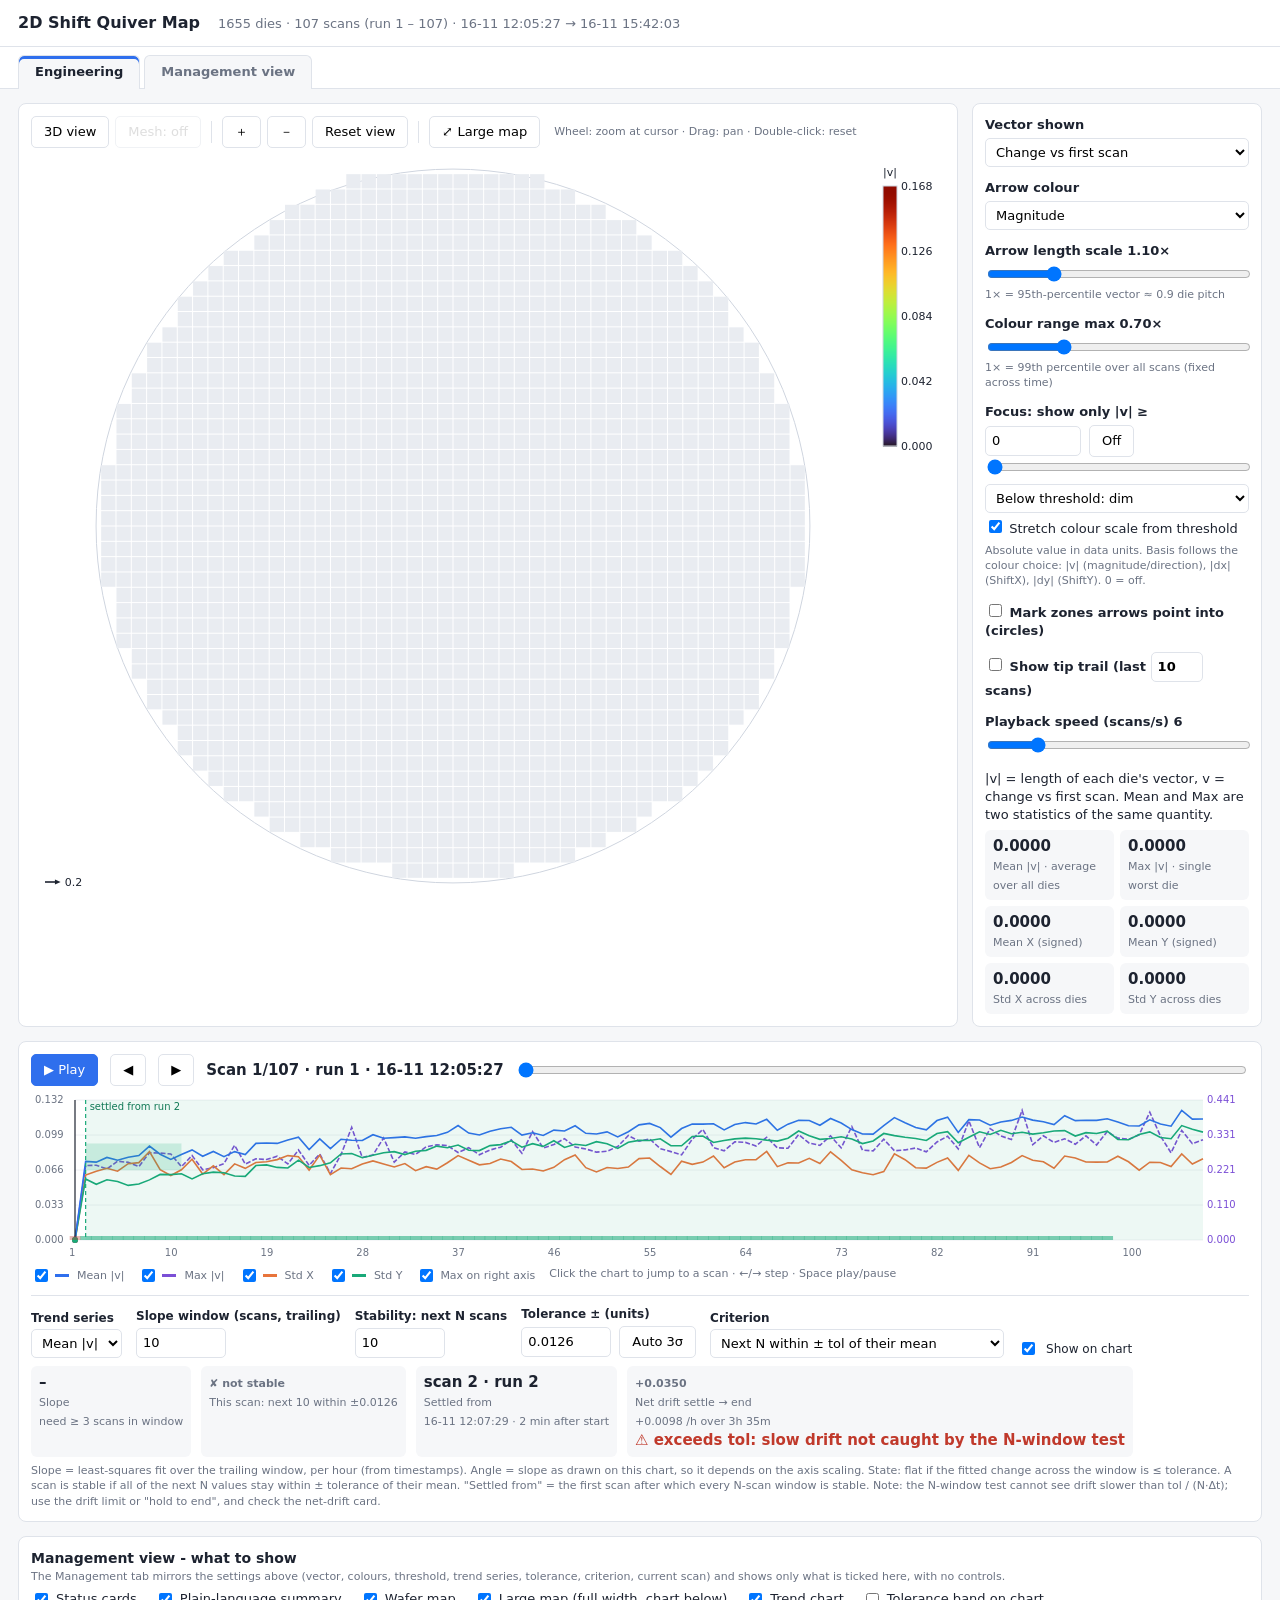
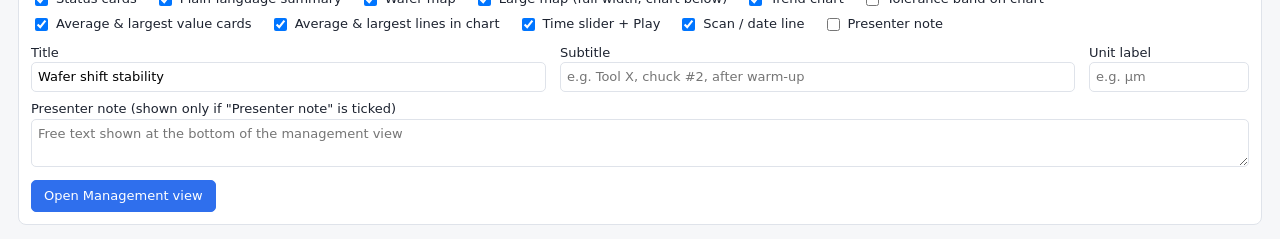
==== ShiftQuiver_AllRuns_20261116.html @ d7bbf372 "Larger map: taller default, Large map toggle, full-width map in management view Co-Authored-By: Clau" ====
<!DOCTYPE html>
<html lang="en">
<head>
<meta charset="utf-8">
<title>2D Shift Quiver Map – All Runs (focus threshold)</title>
<style>
  :root{--bg:#f6f7f9;--panel:#fff;--ink:#1d2330;--mute:#6b7383;--line:#dfe3ea;--acc:#2f6fed}
  *{box-sizing:border-box}
  body{margin:0;font:13px/1.4 system-ui,-apple-system,Segoe UI,Roboto,sans-serif;background:var(--bg);color:var(--ink)}
  header{padding:12px 18px;border-bottom:1px solid var(--line);background:var(--panel);display:flex;gap:18px;align-items:baseline;flex-wrap:wrap}
  header h1{font-size:16px;margin:0}
  header .sub{color:var(--mute)}
  .wrap{display:grid;grid-template-columns:1fr 290px;gap:14px;padding:14px 18px}
  .card{background:var(--panel);border:1px solid var(--line);border-radius:8px;padding:12px}
  #mapCard{position:relative}
  canvas{display:block;width:100%}
  #map{cursor:crosshair}
  .ctl{margin-bottom:12px}
  .ctl label{display:block;font-weight:600;margin-bottom:4px}
  .ctl .hint{color:var(--mute);font-size:11px}
  select,input[type=number]{width:100%;padding:5px 6px;border:1px solid var(--line);border-radius:5px;font:inherit;background:#fff}
  input[type=range]{width:100%}
  .row{display:flex;gap:8px;align-items:center}
  button{font:inherit;padding:6px 12px;border:1px solid var(--line);background:#fff;border-radius:5px;cursor:pointer}
  button.primary{background:var(--acc);color:#fff;border-color:var(--acc)}
  .stats{display:grid;grid-template-columns:1fr 1fr;gap:6px}
  .stat{background:var(--bg);border-radius:6px;padding:6px 8px}
  .stat b{display:block;font-size:15px;font-variant-numeric:tabular-nums}
  .stat span{color:var(--mute);font-size:11px}
  #timebar{grid-column:1/3}
  #tbTop{display:flex;align-items:center;gap:12px;margin-bottom:6px}
  #runLabel{font-weight:700;font-size:15px;min-width:220px;font-variant-numeric:tabular-nums}
  #slider{flex:1}
  #tip{position:absolute;pointer-events:none;background:rgba(20,24,33,.92);color:#fff;padding:6px 8px;border-radius:5px;font-size:12px;display:none;white-space:nowrap;font-variant-numeric:tabular-nums}
  .legend{display:flex;gap:14px;color:var(--mute);font-size:11px;margin-top:4px;flex-wrap:wrap}
  .sw{display:inline-block;width:14px;height:3px;vertical-align:middle;margin-right:4px}
  .toolbar{display:flex;gap:6px;align-items:center;margin-bottom:8px;flex-wrap:wrap}
  .toolbar .sep{width:1px;height:22px;background:var(--line);margin:0 4px}
  .toolbar .hint{color:var(--mute);font-size:11px;margin-left:8px}
  button.on{background:#1d2330;color:#fff;border-color:#1d2330}
  button:disabled{opacity:.45;cursor:default}
  #map.grab{cursor:grab} #map.grabbing{cursor:grabbing}
  #trend{display:flex;gap:14px;flex-wrap:wrap;align-items:flex-end;margin-top:10px;padding-top:10px;border-top:1px solid var(--line)}
  #trend .f{display:flex;flex-direction:column;gap:3px}
  #trend .f label{font-weight:600;font-size:12px}
  #trend .f select,#trend .f input{width:auto}
  #trend input[type=number]{width:90px}
  #trendOut{display:flex;gap:10px;flex-wrap:wrap;margin-top:8px}
  #trendOut .stat{min-width:150px}
  .st-rise{color:#c0392b}.st-fall{color:#2f6fed}.st-flat{color:#19a979}
  #tabs{display:flex;gap:4px;padding:8px 18px 0;background:var(--panel);border-bottom:1px solid var(--line);align-items:flex-end}
  #tabs button.tab{border:1px solid var(--line);border-bottom:none;border-radius:6px 6px 0 0;background:var(--bg);padding:7px 16px;margin-bottom:-1px;font-weight:600;color:var(--mute)}
  #tabs button.tab.active{background:var(--bg);color:var(--ink);border-color:var(--line);box-shadow:inset 0 3px 0 var(--acc)}
  #tabs .sp{flex:1}
  #mgmtCfg .opts{display:flex;flex-wrap:wrap;gap:6px 18px;margin:6px 0 10px}
  #mgmtCfg .opts label{display:flex;gap:5px;align-items:center}
  #mgmtCfg .grid{display:grid;grid-template-columns:1fr 1fr 160px;gap:8px 14px}
  #mgmtCfg input[type=text],#mgmtCfg textarea{width:100%;padding:5px 6px;border:1px solid var(--line);border-radius:5px;font:inherit}
  #mgmt{padding:18px 24px;max-width:1300px;margin:0 auto}
  #mgmt h2{font-size:24px;margin:0 0 2px}
  #mgmt .msub{color:var(--mute);font-size:14px;margin-bottom:14px}
  #mgmt .cards{display:grid;grid-template-columns:repeat(auto-fit,minmax(200px,1fr));gap:12px;margin-bottom:14px}
  #mgmt .mcard{background:var(--panel);border:1px solid var(--line);border-radius:10px;padding:14px 16px;border-top:5px solid var(--line)}
  #mgmt .mcard b{display:block;font-size:24px;font-variant-numeric:tabular-nums;margin-bottom:2px}
  #mgmt .mcard span{color:var(--mute);font-size:13px}
  #mgmt .mcard.b{border-top-color:#2f6fed} #mgmt .mcard.p{border-top-color:#7b4fd6}
  #mgmt .mcard.g{border-top-color:#19a979} #mgmt .mcard.a{border-top-color:#e8a33b} #mgmt .mcard.r{border-top-color:#d0342c}
  #mgmt .msum{background:var(--panel);border:1px solid var(--line);border-left:5px solid var(--acc);border-radius:8px;padding:12px 16px;font-size:15px;line-height:1.55;margin-bottom:14px}
  #mgmt .mrow{display:grid;grid-template-columns:minmax(0,1.15fr) minmax(0,1fr);gap:14px}
  #mgmt .mrow.one{grid-template-columns:1fr}
  #mgmt .mbox{background:var(--panel);border:1px solid var(--line);border-radius:10px;padding:12px}
  #mgmt .mbox h3{margin:0 0 6px;font-size:15px}
  #mgmt .mleg{color:var(--mute);font-size:13px;margin-top:6px;line-height:1.5}
  #mgmt .mtime{position:sticky;top:0;z-index:5;display:flex;align-items:center;gap:10px;background:var(--panel);border:1px solid var(--line);border-radius:10px;padding:10px 14px;margin-bottom:14px;box-shadow:0 2px 6px rgba(0,0,0,.05)}
  #mgmt .mtime button{font-size:15px;padding:7px 14px}
  #mgmt .mtime input[type=range]{flex:1;height:26px}
  #mgmt .mtime .lbl{font-size:16px;font-weight:700;min-width:250px;font-variant-numeric:tabular-nums}
  #mgmt .mtime .lbl small{display:block;font-weight:400;color:var(--mute);font-size:12px}
  @media print{#mgmt .mtime{display:none}}
  #mgmt .mnote{margin-top:14px;background:#fffbea;border:1px solid #f0e2a8;border-radius:8px;padding:10px 14px;font-size:14px;white-space:pre-wrap}
  @media print{#tabs,header{display:none}#mgmt{padding:0}body{background:#fff}}
  @media (max-width:900px){#mgmt .mrow{grid-template-columns:1fr}#mgmtCfg .grid{grid-template-columns:1fr}}
  body.big .wrap{grid-template-columns:1fr}
  body.big #panelCard{order:3} body.big #timebar{order:2;grid-column:1}
  body.big #mgmtCfg{order:4}
  @media (max-width:900px){.wrap{grid-template-columns:1fr}#timebar{grid-column:1}}
</style>
</head>
<body>
<header>
  <h1>2D Shift Quiver Map</h1>
  <span class="sub" id="hdrInfo"></span>
</header>
<div id="tabs">
  <button class="tab active" id="tabEng">Engineering</button>
  <button class="tab" id="tabMgmt">Management view</button>
  <span class="sp"></span>
  <button id="mPrint" style="display:none;margin-bottom:6px">Print / save PDF</button>
</div>
<div id="engView">
<div class="wrap">
  <div class="card" id="mapCard">
    <div class="toolbar">
      <button id="b3d">3D view</button>
      <button id="bMesh" disabled>Mesh: off</button>
      <span class="sep"></span>
      <button id="zIn" title="Zoom in">＋</button>
      <button id="zOut" title="Zoom out">－</button>
      <button id="zReset" title="Reset view">Reset view</button>
      <span class="sep"></span>
      <button id="bBig" title="Full-width map; settings move below the chart">⤢ Large map</button>
      <span class="hint" id="navHint"></span>
    </div>
    <canvas id="map"></canvas>
    <div id="tip"></div>
  </div>
  <div class="card" id="panelCard">
    <div class="ctl">
      <label>Vector shown</label>
      <select id="mode">
        <option value="abs">Shift (ShiftX, ShiftY) per scan</option>
        <option value="ref" selected>Change vs first scan</option>
        <option value="prev">Change vs previous scan</option>
        <option value="mean">Deviation from per-die mean</option>
      </select>
    </div>
    <div class="ctl">
      <label>Arrow colour</label>
      <select id="cmode">
        <option value="mag">Magnitude</option>
        <option value="dir">Direction (angle)</option>
        <option value="x">ShiftX (signed)</option>
        <option value="y">ShiftY (signed)</option>
        <option value="ud">Two colours: up / down (or right / left)</option>
      </select>
    </div>
    <div class="ctl" id="udCtl" style="display:none">
      <label>Two-colour settings</label>
      <div class="row" style="margin-bottom:4px">
        <select id="udAxis" style="flex:1">
          <option value="y">Split by Y: up / down</option>
          <option value="x">Split by X: right / left</option>
        </select>
      </div>
      <div class="row" style="margin-bottom:4px">
        <input type="color" id="udPos" value="#e0301e" style="width:34px;height:26px;padding:0;border:1px solid var(--line)"><span id="udPosL" style="flex:1">Up (+Y)</span>
        <input type="color" id="udNeg" value="#1f5fd6" style="width:34px;height:26px;padding:0;border:1px solid var(--line)"><span id="udNegL" style="flex:1">Down (−Y)</span>
      </div>
      <div class="row" style="margin-bottom:4px">
        <span style="white-space:nowrap">Neutral band ±</span><input type="number" id="udDead" value="0" min="0" step="0.005" style="width:80px">
        <input type="color" id="udNeu" value="#9aa3b2" style="width:34px;height:26px;padding:0;border:1px solid var(--line)" title="Colour for arrows inside the neutral band">
      </div>
      <label class="row" style="font-weight:400"><input type="checkbox" id="udShade" checked> Shade by size (pale = small, full = large)</label>
      <button id="udSwap" style="margin-top:4px">Swap colours</button>
      <div class="hint">Colour follows the sign of the Y (or X) component of each arrow. Arrows with |component| inside the neutral band get the neutral colour. In 3D the height is the signed component.</div>
    </div>
    <div class="ctl">
      <label>Arrow length scale <span id="scaleVal"></span></label>
      <input type="range" id="scale" min="0.2" max="4" step="0.05" value="1.1">
      <div class="hint">1× = 95th-percentile vector ≈ 0.9 die pitch</div>
    </div>
    <div class="ctl">
      <label>Colour range max <span id="cmaxVal"></span></label>
      <input type="range" id="cmax" min="0.2" max="2" step="0.05" value="0.7">
      <div class="hint">1× = 99th percentile over all scans (fixed across time)</div>
    </div>
    <div class="ctl" id="thrCtl">
      <label>Focus: show only <span id="thrBasis">|v|</span> &ge;</label>
      <div class="row">
        <input type="number" id="thrNum" value="0" min="0" step="0.001" style="width:96px">
        <button id="thrOff" title="Clear threshold">Off</button>
      </div>
      <input type="range" id="thr" min="0" max="1" step="0.0001" value="0">
      <div class="row" style="margin-top:4px">
        <select id="thrBelow" style="width:auto;flex:1">
          <option value="dim">Below threshold: dim</option>
          <option value="hide">Below threshold: hide</option>
        </select>
      </div>
      <label class="row" style="font-weight:400;margin-top:4px"><input type="checkbox" id="thrStretch" checked> Stretch colour scale from threshold</label>
      <div class="hint">Absolute value in data units. Basis follows the colour choice: |v| (magnitude/direction), |dx| (ShiftX), |dy| (ShiftY). 0 = off.</div>
    </div>
    <div class="ctl" id="h3Ctl" style="display:none">
      <label>3D height scale <span id="h3Val"></span></label>
      <input type="range" id="h3" min="0.1" max="3" step="0.05" value="1">
      <div class="hint">Height = |v| (or signed X / Y, following the colour choice)</div>
    </div>
    <div class="ctl">
      <label class="row" style="font-weight:600;margin-bottom:6px"><input type="checkbox" id="znOn"> Mark zones arrows point into (circles)</label>
      <div id="znCtl" style="display:none;padding-left:4px">
        <label class="row" style="font-weight:400"><input type="checkbox" id="znSrc"> Also mark zones arrows point out of</label>
        <label style="font-weight:400;margin-top:4px">Search radius <span id="znRv"></span></label>
        <input type="range" id="znR" min="1.5" max="8" step="0.5" value="2.5">
        <label style="font-weight:400">Min share pointing in <span id="znFv"></span></label>
        <input type="range" id="znF" min="0.5" max="1" step="0.05" value="0.75">
        <label style="font-weight:400">Angle tolerance ± <span id="znAv"></span></label>
        <input type="range" id="znA" min="20" max="80" step="5" value="45">
        <label style="font-weight:400">Ignore arrows shorter than <span id="znLv"></span></label>
        <input type="range" id="znL" min="0" max="0.6" step="0.05" value="0.2">
        <label style="font-weight:400">Surround: inward arrows from ≥ <span id="znOv"></span> of 8 directions</label>
        <input type="range" id="znO" min="3" max="8" step="1" value="6">
        <label style="font-weight:400">Min arrows counted <span id="znNv"></span></label>
        <input type="range" id="znN" min="6" max="40" step="1" value="12">
        <label style="font-weight:400">Persistence: seen in ≥ <input type="number" id="znK" value="3" min="1" max="20" style="width:46px;display:inline-block"> of last <input type="number" id="znW" value="5" min="1" max="30" style="width:46px;display:inline-block"> scans</label>
        <div class="hint">For each candidate point (every ½ die pitch), all arrows within the radius are tested. An arrow "points in" if its direction is within ± the angle tolerance of the direction to the point. A zone is marked when at least the chosen share of the counted arrows point in (default ¾; if more than ¼ point elsewhere it is rejected) and the inward arrows come from enough of the 8 directions around it (default 6; lower it to also catch convergence onto a line), so a one-sided flow is not counted. Short arrows (fraction of the 95th-percentile length) are noise and are not counted. Overlapping hits keep only the strongest. Persistence keeps only zones that recur at about the same place in recent scans (noise zones flicker). Label = share pointing in. Set persistence to 1 of 1 to see single-scan hits.</div>
      </div>
    </div>
    <div class="ctl">
      <label class="row" style="font-weight:600"><input type="checkbox" id="trail"> Show tip trail (last <input type="number" id="trailN" value="10" min="2" max="60" style="width:52px;display:inline-block"> scans)</label>
    </div>
    <div class="ctl">
      <label>Playback speed (scans/s) <span id="spdVal"></span></label>
      <input type="range" id="speed" min="1" max="30" step="1" value="6">
    </div>
    <div class="stats" id="stats"></div>
  </div>
  <div class="card" id="timebar">
    <div id="tbTop">
      <button id="play" class="primary">▶ Play</button>
      <button id="prevB">◀</button><button id="nextB">▶</button>
      <span id="runLabel"></span>
      <input type="range" id="slider" min="0" value="0" step="1">
    </div>
    <canvas id="ts" height="170"></canvas>
    <div class="legend">
      <label class="row" style="gap:4px"><input type="checkbox" class="tsSer" data-k="mean" checked><i class="sw" style="background:#2f6fed"></i>Mean |v|</label>
      <label class="row" style="gap:4px"><input type="checkbox" class="tsSer" data-k="max" checked><i class="sw" style="background:#7b4fd6"></i>Max |v|</label>
      <label class="row" style="gap:4px"><input type="checkbox" class="tsSer" data-k="sx" checked><i class="sw" style="background:#e8743b"></i>Std X</label>
      <label class="row" style="gap:4px"><input type="checkbox" class="tsSer" data-k="sy" checked><i class="sw" style="background:#19a979"></i>Std Y</label>
      <label class="row" style="gap:4px" title="Max is usually several times larger than the others; a separate right-hand axis keeps the other lines readable"><input type="checkbox" id="tsMaxAx" checked>Max on right axis</label>
      <span>Click the chart to jump to a scan · ←/→ step · Space play/pause</span>
    </div>
    <div id="trend">
      <div class="f"><label>Trend series</label>
        <select id="trSer">
          <option value="mean">Mean |v|</option>
          <option value="sx">Std X</option>
          <option value="sy">Std Y</option>
          <option value="max">Max |v|</option>
        </select></div>
      <div class="f"><label>Slope window (scans, trailing)</label><input type="number" id="trW" value="10" min="3" max="60"></div>
      <div class="f"><label>Stability: next N scans</label><input type="number" id="trN" value="10" min="2" max="100"></div>
      <div class="f"><label>Tolerance ± (units)</label>
        <div class="row"><input type="number" id="trTol" step="0.001" min="0"><button id="trAuto" title="Set tolerance to 3σ of the scan-to-scan noise of this series">Auto 3σ</button></div></div>
      <div class="f"><label>Criterion</label>
        <select id="trCrit">
          <option value="band">Next N within ± tol of their mean</option>
          <option value="drift">… and |slope over N| ≤ drift limit</option>
          <option value="hold">Hold to end: all later values within ± tol</option>
        </select></div>
      <div class="f" id="trDriftF" style="display:none"><label>Drift limit (/h)</label><input type="number" id="trDrift" step="0.001" min="0" value="0.01"></div>
      <div class="f"><label class="row" style="font-weight:400"><input type="checkbox" id="trShow" checked> Show on chart</label></div>
    </div>
    <div id="trendOut"></div>
    <div class="legend" style="margin-top:6px"><span>Slope = least-squares fit over the trailing window, per hour (from timestamps). Angle = slope as drawn on this chart, so it depends on the axis scaling. State: flat if the fitted change across the window is ≤ tolerance. A scan is stable if all of the next N values stay within ± tolerance of their mean. "Settled from" = the first scan after which every N-scan window is stable. Note: the N-window test cannot see drift slower than tol / (N·Δt); use the drift limit or "hold to end", and check the net-drift card.</span></div>
  </div>
  <div class="card" id="mgmtCfg" style="grid-column:1/-1">
    <label style="font-weight:700;font-size:14px">Management view - what to show</label>
    <div class="hint" style="color:var(--mute);font-size:11px">The Management tab mirrors the settings above (vector, colours, threshold, trend series, tolerance, criterion, current scan) and shows only what is ticked here, with no controls.</div>
    <div class="opts">
      <label><input type="checkbox" data-m="cards" checked> Status cards</label>
      <label><input type="checkbox" data-m="summary" checked> Plain-language summary</label>
      <label><input type="checkbox" data-m="map" checked> Wafer map</label>
      <label><input type="checkbox" data-m="bigmap" checked> Large map (full width, chart below)</label>
      <label><input type="checkbox" data-m="trend" checked> Trend chart</label>
      <label><input type="checkbox" data-m="band"> Tolerance band on chart</label>
      <label><input type="checkbox" data-m="mmcards" checked> Average &amp; largest value cards</label>
      <label><input type="checkbox" data-m="mmchart" checked> Average &amp; largest lines in chart</label>
      <label><input type="checkbox" data-m="slider" checked> Time slider + Play</label>
      <label><input type="checkbox" data-m="scaninfo" checked> Scan / date line</label>
      <label><input type="checkbox" data-m="note"> Presenter note</label>
    </div>
    <div class="grid">
      <div><label>Title</label><input type="text" id="mTitle" value="Wafer shift stability"></div>
      <div><label>Subtitle</label><input type="text" id="mSub" placeholder="e.g. Tool X, chuck #2, after warm-up"></div>
      <div><label>Unit label</label><input type="text" id="mUnit" placeholder="e.g. µm"></div>
    </div>
    <div style="margin-top:8px"><label>Presenter note (shown only if "Presenter note" is ticked)</label><textarea id="mNote" rows="2" placeholder="Free text shown at the bottom of the management view"></textarea></div>
    <div style="margin-top:8px"><button class="primary" id="mGo">Open Management view</button></div>
  </div>
</div>
</div>
<div id="mgmtView" style="display:none">
  <div id="mgmt">
    <h2 id="mgTitle"></h2>
    <div class="msub" id="mgSub"></div>
    <div class="mtime" id="mgTime">
      <button id="mgPlay" class="primary">▶ Play</button>
      <button id="mgPrev" title="Previous scan">◀</button><button id="mgNext" title="Next scan">▶</button>
      <div class="lbl" id="mgLbl"></div>
      <input type="range" id="mgSlider" min="0" step="1" value="0">
      <button id="mgFirst" title="Go to first scan">Start</button><button id="mgLast" title="Go to last scan">End</button>
    </div>
    <div class="cards" id="mgCards"></div>
    <div class="msum" id="mgSum"></div>
    <div class="mrow" id="mgRow">
      <div class="mbox" id="mgMapBox"><h3 id="mgMapH"></h3><canvas id="mgMap"></canvas><div class="mleg" id="mgMapLeg"></div></div>
      <div class="mbox" id="mgTrBox"><h3 id="mgTrH"></h3><canvas id="mgTr"></canvas><div class="mleg" id="mgTrLeg"></div></div>
    </div>
    <div class="mnote" id="mgNote"></div>
  </div>
</div>
<script id="data" type="application/json">{"runs":["1","2","3","4","5","6","7","8","9","10","11","12","13","14","15","16","17","18","19","20","21","22","23","24","25","26","27","28","29","30","31","32","33","34","35","36","37","38","39","40","41","42","43","44","45","46","47","48","49","50","51","52","53","54","55","56","57","58","59","60","61","62","63","64","65","66","67","68","69","70","71","72","73","74","75","76","77","78","79","80","81","82","83","84","85","86","87","88","89","90","91","92","93","94","95","96","97","98","99","100","101","102","103","104","105","106","107"],"times":["16-11 12:05:27","16-11 12:07:29","16-11 12:09:31","16-11 12:11:34","16-11 12:13:36","16-11 12:15:39","16-11 12:17:42","16-11 12:19:44","16-11 12:21:47","16-11 12:23:50","16-11 12:25:52","16-11 12:27:55","16-11 12:29:58","16-11 12:32:00","16-11 12:34:03","16-11 12:36:05","16-11 12:38:07","16-11 12:40:10","16-11 12:42:13","16-11 12:44:15","16-11 12:46:17","16-11 12:48:20","16-11 12:50:22","16-11 12:52:25","16-11 12:54:27","16-11 12:56:30","16-11 12:58:32","16-11 13:00:35","16-11 13:02:39","16-11 13:04:41","16-11 13:06:44","16-11 13:08:47","16-11 13:10:49","16-11 13:12:52","16-11 13:14:54","16-11 13:16:56","16-11 13:18:59","16-11 13:21:02","16-11 13:23:04","16-11 13:25:07","16-11 13:27:10","16-11 13:29:12","16-11 13:31:15","16-11 13:33:17","16-11 13:35:20","16-11 13:37:23","16-11 13:39:25","16-11 13:41:27","16-11 13:43:31","16-11 13:45:34","16-11 13:47:37","16-11 13:49:39","16-11 13:51:42","16-11 13:53:45","16-11 13:55:47","16-11 13:57:50","16-11 13:59:52","16-11 14:01:56","16-11 14:03:58","16-11 14:06:01","16-11 14:08:03","16-11 14:10:05","16-11 14:12:08","16-11 14:14:11","16-11 14:16:13","16-11 14:18:15","16-11 14:20:19","16-11 14:22:22","16-11 14:24:25","16-11 14:26:27","16-11 14:28:29","16-11 14:30:31","16-11 14:32:34","16-11 14:34:37","16-11 14:36:40","16-11 14:38:42","16-11 14:40:45","16-11 14:42:48","16-11 14:44:51","16-11 14:46:53","16-11 14:48:56","16-11 14:50:59","16-11 14:53:02","16-11 14:55:04","16-11 14:57:07","16-11 14:59:09","16-11 15:01:12","16-11 15:03:14","16-11 15:05:17","16-11 15:07:20","16-11 15:09:22","16-11 15:11:24","16-11 15:13:26","16-11 15:15:29","16-11 15:17:31","16-11 15:19:34","16-11 15:21:37","16-11 15:23:39","16-11 15:25:42","16-11 15:27:44","16-11 15:29:47","16-11 15:31:50","16-11 15:33:52","16-11 15:35:55","16-11 15:37:57","16-11 15:40:00","16-11 15:42:03"],"pts":[[122830.8,299224.7],[129130.8,299224.7],[135430.8,299224.7],[141730.8,299224.7],[148030.8,299224.7],[154330.8,299224.7],[160630.8,299224.7],[166930.8,299224.7],[173230.8,299224.7],[179530.8,299224.7],[185830.8,299224.7],[192130.8,299224.7],[198430.8,299224.7],[110230.8,292924.7],[116530.8,292924.7],[122830.8,292924.7],[129130.8,292924.7],[135430.8,292924.7],[141730.8,292924.7],[148030.8,292924.7],[154330.8,292924.7],[160630.8,292924.7],[166930.8,292924.7],[173230.8,292924.7],[179530.8,292924.7],[185830.8,292924.7],[192130.8,292924.7],[198430.8,292924.7],[204730.8,292924.7],[211030.8,292924.7],[97630.8,286624.7],[103930.8,286624.7],[110230.8,286624.7],[116530.8,286624.7],[122830.8,286624.7],[129130.8,286624.7],[135430.8,286624.7],[141730.8,286624.7],[148030.8,286624.7],[154330.8,286624.7],[160630.8,286624.7],[166930.8,286624.7],[173230.8,286624.7],[179530.8,286624.7],[185830.8,286624.7],[192130.8,286624.7],[198430.8,286624.7],[204730.8,286624.7],[211030.8,286624.7],[217330.8,286624.7],[223630.8,286624.7],[91330.8,280324.7],[97630.8,280324.7],[103930.8,280324.7],[110230.8,280324.7],[116530.8,280324.7],[122830.8,280324.7],[129130.8,280324.7],[135430.8,280324.7],[141730.8,280324.7],[148030.8,280324.7],[154330.8,280324.7],[160630.8,280324.7],[166930.8,280324.7],[173230.8,280324.7],[179530.8,280324.7],[185830.8,280324.7],[192130.8,280324.7],[198430.8,280324.7],[204730.8,280324.7],[211030.8,280324.7],[217330.8,280324.7],[223630.8,280324.7],[229930.8,280324.7],[236230.8,280324.7],[85030.8,274024.7],[91330.8,274024.7],[97630.8,274024.7],[103930.8,274024.7],[110230.8,274024.7],[116530.8,274024.7],[122830.8,274024.7],[129130.8,274024.7],[135430.8,274024.7],[141730.8,274024.7],[148030.8,274024.7],[154330.8,274024.7],[160630.8,274024.7],[166930.8,274024.7],[173230.8,274024.7],[179530.8,274024.7],[185830.8,274024.7],[192130.8,274024.7],[198430.8,274024.7],[204730.8,274024.7],[211030.8,274024.7],[217330.8,274024.7],[223630.8,274024.7],[229930.8,274024.7],[236230.8,274024.7],[242530.8,274024.7],[72430.8,267724.7],[78730.8,267724.7],[85030.8,267724.7],[91330.8,267724.7],[97630.8,267724.7],[103930.8,267724.7],[110230.8,267724.7],[116530.8,267724.7],[122830.8,267724.7],[129130.8,267724.7],[135430.8,267724.7],[141730.8,267724.7],[148030.8,267724.7],[154330.8,267724.7],[160630.8,267724.7],[166930.8,267724.7],[173230.8,267724.7],[179530.8,267724.7],[185830.8,267724.7],[192130.8,267724.7],[198430.8,267724.7],[204730.8,267724.7],[211030.8,267724.7],[217330.8,267724.7],[223630.8,267724.7],[229930.8,267724.7],[236230.8,267724.7],[242530.8,267724.7],[248830.8,267724.7],[255130.8,267724.7],[66130.8,261424.7],[72430.8,261424.7],[78730.8,261424.7],[85030.8,261424.7],[91330.8,261424.7],[97630.8,261424.7],[103930.8,261424.7],[110230.8,261424.7],[116530.8,261424.7],[122830.8,261424.7],[129130.8,261424.7],[135430.8,261424.7],[141730.8,261424.7],[148030.8,261424.7],[154330.8,261424.7],[160630.8,261424.7],[166930.8,261424.7],[173230.8,261424.7],[179530.8,261424.7],[185830.8,261424.7],[192130.8,261424.7],[198430.8,261424.7],[204730.8,261424.7],[211030.8,261424.7],[217330.8,261424.7],[223630.8,261424.7],[229930.8,261424.7],[236230.8,261424.7],[242530.8,261424.7],[248830.8,261424.7],[255130.8,261424.7],[261430.8,261424.7],[59830.8,255124.7],[66130.8,255124.7],[72430.8,255124.7],[78730.8,255124.7],[85030.8,255124.7],[91330.8,255124.7],[97630.8,255124.7],[103930.8,255124.7],[110230.8,255124.7],[116530.8,255124.7],[122830.8,255124.7],[129130.8,255124.7],[135430.8,255124.7],[141730.8,255124.7],[148030.8,255124.7],[154330.8,255124.7],[160630.8,255124.7],[166930.8,255124.7],[173230.8,255124.7],[179530.8,255124.7],[185830.8,255124.7],[192130.8,255124.7],[198430.8,255124.7],[204730.8,255124.7],[211030.8,255124.7],[217330.8,255124.7],[223630.8,255124.7],[229930.8,255124.7],[236230.8,255124.7],[242530.8,255124.7],[248830.8,255124.7],[255130.8,255124.7],[261430.8,255124.7],[267730.8,255124.7],[53530.8,248824.7],[59830.8,248824.7],[66130.8,248824.7],[72430.8,248824.7],[78730.8,248824.7],[85030.8,248824.7],[91330.8,248824.7],[97630.8,248824.7],[103930.8,248824.7],[110230.8,248824.7],[116530.8,248824.7],[122830.8,248824.7],[129130.8,248824.7],[135430.8,248824.7],[141730.8,248824.7],[148030.8,248824.7],[154330.8,248824.7],[160630.8,248824.7],[166930.8,248824.7],[173230.8,248824.7],[179530.8,248824.7],[185830.8,248824.7],[192130.8,248824.7],[198430.8,248824.7],[204730.8,248824.7],[211030.8,248824.7],[217330.8,248824.7],[223630.8,248824.7],[229930.8,248824.7],[236230.8,248824.7],[242530.8,248824.7],[248830.8,248824.7],[255130.8,248824.7],[261430.8,248824.7],[267730.8,248824.7],[274030.8,248824.7],[53530.8,242524.7],[59830.8,242524.7],[66130.8,242524.7],[72430.8,242524.7],[78730.8,242524.7],[85030.8,242524.7],[91330.8,242524.7],[97630.8,242524.7],[103930.8,242524.7],[110230.8,242524.7],[116530.8,242524.7],[122830.8,242524.7],[129130.8,242524.7],[135430.8,242524.7],[141730.8,242524.7],[148030.8,242524.7],[154330.8,242524.7],[160630.8,242524.7],[166930.8,242524.7],[173230.8,242524.7],[179530.8,242524.7],[185830.8,242524.7],[192130.8,242524.7],[198430.8,242524.7],[204730.8,242524.7],[211030.8,242524.7],[217330.8,242524.7],[223630.8,242524.7],[229930.8,242524.7],[236230.8,242524.7],[242530.8,242524.7],[248830.8,242524.7],[255130.8,242524.7],[261430.8,242524.7],[267730.8,242524.7],[274030.8,242524.7],[47230.8,236224.7],[53530.8,236224.7],[59830.8,236224.7],[66130.8,236224.7],[72430.8,236224.7],[78730.8,236224.7],[85030.8,236224.7],[91330.8,236224.7],[97630.8,236224.7],[103930.8,236224.7],[110230.8,236224.7],[116530.8,236224.7],[122830.8,236224.7],[129130.8,236224.7],[135430.8,236224.7],[141730.8,236224.7],[148030.8,236224.7],[154330.8,236224.7],[160630.8,236224.7],[166930.8,236224.7],[173230.8,236224.7],[179530.8,236224.7],[185830.8,236224.7],[192130.8,236224.7],[198430.8,236224.7],[204730.8,236224.7],[211030.8,236224.7],[217330.8,236224.7],[223630.8,236224.7],[229930.8,236224.7],[236230.8,236224.7],[242530.8,236224.7],[248830.8,236224.7],[255130.8,236224.7],[261430.8,236224.7],[267730.8,236224.7],[274030.8,236224.7],[280330.8,236224.7],[40930.8,229924.7],[47230.8,229924.7],[53530.8,229924.7],[59830.8,229924.7],[66130.8,229924.7],[72430.8,229924.7],[78730.8,229924.7],[85030.8,229924.7],[91330.8,229924.7],[97630.8,229924.7],[103930.8,229924.7],[110230.8,229924.7],[116530.8,229924.7],[122830.8,229924.7],[129130.8,229924.7],[135430.8,229924.7],[141730.8,229924.7],[148030.8,229924.7],[154330.8,229924.7],[160630.8,229924.7],[166930.8,229924.7],[173230.8,229924.7],[179530.8,229924.7],[185830.8,229924.7],[192130.8,229924.7],[198430.8,229924.7],[204730.8,229924.7],[211030.8,229924.7],[217330.8,229924.7],[223630.8,229924.7],[229930.8,229924.7],[236230.8,229924.7],[242530.8,229924.7],[248830.8,229924.7],[255130.8,229924.7],[261430.8,229924.7],[267730.8,229924.7],[274030.8,229924.7],[280330.8,229924.7],[286630.8,229924.7],[40930.8,223624.7],[47230.8,223624.7],[53530.8,223624.7],[59830.8,223624.7],[66130.8,223624.7],[72430.8,223624.7],[78730.8,223624.7],[85030.8,223624.7],[91330.8,223624.7],[97630.8,223624.7],[103930.8,223624.7],[110230.8,223624.7],[116530.8,223624.7],[122830.8,223624.7],[129130.8,223624.7],[135430.8,223624.7],[141730.8,223624.7],[148030.8,223624.7],[154330.8,223624.7],[160630.8,223624.7],[166930.8,223624.7],[173230.8,223624.7],[179530.8,223624.7],[185830.8,223624.7],[192130.8,223624.7],[198430.8,223624.7],[204730.8,223624.7],[211030.8,223624.7],[217330.8,223624.7],[223630.8,223624.7],[229930.8,223624.7],[236230.8,223624.7],[242530.8,223624.7],[248830.8,223624.7],[255130.8,223624.7],[261430.8,223624.7],[267730.8,223624.7],[274030.8,223624.7],[280330.8,223624.7],[286630.8,223624.7],[34630.8,217324.7],[40930.8,217324.7],[47230.8,217324.7],[53530.8,217324.7],[59830.8,217324.7],[66130.8,217324.7],[72430.8,217324.7],[78730.8,217324.7],[85030.8,217324.7],[91330.8,217324.7],[97630.8,217324.7],[103930.8,217324.7],[110230.8,217324.7],[116530.8,217324.7],[122830.8,217324.7],[129130.8,217324.7],[135430.8,217324.7],[141730.8,217324.7],[148030.8,217324.7],[154330.8,217324.7],[160630.8,217324.7],[166930.8,217324.7],[173230.8,217324.7],[179530.8,217324.7],[185830.8,217324.7],[192130.8,217324.7],[198430.8,217324.7],[204730.8,217324.7],[211030.8,217324.7],[217330.8,217324.7],[223630.8,217324.7],[229930.8,217324.7],[236230.8,217324.7],[242530.8,217324.7],[248830.8,217324.7],[255130.8,217324.7],[261430.8,217324.7],[267730.8,217324.7],[274030.8,217324.7],[280330.8,217324.7],[286630.8,217324.7],[292930.8,217324.7],[34630.8,211024.7],[40930.8,211024.7],[47230.8,211024.7],[53530.8,211024.7],[59830.8,211024.7],[66130.8,211024.7],[72430.8,211024.7],[78730.8,211024.7],[85030.8,211024.7],[91330.8,211024.7],[97630.8,211024.7],[103930.8,211024.7],[110230.8,211024.7],[116530.8,211024.7],[122830.8,211024.7],[129130.8,211024.7],[135430.8,211024.7],[141730.8,211024.7],[148030.8,211024.7],[154330.8,211024.7],[160630.8,211024.7],[166930.8,211024.7],[173230.8,211024.7],[179530.8,211024.7],[185830.8,211024.7],[192130.8,211024.7],[198430.8,211024.7],[204730.8,211024.7],[211030.8,211024.7],[217330.8,211024.7],[223630.8,211024.7],[229930.8,211024.7],[236230.8,211024.7],[242530.8,211024.7],[248830.8,211024.7],[255130.8,211024.7],[261430.8,211024.7],[267730.8,211024.7],[274030.8,211024.7],[280330.8,211024.7],[286630.8,211024.7],[292930.8,211024.7],[28330.8,204724.7],[34630.8,204724.7],[40930.8,204724.7],[47230.8,204724.7],[53530.8,204724.7],[59830.8,204724.7],[66130.8,204724.7],[72430.8,204724.7],[78730.8,204724.7],[85030.8,204724.7],[91330.8,204724.7],[97630.8,204724.7],[103930.8,204724.7],[110230.8,204724.7],[116530.8,204724.7],[122830.8,204724.7],[129130.8,204724.7],[135430.8,204724.7],[141730.8,204724.7],[148030.8,204724.7],[154330.8,204724.7],[160630.8,204724.7],[166930.8,204724.7],[173230.8,204724.7],[179530.8,204724.7],[185830.8,204724.7],[192130.8,204724.7],[198430.8,204724.7],[204730.8,204724.7],[211030.8,204724.7],[217330.8,204724.7],[223630.8,204724.7],[229930.8,204724.7],[236230.8,204724.7],[242530.8,204724.7],[248830.8,204724.7],[255130.8,204724.7],[261430.8,204724.7],[267730.8,204724.7],[274030.8,204724.7],[280330.8,204724.7],[286630.8,204724.7],[292930.8,204724.7],[299230.8,204724.7],[28330.8,198424.7],[34630.8,198424.7],[40930.8,198424.7],[47230.8,198424.7],[53530.8,198424.7],[59830.8,198424.7],[66130.8,198424.7],[72430.8,198424.7],[78730.8,198424.7],[85030.8,198424.7],[91330.8,198424.7],[97630.8,198424.7],[103930.8,198424.7],[110230.8,198424.7],[116530.8,198424.7],[122830.8,198424.7],[129130.8,198424.7],[135430.8,198424.7],[141730.8,198424.7],[148030.8,198424.7],[154330.8,198424.7],[160630.8,198424.7],[166930.8,198424.7],[173230.8,198424.7],[179530.8,198424.7],[185830.8,198424.7],[192130.8,198424.7],[198430.8,198424.7],[204730.8,198424.7],[211030.8,198424.7],[217330.8,198424.7],[223630.8,198424.7],[229930.8,198424.7],[236230.8,198424.7],[242530.8,198424.7],[248830.8,198424.7],[255130.8,198424.7],[261430.8,198424.7],[267730.8,198424.7],[274030.8,198424.7],[280330.8,198424.7],[286630.8,198424.7],[292930.8,198424.7],[299230.8,198424.7],[28330.8,192124.7],[34630.8,192124.7],[40930.8,192124.7],[47230.8,192124.7],[53530.8,192124.7],[59830.8,192124.7],[66130.8,192124.7],[72430.8,192124.7],[78730.8,192124.7],[85030.8,192124.7],[91330.8,192124.7],[97630.8,192124.7],[103930.8,192124.7],[110230.8,192124.7],[116530.8,192124.7],[122830.8,192124.7],[129130.8,192124.7],[135430.8,192124.7],[141730.8,192124.7],[148030.8,192124.7],[154330.8,192124.7],[160630.8,192124.7],[166930.8,192124.7],[173230.8,192124.7],[179530.8,192124.7],[185830.8,192124.7],[192130.8,192124.7],[198430.8,192124.7],[204730.8,192124.7],[211030.8,192124.7],[217330.8,192124.7],[223630.8,192124.7],[229930.8,192124.7],[236230.8,192124.7],[242530.8,192124.7],[248830.8,192124.7],[255130.8,192124.7],[261430.8,192124.7],[267730.8,192124.7],[274030.8,192124.7],[280330.8,192124.7],[286630.8,192124.7],[292930.8,192124.7],[299230.8,192124.7],[28330.8,185824.7],[34630.8,185824.7],[40930.8,185824.7],[47230.8,185824.7],[53530.8,185824.7],[59830.8,185824.7],[66130.8,185824.7],[72430.8,185824.7],[78730.8,185824.7],[85030.8,185824.7],[91330.8,185824.7],[97630.8,185824.7],[103930.8,185824.7],[110230.8,185824.7],[116530.8,185824.7],[122830.8,185824.7],[129130.8,185824.7],[135430.8,185824.7],[141730.8,185824.7],[148030.8,185824.7],[154330.8,185824.7],[160630.8,185824.7],[166930.8,185824.7],[173230.8,185824.7],[179530.8,185824.7],[185830.8,185824.7],[192130.8,185824.7],[198430.8,185824.7],[204730.8,185824.7],[211030.8,185824.7],[217330.8,185824.7],[223630.8,185824.7],[229930.8,185824.7],[236230.8,185824.7],[242530.8,185824.7],[248830.8,185824.7],[255130.8,185824.7],[261430.8,185824.7],[267730.8,185824.7],[274030.8,185824.7],[280330.8,185824.7],[286630.8,185824.7],[292930.8,185824.7],[299230.8,185824.7],[22030.8,179524.7],[28330.8,179524.7],[34630.8,179524.7],[40930.8,179524.7],[47230.8,179524.7],[53530.8,179524.7],[59830.8,179524.7],[66130.8,179524.7],[72430.8,179524.7],[78730.8,179524.7],[85030.8,179524.7],[91330.8,179524.7],[97630.8,179524.7],[103930.8,179524.7],[110230.8,179524.7],[116530.8,179524.7],[122830.8,179524.7],[129130.8,179524.7],[135430.8,179524.7],[141730.8,179524.7],[148030.8,179524.7],[154330.8,179524.7],[160630.8,179524.7],[166930.8,179524.7],[173230.8,179524.7],[179530.8,179524.7],[185830.8,179524.7],[192130.8,179524.7],[198430.8,179524.7],[204730.8,179524.7],[211030.8,179524.7],[217330.8,179524.7],[223630.8,179524.7],[229930.8,179524.7],[236230.8,179524.7],[242530.8,179524.7],[248830.8,179524.7],[255130.8,179524.7],[261430.8,179524.7],[267730.8,179524.7],[274030.8,179524.7],[280330.8,179524.7],[286630.8,179524.7],[292930.8,179524.7],[299230.8,179524.7],[305530.8,179524.7],[22030.8,173224.7],[28330.8,173224.7],[34630.8,173224.7],[40930.8,173224.7],[47230.8,173224.7],[53530.8,173224.7],[59830.8,173224.7],[66130.8,173224.7],[72430.8,173224.7],[78730.8,173224.7],[85030.8,173224.7],[91330.8,173224.7],[97630.8,173224.7],[103930.8,173224.7],[110230.8,173224.7],[116530.8,173224.7],[122830.8,173224.7],[129130.8,173224.7],[135430.8,173224.7],[141730.8,173224.7],[148030.8,173224.7],[154330.8,173224.7],[160630.8,173224.7],[166930.8,173224.7],[173230.8,173224.7],[179530.8,173224.7],[185830.8,173224.7],[192130.8,173224.7],[198430.8,173224.7],[204730.8,173224.7],[211030.8,173224.7],[217330.8,173224.7],[223630.8,173224.7],[229930.8,173224.7],[236230.8,173224.7],[242530.8,173224.7],[248830.8,173224.7],[255130.8,173224.7],[261430.8,173224.7],[267730.8,173224.7],[274030.8,173224.7],[280330.8,173224.7],[286630.8,173224.7],[292930.8,173224.7],[299230.8,173224.7],[305530.8,173224.7],[22030.8,166924.7],[28330.8,166924.7],[34630.8,166924.7],[40930.8,166924.7],[47230.8,166924.7],[53530.8,166924.7],[59830.8,166924.7],[66130.8,166924.7],[72430.8,166924.7],[78730.8,166924.7],[85030.8,166924.7],[91330.8,166924.7],[97630.8,166924.7],[103930.8,166924.7],[110230.8,166924.7],[116530.8,166924.7],[122830.8,166924.7],[129130.8,166924.7],[135430.8,166924.7],[141730.8,166924.7],[148030.8,166924.7],[154330.8,166924.7],[160630.8,166924.7],[166930.8,166924.7],[173230.8,166924.7],[179530.8,166924.7],[185830.8,166924.7],[192130.8,166924.7],[198430.8,166924.7],[204730.8,166924.7],[211030.8,166924.7],[217330.8,166924.7],[223630.8,166924.7],[229930.8,166924.7],[236230.8,166924.7],[242530.8,166924.7],[248830.8,166924.7],[255130.8,166924.7],[261430.8,166924.7],[267730.8,166924.7],[274030.8,166924.7],[280330.8,166924.7],[286630.8,166924.7],[292930.8,166924.7],[299230.8,166924.7],[305530.8,166924.7],[22030.8,160624.7],[28330.8,160624.7],[34630.8,160624.7],[40930.8,160624.7],[47230.8,160624.7],[53530.8,160624.7],[59830.8,160624.7],[66130.8,160624.7],[72430.8,160624.7],[78730.8,160624.7],[85030.8,160624.7],[91330.8,160624.7],[97630.8,160624.7],[103930.8,160624.7],[110230.8,160624.7],[116530.8,160624.7],[122830.8,160624.7],[129130.8,160624.7],[135430.8,160624.7],[141730.8,160624.7],[148030.8,160624.7],[154330.8,160624.7],[160630.8,160624.7],[166930.8,160624.7],[173230.8,160624.7],[179530.8,160624.7],[185830.8,160624.7],[192130.8,160624.7],[198430.8,160624.7],[204730.8,160624.7],[211030.8,160624.7],[217330.8,160624.7],[223630.8,160624.7],[229930.8,160624.7],[236230.8,160624.7],[242530.8,160624.7],[248830.8,160624.7],[255130.8,160624.7],[261430.8,160624.7],[267730.8,160624.7],[274030.8,160624.7],[280330.8,160624.7],[286630.8,160624.7],[292930.8,160624.7],[299230.8,160624.7],[305530.8,160624.7],[22030.8,154324.7],[28330.8,154324.7],[34630.8,154324.7],[40930.8,154324.7],[47230.8,154324.7],[53530.8,154324.7],[59830.8,154324.7],[66130.8,154324.7],[72430.8,154324.7],[78730.8,154324.7],[85030.8,154324.7],[91330.8,154324.7],[97630.8,154324.7],[103930.8,154324.7],[110230.8,154324.7],[116530.8,154324.7],[122830.8,154324.7],[129130.8,154324.7],[135430.8,154324.7],[141730.8,154324.7],[148030.8,154324.7],[154330.8,154324.7],[160630.8,154324.7],[166930.8,154324.7],[173230.8,154324.7],[179530.8,154324.7],[185830.8,154324.7],[192130.8,154324.7],[198430.8,154324.7],[204730.8,154324.7],[211030.8,154324.7],[217330.8,154324.7],[223630.8,154324.7],[229930.8,154324.7],[236230.8,154324.7],[242530.8,154324.7],[248830.8,154324.7],[255130.8,154324.7],[261430.8,154324.7],[267730.8,154324.7],[274030.8,154324.7],[280330.8,154324.7],[286630.8,154324.7],[292930.8,154324.7],[299230.8,154324.7],[305530.8,154324.7],[22030.8,148024.7],[28330.8,148024.7],[34630.8,148024.7],[40930.8,148024.7],[47230.8,148024.7],[53530.8,148024.7],[59830.8,148024.7],[66130.8,148024.7],[72430.8,148024.7],[78730.8,148024.7],[85030.8,148024.7],[91330.8,148024.7],[97630.8,148024.7],[103930.8,148024.7],[110230.8,148024.7],[116530.8,148024.7],[122830.8,148024.7],[129130.8,148024.7],[135430.8,148024.7],[141730.8,148024.7],[148030.8,148024.7],[154330.8,148024.7],[160630.8,148024.7],[166930.8,148024.7],[173230.8,148024.7],[179530.8,148024.7],[185830.8,148024.7],[192130.8,148024.7],[198430.8,148024.7],[204730.8,148024.7],[211030.8,148024.7],[217330.8,148024.7],[223630.8,148024.7],[229930.8,148024.7],[236230.8,148024.7],[242530.8,148024.7],[248830.8,148024.7],[255130.8,148024.7],[261430.8,148024.7],[267730.8,148024.7],[274030.8,148024.7],[280330.8,148024.7],[286630.8,148024.7],[292930.8,148024.7],[299230.8,148024.7],[305530.8,148024.7],[22030.8,141724.7],[28330.8,141724.7],[34630.8,141724.7],[40930.8,141724.7],[47230.8,141724.7],[53530.8,141724.7],[59830.8,141724.7],[66130.8,141724.7],[72430.8,141724.7],[78730.8,141724.7],[85030.8,141724.7],[91330.8,141724.7],[97630.8,141724.7],[103930.8,141724.7],[110230.8,141724.7],[116530.8,141724.7],[122830.8,141724.7],[129130.8,141724.7],[135430.8,141724.7],[141730.8,141724.7],[148030.8,141724.7],[154330.8,141724.7],[160630.8,141724.7],[166930.8,141724.7],[173230.8,141724.7],[179530.8,141724.7],[185830.8,141724.7],[192130.8,141724.7],[198430.8,141724.7],[204730.8,141724.7],[211030.8,141724.7],[217330.8,141724.7],[223630.8,141724.7],[229930.8,141724.7],[236230.8,141724.7],[242530.8,141724.7],[248830.8,141724.7],[255130.8,141724.7],[261430.8,141724.7],[267730.8,141724.7],[274030.8,141724.7],[280330.8,141724.7],[286630.8,141724.7],[292930.8,141724.7],[299230.8,141724.7],[305530.8,141724.7],[22030.8,135424.7],[28330.8,135424.7],[34630.8,135424.7],[40930.8,135424.7],[47230.8,135424.7],[53530.8,135424.7],[59830.8,135424.7],[66130.8,135424.7],[72430.8,135424.7],[78730.8,135424.7],[85030.8,135424.7],[91330.8,135424.7],[97630.8,135424.7],[103930.8,135424.7],[110230.8,135424.7],[116530.8,135424.7],[122830.8,135424.7],[129130.8,135424.7],[135430.8,135424.7],[141730.8,135424.7],[148030.8,135424.7],[154330.8,135424.7],[160630.8,135424.7],[166930.8,135424.7],[173230.8,135424.7],[179530.8,135424.7],[185830.8,135424.7],[192130.8,135424.7],[198430.8,135424.7],[204730.8,135424.7],[211030.8,135424.7],[217330.8,135424.7],[223630.8,135424.7],[229930.8,135424.7],[236230.8,135424.7],[242530.8,135424.7],[248830.8,135424.7],[255130.8,135424.7],[261430.8,135424.7],[267730.8,135424.7],[274030.8,135424.7],[280330.8,135424.7],[286630.8,135424.7],[292930.8,135424.7],[299230.8,135424.7],[305530.8,135424.7],[28330.8,129124.7],[34630.8,129124.7],[40930.8,129124.7],[47230.8,129124.7],[53530.8,129124.7],[59830.8,129124.7],[66130.8,129124.7],[72430.8,129124.7],[78730.8,129124.7],[85030.8,129124.7],[91330.8,129124.7],[97630.8,129124.7],[103930.8,129124.7],[110230.8,129124.7],[116530.8,129124.7],[122830.8,129124.7],[129130.8,129124.7],[135430.8,129124.7],[141730.8,129124.7],[148030.8,129124.7],[154330.8,129124.7],[160630.8,129124.7],[166930.8,129124.7],[173230.8,129124.7],[179530.8,129124.7],[185830.8,129124.7],[192130.8,129124.7],[198430.8,129124.7],[204730.8,129124.7],[211030.8,129124.7],[217330.8,129124.7],[223630.8,129124.7],[229930.8,129124.7],[236230.8,129124.7],[242530.8,129124.7],[248830.8,129124.7],[255130.8,129124.7],[261430.8,129124.7],[267730.8,129124.7],[274030.8,129124.7],[280330.8,129124.7],[286630.8,129124.7],[292930.8,129124.7],[299230.8,129124.7],[28330.8,122824.7],[34630.8,122824.7],[40930.8,122824.7],[47230.8,122824.7],[53530.8,122824.7],[59830.8,122824.7],[66130.8,122824.7],[72430.8,122824.7],[78730.8,122824.7],[85030.8,122824.7],[91330.8,122824.7],[97630.8,122824.7],[103930.8,122824.7],[110230.8,122824.7],[116530.8,122824.7],[122830.8,122824.7],[129130.8,122824.7],[135430.8,122824.7],[141730.8,122824.7],[148030.8,122824.7],[154330.8,122824.7],[160630.8,122824.7],[166930.8,122824.7],[173230.8,122824.7],[179530.8,122824.7],[185830.8,122824.7],[192130.8,122824.7],[198430.8,122824.7],[204730.8,122824.7],[211030.8,122824.7],[217330.8,122824.7],[223630.8,122824.7],[229930.8,122824.7],[236230.8,122824.7],[242530.8,122824.7],[248830.8,122824.7],[255130.8,122824.7],[261430.8,122824.7],[267730.8,122824.7],[274030.8,122824.7],[280330.8,122824.7],[286630.8,122824.7],[292930.8,122824.7],[299230.8,122824.7],[28330.8,116524.7],[34630.8,116524.7],[40930.8,116524.7],[47230.8,116524.7],[53530.8,116524.7],[59830.8,116524.7],[66130.8,116524.7],[72430.8,116524.7],[78730.8,116524.7],[85030.8,116524.7],[91330.8,116524.7],[97630.8,116524.7],[103930.8,116524.7],[110230.8,116524.7],[116530.8,116524.7],[122830.8,116524.7],[129130.8,116524.7],[135430.8,116524.7],[141730.8,116524.7],[148030.8,116524.7],[154330.8,116524.7],[160630.8,116524.7],[166930.8,116524.7],[173230.8,116524.7],[179530.8,116524.7],[185830.8,116524.7],[192130.8,116524.7],[198430.8,116524.7],[204730.8,116524.7],[211030.8,116524.7],[217330.8,116524.7],[223630.8,116524.7],[229930.8,116524.7],[236230.8,116524.7],[242530.8,116524.7],[248830.8,116524.7],[255130.8,116524.7],[261430.8,116524.7],[267730.8,116524.7],[274030.8,116524.7],[280330.8,116524.7],[286630.8,116524.7],[292930.8,116524.7],[299230.8,116524.7],[28330.8,110224.7],[34630.8,110224.7],[40930.8,110224.7],[47230.8,110224.7],[53530.8,110224.7],[59830.8,110224.7],[66130.8,110224.7],[72430.8,110224.7],[78730.8,110224.7],[85030.8,110224.7],[91330.8,110224.7],[97630.8,110224.7],[103930.8,110224.7],[110230.8,110224.7],[116530.8,110224.7],[122830.8,110224.7],[129130.8,110224.7],[135430.8,110224.7],[141730.8,110224.7],[148030.8,110224.7],[154330.8,110224.7],[160630.8,110224.7],[166930.8,110224.7],[173230.8,110224.7],[179530.8,110224.7],[185830.8,110224.7],[192130.8,110224.7],[198430.8,110224.7],[204730.8,110224.7],[211030.8,110224.7],[217330.8,110224.7],[223630.8,110224.7],[229930.8,110224.7],[236230.8,110224.7],[242530.8,110224.7],[248830.8,110224.7],[255130.8,110224.7],[261430.8,110224.7],[267730.8,110224.7],[274030.8,110224.7],[280330.8,110224.7],[286630.8,110224.7],[292930.8,110224.7],[299230.8,110224.7],[34630.8,103924.7],[40930.8,103924.7],[47230.8,103924.7],[53530.8,103924.7],[59830.8,103924.7],[66130.8,103924.7],[72430.8,103924.7],[78730.8,103924.7],[85030.8,103924.7],[91330.8,103924.7],[97630.8,103924.7],[103930.8,103924.7],[110230.8,103924.7],[116530.8,103924.7],[122830.8,103924.7],[129130.8,103924.7],[135430.8,103924.7],[141730.8,103924.7],[148030.8,103924.7],[154330.8,103924.7],[160630.8,103924.7],[166930.8,103924.7],[173230.8,103924.7],[179530.8,103924.7],[185830.8,103924.7],[192130.8,103924.7],[198430.8,103924.7],[204730.8,103924.7],[211030.8,103924.7],[217330.8,103924.7],[223630.8,103924.7],[229930.8,103924.7],[236230.8,103924.7],[242530.8,103924.7],[248830.8,103924.7],[255130.8,103924.7],[261430.8,103924.7],[267730.8,103924.7],[274030.8,103924.7],[280330.8,103924.7],[286630.8,103924.7],[292930.8,103924.7],[34630.8,97624.7],[40930.8,97624.7],[47230.8,97624.7],[53530.8,97624.7],[59830.8,97624.7],[66130.8,97624.7],[72430.8,97624.7],[78730.8,97624.7],[85030.8,97624.7],[91330.8,97624.7],[97630.8,97624.7],[103930.8,97624.7],[110230.8,97624.7],[116530.8,97624.7],[122830.8,97624.7],[129130.8,97624.7],[135430.8,97624.7],[141730.8,97624.7],[148030.8,97624.7],[154330.8,97624.7],[160630.8,97624.7],[166930.8,97624.7],[173230.8,97624.7],[179530.8,97624.7],[185830.8,97624.7],[192130.8,97624.7],[198430.8,97624.7],[204730.8,97624.7],[211030.8,97624.7],[217330.8,97624.7],[223630.8,97624.7],[229930.8,97624.7],[236230.8,97624.7],[242530.8,97624.7],[248830.8,97624.7],[255130.8,97624.7],[261430.8,97624.7],[267730.8,97624.7],[274030.8,97624.7],[280330.8,97624.7],[286630.8,97624.7],[292930.8,97624.7],[40930.8,91324.7],[47230.8,91324.7],[53530.8,91324.7],[59830.8,91324.7],[66130.8,91324.7],[72430.8,91324.7],[78730.8,91324.7],[85030.8,91324.7],[91330.8,91324.7],[97630.8,91324.7],[103930.8,91324.7],[110230.8,91324.7],[116530.8,91324.7],[122830.8,91324.7],[129130.8,91324.7],[135430.8,91324.7],[141730.8,91324.7],[148030.8,91324.7],[154330.8,91324.7],[160630.8,91324.7],[166930.8,91324.7],[173230.8,91324.7],[179530.8,91324.7],[185830.8,91324.7],[192130.8,91324.7],[198430.8,91324.7],[204730.8,91324.7],[211030.8,91324.7],[217330.8,91324.7],[223630.8,91324.7],[229930.8,91324.7],[236230.8,91324.7],[242530.8,91324.7],[248830.8,91324.7],[255130.8,91324.7],[261430.8,91324.7],[267730.8,91324.7],[274030.8,91324.7],[280330.8,91324.7],[286630.8,91324.7],[40930.8,85024.7],[47230.8,85024.7],[53530.8,85024.7],[59830.8,85024.7],[66130.8,85024.7],[72430.8,85024.7],[78730.8,85024.7],[85030.8,85024.7],[91330.8,85024.7],[97630.8,85024.7],[103930.8,85024.7],[110230.8,85024.7],[116530.8,85024.7],[122830.8,85024.7],[129130.8,85024.7],[135430.8,85024.7],[141730.8,85024.7],[148030.8,85024.7],[154330.8,85024.7],[160630.8,85024.7],[166930.8,85024.7],[173230.8,85024.7],[179530.8,85024.7],[185830.8,85024.7],[192130.8,85024.7],[198430.8,85024.7],[204730.8,85024.7],[211030.8,85024.7],[217330.8,85024.7],[223630.8,85024.7],[229930.8,85024.7],[236230.8,85024.7],[242530.8,85024.7],[248830.8,85024.7],[255130.8,85024.7],[261430.8,85024.7],[267730.8,85024.7],[274030.8,85024.7],[280330.8,85024.7],[286630.8,85024.7],[47230.8,78724.7],[53530.8,78724.7],[59830.8,78724.7],[66130.8,78724.7],[72430.8,78724.7],[78730.8,78724.7],[85030.8,78724.7],[91330.8,78724.7],[97630.8,78724.7],[103930.8,78724.7],[110230.8,78724.7],[116530.8,78724.7],[122830.8,78724.7],[129130.8,78724.7],[135430.8,78724.7],[141730.8,78724.7],[148030.8,78724.7],[154330.8,78724.7],[160630.8,78724.7],[166930.8,78724.7],[173230.8,78724.7],[179530.8,78724.7],[185830.8,78724.7],[192130.8,78724.7],[198430.8,78724.7],[204730.8,78724.7],[211030.8,78724.7],[217330.8,78724.7],[223630.8,78724.7],[229930.8,78724.7],[236230.8,78724.7],[242530.8,78724.7],[248830.8,78724.7],[255130.8,78724.7],[261430.8,78724.7],[267730.8,78724.7],[274030.8,78724.7],[280330.8,78724.7],[53530.8,72424.7],[59830.8,72424.7],[66130.8,72424.7],[72430.8,72424.7],[78730.8,72424.7],[85030.8,72424.7],[91330.8,72424.7],[97630.8,72424.7],[103930.8,72424.7],[110230.8,72424.7],[116530.8,72424.7],[122830.8,72424.7],[129130.8,72424.7],[135430.8,72424.7],[141730.8,72424.7],[148030.8,72424.7],[154330.8,72424.7],[160630.8,72424.7],[166930.8,72424.7],[173230.8,72424.7],[179530.8,72424.7],[185830.8,72424.7],[192130.8,72424.7],[198430.8,72424.7],[204730.8,72424.7],[211030.8,72424.7],[217330.8,72424.7],[223630.8,72424.7],[229930.8,72424.7],[236230.8,72424.7],[242530.8,72424.7],[248830.8,72424.7],[255130.8,72424.7],[261430.8,72424.7],[267730.8,72424.7],[274030.8,72424.7],[53530.8,66124.7],[59830.8,66124.7],[66130.8,66124.7],[72430.8,66124.7],[78730.8,66124.7],[85030.8,66124.7],[91330.8,66124.7],[97630.8,66124.7],[103930.8,66124.7],[110230.8,66124.7],[116530.8,66124.7],[122830.8,66124.7],[129130.8,66124.7],[135430.8,66124.7],[141730.8,66124.7],[148030.8,66124.7],[154330.8,66124.7],[160630.8,66124.7],[166930.8,66124.7],[173230.8,66124.7],[179530.8,66124.7],[185830.8,66124.7],[192130.8,66124.7],[198430.8,66124.7],[204730.8,66124.7],[211030.8,66124.7],[217330.8,66124.7],[223630.8,66124.7],[229930.8,66124.7],[236230.8,66124.7],[242530.8,66124.7],[248830.8,66124.7],[255130.8,66124.7],[261430.8,66124.7],[267730.8,66124.7],[274030.8,66124.7],[59830.8,59824.7],[66130.8,59824.7],[72430.8,59824.7],[78730.8,59824.7],[85030.8,59824.7],[91330.8,59824.7],[97630.8,59824.7],[103930.8,59824.7],[110230.8,59824.7],[116530.8,59824.7],[122830.8,59824.7],[129130.8,59824.7],[135430.8,59824.7],[141730.8,59824.7],[148030.8,59824.7],[154330.8,59824.7],[160630.8,59824.7],[166930.8,59824.7],[173230.8,59824.7],[179530.8,59824.7],[185830.8,59824.7],[192130.8,59824.7],[198430.8,59824.7],[204730.8,59824.7],[211030.8,59824.7],[217330.8,59824.7],[223630.8,59824.7],[229930.8,59824.7],[236230.8,59824.7],[242530.8,59824.7],[248830.8,59824.7],[255130.8,59824.7],[261430.8,59824.7],[267730.8,59824.7],[66130.8,53524.7],[72430.8,53524.7],[78730.8,53524.7],[85030.8,53524.7],[91330.8,53524.7],[97630.8,53524.7],[103930.8,53524.7],[110230.8,53524.7],[116530.8,53524.7],[122830.8,53524.7],[129130.8,53524.7],[135430.8,53524.7],[141730.8,53524.7],[148030.8,53524.7],[154330.8,53524.7],[160630.8,53524.7],[166930.8,53524.7],[173230.8,53524.7],[179530.8,53524.7],[185830.8,53524.7],[192130.8,53524.7],[198430.8,53524.7],[204730.8,53524.7],[211030.8,53524.7],[217330.8,53524.7],[223630.8,53524.7],[229930.8,53524.7],[236230.8,53524.7],[242530.8,53524.7],[248830.8,53524.7],[255130.8,53524.7],[261430.8,53524.7],[72430.8,47224.7],[78730.8,47224.7],[85030.8,47224.7],[91330.8,47224.7],[97630.8,47224.7],[103930.8,47224.7],[110230.8,47224.7],[116530.8,47224.7],[122830.8,47224.7],[129130.8,47224.7],[135430.8,47224.7],[141730.8,47224.7],[148030.8,47224.7],[154330.8,47224.7],[160630.8,47224.7],[166930.8,47224.7],[173230.8,47224.7],[179530.8,47224.7],[185830.8,47224.7],[192130.8,47224.7],[198430.8,47224.7],[204730.8,47224.7],[211030.8,47224.7],[217330.8,47224.7],[223630.8,47224.7],[229930.8,47224.7],[236230.8,47224.7],[242530.8,47224.7],[248830.8,47224.7],[255130.8,47224.7],[85030.8,40924.7],[91330.8,40924.7],[97630.8,40924.7],[103930.8,40924.7],[110230.8,40924.7],[116530.8,40924.7],[122830.8,40924.7],[129130.8,40924.7],[135430.8,40924.7],[141730.8,40924.7],[148030.8,40924.7],[154330.8,40924.7],[160630.8,40924.7],[166930.8,40924.7],[173230.8,40924.7],[179530.8,40924.7],[185830.8,40924.7],[192130.8,40924.7],[198430.8,40924.7],[204730.8,40924.7],[211030.8,40924.7],[217330.8,40924.7],[223630.8,40924.7],[229930.8,40924.7],[236230.8,40924.7],[242530.8,40924.7],[91330.8,34624.7],[97630.8,34624.7],[103930.8,34624.7],[110230.8,34624.7],[116530.8,34624.7],[122830.8,34624.7],[129130.8,34624.7],[135430.8,34624.7],[141730.8,34624.7],[148030.8,34624.7],[154330.8,34624.7],[160630.8,34624.7],[166930.8,34624.7],[173230.8,34624.7],[179530.8,34624.7],[185830.8,34624.7],[192130.8,34624.7],[198430.8,34624.7],[204730.8,34624.7],[211030.8,34624.7],[217330.8,34624.7],[223630.8,34624.7],[229930.8,34624.7],[236230.8,34624.7],[103930.8,28324.7],[110230.8,28324.7],[116530.8,28324.7],[122830.8,28324.7],[129130.8,28324.7],[135430.8,28324.7],[141730.8,28324.7],[148030.8,28324.7],[154330.8,28324.7],[160630.8,28324.7],[166930.8,28324.7],[173230.8,28324.7],[179530.8,28324.7],[185830.8,28324.7],[192130.8,28324.7],[198430.8,28324.7],[204730.8,28324.7],[211030.8,28324.7],[217330.8,28324.7],[223630.8,28324.7],[116530.8,22024.7],[122830.8,22024.7],[129130.8,22024.7],[135430.8,22024.7],[141730.8,22024.7],[148030.8,22024.7],[154330.8,22024.7],[160630.8,22024.7],[166930.8,22024.7],[173230.8,22024.7],[179530.8,22024.7],[185830.8,22024.7],[192130.8,22024.7],[198430.8,22024.7],[204730.8,22024.7],[211030.8,22024.7],[141730.8,15724.7],[148030.8,15724.7],[154330.8,15724.7],[160630.8,15724.7],[166930.8,15724.7],[173230.8,15724.7],[179530.8,15724.7],[185830.8,15724.7]],"dx":[[-0.0185,0.0487,-0.0554,-0.0012,-0.0109,0.1232,0.025,-0.028,-0.0808,0.0554,0.0374,0.0106,0.0367,-0.0135,0.0342,0.0123,0.076,0.0205,0.0158,0.0097,-0.0136,0.0401,0.0597,0.0257,0.0057,0.0792,0.0126,0.0266,0.0798,0.0678,0.0431,0.0094,-0.036,-0.024,0.0581,0.0441,-0.0828,0.096,0.0741,-0.0735,-0.0484,0.0017,0.0408,0.0697,0.0238,-0.0539,0.0467,0.0147,0.0252,0.022,-0.0739,0.0937,0.0227,0.0095,0.0312,0.0286,-0.0011,0.0532,-0.0004,-0.0,0.0432,0.0312,0.0348,-0.0122,-0.0184,0.0623,-0.0333,0.0448,0.021,0.0033,0.0933,0.0631,0.065,0.008,0.0655,-0.0178,0.0299,0.0468,0.069,0.005,0.0154,0.0313,0.1263,0.0209,-0.0667,-0.029,0.0155,0.0248,0.014,0.093,-0.0132,-0.024,-0.0116,-0.0345,0.0464,-0.0303,0.0251,0.0381,-0.0295,-0.0239,0.1165,0.0555,-0.0359,-0.007,0.0348,0.0331,-0.0036],[0.0512,0.0866,0.0906,0.0861,0.0812,-0.0398,0.0748,0.0212,0.0394,-0.0198,-0.0719,0.0251,0.0293,0.0475,0.013,-0.0397,0.0455,-0.0746,0.065,0.0323,-0.0289,0.0928,0.0597,0.0596,-0.0158,0.0801,0.0219,0.0043,0.0247,0.0633,0.0119,-0.0041,0.0552,-0.0477,0.1021,0.081,-0.0173,0.0924,-0.0083,0.0001,-0.0573,0.0304,0.0494,0.033,-0.0516,-0.0392,0.0288,-0.0392,0.0739,0.0516,-0.0584,0.0384,0.0187,-0.0113,0.0806,-0.0006,-0.0167,0.0743,0.0682,0.1233,0.0118,0.0758,0.0375,-0.0705,0.002,0.1112,0.0707,0.0276,0.0671,-0.0457,0.1028,0.0019,0.004,0.0399,0.0238,0.0092,0.0284,-0.0241,0.0763,-0.0187,0.0223,0.0335,0.1556,0.1305,-0.0083,-0.0801,0.0011,-0.067,-0.0093,0.0353,0.0371,-0.0005,0.0051,-0.0222,0.0326,-0.048,-0.0508,0.0076,-0.0179,0.0262,0.0345,0.0639,0.0154,-0.0214,-0.0269,-0.0414,-0.0101],[0.147,0.0295,0.1022,0.033,0.0501,0.0055,0.1283,0.1222,0.1619,0.1943,0.0914,0.0724,0.131,0.1881,0.1172,0.041,0.038,0.082,0.0773,0.0351,0.1235,0.0537,0.1361,0.0635,0.0986,0.1174,0.065,0.0095,0.0266,0.1496,0.063,0.0392,0.1251,0.0542,0.0575,0.0825,0.0511,0.1344,0.0672,0.0654,0.0158,0.2003,0.1629,0.0898,0.1351,0.0762,0.1194,0.0658,0.1154,0.1692,0.0954,0.1434,0.1615,0.1475,0.1142,0.1526,0.1115,0.1663,0.0878,0.0602,0.037,0.0716,0.071,0.1314,0.0666,0.1315,0.1006,0.1259,0.1428,0.0073,0.0591,0.106,0.0706,0.167,0.0978,0.192,0.1045,0.0676,0.1257,0.1192,0.1469,0.0998,0.1025,0.1272,0.1261,0.1465,0.1142,0.0939,0.0788,0.1495,0.1791,0.0495,0.1537,0.0401,0.0804,0.006,0.052,0.0703,0.0368,0.0822,0.1264,0.238,0.0187,0.1196,-0.0059,0.1288,-0.0164],[0.0366,0.0259,0.0773,0.111,-0.0149,0.0384,0.0433,0.1635,0.0529,0.0779,0.0466,0.1377,-0.0226,-0.0124,-0.0071,0.0463,0.0749,0.0432,-0.0138,0.0543,0.0034,0.0562,-0.0305,0.0817,-0.0321,-0.0729,0.0938,0.0497,0.0243,0.1209,0.0733,0.0627,-0.0177,0.0353,0.0424,0.0379,0.0109,0.0813,0.0268,0.0641,0.0191,0.0793,0.0315,0.0014,0.0476,0.0104,0.0834,0.0479,0.0521,-0.0088,-0.0551,-0.029,0.0093,0.0319,-0.0322,0.0434,0.0088,0.05,0.1096,0.0623,0.025,0.0158,0.1032,0.1304,0.0444,0.1415,-0.0093,-0.0156,0.1369,0.0247,0.0183,0.0837,-0.0165,0.0027,-0.0016,0.0758,-0.0097,0.1016,-0.0501,-0.0123,0.0401,-0.0571,-0.0714,-0.0012,-0.0211,-0.0196,-0.0506,0.05,0.1203,0.0126,0.1157,0.031,0.0277,0.0392,0.0358,0.0286,0.0031,0.0813,0.0352,-0.0486,-0.0192,0.0432,0.0627,-0.0494,0.0435,0.0524,0.0132],[-0.0809,-0.1075,-0.063,-0.0364,-0.1169,-0.0454,-0.0998,0.0314,-0.0852,-0.0783,-0.0601,0.0035,-0.1207,-0.0493,-0.0697,-0.0586,-0.0412,0.0072,-0.144,-0.0492,0.0007,-0.1099,-0.0594,-0.0045,-0.0982,-0.1513,-0.0057,-0.0699,-0.0916,0.0354,-0.0254,-0.0754,-0.0975,-0.0684,-0.0923,-0.0203,-0.0843,-0.0577,-0.0459,-0.0464,-0.0607,-0.0261,-0.0109,-0.1175,0.0047,-0.0475,0.0076,-0.058,-0.083,-0.0659,-0.1186,-0.0683,-0.0639,0.0483,-0.1253,-0.0647,-0.0525,-0.0284,-0.046,-0.0619,-0.0241,-0.0817,-0.0404,0.0246,-0.018,0.0248,-0.0287,-0.1556,0.0509,-0.1004,-0.0855,-0.0243,-0.0825,-0.0781,-0.074,-0.0228,-0.0632,-0.0158,-0.133,-0.0249,-0.0673,-0.0832,-0.131,-0.0667,-0.1091,-0.0162,-0.1273,-0.0223,-0.0407,-0.0542,-0.0655,-0.0752,-0.0722,-0.0862,-0.038,-0.1356,-0.0497,-0.0556,-0.0626,-0.1437,-0.0555,0.0243,-0.0433,-0.1579,-0.0882,-0.089,-0.0741],[0.0064,0.0082,-0.0095,0.0009,-0.0419,0.0192,-0.0631,0.0705,-0.0338,-0.028,-0.0368,0.0444,-0.0472,0.0037,-0.0006,-0.0725,0.0114,-0.034,-0.0648,0.047,0.0687,-0.0785,0.0242,0.0642,-0.0468,-0.0777,0.03,-0.0077,-0.0567,0.0812,0.0192,-0.037,0.0053,0.0053,-0.0421,0.0479,-0.0491,-0.0915,-0.0251,0.0125,-0.0051,0.0339,0.0478,-0.0647,0.0677,0.0158,0.029,-0.0708,-0.0669,-0.0202,-0.0514,-0.0017,0.0211,0.0799,-0.0153,-0.0155,-0.0011,-0.0474,0.0334,-0.0563,0.0328,-0.053,-0.0306,-0.0516,0.0402,0.0714,0.0211,-0.1374,-0.0396,-0.0018,-0.0385,0.024,-0.0898,-0.0658,-0.0001,0.0185,-0.0221,0.0189,-0.0862,0.0438,-0.0237,-0.0491,-0.0976,0.0034,-0.0309,0.0347,-0.087,-0.004,-0.0226,0.013,-0.0542,-0.0159,-0.0052,-0.0437,0.0053,-0.112,0.0114,-0.0398,0.0012,-0.0789,-0.0075,0.0825,0.0203,-0.1001,-0.0297,-0.0714,-0.047],[-0.0524,-0.0022,-0.0706,-0.0429,-0.0998,-0.0386,-0.0833,-0.0004,-0.05,-0.0388,-0.0375,0.0206,-0.0425,-0.1401,-0.0474,-0.0933,0.0331,-0.0899,-0.0385,0.0335,-0.0279,-0.0643,-0.0694,0.0109,-0.0744,-0.0918,-0.0389,0.0347,-0.0607,0.0117,0.0246,-0.0523,-0.0198,0.0088,-0.0678,0.0426,0.0115,-0.1084,-0.0729,0.0075,-0.0741,-0.0196,-0.0282,-0.0671,-0.0171,-0.0349,-0.0169,-0.0992,-0.0889,-0.0667,-0.0823,-0.034,-0.0027,-0.0371,0.0137,-0.0244,-0.0453,-0.1113,0.0527,-0.0189,0.0079,0.0064,-0.0388,-0.073,0.0017,0.0754,-0.0049,-0.1582,-0.1389,0.0186,-0.0889,0.0052,-0.1033,-0.0806,-0.0231,-0.0272,-0.0769,-0.0107,-0.1127,0.0187,-0.0401,-0.0625,-0.1288,0.0067,-0.0046,-0.032,-0.1304,-0.0341,-0.0458,-0.0215,0.0205,0.0036,-0.0518,-0.0541,-0.0143,-0.0777,-0.0049,-0.0317,-0.0089,-0.0503,-0.0524,-0.022,-0.005,-0.071,0.0135,-0.0179,0.0071],[0.0469,0.0571,0.0316,0.0159,0.0266,0.0339,0.0824,0.1103,0.0031,0.0632,0.0509,0.0638,0.0197,-0.0459,0.1049,0.0381,0.0677,0.0816,0.108,0.0182,0.1238,-0.0083,-0.0071,0.0274,0.0444,0.0873,-0.0065,0.0466,0.0225,0.0518,0.0795,0.0005,0.0562,-0.0002,-0.0201,0.0958,0.0031,0.0225,0.0305,0.1114,0.0465,0.0355,0.0648,0.0818,0.1197,0.06,0.0981,0.0402,0.0361,0.0469,0.0724,0.1133,0.0729,0.0001,0.0953,0.0861,-0.0271,0.0078,0.07,0.0031,0.1104,0.0282,0.0592,0.0398,0.0621,0.1136,0.0981,0.0342,0.0016,0.1331,0.0324,0.0522,0.0391,0.1087,0.1055,0.0471,0.0256,0.0143,0.0073,0.0643,0.0337,0.0474,-0.0282,0.0529,0.0059,-0.0167,0.0417,0.0994,0.008,0.0781,0.0537,0.0362,0.0149,0.0119,0.0373,-0.0222,0.0169,0.0026,0.0147,-0.0027,-0.0157,-0.015,0.0545,-0.0018,0.0612,0.075,0.0874],[-0.112,-0.0599,-0.0521,-0.0964,-0.1572,-0.0979,-0.0522,-0.0271,-0.0983,-0.1009,-0.0844,-0.0404,-0.0925,-0.1426,-0.0625,-0.09,-0.04,-0.0643,-0.04,-0.1186,-0.0471,-0.0728,-0.1232,-0.1055,-0.0515,-0.0244,-0.0799,-0.0498,-0.0453,-0.0753,-0.0296,-0.1039,-0.0725,-0.1,-0.0779,-0.0414,-0.0433,-0.056,-0.1114,0.0295,-0.0599,-0.107,-0.0738,-0.0103,-0.0394,-0.0391,-0.0189,-0.0501,-0.0657,-0.0485,0.0194,0.007,-0.0503,-0.0606,-0.0284,-0.0197,-0.0797,-0.0641,-0.0146,-0.0691,0.0115,-0.031,-0.0009,-0.061,-0.049,0.016,0.0098,-0.1001,-0.0789,0.002,-0.0718,-0.052,-0.0552,-0.0285,-0.021,-0.0588,-0.0716,-0.1209,-0.0626,-0.0385,-0.0489,-0.0785,-0.1304,-0.0127,-0.0244,-0.0663,-0.0815,-0.0107,-0.0751,-0.0177,-0.0621,-0.0346,-0.0757,-0.0298,-0.0203,-0.0478,-0.0506,-0.0366,-0.0816,-0.0235,-0.0848,-0.0999,-0.0276,-0.0256,-0.0111,0.0531,0.0216],[0.0114,0.0745,0.044,-0.0065,-0.0049,0.0436,0.0709,0.0798,0.0242,0.001,0.095,0.1014,0.0008,0.0193,0.0952,0.0352,0.13,0.0826,0.1045,0.038,0.0586,0.0597,0.0447,0.0811,0.0707,0.1374,0.0681,0.0876,0.0793,0.0674,0.048,0.0264,0.0693,0.04,0.0763,0.041,0.0627,0.0864,-0.0345,0.1292,0.069,0.006,0.0575,0.0991,0.0647,0.0898,0.0237,0.097,0.063,0.0747,0.1117,0.1202,0.0979,0.0349,0.0421,0.111,0.071,0.0708,0.0955,0.0548,0.0891,0.0741,0.1002,0.0801,0.0887,0.0564,0.1125,0.0491,0.0473,0.0744,0.0045,0.0565,0.0875,0.1019,0.0974,0.0332,0.1158,0.0116,0.064,0.0877,0.125,0.0601,0.0062,0.1077,0.1256,0.0372,0.0297,0.1326,0.0897,0.1158,0.009,0.0682,0.0477,0.064,0.0862,0.0951,0.0642,0.0759,0.0516,0.0801,0.0412,0.064,0.08,0.0935,0.1139,0.1692,0.1465],[-0.2498,-0.1708,-0.1952,-0.1617,-0.2332,-0.1517,-0.1604,-0.1978,-0.2127,-0.2422,-0.1565,-0.1671,-0.2343,-0.2129,-0.1408,-0.2648,-0.1101,-0.1417,-0.1049,-0.1441,-0.1771,-0.1382,-0.1709,-0.1509,-0.1689,-0.0769,-0.1552,-0.1978,-0.1854,-0.1731,-0.1882,-0.2041,-0.1756,-0.2023,-0.1812,-0.1614,-0.1833,-0.1879,-0.2792,-0.1516,-0.1736,-0.2673,-0.1858,-0.173,-0.1998,-0.1716,-0.2677,-0.1523,-0.1862,-0.183,-0.144,-0.1936,-0.2035,-0.1791,-0.2143,-0.1672,-0.2063,-0.1524,-0.1617,-0.2281,-0.2086,-0.1761,-0.1981,-0.1576,-0.1533,-0.2177,-0.2008,-0.1604,-0.1527,-0.1758,-0.2184,-0.2214,-0.1982,-0.1469,-0.1826,-0.285,-0.1749,-0.1884,-0.2236,-0.1998,-0.1395,-0.1358,-0.2049,-0.1583,-0.1929,-0.2211,-0.2093,-0.1308,-0.1611,-0.1985,-0.2186,-0.2145,-0.2127,-0.2296,-0.1884,-0.1482,-0.1725,-0.2034,-0.1627,-0.2017,-0.2038,-0.169,-0.2036,-0.1646,-0.1314,-0.0857,-0.1293],[-0.5472,-0.5624,-0.5807,-0.4917,-0.5235,-0.4943,-0.5159,-0.5552,-0.5799,-0.5585,-0.494,-0.5337,-0.6039,-0.5526,-0.4592,-0.5971,-0.5191,-0.5203,-0.4656,-0.5129,-0.55,-0.5337,-0.5704,-0.5012,-0.5429,-0.4291,-0.5161,-0.5722,-0.5499,-0.5747,-0.5507,-0.5688,-0.5295,-0.5851,-0.5494,-0.5201,-0.5265,-0.5262,-0.6132,-0.5194,-0.4945,-0.5807,-0.4541,-0.5103,-0.5623,-0.5374,-0.6676,-0.4777,-0.5298,-0.5289,-0.5003,-0.5811,-0.6043,-0.54,-0.6034,-0.4981,-0.5305,-0.5306,-0.5497,-0.5687,-0.5731,-0.5382,-0.598,-0.4681,-0.5732,-0.592,-0.5561,-0.4983,-0.5174,-0.4985,-0.5498,-0.5814,-0.5447,-0.572,-0.5486,-0.647,-0.5391,-0.5286,-0.5831,-0.5636,-0.4776,-0.4975,-0.5105,-0.5341,-0.5667,-0.5416,-0.5151,-0.4827,-0.5156,-0.5777,-0.5819,-0.6014,-0.5297,-0.5862,-0.5541,-0.5093,-0.5467,-0.5789,-0.5741,-0.5497,-0.5694,-0.5627,-0.6215,-0.4953,-0.515,-0.4391,-0.5306],[-0.1686,-0.1672,-0.2233,-0.2525,-0.2681,-0.198,-0.1695,-0.2243,-0.2556,-0.2502,-0.2293,-0.2179,-0.1991,-0.3317,-0.2912,-0.3265,-0.1646,-0.2796,-0.2802,-0.1817,-0.2688,-0.1761,-0.1991,-0.2825,-0.1746,-0.2444,-0.0918,-0.2952,-0.2104,-0.169,-0.2267,-0.2051,-0.1901,-0.245,-0.1673,-0.2096,-0.2743,-0.2617,-0.1705,-0.1009,-0.2123,-0.151,-0.1149,-0.2343,-0.2602,-0.2852,-0.1922,-0.1161,-0.186,-0.1994,-0.1892,-0.2447,-0.2411,-0.1833,-0.3479,-0.2996,-0.1011,-0.1682,-0.2155,-0.1957,-0.2239,-0.1373,-0.208,-0.1627,-0.3234,-0.1711,-0.1822,-0.2503,-0.2588,-0.3062,-0.2523,-0.2508,-0.1694,-0.2395,-0.2266,-0.2191,-0.1825,-0.2357,-0.2347,-0.2879,-0.192,-0.2468,-0.131,-0.255,-0.2589,-0.165,-0.2592,-0.2125,-0.1541,-0.2209,-0.2399,-0.2328,-0.234,-0.1721,-0.1728,-0.202,-0.2688,-0.1837,-0.2192,-0.3128,-0.1905,-0.2841,-0.1801,-0.1565,-0.1651,-0.1333,-0.1527],[0.3264,0.3264,0.38,0.3456,0.3539,0.3312,0.3587,0.2589,0.3751,0.3901,0.3246,0.2651,0.3751,0.3733,0.349,0.342,0.348,0.3311,0.2957,0.2635,0.2412,0.3715,0.3028,0.328,0.4838,0.4116,0.3389,0.3398,0.414,0.3679,0.3542,0.2694,0.3387,0.3249,0.3544,0.3763,0.3208,0.3985,0.4213,0.2962,0.3287,0.3551,0.4416,0.3887,0.403,0.3404,0.3293,0.3686,0.3721,0.349,0.3569,0.4422,0.3336,0.3556,0.3153,0.3659,0.4143,0.3969,0.3253,0.3667,0.3136,0.3449,0.3025,0.3402,0.3179,0.3686,0.3292,0.3348,0.339,0.3702,0.3747,0.3296,0.3925,0.4197,0.387,0.4062,0.3561,0.3664,0.3346,0.3037,0.3705,0.3492,0.4138,0.4105,0.3483,0.3084,0.3493,0.3358,0.3321,0.439,0.3513,0.275,0.3775,0.3057,0.42,0.3761,0.343,0.3337,0.3287,0.3783,0.385,0.4467,0.2872,0.3561,0.4201,0.327,0.2948],[0.1828,0.178,0.2377,0.214,0.2109,0.2078,0.2348,0.1405,0.1739,0.2194,0.1859,0.1701,0.1995,0.2225,0.183,0.2199,0.2452,0.2109,0.1762,0.1461,0.1187,0.2423,0.1774,0.2221,0.2595,0.2171,0.1992,0.2143,0.2626,0.2017,0.2316,0.1763,0.1561,0.1939,0.2368,0.2476,0.1274,0.2949,0.2895,0.1625,0.1865,0.2102,0.2703,0.2093,0.2481,0.1554,0.2008,0.2112,0.2488,0.2273,0.1351,0.2568,0.1966,0.1853,0.169,0.2649,0.2254,0.1891,0.2165,0.2122,0.148,0.1661,0.1912,0.2038,0.1466,0.2353,0.1501,0.2631,0.2296,0.2491,0.2976,0.1679,0.2618,0.2756,0.2433,0.2108,0.1944,0.2232,0.2464,0.1443,0.1988,0.1688,0.3193,0.2347,0.1582,0.1723,0.2403,0.1721,0.2061,0.2347,0.2245,0.1233,0.1911,0.17,0.2553,0.189,0.1866,0.2099,0.1155,0.2065,0.2687,0.2936,0.1936,0.2118,0.2581,0.1868,0.1569],[0.1868,0.2613,0.1968,0.1957,0.2205,0.1967,0.237,0.1516,0.1969,0.2124,0.1321,0.1602,0.192,0.2138,0.2004,0.1791,0.2172,0.1494,0.1697,0.156,0.1297,0.219,0.2039,0.2161,0.1653,0.2361,0.2183,0.2141,0.2376,0.2148,0.1954,0.2045,0.1733,0.1667,0.2298,0.2089,0.1002,0.2916,0.2464,0.1467,0.1551,0.1888,0.1879,0.2254,0.1928,0.1648,0.1847,0.164,0.2438,0.2187,0.1176,0.2353,0.1808,0.1651,0.1684,0.2394,0.1657,0.2368,0.1764,0.1647,0.1924,0.1925,0.1902,0.1859,0.1372,0.2128,0.1468,0.216,0.2202,0.185,0.2647,0.1604,0.2298,0.1958,0.2008,0.2198,0.1828,0.1781,0.2764,0.1742,0.1784,0.1587,0.293,0.251,0.172,0.1758,0.2155,0.1499,0.1752,0.205,0.2381,0.1311,0.1609,0.1309,0.2166,0.1674,0.1569,0.1972,0.1401,0.2085,0.2585,0.2545,0.1758,0.2008,0.2116,0.1446,0.1569],[0.1725,0.2298,0.159,0.1745,0.1438,0.1535,0.2256,0.1669,0.1613,0.1708,0.0725,0.141,0.1488,0.1428,0.1741,0.1206,0.1544,0.0685,0.1574,0.1491,0.109,0.1495,0.1787,0.1226,0.0985,0.2283,0.1528,0.1065,0.1616,0.1892,0.1164,0.1634,0.1337,0.0712,0.1626,0.1355,0.0725,0.2132,0.1485,0.0628,0.0736,0.1758,0.138,0.153,0.1085,0.1149,0.1753,0.0942,0.1891,0.1283,0.0679,0.1943,0.1138,0.0661,0.1507,0.149,0.1015,0.201,0.1688,0.1244,0.1629,0.2166,0.1589,0.0961,0.1173,0.1611,0.1139,0.1669,0.178,0.0951,0.1544,0.1183,0.1351,0.1148,0.1255,0.1777,0.1024,0.1022,0.2326,0.1319,0.1195,0.1048,0.2532,0.1812,0.1222,0.0716,0.103,0.061,0.132,0.1618,0.1556,0.1162,0.1342,0.1006,0.1266,0.1118,0.117,0.148,0.1116,0.0846,0.1575,0.166,0.1299,0.1248,0.0968,0.1204,0.1191],[0.1315,0.0594,0.027,0.0201,0.0375,-0.0018,0.0727,0.0275,0.1089,0.131,0.0602,0.077,0.1472,0.1554,0.0943,0.0133,0.0464,0.0039,0.047,0.0496,0.0565,0.0374,0.0951,0.0315,0.0732,0.1,0.0738,0.0053,0.045,0.0779,0.0058,0.0182,0.0656,0.0059,0.0545,0.0434,0.0164,0.0607,0.0582,0.0073,-0.0116,0.1824,0.1179,0.0449,0.0543,0.075,0.078,0.0214,0.1149,0.1207,0.0484,0.1381,0.1448,0.1058,0.0895,0.1021,0.1026,0.161,0.1187,0.0224,0.0922,0.0687,0.0534,0.0573,0.0339,0.1205,0.13,0.0859,0.1134,-0.0015,0.0448,0.057,0.0266,0.1471,0.1053,0.1108,0.0605,0.0578,0.0978,0.1052,0.1081,0.0436,0.1204,0.1183,0.1123,0.0659,0.0743,0.0572,0.052,0.1238,0.1641,0.0581,0.1156,0.0324,0.0382,-0.0007,0.0176,0.064,0.0492,0.0663,0.1091,0.1842,0.0495,0.0762,0.0111,0.0683,-0.0102],[0.1385,0.1701,0.1999,0.2017,0.1042,0.1691,0.1288,0.2311,0.1492,0.1431,0.1544,0.2327,0.1518,0.1002,0.1467,0.1917,0.2052,0.1472,0.093,0.1958,0.1665,0.1705,0.1049,0.1681,0.0899,0.0665,0.2396,0.1559,0.1589,0.2523,0.1607,0.1819,0.1011,0.1578,0.1664,0.1751,0.1434,0.1728,0.1663,0.1792,0.147,0.1745,0.116,0.0684,0.1615,0.1128,0.2051,0.1512,0.176,0.0978,0.0701,0.1139,0.1159,0.1268,0.0831,0.1851,0.1069,0.1805,0.2067,0.189,0.1744,0.1497,0.2243,0.2201,0.1708,0.278,0.1401,0.0837,0.1968,0.1372,0.1797,0.1781,0.1252,0.1167,0.1218,0.1439,0.0386,0.2476,0.0922,0.0855,0.1051,0.0747,0.0711,0.0704,0.1291,0.0752,0.038,0.1112,0.1743,0.1312,0.2291,0.1332,0.0833,0.1778,0.1382,0.136,0.117,0.1892,0.1487,0.079,0.1313,0.1368,0.1691,0.0888,0.1491,0.1693,0.1096],[-0.0704,-0.0809,-0.0616,-0.021,-0.1008,-0.0064,-0.0883,0.0236,-0.0575,-0.0677,-0.0516,0.0413,-0.0905,-0.024,0.0029,-0.0174,-0.006,0.0109,-0.1038,0.0024,0.017,-0.0999,-0.065,0.0191,-0.0595,-0.0908,0.0052,-0.0529,-0.0225,0.0372,-0.0222,-0.0606,-0.0741,-0.0368,-0.0902,-0.0162,-0.0726,-0.0198,-0.0208,-0.0227,-0.041,0.0045,-0.0269,-0.0775,0.0194,-0.0292,0.0039,-0.0241,-0.0345,-0.0309,-0.06,-0.0336,-0.037,0.0345,-0.1158,-0.0247,-0.0489,-0.0269,-0.03,-0.0359,-0.0514,-0.0432,0.0044,0.0274,-0.0069,0.0542,-0.0249,-0.1284,0.033,-0.0572,-0.0555,0.0066,-0.037,-0.0447,-0.0312,-0.0046,-0.048,0.0352,-0.0988,-0.0224,-0.047,-0.0487,-0.1041,-0.0582,-0.0747,-0.0041,-0.1175,-0.0284,-0.0616,-0.0053,-0.034,-0.0682,-0.0574,-0.0538,-0.0117,-0.1003,-0.0502,-0.0128,-0.0401,-0.1051,-0.0432,0.0304,0.0098,-0.1312,-0.0523,-0.05,-0.0849],[0.067,0.1085,0.0742,0.1202,0.0416,0.1043,0.0395,0.1608,0.0657,0.0613,0.0428,0.1636,0.034,0.1278,0.1077,0.0569,0.0991,0.0826,0.0436,0.1585,0.1477,-0.0083,0.0671,0.1388,0.0558,0.0613,0.098,0.0694,0.0496,0.1417,0.0749,0.0303,0.0677,0.0915,0.0338,0.1434,0.0439,-0.0211,0.0715,0.0986,0.0555,0.1163,0.1085,0.0333,0.1431,0.102,0.1174,0.0203,0.045,0.0903,0.0537,0.0899,0.0964,0.1377,0.073,0.06,0.0706,0.0238,0.0984,0.062,0.0953,0.0779,0.0757,0.0412,0.1534,0.162,0.0931,-0.0286,0.0442,0.0994,0.0657,0.1212,0.0091,0.0237,0.0641,0.0809,0.0895,0.1232,0.0239,0.1238,0.0751,0.0504,-0.0065,0.0864,0.033,0.1098,0.0357,0.0707,0.0293,0.1181,0.0259,0.0586,0.0869,0.0294,0.1021,-0.0117,0.0444,0.0596,0.0571,0.0323,0.0605,0.1283,0.1305,-0.0222,0.033,0.0406,0.0568],[0.0877,0.162,0.0695,0.0925,0.0318,0.0895,0.046,0.1606,0.0744,0.077,0.0669,0.1295,0.0895,0.0589,0.1169,0.0814,0.1393,0.0374,0.0756,0.1326,0.1026,0.0201,0.0301,0.1372,0.0922,0.0676,0.1268,0.1332,0.1034,0.1229,0.1374,0.0287,0.0992,0.0889,0.0387,0.1494,0.109,0.0144,0.065,0.1058,0.0757,0.1126,0.0865,0.0872,0.1143,0.1095,0.1024,0.0513,0.0331,0.1017,0.0698,0.091,0.1284,0.0717,0.1228,0.0671,0.0924,0.0419,0.1235,0.0563,0.1538,0.1244,0.0602,0.0692,0.1737,0.1508,0.1143,0.0039,0.0215,0.1423,0.0786,0.113,0.0356,0.0414,0.0914,0.0597,0.0279,0.11,0.0214,0.1253,0.0702,0.0276,-0.0152,0.0855,0.0983,0.1006,0.0454,0.1008,0.0595,0.0753,0.1046,0.0956,0.0626,0.0637,0.1046,0.0742,0.0909,0.0354,0.0818,0.0929,0.0621,0.063,0.0984,0.0477,0.0848,0.0855,0.0873],[0.1733,0.1488,0.0968,0.153,0.0874,0.146,0.1711,0.1989,0.0702,0.1502,0.1368,0.1505,0.1355,0.0586,0.2067,0.1437,0.1672,0.1645,0.1668,0.1167,0.1749,0.0722,0.0927,0.1457,0.1955,0.2199,0.0716,0.1647,0.1536,0.1531,0.1643,0.1173,0.1536,0.1207,0.1024,0.214,0.116,0.116,0.1708,0.2224,0.0946,0.1492,0.1763,0.1757,0.2238,0.144,0.1951,0.1434,0.1311,0.1603,0.1593,0.2094,0.1562,0.1242,0.2016,0.1866,0.1201,0.0994,0.1395,0.1331,0.2021,0.1078,0.1286,0.1647,0.1842,0.1854,0.1856,0.1557,0.0936,0.2476,0.1214,0.1615,0.1628,0.1448,0.1477,0.135,0.1153,0.1147,0.1003,0.1495,0.1343,0.1673,0.0655,0.1621,0.104,0.0535,0.1185,0.1687,0.0878,0.19,0.1454,0.1488,0.1217,0.1307,0.1371,0.0909,0.14,0.0888,0.1062,0.1039,0.1014,0.109,0.1508,0.0786,0.1382,0.138,0.1866],[0.0959,0.0967,0.1143,0.12,0.0198,0.1199,0.1707,0.1185,0.0841,0.0749,0.0888,0.1318,0.1126,0.0491,0.1375,0.1325,0.1553,0.1295,0.1458,0.0583,0.122,0.093,0.0746,0.0895,0.153,0.1973,0.0564,0.1827,0.1729,0.1342,0.155,0.1274,0.1298,0.0967,0.0994,0.1294,0.1759,0.1714,0.1144,0.2226,0.1495,0.1046,0.1417,0.1755,0.1303,0.1445,0.1685,0.1354,0.1202,0.1271,0.1902,0.183,0.1534,0.1673,0.192,0.1682,0.1064,0.1132,0.1786,0.1212,0.2589,0.1666,0.1445,0.1609,0.149,0.209,0.1703,0.1134,0.1046,0.2027,0.1166,0.1701,0.1865,0.1325,0.1436,0.1235,0.1256,0.1082,0.1332,0.1381,0.1435,0.1328,0.079,0.1926,0.1679,0.1007,0.1232,0.1989,0.1524,0.1813,0.124,0.1197,0.1151,0.1703,0.19,0.175,0.1267,0.1147,0.0889,0.1832,0.1223,0.118,0.1398,0.1906,0.1693,0.2162,0.2523],[0.1682,0.1853,0.1966,0.1681,0.141,0.2254,0.2146,0.182,0.1614,0.1255,0.194,0.2263,0.1603,0.1848,0.1981,0.1768,0.2951,0.2238,0.2133,0.1715,0.2113,0.203,0.1773,0.2077,0.1781,0.26,0.1768,0.2324,0.2549,0.197,0.2353,0.1907,0.1919,0.1861,0.1866,0.1627,0.2267,0.2628,0.1093,0.2673,0.1943,0.1342,0.2016,0.217,0.1848,0.2495,0.1696,0.1773,0.1534,0.2054,0.2752,0.2896,0.2657,0.1944,0.2488,0.2025,0.1814,0.1987,0.2283,0.1872,0.2578,0.2185,0.1744,0.1448,0.2093,0.1662,0.2297,0.1135,0.1625,0.2169,0.1303,0.1804,0.2388,0.1904,0.2077,0.1747,0.26,0.1375,0.1693,0.2094,0.2554,0.154,0.1421,0.2605,0.2707,0.1729,0.1677,0.2585,0.2245,0.2185,0.1629,0.1592,0.163,0.1854,0.2236,0.2493,0.1465,0.1485,0.1312,0.2098,0.1468,0.1602,0.1658,0.231,0.2548,0.3098,0.2916],[-0.0213,0.0309,-0.0094,0.0467,0.0219,0.0845,0.0316,0.0137,0.0253,0.0086,0.0142,0.0736,-0.0366,0.0146,0.0498,-0.0359,0.1015,0.0426,0.061,0.0415,0.0144,0.0825,0.0511,0.0592,0.0243,0.0912,-0.0047,0.003,-0.001,0.0079,0.0374,-0.0329,0.0165,0.013,-0.0028,0.0209,-0.015,0.0552,-0.0529,0.0327,0.034,-0.0631,-0.0016,0.0084,-0.0075,0.0348,-0.0768,-0.0114,-0.003,-0.0044,0.0405,0.0411,0.017,-0.0116,-0.0078,-0.0073,-0.0001,0.0107,-0.0037,-0.0215,-0.0197,-0.0385,-0.0441,-0.0079,0.0392,-0.0603,-0.0187,-0.0349,0.0062,0.0593,-0.0591,-0.01,0.0208,0.029,-0.0066,-0.0598,0.0628,0.0346,-0.0048,-0.0044,0.0471,0.0315,0.02,0.0293,0.0338,-0.0377,0.003,0.0286,-0.0034,-0.0007,-0.0128,-0.0411,-0.0305,-0.0537,0.0268,0.0287,-0.0208,-0.0405,-0.013,0.0122,-0.0265,0.0123,-0.0127,-0.012,0.0578,0.0873,0.0811],[-0.2824,-0.3233,-0.3759,-0.2628,-0.2755,-0.2739,-0.2329,-0.3414,-0.3495,-0.3102,-0.2581,-0.3014,-0.3755,-0.3597,-0.2567,-0.3751,-0.2603,-0.2904,-0.2447,-0.2991,-0.2766,-0.2506,-0.2996,-0.273,-0.2223,-0.187,-0.3171,-0.3328,-0.3411,-0.3037,-0.2684,-0.3431,-0.2452,-0.3334,-0.3261,-0.2889,-0.3664,-0.267,-0.3196,-0.2798,-0.2535,-0.3107,-0.2472,-0.262,-0.2812,-0.2586,-0.3459,-0.2383,-0.2577,-0.2652,-0.2444,-0.2908,-0.328,-0.3275,-0.3582,-0.2544,-0.2282,-0.2315,-0.3321,-0.301,-0.3556,-0.3484,-0.3632,-0.2401,-0.3004,-0.3583,-0.3364,-0.2649,-0.2667,-0.2481,-0.3057,-0.296,-0.2534,-0.3085,-0.2671,-0.3183,-0.2713,-0.2402,-0.2822,-0.3099,-0.2297,-0.2229,-0.2467,-0.2554,-0.3313,-0.3154,-0.24,-0.2078,-0.336,-0.3446,-0.3214,-0.3668,-0.269,-0.3618,-0.322,-0.3055,-0.3591,-0.334,-0.3584,-0.3073,-0.3399,-0.3236,-0.323,-0.3066,-0.3002,-0.2542,-0.2637],[-0.127,-0.1527,-0.1942,-0.1836,-0.1996,-0.1516,-0.0998,-0.2001,-0.2463,-0.1281,-0.1762,-0.1679,-0.2121,-0.252,-0.18,-0.2726,-0.147,-0.1819,-0.1903,-0.1267,-0.1759,-0.1629,-0.1813,-0.1883,-0.1233,-0.1081,-0.1085,-0.1586,-0.1421,-0.1008,-0.1645,-0.1685,-0.1408,-0.173,-0.0976,-0.1388,-0.1997,-0.1729,-0.1791,-0.064,-0.1648,-0.1349,-0.0621,-0.1693,-0.2006,-0.162,-0.2168,-0.1304,-0.1411,-0.1173,-0.173,-0.1619,-0.2469,-0.1852,-0.2622,-0.1518,-0.0787,-0.1467,-0.1651,-0.1188,-0.1847,-0.1282,-0.1557,-0.1412,-0.254,-0.2064,-0.159,-0.1628,-0.1743,-0.1604,-0.1232,-0.2077,-0.123,-0.2052,-0.1782,-0.186,-0.1248,-0.1663,-0.1645,-0.2385,-0.1185,-0.1582,-0.1298,-0.1656,-0.1777,-0.1066,-0.1909,-0.1332,-0.1305,-0.2306,-0.2281,-0.2253,-0.1597,-0.1699,-0.1459,-0.1493,-0.2249,-0.148,-0.2184,-0.1965,-0.1685,-0.2022,-0.1253,-0.1115,-0.1845,-0.1209,-0.1295],[-0.0037,-0.1071,-0.0499,-0.0544,-0.1412,-0.0789,-0.0123,-0.1192,-0.0983,-0.0568,-0.1272,-0.1143,-0.1011,-0.1462,-0.0939,-0.1592,-0.0708,-0.088,-0.0912,-0.0778,-0.0988,-0.0389,-0.0788,-0.1344,-0.0284,-0.0415,-0.0271,-0.0959,-0.0804,-0.0043,-0.1231,-0.0955,-0.0416,-0.08,0.0083,-0.0947,-0.1269,-0.1005,-0.0863,-0.0294,-0.1176,-0.1297,-0.0385,-0.0594,-0.1215,-0.0944,-0.1271,-0.0912,-0.0746,-0.0539,-0.1268,-0.0984,-0.2223,-0.1332,-0.1388,-0.0968,0.0095,-0.081,-0.0887,-0.0845,-0.12,-0.0381,-0.0648,-0.0817,-0.1795,-0.0922,-0.0707,-0.0891,-0.0994,-0.113,-0.0397,-0.1723,-0.084,-0.0933,-0.1427,-0.0435,-0.0559,-0.1035,-0.0777,-0.1488,-0.1461,-0.0911,-0.0547,-0.0995,-0.1205,-0.0776,-0.142,-0.0975,-0.0919,-0.1586,-0.1523,-0.1446,-0.1856,-0.12,-0.068,-0.0548,-0.1381,-0.0518,-0.1425,-0.1656,-0.0676,-0.1239,-0.0044,-0.0435,-0.1553,-0.0946,-0.0882],[0.1104,-0.0146,0.0791,0.0655,-0.0453,-0.0557,0.1043,-0.0191,0.043,-0.0131,-0.0175,-0.0391,0.0102,-0.046,0.0286,-0.0371,-0.0533,0.0168,0.0151,-0.0288,0.0072,0.0593,0.0246,-0.0277,0.0515,0.046,0.0566,0.0112,0.0279,-0.0132,-0.0141,0.0107,0.073,-0.0253,0.08,-0.066,-0.0229,0.0511,-0.0081,0.0289,-0.0573,-0.0495,0.0062,0.0151,-0.0205,-0.0175,-0.0474,-0.0018,0.015,0.0061,-0.0239,-0.0168,-0.1465,-0.0582,-0.0705,-0.0221,0.0583,0.0007,0.0046,0.015,-0.044,0.0304,-0.004,-0.0303,-0.0739,-0.0617,-0.0218,0.016,-0.0154,-0.0399,-0.0144,-0.1178,-0.0659,-0.0234,-0.0178,0.0556,-0.009,-0.0393,-0.0055,-0.0584,-0.0687,-0.0173,-0.03,-0.024,-0.0801,-0.077,-0.0735,-0.0128,-0.0707,-0.0914,-0.0966,-0.0769,-0.073,-0.1112,-0.0381,0.0282,-0.0215,-0.0117,-0.1139,-0.0861,-0.0249,-0.0659,0.0688,-0.0214,-0.0761,-0.0221,-0.0519],[0.1935,0.2117,0.132,0.2566,0.2498,0.2124,0.2822,0.2367,0.1358,0.1886,0.2695,0.167,0.2209,0.2237,0.1375,0.1865,0.1963,0.1651,0.2368,0.1506,0.1862,0.3044,0.2659,0.1747,0.1975,0.2384,0.2338,0.2485,0.2208,0.2566,0.2376,0.1827,0.2834,0.2229,0.1921,0.2584,0.1945,0.2769,0.2348,0.1947,0.2372,0.1292,0.2181,0.2777,0.2521,0.1746,0.1723,0.3089,0.1409,0.1826,0.2263,0.2236,0.156,0.2721,0.1692,0.2695,0.1521,0.2116,0.197,0.1834,0.2356,0.2368,0.1572,0.2369,0.2226,0.165,0.1752,0.2294,0.2131,0.1879,0.2068,0.2233,0.2918,0.1794,0.1616,0.1908,0.1863,0.2028,0.235,0.1765,0.2245,0.2966,0.1668,0.2195,0.2294,0.2079,0.1807,0.2058,0.2543,0.2816,0.1601,0.1483,0.1947,0.262,0.2488,0.2425,0.1499,0.1879,0.1874,0.2487,0.1741,0.2039,0.1524,0.2416,0.2192,0.2069,0.1859],[0.1547,0.1759,0.1302,0.1843,0.2084,0.2101,0.2309,0.1264,0.1539,0.2009,0.177,0.1645,0.1722,0.1861,0.1154,0.1821,0.1593,0.1268,0.2206,0.0999,0.1119,0.2214,0.1914,0.1428,0.2155,0.2117,0.21,0.2083,0.1901,0.2239,0.181,0.1128,0.2125,0.1693,0.125,0.2016,0.1738,0.2197,0.2065,0.1443,0.171,0.0832,0.1562,0.2265,0.1924,0.1161,0.1399,0.236,0.0868,0.1822,0.1655,0.1723,0.0628,0.1995,0.0932,0.1751,0.1214,0.2041,0.1413,0.1406,0.1837,0.1938,0.1345,0.1598,0.1662,0.1113,0.0837,0.1687,0.1483,0.1244,0.1993,0.1157,0.2304,0.1414,0.1375,0.1411,0.1374,0.1539,0.2165,0.0992,0.1633,0.2244,0.1302,0.1658,0.2051,0.1341,0.1088,0.1542,0.1724,0.2289,0.1332,0.0734,0.1691,0.1114,0.1953,0.1972,0.1324,0.1209,0.1077,0.1597,0.1131,0.1966,0.1027,0.1644,0.1797,0.1562,0.1087],[0.269,0.3032,0.302,0.2905,0.3328,0.3427,0.2774,0.2246,0.2851,0.3639,0.245,0.257,0.309,0.3156,0.3026,0.2767,0.2875,0.2625,0.2951,0.2257,0.2082,0.3299,0.2817,0.2747,0.4064,0.3283,0.3158,0.3304,0.3523,0.3228,0.3026,0.3022,0.2794,0.3187,0.2916,0.3246,0.3213,0.3615,0.3595,0.2475,0.2873,0.265,0.3896,0.3549,0.3204,0.303,0.3008,0.3341,0.284,0.2961,0.2843,0.3232,0.2269,0.3348,0.2917,0.3316,0.3265,0.3355,0.2546,0.2952,0.2911,0.3237,0.2613,0.2839,0.2574,0.2875,0.2073,0.366,0.2892,0.303,0.3719,0.2353,0.3277,0.3191,0.3754,0.3296,0.3105,0.301,0.331,0.2569,0.268,0.3054,0.3579,0.3508,0.3357,0.2595,0.2946,0.2919,0.2893,0.361,0.2878,0.205,0.2938,0.2422,0.3385,0.3581,0.311,0.2596,0.2297,0.3111,0.2819,0.356,0.2666,0.307,0.3828,0.2801,0.2124],[0.1386,0.1652,0.2117,0.2077,0.1959,0.2154,0.2009,0.1388,0.1337,0.1691,0.1356,0.1211,0.1318,0.1654,0.1169,0.1727,0.2033,0.1584,0.1748,0.1146,0.0697,0.2122,0.1458,0.1732,0.2006,0.1902,0.1484,0.1685,0.1976,0.1952,0.2082,0.1549,0.1231,0.1888,0.2272,0.1869,0.0895,0.2663,0.2669,0.1546,0.1836,0.104,0.1761,0.1842,0.1657,0.0933,0.1861,0.1605,0.1638,0.1448,0.0691,0.1694,0.1082,0.1311,0.0941,0.1796,0.1385,0.1209,0.1719,0.1736,0.1025,0.1223,0.1783,0.1951,0.1245,0.212,0.0782,0.2645,0.2064,0.2072,0.2971,0.1409,0.2144,0.1781,0.1937,0.1392,0.1197,0.1776,0.2317,0.0692,0.1125,0.1402,0.2792,0.1557,0.1611,0.1128,0.1607,0.1385,0.1907,0.1405,0.1437,0.0848,0.0911,0.1488,0.2037,0.1905,0.1706,0.1687,0.1037,0.1282,0.1716,0.2029,0.1898,0.1927,0.2156,0.1522,0.1124],[0.2044,0.3023,0.2138,0.2014,0.2695,0.2381,0.247,0.1738,0.1802,0.2368,0.1924,0.1308,0.2003,0.2315,0.1875,0.1765,0.2526,0.1119,0.1845,0.1456,0.1669,0.2285,0.2134,0.1863,0.1793,0.2648,0.2293,0.2211,0.2292,0.2267,0.2065,0.256,0.2046,0.1541,0.2592,0.1915,0.1281,0.3271,0.2983,0.1412,0.1554,0.1996,0.2001,0.273,0.2021,0.1525,0.232,0.1955,0.2378,0.228,0.0997,0.2629,0.1607,0.1369,0.1207,0.2582,0.1712,0.2273,0.2236,0.154,0.2063,0.2026,0.2103,0.2014,0.1544,0.2111,0.1573,0.2636,0.2296,0.191,0.2719,0.1714,0.2351,0.2,0.2222,0.2323,0.1548,0.1596,0.3051,0.1702,0.1708,0.1709,0.3341,0.2486,0.193,0.191,0.2397,0.1763,0.2487,0.2057,0.2692,0.1378,0.1354,0.1842,0.2008,0.2124,0.2403,0.1881,0.1763,0.2015,0.2653,0.2412,0.2005,0.2553,0.2125,0.1176,0.1809],[0.2023,0.3213,0.2134,0.2112,0.1795,0.1966,0.265,0.1818,0.2076,0.2298,0.1306,0.1682,0.2297,0.189,0.2109,0.1764,0.2256,0.072,0.1596,0.1923,0.1224,0.1816,0.2142,0.1276,0.1516,0.2321,0.2273,0.1503,0.2267,0.2326,0.1678,0.2256,0.1797,0.1005,0.2185,0.1567,0.126,0.2757,0.2253,0.0934,0.0963,0.2588,0.217,0.2078,0.122,0.1803,0.2479,0.1135,0.2417,0.1635,0.0985,0.2644,0.1343,0.0749,0.1681,0.2449,0.1274,0.2418,0.235,0.1624,0.2263,0.2514,0.2307,0.1088,0.1632,0.2154,0.1764,0.1821,0.2468,0.1522,0.1678,0.1389,0.1656,0.1581,0.1651,0.2305,0.1232,0.1113,0.229,0.1732,0.1622,0.1142,0.2712,0.2367,0.1608,0.1411,0.1782,0.132,0.2273,0.2116,0.2265,0.179,0.1569,0.1769,0.1105,0.1775,0.1927,0.1808,0.1873,0.1531,0.203,0.1942,0.1922,0.1839,0.138,0.1537,0.1942],[0.1182,0.1534,0.0712,0.0587,0.051,0.0726,0.1293,0.0746,0.1688,0.1481,0.0843,0.1143,0.1933,0.1469,0.1127,0.0719,0.0923,0.0645,0.0348,0.1227,0.0507,0.0723,0.1339,0.0635,0.1187,0.1001,0.1087,0.0264,0.0884,0.1328,0.08,0.0428,0.0465,0.0725,0.0796,0.0898,0.0265,0.1281,0.1244,0.0554,0.0296,0.1833,0.1249,0.0603,0.0342,0.1037,0.1433,0.011,0.1479,0.1023,0.0548,0.1607,0.1369,0.0881,0.0753,0.161,0.0859,0.192,0.1406,0.0744,0.1097,0.1446,0.1184,0.058,0.0784,0.1759,0.137,0.0507,0.1531,0.0611,0.0722,0.0989,0.0594,0.1578,0.0793,0.1223,0.0628,0.0997,0.0906,0.1065,0.1175,0.0352,0.1361,0.1062,0.1561,0.0659,0.0837,0.0908,0.0988,0.1557,0.1324,0.1127,0.1004,0.0797,0.0247,0.0538,0.0468,0.0919,0.1143,0.0814,0.1335,0.1784,0.1304,0.0747,0.0921,0.1058,0.0504],[0.1912,0.2201,0.2244,0.2322,0.1527,0.1923,0.1667,0.2335,0.1829,0.1813,0.1894,0.2528,0.1876,0.18,0.2467,0.2351,0.1993,0.1689,0.1396,0.2453,0.2162,0.1745,0.1474,0.1756,0.1435,0.1723,0.3071,0.1898,0.1874,0.2532,0.203,0.2305,0.1791,0.1843,0.1559,0.1966,0.1413,0.15,0.1973,0.1814,0.1828,0.2517,0.1673,0.1458,0.1732,0.1497,0.2163,0.1795,0.2147,0.1574,0.1291,0.212,0.1413,0.1285,0.1703,0.2298,0.1525,0.2322,0.2071,0.2209,0.2056,0.1766,0.2399,0.21,0.1888,0.3068,0.1953,0.1277,0.2126,0.1412,0.1991,0.1886,0.1781,0.1872,0.1534,0.1876,0.095,0.2636,0.1318,0.1201,0.1501,0.1358,0.1185,0.1419,0.1697,0.1279,0.1214,0.1461,0.1954,0.2228,0.2703,0.1585,0.1387,0.1728,0.1384,0.1817,0.1376,0.1815,0.168,0.15,0.1881,0.2012,0.2073,0.1081,0.1605,0.194,0.1072],[-0.0456,-0.0358,-0.0537,-0.0168,-0.0789,-0.0118,-0.1015,0.0143,-0.047,-0.0535,-0.037,0.0549,-0.0724,-0.0044,0.0171,0.0109,-0.0258,0.0313,-0.0784,0.029,0.0303,-0.1087,-0.0605,0.0338,-0.0281,-0.0554,0.0293,-0.0542,0.0082,0.0578,-0.0106,-0.0474,-0.0451,-0.0276,-0.0858,-0.0024,-0.0745,-0.0521,-0.0139,-0.0225,-0.0183,0.0389,-0.0149,-0.0536,0.0205,-0.0148,-0.0063,-0.0243,-0.0032,0.0027,-0.0197,-0.013,-0.0255,0.0251,-0.1051,-0.0214,-0.0451,-0.0197,-0.0176,-0.0027,-0.0437,-0.0119,0.0241,0.0275,0.0167,0.0918,0.0055,-0.1296,0.0266,-0.0459,-0.0164,0.0221,-0.0004,-0.0189,-0.0087,0.0157,-0.0263,0.0674,-0.0672,0.0108,-0.0237,-0.0481,-0.0816,-0.0352,-0.0522,0.0034,-0.076,-0.0307,-0.0693,0.0362,-0.0063,-0.0278,-0.0585,-0.0241,-0.0104,-0.0707,-0.053,0.006,-0.0113,-0.0795,-0.0135,0.041,0.0639,-0.1093,-0.0534,-0.0316,-0.0715],[0.0558,0.0969,0.0579,0.0993,0.0529,0.0998,0.0352,0.1459,0.0586,0.0753,0.0527,0.1444,0.0231,0.0981,0.1117,0.05,0.0891,0.0865,0.035,0.1504,0.1078,-0.0526,0.04,0.1255,0.0746,0.0686,0.0618,0.0329,0.0717,0.1302,0.0367,0.0034,0.0643,0.0601,0.042,0.1304,0.0225,-0.0501,0.064,0.0987,0.0522,0.0922,0.1137,0.0408,0.1278,0.1004,0.1227,0.0314,0.0724,0.0854,0.0674,0.0932,0.0718,0.1106,0.0845,0.0636,0.0521,0.0247,0.0779,0.0556,0.0476,0.0734,0.0717,0.0357,0.1461,0.1396,0.0632,-0.0079,0.0072,0.1006,0.0775,0.1103,0.021,0.0264,0.0476,0.0361,0.0721,0.1201,0.019,0.1058,0.0449,0.063,-0.0288,0.0329,0.0135,0.097,0.0375,0.0629,0.0033,0.1088,0.0066,0.0587,0.0663,0.0456,0.0704,-0.0173,0.0143,0.0558,0.0473,0.0374,0.0544,0.0972,0.1332,-0.0127,0.0093,0.0554,0.0424],[0.0675,0.206,0.0958,0.0947,0.0091,0.0912,0.0233,0.2005,0.0699,0.0844,0.0168,0.1337,0.1133,0.1047,0.1033,0.0855,0.1236,0.0311,0.0212,0.1209,0.0428,0.0183,0.0391,0.0883,0.0491,0.0677,0.1292,0.1225,0.1344,0.137,0.1087,0.0545,0.0664,0.106,0.0716,0.1616,0.1225,-0.008,0.0324,0.1318,0.0936,0.092,0.059,0.098,0.0751,0.1117,0.1751,0.0162,0.0391,0.0589,0.0714,0.076,0.1059,0.0923,0.124,0.0209,0.0264,-0.0048,0.1021,0.0558,0.1467,0.1234,0.0661,0.03,0.1926,0.1433,0.0717,0.0173,0.0323,0.1251,0.0936,0.0959,0.027,0.0277,0.0616,0.0057,0.0116,0.0974,-0.005,0.0809,0.065,-0.0087,-0.0513,0.049,0.0849,0.0944,0.0223,0.0572,0.0545,0.0696,0.0586,0.1027,0.0313,0.0792,0.1171,0.0845,0.0973,0.0302,0.0611,0.1177,0.0546,0.0477,0.1096,0.0784,0.0746,0.0934,0.0922],[0.2802,0.1768,0.1568,0.2226,0.1727,0.2181,0.2378,0.2515,0.094,0.2085,0.2314,0.2276,0.2088,0.0916,0.2897,0.2615,0.2457,0.2464,0.2867,0.2131,0.2817,0.133,0.1816,0.2552,0.3173,0.3405,0.1198,0.2621,0.2017,0.2351,0.2167,0.1923,0.2456,0.2133,0.1824,0.2412,0.1792,0.212,0.2689,0.2554,0.1731,0.2408,0.2419,0.2909,0.2674,0.2836,0.2332,0.2529,0.2384,0.2669,0.2727,0.2891,0.2052,0.1753,0.3286,0.2523,0.2057,0.1776,0.2069,0.2052,0.2796,0.1563,0.1817,0.2606,0.2663,0.2462,0.227,0.276,0.2022,0.2759,0.1921,0.2537,0.2736,0.1966,0.2383,0.2302,0.2035,0.156,0.2124,0.2863,0.219,0.2688,0.1641,0.2412,0.1083,0.116,0.2211,0.2629,0.159,0.2689,0.182,0.2187,0.2027,0.2095,0.187,0.1528,0.2093,0.1394,0.1635,0.1774,0.1458,0.1979,0.1827,0.1115,0.1351,0.1652,0.2454],[0.1969,0.1647,0.2072,0.234,0.1314,0.2015,0.2551,0.217,0.1267,0.1957,0.1861,0.2111,0.225,0.1429,0.2226,0.218,0.2809,0.227,0.2206,0.1907,0.2224,0.1743,0.1796,0.2371,0.2678,0.3005,0.1306,0.325,0.2535,0.2226,0.203,0.218,0.2063,0.2171,0.202,0.1979,0.2709,0.2686,0.1949,0.2865,0.1857,0.1708,0.231,0.2764,0.2086,0.2518,0.2381,0.2184,0.2113,0.2254,0.2824,0.2731,0.2207,0.2485,0.312,0.222,0.1971,0.2221,0.2487,0.2102,0.3643,0.2509,0.1967,0.2378,0.2633,0.289,0.2326,0.2154,0.174,0.251,0.2159,0.2589,0.2723,0.2011,0.1864,0.2028,0.2275,0.1434,0.2187,0.2473,0.2182,0.2215,0.1691,0.2935,0.1926,0.1908,0.1852,0.2782,0.2549,0.2844,0.1913,0.1949,0.2087,0.2793,0.2685,0.2735,0.2202,0.1647,0.1661,0.2739,0.1747,0.2397,0.1855,0.2118,0.2293,0.2648,0.3362],[0.2312,0.2624,0.295,0.2939,0.272,0.3291,0.292,0.2768,0.2555,0.2194,0.2112,0.2909,0.2827,0.276,0.2745,0.2595,0.3888,0.2829,0.2682,0.259,0.3111,0.2781,0.2472,0.3071,0.2743,0.3243,0.2278,0.3236,0.3487,0.2772,0.3236,0.2573,0.2766,0.269,0.296,0.2696,0.3095,0.3949,0.2125,0.3471,0.2541,0.2027,0.2834,0.29,0.2657,0.3252,0.2836,0.2482,0.2168,0.3131,0.3486,0.3648,0.3342,0.2868,0.3785,0.281,0.2685,0.304,0.2851,0.2669,0.3758,0.3275,0.2496,0.2249,0.3007,0.2865,0.3157,0.1901,0.2425,0.3174,0.2714,0.2741,0.3347,0.3012,0.2494,0.2384,0.303,0.2307,0.2435,0.2932,0.3185,0.23,0.2355,0.3684,0.3102,0.2832,0.2514,0.3325,0.3031,0.271,0.238,0.2425,0.23,0.2591,0.2938,0.3488,0.2464,0.2014,0.1906,0.2955,0.1896,0.2321,0.2249,0.2842,0.3263,0.3915,0.3714],[0.095,0.1399,0.0704,0.1727,0.106,0.1753,0.1218,0.0969,0.1368,0.0871,0.0693,0.1534,0.0719,0.1216,0.1308,0.059,0.1583,0.123,0.1153,0.0951,0.1072,0.2044,0.1512,0.1041,0.1383,0.1604,0.0665,0.0855,0.1013,0.0968,0.1389,0.0574,0.1105,0.1183,0.0986,0.0842,0.0769,0.1738,0.0389,0.1492,0.1213,0.0412,0.0546,0.0888,0.0978,0.1177,0.0231,0.0464,0.08,0.138,0.1438,0.1557,0.1231,0.0857,0.1118,0.0919,0.1337,0.1381,0.0729,0.1019,0.0821,0.0479,0.0723,0.0698,0.0983,0.0601,0.1179,0.0414,0.11,0.1662,0.0355,0.1019,0.1624,0.1398,0.1098,0.0751,0.1559,0.1534,0.0894,0.1175,0.1782,0.097,0.1068,0.1321,0.125,0.1133,0.1005,0.1366,0.0756,0.0862,0.0673,0.062,0.075,0.0167,0.1184,0.1389,0.0495,0.023,0.0649,0.1208,0.0327,0.0848,0.0641,0.0831,0.1231,0.1756,0.175],[-0.0916,-0.193,-0.2703,-0.1531,-0.1874,-0.1843,-0.1319,-0.2458,-0.2441,-0.1676,-0.1529,-0.169,-0.2452,-0.2138,-0.1589,-0.2322,-0.1658,-0.1776,-0.1822,-0.1753,-0.1818,-0.0908,-0.1669,-0.1965,-0.1206,-0.1134,-0.203,-0.2035,-0.1984,-0.1965,-0.2,-0.2267,-0.1424,-0.1854,-0.2154,-0.2193,-0.2286,-0.1677,-0.1974,-0.1516,-0.1508,-0.1904,-0.229,-0.1816,-0.1664,-0.1713,-0.2414,-0.1729,-0.1371,-0.1289,-0.147,-0.1632,-0.1993,-0.1948,-0.1925,-0.1769,-0.1284,-0.1265,-0.227,-0.1615,-0.2334,-0.2325,-0.2152,-0.1692,-0.1979,-0.2364,-0.2169,-0.1794,-0.1665,-0.1342,-0.2145,-0.1672,-0.121,-0.2162,-0.1297,-0.1558,-0.1549,-0.1322,-0.1658,-0.1788,-0.0805,-0.1586,-0.16,-0.1539,-0.1839,-0.194,-0.1592,-0.1184,-0.21,-0.2198,-0.2353,-0.2733,-0.1841,-0.2194,-0.1983,-0.1516,-0.2672,-0.2159,-0.2543,-0.1805,-0.2171,-0.229,-0.2041,-0.1884,-0.1821,-0.1458,-0.1219],[-0.1659,-0.1181,-0.1785,-0.1969,-0.2058,-0.138,-0.1136,-0.1754,-0.2428,-0.125,-0.1703,-0.1379,-0.1892,-0.2054,-0.1565,-0.2332,-0.1388,-0.1637,-0.1694,-0.0937,-0.1722,-0.121,-0.1478,-0.202,-0.1023,-0.1103,-0.0885,-0.1376,-0.1386,-0.108,-0.1671,-0.1715,-0.144,-0.1313,-0.0897,-0.1451,-0.1776,-0.157,-0.1601,-0.0629,-0.1715,-0.1512,-0.1234,-0.181,-0.1495,-0.1601,-0.1802,-0.1444,-0.1124,-0.1219,-0.1721,-0.1546,-0.21,-0.1711,-0.1805,-0.1408,-0.1152,-0.0993,-0.148,-0.0808,-0.1551,-0.1364,-0.1024,-0.1343,-0.2236,-0.1647,-0.1751,-0.1459,-0.157,-0.1549,-0.13,-0.1746,-0.1319,-0.1988,-0.1712,-0.1511,-0.1358,-0.1451,-0.1311,-0.1921,-0.1054,-0.1462,-0.1406,-0.1327,-0.1817,-0.0973,-0.1689,-0.1226,-0.1308,-0.2215,-0.1862,-0.2203,-0.1817,-0.132,-0.1496,-0.1011,-0.1781,-0.1365,-0.2047,-0.1877,-0.1555,-0.1866,-0.1284,-0.1112,-0.1396,-0.0955,-0.0945],[-0.0992,-0.1269,-0.1187,-0.16,-0.1998,-0.1586,-0.0976,-0.1726,-0.1887,-0.1382,-0.1774,-0.1406,-0.1737,-0.2064,-0.1465,-0.2232,-0.1337,-0.1498,-0.1628,-0.1119,-0.168,-0.1044,-0.1273,-0.2239,-0.1022,-0.0938,-0.0758,-0.1457,-0.1304,-0.0738,-0.1689,-0.1784,-0.1252,-0.1216,-0.0619,-0.1519,-0.1806,-0.1043,-0.1617,-0.0789,-0.175,-0.2197,-0.0415,-0.1423,-0.1523,-0.1577,-0.2017,-0.1526,-0.1108,-0.1129,-0.1612,-0.1667,-0.234,-0.1855,-0.1246,-0.1247,-0.0575,-0.1168,-0.0837,-0.1154,-0.1542,-0.1113,-0.0963,-0.1299,-0.2253,-0.1626,-0.135,-0.1008,-0.1158,-0.1484,-0.1083,-0.2047,-0.1565,-0.1783,-0.1831,-0.1031,-0.14,-0.1418,-0.1263,-0.1746,-0.1852,-0.129,-0.1235,-0.1141,-0.1958,-0.1127,-0.1898,-0.1386,-0.1457,-0.1962,-0.1772,-0.1889,-0.2249,-0.1387,-0.1372,-0.1177,-0.1711,-0.1287,-0.2081,-0.194,-0.1428,-0.1735,-0.1037,-0.1323,-0.1575,-0.1064,-0.128],[0.0544,-0.0536,0.0172,-0.0054,-0.0622,-0.1143,0.0316,-0.0705,-0.0192,-0.0753,-0.0675,-0.0735,-0.0415,-0.1231,-0.029,-0.0997,-0.0609,-0.0312,-0.0564,-0.0567,-0.061,0.0103,-0.0244,-0.0758,-0.0105,0.0269,0.0037,-0.054,-0.0516,-0.0602,-0.0329,-0.0502,0.0039,-0.0761,0.0248,-0.0974,-0.0873,0.006,-0.0752,-0.0103,-0.0903,-0.1054,-0.013,-0.0418,-0.0655,-0.0645,-0.1278,-0.0566,-0.0264,-0.0393,-0.0522,-0.0969,-0.1787,-0.1053,-0.0549,-0.0397,0.0261,-0.0515,-0.0655,-0.0312,-0.0814,0.0053,-0.0219,-0.0617,-0.1104,-0.1025,-0.0573,-0.0123,-0.0869,-0.0561,-0.0221,-0.1551,-0.107,-0.0751,-0.0519,-0.0158,-0.0386,-0.0694,-0.0725,-0.0949,-0.1019,-0.0464,-0.111,-0.0557,-0.1365,-0.1301,-0.1147,-0.081,-0.0801,-0.1283,-0.1051,-0.1154,-0.1092,-0.1363,-0.0959,-0.0605,-0.0693,-0.0727,-0.1438,-0.1143,-0.0331,-0.1134,-0.0091,-0.0639,-0.0938,-0.0144,-0.0789],[-0.034,-0.0604,-0.0011,-0.0509,-0.0637,-0.0649,-0.0129,-0.0739,-0.0168,-0.0577,-0.0708,-0.073,-0.0341,-0.0985,-0.035,-0.0577,-0.0941,0.0079,-0.058,0.02,-0.0418,-0.0408,-0.0566,-0.112,-0.0401,0.0131,-0.0408,-0.0108,0.0263,-0.0885,-0.0337,-0.0039,-0.0195,-0.0291,-0.0286,-0.1017,0.0016,-0.0219,-0.0896,0.0306,-0.0473,0.0136,-0.0394,-0.0469,-0.0645,-0.0265,-0.0425,-0.0566,-0.0135,-0.0513,-0.0337,-0.0693,-0.1189,-0.0044,-0.0808,-0.0683,0.0318,0.0072,-0.0274,-0.0288,-0.0082,0.0219,0.008,-0.0549,-0.0974,-0.0473,0.0189,-0.0385,-0.0749,-0.1026,-0.0304,-0.0766,-0.0912,-0.0705,-0.0203,-0.074,-0.0345,-0.0596,-0.0478,-0.0654,-0.0218,-0.0591,-0.0644,-0.0566,-0.0234,-0.0977,-0.0764,-0.0406,-0.0013,-0.0656,-0.077,-0.0772,-0.0161,-0.065,-0.0275,0.0315,0.0485,0.0107,-0.0637,-0.0273,-0.0304,-0.0992,0.0448,0.0127,-0.0204,0.0718,-0.0439],[0.0008,0.0467,0.0135,-0.0355,0.0082,-0.0548,0.0424,-0.0734,0.0233,-0.0484,-0.0203,-0.107,-0.035,-0.0512,0.0072,-0.0113,-0.0889,0.0209,0.0272,-0.0399,0.0144,-0.0389,-0.0714,-0.0967,-0.0116,-0.0514,-0.0771,-0.0392,0.009,-0.0485,-0.0139,-0.0163,0.0407,-0.0578,0.0043,-0.0502,-0.0907,0.0247,-0.0014,-0.0373,-0.0088,-0.0913,-0.0816,-0.041,-0.0151,-0.0399,-0.0245,-0.0278,-0.0334,0.011,-0.1173,-0.0551,-0.1084,-0.0345,-0.1228,0.0072,-0.0303,-0.0242,-0.0545,-0.0401,-0.1067,-0.0192,-0.02,-0.0875,-0.0215,-0.0514,-0.095,0.0333,-0.0572,-0.0478,-0.0524,-0.031,-0.0615,-0.0625,-0.0348,-0.1063,-0.0549,-0.0129,-0.0052,-0.0146,-0.0273,0.0386,-0.0712,-0.0119,-0.0537,-0.1628,-0.0855,-0.0278,-0.0348,-0.1005,-0.0496,-0.0733,-0.0529,-0.1529,-0.0367,-0.1073,-0.0177,-0.0679,-0.1533,-0.0761,-0.0038,-0.0914,0.04,-0.0304,-0.054,-0.0087,-0.024],[0.0916,0.1214,0.0575,0.1365,0.0811,0.0868,0.158,0.1511,0.042,0.0866,0.1683,0.065,0.12,0.1557,0.13,0.0868,0.1354,0.0527,0.1317,0.0282,0.1301,0.1946,0.1638,0.0816,0.1541,0.1498,0.1155,0.1308,0.126,0.1361,0.1408,0.1084,0.1671,0.1479,0.1225,0.1144,0.1579,0.1668,0.1641,0.1202,0.1572,0.069,0.1224,0.1721,0.1477,0.166,0.0697,0.1838,0.087,0.1545,0.1511,0.1587,0.1241,0.2005,0.0788,0.1813,0.0986,0.1377,0.1253,0.1092,0.1503,0.1239,0.0477,0.1494,0.1632,0.0875,0.092,0.1274,0.1322,0.124,0.0819,0.1415,0.2094,0.1101,0.1131,0.1037,0.1024,0.1603,0.1099,0.0964,0.1238,0.2044,0.1917,0.2204,0.1599,0.1264,0.1186,0.0969,0.1488,0.1951,0.0811,0.0762,0.092,0.1915,0.1401,0.1488,0.0515,0.1059,0.1619,0.1875,0.1481,0.0957,0.0248,0.1558,0.175,0.0574,0.1708],[0.0481,0.0686,-0.0318,0.0944,0.0882,0.038,0.1005,0.0852,-0.0247,0.0697,0.1021,0.0103,0.1026,0.0814,-0.0024,0.0347,0.0552,-0.0014,0.0663,-0.0138,0.0455,0.1362,0.1052,0.043,0.0534,0.0704,0.0916,0.1111,0.0558,0.1097,0.0816,0.0486,0.1154,0.0678,0.0392,0.077,0.0633,0.0967,0.129,0.0314,0.0732,-0.0128,0.0691,0.1044,0.0871,0.0217,0.0026,0.1147,-0.013,0.0395,0.0824,0.0791,0.0352,0.1145,0.0255,0.1034,0.0139,0.0402,0.0329,0.0215,0.0792,0.0932,-0.0033,0.0989,0.0498,0.014,0.0149,0.0472,0.0532,0.0439,0.0566,0.0489,0.1389,0.0293,0.0138,0.062,0.0563,0.0503,0.0823,0.02,0.0667,0.1296,0.0258,0.0638,0.0831,0.0664,0.026,0.0669,0.1096,0.1275,0.0086,-0.0287,0.0372,0.1015,0.048,0.0932,-0.0028,0.0193,0.0724,0.0744,0.059,0.0595,-0.0058,0.0893,0.0767,0.0269,0.0601],[0.0361,0.0899,0.0268,0.0802,0.1328,0.0924,0.1212,0.0229,0.0518,0.1071,0.0519,0.0565,0.0966,0.0768,-0.002,0.0562,0.0541,0.0188,0.1128,-0.0272,0.0302,0.1399,0.0995,0.0521,0.0959,0.1038,0.0914,0.1033,0.0671,0.1232,0.0935,0.0345,0.1119,0.0682,0.0402,0.0879,0.0982,0.117,0.1094,0.0491,0.0694,-0.0277,0.0568,0.1209,0.0913,0.0143,0.0464,0.1252,-0.016,0.0801,0.0697,0.0637,-0.015,0.1086,0.0278,0.0894,0.0253,0.0917,0.022,0.013,0.0961,0.0768,0.0093,0.0814,0.0408,0.0059,-0.028,0.0783,0.0402,0.0234,0.1013,0.0289,0.108,0.0436,0.0246,0.0672,0.0446,0.0456,0.1186,0.0246,0.0649,0.0997,0.0147,0.0489,0.0793,0.0235,0.0162,0.0591,0.0382,0.1104,0.0041,-0.014,0.0494,-0.0092,0.0764,0.0897,-0.0068,0.002,-0.0247,0.0486,0.0409,0.089,0.0235,0.0671,0.0448,0.0517,-0.0029],[0.2377,0.28,0.2236,0.2379,0.2528,0.2478,0.218,0.1678,0.2619,0.3055,0.1692,0.1655,0.2651,0.2804,0.2089,0.1635,0.2155,0.1752,0.2394,0.102,0.151,0.2485,0.225,0.2057,0.3112,0.2066,0.273,0.281,0.2806,0.246,0.2279,0.2413,0.2169,0.2348,0.2244,0.1905,0.282,0.2833,0.2741,0.1779,0.1996,0.2043,0.3142,0.2541,0.2244,0.2571,0.1753,0.2437,0.2205,0.2304,0.254,0.2541,0.1845,0.2828,0.2185,0.2319,0.2402,0.2378,0.1556,0.2055,0.2363,0.2719,0.1746,0.2182,0.182,0.2004,0.1652,0.307,0.1858,0.2115,0.2653,0.166,0.2516,0.2851,0.3044,0.3143,0.2766,0.2024,0.2924,0.2183,0.2367,0.2386,0.2527,0.2971,0.2854,0.2085,0.2639,0.2807,0.2098,0.2894,0.2258,0.1458,0.217,0.1633,0.2825,0.3018,0.1953,0.1927,0.1077,0.2455,0.254,0.2929,0.1689,0.2742,0.2918,0.1735,0.1728],[0.1002,0.1488,0.1679,0.176,0.1402,0.1753,0.1953,0.137,0.1222,0.1375,0.09,0.0925,0.1121,0.1271,0.0682,0.1271,0.202,0.1635,0.1626,0.1065,0.046,0.1776,0.0973,0.1419,0.1319,0.116,0.1111,0.1052,0.1571,0.1788,0.1662,0.108,0.101,0.1745,0.1922,0.1552,0.0999,0.254,0.2292,0.1376,0.1268,0.0617,0.107,0.1645,0.123,0.0852,0.1446,0.1518,0.14,0.1039,0.0343,0.1068,0.0823,0.0938,0.0528,0.1199,0.0783,0.0992,0.1093,0.1503,0.0574,0.117,0.1545,0.1799,0.1128,0.1682,0.0461,0.2445,0.1669,0.1916,0.2328,0.1437,0.1757,0.1394,0.1352,0.1054,0.1062,0.1535,0.2291,0.0548,0.0448,0.1243,0.2332,0.1226,0.1351,0.0794,0.1575,0.122,0.1397,0.0905,0.108,0.0749,0.0388,0.1304,0.146,0.1629,0.1059,0.1593,0.0779,0.0809,0.1356,0.1393,0.1437,0.142,0.1373,0.1191,0.1039],[0.024,0.0712,0.0453,0.0247,0.0597,0.0003,0.0648,-0.0161,0.0158,0.0293,0.0077,-0.0476,0.014,0.0313,0.008,-0.013,0.0927,-0.0184,0.0016,0.0037,-0.0151,-0.0075,0.01,-0.0169,-0.0016,0.0292,0.0293,-0.025,0.0211,0.0582,0.0363,0.0252,0.0165,-0.0035,0.073,0.0211,-0.0681,0.1154,0.1049,-0.0557,-0.0557,0.0044,0.0284,0.0715,0.0361,-0.0204,0.0429,0.0285,0.0528,0.0198,-0.0767,0.0578,0.0018,-0.0616,-0.0342,0.0436,-0.0078,0.0204,0.0142,0.0026,-0.0313,0.0018,0.0437,0.0459,0.0137,0.0641,-0.0072,0.0868,0.0612,0.0343,0.098,0.0096,0.041,0.0345,0.0423,0.0027,0.0282,-0.0039,0.1186,-0.037,-0.045,-0.0069,0.152,0.0331,-0.0272,-0.0307,0.0927,0.03,0.0443,0.0171,0.0182,-0.0105,-0.0299,0.0445,0.0214,0.0161,0.0201,0.0533,-0.0038,-0.0283,0.0793,0.0491,0.0271,0.0238,-0.0212,-0.0149,-0.0157],[0.0421,0.068,0.0259,-0.0025,-0.0516,-0.0336,0.0482,-0.0615,0.002,0.0172,-0.0509,-0.0467,0.0264,-0.0047,0.0015,-0.0541,0.0285,-0.1212,-0.093,-0.0113,-0.0924,-0.0406,0.002,-0.0837,-0.0601,-0.0255,0.0075,-0.0747,-0.0039,0.0259,-0.0765,-0.0406,-0.0466,-0.048,-0.0037,-0.0378,-0.0963,-0.0073,-0.0013,-0.1035,-0.1165,0.0241,0.0081,-0.0246,-0.08,-0.0705,0.0069,-0.0738,0.0026,-0.0558,-0.0956,0.0422,-0.0599,-0.1173,-0.0107,-0.0173,-0.0472,-0.0236,-0.0055,-0.0424,-0.0328,0.0008,0.0151,-0.0992,-0.0093,0.0241,-0.0291,-0.0421,0.018,-0.0337,-0.0174,-0.0462,-0.0721,-0.0146,-0.0043,-0.016,-0.0092,-0.0815,-0.0293,-0.0693,-0.061,-0.1481,0.0305,-0.0012,-0.0772,-0.09,0.0135,-0.0297,0.0101,-0.0099,-0.0261,-0.0449,-0.0082,-0.0016,-0.0579,-0.0457,-0.0322,-0.0138,-0.0459,-0.0744,0.0157,0.0138,-0.0218,-0.0582,-0.1037,-0.0656,-0.0503],[0.0322,0.0677,0.0072,-0.0165,-0.0276,0.0054,0.0458,-0.0155,0.0551,0.0238,-0.0195,-0.0089,0.0918,0.0503,-0.0067,-0.0081,0.0029,-0.0425,-0.0847,0.0284,-0.0528,-0.0316,-0.0003,-0.0416,-0.001,-0.0065,0.003,-0.074,-0.0233,0.0587,-0.0756,-0.0677,-0.0356,-0.0068,-0.0206,0.0273,-0.061,-0.0036,0.0328,-0.0334,-0.0776,0.0384,0.0111,-0.0041,-0.0368,-0.0464,0.0068,-0.0634,0.0033,0.0012,-0.0417,0.0543,-0.0005,0.0018,0.0128,0.0247,-0.0414,0.0329,0.0434,0.0072,0.0091,0.0674,0.0309,-0.0452,-0.0042,0.0938,0.0185,-0.0156,0.0478,-0.027,-0.0144,-0.011,-0.0947,0.0361,-0.0304,0.0085,-0.0024,0.0005,-0.0219,0.0014,-0.0064,-0.086,-0.0098,0.0018,0.028,-0.0037,0.0089,-0.0104,0.013,0.0311,0.0004,0.002,-0.0039,-0.0161,-0.0743,-0.0198,-0.0132,-0.003,0.0056,-0.0263,0.0146,0.0953,0.0115,-0.0835,-0.065,-0.0286,-0.0417],[0.0734,0.0761,0.0456,0.0576,0.046,0.0345,0.0515,0.1149,0.0784,0.0267,0.0799,0.0906,0.0338,0.0631,0.067,0.0527,0.0557,0.0378,-0.0029,0.0759,0.0582,0.0456,0.0586,0.0491,0.0501,0.0605,0.1182,0.0583,0.0529,0.1099,0.0551,0.0456,0.0256,0.051,0.0274,0.0627,0.0039,0.0228,0.0365,0.0304,0.0537,0.1385,0.0586,0.0547,0.0351,0.0597,0.097,0.0329,0.0803,0.0446,0.015,0.1025,0.0505,0.0324,0.0387,0.0436,0.0621,0.1031,0.0752,0.0685,0.0662,0.0564,0.0975,0.079,0.0574,0.1487,0.0399,0.0002,0.1017,0.0138,0.0391,0.0742,0.0424,0.1015,0.0285,0.0806,0.035,0.1086,-0.0048,0.0528,0.0285,-0.002,-0.0379,0.054,0.0013,-0.0348,0.0197,0.0551,0.0505,0.1137,0.0994,0.0199,0.0804,0.0641,0.0147,0.0453,0.0336,0.0508,0.0195,0.0092,0.0433,0.0782,0.0629,-0.0329,0.0041,0.0514,-0.0006],[-0.1442,-0.0912,-0.1303,-0.0875,-0.0693,-0.0732,-0.0997,0.0188,-0.0816,-0.067,-0.0345,-0.0207,-0.0973,-0.066,-0.1135,-0.0813,-0.0295,0.0117,-0.1272,-0.0253,-0.0155,-0.1266,-0.0723,0.0141,-0.0508,-0.0741,-0.0077,-0.1071,-0.0383,0.0291,-0.04,-0.0887,-0.0591,-0.0716,-0.104,-0.0265,-0.1022,-0.0882,-0.0299,-0.0374,-0.0462,0.0187,-0.0421,-0.0669,-0.0123,-0.011,-0.0138,-0.0634,-0.0271,-0.019,-0.0606,-0.0142,-0.0571,0.0377,-0.088,-0.0503,-0.0525,0.0169,-0.0232,-0.0152,-0.0297,-0.0288,0.0024,0.0265,0.0092,0.0655,0.0055,-0.1395,-0.0007,-0.1331,-0.0719,-0.0008,-0.0193,-0.0305,-0.0234,-0.0122,-0.0147,0.0213,-0.1031,0.0047,-0.0747,-0.0795,-0.1389,-0.0561,-0.1145,-0.0259,-0.0853,-0.0453,-0.0886,-0.0162,-0.0335,-0.0468,-0.0547,-0.0562,-0.0321,-0.0866,-0.0263,-0.0512,-0.0537,-0.0776,-0.079,0.0765,-0.0038,-0.1386,-0.0878,-0.0776,-0.0865],[0.0474,0.0672,-0.0206,0.0084,-0.0074,0.0377,-0.0293,0.0911,0.0329,0.0005,0.0014,0.0611,-0.008,-0.0103,0.0516,-0.0029,0.0285,0.0094,-0.0057,0.0828,0.0809,-0.0348,0.0225,0.1207,0.002,0.0048,-0.0011,0.0283,0.0278,0.0853,0.0375,-0.0303,-0.0063,0.0465,-0.0212,0.0574,-0.0397,-0.0774,0.0014,0.0303,0.0495,0.0806,0.0295,-0.0063,0.0481,0.0836,0.0585,-0.0033,0.009,-0.0067,0.0597,0.0464,-0.0018,0.101,0.0282,0.0207,0.0255,0.0186,0.0591,-0.0132,-0.0001,0.0153,0.009,-0.0127,0.1281,0.0925,0.0101,-0.0316,-0.0026,0.0383,-0.0046,0.0424,0.0029,-0.0246,0.0048,0.0048,0.03,0.094,-0.0126,0.0345,-0.0085,0.0058,-0.0275,0.0469,-0.0097,0.0566,-0.0188,0.0395,0.0003,0.0509,0.0249,0.0709,0.0394,0.0224,0.0146,-0.0331,0.012,0.0255,-0.022,-0.0252,0.0149,0.0925,0.0872,-0.0746,-0.0412,-0.0207,0.0044],[-0.0047,0.0366,0.0034,0.0077,-0.0488,0.0507,-0.0338,0.0516,-0.0439,-0.0422,-0.0181,0.0915,0.0422,-0.0448,0.0079,-0.0607,0.0414,-0.0784,-0.0461,0.0741,-0.0408,-0.051,-0.0668,-0.0022,-0.0653,-0.0024,0.0401,0.0485,0.0679,0.1136,0.0163,0.0167,-0.0745,0.0201,-0.0217,0.0964,0.0169,-0.1173,-0.0259,0.0998,0.0122,-0.041,-0.0729,-0.0151,-0.0713,-0.019,0.0327,-0.0493,-0.0641,-0.0413,-0.0256,0.0151,-0.0242,-0.0159,-0.0008,-0.0811,-0.0916,-0.0687,0.0381,-0.0417,0.0562,0.072,-0.0009,-0.0942,0.0349,0.0855,-0.0323,-0.0858,-0.0754,0.074,-0.0239,-0.004,-0.0637,-0.0369,-0.0482,-0.0635,-0.0606,0.0203,-0.1048,-0.0624,0.0091,-0.0702,-0.0918,-0.0359,-0.0354,0.0134,-0.1023,-0.0127,-0.054,-0.0106,0.0427,0.0284,-0.0914,-0.0049,0.0643,-0.0372,-0.0181,-0.0395,-0.017,-0.0137,-0.0249,-0.0108,0.0638,-0.0507,-0.0209,-0.0012,0.0228],[0.1795,0.1106,0.087,0.0534,0.1487,0.122,0.124,0.1186,0.0143,0.0419,0.1538,0.1394,0.1058,0.0101,0.1819,0.1591,0.0769,0.1645,0.1981,0.1142,0.2003,0.0182,0.0623,0.1479,0.2017,0.2349,0.0295,0.1209,0.0907,0.1225,0.1135,0.073,0.1612,0.1186,0.0671,0.1413,0.08,0.1437,0.1623,0.1622,0.1054,0.1621,0.1708,0.224,0.1742,0.2146,0.1688,0.1484,0.1583,0.1925,0.237,0.1456,0.1208,0.0954,0.238,0.1413,0.1156,0.0981,0.1074,0.0419,0.1893,0.0869,0.0878,0.1578,0.168,0.1515,0.1424,0.1501,0.0993,0.1192,0.1035,0.1309,0.1499,0.0804,0.1606,0.1987,0.1632,0.0664,0.1149,0.2118,0.1626,0.1261,0.0935,0.1807,0.028,0.0526,0.1631,0.2013,0.0575,0.1101,0.0877,0.1131,0.1653,0.1121,0.0808,0.047,0.1017,0.0639,0.0521,0.072,0.0537,0.0811,0.0784,0.0037,0.0456,0.0911,0.1119],[0.0118,-0.0127,-0.001,0.0259,-0.0383,0.0189,-0.0072,0.005,-0.0652,-0.0547,-0.0125,0.0377,-0.0044,-0.0726,-0.0062,0.0033,0.0535,0.0214,0.0282,-0.0091,0.0191,-0.0347,-0.047,-0.0178,0.0301,0.0559,-0.0578,0.0381,0.0148,-0.0477,-0.0185,-0.0584,0.0002,-0.0227,-0.0003,0.0292,0.0216,0.0508,-0.0362,0.1098,-0.0341,-0.0335,0.0393,0.0668,0.0112,0.0691,0.0372,0.0277,-0.0025,0.05,0.1163,0.0678,-0.0058,0.0211,0.0639,-0.0146,-0.0253,0.0714,0.0179,0.0235,0.1117,0.0463,0.0337,0.0175,0.0141,0.0786,0.0239,-0.0069,-0.0684,-0.0197,-0.0335,0.0643,0.0229,-0.0378,-0.012,0.0369,0.0327,-0.085,-0.0151,0.0456,0.0409,-0.0327,-0.0578,0.0745,-0.025,-0.0266,0.0033,0.0815,0.0055,0.047,-0.0029,0.0183,0.0203,0.0385,0.0454,0.0249,0.0086,-0.0084,-0.0478,0.0425,-0.0452,-0.0319,0.0082,-0.0577,-0.0025,0.086,0.0509],[0.0337,0.0698,0.1002,0.1167,0.0594,0.151,0.0846,0.0899,0.0645,0.0264,0.0198,0.0975,0.0589,0.0244,0.0689,0.0261,0.1328,0.0771,0.0731,0.0746,0.0757,0.0893,0.0301,0.0688,0.0736,0.1062,0.0365,0.0808,0.0912,0.0238,0.0677,0.0272,0.058,0.0289,0.1091,0.0951,0.0649,0.1374,0.0044,0.1754,0.045,0.0283,0.0821,0.0851,0.0551,0.0608,0.0637,0.0971,0.0576,0.1328,0.1311,0.0965,0.0787,0.0306,0.0703,0.0679,0.0434,0.1386,0.0867,0.0975,0.1206,0.1113,0.0908,0.0636,0.0703,0.0869,0.0911,0.0347,0.0389,0.0577,0.0366,0.1065,0.1036,0.0612,0.0484,0.0582,0.0784,0.0272,0.0427,0.0928,0.062,0.0514,0.0235,0.1353,0.0612,0.0383,0.0657,0.1368,0.0855,0.0871,0.0433,0.0831,0.0231,0.0729,0.1033,0.1229,0.0511,0.0574,0.0264,0.0866,0.0039,0.0146,0.0721,0.0243,0.0955,0.1512,0.1166],[-0.1049,-0.0417,-0.1361,-0.043,-0.0984,-0.0077,-0.0772,-0.0916,-0.0738,-0.1086,-0.1464,-0.0656,-0.1081,-0.1134,-0.0813,-0.1624,-0.0444,-0.0781,-0.0928,-0.081,-0.116,-0.025,-0.0851,-0.1088,-0.0715,-0.0383,-0.1056,-0.131,-0.1005,-0.0973,-0.0936,-0.1317,-0.1041,-0.1157,-0.102,-0.1182,-0.1283,-0.0738,-0.1646,-0.0303,-0.1133,-0.1362,-0.1188,-0.0946,-0.1219,-0.1532,-0.1812,-0.0982,-0.1188,-0.0183,-0.0485,-0.0927,-0.1073,-0.1208,-0.1494,-0.1065,-0.1257,-0.0282,-0.1046,-0.057,-0.1174,-0.1099,-0.0997,-0.1112,-0.1115,-0.1393,-0.0955,-0.1522,-0.0756,-0.1045,-0.1487,-0.142,-0.0655,-0.1042,-0.0991,-0.1202,-0.0898,-0.0785,-0.1191,-0.0903,-0.0901,-0.0829,-0.1195,-0.0709,-0.1155,-0.1418,-0.1064,-0.0457,-0.1024,-0.1147,-0.1805,-0.1394,-0.1732,-0.1455,-0.1092,-0.0837,-0.1624,-0.1449,-0.1262,-0.125,-0.1827,-0.1582,-0.143,-0.1252,-0.1093,-0.0675,-0.0343],[-0.2826,-0.2785,-0.4206,-0.2703,-0.3658,-0.2883,-0.294,-0.3411,-0.3685,-0.3215,-0.3335,-0.3014,-0.3318,-0.3256,-0.3406,-0.397,-0.2871,-0.3089,-0.3421,-0.2718,-0.3701,-0.2358,-0.2938,-0.3551,-0.2681,-0.2795,-0.2762,-0.3423,-0.3173,-0.3279,-0.3413,-0.3576,-0.3466,-0.3294,-0.3396,-0.3545,-0.3442,-0.3292,-0.3544,-0.2615,-0.3499,-0.3604,-0.3757,-0.3503,-0.3138,-0.3447,-0.3998,-0.3206,-0.3143,-0.2702,-0.2798,-0.34,-0.3433,-0.315,-0.3405,-0.3387,-0.3206,-0.2739,-0.3246,-0.2455,-0.3561,-0.3326,-0.3068,-0.3344,-0.3616,-0.3389,-0.3544,-0.385,-0.297,-0.3171,-0.3482,-0.3314,-0.3034,-0.353,-0.3201,-0.3403,-0.3214,-0.3079,-0.3194,-0.3431,-0.2399,-0.3169,-0.3374,-0.3142,-0.3249,-0.3649,-0.3305,-0.2989,-0.3316,-0.3637,-0.3906,-0.4019,-0.3524,-0.3291,-0.3351,-0.2986,-0.3747,-0.345,-0.3676,-0.3687,-0.3717,-0.3789,-0.3638,-0.3211,-0.337,-0.3108,-0.2314],[-0.1829,-0.169,-0.1907,-0.2066,-0.2473,-0.1743,-0.121,-0.2101,-0.275,-0.1502,-0.1847,-0.1613,-0.2112,-0.1945,-0.1879,-0.2547,-0.1378,-0.1808,-0.1774,-0.1178,-0.2101,-0.1538,-0.1651,-0.2308,-0.1189,-0.1463,-0.124,-0.1758,-0.1758,-0.1453,-0.2054,-0.2158,-0.1915,-0.1393,-0.1271,-0.2,-0.2095,-0.168,-0.1945,-0.1169,-0.1918,-0.1785,-0.1924,-0.2061,-0.1445,-0.1826,-0.2336,-0.1751,-0.1305,-0.1434,-0.1859,-0.1875,-0.2172,-0.2008,-0.1796,-0.1714,-0.1499,-0.123,-0.1661,-0.0985,-0.1791,-0.1828,-0.1378,-0.1586,-0.2507,-0.1819,-0.1983,-0.1759,-0.1743,-0.1718,-0.1723,-0.2132,-0.1576,-0.2378,-0.1978,-0.1226,-0.1653,-0.156,-0.1254,-0.2108,-0.0978,-0.1825,-0.165,-0.1524,-0.2159,-0.1456,-0.1992,-0.1596,-0.182,-0.2487,-0.211,-0.2604,-0.2048,-0.1424,-0.1837,-0.1319,-0.215,-0.1537,-0.2487,-0.2266,-0.1959,-0.227,-0.1679,-0.1459,-0.1381,-0.146,-0.1254],[-0.0633,-0.0669,-0.0491,-0.1173,-0.1303,-0.1032,-0.0521,-0.1334,-0.1461,-0.078,-0.0922,-0.1018,-0.1041,-0.1574,-0.0712,-0.1539,-0.0681,-0.0888,-0.1089,-0.0699,-0.0834,-0.0411,-0.0657,-0.1743,-0.0384,-0.0252,-0.0165,-0.0812,-0.1107,-0.0328,-0.1076,-0.1205,-0.0729,-0.0508,-0.0139,-0.1355,-0.1281,-0.0623,-0.1202,-0.0495,-0.115,-0.1799,-0.0076,-0.0938,-0.089,-0.1205,-0.1419,-0.1115,-0.0349,-0.0453,-0.0994,-0.1285,-0.1909,-0.1205,-0.1027,-0.0817,-0.0437,-0.0488,-0.0635,-0.0486,-0.1064,-0.0836,-0.0361,-0.0753,-0.1731,-0.1036,-0.1203,-0.0474,-0.0592,-0.0667,-0.0516,-0.1572,-0.0936,-0.1254,-0.1272,-0.0226,-0.0657,-0.0749,-0.0588,-0.1473,-0.1113,-0.0694,-0.0848,-0.0876,-0.172,-0.0693,-0.1324,-0.0926,-0.0951,-0.1579,-0.128,-0.1723,-0.1858,-0.0787,-0.0939,-0.0611,-0.1212,-0.0623,-0.1627,-0.1747,-0.117,-0.1259,-0.0621,-0.0776,-0.0756,-0.0503,-0.0794],[0.0083,-0.0791,-0.0034,-0.026,-0.0828,-0.1219,-0.0202,-0.0973,-0.0364,-0.1012,-0.0765,-0.1016,-0.0383,-0.1498,-0.0375,-0.1066,-0.0755,-0.0604,-0.1135,-0.0676,-0.0929,0.0105,-0.0295,-0.1212,-0.0237,0.0004,-0.0266,-0.0801,-0.0766,-0.0614,-0.0382,-0.0736,-0.0285,-0.0835,-0.0109,-0.1352,-0.0944,-0.0193,-0.1174,-0.0322,-0.1185,-0.1115,-0.0394,-0.0556,-0.089,-0.1017,-0.1379,-0.0976,-0.0337,-0.0552,-0.0671,-0.1189,-0.1803,-0.1185,-0.0771,-0.0705,0.0004,-0.083,-0.0971,-0.0674,-0.1148,-0.0091,-0.0276,-0.0709,-0.1452,-0.109,-0.0814,-0.0474,-0.0817,-0.0695,-0.041,-0.158,-0.1117,-0.1003,-0.0912,-0.0526,-0.0386,-0.0958,-0.1002,-0.1158,-0.1194,-0.0693,-0.1366,-0.079,-0.1695,-0.1632,-0.1466,-0.098,-0.097,-0.1386,-0.1061,-0.1277,-0.1042,-0.1319,-0.1091,-0.0734,-0.1065,-0.0575,-0.1731,-0.1263,-0.0377,-0.1525,-0.0361,-0.0821,-0.1071,-0.0205,-0.0933],[0.0182,0.0118,0.0374,0.021,0.0082,-0.0439,0.0854,-0.0175,0.0524,-0.0142,-0.017,0.0131,0.0273,-0.0251,0.016,-0.0258,0.01,0.0341,0.024,0.0305,-0.017,0.0511,0.0023,-0.0373,0.0321,0.0383,-0.0011,0.0458,0.0199,0.002,0.054,0.0238,0.0622,0.0728,0.0702,-0.017,0.0228,0.0841,0.0112,0.0699,-0.0054,0.0279,-0.0358,-0.0142,0.0068,-0.0276,-0.0095,0.002,0.0513,0.0346,-0.0052,-0.0248,-0.0364,0.0278,-0.0235,-0.025,0.0513,0.0009,0.0099,0.0356,-0.0375,0.0863,0.0527,0.0022,-0.0173,-0.0155,0.0745,0.0556,-0.0325,-0.0398,0.0331,-0.0232,-0.0418,-0.0033,-0.0029,-0.0196,0.0108,0.0096,0.0248,-0.0327,0.0287,-0.0031,-0.0395,0.0257,-0.0023,-0.0844,-0.0622,-0.0162,0.0231,-0.0495,-0.0147,-0.0137,0.0227,-0.0243,-0.015,0.0471,0.0518,0.0605,-0.0447,-0.0015,0.0449,-0.0555,0.0657,0.0417,0.0152,0.1189,0.0336],[0.0408,0.1201,0.0705,0.0109,0.0865,0.0256,0.0849,-0.0232,0.0723,0.0041,0.0252,-0.0087,0.0411,0.003,0.0796,0.0271,-0.0342,0.0806,0.0462,0.0213,0.0153,0.045,-0.0041,-0.0119,0.0615,0.0489,-0.0296,0.0455,0.0391,0.0261,0.0459,0.0436,0.0571,0.0417,0.062,0.0108,-0.0152,0.066,0.0679,0.0549,0.0209,-0.015,0.0065,0.0205,0.0553,0.0189,0.0609,-0.0023,0.0461,0.0773,-0.0349,0.0322,-0.0094,0.0231,-0.0545,0.0404,0.0433,0.0112,0.0144,0.0024,-0.031,0.0429,0.0346,-0.0341,0.0258,0.0329,-0.0255,0.063,-0.0281,-0.0044,0.0162,0.015,-0.0018,-0.0186,0.0055,-0.04,0.0024,0.0431,0.0345,0.0678,0.0346,0.0916,-0.043,0.0478,0.0092,-0.0865,0.0025,0.0509,0.0558,-0.0304,0.0095,0.0071,0.0212,-0.0891,0.0184,-0.0301,0.0539,0.0277,-0.06,-0.0101,0.0858,-0.0174,0.0934,0.0408,0.0059,0.0693,0.0693],[-0.0602,-0.0339,-0.0604,-0.1298,-0.0462,-0.0902,-0.0994,-0.1471,-0.0456,-0.0832,-0.1162,-0.1368,-0.0873,-0.0877,-0.0907,-0.1398,-0.1591,-0.0365,-0.09,-0.0662,-0.1257,-0.1179,-0.0933,-0.1396,-0.1303,-0.1206,-0.0799,-0.0067,-0.1335,-0.0251,-0.0465,-0.0686,-0.0826,-0.0955,-0.0938,-0.1266,-0.089,-0.0643,-0.0336,-0.1113,-0.1366,-0.1044,-0.1378,-0.1235,-0.1075,-0.1041,-0.0656,-0.1465,-0.0436,-0.0759,-0.115,-0.0749,-0.0985,-0.0589,-0.1389,-0.1524,-0.0781,-0.1005,-0.1006,-0.0755,-0.1387,-0.0674,-0.1023,-0.179,-0.0472,-0.1037,-0.1762,-0.0731,-0.0907,-0.1401,-0.1104,-0.1049,-0.0799,-0.1467,-0.1296,-0.0996,-0.0957,-0.0903,-0.0545,-0.0968,-0.068,-0.0022,-0.1402,-0.0668,-0.0576,-0.1138,-0.083,-0.1236,-0.0257,-0.0921,-0.0547,-0.1276,-0.0234,-0.1987,-0.0491,-0.1003,-0.0601,-0.0985,-0.1307,-0.0866,-0.0525,-0.1164,-0.0444,-0.005,-0.0141,-0.0602,-0.0496],[-0.0477,-0.045,-0.0549,-0.0793,-0.0367,-0.0781,-0.0769,-0.1117,-0.0512,-0.0548,-0.0638,-0.1053,-0.1052,-0.068,-0.1313,-0.1079,-0.1781,-0.0732,-0.0485,-0.0497,-0.1183,-0.1116,-0.1074,-0.103,-0.1224,-0.1054,-0.0564,-0.0142,-0.1493,-0.0057,-0.046,-0.0712,-0.0356,-0.1049,-0.1099,-0.1243,0.0291,-0.0117,-0.0097,-0.1394,-0.1246,-0.0569,-0.1222,-0.1049,-0.1282,-0.0832,-0.0253,-0.0993,-0.074,-0.0726,-0.0775,-0.0667,-0.1157,-0.0586,-0.1041,-0.1205,-0.134,-0.0831,-0.0957,-0.0741,-0.1147,-0.051,-0.0957,-0.1719,-0.0732,-0.0866,-0.1681,-0.0859,-0.0196,-0.1005,-0.083,-0.096,-0.1173,-0.1221,-0.0983,-0.0977,-0.0575,-0.0591,-0.0245,-0.1006,-0.114,0.005,-0.112,-0.0484,-0.0622,-0.0651,-0.0867,-0.1643,-0.0828,-0.0891,-0.0707,-0.1562,-0.0415,-0.1981,-0.0839,-0.1864,-0.0901,-0.0752,-0.1245,-0.0752,-0.0695,-0.0779,-0.0773,-0.0554,-0.0493,-0.0924,-0.0971],[0.1295,0.1656,0.1741,0.1758,0.1381,0.1227,0.1513,0.1738,0.0901,0.0881,0.1828,0.1285,0.1293,0.1204,0.1351,0.1169,0.2064,0.1226,0.1713,0.0597,0.1775,0.1894,0.1512,0.1395,0.1769,0.1568,0.0672,0.0902,0.1498,0.1055,0.1632,0.1567,0.2288,0.1948,0.1588,0.1772,0.1081,0.2059,0.1614,0.2392,0.1446,0.1091,0.1136,0.1383,0.1703,0.156,0.1153,0.2067,0.1166,0.198,0.1322,0.1033,0.1457,0.1634,0.0814,0.1608,0.1149,0.1786,0.124,0.2033,0.1909,0.1661,0.1088,0.1619,0.1881,0.1236,0.1303,0.1684,0.1225,0.2145,0.1609,0.1466,0.2196,0.2056,0.0876,0.0544,0.0927,0.1664,0.1101,0.1107,0.0877,0.2289,0.1883,0.224,0.146,0.1012,0.116,0.0809,0.1564,0.1322,0.1198,0.1778,0.0532,0.1794,0.1105,0.1449,0.0272,0.1421,0.164,0.1483,0.0903,0.1015,0.0578,0.1087,0.1543,0.1191,0.1951],[0.0725,0.1044,0.0555,0.1123,0.0702,0.0442,0.1283,0.1361,0.0225,0.0698,0.1506,-0.003,0.0941,0.1192,0.0937,0.0627,0.0891,0.0344,0.107,0.0016,0.0969,0.1648,0.1121,0.0567,0.1404,0.0859,0.0798,0.0948,0.0961,0.1158,0.1312,0.0774,0.1177,0.1398,0.099,0.0758,0.1275,0.1429,0.1372,0.1216,0.1219,0.0513,0.0825,0.1276,0.1252,0.157,0.0339,0.1279,0.0542,0.1432,0.1085,0.1128,0.077,0.1408,0.0485,0.1679,0.0837,0.1245,0.0797,0.0871,0.1284,0.1101,0.0332,0.1038,0.1265,0.0517,0.0674,0.0912,0.0859,0.1005,0.0693,0.094,0.1718,0.101,0.0855,0.0909,0.0529,0.1523,0.0768,0.0562,0.0719,0.1473,0.1344,0.1649,0.1277,0.0889,0.0821,0.0586,0.1344,0.1498,0.0632,0.0588,0.0783,0.1732,0.0634,0.1467,-0.0016,0.0495,0.1349,0.1516,0.1154,0.0669,-0.0301,0.1129,0.1352,0.002,0.1945],[0.0619,0.0467,-0.0267,0.1078,0.1028,0.0499,0.1301,0.1011,-0.0,0.0605,0.1175,-0.0223,0.1146,0.0732,0.0102,0.0625,0.0596,0.0045,0.06,-0.0081,0.0592,0.1263,0.1055,0.0482,0.0404,0.0542,0.1245,0.1336,0.0278,0.1206,0.121,0.0503,0.099,0.0862,0.0766,0.0503,0.0803,0.1059,0.1675,0.0548,0.0748,-0.0274,0.0559,0.0912,0.122,0.0372,0.0256,0.1047,-0.0151,0.0353,0.0834,0.0913,0.0262,0.1152,0.0081,0.1176,0.0418,0.0399,0.0464,0.0529,0.0776,0.1131,0.0139,0.0962,0.0703,0.0378,0.0305,0.0678,0.0251,0.0537,0.0797,0.0487,0.1613,0.0273,0.0214,0.0883,0.0449,0.0684,0.102,0.02,0.0837,0.0969,0.0517,0.0612,0.0792,0.0668,0.0483,0.069,0.1283,0.1357,0.0009,0.0072,0.0284,0.1242,0.0298,0.1273,-0.0254,0.0256,0.0943,0.066,0.0591,0.0316,-0.0308,0.0916,0.0699,0.0119,0.1214],[0.0178,0.0602,0.0236,0.0684,0.0789,0.076,0.1082,0.0027,0.0547,0.0781,0.0616,0.0094,0.1037,0.0633,0.0223,0.029,0.0689,0.0318,0.086,-0.0297,0.0174,0.0962,0.0672,0.0428,0.0562,0.0808,0.0762,0.0713,0.0129,0.1018,0.1126,0.0266,0.0606,0.0441,0.056,0.0514,0.0868,0.1046,0.1059,0.0254,0.053,-0.03,0.0397,0.0763,0.1158,-0.0137,0.0166,0.0855,-0.0337,0.0433,0.0733,0.0561,-0.0255,0.1007,0.0016,0.0612,0.017,0.0814,0.0081,0.0473,0.0659,0.0759,0.0117,0.0448,0.04,0.0109,-0.0201,0.0361,0.0019,0.0366,0.0666,0.0381,0.1085,0.0458,0.0141,0.0452,0.0216,0.0162,0.1055,-0.0132,0.0687,0.0806,0.0535,0.0383,0.0518,-0.0091,0.029,0.0661,0.0353,0.0682,0.01,-0.0221,0.0096,-0.0089,0.0599,0.091,-0.0222,-0.0231,-0.0242,0.0167,0.0153,0.0311,-0.0101,0.0379,0.0454,-0.002,0.0111],[0.1656,0.1433,0.1296,0.1206,0.1372,0.1351,0.1361,0.071,0.2179,0.2441,0.1313,0.085,0.2185,0.2044,0.1624,0.0863,0.1819,0.1234,0.1469,0.0601,0.0991,0.1583,0.1751,0.1116,0.2025,0.1408,0.2028,0.2096,0.1736,0.1461,0.1425,0.2159,0.1255,0.157,0.141,0.125,0.1803,0.2007,0.1978,0.1021,0.1039,0.2063,0.2103,0.1375,0.1749,0.1601,0.1138,0.1491,0.1465,0.1799,0.1732,0.2114,0.171,0.1978,0.1697,0.195,0.1938,0.1707,0.0886,0.1535,0.158,0.1544,0.1056,0.147,0.111,0.1081,0.1507,0.1842,0.0718,0.1626,0.1637,0.1161,0.1645,0.2603,0.2149,0.2151,0.2323,0.1122,0.1815,0.1611,0.1998,0.1844,0.2112,0.2124,0.2022,0.1508,0.198,0.2125,0.1286,0.2234,0.1771,0.0649,0.1692,0.1143,0.224,0.1922,0.1026,0.1237,0.0634,0.2017,0.2418,0.221,0.0972,0.2336,0.2456,0.0843,0.1287],[-0.0096,-0.0546,-0.013,0.0111,-0.0385,-0.0225,0.002,-0.036,0.0015,0.0187,-0.0571,-0.0758,-0.0121,-0.0092,-0.0204,-0.042,0.0355,0.0091,0.0003,-0.0418,-0.0449,0.0118,-0.0395,-0.032,0.0141,-0.0277,-0.0238,-0.0278,0.0028,0.0189,0.0108,-0.0124,-0.0059,0.0331,0.0149,-0.0126,-0.0341,0.0956,0.0716,-0.0325,-0.0366,-0.0089,-0.0064,0.0114,-0.0205,-0.0036,-0.022,0.0179,0.0219,0.0068,-0.0597,-0.0106,-0.0054,-0.0441,-0.0482,0.0164,-0.0266,-0.0359,-0.0392,0.0086,-0.0798,-0.0148,-0.0025,0.0046,-0.0145,0.001,-0.0123,0.0746,-0.0549,0.0419,0.047,-0.0005,0.0217,0.0524,0.0183,-0.0013,0.0322,-0.0191,0.0403,-0.0518,-0.0538,-0.0148,0.0695,0.024,-0.0076,-0.0173,0.0652,0.0002,-0.0317,-0.0264,-0.0292,-0.0702,-0.0387,-0.0207,0.0157,-0.0037,-0.0612,0.0149,-0.0827,-0.025,0.0456,0.0131,-0.0235,0.0478,-0.0256,-0.0359,-0.0321],[-0.034,-0.0111,-0.0272,-0.0266,-0.0756,-0.1143,-0.0241,-0.0914,-0.0206,-0.0447,-0.0545,-0.0965,-0.1055,-0.0635,-0.0205,-0.14,0.0475,-0.051,-0.0918,-0.0265,-0.0438,-0.0494,-0.0975,-0.0876,-0.079,-0.0209,-0.0577,-0.0762,-0.0271,0.007,-0.0071,-0.0474,-0.0355,-0.0823,0.0049,-0.0532,-0.1256,0.039,0.0091,-0.1365,-0.1075,-0.0729,-0.048,-0.011,-0.0583,-0.0407,-0.0259,-0.0616,-0.023,-0.0074,-0.1387,-0.0277,-0.0369,-0.1116,-0.0747,-0.0179,-0.0467,-0.0607,-0.0465,-0.0893,-0.1014,-0.0623,-0.008,-0.0824,-0.0258,-0.0062,-0.0562,-0.0131,-0.0337,-0.0445,-0.0106,-0.0332,-0.08,-0.0385,-0.0159,-0.0424,-0.0268,-0.0548,-0.0176,-0.0987,-0.1108,-0.105,0.0239,-0.0044,-0.0955,-0.0852,0.0278,-0.0482,-0.0541,-0.108,-0.0861,-0.0762,-0.0684,-0.0556,-0.0561,-0.0313,-0.0911,0.0072,-0.0672,-0.1132,-0.0131,-0.0459,-0.0421,-0.0484,-0.1311,-0.0633,-0.1178],[0.0177,-0.0212,0.0117,-0.019,-0.067,-0.0933,0.013,-0.1105,-0.023,-0.047,-0.1013,-0.0832,-0.0354,-0.0505,-0.0309,-0.1082,0.0299,-0.0928,-0.0922,-0.0257,-0.1326,-0.0727,-0.0397,-0.1227,-0.1257,-0.0316,-0.0402,-0.0929,-0.0332,-0.0314,-0.0796,-0.0826,-0.0734,-0.0785,-0.0455,-0.0711,-0.1715,-0.0443,-0.0247,-0.1464,-0.0875,-0.0457,-0.0486,-0.0687,-0.1109,-0.102,-0.0279,-0.0638,-0.0433,-0.0698,-0.1509,-0.0117,-0.0776,-0.1119,-0.0344,-0.0889,-0.0384,-0.0724,-0.0337,-0.1163,-0.0752,-0.0256,-0.0263,-0.12,-0.0203,-0.0291,-0.105,-0.0794,0.0295,-0.0884,-0.0832,-0.0716,-0.1256,-0.0425,-0.0332,-0.0726,-0.039,-0.0851,-0.0921,-0.12,-0.0986,-0.1918,-0.0029,-0.0188,-0.113,-0.1347,-0.0653,-0.104,-0.0464,-0.0853,-0.0921,-0.0928,-0.0204,-0.0597,-0.0667,-0.0632,-0.0996,-0.049,-0.0656,-0.0647,-0.0383,-0.0236,-0.0276,-0.0969,-0.1252,-0.0697,-0.0894],[0.0807,0.0378,-0.0079,-0.04,0.0204,-0.0323,0.0405,-0.0544,0.043,0.0243,-0.0133,-0.0425,0.0741,0.0653,-0.005,-0.0091,-0.0126,-0.0198,-0.0636,0.0205,-0.0276,-0.0435,-0.0027,-0.0519,-0.0113,0.013,-0.0172,-0.085,-0.0163,0.0185,-0.0584,-0.111,-0.003,0.0052,-0.0603,-0.0052,-0.1074,-0.02,0.0536,-0.018,-0.0194,0.0794,0.0265,0.0135,0.006,0.0013,0.0081,-0.0119,0.0373,0.0275,-0.0242,0.069,0.0177,0.0109,0.0222,0.0014,0.0456,0.0621,0.0278,-0.0466,-0.0141,0.0708,0.0132,-0.0257,-0.0056,0.0506,-0.0289,0.0091,0.09,-0.0856,-0.0505,-0.0093,-0.0845,0.0537,0.0312,0.0064,0.0186,-0.0154,-0.0274,0.0059,0.0143,-0.0689,0.0314,0.0545,-0.0037,-0.023,0.0298,-0.0199,-0.027,0.0294,-0.0151,-0.023,0.0545,-0.0057,-0.0571,-0.0363,-0.0474,-0.0341,-0.0264,0.0453,0.0633,0.1197,-0.0165,-0.0672,-0.0765,-0.0025,-0.055],[0.0676,0.1043,0.0747,0.0868,0.0784,0.067,0.029,0.1603,0.1365,0.0582,0.0799,0.1214,0.0418,0.0944,0.0168,-0.0185,0.0864,0.0474,-0.0439,0.1115,0.0247,0.0732,0.0422,0.0464,0.0303,0.0172,0.0969,0.0616,0.0886,0.1381,0.0428,0.0795,-0.0292,0.0906,0.0242,0.0644,0.0107,0.004,-0.0022,0.0634,0.0127,0.0963,0.021,0.0413,0.0051,0.0375,0.1061,0.0161,0.0408,0.0087,-0.0211,0.0463,0.0343,0.0344,-0.0004,0.0062,0.033,0.1034,0.107,0.0815,0.0786,0.0803,0.0949,0.0756,0.0764,0.1557,0.0412,-0.0303,0.1226,0.0163,0.0297,0.1,0.0015,0.0819,-0.0004,0.0685,-0.004,0.1332,-0.0468,0.023,-0.008,-0.0437,-0.0267,0.0441,0.0315,-0.0211,0.0065,0.0126,0.0584,0.0984,0.1083,0.0589,0.0679,0.1138,0.0604,0.0649,0.0872,0.1031,0.0471,0.0542,0.0387,0.109,0.1003,-0.0092,0.0361,0.0719,0.0374],[-0.113,-0.1463,-0.1252,-0.102,-0.0999,-0.0831,-0.1427,-0.0157,-0.1022,-0.1092,-0.0945,-0.038,-0.1417,-0.05,-0.1232,-0.1725,-0.0838,-0.0624,-0.1825,-0.0424,-0.034,-0.1435,-0.0764,-0.0235,-0.1274,-0.1109,-0.0585,-0.1325,-0.1106,-0.0134,-0.0568,-0.1076,-0.1047,-0.1003,-0.1642,-0.071,-0.1441,-0.1145,-0.0877,-0.0857,-0.0857,-0.0226,-0.0905,-0.0853,-0.028,-0.0673,-0.0454,-0.0827,-0.0522,-0.0713,-0.0917,-0.0625,-0.119,-0.0265,-0.1236,-0.1072,-0.0583,-0.0249,-0.0549,-0.0548,-0.0752,-0.0547,-0.0418,-0.0099,-0.0313,0.0102,-0.0411,-0.1802,-0.0015,-0.138,-0.1129,-0.039,-0.0888,-0.0765,-0.0982,-0.0714,-0.0857,-0.0316,-0.1264,-0.0604,-0.1325,-0.1094,-0.1582,-0.0793,-0.1586,-0.0659,-0.0974,-0.0938,-0.0967,-0.0563,-0.0794,-0.0574,-0.0697,-0.0824,-0.054,-0.1063,-0.0499,-0.089,-0.1098,-0.1022,-0.0923,0.0255,-0.0584,-0.1903,-0.1239,-0.1269,-0.1075],[0.0331,-0.005,-0.0303,0.0098,0.0143,0.0402,-0.0397,0.0937,-0.0343,0.0031,0.0237,0.0378,0.0132,0.0298,0.0161,-0.0253,0.0342,0.0047,-0.0493,0.0708,0.1062,-0.0655,0.0359,0.0933,-0.0096,0.0055,0.0046,-0.0113,-0.0231,0.0753,0.0161,-0.0165,-0.0039,-0.0118,-0.0228,0.0516,-0.0351,-0.099,-0.0087,0.0317,-0.013,0.0627,0.0382,-0.0016,0.0589,0.0606,0.0609,0.0063,0.0253,-0.0088,0.0357,0.0473,-0.021,0.0782,0.03,-0.01,0.0219,0.0138,0.0372,0.0062,0.0145,0.0254,0.02,0.0051,0.1078,0.0864,0.0334,-0.0772,-0.0222,-0.0217,-0.0105,0.0422,-0.0372,-0.0201,0.0222,-0.0021,0.0497,0.0667,-0.0259,0.0304,-0.0045,-0.0055,-0.061,0.0252,-0.0598,0.0665,-0.0064,0.0137,-0.0554,0.0577,0.0038,0.0441,0.0156,-0.0064,0.036,-0.0592,0.0003,-0.0103,-0.0181,-0.0299,0.0183,0.1106,0.0499,-0.0925,-0.0375,-0.0264,-0.0075],[-0.0998,-0.074,-0.09,-0.0711,-0.1188,-0.0687,-0.1111,-0.0444,-0.1399,-0.1144,-0.0592,-0.0401,-0.0824,-0.1289,-0.103,-0.11,-0.0335,-0.1055,-0.1437,-0.0317,-0.0301,-0.1153,-0.1597,-0.0142,-0.117,-0.0942,-0.0979,-0.0877,-0.0583,-0.0183,-0.041,-0.1194,-0.1252,-0.0805,-0.0913,-0.0159,-0.0476,-0.1763,-0.1136,-0.0381,-0.1117,-0.0906,-0.1302,-0.0986,-0.1294,-0.0664,-0.0239,-0.1143,-0.0974,-0.1638,-0.0702,-0.1097,-0.0921,-0.0867,-0.0564,-0.1205,-0.116,-0.1372,-0.0284,-0.0556,-0.0648,-0.0372,-0.0645,-0.1056,0.0273,0.0324,-0.1224,-0.1527,-0.1056,-0.0326,-0.044,-0.035,-0.1188,-0.1659,-0.0827,-0.1167,-0.065,-0.028,-0.1304,-0.0936,-0.052,-0.1219,-0.1121,-0.0737,-0.1152,-0.0411,-0.1197,-0.0767,-0.1404,-0.0194,-0.0417,-0.0134,-0.145,-0.0705,-0.0583,-0.1348,-0.1047,-0.0917,-0.0806,-0.1042,-0.0992,-0.0591,-0.0437,-0.1319,-0.0822,-0.0391,-0.0691],[0.0302,0.0123,-0.0237,-0.0363,0.0059,0.023,-0.0255,0.0007,-0.0647,-0.0228,-0.0029,0.0158,-0.0115,-0.0679,0.0203,0.0186,-0.0041,0.0168,0.0196,0.0304,0.0543,-0.1216,-0.0281,-0.0058,0.0359,0.0903,-0.0751,-0.0309,-0.0329,0.0065,-0.0046,-0.0545,0.0489,-0.0006,-0.0426,0.0562,-0.0275,0.017,0.0124,0.0576,-0.0605,-0.0235,0.0176,0.0465,0.0211,0.0482,0.0824,0.0003,0.0402,0.0479,0.0799,0.0697,0.0257,-0.0039,0.0734,0.0137,-0.0169,0.0311,-0.0004,0.0152,0.0477,0.0001,-0.0094,-0.0112,0.0075,-0.0086,0.044,-0.0042,-0.028,-0.0289,-0.0313,-0.0067,0.0053,0.014,0.041,0.0676,0.0369,-0.0347,-0.029,0.0689,0.0354,-0.0236,-0.016,0.0381,-0.055,-0.0365,0.0287,0.0616,-0.0761,-0.0176,0.0013,0.0092,0.0229,-0.0045,-0.0229,-0.0709,-0.0214,-0.0314,-0.0865,-0.0566,-0.0468,-0.0307,-0.0262,-0.0869,-0.0347,-0.0138,-0.0379],[-0.0391,-0.1081,-0.0883,-0.0828,-0.145,-0.0315,-0.1056,-0.0904,-0.1253,-0.1405,-0.0955,-0.0545,-0.0814,-0.1433,-0.0903,-0.0609,0.0088,-0.0473,-0.0421,-0.0684,-0.061,-0.0805,-0.1287,-0.1027,-0.0694,-0.0203,-0.1407,-0.0987,-0.0662,-0.1211,-0.0733,-0.1623,-0.0394,-0.0785,-0.0946,-0.0061,-0.0614,-0.0163,-0.1045,0.0489,-0.093,-0.1037,-0.0702,-0.0287,-0.0672,0.0088,0.0063,-0.0533,-0.0393,-0.0195,0.0445,-0.0413,-0.0968,-0.0708,-0.0502,-0.0772,-0.0756,-0.0135,-0.0777,-0.0533,-0.0042,-0.0236,-0.027,-0.0909,-0.1085,-0.0984,-0.0189,-0.0767,-0.1611,-0.1178,-0.1059,-0.0548,-0.0561,-0.1156,-0.0683,-0.009,-0.0722,-0.1665,-0.1104,-0.0615,-0.0193,-0.1099,-0.1122,-0.0288,-0.0729,-0.0915,-0.0664,0.0116,-0.1214,-0.0259,-0.066,-0.0443,-0.0327,-0.047,-0.0296,-0.0424,-0.0967,-0.0903,-0.1703,-0.0403,-0.1039,-0.1126,-0.0798,-0.1503,-0.0697,0.0007,-0.0763],[0.0602,0.0134,0.0409,0.1001,0.0098,0.1462,0.0396,0.0269,0.0297,0.0033,0.0755,0.0786,0.031,-0.0163,0.0635,0.0277,0.1624,0.0703,0.0751,0.0371,0.0574,0.0978,-0.0093,0.0268,0.0823,0.1045,0.0149,0.0387,0.05,-0.029,0.059,-0.0046,0.0139,-0.0212,0.0609,0.0894,0.0279,0.1079,-0.0139,0.142,0.0469,0.0268,0.0803,0.0521,0.0085,0.0912,0.0525,0.0897,0.059,0.0885,0.1604,0.076,0.0027,-0.0236,0.0376,0.0143,0.0557,0.0716,0.024,0.0577,0.0401,0.0723,0.0709,0.0129,-0.0054,-0.0268,0.0658,0.0125,0.0143,-0.0087,-0.0088,0.0698,0.0723,-0.0138,0.0227,0.0232,0.0647,-0.0379,0.0137,0.0276,0.0413,0.0079,-0.0065,0.0687,0.0176,-0.0274,0.0395,0.1227,0.0556,0.0713,-0.0045,0.0659,0.0584,0.0607,0.1115,0.0824,-0.0061,0.034,-0.0431,0.0647,-0.0171,0.0064,0.0445,-0.0353,0.0581,0.0867,0.0693],[-0.1059,-0.0647,-0.0956,-0.0142,-0.0843,0.0644,-0.0633,-0.0757,-0.0936,-0.0944,-0.0801,-0.0569,-0.0901,-0.1231,-0.1043,-0.1127,0.0106,-0.0508,-0.0623,-0.0668,-0.0942,-0.0187,-0.1024,-0.0982,-0.0143,0.0191,-0.0747,-0.1223,-0.1112,-0.0802,-0.0761,-0.1249,-0.1018,-0.1288,-0.0641,-0.0659,-0.1032,-0.0755,-0.145,-0.0527,-0.1215,-0.1645,-0.0468,-0.1052,-0.1267,-0.1048,-0.129,-0.0519,-0.091,-0.0227,0.0259,-0.0779,-0.1334,-0.1272,-0.1572,-0.1564,-0.1169,-0.0741,-0.1324,-0.0724,-0.1462,-0.1178,-0.0709,-0.1188,-0.1379,-0.1932,-0.1045,-0.1608,-0.0323,-0.1331,-0.0944,-0.1481,-0.0684,-0.1544,-0.1516,-0.2177,-0.1079,-0.0978,-0.1021,-0.1002,-0.1283,-0.0989,-0.1541,-0.0983,-0.1347,-0.2214,-0.1194,-0.0532,-0.0949,-0.0795,-0.2204,-0.0987,-0.1258,-0.1292,-0.0975,-0.1068,-0.1845,-0.1305,-0.1546,-0.122,-0.1599,-0.1674,-0.0999,-0.1372,-0.1013,-0.0786,-0.0663],[-0.3589,-0.3534,-0.3951,-0.2629,-0.3681,-0.2993,-0.2596,-0.3731,-0.4321,-0.359,-0.3117,-0.3331,-0.3607,-0.3227,-0.3473,-0.3702,-0.2607,-0.306,-0.3117,-0.3051,-0.3597,-0.2359,-0.3136,-0.3334,-0.246,-0.255,-0.2909,-0.3792,-0.3495,-0.3356,-0.3273,-0.4124,-0.3315,-0.3326,-0.3309,-0.3455,-0.3547,-0.2979,-0.3224,-0.2921,-0.3475,-0.3855,-0.3204,-0.3454,-0.2835,-0.3214,-0.3817,-0.2843,-0.2781,-0.2539,-0.2446,-0.3778,-0.3763,-0.3633,-0.372,-0.3432,-0.3253,-0.2828,-0.3684,-0.2997,-0.375,-0.3617,-0.3086,-0.3188,-0.3612,-0.3782,-0.375,-0.3779,-0.2673,-0.3251,-0.2847,-0.3358,-0.2885,-0.413,-0.3612,-0.3455,-0.3928,-0.2931,-0.2976,-0.3572,-0.257,-0.3098,-0.3549,-0.3133,-0.3693,-0.4201,-0.3197,-0.3049,-0.3622,-0.3806,-0.4389,-0.3879,-0.3619,-0.3495,-0.3546,-0.3738,-0.4133,-0.3695,-0.4229,-0.4031,-0.4069,-0.4438,-0.3822,-0.3358,-0.3514,-0.3397,-0.292],[-0.2699,-0.2444,-0.2312,-0.2587,-0.3128,-0.2383,-0.1745,-0.2532,-0.3483,-0.2165,-0.2529,-0.221,-0.2426,-0.2477,-0.2482,-0.2963,-0.156,-0.2654,-0.2571,-0.1852,-0.2599,-0.1993,-0.1933,-0.298,-0.1709,-0.2026,-0.1777,-0.231,-0.2324,-0.2198,-0.2715,-0.2851,-0.2403,-0.239,-0.1871,-0.2841,-0.2652,-0.2235,-0.2361,-0.1699,-0.2538,-0.2416,-0.2262,-0.2624,-0.1956,-0.2567,-0.2835,-0.2219,-0.1899,-0.2024,-0.2251,-0.2619,-0.2641,-0.2549,-0.2575,-0.2463,-0.2096,-0.1896,-0.2425,-0.1733,-0.2452,-0.2323,-0.1915,-0.2255,-0.3084,-0.2324,-0.2764,-0.224,-0.2413,-0.2269,-0.2244,-0.2985,-0.2003,-0.2734,-0.2529,-0.1639,-0.2112,-0.2144,-0.1822,-0.2816,-0.1517,-0.2723,-0.2343,-0.2282,-0.2844,-0.2288,-0.2559,-0.2384,-0.2128,-0.2909,-0.2813,-0.3082,-0.2644,-0.193,-0.2148,-0.216,-0.2848,-0.2082,-0.2993,-0.2868,-0.2634,-0.3098,-0.2494,-0.1993,-0.1972,-0.1976,-0.1987],[-0.1801,-0.1803,-0.133,-0.2062,-0.2061,-0.16,-0.1528,-0.2227,-0.2416,-0.1791,-0.1963,-0.191,-0.1619,-0.2392,-0.18,-0.2463,-0.1069,-0.1936,-0.2312,-0.1659,-0.1791,-0.1468,-0.1535,-0.2532,-0.1322,-0.1205,-0.1235,-0.2031,-0.1984,-0.1041,-0.1887,-0.2201,-0.1569,-0.1589,-0.1125,-0.2242,-0.227,-0.1454,-0.2011,-0.114,-0.2087,-0.2559,-0.1411,-0.1714,-0.1731,-0.2122,-0.2426,-0.2179,-0.1492,-0.1679,-0.1887,-0.2175,-0.2522,-0.2214,-0.2247,-0.2014,-0.1269,-0.1653,-0.1716,-0.1495,-0.2123,-0.1668,-0.1344,-0.1829,-0.2805,-0.1889,-0.2102,-0.1568,-0.1743,-0.1639,-0.153,-0.283,-0.1885,-0.1959,-0.2185,-0.1212,-0.1676,-0.1687,-0.1516,-0.229,-0.2072,-0.1852,-0.1762,-0.1758,-0.2576,-0.1886,-0.2119,-0.2064,-0.1871,-0.2189,-0.2248,-0.2616,-0.2364,-0.1563,-0.1772,-0.1438,-0.2183,-0.1454,-0.2466,-0.2424,-0.2059,-0.2184,-0.149,-0.1696,-0.1561,-0.1462,-0.1625],[-0.0654,-0.1012,-0.0533,-0.1052,-0.1231,-0.1575,-0.0462,-0.1544,-0.0864,-0.1342,-0.1019,-0.1295,-0.0908,-0.1777,-0.0776,-0.1488,-0.1302,-0.1001,-0.1508,-0.1138,-0.1507,-0.0688,-0.0887,-0.1366,-0.0573,-0.0448,-0.0876,-0.1422,-0.1536,-0.1162,-0.0852,-0.1232,-0.0759,-0.1292,-0.0444,-0.1795,-0.1671,-0.0511,-0.1354,-0.0631,-0.1419,-0.1474,-0.0897,-0.0981,-0.1215,-0.1508,-0.162,-0.1422,-0.0766,-0.1001,-0.0994,-0.1796,-0.1915,-0.1329,-0.1392,-0.1153,-0.0591,-0.1294,-0.164,-0.1181,-0.1698,-0.0663,-0.0926,-0.1268,-0.2047,-0.1786,-0.1364,-0.106,-0.1226,-0.1175,-0.0737,-0.2081,-0.1463,-0.1512,-0.1338,-0.0772,-0.0874,-0.138,-0.136,-0.1433,-0.1501,-0.1226,-0.164,-0.0878,-0.2041,-0.1984,-0.1723,-0.1528,-0.1299,-0.1527,-0.1696,-0.1633,-0.1604,-0.1321,-0.139,-0.085,-0.1405,-0.0814,-0.2068,-0.1591,-0.1361,-0.166,-0.0709,-0.1332,-0.1434,-0.0652,-0.1407],[-0.0504,-0.0064,0.0002,-0.0921,-0.1003,-0.1387,0.0373,-0.0765,0.0152,-0.0658,-0.1141,-0.0212,-0.0096,-0.0921,-0.0759,-0.1181,-0.0644,-0.0507,-0.1004,-0.0232,-0.1533,-0.0559,-0.047,-0.1541,-0.061,-0.0636,-0.0469,-0.0485,-0.0425,-0.0883,-0.0235,-0.0432,-0.0317,-0.0235,0.0209,-0.1012,-0.0566,-0.0146,-0.0795,0.0041,-0.0963,-0.0566,-0.091,-0.1003,-0.1114,-0.147,-0.0976,-0.0934,-0.0499,-0.0239,-0.1018,-0.1031,-0.1162,-0.0433,-0.1391,-0.1084,-0.0586,-0.1186,-0.0491,-0.0363,-0.1058,0.0252,-0.019,-0.061,-0.1405,-0.1056,-0.0479,-0.0513,-0.1382,-0.1185,-0.0652,-0.1461,-0.1197,-0.0726,-0.1096,-0.0972,-0.0278,-0.078,-0.0581,-0.1306,-0.0534,-0.0957,-0.1497,-0.0834,-0.0952,-0.1315,-0.1629,-0.1324,-0.0397,-0.0955,-0.082,-0.0642,-0.0831,-0.0906,-0.066,0.0111,-0.0256,-0.0232,-0.0944,-0.0513,-0.0216,-0.1072,-0.0323,-0.0558,-0.0368,0.0585,-0.0326],[0.0126,0.0764,0.0744,0.0351,0.1035,0.0396,0.1239,-0.0276,0.0291,-0.0155,0.0241,-0.014,0.0191,-0.0457,0.0977,0.0584,-0.005,0.0769,0.0401,0.0537,0.006,0.077,-0.0263,0.0069,0.1005,0.0423,-0.0144,0.0042,0.0049,0.0384,0.0562,0.0067,0.0363,0.0692,0.0743,0.0133,-0.0222,0.0824,0.0926,0.043,0.0248,-0.041,-0.0053,0.05,0.0838,-0.0159,0.074,0.0045,0.0866,0.0304,-0.0841,0.0134,-0.0292,-0.0195,-0.0803,0.0641,0.0065,0.0462,0.0135,0.033,-0.0341,0.0249,0.0328,0.0168,0.0178,0.0345,-0.0725,0.0425,-0.0022,0.0314,0.0624,0.0522,0.0095,-0.0396,-0.0124,-0.0368,-0.0306,0.0374,0.0443,0.0668,0.005,0.0661,-0.0151,0.0389,-0.0451,-0.124,-0.0095,0.052,0.0145,-0.0591,-0.0097,0.0213,-0.0195,-0.0567,-0.0083,-0.0304,0.0012,0.0232,-0.0306,-0.0367,0.0468,-0.0314,0.0621,0.0099,-0.023,0.0585,0.0559],[0.1293,0.148,0.0988,0.0923,0.1713,0.1043,0.1229,0.0451,0.0867,0.0929,0.0695,0.0301,0.0574,0.0191,0.144,0.095,0.0589,0.1654,0.1042,0.131,0.0567,0.0864,0.0499,0.0689,0.0825,0.0491,0.084,0.134,0.03,0.1946,0.1445,0.0552,0.1201,0.1083,0.1132,0.0611,0.0535,0.1307,0.1807,0.066,0.0521,0.0755,0.0323,0.0943,0.1161,0.0309,0.1224,0.0403,0.1734,0.0678,0.0076,0.0911,0.0571,0.0562,0.0292,0.0355,0.0526,0.0887,0.0832,0.1211,0.0391,0.1229,0.0871,0.0064,0.1142,0.0563,-0.0529,0.085,0.0722,0.0413,0.0884,0.0944,0.1173,-0.0109,-0.0122,0.0797,0.0282,0.0975,0.1626,0.0699,0.0973,0.1405,0.0454,0.0761,0.0505,-0.0098,0.0622,0.0569,0.126,0.0435,0.0671,0.0706,0.0941,-0.0123,0.0711,0.0285,0.0397,0.0935,0.0597,0.024,0.1104,-0.0154,0.1336,0.103,0.0825,0.1165,0.1149],[0.0999,0.1056,0.0677,0.0672,0.0965,0.0426,0.0394,0.0328,0.0458,0.0931,0.006,0.0205,0.0145,0.0428,0.0338,0.0274,0.0035,0.0372,0.0497,0.0808,0.0257,0.0202,0.0314,0.0177,0.0175,-0.0127,0.0608,0.0689,-0.0021,0.0833,0.0901,0.049,0.0846,0.0411,0.0082,-0.0002,0.0999,0.0737,0.0851,-0.0107,-0.0331,0.0881,-0.0353,0.037,0.0091,0.0438,0.076,0.0094,0.0828,0.0301,0.0235,0.0372,0.0348,0.0655,0.0434,-0.0182,-0.0057,0.0147,0.0205,0.0408,0.0363,0.095,0.0211,-0.0661,0.0443,0.0459,-0.0623,0.0251,0.0188,-0.0806,-0.0272,0.0529,-0.0144,-0.0344,0.0285,0.0499,0.058,0.0433,0.0775,0.0084,0.0106,0.1044,-0.0499,0.0748,0.0136,0.0209,0.0313,-0.0447,0.0389,-0.001,0.0213,0.0005,0.0538,-0.0957,-0.0062,-0.0525,-0.0059,0.0525,-0.0046,0.015,0.0446,-0.0037,0.0613,0.0425,0.0413,0.0237,0.0064],[-0.0873,-0.0334,-0.1398,-0.1441,-0.1149,-0.157,-0.1266,-0.0967,-0.0873,-0.0763,-0.1716,-0.066,-0.1119,-0.099,-0.1729,-0.1644,-0.2254,-0.2115,-0.1352,-0.1486,-0.1507,-0.1526,-0.1068,-0.1666,-0.1346,-0.1456,-0.0621,-0.084,-0.1008,-0.1826,-0.1488,-0.0514,-0.1245,-0.1099,-0.1624,-0.1596,0.0292,-0.1307,-0.0919,-0.1026,-0.1892,-0.0314,-0.1391,-0.1343,-0.1703,-0.0797,-0.0934,-0.1568,-0.1065,-0.1106,-0.096,-0.0431,-0.1133,-0.079,-0.0974,-0.1331,-0.1284,-0.1143,-0.1631,-0.1282,-0.0724,-0.0188,-0.1412,-0.1763,-0.1781,-0.1186,-0.1203,-0.1421,-0.1509,-0.1865,-0.1646,-0.1208,-0.2191,-0.0878,-0.1146,-0.0824,-0.0207,-0.1032,-0.1287,-0.1026,-0.0758,-0.0563,-0.1789,-0.0678,-0.0442,-0.0614,-0.0895,-0.1309,-0.0862,-0.068,-0.0583,-0.1798,-0.0726,-0.1645,-0.1075,-0.1576,-0.0386,-0.0308,-0.1122,-0.0422,-0.067,-0.0724,-0.0759,-0.0572,-0.0617,-0.0256,-0.0536],[0.2888,0.3318,0.2618,0.2358,0.2362,0.266,0.1345,0.3056,0.3025,0.2938,0.2235,0.2714,0.3111,0.2291,0.2486,0.2188,0.2767,0.2132,0.2522,0.272,0.2646,0.2169,0.2456,0.3306,0.2271,0.2212,0.2477,0.2492,0.3003,0.2062,0.2406,0.2993,0.2831,0.3154,0.243,0.298,0.2892,0.1934,0.1386,0.3026,0.2177,0.1934,0.232,0.2003,0.1988,0.2332,0.2906,0.2105,0.2275,0.1727,0.2389,0.2666,0.2628,0.3114,0.2189,0.2479,0.2396,0.1534,0.2187,0.3167,0.2704,0.2309,0.2967,0.2108,0.1797,0.2589,0.2678,0.1528,0.1287,0.3359,0.1474,0.2379,0.277,0.2648,0.2246,0.1984,0.2488,0.2355,0.1524,0.2024,0.2729,0.1881,0.1378,0.2087,0.2873,0.2726,0.2338,0.248,0.2595,0.2398,0.2892,0.2902,0.1843,0.2533,0.2755,0.246,0.2227,0.2778,0.2936,0.2303,0.2133,0.2508,0.2282,0.2131,0.3118,0.2346,0.2922],[0.0416,0.0205,0.0187,-0.0141,-0.0533,-0.0621,-0.0392,0.0497,0.0204,0.0288,-0.0097,0.0393,0.0287,0.0474,-0.0417,-0.0198,0.0167,-0.0501,0.0112,-0.0765,-0.0154,0.02,0.0391,0.0168,-0.0024,0.0159,0.0392,0.0004,0.0389,-0.0141,0.0273,0.0742,0.0381,0.0604,-0.0573,0.0294,0.0465,0.0402,-0.1299,0.1009,0.0128,-0.0471,0.006,-0.0322,-0.0587,0.0215,-0.0053,0.0065,-0.048,0.0297,0.0405,0.0488,0.0368,0.1124,-0.0076,-0.0071,-0.0023,-0.0344,-0.0109,0.0133,0.0748,0.043,0.0409,0.0023,-0.0026,-0.0253,0.0385,-0.009,-0.0806,0.0721,-0.0622,0.0002,0.0374,0.0454,0.0257,-0.0042,-0.0187,-0.0108,-0.0281,-0.0074,0.0093,-0.0122,-0.0186,-0.0039,0.0745,0.0273,0.0171,0.0035,0.025,0.0585,0.0333,0.0634,-0.0298,0.0707,0.0517,0.0902,-0.019,0.055,0.0819,0.0267,-0.0207,0.0485,-0.0522,0.0361,0.0852,0.0181,0.0954],[0.1511,0.1675,0.1453,0.2252,0.178,0.1845,0.2016,0.1769,0.1102,0.1132,0.2238,0.1143,0.1434,0.1396,0.1717,0.1825,0.1587,0.1884,0.1883,0.1196,0.2322,0.2191,0.1566,0.1935,0.1732,0.2012,0.0963,0.1406,0.144,0.1614,0.2079,0.1562,0.2882,0.2393,0.1624,0.1846,0.1279,0.2665,0.1717,0.2041,0.2117,0.0797,0.121,0.1834,0.207,0.2049,0.1341,0.2462,0.1719,0.2067,0.1266,0.1262,0.1322,0.1684,0.075,0.1995,0.1059,0.2235,0.1187,0.22,0.1726,0.1484,0.1509,0.2205,0.2052,0.1542,0.1205,0.2042,0.1896,0.2383,0.1832,0.1985,0.2434,0.1866,0.0809,0.0623,0.0774,0.2299,0.1524,0.129,0.0527,0.2921,0.2221,0.2161,0.1874,0.1173,0.1285,0.1238,0.1534,0.1229,0.0926,0.1783,0.0636,0.1928,0.1028,0.1802,0.0629,0.1477,0.1876,0.1388,0.0937,0.0779,0.0979,0.0902,0.1822,0.122,0.2254],[0.0793,0.0401,0.0001,0.0813,0.0097,0.0238,0.1109,0.0702,-0.0129,0.0547,0.1353,-0.0577,0.0701,0.0785,0.0902,0.0398,0.0241,0.034,0.0656,-0.0163,0.0709,0.1113,0.093,0.0286,0.0425,0.039,0.0605,0.0747,0.067,0.0922,0.0946,0.0754,0.1143,0.1093,0.0438,0.0286,0.0761,0.1109,0.0729,0.0513,0.0866,-0.0033,0.0563,0.0948,0.1121,0.1181,0.0101,0.0985,0.0232,0.1092,0.068,0.0773,0.0685,0.1203,0.0082,0.0984,0.0151,0.0794,0.0236,0.0872,0.0731,0.0731,0.0323,0.0752,0.0831,0.0177,0.0327,0.0775,0.0799,0.0807,0.0557,0.0715,0.1062,0.067,0.013,0.0411,0.0167,0.1188,0.0447,0.0504,0.0221,0.1602,0.1145,0.1038,0.138,0.0337,0.0611,0.0506,0.102,0.1075,0.0146,0.0432,0.0321,0.1315,0.0528,0.1359,0.0102,-0.0007,0.1303,0.1175,0.0516,-0.0076,-0.0439,0.0832,0.1229,-0.0192,0.195],[0.0095,-0.0172,-0.1097,0.014,-0.0603,-0.0114,0.0409,0.0231,-0.027,-0.0096,0.0431,-0.1388,0.0451,0.0006,-0.0321,-0.0365,-0.0368,-0.0517,-0.0163,-0.0912,-0.0266,0.0262,0.0489,-0.0697,-0.0569,-0.0785,0.0221,0.0399,-0.0414,0.0043,0.034,0.0059,-0.0016,-0.0023,-0.0205,-0.0706,0.0018,0.0031,0.0233,-0.0559,-0.0163,-0.0774,-0.0124,-0.0179,0.0519,-0.0411,-0.075,0.0007,-0.0886,-0.0504,-0.0157,0.0219,-0.0227,0.036,-0.0594,0.0053,-0.0646,-0.0293,-0.0501,-0.0326,-0.0276,0.0353,-0.0777,-0.0337,-0.0473,-0.0724,-0.0146,-0.0201,-0.0612,-0.0361,-0.0045,-0.0166,0.0451,-0.0237,-0.0691,-0.0082,-0.0316,-0.0111,0.0049,-0.0427,-0.0058,0.0043,0.043,-0.0151,0.0189,-0.0345,-0.0206,0.019,0.061,0.011,-0.049,-0.0671,-0.0293,0.0727,-0.0091,0.0715,-0.0602,-0.0829,0.0462,0.0168,-0.0292,-0.0805,-0.1246,0.0157,0.0182,-0.0884,0.0938],[0.0195,0.0618,-0.0068,0.0692,0.03,0.0732,0.0965,0.0253,0.1116,0.073,0.0711,-0.0168,0.1014,0.0396,0.0313,0.0523,0.0668,0.0557,0.0633,-0.035,0.0184,0.0878,0.0719,-0.006,0.0169,0.0183,0.0483,0.0611,-0.0238,0.0884,0.1205,0.0232,0.0444,0.0785,0.0346,0.0206,0.0816,0.095,0.1094,0.0427,0.0566,-0.0188,0.0464,0.0536,0.102,-0.042,0.0256,0.0665,-0.0498,0.032,0.0691,0.0827,-0.0253,0.0955,0.0073,0.059,-0.0061,0.0909,0.012,0.0746,0.0316,0.0644,0.0147,0.0135,0.0368,-0.0087,0.0071,0.0456,-0.0281,0.0141,0.0531,0.0503,0.1097,0.0388,-0.0059,0.0459,0.0057,0.0178,0.1051,-0.009,0.0652,0.0483,0.1247,0.0512,0.0315,-0.0108,0.0458,0.0767,0.0293,0.0516,0.0204,-0.0147,-0.0119,0.0329,0.0705,0.1076,-0.0265,-0.0203,0.008,0.0233,0.0123,-0.0106,-0.0396,0.054,0.0487,-0.0111,0.0375],[0.1031,0.091,0.119,0.0942,0.0762,0.1166,0.1439,0.0465,0.2205,0.196,0.085,0.0784,0.1836,0.1188,0.154,0.0864,0.1899,0.1746,0.0645,0.0907,0.0877,0.1591,0.1288,0.1033,0.128,0.1218,0.1578,0.1549,0.1524,0.1406,0.131,0.1482,0.0905,0.1636,0.1033,0.1384,0.1729,0.1474,0.1716,0.1061,0.1092,0.1754,0.1614,0.0788,0.1365,0.0993,0.1408,0.1553,0.1162,0.143,0.1302,0.1639,0.132,0.1947,0.1357,0.179,0.1469,0.1596,0.095,0.1689,0.1632,0.1353,0.1289,0.0895,0.1108,0.0936,0.1093,0.1283,0.0536,0.1512,0.1443,0.1242,0.1452,0.2094,0.1313,0.1467,0.1776,0.1051,0.1281,0.1451,0.1383,0.1519,0.1961,0.1767,0.1219,0.0969,0.1707,0.1719,0.1146,0.1617,0.1726,0.075,0.1201,0.0994,0.214,0.1545,0.1108,0.1056,0.1163,0.1795,0.2231,0.1424,0.0929,0.1882,0.2421,0.0847,0.1568],[0.0301,-0.053,0.0243,0.0211,-0.0362,0.0063,0.0298,-0.0069,0.0083,0.0107,-0.0663,-0.0302,-0.0297,-0.0404,-0.0295,-0.0131,0.0773,0.0595,-0.0021,-0.0052,-0.0264,0.0262,-0.0533,0.0019,-0.0255,-0.0026,-0.0393,-0.0478,0.018,0.0319,0.0397,-0.0134,0.0398,0.0282,0.0331,0.0258,-0.0383,0.0772,0.0902,-0.0136,-0.0116,0.0212,-0.0041,-0.0101,-0.0236,-0.0175,0.0145,0.0343,0.026,0.0149,-0.03,0.0072,0.0196,-0.0591,-0.0248,0.0293,-0.0091,-0.0395,0.0058,0.0375,-0.0514,-0.0089,0.0264,0.0016,0.005,0.0018,0.0331,0.0588,-0.0399,0.0521,0.0755,0.0297,0.0403,0.0649,0.0104,0.023,0.0497,-0.0158,0.0482,-0.0197,-0.0352,-0.0238,0.086,0.0285,-0.0625,-0.0553,0.0703,0.0226,-0.0271,-0.0133,-0.011,-0.0429,-0.0106,-0.0046,0.0259,0.0016,-0.0223,0.032,-0.0371,-0.0144,0.0671,-0.0117,-0.0077,0.0305,-0.0255,0.0105,0.0034],[0.0377,0.0048,0.0014,0.0259,-0.0415,-0.0393,-0.0004,-0.0349,-0.0039,-0.0146,-0.0653,-0.02,-0.0782,-0.0356,0.0018,-0.1346,0.0908,-0.0429,-0.0522,0.0189,-0.0377,0.003,-0.0594,-0.0082,-0.0625,-0.0047,-0.0488,-0.0829,-0.0231,0.0294,0.0201,-0.0263,0.0021,-0.0392,0.0462,0.0132,-0.0627,0.0548,0.0236,-0.0696,-0.0395,-0.0011,0.0262,0.0235,-0.0631,-0.0319,0.0315,-0.0347,-0.0002,-0.0006,-0.061,0.0292,0.0223,-0.0961,-0.0074,0.0117,0.0176,-0.0213,0.0099,-0.023,-0.0411,-0.009,0.0192,-0.0683,0.0417,0.0377,0.0163,0.0054,-0.0345,0.0064,0.0004,0.0171,-0.0475,0.0194,0.0411,0.0053,0.0389,-0.0272,-0.0008,-0.047,-0.0384,-0.0826,0.0406,0.0482,-0.0915,-0.076,0.0575,-0.0163,-0.0375,-0.0227,-0.0424,-0.0127,0.0019,-0.04,-0.0337,-0.0104,-0.0268,0.0191,-0.0595,-0.0626,0.0272,-0.0026,-0.0006,-0.0076,-0.0605,-0.0024,-0.0419],[0.0646,0.0423,0.0512,0.0419,0.0213,-0.0074,0.0219,-0.0052,0.0188,0.0436,-0.0348,0.0042,-0.0051,-0.0124,-0.0069,-0.0985,0.0809,-0.0743,-0.0342,0.0257,-0.0485,0.0031,0.0025,-0.0285,-0.0447,0.0251,-0.0444,-0.0686,-0.0171,0.0467,-0.0469,-0.039,0.0119,-0.0224,0.0344,0.0177,-0.1037,0.0305,0.0236,-0.0696,-0.0255,0.0395,0.0267,0.0153,-0.0525,-0.0334,0.0151,-0.0423,0.0145,-0.0057,-0.0537,0.0438,-0.0109,-0.1034,0.0434,-0.0249,0.0477,-0.0073,0.0398,-0.0296,-0.0253,0.0257,0.0259,-0.0922,0.0621,0.0605,-0.0627,-0.0181,0.0453,-0.0235,-0.0393,0.0048,-0.0807,0.0293,0.0446,0.0024,0.0288,-0.0466,-0.0321,-0.0606,-0.0159,-0.1029,0.0236,0.0457,-0.0683,-0.0745,0.0276,-0.0511,-0.0029,-0.0059,-0.0354,-0.0099,0.0548,-0.0211,-0.0456,-0.0246,-0.0281,-0.012,-0.0407,0.0224,0.0318,0.0521,0.0374,-0.0282,-0.0536,0.0022,-0.0193],[0.0491,-0.0325,-0.0521,-0.1081,-0.0022,-0.0627,-0.0455,-0.1047,-0.0118,0.0173,-0.0238,-0.0927,-0.0006,-0.0225,-0.0344,-0.0652,-0.0817,-0.1098,-0.0961,-0.0693,-0.0236,-0.0933,-0.0643,-0.0906,-0.035,-0.0174,-0.1309,-0.1595,-0.0914,-0.0352,-0.0977,-0.1372,-0.0235,-0.0593,-0.129,-0.0655,-0.1631,-0.0553,-0.0049,-0.0871,-0.0874,0.0331,0.006,-0.0038,-0.0291,-0.0212,-0.0569,-0.0514,0.0075,0.021,-0.0216,0.0117,-0.0145,-0.0879,0.0197,-0.0252,0.0407,0.0127,-0.0372,-0.1112,-0.0781,0.0083,-0.0648,-0.0835,-0.0355,-0.0036,-0.1073,-0.0332,0.0475,-0.1652,-0.0883,-0.0386,-0.1163,0.0415,-0.0001,0.0008,-0.0162,-0.0791,-0.0612,-0.0333,-0.0024,-0.0768,-0.0278,0.0186,-0.0754,-0.0687,0.0138,-0.0592,-0.094,-0.0131,-0.0803,-0.0844,0.0593,-0.0744,-0.1121,-0.0937,-0.0935,-0.0886,-0.1124,0.0283,0.0135,0.0761,-0.0761,-0.1139,-0.1251,-0.0625,-0.1255],[-0.0058,0.0441,0.099,0.0625,0.0031,0.0468,-0.047,0.163,0.0775,0.0246,-0.0015,0.1009,-0.0134,0.0433,-0.0668,-0.0804,0.0644,-0.0455,-0.1127,0.0931,-0.0367,0.0826,-0.0048,0.014,-0.0399,-0.0461,0.0549,-0.001,0.0391,0.1175,0.0431,0.0467,-0.078,0.0468,-0.023,0.0418,-0.0185,-0.0493,-0.0488,0.0626,-0.048,0.0483,-0.0293,-0.0346,-0.0512,-0.0168,0.0713,-0.0286,-0.0264,-0.0301,-0.064,-0.0065,-0.0438,-0.0295,-0.031,-0.0555,-0.017,0.0136,0.078,0.0538,0.0676,0.0739,0.0908,0.0264,0.0678,0.136,-0.0247,-0.0838,0.053,-0.0298,0.0132,0.0596,-0.0681,-0.0096,-0.0688,0.0027,-0.0771,0.1161,-0.0898,-0.0535,-0.0547,-0.1037,-0.0424,-0.0282,-0.0315,-0.0291,-0.0423,-0.0289,0.0244,0.056,0.1035,0.0159,0.0003,0.0611,0.0441,0.0359,0.0658,0.0432,0.0327,0.0059,-0.0201,0.0216,0.0516,-0.0614,0.0326,0.0423,0.0181],[-0.1848,-0.2054,-0.1761,-0.1835,-0.169,-0.1656,-0.2252,-0.0779,-0.1906,-0.1628,-0.1629,-0.118,-0.1681,-0.1061,-0.1921,-0.2341,-0.1422,-0.1416,-0.2572,-0.1125,-0.0959,-0.1772,-0.1412,-0.0795,-0.1733,-0.1797,-0.1869,-0.1903,-0.1889,-0.0865,-0.1425,-0.1972,-0.184,-0.1893,-0.219,-0.1411,-0.1929,-0.1906,-0.1745,-0.1194,-0.1579,-0.099,-0.1386,-0.1844,-0.1283,-0.1231,-0.1086,-0.1567,-0.1371,-0.1295,-0.1541,-0.1548,-0.1928,-0.1081,-0.1854,-0.185,-0.1066,-0.1054,-0.1261,-0.1471,-0.1363,-0.1332,-0.115,-0.0619,-0.1068,-0.0658,-0.1216,-0.2435,-0.0741,-0.2063,-0.1639,-0.1071,-0.1424,-0.1846,-0.1623,-0.1483,-0.1948,-0.0674,-0.1871,-0.1393,-0.1826,-0.1602,-0.2242,-0.1587,-0.2329,-0.1266,-0.1545,-0.1709,-0.1764,-0.1092,-0.1189,-0.1395,-0.1218,-0.1518,-0.1159,-0.1849,-0.1015,-0.1578,-0.1738,-0.1879,-0.1479,-0.0632,-0.1384,-0.2488,-0.1795,-0.1964,-0.1817],[-0.0184,-0.0647,-0.1154,-0.096,-0.0565,-0.0301,-0.1268,0.0147,-0.0988,-0.0777,-0.0193,-0.0272,-0.0257,-0.0201,-0.061,-0.0724,-0.0354,-0.0718,-0.1086,-0.0092,0.0546,-0.1444,-0.0174,0.0281,-0.1079,-0.0957,-0.0863,-0.0935,-0.1102,0.0001,-0.0556,-0.1167,-0.0715,-0.0863,-0.1023,-0.0224,-0.0745,-0.1758,-0.0954,-0.0324,-0.0865,-0.022,-0.0175,-0.0922,-0.0418,-0.0163,-0.0218,-0.0319,-0.0534,-0.0831,-0.0569,-0.0453,-0.1119,0.0124,-0.0449,-0.0945,-0.0314,-0.0699,-0.0342,-0.0724,-0.0794,-0.0343,-0.0608,-0.0502,0.0198,0.0214,-0.0247,-0.1793,-0.0922,-0.1097,-0.055,-0.0216,-0.1345,-0.1237,-0.0587,-0.0491,-0.0349,0.0251,-0.1012,-0.0563,-0.0762,-0.0817,-0.139,-0.042,-0.1296,-0.0158,-0.0901,-0.0846,-0.1423,-0.0054,-0.0618,-0.0446,-0.0371,-0.0945,-0.0514,-0.1526,-0.0529,-0.0817,-0.0938,-0.1356,-0.0505,0.0257,-0.0291,-0.1553,-0.0683,-0.0895,-0.0845],[-0.0384,-0.035,-0.0817,-0.0365,-0.0662,-0.054,-0.0933,-0.0039,-0.0738,-0.0961,-0.0081,-0.0133,-0.0544,-0.1017,-0.0457,-0.016,-0.0189,-0.079,-0.0672,-0.0015,0.0119,-0.0927,-0.116,0.0247,-0.072,-0.0557,-0.0771,-0.0347,-0.0504,0.0125,-0.0094,-0.0746,-0.0654,-0.027,-0.0583,-0.0265,-0.0332,-0.1044,-0.0748,-0.0302,-0.0496,-0.0102,-0.044,-0.0403,-0.0595,-0.0026,-0.0147,-0.0214,-0.0298,-0.0775,-0.0272,-0.1027,-0.0856,-0.0363,0.0096,-0.0689,-0.0528,-0.0752,0.0083,-0.0414,-0.0581,-0.0036,-0.0319,-0.0467,0.0268,0.0636,-0.0721,-0.122,-0.0914,-0.0212,-0.018,-0.0211,-0.0905,-0.0883,-0.0278,-0.0402,-0.0571,0.0177,-0.0832,-0.0325,-0.0121,-0.0594,-0.0873,0.0036,-0.0727,-0.0367,-0.0906,-0.0341,-0.1165,-0.0052,0.0074,-0.0023,-0.0572,-0.0676,-0.0235,-0.1094,-0.0417,-0.0556,-0.0775,-0.1005,-0.0737,-0.0602,-0.0359,-0.1141,-0.048,-0.0039,-0.0471],[0.0403,0.0539,0.0196,0.0199,-0.0032,0.094,-0.0012,0.0574,-0.0013,0.0018,0.0051,0.0689,0.0291,-0.0234,0.0389,0.0297,0.0484,0.0362,0.0451,0.0643,0.0707,-0.1033,-0.0184,0.0308,0.0358,0.1002,0.0093,0.0183,0.0093,0.058,0.0128,0.0085,0.0499,0.0189,-0.0239,0.0997,0.0496,0.0025,0.0098,0.0951,-0.0382,0.0249,0.0318,0.0518,0.0275,0.0533,0.1277,0.0032,0.0651,0.0072,0.0664,0.1046,0.0388,0.0087,0.0798,0.0301,0.0255,0.0038,0.0599,0.0693,0.0682,0.0541,0.0506,0.0169,0.0127,0.0351,0.0649,-0.0247,-0.0142,0.0183,-0.0395,0.003,0.0137,0.0618,0.0424,0.0493,0.0243,-0.0279,-0.0027,0.0703,0.047,-0.0049,0.0046,0.0237,-0.0124,0.0278,0.0397,0.0906,-0.0277,0.031,0.0473,0.0611,0.0443,0.0489,0.0479,-0.0031,0.0452,0.027,-0.0298,-0.0074,-0.002,0.0304,0.0361,-0.0313,0.0294,0.0294,0.0432],[-0.0085,-0.0448,-0.0195,-0.0321,-0.092,0.0222,-0.059,-0.0338,-0.0795,-0.0689,-0.0474,0.0236,-0.0086,-0.0814,-0.0482,-0.0287,0.0301,-0.0021,-0.0066,-0.0109,-0.0058,-0.066,-0.1138,-0.0554,-0.015,0.0385,-0.049,-0.0169,-0.0345,-0.0504,-0.0213,-0.0671,0.0138,-0.0153,-0.0482,0.0315,0.0283,0.0024,-0.0582,0.0896,-0.0236,-0.046,-0.0308,0.0455,-0.0269,0.0515,0.0626,-0.0157,0.0057,0.013,0.0933,0.0145,-0.0526,-0.024,0.0339,-0.0106,-0.0135,0.0363,0.0005,0.035,0.049,0.0411,0.034,-0.0171,-0.0469,-0.0431,0.0701,-0.0334,-0.062,-0.0261,-0.0696,-0.0193,-0.0165,-0.0505,0.0138,0.0186,-0.0596,-0.1055,-0.0244,0.0237,0.0129,-0.0398,-0.0378,0.0103,-0.0279,-0.0302,0.0023,0.083,-0.0392,0.0498,-0.009,0.0248,0.0013,0.0427,0.0278,0.0164,-0.0127,-0.0125,-0.0941,0.0029,-0.0791,-0.0422,0.0005,-0.0603,0.0078,0.0462,0.0193],[0.1676,0.1136,0.1146,0.1569,0.0884,0.1848,0.1231,0.1106,0.0945,0.0829,0.1562,0.1623,0.1136,0.0539,0.1111,0.0869,0.2341,0.1399,0.1327,0.1242,0.1266,0.1211,0.0695,0.112,0.1498,0.1832,0.1047,0.1077,0.1047,0.0657,0.1359,0.0723,0.1111,0.0901,0.1636,0.1226,0.1094,0.1533,0.058,0.215,0.1383,0.0933,0.1339,0.1504,0.1143,0.1617,0.0965,0.1668,0.1278,0.1858,0.2445,0.1319,0.1025,0.0921,0.1491,0.1262,0.1587,0.1943,0.1017,0.1576,0.1656,0.1622,0.1575,0.1408,0.0959,0.0398,0.2044,0.1055,0.1034,0.0675,0.067,0.1661,0.1443,0.0948,0.1438,0.1209,0.1329,0.0738,0.1176,0.1433,0.144,0.133,0.0901,0.1521,0.123,0.0597,0.146,0.2331,0.1477,0.1807,0.0841,0.1634,0.1442,0.1477,0.1623,0.1694,0.1081,0.1256,0.0568,0.1421,0.0608,0.0914,0.1489,0.0682,0.1522,0.1964,0.1898],[-0.072,-0.041,-0.0579,0.0279,-0.07,0.0468,-0.0637,-0.0654,-0.0439,-0.0664,-0.0508,-0.0206,-0.0765,-0.0979,-0.0858,-0.1125,0.0211,-0.0379,-0.0521,-0.0209,-0.111,-0.0443,-0.0712,-0.0652,-0.0411,0.0218,-0.0778,-0.1114,-0.0694,-0.1139,-0.0646,-0.0968,-0.1086,-0.1145,-0.0299,-0.0658,-0.0799,-0.0642,-0.15,-0.0171,-0.0693,-0.1896,-0.0516,-0.06,-0.0843,-0.094,-0.0877,-0.0554,-0.0677,-0.0037,-0.0063,-0.1039,-0.114,-0.0831,-0.1369,-0.096,-0.0755,-0.0246,-0.1011,-0.0284,-0.0788,-0.0777,-0.041,-0.0701,-0.0889,-0.193,-0.0895,-0.1035,-0.056,-0.0952,-0.1186,-0.0847,-0.0232,-0.097,-0.0919,-0.1298,-0.1024,-0.0663,-0.0818,-0.0991,-0.0846,-0.0422,-0.0981,-0.0801,-0.0801,-0.1695,-0.077,0.013,-0.0446,-0.0357,-0.1464,-0.0612,-0.1074,-0.0786,-0.0693,-0.0699,-0.1135,-0.0687,-0.0907,-0.0824,-0.1074,-0.0862,-0.0498,-0.0767,-0.056,-0.025,-0.0171],[-0.3382,-0.3408,-0.3528,-0.2373,-0.2916,-0.265,-0.2274,-0.3556,-0.3801,-0.3432,-0.2641,-0.2863,-0.351,-0.3364,-0.2943,-0.2997,-0.2382,-0.2541,-0.2606,-0.3113,-0.3204,-0.2364,-0.2982,-0.2686,-0.2168,-0.2047,-0.3149,-0.379,-0.315,-0.3252,-0.2896,-0.3774,-0.2832,-0.3284,-0.3204,-0.3256,-0.3393,-0.2348,-0.317,-0.2835,-0.2781,-0.3584,-0.2733,-0.2514,-0.252,-0.2961,-0.3524,-0.2436,-0.2454,-0.2388,-0.2475,-0.3946,-0.3867,-0.3593,-0.3603,-0.3028,-0.2832,-0.2435,-0.3544,-0.2875,-0.3675,-0.3435,-0.311,-0.2437,-0.3006,-0.3807,-0.3635,-0.3135,-0.2673,-0.2758,-0.2865,-0.3233,-0.2334,-0.3914,-0.2769,-0.2835,-0.3973,-0.2602,-0.2751,-0.3413,-0.269,-0.2864,-0.2755,-0.2944,-0.3505,-0.4208,-0.3153,-0.2355,-0.3453,-0.3442,-0.4208,-0.3708,-0.3303,-0.3322,-0.3365,-0.3859,-0.4,-0.3453,-0.3813,-0.372,-0.3994,-0.4129,-0.372,-0.3256,-0.3401,-0.3104,-0.3016],[-0.2664,-0.2804,-0.2598,-0.2969,-0.3169,-0.2529,-0.2073,-0.2931,-0.3614,-0.2555,-0.3165,-0.2374,-0.2924,-0.2989,-0.2723,-0.3232,-0.1672,-0.2949,-0.2927,-0.248,-0.2995,-0.2579,-0.2458,-0.3394,-0.1789,-0.2253,-0.2316,-0.2607,-0.2427,-0.2544,-0.2943,-0.3224,-0.2702,-0.3359,-0.2326,-0.2834,-0.2602,-0.2518,-0.2668,-0.1491,-0.3167,-0.2549,-0.2385,-0.2658,-0.2323,-0.2743,-0.3245,-0.267,-0.2233,-0.2497,-0.2443,-0.3,-0.2899,-0.3089,-0.308,-0.2734,-0.2239,-0.232,-0.2912,-0.2149,-0.2758,-0.2661,-0.2424,-0.2539,-0.3099,-0.2908,-0.2612,-0.2641,-0.266,-0.2417,-0.2288,-0.3147,-0.2354,-0.2874,-0.2612,-0.1925,-0.2631,-0.2669,-0.2358,-0.3229,-0.2052,-0.3139,-0.2377,-0.233,-0.3144,-0.2616,-0.2867,-0.2517,-0.2485,-0.3029,-0.3299,-0.3459,-0.2434,-0.2388,-0.2214,-0.2527,-0.3127,-0.2203,-0.3117,-0.3077,-0.2843,-0.3281,-0.2582,-0.2601,-0.237,-0.2149,-0.238],[-0.1277,-0.1121,-0.1117,-0.1576,-0.1784,-0.0844,-0.0916,-0.1769,-0.1672,-0.1278,-0.176,-0.1595,-0.1107,-0.1913,-0.1487,-0.2168,-0.0639,-0.1634,-0.1772,-0.1187,-0.1563,-0.1161,-0.1152,-0.2294,-0.0557,-0.0811,-0.0895,-0.1469,-0.1692,-0.0658,-0.1715,-0.1792,-0.1047,-0.1746,-0.057,-0.1533,-0.1719,-0.1154,-0.1226,-0.0343,-0.2042,-0.1928,-0.1128,-0.1261,-0.1347,-0.1607,-0.1953,-0.1823,-0.1136,-0.1046,-0.1618,-0.1719,-0.2107,-0.1621,-0.2107,-0.1408,-0.077,-0.1036,-0.1483,-0.1094,-0.1643,-0.1385,-0.114,-0.1657,-0.226,-0.1472,-0.1464,-0.1225,-0.1429,-0.1288,-0.093,-0.2568,-0.1417,-0.1514,-0.1708,-0.0712,-0.1329,-0.1634,-0.1002,-0.1648,-0.1764,-0.1634,-0.1302,-0.1386,-0.2478,-0.1389,-0.1618,-0.16,-0.1354,-0.1881,-0.2014,-0.1985,-0.1902,-0.1227,-0.1167,-0.087,-0.1801,-0.0876,-0.2126,-0.2042,-0.1899,-0.1511,-0.0902,-0.1413,-0.1421,-0.0856,-0.156],[-0.0569,-0.0958,-0.0374,-0.0949,-0.0764,-0.1059,0.0075,-0.1691,-0.0516,-0.105,-0.0692,-0.078,-0.061,-0.1329,-0.0719,-0.1302,-0.1081,-0.0856,-0.1348,-0.0692,-0.1097,-0.057,-0.0826,-0.1461,-0.018,-0.0427,-0.0519,-0.1201,-0.1167,-0.1007,-0.0926,-0.0765,-0.0217,-0.1165,-0.0204,-0.1422,-0.1281,-0.0269,-0.082,-0.0214,-0.1315,-0.1214,-0.0481,-0.0579,-0.0857,-0.1221,-0.1191,-0.1175,-0.0592,-0.0595,-0.0904,-0.1165,-0.1685,-0.1312,-0.119,-0.0794,0.0064,-0.0716,-0.1461,-0.0756,-0.1243,-0.0653,-0.0495,-0.0846,-0.1816,-0.1529,-0.1264,-0.0816,-0.0759,-0.0747,-0.0554,-0.1967,-0.1335,-0.1265,-0.0789,-0.0345,-0.1132,-0.1108,-0.1066,-0.0988,-0.1342,-0.0867,-0.1221,-0.0806,-0.2054,-0.1549,-0.1199,-0.1244,-0.125,-0.1297,-0.1586,-0.119,-0.1159,-0.1345,-0.1183,-0.0223,-0.1048,-0.0752,-0.1877,-0.128,-0.144,-0.122,-0.0494,-0.1177,-0.1137,-0.0344,-0.1277],[-0.0509,-0.0428,0.0043,-0.0919,-0.1118,-0.1115,0.0088,-0.1009,0.0031,-0.0443,-0.0917,-0.0056,-0.0281,-0.068,-0.0819,-0.119,-0.0846,-0.0821,-0.1303,0.0142,-0.1407,-0.063,-0.05,-0.1738,-0.05,-0.1003,-0.0242,-0.0311,-0.0396,-0.0869,-0.0972,-0.0568,-0.061,-0.0338,0.0254,-0.0598,-0.06,-0.0467,-0.0726,0.0031,-0.1141,-0.0585,-0.0845,-0.0963,-0.0801,-0.1431,-0.0792,-0.1594,-0.0559,-0.0463,-0.0699,-0.0418,-0.0765,-0.0676,-0.1308,-0.0957,-0.0437,-0.0891,-0.0478,-0.0136,-0.0619,0.025,-0.0105,-0.0967,-0.1246,-0.0943,-0.0621,-0.1047,-0.113,-0.0925,-0.0604,-0.1205,-0.1382,-0.0627,-0.0925,-0.0913,-0.0464,-0.0938,-0.0983,-0.1166,-0.0273,-0.0641,-0.1303,-0.0716,-0.0709,-0.093,-0.1462,-0.1549,-0.0347,-0.0898,-0.0536,-0.0378,-0.0683,-0.0683,-0.0581,0.0291,-0.0154,0.0018,-0.0986,-0.0494,-0.0406,-0.0914,-0.0241,-0.0517,-0.0442,0.029,-0.035],[-0.0014,0.0565,0.0765,0.0515,0.1266,0.0274,0.1654,-0.0399,0.0348,0.0047,0.0786,0.0112,-0.017,-0.0248,0.0426,0.0694,0.0147,0.0715,0.0585,0.0675,0.0074,0.0575,-0.0327,-0.0304,0.0505,-0.0084,0.005,0.0311,-0.0442,0.0241,0.0561,-0.0403,0.0084,0.0471,0.0498,0.0057,-0.0345,0.1185,0.0952,-0.0003,0.0505,-0.0593,-0.0286,0.0245,0.0532,-0.0615,0.0637,0.0195,0.0909,0.0109,-0.0803,-0.0087,-0.0252,-0.066,-0.0931,0.0812,-0.0304,0.0629,0.033,0.0204,-0.0591,0.0027,0.0181,0.0563,0.0121,-0.0024,-0.1066,0.0254,0.0295,0.0123,0.0847,0.0575,0.0094,-0.0886,-0.0395,-0.0579,-0.0607,0.0564,0.0642,0.0277,-0.0101,0.0745,0.013,0.0449,-0.0635,-0.1194,-0.0505,0.0107,-0.0042,-0.0687,-0.0065,0.0066,-0.0146,-0.0359,-0.0304,-0.0221,-0.0385,-0.0081,-0.0641,-0.0511,-0.0077,-0.0696,0.01,-0.0005,-0.0327,0.0168,0.0215],[0.0084,0.0188,0.0131,0.0158,0.0534,-0.0404,0.0696,-0.0799,-0.0108,0.0121,-0.0019,-0.0156,-0.0559,-0.074,-0.0046,-0.0073,-0.0087,-0.0025,0.0043,-0.0047,-0.0214,-0.0665,-0.0459,-0.0812,-0.0442,-0.1016,-0.0272,0.01,-0.073,0.0293,-0.0027,-0.0774,-0.0306,-0.0318,-0.0519,-0.041,-0.0464,0.0613,0.0922,-0.0542,-0.037,-0.0299,-0.0858,-0.026,0.011,-0.1081,0.013,-0.0451,0.0807,-0.0365,-0.0886,-0.023,-0.0018,-0.0787,-0.0852,-0.0403,-0.0571,0.026,-0.0225,-0.0286,-0.067,-0.0105,0.0064,-0.0447,-0.0195,-0.0683,-0.1609,-0.0101,-0.024,-0.082,-0.006,-0.0105,-0.0038,-0.1163,-0.1015,-0.0442,-0.0667,0.0265,0.0613,-0.0549,0.0032,0.0458,-0.0284,-0.0334,-0.0663,-0.1046,-0.098,-0.052,0.0106,-0.0609,-0.0227,-0.0127,-0.0208,-0.0579,-0.04,-0.0631,-0.0637,-0.0286,-0.0595,-0.0748,0.0041,-0.1171,-0.018,0.0007,-0.04,-0.0404,-0.0361],[0.2045,0.2213,0.2034,0.24,0.2117,0.1296,0.153,0.1735,0.1806,0.2028,0.1539,0.1689,0.1385,0.1373,0.1452,0.1546,0.1566,0.1204,0.1617,0.2085,0.1618,0.1385,0.1509,0.136,0.1612,0.1086,0.1647,0.1584,0.1031,0.1726,0.1732,0.1725,0.1892,0.1378,0.1035,0.1243,0.1884,0.1679,0.2091,0.1209,0.0848,0.2483,0.053,0.1303,0.149,0.1152,0.1502,0.0835,0.2231,0.1244,0.0982,0.1488,0.1689,0.1386,0.1677,0.0867,0.1439,0.1557,0.1276,0.1619,0.1392,0.1946,0.17,0.0705,0.1263,0.1491,0.0341,0.1105,0.1143,0.0312,0.0522,0.1841,0.1088,0.073,0.1097,0.1682,0.1635,0.1242,0.1882,0.0963,0.1471,0.2237,0.054,0.1811,0.0931,0.1237,0.1279,0.0869,0.1318,0.073,0.1384,0.1593,0.1257,0.059,0.118,0.0371,0.0616,0.1297,0.1209,0.127,0.158,0.0677,0.1237,0.1606,0.1514,0.0922,0.0637],[-0.0715,-0.0174,-0.0511,-0.0474,-0.0293,-0.0959,-0.0749,-0.0171,-0.0408,-0.0447,-0.0965,-0.0008,-0.0744,-0.0723,-0.1194,-0.1034,-0.1237,-0.1356,-0.0618,-0.031,-0.1024,-0.063,-0.0937,-0.0927,-0.0726,-0.0914,-0.0495,-0.0462,-0.0677,-0.157,-0.0931,-0.0018,-0.0602,-0.0255,-0.0935,-0.098,0.0019,-0.0992,-0.0358,-0.0234,-0.1131,0.0307,-0.1394,-0.1016,-0.085,-0.0429,-0.0414,-0.1076,-0.0235,-0.0848,-0.0932,-0.043,-0.0574,-0.0453,-0.059,-0.0813,-0.0775,-0.0022,-0.0892,-0.0481,-0.0287,0.0302,-0.1037,-0.0947,-0.0976,-0.0411,-0.1027,-0.1011,-0.0733,-0.1407,-0.1183,-0.0447,-0.1475,-0.0906,-0.0719,0.0055,-0.0377,-0.0571,-0.048,-0.093,-0.0464,0.0189,-0.1055,0.0113,-0.038,-0.0242,-0.0358,-0.071,-0.0288,-0.048,0.008,-0.0679,-0.0756,-0.0886,-0.063,-0.0961,-0.0505,0.0386,-0.0486,-0.0102,-0.0338,-0.073,-0.0283,-0.0037,-0.0289,0.0243,-0.0221],[0.058,0.0488,0.0719,0.042,0.1004,0.0452,0.102,0.0579,0.0569,-0.0115,-0.038,0.0049,0.0001,-0.0426,-0.0374,0.0679,0.0152,-0.02,0.0402,-0.0097,0.0002,-0.0001,-0.0247,0.091,-0.0218,-0.0081,0.0034,0.0669,0.0138,-0.0156,0.0081,0.0661,0.084,0.1023,-0.0143,0.0875,0.0495,0.0651,0.0632,-0.0345,0.0262,0.1145,0.0042,0.0438,0.0174,0.0682,0.0522,0.051,0.0806,-0.0054,-0.0095,0.0119,-0.0197,-0.0029,-0.0112,0.0333,-0.0646,0.052,0.0131,0.0319,-0.0207,0.0455,0.0179,0.047,0.0312,0.0574,0.0468,0.0415,0.0725,0.0229,0.0109,0.0673,-0.0286,0.0035,-0.0099,0.0305,0.0335,0.0527,0.0494,0.0237,0.0241,0.1079,-0.0293,0.0758,0.0115,0.0005,-0.0065,0.0435,-0.0239,0.0574,0.0289,0.0173,0.0129,-0.0188,-0.0142,-0.0239,0.0062,0.0438,-0.0051,0.0293,-0.018,0.005,0.0775,0.0518,0.0458,0.0562,0.0745],[-0.1619,-0.1279,-0.2055,-0.2904,-0.1828,-0.1562,-0.2178,-0.1644,-0.1726,-0.193,-0.2489,-0.2156,-0.2266,-0.2344,-0.2647,-0.1796,-0.2122,-0.2302,-0.1911,-0.2621,-0.2046,-0.2614,-0.2396,-0.1681,-0.2255,-0.1993,-0.2033,-0.1624,-0.1005,-0.2277,-0.2251,-0.1015,-0.1969,-0.1294,-0.2519,-0.0963,-0.0523,-0.2152,-0.1934,-0.2587,-0.2137,-0.1147,-0.1631,-0.1441,-0.2483,-0.1118,-0.148,-0.1744,-0.1813,-0.2491,-0.164,-0.1886,-0.2025,-0.1759,-0.1835,-0.1702,-0.2752,-0.1455,-0.1975,-0.1934,-0.189,-0.1939,-0.2081,-0.1859,-0.1921,-0.202,-0.1423,-0.1664,-0.1949,-0.1756,-0.1566,-0.1588,-0.1982,-0.1833,-0.2057,-0.1722,-0.1572,-0.1768,-0.1024,-0.2268,-0.1946,-0.1281,-0.2084,-0.1601,-0.1972,-0.1779,-0.2198,-0.1324,-0.1548,-0.1303,-0.1756,-0.2198,-0.1708,-0.2805,-0.1153,-0.1741,-0.112,-0.2444,-0.1544,-0.1793,-0.2147,-0.1717,-0.1363,-0.1409,-0.0685,-0.1473,-0.1047],[0.1945,0.1413,0.1172,0.1324,0.1051,0.1949,0.1052,0.114,0.1961,0.1636,0.1386,0.1486,0.1653,0.1069,0.164,0.1416,0.1733,0.1738,0.1821,0.1902,0.201,0.1647,0.1272,0.187,0.1955,0.2044,0.1504,0.1806,0.1443,0.0909,0.1749,0.161,0.2107,0.1865,0.1073,0.1641,0.1898,0.1246,0.1074,0.2073,0.1781,0.1458,0.1083,0.169,0.1816,0.1791,0.1592,0.1035,0.1578,0.1684,0.1383,0.1261,0.1615,0.165,0.1082,0.186,0.1277,0.1522,0.0868,0.1827,0.1516,0.1145,0.1395,0.2388,0.1336,0.2237,0.2038,0.1413,0.1354,0.2443,0.1437,0.1467,0.2359,0.1328,0.1976,0.147,0.0931,0.2208,0.1624,0.1896,0.1483,0.1761,0.176,0.1088,0.1748,0.1628,0.0937,0.2464,0.1372,0.1334,0.1673,0.19,0.1289,0.1378,0.1915,0.1397,0.1911,0.1862,0.1743,0.1235,0.1088,0.1792,0.1637,0.1484,0.2212,0.1817,0.1929],[0.2357,0.2486,0.1942,0.2378,0.195,0.2512,0.1657,0.1901,0.2581,0.2347,0.2228,0.2044,0.2616,0.1628,0.1933,0.2063,0.2615,0.2094,0.2464,0.2366,0.2813,0.2314,0.1879,0.3088,0.2295,0.2665,0.2189,0.2306,0.2098,0.1888,0.2047,0.2354,0.2643,0.2893,0.2196,0.2554,0.2584,0.2008,0.153,0.2651,0.2556,0.1884,0.2014,0.2098,0.2362,0.2182,0.2721,0.2351,0.2262,0.2252,0.2362,0.2332,0.1992,0.2287,0.1751,0.2576,0.1738,0.1959,0.1873,0.249,0.2224,0.1989,0.2366,0.2746,0.21,0.279,0.2242,0.2033,0.1465,0.3522,0.1743,0.205,0.2867,0.2062,0.2272,0.1974,0.1904,0.2572,0.1633,0.2377,0.2055,0.215,0.1993,0.1844,0.2391,0.2315,0.1575,0.2714,0.1981,0.1873,0.2395,0.254,0.1432,0.2349,0.2199,0.2271,0.1945,0.2362,0.2552,0.1852,0.1515,0.2298,0.228,0.1731,0.2524,0.2353,0.2331],[0.0664,0.1063,0.1022,0.0751,-0.0218,0.0416,0.0292,0.1222,0.0872,0.1123,0.0745,0.0979,0.1044,0.1017,0.0341,0.0243,0.0769,0.0102,0.074,0.0162,0.0677,0.0457,0.113,0.0918,0.0773,0.0802,0.0949,0.0677,0.0882,0.0392,0.0572,0.1283,0.1092,0.1385,0.0292,0.0971,0.1347,0.08,-0.0241,0.1614,0.0985,0.0251,0.0791,0.0314,0.045,0.0785,0.0617,0.0694,0.0304,0.0993,0.124,0.1316,0.0862,0.1587,0.0383,0.0347,0.056,0.0504,0.0287,0.074,0.1271,0.1062,0.1398,0.094,0.0458,0.0549,0.0975,0.0613,-0.0227,0.137,0.0106,0.0718,0.0496,0.101,0.0705,0.0612,0.0736,0.05,0.0005,0.0697,0.07,0.0586,0.0432,0.0681,0.1294,0.1041,0.1183,0.0703,0.079,0.1129,0.0853,0.1113,0.0555,0.1562,0.0866,0.1368,0.067,0.0885,0.1659,0.1065,0.0423,0.1026,-0.003,0.0801,0.1802,0.083,0.1601],[0.1901,0.2235,0.1971,0.2599,0.2022,0.2226,0.2319,0.243,0.1856,0.1724,0.2879,0.1305,0.2231,0.1703,0.2563,0.2096,0.1684,0.203,0.2246,0.2175,0.2417,0.2468,0.1849,0.2339,0.1662,0.2489,0.1886,0.2207,0.1941,0.1981,0.2044,0.2399,0.3148,0.2582,0.1729,0.2521,0.1979,0.2663,0.1795,0.2873,0.2785,0.1065,0.1555,0.2343,0.2233,0.2467,0.1504,0.2719,0.2116,0.2624,0.1913,0.1715,0.1488,0.2033,0.108,0.2338,0.1736,0.2242,0.1421,0.2728,0.201,0.1991,0.1961,0.2746,0.1788,0.173,0.1743,0.2349,0.2197,0.2584,0.2185,0.2085,0.2768,0.1952,0.1159,0.1121,0.1467,0.2354,0.2029,0.1577,0.1119,0.3126,0.2332,0.2056,0.2714,0.1733,0.146,0.1972,0.2065,0.1206,0.1165,0.2482,0.1379,0.2616,0.1413,0.2158,0.1464,0.2006,0.2536,0.1787,0.16,0.1211,0.1171,0.1367,0.2379,0.2032,0.2667],[0.0563,0.0206,-0.0274,0.0934,-0.0269,0.0532,0.1033,0.0654,0.0014,0.0593,0.1363,-0.0872,0.0889,0.059,0.1084,0.0353,-0.004,0.0449,0.0582,0.0083,0.0802,0.0891,0.105,0.0248,-0.0175,0.0423,0.0733,0.0792,0.051,0.09,0.1108,0.0926,0.1352,0.108,0.0281,0.0375,0.0571,0.1238,0.0526,0.0492,0.1016,-0.0118,0.0405,0.0874,0.1379,0.1011,-0.0289,0.0803,0.0172,0.1213,0.0763,0.0697,0.0847,0.108,-0.0039,0.07,0.0117,0.0746,0.0067,0.0722,0.0634,0.0754,0.0221,0.0765,0.0716,0.0123,0.047,0.0726,0.1018,0.0857,0.0625,0.079,0.0888,0.0589,-0.0132,0.0463,-0.0028,0.1206,0.0437,0.0335,0.0229,0.1925,0.1114,0.0667,0.1524,0.0061,0.068,0.075,0.1147,0.0753,0.019,0.0723,0.0275,0.1537,0.0819,0.1267,0.024,-0.0151,0.1559,0.1268,0.0333,-0.0143,-0.0329,0.0841,0.1173,0.0081,0.2179],[0.0326,0.0042,-0.0424,0.0768,0.0069,0.0741,0.123,0.078,0.0351,0.055,0.1115,-0.0016,0.0762,0.0108,0.0147,0.0355,0.0295,0.054,0.0785,0.0279,0.0501,0.095,0.1008,0.0392,0.003,-0.0458,0.0365,0.0626,0.0154,0.0718,0.0858,0.0351,0.0783,0.0816,0.021,0.0149,0.0502,0.0994,0.0807,0.0185,0.0585,-0.0233,0.0159,0.0763,0.101,-0.0118,0.0088,0.1007,-0.0418,0.0128,0.0153,0.057,0.0378,0.0594,-0.0094,0.0793,-0.0139,0.0742,-0.0012,0.0373,0.0444,0.0575,-0.001,0.0337,0.0334,-0.0084,0.0501,0.0403,0.0389,0.0559,0.0645,0.0606,0.0958,0.0243,-0.0551,0.0059,0.0111,0.0859,0.0857,0.0095,0.0176,0.0452,0.0984,0.0088,0.0507,0.0016,0.0108,0.0647,0.0965,0.0245,-0.0112,0.0164,0.0157,0.1172,0.0714,0.0932,0.0133,-0.0294,0.0917,0.0432,-0.0171,-0.019,-0.0484,0.0691,0.0568,-0.0043,0.1294],[0.0162,-0.0119,-0.0592,0.0435,0.01,0.0539,0.0794,0.0237,0.0625,0.0304,0.0541,-0.0362,0.0554,-0.0133,-0.0184,0.0168,0.0287,0.0298,0.054,-0.0124,0.0033,0.0458,0.0616,-0.0161,-0.0231,-0.0467,0.0074,0.023,-0.0349,0.0664,0.0495,-0.0372,0.0369,0.0622,-0.0252,-0.0263,0.044,0.0766,0.059,-0.0232,0.0324,-0.0327,-0.0106,0.0372,0.0542,-0.0749,-0.0091,0.0587,-0.0741,0.0234,0.0288,0.0444,-0.0454,0.0396,-0.0271,0.0249,-0.0517,0.0388,-0.0281,0.0134,0.0238,0.0236,-0.0088,-0.0051,0.014,-0.0639,0.0085,0.0159,-0.0268,-0.0115,0.029,0.0071,0.0944,0.0008,-0.0746,0.0009,-0.0233,0.0214,0.0778,-0.0123,0.0076,-0.0011,0.0796,-0.0076,0.0231,-0.0268,-0.0024,0.0213,-0.0171,0.0191,-0.0431,-0.0276,-0.0348,-0.009,0.0562,0.083,0.0154,-0.0634,-0.0223,0.0261,-0.0266,-0.058,-0.0527,0.0395,0.0459,-0.0254,0.0126],[0.1068,0.0948,0.1007,0.11,0.0728,0.1406,0.1268,0.0938,0.1778,0.1656,0.0699,0.0641,0.1575,0.1141,0.1144,0.0631,0.1624,0.1621,0.0531,0.0929,0.0615,0.1611,0.1192,0.1192,0.0976,0.0983,0.147,0.1407,0.1394,0.1541,0.1301,0.1273,0.0874,0.166,0.1001,0.1207,0.1505,0.1552,0.1821,0.0505,0.1263,0.1334,0.1321,0.0758,0.0974,0.072,0.1267,0.153,0.073,0.1277,0.1082,0.1567,0.1145,0.1503,0.0996,0.1409,0.1088,0.0817,0.1099,0.1367,0.1364,0.1453,0.1208,0.0317,0.1067,0.0776,0.1019,0.0961,0.0682,0.1265,0.1536,0.1111,0.1793,0.1687,0.0898,0.1393,0.1434,0.1171,0.1085,0.1182,0.1346,0.1166,0.2024,0.1447,0.1298,0.0984,0.1398,0.12,0.0627,0.1214,0.1345,0.0955,0.0953,0.0826,0.1869,0.2026,0.1911,0.072,0.0785,0.1674,0.1794,0.0835,0.1067,0.1735,0.1999,0.0897,0.1207],[0.0833,0.0238,0.1084,0.1115,0.0698,0.1243,0.1187,0.097,0.077,0.0738,0.0224,0.0781,0.0512,0.0373,0.0432,0.0683,0.1695,0.1578,0.0703,0.1021,0.0541,0.1183,0.031,0.1127,0.0489,0.0735,0.0447,0.0271,0.0988,0.1144,0.1418,0.0839,0.1108,0.1382,0.1343,0.1339,0.0405,0.173,0.1857,0.0646,0.098,0.1257,0.095,0.075,0.0684,0.059,0.1204,0.1103,0.106,0.1088,0.0328,0.0806,0.1371,0.0163,0.0486,0.1404,0.1031,0.0376,0.113,0.1404,0.0348,0.0956,0.1315,0.0595,0.0836,0.1048,0.1002,0.1405,0.0723,0.1701,0.1798,0.1181,0.1563,0.1404,0.0804,0.1261,0.121,0.0857,0.1392,0.0721,0.0763,0.0624,0.2079,0.1156,0.0451,0.0436,0.1429,0.0971,0.074,0.0614,0.0936,0.0938,0.1124,0.0953,0.1304,0.1015,0.101,0.1181,0.0582,0.0877,0.1424,0.0332,0.0993,0.1039,0.0948,0.1129,0.1084],[0.0185,0.023,0.0594,0.0025,0.0241,-0.0077,0.0562,0.0224,0.0076,-0.0084,-0.0502,0.0194,-0.0408,-0.0232,-0.0195,-0.075,0.0786,-0.0575,-0.0246,0.041,-0.029,-0.0052,-0.0245,-0.0097,-0.0486,0.0153,-0.053,-0.0687,0.0113,-0.0161,0.0048,0.0009,0.0429,-0.0226,0.0525,0.0115,-0.0498,0.0586,0.0673,-0.0544,-0.0493,0.0659,0.041,0.0197,-0.0331,0.0059,0.0234,-0.0316,0.0426,0.0249,-0.0511,0.0264,0.048,-0.0862,0.0078,0.0364,0.0455,-0.004,0.0509,0.0008,-0.0155,0.0431,0.0122,-0.0358,0.0252,0.0327,0.0179,0.0162,-0.0368,0.0264,0.0202,-0.0031,0.0068,0.0124,0.0588,0.0461,0.0386,-0.0658,0.0521,-0.0397,-0.0104,-0.0413,0.0488,0.0423,-0.0589,-0.0647,0.0923,-0.0,0.0125,-0.0052,0.0103,0.0084,0.0802,0.0166,0.0017,0.0143,0.0153,0.039,-0.0318,-0.0156,0.0238,-0.0174,-0.0081,-0.0149,-0.0126,0.0422,0.0242],[0.0521,0.0634,0.0684,-0.025,0.0163,-0.0054,0.0298,0.0203,0.0268,0.0337,-0.0339,0.019,-0.0168,-0.0156,-0.0162,-0.083,0.0337,-0.1149,-0.0668,0.0374,-0.0348,-0.0085,-0.0244,-0.0636,-0.0271,0.0085,-0.0669,-0.0589,-0.0038,-0.0119,-0.0401,0.0016,0.0056,-0.056,0.0152,-0.0397,-0.0917,0.0187,0.0326,-0.0567,-0.0746,0.0521,0.0106,0.0215,-0.0461,-0.0292,0.0038,-0.0364,0.0246,-0.0038,-0.0494,0.0241,-0.0698,-0.1157,0.0252,-0.0029,-0.0163,0.0095,0.0276,-0.0346,0.0122,0.029,0.0108,-0.0446,0.0495,0.0495,-0.0576,-0.0172,0.0213,-0.0543,-0.0278,-0.035,-0.0597,-0.0122,0.0353,0.0182,0.0087,-0.0541,-0.0018,-0.0694,-0.0556,-0.1047,0.0231,0.0363,-0.0791,-0.0727,0.0179,-0.0746,-0.0092,-0.0299,-0.0198,0.0015,0.0516,-0.008,-0.0383,0.0003,-0.0072,-0.0068,-0.0286,0.0058,-0.0065,0.0099,-0.01,-0.0678,-0.0636,-0.0026,-0.0264],[0.0189,-0.0111,-0.0284,-0.0887,0.0276,-0.0583,-0.0675,-0.0621,-0.0081,0.0254,0.0006,-0.068,-0.0109,0.0152,-0.039,-0.0765,-0.0697,-0.086,-0.0706,-0.0577,-0.0051,-0.0258,-0.0601,-0.0472,0.0135,-0.0178,-0.133,-0.1396,-0.0565,-0.0087,-0.0697,-0.0928,-0.0183,-0.0565,-0.0944,-0.0358,-0.1137,-0.026,-0.0095,-0.0633,-0.0699,0.0843,-0.0054,0.0152,-0.0253,-0.0206,-0.0409,-0.0471,0.0221,0.0527,-0.0145,-0.0023,-0.03,-0.0569,0.033,-0.0041,0.031,0.0662,-0.0211,-0.0654,-0.0601,0.0168,-0.019,0.0003,0.0178,0.0415,-0.0579,-0.0325,0.052,-0.1197,-0.0453,-0.0182,-0.0776,0.0347,0.0361,-0.0168,-0.0343,-0.0197,-0.0122,-0.0007,0.0019,-0.0474,0.0025,0.0136,-0.0378,-0.0445,-0.006,-0.0522,-0.078,-0.0067,-0.0523,-0.0361,0.0468,-0.0654,-0.0967,-0.0701,-0.0612,-0.0431,-0.0804,-0.0232,0.0062,0.0496,-0.0584,-0.1227,-0.1082,-0.0615,-0.1224],[0.0153,0.0644,0.1097,0.0545,-0.0136,0.0181,-0.0478,0.1621,0.0713,0.0391,0.0304,0.1211,0.0369,0.0694,-0.0743,-0.0632,0.0347,-0.0516,-0.0558,0.1223,0.0021,0.0713,0.0223,0.0343,-0.0565,-0.0102,0.0711,0.0346,0.0684,0.1513,0.0579,0.0714,-0.0289,0.0259,0.0546,0.0665,0.0161,-0.0528,-0.0278,0.093,-0.0219,0.0874,0.017,-0.0222,-0.0507,0.019,0.0582,0.0043,0.0314,0.0016,-0.0347,0.0121,-0.0255,0.0197,0.0235,-0.0548,0.0275,0.0317,0.0879,0.041,0.0588,0.0812,0.1097,0.083,0.0796,0.1234,0.0068,-0.0536,0.0552,-0.0435,0.0319,0.0329,-0.0189,-0.0197,-0.0127,0.0297,-0.0438,0.12,-0.07,-0.0174,-0.0282,-0.055,-0.0435,-0.026,-0.0025,-0.0093,-0.0072,-0.0409,0.0179,0.082,0.1545,-0.004,-0.0173,0.0883,0.0639,0.0533,0.0833,0.0607,0.0402,-0.0078,0.0382,0.0291,0.017,-0.0144,0.0489,0.0579,0.0205],[-0.1669,-0.168,-0.1443,-0.1827,-0.1549,-0.1587,-0.2407,-0.0902,-0.1655,-0.1757,-0.1431,-0.0969,-0.1309,-0.1337,-0.1842,-0.1982,-0.151,-0.1477,-0.216,-0.0982,-0.0781,-0.1536,-0.1217,-0.0417,-0.1815,-0.1941,-0.1829,-0.1844,-0.165,-0.0962,-0.1033,-0.1813,-0.1787,-0.1486,-0.197,-0.1317,-0.1702,-0.1717,-0.1671,-0.1066,-0.1483,-0.0911,-0.1153,-0.1839,-0.1576,-0.1221,-0.1135,-0.1449,-0.1263,-0.1138,-0.1543,-0.1553,-0.162,-0.0964,-0.156,-0.1645,-0.0998,-0.114,-0.12,-0.128,-0.1487,-0.1223,-0.1,-0.0568,-0.0658,-0.0573,-0.1359,-0.2223,-0.0569,-0.1731,-0.1242,-0.0806,-0.1403,-0.1879,-0.1565,-0.1232,-0.1397,-0.0439,-0.1766,-0.1499,-0.183,-0.1424,-0.2175,-0.1595,-0.2343,-0.0934,-0.1536,-0.1721,-0.1644,-0.0635,-0.1193,-0.151,-0.1255,-0.168,-0.1102,-0.2022,-0.0978,-0.1315,-0.1568,-0.214,-0.1026,-0.0815,-0.1174,-0.2255,-0.1393,-0.1747,-0.1735],[0.0197,-0.0152,-0.0198,-0.0501,-0.0266,-0.0093,-0.1008,0.0339,-0.0259,-0.0311,0.0022,0.0417,0.0534,-0.0157,-0.0025,0.0334,0.0035,-0.0259,-0.0698,0.0465,0.0734,-0.0792,0.0116,0.0931,-0.031,-0.0569,-0.0549,-0.0374,-0.0592,0.0171,0.0044,-0.0849,-0.0322,-0.0077,-0.0363,0.0189,-0.0342,-0.1286,-0.0381,0.0222,-0.0428,0.0514,0.0346,-0.0719,-0.0028,0.0217,0.0262,-0.0047,-0.0094,-0.0284,-0.0077,-0.0155,-0.0641,0.0458,0.0048,-0.0358,0.0123,-0.0172,0.0042,-0.0005,-0.029,0.017,-0.0137,-0.0054,0.0443,0.0642,0.0176,-0.1318,-0.0496,-0.0104,0.0112,0.038,-0.0864,-0.0909,-0.0217,-0.0083,-0.0155,0.0661,-0.0521,0.0042,-0.0542,-0.0032,-0.0909,-0.0253,-0.0886,0.0551,-0.0194,-0.0195,-0.0825,0.0443,-0.0019,-0.0165,0.0217,-0.0509,0.0027,-0.1134,0.0005,-0.0051,-0.0446,-0.1085,0.0107,0.0575,0.0281,-0.1094,-0.0349,-0.048,-0.0384],[-0.0409,0.0145,-0.0429,-0.0227,-0.093,-0.0398,-0.09,0.0177,-0.0141,-0.0694,-0.0142,0.0244,-0.0021,-0.0638,-0.0638,0.0459,-0.01,-0.051,-0.0534,0.0253,-0.011,-0.0741,-0.0952,0.0625,-0.0488,-0.0256,-0.0297,-0.0252,-0.038,0.0374,0.0353,-0.0785,-0.0135,0.0154,-0.0229,0.0126,0.004,-0.0786,-0.0276,-0.0009,0.0041,-0.0264,-0.0247,-0.0706,-0.0205,-0.0154,0.0262,0.0255,-0.0432,-0.0139,-0.039,-0.0552,-0.1247,-0.0146,-0.0205,-0.0318,-0.0336,-0.0224,0.0247,-0.0009,-0.0007,0.0174,-0.0139,0.0018,0.0161,0.067,-0.058,-0.1136,-0.071,0.0081,0.0144,0.0232,-0.0822,-0.0866,-0.052,-0.0476,-0.1125,0.0781,-0.0642,-0.0474,-0.0364,-0.0331,-0.0753,-0.0294,-0.0301,-0.0204,-0.1062,-0.0381,-0.078,-0.0377,0.0178,0.0287,-0.0318,-0.046,-0.0046,-0.1013,0.0124,0.0065,-0.014,-0.1067,-0.0263,-0.0558,-0.002,-0.0839,-0.0047,-0.0087,-0.042],[0.1218,0.0506,0.0077,0.0618,-0.0057,0.0795,0.0275,0.0889,0.0499,0.0074,0.083,0.0595,0.0964,0.0146,0.0641,0.0452,0.0705,0.075,0.0479,0.0424,0.1468,-0.0567,0.0096,0.0521,0.0606,0.1289,0.0601,0.0369,0.0409,0.0268,0.0382,0.0392,0.0942,0.0075,-0.0264,0.1125,0.0985,0.0489,0.0321,0.0631,-0.0219,0.0466,0.0595,0.0559,0.044,0.0752,0.1432,0.0365,0.0762,0.0431,0.0837,0.1329,0.0679,0.0743,0.1318,0.0775,0.0526,0.0426,0.0821,0.0681,0.0839,0.0847,0.0297,0.0529,0.0352,0.042,0.1123,-0.0146,0.015,0.036,-0.0298,0.016,0.0079,0.0916,0.0519,0.1006,0.0446,0.0146,0.0107,0.1239,0.0454,0.0248,0.012,0.038,0.0088,0.0446,0.101,0.1228,0.0072,0.0831,0.0801,0.0673,0.0542,0.0661,0.1061,-0.0008,0.0348,0.0606,0.0201,-0.0019,0.0525,0.0537,0.0636,0.012,0.0285,0.0264,0.0728],[0.0221,-0.0345,-0.0182,0.0022,-0.0803,0.0202,-0.013,0.0244,-0.0257,-0.0122,-0.025,0.0327,0.0212,-0.0533,-0.014,0.0088,0.0544,0.043,0.011,-0.0032,0.0379,-0.0118,-0.0581,-0.0009,-0.0134,0.049,0.0083,0.0396,-0.0122,-0.0285,0.0336,-0.0182,0.0542,0.0048,-0.0297,0.0463,0.0753,0.0538,-0.0188,0.0673,0.0259,-0.0065,-0.0125,0.0871,-0.024,0.0397,0.0769,0.0219,0.0459,0.0013,0.0755,0.0568,0.0098,0.079,0.0764,0.0398,0.0216,0.0287,0.0304,0.0357,0.1109,0.0984,0.0443,0.0291,0.0042,0.014,0.0757,-0.0171,-0.0234,-0.0068,-0.0478,0.0386,0.0271,0.0225,0.0196,0.0423,-0.0221,-0.0294,0.032,0.0336,0.0391,0.0094,0.021,0.0208,0.0369,0.0094,0.0371,0.1066,0.0287,0.0889,0.0391,0.0382,0.0153,0.0653,0.1084,0.056,0.017,0.0151,-0.0194,0.042,-0.0187,-0.0066,0.0415,0.0179,0.0304,0.0579,0.0966],[0.1598,0.1258,0.1117,0.102,0.0924,0.1456,0.0893,0.1231,0.0837,0.1021,0.1043,0.1394,0.1056,0.0621,0.1065,0.0919,0.2126,0.1397,0.121,0.1255,0.1148,0.1389,0.0926,0.1509,0.1174,0.1443,0.117,0.0958,0.1145,0.0651,0.1484,0.066,0.1299,0.1135,0.1408,0.1033,0.133,0.1633,0.0799,0.183,0.153,0.0497,0.1027,0.1893,0.107,0.1194,0.1098,0.1651,0.1485,0.161,0.1761,0.1392,0.1347,0.1021,0.1604,0.1522,0.1232,0.1842,0.1051,0.1399,0.1759,0.1242,0.1419,0.1451,0.1283,0.0863,0.1896,0.154,0.1271,0.0683,0.0693,0.1589,0.1522,0.1117,0.1219,0.1084,0.1106,0.1023,0.1172,0.1081,0.1581,0.1505,0.1096,0.1302,0.119,0.0104,0.1142,0.2209,0.1375,0.1758,0.1197,0.1003,0.1137,0.1315,0.1259,0.1151,0.1524,0.109,0.0621,0.1193,0.0662,0.0624,0.13,0.1095,0.1367,0.1738,0.1624],[-0.0134,-0.0045,-0.0517,0.0266,-0.0605,0.0249,-0.0786,-0.0283,-0.014,-0.0199,-0.0617,-0.0104,-0.0554,-0.0445,-0.0503,-0.0662,0.0378,-0.0351,-0.0198,-0.0306,-0.1014,0.0073,-0.017,-0.0173,-0.0485,-0.0043,-0.0401,-0.1116,-0.0338,-0.0931,-0.0507,-0.0947,-0.1033,-0.052,-0.0404,-0.0625,-0.0482,-0.0062,-0.1132,-0.0211,-0.0142,-0.1522,-0.0844,-0.0492,-0.0663,-0.118,-0.1051,-0.0464,-0.081,-0.0289,-0.0486,-0.0883,-0.0862,-0.0614,-0.1171,-0.0907,-0.0873,-0.0069,-0.0716,-0.049,-0.0545,-0.0925,-0.023,-0.0099,-0.0497,-0.1336,-0.0382,-0.0805,-0.0179,-0.0657,-0.098,-0.0602,-0.0106,-0.0465,-0.0421,-0.0645,-0.0669,-0.0643,-0.0686,-0.0944,-0.0431,-0.0441,-0.0921,-0.1015,-0.0388,-0.1622,-0.0966,0.0013,-0.0897,-0.0229,-0.101,-0.067,-0.0731,-0.0943,-0.0852,-0.0643,-0.0494,-0.0794,-0.0859,-0.0296,-0.08,-0.0706,-0.0775,-0.041,-0.0246,-0.0341,-0.0114],[-0.3281,-0.3705,-0.3392,-0.2477,-0.364,-0.2932,-0.316,-0.3733,-0.3916,-0.3577,-0.3433,-0.3068,-0.3916,-0.3874,-0.3482,-0.3158,-0.2706,-0.3018,-0.3017,-0.3483,-0.3709,-0.2668,-0.3455,-0.3011,-0.3019,-0.271,-0.3813,-0.4322,-0.3462,-0.3651,-0.3314,-0.403,-0.3615,-0.3498,-0.3716,-0.3341,-0.3651,-0.2743,-0.3222,-0.2992,-0.2857,-0.389,-0.3537,-0.3009,-0.297,-0.367,-0.3696,-0.3063,-0.3121,-0.3232,-0.3102,-0.4252,-0.3826,-0.3842,-0.3978,-0.3524,-0.333,-0.2987,-0.3615,-0.3013,-0.3929,-0.3786,-0.3376,-0.2728,-0.2987,-0.3942,-0.3731,-0.3608,-0.2956,-0.2946,-0.3328,-0.3398,-0.27,-0.3758,-0.3006,-0.2836,-0.4159,-0.3143,-0.3117,-0.3648,-0.3251,-0.3416,-0.3024,-0.3549,-0.3706,-0.4298,-0.3805,-0.2771,-0.3767,-0.3532,-0.4204,-0.4035,-0.3351,-0.3792,-0.3691,-0.388,-0.3991,-0.3604,-0.3723,-0.3627,-0.3925,-0.4158,-0.3832,-0.3461,-0.3486,-0.3451,-0.3369],[-0.1782,-0.2334,-0.199,-0.2317,-0.2642,-0.1925,-0.1737,-0.2139,-0.3186,-0.2127,-0.3259,-0.1876,-0.237,-0.2695,-0.2493,-0.2947,-0.1056,-0.2621,-0.2593,-0.23,-0.2429,-0.2339,-0.2201,-0.327,-0.1122,-0.1828,-0.2192,-0.2071,-0.2044,-0.2154,-0.2838,-0.2852,-0.2277,-0.3088,-0.2098,-0.2108,-0.1989,-0.2446,-0.213,-0.0828,-0.3044,-0.2158,-0.1946,-0.1948,-0.1872,-0.2283,-0.2624,-0.2319,-0.1993,-0.2035,-0.1931,-0.2737,-0.2137,-0.2715,-0.2729,-0.2157,-0.1701,-0.2064,-0.246,-0.1922,-0.2185,-0.2336,-0.2135,-0.2386,-0.2351,-0.2469,-0.2126,-0.2199,-0.2416,-0.2087,-0.1918,-0.2724,-0.2073,-0.1955,-0.2243,-0.1303,-0.2326,-0.2364,-0.1911,-0.2467,-0.1999,-0.2795,-0.1874,-0.1968,-0.2734,-0.2216,-0.2476,-0.1825,-0.2157,-0.2391,-0.276,-0.3098,-0.1631,-0.2009,-0.1693,-0.2241,-0.2661,-0.165,-0.249,-0.2763,-0.2464,-0.26,-0.1976,-0.2036,-0.2097,-0.171,-0.1805],[-0.0702,-0.0837,-0.0763,-0.1106,-0.1309,-0.0333,-0.0495,-0.135,-0.1025,-0.0983,-0.1785,-0.0943,-0.0869,-0.1294,-0.111,-0.1915,-0.0145,-0.1227,-0.1383,-0.0977,-0.1039,-0.0804,-0.0813,-0.2291,0.0166,-0.0535,-0.0488,-0.0917,-0.1108,-0.0438,-0.1546,-0.1365,-0.0648,-0.1381,-0.0179,-0.0723,-0.0947,-0.0914,-0.0576,0.0289,-0.1836,-0.1487,-0.0846,-0.0905,-0.0692,-0.1086,-0.1386,-0.1389,-0.0876,-0.0699,-0.174,-0.1034,-0.1486,-0.1532,-0.1784,-0.0997,-0.0137,-0.0654,-0.0906,-0.0954,-0.1044,-0.0881,-0.0705,-0.1216,-0.1385,-0.1122,-0.0927,-0.0916,-0.1072,-0.0978,-0.0505,-0.206,-0.122,-0.0976,-0.1395,-0.0054,-0.124,-0.1395,-0.0841,-0.1333,-0.1675,-0.1259,-0.0647,-0.1159,-0.188,-0.0826,-0.1154,-0.1035,-0.0995,-0.1737,-0.1731,-0.1503,-0.132,-0.0782,-0.0574,-0.0363,-0.1391,-0.061,-0.1738,-0.1631,-0.1568,-0.1052,-0.0398,-0.1105,-0.1101,-0.0539,-0.1013],[0.0335,-0.0428,0.0043,-0.0219,0.0013,-0.0437,0.0773,-0.1048,0.0172,-0.0507,-0.0291,0.0127,-0.0112,-0.0379,-0.0058,-0.0799,-0.0714,-0.0206,-0.0953,-0.0029,-0.0324,0.0018,-0.0193,-0.0904,0.058,-0.0007,0.0163,-0.0319,-0.0547,-0.0372,-0.0608,0.0064,0.0449,-0.0535,0.0508,-0.0501,-0.0392,0.0405,0.009,0.0777,-0.0682,-0.0285,-0.0114,-0.0141,-0.0155,-0.0507,-0.0478,-0.0666,-0.0127,0.0131,-0.0649,-0.0166,-0.0661,-0.096,-0.0873,-0.0145,0.0692,-0.0042,-0.101,-0.0153,-0.0549,0.0035,-0.0003,-0.0225,-0.1047,-0.0898,-0.073,-0.0096,-0.0105,-0.0308,-0.0069,-0.1325,-0.0844,-0.0583,-0.0302,0.0215,-0.0566,-0.0566,-0.0434,-0.0327,-0.085,-0.0174,-0.0487,-0.0169,-0.1343,-0.067,-0.037,-0.0494,-0.0535,-0.0927,-0.0982,-0.0343,-0.0548,-0.0656,-0.0541,0.0347,-0.0226,-0.0187,-0.1214,-0.0543,-0.0976,-0.0508,-0.0046,-0.0563,-0.0717,0.0107,-0.0683],[-0.0193,-0.0701,0.0191,-0.0138,-0.04,-0.0402,0.0711,-0.1075,0.0215,-0.0212,-0.0621,0.0305,-0.0035,-0.0375,-0.075,-0.0394,-0.056,-0.047,-0.1575,0.0373,-0.1244,-0.0057,-0.0443,-0.1232,-0.005,-0.1169,0.0038,0.0405,-0.0083,-0.0543,-0.0469,-0.0169,-0.0306,-0.0202,0.0425,-0.032,-0.0417,0.051,-0.0226,0.0447,-0.0715,-0.0164,-0.0553,-0.0765,-0.0417,-0.1393,0.0122,-0.1162,-0.0695,-0.001,-0.0506,0.0224,-0.0148,-0.0828,-0.099,-0.0781,-0.0266,-0.0483,-0.0504,0.0129,-0.0359,0.0554,0.0256,-0.0817,-0.0987,-0.0964,-0.0673,-0.0912,-0.0171,-0.0502,0.0156,-0.0775,-0.0976,-0.0357,-0.0684,-0.0777,-0.0482,-0.0327,-0.0558,-0.0963,-0.0321,-0.0596,-0.0901,-0.0451,-0.0592,-0.0675,-0.1127,-0.1221,-0.0265,-0.0771,-0.0293,0.01,-0.0592,-0.0183,-0.0346,0.033,-0.0023,0.0025,-0.0912,-0.0236,-0.0478,-0.071,0.0241,-0.0131,-0.0394,0.0246,-0.0292],[0.0112,0.0354,0.033,0.0123,0.1212,-0.0221,0.13,-0.102,-0.0049,-0.0009,0.0232,-0.012,-0.051,-0.0296,0.0013,0.0445,-0.0209,0.0209,0.0107,-0.0007,-0.0453,-0.0013,-0.0486,-0.1134,0.0297,-0.0113,-0.0326,0.0045,-0.0685,-0.0393,0.0054,-0.0666,0.0435,-0.0309,0.0026,-0.0282,-0.0704,0.0637,0.0297,-0.0557,-0.0117,-0.0818,-0.0677,-0.004,0.0182,-0.0949,0.0373,-0.0297,0.034,0.0176,-0.0845,-0.0353,-0.0204,-0.121,-0.1468,0.0369,-0.0641,0.0287,-0.0207,-0.0449,-0.0794,-0.0159,0.0112,-0.0154,-0.0545,-0.0118,-0.1182,-0.0387,-0.0196,-0.0213,-0.0032,0.0091,-0.052,-0.1285,-0.0159,-0.1192,-0.0729,0.0364,0.0075,0.0158,-0.0409,0.0093,-0.0625,0.0664,-0.0929,-0.1505,-0.0595,-0.0561,-0.0519,-0.1285,-0.0421,-0.0436,-0.0457,-0.0662,-0.0601,-0.0367,-0.0819,-0.0221,-0.0969,-0.1011,-0.048,-0.0776,-0.0867,-0.0414,-0.0917,-0.0528,-0.1152],[0.029,0.059,-0.0085,-0.0225,0.0553,-0.0556,0.0277,-0.0423,0.0481,0.0507,-0.0117,-0.0388,-0.0033,0.0338,-0.0197,-0.0397,-0.0247,-0.0591,-0.0158,0.0148,-0.0791,-0.0741,0.0199,-0.1062,-0.0222,-0.0902,0.0173,0.0553,-0.0493,-0.0194,-0.0404,-0.0185,-0.0038,-0.074,-0.0782,-0.0674,0.0056,-0.0046,0.0246,-0.0489,-0.0645,-0.0031,-0.0535,-0.0318,-0.0221,-0.108,0.0164,-0.0782,0.0542,-0.0005,-0.0463,-0.0215,0.0277,-0.0002,-0.0445,-0.0651,-0.0102,0.0312,-0.0277,-0.0541,-0.0073,0.024,0.0086,-0.057,-0.05,-0.0585,-0.0973,-0.0324,-0.0147,-0.0914,-0.0435,-0.0251,-0.0432,-0.0759,-0.0289,-0.0512,-0.0127,-0.0068,0.02,-0.0202,0.0059,0.0484,-0.0464,0.0164,-0.0091,-0.0209,-0.0634,-0.0705,0.0584,-0.0154,0.0402,-0.0495,0.0214,0.0119,0.0205,0.0075,-0.0019,-0.0149,-0.0396,-0.0009,0.0057,-0.0112,-0.0786,0.0739,-0.001,-0.0754,-0.1114],[0.0244,0.0427,0.0134,0.0211,0.0995,-0.0293,-0.0235,0.0105,0.0308,0.0324,-0.0283,-0.0331,0.0101,0.0217,-0.0491,-0.0176,-0.0233,-0.0446,0.0399,0.0685,-0.0752,-0.0382,-0.0028,-0.0096,0.0073,-0.0669,0.0155,0.0147,-0.0686,-0.0081,-0.0152,0.0122,0.0219,-0.0386,-0.0512,-0.0718,0.0159,0.0318,0.0498,-0.0425,-0.0243,0.0432,-0.0544,-0.0316,0.0286,-0.0845,0.0391,-0.0467,0.0325,-0.0394,-0.0846,-0.0468,-0.0114,-0.0106,-0.0226,-0.0491,-0.0201,0.0406,-0.056,-0.0111,-0.005,0.0294,-0.0247,-0.0256,-0.0208,-0.0165,-0.1017,-0.0491,0.0024,-0.0704,-0.0574,-0.0079,-0.0413,-0.0819,-0.0242,-0.0126,0.0115,-0.0019,0.0342,-0.0478,-0.0274,0.0577,-0.0409,0.0072,-0.0344,0.007,-0.0585,-0.0799,0.0057,-0.0596,0.0361,-0.0381,-0.038,-0.0479,-0.0147,-0.08,-0.0471,-0.0203,-0.046,-0.0111,-0.0193,-0.0315,-0.0704,0.0357,-0.0086,-0.0716,-0.1166],[-0.128,-0.1191,-0.1326,-0.1376,-0.033,-0.1714,-0.1354,-0.1009,-0.1119,-0.1229,-0.1568,-0.0763,-0.111,-0.1187,-0.1826,-0.1307,-0.1773,-0.1817,-0.0803,-0.0844,-0.1761,-0.1472,-0.1442,-0.1179,-0.1195,-0.1479,-0.1203,-0.1185,-0.1641,-0.1771,-0.168,-0.0717,-0.1034,-0.1003,-0.1592,-0.1629,-0.0683,-0.0834,-0.0688,-0.1091,-0.0963,-0.0575,-0.1539,-0.142,-0.0872,-0.1316,-0.0618,-0.1127,-0.0899,-0.1585,-0.1644,-0.1402,-0.1225,-0.1399,-0.153,-0.1262,-0.1464,-0.0468,-0.152,-0.1122,-0.1379,-0.0462,-0.1528,-0.1002,-0.1462,-0.0942,-0.1944,-0.1724,-0.1086,-0.1712,-0.1421,-0.1221,-0.1639,-0.1388,-0.1497,-0.0792,-0.0949,-0.0855,-0.0824,-0.1196,-0.1092,-0.062,-0.1203,-0.0982,-0.1193,-0.0853,-0.1683,-0.1572,-0.0954,-0.1207,-0.0704,-0.1355,-0.1616,-0.1412,-0.1412,-0.1834,-0.1393,-0.0365,-0.1515,-0.0903,-0.1157,-0.1421,-0.1217,-0.0995,-0.0903,-0.0912,-0.1141],[0.0739,0.044,0.1195,0.1241,0.1522,0.122,0.1262,0.0927,0.0696,0.0386,0.0123,0.0908,0.0445,0.0555,0.0051,0.1389,0.1028,0.0212,0.0847,0.076,0.047,0.0782,-0.0103,0.102,0.012,0.0171,0.0259,0.0986,0.0049,0.0034,0.0809,0.1066,0.1475,0.1518,0.0575,0.1101,0.1008,0.1389,0.1082,0.0549,0.1387,0.0991,0.0504,0.0745,0.0572,0.0813,0.1075,0.1121,0.1115,0.0323,0.0044,0.0452,0.0028,0.0309,0.0044,0.0522,0.0193,0.1166,0.1239,0.0736,0.0257,0.0907,0.0779,0.0662,0.1062,0.0881,0.0415,0.044,0.1386,0.066,0.0848,0.0981,0.0018,0.0415,0.0001,0.0601,0.0269,0.1404,0.1141,0.0426,0.0569,0.1233,0.0348,0.1261,0.069,0.0461,0.0309,0.0362,0.0372,0.0492,0.0679,0.0965,0.0009,0.0293,0.0241,0.0056,0.0534,0.1217,0.0304,0.0712,0.0347,0.0128,0.1343,0.0583,0.08,0.1058,0.0965],[-0.1202,-0.1345,-0.1297,-0.1952,-0.1295,-0.1123,-0.1486,-0.1276,-0.1032,-0.1635,-0.1832,-0.1628,-0.1896,-0.1443,-0.2354,-0.1115,-0.1451,-0.182,-0.1348,-0.2021,-0.1771,-0.2143,-0.2122,-0.1292,-0.1929,-0.1557,-0.1562,-0.1022,-0.0942,-0.2287,-0.1592,-0.0408,-0.1129,-0.0924,-0.1779,-0.0753,-0.0132,-0.1145,-0.1263,-0.1785,-0.1068,-0.1242,-0.096,-0.1223,-0.1547,-0.1179,-0.0983,-0.0894,-0.1337,-0.1986,-0.1216,-0.1551,-0.1863,-0.1147,-0.1778,-0.1272,-0.208,-0.0691,-0.1232,-0.1478,-0.1642,-0.1089,-0.1856,-0.1104,-0.1467,-0.1587,-0.1231,-0.1408,-0.124,-0.1418,-0.111,-0.153,-0.1866,-0.1474,-0.1803,-0.1301,-0.144,-0.1207,-0.0588,-0.1922,-0.1567,-0.0817,-0.1578,-0.0962,-0.109,-0.1081,-0.1831,-0.1236,-0.1194,-0.0959,-0.1256,-0.1369,-0.1338,-0.2274,-0.079,-0.1296,-0.0632,-0.1317,-0.1045,-0.1205,-0.1434,-0.1273,-0.1005,-0.0796,-0.038,-0.1157,-0.0663],[-0.0928,-0.1184,-0.1469,-0.1941,-0.1353,-0.1417,-0.249,-0.0735,-0.094,-0.1236,-0.1299,-0.1452,-0.1882,-0.1596,-0.2319,-0.1354,-0.1484,-0.1827,-0.0963,-0.2439,-0.0709,-0.1844,-0.1639,-0.1141,-0.1534,-0.1269,-0.1228,-0.1275,-0.082,-0.2198,-0.1157,-0.0785,-0.1652,-0.1284,-0.1755,-0.0123,-0.0227,-0.1485,-0.1294,-0.174,-0.0901,-0.1378,-0.0671,-0.1539,-0.2611,-0.1138,-0.0832,-0.0968,-0.1693,-0.1721,-0.0985,-0.2003,-0.1519,-0.1236,-0.1887,-0.1371,-0.2078,-0.157,-0.1658,-0.1554,-0.1727,-0.1036,-0.2053,-0.1182,-0.1741,-0.198,-0.1489,-0.1743,-0.1415,-0.1496,-0.1141,-0.1545,-0.1514,-0.176,-0.1685,-0.155,-0.1946,-0.148,-0.1092,-0.1826,-0.136,-0.2014,-0.0941,-0.1511,-0.0802,-0.1198,-0.1905,-0.1196,-0.1253,-0.1246,-0.1187,-0.154,-0.12,-0.2058,-0.0339,-0.1193,-0.0556,-0.1759,-0.1176,-0.1458,-0.143,-0.0952,-0.1513,-0.0971,-0.0304,-0.1587,-0.1038],[0.3506,0.3551,0.3299,0.268,0.233,0.2676,0.2471,0.322,0.3304,0.3006,0.3333,0.2999,0.3288,0.3115,0.239,0.2397,0.3028,0.3182,0.2921,0.3,0.3348,0.2521,0.3409,0.2762,0.3298,0.346,0.3368,0.3509,0.2803,0.2906,0.2785,0.3745,0.3748,0.307,0.2667,0.3667,0.331,0.2676,0.2897,0.3507,0.2854,0.2918,0.3746,0.3347,0.2867,0.3496,0.2481,0.2933,0.2762,0.3378,0.2984,0.3053,0.3389,0.3214,0.3271,0.3186,0.2828,0.2913,0.2102,0.2759,0.3295,0.2926,0.299,0.3736,0.2531,0.3096,0.2982,0.3013,0.281,0.3266,0.2865,0.2349,0.3116,0.2562,0.3619,0.3394,0.2484,0.2848,0.2797,0.2939,0.2941,0.3645,0.3298,0.3068,0.3372,0.3002,0.2838,0.3519,0.2952,0.2681,0.349,0.283,0.4025,0.2958,0.3896,0.3043,0.3423,0.3074,0.3086,0.2427,0.285,0.3546,0.3321,0.3059,0.3703,0.3209,0.3738],[0.1581,0.1295,0.1247,0.0244,0.0156,0.1586,0.0285,0.1224,0.1721,0.1436,0.099,0.1217,0.1595,0.1171,0.0855,0.0455,0.0811,0.1062,0.0966,0.1372,0.1206,0.0723,0.1434,0.1099,0.1429,0.1548,0.171,0.1703,0.1198,0.0316,0.096,0.1704,0.1349,0.1462,0.1033,0.1173,0.1931,0.0506,0.0584,0.204,0.1032,0.1022,0.1319,0.1039,0.1049,0.1008,0.0753,0.0743,0.0788,0.0853,0.0625,0.1274,0.1338,0.158,0.0832,0.1149,0.0902,0.0758,0.066,0.1053,0.1298,0.118,0.0763,0.1578,0.0465,0.1727,0.1365,0.0767,0.0557,0.1951,0.0526,0.0894,0.1443,0.1174,0.1606,0.1045,0.0734,0.1308,0.0725,0.1179,0.1323,0.1404,0.1099,0.09,0.155,0.1542,0.0594,0.1518,0.1414,0.1145,0.1745,0.1565,0.1321,0.1434,0.2123,0.1285,0.1893,0.1663,0.1589,0.1225,0.1067,0.1779,0.1642,0.1404,0.1973,0.1365,0.1852],[0.1912,0.1887,0.1465,0.1518,0.1016,0.2348,0.1382,0.1464,0.2064,0.1616,0.1524,0.1413,0.2215,0.1283,0.138,0.1513,0.1627,0.1678,0.1856,0.1582,0.2254,0.1584,0.1386,0.1906,0.2019,0.1754,0.1529,0.1948,0.1512,0.1104,0.1684,0.188,0.1996,0.2265,0.192,0.1729,0.2343,0.1362,0.1202,0.2231,0.2208,0.1042,0.1513,0.1398,0.1771,0.1376,0.1763,0.1866,0.1587,0.1576,0.1194,0.2003,0.118,0.1637,0.1007,0.2115,0.0859,0.135,0.1277,0.1993,0.1583,0.1496,0.1691,0.2385,0.1538,0.2434,0.1632,0.1457,0.0705,0.2886,0.1051,0.1638,0.2128,0.138,0.1787,0.1182,0.1445,0.1697,0.0858,0.1994,0.1099,0.1548,0.13,0.143,0.1717,0.1898,0.1013,0.174,0.1368,0.1384,0.1844,0.1966,0.0851,0.1824,0.2013,0.1567,0.1617,0.1693,0.2074,0.1296,0.0844,0.1745,0.1914,0.1286,0.227,0.1862,0.1667],[0.0177,0.0325,0.065,0.0384,-0.0538,0.0222,0.0173,0.0661,0.0371,0.0359,0.0035,0.018,0.0393,0.0106,0.0298,0.002,0.0221,-0.0254,0.0458,-0.0042,0.0572,0.0306,0.0461,0.0199,0.062,0.0179,0.0345,0.0504,0.0181,0.0036,-0.0029,0.0732,0.0911,0.091,0.0012,0.0324,0.1004,0.0521,-0.0349,0.1173,0.0647,-0.0142,0.0362,0.0161,0.026,0.0362,0.0336,0.0642,0.0233,0.0724,0.0375,0.081,0.0213,0.0882,-0.0283,0.0484,-0.0023,0.0304,-0.0629,-0.0052,0.055,0.0602,0.0802,0.0837,-0.0079,0.0148,0.0271,0.031,-0.0628,0.0668,-0.0357,0.0318,-0.0059,0.0248,-0.0063,0.0075,0.0063,0.0169,-0.0416,0.0602,-0.0151,0.0317,0.0161,0.0397,0.0909,0.0267,0.0579,0.0189,0.0318,0.046,-0.0079,0.065,-0.0128,0.0774,0.0317,0.0638,0.0355,0.0377,0.1269,0.0525,-0.0215,0.0175,-0.0347,0.015,0.1226,0.0521,0.0933],[0.0309,0.0535,0.0608,0.0354,0.0211,0.0387,0.0484,0.0738,0.0648,0.0443,0.0891,0.0205,0.0717,0.0116,0.1008,0.0085,-0.0129,-0.0082,0.0326,0.0666,0.0754,0.0607,0.0688,0.0324,-0.034,0.0658,0.047,0.0519,0.0564,0.0202,0.0161,0.1022,0.0729,0.0481,0.0377,0.1214,0.0735,0.0695,0.0074,0.1509,0.0618,-0.0188,0.0093,0.0258,0.041,0.0513,-0.0007,0.0596,0.0237,0.0997,0.0417,0.0269,0.0591,0.0581,-0.0034,0.0563,0.0144,0.0533,-0.0058,0.1072,0.0603,0.0459,0.0597,0.0526,-0.0073,0.0132,0.0383,0.0322,0.007,0.0453,0.0119,0.052,0.0532,0.0503,-0.0249,-0.0211,0.0006,0.0897,-0.018,0.0114,-0.0124,0.0984,0.0245,0.0532,0.0878,0.0145,0.0115,0.0134,0.0413,0.0065,-0.0001,0.0836,-0.0265,0.083,0.012,0.0492,0.008,0.0458,0.0883,0.0497,0.0082,-0.0025,-0.0643,-0.0097,0.0877,0.0595,0.1054],[-0.0352,-0.0804,-0.1431,-0.0136,-0.0841,-0.0444,0.0305,-0.0184,-0.0686,-0.0333,0.0593,-0.1575,-0.0185,-0.0424,0.0102,-0.061,-0.0847,-0.0534,-0.028,-0.0687,-0.009,-0.0094,0.0052,-0.0692,-0.1069,-0.0493,-0.037,-0.0279,-0.0509,-0.0149,0.0067,-0.0287,0.0038,0.0155,-0.0321,-0.0287,-0.0071,0.0535,-0.0282,-0.0313,0.028,-0.0739,-0.0567,0.0042,0.0174,-0.0168,-0.1103,-0.0039,-0.0646,0.0324,-0.0138,-0.0272,0.017,0.0096,-0.0971,0.0132,-0.0669,0.0066,-0.1092,-0.0366,-0.021,-0.0123,-0.0638,-0.0185,-0.0022,-0.096,-0.0303,-0.0251,-0.0071,-0.0231,-0.038,-0.007,0.0059,-0.0339,-0.0926,-0.033,-0.0645,0.0164,-0.0238,-0.0465,-0.0455,0.1088,0.0188,-0.034,0.0604,-0.078,-0.0149,-0.0512,0.0192,-0.0041,-0.0658,-0.0307,-0.0587,0.0737,-0.0188,0.0246,-0.049,-0.0992,0.0495,0.0326,-0.0457,-0.0939,-0.1129,-0.0039,0.0143,-0.0766,0.126],[-0.047,-0.0741,-0.1382,-0.0177,-0.0708,-0.0206,0.0295,0.0055,-0.0272,-0.0265,0.0265,-0.1083,0.0043,-0.0607,-0.0537,-0.0636,-0.0475,-0.0328,-0.022,-0.0411,-0.0306,-0.022,0.0204,-0.0512,-0.0724,-0.1178,-0.015,-0.015,-0.0687,-0.0321,-0.0047,-0.0533,-0.0135,0.0067,-0.0816,-0.0638,-0.0035,0.0096,-0.0048,-0.0846,-0.0336,-0.0845,-0.0796,0.013,0.0144,-0.0693,-0.0764,0.0244,-0.1115,-0.0459,-0.0227,-0.0167,-0.0378,-0.0212,-0.0924,0.0097,-0.0895,-0.0044,-0.0989,-0.0629,-0.013,-0.0218,-0.0686,-0.0442,-0.027,-0.116,-0.0317,-0.0528,-0.0437,-0.0273,-0.0245,-0.0334,0.0209,-0.0611,-0.1273,-0.0524,-0.053,-0.017,-0.0251,-0.0427,-0.0414,-0.0277,0.0109,-0.095,-0.0136,-0.0669,-0.0488,-0.0319,0.0314,-0.0336,-0.065,-0.0568,-0.0511,0.0412,-0.0004,0.034,-0.0438,-0.122,0.0251,-0.0104,-0.0881,-0.0951,-0.1144,0.0148,-0.0009,-0.0932,0.07],[-0.0563,-0.1137,-0.1114,-0.0069,-0.0457,-0.0041,0.0312,-0.0292,-0.0326,-0.03,-0.0109,-0.0886,-0.0177,-0.0939,-0.0726,-0.0635,-0.0312,-0.028,-0.0057,-0.0533,-0.0584,-0.0542,-0.021,-0.0574,-0.083,-0.0641,-0.0471,-0.0527,-0.0809,-0.0074,-0.0474,-0.1205,0.0004,0.0033,-0.106,-0.1004,-0.0433,0.0014,-0.0032,-0.1385,-0.0441,-0.0896,-0.116,0.0175,-0.0105,-0.1042,-0.0549,-0.0047,-0.1549,-0.035,-0.0358,-0.0372,-0.1094,-0.0367,-0.0883,-0.0391,-0.1301,-0.0231,-0.0945,-0.0818,-0.0606,-0.0516,-0.0776,-0.0765,-0.0376,-0.1466,-0.0476,-0.0768,-0.085,-0.0826,-0.0497,-0.0497,0.0321,-0.1067,-0.1394,-0.079,-0.0748,-0.051,-0.0098,-0.0684,-0.0708,-0.0924,0.0019,-0.1102,-0.0392,-0.0834,-0.0869,-0.0454,-0.0534,-0.0556,-0.0974,-0.0588,-0.0834,-0.1191,-0.0178,0.0244,-0.0159,-0.1367,-0.1184,-0.0346,-0.107,-0.132,-0.1039,-0.0229,-0.0179,-0.0909,-0.0473],[0.1673,0.1121,0.1655,0.1632,0.0942,0.1588,0.1345,0.1878,0.1786,0.188,0.1023,0.0949,0.1904,0.1363,0.1068,0.0774,0.1944,0.1377,0.097,0.1531,0.0841,0.1386,0.151,0.123,0.1381,0.1622,0.1713,0.1634,0.1853,0.2038,0.1263,0.1382,0.1537,0.1757,0.1294,0.1658,0.1262,0.1906,0.2144,0.0553,0.15,0.1591,0.1238,0.1284,0.1376,0.1231,0.145,0.1427,0.0768,0.1667,0.1406,0.191,0.1456,0.1702,0.141,0.137,0.137,0.0814,0.155,0.1469,0.1401,0.1819,0.1536,0.035,0.1351,0.0892,0.1369,0.1228,0.0881,0.1384,0.1716,0.1369,0.1976,0.1617,0.16,0.1544,0.1701,0.1319,0.1362,0.129,0.1526,0.1251,0.2268,0.169,0.1854,0.1609,0.1593,0.1573,0.1305,0.1509,0.133,0.1599,0.1521,0.1022,0.2271,0.2413,0.2666,0.1266,0.0813,0.1916,0.1882,0.11,0.1409,0.2218,0.2356,0.1206,0.1503],[-0.0369,-0.0881,0.0261,0.0168,-0.052,0.0394,0.0319,-0.0277,-0.0278,-0.0484,-0.0854,-0.0531,-0.0904,-0.0647,-0.1001,-0.0471,0.0585,0.0047,0.0013,-0.0141,-0.1295,0.0082,-0.0616,-0.0272,-0.0747,-0.0495,-0.0728,-0.1004,-0.0282,-0.0024,-0.0086,-0.0603,0.0069,0.011,0.0037,0.0078,-0.0787,0.0288,0.0444,-0.0506,-0.0133,-0.0189,-0.0473,-0.0511,-0.0629,-0.0854,-0.0244,-0.0365,-0.0194,-0.0187,-0.1135,-0.0865,-0.0089,-0.0803,-0.0681,0.0285,-0.0242,-0.0992,-0.0063,-0.0104,-0.0615,-0.0439,0.019,-0.0472,-0.0423,-0.0428,-0.0742,0.0015,-0.0383,0.0499,0.0526,-0.0202,0.0331,-0.0362,-0.0494,-0.0236,-0.0659,-0.0446,0.0176,-0.0842,-0.0493,-0.062,0.0775,-0.0205,-0.0588,-0.0765,-0.005,-0.0558,-0.0396,-0.1165,-0.043,-0.0144,-0.003,-0.0314,-0.0002,-0.0015,-0.0261,-0.0243,-0.0745,-0.027,-0.0617,-0.1,-0.0324,-0.0205,-0.0112,-0.0112,-0.0028],[-0.0466,-0.0211,0.0199,-0.0979,-0.0127,-0.0525,0.0075,-0.0321,-0.0292,-0.0874,-0.0962,-0.0303,-0.1117,-0.0896,-0.0825,-0.1181,-0.0126,-0.1191,-0.0711,-0.0206,-0.1146,-0.0938,-0.0895,-0.0988,-0.0975,-0.0345,-0.1147,-0.1277,-0.0311,-0.1341,-0.088,-0.0453,-0.0326,-0.0908,-0.0437,-0.0972,-0.1181,-0.0271,-0.0071,-0.0786,-0.1467,0.0239,-0.028,-0.0492,-0.0834,-0.0627,-0.0834,-0.108,-0.0217,-0.0086,-0.1385,-0.1115,-0.0128,-0.1292,-0.0427,-0.0175,0.0112,-0.0596,-0.001,-0.0869,-0.0504,-0.0064,-0.069,-0.076,-0.084,-0.0751,-0.0853,-0.055,-0.0671,-0.0276,-0.0333,-0.1034,-0.0339,-0.0864,-0.0307,0.0098,-0.0608,-0.1422,0.004,-0.1048,-0.0554,-0.0857,0.0127,-0.0056,-0.0894,-0.101,0.039,-0.0728,-0.0224,-0.1344,-0.0272,-0.0199,0.0492,-0.0206,0.0029,-0.0302,-0.0242,-0.0504,-0.0575,-0.0106,-0.0832,-0.1029,-0.099,-0.0596,-0.0173,0.0123,-0.0211],[-0.0394,0.0123,0.0272,-0.1562,-0.0067,-0.0714,-0.0188,-0.0213,-0.0281,-0.0622,-0.0746,-0.0118,-0.0797,-0.0652,-0.078,-0.1267,-0.0726,-0.1733,-0.1351,-0.013,-0.085,-0.0781,-0.0686,-0.1538,-0.0797,-0.0333,-0.139,-0.1021,-0.0174,-0.1405,-0.1124,-0.0697,-0.0656,-0.1325,-0.0871,-0.1289,-0.1594,-0.065,-0.0629,-0.0944,-0.1794,0.0342,-0.1035,-0.0382,-0.1058,-0.0833,-0.089,-0.0992,-0.0238,-0.0345,-0.1191,-0.102,-0.1633,-0.1684,-0.0022,-0.067,-0.1036,-0.0531,-0.0303,-0.107,-0.0457,-0.0287,-0.0863,-0.0814,-0.0463,-0.0531,-0.1183,-0.0996,-0.0399,-0.1416,-0.0661,-0.1138,-0.0894,-0.1464,-0.0693,-0.0634,-0.1015,-0.143,-0.0274,-0.122,-0.1596,-0.135,-0.0332,-0.0591,-0.1334,-0.1269,-0.0233,-0.1555,-0.064,-0.1049,-0.0613,-0.0195,-0.0375,-0.0158,-0.0614,-0.0534,-0.0521,-0.0574,-0.0704,-0.0813,-0.0914,-0.0971,-0.1266,-0.0958,-0.1071,-0.0221,-0.0856],[-0.0797,-0.0517,-0.0483,-0.1533,-0.0281,-0.1277,-0.1226,-0.1069,-0.0578,-0.0527,-0.0484,-0.1076,-0.074,-0.0262,-0.097,-0.1271,-0.113,-0.1045,-0.1289,-0.0886,-0.0524,-0.0435,-0.077,-0.103,-0.0397,-0.0348,-0.2004,-0.1694,-0.0923,-0.0635,-0.0746,-0.1461,-0.1041,-0.0958,-0.1212,-0.1059,-0.1922,-0.0593,-0.063,-0.1097,-0.1251,0.0583,-0.0928,-0.0413,-0.0767,-0.0489,-0.0512,-0.0549,-0.0121,0.0099,-0.0875,-0.0998,-0.1167,-0.09,-0.017,-0.0507,-0.0604,0.0318,-0.0857,-0.0725,-0.1072,-0.0416,-0.0508,-0.0116,-0.0137,0.0197,-0.1166,-0.0961,-0.0001,-0.1555,-0.0826,-0.0623,-0.1052,-0.0699,-0.0556,-0.0751,-0.1289,-0.0676,-0.0207,-0.0385,-0.0984,-0.0778,-0.0362,-0.0723,-0.0925,-0.0986,-0.0404,-0.0936,-0.1416,-0.0695,-0.114,-0.0985,-0.0407,-0.0954,-0.1541,-0.1147,-0.1003,-0.0707,-0.1289,-0.1126,-0.0672,-0.0377,-0.0968,-0.165,-0.1439,-0.1044,-0.1606],[-0.0217,0.052,0.0936,-0.0217,-0.0673,-0.0647,-0.0826,0.1099,0.0225,0.0,0.0082,0.0789,-0.0078,0.0396,-0.0976,-0.083,-0.0839,-0.0699,-0.0708,0.0867,-0.0274,-0.0104,-0.0129,0.0131,-0.097,-0.0467,0.0383,0.0047,0.0462,0.079,-0.0182,0.041,-0.0576,-0.0332,0.0366,-0.0159,-0.005,-0.0523,-0.0473,0.0752,-0.0432,0.0508,-0.0065,-0.0625,-0.0872,-0.022,-0.0176,-0.0293,0.0059,-0.0316,-0.0223,-0.0257,-0.0359,-0.0279,-0.0073,-0.0631,0.001,-0.0018,0.0059,-0.0553,0.0236,0.0557,0.0683,0.0678,0.0195,0.0583,-0.0187,-0.1016,0.025,-0.0825,-0.0128,-0.028,-0.0622,-0.0514,-0.0282,0.0035,-0.0512,0.0404,-0.0809,-0.0518,-0.0449,-0.051,-0.0979,-0.0699,-0.0275,-0.0319,-0.0231,-0.0618,-0.0184,0.0582,0.1215,-0.0911,-0.0471,0.0551,0.0217,0.0229,0.0535,0.0455,0.0269,-0.0528,0.0168,-0.0035,-0.0517,-0.0304,0.0153,0.0468,-0.0259],[-0.1627,-0.1915,-0.1507,-0.1855,-0.1731,-0.1651,-0.2642,-0.1134,-0.167,-0.2081,-0.1514,-0.1129,-0.1481,-0.1368,-0.2133,-0.2114,-0.1785,-0.1285,-0.2237,-0.1212,-0.075,-0.1702,-0.155,-0.0382,-0.1901,-0.234,-0.1771,-0.1913,-0.1786,-0.1141,-0.1165,-0.1965,-0.1947,-0.126,-0.1478,-0.1596,-0.1637,-0.1811,-0.1696,-0.1115,-0.1536,-0.0646,-0.1214,-0.2086,-0.2034,-0.1434,-0.1384,-0.1513,-0.1507,-0.1329,-0.1412,-0.1642,-0.1691,-0.0876,-0.1675,-0.171,-0.0891,-0.105,-0.1298,-0.1503,-0.1572,-0.1353,-0.1411,-0.0507,-0.0854,-0.0666,-0.139,-0.2583,-0.0595,-0.1518,-0.1211,-0.0872,-0.1577,-0.2112,-0.1471,-0.1293,-0.142,-0.0513,-0.1905,-0.1443,-0.1625,-0.1511,-0.2135,-0.1887,-0.2478,-0.1012,-0.149,-0.1518,-0.1847,-0.0881,-0.1203,-0.1937,-0.1377,-0.1762,-0.1252,-0.2264,-0.1136,-0.1334,-0.1608,-0.2327,-0.0951,-0.1006,-0.1255,-0.2096,-0.1664,-0.1771,-0.175],[-0.0078,-0.0576,-0.0561,-0.0818,-0.0685,-0.0365,-0.1239,-0.0212,-0.0398,-0.0691,-0.0486,-0.0126,0.0131,-0.0646,-0.0617,-0.0106,-0.049,-0.08,-0.0997,0.0096,0.0284,-0.0973,-0.0362,0.0513,-0.0531,-0.1082,-0.0802,-0.0776,-0.0945,-0.0186,-0.0103,-0.1246,-0.0794,-0.0321,-0.0643,-0.0321,-0.0581,-0.1631,-0.0667,-0.0166,-0.0731,0.0182,-0.0021,-0.1203,-0.0639,-0.034,-0.0142,-0.0232,-0.054,-0.058,-0.0673,-0.0613,-0.0851,0.0231,-0.0415,-0.0676,-0.0152,-0.0356,-0.0376,-0.0339,-0.0622,-0.026,-0.0568,-0.0408,-0.0051,0.0079,-0.0308,-0.1607,-0.0764,-0.0164,-0.0207,0.0154,-0.1228,-0.1302,-0.0713,-0.039,-0.038,0.0437,-0.1051,-0.0422,-0.0809,-0.0434,-0.1215,-0.06,-0.132,0.0073,-0.0693,-0.0333,-0.1076,-0.0084,-0.0527,-0.0657,0.0139,-0.0814,-0.0219,-0.1718,-0.0366,-0.0321,-0.0618,-0.1549,-0.0111,0.0019,-0.0015,-0.1337,-0.0678,-0.0921,-0.0762],[-0.1606,-0.036,-0.0997,-0.0959,-0.1886,-0.0995,-0.1402,-0.0352,-0.0507,-0.1436,-0.1099,-0.0204,-0.0415,-0.1279,-0.1634,0.0061,-0.0557,-0.0872,-0.1117,-0.0136,-0.1086,-0.1236,-0.1433,0.0232,-0.1513,-0.0845,-0.0752,-0.0847,-0.0982,-0.0172,0.003,-0.1222,-0.0695,-0.0058,-0.0819,-0.0538,-0.0372,-0.1225,-0.0612,-0.0477,-0.0545,-0.0991,-0.0981,-0.1704,-0.1035,-0.1136,0.0137,-0.0112,-0.1366,-0.0979,-0.1453,-0.1066,-0.1929,-0.0481,-0.1118,-0.1301,-0.1239,-0.0521,-0.0298,-0.0341,-0.0526,-0.0029,-0.0591,-0.0621,-0.0288,0.0161,-0.1013,-0.1652,-0.1422,-0.0296,-0.056,-0.0181,-0.1067,-0.1655,-0.1614,-0.1379,-0.1873,0.0361,-0.1193,-0.1097,-0.1593,-0.0607,-0.1305,-0.1128,-0.0694,-0.0706,-0.1678,-0.1266,-0.1101,-0.0802,-0.0236,-0.0069,-0.1104,-0.0753,-0.0327,-0.1432,-0.0138,-0.0154,-0.0533,-0.1584,-0.0833,-0.1095,-0.0327,-0.1152,-0.0351,-0.0724,-0.0909],[0.1063,-0.0126,-0.0509,0.0016,-0.0339,0.0139,-0.0021,0.0838,0.0278,0.0064,0.0852,0.0309,0.0685,-0.0267,0.0795,0.0252,0.0371,0.0395,0.027,-0.028,0.1409,-0.0477,-0.0006,0.0361,0.047,0.1287,0.0378,0.0193,0.0325,-0.0178,0.0294,0.0342,0.0566,-0.0197,-0.0478,0.0213,0.0695,0.0302,0.0181,-0.0359,-0.0099,0.05,0.07,0.0529,0.0272,0.0387,0.0725,0.0095,0.0421,0.019,0.0814,0.1315,0.0568,0.087,0.1399,0.0745,0.0353,0.0402,0.0263,-0.0027,0.0802,0.071,-0.0198,0.0384,0.0433,0.0401,0.1068,-0.0196,0.0325,-0.0047,-0.0443,0.0131,0.0038,0.0807,0.0339,0.0972,0.0297,-0.0063,-0.001,0.0966,0.042,0.0087,0.0023,0.0323,0.0199,0.008,0.0974,0.0887,0.0018,0.0917,0.075,0.0026,0.0473,0.0075,0.1064,-0.0268,-0.017,0.009,-0.0322,0.0077,0.0316,0.0326,0.0381,0.0178,-0.023,-0.021,0.0661],[-0.0513,-0.1115,-0.1036,-0.0913,-0.0864,-0.0592,-0.0515,0.0114,-0.0472,-0.0155,-0.075,-0.0369,-0.0101,-0.071,-0.0318,-0.0186,0.0068,0.004,-0.0262,-0.1017,-0.0043,-0.0078,-0.0319,-0.0088,-0.0452,0.0034,-0.0145,0.0243,-0.0216,-0.0711,0.0074,-0.0358,0.0143,-0.0311,-0.0585,-0.0345,0.0489,0.042,-0.0328,-0.0248,0.0068,-0.0716,-0.0546,0.0411,-0.0693,-0.068,0.025,0.0219,-0.0067,-0.0532,-0.0207,0.0415,-0.0039,0.0549,0.0251,0.0102,-0.0393,-0.019,-0.0261,-0.0276,0.1008,0.0773,-0.0083,0.0178,-0.0036,0.0177,0.0237,-0.022,0.0026,-0.0426,-0.0382,0.0099,0.0193,0.0057,-0.0514,-0.0132,-0.0378,-0.007,0.031,-0.0197,-0.0181,0.0084,0.0406,-0.0385,-0.0004,-0.0243,-0.0294,0.0394,0.0128,0.042,0.006,-0.0517,-0.0519,-0.0106,0.088,0.0231,-0.0391,-0.0279,-0.0421,0.0336,-0.0258,-0.0264,-0.0179,0.0086,-0.0274,-0.0144,0.0836],[0.0998,0.0925,0.0365,0.0299,0.0628,0.0804,0.0568,0.0899,0.0813,0.0811,0.0259,0.0724,0.0859,0.047,0.0651,0.0807,0.1422,0.1158,0.0907,0.0293,0.0477,0.1271,0.098,0.1331,0.0633,0.0844,0.112,0.0842,0.1007,0.0437,0.1234,0.0401,0.123,0.1009,0.0956,0.0771,0.0372,0.1413,0.0661,0.1223,0.1232,0.0001,0.0372,0.1236,0.069,0.0314,0.0694,0.149,0.0936,0.0808,0.0605,0.1125,0.0738,0.0675,0.0978,0.0925,0.0716,0.1347,0.0959,0.0624,0.1297,0.0966,0.1129,0.1306,0.1341,0.0845,0.1447,0.1562,0.1094,0.0406,0.0687,0.1194,0.1352,0.1235,0.0467,0.0847,0.0853,0.0971,0.1145,0.075,0.1247,0.1356,0.107,0.041,0.0912,-0.0069,0.0372,0.1427,0.0417,0.1381,0.0929,0.0149,0.041,0.0521,0.0528,0.0793,0.1383,0.0415,0.0226,0.1059,0.0648,0.0241,0.0784,0.124,0.1155,0.1026,0.1154],[-0.0414,-0.0453,-0.0854,-0.0108,-0.1437,-0.0228,-0.1351,-0.0562,-0.0073,-0.0384,-0.1166,-0.0718,-0.0793,-0.0418,-0.0904,-0.0713,-0.0259,-0.0514,-0.0139,-0.136,-0.1498,-0.0015,-0.0268,-0.0365,-0.0921,-0.0651,-0.0754,-0.1452,-0.0236,-0.1127,-0.0644,-0.1011,-0.1614,-0.0728,-0.0984,-0.0621,-0.1333,-0.0129,-0.0895,-0.0539,-0.0288,-0.1685,-0.1418,-0.0932,-0.0902,-0.1317,-0.1227,-0.0838,-0.1332,-0.0852,-0.0815,-0.0945,-0.1121,-0.1051,-0.0994,-0.1432,-0.1014,-0.0368,-0.0813,-0.1043,-0.0962,-0.1164,-0.0553,-0.0289,-0.0261,-0.1386,-0.0334,-0.0912,-0.0278,-0.0783,-0.0949,-0.093,-0.0357,-0.0313,-0.0982,-0.0739,-0.0841,-0.0767,-0.089,-0.1234,-0.0374,-0.0827,-0.1308,-0.1095,-0.0495,-0.1484,-0.1068,-0.0527,-0.1525,-0.0463,-0.0646,-0.1456,-0.0682,-0.155,-0.1491,-0.1061,-0.0512,-0.1212,-0.1171,-0.0285,-0.0879,-0.0964,-0.1255,-0.0163,-0.0465,-0.0843,-0.068],[-0.208,-0.3224,-0.2741,-0.1893,-0.3444,-0.2477,-0.2881,-0.327,-0.3309,-0.2876,-0.3243,-0.228,-0.3431,-0.3037,-0.3032,-0.2335,-0.2177,-0.2621,-0.2346,-0.3105,-0.3104,-0.1993,-0.2811,-0.2527,-0.2547,-0.2683,-0.3252,-0.3745,-0.2654,-0.2958,-0.2493,-0.3394,-0.3258,-0.2865,-0.2966,-0.2646,-0.3148,-0.2039,-0.2369,-0.2053,-0.2209,-0.3023,-0.2802,-0.2706,-0.2411,-0.2956,-0.2834,-0.2658,-0.2866,-0.2985,-0.2536,-0.3365,-0.2441,-0.3316,-0.2966,-0.3124,-0.2785,-0.2586,-0.3026,-0.236,-0.3277,-0.2959,-0.2787,-0.2126,-0.2355,-0.3388,-0.297,-0.3135,-0.2367,-0.2242,-0.2662,-0.2551,-0.2137,-0.2816,-0.2677,-0.2086,-0.3428,-0.2512,-0.2498,-0.3164,-0.3201,-0.3257,-0.2662,-0.2991,-0.3,-0.336,-0.2903,-0.2638,-0.3257,-0.3251,-0.3602,-0.3403,-0.2578,-0.3266,-0.3074,-0.3099,-0.3361,-0.288,-0.312,-0.3009,-0.3277,-0.3467,-0.3206,-0.2763,-0.2714,-0.3043,-0.2443],[-0.1378,-0.2132,-0.182,-0.2099,-0.269,-0.1912,-0.1828,-0.2323,-0.2803,-0.1917,-0.2823,-0.1461,-0.2277,-0.2411,-0.234,-0.2717,-0.1013,-0.2622,-0.2492,-0.1963,-0.2072,-0.2126,-0.1943,-0.2871,-0.1322,-0.1767,-0.1826,-0.2054,-0.173,-0.166,-0.2612,-0.2372,-0.2177,-0.3008,-0.1817,-0.1751,-0.2092,-0.2109,-0.1857,-0.0846,-0.2628,-0.2102,-0.1696,-0.1957,-0.1608,-0.1992,-0.2334,-0.216,-0.1911,-0.2002,-0.1997,-0.2467,-0.1513,-0.2557,-0.2282,-0.2053,-0.1642,-0.1879,-0.2413,-0.1694,-0.2032,-0.198,-0.1936,-0.2037,-0.2469,-0.2421,-0.2225,-0.2368,-0.2254,-0.2021,-0.2017,-0.2622,-0.1905,-0.212,-0.2077,-0.1206,-0.2334,-0.212,-0.1912,-0.2357,-0.2553,-0.2728,-0.1872,-0.2032,-0.2345,-0.1971,-0.2361,-0.1958,-0.2168,-0.2335,-0.2693,-0.2699,-0.1939,-0.1815,-0.1963,-0.1959,-0.2465,-0.165,-0.2416,-0.2535,-0.2356,-0.2393,-0.1998,-0.19,-0.226,-0.1957,-0.1635],[-0.0877,-0.1093,-0.071,-0.1227,-0.1374,-0.0944,-0.0989,-0.1561,-0.1361,-0.091,-0.1986,-0.0783,-0.0902,-0.1355,-0.1189,-0.1828,-0.0144,-0.1321,-0.1589,-0.0995,-0.1222,-0.109,-0.0999,-0.2093,-0.0453,-0.068,-0.0708,-0.1207,-0.1107,-0.0568,-0.162,-0.1183,-0.0873,-0.1756,-0.0591,-0.0758,-0.1381,-0.0857,-0.0755,-0.0115,-0.1813,-0.1765,-0.1,-0.1111,-0.1039,-0.13,-0.1433,-0.1543,-0.102,-0.076,-0.1981,-0.1499,-0.1869,-0.1757,-0.1593,-0.1017,-0.0342,-0.0811,-0.1159,-0.1035,-0.1219,-0.0961,-0.0761,-0.1143,-0.1708,-0.1134,-0.1356,-0.1203,-0.081,-0.1074,-0.0856,-0.1869,-0.1282,-0.1296,-0.1255,-0.0403,-0.127,-0.1278,-0.0977,-0.1244,-0.168,-0.1393,-0.0836,-0.1159,-0.1696,-0.0925,-0.1514,-0.1166,-0.1213,-0.1493,-0.1623,-0.1422,-0.1605,-0.1016,-0.0969,-0.0824,-0.1237,-0.0816,-0.138,-0.1565,-0.1425,-0.1032,-0.0727,-0.1237,-0.152,-0.0807,-0.0971],[0.0035,-0.0668,-0.0102,-0.0362,-0.0457,-0.1064,-0.0082,-0.1062,-0.036,-0.0606,-0.1103,-0.0037,-0.0425,-0.0716,-0.0102,-0.0817,-0.0672,-0.044,-0.1049,-0.0507,-0.0686,-0.0259,-0.0367,-0.1172,0.0051,-0.0155,-0.0168,-0.0733,-0.0694,-0.0936,-0.0678,-0.0377,0.0013,-0.0924,0.0195,-0.0928,-0.0951,0.005,-0.0394,-0.0024,-0.094,-0.085,-0.0703,-0.0423,-0.0455,-0.1101,-0.1116,-0.1022,-0.0513,-0.0326,-0.1265,-0.0863,-0.137,-0.15,-0.1093,-0.0137,0.0401,-0.0274,-0.1249,-0.05,-0.1089,-0.0101,-0.0304,-0.0549,-0.1337,-0.0963,-0.0891,-0.0524,-0.0351,-0.0534,-0.046,-0.1615,-0.1054,-0.0869,-0.0538,-0.0112,-0.061,-0.0983,-0.0582,-0.0484,-0.0925,-0.0698,-0.0724,-0.0703,-0.1558,-0.1038,-0.1028,-0.0776,-0.0803,-0.1243,-0.1133,-0.0517,-0.1154,-0.0945,-0.0857,-0.0364,-0.0548,-0.0763,-0.1159,-0.1036,-0.0954,-0.0771,-0.0372,-0.1044,-0.1353,-0.0385,-0.0952],[-0.0286,-0.0936,-0.0407,-0.0619,-0.1042,-0.1085,0.0167,-0.1311,-0.0366,-0.0771,-0.1526,0.0139,-0.0657,-0.0688,-0.1031,-0.0783,-0.0769,-0.0797,-0.1998,-0.0286,-0.1555,-0.0632,-0.0689,-0.1332,-0.0874,-0.1308,-0.031,-0.0148,-0.0583,-0.1041,-0.0597,-0.0679,-0.0672,-0.0935,-0.0151,-0.1036,-0.1053,-0.0154,-0.0635,-0.0397,-0.0867,-0.0744,-0.1709,-0.1333,-0.0875,-0.2135,-0.0887,-0.1329,-0.1313,-0.0685,-0.1126,-0.0442,-0.0855,-0.1684,-0.1676,-0.0953,-0.0664,-0.0826,-0.1272,-0.0259,-0.0927,0.0259,-0.0219,-0.0711,-0.1524,-0.0986,-0.0981,-0.141,-0.0551,-0.093,-0.058,-0.1518,-0.1238,-0.093,-0.1202,-0.1141,-0.083,-0.1023,-0.0583,-0.1212,-0.0785,-0.1277,-0.1019,-0.1245,-0.0998,-0.1352,-0.175,-0.1474,-0.0719,-0.1378,-0.09,-0.0299,-0.1173,-0.0756,-0.0878,-0.0428,-0.0556,-0.0864,-0.1208,-0.0999,-0.0986,-0.108,-0.0525,-0.0844,-0.1267,-0.0318,-0.0888],[0.081,0.1067,0.0528,0.0501,0.1428,0.0016,0.1552,-0.0876,0.0431,0.0748,0.0788,0.0279,0.0243,0.0647,0.0783,0.0642,0.0361,0.0282,0.0458,0.0282,0.0014,0.0345,0.0251,-0.0614,0.0934,0.0236,0.0235,0.0862,0.0268,-0.0045,0.0292,0.0067,0.0751,-0.0366,0.0112,-0.011,0.0081,0.0917,0.0707,-0.0044,0.023,0.0208,-0.0409,-0.0004,0.0631,-0.036,0.048,-0.0084,0.0342,0.1011,-0.031,0.0353,0.05,-0.047,-0.0658,0.0398,0.0031,0.0799,-0.0054,-0.0075,0.0418,0.0891,0.0591,0.0153,-0.0299,0.0327,-0.0488,0.021,0.0087,-0.0234,0.0349,0.0321,-0.0027,-0.0382,0.058,-0.0254,-0.0233,0.0742,0.0497,0.0565,0.022,0.052,0.0017,0.1086,0.0031,-0.0682,0.0369,0.0282,0.0319,-0.0367,0.0478,-0.0046,-0.0008,0.0123,0.0307,0.036,0.0037,0.0464,0.027,-0.0128,0.012,0.0105,-0.0511,0.053,-0.0179,0.0129,-0.0227],[-0.0825,-0.0383,-0.1001,-0.1398,-0.0395,-0.1418,-0.0567,-0.1803,-0.0746,-0.0237,-0.1064,-0.1611,-0.0979,-0.0261,-0.1135,-0.1368,-0.1192,-0.1309,-0.095,-0.0572,-0.1991,-0.1253,-0.0785,-0.1815,-0.0992,-0.1753,-0.0658,0.0053,-0.1423,-0.1035,-0.1303,-0.1116,-0.0967,-0.1825,-0.1533,-0.1795,-0.1201,-0.0972,-0.0841,-0.1476,-0.1218,-0.0898,-0.1644,-0.17,-0.0876,-0.1759,-0.0616,-0.1522,-0.04,-0.0535,-0.1381,-0.1017,-0.0752,-0.093,-0.1322,-0.1884,-0.0963,-0.033,-0.1175,-0.1345,-0.0559,0.0024,-0.0894,-0.1189,-0.1319,-0.1433,-0.1458,-0.1072,-0.1159,-0.1699,-0.1145,-0.113,-0.1261,-0.1912,-0.0808,-0.1172,-0.1239,-0.0825,-0.0695,-0.0986,-0.0865,-0.04,-0.1182,-0.0513,-0.0922,-0.1107,-0.1327,-0.1651,-0.0361,-0.1035,-0.0196,-0.1428,-0.079,-0.1011,-0.0672,-0.0716,-0.0922,-0.0482,-0.0722,-0.0966,-0.107,-0.0915,-0.1679,0.0017,-0.0506,-0.1146,-0.1336],[-0.0744,-0.053,-0.0579,-0.0986,0.0245,-0.1013,-0.0692,-0.1312,-0.0548,-0.0411,-0.1005,-0.1247,-0.066,-0.0481,-0.1324,-0.1198,-0.1024,-0.1226,-0.0461,0.0143,-0.1748,-0.1009,-0.0791,-0.0952,-0.096,-0.1385,-0.0639,-0.0517,-0.2062,-0.0986,-0.1136,-0.0757,-0.0247,-0.1283,-0.1346,-0.1676,-0.1559,-0.0482,-0.0506,-0.1675,-0.0589,-0.0751,-0.1096,-0.1158,-0.0543,-0.1523,-0.0429,-0.0911,-0.0085,-0.0994,-0.1453,-0.1254,-0.0775,-0.0783,-0.0989,-0.1632,-0.1008,-0.0365,-0.1202,-0.0783,-0.0904,-0.0015,-0.1299,-0.0887,-0.096,-0.0873,-0.1467,-0.0668,-0.078,-0.1202,-0.1085,-0.075,-0.1344,-0.1793,-0.0744,-0.1124,-0.0942,-0.0668,-0.0209,-0.0807,-0.1099,0.0088,-0.0836,-0.0652,-0.0878,-0.0586,-0.1531,-0.1806,-0.1009,-0.1342,-0.0083,-0.0832,-0.0925,-0.1607,-0.0723,-0.125,-0.104,-0.0672,-0.113,-0.0917,-0.0897,-0.0843,-0.1639,-0.0231,-0.0758,-0.1296,-0.173],[-0.0686,-0.0653,-0.1315,-0.1252,-0.0104,-0.1621,-0.0841,-0.0985,-0.0526,-0.0784,-0.1117,-0.044,-0.0223,-0.0519,-0.1038,-0.1283,-0.1361,-0.156,-0.0718,-0.073,-0.1278,-0.1336,-0.0668,-0.1184,-0.0765,-0.0862,-0.0492,-0.0684,-0.1395,-0.1631,-0.1674,-0.017,-0.0493,-0.1045,-0.1745,-0.1746,-0.0472,-0.058,-0.0644,-0.096,-0.0548,-0.0135,-0.0632,-0.0895,-0.0717,-0.0896,-0.0858,-0.0921,-0.0344,-0.094,-0.0866,-0.0779,-0.0543,-0.0704,-0.0977,-0.1326,-0.0647,-0.0661,-0.131,-0.1049,-0.1234,-0.0102,-0.1393,-0.0836,-0.1176,-0.0685,-0.1294,-0.1052,-0.1184,-0.1586,-0.1193,-0.1205,-0.167,-0.0638,-0.0784,-0.0501,-0.0375,-0.0534,-0.0405,-0.037,-0.0437,-0.0353,-0.0963,-0.0421,-0.041,-0.0148,-0.1341,-0.1199,-0.0738,-0.0449,0.0039,-0.0789,-0.094,-0.1163,-0.0654,-0.1025,-0.0866,-0.0224,-0.1112,-0.0429,-0.0467,-0.0549,-0.1073,-0.042,-0.057,-0.0808,-0.0855],[0.0676,0.0543,0.0808,0.0538,0.0787,0.0662,0.0802,0.0641,0.0494,0.0077,-0.0404,0.0712,0.0482,0.057,-0.0489,0.0746,0.0393,-0.001,0.0246,0.0406,0.0077,0.0476,-0.0095,0.0294,-0.0546,-0.0078,0.0067,0.0974,0.0059,-0.0433,0.0726,0.1255,0.074,0.0655,-0.0053,0.0487,0.0954,0.1254,0.0465,0.0341,0.1189,0.0307,0.0331,0.0167,0.0151,0.0084,0.047,0.0714,0.0455,-0.0163,-0.0464,0.0111,-0.0044,0.0025,-0.0563,0.0051,0.0286,0.049,0.0573,0.0161,0.0029,0.0901,0.0366,0.0076,0.0715,0.0352,0.0046,-0.012,0.0859,-0.008,0.0314,0.0141,-0.0413,0.0187,-0.0443,0.0206,0.0146,0.0922,0.0706,-0.0244,0.0165,0.0565,-0.0046,0.0679,0.0541,0.0519,-0.0569,-0.0362,0.0326,0.0287,0.0654,0.058,-0.0636,0.0286,0.0177,-0.0359,0.0317,0.1357,0.0143,0.0437,0.0172,0.0199,0.1146,0.063,0.076,0.0556,0.0892],[-0.164,-0.1684,-0.1843,-0.2189,-0.1762,-0.1536,-0.1787,-0.1656,-0.136,-0.1943,-0.1953,-0.1809,-0.1954,-0.1687,-0.2686,-0.1497,-0.1938,-0.2194,-0.1691,-0.2143,-0.2306,-0.2502,-0.2476,-0.1682,-0.2444,-0.17,-0.2065,-0.1255,-0.124,-0.2521,-0.1888,-0.0522,-0.1512,-0.1395,-0.2169,-0.1054,-0.0385,-0.1444,-0.1377,-0.1894,-0.1241,-0.1763,-0.1143,-0.1669,-0.1584,-0.1602,-0.1142,-0.0931,-0.1722,-0.2139,-0.1909,-0.1886,-0.1964,-0.1547,-0.2051,-0.1458,-0.2001,-0.1108,-0.1466,-0.1812,-0.2106,-0.1197,-0.2042,-0.1367,-0.1502,-0.1825,-0.1648,-0.1785,-0.158,-0.1697,-0.1419,-0.1778,-0.232,-0.192,-0.2071,-0.1818,-0.1701,-0.15,-0.0951,-0.2339,-0.1975,-0.0972,-0.1615,-0.1064,-0.1238,-0.1423,-0.2233,-0.1701,-0.1413,-0.1466,-0.1335,-0.1639,-0.1823,-0.2284,-0.0915,-0.1562,-0.1067,-0.1399,-0.1393,-0.1346,-0.1517,-0.1505,-0.1503,-0.1055,-0.0711,-0.1555,-0.0988],[-0.0568,-0.0469,-0.077,-0.0882,-0.0471,-0.0309,-0.1378,0.0011,-0.0149,-0.0542,-0.0483,-0.0517,-0.1037,-0.0707,-0.1498,-0.0053,-0.0509,-0.1033,-0.0028,-0.1504,-0.0155,-0.103,-0.1108,-0.0363,-0.0905,-0.052,-0.0633,-0.0339,-0.029,-0.1335,-0.0346,-0.0214,-0.0841,-0.0396,-0.0956,0.0735,0.0334,-0.088,-0.0532,-0.0671,0.004,-0.068,-0.0013,-0.0988,-0.1763,-0.0738,-0.0006,-0.0198,-0.0933,-0.1072,-0.0541,-0.1224,-0.0897,-0.0487,-0.1137,-0.0598,-0.1287,-0.1086,-0.0573,-0.0796,-0.1214,-0.038,-0.1248,-0.0214,-0.0677,-0.13,-0.0631,-0.0869,-0.0647,-0.0576,-0.0554,-0.0579,-0.0757,-0.0968,-0.0964,-0.0898,-0.1206,-0.0642,-0.0969,-0.1245,-0.0871,-0.1206,-0.0302,-0.0666,0.0006,-0.052,-0.1399,-0.0536,-0.0422,-0.0925,-0.0573,-0.0576,-0.0635,-0.1195,-0.0013,-0.059,0.0175,-0.0751,-0.0374,-0.08,-0.0483,-0.0564,-0.0939,-0.0219,0.0241,-0.0599,-0.0211],[-0.1579,-0.2066,-0.2185,-0.1765,-0.1815,-0.184,-0.2612,-0.1274,-0.1243,-0.144,-0.1347,-0.1794,-0.2163,-0.2068,-0.2461,-0.1039,-0.1995,-0.195,-0.1309,-0.2962,-0.1538,-0.2163,-0.1656,-0.1668,-0.171,-0.2026,-0.1696,-0.1459,-0.1706,-0.28,-0.1253,-0.1664,-0.2246,-0.1482,-0.2073,-0.0972,-0.1956,-0.216,-0.1986,-0.2312,-0.1697,-0.2065,-0.1631,-0.1927,-0.3322,-0.2379,-0.1513,-0.1507,-0.2621,-0.2793,-0.1408,-0.2439,-0.2063,-0.1544,-0.248,-0.1661,-0.2733,-0.2764,-0.1976,-0.1861,-0.2902,-0.2459,-0.2827,-0.1716,-0.252,-0.3017,-0.1933,-0.2158,-0.1931,-0.212,-0.228,-0.2081,-0.1671,-0.2445,-0.2226,-0.2425,-0.265,-0.2155,-0.2325,-0.2457,-0.1973,-0.274,-0.1492,-0.2738,-0.1721,-0.1952,-0.291,-0.1955,-0.2555,-0.2307,-0.2036,-0.1858,-0.2524,-0.2817,-0.157,-0.1974,-0.2291,-0.2281,-0.2519,-0.2294,-0.2061,-0.1984,-0.259,-0.1802,-0.1485,-0.2172,-0.212],[0.1422,0.1146,0.1074,0.1104,0.061,0.0781,0.0079,0.0889,0.1125,0.0238,0.1129,0.1149,0.0666,0.0143,0.04,0.0705,-0.0021,0.0824,-0.0038,0.0607,0.0844,-0.0143,0.0901,0.1021,0.0951,0.0765,0.0621,0.0619,0.0515,0.0522,0.084,0.1138,0.1011,0.1037,0.1171,0.1416,0.1066,0.0161,0.0279,0.118,0.0573,0.1506,0.17,0.124,0.0966,0.169,0.0718,0.0733,0.0673,0.1039,0.1026,0.0657,0.0853,0.1552,0.1037,0.1318,0.066,0.1287,0.1089,0.1241,0.0662,0.0355,0.1247,0.1488,0.0322,0.1098,0.0501,0.0983,0.1191,0.0965,0.0479,0.0386,0.073,0.0562,0.1508,0.1576,0.0017,0.1124,0.0601,0.133,0.1608,0.1056,0.0567,0.1184,0.1577,0.1451,0.1012,0.1252,0.1044,0.0577,0.1851,0.1194,0.1308,0.091,0.1196,0.097,0.1572,0.1698,0.0745,0.0278,0.1072,0.1287,0.1535,0.1335,0.1547,0.161,0.1425],[0.2461,0.2438,0.1988,0.1469,0.1475,0.1309,0.1491,0.1987,0.1916,0.1449,0.221,0.1752,0.1786,0.1484,0.1903,0.157,0.1761,0.2222,0.1829,0.1534,0.2515,0.0681,0.1991,0.1717,0.2074,0.2481,0.1749,0.1812,0.1346,0.1934,0.1878,0.2248,0.2703,0.1989,0.1459,0.2394,0.208,0.1733,0.1897,0.2095,0.1894,0.2567,0.2759,0.2213,0.1865,0.2539,0.1392,0.2071,0.1799,0.2219,0.1429,0.1679,0.2397,0.1943,0.2442,0.2344,0.1345,0.1773,0.1162,0.1271,0.1791,0.134,0.1583,0.266,0.1486,0.1684,0.1296,0.1851,0.191,0.1969,0.1672,0.1298,0.195,0.1387,0.2478,0.2285,0.0911,0.1765,0.1902,0.2128,0.1958,0.2763,0.2382,0.2368,0.2207,0.1689,0.2259,0.256,0.1516,0.12,0.1934,0.1646,0.3092,0.1435,0.2154,0.1294,0.1995,0.1747,0.1434,0.1293,0.1203,0.1886,0.2022,0.1555,0.227,0.1784,0.2178],[0.1299,0.0707,0.0646,-0.0438,-0.0637,0.0683,-0.069,0.0497,0.1139,0.0321,0.0258,0.037,0.0708,0.0514,0.042,-0.0311,-0.0216,0.0478,0.0056,0.021,0.0588,-0.1052,0.0714,0.0157,0.044,0.0897,0.1033,0.0857,0.0525,-0.0298,0.0317,0.1089,0.0971,0.1432,0.0473,0.0704,0.1378,-0.0565,0.0046,0.1216,0.0614,0.0767,0.0871,0.0208,0.0394,0.0903,-0.0014,-0.0092,-0.004,0.0388,-0.013,0.0596,0.0868,0.0942,0.0162,0.0807,0.0318,-0.0125,0.0355,0.0543,0.0418,0.0314,0.0126,0.0796,-0.0011,0.0912,0.0596,0.0019,-0.0535,0.1367,-0.0279,0.0145,0.0171,0.0432,0.0903,0.0349,-0.0029,0.0535,-0.0204,0.0535,0.0895,0.0915,0.0333,0.0776,0.0987,0.0758,0.0326,0.0783,0.0278,0.0127,0.0699,0.0801,0.0767,0.0719,0.0827,0.027,0.0756,0.1012,0.0642,0.0317,-0.0051,0.0583,0.0899,0.0556,0.1231,0.0435,0.1091],[0.0174,-0.0157,-0.0068,-0.0414,-0.0778,0.0576,-0.0434,-0.0077,0.0465,-0.0157,-0.0342,-0.0214,0.0141,-0.0412,0.0157,-0.032,-0.0517,0.0022,-0.015,-0.054,0.0107,-0.0884,-0.0303,-0.0071,-0.0151,-0.0351,0.006,0.0219,-0.0232,-0.0865,-0.0194,0.0378,0.0397,0.0782,0.0126,0.0157,0.0625,-0.0466,-0.0522,0.0452,0.0293,-0.0434,-0.031,-0.0104,0.0111,0.0465,-0.0308,0.0058,-0.0292,-0.0102,-0.0591,0.0127,-0.008,0.0012,-0.0728,0.0588,-0.0771,-0.0343,-0.0214,0.0275,-0.0295,-0.0058,0.0181,0.068,-0.0379,0.0661,-0.0019,-0.0855,-0.0761,0.107,-0.0474,0.0039,-0.007,-0.0143,-0.008,-0.0484,-0.0423,0.025,-0.1017,-0.0013,-0.0132,0.005,-0.0383,-0.018,0.0505,0.0156,-0.0535,0.0367,-0.0427,-0.0505,-0.0028,0.0478,-0.0702,-0.0031,-0.0087,-0.033,-0.0203,0.0281,0.0126,-0.0163,-0.0924,-0.0138,0.0215,-0.0322,0.0393,0.0108,0.0075],[-0.1132,-0.1332,-0.0908,-0.1351,-0.173,-0.1416,-0.1043,-0.1011,-0.1145,-0.1392,-0.1325,-0.1362,-0.1064,-0.1279,-0.0953,-0.1203,-0.1425,-0.1215,-0.1021,-0.1832,-0.0805,-0.134,-0.1269,-0.1122,-0.0961,-0.1359,-0.1257,-0.0972,-0.1224,-0.1682,-0.1165,-0.0649,-0.072,-0.0364,-0.146,-0.1003,-0.0318,-0.0664,-0.1496,-0.0409,-0.0649,-0.1666,-0.1363,-0.0915,-0.0835,-0.0693,-0.1479,-0.072,-0.104,-0.0798,-0.111,-0.0803,-0.0992,-0.0695,-0.1743,-0.0758,-0.163,-0.1088,-0.1907,-0.1439,-0.0911,-0.1044,-0.0788,-0.013,-0.1561,-0.1057,-0.0994,-0.1309,-0.1376,-0.0735,-0.132,-0.0865,-0.1123,-0.0777,-0.146,-0.1532,-0.1461,-0.0868,-0.161,-0.0814,-0.1016,-0.0538,-0.1068,-0.1374,-0.0121,-0.1178,-0.1121,-0.0789,-0.1089,-0.094,-0.1516,-0.0449,-0.1599,-0.0827,-0.1296,-0.1073,-0.1163,-0.1021,-0.0464,-0.0899,-0.1697,-0.1248,-0.1869,-0.1395,-0.0404,-0.0728,-0.0382],[-0.0009,-0.0111,0.03,0.0349,-0.0154,0.0485,0.0488,0.0488,0.0363,0.0208,0.0636,-0.0074,0.0081,-0.0251,0.077,0.0242,-0.0091,-0.0052,0.053,0.0219,0.0586,0.0724,0.031,0.0439,-0.0753,0.0393,-0.0016,0.0215,0.0283,0.0449,0.0203,0.0486,0.0314,0.0808,0.0801,0.074,0.0561,0.0966,0.0634,0.107,0.0699,-0.0524,-0.0287,-0.0025,0.0427,0.0226,0.0548,0.0197,0.0156,0.0663,0.0183,0.0094,0.078,0.0367,-0.0304,0.0553,-0.0473,0.0348,-0.0442,0.0758,0.0282,-0.0136,0.0315,0.0732,0.0036,0.0268,0.0096,0.0066,0.0283,0.0725,0.0153,0.133,-0.0267,0.0268,-0.0675,-0.0437,0.0036,0.1173,-0.0293,0.0018,-0.0245,0.1002,0.0211,0.0429,0.0489,-0.0458,0.007,-0.0377,-0.0017,0.009,-0.0264,0.0759,-0.0636,0.0188,0.0007,0.0086,-0.0208,0.0002,0.0432,0.0315,-0.0169,-0.043,-0.0184,-0.0203,0.059,0.0268,0.0853],[-0.0799,-0.1272,-0.1286,-0.0539,-0.098,-0.0982,-0.0008,-0.0232,-0.1124,-0.0524,0.016,-0.1514,-0.0701,-0.0674,-0.0102,-0.0783,-0.091,-0.0912,-0.0439,-0.1045,-0.0464,-0.0219,-0.0132,-0.0898,-0.1048,-0.0733,-0.0697,-0.0505,-0.0717,-0.0362,-0.0334,-0.067,-0.0382,-0.017,-0.0644,-0.0398,-0.0142,0.0159,-0.0631,-0.062,-0.0243,-0.1175,-0.0946,-0.0234,-0.0385,-0.0246,-0.1025,0.0068,-0.0721,-0.0174,-0.0004,-0.0518,-0.022,-0.0161,-0.1327,0.0131,-0.0914,-0.0094,-0.128,-0.0584,-0.0507,-0.0783,-0.1205,-0.0511,-0.0382,-0.148,-0.0649,-0.0585,-0.0507,-0.035,-0.1064,0.0075,-0.0401,-0.0421,-0.1007,-0.0725,-0.0701,-0.0084,-0.048,-0.0507,-0.0687,0.0431,-0.0039,-0.0491,0.0315,-0.104,-0.0486,-0.097,-0.0341,-0.0135,-0.103,-0.0551,-0.1048,0.0272,-0.0284,-0.0093,-0.0703,-0.1222,0.0217,0.0203,-0.0732,-0.1308,-0.1272,-0.0183,-0.0079,-0.1213,0.0847],[-0.1099,-0.1448,-0.2048,-0.0854,-0.112,-0.0847,-0.0202,-0.0642,-0.1017,-0.1172,-0.0243,-0.1857,-0.0801,-0.1231,-0.1455,-0.1134,-0.1319,-0.111,-0.0942,-0.1233,-0.0966,-0.0819,-0.0254,-0.1304,-0.1208,-0.204,-0.0894,-0.0804,-0.1427,-0.0675,-0.069,-0.1199,-0.0809,-0.0753,-0.1537,-0.1333,-0.0754,-0.0502,-0.0763,-0.1554,-0.0721,-0.1649,-0.158,-0.0425,-0.0713,-0.1178,-0.157,-0.0238,-0.1694,-0.1556,-0.0635,-0.071,-0.0975,-0.0974,-0.1651,-0.0576,-0.1393,-0.058,-0.1695,-0.1319,-0.0927,-0.1077,-0.1358,-0.1047,-0.0762,-0.1871,-0.0956,-0.1773,-0.1211,-0.0947,-0.1048,-0.1016,-0.0414,-0.1377,-0.1699,-0.1272,-0.0943,-0.0921,-0.065,-0.0928,-0.1027,-0.0989,-0.0473,-0.1655,-0.0712,-0.1279,-0.1225,-0.1245,-0.0554,-0.0851,-0.1333,-0.1137,-0.1227,-0.0461,-0.0825,-0.0345,-0.1065,-0.1649,-0.0383,-0.0507,-0.1431,-0.1707,-0.1661,-0.0581,-0.0817,-0.1497,0.0065],[-0.1178,-0.1541,-0.151,-0.0748,-0.0917,-0.0363,-0.0462,-0.0987,-0.0796,-0.094,-0.0474,-0.1466,-0.1009,-0.1469,-0.1289,-0.1135,-0.1098,-0.0887,-0.07,-0.1286,-0.1237,-0.1117,-0.0449,-0.1231,-0.108,-0.1406,-0.1072,-0.0846,-0.1402,-0.0662,-0.0791,-0.1516,-0.0761,-0.0842,-0.1605,-0.1417,-0.1042,-0.0585,-0.0717,-0.1693,-0.0801,-0.1563,-0.17,-0.0438,-0.0605,-0.1464,-0.1239,-0.0745,-0.1824,-0.1349,-0.095,-0.0848,-0.1544,-0.1052,-0.167,-0.0946,-0.1765,-0.0915,-0.1642,-0.158,-0.1705,-0.1339,-0.1439,-0.1319,-0.0813,-0.1922,-0.1199,-0.1566,-0.1464,-0.1274,-0.1004,-0.1095,-0.0387,-0.1718,-0.1801,-0.1395,-0.1168,-0.1208,-0.068,-0.1222,-0.1149,-0.1406,-0.0379,-0.1646,-0.099,-0.1557,-0.1347,-0.1355,-0.1246,-0.0992,-0.14,-0.1079,-0.1277,-0.1824,-0.1044,-0.0387,-0.0878,-0.2031,-0.1714,-0.0923,-0.1612,-0.1826,-0.1781,-0.1014,-0.0988,-0.1596,-0.1391],[0.0247,0.0145,0.0556,0.0279,-0.0068,0.0226,0.0241,0.0605,0.0765,0.0877,0.0246,-0.0423,0.0585,0.0259,0.0123,-0.0606,0.0357,-0.0243,-0.0155,0.0146,-0.053,-0.0274,0.0703,-0.0329,0.0449,0.0547,0.0534,0.056,0.073,0.0957,-0.0426,0.0436,0.0296,0.0059,-0.0062,0.041,0.0001,0.0354,0.0453,-0.0382,0.0216,0.0578,0.0036,0.0307,0.041,0.0077,-0.0239,-0.0169,-0.0037,0.0562,0.0177,0.083,0.04,0.077,0.0056,0.016,0.0563,-0.0494,0.0234,0.0162,-0.0047,0.0393,0.0269,-0.0627,-0.0182,-0.0351,0.0302,0.0017,-0.0603,0.0108,0.0104,-0.0179,0.0475,0.0469,0.0462,0.051,0.0672,-0.0378,0.0125,0.0014,0.0481,0.0229,0.0829,0.0403,0.0863,0.0502,0.0612,0.04,0.0088,0.0416,0.0405,0.0596,0.0764,-0.0134,0.1196,0.1476,0.1396,-0.0176,-0.0542,0.098,0.0397,0.045,-0.0296,0.1241,0.1193,-0.0009,0.0433],[0.0034,-0.0792,0.0265,0.0124,-0.0062,-0.0032,0.0476,-0.0141,-0.0093,-0.0185,-0.0199,-0.0253,-0.0841,-0.0407,-0.0448,-0.0538,0.0493,-0.026,0.0051,0.0191,-0.0913,-0.0104,-0.0451,0.0109,-0.0089,0.0047,-0.0441,-0.0662,-0.0069,0.0253,-0.0223,-0.051,0.003,0.001,0.0143,0.0288,-0.0842,0.0211,0.0578,-0.0458,-0.0359,0.0362,-0.0184,-0.0007,-0.0439,-0.0203,-0.0452,-0.0254,0.0133,0.0231,-0.0728,-0.0605,0.0446,-0.0601,-0.0385,0.029,0.0356,-0.0799,-0.0032,0.0014,-0.026,-0.0566,0.0067,-0.0281,-0.0495,-0.0364,-0.0664,0.0251,-0.0387,0.0289,0.0608,-0.0447,0.0287,-0.0316,0.0096,-0.0017,-0.0681,-0.0612,0.0181,-0.075,-0.0276,-0.0354,0.0789,0.0104,-0.0767,-0.0313,0.0571,-0.0293,0.0021,-0.0955,-0.0297,0.0256,0.0321,-0.013,0.0073,0.001,0.0131,-0.02,-0.0637,-0.0173,-0.0615,-0.0761,-0.0375,0.0184,-0.0139,0.0137,-0.0046],[-0.1026,-0.1136,-0.0839,-0.171,-0.0671,-0.1313,-0.0943,-0.1216,-0.1012,-0.1461,-0.1279,-0.0996,-0.186,-0.1356,-0.1468,-0.1895,-0.0721,-0.1954,-0.1402,-0.0864,-0.1858,-0.1288,-0.1499,-0.1293,-0.1575,-0.0947,-0.1613,-0.1763,-0.1074,-0.1687,-0.1512,-0.116,-0.127,-0.1388,-0.0961,-0.1182,-0.1847,-0.1101,-0.0751,-0.1543,-0.188,-0.0581,-0.094,-0.089,-0.1611,-0.1315,-0.165,-0.156,-0.0807,-0.0804,-0.177,-0.1684,-0.0529,-0.1749,-0.1082,-0.1145,-0.0666,-0.1347,-0.103,-0.1433,-0.1414,-0.1111,-0.1219,-0.1632,-0.1619,-0.1227,-0.168,-0.1091,-0.1525,-0.1456,-0.0891,-0.1859,-0.1305,-0.1722,-0.0887,-0.0848,-0.1598,-0.2098,-0.104,-0.1752,-0.1413,-0.1559,-0.0409,-0.0758,-0.2083,-0.1487,-0.0398,-0.146,-0.0811,-0.1953,-0.141,-0.0878,-0.0734,-0.1013,-0.1034,-0.098,-0.1025,-0.1146,-0.1368,-0.1308,-0.1395,-0.1641,-0.1454,-0.0983,-0.1288,-0.083,-0.1368],[-0.1514,-0.1018,-0.0766,-0.2174,-0.0997,-0.1704,-0.1145,-0.1501,-0.1403,-0.184,-0.1578,-0.1198,-0.1749,-0.1407,-0.1616,-0.1898,-0.1339,-0.2698,-0.1723,-0.1079,-0.2005,-0.1369,-0.1565,-0.2087,-0.1936,-0.1335,-0.1754,-0.2017,-0.123,-0.1949,-0.2002,-0.152,-0.1691,-0.1804,-0.1448,-0.1998,-0.2433,-0.1404,-0.144,-0.2091,-0.2122,-0.0771,-0.1731,-0.1402,-0.2177,-0.1773,-0.1957,-0.1988,-0.1103,-0.1494,-0.2323,-0.1944,-0.1638,-0.245,-0.0908,-0.1815,-0.1811,-0.1594,-0.1113,-0.1882,-0.197,-0.1157,-0.1348,-0.1987,-0.1569,-0.1245,-0.2073,-0.1694,-0.162,-0.2487,-0.1561,-0.2126,-0.1796,-0.255,-0.1748,-0.1336,-0.2029,-0.2701,-0.1206,-0.2064,-0.2255,-0.2173,-0.0874,-0.1493,-0.2354,-0.2101,-0.0787,-0.2322,-0.1225,-0.2257,-0.1727,-0.1355,-0.1695,-0.1266,-0.1649,-0.1419,-0.1639,-0.1641,-0.1584,-0.186,-0.1857,-0.1809,-0.1916,-0.1648,-0.2255,-0.1185,-0.1934],[-0.1289,-0.1196,-0.1014,-0.205,-0.0952,-0.188,-0.1495,-0.1895,-0.1341,-0.1494,-0.1097,-0.1723,-0.1136,-0.0499,-0.1272,-0.1669,-0.166,-0.1569,-0.1674,-0.1343,-0.1309,-0.109,-0.1392,-0.1368,-0.1214,-0.1152,-0.2264,-0.2224,-0.1839,-0.113,-0.1421,-0.2096,-0.1542,-0.1306,-0.1702,-0.1756,-0.2359,-0.1019,-0.1215,-0.1731,-0.164,-0.0279,-0.1352,-0.1337,-0.141,-0.1115,-0.1218,-0.1349,-0.0746,-0.0634,-0.1628,-0.1607,-0.118,-0.1527,-0.0793,-0.1138,-0.1263,-0.0494,-0.1349,-0.1446,-0.1786,-0.1084,-0.1183,-0.0936,-0.1048,-0.0602,-0.1587,-0.132,-0.0773,-0.2366,-0.1408,-0.1167,-0.168,-0.1414,-0.1367,-0.1015,-0.1888,-0.1699,-0.0627,-0.1091,-0.16,-0.1181,-0.0751,-0.1318,-0.148,-0.1455,-0.0649,-0.156,-0.1561,-0.1418,-0.1098,-0.1718,-0.1161,-0.1585,-0.2141,-0.1885,-0.1908,-0.152,-0.1609,-0.166,-0.1408,-0.1032,-0.1713,-0.1831,-0.2377,-0.1606,-0.2321],[-0.1009,-0.0452,0.0253,-0.1027,-0.1429,-0.1336,-0.1492,0.0166,-0.0582,-0.0874,-0.0825,-0.0029,-0.098,-0.005,-0.1345,-0.1546,-0.1235,-0.1106,-0.1479,0.0117,-0.1119,-0.0828,-0.0673,-0.0541,-0.1844,-0.142,-0.043,-0.0651,-0.0334,-0.067,-0.0723,-0.0357,-0.1603,-0.1014,-0.0467,-0.0878,-0.0903,-0.1084,-0.134,-0.0169,-0.1055,-0.038,-0.1022,-0.1473,-0.1734,-0.1155,-0.0797,-0.1113,-0.0746,-0.1156,-0.0975,-0.1199,-0.0953,-0.0872,-0.0963,-0.1373,-0.0959,-0.1067,-0.0642,-0.0451,-0.0455,-0.0398,-0.0098,-0.0085,-0.0922,-0.0189,-0.0979,-0.1565,-0.0579,-0.1675,-0.1119,-0.09,-0.1434,-0.0913,-0.1144,-0.0678,-0.1193,-0.076,-0.143,-0.1263,-0.1053,-0.1386,-0.1965,-0.1295,-0.113,-0.1353,-0.0849,-0.1226,-0.0582,-0.0369,0.043,-0.1182,-0.0984,-0.0167,-0.0672,-0.074,-0.0284,-0.0182,-0.0254,-0.1318,-0.0644,-0.0753,-0.0934,-0.0932,-0.0643,-0.0568,-0.1035],[-0.2216,-0.2516,-0.1981,-0.2162,-0.227,-0.1959,-0.3152,-0.1584,-0.2068,-0.2351,-0.1973,-0.1676,-0.1874,-0.1748,-0.2207,-0.2538,-0.2059,-0.1546,-0.273,-0.1658,-0.1496,-0.217,-0.179,-0.0999,-0.2517,-0.2794,-0.2296,-0.2193,-0.212,-0.1519,-0.1468,-0.2289,-0.2464,-0.1761,-0.2175,-0.1885,-0.211,-0.2156,-0.2141,-0.1763,-0.194,-0.1417,-0.1768,-0.2563,-0.2167,-0.1888,-0.1617,-0.1901,-0.1844,-0.1778,-0.1874,-0.2385,-0.2132,-0.1362,-0.2261,-0.2317,-0.1788,-0.1527,-0.1928,-0.1696,-0.2062,-0.1898,-0.1721,-0.1078,-0.1552,-0.1085,-0.1725,-0.2926,-0.1214,-0.221,-0.2029,-0.1435,-0.211,-0.2163,-0.2173,-0.1687,-0.1894,-0.1082,-0.2308,-0.177,-0.2265,-0.1794,-0.259,-0.2295,-0.2839,-0.1955,-0.1716,-0.1894,-0.2232,-0.1418,-0.1576,-0.2152,-0.1759,-0.2209,-0.1664,-0.2642,-0.1721,-0.1707,-0.1867,-0.2814,-0.1666,-0.1187,-0.1544,-0.2644,-0.2225,-0.2374,-0.2368],[-0.0971,-0.1165,-0.1361,-0.1435,-0.1291,-0.0899,-0.1994,-0.0687,-0.1165,-0.1301,-0.1174,-0.0821,-0.0496,-0.1385,-0.1287,-0.0615,-0.105,-0.1414,-0.1891,-0.0829,-0.0469,-0.1622,-0.0811,-0.0277,-0.1464,-0.181,-0.1788,-0.1575,-0.1693,-0.0878,-0.1082,-0.1782,-0.1499,-0.0816,-0.1326,-0.0975,-0.1271,-0.235,-0.1252,-0.1061,-0.1328,-0.0606,-0.0747,-0.1832,-0.1355,-0.0973,-0.0787,-0.0824,-0.1283,-0.1303,-0.1123,-0.1446,-0.1485,-0.0447,-0.1025,-0.1522,-0.1105,-0.108,-0.1204,-0.1181,-0.1548,-0.1233,-0.1299,-0.1334,-0.0726,-0.0588,-0.0893,-0.2249,-0.1537,-0.1221,-0.1121,-0.0637,-0.2034,-0.1588,-0.1384,-0.0988,-0.0996,-0.0353,-0.1992,-0.0989,-0.1563,-0.1116,-0.1917,-0.1346,-0.1861,-0.11,-0.1038,-0.1261,-0.1719,-0.0724,-0.1234,-0.1123,-0.0693,-0.1639,-0.1011,-0.2241,-0.1241,-0.1008,-0.1083,-0.2115,-0.0903,-0.0511,-0.0562,-0.2051,-0.1387,-0.1808,-0.1562],[-0.2503,-0.1424,-0.2058,-0.1932,-0.2143,-0.1634,-0.2384,-0.1134,-0.1624,-0.2203,-0.1665,-0.1073,-0.1665,-0.2236,-0.2206,-0.0514,-0.1236,-0.1742,-0.2193,-0.1203,-0.1399,-0.1923,-0.1864,-0.0895,-0.1843,-0.1875,-0.1936,-0.1861,-0.1763,-0.114,-0.122,-0.2169,-0.1896,-0.0894,-0.177,-0.13,-0.1187,-0.2227,-0.1519,-0.1488,-0.153,-0.1865,-0.2143,-0.2313,-0.2074,-0.2084,-0.0861,-0.1158,-0.1988,-0.212,-0.2021,-0.2268,-0.2402,-0.1382,-0.1857,-0.2209,-0.2148,-0.1609,-0.1049,-0.1425,-0.1688,-0.1169,-0.138,-0.1719,-0.1086,-0.0819,-0.173,-0.2368,-0.2175,-0.1263,-0.1477,-0.0966,-0.2072,-0.2283,-0.2404,-0.2035,-0.2158,-0.0669,-0.2264,-0.1928,-0.2315,-0.1592,-0.202,-0.1872,-0.1544,-0.1742,-0.1994,-0.2056,-0.2008,-0.1742,-0.1291,-0.1087,-0.2117,-0.1643,-0.1246,-0.2047,-0.1179,-0.1168,-0.1266,-0.2057,-0.1633,-0.1708,-0.1079,-0.2061,-0.1205,-0.1664,-0.1639],[-0.0042,-0.056,-0.1509,-0.0966,-0.0727,-0.0944,-0.0961,0.0132,-0.0596,-0.0791,0.0031,-0.0305,0.0029,-0.1086,-0.0143,-0.0151,-0.0497,-0.0655,-0.0551,-0.1002,0.0451,-0.1438,-0.0985,-0.057,0.0016,0.0252,-0.0927,-0.0997,-0.04,-0.087,-0.0657,-0.0595,-0.0303,-0.0892,-0.1484,-0.0555,-0.0423,-0.1097,-0.055,-0.0788,-0.0937,-0.028,-0.0216,-0.0213,-0.0449,-0.0406,-0.02,-0.0809,-0.0354,-0.0557,0.005,0.0362,-0.0091,-0.0423,0.0517,-0.0274,-0.0545,-0.0145,-0.0646,-0.0982,0.0268,-0.0311,-0.083,-0.0456,-0.0456,-0.0271,0.0076,-0.0802,-0.0997,-0.0794,-0.0776,-0.0377,-0.0676,-0.012,-0.0452,0.0072,-0.0277,-0.0839,-0.1012,0.0006,-0.0155,-0.0497,-0.0804,-0.0521,-0.0417,-0.0615,0.0117,0.003,-0.0749,-0.0022,-0.0365,-0.093,-0.0318,-0.0491,0.0056,-0.1097,-0.0543,-0.1029,-0.0692,-0.0527,-0.0736,-0.0743,-0.0736,-0.072,-0.0869,-0.0667,-0.013],[-0.1232,-0.1035,-0.1568,-0.1349,-0.1166,-0.1138,-0.1044,-0.0236,-0.0824,-0.0774,-0.1193,-0.0425,-0.0475,-0.119,-0.1283,-0.0369,-0.0404,-0.0714,-0.0586,-0.1365,-0.0255,-0.0964,-0.1184,-0.1008,-0.0765,-0.0514,-0.1188,-0.0977,-0.0553,-0.1195,-0.0692,-0.0858,-0.0345,-0.0893,-0.1263,-0.0707,-0.0244,-0.0757,-0.0577,-0.0531,-0.0643,-0.1148,-0.1081,-0.0273,-0.0944,-0.1118,-0.0142,-0.0133,-0.0978,-0.1227,-0.0498,-0.0215,-0.063,-0.0145,-0.0218,-0.0756,-0.1087,-0.0575,-0.0691,-0.0988,0.0418,-0.0168,-0.0367,-0.0185,-0.043,-0.03,-0.0361,-0.0545,-0.0827,-0.0988,-0.0988,-0.0231,-0.0431,-0.0523,-0.1159,-0.0752,-0.0982,-0.0927,-0.0618,-0.0675,-0.0741,-0.0659,-0.0637,-0.0908,-0.026,-0.05,-0.0657,-0.0173,-0.0517,-0.0276,-0.0614,-0.1124,-0.0977,-0.0371,0.0079,-0.0375,-0.0398,-0.0972,-0.0727,0.0049,-0.0898,-0.097,-0.0747,-0.0562,-0.0639,-0.0076,0.028],[-0.025,0.0201,-0.0328,-0.0376,-0.0126,0.0164,0.0102,0.0092,0.0224,-0.024,-0.0305,0.0621,-0.0113,-0.0184,-0.0226,0.0151,0.0492,0.0114,0.0013,-0.0387,0.0132,0.044,-0.009,0.0221,0.0084,0.0064,-0.0179,-0.018,0.0178,-0.0366,0.0318,-0.0407,0.027,-0.0066,0.0107,0.0064,-0.0393,0.0239,0.003,0.0178,0.0047,-0.0551,-0.0188,0.0223,0.0043,-0.0262,0.0108,0.1054,-0.0396,-0.0378,-0.0051,0.0296,0.0024,0.0007,0.0115,-0.0225,-0.0184,0.045,0.001,-0.0215,0.0449,0.0222,0.0511,0.0481,0.0563,-0.0201,0.0246,0.0771,0.0111,-0.0315,-0.0265,0.0377,0.0296,0.0442,-0.0324,-0.0231,0.0033,-0.007,0.009,-0.0098,0.007,0.0293,0.0058,-0.0071,0.0264,0.0159,0.009,0.0624,0.0035,0.0293,-0.0035,-0.0335,-0.0183,0.0171,0.0125,0.0323,0.039,-0.057,-0.0377,0.0723,-0.0271,-0.0331,-0.0161,0.018,0.0412,0.0307,0.0261],[-0.1327,-0.0975,-0.1386,-0.0716,-0.1674,-0.0734,-0.1271,-0.1124,-0.0606,-0.1111,-0.1479,-0.0324,-0.1349,-0.0802,-0.1322,-0.1356,-0.0988,-0.1027,-0.1084,-0.1546,-0.1781,-0.0441,-0.0931,-0.1001,-0.1257,-0.1132,-0.1536,-0.1699,-0.0854,-0.1507,-0.0984,-0.1518,-0.1921,-0.1412,-0.1321,-0.0977,-0.1625,-0.0966,-0.1431,-0.1138,-0.1063,-0.2233,-0.155,-0.1473,-0.1635,-0.1577,-0.1705,-0.0934,-0.166,-0.1485,-0.1273,-0.1294,-0.145,-0.1252,-0.1303,-0.1881,-0.1418,-0.1004,-0.1623,-0.1542,-0.1485,-0.132,-0.1215,-0.0888,-0.0773,-0.1986,-0.1226,-0.1147,-0.095,-0.171,-0.1716,-0.1555,-0.0891,-0.0827,-0.1394,-0.1589,-0.1294,-0.1094,-0.1405,-0.1663,-0.1036,-0.1524,-0.1481,-0.1567,-0.106,-0.1359,-0.1372,-0.0942,-0.1615,-0.1018,-0.1308,-0.1725,-0.1505,-0.15,-0.1516,-0.1287,-0.1191,-0.2027,-0.1607,-0.0738,-0.1614,-0.1244,-0.181,-0.1016,-0.0953,-0.1331,-0.1253],[-0.4171,-0.4483,-0.4301,-0.3246,-0.4872,-0.3727,-0.4011,-0.4701,-0.4635,-0.4376,-0.458,-0.3442,-0.4777,-0.4115,-0.4487,-0.4137,-0.3638,-0.4139,-0.3794,-0.4138,-0.4817,-0.3163,-0.4314,-0.3708,-0.4187,-0.4587,-0.4913,-0.5045,-0.4218,-0.4219,-0.3865,-0.4984,-0.489,-0.4416,-0.4007,-0.3679,-0.4641,-0.3757,-0.3976,-0.3757,-0.3731,-0.4774,-0.4505,-0.4421,-0.4417,-0.464,-0.4447,-0.3919,-0.4399,-0.4686,-0.4287,-0.457,-0.425,-0.4573,-0.4203,-0.4514,-0.4429,-0.4337,-0.4557,-0.4084,-0.4858,-0.449,-0.4197,-0.3469,-0.3598,-0.4911,-0.4584,-0.4275,-0.3748,-0.4025,-0.412,-0.4081,-0.3488,-0.4399,-0.4491,-0.4447,-0.4705,-0.3636,-0.3953,-0.4718,-0.4365,-0.4512,-0.3739,-0.4505,-0.449,-0.4704,-0.4366,-0.4101,-0.4741,-0.4586,-0.5129,-0.4558,-0.4477,-0.4499,-0.4861,-0.452,-0.484,-0.449,-0.4548,-0.4574,-0.5041,-0.4573,-0.4601,-0.4495,-0.434,-0.4392,-0.3937],[-0.1912,-0.2527,-0.1908,-0.2318,-0.2915,-0.2261,-0.2189,-0.2895,-0.3126,-0.2172,-0.273,-0.1764,-0.2403,-0.2263,-0.2545,-0.2871,-0.1321,-0.3133,-0.276,-0.2115,-0.2587,-0.2401,-0.1927,-0.2888,-0.1923,-0.23,-0.2464,-0.2465,-0.1964,-0.1948,-0.2799,-0.2614,-0.2451,-0.3224,-0.1636,-0.17,-0.2634,-0.2264,-0.2299,-0.1184,-0.2727,-0.2375,-0.1828,-0.2516,-0.1977,-0.2336,-0.2757,-0.2361,-0.2108,-0.2552,-0.2523,-0.2558,-0.2001,-0.2918,-0.2157,-0.23,-0.1873,-0.1782,-0.2907,-0.2158,-0.2356,-0.2276,-0.208,-0.2005,-0.2786,-0.2534,-0.2693,-0.2497,-0.2334,-0.2408,-0.2127,-0.2828,-0.2248,-0.2629,-0.2301,-0.18,-0.2119,-0.2108,-0.2303,-0.2681,-0.2555,-0.2713,-0.1951,-0.2132,-0.253,-0.2005,-0.2541,-0.2414,-0.2691,-0.2546,-0.3291,-0.2867,-0.2131,-0.2283,-0.2626,-0.2198,-0.2826,-0.1882,-0.2595,-0.2589,-0.266,-0.2441,-0.2388,-0.2409,-0.2671,-0.2357,-0.1928],[-0.1267,-0.1592,-0.0776,-0.1334,-0.1553,-0.1641,-0.138,-0.2018,-0.1653,-0.1152,-0.2152,-0.0952,-0.1246,-0.1485,-0.1455,-0.1646,-0.0218,-0.1821,-0.2042,-0.1625,-0.178,-0.1467,-0.0988,-0.227,-0.1112,-0.1025,-0.1362,-0.1599,-0.1251,-0.0785,-0.1866,-0.1149,-0.1222,-0.2146,-0.0629,-0.0957,-0.2008,-0.092,-0.1502,-0.0391,-0.2061,-0.2073,-0.1343,-0.1442,-0.1471,-0.1781,-0.1908,-0.1534,-0.1245,-0.1228,-0.2373,-0.1974,-0.2239,-0.2241,-0.1752,-0.1391,-0.0393,-0.0721,-0.1801,-0.1314,-0.1234,-0.1098,-0.0994,-0.1321,-0.2055,-0.1353,-0.1937,-0.1495,-0.1006,-0.1524,-0.1264,-0.2247,-0.1622,-0.1578,-0.1542,-0.0593,-0.1298,-0.1616,-0.1372,-0.1649,-0.1968,-0.1592,-0.1068,-0.1614,-0.1822,-0.1037,-0.2009,-0.1683,-0.1563,-0.1817,-0.1915,-0.1743,-0.2162,-0.1491,-0.1525,-0.1463,-0.1728,-0.1182,-0.139,-0.1556,-0.1504,-0.1346,-0.1026,-0.1452,-0.2156,-0.1018,-0.1372],[-0.0249,-0.1022,-0.0236,-0.0666,-0.0988,-0.177,-0.0775,-0.1281,-0.0642,-0.0805,-0.1715,-0.0259,-0.0889,-0.115,-0.0513,-0.0581,-0.0608,-0.1145,-0.158,-0.1208,-0.1162,-0.0574,-0.0559,-0.1546,-0.0646,-0.04,-0.0692,-0.0911,-0.0733,-0.1243,-0.0988,-0.0749,-0.0403,-0.1529,-0.0247,-0.1412,-0.1773,-0.0096,-0.0731,-0.0499,-0.1293,-0.149,-0.1633,-0.0812,-0.0823,-0.1925,-0.1733,-0.1135,-0.1035,-0.0698,-0.1694,-0.1255,-0.1784,-0.2119,-0.1383,-0.0239,0.009,-0.0506,-0.1661,-0.0881,-0.1331,-0.0049,-0.0604,-0.0781,-0.1791,-0.1021,-0.1136,-0.098,-0.069,-0.0999,-0.0936,-0.2227,-0.1559,-0.1216,-0.0915,-0.0166,-0.095,-0.1863,-0.0991,-0.0731,-0.108,-0.0929,-0.1291,-0.1452,-0.1606,-0.1429,-0.1803,-0.127,-0.1333,-0.1828,-0.1286,-0.0809,-0.175,-0.1324,-0.1304,-0.1043,-0.1056,-0.12,-0.1294,-0.1567,-0.1141,-0.11,-0.0715,-0.1348,-0.2004,-0.0515,-0.1206],[0.0347,-0.0017,0.0305,-0.0026,-0.0865,-0.0561,0.0314,-0.0373,0.0273,-0.0045,-0.122,0.0746,-0.0186,-0.0056,-0.0326,0.0277,0.0147,-0.0352,-0.1521,0.0211,-0.0777,0.0092,-0.0001,-0.0662,-0.0529,-0.0621,0.0204,0.0493,0.032,-0.0014,0.0021,-0.0041,-0.0184,-0.002,0.0429,-0.0236,-0.0412,0.019,0.0447,0.0211,0.0207,-0.0395,-0.1512,-0.0632,-0.0124,-0.1575,0.0021,-0.0728,-0.0556,-0.0226,-0.0534,0.0219,-0.0304,-0.0983,-0.095,-0.0207,-0.0109,-0.0335,-0.0478,0.0283,-0.0374,0.0809,0.0549,0.0464,-0.0548,0.0014,-0.0143,-0.088,0.0576,-0.0301,0.0243,-0.0626,-0.0648,-0.0136,-0.0652,-0.0155,-0.0488,-0.0564,0.0482,-0.0381,0.0287,-0.0381,-0.0389,-0.0681,0.0159,-0.0689,-0.1012,-0.0915,-0.0235,-0.1027,-0.0063,0.04,-0.0533,-0.0056,-0.0066,0.0201,0.0076,-0.0085,-0.0196,-0.079,-0.0306,-0.0407,0.0122,-0.026,-0.0617,0.0459,0.0062],[0.0655,0.0484,0.0292,0.0192,0.1467,0.0011,0.1485,-0.066,0.0289,0.0227,0.0602,0.0024,-0.0026,0.0734,0.0876,0.0698,0.0247,0.0067,0.0325,0.0004,0.0027,0.0151,-0.0108,-0.0136,0.1003,0.0333,-0.0149,0.0835,0.0072,-0.0129,0.0138,0.003,0.0617,-0.0223,-0.0045,-0.0248,-0.0154,0.1006,0.0508,-0.0039,0.0263,-0.0097,-0.0598,-0.003,0.0528,-0.0355,0.0551,0.0004,0.0376,0.0838,-0.0108,0.0355,0.0175,-0.0908,-0.0789,0.0383,-0.0127,0.0723,-0.0374,-0.0075,0.0116,0.0563,0.033,0.0381,-0.0198,0.0445,-0.0614,0.0497,0.0052,-0.0174,0.0461,0.0122,-0.0224,-0.0286,0.0552,-0.014,-0.0175,0.0231,0.0596,0.0533,0.0196,0.0473,-0.013,0.0894,-0.0177,-0.0859,0.0161,0.0638,-0.0022,-0.0456,0.0166,0.0128,0.0205,-0.0224,0.0028,0.0064,-0.0092,-0.0099,0.002,-0.0729,0.005,0.0351,-0.0221,0.0204,-0.0762,0.0253,0.0308],[-0.0638,-0.0612,-0.0551,-0.0819,0.0357,-0.0955,0.0002,-0.1634,-0.0775,-0.056,-0.1076,-0.1046,-0.1102,-0.009,-0.0954,-0.0885,-0.0855,-0.0817,-0.0721,-0.0627,-0.1593,-0.0871,-0.1291,-0.1087,-0.057,-0.156,-0.0774,0.0236,-0.1607,-0.0362,-0.0822,-0.1147,-0.0424,-0.1436,-0.1039,-0.1348,-0.1243,-0.0432,-0.0256,-0.1082,-0.0653,-0.0745,-0.1587,-0.11,-0.0593,-0.1617,-0.0141,-0.1212,-0.0268,-0.0413,-0.1133,-0.0872,-0.085,-0.126,-0.1496,-0.1476,-0.0822,-0.0054,-0.0934,-0.0638,-0.0558,-0.0118,-0.0821,-0.0826,-0.0848,-0.0624,-0.1315,-0.0264,-0.0568,-0.1378,-0.0699,-0.072,-0.0822,-0.1443,-0.0678,-0.1043,-0.1031,-0.0517,-0.0187,-0.0903,-0.0912,0.0037,-0.068,-0.0343,-0.0886,-0.1218,-0.1104,-0.0657,-0.0471,-0.1039,-0.0301,-0.1031,-0.0536,-0.1058,-0.0676,-0.0948,-0.093,-0.0841,-0.0745,-0.1298,-0.1281,-0.086,-0.1144,-0.0154,-0.0816,-0.0622,-0.0738],[-0.0196,-0.0302,-0.0052,-0.028,0.0538,-0.0675,0.0053,-0.0989,-0.006,-0.0178,-0.1027,-0.0664,-0.0352,0.0189,-0.0997,-0.0761,-0.0738,-0.0591,-0.0291,0.0057,-0.1488,-0.0835,-0.0859,-0.0428,-0.0339,-0.1429,-0.0177,-0.0002,-0.2241,-0.0281,-0.0866,-0.0346,0.0188,-0.0962,-0.1032,-0.1343,-0.1274,-0.0204,0.0011,-0.1076,-0.0284,-0.0312,-0.0933,-0.0679,-0.0371,-0.0923,-0.002,-0.0817,0.0136,-0.0426,-0.0894,-0.0813,-0.0789,-0.0489,-0.0915,-0.1461,-0.0646,-0.0234,-0.0783,-0.042,-0.034,0.0174,-0.0837,-0.0743,-0.0506,-0.0284,-0.1087,-0.0367,-0.0155,-0.0855,-0.0659,-0.0358,-0.0791,-0.1123,-0.0414,-0.0625,-0.0633,-0.0075,-0.0053,-0.0601,-0.0786,0.0362,-0.0397,-0.0237,-0.0609,-0.0355,-0.0986,-0.0633,-0.059,-0.0779,0.0151,-0.0663,-0.0557,-0.0973,-0.0244,-0.1342,-0.0422,-0.0183,-0.0518,-0.0402,-0.0479,-0.0586,-0.113,0.0043,-0.0851,-0.0936,-0.1297],[-0.0765,-0.1007,-0.1513,-0.1551,-0.088,-0.2052,-0.1398,-0.1596,-0.0734,-0.1265,-0.1448,-0.122,-0.0585,-0.062,-0.1407,-0.1806,-0.2193,-0.1894,-0.1485,-0.1174,-0.184,-0.2308,-0.1271,-0.1763,-0.1047,-0.1605,-0.056,-0.082,-0.2481,-0.1998,-0.2232,-0.0459,-0.1245,-0.1831,-0.2388,-0.2713,-0.1385,-0.0997,-0.128,-0.1675,-0.1098,-0.0365,-0.1044,-0.1477,-0.1196,-0.1187,-0.1455,-0.1782,-0.0897,-0.1393,-0.1023,-0.1329,-0.0989,-0.0893,-0.1684,-0.1928,-0.1163,-0.1424,-0.1756,-0.1775,-0.1351,-0.068,-0.2154,-0.1708,-0.1699,-0.1284,-0.1608,-0.1682,-0.1904,-0.2286,-0.1896,-0.1927,-0.2272,-0.0837,-0.1178,-0.0665,-0.0882,-0.1121,-0.1061,-0.067,-0.1005,-0.1227,-0.174,-0.0583,-0.0964,-0.0581,-0.1677,-0.1282,-0.1114,-0.0854,-0.0386,-0.1864,-0.1196,-0.1488,-0.0914,-0.1756,-0.1105,-0.0371,-0.1417,-0.0614,-0.1065,-0.074,-0.1882,-0.0831,-0.1283,-0.1709,-0.1583],[-0.0588,-0.0401,-0.0142,-0.0831,-0.0236,-0.0536,-0.032,0.0019,-0.0628,-0.0982,-0.1144,-0.0347,-0.0666,-0.0707,-0.1445,-0.0895,-0.0583,-0.0896,-0.0688,-0.0341,-0.1367,-0.1483,-0.1237,-0.057,-0.1598,-0.104,-0.0946,-0.0253,-0.0793,-0.1171,-0.1056,0.0074,-0.0298,-0.0536,-0.1006,-0.0416,-0.0371,-0.0379,-0.066,-0.1019,-0.0361,-0.0597,-0.0925,-0.0804,-0.0438,-0.0659,-0.031,-0.0739,-0.0606,-0.1134,-0.1506,-0.0722,-0.1062,-0.0801,-0.1449,-0.0745,-0.1033,-0.0394,-0.0703,-0.1075,-0.0889,-0.0334,-0.0877,-0.0884,-0.0452,-0.0304,-0.0955,-0.0876,-0.0596,-0.0972,-0.0527,-0.0848,-0.1544,-0.0743,-0.1208,-0.0714,-0.0644,-0.0325,-0.0464,-0.0951,-0.0985,-0.0144,-0.1278,-0.0238,-0.0695,-0.0654,-0.1514,-0.0951,-0.0422,-0.0684,-0.0254,-0.0434,-0.1262,-0.0533,-0.0587,-0.134,-0.0764,0.0291,-0.0752,-0.0441,-0.0733,-0.0685,0.0134,-0.0501,-0.0459,-0.0473,-0.0301],[-0.2548,-0.211,-0.2497,-0.266,-0.1999,-0.2135,-0.2254,-0.2137,-0.2231,-0.2424,-0.2479,-0.2136,-0.2499,-0.2376,-0.3178,-0.2274,-0.2391,-0.2346,-0.2227,-0.2591,-0.2882,-0.293,-0.2816,-0.1965,-0.2789,-0.2295,-0.2695,-0.1777,-0.1836,-0.2807,-0.2642,-0.1255,-0.2052,-0.1955,-0.2918,-0.1772,-0.1338,-0.2106,-0.207,-0.2615,-0.1753,-0.2052,-0.1897,-0.2048,-0.1903,-0.2198,-0.1667,-0.1689,-0.2148,-0.2692,-0.2481,-0.2222,-0.2475,-0.1927,-0.2415,-0.1993,-0.2566,-0.1588,-0.2317,-0.24,-0.2496,-0.1828,-0.258,-0.1976,-0.2188,-0.1982,-0.2223,-0.2341,-0.2164,-0.2053,-0.1973,-0.2507,-0.2832,-0.2142,-0.2561,-0.2204,-0.201,-0.1788,-0.1527,-0.25,-0.2493,-0.1421,-0.2263,-0.1636,-0.1656,-0.2005,-0.2744,-0.1873,-0.1608,-0.2001,-0.1981,-0.1873,-0.2148,-0.2776,-0.143,-0.2005,-0.1893,-0.1973,-0.1763,-0.1752,-0.2019,-0.2265,-0.1912,-0.1474,-0.1495,-0.199,-0.1434],[-0.2712,-0.2776,-0.3123,-0.3045,-0.2457,-0.2848,-0.3318,-0.2648,-0.2587,-0.2694,-0.2365,-0.2671,-0.3164,-0.2645,-0.356,-0.2417,-0.2972,-0.3247,-0.2565,-0.3856,-0.2594,-0.3488,-0.3136,-0.2406,-0.2888,-0.2626,-0.3063,-0.2424,-0.2213,-0.3482,-0.2952,-0.2155,-0.3287,-0.2508,-0.328,-0.2009,-0.1904,-0.3167,-0.2779,-0.3042,-0.2379,-0.2531,-0.2167,-0.2975,-0.3705,-0.2903,-0.237,-0.2458,-0.2863,-0.3455,-0.2574,-0.3266,-0.2953,-0.2285,-0.2817,-0.2855,-0.3313,-0.3092,-0.3008,-0.3,-0.3126,-0.2565,-0.3495,-0.254,-0.2805,-0.3002,-0.2563,-0.3372,-0.2937,-0.2723,-0.2931,-0.31,-0.3634,-0.2797,-0.322,-0.2883,-0.3066,-0.2781,-0.2734,-0.3186,-0.3125,-0.3277,-0.2781,-0.2601,-0.1942,-0.2784,-0.3406,-0.2574,-0.2158,-0.2997,-0.2966,-0.2724,-0.2686,-0.3477,-0.1962,-0.2565,-0.2152,-0.2721,-0.2292,-0.2682,-0.2391,-0.2984,-0.3171,-0.2045,-0.1869,-0.2749,-0.2111],[-0.1563,-0.2012,-0.1806,-0.1821,-0.1643,-0.1757,-0.2185,-0.161,-0.1352,-0.1185,-0.0748,-0.158,-0.1867,-0.1468,-0.1993,-0.069,-0.1662,-0.1861,-0.1329,-0.2906,-0.132,-0.2229,-0.159,-0.1625,-0.1597,-0.1932,-0.1825,-0.1162,-0.1548,-0.2728,-0.1569,-0.1957,-0.2212,-0.1446,-0.1805,-0.0932,-0.2088,-0.2235,-0.191,-0.2379,-0.1545,-0.1888,-0.1528,-0.1764,-0.3231,-0.2496,-0.1821,-0.1521,-0.2275,-0.2455,-0.1199,-0.2003,-0.1851,-0.1351,-0.2079,-0.1882,-0.2474,-0.2649,-0.2001,-0.1845,-0.2824,-0.2443,-0.2897,-0.1679,-0.2022,-0.2769,-0.165,-0.2235,-0.1891,-0.2095,-0.2366,-0.2345,-0.172,-0.1913,-0.187,-0.223,-0.2598,-0.2362,-0.201,-0.2211,-0.1814,-0.2763,-0.1977,-0.2536,-0.1505,-0.1903,-0.2723,-0.1626,-0.2171,-0.2226,-0.2165,-0.1822,-0.2423,-0.297,-0.1482,-0.1532,-0.2127,-0.2207,-0.1623,-0.203,-0.1713,-0.1873,-0.2848,-0.1239,-0.1675,-0.1917,-0.1776],[-0.3384,-0.4026,-0.3682,-0.3668,-0.3801,-0.4189,-0.4177,-0.3788,-0.3019,-0.2519,-0.2676,-0.3585,-0.3562,-0.3423,-0.3283,-0.2695,-0.3374,-0.3231,-0.29,-0.4134,-0.3247,-0.3728,-0.2791,-0.3328,-0.2858,-0.3653,-0.3352,-0.245,-0.3582,-0.4007,-0.3453,-0.3859,-0.3603,-0.3262,-0.3387,-0.3111,-0.3787,-0.3487,-0.3443,-0.4372,-0.348,-0.3772,-0.2938,-0.3073,-0.3754,-0.3348,-0.3897,-0.2853,-0.3282,-0.3443,-0.2755,-0.3153,-0.353,-0.266,-0.2739,-0.3316,-0.3659,-0.3482,-0.3596,-0.3818,-0.3974,-0.4256,-0.394,-0.3361,-0.3811,-0.4121,-0.3278,-0.3475,-0.3219,-0.3588,-0.3613,-0.3511,-0.3294,-0.329,-0.3419,-0.353,-0.3416,-0.3415,-0.3223,-0.3666,-0.2997,-0.3447,-0.3582,-0.3361,-0.3146,-0.2835,-0.3806,-0.3074,-0.3677,-0.3402,-0.3397,-0.3635,-0.3392,-0.4629,-0.3208,-0.3277,-0.3643,-0.387,-0.2795,-0.304,-0.3079,-0.2967,-0.4136,-0.2582,-0.372,-0.3633,-0.3361],[0.1484,0.147,0.1709,0.1023,0.1232,0.0996,0.0723,0.1372,0.1436,0.0295,0.14,0.2097,0.1093,0.0854,0.0896,0.1,0.0481,0.0914,0.0501,0.1354,0.082,0.0695,0.1368,0.115,0.146,0.1253,0.1179,0.1427,0.1015,0.0999,0.1011,0.175,0.0709,0.1083,0.1679,0.2042,0.1692,0.0238,0.0819,0.1587,0.0993,0.1758,0.1871,0.166,0.1076,0.1884,0.1245,0.0786,0.1007,0.1338,0.0994,0.1108,0.13,0.1724,0.1257,0.1502,0.0632,0.1364,0.1562,0.1873,0.1029,0.1093,0.1938,0.1342,0.0814,0.122,0.1319,0.1249,0.1332,0.1342,0.071,0.0989,0.0924,0.0837,0.1483,0.1489,0.0731,0.0896,0.068,0.1448,0.1509,0.086,0.0824,0.1378,0.1779,0.1955,0.1638,0.1458,0.1565,0.1087,0.2214,0.1899,0.1479,0.1324,0.1658,0.1639,0.2204,0.1963,0.1417,0.0905,0.2069,0.1524,0.2446,0.1884,0.1529,0.2132,0.178],[0.2278,0.1485,0.1422,0.1524,0.1802,0.1425,0.1397,0.1321,0.1399,0.1254,0.2308,0.1708,0.1321,0.129,0.188,0.2033,0.147,0.2282,0.1598,0.1404,0.2151,0.0944,0.1169,0.1851,0.2139,0.2413,0.1114,0.1222,0.0855,0.13,0.1684,0.1429,0.2344,0.1881,0.1462,0.2185,0.1774,0.1032,0.1561,0.1592,0.1875,0.2359,0.2381,0.2108,0.1913,0.2429,0.1323,0.189,0.1822,0.2196,0.156,0.1435,0.247,0.1522,0.2171,0.2554,0.1283,0.1673,0.1165,0.1172,0.1503,0.0761,0.1547,0.2178,0.1679,0.1669,0.1019,0.1719,0.1734,0.2171,0.1632,0.1231,0.1495,0.1058,0.2232,0.2077,0.1083,0.1827,0.1697,0.1957,0.1744,0.2549,0.2058,0.2187,0.1379,0.185,0.229,0.2614,0.1137,0.0887,0.1154,0.2029,0.2668,0.1164,0.1334,0.1151,0.1777,0.1409,0.1237,0.0893,0.1185,0.1708,0.1785,0.1075,0.1561,0.1718,0.1664],[0.0492,-0.0708,-0.0265,-0.0536,-0.0912,-0.0,-0.1026,-0.051,-0.0398,-0.0332,-0.022,-0.0387,-0.0427,-0.0538,-0.0218,0.0152,-0.0698,0.0312,-0.0414,-0.0498,0.0121,-0.1253,-0.0596,0.0234,-0.0143,0.0135,-0.0543,-0.0277,-0.0818,-0.0388,-0.0031,-0.0143,0.035,0.0593,-0.0114,0.0443,0.0445,-0.0878,-0.0132,0.0137,0.0403,0.0162,0.0423,0.0327,0.0416,0.1009,-0.0117,0.0032,0.0082,-0.0096,-0.0497,-0.0304,0.049,0.004,0.0011,0.0844,0.0018,-0.0299,-0.0202,-0.0229,-0.0361,-0.053,-0.0308,0.0428,-0.0098,0.0244,-0.0484,0.0204,-0.0275,0.0785,-0.015,-0.0535,-0.0025,-0.043,0.0411,-0.0147,-0.0318,0.0322,0.0053,0.0198,0.067,0.0421,0.0442,0.0217,0.0135,0.0078,0.0285,0.0594,-0.0629,-0.0649,-0.0248,0.0594,0.0601,-0.0275,-0.0304,-0.0314,0.0149,0.0326,-0.0059,-0.0366,-0.0572,0.0281,0.0311,-0.0096,0.0176,0.0048,0.034],[0.0458,0.0087,0.0615,0.0167,-0.016,0.0919,0.0264,0.0181,0.0671,0.0694,0.0583,0.0166,0.0541,0.0452,0.0696,0.0878,0.019,0.0752,0.0428,0.0286,0.0859,0.011,0.044,0.1107,0.0217,0.0243,0.0821,0.116,0.0585,0.014,0.0341,0.1028,0.0956,0.1285,0.0561,0.1037,0.138,0.0283,0.0303,0.1111,0.1289,0.0392,0.0473,0.113,0.1097,0.1858,0.0788,0.0975,0.0863,0.0534,0.0301,0.0662,0.0859,0.07,0.0368,0.1462,0.0007,0.0209,0.0435,0.0595,0.0535,0.0861,0.0449,0.1142,0.0271,0.1093,0.0285,0.0601,0.0052,0.1173,0.0439,0.0369,0.059,0.0564,0.0811,0.0315,0.0592,0.0762,0.0108,0.0412,0.0904,0.0764,0.051,0.0535,0.1327,0.0803,0.0469,0.0689,0.0382,0.04,0.0615,0.0909,0.0245,0.0359,0.0273,0.0629,0.045,0.0836,0.0795,0.0879,0.0176,0.0581,0.0515,0.055,0.1105,0.0465,0.0335],[-0.0493,-0.1128,-0.052,-0.1388,-0.1156,-0.1186,-0.0721,-0.0531,-0.0396,-0.054,-0.0574,-0.1231,-0.0505,-0.0171,-0.0703,-0.0516,-0.1268,-0.0702,-0.0761,-0.1523,-0.0232,-0.0928,-0.0636,-0.0723,-0.0772,-0.0444,-0.0563,-0.0031,-0.015,-0.1463,-0.0861,0.0194,-0.0059,-0.0186,-0.0846,-0.0314,0.0408,-0.0237,-0.1193,0.0377,0.0213,-0.0739,-0.0445,-0.0083,-0.0077,0.0345,-0.088,-0.0376,-0.0499,-0.0157,-0.0087,-0.0407,-0.0055,-0.003,-0.0492,-0.0503,-0.0983,-0.0905,-0.1485,-0.1118,-0.0141,-0.0223,-0.0411,0.0055,-0.1097,-0.0711,-0.0243,-0.0438,-0.1015,-0.0693,-0.0828,-0.0712,-0.103,-0.0065,-0.0156,-0.0578,-0.0358,-0.0883,-0.1235,-0.0361,0.0125,0.0257,-0.1095,-0.0631,0.0738,-0.0191,-0.0287,-0.0309,-0.0164,0.0132,-0.093,-0.0098,-0.0949,-0.0451,-0.0627,-0.0318,-0.0923,-0.0611,0.0368,-0.0128,-0.0814,-0.0531,-0.1762,-0.0607,0.0391,0.0188,-0.0218],[0.1202,0.0763,0.1073,0.1273,0.0634,0.1169,0.0812,0.1226,0.0837,0.0548,0.1102,0.0381,0.0822,0.0742,0.1148,0.1744,0.1077,0.1316,0.1163,0.1004,0.0888,0.1439,0.1101,0.1577,0.001,0.0748,0.0547,0.0909,0.0901,0.0989,0.127,0.0953,0.1048,0.1623,0.1588,0.154,0.1309,0.1968,0.1275,0.1554,0.1922,0.0058,0.0674,0.0777,0.1015,0.0996,0.0921,0.0871,0.0992,0.1531,0.1078,0.081,0.13,0.112,0.0485,0.1134,0.038,0.057,0.0325,0.1314,0.0742,0.075,0.0969,0.1348,0.1067,0.0916,0.0852,0.097,0.1257,0.1764,0.1032,0.2042,0.0502,0.1109,0.0291,0.0145,0.119,0.1685,0.0377,0.075,0.075,0.1591,0.0863,0.1243,0.1033,0.0591,0.0914,0.0591,0.0779,0.0817,0.0338,0.158,-0.0132,0.0759,0.0538,0.0709,0.054,0.0835,0.134,0.1108,0.0687,0.0287,0.068,0.0536,0.1271,0.1344,0.1777],[-0.022,-0.0516,-0.067,-0.007,-0.003,-0.0535,0.0403,0.0072,-0.0883,-0.0069,0.0374,-0.1159,-0.0297,0.0033,0.042,-0.0147,-0.046,-0.0435,0.0215,-0.0396,0.0006,0.0246,0.0379,-0.0143,-0.0282,-0.0394,-0.0127,0.0201,0.0077,0.0014,-0.0019,-0.0198,0.0131,0.0016,-0.0111,-0.0034,0.0596,0.0479,-0.0121,-0.017,0.0517,-0.0862,-0.049,0.0429,0.0009,0.0422,-0.0152,0.0585,0.0055,0.0404,0.0478,0.0032,0.0404,0.0229,-0.041,0.0474,-0.0323,0.046,-0.1033,-0.035,-0.0136,-0.0237,-0.0713,0.0057,-0.0006,-0.0785,-0.0433,0.0041,-0.0095,0.0104,-0.0543,0.0589,-0.0241,-0.0119,-0.061,-0.0394,0.0222,0.0427,0.028,0.0087,0.0124,0.0755,0.0418,0.0274,0.0401,-0.0479,0.0129,-0.0378,0.0097,0.0533,-0.0395,-0.0152,-0.0452,0.0389,0.0163,0.0177,-0.019,-0.0524,0.0542,0.0741,-0.0065,-0.0535,-0.0628,0.026,0.0387,-0.0507,0.1112],[0.0271,-0.0108,-0.0622,0.0315,0.0474,0.019,0.0929,0.0397,-0.0363,0.012,0.0789,-0.0854,0.0261,0.0059,-0.0455,0.0254,-0.0408,-0.0174,0.0456,-0.0315,0.0215,0.0312,0.1023,-0.0139,0.0291,-0.1372,0.0071,0.0449,-0.0096,0.0566,0.0567,-0.0213,0.0307,0.0058,-0.0193,-0.025,0.0344,0.0731,0.0249,-0.0345,0.0608,-0.0816,-0.053,0.1006,0.0165,0.0035,-0.0625,0.072,-0.0636,-0.0606,0.0521,0.045,0.0179,0.0178,-0.0334,0.0395,-0.0146,0.0548,-0.0715,-0.0144,-0.0035,-0.0072,-0.0446,0.015,0.031,-0.0601,-0.0095,-0.0784,-0.0213,0.0279,0.0137,-0.0006,0.0748,-0.0267,-0.0606,-0.0056,0.0574,0.0256,0.0685,-0.009,0.036,0.0287,0.0665,-0.0378,0.0541,-0.005,0.0026,-0.0265,0.0592,0.0336,-0.016,0.0231,-0.0249,0.0466,0.0194,0.0518,0.0076,-0.0232,0.0715,0.0754,-0.046,-0.0413,-0.015,0.0621,0.0365,-0.0246,0.0971],[-0.0461,-0.0579,-0.0492,0.0034,0.0135,0.0473,0.0272,-0.0549,0.0274,0.0165,0.0203,-0.0765,-0.0332,-0.0457,-0.0333,-0.0279,-0.066,-0.0176,0.0228,-0.0841,-0.061,-0.0059,0.0488,-0.0278,-0.013,-0.0741,-0.0483,-0.0135,-0.0373,-0.0056,-0.0205,-0.0725,-0.0178,-0.0095,-0.0842,-0.0728,-0.0208,0.0029,-0.0113,-0.0518,-0.0006,-0.0998,-0.0955,0.0397,0.0013,-0.0607,-0.097,0.0019,-0.0959,-0.065,-0.0066,-0.012,-0.0633,-0.0292,-0.0783,-0.0359,-0.0734,-0.0184,-0.084,-0.0685,-0.1122,-0.0452,-0.0738,-0.0485,-0.0241,-0.0999,-0.0417,-0.1308,-0.0647,-0.0375,-0.0191,-0.0422,0.0502,-0.0678,-0.0784,-0.0473,-0.0062,-0.0499,0.0156,-0.0917,-0.0486,-0.0109,0.0601,-0.0947,-0.0347,-0.0649,-0.041,-0.0803,-0.0487,-0.0429,-0.0444,-0.0181,-0.0548,-0.0997,-0.0291,0.0376,-0.0207,-0.0993,-0.0905,0.0058,-0.0794,-0.0705,-0.0842,-0.0009,-0.0169,-0.0817,-0.063],[0.0725,0.0816,0.1278,0.0802,0.0988,0.1285,0.0749,0.1056,0.1578,0.1562,0.0993,0.0771,0.1081,0.1005,0.1085,0.0356,0.0595,0.0638,0.0489,0.0848,0.0111,0.0717,0.1615,0.0581,0.1258,0.0897,0.1011,0.1276,0.1506,0.1452,0.0364,0.1287,0.0602,0.0776,0.1273,0.1303,0.0953,0.0891,0.1109,0.067,0.0725,0.135,0.097,0.1238,0.0802,0.0928,0.0092,0.0616,0.0852,0.0944,0.0641,0.1429,0.1305,0.1393,0.095,0.0942,0.1424,0.0287,0.1135,0.1197,0.0198,0.0949,0.1239,0.0126,0.0597,0.0826,0.1364,0.0601,-0.0033,0.0947,0.072,0.0297,0.1316,0.1113,0.113,0.1372,0.1673,0.0139,0.0749,0.0728,0.1179,0.0915,0.1756,0.089,0.1224,0.1062,0.1501,0.0824,0.1176,0.1295,0.1549,0.1648,0.12,0.0885,0.1688,0.212,0.1912,0.0689,0.0429,0.16,0.1173,0.1201,0.0847,0.1732,0.1825,0.0858,0.1045],[-0.0349,-0.0621,0.0401,-0.0087,-0.0033,-0.0145,0.0105,-0.0067,-0.0212,-0.0227,-0.0415,-0.0036,-0.0771,-0.0362,-0.0586,-0.0513,-0.0176,-0.0424,-0.0305,0.013,-0.1081,-0.0233,-0.0221,-0.0166,-0.0344,-0.0343,-0.059,-0.0516,-0.0098,0.0429,-0.0423,-0.0534,-0.0378,-0.029,0.0362,0.0161,-0.0771,-0.0089,0.0361,-0.0364,-0.0432,0.0026,-0.0254,0.0174,-0.0577,-0.0422,-0.0869,-0.0201,0.0015,-0.0353,-0.0546,-0.0508,0.0313,-0.0429,-0.0436,0.0197,0.0312,-0.0958,0.0019,0.0494,-0.0721,-0.0641,0.0224,-0.0445,-0.0513,-0.0262,-0.0324,0.0177,-0.082,0.012,0.0415,-0.0605,0.0274,-0.0411,0.0104,-0.0146,-0.0152,-0.0703,-0.0184,-0.0769,-0.0394,-0.0498,0.069,-0.0269,-0.0605,-0.0079,0.0374,-0.0515,0.0494,-0.065,-0.0254,0.0712,-0.0064,-0.0051,-0.0091,0.0075,0.0306,0.0138,-0.0571,-0.0346,-0.0276,-0.0608,-0.0129,0.031,-0.0169,0.0022,-0.0062],[-0.0288,-0.0307,0.0002,-0.1132,0.0359,-0.0493,-0.0242,-0.03,-0.0165,-0.0681,-0.0199,0.0178,-0.0731,-0.0375,-0.0584,-0.0916,0.0265,-0.119,-0.053,-0.005,-0.0886,0.0094,-0.0595,-0.0262,-0.0994,-0.0061,-0.0505,-0.1186,-0.0355,-0.0591,-0.0535,-0.0137,-0.0041,-0.024,0.0078,-0.0153,-0.116,-0.0134,0.0493,-0.0695,-0.0873,0.0246,0.0232,0.0476,-0.0888,-0.0383,-0.0522,-0.0359,0.0152,-0.03,-0.0229,-0.0866,0.0599,-0.1043,-0.017,-0.0336,0.053,-0.0529,-0.0158,0.0334,-0.0513,-0.0365,-0.0088,-0.0837,-0.0723,-0.0056,-0.063,0.0029,-0.1053,-0.066,-0.0033,-0.1164,-0.0396,-0.0743,0.0452,-0.0185,-0.0503,-0.1208,0.0023,-0.063,-0.0615,-0.0681,0.0647,0.028,-0.1393,-0.0523,0.0857,-0.0603,0.0569,-0.0823,-0.0744,0.0283,0.0187,-0.0458,-0.0634,-0.0209,0.0132,-0.0113,-0.0447,-0.0661,-0.0451,-0.0753,-0.0132,0.0461,-0.0857,-0.0134,-0.0362],[-0.0415,-0.0372,0.0377,-0.0961,0.035,-0.0669,-0.0082,-0.0453,-0.0261,-0.0639,-0.0363,-0.0217,-0.0764,-0.0098,-0.052,-0.0596,0.0035,-0.1805,-0.0221,0.0127,-0.1309,0.0513,-0.0638,-0.0588,-0.0922,-0.0366,-0.0396,-0.1055,-0.0729,-0.0658,-0.0883,-0.0058,-0.0665,-0.0477,-0.0258,-0.055,-0.1229,-0.0134,-0.0303,-0.1162,-0.0616,0.0084,-0.016,0.0046,-0.117,-0.0652,-0.0477,-0.0583,-0.0117,-0.0655,-0.1292,-0.0724,0.03,-0.1393,0.0389,-0.0885,-0.0139,-0.0422,-0.0283,-0.0037,-0.1076,-0.0158,0.0217,-0.1104,-0.0726,-0.0044,-0.0862,-0.0612,-0.0585,-0.113,-0.0418,-0.1111,-0.0691,-0.1615,-0.0278,-0.0074,-0.0733,-0.1549,0.004,-0.0982,-0.1001,-0.0896,0.0493,-0.0056,-0.1395,-0.1077,0.0554,-0.1175,-0.0119,-0.1016,-0.1013,-0.0276,-0.0489,-0.0465,-0.0865,-0.0508,-0.0531,-0.0592,-0.045,-0.1118,-0.0793,-0.0412,-0.0442,-0.0318,-0.1612,-0.0377,-0.0983],[-0.0255,-0.0854,-0.0236,-0.1058,0.0485,-0.1107,-0.019,-0.1005,-0.0542,-0.0453,-0.0181,-0.0586,-0.0299,0.0787,-0.0384,-0.0267,-0.0762,-0.0861,-0.0299,-0.0155,-0.0515,-0.0404,-0.0453,-0.0037,-0.0324,-0.0297,-0.0617,-0.1235,-0.1126,-0.0185,-0.0658,-0.1018,-0.0687,-0.0524,-0.0726,-0.0719,-0.1175,0.0538,0.0052,-0.0966,-0.0317,0.08,0.0111,0.0039,-0.0391,-0.0028,-0.0087,-0.0255,0.0294,0.0132,-0.0846,-0.05,0.0687,-0.0658,0.0451,-0.0353,0.0097,0.0262,-0.046,-0.0302,-0.0687,-0.0208,-0.0198,-0.0175,-0.0336,0.0005,-0.0558,-0.0102,0.0182,-0.1295,-0.0328,-0.0208,-0.0575,-0.0783,-0.0043,0.0238,-0.0684,-0.0969,0.0197,-0.0066,-0.0473,-0.0143,0.0263,0.0123,-0.0544,-0.0127,0.0725,-0.0638,-0.0335,-0.0676,-0.0541,-0.0782,-0.0092,-0.0762,-0.1249,-0.1051,-0.0941,-0.0809,-0.0376,-0.0814,-0.0607,0.0099,-0.0864,-0.0499,-0.1709,-0.0731,-0.1476],[0.0111,0.0784,0.1136,0.0181,0.0259,-0.0248,-0.0307,0.132,0.0666,0.042,0.047,0.129,0.0385,0.138,0.0038,-0.0013,0.0283,0.0284,0.0013,0.1278,-0.0079,0.0597,0.0769,0.0933,-0.0295,-0.0159,0.0892,0.0646,0.0864,0.0267,0.0645,0.0901,-0.0589,0.0282,0.087,0.0957,0.0322,0.063,-0.0156,0.0913,0.0583,0.0596,0.0283,0.004,-0.0065,0.0198,0.0413,0.011,0.0295,0.0099,0.0422,0.0135,0.0553,0.0566,0.0341,0.0103,0.0329,0.0173,0.0986,0.1657,0.1021,0.0742,0.1084,0.089,0.0351,0.1237,0.0371,-0.013,0.0793,-0.0096,-0.0084,0.0639,0.0061,0.0577,-0.0046,0.0552,0.0329,0.0198,-0.0044,0.0126,0.0213,-0.0051,-0.0582,0.0118,0.011,0.0103,0.0753,-0.0091,0.116,0.042,0.1412,0.0809,0.0577,0.1084,0.0351,0.0525,0.0885,0.0966,0.1173,0.0043,0.0628,0.0834,0.099,0.0506,0.0464,0.0506,0.0363],[-0.1031,-0.1391,-0.1059,-0.1096,-0.1117,-0.1152,-0.2457,-0.0579,-0.101,-0.1509,-0.0937,-0.0607,-0.1056,-0.0432,-0.1092,-0.1272,-0.0998,-0.0393,-0.1509,-0.0789,-0.0738,-0.1174,-0.0277,-0.003,-0.1479,-0.1725,-0.1328,-0.1212,-0.0937,-0.0542,-0.052,-0.1183,-0.1612,-0.0689,-0.134,-0.0669,-0.1148,-0.0789,-0.1326,-0.1065,-0.0495,-0.0537,-0.0596,-0.1172,-0.1017,-0.0696,-0.0619,-0.0894,-0.0991,-0.0989,-0.0721,-0.1326,-0.0835,-0.02,-0.1013,-0.1283,-0.0708,-0.0462,-0.086,-0.0217,-0.1061,-0.0933,-0.0737,-0.0119,-0.0595,-0.0154,-0.0699,-0.202,-0.0118,-0.1344,-0.1172,-0.0273,-0.1411,-0.0853,-0.1151,-0.0353,-0.059,-0.0428,-0.1232,-0.0461,-0.1432,-0.0802,-0.1465,-0.1156,-0.1624,-0.1359,-0.0166,-0.0957,-0.0904,-0.0565,-0.0735,-0.0792,-0.047,-0.1127,-0.0755,-0.1518,-0.0822,-0.0662,-0.0605,-0.178,-0.0892,0.015,-0.053,-0.1549,-0.1392,-0.1375,-0.1499],[-0.0291,-0.0195,-0.0213,-0.0267,-0.0014,-0.0151,-0.1207,0.016,-0.0135,-0.0319,-0.0167,0.025,0.0191,-0.0196,-0.0328,0.0673,0.0145,-0.0358,-0.0956,0.0161,0.0328,-0.0565,0.0688,0.0564,-0.0365,-0.0813,-0.0803,-0.0424,-0.0672,-0.0136,-0.031,-0.0592,-0.0714,0.0243,-0.0504,0.0077,-0.0244,-0.1142,-0.027,-0.0073,-0.0256,0.0512,0.0374,-0.0792,-0.0718,0.0104,0.0274,0.0115,-0.0512,-0.045,0.0054,-0.0469,-0.0395,0.0514,0.0268,-0.0375,0.0173,0.0112,-0.0077,0.0185,-0.058,-0.0263,-0.0161,-0.0492,0.02,0.042,0.0133,-0.1189,-0.056,-0.0285,-0.0194,0.0605,-0.1341,-0.0189,-0.0522,0.0279,0.0321,0.0452,-0.0828,0.0417,-0.0608,0.003,-0.0882,-0.0318,-0.0351,-0.0684,0.0401,-0.0004,-0.0743,0.0186,-0.0218,0.0189,0.0329,-0.0773,0.0304,-0.1012,-0.0203,-0.0179,0.0521,-0.0949,0.0291,0.0727,0.0407,-0.1141,-0.0531,-0.0581,-0.0468],[-0.133,-0.0741,-0.0863,-0.1115,-0.0341,-0.0938,-0.1515,-0.036,-0.0835,-0.1183,-0.0145,-0.0186,-0.0651,-0.0808,-0.0653,0.1268,-0.0203,-0.0915,-0.1106,-0.0186,-0.0028,-0.0803,-0.0582,-0.0257,-0.0553,-0.0939,-0.1198,-0.0882,-0.0615,-0.0391,-0.0373,-0.1179,-0.0864,0.0241,-0.0878,-0.0142,-0.0066,-0.1183,-0.0341,-0.0529,-0.0526,-0.0607,-0.1076,-0.0887,-0.133,-0.0984,0.0207,-0.0118,-0.0672,-0.0751,-0.0711,-0.1305,-0.1088,-0.0403,-0.0525,-0.072,-0.0896,-0.0511,0.026,-0.0211,-0.0673,-0.0516,-0.0289,-0.0654,0.0119,0.0284,-0.06,-0.129,-0.0962,-0.0189,-0.0359,0.0348,-0.1176,-0.1105,-0.1452,-0.0903,-0.0759,0.0517,-0.1168,-0.0491,-0.1281,-0.0559,-0.0897,-0.0594,-0.0257,-0.0651,-0.0357,-0.0973,-0.106,-0.072,-0.0189,0.0315,-0.1088,-0.0582,-0.0257,-0.1116,-0.009,-0.0448,0.0337,-0.0832,-0.0453,-0.0799,-0.0054,-0.118,-0.0396,-0.0588,-0.0296],[0.096,0.0707,-0.0501,0.0012,0.0885,-0.0162,-0.033,0.131,0.0621,0.0032,0.1133,0.0685,0.1152,0.0511,0.0745,0.16,0.0621,0.0552,0.0646,0.0154,0.1707,-0.0867,0.0145,0.0429,0.1147,0.131,0.0204,-0.0023,0.097,0.0372,0.0153,0.0159,0.0959,0.009,-0.0701,0.0658,0.0427,-0.0363,0.0501,0.096,0.0101,0.069,0.0914,0.1045,0.0459,0.0757,0.0849,0.0078,0.0542,0.0504,0.1338,0.1497,0.1128,0.0291,0.1957,0.0641,0.0528,0.111,0.0418,0.013,0.128,0.0579,0.0303,0.0661,0.0594,0.0939,0.1041,0.0441,-0.0651,0.007,0.0331,0.1228,0.0542,0.0999,0.0836,0.0954,0.1273,0.0432,-0.0117,0.1183,0.0819,0.0425,-0.0012,0.0327,0.0826,0.0509,0.1375,0.1028,0.0651,0.1005,0.0621,0.0286,0.0933,0.141,0.1019,-0.0258,0.1104,0.0209,0.1373,0.04,0.0027,0.0633,0.0288,-0.0024,0.0469,0.0778,0.1148],[-0.0035,0.0781,-0.0248,0.0416,0.0627,0.0187,-0.0033,0.1012,0.0573,0.0416,0.0222,0.1183,0.093,0.0317,-0.0095,0.1547,0.0996,0.0666,0.0847,0.0366,0.1494,-0.0094,-0.02,0.0424,0.0543,0.0906,0.0113,0.0168,0.1091,0.0301,0.0149,0.0206,0.0953,0.0254,-0.0019,0.0797,0.1139,0.0281,0.0863,0.1346,0.0413,0.0486,0.0499,0.1579,0.0505,0.1035,0.118,0.1177,0.0615,0.0039,0.1243,0.1144,0.081,0.106,0.1321,0.0971,0.0101,0.1031,0.0774,0.022,0.1642,0.0772,0.107,0.1204,0.1047,0.1053,0.0764,0.1224,0.0025,0.0488,0.0453,0.1803,0.0971,0.0802,0.0172,0.0395,0.0591,0.0359,0.0216,0.068,0.0761,0.082,0.0476,0.0418,0.1281,0.1016,0.1178,0.0861,0.094,0.0941,0.0562,0.0466,0.0556,0.1765,0.1406,0.0902,0.1564,0.0112,0.1327,0.1485,0.0279,0.0405,0.0469,0.0719,0.0899,0.1776,0.175],[0.0837,0.1451,0.0911,0.1473,0.1702,0.1566,0.1822,0.16,0.1553,0.0958,0.1166,0.2281,0.1072,0.1357,0.1051,0.1798,0.1789,0.1595,0.1318,0.1074,0.1953,0.163,0.1101,0.1348,0.1457,0.1452,0.0798,0.0889,0.1421,0.1179,0.1303,0.1019,0.1497,0.1194,0.1383,0.1804,0.1493,0.1189,0.1597,0.1174,0.1029,0.1311,0.1407,0.1838,0.1285,0.1834,0.1628,0.2368,0.1266,0.0503,0.1692,0.1755,0.1336,0.1451,0.1636,0.1334,0.1137,0.1562,0.1416,0.1331,0.1679,0.1648,0.175,0.1833,0.1968,0.1131,0.1087,0.2437,0.137,0.1042,0.0849,0.1978,0.1947,0.1548,0.1045,0.0657,0.1552,0.0904,0.1061,0.1005,0.1224,0.1295,0.1297,0.1268,0.1863,0.193,0.2038,0.1781,0.2055,0.1333,0.1108,0.1092,0.1082,0.1942,0.2047,0.1868,0.1872,0.0592,0.1598,0.2341,0.1047,0.1329,0.1415,0.1308,0.1672,0.1918,0.1361],[-0.0435,0.0259,-0.025,0.0343,-0.0199,0.0625,0.0772,0.0275,0.0482,-0.009,0.0038,0.1203,-0.011,0.0825,0.0112,-0.0071,0.02,0.0251,-0.0084,-0.0131,-0.0172,0.0883,0.0188,0.0096,0.0015,-0.0209,-0.028,-0.0447,0.0153,-0.0294,0.0013,-0.0309,-0.0304,-0.0148,-0.0096,0.048,-0.0071,-0.0015,-0.0104,0.0043,-0.0055,-0.0981,-0.0006,-0.0363,-0.0961,-0.0329,-0.0292,0.0445,-0.0161,-0.0522,0.0009,0.0276,-0.0119,0.0149,0.0257,-0.0113,0.0007,0.0225,-0.0294,-0.0113,-0.0088,0.0205,0.0114,0.0496,0.0474,-0.0698,-0.0364,0.0989,-0.0071,-0.0514,-0.0467,-0.008,0.0524,0.0368,-0.0407,-0.0983,0.0208,-0.0298,-0.0225,-0.0558,0.0069,-0.0171,0.0007,-0.0334,0.0053,0.0139,0.021,0.0331,0.0342,-0.0021,-0.0261,-0.0351,-0.057,0.0156,0.017,0.0243,0.0026,-0.0999,0.0347,0.0341,-0.0237,0.0433,-0.0294,-0.0166,0.0271,-0.0082,-0.0056],[-0.2558,-0.2793,-0.256,-0.1824,-0.2933,-0.2048,-0.156,-0.2836,-0.3248,-0.2578,-0.221,-0.1859,-0.31,-0.2087,-0.2297,-0.2268,-0.204,-0.2466,-0.2376,-0.2228,-0.261,-0.1598,-0.2683,-0.2038,-0.2326,-0.2467,-0.3039,-0.3085,-0.2098,-0.2484,-0.2241,-0.3044,-0.2717,-0.2833,-0.2242,-0.1851,-0.2744,-0.1901,-0.1904,-0.2188,-0.1919,-0.2775,-0.2273,-0.2594,-0.2475,-0.2518,-0.2522,-0.1568,-0.1923,-0.2732,-0.2462,-0.2421,-0.2459,-0.2801,-0.2092,-0.1828,-0.2262,-0.1804,-0.2797,-0.2313,-0.2824,-0.2606,-0.23,-0.1789,-0.1881,-0.2696,-0.2951,-0.1634,-0.2237,-0.2298,-0.203,-0.2118,-0.1505,-0.2651,-0.2593,-0.2756,-0.2653,-0.189,-0.2138,-0.283,-0.1941,-0.2266,-0.1538,-0.2333,-0.2967,-0.266,-0.2101,-0.1953,-0.2802,-0.285,-0.3431,-0.2684,-0.2487,-0.2441,-0.2955,-0.2658,-0.296,-0.2514,-0.2608,-0.2992,-0.3134,-0.2651,-0.3016,-0.2976,-0.2665,-0.2604,-0.2212],[-0.1145,-0.1904,-0.121,-0.136,-0.2087,-0.1324,-0.1062,-0.1659,-0.2341,-0.1247,-0.1439,-0.0756,-0.1714,-0.098,-0.1414,-0.1657,-0.0422,-0.2163,-0.2116,-0.0965,-0.1738,-0.1406,-0.1114,-0.1945,-0.1106,-0.1186,-0.1531,-0.1621,-0.0852,-0.0976,-0.1827,-0.1534,-0.1401,-0.2127,-0.069,-0.0705,-0.1663,-0.1377,-0.1196,-0.0412,-0.1569,-0.1242,-0.1049,-0.1391,-0.0823,-0.1331,-0.1698,-0.1105,-0.1111,-0.1483,-0.1622,-0.1165,-0.133,-0.1822,-0.1344,-0.1217,-0.0824,-0.0647,-0.1682,-0.116,-0.1223,-0.1132,-0.1099,-0.1289,-0.172,-0.1297,-0.1669,-0.0993,-0.1394,-0.159,-0.1001,-0.1479,-0.1014,-0.1386,-0.1577,-0.0969,-0.1034,-0.132,-0.1206,-0.1593,-0.1028,-0.143,-0.0891,-0.1121,-0.1405,-0.102,-0.0964,-0.0996,-0.1311,-0.1815,-0.2215,-0.161,-0.128,-0.1069,-0.1399,-0.1431,-0.165,-0.0824,-0.1463,-0.1531,-0.1536,-0.1093,-0.1258,-0.1252,-0.1704,-0.1205,-0.0874],[-0.0801,-0.0946,-0.0106,-0.0769,-0.0889,-0.0591,-0.0565,-0.0911,-0.0976,-0.0571,-0.1179,0.0129,-0.0611,-0.0289,-0.0671,-0.0498,0.058,-0.1169,-0.1264,-0.072,-0.1211,-0.0516,-0.0316,-0.1486,-0.0265,-0.0211,-0.0767,-0.0954,-0.0149,0.0074,-0.1094,-0.0627,-0.0442,-0.1138,0.0066,-0.0169,-0.1247,-0.0138,-0.044,0.0225,-0.1167,-0.1303,-0.0322,-0.0562,-0.0533,-0.0871,-0.1067,-0.0541,-0.0615,-0.0573,-0.1639,-0.0715,-0.1322,-0.1482,-0.0853,-0.054,0.0532,-0.0029,-0.0786,-0.0523,-0.0348,-0.0147,-0.0249,-0.05,-0.1013,-0.036,-0.1004,-0.019,-0.0452,-0.0932,-0.0262,-0.1113,-0.0683,-0.0928,-0.0682,0.0305,-0.0568,-0.0614,-0.0663,-0.0727,-0.1294,-0.0601,-0.016,-0.0685,-0.092,-0.0431,-0.0548,-0.0368,-0.0457,-0.1164,-0.1073,-0.0832,-0.1169,-0.0666,-0.0507,-0.0562,-0.0698,-0.0224,-0.0259,-0.0709,-0.0443,-0.0303,-0.0114,-0.052,-0.111,-0.0247,-0.0369],[0.0608,-0.0226,0.0645,0.0133,0.0102,-0.0114,0.0346,-0.0103,0.0166,0.0259,-0.066,0.0905,0.0097,0.0287,0.0374,0.0739,0.0325,-0.0343,-0.0621,-0.0366,-0.0236,0.0506,0.0447,-0.0384,0.0524,0.037,-0.0099,-0.0253,0.0278,-0.0203,-0.0045,0.0228,0.0299,-0.0225,0.0583,-0.0469,-0.0676,0.0555,0.0153,0.0387,-0.0359,-0.0678,-0.0427,-0.0009,0.0298,-0.0746,-0.0631,0.0059,-0.0115,0.0264,-0.0787,-0.0136,-0.0944,-0.1303,-0.0343,0.0437,0.1058,0.055,-0.0636,0.0186,-0.0267,0.0683,0.0283,0.0164,-0.0432,0.0026,-0.0333,0.0347,0.0086,-0.0182,0.0192,-0.1152,-0.0631,-0.0262,-0.0031,0.0882,-0.0282,-0.0579,-0.0302,0.003,-0.054,0.0106,-0.0242,-0.0062,-0.0588,-0.0534,-0.0165,-0.0044,-0.0282,-0.0746,-0.0271,-0.005,-0.0417,-0.0607,-0.01,-0.0163,0.0163,-0.0181,0.0092,-0.0747,0.0111,-0.0192,0.0169,-0.0337,-0.0653,0.04,-0.0107],[0.0693,0.0395,0.0886,0.0332,-0.0325,0.0481,-0.0022,0.0156,0.0574,0.0531,-0.0957,0.1225,-0.0136,0.0485,-0.0087,0.0815,0.0376,-0.0289,-0.1146,0.0338,-0.0468,0.0422,0.0121,-0.0019,-0.0261,-0.0127,0.032,0.02,0.0599,0.0234,0.0264,0.0447,-0.0188,0.028,0.0836,-0.0065,-0.0029,-0.0012,0.0542,0.0462,0.0675,-0.0266,-0.0996,-0.0272,0.0031,-0.0908,0.009,-0.0673,-0.0265,0.0158,-0.0239,0.0487,-0.0464,-0.0753,-0.0497,-0.0041,0.0249,-0.0101,-0.0266,0.0478,0.0047,0.0789,0.0819,0.0453,-0.0173,0.055,-0.0022,-0.0307,0.0679,-0.0055,0.0641,-0.0584,-0.0479,0.0225,-0.0259,0.023,-0.0125,-0.0214,0.0445,-0.0002,0.0292,-0.0187,-0.0465,-0.0357,0.0215,-0.0159,-0.0497,-0.0329,0.0295,-0.0416,0.0258,0.0577,-0.0009,0.0276,0.0509,0.0251,0.0555,0.0018,0.0561,-0.0404,0.0194,0.0209,0.0388,0.0005,-0.025,0.0929,0.0461],[0.0989,-0.0145,0.0086,0.0224,0.1586,0.002,0.1674,-0.0279,0.0269,-0.0119,0.0663,0.0201,-0.0376,0.1214,0.1075,0.1209,0.041,0.024,0.0568,0.0101,0.0174,0.0484,-0.0447,0.0029,0.1123,0.0307,-0.043,0.0318,-0.045,0.014,0.0456,-0.0029,0.0668,0.0069,0.0105,-0.0236,-0.0513,0.1249,0.0515,-0.0086,0.0721,-0.0314,-0.0256,0.0163,0.063,-0.0293,0.0794,0.0215,0.0385,0.0997,0.0124,0.0606,-0.0073,-0.1481,-0.078,0.0423,0.0146,0.0831,-0.026,0.0371,-0.0517,0.0158,0.0248,0.0798,-0.0284,0.0769,-0.0337,0.0617,0.0382,-0.0083,0.0384,0.0283,-0.0189,0.029,0.0627,0.0117,-0.0514,-0.0073,0.0699,0.0742,0.0041,0.0466,-0.0127,0.0798,-0.071,-0.1109,0.0205,0.1105,-0.0317,-0.0497,-0.0278,0.0284,0.0221,-0.0763,-0.0476,-0.0312,-0.0217,-0.0514,-0.0111,-0.1034,-0.0049,0.0296,-0.0289,0.0053,-0.1109,-0.0151,0.0115],[0.084,0.039,0.0894,0.0814,0.1603,0.0437,0.1397,-0.0018,0.0787,0.0566,0.0243,0.0619,-0.0004,0.17,0.0748,0.0558,0.0449,0.0557,0.075,0.081,-0.0002,0.0434,-0.0135,0.047,0.1088,0.0064,0.0285,0.1216,-0.0595,0.1205,0.0482,0.0065,0.0765,0.0264,0.0492,0.0197,0.0009,0.103,0.1273,0.0163,0.0571,0.0451,0.0126,0.0522,0.0836,-0.0221,0.1331,0.0072,0.107,0.1096,0.0562,0.0822,0.0366,-0.0152,-0.0154,-0.0017,0.0791,0.117,0.0423,0.1036,0.0581,0.0977,0.0356,0.0465,0.091,0.1237,0.0299,0.1295,0.0934,0.0091,0.0595,0.0686,0.0651,0.0623,0.0637,0.0731,0.0494,0.0441,0.1335,0.0613,0.0505,0.1274,0.0491,0.0844,0.0107,-0.0109,0.0625,0.1551,0.0713,0.0564,0.0749,0.037,0.0988,0.003,0.0445,0.0433,0.0153,0.0151,0.083,-0.0104,-0.0202,0.0697,0.0274,0.0921,0.0265,0.0484,0.0458],[0.0581,0.0597,0.1299,0.0692,0.1306,0.0424,0.103,0.0146,0.0869,0.0917,0.0174,0.0793,0.0457,0.1433,0.0661,0.0294,0.0096,0.0475,0.0551,0.1084,-0.0162,-0.0002,-0.0035,0.0566,0.0783,-0.0112,0.0656,0.1208,-0.1015,0.1192,0.0221,0.0471,0.0755,0.0023,0.0368,-0.0156,0.0056,0.0626,0.094,0.0171,0.0343,0.0835,-0.0179,0.0584,0.0656,0.015,0.1067,0.0157,0.0753,0.0825,0.054,0.0486,0.0632,0.0439,0.0019,-0.0148,0.0521,0.0693,0.0517,0.0754,0.1047,0.1183,0.0381,-0.0062,0.0789,0.1236,0.0194,0.0963,0.0908,-0.002,0.0339,0.0603,0.0254,0.0383,0.0547,0.0774,0.0753,0.0552,0.0695,0.0551,0.0272,0.1089,0.0306,0.096,0.0179,0.0453,0.0584,0.1108,0.0758,-0.002,0.1046,0.0092,0.0546,0.016,0.0511,-0.0325,0.0324,0.0987,0.119,0.0287,0.0111,0.029,0.0155,0.0851,0.0371,0.0198,0.0048],[-0.0033,-0.0109,-0.0467,-0.0932,-0.025,-0.1179,-0.0119,-0.0384,-0.0119,-0.0228,-0.0272,-0.0004,-0.0138,0.0322,-0.0195,-0.1022,-0.1305,-0.0833,-0.0514,-0.0444,-0.0972,-0.1661,-0.0847,-0.0584,-0.0259,-0.0804,0.0005,0.0017,-0.1334,-0.0817,-0.1301,0.0381,-0.0137,-0.0965,-0.0666,-0.1481,-0.0405,-0.0569,-0.033,-0.0206,-0.0443,0.0697,-0.0558,-0.054,-0.0168,-0.0143,-0.0335,-0.0873,-0.0011,-0.0157,-0.0139,0.0334,0.0051,-0.0174,-0.0867,-0.0918,-0.0266,-0.0304,-0.0933,-0.0718,0.0008,-0.008,-0.0282,-0.0899,-0.0774,-0.0154,-0.0382,-0.0318,-0.0616,-0.1158,-0.0922,-0.0916,-0.1099,0.0039,-0.0412,0.0415,-0.0004,-0.0172,-0.0401,0.0152,-0.0091,-0.0014,-0.0998,0.0116,-0.0501,-0.0181,-0.0175,0.0169,0.0041,-0.0198,0.0162,-0.1253,-0.0274,-0.0269,-0.0044,-0.0991,-0.0321,0.0605,0.0278,0.0117,-0.0109,-0.0187,-0.0897,0.0013,-0.0394,-0.0291,-0.0558],[-0.0067,-0.016,0.0734,0.0455,0.0515,0.0723,0.0346,0.1219,-0.004,-0.0496,-0.0336,0.0765,-0.0171,0.0115,-0.0423,-0.0269,0.0436,0.01,-0.0307,0.0927,-0.033,-0.0745,-0.0612,0.0852,-0.0624,-0.0745,-0.0334,0.024,-0.0173,0.0348,0.0122,0.0593,0.02,0.0188,0.009,0.0492,-0.0108,0.0173,0.0381,-0.0141,0.0248,-0.0243,-0.0531,-0.0198,0.0396,0.0057,0.1198,-0.0332,0.0022,-0.0505,-0.0949,0.0412,-0.0555,0.007,-0.0752,-0.0009,-0.063,0.0614,0.0252,0.001,-0.0035,0.0017,0.0162,-0.0381,0.0643,0.0861,-0.0288,0.0168,0.0435,0.0492,0.0401,0.0413,-0.0782,-0.0058,-0.067,0.0008,-0.0004,0.0611,0.0116,0.0042,-0.0062,0.1074,-0.0431,0.016,-0.0292,0.0004,-0.0869,0.0393,0.0325,-0.0224,0.0316,0.0249,-0.0138,0.0197,0.0071,-0.0262,-0.0209,0.0705,0.0266,0.0165,-0.0163,0.0005,0.0621,0.0003,-0.0064,0.0405,0.0265],[-0.1595,-0.1539,-0.1727,-0.1906,-0.1241,-0.1696,-0.1387,-0.1039,-0.1658,-0.1737,-0.1833,-0.1268,-0.1618,-0.1565,-0.1906,-0.1622,-0.1422,-0.1307,-0.1483,-0.1669,-0.178,-0.2261,-0.2002,-0.0738,-0.1673,-0.165,-0.1846,-0.1082,-0.1179,-0.1789,-0.2084,-0.0749,-0.1322,-0.1398,-0.2028,-0.128,-0.0914,-0.1312,-0.134,-0.1923,-0.1085,-0.1243,-0.1215,-0.1146,-0.104,-0.133,-0.0743,-0.1164,-0.1559,-0.2049,-0.1613,-0.1339,-0.1773,-0.09,-0.1819,-0.1087,-0.1944,-0.0644,-0.1703,-0.1932,-0.1629,-0.1337,-0.2106,-0.1186,-0.15,-0.1163,-0.1397,-0.1441,-0.1522,-0.1024,-0.1374,-0.159,-0.1902,-0.1276,-0.1812,-0.1327,-0.121,-0.0908,-0.0591,-0.1426,-0.154,-0.0449,-0.144,-0.0996,-0.0824,-0.1056,-0.1894,-0.0467,-0.0591,-0.1088,-0.1164,-0.1082,-0.1216,-0.1914,-0.049,-0.1088,-0.1052,-0.1537,-0.0714,-0.1127,-0.0991,-0.1522,-0.0925,-0.0723,-0.0899,-0.1094,-0.0499],[-0.0919,-0.0813,-0.1102,-0.0881,-0.0728,-0.1108,-0.1201,-0.0615,-0.1002,-0.0915,-0.0785,-0.0401,-0.1248,-0.0728,-0.1332,-0.0741,-0.0946,-0.0849,-0.0777,-0.172,-0.0795,-0.1422,-0.1244,-0.0282,-0.089,-0.0945,-0.1276,-0.0773,-0.0865,-0.1565,-0.112,-0.0563,-0.1657,-0.0838,-0.1423,-0.0214,-0.0323,-0.1133,-0.0991,-0.107,-0.0258,-0.0926,-0.0654,-0.1035,-0.1809,-0.1218,-0.0507,-0.0754,-0.1034,-0.1938,-0.0648,-0.1209,-0.1075,-0.043,-0.1208,-0.0708,-0.1492,-0.1345,-0.1209,-0.1259,-0.1312,-0.0619,-0.1703,-0.0676,-0.0917,-0.0895,-0.0835,-0.1257,-0.1021,-0.0839,-0.0951,-0.1295,-0.1317,-0.0993,-0.1242,-0.1061,-0.1316,-0.048,-0.0858,-0.1222,-0.1085,-0.1422,-0.0956,-0.0865,-0.0312,-0.0691,-0.1328,-0.0123,-0.0243,-0.1117,-0.0796,-0.0626,-0.0827,-0.1304,0.019,-0.0569,-0.046,-0.1068,-0.0009,-0.0651,-0.0538,-0.1092,-0.1051,0.0011,-0.0191,-0.0795,-0.0096],[-0.053,-0.1103,-0.0732,-0.0659,-0.0522,-0.0724,-0.0924,-0.0539,-0.0674,-0.0497,-0.006,0.0028,-0.1053,-0.0196,-0.0944,-0.002,-0.0526,-0.0276,-0.0462,-0.1573,-0.0163,-0.1033,-0.0805,-0.0348,-0.0775,-0.0886,-0.1061,-0.038,-0.0766,-0.1486,-0.0629,-0.1245,-0.1472,-0.0642,-0.102,-0.0083,-0.0988,-0.1318,-0.0815,-0.1139,-0.0344,-0.1086,-0.0552,-0.0855,-0.195,-0.1215,-0.07,-0.0666,-0.1087,-0.142,-0.055,-0.091,-0.0735,-0.0322,-0.1136,-0.0836,-0.1307,-0.1651,-0.1081,-0.0944,-0.1748,-0.1167,-0.1599,-0.0541,-0.0815,-0.1261,-0.0702,-0.1052,-0.0749,-0.0824,-0.1135,-0.1329,-0.0675,-0.0939,-0.0838,-0.1124,-0.1571,-0.105,-0.1052,-0.131,-0.0695,-0.1615,-0.105,-0.1217,-0.0555,-0.0714,-0.1406,-0.0041,-0.1081,-0.1269,-0.0722,-0.0694,-0.1275,-0.1367,-0.0064,-0.0233,-0.1041,-0.1331,0.002,-0.0678,-0.0676,-0.0748,-0.1482,0.0076,-0.078,-0.0748,-0.0918],[-0.2018,-0.2327,-0.2346,-0.1866,-0.2351,-0.2197,-0.2719,-0.2151,-0.1801,-0.1385,-0.1494,-0.161,-0.21,-0.1667,-0.1827,-0.1466,-0.1646,-0.1814,-0.174,-0.2228,-0.1893,-0.2058,-0.1819,-0.1603,-0.1613,-0.211,-0.1621,-0.1374,-0.1795,-0.2292,-0.2043,-0.2564,-0.1836,-0.161,-0.1843,-0.1652,-0.2078,-0.2691,-0.2149,-0.2515,-0.2045,-0.231,-0.1534,-0.1375,-0.2222,-0.1916,-0.2581,-0.1549,-0.2019,-0.2004,-0.1626,-0.1763,-0.2074,-0.1427,-0.1434,-0.1964,-0.2059,-0.2136,-0.1961,-0.2287,-0.2855,-0.2434,-0.2244,-0.1951,-0.2059,-0.2432,-0.1564,-0.216,-0.1928,-0.1885,-0.1453,-0.2309,-0.1693,-0.1937,-0.2086,-0.1905,-0.2082,-0.1953,-0.1664,-0.2518,-0.1296,-0.1903,-0.2658,-0.2013,-0.1513,-0.1587,-0.2334,-0.1307,-0.1875,-0.1953,-0.1817,-0.1788,-0.2217,-0.2696,-0.1519,-0.1186,-0.196,-0.2576,-0.1022,-0.1459,-0.1825,-0.1508,-0.2346,-0.1105,-0.2221,-0.1761,-0.1996],[0.3677,0.2364,0.2473,0.2118,0.2531,0.1602,0.2282,0.2525,0.253,0.151,0.2532,0.3336,0.1945,0.2161,0.2759,0.2394,0.1509,0.2236,0.1904,0.2648,0.2748,0.1406,0.2075,0.2133,0.2646,0.2667,0.2051,0.2074,0.2257,0.142,0.1802,0.2533,0.1772,0.1883,0.2512,0.2539,0.1908,0.1372,0.2156,0.1959,0.192,0.3125,0.2776,0.2913,0.1891,0.2421,0.2596,0.2094,0.2473,0.2702,0.2494,0.1791,0.2596,0.2042,0.3079,0.2614,0.2343,0.2706,0.2662,0.2622,0.2377,0.2044,0.2811,0.2634,0.1943,0.2279,0.2158,0.2493,0.1857,0.2755,0.1956,0.185,0.1776,0.2208,0.2872,0.3111,0.2081,0.1938,0.245,0.2982,0.1955,0.1537,0.2165,0.2622,0.2537,0.3171,0.3374,0.3201,0.2244,0.2181,0.3004,0.327,0.3203,0.2614,0.251,0.2432,0.3016,0.2354,0.214,0.1809,0.3015,0.2251,0.302,0.2323,0.2265,0.2694,0.2177],[0.1511,0.1239,0.1408,0.0575,0.074,0.0638,0.0006,0.1094,0.1264,0.0207,0.0846,0.1639,0.094,0.119,0.0495,0.1083,0.0497,0.0289,0.0518,0.1062,0.0895,0.037,0.1424,0.0616,0.1034,0.0747,0.1129,0.1166,0.0806,0.0724,0.0251,0.109,0.0499,0.1003,0.1382,0.1868,0.1312,-0.0411,0.0263,0.1373,0.0781,0.0944,0.1162,0.1075,0.038,0.1243,0.1236,0.0366,0.0244,0.0715,0.1127,0.0732,0.1519,0.174,0.0891,0.0717,0.0412,0.0725,0.1622,0.1627,0.1202,0.125,0.1665,0.0692,0.0915,0.0699,0.1486,0.0549,0.0506,0.1485,0.048,0.1062,0.024,0.1148,0.0877,0.1121,0.0949,0.0397,0.0593,0.1176,0.1333,0.0622,0.0417,0.0733,0.1666,0.2286,0.1196,0.1611,0.1509,0.1299,0.1901,0.2438,0.1487,0.1449,0.1671,0.1334,0.221,0.1645,0.1488,0.0854,0.2152,0.1736,0.2415,0.1509,0.1437,0.2008,0.1536],[0.2131,0.1788,0.1616,0.1808,0.2071,0.1409,0.1762,0.1573,0.1699,0.2039,0.2433,0.2053,0.171,0.2114,0.1976,0.2637,0.1458,0.2032,0.1836,0.1667,0.196,0.1315,0.1552,0.222,0.2366,0.2234,0.1264,0.1417,0.1297,0.1045,0.1465,0.1698,0.2251,0.1648,0.1643,0.193,0.1565,0.0836,0.17,0.1579,0.2195,0.2189,0.2186,0.2247,0.1881,0.2397,0.1199,0.1922,0.2034,0.2763,0.2061,0.1828,0.2213,0.1928,0.2321,0.2588,0.1539,0.1829,0.1425,0.117,0.1845,0.1416,0.1824,0.2142,0.1793,0.1605,0.1579,0.1857,0.1765,0.2331,0.1553,0.1091,0.1702,0.1506,0.2037,0.2164,0.1776,0.1469,0.1948,0.1784,0.1521,0.2401,0.1906,0.1897,0.1693,0.2514,0.2646,0.2697,0.1591,0.1896,0.147,0.2391,0.2445,0.1332,0.1371,0.1698,0.2307,0.1627,0.1812,0.1342,0.2094,0.2361,0.2355,0.1712,0.1471,0.1834,0.1742],[0.108,0.0265,0.0256,0.0143,0.0072,0.0696,0.0047,0.0216,0.0634,0.0915,0.0192,0.046,0.0512,0.0773,0.0312,0.1732,-0.0028,0.109,0.0539,0.0089,0.042,0.0279,0.0103,0.1213,0.0461,0.0264,0.0207,0.0827,0.0341,-0.0107,0.0801,0.0578,0.0705,0.0949,0.0712,0.1089,0.1001,0.0093,0.0622,0.0967,0.1534,0.0432,0.0569,0.0732,0.1076,0.1212,0.057,0.0899,0.1003,0.0582,0.098,0.0717,0.0989,0.0902,0.0748,0.1686,0.0485,0.062,0.0747,0.0261,0.0715,0.06,0.0601,0.1564,0.0398,0.0888,0.0677,0.1121,0.058,0.1429,0.0705,0.0314,0.0774,0.0813,0.0764,0.0221,0.0938,0.0838,0.1055,0.0744,0.1195,0.1047,0.0921,0.0338,0.094,0.132,0.0925,0.0972,0.0428,0.0844,0.0843,0.182,0.074,0.0463,0.0323,0.0772,0.1407,0.1105,0.1149,0.0744,0.0729,0.1527,0.1319,0.1225,0.0878,0.0818,0.1074],[0.1815,0.1251,0.1132,0.0618,0.0869,0.1434,0.116,0.1163,0.1611,0.1602,0.1247,0.0617,0.1644,0.1517,0.1084,0.2162,0.081,0.1791,0.1527,0.0809,0.1439,0.127,0.1522,0.2087,0.1315,0.1011,0.1513,0.2178,0.1526,0.0826,0.1121,0.1639,0.1417,0.1799,0.1415,0.18,0.2271,0.1293,0.0949,0.2117,0.211,0.1358,0.1317,0.1617,0.2011,0.2288,0.1464,0.1858,0.1783,0.1364,0.1558,0.1524,0.1696,0.1774,0.1667,0.2241,0.1042,0.1204,0.1086,0.0882,0.1553,0.1924,0.1044,0.2075,0.0896,0.1712,0.1425,0.1741,0.1235,0.2049,0.1508,0.1291,0.1655,0.1453,0.1446,0.091,0.181,0.1632,0.1507,0.148,0.1985,0.1612,0.1575,0.1371,0.1928,0.1964,0.1355,0.1404,0.1435,0.1552,0.1647,0.1837,0.1073,0.0833,0.1022,0.1524,0.157,0.143,0.1932,0.1742,0.1448,0.1712,0.1037,0.183,0.1876,0.1439,0.0748],[0.0404,-0.0231,-0.0438,-0.0957,-0.0498,-0.0936,-0.0568,-0.0001,0.01,0.0128,-0.0081,-0.0797,0.0369,0.0489,-0.0182,0.0175,-0.0913,-0.0387,-0.0144,-0.1118,-0.0071,-0.013,0.0358,-0.0075,0.0001,0.007,0.0205,0.0876,0.0393,-0.0917,-0.0829,0.0621,-0.0231,-0.0041,-0.0648,-0.0139,0.0874,-0.0069,-0.1158,0.0935,0.0223,-0.0026,0.0207,0.0254,0.0094,0.089,-0.0659,-0.0064,-0.0057,0.0778,0.0781,0.0374,0.0651,0.0832,0.0583,-0.021,-0.0198,-0.063,-0.11,-0.0952,0.0508,0.0829,-0.0386,0.0173,-0.0688,-0.0639,0.0495,0.0059,-0.0737,-0.0435,-0.0698,-0.043,-0.0479,0.0447,0.013,-0.0163,0.0675,-0.0661,-0.0593,0.0263,0.0739,0.0319,-0.0344,0.0194,0.1131,0.1086,0.0263,-0.015,0.0583,0.0828,0.0096,0.0616,-0.0457,-0.0241,0.0153,0.0443,0.0017,-0.0067,0.1184,0.0535,0.0355,0.0208,-0.1343,0.0727,0.0716,0.0444,-0.0123],[0.1582,0.115,0.1328,0.1773,0.1524,0.1347,0.0999,0.1268,0.0852,0.0892,0.1532,0.0854,0.0981,0.1143,0.1432,0.1834,0.1345,0.1527,0.1497,0.1483,0.1163,0.2127,0.1605,0.2037,0.0798,0.1145,0.0934,0.1419,0.1062,0.125,0.1442,0.12,0.1391,0.2103,0.189,0.1959,0.1563,0.1895,0.1255,0.1734,0.2264,0.0308,0.111,0.1463,0.163,0.1835,0.1282,0.1487,0.1357,0.1781,0.1449,0.0927,0.141,0.1463,0.1013,0.1301,0.1045,0.1172,0.1052,0.154,0.1074,0.1094,0.1592,0.1302,0.1768,0.1175,0.1355,0.1531,0.1669,0.1986,0.1258,0.1865,0.1074,0.1085,0.0632,0.0513,0.1808,0.1918,0.1024,0.0958,0.1347,0.1939,0.1275,0.1625,0.1496,0.1469,0.0894,0.0666,0.1386,0.1233,0.0889,0.23,0.036,0.1064,0.0653,0.0983,0.1028,0.1425,0.1775,0.1341,0.1117,0.0609,0.1276,0.125,0.1506,0.1706,0.1803],[0.028,-0.014,-0.0356,0.0277,0.0651,-0.043,0.0383,0.0166,-0.0458,0.0183,0.0426,-0.095,-0.01,0.0402,0.0633,0.0405,-0.0355,-0.0278,0.0451,-0.0225,-0.0033,0.0634,0.0821,0.0253,-0.0049,-0.0097,0.0253,0.0616,-0.0044,-0.0082,0.0279,0.0092,0.0275,0.0347,0.0158,0.0179,0.0538,0.0634,0.0196,-0.0091,0.0637,-0.0707,-0.0089,0.0752,0.0665,0.0864,-0.0187,0.0544,0.0219,0.062,0.0603,0.0051,0.0676,0.0621,0.0061,0.0355,0.0094,0.0509,-0.0418,-0.0241,-0.0024,0.0025,-0.0334,0.0277,0.0255,-0.0551,0.0149,0.0546,0.0045,0.0177,-0.0286,0.0337,0.0437,-0.0062,-0.0461,-0.0105,0.0759,0.0271,0.0477,-0.0026,0.054,0.1293,0.057,0.0335,0.075,0.029,0.0088,-0.0306,0.0566,0.0718,0.0007,0.0528,-0.0313,0.0313,0.0049,0.033,-0.0032,-0.0371,0.079,0.0934,0.0168,-0.0304,-0.0426,0.0429,0.0514,-0.026,0.1178],[0.0241,-0.0007,-0.0636,0.0001,0.0642,-0.0612,0.0186,-0.0075,-0.0558,0.003,0.0145,-0.1417,-0.0019,0.0264,-0.0364,0.012,-0.0944,-0.0671,0.0126,-0.0837,-0.041,0.006,0.1011,-0.0437,0.0042,-0.143,-0.0184,0.0539,-0.0377,-0.0288,0.012,-0.0316,-0.0095,-0.0267,-0.0275,-0.063,0.0018,0.0446,0.0062,-0.0626,0.0251,-0.1068,-0.0523,0.0526,0.0089,0.038,-0.0958,0.0229,-0.0995,-0.0505,0.0429,0.0003,0.0305,0.0045,-0.0188,-0.0165,-0.0261,0.0093,-0.0843,-0.0763,-0.0233,-0.0176,-0.0807,-0.0203,-0.012,-0.1069,-0.0056,-0.0543,-0.0661,-0.0055,-0.026,-0.0384,0.0315,-0.0394,-0.08,0.0089,0.093,-0.0272,0.0334,-0.0372,0.0311,0.0833,0.03,-0.069,0.0387,0.0346,-0.0022,-0.0451,0.0525,0.0278,-0.0139,0.0057,-0.0441,0.0144,-0.0136,0.0184,-0.0358,-0.0595,0.0715,0.0751,-0.0394,-0.0496,-0.0588,0.043,0.0269,-0.0622,0.0729],[0.051,0.0448,0.0141,0.0664,0.1381,0.1147,0.0975,0.0061,0.0726,0.1123,0.1045,-0.007,0.0464,0.0719,0.0557,0.0934,0.0091,0.0552,0.1102,-0.0356,0.0188,0.0805,0.1412,0.0387,0.0932,-0.0075,0.0157,0.0876,0.0069,0.0461,0.0514,0.0028,0.0348,0.0793,0.0115,-0.0133,0.0594,0.0766,0.0661,0.0235,0.0945,-0.0313,-0.0125,0.1357,0.0806,0.0646,-0.0073,0.0726,-0.0234,0.0309,0.0832,0.0645,0.0329,0.0754,0.0344,0.0359,-0.0029,0.0657,0.0134,-0.0208,-0.0332,-0.0428,0.0098,0.0326,0.0665,-0.0311,0.0402,-0.0335,0.0236,0.0695,0.0429,0.0213,0.126,0.0413,0.0006,0.0608,0.1017,0.0254,0.1051,-0.0208,0.0471,0.1251,0.1465,-0.0071,0.0506,0.0541,0.0652,-0.0205,0.042,0.0323,0.0704,0.0824,0.0176,-0.0278,0.002,0.1023,0.021,-0.0169,-0.0084,0.0972,0.0137,0.018,0.0222,0.0826,0.0626,-0.0037,0.0245],[0.1515,0.1501,0.1543,0.1588,0.1896,0.1878,0.1159,0.1132,0.2215,0.2106,0.1658,0.1029,0.1416,0.1662,0.1853,0.1313,0.1367,0.116,0.1181,0.0888,0.0632,0.1683,0.2136,0.1044,0.1943,0.1315,0.1315,0.1821,0.1767,0.1823,0.0986,0.1754,0.0793,0.1913,0.181,0.1299,0.1725,0.1154,0.1501,0.1174,0.1267,0.1653,0.1483,0.1714,0.092,0.1779,0.0528,0.0976,0.1446,0.1277,0.1424,0.1777,0.1924,0.203,0.1607,0.131,0.1973,0.0872,0.1877,0.1507,0.0775,0.0932,0.1641,0.0959,0.1196,0.1165,0.1888,0.1122,0.0643,0.143,0.1263,0.0729,0.1704,0.1878,0.165,0.2121,0.2449,0.0536,0.1317,0.09,0.182,0.1475,0.2271,0.1423,0.168,0.176,0.2144,0.0862,0.181,0.1677,0.2341,0.2519,0.1552,0.1288,0.1845,0.2464,0.2168,0.1382,0.0964,0.2257,0.1854,0.1561,0.1635,0.2386,0.2106,0.119,0.1355],[0.0361,0.0458,0.1101,0.0795,0.1317,0.0553,0.0889,0.0321,0.0502,0.0141,0.0302,0.0405,-0.0102,0.0151,0.0388,0.082,0.0595,0.047,0.0652,0.037,-0.0382,0.0522,0.0214,0.0657,0.0171,0.0202,0.0039,-0.0046,0.0386,0.0898,0.0868,0.0013,0.0283,0.0644,0.1131,0.0416,0.0072,0.0757,0.131,0.0151,0.0443,0.0549,0.0372,0.0946,-0.006,0.052,-0.0041,0.0377,0.0956,0.0033,0.0074,-0.0135,0.0603,0.0251,0.0235,0.0989,0.1266,-0.0357,0.0663,0.0855,-0.0242,-0.008,0.0918,0.0215,0.0496,0.0098,0.0291,0.1082,-0.0004,0.073,0.1152,0.0363,0.0991,-0.0066,0.0793,0.0397,0.0689,-0.0163,0.101,-0.0255,0.0448,0.0193,0.16,0.0379,-0.0009,0.0382,0.1137,-0.0119,0.0881,-0.0312,0.0202,0.1255,0.0394,0.0216,0.0142,0.0434,0.0632,0.052,0.0287,0.0183,0.0509,-0.0172,0.0585,0.0962,0.0413,0.0519,0.0472],[0.0272,0.0751,0.0753,-0.0493,0.1363,-0.0712,0.0108,0.0079,0.0181,-0.037,0.0089,0.0487,-0.0164,0.0184,0.0175,-0.0155,0.0168,-0.0609,0.0225,0.048,-0.0436,-0.018,-0.0067,0.0027,-0.0448,0.0144,0.0052,-0.0608,0.0017,-0.0096,0.0356,0.026,0.0487,0.0493,0.0774,0.0286,-0.0522,0.0565,0.0836,-0.0202,-0.0309,0.0634,0.0731,0.1163,-0.0459,0.0311,-0.0227,-0.0199,0.0548,-0.0062,0.0107,-0.0052,0.0784,-0.0123,0.0253,0.0319,0.1342,0.0062,0.0541,0.095,-0.0141,-0.0017,0.0888,-0.0357,-0.0078,0.0278,0.0059,0.0617,-0.0365,0.0202,0.0424,-0.0108,0.0246,-0.0648,0.1088,0.0202,0.0655,-0.0863,0.0883,-0.0057,0.0277,-0.0132,0.1394,0.0703,-0.0345,0.009,0.1257,0.0001,0.0844,-0.0328,0.0012,0.0969,0.0613,-0.003,-0.0352,0.0261,0.0517,0.0364,0.0543,-0.0208,0.0442,-0.0201,0.0614,0.0894,0.0009,0.0348,0.0237],[0.0183,0.0667,0.1154,-0.0097,0.1346,-0.0643,0.0542,0.013,0.0381,-0.0102,0.0238,0.0683,0.0031,0.0648,0.0566,0.017,0.0091,-0.0911,0.0515,0.0825,-0.0377,0.0495,0.0142,0.0055,-0.0198,0.0398,0.0338,-0.0291,0.0003,0.004,0.0006,0.05,0.0115,0.0421,0.0606,0.0018,-0.0272,0.054,0.0441,-0.0233,-0.004,0.0872,0.0633,0.1015,-0.0171,0.0257,0.0076,-0.0126,0.0539,-0.0021,-0.0538,0.0064,0.1048,-0.0387,0.0942,0.0067,0.0952,0.0241,0.0688,0.1046,-0.0033,0.061,0.0836,-0.0536,0.0105,0.067,0.0195,0.0308,0.0158,-0.0047,0.0377,-0.0072,0.0081,-0.1031,0.0692,0.0532,0.0557,-0.0929,0.0866,-0.0046,-0.0182,0.0072,0.1271,0.0721,-0.0259,-0.0097,0.0981,-0.0159,0.082,-0.0313,-0.0246,0.087,0.0273,0.025,-0.0404,0.0226,0.0219,0.0184,0.0775,-0.0439,-0.0047,0.0316,0.0609,0.0565,-0.0716,0.0328,0.0004],[0.0185,-0.064,0.0403,-0.0391,0.1252,-0.0685,0.0261,-0.0542,0.0207,-0.0132,0.0505,-0.0111,-0.0092,0.1175,0.0277,0.0714,-0.0485,-0.0603,0.0147,0.0254,0.0006,-0.0085,-0.0045,0.0367,0.0075,0.0254,-0.0462,-0.1094,-0.0665,0.009,-0.0006,-0.064,0.0046,0.0113,-0.0474,-0.0321,-0.0732,0.0778,0.0389,-0.0527,0.0198,0.1446,0.0663,0.085,0.0122,0.0469,0.0076,0.0115,0.0777,0.0555,-0.0286,0.0084,0.1203,0.0068,0.115,0.0229,0.1083,0.0641,0.0223,0.0511,-0.0247,-0.0258,0.0289,0.0089,0.027,0.0283,0.0301,0.0379,0.0672,-0.0535,0.0061,0.0589,0.0025,-0.0336,0.072,0.0706,0.0517,-0.0626,0.0634,0.0481,-0.0108,0.0278,0.0567,0.0494,-0.0181,0.0445,0.0983,-0.0009,0.0251,-0.0183,-0.0407,0.01,0.0283,-0.0291,-0.0927,-0.0363,-0.0586,-0.0254,0.029,-0.021,-0.034,0.0662,-0.0161,0.0272,-0.1108,-0.0112,-0.0723],[0.0693,0.1101,0.2114,0.0777,0.1263,0.0135,-0.0026,0.179,0.1295,0.0928,0.1006,0.1974,0.0632,0.2006,0.043,0.1196,0.0698,0.064,0.0426,0.1949,0.0519,0.0681,0.1129,0.128,-0.0151,0.017,0.1478,0.0941,0.132,0.0806,0.1113,0.1368,0.006,0.078,0.1199,0.1302,0.1045,0.0992,0.0367,0.1226,0.1343,0.117,0.0757,0.0788,0.0325,0.075,0.0856,0.0618,0.0822,0.0518,0.0894,0.0841,0.1044,0.0943,0.1208,0.0517,0.0927,0.0496,0.1907,0.1849,0.1516,0.1246,0.1591,0.1535,0.0691,0.2065,0.1023,0.0447,0.1224,0.0521,0.0419,0.1375,0.0678,0.1129,0.0571,0.1022,0.1287,0.0696,0.029,0.0805,0.0473,0.0302,-0.0081,0.056,0.0571,0.0909,0.1375,0.0586,0.1749,0.0864,0.1639,0.145,0.1088,0.1702,0.071,0.1158,0.1203,0.1435,0.2029,0.0593,0.1046,0.1332,0.138,0.1102,0.0827,0.105,0.1143],[-0.0556,-0.0853,-0.0465,-0.0734,-0.0077,-0.0673,-0.2144,-0.0253,-0.0591,-0.0852,-0.0451,0.0188,-0.0837,0.0328,-0.0817,-0.0369,-0.0589,0.017,-0.098,0.0027,0.0061,-0.0946,0.0143,0.0256,-0.1077,-0.1312,-0.049,-0.079,-0.0729,-0.0224,-0.0108,-0.0736,-0.115,-0.0214,-0.0656,-0.0288,-0.06,-0.0481,-0.0839,-0.0829,0.0149,0.0022,-0.0151,-0.0566,-0.0915,-0.0181,-0.0431,-0.0441,-0.0436,-0.0424,-0.0033,-0.0441,-0.0267,0.0338,-0.0218,-0.0832,-0.0232,-0.0252,-0.0442,0.0384,-0.0484,-0.0482,-0.0445,0.044,-0.0131,0.0155,-0.0123,-0.1551,0.0322,-0.0858,-0.0707,0.0469,-0.0646,-0.0245,-0.0312,0.01,0.025,0.0053,-0.0797,0.033,-0.0879,-0.0338,-0.0902,-0.0524,-0.0999,-0.0465,0.0518,-0.0664,-0.0164,-0.0499,-0.0518,-0.0113,-0.0098,-0.0658,-0.0375,-0.1026,-0.051,-0.0288,0.0178,-0.1054,-0.022,0.0432,-0.0242,-0.0861,-0.1144,-0.0967,-0.0755],[0.0083,0.0278,0.0396,0.0309,0.0851,0.0192,-0.0741,0.0411,0.0304,0.0107,0.0234,0.0846,0.0507,0.0897,0.0205,0.142,0.0432,0.0056,0.008,0.0734,0.1079,-0.0282,0.116,0.079,-0.0091,-0.001,0.0017,0.0045,-0.0187,0.0256,0.0165,0.0053,0.0066,0.0668,0.0143,0.0863,0.0394,-0.0591,0.022,0.0211,0.0527,0.0591,0.0808,-0.0198,-0.0222,0.0681,0.083,0.0849,0.0065,0.03,0.0888,0.0315,0.0193,0.1218,0.1007,0.0194,0.075,0.0372,0.0206,0.0673,-0.0082,0.0018,0.0001,0.0076,0.0931,0.0747,0.0355,-0.0723,-0.0077,0.0723,0.0483,0.1392,-0.0485,0.0429,0.0191,0.083,0.1108,0.1071,-0.0275,0.0984,-0.0219,0.0511,-0.0095,0.0296,-0.0115,0.0136,0.1018,0.0432,-0.0008,0.0725,0.0031,0.0785,0.0714,-0.007,0.0553,-0.0646,0.0073,0.0285,0.0791,-0.0316,0.069,0.1174,0.0492,-0.0399,-0.0285,-0.0047,0.0002],[-0.0665,-0.0053,0.0153,-0.0146,0.066,-0.0298,-0.0696,0.0193,0.0208,-0.0481,0.0404,0.0693,-0.0024,0.0544,0.0044,0.2251,0.0565,-0.0222,0.0024,0.0326,0.0852,0.0153,0.0263,0.0566,0.0226,-0.0107,-0.035,-0.0068,0.0082,0.0271,0.0218,-0.0228,0.016,0.0946,-0.0055,0.0784,0.0527,-0.0511,0.03,0.0312,0.052,-0.0286,-0.0326,0.0147,-0.0724,-0.0042,0.0947,0.0656,0.0122,-0.0487,0.0224,-0.0611,-0.0232,0.0422,0.0808,0.0149,-0.0183,-0.0114,0.0551,0.0422,-0.0018,-0.0037,0.0228,0.0192,0.0976,0.1002,-0.027,-0.0558,-0.0198,0.1011,0.0555,0.1413,-0.0325,0.0027,-0.0424,-0.0141,0.019,0.0864,-0.0235,0.0485,-0.0733,0.0316,0.0017,-0.0185,0.0242,0.0152,0.0273,-0.0414,0.0048,0.0033,0.0272,0.0751,-0.0322,0.026,0.026,-0.0366,0.0503,0.0386,0.0656,-0.0043,0.0194,0.0198,0.0373,-0.0411,0.0075,-0.0032,0.0369],[0.137,0.0919,0.0274,0.053,0.1919,0.0232,0.03,0.1479,0.0953,0.0728,0.1658,0.1322,0.1292,0.1584,0.132,0.2604,0.0921,0.1016,0.1328,0.0503,0.229,0.0011,0.0754,0.0688,0.1544,0.1745,0.0752,0.0583,0.1093,0.0689,0.0556,0.0974,0.1424,0.0612,-0.0165,0.085,0.0849,0.0383,0.0983,0.1319,0.0515,0.1238,0.1309,0.1325,0.056,0.1238,0.1125,0.0963,0.1016,0.1091,0.2116,0.1586,0.1435,0.1181,0.2856,0.0973,0.1152,0.1298,0.08,0.0757,0.1591,0.0876,0.0765,0.1153,0.1497,0.1296,0.1414,0.124,0.0238,0.0833,0.0792,0.1825,0.0973,0.1725,0.1201,0.1313,0.2219,0.0795,0.0076,0.2047,0.1095,0.0845,0.0723,0.1,0.1133,0.11,0.2404,0.14,0.1235,0.1349,0.1001,0.0845,0.1357,0.1832,0.1114,0.0539,0.1453,0.0592,0.2102,0.1102,0.0717,0.2036,0.0264,0.0627,0.0914,0.1089,0.1431],[0.0587,0.126,0.0512,0.0994,0.1681,0.0501,0.0393,0.1397,0.0943,0.0832,0.0974,0.1694,0.1496,0.1489,0.0746,0.2496,0.1535,0.1303,0.1363,0.0693,0.2108,0.0638,0.0487,0.066,0.1025,0.1144,0.0684,0.0897,0.1623,0.0851,0.0912,0.1145,0.1585,0.0878,0.0547,0.1022,0.1616,0.1022,0.1336,0.1887,0.103,0.0697,0.1,0.2136,0.0686,0.1832,0.1744,0.1762,0.1562,0.0705,0.2015,0.1594,0.1122,0.1672,0.2431,0.1301,0.068,0.1371,0.1099,0.0908,0.224,0.1417,0.1674,0.1622,0.1857,0.15,0.1303,0.1948,0.0816,0.0841,0.1207,0.2267,0.1562,0.1606,0.0923,0.0832,0.1527,0.0973,0.0742,0.1452,0.1115,0.1231,0.1403,0.0921,0.197,0.17,0.1821,0.1393,0.1711,0.1493,0.1127,0.096,0.0978,0.23,0.1966,0.1675,0.2027,0.0848,0.24,0.2059,0.0906,0.145,0.0731,0.1203,0.1655,0.2188,0.1914],[0.167,0.2367,0.2136,0.2713,0.2962,0.2474,0.2491,0.2168,0.2395,0.1904,0.2362,0.2661,0.2181,0.2801,0.2132,0.3197,0.2649,0.2409,0.2417,0.1949,0.2983,0.2339,0.2338,0.2236,0.2297,0.2334,0.2015,0.2041,0.2474,0.2069,0.2137,0.2231,0.2623,0.2384,0.2203,0.2488,0.2483,0.2337,0.2401,0.2079,0.2111,0.1741,0.2075,0.2722,0.2012,0.3018,0.2675,0.3186,0.2602,0.1801,0.2904,0.2641,0.2316,0.2611,0.2993,0.2618,0.2128,0.2591,0.2347,0.2326,0.2759,0.269,0.3099,0.2717,0.2944,0.2163,0.1975,0.3604,0.2426,0.2093,0.2307,0.3138,0.3006,0.2705,0.209,0.1723,0.2906,0.2304,0.2187,0.2315,0.2299,0.2569,0.2759,0.2185,0.3099,0.2972,0.3065,0.2627,0.3137,0.2538,0.222,0.1921,0.2131,0.2848,0.2966,0.3017,0.2843,0.174,0.2892,0.3183,0.2209,0.2815,0.2307,0.2285,0.2735,0.2686,0.2361],[0.0042,0.0712,0.0648,0.1295,0.038,0.1277,0.1003,0.0451,0.1052,0.0395,0.1005,0.0959,0.0741,0.174,0.0805,0.1201,0.0576,0.0947,0.0503,0.0226,0.0954,0.1133,0.131,0.061,0.0414,0.0498,0.0513,0.0143,0.0805,0.0165,0.0533,0.042,0.032,0.074,0.0573,0.1025,0.0346,0.0561,0.0557,0.0442,0.0438,-0.0167,0.0525,0.0147,-0.0148,0.0261,0.0493,0.1177,0.0439,0.0232,0.0949,0.0826,0.0373,0.0955,0.1265,0.0516,0.0598,0.1388,0.0239,0.0408,0.0742,0.0831,0.0519,0.0518,0.1068,-0.0123,0.0306,0.1694,0.0582,0.0194,0.0476,0.1085,0.1084,0.1027,0.0274,-0.0181,0.1149,0.0423,0.0461,0.0282,0.0712,0.0931,0.1101,0.0253,0.0778,0.1029,0.1429,0.0817,0.1113,0.0648,0.028,0.0247,0.0168,0.078,0.0914,0.0975,0.0663,-0.0228,0.1158,0.0936,0.0208,0.1131,0.0343,0.066,0.1032,0.0599,0.0691],[-0.182,-0.2025,-0.139,-0.0442,-0.161,-0.0705,-0.0593,-0.1808,-0.1982,-0.1736,-0.0932,-0.0993,-0.1825,-0.0846,-0.1269,-0.0663,-0.1241,-0.0956,-0.1486,-0.1392,-0.1018,-0.0689,-0.1316,-0.0988,-0.1547,-0.1546,-0.1856,-0.2342,-0.126,-0.1403,-0.1398,-0.1882,-0.1541,-0.1236,-0.1044,-0.0788,-0.2062,-0.0859,-0.0742,-0.129,-0.0894,-0.1575,-0.1368,-0.1417,-0.1413,-0.1558,-0.1274,-0.0335,-0.0957,-0.1448,-0.1178,-0.143,-0.1811,-0.1553,-0.0922,-0.1065,-0.1052,-0.034,-0.169,-0.1101,-0.1683,-0.167,-0.1344,-0.1312,-0.0732,-0.1631,-0.1796,-0.0356,-0.11,-0.1236,-0.0916,-0.0619,-0.0407,-0.1481,-0.1697,-0.1552,-0.1416,-0.1058,-0.0847,-0.1507,-0.097,-0.0894,-0.0193,-0.1499,-0.1882,-0.1237,-0.032,-0.1108,-0.1559,-0.2035,-0.2235,-0.1522,-0.1626,-0.1547,-0.1673,-0.1545,-0.2032,-0.1342,-0.1209,-0.1987,-0.2122,-0.1383,-0.1925,-0.1613,-0.1458,-0.1332,-0.1109],[-0.0631,-0.1261,-0.0402,-0.0605,-0.0932,-0.0236,-0.0088,-0.0867,-0.1616,-0.0553,-0.0371,0.0046,-0.0904,-0.0212,-0.0503,-0.0502,-0.0042,-0.0919,-0.1183,-0.0348,-0.1037,-0.0698,-0.0445,-0.094,-0.0368,-0.0178,-0.081,-0.087,0.0114,-0.0301,-0.1179,-0.0793,-0.0489,-0.1103,0.0184,0.0045,-0.0986,-0.0418,-0.0044,-0.0031,-0.0746,-0.0239,-0.0129,-0.0456,-0.0041,-0.0355,-0.0743,-0.0047,-0.0336,-0.0332,-0.0425,-0.0067,-0.0907,-0.083,-0.0387,-0.0336,0.0216,-0.0131,-0.0681,0.0011,-0.0197,-0.0194,0.0008,-0.04,-0.0511,-0.0413,-0.0538,-0.002,-0.0702,-0.0734,-0.0138,-0.0323,0.0203,-0.0514,-0.054,-0.0022,-0.0261,-0.0659,-0.0152,-0.0489,-0.0169,-0.0787,0.0133,-0.0066,-0.0713,0.0067,0.0462,0.0243,-0.0214,-0.1103,-0.1069,-0.0747,-0.0541,-0.0512,-0.033,-0.0564,-0.0582,0.0167,-0.0175,-0.1035,-0.0515,-0.0099,-0.0387,-0.0321,-0.0685,-0.0324,-0.038],[-0.0097,-0.0257,0.0762,0.0075,-0.0237,0.061,0.0636,0.0123,-0.0016,0.0292,0.0069,0.0777,0.0408,0.0928,0.0416,0.06,0.0875,-0.0211,-0.0211,0.0315,-0.0307,0.0621,0.0513,-0.0372,0.0784,0.0628,-0.004,-0.0162,0.0713,0.0706,-0.037,0.0214,0.0715,0.0025,0.106,0.0479,-0.0058,0.0443,0.0445,0.072,-0.0306,-0.0228,0.069,0.0398,0.0475,0.01,-0.0238,0.0376,0.0179,0.031,-0.0635,0.0573,-0.0503,-0.0325,0.036,0.0551,0.1038,0.0713,0.022,0.0415,0.0484,0.0566,0.0779,0.0212,-0.0017,0.0428,-0.0012,0.0997,0.0364,-0.0209,0.0895,0.0285,0.059,-0.0,0.0292,0.1102,0.0307,0.0363,0.0613,0.0276,-0.0342,0.0054,0.0868,0.0707,0.0214,0.0592,0.1071,0.0816,0.0728,-0.0467,-0.032,-0.0163,-0.0418,0.0085,0.0478,0.0223,0.0335,0.0684,0.0696,-0.0141,0.0332,0.0653,0.0885,0.028,-0.006,0.0614,0.0474],[0.084,-0.0241,0.0986,0.0383,0.0168,0.067,0.0735,0.0306,0.0733,0.0254,-0.0031,0.1014,0.0115,0.1106,0.0733,0.1243,0.0419,-0.0129,-0.0374,-0.0049,-0.022,0.1105,0.0595,-0.0324,0.0756,0.0428,0.0052,-0.0467,0.0604,0.0069,0.0377,0.0557,0.0788,0.0261,0.0953,-0.0257,-0.0191,0.0608,0.0373,0.0501,-0.0165,-0.0259,0.0456,0.0198,0.057,-0.0067,-0.0376,0.014,0.0205,0.0406,-0.0389,0.0397,-0.0854,-0.0761,0.0297,0.0473,0.1432,0.0498,-0.0046,0.0558,0.0055,0.0748,0.0444,0.0309,-0.0131,0.0371,-0.0187,0.1063,0.0223,-0.0192,0.068,-0.0236,-0.0189,-0.0066,0.0493,0.1108,-0.0041,0.0129,-0.0062,0.015,-0.0611,0.0117,-0.0031,0.0245,-0.0512,-0.0065,0.0627,0.0478,0.0039,-0.0527,0.0087,0.0137,-0.004,-0.0431,0.0077,0.0357,0.0386,0.0264,0.068,-0.0325,0.0345,0.0194,0.0534,-0.0206,-0.0176,0.0517,0.0207],[0.1299,0.0601,0.127,0.0868,0.0111,0.1662,0.0724,0.0682,0.1542,0.1028,-0.0311,0.2115,0.0433,0.1782,0.0579,0.2056,0.1145,0.0688,-0.0238,0.1042,0.0185,0.1384,0.0593,0.0502,0.0677,0.0292,0.0792,0.0744,0.1181,0.105,0.1225,0.1144,0.0223,0.1164,0.1453,0.0512,0.0658,0.0439,0.1136,0.1028,0.1213,0.0293,-0.0033,0.0092,0.0842,0.0001,0.0818,0.0274,0.0198,0.072,0.0747,0.1399,0.0145,0.0024,0.0209,0.0079,0.0898,0.0691,0.0951,0.1281,0.088,0.1474,0.1627,0.1229,0.0812,0.1702,0.0484,0.0975,0.0945,0.0424,0.1402,0.0446,0.0846,0.1145,0.0551,0.0847,0.0156,0.09,0.0898,0.0211,0.0565,0.039,0.0124,0.0321,0.0806,0.0612,0.0522,0.0413,0.1122,0.0245,0.1182,0.1118,0.0799,0.0751,0.1007,0.0817,0.1196,0.1103,0.1685,0.0309,0.0919,0.0688,0.122,0.0807,0.0534,0.1354,0.1251],[0.203,0.1308,0.1399,0.1488,0.2554,0.1448,0.2787,0.1094,0.1722,0.1749,0.2044,0.1881,0.084,0.3118,0.2563,0.2274,0.1715,0.1565,0.1934,0.1262,0.1713,0.1593,0.1212,0.1334,0.246,0.1205,0.0947,0.1212,0.0589,0.1713,0.1601,0.1409,0.155,0.1363,0.1639,0.1161,0.0485,0.2155,0.2003,0.096,0.1994,0.1309,0.1341,0.1666,0.2172,0.1454,0.201,0.1502,0.1735,0.2328,0.1835,0.2434,0.1293,0.0066,0.0832,0.1677,0.1768,0.2053,0.1213,0.1668,0.0736,0.1471,0.1605,0.1918,0.1509,0.2183,0.1288,0.2195,0.1513,0.1089,0.1564,0.1526,0.13,0.1976,0.2063,0.1658,0.0533,0.1341,0.2003,0.1997,0.1252,0.1844,0.1343,0.201,0.0634,0.0779,0.1718,0.2516,0.1254,0.1156,0.1208,0.1328,0.1812,0.0454,0.0873,0.085,0.1122,0.0792,0.1681,0.0314,0.1557,0.1776,0.1202,0.1447,0.0296,0.1177,0.1491],[0.0643,0.0165,0.0383,0.0363,0.0752,0.0152,0.0588,-0.0226,0.0397,0.0783,0.0419,0.0909,-0.0162,0.2358,0.09,0.0283,-0.01,0.0043,0.024,0.0474,0.0211,-0.0068,-0.0048,-0.0199,0.0585,-0.0106,-0.0036,0.0964,-0.0837,0.1147,0.0245,-0.01,-0.0266,0.0265,0.0325,0.0028,-0.0364,0.0321,0.0896,-0.0295,-0.0029,0.0324,-0.0014,0.0046,0.0836,0.0145,0.0846,-0.0348,0.0474,0.0846,0.08,0.1419,0.0498,-0.0479,-0.0121,-0.0371,0.107,0.0824,0.0309,0.1008,0.0405,0.0728,0.0447,-0.0055,0.0496,0.1114,0.0225,0.1135,0.0503,-0.0233,0.0127,0.0758,0.028,0.0898,0.0558,0.0931,0.0016,-0.0154,0.0652,0.0514,0.042,0.052,0.0232,0.0772,-0.0018,0.0363,0.1004,0.1302,0.0428,0.0862,0.0734,0.0176,0.1054,-0.0089,0.0215,0.0158,-0.0021,-0.0147,0.1139,-0.0286,0.0284,0.0787,0.0321,0.0711,0.0002,0.0361,0.048],[0.1174,0.1406,0.1845,0.1602,0.1625,0.1395,0.1328,0.1146,0.1294,0.149,0.1483,0.2128,0.1031,0.2289,0.1864,0.1062,0.073,0.1146,0.1167,0.1877,0.0972,0.0878,0.0544,0.1299,0.1806,0.1016,0.1122,0.1941,-0.0028,0.2301,0.0643,0.1217,0.1074,0.1113,0.1348,0.0822,0.1052,0.1119,0.1622,0.1214,0.0566,0.1873,0.0348,0.1018,0.1663,0.1125,0.1879,0.0553,0.1292,0.1787,0.1631,0.2256,0.1665,0.1061,0.0959,0.0372,0.1711,0.1449,0.1526,0.1713,0.1562,0.1749,0.1331,0.0713,0.152,0.2508,0.1104,0.2135,0.1679,0.0841,0.0868,0.1764,0.1009,0.1567,0.1152,0.1977,0.1685,0.0902,0.1096,0.1455,0.1308,0.1288,0.0913,0.1902,0.0807,0.1205,0.2079,0.1858,0.1316,0.0722,0.1572,0.0986,0.155,0.092,0.1312,0.0926,0.1064,0.155,0.2339,0.0938,0.0975,0.0824,0.1268,0.1537,0.119,0.1439,0.0875],[0.0287,0.021,0.0064,-0.0434,0.0239,-0.0489,0.0655,0.0135,-0.0429,-0.0153,0.0845,0.085,-0.0002,0.0817,0.0567,-0.0021,-0.0549,-0.0183,0.0124,-0.024,-0.0414,-0.072,-0.0899,0.017,0.0389,-0.0188,-0.0107,0.0331,-0.0724,0.02,-0.0886,0.0754,0.0724,-0.0378,0.0356,-0.1026,0.0018,-0.0254,0.029,0.05,-0.019,0.1401,-0.0537,-0.019,0.0584,0.0244,0.0297,-0.0267,0.0223,0.0621,0.0421,0.1359,0.0907,-0.0306,-0.027,-0.0337,0.0262,0.0118,-0.0223,-0.0109,0.0057,0.0066,0.0475,-0.0433,-0.0202,0.0907,0.049,0.105,0.0215,-0.0812,-0.0553,-0.042,-0.0511,0.0783,0.0043,0.124,0.0618,-0.0027,-0.0169,0.0907,0.0366,0.0504,-0.0617,0.0585,-0.0698,0.0054,0.0561,0.0835,0.0364,-0.0178,0.0122,-0.0893,0.0284,-0.0261,0.0173,-0.0286,0.0173,0.0778,0.0977,0.0114,0.0274,-0.0439,-0.0434,0.0287,0.0024,0.0448,-0.0345],[0.1219,0.1021,0.1821,0.1669,0.1699,0.1797,0.1462,0.207,0.1029,0.0364,0.0783,0.2026,0.0995,0.1827,0.0995,0.0846,0.1493,0.1441,0.0752,0.1653,0.1142,0.1015,0.0448,0.2353,0.0451,0.0347,0.0967,0.118,0.0902,0.1279,0.1106,0.1675,0.1331,0.1297,0.0965,0.1316,0.0773,0.09,0.1869,0.1026,0.1479,0.0953,0.0459,0.0765,0.1518,0.0873,0.2063,0.083,0.0906,0.0361,0.0119,0.1689,0.0752,0.103,0.0334,0.1038,0.0363,0.1597,0.1191,0.1071,0.1232,0.1151,0.1315,0.0778,0.15,0.2058,0.0734,0.1197,0.1691,0.1351,0.1218,0.1305,0.0256,0.0975,0.0151,0.0762,0.1047,0.1869,0.1049,0.1208,0.0879,0.1756,0.0615,0.1292,0.0531,0.109,0.0371,0.1766,0.1121,0.0724,0.1552,0.1225,0.0642,0.1458,0.1108,0.0887,0.0898,0.1736,0.1809,0.1105,0.1239,0.086,0.149,0.1319,0.0916,0.1489,0.1102],[-0.076,-0.0936,-0.0987,-0.1263,-0.0583,-0.071,-0.0719,-0.0252,-0.0851,-0.1276,-0.1026,-0.0431,-0.0613,-0.0399,-0.0772,-0.0901,-0.0618,-0.0216,-0.0949,-0.0955,-0.07,-0.1513,-0.1251,-0.0118,-0.1085,-0.0884,-0.0968,-0.0671,-0.0347,-0.1043,-0.1453,0.0049,-0.0456,-0.0753,-0.1408,-0.0593,-0.0123,-0.1001,-0.062,-0.1069,-0.0436,-0.049,-0.0669,-0.0498,-0.031,-0.0759,-0.0072,-0.0356,-0.0799,-0.1198,-0.1011,-0.0368,-0.0999,-0.0426,-0.0972,-0.0368,-0.1224,0.0023,-0.088,-0.1292,-0.0828,-0.0599,-0.1311,-0.0615,-0.0723,-0.0241,-0.0745,-0.0592,-0.0732,-0.0196,-0.0947,-0.0866,-0.1073,-0.0664,-0.0952,-0.0726,-0.0643,-0.0283,0.0008,-0.0579,-0.0861,0.0237,-0.087,-0.0191,-0.0335,-0.0258,-0.0899,0.0448,0.009,-0.0356,-0.001,-0.0402,-0.0535,-0.1072,0.0348,-0.021,-0.0401,-0.0756,0.047,-0.0186,-0.0235,-0.0871,-0.0252,0.0194,-0.0349,-0.0472,0.0028],[0.0397,0.0086,-0.0176,-0.006,0.016,-0.0003,-0.0247,0.0414,-0.0058,-0.0283,-0.0049,0.0676,-0.0079,0.0576,-0.0143,-0.0045,0.0125,0.0487,0.006,-0.0565,0.035,-0.0518,-0.0162,0.0556,-0.011,0.0154,-0.0232,0.0107,0.0304,-0.0464,-0.0276,0.046,-0.0446,-0.0104,-0.0609,0.0377,0.0691,-0.0447,0.0106,-0.0119,0.0664,0.0082,0.0322,-0.0135,-0.0814,-0.009,0.0424,0.0343,-0.002,-0.0537,0.009,0.0104,0.0016,0.0438,-0.0252,0.0147,-0.0515,-0.012,-0.0114,-0.055,-0.0123,0.047,-0.0667,0.0223,-0.0056,0.0231,0.0086,-0.0222,0.0091,0.0418,-0.0171,-0.0228,0.0087,-0.0001,0.0051,-0.0156,-0.0441,0.0526,0.0073,-0.0035,0.001,-0.0444,0.0167,0.0242,0.0648,0.0707,-0.0051,0.1156,0.0747,-0.0108,0.0885,0.0399,0.0152,-0.0144,0.1362,0.0741,0.0509,-0.0041,0.1491,0.0737,0.0335,0.002,0.0127,0.1245,0.0535,0.0127,0.0765],[0.0108,-0.1124,-0.0792,-0.0508,-0.0375,-0.0503,-0.0674,-0.0323,-0.0581,-0.0846,0.0005,0.0528,-0.058,0.0393,-0.0718,-0.0154,-0.0224,0.0176,-0.0549,-0.1153,-0.0022,-0.1068,-0.0664,-0.0296,-0.0693,-0.0581,-0.0952,-0.0424,-0.0725,-0.1312,-0.0505,-0.1181,-0.1284,-0.0642,-0.1424,-0.0184,-0.0893,-0.0986,-0.0577,-0.099,-0.0016,-0.1147,-0.0597,-0.0686,-0.1824,-0.1062,-0.0585,-0.0473,-0.0861,-0.1167,-0.0649,-0.0558,-0.0503,-0.0177,-0.119,-0.0674,-0.1257,-0.1305,-0.1065,-0.0992,-0.1603,-0.1043,-0.1246,-0.0242,-0.0835,-0.0937,-0.0764,-0.0934,-0.0469,-0.0389,-0.0982,-0.1103,-0.0413,-0.1096,-0.0548,-0.1165,-0.1401,-0.0593,-0.1003,-0.1121,-0.0451,-0.1531,-0.0973,-0.1057,-0.0244,-0.0288,-0.1021,0.0537,-0.1146,-0.1159,-0.0103,-0.0326,-0.1161,-0.0956,0.0172,-0.0417,-0.1195,-0.1153,0.0562,-0.0089,-0.0546,-0.0652,-0.0987,0.0265,-0.094,-0.0782,-0.0872],[-0.0495,-0.1967,-0.2015,-0.1454,-0.1778,-0.1211,-0.1858,-0.1587,-0.0876,-0.106,-0.066,-0.0695,-0.0832,-0.0304,-0.0847,-0.1335,-0.1019,-0.1052,-0.1424,-0.1542,-0.1298,-0.1549,-0.0936,-0.0878,-0.1091,-0.1203,-0.1265,-0.0625,-0.0883,-0.1738,-0.1686,-0.1764,-0.122,-0.116,-0.1619,-0.1306,-0.1347,-0.2182,-0.157,-0.1823,-0.1062,-0.1515,-0.0712,-0.094,-0.1644,-0.1401,-0.1999,-0.111,-0.1192,-0.1091,-0.0814,-0.039,-0.083,-0.0459,-0.1142,-0.1101,-0.1254,-0.1851,-0.1489,-0.1808,-0.1681,-0.1552,-0.1565,-0.1304,-0.1374,-0.1485,-0.0756,-0.1732,-0.1282,-0.113,-0.0839,-0.1661,-0.1304,-0.1205,-0.0835,-0.0908,-0.1148,-0.1186,-0.115,-0.1564,-0.0214,-0.1647,-0.2418,-0.1577,-0.0287,-0.0638,-0.1018,0.0156,-0.1657,-0.133,-0.0616,-0.0923,-0.1192,-0.1516,-0.0595,-0.0984,-0.1266,-0.179,-0.0,-0.0177,-0.0852,-0.0863,-0.1592,-0.0164,-0.17,-0.1359,-0.1534],[-0.3163,-0.3712,-0.4037,-0.3493,-0.4547,-0.3495,-0.3944,-0.3862,-0.3556,-0.3503,-0.3697,-0.3072,-0.3699,-0.2732,-0.3135,-0.3531,-0.3101,-0.3385,-0.3782,-0.3278,-0.4201,-0.3282,-0.3315,-0.2908,-0.3491,-0.3969,-0.3153,-0.2921,-0.3057,-0.33,-0.3889,-0.3639,-0.3353,-0.3116,-0.3454,-0.3577,-0.335,-0.3927,-0.387,-0.3721,-0.3022,-0.3736,-0.3312,-0.3056,-0.3745,-0.3884,-0.4038,-0.3107,-0.3576,-0.3276,-0.3135,-0.2672,-0.3241,-0.3156,-0.3348,-0.3222,-0.3449,-0.3637,-0.3426,-0.3874,-0.3582,-0.3521,-0.3434,-0.3536,-0.3433,-0.3535,-0.2501,-0.3775,-0.331,-0.3498,-0.2414,-0.3803,-0.3237,-0.3032,-0.3278,-0.3132,-0.3475,-0.2846,-0.3621,-0.3922,-0.2192,-0.3189,-0.4032,-0.3639,-0.2797,-0.2856,-0.2872,-0.2637,-0.3439,-0.3545,-0.3513,-0.3142,-0.3093,-0.3233,-0.3346,-0.3231,-0.284,-0.3488,-0.3155,-0.255,-0.2969,-0.3336,-0.3235,-0.3074,-0.3401,-0.341,-0.3319],[0.2596,0.103,0.1515,0.0805,0.1006,0.0898,0.1096,0.1515,0.1318,0.0943,0.0678,0.2189,0.0798,0.1766,0.1879,0.1274,0.0745,0.1384,0.1456,0.1957,0.1254,0.0588,0.0885,0.1122,0.1496,0.1562,0.1265,0.1619,0.212,0.1587,0.0268,0.2146,0.0886,0.1286,0.185,0.1032,0.148,0.0574,0.13,0.147,0.1798,0.2543,0.1594,0.1593,0.1307,0.124,0.2628,0.1172,0.1912,0.1892,0.2007,0.1509,0.1909,0.0791,0.2202,0.1657,0.1468,0.2045,0.229,0.168,0.1161,0.1353,0.2176,0.1942,0.1243,0.2412,0.1397,0.1848,0.1364,0.2165,0.0821,0.1912,0.0746,0.1488,0.1811,0.2341,0.1775,0.0578,0.2015,0.1954,0.0753,0.043,0.1612,0.1738,0.1797,0.2042,0.2273,0.257,0.1412,0.1861,0.232,0.2554,0.2015,0.1823,0.1888,0.1436,0.1927,0.1848,0.157,0.1467,0.2077,0.1257,0.2061,0.1919,0.1141,0.126,0.1414],[0.3098,0.1469,0.2134,0.1098,0.1384,0.0898,0.1545,0.1869,0.1818,0.0487,0.1882,0.2364,0.1303,0.1793,0.222,0.1911,0.0704,0.1494,0.1574,0.2093,0.2272,0.0648,0.1497,0.1198,0.1856,0.1862,0.1491,0.1161,0.208,0.0617,0.0751,0.1939,0.1084,0.1162,0.2384,0.1492,0.1392,0.0766,0.1351,0.1363,0.1343,0.2629,0.1615,0.2202,0.1027,0.1757,0.2304,0.1615,0.205,0.2279,0.218,0.1369,0.2309,0.1373,0.2435,0.1745,0.1784,0.209,0.2881,0.1935,0.1901,0.1465,0.2165,0.2249,0.1572,0.1393,0.1938,0.1996,0.1755,0.1926,0.129,0.1216,0.1218,0.1565,0.2008,0.2434,0.1566,0.0763,0.2251,0.2342,0.1255,0.1122,0.1684,0.1875,0.2209,0.2399,0.2483,0.2446,0.1429,0.1684,0.2728,0.2636,0.2571,0.2095,0.1815,0.164,0.2214,0.1935,0.2127,0.1472,0.2348,0.1661,0.2493,0.1945,0.1236,0.1849,0.1626],[0.0971,0.0532,0.0909,0.0536,0.0214,0.0166,-0.0328,0.0386,0.0573,-0.0395,0.072,0.0897,0.0286,0.103,-0.0092,0.1538,-0.0302,0.0309,0.0841,0.0519,0.1108,-0.0327,0.092,-0.0001,0.0237,0.0384,0.0932,0.0296,0.0695,0.0294,-0.0014,0.0549,0.0164,0.0751,0.1177,0.1194,0.0606,-0.0773,0.0196,0.0741,0.0945,0.0248,0.0297,0.1052,0.0034,0.0371,0.0966,0.0306,0.0462,0.0479,0.0643,0.0125,0.1305,0.1034,0.0385,0.0259,-0.0089,0.0734,0.1795,0.0941,0.0929,0.0764,0.0921,0.0463,0.0577,0.0515,0.1316,0.0355,0.0349,0.1063,0.0694,0.0638,0.0064,0.0886,0.0237,0.0587,0.0708,0.0027,0.117,0.0801,0.0602,0.0875,0.0234,0.042,0.1058,0.1445,0.0475,0.1596,0.0997,0.0623,0.1436,0.1734,0.0695,0.1172,0.0795,0.0595,0.1214,0.095,0.1612,0.0445,0.1471,0.1097,0.2081,0.0805,0.0786,0.1184,0.0934],[0.1926,0.2003,0.1648,0.1447,0.2202,0.0963,0.1429,0.1879,0.1927,0.2027,0.2286,0.1977,0.166,0.2137,0.2243,0.25,0.1165,0.2063,0.2156,0.1525,0.2096,0.1216,0.2091,0.203,0.2171,0.2362,0.1793,0.1679,0.1762,0.1175,0.1372,0.2203,0.2224,0.1534,0.2136,0.2095,0.1461,0.0847,0.1788,0.1699,0.197,0.2518,0.242,0.2107,0.2064,0.218,0.1661,0.1683,0.2112,0.2511,0.1773,0.1598,0.1794,0.1972,0.2514,0.1932,0.2093,0.197,0.1499,0.1207,0.211,0.1939,0.1473,0.2237,0.1709,0.1434,0.2084,0.1989,0.1745,0.1918,0.1574,0.1519,0.1938,0.1801,0.2226,0.1909,0.2006,0.1131,0.2147,0.2162,0.1704,0.2342,0.1999,0.2002,0.1942,0.243,0.2513,0.2633,0.1918,0.1892,0.1945,0.2441,0.2716,0.1096,0.1689,0.1887,0.2522,0.1582,0.2391,0.1773,0.2805,0.2257,0.2011,0.2147,0.1511,0.1727,0.1736],[0.1535,0.1218,0.0684,0.0472,0.0837,0.0804,0.0067,0.0635,0.1394,0.1379,0.0866,0.0888,0.0934,0.1104,0.099,0.1995,0.0039,0.1494,0.1181,0.0525,0.0821,0.0518,0.1069,0.1541,0.1041,0.082,0.1199,0.1388,0.128,0.0249,0.1001,0.1473,0.1044,0.1086,0.1489,0.1495,0.1229,0.0084,0.0764,0.1369,0.1738,0.1046,0.0967,0.0673,0.1231,0.1101,0.1564,0.0851,0.125,0.0976,0.1532,0.0765,0.1381,0.1768,0.1062,0.118,0.1215,0.0822,0.0977,0.0706,0.1346,0.1395,0.0763,0.1839,0.1003,0.1142,0.1829,0.1299,0.1205,0.1482,0.1024,0.1012,0.1169,0.142,0.1334,0.0507,0.1739,0.1116,0.1437,0.1177,0.1582,0.1632,0.1409,0.0694,0.1534,0.1946,0.1515,0.1453,0.1242,0.1476,0.1372,0.2256,0.1323,0.0669,0.0945,0.135,0.2172,0.1141,0.2259,0.1604,0.1896,0.1808,0.1746,0.186,0.1212,0.1431,0.1345],[0.2231,0.1666,0.1365,0.1078,0.1484,0.13,0.0913,0.1049,0.1554,0.183,0.1563,0.0782,0.166,0.1176,0.1571,0.2385,0.0881,0.189,0.1647,0.0939,0.1593,0.1285,0.1584,0.2124,0.1491,0.1086,0.1436,0.1987,0.1429,0.09,0.109,0.1531,0.1401,0.1729,0.1607,0.1821,0.2011,0.1064,0.06,0.1879,0.2209,0.1467,0.1353,0.0964,0.1787,0.2042,0.1914,0.1671,0.1774,0.1434,0.1951,0.1475,0.1651,0.1728,0.1968,0.1847,0.1382,0.091,0.1032,0.0736,0.1654,0.1754,0.1232,0.2016,0.0904,0.1736,0.1995,0.1582,0.1642,0.1946,0.1364,0.1307,0.1559,0.1683,0.1643,0.0685,0.2091,0.1703,0.1338,0.1614,0.189,0.1849,0.1601,0.1022,0.1445,0.1978,0.1519,0.1635,0.119,0.1201,0.1182,0.2292,0.1319,0.0926,0.0741,0.1194,0.1577,0.1118,0.2144,0.1583,0.1646,0.1737,0.1403,0.1749,0.1385,0.1616,0.0822],[0.0451,0.022,-0.0548,-0.06,-0.0125,-0.078,-0.034,0.0231,-0.0161,0.0363,0.0329,-0.0299,0.0227,-0.0157,0.0159,0.0262,-0.0617,-0.0254,0.0327,-0.095,-0.0084,-0.0078,0.0494,0.0189,0.0483,-0.0049,0.0164,0.059,0.0044,-0.0749,-0.0378,0.0192,0.0034,0.0262,-0.0241,-0.0008,0.0984,0.0236,-0.0741,0.0775,0.0374,0.0231,0.0216,-0.008,0.0032,0.0857,-0.0775,-0.0213,0.034,0.0991,0.0845,0.0459,0.071,0.1024,0.0689,-0.0021,0.0086,-0.0262,-0.0881,-0.1028,0.0546,0.0491,-0.0628,0.018,-0.0846,-0.0494,0.0835,0.0047,-0.0243,-0.0106,-0.0442,-0.0311,-0.0258,0.0392,0.0286,-0.0283,0.0875,-0.0186,-0.0308,0.0146,0.0772,0.0152,0.0042,-0.0045,0.0819,0.1122,0.0272,0.0121,0.0379,0.0427,0.0166,0.0757,-0.004,-0.0115,-0.0437,0.0255,0.0399,0.0035,0.1074,0.0396,0.0735,0.0261,-0.0599,0.0561,0.0415,0.0138,-0.0234],[0.1431,0.0815,0.0853,0.1713,0.1567,0.0971,0.0499,0.0724,0.0351,0.0634,0.0989,0.0605,0.0681,0.0787,0.1228,0.1129,0.1079,0.0778,0.1318,0.1054,0.0699,0.2028,0.094,0.1901,0.0895,0.0536,0.0931,0.114,0.0287,0.086,0.0722,0.0948,0.0861,0.1685,0.1943,0.1403,0.0981,0.0901,0.023,0.1271,0.2239,0.0065,0.0772,0.0853,0.1412,0.1849,0.0878,0.0809,0.0824,0.0759,0.1102,0.0497,0.0974,0.0906,0.0536,0.0749,0.1159,0.0711,0.0787,0.1044,0.0738,0.1037,0.1232,0.067,0.1345,0.0838,0.1333,0.1174,0.1089,0.1554,0.0947,0.1011,0.0895,0.0618,0.0331,0.0042,0.1532,0.1518,0.0423,0.0161,0.1037,0.1241,0.0756,0.1087,0.1435,0.1517,0.0257,0.0289,0.1026,0.0689,0.0703,0.2026,0.0055,0.072,0.0318,0.0737,0.0975,0.0939,0.1272,0.0792,0.0945,0.0091,0.1295,0.1112,0.1168,0.0882,0.0966],[-0.0122,-0.0269,-0.0863,0.018,0.0555,-0.0859,-0.0267,-0.0433,-0.06,-0.0253,-0.0099,-0.1373,-0.0493,0.019,0.0374,0.0039,-0.0974,-0.0679,0.0165,-0.0438,-0.0442,0.0543,0.0392,-0.0104,-0.0028,-0.043,0.0235,0.032,-0.0985,-0.0472,0.0137,-0.0155,-0.0206,0.0139,0.0356,-0.0184,-0.0037,0.0152,0.0135,-0.0488,0.0546,-0.1192,-0.0249,-0.0137,0.0648,0.0795,-0.0908,0.0017,-0.0335,-0.0275,0.0108,-0.0448,0.0352,0.0377,-0.0662,-0.0158,-0.0076,-0.0085,-0.0645,-0.0806,-0.0406,-0.0149,-0.0511,-0.0169,-0.0053,-0.0935,-0.006,0.0155,-0.0265,-0.0228,-0.0556,-0.0434,0.025,-0.0613,-0.0765,-0.0548,0.012,-0.0348,0.0093,-0.069,0.0154,0.086,0.0268,-0.0143,0.0563,0.0241,-0.0442,-0.0729,0.0152,0.0362,-0.0233,0.0403,-0.0541,0.0063,-0.0481,0.0233,-0.0566,-0.0701,0.0598,0.0489,0.0126,-0.0947,-0.0607,0.0451,0.0136,-0.0986,0.0447],[0.0182,0.0011,-0.0679,0.0469,0.0917,-0.0541,-0.0022,-0.0486,-0.0226,-0.0033,0.0317,-0.1091,-0.0121,0.0189,-0.032,0.0258,-0.1069,-0.0332,0.0238,-0.0684,-0.0518,0.0278,0.0766,-0.0189,0.0178,-0.1279,-0.0058,0.0571,-0.1017,-0.0418,0.0336,-0.0699,-0.0376,0.0019,-0.0088,-0.0496,-0.0216,0.0405,0.0362,-0.0312,0.0314,-0.1204,-0.069,0.0313,0.0367,0.0393,-0.0699,0.042,-0.1158,-0.0529,-0.0025,-0.0561,-0.015,-0.0007,-0.0596,-0.0278,-0.061,-0.0474,-0.0688,-0.1124,-0.0715,-0.0339,-0.0701,-0.0176,-0.0105,-0.0993,-0.0092,-0.093,-0.0608,-0.0356,-0.002,-0.05,0.0332,-0.0799,-0.1088,-0.0136,0.0483,-0.0537,0.0592,-0.0442,-0.0118,0.1053,0.0334,-0.0877,0.02,0.0245,-0.0432,-0.0755,0.0361,0.0113,-0.0316,0.0173,-0.0408,-0.0137,-0.0443,0.0074,-0.1115,-0.058,0.0668,0.0164,-0.0107,-0.0619,-0.0595,0.0482,-0.0094,-0.0671,0.0576],[0.0021,-0.0092,-0.057,0.0171,0.1005,0.0229,-0.0028,-0.0866,0.0345,0.0323,0.0265,-0.1027,0.0038,0.0017,-0.0043,0.0253,-0.0908,0.0009,0.048,-0.1093,-0.0645,0.0174,0.0425,-0.0208,0.0267,-0.0935,-0.0358,0.0283,-0.0983,-0.0159,0.0351,-0.0977,-0.0202,0.005,-0.0332,-0.0889,-0.0008,0.0185,-0.0151,-0.0381,0.0403,-0.1073,-0.0738,0.0522,0.0094,0.0086,-0.0765,0.0301,-0.1127,-0.0438,0.0147,-0.0541,-0.0388,-0.0048,-0.0245,-0.033,-0.0451,-0.0406,-0.0584,-0.0972,-0.0585,-0.0687,-0.0573,-0.0298,-0.031,-0.133,-0.0324,-0.0958,-0.0431,-0.0658,-0.0176,-0.0464,0.0292,-0.059,-0.0742,0.0001,0.0224,-0.0619,0.0527,-0.0762,-0.0183,0.051,0.0604,-0.0919,0.0064,0.0053,-0.0291,-0.0719,-0.0574,-0.033,-0.0393,-0.0134,-0.0362,-0.1177,-0.0576,0.0037,-0.0696,-0.0899,-0.0587,0.0138,-0.0271,-0.0441,-0.0548,0.0267,-0.0193,-0.0646,-0.0483],[0.0848,0.0887,0.0733,0.0455,0.1284,0.1277,0.0099,0.0002,0.1474,0.1167,0.0354,-0.0325,0.0832,0.077,0.1057,0.0226,0.0462,0.0252,0.0598,-0.0313,-0.0522,0.0885,0.1053,0.0037,0.1159,0.0476,0.0688,0.1,0.0431,0.09,0.0614,0.0546,0.0078,0.1317,0.0993,0.0138,0.109,0.0382,0.0384,0.007,0.0421,0.0461,0.071,0.0689,0.0225,0.0993,0.0102,0.0321,0.0254,0.0528,0.0763,0.0508,0.1032,0.1175,0.0706,0.0429,0.1153,-0.0097,0.0672,0.04,0.0601,0.0402,0.0681,0.0155,-0.0014,-0.0458,0.09,0.0405,-0.014,-0.0062,0.0331,-0.0134,0.049,0.0884,0.0526,0.1182,0.142,-0.0373,0.0744,0.0212,0.1095,0.0511,0.1225,0.0421,0.1314,0.1297,0.0985,0.0238,0.0335,0.0718,0.1128,0.1257,0.0762,-0.0187,0.0756,0.1368,0.103,0.0232,0.0302,0.1332,0.1225,0.0769,0.0699,0.1761,0.1346,0.0247,0.0486],[0.0836,0.0848,0.1166,0.0441,0.1592,0.0718,0.0699,0.0309,0.0575,0.0165,0.0293,0.0109,0.01,0.0227,0.0819,0.0569,0.0904,0.0652,0.0804,0.033,-0.0334,0.0806,0.0121,0.0735,0.0575,0.0304,0.0376,0.008,0.0487,0.0863,0.1024,0.0238,0.0173,0.1193,0.1594,0.0605,0.0476,0.0884,0.1169,0.02,0.0618,0.0826,0.0706,0.0914,0.0265,0.0992,0.029,0.045,0.0962,0.0275,0.0337,0.0065,0.0806,0.065,0.0302,0.1071,0.1439,-0.0211,0.1155,0.0796,-0.0147,0.0297,0.1197,0.0244,0.0482,0.0091,0.056,0.1201,0.0014,0.0794,0.113,0.058,0.0913,0.0155,0.0903,0.0758,0.1265,-0.0188,0.1262,0.0007,0.0924,0.0305,0.1809,0.063,0.0549,0.086,0.1313,0.0268,0.07,-0.0046,0.0531,0.1449,0.0592,0.0316,0.0307,0.051,0.0754,0.0726,0.0672,0.0359,0.0798,0.0092,0.0917,0.1286,0.1016,0.0707,0.085],[0.0329,0.102,0.0622,-0.0701,0.1091,-0.1353,0.0285,-0.0178,-0.024,-0.0663,-0.0421,-0.0073,-0.0376,-0.0145,0.0482,-0.0148,-0.0479,-0.0851,0.0022,0.0249,-0.0561,-0.0528,-0.0271,-0.0367,-0.0472,-0.0265,-0.001,-0.0547,-0.0088,-0.0701,0.0516,-0.0363,0.0027,0.0018,0.094,-0.0222,-0.0627,0.0157,0.0558,-0.0719,-0.0679,0.0365,0.0184,0.084,-0.0464,0.0274,-0.0736,-0.0795,0.028,-0.0418,0.0016,-0.0642,0.026,-0.0129,-0.013,0.0253,0.1019,-0.0475,0.0469,0.0407,-0.0491,-0.0187,0.0787,-0.0929,-0.0174,-0.0122,0.022,0.0548,-0.0588,-0.0134,0.0021,-0.0016,-0.0232,-0.1026,0.0631,0.0038,0.0872,-0.1246,0.0785,-0.0488,0.0402,-0.0308,0.1125,0.0259,-0.0346,0.0022,0.0976,-0.0262,0.0716,-0.0655,-0.0308,0.1024,0.0209,-0.0176,-0.0785,-0.0241,0.0295,0.0091,0.0619,-0.0515,0.0154,-0.0526,0.0665,0.0614,0.0029,0.03,0.0227],[-0.0104,0.0816,0.1,-0.0413,0.1185,-0.1022,0.0417,-0.0109,0.0226,-0.0486,-0.0031,0.0308,-0.0095,0.0228,0.0591,-0.0067,-0.0477,-0.1034,0.0148,0.0812,-0.0249,-0.0203,0.0044,-0.0632,-0.0156,0.0184,-0.0067,-0.037,-0.0028,-0.0286,0.0131,-0.0183,-0.0036,0.0105,0.0544,-0.0341,-0.0463,0.0165,0.0295,-0.0745,-0.0436,0.0709,0.0371,0.0744,-0.0422,-0.0024,-0.0668,-0.0861,0.0331,-0.0417,-0.0414,-0.0137,0.0848,-0.0349,0.0503,0.0116,0.0928,-0.0106,0.0714,0.0825,-0.0336,0.0205,0.0582,-0.0799,-0.0138,0.0352,0.0188,0.0321,-0.0195,-0.037,-0.0204,-0.0021,-0.0436,-0.1167,0.0624,0.0282,0.0591,-0.1426,0.055,-0.0427,-0.0393,-0.0544,0.0804,0.0208,-0.0254,-0.0089,0.0321,-0.0335,0.0668,-0.064,-0.0262,0.0974,-0.008,-0.0002,-0.0965,-0.0144,-0.0142,0.0113,0.0708,-0.0666,-0.0242,0.0027,0.0733,0.0469,-0.0586,0.0213,-0.0017],[-0.0256,-0.0541,0.0073,-0.0495,0.1251,-0.0916,-0.0086,-0.0855,0.0439,-0.0317,0.0501,-0.0249,-0.0067,0.1028,0.0195,0.0331,-0.0484,-0.0917,0.0004,0.0174,0.0073,-0.0029,-0.0134,0.0102,0.0187,0.0024,-0.0769,-0.1196,-0.062,0.0187,0.0073,-0.1025,0.0016,0.0207,-0.0391,-0.0501,-0.068,0.0167,0.0282,-0.0921,0.0024,0.1435,0.0483,0.0726,-0.0262,0.0431,-0.0469,-0.0456,0.0451,0.0307,-0.0023,0.0029,0.1025,0.0291,0.1023,0.0432,0.0902,0.0626,0.0421,0.0559,-0.0359,-0.0401,0.0074,-0.0016,0.0348,0.0201,0.0466,0.0411,0.0309,-0.069,-0.0037,0.0521,0.0031,-0.0494,0.0959,0.0439,0.066,-0.0514,0.0324,0.0497,-0.0201,0.0199,0.0642,0.0219,0.0093,0.0375,0.0566,-0.0141,0.0166,-0.0559,-0.0459,0.0452,0.0114,-0.0192,-0.1208,-0.0501,-0.0709,-0.0235,0.0465,-0.0227,-0.029,0.0674,-0.0261,0.0416,-0.0966,-0.0236,-0.0453],[0.0534,0.0788,0.1816,0.0742,0.1182,-0.0072,-0.0432,0.1365,0.124,0.0708,0.0967,0.169,0.0554,0.1718,0.0243,0.099,0.0238,0.0234,0.0157,0.1701,0.0596,0.041,0.0807,0.0945,-0.0348,-0.0323,0.1297,0.0701,0.1139,0.0614,0.0827,0.1215,-0.0048,0.0583,0.1042,0.0955,0.0861,0.0636,0.0045,0.0923,0.1229,0.119,0.0516,0.054,-0.0531,0.0727,0.0514,0.0091,0.0524,0.0027,0.0839,0.0717,0.1028,0.094,0.0987,0.0198,0.057,0.0136,0.1469,0.1119,0.139,0.113,0.1443,0.1353,0.0782,0.1752,0.0892,0.0039,0.0819,0.0098,0.0457,0.1055,0.0628,0.054,0.0908,0.0667,0.1255,0.0483,-0.0114,0.0974,0.0182,0.0066,-0.0594,0.0053,0.0412,0.0886,0.0972,0.0262,0.1452,0.0223,0.15,0.1249,0.0791,0.1658,0.0331,0.0756,0.0805,0.1335,0.1796,0.0614,0.0809,0.0974,0.092,0.0922,0.0526,0.0885,0.0996],[-0.0901,-0.0986,-0.0478,-0.0679,0.0117,-0.1017,-0.2422,-0.069,-0.061,-0.1331,-0.0707,-0.0325,-0.0894,0.0281,-0.1235,-0.0181,-0.1022,-0.0331,-0.1187,-0.0226,-0.0088,-0.1304,-0.0287,-0.0043,-0.1575,-0.1349,-0.0623,-0.1078,-0.1077,-0.103,-0.0182,-0.1002,-0.1083,-0.0298,-0.095,-0.0834,-0.0771,-0.0877,-0.0878,-0.1246,-0.0167,-0.0266,-0.0363,-0.1066,-0.1343,-0.0381,-0.087,-0.064,-0.0807,-0.0881,0.0031,-0.0751,-0.0558,0.0338,-0.0487,-0.1045,-0.055,-0.0907,-0.0726,-0.0225,-0.0778,-0.0796,-0.0739,0.0462,0.0082,-0.0005,-0.025,-0.1514,-0.0006,-0.0858,-0.1084,0.0348,-0.0659,-0.0656,-0.051,-0.027,0.0349,-0.0175,-0.1135,0.0129,-0.1443,-0.0558,-0.1355,-0.0855,-0.1454,-0.0125,0.0038,-0.1013,-0.0428,-0.0903,-0.1055,-0.0316,-0.0236,-0.0878,-0.1046,-0.1382,-0.0903,-0.0425,0.0165,-0.1085,-0.0764,0.0128,-0.0453,-0.0997,-0.1435,-0.1191,-0.0797],[0.0458,0.0424,0.0479,0.045,0.1159,0.0231,-0.1133,0.0383,0.0144,-0.0045,0.0232,0.0521,0.0527,0.1244,0.0415,0.1748,0.023,-0.0097,0.0428,0.0727,0.1259,-0.0265,0.119,0.0835,-0.0236,0.0041,0.0228,-0.0166,-0.0459,-0.0092,0.0376,-0.0025,0.0314,0.104,0.0437,0.0809,0.0226,-0.099,0.0127,-0.0224,0.0349,0.0724,0.087,-0.001,-0.0282,0.0646,0.0349,0.0783,-0.0078,0.0259,0.1126,0.0358,0.0198,0.1564,0.1328,0.0287,0.0473,-0.0218,-0.0081,0.0549,0.0074,-0.0366,0.0021,0.0146,0.1008,0.0757,0.0337,-0.0413,0.0168,0.0899,0.0457,0.1266,-0.0715,0.077,0.0382,0.0686,0.131,0.1096,-0.0175,0.1195,-0.047,0.0705,-0.0117,0.0103,0.0012,0.0765,0.0791,0.0189,0.0058,0.0543,-0.0233,0.0848,0.0985,-0.0078,0.0207,-0.0551,0.0046,0.0479,0.0694,-0.0223,0.0544,0.1488,0.0682,-0.0351,-0.0524,-0.031,0.0072],[-0.0804,0.0307,0.0324,0.0353,0.0847,-0.0296,-0.0627,0.0002,-0.0329,-0.04,0.0253,0.0296,-0.019,0.081,-0.0256,0.2082,0.0255,-0.0338,0.0119,0.0212,0.0881,0.0018,0.0298,0.0759,0.0136,0.0082,-0.0122,-0.0321,0.0145,0.0047,0.035,-0.0028,0.0518,0.0821,0.0178,0.0812,0.0423,-0.0705,0.017,0.0016,0.0623,-0.0611,-0.0311,0.0081,-0.0628,0.0213,0.0711,0.0865,0.0132,-0.0617,0.0317,-0.0568,-0.0446,0.0261,0.0764,0.033,-0.0275,-0.0179,0.0244,0.0508,0.0221,-0.0353,0.0232,0.005,0.1058,0.0696,-0.0467,-0.0277,-0.0151,0.1353,0.0737,0.147,-0.0332,0.0309,-0.029,-0.0187,0.0418,0.0879,-0.0138,0.0051,-0.0934,0.0461,0.0027,-0.0776,0.0368,0.0512,0.0036,-0.0518,0.0196,0.0059,0.0208,0.088,0.0022,0.0285,0.0225,-0.0242,0.0249,0.0516,0.0605,0.0006,0.035,0.0608,0.0421,-0.0286,-0.0126,0.0168,0.0145],[0.1036,0.0969,0.0366,0.0649,0.1852,0.0211,0.0157,0.101,0.0591,0.0717,0.1392,0.1216,0.131,0.1717,0.1403,0.2015,0.0789,0.0903,0.1095,0.0417,0.1941,0.017,0.0814,0.0522,0.1139,0.1367,0.0539,0.0361,0.0785,0.03,0.0653,0.1022,0.1186,0.0652,0.0042,0.0678,0.0826,0.0527,0.088,0.1121,0.0454,0.1059,0.1187,0.1172,0.0313,0.1383,0.1134,0.1055,0.0901,0.0993,0.2162,0.1372,0.1114,0.148,0.2491,0.1138,0.1116,0.1149,0.0495,0.076,0.153,0.0724,0.0388,0.0955,0.1358,0.0703,0.1274,0.1378,0.0403,0.0933,0.0868,0.1447,0.0932,0.1723,0.1132,0.1119,0.2008,0.0594,0.0111,0.2081,0.0923,0.0736,0.0695,0.086,0.0927,0.1149,0.2167,0.1292,0.1044,0.1118,0.0549,0.0878,0.1265,0.1738,0.0712,0.053,0.118,0.0633,0.1701,0.0932,0.0628,0.1598,0.0133,0.0774,0.1037,0.0679,0.0893],[0.058,0.0873,0.0662,0.089,0.1686,0.0136,0.0454,0.1172,0.0405,0.0832,0.11,0.1578,0.1353,0.1813,0.0848,0.2307,0.142,0.1004,0.1522,0.026,0.2117,0.0822,0.0783,0.0323,0.0827,0.0968,0.0723,0.0915,0.1223,0.0478,0.1022,0.1326,0.1495,0.1085,0.046,0.0603,0.1451,0.1108,0.1071,0.1479,0.1104,0.0214,0.0548,0.184,0.0,0.1512,0.1188,0.1564,0.1321,0.0506,0.2078,0.1322,0.0941,0.1992,0.2212,0.1365,0.07,0.0928,0.061,0.0891,0.1976,0.1414,0.1575,0.138,0.1521,0.0946,0.0981,0.1805,0.0627,0.084,0.1032,0.1938,0.1552,0.1689,0.0839,0.0661,0.1634,0.077,0.0752,0.14,0.0833,0.1216,0.1579,0.062,0.197,0.1718,0.1754,0.1239,0.1672,0.1722,0.0793,0.0904,0.0795,0.2268,0.1221,0.1642,0.1668,0.091,0.2113,0.1819,0.1028,0.1406,0.0245,0.0905,0.1615,0.1811,0.1746],[0.1618,0.1986,0.21,0.2361,0.2559,0.2069,0.1994,0.1782,0.2028,0.1653,0.2339,0.1729,0.2223,0.2984,0.219,0.3102,0.2624,0.2137,0.2159,0.1653,0.2939,0.2115,0.2387,0.1973,0.1943,0.1869,0.1802,0.1895,0.2484,0.1664,0.1968,0.2185,0.2429,0.2436,0.2183,0.2043,0.2248,0.2144,0.205,0.1825,0.1985,0.1024,0.1539,0.2279,0.1289,0.2393,0.2129,0.2735,0.2467,0.1672,0.2782,0.2408,0.1785,0.232,0.302,0.2382,0.1626,0.2179,0.1557,0.1823,0.2687,0.2554,0.2812,0.2473,0.2708,0.1841,0.1871,0.3199,0.2163,0.1754,0.2312,0.2894,0.2459,0.2624,0.2018,0.1459,0.2895,0.2254,0.216,0.2101,0.2147,0.2632,0.3007,0.1699,0.2621,0.2544,0.2313,0.2297,0.2739,0.2504,0.1644,0.1668,0.177,0.2828,0.2327,0.2567,0.2297,0.1514,0.2275,0.2601,0.1968,0.2528,0.1409,0.1972,0.2742,0.2204,0.1989],[0.0019,0.0705,0.0778,0.1648,0.0556,0.1322,0.0651,0.042,0.1175,0.0539,0.1066,0.0501,0.1049,0.1963,0.092,0.1506,0.0859,0.1009,0.0862,0.052,0.1182,0.1175,0.1578,0.0952,0.0567,0.061,0.0728,0.0161,0.1098,0.0229,0.0561,0.0671,0.0501,0.1276,0.0693,0.0986,0.0567,0.0681,0.0653,0.0122,0.082,-0.0369,0.0194,0.0005,-0.0067,0.0076,0.016,0.1061,0.0539,0.0598,0.1441,0.07,0.0513,0.0935,0.1457,0.0244,0.0442,0.1711,0.0156,0.0381,0.1292,0.0716,0.101,0.0366,0.138,0.001,0.0544,0.1879,0.0778,0.0423,0.0993,0.1387,0.104,0.1279,0.0536,0.0002,0.1614,0.1049,0.0888,0.0853,0.0804,0.1003,0.1887,-0.0062,0.089,0.1136,0.1103,0.0725,0.1157,0.0926,0.0275,0.0441,0.0337,0.1046,0.0891,0.112,0.0715,0.0,0.0531,0.0959,0.0232,0.1297,0.0014,0.0594,0.1261,0.0517,0.0743],[-0.227,-0.2509,-0.1452,-0.0768,-0.195,-0.1031,-0.1341,-0.2287,-0.195,-0.2251,-0.1286,-0.1776,-0.1807,-0.1458,-0.1843,-0.0578,-0.1713,-0.0917,-0.1737,-0.1692,-0.1237,-0.0962,-0.1571,-0.1285,-0.1991,-0.1984,-0.2177,-0.2976,-0.1681,-0.1824,-0.1913,-0.2058,-0.1817,-0.1024,-0.1445,-0.1068,-0.2545,-0.1507,-0.1078,-0.2085,-0.1311,-0.1988,-0.1741,-0.1913,-0.2003,-0.2179,-0.1854,-0.1,-0.1513,-0.1648,-0.1298,-0.1941,-0.2468,-0.1758,-0.1124,-0.1961,-0.1461,-0.0899,-0.2016,-0.1332,-0.1797,-0.2215,-0.1558,-0.1983,-0.0997,-0.2393,-0.2226,-0.0878,-0.1373,-0.1589,-0.1291,-0.09,-0.0824,-0.1884,-0.1895,-0.2152,-0.1514,-0.1416,-0.1184,-0.1622,-0.1478,-0.1669,-0.0428,-0.2248,-0.1986,-0.152,-0.0759,-0.1505,-0.1708,-0.2414,-0.2721,-0.1863,-0.2276,-0.1934,-0.2185,-0.1855,-0.2545,-0.1399,-0.1933,-0.257,-0.2608,-0.1722,-0.2246,-0.202,-0.1765,-0.1663,-0.1734],[-0.0618,-0.1134,0.0077,-0.0476,-0.0583,-0.0167,0.0005,-0.0771,-0.1102,-0.0467,-0.0045,-0.0096,-0.0331,-0.0002,-0.0338,0.0183,-0.0617,-0.0226,-0.0846,0.012,-0.0805,-0.0267,0.0013,-0.0724,-0.006,-0.0051,-0.0427,-0.0845,0.035,-0.0189,-0.145,-0.0504,0.0066,-0.0072,0.0302,0.0089,-0.077,-0.0416,0.0248,0.0002,-0.062,0.011,0.0099,-0.0079,-0.0,-0.0261,-0.0556,-0.0119,0.0089,-0.0118,-0.0112,-0.0043,-0.0745,-0.0343,0.0149,-0.0061,0.0136,-0.0166,-0.0327,0.0594,0.0212,-0.0298,0.0165,-0.0047,-0.0056,-0.0493,-0.0372,0.0212,-0.0418,-0.0382,0.018,0.0013,0.0547,-0.0246,-0.0091,0.0139,0.0024,-0.0305,0.0304,0.003,-0.0039,-0.0834,0.0458,0.0123,-0.019,0.0834,0.0921,0.04,0.0133,-0.1088,-0.0709,-0.0434,-0.049,-0.0155,-0.0444,-0.0222,-0.0421,0.0866,0.0133,-0.1159,-0.016,0.023,-0.003,-0.0272,-0.0278,-0.0207,-0.0065],[-0.0755,-0.0463,0.0783,-0.002,-0.0319,0.0267,0.0361,0.0122,-0.0108,-0.0093,0.0256,0.0358,0.0272,0.0651,-0.0003,0.0462,0.0136,-0.0464,-0.018,0.023,-0.0578,0.0706,0.0211,-0.0924,0.0688,0.0263,-0.0137,-0.0414,0.0551,0.0078,-0.0884,-0.0156,0.0737,0.0306,0.0834,0.0024,-0.0225,0.015,0.057,0.0196,-0.0488,0.0031,0.0445,0.0184,0.0199,-0.0302,-0.06,-0.0108,0.0135,-0.0057,-0.0718,0.0805,-0.0728,-0.0354,0.0361,0.0452,0.0571,0.0055,0.0099,0.0524,0.0561,0.0203,0.0508,0.007,-0.011,0.0183,-0.0161,0.0959,-0.0065,-0.0227,0.0861,0.0125,0.0402,0.0103,0.0203,0.091,0.0018,0.0386,0.0606,0.0342,-0.0771,-0.022,0.086,0.0575,0.0062,0.0893,0.0748,0.0323,0.0522,-0.083,-0.0074,-0.0238,-0.0719,0.0003,0.0138,0.0222,-0.0023,0.0849,0.0847,-0.0769,0.003,0.0427,0.0822,-0.0179,-0.0244,0.0139,0.0134],[0.0432,-0.0215,0.126,0.0496,0.0225,0.0994,0.088,0.0472,0.0876,0.0276,0.0696,0.0843,0.0304,0.1423,0.1002,0.1367,0.0294,-0.0099,-0.0198,0.0169,0.0146,0.1371,0.0701,-0.0336,0.0925,0.0293,0.0224,-0.0521,0.0949,-0.003,0.0447,0.091,0.1027,0.0489,0.1204,-0.0217,0.0239,0.0428,0.0332,0.0425,-0.008,0.0205,0.0706,0.0414,0.0673,0.0224,-0.0393,0.0004,0.0443,0.0292,-0.005,0.1006,-0.0698,-0.0374,0.0661,0.0653,0.1317,0.0362,0.038,0.0834,0.0494,0.0699,0.0575,0.0092,-0.0024,0.064,-0.0259,0.1334,0.01,-0.0125,0.1156,0.0139,0.0103,0.0358,0.0825,0.135,0.0082,0.0471,0.0192,0.0486,-0.0748,0.028,0.0143,0.0529,-0.0309,0.0215,0.0918,0.0322,0.0357,-0.0618,0.0464,0.0282,-0.0187,-0.0298,0.0093,0.0563,0.0608,0.0498,0.0622,-0.0277,0.0045,0.0391,0.0814,-0.0345,-0.0158,0.0456,0.0181],[0.0866,0.0234,0.1003,0.0675,0.0073,0.1828,0.0874,0.0587,0.1867,0.0817,0.0175,0.1762,0.0539,0.2054,0.0829,0.2037,0.0699,0.0697,-0.0267,0.0817,0.0264,0.1643,0.0611,0.0341,0.0731,0.0026,0.0636,0.0085,0.1387,0.0843,0.1168,0.1445,0.0494,0.101,0.1279,0.0229,0.0878,0.0087,0.0754,0.0768,0.0406,0.0029,0.0346,0.0151,0.0916,0.0266,0.0573,0.0321,0.0188,0.0382,0.0865,0.1654,0.0172,0.0144,0.0399,0.013,0.0798,0.055,0.111,0.1305,0.1234,0.13,0.1365,0.1066,0.0936,0.1749,0.0291,0.1253,0.064,0.0371,0.1639,0.0729,0.1027,0.1187,0.0692,0.0794,0.0004,0.117,0.0769,0.0318,0.0133,0.0388,0.0088,0.0252,0.0486,0.0434,0.0737,0.0299,0.1285,0.0064,0.161,0.1033,0.0814,0.0426,0.0813,0.0871,0.103,0.102,0.1304,0.0353,0.0711,0.0663,0.1234,0.0506,0.043,0.1058,0.0932],[0.0954,0.0497,0.0702,0.0625,0.1665,0.0942,0.1331,0.0347,0.1064,0.0954,0.1533,0.1567,0.0175,0.2193,0.2015,0.1947,0.0723,0.092,0.1014,0.0326,0.1107,0.1102,0.0607,0.0548,0.1887,0.0728,0.0153,0.0378,0.0316,0.0733,0.0644,0.1055,0.0947,0.0733,0.1114,0.0296,-0.017,0.1195,0.1323,0.0395,0.1004,0.0189,0.0723,0.1085,0.1752,0.1053,0.111,0.095,0.0601,0.1271,0.112,0.1722,0.0246,0.0231,0.0395,0.1485,0.0768,0.1087,0.0428,0.0847,0.0714,0.0636,0.07,0.0992,0.1067,0.1456,0.0241,0.1844,0.0946,0.0659,0.1105,0.1091,0.0653,0.1135,0.1723,0.0539,-0.0047,0.0817,0.0892,0.1696,0.0307,0.1248,0.0905,0.135,0.0408,0.0419,0.1748,0.1281,0.0532,0.0207,0.0902,0.0831,0.0817,-0.0111,0.0343,0.0088,0.0314,0.0395,0.1013,0.0415,0.0968,0.1273,0.0437,0.0513,-0.0138,0.0433,0.0526],[0.1244,0.1193,0.1551,0.1241,0.1428,0.1637,0.081,0.1061,0.1221,0.1852,0.1959,0.2118,0.1025,0.3172,0.1702,0.1349,0.1216,0.1122,0.0967,0.1519,0.091,0.0771,0.1186,0.0529,0.1402,0.0631,0.1015,0.1395,0.0412,0.2271,0.1443,0.1348,0.0807,0.1271,0.1269,0.0905,0.0437,0.1349,0.1404,0.0737,0.083,0.1309,0.0956,0.0938,0.1674,0.1175,0.1486,0.0255,0.0791,0.1262,0.1727,0.2111,0.1155,0.134,0.0935,0.039,0.1552,0.1386,0.1364,0.1748,0.1786,0.1582,0.1223,0.0313,0.1214,0.2168,0.0538,0.1846,0.1258,0.0878,0.0861,0.1933,0.0954,0.1493,0.143,0.1575,0.0608,0.0907,0.1031,0.1445,0.1007,0.1028,0.108,0.1233,0.1334,0.1767,0.195,0.1378,0.1616,0.121,0.2018,0.132,0.171,0.079,0.1417,0.0918,0.0559,0.1051,0.1985,0.1137,0.1331,0.1279,0.1367,0.1625,0.1015,0.1304,0.0974],[0.0962,0.0939,0.1528,0.1258,0.1256,0.1337,0.0794,0.119,0.0544,0.1152,0.177,0.1746,0.0849,0.2105,0.1368,0.0856,0.075,0.1086,0.0794,0.1449,0.0543,0.088,0.054,0.1081,0.1265,0.0402,0.0815,0.0891,0.0175,0.1885,0.1,0.1293,0.0995,0.115,0.0807,0.0426,0.0719,0.1145,0.1101,0.0624,0.0531,0.154,0.06,0.0622,0.1324,0.0896,0.1358,0.0172,0.0896,0.1279,0.1213,0.1813,0.1377,0.1115,0.1017,0.0292,0.1233,0.1093,0.1237,0.1496,0.1427,0.127,0.0781,0.0051,0.0816,0.2173,0.0551,0.1408,0.1102,0.0589,0.05,0.163,0.0512,0.1161,0.0996,0.1431,0.1101,0.1116,0.0852,0.1509,0.0789,0.0847,0.0716,0.1347,0.0857,0.105,0.1783,0.1428,0.1175,0.0471,0.1719,0.0932,0.1275,0.0596,0.0862,0.0432,0.0463,0.1145,0.1795,0.0634,0.063,0.0722,0.0623,0.1145,0.0747,0.084,0.0336],[-0.008,-0.0504,-0.0156,-0.099,-0.0276,-0.0925,-0.0025,-0.0009,-0.0873,-0.0398,0.0626,0.0576,-0.0404,0.059,0.0328,-0.0201,-0.0951,-0.0177,-0.028,-0.0558,-0.0651,-0.0624,-0.075,-0.0297,0.0031,-0.0628,-0.0606,-0.0776,-0.0776,-0.0431,-0.1146,0.0422,0.0077,-0.0398,-0.0422,-0.1484,-0.0276,-0.056,-0.0172,-0.0765,-0.0839,0.0585,-0.0521,-0.0591,0.0007,-0.0215,-0.0322,-0.0566,-0.0288,0.0134,0.016,0.0875,0.0376,-0.0334,-0.0086,-0.0408,-0.005,-0.0044,-0.0465,-0.0439,-0.0178,-0.0212,-0.0147,-0.0867,-0.0785,0.0657,0.0004,0.0413,-0.0228,-0.1271,-0.0936,-0.0604,-0.0921,0.0503,-0.0346,0.0426,0.0195,-0.0221,-0.0345,0.0814,-0.0176,-0.015,-0.0541,0.0123,-0.0737,-0.009,0.0288,0.0681,-0.0039,-0.0495,0.0183,-0.0884,0.0116,-0.0452,-0.0362,-0.0691,-0.0329,0.0065,0.0525,-0.0339,0.003,-0.05,-0.1036,-0.0153,-0.0478,-0.0379,-0.0819],[0.1154,0.1478,0.23,0.2012,0.174,0.2444,0.1761,0.2348,0.1512,0.1264,0.123,0.2636,0.1815,0.2632,0.1436,0.1469,0.19,0.2042,0.1374,0.2087,0.1601,0.1877,0.094,0.2754,0.1281,0.0964,0.1429,0.1612,0.1635,0.2007,0.145,0.2332,0.1772,0.2166,0.153,0.199,0.13,0.1124,0.2156,0.1715,0.2043,0.1832,0.0842,0.111,0.2193,0.1308,0.2222,0.1544,0.1243,0.1075,0.0786,0.2143,0.1597,0.1571,0.1095,0.1252,0.094,0.2096,0.2122,0.1868,0.1962,0.1562,0.181,0.1088,0.1517,0.2784,0.1361,0.1926,0.1827,0.1601,0.1571,0.1385,0.068,0.1481,0.0663,0.1278,0.1186,0.253,0.1629,0.1927,0.1359,0.1772,0.104,0.1702,0.1216,0.189,0.1505,0.2205,0.1847,0.1159,0.2391,0.2301,0.1008,0.1757,0.1662,0.1462,0.1662,0.2413,0.2328,0.1928,0.2091,0.1094,0.185,0.1716,0.1573,0.2059,0.1551],[-0.0412,-0.0255,-0.0071,-0.089,-0.0128,0.0278,-0.0131,0.0198,-0.0262,-0.0513,-0.0256,0.0183,0.0051,0.0723,-0.0395,-0.0182,-0.0552,0.0426,-0.0185,-0.0429,0.0175,-0.0627,-0.0698,0.0378,-0.0431,-0.028,-0.0244,-0.0228,0.0465,-0.036,-0.0759,0.0668,-0.014,-0.0162,-0.0846,0.025,0.0293,-0.0648,0.0162,-0.0589,0.0025,0.0179,-0.0065,-0.0107,0.0235,-0.0294,0.0296,0.028,-0.0449,-0.0668,-0.0392,0.0471,-0.0103,0.0295,-0.0159,-0.0307,-0.07,0.0384,-0.0133,-0.063,0.0012,0.0146,-0.0608,-0.0284,-0.0327,0.0457,-0.0032,-0.0036,-0.0349,-0.0072,-0.0311,-0.0531,-0.0412,0.0083,-0.0577,-0.0083,-0.0375,0.0217,0.0495,0.0039,-0.0257,0.0498,-0.0239,0.0329,0.0051,0.0373,-0.0045,0.1135,0.0681,0.0067,0.0793,0.0294,-0.0182,-0.0529,0.0649,0.0433,0.0395,-0.0042,0.1057,0.0432,0.0518,-0.0311,0.011,0.0636,0.0454,-0.0,0.0304],[-0.0313,-0.0569,-0.0643,-0.0651,-0.0394,-0.0298,-0.0888,-0.0136,-0.0671,-0.097,-0.0323,0.0202,-0.0124,0.048,-0.0622,-0.0476,-0.0477,0.0117,-0.0339,-0.1186,0.003,-0.0936,-0.0359,0.0009,-0.0569,-0.0078,-0.0881,-0.0388,0.0169,-0.0803,-0.0857,-0.0056,-0.0841,-0.0806,-0.1546,-0.0132,-0.0034,-0.0934,-0.0548,-0.0514,0.0141,-0.037,-0.0251,-0.0648,-0.112,-0.0691,-0.0207,-0.0053,-0.0731,-0.1075,-0.0525,-0.023,-0.0557,-0.0076,-0.0634,-0.0695,-0.0735,0.0279,-0.0681,-0.1,-0.0709,-0.0127,-0.1146,-0.047,-0.0662,-0.0014,-0.0638,-0.0666,-0.059,0.0138,-0.0802,-0.1,-0.0087,-0.0301,-0.0361,-0.0733,-0.1069,0.0133,-0.0035,-0.0453,-0.0587,-0.0981,-0.0259,-0.0197,0.0227,0.0206,-0.0318,0.0463,0.0204,-0.0424,0.0476,-0.0191,-0.0496,-0.055,0.0591,0.033,-0.01,-0.0605,0.0779,0.0454,-0.0121,-0.0626,-0.0252,0.0533,-0.002,-0.049,-0.0078],[0.0159,-0.082,-0.0303,-0.0259,0.0035,0.0164,-0.0299,-0.0004,-0.0006,-0.0491,0.0452,0.082,0.0247,0.0803,-0.0185,0.0013,0.0181,0.0598,0.0117,-0.0729,0.064,-0.0548,0.0178,0.031,-0.0201,0.0182,-0.0572,-0.0039,0.012,-0.0517,-0.0207,-0.0727,-0.0782,-0.0351,-0.1303,0.0064,-0.0497,-0.0225,-0.0161,-0.0401,0.0717,-0.068,-0.0224,-0.0297,-0.1148,-0.0637,0.0185,0.0231,-0.0426,-0.0663,-0.012,0.0154,-0.0082,0.0207,-0.0705,-0.0072,-0.0447,0.0168,-0.0416,-0.0417,-0.0907,-0.0733,-0.0672,0.0184,-0.0433,-0.0215,-0.0464,-0.0314,0.0045,0.0496,-0.0587,-0.0663,0.0495,-0.0572,0.0275,-0.0785,-0.1064,0.0257,0.0048,-0.0415,0.0034,-0.1135,-0.0187,-0.0403,0.0277,0.0277,-0.036,0.075,-0.0844,-0.0176,0.0491,0.0124,-0.0566,-0.0307,0.0637,-0.0135,-0.0858,-0.0399,0.0616,0.0662,-0.0128,-0.029,-0.0475,0.0507,-0.054,-0.0294,-0.0516],[-0.123,-0.2514,-0.2482,-0.2163,-0.2389,-0.1926,-0.2439,-0.2034,-0.1325,-0.1657,-0.1124,-0.1136,-0.0825,-0.0579,-0.1451,-0.1945,-0.1391,-0.1475,-0.1865,-0.2353,-0.1712,-0.2591,-0.1173,-0.1769,-0.1681,-0.1697,-0.1772,-0.1301,-0.1208,-0.217,-0.2234,-0.2311,-0.16,-0.1588,-0.2204,-0.1984,-0.1976,-0.2193,-0.2143,-0.2187,-0.1173,-0.2316,-0.1688,-0.168,-0.1953,-0.2165,-0.2174,-0.1482,-0.1715,-0.1649,-0.1295,-0.0706,-0.1531,-0.1186,-0.1829,-0.1891,-0.1568,-0.2076,-0.215,-0.2557,-0.1718,-0.1957,-0.1943,-0.1906,-0.2201,-0.2041,-0.1268,-0.2055,-0.1742,-0.1572,-0.2053,-0.2348,-0.1872,-0.1529,-0.1185,-0.1831,-0.1886,-0.1502,-0.1798,-0.2038,-0.0957,-0.2476,-0.2934,-0.2008,-0.0966,-0.109,-0.1242,-0.0492,-0.2344,-0.1693,-0.0919,-0.1345,-0.1788,-0.1774,-0.1002,-0.1808,-0.1911,-0.2068,-0.0739,-0.0583,-0.1589,-0.174,-0.2109,-0.1131,-0.2204,-0.1835,-0.1862],[-0.294,-0.3625,-0.3929,-0.3717,-0.4177,-0.3662,-0.3887,-0.3666,-0.3241,-0.3325,-0.3267,-0.2921,-0.2805,-0.2332,-0.2886,-0.3393,-0.3052,-0.3012,-0.368,-0.351,-0.3847,-0.4077,-0.2857,-0.3184,-0.3419,-0.3547,-0.3327,-0.2776,-0.2732,-0.3488,-0.3814,-0.3585,-0.2836,-0.2816,-0.3653,-0.3805,-0.3216,-0.3751,-0.3722,-0.3407,-0.2866,-0.3953,-0.328,-0.2916,-0.2997,-0.3717,-0.4108,-0.2778,-0.3041,-0.2948,-0.3051,-0.2011,-0.2925,-0.2837,-0.2952,-0.3105,-0.286,-0.3065,-0.3642,-0.419,-0.2916,-0.2892,-0.3388,-0.3375,-0.364,-0.347,-0.2475,-0.3591,-0.3302,-0.3336,-0.3012,-0.3873,-0.337,-0.2665,-0.2975,-0.3115,-0.3112,-0.2792,-0.3473,-0.3733,-0.2354,-0.3832,-0.3914,-0.3242,-0.2544,-0.2359,-0.2262,-0.2124,-0.3569,-0.3401,-0.268,-0.2697,-0.2926,-0.2656,-0.2996,-0.291,-0.2685,-0.3087,-0.2387,-0.2186,-0.2884,-0.3255,-0.3059,-0.3042,-0.2944,-0.3144,-0.289],[-0.4285,-0.507,-0.5146,-0.4767,-0.535,-0.4686,-0.4054,-0.4906,-0.5121,-0.482,-0.4323,-0.405,-0.4675,-0.4165,-0.3987,-0.4305,-0.4675,-0.412,-0.5491,-0.4158,-0.5694,-0.4416,-0.484,-0.4416,-0.4831,-0.5112,-0.4222,-0.4263,-0.4319,-0.5012,-0.4725,-0.4768,-0.4993,-0.4076,-0.5642,-0.5049,-0.5047,-0.4906,-0.4408,-0.5193,-0.4676,-0.5062,-0.4954,-0.408,-0.4958,-0.5043,-0.515,-0.3953,-0.4375,-0.436,-0.4713,-0.3527,-0.4176,-0.451,-0.4732,-0.4486,-0.4424,-0.4007,-0.5169,-0.4707,-0.4987,-0.4654,-0.4892,-0.423,-0.4765,-0.478,-0.3849,-0.5113,-0.4701,-0.4722,-0.4366,-0.5276,-0.4129,-0.4597,-0.4234,-0.4965,-0.4693,-0.4403,-0.5418,-0.5292,-0.4028,-0.4999,-0.5097,-0.4631,-0.4394,-0.3896,-0.386,-0.3651,-0.5007,-0.5197,-0.4607,-0.5034,-0.4439,-0.3995,-0.5066,-0.4321,-0.4219,-0.4371,-0.492,-0.4332,-0.4467,-0.4863,-0.4437,-0.5001,-0.4271,-0.4937,-0.4679],[0.1986,0.0969,0.1232,0.0547,0.1101,0.0697,0.1504,0.1387,0.084,0.0632,0.0592,0.1969,0.0681,0.1654,0.1458,0.1097,0.0963,0.1294,0.1464,0.1841,0.1314,0.0467,0.0576,0.0892,0.1429,0.1611,0.1093,0.1394,0.196,0.1306,0.01,0.1861,0.0589,0.1351,0.1456,0.0944,0.1309,0.0349,0.1095,0.1348,0.1385,0.2315,0.1439,0.1386,0.1066,0.0963,0.1883,0.0943,0.1868,0.1432,0.1715,0.1241,0.1687,0.0496,0.1841,0.1207,0.1412,0.181,0.2326,0.1411,0.1194,0.0923,0.1655,0.1726,0.0956,0.2193,0.1226,0.1729,0.1286,0.1972,0.0539,0.1561,0.0492,0.1576,0.1449,0.2124,0.1642,0.0427,0.2011,0.1948,0.0559,0.026,0.1324,0.1697,0.1342,0.1472,0.212,0.2416,0.1114,0.1583,0.1913,0.2343,0.1907,0.1592,0.1541,0.1165,0.1479,0.1136,0.1156,0.1163,0.1373,0.0845,0.1838,0.1402,0.0997,0.1331,0.1055],[0.2159,0.076,0.1279,0.0623,0.106,0.0223,0.1164,0.1207,0.1053,-0.0012,0.0669,0.1527,0.0837,0.1408,0.1287,0.1339,0.006,0.102,0.0999,0.1438,0.1489,0.0115,0.088,0.0569,0.1269,0.1276,0.1203,0.0733,0.1566,0.0062,0.0234,0.1423,0.0281,0.0604,0.1657,0.1054,0.1174,-0.026,0.0655,0.1065,0.0496,0.2004,0.1015,0.1429,0.0563,0.1011,0.099,0.0928,0.1596,0.1546,0.1589,0.0778,0.1527,0.0493,0.2,0.0737,0.1124,0.1203,0.2246,0.1249,0.1291,0.081,0.1184,0.1674,0.0738,0.0491,0.1767,0.1179,0.1196,0.1176,0.0204,0.0568,0.0454,0.1317,0.1163,0.188,0.1307,0.0053,0.1642,0.1805,0.0562,0.0209,0.0616,0.1192,0.1514,0.1638,0.1696,0.1683,0.0792,0.1183,0.1644,0.2052,0.1684,0.1547,0.1126,0.1013,0.136,0.1225,0.146,0.0832,0.1607,0.0897,0.202,0.1474,0.0847,0.1293,0.0896],[0.0536,-0.0247,0.0525,-0.0009,0.0183,-0.0551,-0.0204,0.0114,0.0003,-0.0797,-0.0429,0.0238,-0.0219,0.0678,-0.0497,0.0949,-0.0764,0.0317,0.053,0.049,0.0558,-0.0558,0.033,0.0083,-0.0215,-0.0123,0.0804,0.0178,0.0561,-0.0016,-0.0279,0.0383,-0.009,0.0218,0.0963,0.0729,0.0703,-0.1021,0.0025,0.042,0.0102,0.0007,-0.014,0.0105,-0.0187,-0.0119,0.0473,0.0266,0.0823,0.0126,0.0328,-0.0196,0.056,0.0274,0.0522,-0.0091,-0.029,0.0489,0.1358,0.0676,0.0518,0.0421,0.0219,0.06,0.0034,-0.0206,0.118,0.0145,0.044,0.0284,-0.0094,0.0322,0.0207,0.0339,-0.025,0.0192,0.0385,-0.0432,0.0945,0.0249,0.0191,0.0283,-0.0153,0.017,0.0685,0.0774,0.0023,0.0541,0.0541,0.0239,0.0749,0.1203,0.0228,0.0729,0.0183,0.0265,0.054,0.0556,0.1136,0.0265,0.0925,0.0567,0.153,0.0725,0.0409,0.0443,0.0502],[0.2971,0.2333,0.2585,0.2459,0.3063,0.1778,0.2199,0.2791,0.2516,0.2961,0.3098,0.2331,0.2212,0.3158,0.3346,0.3483,0.1985,0.3229,0.3232,0.2534,0.3283,0.2286,0.2936,0.2788,0.3265,0.3479,0.3205,0.2623,0.2745,0.2199,0.2485,0.3332,0.3051,0.2596,0.3325,0.3111,0.2338,0.1967,0.2834,0.2606,0.2848,0.3355,0.3529,0.2908,0.3055,0.3142,0.2899,0.2581,0.327,0.3395,0.3497,0.224,0.266,0.2723,0.3824,0.251,0.3682,0.3106,0.2607,0.2179,0.292,0.2739,0.2035,0.3206,0.2797,0.2118,0.3417,0.2949,0.2822,0.2574,0.2684,0.2841,0.3047,0.3002,0.328,0.2946,0.3205,0.2144,0.309,0.3537,0.2608,0.3193,0.3093,0.311,0.2996,0.3244,0.3755,0.3502,0.2201,0.2591,0.2692,0.315,0.3668,0.2189,0.2291,0.222,0.2992,0.2509,0.3322,0.287,0.3642,0.3076,0.2978,0.2715,0.2402,0.2684,0.2274],[0.134,0.0418,0.0261,0.0147,0.0663,0.0125,-0.0772,0.0143,0.0675,0.1029,0.0314,0.0125,0.0519,0.0768,0.0748,0.1546,-0.0355,0.1426,0.1086,0.0445,0.0854,0.0287,0.0757,0.0985,0.0946,0.0689,0.0995,0.0814,0.0875,-0.0032,0.0739,0.1231,0.0493,0.0576,0.1536,0.0986,0.0775,-0.0726,0.0144,0.0719,0.1315,0.0821,0.0756,-0.003,0.098,0.0737,0.14,-0.0143,0.0899,0.0613,0.1398,0.0152,0.1041,0.1296,0.1233,0.034,0.1177,-0.0106,0.0464,0.0256,0.1041,0.0778,-0.0024,0.103,0.0978,0.052,0.1983,0.0371,0.0616,0.124,0.0246,0.0907,0.0857,0.1387,0.1045,0.0158,0.1841,0.0949,0.0636,0.1016,0.1073,0.1033,0.0703,0.0605,0.105,0.1698,0.1413,0.1251,0.063,0.1028,0.085,0.1834,0.0942,0.0134,0.0213,0.0557,0.1261,0.0555,0.1757,0.1364,0.1769,0.1481,0.1265,0.1282,0.0526,0.1049,0.0701],[0.2116,0.1551,0.1527,0.1059,0.1935,0.0983,0.0723,0.084,0.1219,0.2021,0.16,0.0989,0.1431,0.0616,0.1758,0.2609,0.1169,0.2321,0.1878,0.1049,0.2107,0.1549,0.1396,0.1952,0.167,0.1075,0.1141,0.1329,0.1407,0.103,0.1722,0.1683,0.1423,0.1295,0.2429,0.1657,0.1801,0.0335,0.0441,0.156,0.2319,0.172,0.1412,0.054,0.1799,0.1879,0.1987,0.0865,0.1799,0.1407,0.2456,0.121,0.1603,0.1698,0.2256,0.1523,0.1753,0.0325,0.1246,0.0682,0.1647,0.1286,0.0956,0.1684,0.1148,0.1685,0.2285,0.1275,0.1519,0.2057,0.1059,0.1278,0.1573,0.2099,0.1735,0.0683,0.2312,0.2156,0.1163,0.1638,0.1643,0.1602,0.1247,0.0642,0.0933,0.178,0.1637,0.2031,0.0873,0.1056,0.0965,0.2376,0.1442,0.0877,0.03,0.0988,0.1276,0.119,0.205,0.136,0.1408,0.1774,0.1704,0.1636,0.1189,0.1661,0.1093],[0.0064,-0.0591,-0.0788,-0.1055,-0.0379,-0.1492,-0.0518,-0.0812,-0.1106,-0.0017,-0.0142,-0.0718,-0.0623,-0.1,-0.0002,-0.0261,-0.1127,-0.0616,0.0025,-0.1519,-0.0237,-0.0236,-0.0365,-0.0386,-0.0079,-0.0379,-0.041,-0.0034,-0.0807,-0.1085,-0.0455,-0.0094,-0.0451,-0.0459,-0.0574,-0.0609,0.0108,-0.0573,-0.1174,0.0264,-0.0333,-0.0182,-0.0112,-0.0848,-0.0278,0.0362,-0.1397,-0.0637,-0.0135,0.0247,0.071,-0.0194,0.0246,0.032,0.046,-0.044,0.0034,-0.0708,-0.1108,-0.1569,-0.0205,-0.0382,-0.1469,-0.0619,-0.1103,-0.123,0.0547,-0.0303,-0.0465,-0.0855,-0.0507,-0.1169,-0.0831,0.0064,-0.0024,-0.0397,0.0193,-0.0437,-0.0407,-0.04,-0.0023,-0.0212,-0.0367,-0.0946,-0.0168,0.0171,-0.0167,-0.0304,-0.0642,-0.0436,-0.039,0.0531,-0.0224,-0.0494,-0.1231,-0.0536,-0.029,-0.039,0.0531,-0.0247,-0.0052,-0.0235,-0.092,0.0101,-0.0221,-0.0312,-0.0195],[0.0564,0.0456,0.0464,0.1068,0.0862,0.0505,-0.0252,-0.0052,-0.0053,0.0101,0.0268,0.0154,0.0403,-0.0057,0.0787,0.0349,0.0188,0.0494,0.0352,0.0455,0.0334,0.1404,0.0136,0.1313,-0.0132,-0.0068,0.0497,0.0878,-0.03,0.0361,0.0731,0.047,0.0377,0.0734,0.1392,0.0603,0.045,0.0072,-0.0356,0.0815,0.1341,-0.0307,-0.015,0.0008,0.0713,0.0842,0.0065,0.0134,0.0355,-0.008,0.0711,-0.0139,0.0515,0.0477,0.019,0.0144,0.0255,-0.0252,0.049,0.0309,0.0506,0.0617,0.0431,-0.0156,0.0662,0.0186,0.0693,0.0241,-0.008,0.0567,0.0873,0.0393,0.0039,-0.0008,-0.0245,-0.059,0.0665,0.0905,-0.0546,-0.0523,0.0313,0.0521,0.0089,0.022,0.0699,0.0858,-0.0293,-0.0184,0.0143,0.0175,0.0469,0.1182,-0.055,0.0247,-0.0335,-0.011,0.0058,0.0279,0.1129,0.0151,0.0272,-0.0625,0.0592,0.0602,0.0536,-0.0005,0.0537],[-0.014,-0.0269,-0.0947,0.0116,0.0302,-0.0916,-0.0313,-0.076,-0.0689,-0.0357,0.0035,-0.146,-0.022,0.0062,0.0403,-0.0176,-0.1135,-0.0213,0.0174,-0.0124,-0.0497,0.0518,-0.0026,-0.0065,-0.0306,-0.0683,0.0106,0.0409,-0.1176,-0.0761,0.0362,-0.0447,-0.0286,0.0026,0.0216,-0.0528,0.017,0.0047,-0.0201,-0.0313,0.0437,-0.0968,-0.0515,-0.0276,0.0344,0.0515,-0.1191,-0.0105,-0.0255,-0.07,0.0044,-0.0712,0.0189,0.0427,-0.0375,-0.0129,-0.0346,-0.0304,-0.0607,-0.0981,-0.0239,0.0016,-0.0647,-0.024,-0.0006,-0.1307,-0.0016,-0.0383,-0.0368,-0.0531,-0.0304,-0.0532,-0.0032,-0.0672,-0.0703,-0.0463,0.0315,-0.0191,-0.0341,-0.0938,0.0044,0.0801,0.0269,-0.0164,0.0442,0.0364,-0.0122,-0.0546,0.0067,0.0373,-0.0204,-0.0168,-0.0444,0.0138,-0.0593,-0.0242,-0.0599,-0.0839,0.0675,0.0305,0.0276,-0.0957,-0.0573,0.04,0.0139,-0.1134,0.0659],[-0.0397,-0.0596,-0.1375,-0.0048,-0.0071,-0.1449,-0.0724,-0.1372,-0.028,-0.0378,-0.0077,-0.171,-0.0387,-0.0298,-0.0603,-0.0343,-0.1702,-0.0795,-0.0232,-0.0709,-0.1045,-0.0038,-0.013,-0.0568,-0.0369,-0.1893,-0.0218,0.0253,-0.1734,-0.1075,0.0046,-0.1229,-0.1051,-0.0455,-0.0569,-0.1111,-0.0486,-0.0709,-0.0518,-0.0776,-0.0264,-0.169,-0.0973,-0.0517,-0.0457,-0.0511,-0.1574,-0.0046,-0.1555,-0.1035,-0.051,-0.1046,-0.0566,0.0036,-0.1099,-0.0882,-0.0862,-0.1244,-0.1263,-0.1628,-0.1283,-0.0505,-0.1194,-0.0738,-0.0721,-0.1921,-0.0518,-0.1599,-0.1103,-0.1236,-0.0724,-0.0993,-0.0346,-0.1262,-0.1593,-0.072,0.015,-0.1137,-0.0144,-0.1019,-0.0241,0.0458,-0.0125,-0.1419,-0.0251,-0.0028,-0.0902,-0.093,-0.0096,0.0016,-0.0615,-0.0594,-0.0561,-0.0437,-0.0895,-0.023,-0.11,-0.1281,0.0433,-0.0308,-0.0261,-0.1041,-0.1076,0.0182,-0.0373,-0.1414,0.0152],[-0.0258,-0.0205,-0.0613,0.0047,0.0549,-0.039,-0.0238,-0.1203,0.0692,0.0253,0.0095,-0.1425,0.0122,-0.0119,-0.0188,0.0256,-0.1268,0.0009,0.051,-0.1253,-0.0734,0.0319,-0.0079,-0.0184,0.011,-0.1253,-0.0153,0.0377,-0.1423,-0.0452,0.0517,-0.1405,-0.0254,-0.0188,-0.0338,-0.0955,-0.0126,-0.0055,-0.0534,-0.0534,0.0461,-0.1591,-0.0659,0.0249,-0.0272,-0.033,-0.1023,0.0364,-0.141,-0.064,-0.0125,-0.0782,-0.072,0.0183,-0.0861,-0.0625,-0.0427,-0.0807,-0.0629,-0.1057,-0.1096,-0.1033,-0.0947,-0.0557,-0.076,-0.2076,-0.0607,-0.1192,-0.0776,-0.1223,-0.0475,-0.0676,0.0071,-0.0901,-0.1158,-0.0477,0.0163,-0.0951,0.0806,-0.0851,-0.0153,0.0317,0.0526,-0.1106,-0.0146,-0.0193,-0.0623,-0.0672,-0.1012,-0.05,-0.0733,-0.0355,-0.0505,-0.1487,-0.0693,-0.0031,-0.0749,-0.0922,-0.0504,-0.0195,-0.0145,-0.0445,-0.0789,0.037,-0.013,-0.065,-0.0519],[0.1366,0.1636,0.1408,0.0525,0.1559,0.1894,0.0711,0.0741,0.1933,0.1712,0.0652,0.0292,0.1594,0.1397,0.1545,0.06,0.1095,0.0903,0.1125,0.0806,0.037,0.1682,0.1315,0.0553,0.1597,0.0944,0.1625,0.1755,0.1146,0.1279,0.1138,0.1187,0.0869,0.196,0.1808,0.1153,0.1878,0.1108,0.0918,0.072,0.1185,0.0984,0.1272,0.1078,0.0856,0.1557,0.0763,0.0941,0.063,0.1187,0.1047,0.1004,0.1728,0.1773,0.0956,0.1118,0.1799,0.0624,0.1487,0.1033,0.1112,0.0865,0.1196,0.0665,0.0209,-0.0065,0.1394,0.1013,0.0196,0.069,0.068,0.0343,0.0975,0.1484,0.1064,0.1377,0.219,0.0261,0.1573,0.1016,0.1746,0.1045,0.1654,0.1085,0.1621,0.1908,0.1549,0.0988,0.0737,0.1088,0.144,0.1715,0.1252,0.0604,0.126,0.1759,0.1615,0.1183,0.1247,0.1681,0.2061,0.159,0.1279,0.263,0.2068,0.1151,0.1323],[-0.0194,-0.0205,0.0071,-0.0841,0.0012,-0.0162,-0.014,-0.1013,-0.0373,-0.0847,-0.1253,-0.1238,-0.0899,-0.0745,-0.0463,-0.0707,-0.0549,-0.0164,0.0218,-0.0783,-0.135,-0.0063,-0.114,-0.0456,-0.0669,-0.0865,-0.0811,-0.0899,-0.0717,-0.0393,0.0176,-0.1028,-0.0745,0.0276,0.037,-0.057,-0.0545,-0.0015,-0.0343,-0.1177,-0.0589,-0.0901,-0.057,-0.0589,-0.1103,-0.0405,-0.1029,-0.0744,-0.0531,-0.0713,-0.0846,-0.148,-0.0439,-0.0682,-0.0874,-0.0175,-0.0032,-0.1421,-0.0147,-0.0584,-0.1377,-0.0818,-0.0003,-0.08,-0.0699,-0.1546,-0.0617,-0.0027,-0.1109,-0.041,-0.018,-0.0698,-0.0572,-0.1023,-0.0591,-0.0737,-0.0043,-0.1076,0.038,-0.1194,-0.0404,-0.0723,0.0424,-0.0657,-0.0684,-0.0461,0.0133,-0.0782,-0.0662,-0.1597,-0.0902,-0.0117,-0.0572,-0.0899,-0.1073,-0.0594,-0.0645,-0.0479,-0.0265,-0.0958,-0.0455,-0.1054,-0.0198,0.001,-0.0412,-0.0388,-0.0294],[-0.0266,0.0259,-0.0111,-0.1525,-0.0101,-0.1638,-0.0428,-0.1075,-0.0733,-0.1147,-0.127,-0.1081,-0.1042,-0.089,-0.0137,-0.1243,-0.1343,-0.1272,-0.0381,-0.06,-0.1008,-0.1112,-0.1205,-0.0964,-0.1074,-0.0868,-0.0979,-0.1088,-0.0915,-0.1558,-0.0191,-0.1117,-0.055,-0.0984,0.0168,-0.0846,-0.0954,-0.0558,-0.0527,-0.1704,-0.1742,-0.0537,-0.06,-0.0134,-0.1123,-0.0541,-0.1457,-0.1497,-0.0809,-0.0867,-0.0634,-0.1564,-0.0381,-0.1032,-0.0665,-0.046,0.0042,-0.1369,-0.0375,-0.0579,-0.1417,-0.0795,0.0034,-0.1612,-0.0908,-0.1096,-0.0482,-0.0267,-0.1338,-0.0133,-0.0904,-0.0773,-0.1235,-0.1432,-0.0154,-0.0622,0.0018,-0.1734,0.0008,-0.1199,-0.0462,-0.0963,0.021,-0.0515,-0.1151,-0.0854,0.017,-0.1033,-0.0354,-0.1525,-0.1083,0.0024,-0.0501,-0.0894,-0.1337,-0.1109,-0.0372,-0.051,-0.028,-0.1214,-0.0585,-0.1244,0.0032,-0.0139,-0.0614,-0.0255,-0.0361],[-0.0629,0.0616,0.0289,-0.0861,0.055,-0.1012,0.0122,-0.0651,-0.0163,-0.0606,-0.0445,-0.0246,-0.0297,-0.0364,0.058,-0.0819,-0.0983,-0.1615,-0.0053,-0.0016,-0.0428,-0.0672,-0.0316,-0.0954,-0.0558,-0.0329,-0.063,-0.0467,-0.0481,-0.0934,-0.0194,-0.0638,-0.0133,-0.0469,0.0384,-0.0605,-0.0474,-0.0375,-0.0254,-0.1451,-0.0971,0.0072,-0.016,0.0144,-0.0911,-0.0051,-0.1073,-0.1567,-0.0322,-0.0936,-0.0168,-0.0988,0.0542,-0.0832,0.0181,-0.0274,0.0513,-0.0789,0.0108,-0.0148,-0.0752,-0.029,0.028,-0.144,-0.0488,-0.0243,-0.0224,-0.0192,-0.0501,-0.0202,-0.0693,-0.0323,-0.0989,-0.1054,0.0341,-0.0184,0.0109,-0.1469,0.0027,-0.0774,-0.0673,-0.0495,0.0182,-0.0509,-0.0779,-0.0591,-0.0308,-0.1205,0.0145,-0.1239,-0.0899,0.0361,-0.0349,-0.037,-0.1276,-0.0933,-0.0412,-0.0296,-0.009,-0.0987,-0.0245,-0.0729,0.0433,0.0004,-0.0853,-0.0227,-0.007],[-0.0803,-0.101,-0.0572,-0.1087,0.0304,-0.1082,-0.0791,-0.1623,0.0052,-0.0648,-0.0176,-0.0995,-0.029,-0.0033,0.0195,-0.0372,-0.1163,-0.1453,-0.049,-0.0589,-0.0058,-0.0778,-0.0813,-0.0709,-0.0237,-0.0478,-0.1389,-0.145,-0.1045,-0.0286,0.0085,-0.1779,-0.0249,-0.001,-0.0902,-0.1117,-0.0901,-0.0282,-0.0604,-0.1706,-0.0425,0.0436,-0.0324,0.0288,-0.0945,0.0122,-0.1057,-0.1344,0.0021,-0.0545,0.0558,-0.1063,0.0507,-0.033,0.0558,-0.0003,0.0259,-0.023,-0.0456,-0.0449,-0.1129,-0.1102,-0.0424,-0.0937,-0.0091,-0.0603,-0.0166,-0.0227,-0.0004,-0.1307,-0.0726,0.0001,-0.0869,-0.0818,0.0449,-0.0348,-0.0171,-0.1038,-0.0261,-0.0233,-0.027,-0.03,-0.0091,-0.0682,-0.0671,-0.0249,-0.0221,-0.088,-0.0525,-0.1444,-0.098,-0.0316,-0.0089,-0.0584,-0.1972,-0.1354,-0.1078,-0.0685,-0.0438,-0.079,-0.0483,-0.0344,-0.0407,0.0198,-0.1384,-0.0939,-0.0665],[0.0395,0.0785,0.1349,0.0528,0.0664,-0.0775,-0.0897,0.088,0.1078,0.0559,0.0476,0.0812,0.0364,0.0969,-0.0059,0.0794,-0.0797,-0.056,-0.0142,0.1383,0.0234,-0.0056,0.0491,0.0146,-0.0717,-0.0544,0.0917,0.0383,0.0534,-0.0026,0.0792,0.1085,-0.0065,0.0253,0.0719,0.013,0.0974,-0.0237,-0.0469,0.0295,0.0632,0.094,0.0031,0.0038,-0.1021,0.0457,-0.0052,-0.0663,0.0085,-0.0728,0.088,0.0017,0.0914,0.067,0.0553,-0.0021,0.017,-0.0378,0.0899,-0.007,0.078,0.0783,0.1228,0.0575,0.0821,0.1112,0.0517,-0.0387,0.0623,0.0095,-0.0046,0.0197,-0.0268,0.01,0.0544,0.0192,0.0607,0.0274,-0.0688,0.0539,-0.0296,-0.0071,-0.0897,-0.0588,0.0042,0.0612,0.0358,-0.0348,0.06,-0.0329,0.1045,0.0506,0.0785,0.1625,-0.0347,-0.0049,0.0287,0.0949,0.1173,0.0337,-0.0326,0.0295,0.0842,0.078,0.0219,0.0446,0.0912],[-0.0602,-0.1062,-0.06,-0.028,-0.0083,-0.1047,-0.2506,-0.1059,-0.0711,-0.1123,-0.0626,-0.0748,-0.081,0.0234,-0.1126,-0.0221,-0.1405,-0.0579,-0.0847,-0.0132,0.035,-0.1346,-0.042,-0.026,-0.1549,-0.1432,-0.0423,-0.0874,-0.1331,-0.13,0.0004,-0.0826,-0.0604,0.0109,-0.0808,-0.1266,-0.0432,-0.1287,-0.0801,-0.1393,-0.0202,0.0085,-0.0484,-0.1091,-0.1458,-0.0061,-0.108,-0.0988,-0.0996,-0.1344,0.0143,-0.0836,-0.0375,0.0857,-0.044,-0.0887,-0.0659,-0.1199,-0.0953,-0.0823,-0.0514,-0.0984,-0.0497,0.0441,0.058,-0.0235,-0.0319,-0.1478,0.0163,-0.076,-0.0705,0.0267,-0.0852,-0.1032,-0.0451,-0.0692,0.022,-0.006,-0.1188,0.0227,-0.1486,-0.0433,-0.1316,-0.0942,-0.1289,0.0528,0.0047,-0.1271,-0.0473,-0.0952,-0.1049,-0.0162,0.0357,-0.0547,-0.1417,-0.1583,-0.0944,-0.0128,-0.0035,-0.0934,-0.126,0.0125,-0.0362,-0.0912,-0.1373,-0.1318,-0.0394],[0.0785,0.0577,0.0625,0.0808,0.126,0.048,-0.123,0.0275,0.0136,0.0109,0.0361,0.0131,0.0734,0.1388,0.0688,0.1569,-0.0061,-0.011,0.1027,0.0902,0.1545,-0.0579,0.1235,0.0871,-0.0218,-0.0069,0.0656,0.008,-0.055,-0.0291,0.0591,0.0203,0.0885,0.1337,0.064,0.0536,0.0518,-0.1228,0.0033,-0.0396,0.0629,0.0689,0.0939,0.0001,-0.0222,0.1245,-0.006,0.0871,-0.0251,0.0049,0.1172,0.0259,0.0269,0.1844,0.1256,0.0439,0.0489,-0.0603,-0.0088,0.0209,0.0388,-0.0707,0.0116,0.0248,0.1312,0.0605,0.0329,-0.0033,0.0055,0.1016,0.0838,0.1294,-0.0558,0.0513,0.0472,0.0494,0.1347,0.1046,-0.0031,0.1297,-0.0705,0.0591,-0.0086,-0.0208,0.0305,0.1393,0.0839,-0.0135,0.0484,0.066,-0.0528,0.1001,0.1513,0.0046,-0.01,-0.0574,0.0208,0.0683,0.0547,-0.0076,0.0213,0.166,0.0675,-0.0201,-0.0366,-0.0518,0.0146],[-0.0995,0.0371,0.0166,0.0224,0.0775,-0.0212,-0.077,-0.0198,-0.0539,-0.0141,0.02,-0.0195,-0.0265,0.0334,-0.0253,0.1504,-0.0047,-0.0453,0.0326,0.0366,0.0534,-0.0261,0.018,0.0556,0.0062,-0.0071,-0.0089,-0.0538,-0.0346,-0.0158,0.0224,0.0033,0.0504,0.0797,0.0377,0.0322,0.0395,-0.1009,-0.0235,-0.0371,0.0758,-0.0683,-0.0523,0.0094,-0.0815,0.0532,0.0178,0.0632,-0.0056,-0.1015,0.0127,-0.0881,-0.0728,0.0392,0.0551,0.0315,-0.0435,-0.063,-0.0085,0.0311,0.0205,-0.0671,0.001,-0.0018,0.0724,0.0414,-0.0665,0.0021,-0.0589,0.102,0.0591,0.1178,-0.0369,0.0297,-0.0473,-0.0522,0.0209,0.0798,-0.0145,0.0095,-0.1029,0.0368,-0.0225,-0.1166,0.0367,0.0593,-0.0243,-0.0316,0.0165,-0.0136,-0.0128,0.0736,0.0058,0.0176,-0.0231,-0.0167,0.0127,0.0487,0.0455,-0.0253,-0.0136,0.0428,0.0003,-0.0337,-0.0344,-0.0051,-0.0113],[0.0873,0.101,0.037,0.0844,0.1581,0.0226,0.0273,0.0772,0.0414,0.0938,0.1455,0.1196,0.132,0.1733,0.1625,0.1646,0.0518,0.1018,0.1549,0.0429,0.1771,0.0192,0.1168,0.0873,0.0952,0.1109,0.0789,0.0497,0.0838,0.0365,0.0797,0.1326,0.1515,0.0821,0.0625,0.0572,0.1215,0.0476,0.0703,0.0827,0.0986,0.0931,0.1297,0.1313,0.0249,0.178,0.0856,0.056,0.1196,0.0911,0.2366,0.1527,0.1239,0.1607,0.2252,0.1616,0.1203,0.1016,0.039,0.0705,0.1597,0.084,0.0588,0.1021,0.0917,0.0503,0.122,0.1362,0.029,0.1155,0.0996,0.1333,0.0964,0.1827,0.1195,0.1012,0.1974,0.0653,0.0621,0.1977,0.1092,0.1198,0.0897,0.0715,0.1254,0.1267,0.1834,0.1133,0.1094,0.1685,0.0548,0.0726,0.1682,0.1662,0.0609,0.0548,0.1026,0.0713,0.1651,0.0925,0.0664,0.1188,0.01,0.084,0.1106,0.0765,0.0979],[0.0053,0.0403,0.0035,0.0078,0.087,-0.0341,-0.0219,0.0459,-0.0197,0.0237,0.029,0.0569,0.1064,0.1195,0.0241,0.1321,0.0558,0.0646,0.1196,-0.0341,0.1528,0.0091,0.047,-0.0123,-0.0017,-0.0214,0.005,0.0351,0.0621,-0.0254,0.0266,0.0806,0.111,0.0902,0.0263,0.0018,0.0812,0.0408,0.0487,0.0522,0.0857,-0.0412,0.0054,0.1406,-0.0657,0.1113,0.0207,0.0504,0.0972,-0.0086,0.1549,0.0711,0.0497,0.1265,0.1301,0.1017,-0.0122,0.0792,-0.0013,0.0426,0.1376,0.0634,0.0809,0.0784,0.0397,0.0098,0.0701,0.126,-0.0195,0.0387,0.0372,0.1051,0.0952,0.107,0.0269,-0.0142,0.0992,0.0382,0.0535,0.0832,0.0326,0.0724,0.1042,-0.0187,0.1306,0.0871,0.0625,0.0363,0.1008,0.1394,-0.0113,0.0622,0.0302,0.1722,0.0423,0.106,0.0576,0.0446,0.1248,0.0752,0.032,0.0832,-0.0141,0.0357,0.0947,0.1094,0.0898],[0.1282,0.1794,0.1956,0.1992,0.2449,0.1898,0.1746,0.1615,0.1806,0.1718,0.1893,0.1504,0.2433,0.2827,0.1947,0.273,0.2448,0.243,0.2514,0.145,0.2884,0.2101,0.2507,0.1919,0.1837,0.1618,0.1535,0.164,0.2373,0.1308,0.1886,0.2333,0.2678,0.2792,0.2041,0.193,0.1974,0.1952,0.2107,0.1401,0.2502,0.0887,0.1319,0.2399,0.1145,0.2414,0.1543,0.2495,0.279,0.1512,0.3077,0.1986,0.198,0.2293,0.2901,0.2741,0.158,0.2668,0.1543,0.1938,0.2908,0.2324,0.2824,0.2373,0.2406,0.1543,0.2005,0.3116,0.1796,0.1848,0.2288,0.2778,0.2606,0.2843,0.204,0.1485,0.2663,0.2629,0.2488,0.2026,0.2046,0.2556,0.3134,0.1361,0.2887,0.2094,0.1848,0.2047,0.2727,0.2538,0.1437,0.2093,0.1711,0.3,0.2091,0.2713,0.1871,0.1464,0.2096,0.2282,0.1895,0.236,0.1526,0.1731,0.2294,0.2343,0.1905],[-0.0324,-0.0013,0.0345,0.114,0.012,0.0863,-0.0228,-0.0131,0.0797,0.0141,0.0482,-0.0162,0.0838,0.1113,0.0229,0.1003,0.0487,0.1012,0.0488,-0.0065,0.0939,0.0866,0.0977,0.044,0.0029,-0.0085,-0.0311,-0.0519,0.0652,-0.057,0.0416,0.0688,0.0095,0.1014,0.0294,0.0442,0.013,-0.0106,0.0228,-0.0871,0.079,-0.1113,-0.0431,-0.0287,-0.0714,-0.0445,-0.053,0.0494,-0.0041,-0.0208,0.1396,0.0093,-0.0112,0.0251,0.1017,-0.0174,-0.0259,0.0824,-0.0156,-0.0085,0.096,0.0099,0.0566,-0.0369,0.0804,-0.065,0.0113,0.1311,0.0302,-0.0074,0.0525,0.0938,0.0557,0.0717,0.0319,-0.0575,0.0908,0.0573,0.0562,0.0008,-0.0064,0.0528,0.1348,-0.0815,0.0654,0.0233,0.0134,0.0056,0.1044,0.0141,-0.0688,0.0282,-0.0366,0.0479,-0.0027,0.0669,-0.0381,-0.0332,0.0027,0.0095,-0.0268,0.0202,-0.0453,-0.0172,0.0203,0.0309,-0.0036],[-0.1932,-0.2285,-0.1132,-0.0405,-0.1259,-0.1007,-0.1151,-0.1684,-0.1731,-0.1615,-0.1074,-0.1538,-0.1352,-0.136,-0.1262,-0.0341,-0.1366,-0.055,-0.1168,-0.1415,-0.09,-0.0344,-0.1229,-0.1061,-0.14,-0.1719,-0.2076,-0.2409,-0.1169,-0.1815,-0.14,-0.1488,-0.1248,-0.0526,-0.1253,-0.1211,-0.1521,-0.1287,-0.0673,-0.2031,-0.0752,-0.1845,-0.1494,-0.1354,-0.1524,-0.1892,-0.1741,-0.0854,-0.1066,-0.1396,-0.0683,-0.184,-0.1867,-0.1345,-0.0674,-0.1373,-0.1384,-0.074,-0.1537,-0.117,-0.1192,-0.1773,-0.1065,-0.1544,-0.0724,-0.192,-0.1916,-0.0369,-0.1176,-0.0901,-0.0668,-0.063,-0.0716,-0.1669,-0.1124,-0.1634,-0.1068,-0.0664,-0.0707,-0.1392,-0.1434,-0.1335,0.0237,-0.1929,-0.1372,-0.1253,-0.0685,-0.1508,-0.1105,-0.2391,-0.2411,-0.1201,-0.16,-0.1613,-0.2164,-0.1533,-0.2165,-0.0994,-0.1656,-0.2135,-0.2202,-0.1476,-0.187,-0.1905,-0.1773,-0.1671,-0.1464],[-0.089,-0.1212,0.0075,-0.0487,-0.0698,-0.0335,-0.0481,-0.0606,-0.0987,-0.0516,-0.0073,-0.0353,-0.0144,-0.0446,-0.026,-0.0022,-0.0833,-0.0443,-0.0832,-0.0303,-0.0698,-0.0209,0.0009,-0.1361,-0.011,-0.0588,-0.0567,-0.0876,0.0401,-0.0273,-0.1112,-0.0298,0.0078,0.0355,0.0095,-0.0463,-0.0496,-0.0617,-0.0066,-0.0484,-0.0612,-0.0506,-0.0069,-0.0043,-0.0131,-0.0575,-0.0904,-0.0487,0.0212,-0.0438,-0.0101,-0.0348,-0.0821,-0.0344,0.0329,-0.007,0.0009,-0.0466,-0.0418,0.0303,0.02,-0.0649,0.0016,-0.0181,-0.0511,-0.0654,-0.0628,0.0177,-0.065,-0.0462,0.0122,-0.0144,0.0062,-0.0284,0.0026,-0.0176,0.0064,-0.0401,0.0261,-0.0246,-0.0541,-0.1109,0.0709,-0.0371,-0.0133,0.0526,0.0636,-0.0189,0.0213,-0.1232,-0.099,-0.04,-0.0624,-0.0093,-0.0835,-0.008,-0.0573,0.0453,-0.0153,-0.1165,-0.0524,-0.0012,-0.0156,-0.044,-0.0394,-0.0739,-0.0349],[-0.0773,-0.0461,0.1079,0.0219,-0.0079,0.067,0.0001,0.0091,0.0026,0.0033,0.0593,0.029,0.0884,0.0355,0.0422,0.0498,-0.0038,-0.0022,-0.001,0.006,-0.0276,0.0668,0.0722,-0.1163,0.0741,-0.0047,0.007,-0.0244,0.0905,0.0759,-0.028,0.0406,0.0763,0.0756,0.0926,-0.0103,-0.0152,0.0058,0.0352,0.0179,-0.058,-0.0099,0.0738,0.0637,0.0343,-0.032,-0.0522,-0.0248,0.024,0.0043,-0.0546,0.0515,-0.0729,-0.002,0.0548,0.0469,0.0794,-0.003,0.0361,0.0919,0.0646,-0.003,0.041,0.0267,-0.0175,0.0182,-0.0198,0.1153,-0.0,-0.0175,0.0876,0.0309,0.0446,0.0531,0.0534,0.0698,0.0214,0.0251,0.0925,0.0301,-0.0956,-0.0398,0.1128,0.0276,0.0196,0.0932,0.0855,0.0075,0.0819,-0.0815,-0.0259,0.0112,-0.0719,0.0302,-0.0183,0.0658,0.0105,0.079,0.0672,-0.082,0.0102,0.073,0.0722,-0.0146,-0.0121,-0.0078,0.0058],[0.0047,-0.0016,0.1454,0.0659,0.0539,0.1238,0.0472,0.0188,0.0811,0.0356,0.0887,0.0937,0.1132,0.0837,0.1174,0.1122,0.0094,0.0351,0.0082,0.027,0.0233,0.1139,0.0792,-0.0244,0.1037,0.0406,0.0425,-0.0362,0.0951,0.031,0.0159,0.1034,0.0891,0.0119,0.1225,-0.048,0.0104,0.0204,0.0127,0.0244,-0.0374,0.0548,0.0671,0.0592,0.0919,0.0075,-0.034,-0.0014,0.0406,0.0413,0.0024,0.0456,-0.0443,-0.0121,0.0763,0.0884,0.1455,0.0401,0.0318,0.1016,0.0639,0.0619,0.0386,0.0334,-0.0126,0.0396,-0.0069,0.1323,0.024,0.0181,0.1252,0.0287,0.0471,0.0645,0.1221,0.0948,0.0229,0.0515,0.0563,0.1012,-0.05,0.0135,0.0442,0.0438,-0.0172,0.0161,0.0923,0.0021,0.061,-0.0686,0.0127,0.0499,0.0038,-0.0091,0.0055,0.0841,0.0597,0.0487,0.0575,-0.0371,0.0071,0.0615,0.0586,-0.0291,-0.0226,0.0428,0.0099],[0.0156,0.035,0.1192,0.0557,-0.0062,0.1496,0.0155,0.0343,0.1263,0.0497,0.0064,0.1476,0.0958,0.1292,0.0761,0.1381,0.014,0.0391,-0.0341,0.0803,-0.0241,0.1044,0.0629,0.0087,0.053,-0.0001,0.0562,-0.0061,0.1052,0.0631,0.0487,0.1276,0.016,0.0565,0.1456,-0.0146,0.0506,-0.0393,-0.0201,0.0452,-0.0009,0.0242,0.0023,-0.0033,0.0895,-0.0041,0.0226,0.017,-0.0024,0.0076,0.0631,0.0955,0.0157,0.0298,0.0376,0.018,0.0683,0.029,0.0596,0.1218,0.1248,0.0738,0.0836,0.0705,0.0415,0.0872,0.0281,0.0827,0.0567,0.0215,0.1316,0.0572,0.1007,0.1134,0.0695,0.0251,0.0242,0.099,0.0416,0.0838,0.0246,-0.0036,-0.0022,0.0131,0.0638,0.0212,0.0568,-0.0336,0.1073,-0.0179,0.0954,0.0868,0.0619,0.031,0.058,0.1112,0.0947,0.084,0.1079,0.0271,0.0523,0.067,0.0993,0.0296,0.0362,0.0855,0.0698],[0.1773,0.1089,0.1626,0.1069,0.2758,0.1556,0.1957,0.0898,0.137,0.2061,0.2437,0.194,0.0967,0.2433,0.2599,0.2614,0.1092,0.2116,0.1668,0.0859,0.1506,0.2314,0.0947,0.1262,0.2551,0.1549,0.0564,0.073,0.0905,0.1572,0.1325,0.175,0.1606,0.1304,0.163,0.076,0.0308,0.1658,0.1677,0.0593,0.1398,0.1054,0.1348,0.1472,0.2661,0.174,0.129,0.1536,0.1345,0.1768,0.1787,0.2271,0.1216,0.0785,0.1201,0.2138,0.1637,0.1715,0.1072,0.1583,0.1669,0.0861,0.1094,0.1291,0.1656,0.1798,0.0897,0.2335,0.182,0.1262,0.1958,0.1516,0.1664,0.1624,0.2011,0.1161,0.1051,0.1791,0.1617,0.2671,0.107,0.1855,0.1658,0.1961,0.1482,0.1043,0.2423,0.1584,0.1203,0.1095,0.1414,0.1418,0.16,0.0809,0.0921,0.0871,0.0629,0.0992,0.1498,0.1351,0.1413,0.2261,0.113,0.0615,0.0255,0.0504,0.0651],[0.1312,0.1006,0.1268,0.1014,0.1741,0.1675,0.0854,0.1164,0.0712,0.224,0.1799,0.1745,0.0953,0.2639,0.1638,0.1256,0.1064,0.188,0.0816,0.105,0.0773,0.1842,0.0948,0.1038,0.1568,0.082,0.0964,0.0816,0.0468,0.1924,0.1734,0.1597,0.104,0.1355,0.1239,0.0503,0.0333,0.1588,0.1098,0.0448,0.1124,0.1595,0.1224,0.1043,0.2105,0.1242,0.1231,0.0462,0.1105,0.1134,0.1763,0.1945,0.1316,0.1088,0.1546,0.0636,0.1656,0.1194,0.1378,0.179,0.1876,0.1204,0.0945,0.0375,0.1743,0.1825,0.0609,0.1744,0.1395,0.1138,0.1357,0.1685,0.175,0.1606,0.1682,0.1611,0.0654,0.1636,0.1178,0.1941,0.1081,0.1143,0.1237,0.1336,0.1564,0.165,0.2162,0.0969,0.1383,0.1118,0.1945,0.151,0.1679,0.0736,0.1092,0.0994,0.0598,0.1276,0.1602,0.1683,0.1399,0.1745,0.1068,0.1282,0.0778,0.0678,0.0759],[0.1898,0.1728,0.2483,0.1837,0.1973,0.2252,0.1223,0.2337,0.167,0.2825,0.2315,0.233,0.1498,0.2516,0.2044,0.1633,0.1631,0.2243,0.1522,0.1989,0.1256,0.2416,0.1754,0.2321,0.1916,0.1224,0.1646,0.1057,0.0891,0.2587,0.2374,0.1963,0.2087,0.2062,0.1335,0.0906,0.1696,0.2336,0.1792,0.1162,0.1679,0.2328,0.2285,0.1731,0.2515,0.1784,0.1666,0.1299,0.1768,0.1836,0.2048,0.2587,0.2195,0.251,0.268,0.1313,0.1907,0.1822,0.2237,0.2593,0.2697,0.1968,0.1239,0.0737,0.1976,0.269,0.1516,0.1957,0.1998,0.1329,0.1615,0.2371,0.2008,0.2121,0.2023,0.2293,0.1605,0.2591,0.1915,0.2613,0.1313,0.1626,0.1598,0.1881,0.2039,0.1646,0.2569,0.2102,0.1675,0.1201,0.278,0.1961,0.1828,0.1222,0.1335,0.1122,0.0795,0.188,0.2373,0.15,0.1788,0.2077,0.1036,0.147,0.1429,0.1122,0.0969],[0.0559,0.04,0.1282,-0.0093,0.0646,0.0254,0.0518,0.1747,0.0601,0.1431,0.1403,0.1612,0.0736,0.1754,0.1355,0.0871,0.0139,0.0918,0.0685,0.0502,0.0293,0.0543,0.0975,0.0838,0.1029,0.0408,0.0873,0.0105,0.0447,0.0548,0.0242,0.1332,0.0997,0.1031,0.0284,-0.0469,0.0922,0.0434,0.0859,-0.023,0.0284,0.1516,0.1517,0.0731,0.1226,0.0875,0.0262,0.0954,0.0745,0.1297,0.1327,0.1774,0.167,0.1706,0.1814,0.083,0.1072,0.1288,0.0842,0.1168,0.1502,0.1021,0.094,0.028,0.0057,0.1679,0.1284,0.1292,0.0855,0.0009,0.0326,0.0825,0.0479,0.1754,0.0812,0.1368,0.1283,0.1324,0.1308,0.2376,0.0938,0.0794,0.0857,0.1172,0.106,0.1164,0.1582,0.1971,0.1304,0.1047,0.2,0.0622,0.1184,0.0879,0.0575,0.072,0.0645,0.1108,0.1803,0.0927,0.1849,0.1382,0.0442,0.071,0.0578,0.0786,0.0593],[0.0994,0.1304,0.242,0.1777,0.1774,0.2145,0.1707,0.2567,0.1916,0.1382,0.1276,0.2528,0.2038,0.262,0.1714,0.1866,0.1772,0.1888,0.1713,0.206,0.1764,0.2419,0.1441,0.2539,0.147,0.1075,0.1531,0.1471,0.1708,0.2202,0.1131,0.2563,0.1788,0.2232,0.1677,0.2088,0.157,0.1327,0.1801,0.1439,0.2258,0.1834,0.1282,0.1414,0.2653,0.1522,0.1739,0.218,0.1306,0.124,0.1213,0.2071,0.1702,0.1761,0.171,0.1591,0.1043,0.2187,0.2461,0.2089,0.2214,0.1681,0.167,0.1102,0.1129,0.3202,0.1902,0.2199,0.1494,0.1944,0.1908,0.1597,0.1299,0.1971,0.0834,0.1537,0.1059,0.2766,0.1932,0.2105,0.1355,0.1776,0.1682,0.1663,0.1456,0.2312,0.1723,0.2328,0.2212,0.1408,0.2609,0.2639,0.091,0.1831,0.1722,0.1612,0.1943,0.2406,0.2403,0.1884,0.2313,0.1641,0.2174,0.1916,0.1618,0.2051,0.1657],[-0.0767,-0.0575,0.0041,-0.0948,-0.0395,0.007,-0.0421,0.0179,-0.0367,-0.0418,-0.0111,0.0357,0.0182,0.0536,-0.0453,-0.0141,-0.0411,0.0328,-0.0405,-0.0537,0.042,-0.0488,-0.052,0.0496,-0.0316,-0.0252,-0.0438,-0.0283,0.0595,-0.0354,-0.0871,0.0914,-0.0035,-0.0097,-0.124,0.0241,0.0092,-0.0596,-0.0057,-0.0798,0.007,0.0079,0.0104,-0.0164,0.0658,-0.0243,-0.0087,0.0438,-0.0745,-0.079,-0.0298,0.0226,-0.0012,0.0035,-0.0029,-0.0481,-0.0606,0.0545,0.0167,-0.0416,-0.0034,-0.0266,-0.0819,-0.0665,-0.049,0.0715,-0.0042,0.0289,-0.0544,-0.0233,-0.0421,-0.0307,-0.0015,0.0564,-0.0304,-0.0416,-0.0572,0.0009,0.0512,-0.0094,-0.0428,-0.0037,-0.0091,0.0273,-0.0021,0.0379,0.034,0.0751,0.0426,0.0235,0.0761,0.0105,-0.0614,-0.0558,0.0414,0.0185,0.022,-0.0127,0.0692,0.0558,0.0456,-0.0199,0.003,0.031,0.0269,-0.0181,-0.0065],[-0.0165,0.0129,0.0147,-0.0319,0.0305,0.0471,-0.0268,0.0429,0.0084,-0.0141,0.05,0.0838,0.0676,0.1072,-0.0054,0.0158,0.0079,0.0846,0.0525,-0.0418,0.1024,0.0077,0.0541,0.0818,0.0248,0.0679,-0.004,0.026,0.0896,0.003,-0.0113,0.0649,-0.0125,0.0256,-0.0997,0.0797,0.0587,-0.0252,0.0216,0.0372,0.0909,0.0335,0.0632,0.0007,-0.0035,-0.0167,0.0474,0.0484,-0.014,-0.0302,0.0149,0.054,0.0325,0.0468,0.006,-0.0165,0.0114,0.071,0.0128,-0.0245,0.009,0.0306,-0.061,0.0062,0.0064,0.0634,0.0011,0.0297,-0.018,0.0528,-0.0167,-0.0617,0.0736,0.0768,0.063,-0.0037,-0.0645,0.0742,0.06,0.0106,-0.0135,-0.0652,0.076,0.0324,0.0815,0.0781,0.0508,0.0906,0.0766,0.0461,0.0989,0.0302,-0.0035,0.0219,0.0929,0.0589,0.0606,0.0072,0.1202,0.085,0.0487,0.037,0.035,0.0677,0.0569,-0.0071,0.0244],[-0.043,-0.1093,-0.0406,-0.0721,-0.0021,-0.0099,-0.0468,-0.0144,-0.016,-0.0679,0.0275,0.0443,0.0117,0.0374,-0.0486,-0.0358,-0.0174,0.0344,0.0172,-0.0926,0.082,-0.0256,0.023,0.0397,-0.0291,0.017,-0.0557,-0.0325,-0.0014,-0.0568,-0.0299,-0.0927,-0.0809,-0.0219,-0.1336,0.0086,-0.0695,-0.0455,-0.0308,-0.0136,0.0542,-0.0723,-0.0421,-0.0647,-0.0979,-0.1078,0.0161,0.027,-0.0597,-0.0608,-0.0202,-0.0056,-0.0395,-0.0242,-0.0843,-0.0547,-0.0175,0.0089,-0.0347,-0.0561,-0.0895,-0.0872,-0.0852,-0.0015,-0.0448,-0.0263,-0.074,-0.0123,-0.0242,0.0284,-0.0886,-0.1051,0.0432,-0.0373,0.0153,-0.0939,-0.1442,0.0189,-0.0049,-0.0381,-0.0331,-0.1484,0.0082,-0.0687,0.0055,0.0089,-0.0286,0.033,-0.0832,-0.0124,0.0176,-0.0197,-0.0635,-0.0193,0.0175,-0.0101,-0.0831,-0.0433,-0.0382,0.0388,-0.0411,-0.0353,-0.0431,0.0155,-0.0567,-0.0569,-0.0828],[-0.1379,-0.2251,-0.1852,-0.1703,-0.2445,-0.1749,-0.2646,-0.157,-0.1154,-0.1506,-0.1119,-0.1077,-0.0632,-0.0982,-0.1439,-0.2139,-0.1136,-0.138,-0.1684,-0.2187,-0.1129,-0.1768,-0.0913,-0.1307,-0.1666,-0.1407,-0.1326,-0.1426,-0.1367,-0.1713,-0.2303,-0.2375,-0.1381,-0.1309,-0.2132,-0.1512,-0.2046,-0.1962,-0.2375,-0.1768,-0.1404,-0.2526,-0.1721,-0.1863,-0.1503,-0.2344,-0.1771,-0.1182,-0.1858,-0.1672,-0.1384,-0.079,-0.1789,-0.1373,-0.1966,-0.2439,-0.1155,-0.1497,-0.1565,-0.2126,-0.19,-0.2089,-0.1715,-0.1796,-0.1726,-0.1582,-0.1405,-0.181,-0.1662,-0.0727,-0.2485,-0.186,-0.1773,-0.1444,-0.1209,-0.1852,-0.2188,-0.1069,-0.173,-0.1787,-0.1262,-0.2959,-0.2335,-0.1927,-0.1133,-0.0938,-0.1304,-0.0794,-0.2225,-0.1164,-0.0823,-0.1166,-0.1742,-0.1206,-0.1235,-0.127,-0.2151,-0.1616,-0.1051,-0.0585,-0.1839,-0.1571,-0.1639,-0.1219,-0.149,-0.1368,-0.1571],[-0.2679,-0.2345,-0.2251,-0.1865,-0.3504,-0.236,-0.3396,-0.2057,-0.2143,-0.2435,-0.2627,-0.1557,-0.1534,-0.1887,-0.232,-0.2369,-0.1617,-0.2368,-0.2274,-0.1756,-0.2701,-0.2218,-0.2133,-0.1724,-0.2836,-0.2371,-0.1748,-0.2084,-0.2069,-0.2007,-0.2921,-0.2191,-0.1973,-0.1431,-0.2439,-0.213,-0.2115,-0.2419,-0.2884,-0.1876,-0.2087,-0.3202,-0.2812,-0.2384,-0.1895,-0.3108,-0.2503,-0.1885,-0.2467,-0.2373,-0.2403,-0.1316,-0.2267,-0.1884,-0.2309,-0.2963,-0.18,-0.1599,-0.1915,-0.2589,-0.1929,-0.189,-0.1814,-0.2411,-0.1943,-0.1761,-0.2026,-0.2421,-0.2137,-0.1144,-0.2145,-0.217,-0.2554,-0.1884,-0.2233,-0.2322,-0.2166,-0.1331,-0.2317,-0.2603,-0.2033,-0.3424,-0.2943,-0.237,-0.1991,-0.1464,-0.1648,-0.1814,-0.2043,-0.1774,-0.1258,-0.1287,-0.2109,-0.0979,-0.2128,-0.1426,-0.1915,-0.1497,-0.0909,-0.1342,-0.2362,-0.1941,-0.1302,-0.2162,-0.1606,-0.1279,-0.1686],[-0.2523,-0.2966,-0.2731,-0.2082,-0.3244,-0.2211,-0.2174,-0.234,-0.2551,-0.2629,-0.2331,-0.1487,-0.2109,-0.2148,-0.1841,-0.1956,-0.1693,-0.2171,-0.252,-0.1512,-0.3126,-0.1746,-0.2717,-0.1948,-0.2883,-0.2574,-0.1592,-0.2259,-0.2259,-0.2402,-0.2422,-0.2088,-0.2534,-0.1637,-0.3276,-0.2533,-0.2797,-0.2277,-0.1954,-0.2483,-0.2428,-0.2728,-0.3263,-0.2132,-0.2405,-0.2986,-0.26,-0.1799,-0.21,-0.2503,-0.3053,-0.1401,-0.2228,-0.2064,-0.2555,-0.2419,-0.2547,-0.1507,-0.2204,-0.2135,-0.2379,-0.2113,-0.2159,-0.2016,-0.2229,-0.2102,-0.2478,-0.2911,-0.2286,-0.1724,-0.2005,-0.2809,-0.2148,-0.257,-0.1996,-0.2785,-0.2625,-0.206,-0.3025,-0.2978,-0.2548,-0.3067,-0.3185,-0.2376,-0.2257,-0.1759,-0.1678,-0.1717,-0.2389,-0.2696,-0.1782,-0.2361,-0.2835,-0.1458,-0.2742,-0.1654,-0.2058,-0.1926,-0.2234,-0.2146,-0.2709,-0.252,-0.2058,-0.2841,-0.2272,-0.2304,-0.256],[0.3052,0.2891,0.3278,0.2659,0.22,0.2679,0.2852,0.27,0.2317,0.2936,0.1859,0.3577,0.2818,0.325,0.2179,0.2769,0.2877,0.2816,0.2568,0.3167,0.2674,0.217,0.1769,0.2496,0.2211,0.2283,0.2976,0.2716,0.2978,0.3151,0.1358,0.2994,0.2043,0.269,0.2882,0.2641,0.2778,0.2608,0.155,0.2722,0.3105,0.2367,0.2276,0.2144,0.2227,0.1595,0.2897,0.1872,0.2516,0.1945,0.2564,0.2593,0.2955,0.2307,0.2269,0.1876,0.2074,0.2881,0.361,0.2739,0.275,0.2525,0.29,0.2241,0.2632,0.3368,0.2022,0.2735,0.2601,0.2333,0.2586,0.3154,0.189,0.2803,0.2288,0.1993,0.2885,0.2551,0.3405,0.2051,0.2604,0.1787,0.2241,0.2116,0.2332,0.2551,0.2538,0.3028,0.2799,0.2626,0.2921,0.356,0.2846,0.2854,0.2534,0.2612,0.2754,0.2441,0.2317,0.2415,0.2516,0.1876,0.2876,0.266,0.2042,0.314,0.1975],[0.2292,0.1584,0.1553,0.1122,0.1658,0.1206,0.2156,0.1798,0.113,0.1064,0.1062,0.2428,0.1184,0.1937,0.1893,0.1498,0.1665,0.181,0.1799,0.2358,0.1797,0.0748,0.0913,0.111,0.1774,0.1981,0.1372,0.1759,0.2276,0.1579,0.0414,0.2114,0.1102,0.1604,0.185,0.152,0.1726,0.081,0.1309,0.1461,0.1436,0.2629,0.1864,0.1502,0.1341,0.1126,0.2034,0.1075,0.2317,0.1654,0.1958,0.1434,0.1999,0.0678,0.208,0.156,0.1937,0.2155,0.2663,0.1871,0.1775,0.1219,0.2025,0.2066,0.1383,0.2513,0.1459,0.2211,0.1918,0.2298,0.1031,0.2107,0.0857,0.217,0.1789,0.2352,0.2093,0.0812,0.2485,0.2462,0.1374,0.0615,0.1582,0.1967,0.1304,0.1789,0.2636,0.2985,0.1619,0.1731,0.2289,0.2663,0.255,0.2266,0.1789,0.1565,0.1978,0.1478,0.1239,0.1349,0.1681,0.1056,0.2126,0.1564,0.154,0.2009,0.1155],[0.1247,0.0086,0.0186,0.0208,0.0477,-0.0198,0.0802,0.0586,0.0026,-0.0403,0.0074,0.096,0.0284,0.0932,0.0631,0.1079,-0.0097,0.0685,0.0795,0.1055,0.0978,-0.0315,-0.0169,0.0088,0.0705,0.0908,0.0347,0.0488,0.0906,-0.0519,-0.0274,0.0651,-0.0156,-0.057,0.0778,0.0494,0.0635,-0.0692,0.0011,0.0353,-0.0418,0.1486,0.0461,0.0488,-0.0019,0.0509,0.0174,0.0059,0.1169,0.0716,0.1288,0.0016,0.0584,-0.0595,0.1623,0.0165,0.0622,0.0822,0.1593,0.0631,0.0839,0.0419,0.0302,0.1274,0.017,0.0043,0.1037,0.0718,0.0829,0.0637,-0.0631,0.022,0.0086,0.1108,0.06,0.1471,0.0627,-0.0624,0.1188,0.1763,0.0055,-0.0733,-0.0024,0.0961,0.0441,0.1035,0.1352,0.1405,0.0259,0.0404,0.093,0.1692,0.103,0.1368,0.0249,0.0649,0.0671,0.0615,0.0645,0.0256,0.0862,0.0437,0.1637,0.0685,0.0544,0.064,0.0129],[0.0335,-0.0014,0.0835,0.0641,0.0369,0.0114,0.0242,0.0644,0.021,-0.0175,-0.0601,0.0507,0.0426,0.1006,-0.0311,0.1473,-0.0069,0.1151,0.0809,0.1178,0.0713,0.0189,0.027,0.0778,-0.0082,0.0075,0.1147,0.1212,0.0824,0.0535,0.0186,0.0712,0.0387,-0.0127,0.1303,0.1264,0.1336,-0.0518,0.0259,0.1107,0.0276,0.0122,0.0265,-0.0028,0.0224,0.0434,0.0606,0.0227,0.1004,0.0333,0.0719,0.0304,0.0683,0.0446,0.1094,0.0118,0.0379,0.0609,0.1476,0.1058,0.1096,0.0828,0.047,0.0874,0.0607,0.027,0.1426,0.0521,0.1025,0.0547,0.0182,0.0915,0.0771,0.0623,-0.0063,0.0564,0.0685,0.0373,0.0973,0.0587,0.0638,0.0274,0.0504,0.0415,0.0964,0.1043,0.0444,0.0283,0.0829,0.0684,0.1004,0.152,0.0507,0.152,0.0335,0.0601,0.0803,0.1067,0.1346,0.0959,0.1011,0.0921,0.1775,0.1109,0.0906,0.0982,0.0709],[0.1551,0.1009,0.1357,0.1335,0.1971,0.0567,0.1027,0.1284,0.0847,0.1227,0.1779,0.1034,0.086,0.1728,0.2008,0.2265,0.0993,0.2179,0.2199,0.1548,0.2307,0.1064,0.1486,0.1491,0.2049,0.2221,0.21,0.1565,0.1414,0.1102,0.1386,0.1546,0.1724,0.1144,0.2156,0.175,0.1047,0.091,0.1705,0.1328,0.1555,0.2123,0.2206,0.1677,0.1975,0.1743,0.1695,0.1491,0.2069,0.2117,0.2514,0.0968,0.1121,0.1532,0.2952,0.1314,0.2302,0.174,0.1606,0.1048,0.1556,0.1012,0.0637,0.2,0.1546,0.0852,0.1978,0.1636,0.1671,0.146,0.129,0.1876,0.2087,0.1605,0.1712,0.1897,0.1815,0.1019,0.1908,0.2379,0.1443,0.1815,0.1529,0.2022,0.1917,0.1652,0.2545,0.2258,0.03,0.0979,0.1231,0.1763,0.2348,0.1212,0.0562,0.0449,0.1,0.1187,0.1303,0.1756,0.2045,0.1606,0.1862,0.1207,0.1147,0.1506,0.0598],[0.1228,0.0504,0.0655,0.0822,0.0914,0.0685,-0.0569,0.0287,0.0786,0.1077,0.032,0.0362,0.0465,0.1148,0.1046,0.2055,0.0162,0.2288,0.1043,0.1039,0.1057,0.0889,0.0962,0.1354,0.0677,0.1072,0.1611,0.1488,0.1207,0.0588,0.1544,0.1213,0.0793,0.0997,0.1881,0.1296,0.1113,-0.0512,0.0625,0.1316,0.1747,0.1018,0.1094,0.0183,0.1411,0.0794,0.1781,0.0637,0.092,0.0734,0.1718,0.0713,0.1194,0.1528,0.1608,0.0329,0.143,0.0221,0.1266,0.0717,0.096,0.0863,0.0198,0.0639,0.1347,0.0723,0.1942,0.0515,0.0759,0.1515,0.0674,0.1302,0.118,0.1473,0.0901,0.0516,0.1692,0.151,0.08,0.1313,0.1547,0.0714,0.021,0.0646,0.1342,0.1578,0.1355,0.1322,0.0252,0.0747,0.0939,0.1818,0.1057,0.0677,-0.0012,0.0232,0.0862,0.101,0.1262,0.1759,0.1713,0.1595,0.1737,0.1309,0.1072,0.1388,0.065],[0.116,0.0629,0.0657,0.0403,0.0988,0.0563,-0.0219,0.0241,0.0492,0.1142,0.0395,0.0394,0.0801,0.0005,0.1059,0.1844,0.0374,0.2043,0.0945,0.0463,0.1242,0.0871,0.038,0.1245,0.0357,0.052,0.0835,0.13,0.0679,0.0495,0.1406,0.0958,0.0911,0.0859,0.174,0.0855,0.0924,-0.0599,0.0283,0.1064,0.1535,0.0947,0.1022,-0.0019,0.1381,0.0862,0.1411,0.0815,0.0687,0.0605,0.1539,0.086,0.111,0.1274,0.1653,0.0407,0.1061,-0.0259,0.1035,0.0298,0.0817,0.0458,0.0188,0.0442,0.0979,0.0707,0.1517,0.0528,0.0627,0.1101,0.065,0.0821,0.0902,0.1283,0.0774,0.04,0.1344,0.1312,0.0414,0.1219,0.1246,0.0587,-0.006,0.0151,0.0626,0.0966,0.1037,0.1116,0.026,0.0846,0.0751,0.1283,0.0653,0.0319,-0.0207,-0.0043,0.0722,0.0758,0.1138,0.0935,0.067,0.1201,0.1179,0.1493,0.078,0.1054,0.0279],[-0.0083,-0.0583,-0.0789,-0.1334,-0.0336,-0.1487,-0.0998,-0.0715,-0.1413,-0.0139,-0.0505,-0.0968,-0.041,-0.1031,-0.0071,-0.0226,-0.1375,-0.0119,-0.0204,-0.1769,0.0116,-0.0336,-0.0798,-0.0233,-0.0589,-0.042,-0.0277,0.0219,-0.0732,-0.1135,-0.0189,-0.023,-0.0118,-0.0655,-0.0422,-0.0826,-0.0165,-0.0875,-0.099,-0.0089,-0.033,-0.0316,-0.0093,-0.0699,0.0208,0.0095,-0.0837,-0.0393,-0.0475,0.0052,0.0676,-0.0148,0.0281,0.0458,0.0657,-0.0852,-0.0232,-0.0905,-0.0786,-0.1557,-0.0313,-0.0607,-0.1323,-0.0602,-0.0633,-0.1293,0.035,-0.0254,-0.0634,-0.109,-0.0447,-0.0991,-0.0629,0.0169,-0.0166,-0.0323,0.0134,-0.0626,-0.0658,0.0028,0.0148,-0.0041,-0.0565,-0.0828,-0.018,-0.0013,-0.0248,-0.0174,-0.0745,0.0083,-0.03,-0.0086,-0.0172,-0.0577,-0.134,-0.0857,-0.0369,-0.0409,0.0087,-0.0039,-0.0361,-0.0215,-0.09,0.0395,-0.0236,-0.0369,-0.0591],[0.089,0.1079,0.1241,0.1376,0.1649,0.132,0.0672,0.0289,0.0865,0.066,0.0924,0.0947,0.1216,0.048,0.1643,0.0993,0.0334,0.1417,0.1328,0.1132,0.1291,0.2142,0.0582,0.2012,0.0179,0.0515,0.1116,0.1774,0.0699,0.1204,0.1869,0.1116,0.1162,0.143,0.1912,0.1411,0.1509,0.0776,0.0616,0.1689,0.1714,0.0417,0.0379,0.0922,0.1601,0.0988,0.0864,0.1101,0.1295,0.0803,0.1508,0.0412,0.1316,0.1297,0.0902,0.1154,0.0612,0.0663,0.1346,0.0926,0.1071,0.0946,0.0864,0.0961,0.1196,0.049,0.1101,0.096,0.0382,0.107,0.1735,0.1224,0.0836,0.0702,0.0373,0.0392,0.1024,0.1564,0.0526,0.026,0.1062,0.1511,0.1038,0.0971,0.1295,0.1338,0.0533,0.0876,0.0716,0.0741,0.1059,0.1543,0.0323,0.1057,0.0159,0.049,0.0659,0.1084,0.1833,0.0936,0.0579,0.0143,0.1008,0.1236,0.114,0.0898,0.1598],[-0.0247,-0.0481,-0.084,-0.0014,0.0116,-0.0947,-0.0281,-0.1076,-0.0817,-0.0212,-0.0356,-0.1322,-0.0326,-0.0225,0.0453,-0.0234,-0.1234,0.0028,0.0105,-0.0073,-0.029,0.0521,-0.0435,0.0032,-0.0671,-0.1014,0.0254,0.037,-0.0759,-0.0564,0.0336,-0.0392,-0.0128,-0.0475,-0.0093,-0.0717,0.0343,-0.0252,-0.0237,-0.054,0.0116,-0.0909,-0.0652,-0.0105,0.0352,-0.0142,-0.1084,0.0169,-0.0145,-0.0664,0.0213,-0.0573,0.0193,0.0197,-0.0177,-0.0094,-0.0203,-0.0468,-0.0177,-0.0965,-0.047,-0.009,-0.0843,0.0011,-0.0053,-0.1529,0.0115,-0.0232,-0.0452,-0.0851,-0.0136,-0.0647,-0.0109,-0.0538,-0.0647,-0.0355,-0.0126,-0.0352,-0.0652,-0.0959,0.0049,0.0492,0.046,-0.0323,0.028,0.0193,-0.0138,-0.0504,-0.011,0.026,0.001,-0.0525,-0.04,0.0359,-0.0713,-0.0329,-0.061,-0.1006,0.085,0.0409,-0.0028,-0.107,-0.0795,0.0475,0.0098,-0.1315,0.0918],[-0.0762,-0.0766,-0.1531,-0.0412,-0.0576,-0.1462,-0.0565,-0.1579,-0.07,-0.0319,-0.0637,-0.1634,-0.0663,-0.0721,-0.0747,-0.0495,-0.1803,-0.0615,-0.0435,-0.055,-0.097,0.0043,-0.0519,-0.0622,-0.0837,-0.1956,-0.0382,0.0116,-0.1602,-0.1302,-0.0126,-0.1076,-0.0989,-0.0965,-0.0837,-0.1283,-0.0496,-0.0807,-0.0704,-0.0841,-0.0479,-0.1801,-0.1239,-0.1193,-0.1096,-0.1054,-0.1537,-0.0204,-0.0945,-0.1347,-0.092,-0.1041,-0.0595,-0.0287,-0.1001,-0.0926,-0.091,-0.1026,-0.1185,-0.1732,-0.1393,-0.062,-0.1241,-0.0784,-0.0894,-0.2023,-0.0779,-0.1205,-0.0937,-0.1448,-0.0555,-0.1012,-0.053,-0.1286,-0.1514,-0.1088,-0.0387,-0.1132,-0.0425,-0.1479,-0.0262,-0.0174,-0.0381,-0.162,-0.0511,-0.0294,-0.1057,-0.1068,-0.0452,-0.0472,-0.0798,-0.1338,-0.0689,-0.054,-0.1175,-0.0715,-0.1232,-0.1509,0.0,-0.0644,-0.0632,-0.1422,-0.1174,-0.0072,-0.0576,-0.1274,0.0],[-0.0405,-0.0297,-0.0812,-0.0232,-0.0256,-0.069,-0.0559,-0.1522,0.0137,0.0145,-0.0466,-0.1202,-0.0198,-0.0566,-0.0449,-0.0073,-0.153,0.008,0.0132,-0.1273,-0.0766,0.0123,-0.0075,-0.0654,-0.0367,-0.1298,-0.0252,0.0296,-0.1486,-0.0907,0.0309,-0.1096,-0.0508,-0.0675,-0.0653,-0.1139,-0.0266,-0.0482,-0.0805,-0.068,0.0196,-0.174,-0.0827,-0.0738,-0.0743,-0.079,-0.118,0.0196,-0.1091,-0.0649,-0.0721,-0.0871,-0.0659,-0.0185,-0.0876,-0.1015,-0.0638,-0.0893,-0.0684,-0.1565,-0.1239,-0.1255,-0.114,-0.0777,-0.0782,-0.2287,-0.0752,-0.081,-0.0684,-0.1449,-0.0458,-0.0707,-0.0177,-0.0902,-0.1376,-0.0973,-0.0282,-0.1057,0.028,-0.1217,-0.0154,-0.0185,0.0045,-0.1396,-0.0495,-0.0462,-0.0936,-0.0827,-0.1101,-0.0671,-0.0783,-0.0897,-0.0645,-0.1319,-0.091,-0.0249,-0.0941,-0.1414,-0.0822,-0.0538,-0.0336,-0.1135,-0.0891,0.0244,-0.0403,-0.0614,-0.0848],[0.0654,0.1195,0.0935,0.0713,0.0345,0.1234,0.0386,0.0039,0.1496,0.15,-0.0047,-0.027,0.115,0.0914,0.1015,0.0354,0.0006,0.0609,0.0669,0.0202,-0.037,0.1326,0.1005,0.0215,0.0985,0.034,0.1214,0.1192,0.0778,0.0584,0.05,0.0609,0.0537,0.0968,0.1071,0.0417,0.1341,0.0343,0.0242,0.0251,0.0679,-0.001,0.0804,0.0264,0.0434,0.0896,-0.0643,0.0277,-0.0087,0.0703,0.0359,0.0292,0.1124,0.1032,0.042,0.0202,0.1079,-0.0018,0.1049,0.0086,0.0535,0.0045,0.0385,-0.0228,-0.0194,-0.0874,0.0759,0.0431,-0.0212,-0.0238,0.0093,0.0403,0.0215,0.0961,0.0691,0.055,0.1454,-0.0294,0.0721,0.0114,0.1089,0.0397,0.0975,0.0147,0.0733,0.0908,0.0788,0.039,0.0159,0.0283,0.0777,0.0552,0.0812,0.0267,0.0681,0.1364,0.0861,0.0396,0.0478,0.0936,0.1452,0.0615,0.0675,0.1847,0.1318,0.0845,0.0622],[0.0079,0.0256,0.0221,0.0026,-0.0113,0.028,0.0249,-0.0611,0.0153,-0.0237,-0.0823,-0.0812,-0.0451,-0.027,-0.0207,-0.0369,-0.0211,0.0145,0.049,-0.0208,-0.0643,0.05,-0.0622,-0.0228,-0.0074,-0.0251,-0.0222,-0.0184,-0.0207,-0.007,0.0347,-0.0215,0.0098,0.0639,0.0783,-0.0096,-0.0275,0.0504,-0.0102,-0.0941,-0.0236,-0.0659,-0.0009,-0.0343,-0.0598,0.0082,-0.1009,-0.0477,-0.0358,-0.0044,-0.0673,-0.1094,-0.0011,-0.0468,-0.0267,-0.001,0.0372,-0.0873,0.0118,-0.0189,-0.1056,-0.0459,0.036,-0.0515,-0.0423,-0.1144,-0.0212,0.0037,-0.0648,-0.0173,0.0003,-0.0139,-0.0554,-0.0525,-0.0111,-0.0479,0.0143,-0.05,0.0731,-0.0526,-0.0005,0.0026,0.0657,-0.0353,-0.0642,-0.0241,0.0641,-0.0329,-0.0309,-0.1086,-0.067,0.0043,0.0016,-0.017,-0.0758,-0.0267,-0.0204,0.015,0.0161,-0.0577,0.0042,-0.0635,0.0511,0.0399,0.001,0.0279,0.0092],[-0.0564,0.015,-0.0506,-0.1455,-0.0493,-0.1701,-0.0569,-0.1243,-0.072,-0.0981,-0.1155,-0.123,-0.1127,-0.1172,-0.0966,-0.1663,-0.1771,-0.1353,-0.0338,-0.0696,-0.1272,-0.1168,-0.1152,-0.1083,-0.1167,-0.089,-0.1202,-0.1188,-0.0929,-0.1608,-0.0654,-0.0959,-0.0649,-0.0964,-0.0141,-0.0847,-0.1171,-0.0614,-0.0839,-0.1894,-0.1713,-0.1009,-0.0542,-0.0602,-0.1497,-0.0631,-0.1606,-0.1431,-0.0947,-0.0916,-0.0928,-0.1831,-0.086,-0.1625,-0.0693,-0.0967,-0.0032,-0.1447,-0.0812,-0.0807,-0.152,-0.1028,-0.0274,-0.1591,-0.1101,-0.1474,-0.0785,-0.0657,-0.1236,-0.0324,-0.1,-0.1402,-0.1594,-0.1696,-0.0416,-0.1089,-0.0414,-0.1388,-0.035,-0.1222,-0.1127,-0.1026,-0.0225,-0.1004,-0.1683,-0.1187,0.0082,-0.1247,-0.0848,-0.1893,-0.1408,-0.0771,-0.0395,-0.1132,-0.1504,-0.1361,-0.0793,-0.085,-0.0719,-0.1386,-0.0686,-0.1562,-0.0136,-0.0483,-0.1096,-0.038,-0.0734],[-0.0991,0.0127,-0.0224,-0.1056,-0.0268,-0.1411,-0.018,-0.0967,-0.0621,-0.079,-0.0598,-0.1172,-0.0593,-0.1013,-0.0361,-0.1212,-0.1889,-0.1812,-0.0222,-0.0538,-0.1014,-0.1145,-0.0803,-0.1216,-0.126,-0.0844,-0.0903,-0.1233,-0.1043,-0.1417,-0.075,-0.0907,-0.0574,-0.0875,-0.0519,-0.1239,-0.1224,-0.089,-0.0949,-0.2036,-0.1439,-0.0675,-0.0883,-0.0389,-0.1561,-0.0503,-0.1491,-0.1633,-0.0529,-0.1263,-0.0462,-0.1719,0.0018,-0.1678,-0.0036,-0.0876,-0.0087,-0.137,-0.073,-0.0958,-0.1416,-0.0861,-0.0284,-0.1758,-0.0765,-0.1167,-0.0842,-0.0596,-0.0675,-0.0502,-0.1175,-0.0918,-0.1398,-0.1538,-0.0551,-0.084,-0.0656,-0.162,-0.0612,-0.1208,-0.1068,-0.0981,-0.0399,-0.102,-0.1635,-0.1203,-0.1116,-0.1587,-0.0645,-0.1742,-0.1412,-0.062,-0.0529,-0.115,-0.1617,-0.1441,-0.0816,-0.0927,-0.0804,-0.123,-0.0761,-0.1324,-0.0075,-0.0501,-0.1458,-0.0524,-0.0677],[-0.0878,-0.1393,-0.1096,-0.1271,-0.0116,-0.1285,-0.0827,-0.2048,-0.0658,-0.0526,-0.0395,-0.1591,-0.0312,-0.0409,-0.0175,-0.094,-0.1879,-0.1235,-0.0491,-0.0993,-0.0416,-0.1353,-0.1187,-0.1005,-0.0752,-0.0852,-0.1534,-0.174,-0.1003,-0.0866,-0.0264,-0.1755,-0.0447,-0.0513,-0.1211,-0.172,-0.1152,-0.0478,-0.074,-0.2071,-0.0708,-0.0048,-0.0917,-0.0293,-0.0953,-0.0224,-0.1241,-0.1578,-0.0128,-0.072,0.0332,-0.1409,0.0683,-0.0628,-0.0018,-0.0309,-0.0008,-0.0399,-0.1046,-0.1341,-0.1423,-0.1428,-0.0775,-0.1345,-0.0479,-0.1208,-0.0606,-0.0554,-0.0053,-0.1471,-0.096,-0.0232,-0.126,-0.081,-0.0065,-0.0713,-0.0674,-0.0979,-0.0685,-0.0379,-0.0219,-0.0398,-0.0378,-0.1309,-0.0929,-0.0492,-0.0759,-0.1069,-0.062,-0.1673,-0.0798,-0.0847,-0.0123,-0.1006,-0.2142,-0.2013,-0.1292,-0.0872,-0.0951,-0.0899,-0.0666,-0.0597,-0.0837,-0.0192,-0.1956,-0.1266,-0.1082],[-0.0237,0.0331,0.0626,-0.0082,0.0052,-0.1072,-0.114,0.0379,0.0042,0.0194,-0.0257,0.0099,-0.0451,0.0245,-0.0433,-0.0341,-0.1412,-0.0548,-0.0361,0.0689,-0.0307,-0.0542,0.0237,-0.016,-0.1087,-0.0836,0.0448,0.0281,-0.0227,-0.025,0.0517,0.0446,-0.0192,-0.0157,0.0298,-0.0412,0.0495,-0.0448,-0.0877,-0.0327,0.0008,0.0196,-0.0883,-0.0456,-0.1041,-0.04,-0.0661,-0.1111,-0.0302,-0.1116,0.0188,-0.0592,0.0603,0.0094,-0.006,-0.0376,-0.0175,-0.0738,0.0336,-0.0458,0.0132,0.0172,0.0527,-0.0156,0.0033,0.0093,0.0065,-0.0834,0.0729,-0.0204,-0.0364,-0.0189,-0.0749,-0.031,-0.0124,-0.0411,-0.023,-0.0087,-0.0971,-0.006,-0.077,-0.0613,-0.0962,-0.1021,-0.0383,0.0214,-0.0237,-0.0796,0.0273,-0.0677,0.0252,0.0174,0.0362,0.1083,-0.0638,-0.0882,-0.0004,0.0665,0.055,-0.0398,-0.0852,-0.0268,0.0425,0.0487,-0.0196,-0.027,0.0354],[-0.1128,-0.1536,-0.1227,-0.1035,-0.1211,-0.1565,-0.259,-0.1601,-0.1605,-0.1196,-0.1367,-0.1446,-0.1434,-0.0843,-0.1548,-0.1523,-0.2156,-0.1059,-0.1142,-0.0763,-0.0386,-0.1715,-0.0556,-0.0744,-0.186,-0.1863,-0.1006,-0.0801,-0.2048,-0.1276,-0.0557,-0.1437,-0.1099,-0.0792,-0.1347,-0.1741,-0.0913,-0.1563,-0.1519,-0.1589,-0.0748,-0.0853,-0.1139,-0.1572,-0.1676,-0.0898,-0.1595,-0.1611,-0.136,-0.1657,-0.0761,-0.1516,-0.0935,-0.0601,-0.1119,-0.1276,-0.0926,-0.1522,-0.1377,-0.1242,-0.1344,-0.1636,-0.1237,-0.0461,-0.0527,-0.113,-0.0768,-0.2075,0.0037,-0.162,-0.1065,-0.062,-0.1504,-0.1344,-0.1122,-0.129,-0.0735,-0.0656,-0.1524,-0.0504,-0.1757,-0.1003,-0.1578,-0.1546,-0.1672,-0.016,-0.0986,-0.1691,-0.109,-0.137,-0.1555,-0.1075,-0.0271,-0.0872,-0.184,-0.2384,-0.1389,-0.0746,-0.0977,-0.1607,-0.1695,-0.0494,-0.0856,-0.1286,-0.1648,-0.1892,-0.1148],[-0.0226,-0.0336,-0.0309,-0.0136,0.0054,-0.0219,-0.1785,-0.0528,-0.0812,-0.0371,-0.0462,-0.0792,-0.0237,0.0178,-0.0323,-0.0051,-0.099,-0.0645,-0.0006,0.0295,0.0663,-0.1091,0.0588,0.0262,-0.0614,-0.0756,0.0018,0.0128,-0.1411,-0.0545,-0.0067,-0.0372,0.0022,0.0232,-0.0196,-0.0412,0.0182,-0.1906,-0.0583,-0.0675,-0.0028,-0.007,0.0071,-0.0838,-0.0793,0.0472,-0.0885,-0.0184,-0.0672,-0.0713,0.0222,-0.0622,-0.0385,0.0436,0.0346,-0.0387,0.0051,-0.1017,-0.0567,-0.0184,-0.0524,-0.1158,-0.0694,-0.051,0.0312,-0.0334,0.0043,-0.0923,-0.0525,-0.0081,0.0166,0.0524,-0.1218,-0.0334,-0.0346,-0.0163,0.0584,0.0378,-0.0438,0.0558,-0.0735,-0.0051,-0.0669,-0.0668,-0.0452,0.07,-0.0142,-0.0801,-0.0202,-0.0031,-0.085,0.0101,0.062,-0.0381,-0.0777,-0.1532,-0.0616,0.0004,-0.0102,-0.0756,-0.0523,0.0777,-0.0209,-0.0598,-0.0637,-0.0899,-0.0571],[-0.16,-0.0242,-0.0697,-0.0397,-0.0174,-0.0365,-0.1569,-0.0541,-0.0896,-0.0777,-0.0628,-0.0862,-0.0871,-0.0189,-0.092,0.0465,-0.0794,-0.0603,-0.0221,-0.0149,-0.0048,-0.0689,-0.0146,0.0207,-0.045,-0.0789,-0.0396,-0.0442,-0.0894,-0.0434,0.0048,-0.0561,-0.0064,0.0317,-0.0012,-0.0226,0.021,-0.1661,-0.0659,-0.0754,0.0423,-0.0862,-0.0993,-0.0414,-0.1447,0.0482,-0.06,0.0064,-0.0488,-0.1492,-0.0371,-0.1434,-0.1048,0.0283,0.0052,-0.0284,-0.0623,-0.1076,-0.0265,0.0221,-0.0307,-0.0727,-0.0289,-0.0781,0.0321,-0.0164,-0.0514,-0.0528,-0.1023,0.0477,0.0258,0.0715,-0.0916,-0.0425,-0.0858,-0.1028,-0.0319,0.027,-0.0411,-0.0242,-0.1118,-0.0053,-0.0951,-0.1476,0.0046,0.0194,-0.0765,-0.0425,-0.0152,-0.0402,-0.0456,0.0604,-0.0454,-0.0017,-0.0815,-0.0758,-0.0386,0.0235,0.0151,-0.0846,-0.0751,-0.0266,-0.0419,-0.0595,-0.0275,-0.0407,-0.0594],[0.0323,0.0434,-0.0298,0.0407,0.1016,-0.0003,-0.0387,0.0077,0.0232,0.0163,0.0983,0.016,0.0709,0.1016,0.1111,0.0944,-0.0372,0.0948,0.1143,0.0013,0.1611,-0.0545,0.0919,0.0447,0.0711,0.0571,0.0269,0.0259,0.0457,0.0028,0.0346,0.0629,0.1322,0.036,0.0187,-0.001,0.0651,-0.0169,0.0223,0.0453,0.0691,0.0573,0.0751,0.07,-0.0098,0.1187,0.0073,0.015,0.0549,0.0366,0.1568,0.0943,0.1007,0.0854,0.1655,0.1349,0.0727,0.0497,0.0068,0.0485,0.0905,-0.0134,0.0273,0.0415,0.0205,-0.0261,0.1101,0.0777,-0.0096,0.0511,0.0568,0.0734,0.0524,0.1167,0.0942,0.0481,0.1332,0.0413,0.0108,0.1458,0.0728,0.0895,0.0246,0.0106,0.0612,0.0502,0.1069,0.0598,0.0664,0.1592,0.0336,0.0364,0.1303,0.0912,-0.0303,-0.0185,0.0439,0.0436,0.1214,-0.0291,-0.001,0.0478,-0.0379,0.0354,0.0275,0.0069,0.0411],[-0.0462,0.0147,-0.0471,-0.007,0.0367,-0.0167,-0.0261,0.0018,-0.0145,0.0264,-0.0191,0.0213,0.0736,0.0547,0.0092,0.1108,0.0091,0.1232,0.0973,-0.0369,0.1357,0.0073,0.0456,0.0091,0.0018,-0.0304,-0.0052,0.0331,0.0729,-0.0384,0.0102,0.0525,0.1367,0.0771,-0.0056,-0.0189,0.1002,0.0155,0.0438,0.0398,0.0973,-0.0566,-0.0051,0.1175,-0.0579,0.1277,-0.0012,0.0413,0.0668,-0.0187,0.1277,0.0432,0.0471,0.1018,0.0935,0.1182,0.015,0.0925,0.0095,0.0359,0.1203,0.0388,0.1065,0.0708,0.0221,-0.0022,0.0643,0.1223,-0.0282,0.0497,0.0345,0.1196,0.0946,0.0804,0.0381,-0.0041,0.0638,0.0377,0.0383,0.0597,0.0343,0.0888,0.0633,-0.0427,0.1385,0.0439,0.01,0.0206,0.1153,0.121,0.0038,0.056,0.0676,0.1356,0.0343,0.0819,0.0411,0.0178,0.1123,0.0368,-0.0083,0.0513,-0.0075,0.0416,0.0284,0.093,0.0856],[0.1074,0.1362,0.1329,0.1496,0.1777,0.1473,0.1202,0.0808,0.1463,0.1687,0.1251,0.0795,0.1928,0.1912,0.1239,0.1921,0.1836,0.2395,0.215,0.0748,0.2353,0.1829,0.1867,0.1457,0.1374,0.123,0.1108,0.1238,0.1716,0.1045,0.1538,0.1885,0.2369,0.2126,0.1537,0.1364,0.1884,0.144,0.1933,0.0924,0.2295,0.0717,0.1209,0.2105,0.0905,0.246,0.1137,0.2131,0.2149,0.1032,0.2701,0.1683,0.1776,0.2008,0.2241,0.2338,0.1501,0.2375,0.1288,0.1498,0.2535,0.1548,0.2343,0.1934,0.1884,0.0731,0.1563,0.2597,0.1448,0.1522,0.1627,0.2244,0.2382,0.1859,0.1583,0.1187,0.187,0.1602,0.1869,0.159,0.1596,0.1952,0.2295,0.0674,0.2434,0.1598,0.1268,0.1311,0.2792,0.215,0.0867,0.1629,0.1519,0.2174,0.1632,0.2403,0.1303,0.1339,0.1394,0.1763,0.1164,0.1585,0.1115,0.1594,0.1519,0.2357,0.1195],[-0.0721,-0.0171,0.0298,0.098,0.0444,0.0662,-0.0117,-0.0461,0.0861,0.0429,0.0156,-0.0456,0.0539,0.0699,0.0215,0.0331,-0.0006,0.111,0.0663,-0.036,0.0458,0.1302,0.0911,0.0366,0.0068,-0.017,-0.0302,-0.0357,0.0439,-0.0248,0.0636,0.0746,0.0293,0.0929,0.0143,0.031,0.046,0.0015,0.0151,-0.0805,0.0857,-0.1022,-0.0268,0.0286,-0.0619,-0.0177,-0.0474,0.0581,-0.0165,-0.0248,0.1079,-0.0257,0.0331,0.0637,0.0662,0.0033,0.0028,0.032,-0.0231,-0.022,0.0743,-0.0228,0.0845,0.0036,0.0683,-0.1313,-0.0193,0.1237,0.0038,-0.0036,0.0272,0.036,0.0624,0.0494,-0.0062,-0.0694,0.0376,0.0291,0.0561,-0.0171,-0.006,0.054,0.0964,-0.0877,0.0804,0.0153,-0.0169,-0.0362,0.1067,0.0217,-0.078,0.0219,-0.0256,0.0329,-0.0169,0.0702,-0.0464,-0.0586,0.0124,0.0108,-0.0332,0.0155,-0.0816,-0.0118,-0.0022,0.05,-0.0346],[-0.3331,-0.3112,-0.201,-0.141,-0.2216,-0.1977,-0.2193,-0.2779,-0.2565,-0.2566,-0.2242,-0.2623,-0.1987,-0.2454,-0.2283,-0.1649,-0.2677,-0.1391,-0.1825,-0.2633,-0.1872,-0.0976,-0.1899,-0.2031,-0.2335,-0.2833,-0.2826,-0.3299,-0.2003,-0.265,-0.1523,-0.2327,-0.2267,-0.1406,-0.2174,-0.2345,-0.2153,-0.2097,-0.1592,-0.3268,-0.1421,-0.3174,-0.2665,-0.2011,-0.2561,-0.3094,-0.2544,-0.1592,-0.2301,-0.2643,-0.1737,-0.2908,-0.2521,-0.2239,-0.1878,-0.2268,-0.2364,-0.2,-0.2436,-0.2313,-0.2414,-0.3105,-0.1754,-0.2095,-0.1481,-0.3254,-0.2079,-0.107,-0.2208,-0.2064,-0.1568,-0.1628,-0.1673,-0.25,-0.2077,-0.2682,-0.1936,-0.1827,-0.1545,-0.2699,-0.2379,-0.1992,-0.0751,-0.3165,-0.2328,-0.2253,-0.1966,-0.2817,-0.2037,-0.3181,-0.3558,-0.1908,-0.2585,-0.2324,-0.3206,-0.2194,-0.312,-0.2375,-0.2316,-0.3045,-0.3151,-0.2761,-0.2962,-0.2809,-0.2933,-0.2877,-0.2416],[-0.1168,-0.1421,-0.0384,-0.0599,-0.0843,-0.0725,-0.1122,-0.1,-0.1437,-0.0794,-0.0597,-0.0946,-0.0079,-0.0887,-0.0275,-0.0422,-0.113,-0.0623,-0.0713,-0.0885,-0.094,-0.0708,0.0137,-0.157,-0.0279,-0.1146,-0.0751,-0.0989,0.0204,-0.0271,-0.0782,-0.048,-0.0308,0.0243,-0.016,-0.1056,-0.0375,-0.0719,-0.0231,-0.0967,-0.0802,-0.0986,-0.0163,-0.026,-0.0323,-0.0892,-0.1031,-0.0655,-0.0176,-0.0644,-0.0503,-0.0632,-0.0832,-0.0432,0.0057,-0.0265,-0.0127,-0.0697,-0.0499,-0.0383,-0.0294,-0.1151,-0.0289,-0.0381,-0.0731,-0.0858,-0.0097,0.005,-0.0989,-0.0805,-0.0001,-0.0317,-0.033,-0.0514,-0.0094,-0.0352,0.0272,-0.0747,0.0135,-0.0752,-0.0856,-0.1358,0.0738,-0.1015,-0.0423,0.0009,0.0143,-0.048,0.0128,-0.1284,-0.1584,-0.0325,-0.0756,-0.0294,-0.1248,-0.009,-0.1017,0.0115,-0.0412,-0.1206,-0.0736,-0.0564,-0.041,-0.0648,-0.0629,-0.0998,-0.0769],[-0.1134,-0.072,0.0521,-0.003,-0.0052,0.0514,-0.0476,-0.0436,-0.0355,-0.0055,0.0128,-0.0312,0.0746,-0.0251,0.0339,0.0064,-0.0433,0.0167,-0.0026,-0.0188,-0.0395,-0.0056,0.0755,-0.1146,0.0353,-0.0263,-0.0226,-0.0238,0.0612,0.0982,-0.0297,0.029,0.0174,0.0664,0.0597,-0.046,-0.0228,-0.0211,-0.0025,-0.0117,-0.1055,-0.0397,0.0676,0.0349,0.0192,-0.0495,-0.0518,-0.0509,-0.0029,0.0195,-0.0631,-0.0262,-0.1051,-0.0196,0.0326,0.0186,0.0875,-0.0091,0.0326,0.035,0.0094,-0.0347,0.0068,-0.0242,-0.0494,0.0147,-0.0588,0.0768,-0.0235,-0.0129,0.0673,0.0257,0.0061,0.0421,0.024,0.0157,0.0053,-0.0161,0.0639,-0.0024,-0.1147,-0.047,0.0831,-0.0255,-0.0137,0.0165,0.0361,0.0074,0.0494,-0.0688,-0.0842,0.0032,-0.0726,0.0166,-0.0688,0.0491,-0.0135,0.025,-0.0083,-0.089,-0.0179,0.0677,0.035,-0.0242,-0.039,-0.0393,-0.033],[-0.0276,-0.0039,0.154,0.0621,0.0709,0.1162,0.036,0.0054,0.0691,0.0292,0.0601,0.0756,0.119,0.0295,0.1039,0.0828,-0.0033,0.0912,0.0094,0.0378,0.0138,0.0805,0.0786,-0.022,0.0908,0.0612,0.0492,-0.0272,0.0392,0.0573,-0.0,0.0967,0.0587,0.0185,0.1133,-0.0729,-0.0071,0.0175,0.0029,0.013,-0.0522,0.0753,0.0726,0.0648,0.0985,0.0026,-0.0521,0.004,0.0418,0.0441,0.0303,-0.0152,-0.0506,-0.0114,0.072,0.0914,0.1306,0.0375,0.0282,0.1,0.0304,0.0444,0.0317,0.0246,-0.0126,0.0083,0.0059,0.0922,0.0449,0.0384,0.112,0.0501,0.0436,0.0696,0.1127,0.0571,0.0293,0.0208,0.0687,0.1074,-0.0436,0.0156,0.0832,0.0324,-0.0154,-0.0068,0.0665,0.0045,0.0518,-0.0403,-0.0234,0.0395,0.0165,0.0173,-0.0375,0.0874,0.0426,0.0353,0.0325,-0.048,0.0057,0.0849,0.0518,-0.0211,-0.029,0.0325,-0.0035],[0.0438,0.0929,0.189,0.1076,0.049,0.1824,0.0444,0.0817,0.1618,0.1092,0.061,0.1895,0.1567,0.1534,0.1242,0.1923,0.07,0.1055,0.03,0.1446,0.0126,0.1514,0.1106,0.07,0.0991,0.0569,0.1179,0.0607,0.1129,0.1488,0.0824,0.1687,0.0632,0.1456,0.2229,0.049,0.0741,-0.0026,-0.0026,0.095,0.0735,0.0998,0.0592,0.0488,0.1565,0.056,0.0932,0.0884,0.0663,0.0546,0.1128,0.1179,0.0732,0.0793,0.0807,0.0652,0.1262,0.0592,0.1504,0.1718,0.1324,0.1069,0.1308,0.1287,0.1088,0.09,0.104,0.1075,0.1382,0.0786,0.1725,0.1396,0.1606,0.1527,0.1206,0.0571,0.0805,0.1243,0.0796,0.1504,0.098,0.0404,0.0911,0.0683,0.1489,0.0781,0.108,-0.0021,0.1509,0.0336,0.1109,0.132,0.1023,0.1356,0.0708,0.1789,0.1301,0.1414,0.1648,0.0847,0.0942,0.1283,0.1428,0.0809,0.0645,0.1392,0.1154],[0.1988,0.1797,0.2296,0.1812,0.3424,0.201,0.2653,0.1576,0.1738,0.2449,0.3034,0.1942,0.1627,0.2395,0.2924,0.2836,0.1396,0.2878,0.2212,0.1462,0.2125,0.2774,0.1256,0.1771,0.312,0.2262,0.1269,0.0822,0.1282,0.2382,0.2051,0.2359,0.2242,0.2019,0.2286,0.1207,0.105,0.2208,0.1966,0.0875,0.2073,0.174,0.1687,0.2173,0.3169,0.2323,0.1697,0.2078,0.2471,0.2426,0.2054,0.232,0.1819,0.0943,0.1639,0.2698,0.2559,0.2411,0.206,0.2073,0.2186,0.1159,0.1629,0.1902,0.2008,0.2231,0.1565,0.2755,0.2341,0.1831,0.2727,0.2064,0.241,0.206,0.2508,0.151,0.1531,0.2499,0.2432,0.3167,0.1476,0.2213,0.2129,0.259,0.1813,0.1139,0.2911,0.1958,0.17,0.1547,0.1524,0.1952,0.2298,0.1213,0.1504,0.1536,0.1329,0.1487,0.1791,0.1619,0.203,0.2695,0.165,0.1158,0.0511,0.1041,0.1373],[0.1033,0.0985,0.1423,0.1034,0.1844,0.148,0.1117,0.1245,0.079,0.2146,0.1526,0.132,0.0971,0.2177,0.1432,0.107,0.077,0.1502,0.0707,0.0857,0.0704,0.194,0.0725,0.0714,0.142,0.067,0.1026,0.0608,0.0177,0.2011,0.149,0.154,0.0908,0.1254,0.1199,0.0342,0.038,0.139,0.0737,0.0309,0.1081,0.1469,0.099,0.1001,0.1811,0.1096,0.0902,0.0592,0.1476,0.1071,0.1429,0.1587,0.1255,0.0633,0.139,0.0598,0.1578,0.1143,0.1498,0.1607,0.1743,0.0821,0.0863,0.0205,0.1642,0.1529,0.0769,0.1469,0.1195,0.0859,0.175,0.1513,0.2309,0.1553,0.1275,0.1149,0.0737,0.1793,0.1339,0.1774,0.0829,0.0995,0.1137,0.1158,0.1429,0.083,0.1805,0.0871,0.1292,0.1126,0.1427,0.1279,0.1657,0.0655,0.109,0.1045,0.0475,0.1077,0.1439,0.1356,0.1253,0.1853,0.0795,0.0884,0.0441,0.0472,0.067],[0.1777,0.1867,0.258,0.2048,0.2374,0.257,0.1837,0.2534,0.1932,0.298,0.2272,0.2327,0.1966,0.258,0.2471,0.1982,0.178,0.2316,0.1757,0.2373,0.189,0.2945,0.1984,0.2338,0.2329,0.149,0.1944,0.1311,0.0926,0.288,0.2274,0.2358,0.2393,0.2271,0.1656,0.1199,0.1881,0.2385,0.1918,0.1274,0.1924,0.2647,0.2631,0.2131,0.2658,0.2082,0.198,0.1789,0.2396,0.1898,0.2346,0.2648,0.2342,0.2884,0.2948,0.1575,0.2099,0.2101,0.2438,0.2785,0.2801,0.2,0.1632,0.1017,0.2277,0.2688,0.2185,0.2362,0.2342,0.1748,0.2275,0.2613,0.2996,0.2392,0.2299,0.2286,0.2118,0.2854,0.2325,0.2816,0.1728,0.1808,0.2142,0.2088,0.2197,0.1699,0.2746,0.2173,0.1934,0.1773,0.2663,0.2138,0.2216,0.1567,0.1523,0.1676,0.1276,0.2203,0.2506,0.1698,0.2384,0.2719,0.143,0.1563,0.1665,0.1429,0.1228],[0.0105,0.0236,0.0652,-0.0306,0.0694,0.0239,0.0288,0.1409,0.0534,0.1339,0.0915,0.0657,0.0616,0.1,0.1233,0.0801,-0.0216,0.0652,0.0349,0.0164,0.029,0.0559,0.0494,0.0849,0.081,0.0398,0.0665,-0.0326,0.0285,0.0563,0.0131,0.1032,0.0906,0.0685,-0.028,-0.0691,0.0552,0.0431,0.0452,-0.0019,0.0294,0.1412,0.1447,0.0674,0.1192,0.0849,0.0248,0.0968,0.0845,0.0808,0.136,0.1405,0.1231,0.1494,0.1799,0.0693,0.0739,0.1027,0.0814,0.1017,0.1314,0.06,0.0545,0.0055,-0.0137,0.1132,0.1128,0.0891,0.0714,-0.0111,0.0421,0.0744,0.0576,0.1636,0.08,0.1221,0.1059,0.1072,0.1161,0.2102,0.0828,0.0637,0.0851,0.1114,0.0772,0.0826,0.1328,0.1288,0.09,0.0961,0.1611,0.0261,0.0871,0.0753,0.0464,0.0464,0.0413,0.1129,0.1093,0.0772,0.1844,0.1661,0.009,0.0193,0.0379,0.0312,0.0375],[0.0978,0.1315,0.2606,0.1912,0.1981,0.242,0.1532,0.3079,0.188,0.1603,0.1187,0.2455,0.2236,0.2215,0.2006,0.1964,0.2039,0.2052,0.1352,0.2166,0.2044,0.2547,0.157,0.2438,0.1524,0.0901,0.1723,0.1246,0.1765,0.2396,0.1089,0.2655,0.2156,0.2182,0.1506,0.1994,0.1412,0.1581,0.1953,0.1422,0.2622,0.1949,0.1486,0.1666,0.2603,0.1648,0.1705,0.1964,0.1248,0.1332,0.165,0.1803,0.1676,0.1665,0.1633,0.1697,0.1228,0.2028,0.2447,0.2513,0.2349,0.1513,0.1645,0.1162,0.1481,0.2976,0.1809,0.209,0.176,0.2136,0.2179,0.2464,0.1293,0.2148,0.1155,0.1497,0.143,0.274,0.2011,0.2186,0.1414,0.1744,0.149,0.1751,0.1821,0.2231,0.1705,0.2043,0.2067,0.1716,0.2548,0.2548,0.0933,0.2402,0.1734,0.1765,0.1738,0.2547,0.2404,0.183,0.2248,0.219,0.2463,0.1607,0.1583,0.1878,0.1581],[-0.0515,-0.0194,0.0161,-0.0768,-0.0064,-0.0289,-0.0324,0.0534,0.0073,-0.0182,-0.0055,0.0263,0.0327,0.0193,0.0123,0.0133,-0.0258,0.0352,-0.0212,-0.0336,0.082,-0.0344,-0.0087,0.0742,0.0013,-0.0056,-0.0039,-0.0623,0.0364,-0.0208,-0.0651,0.1235,0.0234,0.0075,-0.0953,0.0043,0.0324,-0.0228,0.0251,-0.0793,0.0385,0.0301,0.0462,0.0415,0.1085,0.0184,0.0326,0.0705,-0.0436,-0.0621,0.0089,0.0058,-0.0126,0.0132,0.0199,-0.0068,-0.0326,0.0702,0.016,-0.0065,0.0248,-0.0026,-0.075,-0.0058,-0.0252,0.0671,0.0314,0.078,-0.0255,0.0168,-0.0056,0.0206,0.0269,0.1,0.0166,-0.0186,-0.0413,0.0181,0.0996,0.0074,-0.0563,0.0217,0.0184,0.0383,0.0436,0.0592,0.006,0.0689,0.057,0.0648,0.0844,0.0153,-0.0277,-0.0029,0.0708,0.0319,0.0349,0.0245,0.0971,0.0456,0.034,0.0324,0.0237,0.0198,0.0565,-0.012,0.0289],[-0.064,-0.0015,-0.0404,-0.0944,-0.0102,0.0041,-0.0633,0.0217,-0.0093,-0.0218,0.015,0.0361,0.035,0.0345,-0.0221,-0.023,-0.0277,0.0559,0.0181,-0.0517,0.0935,0.0011,0.0225,0.049,0.0107,0.0408,-0.0095,-0.0234,0.0319,-0.0387,-0.0212,0.0599,-0.0379,0.0097,-0.1057,0.049,0.0491,-0.0481,0.0113,-0.019,0.0706,0.028,0.0435,-0.0264,-0.0101,-0.0378,0.0113,0.0376,-0.0267,-0.0149,-0.0091,-0.0144,-0.0035,-0.0071,-0.0184,-0.0416,0.0156,0.0004,-0.01,-0.0536,-0.0061,-0.0002,-0.084,-0.0056,-0.0049,0.012,-0.0199,0.0238,-0.0414,0.0096,-0.067,-0.074,0.0281,0.0639,0.051,-0.0205,-0.0924,-0.0025,0.0227,-0.0087,-0.0407,-0.118,0.0568,0.0008,0.0837,0.0585,0.0306,0.0685,0.0358,0.0368,0.0569,-0.016,-0.0148,0.0161,0.0585,0.0215,0.0356,-0.0259,0.0821,0.0626,0.0166,0.0356,-0.0229,0.017,0.0307,-0.0416,0.012],[0.0005,-0.0548,-0.0115,-0.0401,0.0306,0.0223,0.0041,0.0244,0.0317,-0.0039,0.095,0.0662,0.0654,0.0839,0.0365,0.0118,0.0137,0.077,0.048,-0.0407,0.1238,0.0398,0.0893,0.058,0.0348,0.0691,0.0326,0.0345,0.0716,-0.0256,0.0045,0.0093,-0.0322,0.0328,-0.0876,0.0503,-0.0455,-0.0277,0.0112,0.0172,0.0972,-0.0015,0.0186,-0.0373,-0.0258,-0.0722,0.0349,0.0876,-0.0048,0.0252,0.0274,0.0604,0.035,0.0224,-0.0269,-0.0212,0.0537,0.0063,0.0213,-0.0108,-0.0725,-0.0515,-0.0622,0.0204,-0.0104,0.0004,-0.029,0.0313,-0.0085,0.0349,-0.0567,-0.0527,0.0801,0.0033,0.0784,-0.0188,-0.1016,0.029,0.0022,0.0299,0.017,-0.1202,0.0699,-0.0263,0.0583,0.0737,0.0242,0.076,-0.0616,0.0393,0.0549,0.0188,-0.0337,0.0092,0.0516,0.068,-0.055,-0.0252,-0.0099,0.0932,-0.0079,0.0345,-0.0401,0.0448,-0.0175,-0.0193,-0.063],[-0.1837,-0.2895,-0.2301,-0.1997,-0.2839,-0.2055,-0.2825,-0.1942,-0.1816,-0.1796,-0.1341,-0.1848,-0.1156,-0.1621,-0.1665,-0.266,-0.1799,-0.17,-0.2423,-0.2539,-0.1665,-0.1837,-0.1074,-0.1496,-0.1952,-0.1571,-0.1518,-0.1699,-0.1411,-0.231,-0.2602,-0.2099,-0.1938,-0.1594,-0.252,-0.1947,-0.2652,-0.2584,-0.2735,-0.2088,-0.1964,-0.2421,-0.1943,-0.2326,-0.1786,-0.2759,-0.1738,-0.1288,-0.221,-0.1741,-0.1852,-0.116,-0.1526,-0.2025,-0.2108,-0.2661,-0.1526,-0.1758,-0.1753,-0.2213,-0.2542,-0.2555,-0.2413,-0.2486,-0.1924,-0.2058,-0.2042,-0.2289,-0.2556,-0.1307,-0.2797,-0.1974,-0.1924,-0.1729,-0.1386,-0.1913,-0.2506,-0.1306,-0.2382,-0.1823,-0.1607,-0.3013,-0.2426,-0.2265,-0.1581,-0.1057,-0.1474,-0.1529,-0.2387,-0.1455,-0.1193,-0.1721,-0.21,-0.1694,-0.1617,-0.1162,-0.2489,-0.2085,-0.1805,-0.081,-0.218,-0.1421,-0.2095,-0.1571,-0.2144,-0.2015,-0.24],[-0.2681,-0.2572,-0.2377,-0.1443,-0.3642,-0.1979,-0.3201,-0.1974,-0.257,-0.2384,-0.2705,-0.2049,-0.1794,-0.2471,-0.2322,-0.2704,-0.1394,-0.2464,-0.2726,-0.1876,-0.2664,-0.153,-0.2178,-0.1487,-0.2966,-0.2432,-0.1772,-0.2468,-0.2058,-0.1785,-0.2453,-0.218,-0.2321,-0.1552,-0.2053,-0.1871,-0.2274,-0.2496,-0.2754,-0.2012,-0.1956,-0.3124,-0.2872,-0.2522,-0.1963,-0.3317,-0.2071,-0.171,-0.2672,-0.2331,-0.2636,-0.1599,-0.2097,-0.2177,-0.2421,-0.3203,-0.2149,-0.1772,-0.1708,-0.212,-0.2313,-0.2165,-0.1653,-0.3087,-0.1399,-0.1561,-0.23,-0.2932,-0.2583,-0.097,-0.2385,-0.18,-0.2353,-0.2036,-0.2216,-0.2344,-0.2597,-0.1043,-0.2768,-0.2544,-0.2095,-0.3571,-0.3009,-0.2845,-0.1924,-0.1617,-0.1813,-0.2202,-0.1957,-0.1805,-0.1794,-0.1822,-0.2541,-0.1196,-0.2548,-0.1449,-0.2038,-0.1661,-0.1326,-0.1534,-0.2742,-0.218,-0.1476,-0.2487,-0.2233,-0.1762,-0.2321],[-0.2588,-0.3213,-0.3245,-0.2182,-0.3554,-0.2634,-0.2637,-0.2772,-0.2937,-0.2829,-0.2587,-0.2486,-0.2447,-0.2641,-0.1983,-0.2641,-0.1839,-0.2652,-0.2755,-0.2259,-0.2889,-0.2221,-0.3015,-0.2239,-0.3356,-0.2713,-0.1949,-0.3057,-0.2779,-0.2617,-0.2634,-0.2845,-0.266,-0.2396,-0.2989,-0.2848,-0.2752,-0.2289,-0.2551,-0.2777,-0.2475,-0.2908,-0.3485,-0.2634,-0.2385,-0.3138,-0.2764,-0.2176,-0.2551,-0.2513,-0.3157,-0.2007,-0.2546,-0.2421,-0.2533,-0.283,-0.2786,-0.1812,-0.234,-0.2565,-0.3104,-0.2331,-0.2115,-0.2898,-0.2266,-0.2468,-0.2702,-0.3611,-0.2521,-0.181,-0.2356,-0.2517,-0.2179,-0.238,-0.2141,-0.2728,-0.3066,-0.2292,-0.3084,-0.2892,-0.2577,-0.3446,-0.2868,-0.2843,-0.23,-0.243,-0.1975,-0.2456,-0.2704,-0.2624,-0.2502,-0.2578,-0.2962,-0.182,-0.2937,-0.1929,-0.2631,-0.2331,-0.2503,-0.2059,-0.3229,-0.265,-0.2315,-0.2866,-0.2761,-0.2685,-0.3108],[-0.1692,-0.3347,-0.3338,-0.1885,-0.2234,-0.287,-0.1538,-0.2546,-0.2396,-0.1909,-0.1987,-0.1547,-0.193,-0.2087,-0.1495,-0.2211,-0.1655,-0.1947,-0.2464,-0.1922,-0.2283,-0.158,-0.2183,-0.2694,-0.2782,-0.2145,-0.1541,-0.2297,-0.3033,-0.2704,-0.2403,-0.2958,-0.269,-0.2321,-0.3355,-0.2684,-0.2751,-0.252,-0.2358,-0.2767,-0.3237,-0.2219,-0.2976,-0.2338,-0.2217,-0.2625,-0.2696,-0.236,-0.2254,-0.2216,-0.2402,-0.2049,-0.2434,-0.1942,-0.2198,-0.1884,-0.2578,-0.1915,-0.2486,-0.2171,-0.3019,-0.27,-0.2243,-0.2447,-0.2438,-0.2529,-0.2725,-0.3368,-0.2858,-0.2531,-0.2428,-0.2508,-0.2178,-0.2004,-0.1672,-0.2379,-0.2454,-0.2482,-0.3082,-0.2274,-0.2432,-0.2473,-0.2597,-0.2257,-0.2163,-0.1938,-0.1543,-0.2166,-0.3204,-0.2936,-0.2701,-0.2521,-0.2526,-0.1778,-0.3135,-0.1869,-0.2697,-0.2559,-0.3189,-0.2021,-0.2542,-0.2,-0.2488,-0.2822,-0.2514,-0.2754,-0.2625],[0.2827,0.2568,0.2919,0.2787,0.2079,0.2565,0.2761,0.244,0.2052,0.2627,0.184,0.3289,0.2603,0.2993,0.2132,0.2658,0.2559,0.2514,0.223,0.3222,0.2811,0.2223,0.2016,0.2577,0.2257,0.1915,0.2875,0.2557,0.3084,0.2914,0.1464,0.356,0.1881,0.2846,0.2802,0.2476,0.2868,0.2333,0.196,0.257,0.2826,0.2313,0.2008,0.2251,0.1973,0.1643,0.2784,0.201,0.253,0.2022,0.2495,0.2837,0.2927,0.2354,0.2613,0.2137,0.2155,0.254,0.3414,0.31,0.2716,0.2506,0.2818,0.2344,0.2459,0.3173,0.2311,0.2699,0.2798,0.224,0.2359,0.3221,0.1846,0.3053,0.2326,0.1851,0.262,0.2042,0.2849,0.2406,0.2568,0.1649,0.2285,0.2498,0.2601,0.2589,0.2695,0.2578,0.2819,0.2601,0.3125,0.3036,0.2599,0.2795,0.2585,0.282,0.2808,0.2423,0.2265,0.2177,0.2826,0.188,0.2983,0.2805,0.1991,0.3132,0.1824],[0.0511,0.0361,0.0508,0.0368,0.0379,0.0235,0.0772,0.0646,-0.0243,0.0105,-0.0055,0.1337,0.0152,0.0699,0.0508,0.0293,0.0496,0.0691,0.0405,0.1447,0.0539,-0.0541,-0.0135,0.0031,0.0551,0.0755,0.0182,0.0633,0.1297,0.0447,-0.0688,0.1574,-0.0054,0.0557,0.0671,0.0284,0.0708,-0.041,0.0331,0.0572,0.0352,0.1296,0.055,0.0433,-0.0051,-0.0025,0.1075,-0.0001,0.111,0.0557,0.0939,0.0688,0.1028,-0.0175,0.0991,0.0339,0.0688,0.0976,0.1465,0.1286,0.0996,0.0439,0.1019,0.1056,0.0045,0.1492,0.0487,0.0926,0.0623,0.1133,-0.0226,0.1108,-0.0023,0.1437,0.0494,0.0986,0.1006,-0.0359,0.1268,0.1412,0.0417,-0.0607,0.0344,0.102,0.0211,0.0934,0.1459,0.1739,0.0689,0.0698,0.1454,0.1207,0.1309,0.0847,0.071,0.0897,0.125,0.0561,0.0189,0.0385,0.0796,0.0151,0.1425,0.0808,0.0422,0.1251,0.0047],[0.092,0.0903,0.0546,0.111,0.0987,0.0308,0.1229,0.1072,0.0433,0.0021,0.0469,0.1249,0.0656,0.1263,0.109,0.1141,0.0258,0.1059,0.0946,0.1643,0.1275,0.0005,0.027,0.0214,0.0596,0.1214,0.0695,0.0946,0.111,0.0185,0.0329,0.1182,0.0375,-0.0379,0.0784,0.0946,0.0933,-0.0229,0.0535,0.0984,-0.0036,0.1414,0.0695,0.0923,0.0393,0.0577,0.0532,0.0363,0.1427,0.0906,0.1218,0.041,0.0714,-0.0198,0.162,0.0511,0.0623,0.1132,0.1597,0.1356,0.1447,0.0746,0.0683,0.159,0.0435,0.0303,0.1002,0.0636,0.1033,0.0612,-0.041,0.0482,0.0523,0.1299,0.0525,0.1471,0.0546,-0.0095,0.1076,0.1866,0.0669,-0.031,0.006,0.1187,0.0559,0.1288,0.1311,0.1435,0.046,0.0682,0.1375,0.1416,0.097,0.1323,0.059,0.0936,0.109,0.0753,0.0517,0.031,0.0824,0.0447,0.1779,0.0875,0.0793,0.1172,0.0237],[-0.0495,0.024,0.0202,0.0717,-0.0413,0.0002,0.0097,0.0408,-0.0065,-0.0322,-0.0566,0.0355,0.0318,0.0655,-0.0347,0.0698,-0.0362,0.0738,-0.0087,0.1043,0.0321,-0.0339,-0.0012,0.012,-0.0434,0.0023,0.0645,0.0895,0.0748,-0.0116,-0.0138,0.0698,-0.0097,-0.0779,0.0662,0.0891,0.0947,-0.0626,-0.0378,0.085,-0.0037,-0.0112,-0.0201,-0.0071,-0.0247,0.0014,0.02,-0.052,0.0384,-0.0134,0.0157,0.0126,0.0182,-0.0022,0.0665,-0.0442,-0.021,0.0088,0.1435,0.0848,0.1004,0.0379,0.033,0.0099,0.0244,-0.0213,0.0919,-0.0171,0.0479,-0.0164,-0.0516,0.0272,0.0321,0.0207,-0.041,0.0282,0.0104,0.0,0.0181,0.043,0.026,-0.0756,-0.0412,0.0072,0.0757,0.0817,0.0093,0.0051,0.0168,0.026,0.0745,0.0894,0.0007,0.1073,0.0311,0.0311,0.0628,0.0682,0.0808,0.0214,0.0392,0.0502,0.1037,0.0707,0.039,0.0987,0.0154],[0.1525,0.1691,0.1366,0.1363,0.1975,0.1246,0.1029,0.112,0.0679,0.1728,0.1627,0.0967,0.1059,0.2109,0.2177,0.2086,0.1082,0.2227,0.218,0.1688,0.2402,0.0657,0.1638,0.1741,0.1912,0.2001,0.236,0.2038,0.1352,0.1503,0.1471,0.0997,0.1879,0.1313,0.1802,0.1471,0.1665,0.1401,0.152,0.1526,0.1547,0.2052,0.1758,0.1652,0.2048,0.1926,0.17,0.1533,0.2182,0.1806,0.2311,0.1616,0.1732,0.2108,0.2661,0.1404,0.2149,0.1654,0.1638,0.1256,0.173,0.1099,0.0914,0.2067,0.1757,0.0818,0.2264,0.1758,0.1685,0.138,0.1183,0.1832,0.2335,0.1662,0.1537,0.2025,0.1613,0.1302,0.1992,0.2438,0.2025,0.187,0.1454,0.2276,0.2212,0.2107,0.2295,0.2212,0.0544,0.1351,0.1806,0.1659,0.1961,0.1369,0.1099,0.0628,0.0984,0.1287,0.1222,0.2039,0.1988,0.1991,0.1776,0.1684,0.1351,0.1693,0.068],[-0.0161,-0.0429,-0.069,-0.0449,-0.0232,-0.0363,-0.1406,-0.1149,-0.0689,0.0181,-0.0983,-0.0775,-0.0961,0.0243,-0.0103,0.0425,-0.077,0.0637,-0.0135,-0.0095,0.0018,-0.0701,-0.016,0.0285,-0.0531,-0.0049,0.0756,0.0711,-0.0315,-0.0147,0.0205,-0.0634,0.0023,-0.0147,0.0264,-0.026,-0.0062,-0.1155,-0.0365,0.0179,0.0458,-0.0177,-0.022,-0.065,0.0279,-0.0251,0.0342,-0.013,-0.0071,-0.0383,0.0315,-0.0063,0.0538,0.0509,0.0479,-0.0785,0.0176,-0.0454,0.0168,-0.0129,-0.0342,-0.0428,-0.0866,-0.0434,0.0077,-0.0751,0.0895,-0.0556,0.0306,-0.0116,-0.0183,0.0227,0.0206,0.0364,-0.0184,-0.0119,0.0173,0.0252,-0.019,0.0653,0.0566,-0.0098,-0.0756,-0.0198,0.0646,0.0547,0.0111,0.0181,-0.0906,-0.0119,0.0559,0.0016,0.0246,-0.0388,-0.0689,-0.091,-0.0521,0.0078,-0.0336,0.0761,0.0302,0.0673,0.0384,0.0406,-0.0053,0.0121,-0.0596],[0.0641,-0.0001,-0.0071,-0.0179,0.0534,0.0001,-0.1013,-0.0572,-0.0108,0.033,-0.0618,-0.041,0.0778,-0.0352,0.0154,0.1181,-0.0022,0.1372,0.0235,0.0088,0.0808,0.024,0.0183,0.0773,-0.0753,0.0016,0.0419,0.1786,-0.0085,0.0301,0.089,0.0132,0.0681,0.0225,0.1179,0.0131,0.0242,-0.0846,0.0265,0.0517,0.0798,0.0181,0.0431,-0.0196,0.0951,0.0137,0.076,0.1066,0.002,0.0156,0.0712,0.0558,0.0906,0.065,0.1042,-0.0461,0.0367,-0.0575,0.0731,0.0379,-0.0097,-0.042,-0.0398,-0.0154,0.0358,-0.0127,0.1055,0.0169,0.0679,0.0446,0.0618,0.0537,0.074,0.051,0.0303,0.0365,0.0631,0.0813,-0.0203,0.1218,0.1233,0.0303,-0.0537,-0.0375,0.0905,0.0832,0.0401,0.0438,-0.0521,0.0426,0.0684,0.0392,0.0567,0.0016,-0.0841,-0.093,0.004,0.0637,0.0226,0.118,0.0482,0.1021,0.0696,0.1051,0.0538,0.0706,-0.03],[-0.0707,-0.1171,-0.1602,-0.1706,-0.0834,-0.2041,-0.1634,-0.1059,-0.1758,-0.0494,-0.1223,-0.1362,-0.0155,-0.1193,-0.0998,-0.0892,-0.1724,-0.0478,-0.0735,-0.2063,-0.0328,-0.0849,-0.0741,-0.0782,-0.1463,-0.0811,-0.0719,0.0283,-0.1272,-0.1409,-0.0726,-0.078,-0.0658,-0.1261,-0.0929,-0.1511,-0.0488,-0.1191,-0.0947,-0.045,-0.1008,-0.0869,-0.0423,-0.0844,-0.0338,-0.0564,-0.1462,-0.031,-0.1025,-0.0418,-0.0017,-0.0414,0.0077,0.0004,-0.0095,-0.1407,-0.0634,-0.0985,-0.1116,-0.1732,-0.0792,-0.1164,-0.199,-0.1036,-0.0955,-0.1903,-0.0224,-0.0507,-0.108,-0.1682,-0.0878,-0.0946,-0.064,-0.031,-0.0769,-0.0357,-0.0561,-0.1009,-0.1198,-0.0218,-0.0094,-0.0442,-0.0938,-0.1251,-0.0145,-0.0145,-0.06,-0.0665,-0.1369,0.0079,-0.0646,-0.0754,-0.0508,-0.067,-0.1496,-0.1374,-0.0733,-0.0661,-0.0598,0.0128,-0.0297,-0.0537,-0.1446,0.0305,-0.077,-0.0601,-0.101],[-0.0243,0.0244,0.0428,0.0704,0.0641,0.0256,-0.0145,-0.0197,0.0078,-0.0061,-0.0071,-0.0008,0.0334,-0.0152,0.065,0.0117,0.0144,0.0288,0.031,0.0262,0.0394,0.1303,-0.0224,0.1197,-0.1139,-0.0111,0.0473,0.0625,-0.0174,0.065,0.0285,0.043,0.0344,0.0384,0.0838,0.0631,0.0435,-0.0064,-0.0119,0.1113,0.0825,-0.0576,-0.0385,0.0186,0.0362,-0.0547,0.0468,0.0558,0.0464,0.0153,0.0456,-0.0038,0.0239,0.0329,0.0077,-0.0036,-0.0177,-0.0101,0.0598,0.0374,0.0311,0.0127,-0.0077,-0.0117,0.0424,-0.0394,0.0128,0.0333,-0.029,0.031,0.1158,0.0615,0.0279,0.0012,-0.0551,-0.0251,-0.0029,0.0261,-0.037,-0.0435,0.0158,0.0581,0.0017,0.0016,0.0408,0.0146,-0.0459,-0.0184,-0.0374,0.0158,0.0219,0.0322,-0.0478,0.0283,-0.0747,-0.0209,-0.0103,0.0137,0.0664,-0.0001,-0.0394,-0.0637,0.0108,0.0256,0.0121,0.0031,0.036],[-0.1224,-0.1452,-0.1908,-0.1068,-0.0987,-0.2283,-0.1191,-0.2123,-0.1917,-0.1343,-0.1346,-0.266,-0.1106,-0.1236,-0.0819,-0.1352,-0.2168,-0.1384,-0.0898,-0.1804,-0.14,-0.0658,-0.1657,-0.1277,-0.222,-0.2169,-0.0865,-0.1057,-0.1873,-0.1342,-0.0652,-0.1123,-0.1043,-0.1827,-0.1599,-0.1484,-0.0772,-0.1042,-0.1454,-0.1228,-0.0884,-0.2025,-0.1872,-0.0889,-0.0813,-0.1895,-0.1799,-0.0765,-0.1096,-0.1616,-0.081,-0.1172,-0.1017,-0.0774,-0.1319,-0.1096,-0.1513,-0.1066,-0.1181,-0.1663,-0.1435,-0.1229,-0.2042,-0.1127,-0.1145,-0.2532,-0.0975,-0.097,-0.1197,-0.1918,-0.0894,-0.1439,-0.0945,-0.1301,-0.1767,-0.1292,-0.1215,-0.1249,-0.129,-0.1704,-0.0941,-0.0498,-0.0577,-0.1258,-0.0578,-0.1036,-0.1554,-0.1547,-0.1283,-0.0464,-0.1055,-0.1777,-0.1333,-0.0673,-0.1863,-0.1086,-0.1476,-0.1843,-0.0328,-0.0457,-0.1173,-0.1936,-0.1723,-0.0555,-0.09,-0.1902,-0.0235],[-0.1079,-0.0887,-0.1542,-0.0879,-0.0732,-0.1338,-0.0379,-0.1324,-0.091,-0.0473,-0.0754,-0.1916,-0.072,-0.0976,-0.0949,-0.0897,-0.1695,-0.0771,-0.0773,-0.1193,-0.09,-0.0109,-0.0659,-0.0902,-0.1279,-0.1696,-0.0528,-0.0246,-0.1376,-0.1174,-0.0384,-0.066,-0.0991,-0.1326,-0.1189,-0.1245,-0.0554,-0.0654,-0.0926,-0.0964,-0.0462,-0.1801,-0.1497,-0.1333,-0.1217,-0.1151,-0.1235,-0.0225,-0.06,-0.1166,-0.102,-0.0804,-0.065,-0.0743,-0.096,-0.0942,-0.1012,-0.0643,-0.1353,-0.1602,-0.135,-0.0689,-0.1542,-0.1024,-0.0941,-0.1873,-0.1009,-0.0795,-0.0875,-0.1503,-0.0632,-0.093,-0.0446,-0.1132,-0.1547,-0.1153,-0.0932,-0.1156,-0.064,-0.1318,-0.0612,-0.0267,-0.04,-0.1624,-0.0711,-0.0729,-0.1262,-0.1177,-0.0699,-0.0665,-0.0937,-0.1694,-0.1014,-0.0468,-0.119,-0.0696,-0.1239,-0.1659,-0.0303,-0.077,-0.0889,-0.1538,-0.1549,-0.0283,-0.0756,-0.1356,-0.0318],[-0.0928,-0.0767,-0.1234,-0.0723,-0.0866,-0.0829,-0.0534,-0.1739,-0.0279,-0.0357,-0.0896,-0.1905,-0.054,-0.1084,-0.079,-0.0708,-0.1812,-0.0416,-0.035,-0.1692,-0.1221,-0.0157,-0.0383,-0.1141,-0.1091,-0.1416,-0.0524,-0.0403,-0.1564,-0.1317,-0.041,-0.1068,-0.0953,-0.1255,-0.1247,-0.1397,-0.0725,-0.0567,-0.1088,-0.0832,-0.0596,-0.1944,-0.1362,-0.142,-0.1149,-0.1167,-0.1456,-0.026,-0.0854,-0.0805,-0.1042,-0.1214,-0.0772,-0.0665,-0.1076,-0.1375,-0.1083,-0.0963,-0.1172,-0.1673,-0.1462,-0.0967,-0.1524,-0.1215,-0.1006,-0.2445,-0.1131,-0.0932,-0.0997,-0.1881,-0.0783,-0.0876,-0.0475,-0.1064,-0.1405,-0.117,-0.0981,-0.1634,-0.0394,-0.1582,-0.0627,-0.0642,-0.0279,-0.1805,-0.0748,-0.084,-0.1251,-0.1163,-0.0968,-0.0942,-0.1186,-0.154,-0.1145,-0.1503,-0.1221,-0.045,-0.1321,-0.1941,-0.1076,-0.1024,-0.0815,-0.1547,-0.1401,-0.0342,-0.1038,-0.0911,-0.1108],[0.0098,0.0433,0.0382,0.0436,-0.0399,0.0744,-0.0347,-0.0418,0.117,0.0741,-0.0448,-0.0639,0.0627,0.0133,0.0509,-0.0426,-0.0172,0.0161,0.0359,-0.0355,-0.0598,0.0574,0.0643,-0.0807,0.0354,-0.018,0.0703,0.041,0.0172,0.0076,0.0022,0.0448,-0.0179,0.0244,0.0299,-0.0153,0.0885,0.0107,-0.0212,-0.0096,0.0112,0.0054,0.0228,-0.0242,0.0243,0.0179,-0.0644,-0.0129,-0.0228,0.0576,-0.018,-0.0047,0.0538,0.046,0.0151,-0.0248,0.0257,-0.0322,0.0539,-0.0027,-0.0065,-0.0115,-0.0077,-0.0595,-0.0479,-0.0965,0.0261,0.0,-0.05,-0.0808,-0.0162,0.0566,-0.0176,0.066,0.0323,0.0325,0.066,-0.0798,0.0237,-0.0295,0.052,-0.0126,0.0759,-0.03,0.0259,0.0332,0.0261,0.0102,-0.0027,0.0374,0.0275,0.0115,0.0485,0.0028,0.0286,0.0989,0.0557,-0.0281,-0.0031,0.0401,0.0893,-0.0232,0.0431,0.1077,0.0961,0.0438,0.0006],[-0.1252,-0.1121,-0.08,-0.0458,-0.1542,-0.047,-0.0644,-0.1602,-0.0644,-0.1169,-0.195,-0.1685,-0.1387,-0.1437,-0.1167,-0.1388,-0.1201,-0.0584,-0.071,-0.1211,-0.1752,-0.0448,-0.1248,-0.1423,-0.1248,-0.1163,-0.1198,-0.1395,-0.114,-0.0804,-0.0874,-0.0977,-0.1192,-0.0685,-0.0299,-0.0903,-0.1052,-0.0515,-0.0955,-0.1432,-0.0811,-0.1509,-0.1306,-0.1329,-0.1328,-0.1211,-0.1463,-0.1098,-0.1123,-0.0888,-0.1731,-0.2001,-0.122,-0.1729,-0.1413,-0.0957,-0.0972,-0.1739,-0.0865,-0.0747,-0.1951,-0.1208,-0.0962,-0.118,-0.1381,-0.1989,-0.1397,-0.0927,-0.1257,-0.1509,-0.0709,-0.0797,-0.1221,-0.1257,-0.1094,-0.1545,-0.1064,-0.1222,-0.0493,-0.1351,-0.1295,-0.0941,-0.0295,-0.1523,-0.1567,-0.1526,-0.0604,-0.1553,-0.1484,-0.1862,-0.1559,-0.1176,-0.0627,-0.1206,-0.1653,-0.1329,-0.1319,-0.0799,-0.1084,-0.1434,-0.0908,-0.182,-0.0309,-0.0475,-0.0901,-0.0609,-0.09],[-0.1547,-0.0697,-0.1312,-0.1908,-0.1431,-0.2396,-0.1288,-0.1859,-0.1095,-0.1412,-0.2098,-0.205,-0.1602,-0.1912,-0.1874,-0.2684,-0.2362,-0.189,-0.1209,-0.1395,-0.2025,-0.181,-0.1629,-0.1834,-0.1725,-0.1406,-0.1821,-0.1958,-0.1898,-0.2165,-0.1609,-0.1211,-0.1439,-0.2171,-0.0938,-0.1307,-0.1875,-0.1295,-0.1413,-0.2276,-0.2048,-0.1584,-0.1453,-0.1481,-0.1928,-0.1482,-0.2294,-0.1861,-0.1607,-0.1349,-0.1997,-0.2402,-0.1749,-0.2548,-0.1302,-0.2011,-0.0901,-0.1759,-0.1443,-0.1131,-0.1998,-0.1507,-0.1165,-0.1948,-0.1838,-0.2088,-0.1881,-0.1474,-0.1589,-0.1267,-0.1546,-0.2327,-0.1822,-0.2236,-0.145,-0.1984,-0.1552,-0.2004,-0.1104,-0.1653,-0.1973,-0.1724,-0.083,-0.1553,-0.2291,-0.188,-0.0634,-0.2052,-0.1975,-0.2225,-0.2072,-0.1651,-0.0872,-0.1908,-0.207,-0.2017,-0.1617,-0.1359,-0.1537,-0.1773,-0.1362,-0.2252,-0.0772,-0.1097,-0.146,-0.0969,-0.1543],[-0.1615,-0.0329,-0.0878,-0.1695,-0.1027,-0.2049,-0.0576,-0.1499,-0.1207,-0.1114,-0.1271,-0.1996,-0.1049,-0.1614,-0.1482,-0.2027,-0.2546,-0.2311,-0.075,-0.1037,-0.2153,-0.193,-0.1349,-0.1951,-0.1794,-0.1411,-0.1683,-0.1847,-0.1753,-0.2087,-0.1664,-0.1329,-0.1397,-0.1629,-0.1117,-0.167,-0.1954,-0.1543,-0.1461,-0.2704,-0.2025,-0.1161,-0.1956,-0.1242,-0.2021,-0.1131,-0.2172,-0.2078,-0.1098,-0.1703,-0.162,-0.2325,-0.0741,-0.2615,-0.072,-0.1947,-0.0789,-0.1867,-0.102,-0.1497,-0.2052,-0.1507,-0.0973,-0.2447,-0.1607,-0.1763,-0.1559,-0.1361,-0.1149,-0.1355,-0.1652,-0.1794,-0.1605,-0.2059,-0.165,-0.1411,-0.1611,-0.2345,-0.1192,-0.1844,-0.1749,-0.1797,-0.1012,-0.1606,-0.2537,-0.191,-0.1739,-0.2001,-0.1683,-0.2237,-0.167,-0.1543,-0.075,-0.1703,-0.2179,-0.2216,-0.1442,-0.1542,-0.158,-0.1878,-0.1674,-0.2246,-0.0658,-0.1379,-0.1918,-0.1159,-0.1595],[-0.1665,-0.2173,-0.2043,-0.1835,-0.1087,-0.2153,-0.1234,-0.2507,-0.1533,-0.1337,-0.1102,-0.2468,-0.1179,-0.1342,-0.1367,-0.186,-0.2821,-0.1631,-0.0956,-0.1613,-0.1565,-0.2078,-0.1925,-0.1708,-0.149,-0.1339,-0.2263,-0.2539,-0.143,-0.1865,-0.1389,-0.2037,-0.1356,-0.1338,-0.2081,-0.2335,-0.2166,-0.1096,-0.134,-0.2833,-0.1721,-0.081,-0.1959,-0.1301,-0.1053,-0.0992,-0.1788,-0.2235,-0.0843,-0.1387,-0.1046,-0.2313,-0.0049,-0.1537,-0.1036,-0.1348,-0.079,-0.1179,-0.1583,-0.2402,-0.2077,-0.228,-0.1781,-0.2108,-0.158,-0.2154,-0.1475,-0.1144,-0.0812,-0.2338,-0.1999,-0.0959,-0.1635,-0.1552,-0.1411,-0.1262,-0.1878,-0.1675,-0.1271,-0.1225,-0.1013,-0.1365,-0.1196,-0.1969,-0.215,-0.1737,-0.1675,-0.1521,-0.1162,-0.2276,-0.1115,-0.1719,-0.0462,-0.1859,-0.2425,-0.2868,-0.2077,-0.1658,-0.1977,-0.1549,-0.175,-0.1571,-0.1393,-0.1135,-0.2747,-0.1877,-0.2014],[-0.0721,-0.0744,0.0062,-0.081,-0.0784,-0.1458,-0.1197,0.0157,-0.0676,-0.0537,-0.0713,-0.0585,-0.118,-0.0659,-0.1112,-0.1356,-0.1837,-0.0926,-0.0885,0.0207,-0.1049,-0.0821,-0.0063,-0.1028,-0.1432,-0.099,-0.0038,-0.0269,-0.0867,-0.0854,-0.0335,0.0113,-0.1045,-0.0673,-0.0287,-0.0709,-0.0303,-0.0606,-0.1177,-0.0882,-0.1059,-0.0524,-0.1489,-0.1338,-0.1157,-0.1146,-0.1121,-0.1509,-0.0813,-0.1268,-0.0771,-0.1318,0.0073,-0.0432,-0.062,-0.1082,-0.0769,-0.1097,-0.0049,-0.1093,-0.0649,-0.0423,-0.0159,-0.0723,-0.1104,-0.0571,-0.0399,-0.1102,0.0221,-0.0989,-0.1522,-0.0976,-0.1231,-0.0896,-0.1123,-0.0844,-0.1153,-0.079,-0.1335,-0.0604,-0.1264,-0.1636,-0.1234,-0.1565,-0.1133,-0.0921,-0.1038,-0.11,-0.021,-0.0959,0.0258,-0.0435,-0.0346,0.0457,-0.0949,-0.132,-0.0125,0.0028,-0.0137,-0.0967,-0.0998,-0.093,0.0161,-0.0112,-0.0544,-0.0533,-0.0401],[-0.2418,-0.2303,-0.2213,-0.1857,-0.2488,-0.2192,-0.295,-0.2177,-0.2458,-0.1957,-0.2345,-0.2419,-0.2259,-0.216,-0.2301,-0.2908,-0.2847,-0.1826,-0.2278,-0.1635,-0.1596,-0.2206,-0.141,-0.1514,-0.2475,-0.2241,-0.2062,-0.1503,-0.2891,-0.1852,-0.1586,-0.2383,-0.211,-0.1938,-0.2152,-0.2121,-0.197,-0.1981,-0.2279,-0.2282,-0.2004,-0.2063,-0.2136,-0.2487,-0.2279,-0.1981,-0.2265,-0.2109,-0.2083,-0.2092,-0.1873,-0.2348,-0.1715,-0.2128,-0.1975,-0.2045,-0.1682,-0.2158,-0.2048,-0.1862,-0.2457,-0.245,-0.2337,-0.1565,-0.1593,-0.2019,-0.1259,-0.2798,-0.0565,-0.2338,-0.2255,-0.1555,-0.2,-0.2226,-0.2062,-0.2071,-0.1687,-0.1478,-0.2148,-0.15,-0.2188,-0.2084,-0.2317,-0.2366,-0.2755,-0.143,-0.2134,-0.222,-0.193,-0.188,-0.2052,-0.2084,-0.1404,-0.1882,-0.249,-0.3172,-0.2222,-0.1715,-0.1965,-0.2068,-0.2242,-0.1339,-0.176,-0.2014,-0.2039,-0.2441,-0.2309],[-0.1432,-0.1273,-0.1366,-0.0701,-0.1428,-0.1164,-0.2255,-0.1384,-0.1693,-0.1252,-0.1314,-0.1615,-0.1248,-0.1273,-0.1342,-0.1693,-0.1904,-0.1398,-0.1156,-0.0647,-0.0327,-0.1529,-0.0428,-0.0271,-0.1515,-0.1341,-0.0976,-0.0448,-0.2157,-0.1205,-0.0881,-0.1489,-0.1028,-0.1168,-0.0834,-0.1017,-0.0817,-0.2572,-0.1363,-0.1419,-0.1191,-0.0882,-0.0806,-0.2113,-0.1427,-0.0602,-0.154,-0.1567,-0.1254,-0.1414,-0.0924,-0.1494,-0.1169,-0.1076,-0.0763,-0.1082,-0.0627,-0.1578,-0.1178,-0.0812,-0.1561,-0.1757,-0.1735,-0.1406,-0.0478,-0.1262,-0.0218,-0.1997,-0.1092,-0.102,-0.0854,-0.0629,-0.1706,-0.14,-0.1204,-0.0857,-0.0336,-0.0511,-0.1066,-0.0667,-0.1148,-0.1076,-0.1542,-0.1316,-0.1564,-0.0315,-0.1392,-0.1433,-0.132,-0.0621,-0.1272,-0.096,-0.0517,-0.1214,-0.1626,-0.25,-0.149,-0.0833,-0.1096,-0.1208,-0.1292,-0.0073,-0.1077,-0.117,-0.1225,-0.1332,-0.159],[-0.2239,-0.1301,-0.1414,-0.0811,-0.122,-0.1281,-0.2016,-0.1075,-0.133,-0.1321,-0.1552,-0.1547,-0.1986,-0.1407,-0.1914,-0.0919,-0.1246,-0.0634,-0.091,-0.1021,-0.0277,-0.1111,-0.0716,-0.0103,-0.0969,-0.0862,-0.1153,-0.0475,-0.14,-0.1091,-0.015,-0.121,-0.0883,-0.0609,-0.0486,-0.0701,-0.0119,-0.1957,-0.1137,-0.1225,-0.0477,-0.1216,-0.1556,-0.1284,-0.166,-0.0194,-0.1056,-0.1281,-0.0907,-0.1963,-0.1245,-0.2228,-0.1595,-0.0336,-0.0681,-0.0739,-0.1089,-0.1417,-0.0558,-0.0341,-0.0944,-0.1004,-0.0828,-0.1225,-0.0271,-0.0752,-0.0505,-0.1302,-0.1286,-0.035,-0.0425,-0.031,-0.1154,-0.1482,-0.1715,-0.1181,-0.1224,-0.0614,-0.0764,-0.1039,-0.1127,-0.0651,-0.1291,-0.2035,-0.0633,-0.0652,-0.1644,-0.0897,-0.0783,-0.0859,-0.0742,-0.0286,-0.1015,-0.0637,-0.1611,-0.1603,-0.0901,-0.0308,-0.0749,-0.1756,-0.1136,-0.0765,-0.1104,-0.0934,-0.0386,-0.0641,-0.1142],[-0.0008,0.0095,-0.0569,-0.0228,0.0234,-0.0036,-0.0459,-0.0015,0.0323,-0.0044,0.0701,-0.0203,0.0102,0.0265,0.0606,0.0342,-0.0475,0.0945,0.0777,0.0005,0.1435,-0.0557,0.0419,0.0511,0.059,0.0828,0.0274,0.0343,0.0359,-0.0466,0.009,0.0347,0.0841,-0.0139,-0.0129,-0.0007,0.0794,-0.0031,-0.0048,0.052,0.0384,0.0374,0.068,0.0123,0.008,0.1004,0.0049,0.0515,0.0166,0.013,0.0913,0.0984,0.0942,0.0783,0.1042,0.1065,0.0675,0.0329,0.0286,0.0138,0.0678,-0.0242,0.01,0.0247,0.0252,-0.0557,0.1187,0.0563,-0.0143,0.0053,0.0321,0.045,0.0298,0.0869,0.0799,0.0534,0.0699,0.0214,-0.0342,0.1258,0.0851,0.0489,0.0172,0.0063,0.0636,0.023,0.0687,0.0784,0.0665,0.1278,0.0631,0.044,0.1035,0.0758,-0.0093,-0.0473,0.0406,-0.0012,0.09,-0.0345,0.0046,0.0159,-0.0686,0.0509,0.0161,0.0092,0.0331],[-0.0993,-0.0333,-0.1217,-0.0578,-0.067,-0.0616,-0.0606,-0.0479,-0.0482,0.0001,-0.0762,-0.0448,0.0016,-0.0344,-0.0562,-0.0031,-0.0505,0.0593,0.0683,-0.1008,0.0761,-0.0252,-0.0088,-0.0263,-0.0585,-0.0219,-0.0216,0.0,-0.0085,-0.1024,-0.0237,-0.0355,0.0601,0.0144,-0.0673,-0.0593,0.0417,0.0145,-0.0181,0.0206,0.0571,-0.0874,-0.057,0.0469,-0.0538,0.079,-0.0213,0.0358,-0.0237,-0.0356,0.0295,0.0021,0.0086,0.0469,0.0029,0.0572,-0.0096,0.0382,-0.0276,-0.0298,0.0708,-0.0006,0.0154,0.0131,-0.0118,-0.0729,0.0216,0.054,-0.0585,-0.0199,-0.0155,0.0437,0.0413,-0.0114,-0.0319,-0.0401,-0.0251,-0.0391,-0.0207,-0.0018,-0.0013,0.0178,0.0085,-0.0875,0.0674,-0.0307,-0.0658,-0.0306,0.0671,0.0599,-0.0151,-0.0157,0.0169,0.0481,-0.012,-0.0029,0.0103,-0.0282,0.0494,0.0035,-0.0481,-0.016,-0.0625,0.014,-0.0107,0.0724,0.0344],[0.0951,0.1262,0.0708,0.1226,0.1094,0.1035,0.1155,0.0488,0.1304,0.1746,0.097,0.0016,0.1332,0.1266,0.072,0.1295,0.1214,0.1996,0.2331,0.0181,0.2005,0.1669,0.1642,0.1293,0.0895,0.1485,0.1264,0.1499,0.106,0.0693,0.1586,0.1324,0.2129,0.164,0.1093,0.1202,0.1616,0.1637,0.1552,0.0824,0.2245,0.0527,0.1119,0.1945,0.0981,0.2464,0.0787,0.2272,0.0989,0.1259,0.215,0.1442,0.1676,0.1718,0.1574,0.204,0.1689,0.1945,0.0912,0.0895,0.19,0.1285,0.1801,0.1538,0.1686,0.0129,0.1185,0.2263,0.1363,0.1379,0.1219,0.1666,0.2382,0.1253,0.1115,0.1026,0.1293,0.0905,0.1527,0.1104,0.1423,0.191,0.1638,0.0397,0.208,0.1002,0.0797,0.0871,0.2568,0.2112,0.0641,0.1089,0.1461,0.1679,0.1095,0.1918,0.1118,0.117,0.0795,0.1699,0.0648,0.0722,0.0796,0.1655,0.1223,0.2311,0.0908],[-0.1209,-0.0386,-0.0302,0.0035,-0.048,-0.0057,-0.0037,-0.113,0.0658,0.0025,-0.033,-0.1244,-0.0237,-0.0113,-0.0599,-0.0579,-0.0904,0.0382,0.0313,-0.1062,-0.0048,0.086,0.0359,0.001,-0.0328,-0.0177,-0.0425,-0.0327,-0.0086,-0.0349,0.0421,0.0115,-0.0239,0.0214,-0.0169,-0.0322,0.014,-0.0117,-0.0416,-0.0886,0.0521,-0.1242,-0.0478,-0.0049,-0.1021,-0.0343,-0.0848,0.037,-0.0971,-0.0406,0.0482,-0.061,-0.0,0.0278,-0.0104,-0.0117,-0.0086,-0.0276,-0.0884,-0.0953,-0.0134,-0.066,0.0089,0.0051,0.0207,-0.1766,-0.0689,0.0576,0.0033,-0.0334,-0.018,-0.0419,0.0409,-0.0117,-0.0753,-0.0952,-0.0225,-0.0396,-0.0068,-0.0836,-0.0031,0.0253,0.0108,-0.1112,0.0157,-0.0264,-0.0763,-0.0806,0.0533,0.0171,-0.1216,-0.0258,-0.0387,-0.0043,-0.0753,0.0099,-0.0542,-0.0715,-0.0668,-0.026,-0.0756,-0.0489,-0.1161,-0.0013,-0.0255,0.0095,-0.0688],[-0.3302,-0.345,-0.2481,-0.1868,-0.2604,-0.2414,-0.1753,-0.2878,-0.2711,-0.2653,-0.2258,-0.324,-0.2249,-0.2738,-0.2303,-0.2217,-0.3106,-0.1571,-0.1782,-0.2719,-0.2245,-0.1098,-0.207,-0.1956,-0.2262,-0.259,-0.2509,-0.2844,-0.2154,-0.2349,-0.1801,-0.2764,-0.2255,-0.1734,-0.205,-0.2564,-0.2292,-0.2047,-0.1803,-0.307,-0.1426,-0.2794,-0.2565,-0.2212,-0.2581,-0.3107,-0.2648,-0.175,-0.2137,-0.2474,-0.2014,-0.3524,-0.2538,-0.2322,-0.2149,-0.1974,-0.218,-0.2309,-0.2452,-0.2358,-0.2699,-0.3272,-0.1748,-0.1374,-0.1476,-0.3675,-0.2444,-0.1204,-0.2051,-0.2116,-0.1503,-0.1872,-0.1495,-0.273,-0.2368,-0.2552,-0.2312,-0.1943,-0.1856,-0.2757,-0.1826,-0.1876,-0.1249,-0.32,-0.2478,-0.2486,-0.2377,-0.2776,-0.2206,-0.2945,-0.3878,-0.2121,-0.2418,-0.2582,-0.3587,-0.2509,-0.2927,-0.2435,-0.2748,-0.3066,-0.307,-0.3007,-0.3188,-0.2546,-0.2769,-0.306,-0.2591],[-0.1269,-0.1761,-0.0557,-0.1114,-0.1181,-0.1106,-0.1099,-0.1236,-0.1484,-0.0861,-0.0902,-0.1528,-0.0556,-0.1422,-0.0544,-0.1008,-0.1452,-0.0917,-0.0839,-0.0695,-0.1169,-0.0809,-0.0237,-0.1268,-0.0512,-0.1205,-0.055,-0.0645,-0.0131,-0.0465,-0.1153,-0.0876,-0.052,-0.015,-0.022,-0.1258,-0.04,-0.1024,-0.0391,-0.0976,-0.0942,-0.073,-0.0324,-0.0766,-0.0669,-0.0972,-0.1103,-0.0703,-0.0315,-0.0707,-0.0898,-0.1234,-0.0778,-0.0731,-0.0334,-0.0263,-0.0314,-0.1175,-0.0592,-0.1064,-0.0599,-0.1342,-0.0346,-0.0585,-0.0692,-0.1205,-0.0397,-0.0006,-0.1083,-0.0974,-0.0121,-0.0552,-0.037,-0.0676,-0.0341,-0.0478,-0.0068,-0.1151,-0.0298,-0.0867,-0.07,-0.1007,0.019,-0.1395,-0.0584,-0.0505,-0.046,-0.081,-0.0136,-0.1504,-0.1834,-0.0679,-0.0901,-0.0646,-0.1478,-0.0282,-0.0741,-0.0136,-0.1053,-0.1445,-0.0958,-0.0856,-0.0689,-0.0441,-0.0971,-0.1109,-0.0898],[-0.1063,-0.0816,0.0418,-0.0426,-0.0232,0.0075,-0.0507,-0.0235,-0.0112,-0.0117,-0.0315,-0.0693,0.0215,-0.056,0.027,-0.0209,-0.0498,0.0023,-0.0164,0.0013,-0.047,0.0081,0.0508,-0.0784,0.0389,-0.0206,-0.0046,-0.005,0.0326,0.0862,-0.0142,0.0218,-0.0013,0.0634,0.0558,-0.0382,-0.0215,-0.019,-0.0051,-0.0292,-0.0981,0.0113,0.0529,0.0355,0.0068,-0.0341,-0.0586,-0.0526,-0.0227,0.0124,-0.0358,-0.0659,-0.0724,-0.0004,0.0047,0.0236,0.087,-0.0596,0.0319,-0.0213,-0.0024,-0.047,0.027,-0.0132,-0.033,-0.0077,-0.0253,0.0568,-0.0216,-0.0032,0.0647,-0.0201,-0.0253,0.0204,0.0119,0.0256,0.0222,-0.029,0.0423,0.0026,-0.1192,0.0067,0.067,-0.0501,-0.0468,0.0031,0.021,-0.0297,0.016,-0.0743,-0.0779,-0.0098,-0.077,-0.0115,-0.0864,0.0568,0.0024,0.0427,-0.0273,-0.069,-0.0202,0.0342,0.0201,-0.0291,-0.0454,-0.0431,-0.0128],[-0.0138,0.0122,0.1444,0.06,0.0755,0.0882,0.0745,0.0235,0.1027,0.036,0.0383,0.0564,0.1102,0.0251,0.0961,0.0638,-0.0019,0.0889,0.04,0.0638,0.0556,0.1061,0.0895,0.0149,0.113,0.0721,0.0786,0.0067,0.0505,0.052,0.0404,0.1041,0.0671,0.0489,0.1506,-0.0546,0.0266,0.0368,0.017,0.0368,-0.0155,0.1195,0.0877,0.0867,0.0896,0.0426,0.0002,0.0276,0.0506,0.0618,0.0866,-0.0005,-0.0127,0.0323,0.0721,0.1096,0.1649,0.0086,0.0794,0.0968,0.0232,0.0384,0.0858,0.0393,0.0103,0.0057,0.0356,0.0911,0.0497,0.0464,0.1259,0.0242,0.0424,0.0735,0.1039,0.0862,0.0701,-0.0027,0.0618,0.1007,-0.0118,0.0778,0.1104,0.0306,-0.0279,-0.0008,0.0858,0.0036,0.025,-0.0135,-0.0138,0.0498,0.004,0.015,-0.0386,0.1075,0.0808,0.0586,0.0287,-0.0126,0.0293,0.0737,0.0865,-0.0127,-0.0181,0.0257,0.014],[-0.0268,0.0439,0.1271,0.0492,-0.0191,0.0943,0.0147,0.0375,0.115,0.0619,-0.0216,0.0799,0.1083,0.051,0.0474,0.0893,0.0065,0.0313,-0.0132,0.0879,-0.007,0.1161,0.0679,0.0102,0.0406,-0.0293,0.0949,0.0375,0.0595,0.0712,0.0643,0.0974,0.0216,0.078,0.1614,-0.034,0.0312,-0.0561,-0.0475,0.0251,0.0378,0.0721,0.0409,-0.0141,0.0655,0.0155,0.051,0.0342,0.0121,0.0153,0.0514,0.0472,0.0133,0.0446,0.0183,0.0219,0.0689,-0.0245,0.1446,0.1,0.0482,0.04,0.1147,0.0729,0.0573,0.0068,0.0802,0.0389,0.0876,0.0215,0.1142,0.0792,0.0761,0.084,0.0501,0.0051,0.0609,0.0232,0.0301,0.0677,0.0531,0.0304,0.065,-0.0084,0.0427,0.0065,0.0392,-0.0743,0.0564,-0.0147,0.0311,0.0816,0.0277,0.0642,-0.0254,0.1297,0.0885,0.0612,0.0731,0.04,0.0452,0.0501,0.1218,0.0153,-0.0076,0.066,0.0449],[0.0659,0.0828,0.1225,0.093,0.1983,0.084,0.1705,0.0225,0.0746,0.0982,0.159,0.0417,0.0505,0.1231,0.161,0.1707,0.0373,0.1658,0.1308,0.0726,0.1161,0.1461,0.0257,0.066,0.1874,0.1029,0.0283,-0.0178,0.031,0.1307,0.1056,0.0907,0.1073,0.1007,0.129,0.0118,-0.0085,0.104,0.0832,-0.0191,0.1118,0.0969,0.0745,0.125,0.1715,0.1623,0.0807,0.0888,0.1685,0.1331,0.0946,0.0932,0.0765,-0.004,0.036,0.1438,0.1411,0.1225,0.1244,0.099,0.0829,-0.0034,0.0705,0.095,0.1005,0.0983,0.0533,0.1446,0.1109,0.0529,0.1732,0.1098,0.1258,0.0926,0.1575,0.0454,0.0558,0.0976,0.1373,0.1742,0.0487,0.129,0.1417,0.1475,0.0718,-0.024,0.166,0.097,0.0603,0.0424,0.0397,0.0846,0.1253,0.0375,0.0684,0.0365,0.0386,0.0501,0.0429,0.0823,0.133,0.1435,0.0574,0.0185,-0.0583,0.008,0.058],[0.0578,0.08,0.138,0.1116,0.1527,0.1198,0.0861,0.0762,0.0861,0.1506,0.1063,0.0628,0.0636,0.1916,0.1031,0.0751,0.067,0.1107,0.0769,0.1165,0.0663,0.1531,0.0524,0.0353,0.113,0.0463,0.095,0.0414,-0.0043,0.2103,0.1369,0.0959,0.0745,0.0998,0.1061,0.0145,0.0117,0.0857,0.0481,-0.007,0.0981,0.155,0.0796,0.0799,0.1228,0.1287,0.1045,0.0345,0.1408,0.1183,0.1185,0.1184,0.1121,0.047,0.0886,0.0347,0.139,0.0871,0.154,0.1484,0.1412,0.0598,0.0863,0.0056,0.158,0.1195,0.0968,0.107,0.0949,0.0364,0.1857,0.143,0.2113,0.1103,0.103,0.0775,0.063,0.1415,0.1327,0.1262,0.0704,0.0968,0.1244,0.0981,0.1342,0.0386,0.1465,0.0719,0.1259,0.102,0.1057,0.1105,0.1649,0.0709,0.1332,0.0621,0.0413,0.0781,0.0987,0.1305,0.1218,0.1609,0.072,0.0642,0.0089,0.0325,0.0753],[0.1057,0.1339,0.1918,0.1615,0.1855,0.149,0.098,0.1926,0.1094,0.22,0.1509,0.1094,0.1221,0.1835,0.1752,0.1347,0.148,0.1285,0.1433,0.2095,0.1351,0.2245,0.1162,0.1389,0.1653,0.1144,0.1591,0.0911,0.0704,0.2349,0.1643,0.1727,0.1527,0.1523,0.1244,0.0522,0.0967,0.1285,0.1062,0.0471,0.1486,0.1943,0.1718,0.1499,0.1558,0.166,0.1665,0.0989,0.1796,0.1506,0.1753,0.1463,0.1635,0.1971,0.198,0.0741,0.1428,0.1089,0.1745,0.2051,0.2064,0.1219,0.0992,0.0309,0.1635,0.1984,0.1661,0.1269,0.1597,0.0707,0.1725,0.2075,0.2394,0.1608,0.1639,0.1459,0.1562,0.1901,0.1636,0.1805,0.0979,0.1233,0.1608,0.1503,0.1205,0.1107,0.1941,0.1121,0.1337,0.1324,0.1651,0.1343,0.1606,0.0957,0.0913,0.0803,0.0808,0.1376,0.1534,0.0919,0.1763,0.2076,0.083,0.0649,0.0844,0.0594,0.0646],[-0.014,0.0317,0.0111,-0.028,0.0752,-0.0032,0.0213,0.1228,0.0239,0.1239,0.0633,-0.0066,0.0492,0.0542,0.109,0.0527,-0.023,0.0423,0.0392,0.0177,0.0602,0.0674,0.0154,0.0704,0.0645,0.0248,0.0514,-0.0174,0.0203,0.043,-0.0088,0.1061,0.087,0.0416,-0.0089,-0.0771,0.0582,0.0236,0.0614,0.0357,0.0325,0.1433,0.1237,0.0918,0.1123,0.0832,0.0406,0.063,0.0923,0.0734,0.1193,0.121,0.1354,0.1271,0.1323,0.058,0.094,0.08,0.0501,0.0757,0.1147,0.0529,0.0655,-0.0023,-0.0179,0.0906,0.1102,0.0634,0.0651,-0.0114,0.0295,0.0813,0.0629,0.1202,0.0843,0.1317,0.1311,0.0878,0.0903,0.1577,0.0832,0.0785,0.0935,0.1038,0.0645,0.0719,0.1392,0.1054,0.0848,0.1296,0.1083,0.0206,0.095,0.0859,0.0411,0.0559,0.0585,0.1336,0.1036,0.0758,0.163,0.168,0.024,0.0006,0.0418,0.0325,0.0222],[0.0717,0.1428,0.2478,0.1866,0.2194,0.215,0.1764,0.3213,0.1647,0.1513,0.0873,0.2111,0.1702,0.1498,0.1671,0.1675,0.2279,0.2454,0.136,0.1974,0.1927,0.2036,0.1234,0.2345,0.1274,0.0654,0.1611,0.0849,0.1645,0.2105,0.1119,0.2361,0.2209,0.1657,0.0931,0.1763,0.1452,0.1782,0.211,0.1077,0.2455,0.1971,0.1665,0.2039,0.2465,0.1535,0.2041,0.1788,0.1164,0.1205,0.1944,0.1484,0.1227,0.1534,0.1523,0.1704,0.0799,0.1766,0.1997,0.2197,0.1932,0.1179,0.1591,0.1467,0.1712,0.2393,0.1764,0.2148,0.1601,0.1962,0.2226,0.2788,0.1214,0.1775,0.1258,0.1302,0.1254,0.2508,0.2222,0.1882,0.1216,0.1715,0.1557,0.1625,0.1468,0.2116,0.1214,0.1696,0.1755,0.207,0.2352,0.2152,0.0947,0.2381,0.1492,0.1648,0.1495,0.233,0.1974,0.1957,0.1826,0.1966,0.2064,0.1012,0.1476,0.1521,0.1443],[-0.0979,-0.0573,-0.0258,-0.1021,-0.0191,-0.0308,-0.0469,0.047,-0.032,-0.0493,-0.0632,-0.0559,-0.042,-0.0617,-0.0454,-0.0126,-0.0376,-0.0042,-0.0472,-0.0633,0.0385,-0.0916,-0.0488,0.0316,-0.0733,-0.0516,-0.0207,-0.0857,-0.0496,-0.0678,-0.0579,0.0792,0.0173,-0.0436,-0.1331,-0.0477,0.007,-0.0463,0.0035,-0.1425,-0.0073,0.013,0.0145,0.0267,0.0661,-0.0256,-0.0054,0.0212,-0.0709,-0.0845,0.0075,-0.0766,-0.0717,-0.0071,-0.0215,-0.0147,-0.089,0.0257,-0.0452,-0.0205,-0.0157,-0.0574,-0.115,-0.006,-0.0474,0.0056,0.0116,0.0423,-0.0607,-0.0077,-0.0399,0.0147,-0.0382,0.0427,-0.0114,-0.0779,-0.0422,-0.021,0.0732,-0.0298,-0.0989,-0.0316,-0.0074,0.007,0.0316,0.0404,-0.0435,-0.0054,0.0229,0.0764,0.0551,-0.0131,-0.0526,-0.0256,0.0442,0.0269,-0.0211,-0.019,0.0475,0.0246,0.0015,0.0013,-0.028,-0.0309,0.0133,-0.0489,0.0067],[-0.0276,0.0095,0.0259,-0.026,0.0464,0.037,-0.0099,0.0748,0.0248,0.0094,0.0486,0.0446,0.0228,0.0253,0.0052,0.0581,0.0275,0.0636,0.0588,-0.0218,0.1439,0.0304,0.047,0.0825,0.0009,0.0741,0.0213,-0.016,0.023,0.0058,0.038,0.0606,-0.0076,0.0468,-0.0417,0.072,0.0614,-0.0019,0.065,-0.0013,0.1092,0.0415,0.0537,0.0219,0.0312,-0.025,0.0587,0.0936,-0.0243,-0.0156,0.0438,-0.0339,-0.004,0.0186,0.0366,0.0018,-0.0065,0.0001,0.0309,-0.0167,0.0313,0.0212,-0.0761,0.0569,0.0041,0.0342,0.0234,0.025,0.0142,0.061,-0.0084,0.0462,0.049,0.0652,0.0411,-0.0155,-0.0623,0.0279,0.1101,0.0374,-0.0179,-0.0736,0.0787,-0.0057,0.0949,0.099,0.0012,0.0234,0.0425,0.0615,0.0681,0.0277,0.0095,0.078,0.0864,0.0669,0.0312,0.026,0.0799,0.093,0.0196,0.0525,0.0085,0.0273,0.0559,0.01,0.0443],[-0.1214,-0.155,-0.1071,-0.1042,-0.0851,-0.0694,-0.1049,-0.0651,-0.0858,-0.1049,-0.0417,-0.0607,-0.0813,-0.0874,-0.0857,-0.0343,-0.0611,-0.0209,-0.0624,-0.1365,0.0089,-0.0744,-0.033,-0.0408,-0.0859,-0.0391,-0.1108,-0.0997,-0.014,-0.1004,-0.0586,-0.0903,-0.1237,-0.0782,-0.1518,-0.0392,-0.1245,-0.11,-0.074,-0.1138,-0.0023,-0.1119,-0.0461,-0.1043,-0.1104,-0.1626,-0.0814,-0.0157,-0.1559,-0.117,-0.087,-0.0874,-0.067,-0.0685,-0.0985,-0.0898,-0.1048,-0.1326,-0.0609,-0.137,-0.128,-0.1464,-0.1776,-0.078,-0.1433,-0.0966,-0.1276,-0.103,-0.1109,-0.07,-0.1641,-0.0702,-0.0275,-0.0749,-0.0383,-0.103,-0.2194,-0.1085,-0.0464,-0.0498,-0.0886,-0.2088,-0.0377,-0.1418,-0.0645,-0.017,-0.1463,-0.0885,-0.1271,-0.0618,-0.0651,-0.0492,-0.1585,-0.0563,-0.0694,-0.0354,-0.1663,-0.1128,-0.1155,-0.0481,-0.1148,-0.0852,-0.1356,-0.0834,-0.1125,-0.1506,-0.1694],[-0.1615,-0.2551,-0.1987,-0.1962,-0.2821,-0.201,-0.2728,-0.1541,-0.1695,-0.1277,-0.1182,-0.2045,-0.116,-0.1647,-0.152,-0.1971,-0.1514,-0.1596,-0.2256,-0.2025,-0.1671,-0.1834,-0.0486,-0.1443,-0.1601,-0.1288,-0.1454,-0.1381,-0.0917,-0.1643,-0.2114,-0.1531,-0.149,-0.1428,-0.1695,-0.1463,-0.2162,-0.2271,-0.2375,-0.1854,-0.166,-0.2053,-0.1118,-0.1899,-0.1433,-0.2474,-0.1477,-0.0901,-0.205,-0.1636,-0.1584,-0.1043,-0.0859,-0.1657,-0.1667,-0.2053,-0.1493,-0.1788,-0.1443,-0.1906,-0.198,-0.2118,-0.2237,-0.2398,-0.2153,-0.1793,-0.1486,-0.1925,-0.2508,-0.1565,-0.2436,-0.1593,-0.1657,-0.1178,-0.1004,-0.1321,-0.2134,-0.1334,-0.1886,-0.1285,-0.127,-0.2786,-0.1819,-0.1996,-0.128,-0.0674,-0.1595,-0.1594,-0.1634,-0.11,-0.1013,-0.1019,-0.209,-0.1444,-0.1623,-0.07,-0.2116,-0.1921,-0.1339,-0.0754,-0.2026,-0.1125,-0.174,-0.1224,-0.2192,-0.174,-0.1989],[-0.3182,-0.3114,-0.3242,-0.2766,-0.4109,-0.3374,-0.3555,-0.2351,-0.3382,-0.2574,-0.3197,-0.3052,-0.3067,-0.369,-0.2802,-0.3449,-0.2584,-0.2943,-0.34,-0.2871,-0.3127,-0.2885,-0.2448,-0.213,-0.3225,-0.3001,-0.2684,-0.3148,-0.2608,-0.2283,-0.3124,-0.312,-0.2713,-0.2731,-0.2589,-0.2608,-0.2776,-0.2965,-0.3164,-0.2511,-0.2703,-0.354,-0.285,-0.2788,-0.2379,-0.356,-0.2529,-0.207,-0.3383,-0.2486,-0.2915,-0.2476,-0.2492,-0.2695,-0.283,-0.31,-0.2807,-0.2481,-0.2705,-0.2934,-0.3012,-0.3104,-0.2459,-0.3771,-0.2449,-0.2495,-0.2493,-0.3225,-0.3419,-0.2475,-0.3013,-0.2783,-0.2846,-0.2428,-0.2681,-0.2594,-0.3007,-0.2156,-0.3504,-0.3006,-0.2272,-0.3979,-0.2675,-0.3512,-0.2268,-0.1905,-0.2562,-0.2957,-0.2126,-0.2253,-0.2866,-0.2346,-0.3164,-0.2099,-0.3075,-0.2256,-0.291,-0.2598,-0.2387,-0.2052,-0.3644,-0.2918,-0.228,-0.3231,-0.3217,-0.2838,-0.2725],[-0.2346,-0.3237,-0.3795,-0.2656,-0.3472,-0.3194,-0.2252,-0.2846,-0.3315,-0.2065,-0.2586,-0.3107,-0.3084,-0.3352,-0.1969,-0.2618,-0.258,-0.2842,-0.2971,-0.2898,-0.3071,-0.2617,-0.3046,-0.2293,-0.3177,-0.2934,-0.2591,-0.3341,-0.3389,-0.3104,-0.2994,-0.3563,-0.2667,-0.3341,-0.3584,-0.3088,-0.3448,-0.2437,-0.2576,-0.3324,-0.2927,-0.3123,-0.2766,-0.272,-0.2704,-0.2914,-0.3014,-0.227,-0.3048,-0.2344,-0.2769,-0.2363,-0.2572,-0.2669,-0.2627,-0.28,-0.2796,-0.2345,-0.3449,-0.3103,-0.3819,-0.3347,-0.2685,-0.3247,-0.2898,-0.3335,-0.2534,-0.3666,-0.2749,-0.2384,-0.2508,-0.326,-0.2111,-0.2646,-0.2336,-0.291,-0.2952,-0.3066,-0.326,-0.3156,-0.2089,-0.3528,-0.2429,-0.3129,-0.2877,-0.2745,-0.2411,-0.2668,-0.2988,-0.2782,-0.3425,-0.3464,-0.2804,-0.2392,-0.3527,-0.2651,-0.3364,-0.3267,-0.3556,-0.2267,-0.3905,-0.2632,-0.3139,-0.3682,-0.3529,-0.3661,-0.3589],[-0.215,-0.3455,-0.3691,-0.2895,-0.2742,-0.3233,-0.2059,-0.3148,-0.2825,-0.1857,-0.2266,-0.2465,-0.2527,-0.3082,-0.1999,-0.2308,-0.2759,-0.2617,-0.2908,-0.266,-0.2608,-0.2387,-0.2773,-0.2662,-0.2955,-0.2846,-0.2578,-0.2634,-0.3358,-0.3256,-0.3328,-0.3299,-0.267,-0.3211,-0.3823,-0.3173,-0.3058,-0.276,-0.2846,-0.3024,-0.3181,-0.2443,-0.2697,-0.3097,-0.2559,-0.2864,-0.2796,-0.2589,-0.2633,-0.2487,-0.2511,-0.2272,-0.227,-0.2492,-0.2347,-0.2484,-0.27,-0.249,-0.312,-0.2997,-0.3257,-0.3125,-0.24,-0.2711,-0.2725,-0.2943,-0.273,-0.3263,-0.2893,-0.2525,-0.2717,-0.33,-0.2554,-0.255,-0.2115,-0.2657,-0.2502,-0.2975,-0.3343,-0.2908,-0.2051,-0.2853,-0.2577,-0.2749,-0.3045,-0.2872,-0.192,-0.2528,-0.3183,-0.3011,-0.3066,-0.355,-0.2408,-0.2185,-0.357,-0.2389,-0.3047,-0.2956,-0.3426,-0.247,-0.3166,-0.2407,-0.331,-0.3419,-0.3208,-0.3304,-0.2928],[0.2121,0.1332,0.1352,0.1211,0.1501,0.1578,0.2673,0.0864,0.1023,0.0709,0.1756,0.1901,0.1443,0.1353,0.2329,0.1343,0.2453,0.197,0.2354,0.2403,0.2109,0.1769,0.1208,0.1892,0.2085,0.1558,0.1782,0.1042,0.1855,0.1485,0.1616,0.2801,0.1771,0.1307,0.1681,0.1585,0.077,0.2063,0.2344,0.125,0.1487,0.1445,0.1447,0.1612,0.166,0.1722,0.1441,0.1477,0.2587,0.1701,0.1794,0.1653,0.2199,0.1036,0.1827,0.1537,0.1839,0.1918,0.1949,0.2001,0.1305,0.1556,0.2294,0.2388,0.2121,0.2096,0.1498,0.2751,0.222,0.1182,0.1826,0.2309,0.1597,0.1844,0.193,0.115,0.1918,0.1846,0.2898,0.1969,0.2412,0.1971,0.1801,0.2799,0.1319,0.1069,0.3076,0.1951,0.1691,0.1168,0.1851,0.1691,0.2089,0.1408,0.1568,0.196,0.2065,0.1256,0.1797,0.1141,0.1982,0.1302,0.1969,0.1162,0.0987,0.208,0.0986],[0.3286,0.2594,0.2864,0.3238,0.2159,0.2952,0.3374,0.2608,0.2554,0.2452,0.2821,0.337,0.2544,0.3173,0.2896,0.3135,0.3003,0.3091,0.2645,0.3592,0.2866,0.2567,0.2545,0.3151,0.2788,0.2674,0.3397,0.2851,0.3516,0.3132,0.2469,0.4346,0.2957,0.3231,0.2579,0.2699,0.2644,0.2699,0.311,0.2953,0.3037,0.2437,0.2576,0.2901,0.2329,0.2347,0.2571,0.2447,0.3026,0.2141,0.3296,0.2933,0.3281,0.2855,0.388,0.2665,0.2628,0.3155,0.3497,0.3454,0.3476,0.2893,0.341,0.3382,0.2946,0.3753,0.2745,0.3822,0.3243,0.2449,0.2615,0.3425,0.2762,0.3491,0.2992,0.2526,0.2499,0.2563,0.2794,0.3342,0.338,0.2113,0.2371,0.3377,0.3211,0.3058,0.3731,0.2982,0.312,0.3018,0.3555,0.2928,0.2782,0.3032,0.297,0.3263,0.3293,0.2898,0.2243,0.28,0.3364,0.2417,0.3206,0.331,0.2189,0.344,0.2359],[0.1282,0.1132,0.1146,0.1194,0.1519,0.107,0.192,0.1579,0.0879,0.0612,0.1062,0.2166,0.1043,0.1317,0.1765,0.1214,0.1237,0.1909,0.1398,0.2301,0.1664,0.085,0.0869,0.1158,0.1502,0.1959,0.1293,0.179,0.2215,0.1304,0.0908,0.2458,0.1268,0.1528,0.116,0.1214,0.1263,0.0719,0.1683,0.1242,0.1523,0.2245,0.1455,0.1587,0.0963,0.1148,0.1733,0.112,0.2079,0.1657,0.1456,0.1194,0.1326,0.0443,0.2614,0.1296,0.1482,0.2101,0.1878,0.2287,0.2022,0.1111,0.1616,0.1868,0.1317,0.2088,0.1174,0.1863,0.1534,0.1923,0.0773,0.1713,0.1262,0.1904,0.1435,0.1932,0.0958,0.0766,0.1885,0.2624,0.0988,0.0336,0.1249,0.2065,0.1213,0.1648,0.2297,0.2209,0.1019,0.1405,0.2135,0.1385,0.2002,0.1558,0.1315,0.1679,0.175,0.1421,0.07,0.0914,0.153,0.0681,0.1913,0.1517,0.1139,0.1941,0.0717],[0.09,0.1257,0.1161,0.1156,0.1367,0.0777,0.1726,0.1376,0.0893,0.0348,0.1087,0.1665,0.0883,0.1086,0.177,0.1168,0.0806,0.1421,0.1176,0.2051,0.1608,0.0486,0.0655,0.1084,0.122,0.1863,0.1039,0.129,0.1573,0.0741,0.0738,0.1676,0.0932,0.0305,0.1022,0.1214,0.122,0.054,0.1231,0.1169,0.075,0.1729,0.1092,0.1493,0.0762,0.1093,0.1081,0.0957,0.1778,0.1303,0.1158,0.0846,0.0862,0.0136,0.208,0.1003,0.1132,0.166,0.1612,0.1475,0.159,0.0826,0.1138,0.157,0.0869,0.0681,0.0859,0.1191,0.1142,0.1006,0.0444,0.0803,0.0889,0.1165,0.0895,0.1618,0.0525,0.0459,0.1282,0.1927,0.0727,0.0329,0.0778,0.1412,0.0818,0.1223,0.1523,0.1666,0.0566,0.0824,0.1689,0.1188,0.1441,0.1258,0.1003,0.1122,0.1287,0.0933,0.0472,0.0388,0.105,0.0641,0.1537,0.1004,0.0934,0.1473,0.0339],[-0.0527,0.0468,0.0441,0.0713,-0.0394,0.0357,0.0449,0.0423,0.0097,-0.034,-0.0331,0.0427,0.0096,0.0782,0.0007,0.0568,0.0166,0.1068,-0.0011,0.1157,0.0352,-0.0344,0.0257,0.0538,-0.0329,0.022,0.0641,0.0679,0.0938,0.0572,0.0146,0.0781,0.0176,-0.0139,0.0314,0.0897,0.103,-0.0065,0.0088,0.0913,0.0339,-0.0017,-0.0405,0.042,-0.0068,0.0174,0.0513,0.0426,0.0401,-0.0181,-0.0059,0.0322,0.034,0.0157,0.0473,-0.0546,-0.0426,0.0114,0.1253,0.0862,0.1055,0.0129,0.0274,0.0881,0.0611,-0.0233,0.0632,-0.0281,0.0775,0.0187,-0.0023,0.0322,0.0494,0.0364,-0.0331,0.0355,0.0021,0.0396,0.0803,0.0531,0.0574,-0.0301,-0.076,0.0056,0.0792,0.0765,0.0006,0.0181,0.0263,0.0234,0.1079,0.0918,0.0044,0.0837,0.0484,0.0436,0.0805,0.078,0.0611,0.001,0.0506,0.0562,0.1265,0.0638,0.0441,0.1152,0.0134],[0.1252,0.2097,0.111,0.1586,0.2043,0.1329,0.1367,0.1202,0.0517,0.1558,0.2104,0.105,0.1282,0.2001,0.2445,0.1983,0.1777,0.2246,0.2208,0.197,0.2304,0.0723,0.1473,0.187,0.1992,0.2222,0.2018,0.2018,0.152,0.1611,0.1488,0.0982,0.2339,0.123,0.1258,0.1558,0.1698,0.1825,0.1718,0.1562,0.1943,0.2106,0.177,0.1787,0.198,0.2356,0.1584,0.1918,0.2412,0.1837,0.2035,0.1746,0.1645,0.1792,0.2839,0.1395,0.2132,0.1499,0.1536,0.177,0.1971,0.1038,0.1114,0.2381,0.2046,0.0542,0.1954,0.1438,0.1922,0.1366,0.1294,0.1506,0.2203,0.1395,0.2039,0.2122,0.1602,0.1172,0.1751,0.2555,0.1733,0.184,0.1565,0.2297,0.2107,0.1544,0.2182,0.2069,0.0783,0.1515,0.1999,0.1448,0.141,0.1696,0.1498,0.133,0.1147,0.1333,0.104,0.156,0.1674,0.164,0.1543,0.1832,0.138,0.1728,0.0554],[0.0332,0.0721,-0.0014,0.0425,0.0289,0.0634,-0.0831,-0.0343,-0.0095,0.0699,-0.0169,-0.035,0.0122,0.0845,0.0359,0.0993,0.051,0.1411,0.0419,0.1038,0.0539,-0.0073,0.0277,0.1001,0.0115,0.0411,0.1278,0.1488,0.0433,0.084,0.1047,-0.0133,0.0763,0.0694,0.0506,0.026,0.0741,-0.0293,0.0172,0.0801,0.1506,0.036,-0.0022,0.006,0.0455,0.0457,0.1026,0.0815,0.0641,0.0101,0.0587,0.0572,0.1042,0.1107,0.0787,-0.0152,0.0482,-0.013,0.0784,0.0884,0.0547,0.0102,0.0034,0.0374,0.0941,-0.0395,0.1098,-0.0245,0.0848,0.0721,0.0781,0.0991,0.0627,0.0644,0.0353,0.0234,0.0586,0.0879,0.023,0.0991,0.0906,0.0489,-0.0171,0.0505,0.0848,0.0942,0.0458,0.0623,-0.0175,0.0559,0.1182,0.0383,0.0616,0.0708,0.0341,0.0282,0.017,0.0827,0.0238,0.1033,0.061,0.1029,0.0688,0.1088,0.0428,0.0771,-0.0118],[0.0415,0.0094,0.0134,-0.0059,0.0494,0.0415,-0.0695,-0.0141,0.0113,0.019,-0.0012,-0.0273,0.0633,-0.0131,0.006,0.1017,0.0513,0.132,0.0261,0.0315,0.0763,0.0388,0.0433,0.0918,-0.0455,0.0309,0.0461,0.163,0.0191,0.0537,0.1059,0.0102,0.0624,0.0627,0.0742,0.0164,0.0719,-0.0399,0.0271,0.0653,0.1103,0.0316,0.0248,0.0083,0.053,0.0356,0.0874,0.1027,0.04,0.036,0.089,0.0819,0.0765,0.0533,0.0837,-0.0025,0.0437,-0.0135,0.0831,0.0511,0.0137,-0.0438,-0.0192,-0.0041,0.0621,-0.0091,0.1075,0.0039,0.0676,0.0725,0.078,0.0798,0.0547,0.0146,0.0463,0.0411,0.0456,0.1014,-0.0198,0.1149,0.1075,0.0071,-0.0548,0.0293,0.0696,0.0983,0.0366,0.0306,-0.0576,0.0266,0.063,0.0273,0.0556,0.0628,-0.0742,-0.0495,0.0113,0.0739,0.0071,0.1175,0.0154,0.0763,0.0485,0.0475,0.0148,0.0524,-0.0563],[-0.0823,-0.0791,-0.1019,-0.1158,-0.0733,-0.15,-0.1088,-0.0373,-0.1267,-0.0719,-0.084,-0.0968,-0.0219,-0.0787,-0.0654,-0.0548,-0.0678,-0.0477,-0.0406,-0.1383,-0.0435,-0.0549,-0.0211,-0.0504,-0.097,-0.0423,-0.0381,0.0249,-0.0871,-0.0857,-0.0634,-0.041,-0.0383,-0.051,-0.0855,-0.0991,-0.013,-0.0577,-0.0839,0.0139,-0.0468,-0.0645,-0.0448,-0.0702,-0.0415,-0.0133,-0.0822,-0.0332,-0.0484,-0.0138,0.0334,-0.001,0.0135,0.0126,0.0208,-0.1069,-0.025,-0.0778,-0.0742,-0.0945,-0.0345,-0.078,-0.1406,-0.0866,-0.0524,-0.1737,-0.0191,-0.0373,-0.0677,-0.1015,-0.0494,-0.063,-0.0323,-0.0342,-0.0537,-0.0241,-0.0379,-0.0634,-0.1115,0.0061,0.0077,-0.0455,-0.0965,-0.0723,0.0061,0.011,-0.031,-0.08,-0.104,0.006,-0.0347,-0.0361,-0.0428,-0.0114,-0.1048,-0.0992,-0.0482,-0.0303,-0.0312,0.0422,-0.0536,-0.0228,-0.1114,-0.0195,-0.0437,-0.0491,-0.1063],[-0.0447,-0.0176,0.0424,0.0707,0.0119,0.0009,-0.038,0.0025,-0.0237,-0.0231,-0.0144,-0.0407,0.0351,-0.028,0.0333,-0.0072,0.0471,-0.0185,-0.0008,0.0121,-0.0023,0.1049,-0.0153,0.1042,-0.1296,-0.0203,0.0191,0.0172,-0.0423,0.0345,-0.0044,0.0316,0.0636,0.0306,0.0696,0.0456,0.0181,0.0265,-0.0267,0.0863,0.0884,-0.0742,-0.0469,-0.002,0.0049,-0.0774,0.0316,0.0534,0.0058,-0.0363,0.0256,-0.0281,-0.0128,0.0256,-0.0109,-0.0438,-0.0359,-0.0059,0.0223,0.0476,0.0168,-0.0262,0.0011,-0.0125,0.0588,-0.0468,0.0324,0.034,0.037,0.0199,0.1042,0.0378,0.0356,0.0095,-0.0655,-0.0303,0.0157,0.0318,-0.037,-0.0415,0.0073,0.0278,-0.0254,-0.0395,0.0177,0.0127,-0.0553,-0.0597,-0.0344,0.0258,0.0219,0.0122,-0.0437,0.0006,-0.0765,-0.0335,0.0255,0.0156,0.0511,0.0195,-0.0242,-0.0724,0.0064,0.0109,0.0332,0.0059,0.0071],[-0.1129,-0.1229,-0.1618,-0.1038,-0.0771,-0.1816,-0.0824,-0.1428,-0.1708,-0.1206,-0.1202,-0.2419,-0.0948,-0.0951,-0.0751,-0.1206,-0.1497,-0.1271,-0.0912,-0.1626,-0.1168,-0.0333,-0.1148,-0.1147,-0.1885,-0.1587,-0.052,-0.0819,-0.1772,-0.0991,-0.0513,-0.0695,-0.0577,-0.1393,-0.1211,-0.1474,-0.0788,-0.0668,-0.118,-0.1104,-0.0487,-0.1984,-0.1519,-0.0651,-0.0699,-0.1549,-0.141,-0.0477,-0.0929,-0.126,-0.0688,-0.1095,-0.0992,-0.0733,-0.1142,-0.1174,-0.1322,-0.0526,-0.1063,-0.1445,-0.1105,-0.1113,-0.1914,-0.128,-0.062,-0.2303,-0.1031,-0.0496,-0.0767,-0.1619,-0.096,-0.1235,-0.0362,-0.1152,-0.1655,-0.0957,-0.122,-0.0994,-0.1073,-0.1361,-0.0719,-0.0186,-0.0505,-0.1354,-0.0294,-0.0958,-0.1375,-0.1331,-0.1063,-0.0176,-0.079,-0.1493,-0.1275,-0.039,-0.145,-0.0839,-0.1239,-0.1615,-0.0218,-0.0426,-0.1044,-0.1904,-0.1572,-0.0421,-0.0592,-0.1692,-0.0143],[-0.1549,-0.1399,-0.1978,-0.132,-0.1318,-0.1814,-0.0685,-0.1623,-0.1524,-0.1287,-0.1351,-0.2983,-0.1046,-0.1646,-0.1781,-0.1588,-0.1926,-0.1494,-0.1392,-0.194,-0.1881,-0.0755,-0.0956,-0.165,-0.1873,-0.1799,-0.092,-0.1147,-0.1988,-0.141,-0.0908,-0.1181,-0.1175,-0.1686,-0.1709,-0.2086,-0.1176,-0.0904,-0.1466,-0.1602,-0.0869,-0.2437,-0.1868,-0.1866,-0.1771,-0.1739,-0.1727,-0.0771,-0.1324,-0.1762,-0.1483,-0.1438,-0.1419,-0.1396,-0.1758,-0.1499,-0.166,-0.0961,-0.1731,-0.2032,-0.1822,-0.1335,-0.2368,-0.1601,-0.128,-0.2426,-0.1406,-0.1346,-0.1342,-0.2184,-0.1126,-0.1462,-0.0804,-0.177,-0.2281,-0.1448,-0.1666,-0.1527,-0.1208,-0.1847,-0.1269,-0.075,-0.1011,-0.2028,-0.1083,-0.1313,-0.177,-0.1545,-0.1388,-0.0959,-0.1527,-0.2185,-0.1658,-0.0935,-0.1804,-0.1064,-0.1823,-0.2024,-0.0833,-0.1183,-0.1562,-0.2169,-0.2092,-0.0914,-0.125,-0.1955,-0.0779],[-0.1774,-0.1386,-0.1751,-0.1269,-0.1319,-0.1138,-0.081,-0.1964,-0.0775,-0.0994,-0.1315,-0.2389,-0.0888,-0.1696,-0.1457,-0.1559,-0.184,-0.1118,-0.1033,-0.1943,-0.1986,-0.0841,-0.0856,-0.1871,-0.1616,-0.1254,-0.1187,-0.1238,-0.2031,-0.1525,-0.11,-0.1393,-0.1215,-0.1682,-0.1919,-0.218,-0.1138,-0.0878,-0.1416,-0.1587,-0.1137,-0.2246,-0.1833,-0.2055,-0.1724,-0.1827,-0.1636,-0.1078,-0.1291,-0.1403,-0.175,-0.1773,-0.1624,-0.1455,-0.186,-0.1647,-0.1776,-0.1174,-0.1947,-0.2091,-0.1746,-0.1758,-0.224,-0.1636,-0.145,-0.2559,-0.1644,-0.1295,-0.153,-0.2191,-0.1124,-0.1349,-0.1078,-0.1665,-0.2031,-0.1415,-0.1954,-0.1722,-0.0967,-0.2039,-0.1509,-0.1001,-0.1029,-0.2065,-0.1371,-0.1665,-0.2037,-0.1683,-0.1362,-0.1358,-0.1832,-0.2196,-0.1732,-0.205,-0.1862,-0.1084,-0.187,-0.2412,-0.1862,-0.1543,-0.1831,-0.2256,-0.1927,-0.1199,-0.142,-0.1729,-0.1781],[-0.0091,0.0164,0.0236,0.043,-0.0529,0.0265,-0.0261,-0.0391,0.0824,0.0496,-0.0761,-0.1084,0.0545,-0.0329,0.0248,-0.0897,-0.017,-0.0041,-0.0158,-0.0535,-0.0932,0.0294,0.0386,-0.1021,0.0091,-0.0301,0.0566,0.0115,0.0095,-0.0035,-0.0229,0.0501,-0.0278,-0.0126,0.012,-0.0643,0.0582,0.0024,0.0036,-0.0221,-0.0172,0.0032,0.0101,-0.0378,0.048,0.0065,-0.0398,-0.0444,-0.0111,0.0458,-0.0323,0.0145,0.0205,0.0387,-0.0229,-0.0501,0.0118,-0.0381,0.0194,0.0134,-0.0321,-0.0203,-0.0381,-0.0774,-0.0563,-0.1017,0.0014,-0.0409,-0.0639,-0.1227,-0.0047,-0.0146,-0.0332,0.039,0.016,0.0322,0.0023,-0.0983,-0.0098,-0.0343,0.0364,-0.0418,0.0418,-0.0035,0.0646,-0.0073,0.0049,-0.0192,0.0207,0.0441,0.0101,-0.0108,0.0356,-0.0174,0.0222,0.0554,0.054,-0.0276,-0.0289,0.0234,0.0403,-0.0436,0.0133,0.0717,0.0686,0.0047,-0.0384],[-0.0595,-0.0557,-0.0098,0.0006,-0.0673,-0.0018,0.0171,-0.0829,-0.0222,-0.047,-0.1146,-0.0939,-0.0812,-0.1111,-0.0454,-0.0858,-0.05,-0.0053,-0.017,-0.0481,-0.1116,-0.0231,-0.0805,-0.0578,-0.0592,-0.0664,-0.0884,-0.0912,-0.0891,-0.0401,-0.0285,-0.0608,-0.0612,-0.0327,-0.0011,-0.0526,-0.0585,0.0021,0.0016,-0.0543,-0.025,-0.0611,-0.045,-0.0607,-0.041,-0.0546,-0.0579,-0.0438,-0.0198,-0.0234,-0.1066,-0.1472,-0.0993,-0.1231,-0.0875,-0.0301,-0.0299,-0.0929,-0.0267,-0.0059,-0.1406,-0.0682,-0.059,-0.0519,-0.0834,-0.1314,-0.1102,-0.0252,-0.0458,-0.0758,0.0163,-0.0513,-0.0275,-0.0844,-0.0293,-0.0658,-0.0931,-0.072,-0.0168,-0.0635,-0.058,-0.0188,0.023,-0.0648,-0.0995,-0.1049,-0.0078,-0.0743,-0.1033,-0.1124,-0.0698,-0.0731,0.0016,-0.0887,-0.0789,-0.0924,-0.0743,-0.0341,-0.0706,-0.0717,-0.0649,-0.1372,-0.0027,-0.0114,-0.0412,-0.0223,-0.0553],[-0.1571,-0.0987,-0.0956,-0.1963,-0.1414,-0.2129,-0.0897,-0.1711,-0.1258,-0.1389,-0.198,-0.1607,-0.1749,-0.189,-0.1384,-0.249,-0.1968,-0.1755,-0.1426,-0.114,-0.1977,-0.1899,-0.1629,-0.1804,-0.1675,-0.1347,-0.173,-0.1831,-0.1859,-0.2138,-0.1694,-0.1207,-0.1486,-0.2156,-0.1136,-0.1264,-0.1608,-0.1253,-0.1017,-0.1946,-0.2043,-0.1053,-0.1187,-0.1472,-0.1551,-0.1406,-0.2076,-0.1616,-0.13,-0.1222,-0.2036,-0.218,-0.1742,-0.2381,-0.1627,-0.1622,-0.1051,-0.1651,-0.1174,-0.0996,-0.2102,-0.1287,-0.1287,-0.1922,-0.1911,-0.1754,-0.2003,-0.1531,-0.1445,-0.1424,-0.1275,-0.1794,-0.1413,-0.2026,-0.1176,-0.1314,-0.1613,-0.2039,-0.1137,-0.1473,-0.1442,-0.1782,-0.0993,-0.15,-0.2134,-0.1903,-0.076,-0.1725,-0.1788,-0.1806,-0.1656,-0.154,-0.0984,-0.1788,-0.1733,-0.1715,-0.1503,-0.1153,-0.1507,-0.1526,-0.1438,-0.2103,-0.0973,-0.1127,-0.1508,-0.0963,-0.1598],[-0.191,-0.092,-0.1167,-0.2065,-0.1395,-0.2398,-0.0875,-0.2054,-0.1517,-0.1634,-0.1912,-0.1955,-0.1691,-0.1878,-0.1454,-0.2447,-0.2355,-0.2423,-0.1389,-0.1137,-0.239,-0.2005,-0.1479,-0.2341,-0.1766,-0.1441,-0.1748,-0.2041,-0.1953,-0.2359,-0.2149,-0.1614,-0.1714,-0.2471,-0.1426,-0.1761,-0.1949,-0.1689,-0.1544,-0.2669,-0.2311,-0.1063,-0.2162,-0.1747,-0.2031,-0.1569,-0.2227,-0.211,-0.136,-0.1893,-0.2098,-0.2439,-0.1232,-0.276,-0.1427,-0.2078,-0.1399,-0.1862,-0.1217,-0.1587,-0.2361,-0.1552,-0.1427,-0.2325,-0.1809,-0.1777,-0.2047,-0.1699,-0.1386,-0.1687,-0.2055,-0.1916,-0.1858,-0.2374,-0.1594,-0.1653,-0.1917,-0.2575,-0.1396,-0.1975,-0.1553,-0.2256,-0.1077,-0.1901,-0.2587,-0.2172,-0.1787,-0.2138,-0.2086,-0.2246,-0.1962,-0.1785,-0.0978,-0.1745,-0.2217,-0.2155,-0.1744,-0.1514,-0.1896,-0.2016,-0.1885,-0.2302,-0.1322,-0.168,-0.2204,-0.1265,-0.2006],[-0.2028,-0.2371,-0.2165,-0.2067,-0.1486,-0.1948,-0.1318,-0.2656,-0.1426,-0.1556,-0.1431,-0.2519,-0.1701,-0.1608,-0.1353,-0.1995,-0.2458,-0.1677,-0.1399,-0.1531,-0.1851,-0.1823,-0.1885,-0.1762,-0.1107,-0.123,-0.2227,-0.2602,-0.1647,-0.1907,-0.1859,-0.2286,-0.1631,-0.1841,-0.2073,-0.2239,-0.2285,-0.1317,-0.1447,-0.2838,-0.191,-0.0732,-0.224,-0.162,-0.1229,-0.1182,-0.17,-0.1843,-0.0884,-0.1308,-0.1303,-0.2302,-0.0569,-0.1954,-0.111,-0.1574,-0.1148,-0.1284,-0.1618,-0.2162,-0.2277,-0.2182,-0.1944,-0.1624,-0.1551,-0.2103,-0.1761,-0.1363,-0.1035,-0.2298,-0.2077,-0.144,-0.175,-0.1827,-0.1467,-0.1451,-0.218,-0.1761,-0.1291,-0.1249,-0.1047,-0.1661,-0.1084,-0.1693,-0.223,-0.1906,-0.165,-0.156,-0.199,-0.2073,-0.1327,-0.2016,-0.0601,-0.2099,-0.2136,-0.2598,-0.2026,-0.1717,-0.2237,-0.1817,-0.1701,-0.1682,-0.1787,-0.1536,-0.2626,-0.2,-0.2371],[-0.1098,-0.0826,-0.0219,-0.1052,-0.1452,-0.1509,-0.115,-0.0203,-0.0505,-0.0754,-0.0955,-0.0718,-0.1314,-0.0826,-0.1271,-0.1812,-0.1879,-0.1197,-0.1239,0.0085,-0.1405,-0.1212,-0.0716,-0.1009,-0.1478,-0.1395,-0.0308,-0.0713,-0.0867,-0.1256,-0.0994,-0.0233,-0.1345,-0.1298,-0.0593,-0.0599,-0.0536,-0.0979,-0.1049,-0.0878,-0.1094,-0.0721,-0.1438,-0.1802,-0.1485,-0.1287,-0.1091,-0.1317,-0.1006,-0.1452,-0.1457,-0.1507,-0.0648,-0.0896,-0.0869,-0.1484,-0.1283,-0.1335,-0.0179,-0.1401,-0.0966,-0.0704,-0.0661,-0.0696,-0.1407,-0.0665,-0.0726,-0.1498,-0.0498,-0.1592,-0.2046,-0.1167,-0.1605,-0.1206,-0.1478,-0.1057,-0.1315,-0.0937,-0.1653,-0.1101,-0.1221,-0.1749,-0.1696,-0.1804,-0.1519,-0.1302,-0.1497,-0.117,-0.0878,-0.1107,0.0012,-0.0747,-0.1015,-0.0192,-0.1314,-0.1466,-0.0548,-0.0288,-0.0687,-0.1235,-0.0977,-0.1186,-0.0229,-0.069,-0.0656,-0.0827,-0.0949],[-0.2126,-0.2395,-0.2099,-0.1515,-0.224,-0.171,-0.2489,-0.182,-0.2084,-0.1878,-0.1892,-0.185,-0.2112,-0.2024,-0.1967,-0.2702,-0.2338,-0.1397,-0.2061,-0.1403,-0.1315,-0.1834,-0.1438,-0.114,-0.2026,-0.2333,-0.1878,-0.138,-0.2469,-0.16,-0.1458,-0.2017,-0.1985,-0.1854,-0.1918,-0.1547,-0.1623,-0.1737,-0.1416,-0.194,-0.1812,-0.1609,-0.1804,-0.2453,-0.1792,-0.1665,-0.1688,-0.165,-0.1709,-0.176,-0.1871,-0.2105,-0.1581,-0.1814,-0.1864,-0.1773,-0.1743,-0.1755,-0.1658,-0.173,-0.2062,-0.2137,-0.1967,-0.122,-0.1352,-0.1686,-0.1148,-0.2608,-0.0486,-0.1846,-0.2419,-0.1186,-0.162,-0.1995,-0.1778,-0.1666,-0.1707,-0.105,-0.1977,-0.1282,-0.1971,-0.1814,-0.2136,-0.2068,-0.2537,-0.1382,-0.1957,-0.1739,-0.1728,-0.1557,-0.1402,-0.1788,-0.1483,-0.172,-0.216,-0.2919,-0.173,-0.1514,-0.1833,-0.1404,-0.1854,-0.1112,-0.1281,-0.1899,-0.1711,-0.205,-0.2163],[-0.1205,-0.1325,-0.1353,-0.065,-0.1103,-0.0766,-0.1787,-0.0905,-0.1242,-0.0777,-0.111,-0.119,-0.0889,-0.1356,-0.1193,-0.1542,-0.1372,-0.1133,-0.1229,-0.062,-0.0365,-0.1219,-0.031,-0.007,-0.1157,-0.1263,-0.0902,-0.0337,-0.1867,-0.0877,-0.1026,-0.1063,-0.1065,-0.1104,-0.1019,-0.0558,-0.0753,-0.2048,-0.0995,-0.1127,-0.091,-0.0539,-0.0498,-0.188,-0.11,-0.0609,-0.0991,-0.1264,-0.1144,-0.1007,-0.1089,-0.1395,-0.1093,-0.086,-0.0899,-0.1148,-0.0798,-0.1409,-0.0925,-0.1084,-0.1432,-0.1498,-0.1544,-0.1306,-0.0317,-0.1171,-0.0219,-0.1862,-0.0946,-0.0755,-0.0702,-0.0593,-0.153,-0.1163,-0.1012,-0.0741,-0.0576,-0.028,-0.1187,-0.0615,-0.1076,-0.1089,-0.1386,-0.1187,-0.1525,-0.0389,-0.1369,-0.1061,-0.1016,-0.0632,-0.1193,-0.1041,-0.0476,-0.12,-0.1413,-0.2311,-0.1203,-0.0815,-0.0871,-0.0666,-0.0847,-0.0078,-0.0643,-0.122,-0.097,-0.1278,-0.1568],[-0.1419,-0.0937,-0.088,-0.0542,-0.0879,-0.0973,-0.1362,-0.0405,-0.0759,-0.0781,-0.0653,-0.0859,-0.1156,-0.116,-0.1683,-0.0625,-0.0967,-0.0428,-0.0725,-0.0658,-0.0078,-0.058,-0.0638,-0.003,-0.0371,-0.025,-0.0654,-0.0341,-0.116,-0.0521,-0.0047,-0.0626,-0.0463,-0.0367,-0.0644,-0.0387,0.0107,-0.1203,-0.0538,-0.0796,-0.0032,-0.0796,-0.089,-0.1037,-0.0744,0.003,-0.044,-0.0998,-0.0616,-0.1355,-0.105,-0.1833,-0.1302,-0.0015,-0.0848,-0.0548,-0.0969,-0.1114,-0.0328,-0.0371,-0.0762,-0.0814,-0.0662,-0.0668,-0.0135,-0.0571,-0.044,-0.0959,-0.0728,0.0056,-0.005,-0.0212,-0.0618,-0.1158,-0.1299,-0.1007,-0.119,-0.0049,-0.0666,-0.0734,-0.0805,-0.0512,-0.0634,-0.1614,-0.0444,-0.0662,-0.1684,-0.048,-0.0533,-0.0698,-0.0402,-0.0181,-0.0843,-0.047,-0.0934,-0.139,-0.032,-0.0225,-0.0331,-0.1174,-0.0794,-0.0408,-0.0368,-0.0546,-0.0192,-0.0527,-0.0719],[0.0694,0.0554,-0.0126,0.0091,0.0111,0.0191,0.0181,0.0742,0.0822,0.0315,0.095,0.0147,0.0464,0.0539,0.0876,0.0535,0.0057,0.1029,0.1196,0.0195,0.1432,-0.0188,0.0582,0.0696,0.0916,0.163,0.0587,0.0717,0.044,-0.016,0.0531,0.0542,0.0863,-0.0039,-0.0129,0.0256,0.1373,0.0372,0.0477,0.0887,0.056,0.0748,0.107,0.0326,0.0653,0.1163,0.059,0.0995,0.0765,0.0777,0.1169,0.0922,0.1147,0.1244,0.1207,0.1032,0.0708,0.0252,0.0393,0.0012,0.1031,0.0321,0.0774,0.0584,0.0803,-0.02,0.1388,0.0847,0.0297,0.0557,0.0468,0.0654,0.0494,0.0992,0.0939,0.074,0.0859,0.0499,0.0155,0.1331,0.1348,0.0822,0.0533,0.0286,0.0903,0.0445,0.0652,0.1102,0.087,0.1538,0.0808,0.0269,0.0951,0.0571,0.0105,-0.0024,0.1013,0.0062,0.067,0.0525,0.0218,0.0761,-0.0204,0.0728,0.0975,0.0991,0.0787],[-0.08,-0.0254,-0.0803,-0.039,-0.0709,-0.057,-0.0333,-0.0183,-0.0308,-0.0123,-0.0283,-0.0378,-0.0094,-0.0327,-0.0526,-0.015,-0.0329,0.0397,0.0518,-0.0795,0.0575,0.006,-0.0232,-0.0015,0.0091,0.012,0.0002,0.0343,-0.0104,-0.0941,0.0124,-0.0202,0.0302,-0.02,-0.0546,-0.055,0.0783,0.0352,-0.0041,0.0594,0.0577,-0.0661,-0.0203,0.0343,-0.0008,0.0643,0.0127,0.0564,-0.0461,-0.0184,0.0221,-0.0189,0.0101,0.0639,-0.001,0.0685,-0.035,0.0224,-0.0264,-0.0577,0.068,0.0156,0.0401,0.0402,0.0152,-0.0524,0.0304,0.0438,-0.0225,0.02,-0.0087,0.0297,0.0379,-0.0023,-0.0225,-0.0442,-0.0347,-0.0236,0.0154,-0.0089,0.025,0.035,0.0269,-0.0781,0.0603,-0.0133,-0.0632,-0.0153,0.0435,0.0622,0.0076,-0.0324,-0.0124,0.0168,-0.011,0.0073,0.0272,-0.0248,-0.005,0.0679,-0.021,-0.0105,-0.0581,0.0426,0.056,0.1066,0.0505],[0.0969,0.1052,0.0675,0.1052,0.0983,0.1134,0.1461,0.0528,0.1216,0.1271,0.1169,-0.0055,0.1296,0.1291,0.0843,0.1208,0.1194,0.1811,0.2109,0.0428,0.1885,0.1833,0.1552,0.145,0.1443,0.1575,0.1268,0.1586,0.1223,0.0485,0.1491,0.1049,0.1696,0.1342,0.1308,0.098,0.1595,0.1767,0.1252,0.1128,0.1902,0.0579,0.1143,0.1521,0.1249,0.1835,0.0942,0.1989,0.0689,0.133,0.165,0.1044,0.1469,0.1604,0.1305,0.1991,0.1127,0.1693,0.109,0.0974,0.1778,0.1363,0.1436,0.1866,0.1652,0.0166,0.1485,0.2021,0.1379,0.1491,0.1244,0.1709,0.2214,0.1624,0.1149,0.091,0.1228,0.0868,0.1559,0.0929,0.1768,0.1936,0.1665,0.0252,0.1924,0.1013,0.053,0.1032,0.2208,0.1929,0.1016,0.1198,0.1275,0.1604,0.0832,0.1764,0.1237,0.1014,0.0381,0.2024,0.0969,0.0893,0.0734,0.1696,0.1924,0.2329,0.1187],[-0.0915,-0.0609,-0.0603,-0.0135,-0.089,0.0072,0.0185,-0.1,0.0338,-0.0062,-0.0705,-0.1384,-0.0119,-0.0025,-0.0348,-0.0607,-0.0641,0.0158,0.0407,-0.0653,-0.0603,0.0564,0.0264,-0.0097,-0.0461,-0.0216,-0.0233,-0.0207,0.0034,-0.0611,0.003,-0.0264,-0.0604,-0.0091,-0.0174,-0.0464,0.0053,0.0084,-0.0507,-0.0819,0.0315,-0.0993,-0.0469,-0.0862,-0.1189,-0.0544,-0.0924,0.0046,-0.0748,-0.009,-0.0146,-0.0678,-0.0351,0.0218,-0.0271,-0.0381,-0.0457,-0.0025,-0.0562,-0.0567,-0.0291,-0.0451,-0.0333,0.0335,0.0094,-0.162,-0.0413,0.0322,0.0114,-0.0084,-0.0223,-0.0111,0.0472,-0.0007,-0.0502,-0.0701,-0.0197,-0.0315,-0.0091,-0.078,0.0317,0.0481,0.0213,-0.1289,-0.0022,-0.0611,-0.0815,-0.0716,0.0368,0.0313,-0.0802,-0.0289,-0.0319,0.0001,-0.0861,0.0061,-0.0334,-0.0531,-0.0794,-0.0054,-0.0636,-0.0456,-0.0942,-0.0006,0.0254,0.0133,-0.0409],[-0.3201,-0.3334,-0.2502,-0.2033,-0.2953,-0.2157,-0.1817,-0.2739,-0.2576,-0.2605,-0.2772,-0.3119,-0.2556,-0.2894,-0.2476,-0.2471,-0.2634,-0.1913,-0.1656,-0.2217,-0.2819,-0.1386,-0.2366,-0.1893,-0.2607,-0.2615,-0.248,-0.2641,-0.2351,-0.2413,-0.1966,-0.2739,-0.2569,-0.2004,-0.2128,-0.2479,-0.2443,-0.185,-0.1958,-0.2752,-0.1591,-0.2654,-0.2372,-0.268,-0.2952,-0.261,-0.2507,-0.177,-0.2227,-0.229,-0.2362,-0.3177,-0.2734,-0.2388,-0.2289,-0.2145,-0.2484,-0.2132,-0.2231,-0.2128,-0.2906,-0.3276,-0.2022,-0.1343,-0.162,-0.3401,-0.2894,-0.1611,-0.1849,-0.1663,-0.1725,-0.199,-0.1479,-0.2699,-0.2427,-0.2345,-0.2521,-0.2042,-0.1821,-0.2733,-0.172,-0.1585,-0.1344,-0.3193,-0.2643,-0.2784,-0.2672,-0.2753,-0.2354,-0.2338,-0.3506,-0.225,-0.232,-0.2411,-0.3429,-0.2516,-0.2539,-0.2116,-0.2995,-0.2898,-0.3021,-0.2874,-0.2761,-0.2452,-0.2431,-0.2798,-0.2418],[-0.0257,-0.1237,-0.007,-0.0642,-0.0641,-0.0279,-0.0201,-0.0307,-0.0758,-0.0149,-0.0507,-0.0951,-0.0313,-0.0919,-0.0179,-0.0663,-0.0647,-0.0253,-0.0246,0.0255,-0.047,-0.0174,0.0131,-0.0642,0.0176,-0.0234,-0.0062,-0.0091,0.015,0.0098,-0.0499,-0.0175,-0.0108,0.0155,0.0256,-0.045,-0.0082,-0.0608,0.0002,-0.0076,-0.0554,0.023,0.038,-0.0153,-0.0191,-0.017,-0.0301,-0.034,0.0486,0.0046,-0.0357,-0.0917,-0.0195,-0.0181,0.0035,0.0556,0.0343,-0.0604,-0.0031,-0.0488,-0.0379,-0.0697,0.0484,-0.0099,-0.002,-0.0713,-0.0234,0.0252,-0.0253,0.0097,0.0397,-0.0337,0.023,-0.0133,-0.0078,0.0233,0.0052,-0.0441,0.0105,-0.007,0.0109,-0.0343,0.0489,-0.069,-0.0171,0.0016,-0.0171,-0.0309,0.02,-0.04,-0.1201,-0.0335,-0.0088,-0.028,-0.079,0.0066,-0.014,0.0563,-0.0576,-0.0685,-0.0334,-0.0579,-0.0072,0.0029,-0.0372,-0.0679,-0.0317],[0.0255,0.0031,0.1349,0.0297,0.037,0.061,0.0735,0.0589,0.0887,0.0659,0.0516,0.0266,0.0882,0.0202,0.0813,0.0345,0.0563,0.0791,0.0499,0.0988,0.0614,0.1136,0.1401,0.0225,0.1198,0.0733,0.1179,0.0772,0.0952,0.1407,0.0853,0.0894,0.1002,0.1497,0.1785,0.0555,0.1047,0.0586,0.0688,0.0878,0.0091,0.1465,0.1401,0.1339,0.0744,0.0542,0.0571,0.029,0.1022,0.1267,0.077,0.0226,0.0116,0.0868,0.0786,0.1377,0.1661,0.0191,0.0998,0.0405,0.0636,0.0513,0.135,0.0879,0.0691,0.0602,0.104,0.1285,0.0853,0.0858,0.1463,0.0349,0.0883,0.1083,0.0892,0.1103,0.1196,0.0271,0.11,0.0576,0.0008,0.0946,0.143,0.0419,0.0566,0.0729,0.1053,0.0462,0.1043,0.0022,-0.0142,0.0728,0.0035,0.0721,0.0101,0.1278,0.1072,0.1554,0.0588,0.012,0.0617,0.0852,0.1352,0.0663,0.0083,0.0535,0.0765],[0.0215,0.0399,0.158,0.0805,0.0861,0.0647,0.1127,0.0682,0.1509,0.0623,0.0714,0.0599,0.1315,0.0376,0.1329,0.0904,0.0413,0.1063,0.0659,0.1059,0.11,0.1667,0.1318,0.0582,0.1491,0.0967,0.1281,0.0559,0.0906,0.0721,0.1009,0.1322,0.1242,0.0953,0.1863,-0.0046,0.0733,0.0891,0.0621,0.0675,0.0329,0.1806,0.1346,0.1477,0.1216,0.0807,0.0575,0.0657,0.0945,0.1143,0.1391,0.0628,0.0189,0.0807,0.1078,0.1438,0.2023,0.0436,0.1551,0.1251,0.072,0.0622,0.1518,0.1103,0.0877,0.0509,0.0731,0.1245,0.1045,0.1057,0.1397,0.0413,0.0655,0.0948,0.1051,0.1418,0.1285,0.0469,0.1085,0.1057,0.0047,0.14,0.1418,0.0765,0.0168,0.0402,0.134,0.0525,0.0705,-0.0007,0.0444,0.1019,0.0422,0.0559,-0.0112,0.1714,0.1293,0.0931,0.0433,0.0351,0.0792,0.0675,0.1312,0.0358,0.0298,0.0662,0.0825],[0.0167,0.0649,0.1607,0.0663,0.018,0.1017,0.1007,0.0727,0.1343,0.073,0.0073,0.0919,0.1377,0.0975,0.0661,0.0984,0.0514,0.0598,0.0422,0.137,0.0584,0.1734,0.1165,0.0695,0.1062,-0.0179,0.1161,0.1124,0.1353,0.0991,0.1302,0.1353,0.0426,0.1178,0.202,0.0127,0.0949,0.0071,0.013,0.0743,0.0628,0.1133,0.0647,0.0578,0.0912,0.0606,0.1127,0.0796,0.0795,0.0592,0.0722,0.11,0.0892,0.0727,0.0727,0.0519,0.1258,0.0015,0.2194,0.1485,0.099,0.0816,0.1754,0.1291,0.1191,0.0781,0.1079,0.0719,0.1384,0.0461,0.1542,0.1067,0.1185,0.1195,0.0804,0.0646,0.0944,0.062,0.0454,0.072,0.0999,0.0948,0.1209,0.0598,0.0779,0.0591,0.0859,-0.0331,0.1067,0.0324,0.1013,0.1308,0.0925,0.1033,0.0347,0.1933,0.1496,0.1118,0.0758,0.0762,0.1041,0.0831,0.1594,0.0695,0.0617,0.0973,0.0977],[0.1423,0.1536,0.1668,0.1452,0.2456,0.1505,0.2526,0.0823,0.1639,0.1465,0.1885,0.087,0.1116,0.1934,0.2177,0.2249,0.1297,0.2221,0.2055,0.1492,0.1812,0.1944,0.1109,0.1152,0.2567,0.14,0.1046,0.0868,0.1257,0.1785,0.1829,0.146,0.1792,0.1624,0.2027,0.092,0.0591,0.2,0.1723,0.0339,0.1969,0.1739,0.1528,0.2106,0.2195,0.2361,0.1714,0.1382,0.2215,0.2079,0.1693,0.1548,0.1418,0.0711,0.1046,0.2147,0.174,0.1618,0.1849,0.1467,0.1379,0.0703,0.1632,0.1867,0.1752,0.1613,0.1181,0.2129,0.1689,0.1156,0.2267,0.1855,0.166,0.146,0.2325,0.1212,0.1303,0.1349,0.1944,0.2165,0.1217,0.1919,0.2204,0.2162,0.1457,0.0961,0.2164,0.1583,0.1228,0.113,0.1187,0.1577,0.1939,0.1144,0.1043,0.1095,0.1014,0.105,0.0925,0.1547,0.1997,0.191,0.1244,0.1029,0.0033,0.0623,0.1418],[-0.0184,0.0104,0.0605,0.0291,0.0474,0.0714,0.0142,-0.0156,0.0057,0.0642,0.0024,-0.0053,-0.0064,0.0983,0.0446,0.0059,0.0303,0.0374,0.027,0.0593,-0.0043,0.0827,-0.0158,-0.0151,0.0537,-0.0221,0.0216,-0.0046,-0.0343,0.1533,0.0939,0.0117,0.0097,0.0313,0.0434,-0.0165,-0.0464,-0.0043,0.0042,-0.0737,0.0622,0.0893,0.0188,0.0309,0.044,0.0741,0.1047,-0.0647,0.073,0.0794,0.0591,0.0329,0.0558,-0.0107,0.0255,-0.0254,0.0643,0.024,0.0708,0.0665,0.0638,0.0,0.043,-0.0033,0.0994,0.0584,0.0268,0.0446,0.0848,-0.0271,0.1304,0.0872,0.1161,0.0276,0.0706,0.0162,0.0167,0.0697,0.0566,0.0277,0.0298,0.0464,0.087,0.0603,0.0766,0.0213,0.067,0.0094,0.0596,0.0581,0.0427,0.047,0.1047,0.0238,0.0407,-0.0047,0.0166,0.0079,0.0156,0.0951,0.0636,0.0971,0.0317,0.0298,-0.0453,-0.0229,0.0396],[0.0431,0.0655,0.1294,0.1116,0.0965,0.1207,0.0125,0.1105,0.0375,0.1432,0.0696,0.0675,0.0756,0.0909,0.1051,0.0738,0.0796,0.0875,0.0981,0.1505,0.0788,0.1391,0.0412,0.087,0.1014,0.0479,0.0791,0.0439,0.0115,0.1933,0.1334,0.095,0.097,0.064,0.0882,0.0263,0.0439,0.0401,0.0803,0.0005,0.0957,0.1685,0.094,0.0962,0.0964,0.1232,0.1563,0.0055,0.1166,0.0983,0.1019,0.0695,0.1243,0.1369,0.1186,0.0142,0.1103,0.049,0.097,0.1136,0.1237,0.0633,0.0434,-0.0094,0.107,0.1464,0.1206,0.0525,0.1479,0.0249,0.1556,0.1436,0.1702,0.0613,0.1051,0.0879,0.1212,0.1224,0.0956,0.1089,0.068,0.0723,0.0999,0.1072,0.0333,0.0767,0.1304,0.0392,0.0945,0.1009,0.1021,0.0584,0.1082,0.0628,0.0006,0.0001,0.046,0.0969,0.0629,0.0771,0.1153,0.1376,0.0458,0.1,0.044,0.0107,0.0014],[-0.003,0.0162,-0.0121,-0.0384,0.0492,-0.0126,0.0054,0.0816,-0.0111,0.094,0.0557,-0.0137,0.0258,0.0081,0.0756,0.0361,-0.0567,0.0131,0.0588,0.0365,0.0494,0.0219,0.0068,0.0519,0.0257,0.0335,0.04,-0.0097,0.0224,0.0192,0.0011,0.0958,0.0627,0.0009,0.0031,-0.0814,0.026,0.0069,0.0527,0.0194,0.0162,0.153,0.0807,0.0953,0.0889,0.1045,0.0351,0.0527,0.0732,0.049,0.0987,0.0801,0.1063,0.0825,0.1178,0.0477,0.0779,0.0297,0.0254,0.0304,0.064,0.0434,0.0276,-0.012,-0.0397,0.0663,0.084,0.022,0.0549,-0.0346,0.0412,0.0403,0.0442,0.0859,0.0643,0.1167,0.1222,0.0462,0.0493,0.1224,0.062,0.0733,0.075,0.1103,0.0132,0.0767,0.0936,0.0713,0.0579,0.1049,0.0575,-0.0072,0.1087,0.0723,-0.0173,0.026,0.0523,0.0763,0.0502,0.0634,0.1274,0.128,-0.0099,0.059,0.0606,0.0104,-0.0052],[0.0646,0.1452,0.2325,0.2039,0.2061,0.2201,0.1625,0.2914,0.1638,0.153,0.088,0.1724,0.1521,0.1296,0.1037,0.1678,0.1646,0.2061,0.1624,0.2132,0.201,0.1929,0.1266,0.1942,0.094,0.0857,0.1757,0.1048,0.1834,0.2352,0.1371,0.2183,0.2116,0.1884,0.134,0.1871,0.1358,0.1244,0.1943,0.125,0.2284,0.2344,0.1551,0.211,0.2137,0.1621,0.2129,0.1711,0.1109,0.0832,0.1342,0.1513,0.1339,0.1351,0.1253,0.189,0.0848,0.161,0.2222,0.2152,0.1995,0.1203,0.1499,0.1378,0.1888,0.2251,0.1543,0.1759,0.1675,0.1936,0.1831,0.2593,0.105,0.1492,0.1094,0.1338,0.1366,0.1878,0.1886,0.1716,0.1172,0.1888,0.1467,0.1738,0.1603,0.2033,0.1008,0.1401,0.1594,0.1876,0.2277,0.2182,0.1426,0.2498,0.13,0.1445,0.1757,0.2193,0.1668,0.1878,0.1837,0.187,0.2079,0.1129,0.166,0.1581,0.1397],[-0.118,-0.0734,-0.0519,-0.113,-0.0356,-0.0437,-0.0641,0.0123,-0.0549,-0.0576,-0.0881,-0.0867,-0.0829,-0.0889,-0.1049,-0.044,-0.0767,-0.015,-0.0447,-0.0805,0.0054,-0.1131,-0.0802,-0.0031,-0.1074,-0.0489,-0.0462,-0.083,-0.0059,-0.0538,-0.0721,0.0342,-0.0127,-0.0599,-0.1181,-0.0457,0.0044,-0.0826,0.0025,-0.1299,-0.0326,0.0225,-0.0063,0.0118,0.0068,-0.0356,-0.0127,-0.004,-0.0943,-0.1038,-0.0375,-0.0683,-0.0585,-0.0295,-0.0275,-0.0188,-0.1087,-0.0224,-0.04,-0.0588,-0.0262,-0.0568,-0.125,-0.046,-0.0755,-0.0385,-0.02,-0.0218,-0.0598,-0.0309,-0.0319,-0.0109,-0.0627,-0.0216,-0.0394,-0.0647,-0.0583,-0.0418,0.0336,-0.0595,-0.0941,-0.0224,-0.0231,-0.0068,0.0013,0.0045,-0.0756,-0.0459,-0.0026,0.0144,0.0224,-0.0157,-0.025,-0.0335,0.0027,-0.0145,0.0,-0.0512,0.0009,0.0069,-0.0125,-0.0133,-0.0416,-0.046,0.004,-0.0805,-0.0056],[-0.1182,-0.0904,-0.0966,-0.1208,-0.0615,-0.0703,-0.15,-0.0393,-0.0497,-0.0865,-0.0877,-0.1026,-0.0968,-0.0727,-0.1264,-0.0534,-0.0936,-0.0584,-0.0784,-0.1502,-0.0207,-0.1122,-0.0706,-0.0557,-0.1098,-0.0217,-0.0768,-0.0883,-0.0237,-0.0939,-0.0832,-0.0424,-0.1229,-0.0988,-0.1593,-0.0561,-0.0189,-0.114,-0.0507,-0.1387,-0.0554,-0.0348,-0.0416,-0.0633,-0.0648,-0.0788,-0.0403,-0.0403,-0.1308,-0.1156,-0.0433,-0.1206,-0.0702,-0.0434,-0.0326,-0.0992,-0.1407,-0.1301,-0.0847,-0.1415,-0.0683,-0.0701,-0.191,-0.0749,-0.1463,-0.0758,-0.0498,-0.113,-0.1123,-0.0783,-0.1058,-0.0478,-0.0796,-0.052,-0.0599,-0.091,-0.1346,-0.0873,0.0065,-0.0651,-0.0986,-0.0957,-0.0503,-0.0828,-0.024,-0.0281,-0.0967,-0.0952,-0.0284,-0.0631,-0.0388,-0.0743,-0.0822,-0.0577,0.0,-0.0326,-0.0395,-0.0697,-0.0287,-0.0138,-0.0688,-0.0344,-0.1199,-0.0699,-0.0085,-0.1296,-0.0377],[-0.0614,-0.1272,-0.0655,-0.0586,-0.0322,-0.0485,-0.066,-0.0172,-0.0122,-0.0311,0.0232,-0.0621,-0.046,-0.037,-0.039,-0.0021,-0.0255,-0.0056,-0.0168,-0.1212,0.0403,-0.0365,0.0215,0.0016,-0.051,0.0172,-0.0652,-0.0093,0.0111,-0.08,-0.0388,-0.0399,-0.0803,-0.0342,-0.0888,-0.0122,-0.1002,-0.0416,-0.0534,-0.083,-0.0325,-0.0561,-0.0093,-0.0518,-0.0377,-0.0803,-0.0182,0.0309,-0.092,-0.0699,-0.02,-0.0529,-0.0093,-0.0137,-0.0368,-0.0477,-0.0914,-0.1147,-0.0451,-0.0955,-0.099,-0.123,-0.1686,-0.0434,-0.1188,-0.091,-0.0506,-0.0865,-0.065,-0.0339,-0.112,-0.0111,0.0083,-0.0497,-0.0099,-0.0738,-0.1657,-0.0757,0.0253,-0.0152,-0.0267,-0.1074,-0.0094,-0.0943,-0.0146,0.0197,-0.1011,-0.0673,-0.0942,-0.071,-0.0326,-0.0174,-0.1369,-0.0498,-0.0134,0.0259,-0.1275,-0.0844,-0.0916,0.0048,-0.0527,-0.0315,-0.1056,-0.0207,-0.0724,-0.1132,-0.0875],[-0.1063,-0.1837,-0.1316,-0.1849,-0.1916,-0.1927,-0.1737,-0.127,-0.0927,-0.0733,-0.0773,-0.1453,-0.0963,-0.1195,-0.1124,-0.1378,-0.1445,-0.1257,-0.1353,-0.1541,-0.1031,-0.1633,-0.0072,-0.1134,-0.1052,-0.0922,-0.0956,-0.0595,-0.0543,-0.1162,-0.1813,-0.0972,-0.1023,-0.1644,-0.083,-0.0734,-0.1572,-0.1723,-0.1676,-0.117,-0.1475,-0.136,-0.0372,-0.1278,-0.0959,-0.1511,-0.0781,-0.0419,-0.1541,-0.0959,-0.0883,-0.0618,-0.0546,-0.0582,-0.0927,-0.109,-0.1198,-0.1324,-0.1167,-0.1432,-0.1243,-0.1512,-0.1661,-0.1634,-0.1965,-0.1667,-0.0742,-0.1208,-0.1713,-0.1256,-0.1882,-0.1384,-0.1159,-0.0842,-0.0535,-0.0806,-0.1563,-0.1542,-0.1163,-0.0645,-0.0484,-0.2038,-0.133,-0.1198,-0.074,-0.0345,-0.1048,-0.0873,-0.1336,-0.0534,-0.0648,-0.0604,-0.1538,-0.0981,-0.0868,-0.0124,-0.1364,-0.1584,-0.0969,-0.0378,-0.1103,-0.0752,-0.1344,-0.0575,-0.165,-0.142,-0.1045],[-0.1974,-0.2312,-0.243,-0.2593,-0.3105,-0.306,-0.2681,-0.1821,-0.2354,-0.1503,-0.2302,-0.2617,-0.2701,-0.2895,-0.2116,-0.2261,-0.2192,-0.1982,-0.2107,-0.2239,-0.2128,-0.2821,-0.1492,-0.1853,-0.2166,-0.1938,-0.2208,-0.2394,-0.2052,-0.1636,-0.2249,-0.26,-0.1628,-0.2655,-0.1649,-0.193,-0.2198,-0.185,-0.24,-0.2006,-0.1963,-0.2505,-0.1638,-0.1896,-0.1453,-0.2254,-0.1972,-0.1079,-0.2355,-0.1363,-0.1823,-0.1614,-0.1699,-0.169,-0.159,-0.1834,-0.2055,-0.1938,-0.224,-0.2192,-0.2382,-0.2296,-0.1861,-0.2695,-0.217,-0.2289,-0.1297,-0.1973,-0.2491,-0.2165,-0.204,-0.2509,-0.2094,-0.1333,-0.159,-0.1633,-0.1718,-0.2055,-0.2426,-0.1971,-0.1253,-0.2942,-0.1762,-0.228,-0.1614,-0.1118,-0.1569,-0.1992,-0.1447,-0.1306,-0.2396,-0.1783,-0.227,-0.1717,-0.2112,-0.1653,-0.1927,-0.2236,-0.183,-0.1371,-0.2952,-0.1749,-0.1831,-0.2577,-0.2621,-0.2282,-0.1786],[-0.2535,-0.2929,-0.3561,-0.2574,-0.3192,-0.319,-0.2631,-0.282,-0.2968,-0.2016,-0.2521,-0.3124,-0.3489,-0.3494,-0.2461,-0.225,-0.2537,-0.2777,-0.2731,-0.2882,-0.2831,-0.2869,-0.2867,-0.2533,-0.292,-0.2928,-0.3163,-0.3406,-0.3292,-0.2684,-0.2842,-0.3407,-0.2585,-0.3198,-0.3057,-0.2796,-0.3359,-0.205,-0.2942,-0.3014,-0.2558,-0.3002,-0.2448,-0.2823,-0.2495,-0.2569,-0.2847,-0.2083,-0.2725,-0.1863,-0.2644,-0.2397,-0.2185,-0.2457,-0.2267,-0.2529,-0.276,-0.248,-0.3593,-0.2988,-0.3375,-0.3474,-0.2553,-0.2981,-0.2643,-0.2807,-0.1969,-0.2887,-0.2992,-0.2241,-0.2725,-0.3005,-0.2607,-0.205,-0.2225,-0.2524,-0.2371,-0.2845,-0.3488,-0.2994,-0.1703,-0.3297,-0.2209,-0.2776,-0.2822,-0.2584,-0.1975,-0.2423,-0.2972,-0.2346,-0.3309,-0.3445,-0.2627,-0.2304,-0.317,-0.2674,-0.2938,-0.3209,-0.3315,-0.2134,-0.3601,-0.2445,-0.2872,-0.3654,-0.3375,-0.3614,-0.2912],[-0.1641,-0.1662,-0.2179,-0.1457,-0.2128,-0.1831,-0.1868,-0.2109,-0.1521,-0.1197,-0.1351,-0.1052,-0.1671,-0.1994,-0.1679,-0.1254,-0.1582,-0.1922,-0.2382,-0.1364,-0.2057,-0.0938,-0.1917,-0.1928,-0.2402,-0.2649,-0.1739,-0.1999,-0.2024,-0.1626,-0.2516,-0.1526,-0.2069,-0.1781,-0.2292,-0.1695,-0.1836,-0.1306,-0.2227,-0.1571,-0.1748,-0.1781,-0.208,-0.26,-0.2073,-0.184,-0.163,-0.192,-0.2143,-0.1982,-0.2284,-0.1831,-0.1422,-0.1679,-0.1725,-0.2132,-0.2474,-0.2138,-0.2109,-0.173,-0.183,-0.1995,-0.117,-0.1985,-0.165,-0.1375,-0.1752,-0.243,-0.223,-0.1151,-0.1851,-0.2266,-0.225,-0.1701,-0.1883,-0.232,-0.1507,-0.2223,-0.32,-0.2369,-0.1776,-0.2454,-0.1957,-0.2175,-0.2274,-0.2382,-0.1461,-0.2137,-0.2056,-0.2061,-0.1965,-0.2712,-0.1862,-0.0866,-0.24,-0.174,-0.1678,-0.1769,-0.2295,-0.1583,-0.1968,-0.1858,-0.2041,-0.2657,-0.2206,-0.2435,-0.168],[-0.1701,-0.2337,-0.24,-0.176,-0.2241,-0.1965,-0.1886,-0.2799,-0.2364,-0.1156,-0.1115,-0.1876,-0.2185,-0.131,-0.1774,-0.1873,-0.2203,-0.1687,-0.2021,-0.1999,-0.2202,-0.108,-0.1227,-0.2362,-0.1942,-0.2422,-0.2403,-0.1364,-0.238,-0.1969,-0.2137,-0.1969,-0.1452,-0.1999,-0.243,-0.1993,-0.2061,-0.1734,-0.2223,-0.1799,-0.1659,-0.1211,-0.1741,-0.2315,-0.1423,-0.1808,-0.2102,-0.1925,-0.161,-0.2182,-0.1738,-0.1804,-0.1229,-0.1202,-0.1771,-0.2106,-0.1973,-0.1752,-0.1541,-0.2058,-0.2219,-0.2141,-0.1615,-0.2148,-0.1699,-0.2204,-0.1513,-0.2496,-0.2055,-0.1605,-0.1825,-0.1737,-0.2153,-0.1666,-0.1952,-0.1924,-0.1251,-0.2249,-0.2706,-0.1817,-0.1876,-0.1699,-0.1897,-0.2372,-0.2524,-0.1275,-0.1471,-0.1946,-0.1906,-0.1796,-0.243,-0.2341,-0.1834,-0.1413,-0.2541,-0.1722,-0.2217,-0.1535,-0.1898,-0.1877,-0.1092,-0.1336,-0.197,-0.2584,-0.2451,-0.1989,-0.1596],[0.1327,0.0943,0.094,0.1202,0.139,0.1473,0.2267,0.0649,0.1029,0.0581,0.1598,0.1292,0.1286,0.1062,0.218,0.1274,0.1692,0.1894,0.1857,0.215,0.1809,0.1263,0.0634,0.1733,0.186,0.1537,0.1343,0.0594,0.1504,0.125,0.1312,0.2061,0.1504,0.136,0.1106,0.1181,-0.0057,0.2126,0.2092,0.0864,0.1311,0.1096,0.1282,0.1491,0.1455,0.1769,0.1452,0.1272,0.2193,0.144,0.1498,0.1371,0.1292,0.0616,0.1577,0.1208,0.1524,0.1917,0.1189,0.1737,0.085,0.1321,0.1815,0.2037,0.1714,0.1667,0.0884,0.2412,0.2106,0.064,0.1742,0.169,0.1637,0.1514,0.1505,0.1199,0.1442,0.1843,0.2425,0.1614,0.2029,0.1829,0.1967,0.2444,0.0683,0.0635,0.262,0.1869,0.1035,0.065,0.0983,0.1038,0.1786,0.0843,0.0926,0.1307,0.1377,0.0729,0.1051,0.0565,0.1182,0.0662,0.1307,0.0473,0.0386,0.1313,0.0424],[0.1814,0.2007,0.1959,0.2306,0.1503,0.2033,0.2758,0.1789,0.1773,0.1317,0.2138,0.2372,0.2007,0.2037,0.2459,0.2188,0.2124,0.2101,0.2012,0.2994,0.1992,0.1271,0.1117,0.2215,0.2033,0.218,0.2145,0.1835,0.2273,0.2338,0.1484,0.2882,0.2078,0.2211,0.1688,0.1676,0.1422,0.2126,0.2012,0.1709,0.2253,0.1214,0.1898,0.2191,0.1705,0.1852,0.1918,0.1526,0.2475,0.1124,0.2196,0.1858,0.2129,0.1766,0.3123,0.1747,0.1381,0.2703,0.2404,0.2572,0.2314,0.1925,0.2312,0.2343,0.1814,0.254,0.1539,0.2644,0.2189,0.138,0.1799,0.2491,0.1844,0.2202,0.2301,0.1664,0.1768,0.1718,0.2403,0.2345,0.2653,0.1724,0.1494,0.2366,0.2012,0.1751,0.3066,0.252,0.1792,0.1813,0.2381,0.1688,0.24,0.1911,0.1781,0.2243,0.2328,0.1843,0.1566,0.1382,0.1807,0.1502,0.2156,0.1943,0.1122,0.238,0.1297],[0.0445,0.127,0.1048,0.0983,0.0976,0.0909,0.1293,0.1365,0.1005,0.0301,0.0805,0.1905,0.1022,0.0879,0.1524,0.0782,0.0966,0.1063,0.0729,0.2246,0.1343,0.0468,0.0604,0.1294,0.0865,0.1707,0.123,0.1607,0.1861,0.1166,0.0521,0.2295,0.1001,0.1602,0.0781,0.0755,0.0848,0.0645,0.1484,0.0949,0.1694,0.1893,0.1197,0.1137,0.0542,0.07,0.1459,0.0835,0.1659,0.1147,0.0808,0.1312,0.1223,0.0241,0.2186,0.1137,0.105,0.1662,0.1591,0.2243,0.1649,0.0899,0.1967,0.1561,0.092,0.2149,0.1031,0.177,0.1002,0.1625,0.0746,0.1715,0.1016,0.145,0.0847,0.1523,0.0898,0.0538,0.1537,0.1861,0.0706,0.0181,0.0977,0.1356,0.1209,0.1214,0.1969,0.1698,0.0933,0.1213,0.2077,0.1012,0.1909,0.1267,0.1416,0.1735,0.1879,0.132,0.0527,0.0812,0.1361,0.0804,0.1825,0.1349,0.1012,0.1701,0.0621],[0.1056,0.1648,0.1557,0.1609,0.1493,0.1241,0.1844,0.1843,0.1628,0.0669,0.1662,0.2189,0.1375,0.13,0.2328,0.1144,0.1521,0.1494,0.1298,0.2411,0.2141,0.0705,0.1144,0.1619,0.1294,0.2129,0.1538,0.1621,0.1984,0.0834,0.0915,0.222,0.1383,0.0935,0.1035,0.1188,0.1508,0.1093,0.1528,0.149,0.1286,0.2103,0.1332,0.1932,0.1064,0.1408,0.1392,0.139,0.1877,0.1572,0.1097,0.1373,0.1251,0.0254,0.2457,0.1272,0.1287,0.1868,0.1812,0.1542,0.1934,0.1017,0.1707,0.1847,0.1287,0.0997,0.1238,0.1546,0.1312,0.1187,0.111,0.0974,0.1251,0.1207,0.1317,0.2104,0.0714,0.0611,0.1356,0.1963,0.0952,0.0789,0.1124,0.1525,0.1258,0.1362,0.1684,0.1635,0.1005,0.1108,0.2275,0.1425,0.178,0.162,0.1476,0.161,0.1692,0.1204,0.0659,0.0605,0.1425,0.1078,0.1958,0.1516,0.1183,0.1934,0.0733],[0.0049,0.0938,0.1007,0.1076,0.0029,0.0588,0.0879,0.1261,0.12,-0.0,0.03,0.1172,0.0628,0.122,0.0772,0.0821,0.0948,0.1613,0.0563,0.1942,0.1067,0.0082,0.0614,0.0835,0.0038,0.0426,0.1191,0.0954,0.1582,0.0916,0.0426,0.1275,0.0375,0.0251,0.0452,0.1343,0.1352,0.0487,0.0785,0.1382,0.0804,0.0417,0.0261,0.1355,0.0509,0.0625,0.1088,0.1019,0.0498,0.0258,0.0119,0.0713,0.0911,0.0544,0.1029,-0.0078,-0.0011,0.0891,0.1376,0.0942,0.1365,0.0806,0.0969,0.173,0.1007,-0.0147,0.0937,0.019,0.0923,0.0604,0.0613,0.0686,0.0699,0.0713,0.0179,0.0928,0.0434,0.0476,0.0959,0.0867,0.1121,0.056,-0.0397,0.0616,0.1258,0.0946,0.0447,0.066,0.0665,0.0554,0.1788,0.1284,0.0677,0.1478,0.0944,0.1093,0.1308,0.091,0.072,0.0164,0.091,0.097,0.1849,0.121,0.1088,0.1462,0.0659],[0.1224,0.117,0.108,0.1435,0.1671,0.1248,0.1581,0.1341,0.0744,0.1305,0.226,0.1056,0.1392,0.1641,0.2227,0.1685,0.1754,0.2403,0.2056,0.1895,0.1942,0.0709,0.1673,0.1581,0.1779,0.2434,0.1559,0.1423,0.156,0.1512,0.1279,0.1221,0.2318,0.1257,0.1013,0.1452,0.1606,0.1347,0.1985,0.1715,0.1898,0.2029,0.137,0.1805,0.1758,0.2051,0.1671,0.1782,0.2329,0.1968,0.2052,0.1358,0.1535,0.1622,0.2522,0.1354,0.2078,0.1574,0.1336,0.16,0.1515,0.0768,0.0993,0.2158,0.1809,0.032,0.1794,0.1449,0.1858,0.1289,0.1533,0.1756,0.168,0.1582,0.2101,0.1723,0.1533,0.143,0.1621,0.2338,0.1713,0.1842,0.1402,0.2178,0.1873,0.1444,0.1953,0.2207,0.0421,0.148,0.1982,0.1313,0.1752,0.1417,0.1664,0.1366,0.1037,0.1207,0.0798,0.1192,0.1594,0.1505,0.1574,0.1258,0.0978,0.1475,0.0545],[0.0431,0.0367,0.0255,0.0503,0.0149,0.0976,-0.0223,0.0373,0.0288,0.0884,0.039,-0.0117,0.0476,0.0741,0.0745,0.1018,0.0774,0.1776,0.0716,0.1274,0.0674,0.0289,0.0872,0.1072,0.0496,0.1045,0.116,0.1006,0.0841,0.0955,0.1351,0.0369,0.0914,0.0997,0.044,0.0731,0.1212,-0.0061,0.0511,0.1001,0.1707,0.0689,0.0357,0.0321,0.0798,0.0926,0.1202,0.0989,0.1027,0.0514,0.0915,0.0605,0.109,0.1282,0.0879,0.0477,0.0837,0.0082,0.0988,0.0887,0.0601,0.0232,0.0365,0.0651,0.1057,0.0093,0.1406,0.0172,0.0916,0.1047,0.1053,0.1507,0.0722,0.113,0.1049,0.0484,0.0978,0.1331,0.0454,0.1131,0.1199,0.0626,0.0139,0.0948,0.0848,0.1148,0.0648,0.0947,-0.0038,0.0991,0.1265,0.0645,0.1008,0.1065,0.0975,0.0514,0.059,0.0817,0.0416,0.103,0.0739,0.1099,0.0908,0.0622,0.0525,0.0775,-0.013],[0.0309,0.0197,0.0223,0.0307,-0.0028,0.0558,-0.0222,0.0333,0.045,0.0143,0.0348,-0.0131,0.0503,-0.001,0.0323,0.1007,0.0878,0.1186,0.0367,0.0503,0.0627,0.0688,0.0544,0.0835,0.0273,0.0638,0.0525,0.1142,0.0424,0.0822,0.1108,0.018,0.0683,0.0796,0.0464,0.0419,0.0805,0.0032,0.0027,0.0703,0.115,0.0414,0.0124,0.008,0.0689,0.0673,0.1222,0.1013,0.0584,0.0429,0.0736,0.0819,0.0588,0.0786,0.067,0.046,0.0638,-0.0374,0.083,0.0595,0.021,-0.0144,0.0166,0.0073,0.0743,-0.0077,0.1032,0.0007,0.0589,0.0785,0.0661,0.0931,0.0471,0.008,0.0805,0.0218,0.079,0.0916,-0.0155,0.0779,0.0798,-0.0063,-0.0409,0.0603,0.0643,0.1178,0.053,0.0162,-0.0435,0.0237,0.0181,0.022,0.0361,0.0791,-0.0354,-0.028,0.003,0.0459,0.0241,0.1002,-0.0451,0.0758,0.0647,-0.0009,0.0259,0.0335,-0.061],[-0.0196,-0.0789,-0.0926,-0.0909,-0.0795,-0.0913,-0.1041,-0.0626,-0.0991,-0.1046,-0.0543,-0.1034,-0.0394,-0.1198,-0.0599,-0.0491,-0.0461,-0.0679,-0.0698,-0.1118,-0.0537,-0.0528,-0.0101,-0.0477,-0.0818,-0.0388,-0.0479,0.0062,-0.0762,-0.0575,-0.0909,-0.0589,-0.0264,-0.0615,-0.0769,-0.0958,-0.026,-0.0582,-0.0925,-0.0246,-0.0268,-0.0632,-0.0654,-0.1041,-0.0408,-0.048,-0.0418,-0.0534,-0.0494,-0.026,0.0094,-0.0277,-0.0225,-0.0124,0.0022,-0.0983,-0.0416,-0.1231,-0.0828,-0.0794,-0.0451,-0.0926,-0.107,-0.1153,-0.0505,-0.16,0.067,-0.0712,-0.094,-0.08,-0.0413,-0.0533,-0.0629,-0.0683,-0.038,-0.0499,-0.0224,-0.0612,-0.1157,-0.0271,-0.0159,-0.0632,-0.1298,-0.0434,-0.0053,0.0227,-0.0446,-0.091,-0.124,-0.0587,-0.087,-0.0646,-0.0637,-0.0536,-0.1522,-0.1046,-0.093,-0.0419,-0.0747,0.0122,-0.101,-0.0576,-0.0833,-0.0997,-0.0534,-0.082,-0.1323],[-0.0542,-0.0286,0.0458,0.0552,0.0176,0.0253,-0.0189,0.0365,-0.0504,-0.0438,-0.0173,-0.0319,0.0371,-0.0159,0.0517,0.0036,0.0611,-0.036,-0.0202,0.0162,-0.0234,0.1168,-0.0062,0.0943,-0.1093,-0.0245,0.036,0.0081,-0.037,0.0474,-0.0258,0.0423,0.0612,0.0596,0.0652,0.0058,0.0311,0.0183,-0.0325,0.0659,0.0836,-0.0818,-0.0468,-0.0364,0.0151,-0.0846,0.0157,0.0365,-0.0086,-0.0487,0.016,-0.0535,-0.0328,-0.0103,-0.01,-0.0604,-0.0263,-0.0298,0.0337,0.0652,0.0497,-0.0007,0.0081,-0.0394,0.0668,-0.0467,0.0312,0.0199,0.0161,0.0166,0.0937,0.0469,0.0442,0.0235,-0.046,-0.05,0.0062,0.0579,-0.0399,-0.0658,0.0013,0.0314,-0.0374,-0.0582,0.0429,0.0052,-0.0636,-0.0682,-0.0347,0.0189,0.0363,0.025,-0.0591,0.0241,-0.0701,-0.0385,0.0001,0.0042,0.0497,0.0023,-0.0321,-0.078,0.0244,-0.0076,0.0409,0.0103,0.0221],[-0.1172,-0.1521,-0.1021,-0.0922,-0.1048,-0.1381,-0.0538,-0.0951,-0.1455,-0.1103,-0.113,-0.2114,-0.1003,-0.0731,-0.049,-0.1114,-0.1283,-0.1031,-0.0829,-0.1287,-0.1117,-0.0164,-0.0763,-0.0712,-0.1489,-0.1184,-0.0175,-0.0876,-0.1315,-0.0922,-0.0656,-0.0439,-0.0361,-0.0741,-0.1129,-0.143,-0.0603,-0.0308,-0.086,-0.1025,-0.0523,-0.1851,-0.1315,-0.0774,-0.0611,-0.1658,-0.1289,-0.0434,-0.1014,-0.1505,-0.0674,-0.1107,-0.098,-0.0884,-0.1137,-0.1024,-0.1304,-0.0555,-0.0905,-0.1349,-0.0736,-0.0728,-0.1504,-0.1211,-0.048,-0.1938,-0.1114,-0.0707,-0.0699,-0.1477,-0.0823,-0.1165,-0.0433,-0.1215,-0.1466,-0.1042,-0.1069,-0.0864,-0.0682,-0.1422,-0.0757,-0.0194,-0.05,-0.1518,-0.0202,-0.1056,-0.1121,-0.1152,-0.1033,-0.0105,-0.0819,-0.1354,-0.1214,-0.0118,-0.1146,-0.0732,-0.1034,-0.147,-0.0132,-0.0195,-0.0688,-0.1673,-0.1407,-0.0473,-0.0498,-0.1503,-0.006],[-0.0852,-0.1083,-0.0824,-0.0298,-0.0674,-0.126,-0.0149,-0.0924,-0.087,-0.0701,-0.0535,-0.2251,-0.049,-0.0851,-0.1273,-0.0917,-0.1093,-0.0588,-0.082,-0.1107,-0.1711,-0.0289,-0.0001,-0.1132,-0.1002,-0.0989,-0.02,-0.0712,-0.1309,-0.0452,0.0043,-0.054,-0.0342,-0.0764,-0.1025,-0.1468,-0.0714,-0.0374,-0.0604,-0.0872,-0.0136,-0.1894,-0.1179,-0.1557,-0.1282,-0.1242,-0.1226,-0.0177,-0.1086,-0.1232,-0.0573,-0.0846,-0.0999,-0.088,-0.1294,-0.0938,-0.1249,-0.0548,-0.0885,-0.1131,-0.1084,-0.0589,-0.1588,-0.0823,-0.037,-0.1948,-0.0697,-0.0848,-0.063,-0.1506,-0.0211,-0.113,-0.0155,-0.1211,-0.1706,-0.0693,-0.1015,-0.1019,-0.0219,-0.1293,-0.0407,0.0017,-0.0278,-0.1403,-0.0094,-0.078,-0.1071,-0.0775,-0.0966,-0.0161,-0.0892,-0.1205,-0.0935,-0.0062,-0.1048,-0.0301,-0.1032,-0.0893,-0.0073,-0.0448,-0.0735,-0.155,-0.1109,-0.0375,-0.0397,-0.104,0.0183],[-0.154,-0.1325,-0.111,-0.0687,-0.0904,-0.0898,-0.0418,-0.1668,-0.0532,-0.0761,-0.1137,-0.202,-0.0625,-0.138,-0.1255,-0.1165,-0.139,-0.0914,-0.0966,-0.1468,-0.2107,-0.0815,-0.0847,-0.1465,-0.1406,-0.0782,-0.0937,-0.0923,-0.1784,-0.0975,-0.0764,-0.1364,-0.0861,-0.1547,-0.1787,-0.2009,-0.0862,-0.0876,-0.1141,-0.1401,-0.084,-0.2045,-0.1738,-0.1834,-0.1533,-0.169,-0.1491,-0.0816,-0.1246,-0.1285,-0.1076,-0.1422,-0.177,-0.1217,-0.2044,-0.1426,-0.165,-0.0887,-0.1394,-0.1611,-0.142,-0.1456,-0.2147,-0.1462,-0.0972,-0.2238,-0.149,-0.1307,-0.0983,-0.211,-0.0586,-0.143,-0.0607,-0.1323,-0.175,-0.1349,-0.1637,-0.1457,-0.0429,-0.199,-0.127,-0.0763,-0.0625,-0.1803,-0.1075,-0.149,-0.1764,-0.145,-0.1205,-0.1189,-0.15,-0.1865,-0.1399,-0.1923,-0.169,-0.084,-0.1439,-0.1692,-0.1846,-0.1111,-0.1671,-0.1565,-0.1584,-0.0926,-0.1062,-0.1455,-0.1444],[-0.0101,0.0156,0.0654,0.0469,-0.0283,0.0327,-0.0223,-0.0332,0.0632,0.0647,-0.0595,-0.065,0.0467,-0.0126,0.0068,-0.0945,0.0373,-0.0178,-0.0424,0.0033,-0.0667,0.0255,0.0322,-0.074,0.0237,-0.005,0.0475,0.0451,0.0156,0.0073,-0.0423,0.057,-0.015,0.0033,0.0182,-0.022,0.0354,0.0229,0.0037,-0.0093,-0.0346,-0.0011,0.0185,-0.0427,0.0237,0.0136,0.0188,-0.0331,-0.0246,0.0221,-0.0383,0.0252,0.0196,0.0281,-0.0263,-0.0192,0.0317,-0.0404,0.028,0.0219,-0.0293,0.0189,-0.0344,-0.07,-0.0545,-0.0551,-0.0019,-0.0075,-0.0397,-0.0767,0.014,-0.0483,-0.0036,0.0551,0.0269,0.0148,0.0151,-0.0587,0.009,-0.0117,0.0242,0.0023,0.0289,0.0089,0.0493,0.0053,-0.0074,-0.0034,0.0408,0.0492,0.0425,-0.0033,0.0534,-0.0305,0.0344,0.0828,0.083,0.0046,-0.0417,0.0478,0.0522,-0.006,0.0254,0.095,0.1017,0.0185,0.0012],[-0.0477,-0.0507,0.0379,-0.0066,-0.0307,-0.0107,0.006,-0.056,-0.0337,-0.0365,-0.0981,-0.0769,-0.0647,-0.097,-0.0649,-0.1002,0.0012,-0.0184,-0.0383,-0.0126,-0.1093,0.0015,-0.0807,-0.0615,-0.0451,-0.069,-0.0527,-0.0627,-0.0554,-0.034,-0.0487,-0.0343,-0.0588,-0.0156,0.0036,-0.0386,-0.0714,0.015,0.0128,-0.0345,-0.0463,-0.0465,-0.0149,-0.0757,-0.0307,-0.0402,-0.0173,-0.0504,-0.015,-0.0381,-0.1045,-0.0739,-0.0668,-0.0997,-0.0827,-0.0214,-0.0147,-0.0949,-0.0141,0.0048,-0.1359,-0.0425,-0.0296,-0.0622,-0.0845,-0.0835,-0.0994,-0.0041,-0.0506,-0.0608,0.0242,-0.0586,-0.0121,-0.0579,-0.0128,-0.0341,-0.0711,-0.0715,-0.0103,-0.0724,-0.0432,-0.008,0.0141,-0.0551,-0.0752,-0.0867,-0.0209,-0.064,-0.0594,-0.0795,-0.0231,-0.0429,-0.0057,-0.0735,-0.0599,-0.0341,-0.0362,-0.0073,-0.0637,-0.0486,-0.0145,-0.0956,-0.0072,0.0124,-0.0127,-0.0058,-0.0367],[-0.1012,-0.0727,-0.046,-0.1639,-0.0864,-0.1768,-0.0241,-0.1522,-0.1119,-0.1061,-0.1423,-0.1173,-0.1467,-0.1537,-0.1181,-0.1993,-0.1432,-0.1505,-0.104,-0.0681,-0.1592,-0.1533,-0.134,-0.1276,-0.1171,-0.0946,-0.1203,-0.1495,-0.1392,-0.1669,-0.1332,-0.0999,-0.1045,-0.176,-0.0751,-0.1043,-0.1334,-0.0857,-0.0434,-0.1452,-0.1786,-0.0572,-0.061,-0.127,-0.1089,-0.0832,-0.1367,-0.1205,-0.0677,-0.0936,-0.1537,-0.1349,-0.1323,-0.1829,-0.1345,-0.1009,-0.0594,-0.1458,-0.0805,-0.0671,-0.1934,-0.0714,-0.08,-0.1418,-0.1579,-0.1228,-0.166,-0.0918,-0.1127,-0.094,-0.0823,-0.1122,-0.1031,-0.1684,-0.068,-0.0657,-0.1298,-0.193,-0.0722,-0.0994,-0.0944,-0.1532,-0.0629,-0.1049,-0.183,-0.1576,-0.0352,-0.126,-0.1278,-0.1561,-0.1038,-0.1119,-0.0424,-0.1413,-0.1386,-0.1032,-0.1214,-0.0756,-0.1085,-0.1272,-0.0575,-0.1522,-0.0905,-0.068,-0.1003,-0.0723,-0.1184],[-0.1264,-0.0439,-0.0531,-0.1506,-0.0908,-0.1732,-0.0254,-0.1476,-0.1004,-0.0975,-0.1406,-0.1289,-0.1286,-0.1442,-0.0924,-0.1911,-0.155,-0.1834,-0.0782,-0.0704,-0.1809,-0.127,-0.1008,-0.1707,-0.1028,-0.0689,-0.1147,-0.1379,-0.1246,-0.1657,-0.1454,-0.1061,-0.1329,-0.2098,-0.1012,-0.1224,-0.1262,-0.1088,-0.1061,-0.1883,-0.1705,-0.0399,-0.1463,-0.1467,-0.1482,-0.1124,-0.1316,-0.1354,-0.0808,-0.1302,-0.1717,-0.1663,-0.0629,-0.2015,-0.0873,-0.1225,-0.0991,-0.126,-0.0724,-0.1007,-0.1818,-0.0782,-0.0758,-0.133,-0.1107,-0.0913,-0.1596,-0.1187,-0.1003,-0.1203,-0.1247,-0.1013,-0.1395,-0.1528,-0.0855,-0.0727,-0.1419,-0.1933,-0.0751,-0.1258,-0.0923,-0.1711,-0.0547,-0.1235,-0.1852,-0.1715,-0.0831,-0.1565,-0.1345,-0.1526,-0.125,-0.1068,-0.0359,-0.1223,-0.1581,-0.1295,-0.1304,-0.0798,-0.138,-0.16,-0.1091,-0.1545,-0.0872,-0.1175,-0.1457,-0.0643,-0.1411],[-0.1084,-0.1546,-0.1337,-0.1261,-0.0532,-0.0962,-0.0684,-0.1843,-0.0649,-0.0706,-0.0532,-0.1701,-0.0827,-0.0634,-0.0518,-0.1153,-0.1408,-0.0938,-0.0456,-0.0633,-0.1072,-0.0593,-0.1094,-0.0721,-0.0146,-0.0582,-0.1275,-0.159,-0.0573,-0.0709,-0.0992,-0.146,-0.0813,-0.1023,-0.1115,-0.0959,-0.1219,-0.0449,-0.0664,-0.1767,-0.0985,0.0404,-0.1284,-0.0866,-0.0594,-0.0256,-0.0646,-0.0909,0.0183,-0.0211,-0.0852,-0.1182,0.0342,-0.0844,-0.0337,-0.0534,-0.0269,-0.0136,-0.0941,-0.1016,-0.1481,-0.1213,-0.1086,-0.058,-0.0658,-0.0827,-0.0692,-0.0589,-0.0009,-0.1539,-0.1159,-0.0657,-0.1131,-0.0887,-0.0436,-0.0616,-0.1231,-0.0797,-0.0293,-0.0265,-0.0003,-0.0771,-0.0241,-0.0565,-0.1085,-0.1041,-0.0434,-0.07,-0.1231,-0.1028,-0.025,-0.1133,0.0129,-0.1268,-0.1166,-0.1812,-0.1129,-0.0683,-0.1278,-0.103,-0.0652,-0.0572,-0.1136,-0.068,-0.1668,-0.1034,-0.1526],[-0.0309,0.0047,0.0456,-0.0162,-0.0804,-0.0459,-0.0473,0.0348,0.0397,0.0196,-0.0106,0.028,-0.0435,0.0055,-0.0256,-0.0585,-0.0828,-0.0249,-0.039,0.0812,-0.0423,-0.0519,-0.0103,-0.0069,-0.0516,-0.0558,0.0438,0.039,0.0168,-0.0093,-0.0191,0.0651,-0.0631,-0.0622,0.0457,0.0549,0.0516,-0.0111,0.0064,0.0072,-0.023,0.032,-0.06,-0.1056,-0.0626,-0.0359,0.003,-0.0579,-0.009,-0.0611,-0.0583,-0.0538,0.015,-0.0067,-0.0052,-0.0706,-0.0496,-0.0489,0.0603,-0.0578,-0.0045,0.0301,0.0248,0.0503,-0.0364,0.0563,0.0205,-0.0663,0.0345,-0.0614,-0.0469,-0.0004,-0.0577,-0.0402,-0.0503,-0.0278,-0.0267,0.0138,-0.069,-0.0182,0.0,-0.0537,-0.1187,-0.062,-0.0324,-0.0585,-0.0672,-0.0162,-0.002,-0.0128,0.0737,0.0165,-0.0351,0.0599,-0.0371,-0.0533,0.0405,0.0628,0.0249,-0.0419,-0.0051,-0.0122,0.0649,0.0118,0.0262,0.0011,-0.0051],[-0.1631,-0.193,-0.1412,-0.1076,-0.1552,-0.1393,-0.2444,-0.1282,-0.1284,-0.1502,-0.1241,-0.1325,-0.1525,-0.164,-0.1447,-0.1813,-0.1673,-0.0821,-0.1586,-0.0869,-0.0943,-0.1679,-0.1131,-0.0716,-0.147,-0.2058,-0.1573,-0.0737,-0.187,-0.1057,-0.1057,-0.1206,-0.1714,-0.137,-0.1515,-0.0857,-0.091,-0.1382,-0.0627,-0.145,-0.128,-0.0804,-0.1104,-0.2184,-0.1438,-0.1215,-0.1049,-0.15,-0.139,-0.1371,-0.1469,-0.1694,-0.1147,-0.1287,-0.1644,-0.1648,-0.1415,-0.1272,-0.1375,-0.1377,-0.1845,-0.1533,-0.1363,-0.0635,-0.0935,-0.1177,-0.0747,-0.2013,-0.016,-0.1464,-0.1749,-0.0973,-0.1292,-0.1568,-0.1436,-0.1055,-0.1248,-0.066,-0.1635,-0.0778,-0.1341,-0.1417,-0.1814,-0.1841,-0.2111,-0.1085,-0.1727,-0.128,-0.128,-0.1113,-0.1282,-0.1531,-0.1325,-0.1522,-0.1697,-0.2538,-0.1313,-0.0967,-0.131,-0.1168,-0.1471,-0.0818,-0.0632,-0.1808,-0.1306,-0.1849,-0.1912],[-0.0379,-0.0408,-0.0336,0.0235,-0.0209,0.0225,-0.0976,0.0147,-0.0199,-0.0013,-0.0232,-0.0227,0.0093,-0.0789,-0.0519,-0.0736,-0.0518,-0.0325,-0.0266,0.0195,0.0492,-0.0542,0.0319,0.0677,-0.0123,-0.0695,-0.0176,0.0405,-0.1038,-0.0046,-0.0406,-0.0107,-0.0562,-0.0193,-0.0347,0.0329,0.0061,-0.1174,-0.0087,-0.017,-0.0148,0.0253,0.054,-0.11,-0.0085,0.0145,-0.0005,-0.0262,-0.0579,-0.04,-0.0303,-0.0373,-0.0188,-0.0079,-0.0155,-0.0425,-0.0197,-0.0503,-0.0359,-0.0405,-0.061,-0.0698,-0.0419,-0.0489,0.0396,-0.0238,0.0275,-0.0971,-0.0074,0.0037,0.0019,0.0345,-0.0809,-0.0289,-0.018,0.0027,-0.0096,0.0428,-0.0384,0.0424,-0.0225,-0.0275,-0.0552,-0.0487,-0.0689,0.0336,-0.0734,-0.017,-0.018,0.0158,-0.0397,-0.025,0.0351,-0.0597,-0.0363,-0.1174,-0.0374,-0.0083,-0.0132,0.0008,-0.0071,0.0552,0.0221,-0.063,-0.0487,-0.0617,-0.0648],[-0.1285,-0.0724,-0.0782,-0.0549,-0.078,-0.0296,-0.1263,-0.0243,-0.0876,-0.0692,-0.0325,-0.0606,-0.0767,-0.092,-0.1645,-0.0454,-0.0738,-0.0642,-0.0611,-0.0356,-0.0101,-0.048,-0.0581,0.0213,-0.0331,-0.0286,-0.0293,-0.0356,-0.0994,-0.0217,-0.0376,-0.0515,-0.0464,-0.0357,-0.0651,-0.0095,0.0214,-0.113,-0.0121,-0.0399,0.0034,-0.0849,-0.0519,-0.1081,-0.0555,-0.0026,-0.0159,-0.0419,-0.0748,-0.0915,-0.0876,-0.1505,-0.1026,-0.001,-0.1048,-0.0566,-0.1072,-0.1007,-0.0226,-0.0602,-0.0575,-0.0848,-0.0428,-0.0551,0.0225,-0.0396,-0.0429,-0.0867,-0.0647,0.0029,-0.01,-0.0026,-0.0698,-0.0939,-0.1305,-0.1107,-0.1302,0.0289,-0.0808,-0.064,-0.0884,-0.0568,-0.0782,-0.139,-0.0168,-0.0479,-0.1799,-0.0191,-0.0392,-0.0936,-0.0544,-0.0238,-0.0732,-0.0677,-0.0453,-0.1056,-0.0182,-0.0292,0.0068,-0.0974,-0.0538,-0.0475,0.0085,-0.0601,-0.038,-0.0705,-0.057],[0.1113,0.0588,-0.007,0.0321,0.032,0.0067,0.01,0.1012,0.0587,0.0234,0.0934,0.0097,0.0585,0.0638,0.0956,0.0488,0.0075,0.1113,0.1272,0.0201,0.158,-0.0105,0.1065,0.0768,0.1127,0.1728,0.0588,0.0972,0.0524,-0.0044,0.0677,0.0596,0.0955,0.0215,0.0215,0.0472,0.1377,0.0404,0.0716,0.104,0.0651,0.0835,0.1332,0.0441,0.1118,0.1073,0.0939,0.1162,0.0804,0.1182,0.1341,0.0975,0.1303,0.1187,0.1148,0.1072,0.0537,0.055,0.0299,-0.0011,0.115,0.0419,0.1022,0.0943,0.0913,-0.0216,0.1215,0.0881,0.0375,0.0992,0.0655,0.0751,0.058,0.099,0.1054,0.0652,0.0792,0.0547,0.0447,0.1339,0.1443,0.0732,0.0366,0.0391,0.096,0.0352,0.0626,0.1149,0.0775,0.1495,0.0607,0.0235,0.0758,0.0691,0.0294,0.0122,0.1047,0.0211,0.063,0.0613,0.0018,0.1018,0.0024,0.067,0.0974,0.1139,0.0749],[0.0009,0.0245,-0.0222,0.0018,-0.0052,0.0117,0.0168,0.0627,0.0251,0.0344,0.0672,0.0234,0.0369,0.0245,0.0285,0.0504,0.0336,0.1219,0.1214,-0.0113,0.1203,0.0712,0.0489,0.0724,0.1303,0.0821,0.0639,0.1233,0.0738,-0.0282,0.0692,0.0396,0.094,0.0333,0.055,0.0042,0.1504,0.0993,0.0375,0.1384,0.117,0.0149,0.0609,0.0943,0.0742,0.126,0.0899,0.1327,0.0175,0.0679,0.0874,0.0424,0.091,0.1443,0.0556,0.1226,0.0115,0.0642,0.0479,0.0079,0.1241,0.092,0.1381,0.1093,0.0786,0.0266,0.1149,0.111,0.0572,0.0984,0.0571,0.0945,0.0975,0.0761,0.065,0.0069,0.0327,0.0349,0.0912,0.0536,0.1079,0.0883,0.0828,-0.0123,0.13,0.0606,0.0037,0.0591,0.1016,0.1235,0.0813,0.0506,0.0387,0.0905,0.076,0.0999,0.1178,0.0218,0.033,0.1343,0.0245,0.0462,0.0228,0.1056,0.1268,0.1787,0.1312],[0.1372,0.1407,0.1137,0.1294,0.1436,0.1591,0.202,0.1225,0.1736,0.1632,0.2054,0.0516,0.178,0.1778,0.137,0.162,0.193,0.2323,0.2537,0.1388,0.2369,0.2394,0.1864,0.2115,0.2466,0.189,0.163,0.1979,0.2023,0.086,0.1843,0.1538,0.1983,0.1792,0.2011,0.1425,0.2205,0.2192,0.1518,0.2127,0.2248,0.1225,0.1833,0.1963,0.1845,0.2276,0.1396,0.2471,0.1362,0.1978,0.1991,0.17,0.1998,0.2258,0.1752,0.2311,0.1575,0.2093,0.1756,0.1596,0.2477,0.2032,0.1748,0.2495,0.2188,0.0886,0.2184,0.2504,0.1991,0.189,0.1873,0.2272,0.2561,0.2055,0.177,0.13,0.182,0.1345,0.2074,0.1549,0.2313,0.2504,0.2077,0.0846,0.2502,0.1503,0.0967,0.1532,0.265,0.2304,0.167,0.1697,0.1701,0.2147,0.1737,0.2334,0.1867,0.1603,0.1003,0.2528,0.1436,0.1455,0.1267,0.2165,0.2763,0.286,0.1796],[0.0069,0.0077,0.0121,0.0728,-0.0053,0.0828,0.0918,-0.0181,0.0881,0.0591,0.0062,-0.0485,0.0616,0.0847,0.0447,0.0265,0.0341,0.1006,0.1316,0.043,-0.003,0.1356,0.1109,0.0663,0.0192,0.044,0.0502,0.0612,0.0878,0.0053,0.0663,0.0555,0.0071,0.0602,0.0782,0.0494,0.0713,0.1006,0.0209,0.0424,0.0819,-0.0211,0.0326,-0.0214,-0.0515,0.0148,-0.0188,0.0715,0.0151,0.0641,0.0497,0.0239,0.0452,0.0823,0.0484,0.0121,0.0312,0.0839,0.0368,0.0042,0.0619,0.0288,0.0233,0.1234,0.0778,-0.082,0.039,0.1147,0.0932,0.0612,0.0615,0.0529,0.1081,0.0806,0.0334,0.0085,0.0621,0.0456,0.0689,0.0185,0.1085,0.1196,0.1043,-0.0527,0.0815,-0.0023,-0.0098,0.0091,0.1115,0.1042,0.022,0.0457,0.0463,0.0568,0.0141,0.1014,0.0435,0.0186,0.0062,0.0866,0.012,0.0284,-0.0126,0.0891,0.1167,0.0912,0.0388],[-0.2161,-0.2638,-0.1936,-0.1368,-0.2323,-0.1418,-0.1001,-0.2128,-0.2262,-0.1916,-0.211,-0.2493,-0.2098,-0.2419,-0.1714,-0.1781,-0.1683,-0.1301,-0.1045,-0.1402,-0.2157,-0.0776,-0.1609,-0.1371,-0.1834,-0.1862,-0.1862,-0.2038,-0.16,-0.1877,-0.1325,-0.2054,-0.1827,-0.1506,-0.1429,-0.1755,-0.1876,-0.1205,-0.14,-0.184,-0.0876,-0.1982,-0.1629,-0.1992,-0.232,-0.1655,-0.1828,-0.1168,-0.1441,-0.168,-0.1771,-0.2282,-0.2158,-0.1899,-0.1471,-0.1426,-0.18,-0.1369,-0.1638,-0.164,-0.2267,-0.2416,-0.1478,-0.1074,-0.1152,-0.2386,-0.2299,-0.099,-0.1029,-0.0989,-0.1174,-0.1423,-0.1063,-0.2155,-0.1738,-0.1671,-0.1978,-0.1291,-0.1091,-0.203,-0.1458,-0.0882,-0.0665,-0.239,-0.1998,-0.2431,-0.2036,-0.2047,-0.1805,-0.1245,-0.2769,-0.1868,-0.1621,-0.1961,-0.2655,-0.1838,-0.1982,-0.1419,-0.2345,-0.2215,-0.2502,-0.231,-0.2006,-0.1816,-0.1668,-0.2019,-0.1475],[-0.0071,-0.0848,0.0066,-0.0449,-0.0628,0.0018,0.0146,-0.0082,-0.0706,-0.0095,-0.0271,-0.06,-0.0233,-0.0813,0.0111,-0.0727,-0.0177,-0.0317,-0.0224,0.0552,-0.0166,0.0201,0.0307,-0.0468,0.0308,0.0096,0.0228,0.0085,0.0132,0.0217,-0.0315,0.0061,0.02,0.0404,0.044,-0.0081,0.0057,-0.0276,0.0068,0.0413,-0.0141,0.0373,0.0697,0.0033,-0.0087,0.0037,-0.0317,-0.0078,0.0822,0.0297,-0.0259,-0.0269,-0.0118,-0.0186,0.0415,0.055,0.0548,-0.0442,0.0171,-0.0368,-0.0166,-0.0384,0.0731,-0.0021,-0.0045,-0.0336,0.011,0.0455,0.0066,0.0236,0.0427,-0.0284,0.018,0.0083,0.021,0.0459,0.0256,-0.0249,0.0238,-0.0028,0.0121,-0.0039,0.0639,-0.0236,-0.0019,0.0091,-0.0234,-0.0233,0.0585,0.041,-0.0899,-0.0184,0.0188,0.0066,-0.0469,0.0286,0.0067,0.0757,-0.0502,-0.0423,-0.0271,-0.0467,0.029,0.0287,-0.0148,-0.0226,0.0225],[0.0032,-0.0052,0.081,0.0158,-0.0035,0.0549,0.043,0.034,0.0574,0.0433,-0.0118,0.0234,0.0496,-0.0069,0.0432,0.0061,0.0542,0.047,-0.0019,0.0768,0.0378,0.0943,0.0738,-0.012,0.0886,0.0632,0.0821,0.0389,0.0537,0.1036,0.0285,0.07,0.0563,0.1078,0.1216,0.0317,0.0516,0.0446,0.0493,0.075,-0.0087,0.1119,0.1085,0.0848,0.0416,0.0287,0.0045,0.02,0.0916,0.096,0.0654,0.0104,-0.0106,0.0619,0.0719,0.0998,0.1324,-0.0065,0.0758,-0.0154,0.0456,0.0408,0.113,0.0669,0.0486,0.0461,0.0686,0.0789,0.0364,0.0826,0.0919,-0.0251,0.058,0.0566,0.0566,0.1099,0.0811,0.0001,0.0739,0.0342,-0.0239,0.0715,0.0962,0.0479,0.0457,0.0567,0.0511,0.0126,0.0617,-0.0298,0.0081,0.0434,-0.026,0.0473,0.0013,0.1093,0.0663,0.118,0.0313,0.0127,0.0467,0.0259,0.1123,0.0616,-0.0006,0.0534,0.0741],[0.0696,0.0702,0.1704,0.1147,0.0821,0.0662,0.1547,0.1094,0.163,0.0969,0.0805,0.082,0.1357,0.082,0.1336,0.1033,0.0949,0.119,0.0798,0.1227,0.1218,0.1943,0.1536,0.0685,0.1461,0.1302,0.1388,0.0867,0.1016,0.0675,0.1102,0.1413,0.1362,0.0932,0.214,0.0369,0.0772,0.1191,0.0868,0.1012,0.0493,0.1822,0.1399,0.1609,0.101,0.0942,0.0746,0.0695,0.1336,0.1244,0.143,0.0784,0.0344,0.0864,0.1103,0.1479,0.1952,0.0549,0.1535,0.1109,0.0926,0.1004,0.1477,0.1213,0.0967,0.0686,0.0955,0.1412,0.114,0.1062,0.1505,0.0325,0.0787,0.0908,0.1243,0.1739,0.1355,0.0285,0.1152,0.1003,0.0282,0.1374,0.1382,0.1165,0.0454,0.0734,0.1266,0.0368,0.0868,0.0197,0.068,0.0977,0.066,0.0601,0.0215,0.1789,0.1502,0.1082,0.0691,0.0636,0.0871,0.08,0.1478,0.0761,0.0641,0.1244,0.1099],[0.029,0.0647,0.1589,0.079,0.0012,0.0656,0.1409,0.1022,0.1533,0.0705,0.0374,0.0654,0.1426,0.095,0.0904,0.1131,0.0556,0.0596,0.0523,0.1196,0.0286,0.1864,0.1351,0.0475,0.1093,-0.0158,0.1091,0.1221,0.1547,0.122,0.1569,0.1372,0.0397,0.098,0.1982,0.0194,0.0753,0.0254,0.0205,0.065,0.0592,0.0896,0.0753,0.0803,0.095,0.0441,0.0962,0.0574,0.0844,0.0712,0.0656,0.129,0.0801,0.0745,0.051,0.0674,0.114,-0.0004,0.2242,0.1542,0.1041,0.1222,0.1798,0.1654,0.1169,0.1059,0.0834,0.0888,0.1492,0.055,0.164,0.079,0.1132,0.1173,0.0689,0.0732,0.1169,0.0526,0.0536,0.0509,0.0776,0.0889,0.0783,0.0608,0.0808,0.0681,0.0709,-0.0333,0.1238,0.0402,0.1227,0.1344,0.1028,0.1081,0.0449,0.1822,0.1662,0.0987,0.0969,0.0738,0.1106,0.0693,0.152,0.0916,0.0818,0.1199,0.1012],[0.1351,0.1162,0.1482,0.1133,0.2293,0.1681,0.254,0.0833,0.1523,0.1082,0.1624,0.0485,0.1056,0.1738,0.2171,0.2086,0.1315,0.1839,0.2066,0.1187,0.1536,0.1655,0.0934,0.0922,0.2465,0.1297,0.0636,0.1133,0.1279,0.1811,0.1983,0.1349,0.1971,0.1528,0.1676,0.0928,0.0534,0.2276,0.1756,0.0198,0.1794,0.1361,0.142,0.1816,0.2047,0.2157,0.1822,0.1245,0.1997,0.2087,0.1504,0.1632,0.1244,0.0669,0.1171,0.2106,0.1567,0.1263,0.1574,0.1429,0.1203,0.0885,0.146,0.1961,0.1715,0.1699,0.0988,0.2087,0.176,0.0794,0.2104,0.1866,0.1475,0.1103,0.2246,0.1091,0.1447,0.1113,0.1657,0.2063,0.1144,0.1806,0.208,0.2165,0.1533,0.106,0.1672,0.1286,0.1182,0.1012,0.1026,0.1393,0.1645,0.0853,0.0417,0.1148,0.1101,0.0644,0.0896,0.0927,0.1549,0.1507,0.1402,0.0919,0.0054,0.0514,0.1263],[0.0705,0.0957,0.154,0.1061,0.1142,0.1545,0.1045,0.0788,0.1071,0.1626,0.0836,0.0673,0.0808,0.1768,0.139,0.0834,0.126,0.1022,0.1088,0.12,0.0722,0.1481,0.0966,0.0548,0.1285,0.0601,0.079,0.1017,0.0625,0.2289,0.2032,0.1138,0.0988,0.1222,0.1214,0.0952,0.0408,0.1066,0.1048,0.036,0.155,0.1501,0.1171,0.0922,0.1308,0.1446,0.2244,0.0193,0.1434,0.1778,0.1489,0.1173,0.1528,0.0903,0.1348,0.0987,0.1588,0.1152,0.1404,0.1576,0.1212,0.1304,0.1356,0.1108,0.1778,0.1704,0.0967,0.146,0.2256,0.0891,0.214,0.1764,0.2008,0.1262,0.164,0.1408,0.13,0.1556,0.1225,0.1318,0.133,0.1376,0.1656,0.1783,0.1712,0.1349,0.1229,0.0862,0.1462,0.1633,0.1181,0.1235,0.1949,0.1336,0.0767,0.0999,0.1217,0.089,0.1128,0.1739,0.1618,0.1634,0.1469,0.1318,0.0755,0.0634,0.1212],[0.0491,0.0706,0.1334,0.1086,0.1067,0.1367,0.0583,0.1036,0.0639,0.138,0.0927,0.0958,0.0817,0.0678,0.1084,0.061,0.0702,0.0662,0.1072,0.1189,0.0531,0.1599,0.0431,0.0839,0.1015,0.0534,0.1002,0.0486,0.0174,0.1968,0.1432,0.1095,0.1002,0.0878,0.1039,0.044,0.0462,0.0478,0.0911,0.0448,0.1224,0.1947,0.1109,0.0992,0.0946,0.1334,0.183,0.0284,0.1102,0.1319,0.1239,0.0745,0.1345,0.1379,0.1109,0.0593,0.1185,0.0682,0.1085,0.1353,0.1215,0.08,0.0788,0.0389,0.112,0.166,0.1052,0.0862,0.1899,0.074,0.1662,0.131,0.1703,0.0958,0.1278,0.1282,0.1292,0.1659,0.115,0.1262,0.0952,0.1094,0.0989,0.1566,0.0378,0.07,0.1497,0.0616,0.0802,0.1152,0.0819,0.086,0.1304,0.0551,0.0173,0.0134,0.0791,0.1241,0.078,0.1119,0.1316,0.1518,0.0838,0.1466,0.0825,0.0313,0.0506],[0.0375,0.0683,0.0288,0.0182,0.075,0.0311,0.0568,0.1439,0.0568,0.1419,0.0767,0.0381,0.0786,0.045,0.1143,0.0977,-0.0308,0.0757,0.1087,0.0462,0.0811,0.0495,0.0133,0.0752,0.0773,0.0693,0.1046,0.0321,0.0813,0.0594,0.0429,0.1513,0.1184,0.0526,0.0345,-0.0287,0.0932,0.0586,0.1063,0.0611,0.0484,0.2122,0.1397,0.1301,0.0973,0.1695,0.0846,0.0767,0.0999,0.0692,0.1421,0.1321,0.135,0.1385,0.1318,0.0904,0.1078,0.065,0.0712,0.0672,0.1123,0.0801,0.084,0.0238,0.0237,0.0959,0.1512,0.0706,0.103,0.0015,0.1006,0.0795,0.0693,0.1073,0.0906,0.1589,0.1475,0.0852,0.0981,0.1641,0.1344,0.1078,0.0953,0.1258,0.0601,0.1041,0.1422,0.1039,0.0978,0.1431,0.1098,0.0449,0.1379,0.0983,0.0514,0.0558,0.0922,0.0748,0.0797,0.1117,0.1691,0.1403,0.0519,0.124,0.1049,0.0458,0.0577],[0.0216,0.1059,0.1798,0.1755,0.1321,0.1739,0.0862,0.2618,0.1236,0.1336,0.0172,0.1141,0.1122,0.0868,0.0503,0.1241,0.0588,0.1475,0.1328,0.1764,0.1489,0.1755,0.0831,0.0966,0.0623,0.0547,0.1373,0.1066,0.1487,0.2143,0.0842,0.1664,0.1268,0.1716,0.1282,0.1496,0.1042,0.079,0.1184,0.0983,0.1803,0.2116,0.1035,0.1148,0.1415,0.1449,0.1734,0.1092,0.0604,0.061,0.069,0.12,0.1308,0.0669,0.0767,0.1424,0.0908,0.0926,0.1988,0.1597,0.1868,0.1189,0.1334,0.0477,0.1586,0.1725,0.1181,0.0727,0.1117,0.1258,0.1111,0.2092,0.0598,0.1067,0.0661,0.1081,0.1015,0.1409,0.1172,0.1092,0.0902,0.1615,0.0663,0.1365,0.1371,0.1363,0.0513,0.0936,0.1186,0.1251,0.183,0.1746,0.1242,0.2151,0.0921,0.0926,0.16,0.1798,0.1281,0.1354,0.138,0.1441,0.1738,0.075,0.1348,0.1065,0.0966],[-0.1236,-0.0871,-0.0825,-0.1207,-0.0638,-0.058,-0.0773,-0.0071,-0.0741,-0.0515,-0.113,-0.0864,-0.0865,-0.1017,-0.1234,-0.0519,-0.1132,-0.0015,-0.0366,-0.088,-0.0125,-0.1102,-0.0683,-0.0355,-0.1203,-0.0505,-0.0624,-0.067,0.0439,-0.0449,-0.0844,0.0222,-0.0574,-0.0581,-0.0999,-0.0506,0.0076,-0.0945,-0.0191,-0.1415,-0.0405,0.0317,-0.0036,-0.0234,0.0119,-0.0285,-0.0203,0.0047,-0.0969,-0.1126,-0.0486,-0.0692,-0.0231,-0.0511,-0.0274,-0.0151,-0.0987,-0.0335,-0.0375,-0.0722,-0.0098,-0.0502,-0.1332,-0.0798,-0.071,-0.0358,-0.0195,-0.0496,-0.0704,-0.0446,-0.0151,-0.0224,-0.0433,-0.0146,-0.034,-0.039,-0.0879,-0.0231,0.0057,-0.0611,-0.0749,0.0115,-0.0322,-0.0059,-0.0309,-0.0291,-0.0945,-0.0575,0.0026,-0.0006,0.0106,-0.0152,0.0072,-0.044,-0.0073,-0.0467,0.0148,0.0043,-0.0207,-0.0158,-0.0222,-0.0063,-0.0262,-0.0523,0.0103,-0.1014,-0.0206],[-0.0345,0.0144,-0.0157,0.0041,0.0243,0.0208,-0.0432,0.0699,0.0403,-0.0132,-0.0029,0.0007,-0.0105,0.0122,-0.0423,0.0602,-0.0269,0.0543,0.0317,-0.0484,0.0794,-0.0394,0.0227,0.0311,-0.0174,0.1219,0.0003,0.0082,0.1128,0.0212,0.0037,0.0462,-0.0336,0.0082,-0.0387,0.0663,0.0733,-0.0038,0.037,-0.0109,0.0278,0.0621,0.0572,0.0092,0.0013,0.0206,0.0503,0.0763,-0.0131,-0.026,0.0484,-0.0223,0.0493,0.0396,0.0385,0.0029,-0.0387,-0.0432,0.0097,-0.0243,0.0451,-0.0026,-0.0802,0.007,-0.0365,-0.0071,0.0177,-0.0163,-0.0198,0.0416,0.0039,0.0245,0.0643,0.0403,0.0566,-0.0036,-0.0591,0.0217,0.0817,0.0489,0.0199,0.0155,0.0584,-0.0075,0.0492,0.0488,-0.0317,-0.0147,0.0838,-0.003,0.0323,0.046,0.022,0.0097,0.0793,0.0355,0.062,0.0535,0.0471,0.0446,0.0307,0.0453,-0.0101,0.0199,0.0633,-0.0478,0.0413],[-0.0073,-0.0311,-0.0009,0.0288,0.0457,0.0152,-0.0006,0.066,0.0657,0.0229,0.0674,0.0081,0.0177,0.0296,0.004,0.0835,0.0459,0.0717,0.0837,-0.0364,0.1295,0.0101,0.0773,0.061,0.0293,0.1375,0.0149,0.0321,0.0846,0.0152,0.0344,0.044,-0.0324,0.036,-0.0185,0.088,-0.0042,0.0268,0.0102,0.0151,0.0145,0.026,0.0622,0.0079,-0.0242,-0.0193,0.0776,0.0943,-0.013,0.0042,0.0507,0.0084,0.047,0.0573,0.0352,0.0278,-0.0215,-0.0663,0.0109,-0.0016,-0.0118,-0.0672,-0.0723,0.0271,-0.0185,-0.0292,0.0132,-0.0094,0.0017,0.0603,-0.0369,0.0329,0.0804,0.0261,0.0665,-0.0163,-0.0517,-0.0101,0.0717,0.0419,0.0636,0.0028,0.052,-0.0396,0.0677,0.0661,-0.0187,0.0103,-0.0158,-0.0035,0.0317,0.046,-0.0421,0.0301,0.0616,0.0641,-0.0302,-0.0349,-0.028,0.0596,0.0358,0.0424,-0.0403,0.0486,0.002,-0.0456,-0.0067],[-0.1275,-0.1318,-0.1367,-0.1756,-0.2032,-0.1524,-0.1979,-0.1004,-0.0794,-0.0787,-0.1036,-0.127,-0.0777,-0.1164,-0.1232,-0.1267,-0.1354,-0.1178,-0.1202,-0.1254,-0.1094,-0.1865,-0.0222,-0.1244,-0.1194,-0.1044,-0.0757,-0.0778,-0.0432,-0.0786,-0.1611,-0.0626,-0.1214,-0.1614,-0.067,-0.0469,-0.1215,-0.1457,-0.1647,-0.088,-0.169,-0.1127,-0.0655,-0.128,-0.0872,-0.1415,-0.0948,-0.0507,-0.1283,-0.0767,-0.0845,-0.0623,-0.0727,-0.0457,-0.0424,-0.1107,-0.1151,-0.1518,-0.0836,-0.1328,-0.1174,-0.1459,-0.1358,-0.1795,-0.1756,-0.1672,-0.0669,-0.1535,-0.1587,-0.1018,-0.1662,-0.0522,-0.1172,-0.064,-0.0573,-0.0907,-0.1011,-0.1354,-0.1246,-0.0891,-0.0227,-0.1502,-0.1443,-0.129,-0.038,-0.0302,-0.0787,-0.0867,-0.0889,-0.0545,-0.0533,-0.0692,-0.1276,-0.0736,-0.0676,-0.0316,-0.1115,-0.1176,-0.0873,-0.0424,-0.0748,-0.0448,-0.1072,-0.062,-0.1375,-0.112,-0.0732],[-0.218,-0.1966,-0.1968,-0.2368,-0.2855,-0.2325,-0.2513,-0.1731,-0.2046,-0.1733,-0.2073,-0.2245,-0.1915,-0.251,-0.2004,-0.1935,-0.1934,-0.1809,-0.184,-0.1784,-0.1948,-0.2751,-0.1337,-0.2067,-0.2287,-0.1931,-0.1669,-0.2065,-0.1694,-0.1215,-0.1949,-0.1988,-0.1505,-0.2301,-0.1302,-0.1464,-0.1898,-0.1735,-0.2248,-0.1543,-0.2081,-0.2241,-0.1785,-0.1925,-0.1158,-0.2201,-0.2006,-0.12,-0.191,-0.1207,-0.1979,-0.1454,-0.1615,-0.1545,-0.1332,-0.1651,-0.2015,-0.1826,-0.1595,-0.198,-0.1987,-0.2107,-0.1429,-0.2477,-0.194,-0.206,-0.1186,-0.1808,-0.2211,-0.1735,-0.1933,-0.1365,-0.203,-0.1365,-0.1246,-0.1751,-0.1615,-0.1919,-0.2272,-0.2122,-0.1235,-0.2388,-0.2227,-0.2103,-0.1763,-0.1474,-0.1022,-0.1704,-0.1525,-0.1319,-0.1908,-0.1506,-0.1921,-0.1226,-0.2074,-0.157,-0.1543,-0.1739,-0.1614,-0.1561,-0.224,-0.1725,-0.1337,-0.2339,-0.2101,-0.1869,-0.1472],[-0.2249,-0.2259,-0.2505,-0.16,-0.2636,-0.2039,-0.2154,-0.2386,-0.2337,-0.1948,-0.2029,-0.2051,-0.2122,-0.2453,-0.2051,-0.2101,-0.1425,-0.2464,-0.1703,-0.1707,-0.243,-0.1976,-0.2066,-0.1727,-0.2487,-0.2526,-0.2188,-0.2564,-0.2163,-0.1809,-0.2135,-0.2385,-0.217,-0.2159,-0.2081,-0.208,-0.2202,-0.1051,-0.2499,-0.2095,-0.1657,-0.2495,-0.2226,-0.2468,-0.2026,-0.2115,-0.1893,-0.1932,-0.2164,-0.1561,-0.2422,-0.1833,-0.1823,-0.1967,-0.1858,-0.2016,-0.2252,-0.2141,-0.258,-0.214,-0.2504,-0.2392,-0.1581,-0.2332,-0.1605,-0.1967,-0.168,-0.2357,-0.1907,-0.1191,-0.1901,-0.2098,-0.1755,-0.1813,-0.1735,-0.2193,-0.2076,-0.1852,-0.2969,-0.2766,-0.1646,-0.2762,-0.1953,-0.2319,-0.2197,-0.2037,-0.1515,-0.2028,-0.2404,-0.2051,-0.2557,-0.2524,-0.2217,-0.1214,-0.2485,-0.1834,-0.1899,-0.228,-0.2419,-0.1923,-0.2497,-0.2122,-0.1923,-0.2928,-0.2309,-0.2671,-0.2005],[-0.1524,-0.1126,-0.1682,-0.0314,-0.1854,-0.0589,-0.1417,-0.1335,-0.1225,-0.1354,-0.1338,-0.0407,-0.0853,-0.1295,-0.1477,-0.1436,-0.0896,-0.18,-0.1495,-0.0627,-0.1789,-0.0332,-0.107,-0.1588,-0.1995,-0.2207,-0.108,-0.1394,-0.1282,-0.1065,-0.1929,-0.1281,-0.2062,-0.1191,-0.1291,-0.0978,-0.1109,-0.0733,-0.192,-0.1155,-0.1619,-0.1572,-0.1887,-0.2291,-0.1758,-0.163,-0.103,-0.2076,-0.1673,-0.173,-0.1876,-0.1608,-0.142,-0.1339,-0.15,-0.1754,-0.2025,-0.2183,-0.1428,-0.1058,-0.1273,-0.1393,-0.0885,-0.1773,-0.0658,-0.1183,-0.1376,-0.2191,-0.157,-0.056,-0.1227,-0.1718,-0.1628,-0.1735,-0.1487,-0.2037,-0.1653,-0.1851,-0.2873,-0.2391,-0.1653,-0.2328,-0.168,-0.2035,-0.152,-0.1723,-0.1269,-0.1886,-0.1786,-0.1876,-0.185,-0.1759,-0.1773,-0.0072,-0.1864,-0.1243,-0.1073,-0.1378,-0.1783,-0.1138,-0.1348,-0.1772,-0.1183,-0.2215,-0.1619,-0.1902,-0.1269],[-0.2604,-0.2678,-0.298,-0.1803,-0.2996,-0.2222,-0.2628,-0.311,-0.2861,-0.2,-0.2051,-0.2126,-0.2558,-0.2229,-0.2587,-0.2799,-0.2843,-0.2248,-0.2812,-0.239,-0.2892,-0.1829,-0.177,-0.3027,-0.2663,-0.2961,-0.2844,-0.2189,-0.293,-0.2413,-0.2841,-0.2747,-0.244,-0.2385,-0.2678,-0.2099,-0.2629,-0.2323,-0.2869,-0.2378,-0.2682,-0.2123,-0.2742,-0.3032,-0.2083,-0.2574,-0.2195,-0.2783,-0.2316,-0.2745,-0.2238,-0.2408,-0.2205,-0.1951,-0.2612,-0.2658,-0.2665,-0.2837,-0.2424,-0.2394,-0.2459,-0.251,-0.2139,-0.2819,-0.1693,-0.2833,-0.2401,-0.3053,-0.2607,-0.1911,-0.2174,-0.2449,-0.2374,-0.266,-0.2377,-0.2718,-0.1938,-0.2848,-0.3457,-0.2811,-0.2649,-0.2457,-0.2537,-0.2946,-0.281,-0.2137,-0.1875,-0.2572,-0.2689,-0.2761,-0.2924,-0.2685,-0.2469,-0.1624,-0.3009,-0.2282,-0.2185,-0.2084,-0.2668,-0.1764,-0.1747,-0.2139,-0.2011,-0.3088,-0.2665,-0.2522,-0.2212],[0.1526,0.1281,0.1245,0.1183,0.1896,0.1625,0.2687,0.1082,0.1293,0.1125,0.1985,0.17,0.1392,0.1253,0.2662,0.1439,0.1741,0.2023,0.1971,0.2421,0.2183,0.1434,0.0754,0.1839,0.2805,0.2192,0.1544,0.1178,0.1799,0.1733,0.1416,0.2174,0.2033,0.1712,0.1546,0.1551,0.0008,0.2422,0.2567,0.0963,0.1628,0.1672,0.1913,0.2027,0.2161,0.254,0.1798,0.1775,0.2168,0.2125,0.1745,0.1481,0.1687,0.0855,0.1973,0.1881,0.2311,0.2448,0.1514,0.1915,0.1041,0.1596,0.2003,0.214,0.1871,0.1993,0.1302,0.264,0.2381,0.1011,0.2267,0.1843,0.1767,0.1701,0.1869,0.1915,0.2052,0.2227,0.2715,0.237,0.2377,0.229,0.2432,0.2277,0.1081,0.078,0.2853,0.2246,0.1292,0.1134,0.1174,0.1453,0.211,0.144,0.0954,0.164,0.1564,0.109,0.1267,0.0932,0.1506,0.0912,0.1551,0.0793,0.0749,0.1389,0.0833],[0.1435,0.2474,0.2509,0.2382,0.1688,0.1998,0.2628,0.2594,0.2257,0.1964,0.1978,0.2972,0.251,0.2538,0.2274,0.1899,0.2247,0.1871,0.1896,0.3461,0.2107,0.1469,0.1653,0.218,0.2253,0.219,0.2675,0.2466,0.2654,0.3052,0.128,0.3032,0.1924,0.2675,0.1692,0.2241,0.1758,0.1973,0.2189,0.2093,0.2425,0.2057,0.2296,0.2051,0.1591,0.207,0.2735,0.1519,0.2457,0.189,0.2044,0.264,0.2613,0.2308,0.2594,0.1917,0.1898,0.2484,0.2678,0.3049,0.2639,0.2513,0.2887,0.2154,0.1382,0.2949,0.228,0.2233,0.2149,0.1661,0.1813,0.2279,0.178,0.259,0.2016,0.1645,0.2347,0.155,0.2528,0.2203,0.2374,0.1911,0.1662,0.2073,0.2531,0.2109,0.2703,0.2616,0.2292,0.2287,0.2779,0.2159,0.2841,0.2392,0.2124,0.2936,0.3036,0.2251,0.2091,0.16,0.2224,0.1857,0.2583,0.2153,0.2114,0.2772,0.1719],[-0.0115,0.0909,0.0633,0.0712,0.0285,0.0411,0.0987,0.1288,0.0688,-0.0208,0.067,0.1419,0.0466,0.0534,0.1064,0.0413,0.0622,0.0567,0.0425,0.1804,0.0779,-0.0034,-0.0076,0.0783,0.0537,0.1059,0.0573,0.1023,0.1282,0.0822,0.0193,0.157,0.0416,0.1073,0.0443,0.0301,0.0297,0.0164,0.1169,0.0324,0.1174,0.1501,0.0483,0.078,0.0016,0.0483,0.1405,0.0282,0.1226,0.087,0.0409,0.06,0.0741,-0.0241,0.1461,0.0885,0.0712,0.1189,0.0915,0.1816,0.1395,0.0537,0.1551,0.1007,0.0129,0.1561,0.0349,0.1159,0.0495,0.1078,0.0274,0.1206,0.0471,0.1034,0.074,0.1028,0.0419,0.0063,0.1185,0.1314,0.0196,-0.0164,0.0559,0.0784,0.0713,0.0663,0.134,0.1543,0.054,0.0656,0.1464,0.0661,0.1351,0.0649,0.0661,0.1182,0.173,0.0657,0.0279,0.0373,0.0717,0.0481,0.1199,0.0658,0.0738,0.106,0.0183],[0.0795,0.1109,0.1069,0.1306,0.0837,0.0662,0.1387,0.1759,0.1112,0.0083,0.1406,0.1707,0.0972,0.0992,0.1516,0.0776,0.138,0.1195,0.0911,0.2172,0.1439,0.0214,0.0662,0.0938,0.0635,0.13,0.0978,0.128,0.1607,0.0322,0.0518,0.1697,0.0574,0.013,0.0854,0.0578,0.101,0.0325,0.1106,0.0869,0.0717,0.1658,0.0482,0.1275,0.0457,0.0894,0.0993,0.0682,0.145,0.1314,0.0581,0.0682,0.0851,-0.0094,0.1895,0.0868,0.0819,0.1199,0.1372,0.1249,0.1767,0.0833,0.1386,0.1337,0.0543,0.0432,0.1132,0.0968,0.086,0.0776,0.0476,0.0518,0.0735,0.0826,0.0925,0.1533,0.0401,0.0274,0.1059,0.1542,0.0535,0.0205,0.0541,0.0953,0.1001,0.1163,0.1428,0.1149,0.0656,0.0771,0.1573,0.1099,0.1178,0.1362,0.1041,0.1135,0.173,0.0961,0.0658,0.0377,0.0793,0.0784,0.1741,0.1009,0.1022,0.1301,0.0543],[-0.0645,-0.0025,0.0239,0.036,-0.0689,-0.0021,-0.0275,0.0717,0.0169,-0.0626,-0.03,0.0341,0.012,0.0228,-0.0276,0.0116,0.0378,0.0742,-0.0237,0.123,0.0131,-0.0621,-0.0134,0.0171,-0.0692,-0.0512,0.0368,0.0291,0.0651,0.0017,-0.0167,0.0581,-0.0448,-0.0732,0.0037,0.0296,0.0608,-0.0557,0.0192,0.0335,0.0032,-0.0022,-0.0511,-0.0115,-0.039,-0.0169,0.0178,0.0242,-0.0022,-0.0343,-0.0431,-0.0129,-0.0032,-0.0219,0.0251,-0.0558,-0.0592,-0.0087,0.0648,0.0338,0.0731,0.0264,0.0445,0.0234,-0.0057,-0.0576,0.0452,-0.0473,0.0221,0.0002,-0.0076,-0.0132,0.0179,-0.0072,-0.0623,0.0088,-0.0209,-0.0132,-0.0182,0.0033,0.0236,-0.0027,-0.1003,-0.0346,0.0787,0.0313,-0.01,-0.0277,0.0071,-0.0203,0.1021,0.0568,-0.018,0.0792,0.0377,0.04,0.0822,0.0391,0.0349,-0.0509,0.0249,0.0326,0.1243,0.0532,0.0389,0.0673,0.0071],[0.19,0.1397,0.1753,0.1929,0.186,0.1758,0.2253,0.2043,0.1563,0.1608,0.266,0.1437,0.1948,0.1805,0.2553,0.2141,0.2064,0.2891,0.254,0.2359,0.2378,0.1206,0.2199,0.2189,0.201,0.2967,0.1988,0.1518,0.2129,0.1902,0.1857,0.1751,0.2791,0.165,0.1569,0.1959,0.195,0.1558,0.2296,0.2189,0.2178,0.255,0.1664,0.2363,0.2323,0.232,0.2161,0.2261,0.2609,0.2403,0.2546,0.1692,0.1989,0.2163,0.2632,0.1823,0.268,0.2052,0.1558,0.214,0.1879,0.1485,0.1592,0.2773,0.21,0.1204,0.2258,0.1936,0.2244,0.1906,0.2095,0.246,0.2158,0.2263,0.2657,0.2394,0.1946,0.2178,0.198,0.287,0.2015,0.2355,0.1833,0.2479,0.2269,0.2112,0.2308,0.2729,0.067,0.1964,0.2489,0.1979,0.2779,0.1749,0.2197,0.1807,0.1747,0.164,0.1177,0.1765,0.2134,0.1931,0.2355,0.1553,0.1416,0.1971,0.1052],[-0.0613,-0.1078,-0.0723,-0.0866,-0.1024,-0.0024,-0.112,-0.0555,-0.0536,-0.0271,-0.072,-0.1045,-0.0405,-0.0757,-0.0355,-0.0041,-0.0513,0.0785,-0.0341,-0.0079,-0.0436,-0.0476,0.0017,0.0122,-0.0646,0.0085,-0.0127,-0.0157,-0.0244,-0.028,0.0477,-0.0641,-0.0054,-0.0232,-0.0381,-0.0273,0.0074,-0.1311,-0.0603,-0.0154,0.0413,-0.0203,-0.0302,-0.0688,-0.0124,-0.0198,0.0276,-0.0021,-0.0277,-0.0411,-0.0083,-0.0512,-0.0147,0.0045,-0.0351,0.0069,-0.026,-0.1128,-0.0163,-0.0013,-0.0426,-0.0658,-0.0562,0.0152,-0.0088,-0.0641,0.0321,-0.0791,-0.0216,0.0073,-0.0089,0.0307,-0.0298,0.0132,0.0041,-0.0655,-0.0113,0.047,-0.0828,-0.0063,-0.0009,-0.0499,-0.102,-0.0062,-0.0296,0.0012,-0.0302,-0.0039,-0.1211,-0.0158,0.0261,-0.0066,-0.0043,0.0051,0.0056,-0.063,-0.025,-0.0183,-0.0561,0.0107,-0.0472,-0.0002,0.0291,-0.088,-0.047,-0.045,-0.0982],[-0.0683,-0.0431,-0.0372,-0.0465,-0.053,0.0369,-0.0634,-0.0069,-0.0194,0.0273,0.0041,-0.0438,-0.0008,-0.0565,-0.0068,0.0452,0.0011,0.0861,-0.0085,-0.0112,0.0145,0.0358,0.03,0.0543,-0.0189,0.0149,0.0201,0.0043,-0.025,-0.0062,0.0565,-0.0272,0.0179,0.0093,0.0074,0.001,0.0102,-0.0662,-0.0456,0.0099,0.0789,0.0165,0.0057,-0.0547,0.0453,0.0057,0.072,0.0506,-0.002,0.0018,0.0262,0.0014,-0.0294,0.0224,0.0004,0.0542,-0.0009,-0.0917,0.016,-0.0104,-0.0112,-0.0438,-0.0268,-0.0043,-0.0059,-0.0296,0.0253,-0.0473,-0.0147,0.0412,0.0341,0.0521,-0.0143,0.0021,0.022,-0.0494,-0.0009,0.0459,-0.0673,-0.0024,-0.0006,-0.0472,-0.082,-0.0032,-0.0311,0.0518,0.0004,-0.0242,-0.093,-0.0054,-0.0331,-0.0188,-0.0235,0.0055,-0.0254,-0.0516,-0.0359,-0.0115,-0.0266,0.0499,-0.1122,0.0126,0.0103,-0.1024,-0.0157,-0.0384,-0.0979],[-0.0371,-0.0111,-0.0752,-0.0685,-0.0587,-0.059,-0.0595,-0.0281,-0.0653,-0.0055,-0.0252,-0.0541,-0.0224,-0.0782,-0.0299,-0.0302,-0.0212,-0.0418,-0.0372,-0.0787,-0.0389,-0.008,0.0301,-0.0307,-0.0444,-0.0042,0.0058,-0.0398,-0.0321,-0.0523,-0.0818,-0.0193,-0.0011,-0.036,-0.0585,-0.0567,0.0037,-0.0469,-0.0806,-0.0131,0.0039,-0.0174,-0.0184,-0.0604,-0.0119,-0.0128,-0.0066,-0.0365,-0.0455,0.0134,0.0264,-0.0022,-0.014,0.0181,0.0042,-0.0734,-0.0075,-0.1069,-0.0549,-0.0562,-0.0133,-0.0544,-0.0587,-0.0921,-0.0416,-0.1155,0.0379,-0.039,-0.0763,-0.0257,-0.0206,-0.0164,-0.0332,0.0142,-0.0194,-0.0452,-0.0014,-0.0464,-0.0806,-0.0224,-0.0007,-0.0347,-0.0867,-0.0252,-0.007,0.0337,-0.0198,-0.0629,-0.0778,-0.0105,-0.0578,-0.0166,-0.0567,-0.0222,-0.0552,-0.0419,-0.0643,-0.0342,-0.0411,0.04,-0.1103,-0.0246,-0.0655,-0.1018,-0.0221,-0.0623,-0.0846],[-0.1178,-0.0546,-0.0189,-0.0087,-0.0178,-0.0024,-0.0505,0.0046,-0.1053,-0.083,-0.0112,-0.042,-0.0103,-0.0524,0.0293,-0.0301,0.0135,-0.0404,-0.009,-0.0052,-0.0401,0.0742,-0.0326,0.0516,-0.1232,-0.0292,0.0012,-0.0094,-0.0345,0.0303,-0.0282,-0.001,0.0355,0.0446,0.033,0.0142,0.006,0.0141,-0.0414,0.0277,0.0514,-0.0992,-0.0656,-0.0476,0.0177,-0.1141,0.0215,0.0029,-0.0337,-0.0636,-0.0292,-0.0715,-0.0457,-0.0302,-0.0587,-0.0326,-0.0614,-0.0703,0.0037,0.0139,0.0079,-0.032,-0.0124,-0.0662,0.0359,-0.0745,-0.0132,-0.0043,-0.0208,0.006,0.0399,0.0462,0.004,-0.0176,-0.0669,-0.093,-0.0377,0.0318,-0.0499,-0.0835,-0.0308,0.0234,-0.0406,-0.0539,0.0317,-0.0434,-0.0846,-0.083,-0.0463,-0.007,-0.0346,-0.0273,-0.1042,0.0034,-0.0826,-0.0207,-0.0497,-0.0082,-0.0088,-0.012,-0.0608,-0.1046,-0.0134,-0.0515,0.0073,-0.0446,0.016],[-0.1926,-0.1666,-0.1108,-0.1494,-0.1387,-0.1739,-0.1102,-0.0974,-0.2056,-0.1252,-0.1057,-0.221,-0.1247,-0.1136,-0.0735,-0.147,-0.1551,-0.1339,-0.1115,-0.1702,-0.1395,-0.0726,-0.0972,-0.1251,-0.1723,-0.1329,-0.0828,-0.1276,-0.1437,-0.1151,-0.1072,-0.1034,-0.0811,-0.1067,-0.1475,-0.1517,-0.0809,-0.0824,-0.1248,-0.1462,-0.0994,-0.2051,-0.173,-0.1101,-0.084,-0.1851,-0.1435,-0.0793,-0.1264,-0.1871,-0.1223,-0.1394,-0.1247,-0.118,-0.1807,-0.1248,-0.1497,-0.1108,-0.1399,-0.1579,-0.1063,-0.1308,-0.1775,-0.1579,-0.0905,-0.2243,-0.1214,-0.1089,-0.1089,-0.1734,-0.1313,-0.1161,-0.0879,-0.1373,-0.1551,-0.1714,-0.1389,-0.1204,-0.1175,-0.1696,-0.1158,-0.0356,-0.0937,-0.1694,-0.0534,-0.1434,-0.1511,-0.1624,-0.1177,-0.0493,-0.1412,-0.1521,-0.1557,-0.0501,-0.1566,-0.0811,-0.1411,-0.1703,-0.0725,-0.0668,-0.1207,-0.1848,-0.1676,-0.0994,-0.0902,-0.2145,-0.0321],[-0.1686,-0.1721,-0.1225,-0.1595,-0.1656,-0.2189,-0.1391,-0.1617,-0.1883,-0.1485,-0.1328,-0.2883,-0.1199,-0.162,-0.1942,-0.194,-0.2016,-0.1635,-0.1855,-0.2326,-0.2616,-0.1273,-0.077,-0.1789,-0.1708,-0.1832,-0.1111,-0.1664,-0.1995,-0.1449,-0.0959,-0.1466,-0.1348,-0.1809,-0.2169,-0.2343,-0.136,-0.1501,-0.1696,-0.2,-0.1353,-0.2578,-0.2071,-0.2362,-0.1913,-0.1996,-0.1836,-0.1146,-0.1898,-0.22,-0.151,-0.1508,-0.1935,-0.1659,-0.2328,-0.1906,-0.1952,-0.187,-0.1759,-0.2034,-0.1674,-0.1696,-0.253,-0.1876,-0.128,-0.3049,-0.1169,-0.1997,-0.1455,-0.2408,-0.137,-0.1885,-0.1124,-0.1705,-0.1947,-0.1619,-0.1534,-0.1955,-0.1219,-0.1983,-0.1362,-0.0913,-0.1263,-0.1935,-0.0854,-0.1554,-0.1906,-0.1581,-0.1445,-0.0907,-0.1853,-0.1725,-0.1696,-0.0847,-0.1787,-0.0759,-0.18,-0.1682,-0.1024,-0.0976,-0.1655,-0.2212,-0.1833,-0.1317,-0.1028,-0.2179,-0.0673],[-0.1454,-0.1201,-0.0925,-0.0512,-0.0785,-0.0957,-0.0445,-0.1823,-0.0565,-0.0701,-0.085,-0.1625,-0.0576,-0.1259,-0.1313,-0.1066,-0.1262,-0.083,-0.1009,-0.1396,-0.22,-0.0711,-0.0659,-0.1131,-0.1171,-0.0457,-0.0922,-0.0876,-0.1485,-0.0877,-0.0593,-0.1492,-0.0823,-0.1592,-0.155,-0.1652,-0.0824,-0.0876,-0.1212,-0.1241,-0.0877,-0.199,-0.1474,-0.1699,-0.149,-0.1623,-0.1104,-0.0661,-0.1322,-0.1216,-0.1064,-0.1399,-0.1987,-0.1301,-0.1936,-0.1532,-0.1589,-0.1121,-0.121,-0.1619,-0.1274,-0.1236,-0.2353,-0.1343,-0.106,-0.2337,-0.1407,-0.1309,-0.0677,-0.185,-0.0303,-0.1474,-0.0709,-0.1221,-0.1417,-0.1501,-0.1428,-0.1565,-0.034,-0.1869,-0.1268,-0.0532,-0.033,-0.1647,-0.092,-0.1627,-0.1713,-0.1157,-0.1252,-0.1166,-0.1396,-0.164,-0.1255,-0.189,-0.13,-0.056,-0.1398,-0.1405,-0.2004,-0.0815,-0.1515,-0.1398,-0.1233,-0.1015,-0.0771,-0.1425,-0.1434],[0.0018,0.0357,0.0854,0.0639,0.0035,0.0413,-0.0071,-0.0249,0.079,0.0948,-0.0005,-0.0204,0.0532,0.0207,0.0183,-0.0663,0.0696,-0.0059,-0.0091,0.0357,-0.0348,0.0529,0.0585,-0.0378,0.0548,0.0352,0.0737,0.0714,0.0516,0.0429,-0.0234,0.0567,0.0104,0.0307,0.0421,0.0341,0.0559,0.0513,0.0199,0.0324,-0.0392,0.0226,0.0309,-0.0081,0.0345,0.0379,0.0434,-0.0027,-0.0086,0.0449,0.0092,0.0431,0.0245,0.0393,-0.0033,-0.0029,0.0614,-0.0054,0.0605,0.0333,0.0057,0.0541,-0.0212,-0.0476,-0.0496,-0.032,0.0149,0.0172,-0.002,-0.0411,0.0426,-0.0349,0.0329,0.0907,0.0683,0.0159,0.0695,-0.0475,0.041,-0.006,0.0347,0.0367,0.051,0.0292,0.0798,0.0226,0.0194,0.0364,0.0706,0.0533,0.0795,0.0111,0.0785,-0.0152,0.065,0.1228,0.1162,0.0402,-0.0383,0.1005,0.0815,0.0468,0.0455,0.1301,0.1368,0.0381,0.0383],[-0.0932,-0.1302,-0.0091,-0.0637,-0.0637,-0.0828,-0.0676,-0.1598,-0.1152,-0.0969,-0.1494,-0.1348,-0.1367,-0.1551,-0.1387,-0.1344,-0.0608,-0.0868,-0.0856,-0.0817,-0.1835,-0.0666,-0.1369,-0.1066,-0.0896,-0.1114,-0.1114,-0.1613,-0.0922,-0.0946,-0.1138,-0.1264,-0.1142,-0.0808,-0.0718,-0.0999,-0.1307,-0.0404,-0.0721,-0.121,-0.1076,-0.1091,-0.0895,-0.1548,-0.1254,-0.1048,-0.0886,-0.0926,-0.1008,-0.1193,-0.1522,-0.0905,-0.1425,-0.17,-0.1475,-0.0812,-0.0882,-0.1678,-0.068,-0.0713,-0.2181,-0.1313,-0.1137,-0.121,-0.1488,-0.136,-0.1717,-0.0512,-0.1016,-0.131,-0.0345,-0.1285,-0.0753,-0.1281,-0.0748,-0.1078,-0.132,-0.1474,-0.0624,-0.1476,-0.0949,-0.0672,-0.0443,-0.124,-0.147,-0.1527,-0.0965,-0.1249,-0.1145,-0.1461,-0.1268,-0.1145,-0.0728,-0.1459,-0.1231,-0.0861,-0.0847,-0.0766,-0.1513,-0.1255,-0.0639,-0.1398,-0.0915,-0.0557,-0.0974,-0.0831,-0.1096],[-0.1433,-0.1306,-0.0909,-0.2137,-0.1303,-0.2288,-0.1052,-0.2092,-0.1694,-0.1403,-0.1776,-0.1611,-0.2046,-0.1732,-0.1655,-0.2388,-0.1938,-0.209,-0.1505,-0.1281,-0.2396,-0.1935,-0.1855,-0.184,-0.1652,-0.1391,-0.158,-0.2013,-0.1667,-0.2201,-0.1681,-0.1326,-0.1593,-0.2285,-0.1231,-0.1419,-0.171,-0.1157,-0.1251,-0.212,-0.228,-0.1086,-0.0935,-0.1719,-0.1815,-0.1543,-0.1815,-0.1716,-0.1202,-0.149,-0.1951,-0.1021,-0.1772,-0.2289,-0.17,-0.1491,-0.126,-0.1751,-0.1532,-0.1095,-0.2557,-0.1399,-0.1516,-0.1803,-0.2125,-0.1365,-0.2118,-0.1344,-0.1656,-0.1635,-0.1246,-0.1756,-0.1721,-0.2032,-0.0931,-0.1106,-0.1786,-0.2508,-0.1016,-0.1568,-0.1344,-0.1917,-0.0898,-0.1407,-0.2312,-0.2041,-0.1079,-0.1669,-0.1534,-0.1977,-0.1559,-0.1531,-0.107,-0.1863,-0.1582,-0.1456,-0.1318,-0.1098,-0.1569,-0.1716,-0.0755,-0.1773,-0.1284,-0.1022,-0.1569,-0.133,-0.1725],[-0.1738,-0.1031,-0.0752,-0.1817,-0.101,-0.1962,-0.06,-0.1763,-0.1434,-0.123,-0.1406,-0.137,-0.1731,-0.1406,-0.1114,-0.2166,-0.1805,-0.2111,-0.0978,-0.1051,-0.2144,-0.1524,-0.1458,-0.1899,-0.1272,-0.1055,-0.1386,-0.1764,-0.1425,-0.1915,-0.1727,-0.1247,-0.1564,-0.2166,-0.1121,-0.1279,-0.1512,-0.1164,-0.1526,-0.1854,-0.1879,-0.0868,-0.1795,-0.1852,-0.2008,-0.1273,-0.1517,-0.1459,-0.1069,-0.1605,-0.247,-0.1655,-0.0762,-0.2339,-0.1037,-0.1413,-0.1041,-0.1577,-0.135,-0.1106,-0.2091,-0.0966,-0.123,-0.1863,-0.1608,-0.0805,-0.189,-0.1251,-0.134,-0.1363,-0.1568,-0.1482,-0.1825,-0.1838,-0.1078,-0.138,-0.1686,-0.2519,-0.0957,-0.1377,-0.101,-0.1929,-0.084,-0.1419,-0.211,-0.1985,-0.1051,-0.1729,-0.1606,-0.1786,-0.1585,-0.1484,-0.055,-0.1405,-0.1686,-0.1372,-0.15,-0.1214,-0.1575,-0.1839,-0.1341,-0.1613,-0.1208,-0.1259,-0.1779,-0.1096,-0.1685],[-0.1311,-0.2012,-0.1589,-0.1671,-0.1006,-0.1569,-0.098,-0.2122,-0.1044,-0.1042,-0.1106,-0.1996,-0.1272,-0.1279,-0.0971,-0.1639,-0.1782,-0.1613,-0.0885,-0.1449,-0.1623,-0.1296,-0.1693,-0.1499,-0.083,-0.1021,-0.1837,-0.2049,-0.1379,-0.1169,-0.1389,-0.1932,-0.1487,-0.172,-0.1648,-0.1799,-0.1733,-0.0736,-0.1308,-0.2256,-0.1418,-0.0331,-0.1466,-0.1592,-0.165,-0.103,-0.1195,-0.1418,-0.0567,-0.11,-0.1773,-0.1711,-0.0393,-0.1508,-0.0908,-0.1093,-0.083,-0.082,-0.1478,-0.1679,-0.1974,-0.1674,-0.1488,-0.1125,-0.1244,-0.0905,-0.147,-0.1155,-0.0504,-0.2171,-0.1535,-0.1285,-0.1793,-0.1268,-0.1034,-0.1147,-0.1582,-0.1699,-0.0875,-0.0945,-0.052,-0.1481,-0.1165,-0.1084,-0.146,-0.1478,-0.1008,-0.13,-0.171,-0.1478,-0.1025,-0.1895,-0.0264,-0.1835,-0.1378,-0.2244,-0.1934,-0.1256,-0.1899,-0.1579,-0.1142,-0.0955,-0.1487,-0.1189,-0.2421,-0.1497,-0.2199],[-0.0504,-0.0163,0.0152,-0.0257,-0.115,-0.0729,-0.0893,0.0132,0.0268,-0.0116,-0.0385,0.0146,-0.0603,-0.0395,-0.0463,-0.0409,-0.0977,-0.0694,-0.0728,0.041,-0.0662,-0.0766,-0.0606,-0.0164,-0.0829,-0.0966,0.0204,0.0193,-0.0113,-0.0474,-0.0426,0.0454,-0.1082,-0.1001,0.011,0.0088,0.024,-0.0785,-0.0073,-0.0082,-0.0493,-0.0101,-0.0634,-0.1327,-0.1071,-0.0735,-0.051,-0.1165,-0.0373,-0.0757,-0.0597,-0.0507,-0.0262,-0.0614,-0.0547,-0.085,-0.0842,-0.0656,0.0103,-0.0745,-0.0443,-0.0002,0.0304,-0.0241,-0.0707,0.0648,-0.0225,-0.0781,0.0102,-0.1123,-0.0651,-0.0598,-0.1091,-0.0585,-0.0751,-0.0759,-0.0703,-0.0227,-0.1154,-0.0721,-0.0365,-0.0967,-0.147,-0.1012,-0.0548,-0.0921,-0.1049,-0.0542,-0.0193,-0.0342,0.036,-0.0506,-0.05,-0.0009,-0.065,-0.0736,-0.0182,0.0305,-0.0123,-0.0593,-0.0343,-0.0571,0.0374,-0.0179,-0.0051,-0.0402,-0.0377],[-0.178,-0.2271,-0.1782,-0.1188,-0.1872,-0.1402,-0.2718,-0.1452,-0.1532,-0.1627,-0.1278,-0.1432,-0.1559,-0.172,-0.1704,-0.136,-0.171,-0.097,-0.1526,-0.1122,-0.0881,-0.2054,-0.1349,-0.0851,-0.1581,-0.237,-0.1697,-0.0695,-0.2003,-0.1146,-0.1396,-0.1288,-0.1755,-0.1727,-0.1714,-0.1097,-0.0989,-0.2203,-0.0818,-0.1553,-0.1451,-0.0933,-0.1185,-0.2358,-0.1547,-0.1176,-0.1529,-0.203,-0.1358,-0.1524,-0.1449,-0.1633,-0.1319,-0.1462,-0.1708,-0.183,-0.1595,-0.1439,-0.181,-0.1606,-0.1857,-0.1868,-0.1412,-0.0965,-0.112,-0.0925,-0.0939,-0.215,-0.0194,-0.1768,-0.1459,-0.1087,-0.1521,-0.1558,-0.1396,-0.1511,-0.1567,-0.0646,-0.2169,-0.0792,-0.1285,-0.1552,-0.2105,-0.192,-0.2021,-0.1106,-0.1903,-0.1554,-0.1483,-0.112,-0.1509,-0.1541,-0.1321,-0.1844,-0.1789,-0.2583,-0.159,-0.1153,-0.1216,-0.1262,-0.1555,-0.092,-0.0812,-0.1902,-0.1608,-0.2181,-0.2046],[-0.0791,-0.0774,-0.0748,-0.0296,-0.0488,-0.012,-0.1439,-0.0445,-0.0717,-0.0384,-0.0778,-0.0592,-0.0161,-0.0998,-0.0854,-0.0985,-0.0648,-0.0959,-0.0404,-0.0277,-0.0102,-0.0969,-0.0081,0.0186,-0.0353,-0.092,-0.057,0.0287,-0.1069,-0.0282,-0.0938,-0.0487,-0.072,-0.0486,-0.0647,-0.0087,-0.0194,-0.1532,-0.0605,-0.0533,-0.0502,-0.0282,-0.0134,-0.1521,-0.0476,-0.0237,-0.043,-0.0677,-0.0844,-0.0837,-0.0653,-0.0749,-0.0465,-0.0528,-0.0637,-0.0694,-0.0628,-0.0913,-0.0794,-0.0957,-0.0942,-0.1137,-0.075,-0.0861,0.0057,-0.0291,-0.0252,-0.1094,-0.0434,-0.0459,-0.0338,-0.0057,-0.1196,-0.0814,-0.0497,-0.0523,-0.0569,0.0216,-0.0897,-0.0049,-0.0637,-0.0471,-0.1001,-0.079,-0.0779,-0.0091,-0.108,-0.0702,-0.0618,-0.0156,-0.0928,-0.0713,-0.0174,-0.111,-0.0462,-0.1582,-0.077,-0.0348,-0.0527,-0.0403,-0.0457,0.0011,-0.0082,-0.1094,-0.0825,-0.1171,-0.1105],[-0.1541,-0.0762,-0.1114,-0.0754,-0.0972,-0.0402,-0.127,-0.0396,-0.0805,-0.1003,-0.054,-0.0777,-0.0907,-0.1072,-0.1462,-0.0591,-0.0655,-0.0883,-0.0411,-0.052,-0.0172,-0.085,-0.0769,0.0006,-0.0481,-0.0789,-0.0535,-0.0471,-0.0903,-0.0296,-0.0679,-0.0616,-0.0796,-0.019,-0.0852,-0.013,-0.0037,-0.1219,-0.0598,-0.0279,-0.0138,-0.1176,-0.1008,-0.1583,-0.0622,-0.0185,-0.0135,-0.0671,-0.0886,-0.0816,-0.1114,-0.1563,-0.0965,-0.0497,-0.1066,-0.0643,-0.1201,-0.1494,-0.0431,-0.0822,-0.0995,-0.0873,-0.0248,-0.0873,0.0043,-0.021,-0.0758,-0.097,-0.0874,-0.0034,-0.0446,0.0097,-0.1054,-0.095,-0.147,-0.1339,-0.1281,0.0111,-0.0946,-0.081,-0.1122,-0.0605,-0.0974,-0.117,-0.0476,-0.077,-0.1994,-0.0476,-0.0702,-0.1086,-0.0853,-0.048,-0.0969,-0.0982,-0.0144,-0.0873,-0.0413,-0.0175,-0.0284,-0.0875,-0.0862,-0.0655,-0.0343,-0.0884,-0.0716,-0.0772,-0.0667],[0.0605,0.0363,-0.0298,0.0042,0.019,0.0124,-0.024,0.0786,0.0237,0.0033,0.0705,0.0077,0.0363,0.0242,0.0778,0.0483,0.0146,0.1037,0.1232,0.008,0.1324,-0.0477,0.1316,0.0563,0.0673,0.127,0.0401,0.0874,0.0228,-0.0111,0.0275,0.0413,0.0602,0.0051,0.0323,0.0161,0.0992,0.0088,0.0071,0.0871,0.0525,0.059,0.1113,0.0583,0.0779,0.0902,0.0514,0.0669,0.0316,0.0889,0.1159,0.0928,0.0999,0.0763,0.1119,0.0585,0.026,0.0075,-0.0142,-0.0354,0.0841,0.0029,0.0458,0.0683,0.036,-0.0039,0.1066,0.0545,-0.0106,0.0699,0.0358,0.0482,0.0406,0.0904,0.0672,0.033,0.0681,0.0186,0.0294,0.1095,0.1313,0.0517,0.0228,0.021,0.0734,0.0009,0.0138,0.074,0.0367,0.1124,0.0371,0.0366,0.0627,0.0676,0.0676,0.0097,0.0523,0.0028,0.0278,0.0427,-0.0397,0.0836,-0.027,0.0312,0.0669,0.0938,0.075],[-0.0345,0.0086,-0.0552,-0.015,-0.0262,-0.0205,-0.0086,0.0633,0.0085,0.0104,0.0562,0.0305,0.0338,0.0007,-0.0062,0.0358,0.0408,0.0825,0.0965,-0.0187,0.0977,0.0268,0.0185,0.0433,0.1038,0.0586,0.0348,0.0879,0.0571,-0.0434,0.0286,0.022,0.0487,0.0179,0.0506,-0.0051,0.1397,0.0668,0.0204,0.1432,0.0797,-0.0181,0.0331,0.1161,0.0589,0.0872,0.0665,0.0975,-0.0201,0.0297,0.0945,0.0369,0.0561,0.0977,0.042,0.1056,-0.0132,0.0776,0.0184,-0.0079,0.1125,0.0712,0.0676,0.0736,0.0712,0.014,0.0789,0.0755,0.0249,0.0732,0.0453,0.0858,0.0936,0.0686,0.0215,-0.0362,0.0242,0.001,0.0738,0.0134,0.0613,0.0499,0.0565,0.0027,0.1204,0.0113,-0.0222,0.035,0.0631,0.0957,0.0509,0.0684,0.0056,0.1212,0.0883,0.0801,0.0625,0.0196,0.0213,0.1082,-0.013,0.0353,-0.0032,0.0737,0.1208,0.1621,0.1254],[0.1159,0.1305,0.1065,0.123,0.1355,0.1678,0.2112,0.128,0.1498,0.1534,0.2048,0.0836,0.1577,0.1617,0.148,0.1537,0.1966,0.2223,0.236,0.1509,0.2325,0.2021,0.1919,0.1798,0.2558,0.1749,0.1549,0.2023,0.2046,0.1087,0.1569,0.1528,0.1853,0.1575,0.1777,0.1464,0.2066,0.2117,0.1555,0.2528,0.2039,0.1017,0.151,0.1969,0.1852,0.2155,0.1469,0.2351,0.1252,0.1571,0.1903,0.1862,0.2078,0.2068,0.1812,0.2507,0.1546,0.2156,0.1891,0.1594,0.2358,0.2225,0.1783,0.2137,0.2245,0.0963,0.1971,0.2353,0.16,0.2014,0.1776,0.2204,0.2417,0.2166,0.166,0.1069,0.1831,0.1425,0.1994,0.1544,0.2094,0.2128,0.208,0.1213,0.2378,0.1446,0.1061,0.1508,0.2303,0.214,0.19,0.1741,0.1518,0.2106,0.1787,0.2532,0.1856,0.1434,0.1097,0.227,0.1284,0.1632,0.1201,0.185,0.266,0.2133,0.2014],[-0.0187,-0.0014,0.0052,0.0281,0.0235,0.0689,0.1037,-0.0145,0.0706,0.0482,0.0004,-0.0417,0.0536,0.0567,0.0385,0.0036,0.0459,0.0873,0.1231,0.0303,-0.0229,0.1167,0.1007,0.0357,0.0028,0.047,0.0486,0.0478,0.1018,-0.0093,0.051,0.0353,-0.0095,0.0433,0.0486,0.0468,0.0613,0.0757,-0.0042,0.0866,0.0784,-0.0447,0.0266,-0.0388,-0.0588,-0.0063,-0.0147,0.065,0.0029,0.0528,0.0362,0.0464,0.0418,0.0624,0.0524,0.0471,0.0162,0.0757,0.0163,-0.0021,0.0518,0.0309,0.0023,0.1059,0.0611,-0.0655,0.0342,0.1001,0.0606,0.0435,0.0565,0.0399,0.1121,0.0704,0.0442,-0.0238,0.0592,0.0206,0.0671,0.0118,0.0879,0.0613,0.0406,-0.0381,0.0765,-0.0216,-0.0204,-0.0286,0.0828,0.091,0.0116,0.0341,0.0039,0.0485,0.0253,0.0973,0.0432,-0.0052,0.035,0.055,-0.0151,0.0148,-0.0225,0.0704,0.0972,0.0443,0.0569],[-0.1583,-0.2164,-0.1477,-0.0957,-0.1129,-0.071,-0.0282,-0.1467,-0.1835,-0.1357,-0.1527,-0.1807,-0.1603,-0.1783,-0.1162,-0.1107,-0.0961,-0.078,-0.0541,-0.0826,-0.1784,-0.021,-0.0935,-0.0805,-0.1083,-0.1196,-0.1296,-0.1385,-0.0922,-0.1465,-0.077,-0.1494,-0.1188,-0.0887,-0.0939,-0.0938,-0.139,-0.0564,-0.0877,-0.1135,-0.0393,-0.1492,-0.1131,-0.1503,-0.1706,-0.1386,-0.1307,-0.0546,-0.1061,-0.1267,-0.115,-0.1538,-0.1519,-0.1296,-0.0864,-0.0784,-0.1271,-0.0794,-0.1343,-0.109,-0.1678,-0.1766,-0.098,-0.0487,-0.0643,-0.1552,-0.1524,-0.0304,-0.0649,-0.0405,-0.0554,-0.0822,-0.0283,-0.1442,-0.1125,-0.1185,-0.1323,-0.0734,-0.0468,-0.1355,-0.1053,-0.0869,-0.0515,-0.1729,-0.137,-0.1957,-0.1521,-0.1593,-0.1242,-0.0948,-0.2061,-0.1275,-0.1223,-0.1387,-0.1897,-0.1151,-0.145,-0.0823,-0.1526,-0.1545,-0.2208,-0.1778,-0.1331,-0.1151,-0.1191,-0.1425,-0.0683],[0.015,-0.0609,-0.0066,-0.0443,-0.0324,0.035,0.0697,0.0307,-0.0615,0.0292,-0.015,-0.0614,-0.0048,-0.0709,0.008,-0.0453,-0.0148,-0.0127,-0.0115,0.0493,-0.0119,0.0148,0.0457,-0.0386,0.0648,0.016,0.0402,0.0606,0.0408,0.0321,-0.0047,0.0196,0.034,0.0317,0.0623,0.0067,0.0136,0.0124,0.0327,0.0374,0.0047,0.0484,0.0845,-0.0056,0.0137,0.0253,-0.0393,-0.0075,0.0589,-0.0006,0.0106,-0.0011,-0.0081,0.018,0.0647,0.0724,0.0416,-0.0216,0.032,-0.0084,0.0508,0.0058,0.0719,0.0414,0.017,0.0232,0.0354,0.0454,0.0086,0.0595,0.0597,-0.0208,0.0671,0.0059,0.0422,0.0629,0.0586,-0.0164,0.064,0.0081,-0.0029,0.0158,0.0907,0.0218,0.0268,0.0425,-0.0175,-0.0197,0.0594,0.0216,-0.0364,-0.0268,0.0105,0.0341,-0.0229,0.046,0.0294,0.0859,-0.0122,-0.0175,-0.0191,-0.0197,0.0476,0.0661,0.0119,0.0301,0.0722],[0.0228,0.0255,0.1024,0.0449,0.0313,0.1163,0.0981,0.0924,0.0691,0.0669,0.055,0.0327,0.0558,0.0159,0.0855,0.0248,0.0569,0.0668,0.0634,0.0932,0.0683,0.1151,0.1156,0.0087,0.0904,0.1017,0.1148,0.0978,0.0895,0.1539,0.0458,0.1086,0.0989,0.0959,0.146,0.0651,0.068,0.099,0.0695,0.1016,0.0278,0.1301,0.146,0.0936,0.0592,0.0665,0.016,0.0333,0.0897,0.0936,0.0717,0.0596,-0.0012,0.0823,0.0952,0.0872,0.1448,0.0298,0.111,0.0193,0.0989,0.094,0.1268,0.1315,0.0614,0.0873,0.0809,0.1348,0.0804,0.0965,0.1478,0.0066,0.0862,0.0781,0.0858,0.1488,0.1392,0.0321,0.1114,0.075,0.0197,0.0944,0.1129,0.0638,0.0538,0.1089,0.0476,0.0254,0.0949,0.0112,0.0455,0.0495,0.0206,0.0802,0.0099,0.1284,0.092,0.1241,0.0761,0.0442,0.0551,0.0878,0.1277,0.1196,0.0629,0.1175,0.1032],[0.0798,0.0549,0.1448,0.0943,0.0783,0.0725,0.1278,0.1014,0.1305,0.0465,0.0986,0.0639,0.0914,0.0428,0.1455,0.1069,0.0865,0.1063,0.07,0.0874,0.0818,0.1514,0.1248,0.0356,0.1128,0.1136,0.1188,0.0532,0.0884,0.0895,0.0908,0.152,0.1056,0.0442,0.171,-0.0152,0.0423,0.1504,0.0524,0.0813,0.0162,0.1528,0.1239,0.1176,0.0782,0.0557,-0.0094,0.0647,0.1098,0.0938,0.1146,0.0482,-0.004,0.0677,0.0913,0.1143,0.1761,0.0135,0.1542,0.0935,0.0754,0.115,0.1081,0.1299,0.0726,0.0683,0.0666,0.1577,0.0936,0.1187,0.1495,-0.0037,0.0718,0.0748,0.1503,0.1394,0.1336,-0.0023,0.0935,0.1165,0.0247,0.0885,0.0762,0.0631,0.0151,0.0547,0.0664,0.0245,0.0447,-0.0183,0.049,0.0655,0.0469,0.0173,-0.026,0.1366,0.1196,0.0712,0.0598,0.0342,0.0784,0.0538,0.1258,0.0941,0.054,0.1118,0.0668],[0.069,0.092,0.1283,0.1067,-0.0028,0.0864,0.1064,0.1102,0.167,0.0727,0.0342,0.0927,0.1164,0.087,0.0948,0.1229,0.1078,0.0578,0.0367,0.1243,0.0242,0.1885,0.1257,0.0399,0.0824,0.0259,0.1105,0.1194,0.1335,0.123,0.1659,0.125,0.0571,0.1239,0.1942,0.055,0.0454,0.0639,0.0075,0.0907,0.0851,0.1018,0.0626,0.0609,0.0752,0.0491,0.1165,0.0795,0.0774,0.0569,0.062,0.0919,0.0536,0.0874,0.0466,0.0416,0.1001,-0.0076,0.2112,0.1402,0.1057,0.142,0.1593,0.1638,0.137,0.1072,0.0931,0.1036,0.1528,0.0741,0.1805,0.0922,0.1363,0.1155,0.1113,0.0761,0.1069,0.052,0.056,0.0832,0.1055,0.0428,0.0755,0.0522,0.1059,0.0805,0.0433,-0.0417,0.1097,0.0329,0.093,0.1008,0.1191,0.0898,0.0453,0.1699,0.1377,0.1032,0.113,0.0779,0.1073,0.077,0.1435,0.1083,0.0866,0.1475,0.1227],[0.1986,0.1559,0.1872,0.1692,0.2765,0.1984,0.2934,0.1381,0.1754,0.2011,0.2236,0.0945,0.1501,0.2456,0.2899,0.248,0.1841,0.2237,0.2675,0.1526,0.1845,0.2301,0.1593,0.1569,0.2915,0.1959,0.1276,0.1914,0.1469,0.2062,0.2389,0.152,0.2345,0.2274,0.2035,0.1491,0.093,0.2457,0.201,0.0864,0.219,0.1987,0.2183,0.2232,0.2389,0.2458,0.2358,0.1812,0.2399,0.2531,0.2202,0.2297,0.183,0.1133,0.1757,0.2192,0.2428,0.19,0.2074,0.1914,0.1795,0.1535,0.1931,0.211,0.2516,0.2061,0.169,0.2697,0.2123,0.1423,0.2599,0.1932,0.2058,0.1735,0.2803,0.1789,0.2001,0.187,0.2153,0.2658,0.2294,0.2402,0.2507,0.2518,0.2215,0.1449,0.2178,0.1972,0.1577,0.1876,0.1522,0.1742,0.242,0.1107,0.0935,0.1518,0.1537,0.1117,0.1474,0.1579,0.2591,0.2376,0.2072,0.165,0.092,0.139,0.1695],[0.0227,0.01,0.0541,0.0174,0.0616,0.0365,0.0489,-0.0036,0.0094,0.1172,0.0501,-0.0334,0.0077,0.1,0.0755,0.0126,0.0386,0.0326,0.0388,-0.0118,-0.0089,0.0951,0.0118,-0.0184,0.0731,-0.0111,0.0133,0.0452,-0.0288,0.1107,0.0932,0.0077,0.0182,0.0459,0.0539,-0.002,-0.0306,0.0327,0.0287,-0.0327,0.0832,0.0894,0.0716,0.0223,0.0532,0.0654,0.1029,-0.0259,0.06,0.0939,0.0999,0.0643,0.075,-0.0108,0.0297,-0.0075,0.0963,0.0455,0.0553,0.0828,0.0325,0.0465,0.0423,0.0296,0.0928,0.0793,0.0358,0.0779,0.092,0.0142,0.1195,0.0664,0.1097,0.0503,0.0977,0.0732,0.0468,0.0615,0.0555,0.0847,0.0921,0.0675,0.0848,0.1105,0.0858,0.0515,0.065,0.0126,0.039,0.0975,0.0227,0.0357,0.1192,-0.0014,-0.0375,-0.001,0.0272,0.0104,0.0003,0.0755,0.0965,0.088,0.037,0.0569,0.0239,0.0142,0.0296],[0.0571,0.0727,0.127,0.1057,0.1031,0.1153,0.0651,0.0973,0.0631,0.1546,0.0783,0.0871,0.086,0.0585,0.1021,0.0507,0.0761,0.0595,0.099,0.0799,0.0676,0.1573,0.037,0.046,0.0875,0.0364,0.0869,0.0435,0.0193,0.1623,0.1495,0.1171,0.0944,0.0753,0.1112,0.0564,0.0413,0.0392,0.104,0.0771,0.1316,0.1834,0.1311,0.0861,0.0913,0.1318,0.1652,0.0257,0.0856,0.1162,0.1371,0.0949,0.1329,0.1536,0.1022,0.0355,0.1277,0.0717,0.1103,0.1249,0.0927,0.0931,0.0725,0.0283,0.1068,0.1391,0.0873,0.0788,0.1546,0.0931,0.1499,0.1254,0.1483,0.0814,0.1226,0.1262,0.1086,0.1562,0.0966,0.1308,0.1053,0.0994,0.0847,0.1501,0.0286,0.0526,0.1361,0.0474,0.0495,0.1117,0.0651,0.0699,0.1273,0.0571,0.0243,0.0277,0.0946,0.1314,0.0697,0.0938,0.1412,0.1675,0.0759,0.1074,0.1151,0.0632,0.0407],[0.0104,0.0444,-0.0095,-0.0224,0.0387,-0.0157,0.0157,0.1009,0.0574,0.094,0.0196,0.002,0.0387,0.0059,0.0792,0.0783,-0.08,0.0488,0.089,-0.0089,0.0561,0.0104,-0.0426,0.0119,0.0376,0.0293,0.0963,-0.0337,0.0169,0.0133,0.0175,0.0985,0.0738,0.0188,0.0048,-0.0431,0.0541,0.0183,0.0872,0.018,0.0164,0.2156,0.117,0.0639,0.0372,0.1501,0.0312,0.0248,0.0595,0.044,0.0987,0.0598,0.1097,0.1244,0.0696,0.035,0.0864,0.0245,0.0182,-0.001,0.0631,0.0194,0.0612,-0.0181,-0.0129,0.0419,0.0935,0.0144,0.0887,-0.0295,0.0306,0.0219,0.0063,0.0917,0.038,0.0995,0.0966,0.0573,0.0722,0.1606,0.1047,0.0764,0.0332,0.0929,0.0148,0.0219,0.1056,0.0383,0.014,0.0954,0.0426,-0.0269,0.0946,0.0308,0.0153,0.0002,0.0598,0.0445,0.0327,0.0362,0.159,0.1193,0.0067,0.0663,0.064,0.0094,0.0058],[0.0196,0.0683,0.1488,0.1411,0.0925,0.1404,0.0829,0.1928,0.112,0.0816,-0.0147,0.0792,0.0517,0.073,0.0405,0.1101,0.0539,0.1292,0.1032,0.134,0.1284,0.1218,0.0466,0.087,0.0151,0.0469,0.1105,0.0884,0.1073,0.171,0.05,0.1523,0.0994,0.146,0.1001,0.1526,0.0974,0.08,0.0966,0.0746,0.149,0.1517,0.0566,0.0701,0.1147,0.1294,0.1529,0.0969,0.0518,0.0389,0.0536,0.069,0.0985,0.0366,0.0384,0.131,0.0616,0.0815,0.151,0.1229,0.1431,0.1173,0.1163,0.0277,0.1306,0.1631,0.1047,0.0588,0.0888,0.1233,0.1024,0.182,0.0462,0.0919,0.0415,0.0756,0.0812,0.1162,0.1027,0.1006,0.0901,0.1279,0.0559,0.1168,0.0935,0.1006,0.0322,0.0763,0.1095,0.1008,0.1197,0.1471,0.0901,0.1864,0.103,0.0644,0.1229,0.1644,0.1032,0.0969,0.1297,0.1102,0.1391,0.0763,0.0869,0.089,0.0784],[-0.1521,-0.0833,-0.1168,-0.1426,-0.0954,-0.0909,-0.1009,-0.0535,-0.0767,-0.0929,-0.1356,-0.1271,-0.1216,-0.1446,-0.139,-0.0677,-0.1261,-0.0467,-0.0745,-0.1249,-0.026,-0.1327,-0.116,-0.0654,-0.1398,-0.0718,-0.0699,-0.0904,0.0098,-0.0535,-0.0987,-0.0105,-0.0785,-0.0823,-0.1428,-0.0573,-0.0036,-0.1141,-0.0434,-0.1586,-0.0995,-0.0069,-0.0498,-0.0564,-0.0267,-0.0733,-0.0311,-0.0369,-0.1142,-0.1209,-0.0801,-0.0934,-0.0509,-0.0717,-0.0907,-0.0355,-0.1229,-0.0332,-0.0686,-0.089,-0.0323,-0.0768,-0.1321,-0.0945,-0.1132,-0.0425,-0.0466,-0.0675,-0.0899,-0.0363,-0.0499,-0.0589,-0.0715,-0.0445,-0.0708,-0.0724,-0.098,-0.0276,-0.0165,-0.084,-0.0694,-0.0006,-0.0761,-0.0418,-0.0507,-0.0734,-0.1112,-0.0582,-0.0169,-0.0079,-0.0316,-0.0542,-0.0342,-0.0603,-0.0064,-0.0833,-0.0028,0.0037,-0.0481,-0.0554,-0.0335,-0.0545,-0.0462,-0.081,-0.004,-0.0984,-0.0282],[-0.0203,0.0406,-0.0063,-0.0165,0.0222,0.0071,-0.0335,0.058,0.0478,0.0084,0.0073,-0.0167,-0.0019,0.008,-0.0332,0.0419,-0.0052,0.0453,0.0493,-0.0457,0.1059,-0.0148,0.0133,0.0398,0.001,0.1451,0.0277,0.0081,0.112,0.034,0.0146,0.0714,-0.0374,0.0209,-0.048,0.0877,0.0903,-0.0107,0.0405,-0.009,0.018,0.0763,0.0763,0.0216,-0.0251,-0.0076,0.0753,0.0627,0.01,-0.009,0.0494,0.0051,0.053,0.0392,0.0327,0.0315,-0.0274,-0.0282,0.0137,0.0102,0.075,0.0213,-0.0398,0.0278,0.0012,0.0074,0.0352,0.0074,0.0184,0.0743,0.0165,0.0256,0.0551,0.0434,0.0704,0.0131,-0.0341,0.0415,0.0749,0.0354,0.0362,0.0562,0.0396,0.0089,0.0767,0.0732,0.0198,0.0218,0.0913,0.0496,0.0436,0.0477,0.0657,0.0344,0.124,0.0311,0.0885,0.0843,0.0783,0.0552,0.0584,0.0771,0.0115,0.0305,0.0805,-0.0181,0.0677],[-0.0154,-0.0148,-0.0081,0.018,0.0313,0.0245,-0.0235,0.0582,0.0494,0.0116,0.0483,0.0009,0.0216,0.0208,-0.0184,0.0582,0.0407,0.0899,0.074,-0.0362,0.1076,-0.0273,0.0484,0.045,0.0245,0.1583,0.0055,-0.013,0.0524,0.003,0.0302,0.026,-0.0608,0.0367,-0.0295,0.1155,-0.0035,0.0033,-0.0134,0.0152,0.0053,0.0254,0.0469,0.0246,-0.0807,-0.0552,0.0848,0.0525,-0.0309,-0.0088,0.0333,0.0008,0.0419,0.0288,0.0398,0.023,-0.0434,-0.0805,-0.0214,0.0146,0.001,-0.083,-0.0751,0.0352,-0.0321,-0.0581,0.0064,-0.0397,0.0067,0.0842,-0.0591,0.0305,0.0747,0.0205,0.0764,-0.0155,-0.0719,-0.0239,0.0409,0.0144,0.058,0.0132,0.0216,-0.0628,0.0564,0.0607,-0.0191,-0.0053,-0.0197,0.0069,0.0044,0.0363,-0.0393,0.018,0.0594,0.0157,-0.0338,-0.0608,-0.0188,0.0494,0.016,0.0117,-0.0596,0.0145,-0.0152,-0.0446,-0.0244],[-0.0911,-0.0837,-0.1006,-0.1176,-0.1606,-0.0703,-0.1461,-0.0698,-0.0399,-0.038,-0.0477,-0.0829,-0.0015,-0.0856,-0.0829,-0.0971,-0.0977,-0.0385,-0.083,-0.076,-0.0631,-0.1456,0.0056,-0.1146,-0.0525,-0.0383,-0.0201,-0.0455,0.007,-0.0712,-0.11,-0.0156,-0.1051,-0.1307,-0.0452,0.004,-0.0913,-0.1151,-0.1409,-0.0479,-0.1304,-0.0612,-0.0379,-0.0878,-0.0681,-0.1087,-0.0509,-0.0399,-0.0752,-0.0375,-0.0531,-0.0346,-0.0197,-0.0262,0.029,-0.0816,-0.0847,-0.0982,-0.0704,-0.0952,-0.1011,-0.1382,-0.1072,-0.136,-0.1527,-0.087,-0.0349,-0.1457,-0.1069,-0.0281,-0.1441,0.0015,-0.0704,-0.039,-0.0095,-0.043,-0.0684,-0.1008,-0.0878,-0.0703,0.0109,-0.0824,-0.1193,-0.0995,-0.0051,0.0046,-0.0348,-0.0675,-0.0695,-0.0531,-0.0167,-0.0436,-0.0763,-0.0572,-0.0304,-0.0191,-0.1035,-0.1103,-0.0776,0.0069,-0.0429,-0.0272,-0.0589,-0.0304,-0.0748,-0.0704,-0.0477],[-0.2754,-0.1863,-0.2085,-0.2017,-0.284,-0.1843,-0.2272,-0.1762,-0.2054,-0.2338,-0.2056,-0.2303,-0.1459,-0.2829,-0.264,-0.1966,-0.1923,-0.1726,-0.1893,-0.1701,-0.2072,-0.2715,-0.1759,-0.2202,-0.2736,-0.2147,-0.1674,-0.2152,-0.1643,-0.1249,-0.1663,-0.1813,-0.1546,-0.246,-0.1351,-0.1494,-0.2,-0.171,-0.2252,-0.1493,-0.2065,-0.2691,-0.2506,-0.2066,-0.1262,-0.2842,-0.1909,-0.1648,-0.1687,-0.1609,-0.2681,-0.1993,-0.2136,-0.2037,-0.1662,-0.1789,-0.2417,-0.1922,-0.1595,-0.2019,-0.2133,-0.22,-0.1571,-0.2549,-0.2003,-0.1658,-0.193,-0.1912,-0.2075,-0.1526,-0.204,-0.1217,-0.1915,-0.192,-0.1724,-0.223,-0.2022,-0.1765,-0.22,-0.28,-0.1749,-0.201,-0.2486,-0.2592,-0.1902,-0.2,-0.1372,-0.1809,-0.1599,-0.2138,-0.173,-0.1577,-0.1925,-0.1302,-0.2305,-0.1749,-0.1731,-0.1761,-0.1764,-0.2296,-0.2247,-0.2048,-0.1129,-0.2332,-0.1997,-0.1635,-0.1681],[-0.1955,-0.1625,-0.1926,-0.1219,-0.2137,-0.1593,-0.1255,-0.1608,-0.1663,-0.1972,-0.1349,-0.1212,-0.1162,-0.1987,-0.1994,-0.1422,-0.0928,-0.1883,-0.1217,-0.1014,-0.1755,-0.1408,-0.159,-0.111,-0.2362,-0.2205,-0.149,-0.1671,-0.1555,-0.1537,-0.1164,-0.1811,-0.146,-0.1689,-0.1688,-0.198,-0.1443,-0.0713,-0.1829,-0.1358,-0.1469,-0.2344,-0.2304,-0.2003,-0.1429,-0.2116,-0.1647,-0.1646,-0.1404,-0.1188,-0.2451,-0.1477,-0.1764,-0.1423,-0.1679,-0.1522,-0.1983,-0.1639,-0.1486,-0.1868,-0.1956,-0.1757,-0.1049,-0.1458,-0.1097,-0.1525,-0.1558,-0.1632,-0.1224,-0.085,-0.1446,-0.1661,-0.1107,-0.1875,-0.1658,-0.2006,-0.1987,-0.1476,-0.2369,-0.2665,-0.1868,-0.2069,-0.1599,-0.2175,-0.1586,-0.1873,-0.1395,-0.1449,-0.1649,-0.1874,-0.1688,-0.1694,-0.1792,-0.0465,-0.2008,-0.112,-0.118,-0.1532,-0.1618,-0.198,-0.1893,-0.1993,-0.1253,-0.2265,-0.1621,-0.1784,-0.1552],[-0.1999,-0.2288,-0.2367,-0.1468,-0.2458,-0.187,-0.1567,-0.2046,-0.163,-0.2139,-0.2171,-0.1194,-0.1788,-0.2306,-0.1736,-0.2514,-0.1533,-0.232,-0.2177,-0.1225,-0.2394,-0.1442,-0.2114,-0.199,-0.2552,-0.2445,-0.1982,-0.2119,-0.2141,-0.2208,-0.2376,-0.2415,-0.2642,-0.2153,-0.2412,-0.1994,-0.1881,-0.153,-0.2356,-0.1809,-0.2667,-0.2151,-0.2357,-0.2595,-0.2304,-0.2086,-0.2102,-0.2796,-0.2326,-0.1852,-0.2332,-0.17,-0.1956,-0.2015,-0.1909,-0.2302,-0.232,-0.2885,-0.2086,-0.2375,-0.2091,-0.217,-0.1654,-0.2302,-0.1636,-0.1996,-0.1756,-0.2709,-0.1551,-0.144,-0.1956,-0.2211,-0.1372,-0.2109,-0.195,-0.2339,-0.185,-0.2162,-0.3269,-0.2693,-0.1961,-0.2742,-0.2043,-0.2514,-0.2027,-0.1795,-0.1685,-0.2078,-0.2289,-0.2458,-0.2312,-0.2177,-0.2172,-0.0947,-0.2474,-0.1645,-0.1571,-0.1893,-0.2431,-0.2006,-0.1574,-0.2026,-0.2044,-0.291,-0.2047,-0.2167,-0.2009],[-0.2243,-0.33,-0.3085,-0.1993,-0.2775,-0.2311,-0.226,-0.3151,-0.2565,-0.1985,-0.1772,-0.2588,-0.278,-0.2213,-0.2217,-0.3143,-0.2565,-0.21,-0.2728,-0.2816,-0.2777,-0.1849,-0.2024,-0.3236,-0.254,-0.2601,-0.3222,-0.2279,-0.3193,-0.2546,-0.2429,-0.3341,-0.2506,-0.2592,-0.2991,-0.2544,-0.31,-0.2436,-0.2674,-0.2816,-0.2403,-0.2072,-0.262,-0.2529,-0.2005,-0.25,-0.2801,-0.293,-0.2254,-0.2484,-0.1936,-0.2426,-0.2364,-0.2197,-0.2324,-0.2597,-0.2491,-0.2864,-0.2786,-0.2847,-0.299,-0.2971,-0.2303,-0.2464,-0.1945,-0.2761,-0.2091,-0.2726,-0.2274,-0.1833,-0.2442,-0.2199,-0.1803,-0.2229,-0.2325,-0.2144,-0.17,-0.2573,-0.3177,-0.2464,-0.2263,-0.2443,-0.2146,-0.2953,-0.2934,-0.1903,-0.1795,-0.2096,-0.2824,-0.2571,-0.3088,-0.2918,-0.2428,-0.2102,-0.3195,-0.2258,-0.2485,-0.2306,-0.2678,-0.1906,-0.1623,-0.1858,-0.2229,-0.3231,-0.2834,-0.2621,-0.2411],[0.1149,0.1418,0.1322,0.1037,0.1181,0.1761,0.2079,0.1199,0.1308,0.1039,0.1659,0.1636,0.1622,0.1516,0.1795,0.1593,0.1386,0.2256,0.162,0.2102,0.1827,0.1441,0.083,0.1799,0.1896,0.1768,0.1578,0.1097,0.1559,0.1637,0.1074,0.199,0.1888,0.1517,0.1606,0.1294,0.0219,0.2699,0.2154,0.0825,0.1947,0.1001,0.1725,0.1408,0.165,0.1648,0.1738,0.2225,0.1354,0.144,0.1278,0.1105,0.1548,0.0959,0.1315,0.1552,0.1622,0.1436,0.1518,0.182,0.1031,0.1492,0.1804,0.2107,0.1826,0.2139,0.1151,0.2625,0.2241,0.0947,0.2284,0.1723,0.1578,0.1257,0.1329,0.1349,0.1632,0.1999,0.2392,0.1319,0.1624,0.2569,0.2024,0.1578,0.1109,0.0619,0.1826,0.1411,0.122,0.1113,0.1045,0.1467,0.1669,0.1728,0.087,0.1512,0.1546,0.115,0.1182,0.091,0.1533,0.074,0.1528,0.0812,0.0909,0.1216,0.1278],[0.1429,0.2792,0.2629,0.1352,0.1497,0.1722,0.1875,0.2699,0.2429,0.2259,0.175,0.3088,0.269,0.2706,0.2032,0.1653,0.1829,0.1496,0.1575,0.3091,0.1817,0.1228,0.1758,0.2002,0.2023,0.2056,0.2632,0.2454,0.2504,0.2747,0.0744,0.2578,0.1535,0.2596,0.199,0.2178,0.1891,0.1712,0.1323,0.2214,0.1439,0.1861,0.2017,0.1827,0.1422,0.1531,0.2245,0.1337,0.2082,0.1529,0.1593,0.2158,0.2184,0.204,0.2251,0.1691,0.1689,0.2007,0.2438,0.2873,0.2364,0.2555,0.2582,0.142,0.1216,0.3099,0.1626,0.1974,0.1594,0.1668,0.1616,0.2021,0.1397,0.241,0.1807,0.1302,0.1821,0.1133,0.1694,0.1568,0.2039,0.183,0.1098,0.1376,0.2362,0.1857,0.1911,0.1988,0.2278,0.1878,0.2405,0.2234,0.2279,0.2352,0.1851,0.2229,0.283,0.2165,0.2101,0.1898,0.2091,0.1553,0.242,0.2046,0.2229,0.2394,0.1897],[-0.0316,0.1145,0.0727,0.0161,0.0597,0.0518,0.0898,0.1667,0.0805,0.0342,0.0929,0.1654,0.067,0.074,0.1029,0.0493,0.0776,0.0832,0.0593,0.1796,0.0759,0.0083,0.0117,0.0895,0.0793,0.0976,0.0554,0.1112,0.1446,0.1122,0.0119,0.145,0.0386,0.1078,0.0754,0.0482,0.0529,0.0305,0.1151,0.0547,0.0603,0.1741,0.0466,0.0885,0.0331,0.0588,0.1586,0.0557,0.1311,0.1017,0.0617,0.0645,0.0839,0.0008,0.1541,0.1179,0.0964,0.117,0.092,0.1998,0.1372,0.0746,0.1613,0.0942,0.0377,0.1814,0.051,0.1226,0.0625,0.1477,0.0443,0.1219,0.0477,0.1151,0.1159,0.1255,0.0369,0.0117,0.1284,0.1528,0.0299,0.0182,0.0737,0.0706,0.0629,0.0803,0.142,0.1645,0.0933,0.0868,0.1304,0.0956,0.1361,0.1,0.0575,0.1169,0.1691,0.088,0.0479,0.0564,0.0828,0.0295,0.1354,0.0788,0.1246,0.1102,0.0573],[0.0085,0.0547,0.0521,0.0328,0.0575,0.0112,0.0879,0.1535,0.0356,-0.0227,0.1091,0.1236,0.0704,0.0338,0.074,0.0535,0.0819,0.1006,0.0308,0.1594,0.0902,-0.0233,0.0004,0.0494,0.0494,0.0557,0.0366,0.094,0.1095,-0.0078,0.005,0.1056,-0.0027,-0.061,0.0525,-0.031,0.0478,-0.0249,0.1029,0.0279,0.0255,0.1559,-0.0481,0.0983,0.0195,0.0551,0.0501,0.0234,0.1168,0.0846,0.0558,-0.0091,0.0203,-0.016,0.1563,0.0584,0.0462,0.0586,0.0748,0.0855,0.1115,0.047,0.0859,0.0921,-0.0088,0.0235,0.0662,0.0656,0.0447,0.0788,0.0075,-0.002,0.0189,0.0403,0.0542,0.1027,-0.0072,-0.001,0.0705,0.1491,-0.0193,-0.042,-0.0072,0.0515,0.0454,0.0679,0.1101,0.0797,0.0333,0.0266,0.0853,0.0832,0.0939,0.0758,0.0533,0.0637,0.1408,0.0705,0.0428,-0.0214,0.0495,0.0281,0.1455,0.0548,0.0723,0.0894,0.0282],[-0.0274,0.0075,0.0773,0.0285,-0.0423,0.0428,-0.0179,0.1038,0.0315,-0.0063,-0.008,0.0517,0.0569,0.0379,-0.0423,0.0629,0.0801,0.1086,-0.0372,0.1426,0.0338,-0.0078,0.0157,0.0548,-0.0314,-0.0215,0.086,0.0873,0.0897,0.0561,0.0128,0.0646,-0.0032,-0.0439,0.0593,-0.0055,0.1007,-0.0357,0.0907,0.0665,0.0619,0.0458,-0.0282,0.007,0.01,0.0125,0.021,0.0545,0.0312,-0.0129,0.0084,0.0111,0.0313,0.0621,0.0493,-0.0294,-0.0046,-0.0328,0.0886,0.0831,0.0858,0.047,0.0891,0.0358,0.0123,-0.0017,0.096,-0.0115,0.0671,0.0786,0.075,0.0377,0.0498,0.0114,-0.022,0.0405,0.0387,0.0793,-0.004,0.0287,0.0227,0.0478,-0.0793,-0.0277,0.1111,0.0725,0.0135,0.0288,0.0769,0.03,0.0959,0.0986,0.0182,0.1053,0.0551,0.0575,0.134,0.1114,0.1041,0.0046,0.0746,0.0546,0.1775,0.0874,0.0869,0.0951,0.0621],[0.0556,0.0528,0.075,0.0895,0.0976,0.0654,0.124,0.1031,0.062,0.0781,0.1658,0.0568,0.1321,0.0605,0.1581,0.128,0.1159,0.1734,0.1298,0.1263,0.141,0.0485,0.0989,0.1043,0.1274,0.1569,0.0681,0.0479,0.0709,0.1045,0.1,0.0786,0.1544,0.0572,0.0629,0.095,0.0685,0.059,0.1205,0.0819,0.1151,0.1795,0.0355,0.1231,0.1129,0.1402,0.1041,0.1257,0.1206,0.1597,0.1536,0.082,0.0565,0.1176,0.0929,0.0797,0.1641,0.0965,0.0762,0.0885,0.0857,0.0693,0.0778,0.1298,0.0716,0.0388,0.1075,0.097,0.1027,0.1175,0.0994,0.1252,0.1278,0.0804,0.1473,0.1353,0.0668,0.0924,0.0926,0.1497,0.0666,0.1077,0.0764,0.1134,0.1076,0.0879,0.1696,0.1506,-0.0109,0.0712,0.1316,0.0813,0.0943,0.0828,0.0972,0.0356,0.0963,0.0513,0.059,0.0857,0.1035,0.0893,0.1285,0.0224,0.0526,0.0651,0.0121],[-0.0732,-0.0835,-0.04,-0.0513,-0.0906,0.0213,-0.1136,-0.014,-0.0208,0.0245,-0.0397,-0.048,0.0471,-0.0465,-0.0398,0.0437,-0.0179,0.116,-0.0342,-0.0079,-0.0145,0.0082,-0.0027,0.0688,-0.0463,0.0099,-0.0068,0.0138,-0.0141,0.0052,0.0742,-0.0218,0.0357,0.0113,0.0055,0.009,0.0133,-0.1292,-0.0619,0.022,0.076,0.0032,-0.0031,-0.0463,0.0012,-0.0008,0.0658,0.019,-0.0385,-0.0361,0.0287,-0.012,-0.0032,0.0333,-0.022,0.0167,-0.008,-0.1027,0.0226,0.0408,-0.0238,-0.0191,-0.005,0.0485,-0.0017,-0.0127,0.0415,-0.0609,0.0192,0.0799,0.0361,0.0574,-0.0062,0.0437,-0.0014,-0.0373,0.0197,0.0601,-0.0798,-0.0175,0.0071,-0.0382,-0.0817,-0.0038,0.0092,0.0409,-0.004,0.0093,-0.1021,0.0025,0.0499,0.0123,-0.0077,0.0419,-0.002,-0.0429,0.0135,0.0131,0.0218,0.0403,-0.0007,0.0532,0.0486,-0.0498,0.005,-0.0211,-0.0241],[-0.0771,-0.062,-0.0562,-0.0701,-0.0477,0.0012,-0.0877,-0.007,-0.0371,0.014,-0.0262,-0.0669,-0.0211,-0.094,-0.0425,0.035,-0.0259,0.0725,-0.0276,-0.0632,0.0019,0.0093,-0.0268,0.072,-0.061,0.0059,0.0009,-0.0195,-0.067,-0.0243,0.0268,-0.0297,0.0209,-0.0113,-0.0184,-0.0117,-0.0286,-0.1203,-0.0979,0.008,0.0461,-0.0201,0.0154,-0.057,0.011,-0.0107,0.0486,0.062,-0.043,-0.0403,-0.0073,0.02,-0.0193,-0.0182,-0.0189,-0.0036,-0.0193,-0.1406,0.0025,-0.0225,-0.0517,-0.05,-0.0274,0.0262,-0.0436,-0.0282,0.0095,-0.0744,-0.0244,0.0353,0.0143,0.0087,-0.0167,0.0041,-0.0302,-0.091,0.0124,0.0085,-0.0995,-0.0169,-0.0085,-0.0523,-0.1137,-0.0195,-0.0157,0.0147,-0.0268,-0.0346,-0.1006,-0.0232,-0.0317,-0.0093,-0.0459,-0.0011,-0.0092,-0.0701,-0.0447,-0.0057,-0.022,0.0147,-0.1264,0.027,0.0049,-0.1046,-0.019,-0.0522,-0.0761],[-0.0925,-0.0249,-0.0586,-0.0828,-0.0518,-0.0348,-0.0543,-0.002,-0.0829,0.0107,-0.0001,-0.0311,-0.0223,-0.0727,-0.017,-0.0392,-0.0325,-0.0466,-0.0221,-0.0912,0.0206,-0.006,0.0179,-0.0019,-0.0268,0.0154,-0.0033,-0.0301,-0.0341,-0.0629,-0.0687,-0.0363,-0.0014,-0.0465,-0.0418,-0.0368,-0.0147,-0.0561,-0.09,0.0234,0.0045,-0.0251,-0.0201,-0.057,0.0071,-0.0268,-0.002,-0.024,-0.0423,0.0087,0.0133,0.013,-0.0208,0.0006,-0.0205,-0.0577,-0.0106,-0.1014,-0.0546,-0.0817,-0.0165,-0.0472,-0.0692,-0.0737,-0.0701,-0.1199,0.0004,-0.0564,-0.1003,-0.0242,-0.015,-0.0156,-0.0394,0.0086,-0.0392,-0.082,-0.0094,-0.0372,-0.089,-0.0145,-0.0045,-0.035,-0.0695,-0.011,-0.01,0.0194,-0.0376,-0.0601,-0.0799,-0.0044,-0.0638,-0.0503,-0.0584,-0.0077,-0.0178,-0.0445,-0.0707,-0.0395,-0.0223,0.0099,-0.1034,-0.0218,-0.0806,-0.1038,-0.0195,-0.074,-0.0687],[-0.1644,-0.055,-0.032,-0.0329,-0.0348,0.0203,-0.0797,-0.0047,-0.1057,-0.0842,-0.0088,-0.0352,-0.0255,-0.0857,0.0038,-0.0612,0.0035,-0.0609,-0.0256,-0.0153,-0.0444,0.0616,-0.0278,0.0389,-0.1164,-0.0281,0.0096,-0.0218,-0.0188,0.0057,-0.0548,-0.0494,0.0124,-0.0264,0.0111,0.0033,-0.0149,-0.0262,-0.0598,0.0342,0.0564,-0.1415,-0.0802,-0.0602,-0.0056,-0.1222,0.028,-0.0157,-0.0513,-0.0833,-0.0571,-0.0656,-0.0496,-0.0603,-0.0872,-0.0457,-0.0746,-0.0982,-0.0055,-0.0214,-0.0257,-0.0412,-0.0096,-0.1012,0.012,-0.0906,-0.0437,-0.0164,-0.0777,0.0067,0.028,0.0281,-0.0483,-0.0357,-0.0989,-0.1388,-0.0557,0.0229,-0.0673,-0.1052,-0.0673,-0.004,-0.0535,0.004,0.0205,-0.0747,-0.1068,-0.1001,-0.0684,-0.0242,-0.0852,-0.053,-0.1232,-0.0093,-0.0809,-0.0153,-0.0687,-0.0181,-0.0219,-0.0194,-0.0783,-0.1324,-0.0496,-0.0855,-0.0466,-0.0801,-0.0095],[-0.2359,-0.177,-0.1308,-0.1855,-0.1383,-0.1942,-0.1576,-0.1085,-0.2384,-0.1316,-0.0994,-0.2327,-0.1194,-0.1364,-0.1034,-0.1531,-0.172,-0.1761,-0.1348,-0.2054,-0.1722,-0.1137,-0.0993,-0.1809,-0.1864,-0.1463,-0.1033,-0.124,-0.1238,-0.1378,-0.116,-0.1563,-0.1015,-0.1529,-0.1502,-0.1663,-0.1155,-0.1199,-0.1514,-0.1563,-0.1001,-0.2399,-0.2025,-0.1308,-0.0953,-0.2018,-0.1376,-0.1023,-0.1219,-0.1918,-0.1425,-0.1487,-0.1274,-0.1097,-0.2115,-0.1291,-0.1495,-0.1446,-0.1599,-0.177,-0.133,-0.1665,-0.195,-0.1928,-0.1226,-0.2536,-0.096,-0.1093,-0.119,-0.1813,-0.1557,-0.1152,-0.1048,-0.1196,-0.1495,-0.1908,-0.1662,-0.1431,-0.1211,-0.1825,-0.1416,-0.0636,-0.0937,-0.1035,-0.0816,-0.1777,-0.18,-0.1878,-0.1094,-0.0394,-0.1577,-0.1284,-0.1827,-0.0786,-0.1462,-0.071,-0.1394,-0.1715,-0.1062,-0.0843,-0.1479,-0.1877,-0.1813,-0.1286,-0.1106,-0.271,-0.0669],[-0.1659,-0.1614,-0.1455,-0.1555,-0.1356,-0.1994,-0.1243,-0.1615,-0.1961,-0.132,-0.0952,-0.2138,-0.1306,-0.1751,-0.2016,-0.1502,-0.2045,-0.1739,-0.1646,-0.201,-0.272,-0.1234,-0.1035,-0.1708,-0.1874,-0.1481,-0.1434,-0.1457,-0.1662,-0.1701,-0.0919,-0.1911,-0.1201,-0.1721,-0.1817,-0.2175,-0.1528,-0.1613,-0.1642,-0.19,-0.1249,-0.2631,-0.2247,-0.2351,-0.239,-0.2098,-0.1828,-0.1061,-0.1589,-0.2168,-0.1739,-0.1872,-0.2086,-0.1745,-0.2484,-0.1774,-0.1983,-0.1769,-0.1873,-0.2227,-0.1622,-0.1981,-0.2417,-0.1993,-0.1469,-0.2542,-0.1332,-0.1747,-0.1419,-0.2187,-0.1455,-0.1694,-0.0986,-0.1934,-0.1938,-0.1825,-0.1982,-0.1853,-0.113,-0.23,-0.1754,-0.0998,-0.1307,-0.1909,-0.1477,-0.2026,-0.2509,-0.1985,-0.1223,-0.1138,-0.2012,-0.1817,-0.1886,-0.1115,-0.1771,-0.1116,-0.1943,-0.1961,-0.1402,-0.1373,-0.1938,-0.1951,-0.2066,-0.1588,-0.1583,-0.2318,-0.1336],[-0.1893,-0.1828,-0.1775,-0.1278,-0.1267,-0.1586,-0.1151,-0.2423,-0.1328,-0.121,-0.1316,-0.2111,-0.1475,-0.1927,-0.1862,-0.1552,-0.1938,-0.1504,-0.1348,-0.2182,-0.2676,-0.1393,-0.1259,-0.1675,-0.1791,-0.1207,-0.1616,-0.1447,-0.1958,-0.1897,-0.1115,-0.2099,-0.131,-0.1827,-0.1977,-0.2213,-0.1603,-0.167,-0.1675,-0.1852,-0.1508,-0.2361,-0.1965,-0.2353,-0.2253,-0.2165,-0.1993,-0.1158,-0.1944,-0.1827,-0.1672,-0.1861,-0.2458,-0.1668,-0.2393,-0.1999,-0.2242,-0.1665,-0.186,-0.2418,-0.162,-0.1819,-0.2476,-0.2022,-0.1626,-0.2576,-0.1994,-0.1758,-0.1619,-0.245,-0.1186,-0.2049,-0.1273,-0.2089,-0.2068,-0.1826,-0.1956,-0.2086,-0.1061,-0.2548,-0.1913,-0.1122,-0.1177,-0.216,-0.1502,-0.2191,-0.2627,-0.1988,-0.1568,-0.1555,-0.2015,-0.2571,-0.1758,-0.2251,-0.1802,-0.1071,-0.193,-0.2315,-0.2544,-0.1389,-0.2043,-0.179,-0.2095,-0.1414,-0.1775,-0.2045,-0.2153],[-0.1116,-0.1048,-0.0383,-0.0385,-0.11,-0.0754,-0.1311,-0.1795,-0.0311,-0.0244,-0.1228,-0.1411,-0.0792,-0.1038,-0.0936,-0.1721,-0.0849,-0.1168,-0.1118,-0.1337,-0.1537,-0.0733,-0.0454,-0.1388,-0.0586,-0.0749,-0.0685,-0.0682,-0.0684,-0.0981,-0.1187,-0.0873,-0.1145,-0.0832,-0.0804,-0.1168,-0.0635,-0.1131,-0.1183,-0.1069,-0.1532,-0.0804,-0.0698,-0.1397,-0.1149,-0.0961,-0.1099,-0.1057,-0.1471,-0.0854,-0.0973,-0.0632,-0.1194,-0.0796,-0.1201,-0.1273,-0.0813,-0.161,-0.0712,-0.1089,-0.0933,-0.0632,-0.1392,-0.1673,-0.0979,-0.1473,-0.1101,-0.1029,-0.1484,-0.1504,-0.0791,-0.1725,-0.0926,-0.0458,-0.0646,-0.0917,-0.0603,-0.18,-0.0908,-0.1543,-0.0717,-0.0756,-0.0693,-0.1133,-0.0613,-0.1016,-0.1306,-0.1085,-0.0679,-0.0607,-0.0745,-0.1434,-0.0672,-0.1395,-0.0641,-0.0046,-0.0354,-0.128,-0.1771,-0.0249,-0.0539,-0.0556,-0.0983,0.0085,-0.0427,-0.1099,-0.1147],[-0.0514,-0.1034,0.011,-0.0177,-0.048,-0.0811,-0.0467,-0.1518,-0.0949,-0.0728,-0.1222,-0.0892,-0.1174,-0.1137,-0.1047,-0.121,-0.0341,-0.0689,-0.0601,-0.0671,-0.1523,-0.0555,-0.102,-0.0654,-0.048,-0.0747,-0.0875,-0.1305,-0.0397,-0.0593,-0.0926,-0.0698,-0.0874,-0.0394,-0.0276,-0.0622,-0.0946,-0.04,-0.0591,-0.1218,-0.0893,-0.0652,-0.0457,-0.1399,-0.1048,-0.0781,-0.0641,-0.0562,-0.0935,-0.0824,-0.1247,-0.0358,-0.1289,-0.1357,-0.1041,-0.032,-0.0511,-0.144,-0.0418,-0.0337,-0.1961,-0.0958,-0.0803,-0.1041,-0.0767,-0.0865,-0.1328,-0.0142,-0.0894,-0.0748,-0.0256,-0.1149,-0.0476,-0.0758,-0.0311,-0.0852,-0.0829,-0.1203,-0.0253,-0.1342,-0.0553,-0.0468,-0.0157,-0.0897,-0.1114,-0.1068,-0.0706,-0.0896,-0.0868,-0.0997,-0.0934,-0.0813,-0.0589,-0.1042,-0.0765,-0.0498,-0.0563,-0.0499,-0.1385,-0.0982,-0.0421,-0.1011,-0.0376,-0.0126,-0.0753,-0.047,-0.0802],[-0.1324,-0.1348,-0.0892,-0.2131,-0.133,-0.2403,-0.098,-0.2147,-0.1758,-0.157,-0.1629,-0.1457,-0.1805,-0.1699,-0.1518,-0.2306,-0.2063,-0.2131,-0.1419,-0.1341,-0.2364,-0.1882,-0.1741,-0.1831,-0.1556,-0.1604,-0.1675,-0.219,-0.1314,-0.234,-0.1863,-0.1505,-0.1601,-0.2111,-0.1055,-0.1507,-0.1663,-0.1357,-0.16,-0.2244,-0.2158,-0.146,-0.0991,-0.1732,-0.2107,-0.1633,-0.1946,-0.156,-0.1279,-0.1664,-0.2003,-0.0999,-0.191,-0.2457,-0.1637,-0.163,-0.1094,-0.1961,-0.1416,-0.0933,-0.2573,-0.1477,-0.1741,-0.1978,-0.2125,-0.1355,-0.2207,-0.1253,-0.1628,-0.1637,-0.1502,-0.2216,-0.1926,-0.2003,-0.0997,-0.1477,-0.1547,-0.2474,-0.1019,-0.1835,-0.1355,-0.2116,-0.0945,-0.1476,-0.232,-0.1953,-0.1093,-0.1608,-0.1368,-0.1997,-0.1775,-0.1598,-0.1206,-0.2057,-0.1755,-0.1627,-0.1344,-0.131,-0.1865,-0.1966,-0.1141,-0.2016,-0.1219,-0.0917,-0.1836,-0.1207,-0.1768],[-0.1489,-0.1022,-0.0573,-0.1743,-0.1064,-0.1776,-0.0282,-0.1768,-0.1208,-0.1048,-0.1274,-0.1083,-0.1486,-0.1218,-0.0965,-0.1739,-0.184,-0.2226,-0.1064,-0.0914,-0.1984,-0.1446,-0.1515,-0.2226,-0.138,-0.114,-0.1277,-0.1699,-0.1635,-0.1869,-0.1842,-0.1131,-0.164,-0.2059,-0.0948,-0.1359,-0.1469,-0.1145,-0.1503,-0.2019,-0.1853,-0.0915,-0.1627,-0.1597,-0.1971,-0.1574,-0.1429,-0.1741,-0.0976,-0.1686,-0.2201,-0.178,-0.1337,-0.2326,-0.1002,-0.1615,-0.0923,-0.1368,-0.1291,-0.1026,-0.1957,-0.1133,-0.1242,-0.1892,-0.1875,-0.0876,-0.1961,-0.1146,-0.1172,-0.155,-0.1799,-0.1725,-0.1859,-0.1819,-0.0945,-0.1366,-0.1317,-0.2524,-0.1038,-0.1505,-0.1015,-0.2049,-0.1031,-0.1396,-0.2137,-0.2007,-0.1075,-0.1616,-0.1355,-0.1981,-0.1627,-0.1444,-0.0746,-0.1632,-0.1547,-0.158,-0.1504,-0.1011,-0.1476,-0.2046,-0.1071,-0.1402,-0.1043,-0.1288,-0.1939,-0.1232,-0.1825],[-0.1397,-0.1944,-0.1613,-0.1677,-0.1064,-0.1928,-0.0904,-0.2303,-0.1066,-0.1167,-0.0949,-0.1838,-0.1222,-0.1104,-0.1291,-0.1666,-0.1748,-0.1773,-0.0988,-0.1604,-0.1451,-0.1423,-0.1871,-0.1831,-0.0917,-0.1212,-0.1801,-0.2234,-0.1993,-0.1424,-0.1506,-0.1862,-0.1458,-0.1749,-0.1748,-0.1753,-0.1754,-0.088,-0.1445,-0.2235,-0.1529,-0.0447,-0.1526,-0.1459,-0.1457,-0.1122,-0.105,-0.1601,-0.0678,-0.1194,-0.1828,-0.1671,-0.0671,-0.1765,-0.0947,-0.1154,-0.0614,-0.0609,-0.1606,-0.1722,-0.1846,-0.2059,-0.1566,-0.1179,-0.154,-0.0927,-0.151,-0.0865,-0.0531,-0.2273,-0.1737,-0.1088,-0.1768,-0.1369,-0.0752,-0.1383,-0.1348,-0.1712,-0.1058,-0.078,-0.03,-0.1269,-0.1169,-0.1361,-0.1501,-0.1554,-0.0878,-0.122,-0.1825,-0.1735,-0.1081,-0.1939,-0.0363,-0.1713,-0.124,-0.2208,-0.211,-0.1237,-0.1555,-0.174,-0.1241,-0.0907,-0.1655,-0.1274,-0.2375,-0.1911,-0.2419],[-0.0319,-0.0075,0.027,-0.0184,-0.0788,-0.0723,-0.0665,0.0589,0.0201,0.0285,-0.0324,0.0282,-0.0542,-0.0302,-0.0745,-0.0445,-0.0823,-0.0964,-0.0568,0.03,-0.0651,-0.0459,-0.0337,-0.0557,-0.1038,-0.1172,0.0395,0.0112,-0.0213,-0.0407,-0.0606,0.0499,-0.1047,-0.0818,0.0109,-0.0133,0.015,-0.1445,-0.0159,-0.018,-0.0431,-0.0189,-0.0555,-0.1185,-0.1043,-0.0599,-0.0481,-0.1155,-0.0314,-0.0757,-0.0784,-0.0758,-0.0193,-0.0506,-0.0761,-0.0985,-0.068,-0.0629,0.0031,-0.0786,-0.0382,-0.0191,0.0252,-0.0559,-0.0887,0.0894,-0.0252,-0.1061,0.0025,-0.1015,-0.0687,-0.0579,-0.1056,-0.032,-0.0549,-0.0627,-0.0616,-0.0088,-0.1427,-0.0671,-0.0437,-0.1205,-0.1459,-0.1027,-0.0362,-0.0621,-0.0991,-0.065,-0.0082,-0.0395,0.0479,-0.0299,-0.0705,0.0129,-0.0403,-0.0745,-0.029,0.0325,0.0112,-0.0629,-0.029,-0.0462,0.0264,-0.0102,-0.0089,-0.0398,-0.0293],[-0.1617,-0.2219,-0.2032,-0.1315,-0.1978,-0.136,-0.2525,-0.1438,-0.1851,-0.1812,-0.1601,-0.1427,-0.1866,-0.1781,-0.1906,-0.1557,-0.1844,-0.1235,-0.1579,-0.1325,-0.1321,-0.2006,-0.1335,-0.0941,-0.1734,-0.2279,-0.1696,-0.0726,-0.2089,-0.1108,-0.1574,-0.1553,-0.185,-0.1809,-0.1834,-0.1555,-0.1431,-0.2495,-0.0836,-0.1905,-0.1346,-0.1194,-0.1378,-0.2191,-0.1507,-0.1298,-0.1663,-0.2124,-0.144,-0.1506,-0.1554,-0.1843,-0.1494,-0.1704,-0.2211,-0.1771,-0.1559,-0.1452,-0.1835,-0.1712,-0.2002,-0.1919,-0.1472,-0.1511,-0.125,-0.0658,-0.1175,-0.2447,-0.0436,-0.1994,-0.1598,-0.0957,-0.1805,-0.151,-0.1374,-0.1455,-0.1526,-0.0741,-0.2254,-0.1283,-0.1682,-0.1567,-0.2114,-0.1828,-0.2253,-0.1137,-0.2083,-0.1659,-0.159,-0.1271,-0.1616,-0.167,-0.1405,-0.2079,-0.1642,-0.2638,-0.1589,-0.1128,-0.1443,-0.1189,-0.177,-0.0919,-0.1021,-0.2034,-0.1664,-0.2322,-0.1946],[-0.0744,-0.0898,-0.0986,-0.029,-0.0877,-0.025,-0.159,-0.0407,-0.0743,-0.0785,-0.0471,-0.0784,-0.0243,-0.1017,-0.081,-0.1029,-0.0749,-0.0698,-0.04,-0.015,0.001,-0.1318,-0.0304,0.0225,-0.0627,-0.1087,-0.077,0.0258,-0.1391,-0.037,-0.0873,-0.0708,-0.0695,-0.0723,-0.0841,0.0119,-0.0474,-0.1763,-0.0756,-0.1051,-0.058,-0.0382,-0.0253,-0.1515,-0.0451,-0.0318,-0.065,-0.0937,-0.0865,-0.0859,-0.0646,-0.0653,-0.0576,-0.0599,-0.0467,-0.0799,-0.0641,-0.0969,-0.0904,-0.1012,-0.1059,-0.1134,-0.081,-0.0845,-0.0029,-0.0037,-0.0114,-0.1247,-0.0481,-0.0385,-0.0473,0.0088,-0.1283,-0.0738,-0.0615,-0.0616,-0.0349,0.0213,-0.1159,0.0006,-0.0604,-0.0567,-0.1103,-0.0827,-0.1123,0.0082,-0.1182,-0.0766,-0.0775,-0.0439,-0.0958,-0.0473,-0.0231,-0.1289,-0.0446,-0.1662,-0.0775,-0.0132,-0.0308,-0.0248,-0.0569,0.0074,-0.0387,-0.1249,-0.0833,-0.1299,-0.0965],[-0.1624,-0.0827,-0.0936,-0.0616,-0.117,-0.0465,-0.1193,-0.064,-0.0813,-0.1077,-0.0551,-0.081,-0.1081,-0.1171,-0.1424,-0.0816,-0.0596,-0.0805,-0.0576,-0.0581,-0.0387,-0.1011,-0.0797,-0.008,-0.0266,-0.0876,-0.0695,-0.0374,-0.0664,-0.0303,-0.04,-0.0757,-0.0752,-0.0286,-0.0755,0.0189,-0.0064,-0.1191,-0.0677,-0.0434,-0.0159,-0.1102,-0.137,-0.197,-0.0462,-0.03,-0.0117,-0.0826,-0.0725,-0.0692,-0.1408,-0.135,-0.1169,-0.0639,-0.0967,-0.0638,-0.1212,-0.1135,-0.0338,-0.0786,-0.0646,-0.081,-0.0431,-0.0918,0.0096,-0.0061,-0.0628,-0.091,-0.0733,0.0318,-0.0243,0.0292,-0.0971,-0.1001,-0.1145,-0.1271,-0.1397,0.0119,-0.0976,-0.0845,-0.1055,-0.0529,-0.0934,-0.1122,-0.0481,-0.064,-0.1689,-0.0453,-0.0809,-0.0838,-0.0565,-0.0433,-0.1128,-0.0617,-0.0182,-0.1036,-0.0553,-0.0255,-0.0121,-0.0804,-0.0832,-0.0776,-0.0386,-0.0913,-0.0496,-0.0465,-0.0609],[0.0177,0.0328,-0.0427,0.0065,0.0037,-0.0061,-0.0123,0.0716,0.0322,0.0185,0.0732,0.0327,0.0355,0.0125,0.0954,0.0217,0.0006,0.0719,0.0786,-0.0087,0.1162,-0.0631,0.0503,0.0254,0.0936,0.1002,0.0099,0.0516,0.0466,-0.0218,0.0115,0.033,0.0474,-0.0171,-0.0255,0.0173,0.0685,0.008,0.0047,0.0956,0.0109,0.0339,0.095,0.0411,0.0571,0.0619,0.063,0.0418,0.0274,0.0775,0.0869,0.0912,0.0932,0.0598,0.1044,0.0449,0.0497,0.0493,-0.0211,-0.0207,0.0655,-0.0025,0.0182,0.0348,0.0259,-0.0164,0.1231,0.0478,-0.0092,0.0522,0.0487,0.0335,0.0249,0.0838,0.0493,0.0216,0.0895,0.0291,0.017,0.1057,0.0858,0.0317,0.0153,0.0298,0.0616,0.0003,0.0112,0.0782,0.0266,0.1147,0.0388,0.0613,0.0757,0.0907,0.0592,-0.0014,0.0252,-0.0213,0.0345,0.0376,-0.0229,0.1099,-0.0153,0.0275,0.0569,0.0892,0.0618],[-0.0635,0.0196,-0.0475,-0.005,-0.0275,0.028,0.0379,0.0921,0.0241,0.036,0.0788,0.0343,0.0337,0.014,-0.0017,0.0477,0.0423,0.0987,0.0905,-0.009,0.1102,-0.0082,0.015,0.0351,0.0717,0.0432,0.0263,0.0793,0.0774,-0.0235,0.0184,0.0485,0.0542,0.0025,0.0233,0.029,0.1167,0.059,0.0282,0.1401,0.0796,-0.0158,0.0491,0.1248,0.0401,0.0882,0.0589,0.104,-0.0085,0.0372,0.0694,0.0524,0.0548,0.1029,0.0521,0.1073,0.0081,0.0772,0.0235,-0.0104,0.1132,0.0838,0.0575,0.0594,0.0396,0.0151,0.0876,0.0708,0.0201,0.0777,0.0707,0.0689,0.087,0.0727,0.0277,-0.0285,0.0432,0.0131,0.0713,0.0312,0.0681,0.0495,0.0635,-0.0037,0.113,0.0093,-0.0274,0.0524,0.048,0.1296,0.0536,0.0877,0.022,0.1427,0.097,0.0853,0.0541,0.0179,0.0377,0.1008,-0.0137,0.026,-0.0308,0.0707,0.1295,0.1666,0.134],[0.0657,0.1104,0.0905,0.0958,0.1152,0.1544,0.208,0.1157,0.1489,0.1538,0.2053,0.0884,0.1481,0.145,0.1332,0.1269,0.1813,0.1978,0.2083,0.1177,0.1654,0.1813,0.1968,0.1656,0.1896,0.1826,0.1584,0.1855,0.201,0.1052,0.123,0.1505,0.1627,0.1272,0.1725,0.1459,0.2089,0.1816,0.1517,0.24,0.1898,0.0893,0.1658,0.1832,0.1436,0.1852,0.1258,0.2206,0.0961,0.1461,0.198,0.188,0.1632,0.1896,0.1642,0.2461,0.1193,0.2102,0.1259,0.1227,0.2018,0.1787,0.1492,0.1735,0.1839,0.0931,0.1625,0.2052,0.1674,0.1529,0.1663,0.1615,0.2252,0.1841,0.1589,0.0732,0.1716,0.1415,0.2037,0.1165,0.1667,0.1876,0.1899,0.1268,0.2334,0.1399,0.0931,0.1491,0.199,0.215,0.1335,0.1493,0.1226,0.1776,0.1733,0.2027,0.1669,0.1247,0.1123,0.195,0.0932,0.1286,0.0824,0.1862,0.227,0.1736,0.1815],[-0.007,0.017,0.0172,0.0558,0.0767,0.1376,0.1156,0.0267,0.0864,0.0668,0.0621,0.0007,0.0854,0.1064,0.073,0.0309,0.086,0.1116,0.1276,0.04,-0.0257,0.1282,0.1492,0.0858,0.0542,0.0779,0.0962,0.0919,0.1243,0.0102,0.0682,0.0692,0.0148,0.0685,0.0732,0.0704,0.0832,0.1073,0.032,0.1123,0.0944,-0.0377,0.023,0.0161,-0.0232,0.0046,0.0178,0.113,0.0112,0.063,0.0945,0.0805,0.0642,0.1048,0.0875,0.0379,0.0282,0.0985,-0.0079,0.0294,0.0861,0.0444,0.0388,0.0915,0.0634,-0.0531,0.065,0.113,0.0792,0.0741,0.0707,0.0455,0.1374,0.1003,0.0482,-0.025,0.0763,0.0868,0.0968,0.0191,0.0934,0.0615,0.0787,0.0089,0.0966,0.0371,0.0082,-0.0081,0.0926,0.0998,0.0151,0.051,0.0285,0.0555,0.0542,0.1111,0.0757,0.0173,0.0331,0.0827,-0.0053,0.0639,-0.0075,0.0909,0.1122,0.0511,0.0708],[-0.2015,-0.2335,-0.1714,-0.1378,-0.097,-0.0933,-0.0519,-0.1795,-0.1949,-0.1715,-0.1288,-0.2068,-0.1802,-0.1859,-0.1516,-0.1169,-0.132,-0.1153,-0.0841,-0.1199,-0.2109,-0.0592,-0.1243,-0.0947,-0.1288,-0.1704,-0.1521,-0.1654,-0.12,-0.1736,-0.1,-0.165,-0.162,-0.1233,-0.1303,-0.1381,-0.173,-0.0544,-0.0985,-0.1491,-0.0829,-0.1998,-0.1613,-0.192,-0.176,-0.1836,-0.1475,-0.0695,-0.1483,-0.1609,-0.1851,-0.1708,-0.1665,-0.1576,-0.126,-0.1077,-0.143,-0.0888,-0.1658,-0.1372,-0.1596,-0.1859,-0.1289,-0.0658,-0.1042,-0.1793,-0.1588,-0.046,-0.1041,-0.0567,-0.0838,-0.0929,-0.0389,-0.1738,-0.1372,-0.1679,-0.1598,-0.0988,-0.0499,-0.1757,-0.1611,-0.1427,-0.0609,-0.1574,-0.1727,-0.1984,-0.1677,-0.2022,-0.168,-0.1679,-0.226,-0.1483,-0.144,-0.1598,-0.2117,-0.1492,-0.1526,-0.1031,-0.1537,-0.1591,-0.2292,-0.1942,-0.1483,-0.1389,-0.1399,-0.1407,-0.105],[-0.0013,-0.072,-0.0528,-0.0419,-0.026,0.0104,0.061,0.0152,-0.0555,-0.0017,0.0134,-0.0564,-0.0382,-0.0633,0.0012,-0.0211,-0.0536,-0.0649,-0.0511,0.0255,-0.0267,-0.0016,0.0334,-0.0455,0.0384,-0.0025,0.0284,0.0582,0.0286,-0.0277,-0.0272,0.0009,0.0077,0.0111,0.0447,-0.0139,-0.0093,0.0398,0.0156,0.0162,-0.0064,0.0382,0.059,-0.0179,0.0046,0.0145,-0.0581,0.0033,0.0458,-0.0192,-0.0595,0.003,-0.0119,0.0141,0.0529,0.0652,0.0446,-0.0136,0.0068,-0.0355,0.0639,-0.0031,0.0443,0.0487,-0.01,0.0375,0.0198,0.0497,-0.0026,0.0524,0.0405,-0.0281,0.0558,-0.001,0.0362,0.0462,0.0466,-0.0138,0.0584,0.015,-0.0269,0.008,0.0984,0.039,-0.0094,0.0308,-0.0162,-0.0299,0.0182,-0.0343,-0.0464,-0.0293,0.0204,0.0361,-0.0475,0.0463,0.0406,0.081,0.0163,0.0092,-0.0108,-0.0053,0.0373,0.0796,0.005,0.0292,0.0701],[-0.0025,0.0233,0.0394,0.0428,0.019,0.0919,0.0814,0.0837,0.0451,0.049,0.066,0.0123,0.0184,-0.0254,0.0811,0.0535,0.0342,0.0201,0.041,0.0574,0.0414,0.0769,0.0647,-0.0118,0.0702,0.0654,0.0869,0.0683,0.0434,0.0821,0.0245,0.0732,0.0536,0.0598,0.1,0.0229,0.0208,0.1004,0.0279,0.0522,0.0112,0.0678,0.1276,0.0312,0.0503,0.0331,-0.0175,0.0153,0.0533,0.0685,0.0578,0.0685,-0.0225,0.0483,0.0697,0.0698,0.1397,0.0037,0.0779,0.0103,0.0842,0.0581,0.0918,0.1359,0.0317,0.0888,0.0509,0.1214,0.0767,0.099,0.1418,-0.0137,0.1117,0.0319,0.0951,0.1196,0.1144,0.0264,0.0951,0.09,0.0207,0.0782,0.1042,0.0639,0.0104,0.0928,0.0229,0.0208,0.0479,-0.0178,0.0164,-0.0027,-0.02,0.0549,-0.0163,0.0802,0.0671,0.0906,0.075,0.011,0.0326,0.0793,0.0919,0.106,0.0357,0.0998,0.0787],[0.1128,0.0773,0.1381,0.1151,0.0532,0.0706,0.1084,0.114,0.1358,0.0563,0.1031,0.0855,0.0875,0.0152,0.134,0.1161,0.0823,0.0893,0.0744,0.1016,0.0602,0.1501,0.129,0.0371,0.1048,0.1178,0.1052,0.0529,0.0739,0.0762,0.0928,0.1814,0.095,0.0405,0.1631,-0.0172,0.0108,0.1588,0.0308,0.0879,0.0163,0.0896,0.1208,0.0717,0.0703,0.0414,-0.0277,0.0471,0.0854,0.0769,0.0923,0.0441,-0.0288,0.0403,0.0657,0.093,0.1777,-0.0183,0.1703,0.1059,0.0655,0.1304,0.1004,0.1208,0.0665,0.0666,0.0885,0.1611,0.1135,0.1077,0.1826,-0.0061,0.1018,0.0741,0.1594,0.1371,0.1566,0.006,0.0862,0.159,0.0398,0.076,0.0855,0.0559,0.0272,0.0576,0.0361,-0.0026,0.0398,0.0009,0.0274,0.0331,0.0539,0.0163,-0.0049,0.1182,0.1043,0.065,0.0631,0.0294,0.0656,0.0604,0.1154,0.097,0.0552,0.1186,0.0547],[0.1055,0.1276,0.1499,0.131,0.0099,0.1098,0.0993,0.1263,0.1797,0.0856,0.0482,0.139,0.1072,0.0801,0.0952,0.1386,0.1442,0.0558,0.0414,0.1437,0.019,0.1899,0.1313,0.0508,0.0963,0.0638,0.1159,0.1439,0.1372,0.1321,0.2013,0.1668,0.0725,0.1489,0.2062,0.0858,0.0607,0.1018,0.0223,0.1382,0.1182,0.1129,0.0767,0.0614,0.0835,0.0469,0.1394,0.0859,0.0928,0.076,0.0846,0.1107,0.0528,0.0957,0.0534,0.0507,0.1296,-0.0007,0.2387,0.1603,0.1209,0.1746,0.1632,0.1776,0.1534,0.1384,0.1053,0.1305,0.1723,0.1029,0.2037,0.1196,0.1727,0.1569,0.1494,0.1081,0.1347,0.0864,0.053,0.1383,0.1474,0.0566,0.0989,0.0637,0.1347,0.1124,0.0468,-0.0237,0.1198,0.0686,0.0881,0.1263,0.1403,0.0987,0.0736,0.1861,0.1365,0.1245,0.1467,0.1032,0.1316,0.0941,0.158,0.1421,0.1126,0.1902,0.1399],[0.1194,0.0975,0.0982,0.1047,0.1972,0.1017,0.2153,0.0856,0.1032,0.1095,0.1634,0.0344,0.0808,0.1186,0.204,0.1728,0.1065,0.161,0.1496,0.0648,0.1074,0.1619,0.0831,0.085,0.203,0.1316,0.0765,0.093,0.051,0.1313,0.1448,0.0848,0.1402,0.1394,0.1491,0.0679,0.0243,0.1611,0.1194,0.0504,0.147,0.0963,0.1316,0.1327,0.1663,0.1432,0.1547,0.1473,0.1609,0.1458,0.1265,0.1167,0.0953,0.0358,0.0467,0.1386,0.1115,0.0994,0.1063,0.1139,0.0748,0.0889,0.1166,0.1301,0.1519,0.1511,0.0942,0.1796,0.135,0.1021,0.1822,0.1081,0.1141,0.0861,0.1879,0.0812,0.0972,0.0947,0.1233,0.1825,0.1141,0.1725,0.1518,0.1675,0.1284,0.0366,0.1399,0.1073,0.0706,0.0825,0.0751,0.0958,0.1438,0.0281,0.0336,0.0554,0.059,0.0409,0.0562,0.0728,0.1619,0.132,0.1063,0.0849,0.0205,0.0787,0.0853],[0.0794,0.0781,0.1073,0.0825,0.1166,0.0974,0.071,0.0816,0.0625,0.1527,0.0899,0.0497,0.0676,0.1501,0.1425,0.0734,0.096,0.0874,0.0861,0.077,0.0528,0.1465,0.0949,0.0332,0.1132,0.0588,0.1015,0.1164,0.022,0.1931,0.1618,0.0607,0.0642,0.1146,0.1106,0.0765,0.03,0.0585,0.073,0.0463,0.1219,0.1442,0.1194,0.0738,0.1093,0.0998,0.1388,0.0291,0.1223,0.1087,0.1326,0.1136,0.1207,0.0837,0.0753,0.0272,0.1133,0.0683,0.1254,0.1393,0.1107,0.1234,0.1045,0.0432,0.1812,0.1369,0.0841,0.1075,0.1043,0.0875,0.1634,0.1183,0.1652,0.0986,0.1273,0.1021,0.0717,0.1429,0.0875,0.1156,0.1354,0.1165,0.113,0.1307,0.1398,0.0755,0.123,0.0576,0.1052,0.1396,0.0907,0.1025,0.1603,0.0431,0.0624,0.0651,0.0559,0.0758,0.0869,0.112,0.1402,0.147,0.1056,0.1171,0.0848,0.0964,0.0821],[0.0562,0.0786,0.1096,0.094,0.0863,0.0875,0.0468,0.093,0.0688,0.149,0.0565,0.0732,0.0516,0.0685,0.1144,0.075,0.0593,0.0742,0.0863,0.0966,0.0732,0.1411,0.0217,0.0689,0.0865,0.0498,0.0851,0.0745,0.0004,0.1637,0.1308,0.0735,0.095,0.0955,0.0877,0.0574,0.0503,0.0443,0.0898,0.057,0.0944,0.1711,0.1212,0.0867,0.0982,0.097,0.1373,0.0395,0.0913,0.102,0.1058,0.0976,0.1364,0.1426,0.0899,0.0541,0.1023,0.0535,0.1346,0.1162,0.1121,0.1134,0.0754,0.0015,0.1242,0.1686,0.0727,0.0519,0.1009,0.0866,0.153,0.1341,0.1335,0.0745,0.1124,0.1087,0.0962,0.1652,0.0785,0.1155,0.1143,0.1118,0.0769,0.1278,0.0434,0.032,0.1209,0.0423,0.0701,0.1142,0.0867,0.0875,0.1426,0.049,0.047,0.0325,0.0649,0.126,0.0952,0.0581,0.1461,0.1557,0.0709,0.0869,0.096,0.0673,0.0297],[-0.0318,-0.0331,-0.0635,-0.0875,-0.0267,-0.0947,-0.0404,0.0207,-0.0255,0.037,-0.0333,-0.0894,-0.0469,-0.0636,0.0072,0.0125,-0.1371,-0.0141,0.0203,-0.0688,0.0026,-0.0421,-0.0938,-0.0377,-0.0201,-0.0458,-0.0076,-0.0597,-0.0701,-0.0299,-0.0602,0.0105,0.0182,-0.0533,-0.0879,-0.0997,-0.0162,-0.0442,0.0274,-0.045,-0.0582,0.1317,0.0579,0.002,0.0031,0.0476,-0.0196,-0.0086,-0.005,0.002,0.0183,0.0133,0.0762,0.0462,0.0142,0.0002,0.0089,-0.0328,-0.0159,-0.0409,0.0054,-0.0147,-0.0575,-0.0732,-0.0838,0.0184,0.0119,-0.0378,0.0132,-0.0785,-0.028,-0.0368,-0.0651,0.0281,-0.0005,0.0456,0.0306,0.004,-0.003,0.0823,0.0455,0.0194,-0.0348,0.0331,-0.0541,-0.0454,0.0222,-0.0021,-0.0362,0.055,-0.0116,-0.0576,0.0529,-0.019,-0.0398,-0.0729,-0.0017,-0.0192,-0.0121,-0.0254,0.1123,0.0626,-0.0652,-0.0218,-0.0055,-0.0371,-0.0635],[0.0371,0.1151,0.155,0.1734,0.1139,0.1876,0.1062,0.1914,0.1312,0.1049,-0.0033,0.1348,0.1001,0.0944,0.0773,0.1226,0.1338,0.1401,0.1131,0.1648,0.1686,0.1197,0.0641,0.1213,0.054,0.0718,0.143,0.1091,0.1127,0.1945,0.0583,0.1609,0.1506,0.1632,0.131,0.1899,0.1378,0.1117,0.163,0.0833,0.1418,0.1566,0.0697,0.1064,0.129,0.1191,0.2169,0.1433,0.082,0.0798,0.0877,0.1016,0.146,0.0898,0.053,0.1387,0.0756,0.1328,0.1942,0.1485,0.1537,0.1485,0.132,0.0588,0.1567,0.2273,0.1361,0.1113,0.1293,0.1869,0.1214,0.2218,0.0772,0.1195,0.0848,0.0968,0.1058,0.1775,0.1285,0.1407,0.151,0.1815,0.0981,0.1282,0.1302,0.1144,0.0711,0.1107,0.1497,0.152,0.1386,0.1729,0.1259,0.21,0.1586,0.0859,0.1569,0.2037,0.1545,0.1187,0.1768,0.1033,0.186,0.0981,0.1516,0.1342,0.1559],[-0.0808,-0.0324,-0.0654,-0.0786,-0.0434,-0.0276,-0.0507,-0.0223,-0.0205,-0.0527,-0.094,-0.0922,-0.0716,-0.0694,-0.0751,-0.0195,-0.0697,0.0066,-0.0186,-0.0672,0.0542,-0.082,-0.0651,0.0013,-0.0791,-0.0112,-0.0204,-0.0443,0.0396,-0.0195,-0.0297,0.0522,-0.0179,-0.0161,-0.0987,0.0159,0.0419,-0.0511,0.014,-0.1074,-0.0484,0.0266,-0.0144,0.0075,-0.0022,-0.0225,0.0296,0.029,-0.0534,-0.0705,-0.0213,-0.0491,-0.0078,-0.0179,-0.0448,0.0182,-0.0672,0.0212,-0.0359,-0.0326,0.0054,-0.0173,-0.0658,-0.033,-0.0417,0.0006,0.018,-0.014,-0.0253,0.0112,-0.0039,0.0039,-0.0218,-0.0056,-0.0288,-0.0398,-0.027,-0.007,0.0145,-0.0245,-0.0155,0.053,-0.0328,0.0027,0.0264,0.0105,-0.035,0.0163,0.038,0.0539,0.0104,-0.0014,0.016,0.0094,0.0894,-0.0324,0.043,0.0331,0.0356,-0.0231,0.0208,0.0014,-0.0179,-0.0182,0.0479,-0.0496,0.0379],[-0.0364,0.0108,-0.053,-0.0757,-0.0141,-0.0169,-0.0701,0.0165,0.0225,-0.0263,-0.0413,-0.0446,-0.0217,-0.0223,-0.0641,-0.0088,-0.0414,0.0162,0.0238,-0.0783,0.095,-0.0402,-0.0349,0.0022,-0.0194,0.083,0.007,-0.037,0.0636,-0.0128,-0.0113,0.0352,-0.0663,-0.0136,-0.0858,0.066,0.0631,-0.0541,0.009,-0.0458,-0.0167,0.0357,0.0375,0.0356,-0.0762,-0.0413,0.0431,0.0186,-0.0452,-0.0269,0.0161,-0.0339,0.0142,0.0063,-0.0072,-0.0115,-0.0491,-0.035,-0.0275,-0.0203,0.0632,-0.0059,-0.0711,0.0054,-0.0164,-0.0201,0.0214,-0.0303,-0.0063,0.0361,-0.0137,-0.0233,-0.0009,0.0003,0.0335,-0.0141,-0.0419,-0.0123,0.0123,0.0054,0.0122,-0.008,-0.0186,-0.0157,0.0645,0.0579,0.027,0.0362,0.0554,0.0454,0.0284,0.0147,0.0463,0.0179,0.1078,-0.0022,0.0654,0.0302,0.0651,0.026,0.0265,0.0381,-0.0264,-0.001,0.0657,-0.0282,0.0286],[0.0461,0.0196,0.0053,0.0227,0.0674,0.0311,0.0133,0.0719,0.1087,0.0672,0.0801,0.0382,0.1003,0.0624,0.0276,0.0624,0.0378,0.1133,0.087,-0.0083,0.1483,0.0165,0.0672,0.0559,0.0651,0.1386,0.0663,0.0346,0.0794,0.0381,0.0664,0.0486,-0.0338,0.0463,-0.008,0.1011,0.0011,0.0376,0.0335,0.0339,0.0379,0.0481,0.0677,0.0842,-0.0298,-0.0021,0.0907,0.071,0.0087,0.0469,0.0449,0.0659,0.0945,0.048,0.057,0.0297,-0.0101,-0.006,0.0271,0.0173,0.0165,-0.0409,-0.0352,0.0573,0.0103,-0.0213,0.0215,-0.0004,0.0336,0.1105,-0.0037,0.026,0.0863,0.0394,0.1052,0.021,-0.0079,0.0149,0.064,0.05,0.1048,-0.009,0.04,-0.0137,0.1064,0.0995,0.0553,0.0399,-0.0072,0.0748,0.0515,0.0531,0.0219,0.063,0.1308,0.0584,-0.0093,-0.0476,-0.0003,0.0855,0.062,0.0685,-0.0176,0.0712,0.0201,0.0493,-0.0142],[-0.0986,-0.1154,-0.1331,-0.1478,-0.1544,-0.1207,-0.1759,-0.0819,-0.0472,-0.0552,-0.0763,-0.0989,-0.0089,-0.0908,-0.0952,-0.1348,-0.1342,-0.0571,-0.1074,-0.1289,-0.0831,-0.1531,-0.0303,-0.1382,-0.0806,-0.0451,-0.0269,-0.0487,-0.0381,-0.0865,-0.1013,-0.0765,-0.1188,-0.1353,-0.0756,-0.048,-0.1198,-0.1199,-0.1394,-0.0867,-0.1437,-0.0962,-0.0739,-0.1126,-0.0988,-0.1104,-0.125,-0.0607,-0.0976,-0.0613,-0.0824,-0.0314,-0.0329,-0.0689,-0.0409,-0.1232,-0.1309,-0.1256,-0.0728,-0.142,-0.1327,-0.1361,-0.1216,-0.1498,-0.1725,-0.1136,-0.0779,-0.1495,-0.1399,-0.0666,-0.1583,-0.0812,-0.0995,-0.0723,-0.036,-0.0771,-0.0814,-0.1176,-0.1258,-0.1057,-0.019,-0.1461,-0.1427,-0.1327,-0.0106,-0.0269,-0.0553,-0.0926,-0.0927,-0.0563,-0.0644,-0.0618,-0.1009,-0.0576,-0.0368,-0.033,-0.1203,-0.1357,-0.1101,-0.0293,-0.0688,-0.0456,-0.1121,-0.0388,-0.0894,-0.0739,-0.1154],[-0.2659,-0.169,-0.2075,-0.1874,-0.2356,-0.1915,-0.2155,-0.1536,-0.1945,-0.199,-0.1812,-0.1921,-0.1277,-0.2402,-0.2112,-0.178,-0.1703,-0.1488,-0.1464,-0.1634,-0.162,-0.1997,-0.1731,-0.1775,-0.2123,-0.137,-0.1391,-0.1756,-0.1537,-0.1286,-0.1445,-0.1874,-0.1346,-0.1763,-0.119,-0.1346,-0.1512,-0.1572,-0.1852,-0.1363,-0.1719,-0.201,-0.1723,-0.1517,-0.1005,-0.1911,-0.1999,-0.1116,-0.1227,-0.1203,-0.2083,-0.1607,-0.1881,-0.1977,-0.114,-0.1693,-0.2052,-0.1612,-0.1097,-0.1838,-0.1877,-0.1779,-0.1223,-0.1916,-0.1691,-0.126,-0.147,-0.1534,-0.1873,-0.1017,-0.1547,-0.1265,-0.1414,-0.1438,-0.1476,-0.1571,-0.1542,-0.1385,-0.1897,-0.2074,-0.1369,-0.1697,-0.1577,-0.1972,-0.1316,-0.1696,-0.1044,-0.16,-0.1103,-0.1187,-0.1535,-0.1301,-0.1314,-0.0771,-0.1857,-0.1389,-0.1499,-0.1546,-0.1266,-0.1684,-0.1999,-0.1802,-0.117,-0.1833,-0.1731,-0.1447,-0.1479],[-0.323,-0.2764,-0.2826,-0.2791,-0.2941,-0.3103,-0.2211,-0.2437,-0.279,-0.2945,-0.2286,-0.2222,-0.2241,-0.297,-0.2492,-0.2387,-0.2179,-0.2453,-0.2392,-0.2136,-0.2433,-0.2594,-0.2707,-0.2372,-0.275,-0.215,-0.2422,-0.2497,-0.2424,-0.2717,-0.2298,-0.2714,-0.2147,-0.2531,-0.2962,-0.3061,-0.219,-0.1749,-0.2423,-0.2101,-0.2608,-0.2614,-0.2739,-0.2394,-0.2127,-0.2664,-0.2675,-0.2084,-0.1836,-0.1632,-0.3275,-0.2178,-0.2619,-0.251,-0.1961,-0.233,-0.2591,-0.2487,-0.2077,-0.3096,-0.2663,-0.2604,-0.2392,-0.2105,-0.2176,-0.2722,-0.2394,-0.2383,-0.2476,-0.1795,-0.2337,-0.2802,-0.1956,-0.2247,-0.2147,-0.247,-0.2624,-0.2548,-0.276,-0.3177,-0.2448,-0.2543,-0.1912,-0.2559,-0.2339,-0.2344,-0.1959,-0.2258,-0.2289,-0.2051,-0.2431,-0.2488,-0.2334,-0.1537,-0.2734,-0.1812,-0.2131,-0.2469,-0.2384,-0.2638,-0.2853,-0.2809,-0.2501,-0.2679,-0.2555,-0.249,-0.2365],[-0.0521,-0.1591,-0.1487,-0.1057,-0.1269,-0.1513,-0.0501,-0.1094,-0.1003,-0.1009,-0.0751,-0.0329,-0.0753,-0.1206,-0.0601,-0.11,-0.0942,-0.128,-0.1187,-0.0359,-0.1323,-0.1014,-0.101,-0.1515,-0.1317,-0.1012,-0.1073,-0.1318,-0.1008,-0.1831,-0.1334,-0.1617,-0.1265,-0.1569,-0.2001,-0.155,-0.103,-0.0752,-0.1298,-0.1009,-0.189,-0.0945,-0.1256,-0.1433,-0.1305,-0.0878,-0.148,-0.157,-0.1184,-0.0554,-0.1135,-0.0686,-0.0462,-0.1142,-0.0562,-0.115,-0.1036,-0.1719,-0.1165,-0.1764,-0.1247,-0.1458,-0.1382,-0.0947,-0.0982,-0.1678,-0.0611,-0.147,-0.1311,-0.0931,-0.1352,-0.1692,-0.0897,-0.0974,-0.0686,-0.1076,-0.0536,-0.1479,-0.2116,-0.1577,-0.0903,-0.1523,-0.1049,-0.106,-0.1328,-0.0349,-0.0323,-0.0967,-0.1519,-0.0929,-0.1334,-0.1234,-0.0797,-0.0514,-0.118,-0.0848,-0.0714,-0.1487,-0.1808,-0.1299,-0.1112,-0.1102,-0.1437,-0.1669,-0.123,-0.1034,-0.1185],[-0.112,-0.256,-0.2436,-0.1477,-0.1523,-0.1705,-0.1087,-0.2542,-0.1988,-0.1023,-0.0725,-0.1842,-0.1982,-0.1049,-0.1094,-0.1765,-0.1753,-0.1718,-0.1646,-0.1861,-0.1805,-0.1117,-0.1254,-0.2019,-0.1492,-0.1506,-0.2381,-0.145,-0.2299,-0.1899,-0.1504,-0.2147,-0.1471,-0.1814,-0.2316,-0.1894,-0.2158,-0.1295,-0.1763,-0.198,-0.1362,-0.0845,-0.1587,-0.1487,-0.1067,-0.1195,-0.175,-0.1888,-0.1264,-0.1361,-0.1038,-0.1119,-0.081,-0.1345,-0.1079,-0.1436,-0.1147,-0.1875,-0.1724,-0.1909,-0.211,-0.2404,-0.1853,-0.1147,-0.1154,-0.2105,-0.0967,-0.1669,-0.1597,-0.1174,-0.1514,-0.1554,-0.1255,-0.1179,-0.1194,-0.1129,-0.0578,-0.1556,-0.2046,-0.1389,-0.1128,-0.1488,-0.1239,-0.1614,-0.2314,-0.0647,-0.0683,-0.1095,-0.215,-0.1133,-0.2147,-0.2165,-0.1019,-0.191,-0.1788,-0.1616,-0.1817,-0.1542,-0.1988,-0.1329,-0.1277,-0.1073,-0.1531,-0.2195,-0.2163,-0.1718,-0.1836],[0.103,0.2058,0.2118,0.1102,0.1471,0.1843,0.1792,0.1884,0.2039,0.1508,0.1807,0.2471,0.245,0.1622,0.1583,0.183,0.1257,0.1531,0.1723,0.2605,0.1492,0.1404,0.1742,0.1666,0.1402,0.1715,0.205,0.1582,0.1786,0.1439,0.1233,0.2018,0.1041,0.0938,0.1091,0.0726,0.1361,0.2515,0.1682,0.0756,0.1715,0.1013,0.1507,0.135,0.1419,0.0937,0.1492,0.2232,0.1619,0.1243,0.1248,0.1708,0.1275,0.1479,0.0949,0.1406,0.1232,0.0817,0.1367,0.1427,0.166,0.1872,0.1221,0.186,0.1563,0.1888,0.1548,0.2394,0.1972,0.0648,0.1976,0.1242,0.1265,0.2027,0.1884,0.1083,0.1045,0.1572,0.1924,0.0404,0.148,0.2406,0.1274,0.1519,0.1283,0.1376,0.1539,0.0919,0.1368,0.1643,0.1522,0.1191,0.1553,0.1895,0.1558,0.1753,0.2167,0.0845,0.1639,0.1575,0.2043,0.1446,0.0794,0.1845,0.1458,0.1881,0.2201],[0.107,0.1371,0.1275,0.0762,0.1281,0.1548,0.1391,0.1038,0.1107,0.148,0.1836,0.1824,0.1438,0.1555,0.2009,0.1431,0.1496,0.2075,0.1535,0.1719,0.1392,0.141,0.0772,0.1729,0.1666,0.1512,0.1328,0.1136,0.1591,0.1413,0.1177,0.1731,0.1889,0.1433,0.1492,0.1198,0.0325,0.2572,0.2198,0.1102,0.194,0.1358,0.2045,0.1635,0.1927,0.1537,0.1809,0.234,0.1962,0.1522,0.1343,0.1473,0.1931,0.0997,0.1667,0.1632,0.1818,0.1504,0.155,0.1685,0.0964,0.128,0.1625,0.2124,0.2063,0.2472,0.1638,0.3029,0.2191,0.1262,0.2072,0.1615,0.1518,0.1064,0.1639,0.1629,0.1756,0.1681,0.245,0.0962,0.1808,0.2544,0.1955,0.1701,0.0844,0.0565,0.1779,0.1563,0.1329,0.1168,0.106,0.1588,0.1798,0.1757,0.0812,0.1515,0.1671,0.1116,0.123,0.1285,0.1506,0.0794,0.1329,0.0854,0.1187,0.1181,0.184],[0.1867,0.3132,0.2593,0.1294,0.1931,0.2307,0.2299,0.2836,0.2658,0.2959,0.2306,0.3154,0.2979,0.3089,0.2587,0.2134,0.2407,0.194,0.2204,0.3208,0.2031,0.2074,0.2337,0.2252,0.2383,0.2458,0.2998,0.2795,0.2851,0.3028,0.1311,0.2844,0.2165,0.2893,0.2646,0.2401,0.2274,0.2025,0.1672,0.2554,0.1867,0.2355,0.2736,0.2353,0.2076,0.2055,0.2535,0.1846,0.2546,0.2132,0.2067,0.2891,0.2715,0.2474,0.2744,0.2198,0.2414,0.2487,0.2781,0.3216,0.3073,0.2999,0.2888,0.1875,0.1694,0.3462,0.2112,0.261,0.2084,0.2479,0.1967,0.264,0.1784,0.2601,0.2489,0.1985,0.2473,0.1601,0.2039,0.2249,0.2543,0.1999,0.1882,0.2007,0.2535,0.2452,0.238,0.2401,0.2618,0.2544,0.2263,0.2542,0.2699,0.301,0.2495,0.2977,0.2968,0.2484,0.2199,0.2677,0.2693,0.1981,0.2476,0.2861,0.2383,0.27,0.2393],[-0.1003,0.0713,0.0452,-0.0582,0.0394,0.0394,0.063,0.1362,0.0548,0.035,0.0445,0.1473,0.0419,0.0504,0.0707,0.0257,0.0702,0.0501,0.0212,0.144,0.0284,0.018,-0.0065,0.0462,0.0691,0.0699,0.0216,0.1007,0.1354,0.0932,-0.0246,0.1121,0.0136,0.0819,0.0673,0.0305,0.043,-0.0009,0.0744,0.0483,0.0022,0.1503,0.092,0.0488,0.023,0.046,0.138,0.0188,0.1081,0.0747,0.0325,0.0508,0.0679,-0.0112,0.1177,0.0896,0.0878,0.0788,0.0745,0.1695,0.1042,0.0534,0.1282,0.0468,0.0228,0.179,0.0277,0.1056,0.0391,0.1498,0.0033,0.0957,0.0096,0.0811,0.0853,0.1084,0.0341,-0.0055,0.0928,0.1213,0.0048,-0.0213,0.0455,0.0523,0.0348,0.0583,0.1097,0.122,0.0783,0.0633,0.0778,0.0904,0.1124,0.1016,0.0642,0.0931,0.1196,0.074,0.0254,0.0335,0.0639,0.0166,0.1028,0.0603,0.0927,0.0748,0.0602],[-0.0244,0.0811,0.0985,0.0434,0.1031,0.0589,0.1204,0.1946,0.0791,0.0384,0.1203,0.1878,0.0859,0.0803,0.1127,0.0802,0.1202,0.1068,0.0536,0.148,0.1049,-0.0096,0.0423,0.063,0.085,0.0769,0.0811,0.123,0.1539,0.0409,0.0341,0.1308,0.0338,0.0001,0.0978,-0.0114,0.0802,0.0254,0.1198,0.0849,0.0525,0.2083,0.0593,0.0975,0.0663,0.0852,0.0801,0.0249,0.1308,0.129,0.0612,0.0484,0.0702,0.0263,0.1701,0.0911,0.1065,0.1008,0.1181,0.113,0.1506,0.0909,0.1231,0.1202,0.0284,0.0838,0.1092,0.1143,0.0882,0.1404,0.0506,0.0322,0.0469,0.0968,0.104,0.1498,0.0502,0.0672,0.1123,0.1705,0.033,-0.017,0.0384,0.102,0.0887,0.1153,0.1451,0.1,0.0874,0.0663,0.1279,0.1139,0.1369,0.1421,0.1013,0.1064,0.1678,0.1222,0.0845,0.03,0.1001,0.0777,0.1546,0.0936,0.1239,0.1199,0.086],[-0.0787,-0.0138,0.0334,-0.0367,-0.0403,0.009,-0.0764,0.0544,0.0018,-0.0188,-0.0292,0.0043,0.0074,0.0189,-0.0694,0.0088,0.0284,0.0386,-0.0763,0.0655,-0.017,-0.0628,-0.0145,0.02,-0.062,-0.0626,0.0521,0.0474,0.0304,0.0045,-0.0251,0.0177,-0.0507,-0.0696,0.0074,-0.0715,0.0215,-0.0702,0.0267,0.0256,0.0242,0.0056,-0.0444,-0.0617,-0.0415,-0.0189,-0.0176,0.0137,-0.035,-0.0261,-0.0452,-0.0196,-0.0174,0.0369,0.011,-0.0674,-0.0464,-0.0585,0.0595,0.007,0.0302,0.0153,0.0322,0.0304,-0.0525,-0.0423,0.0385,-0.0589,0.012,0.0417,0.0075,-0.0203,-0.0022,-0.0174,-0.0705,0.0031,-0.01,0.0244,-0.0644,-0.0317,-0.0252,-0.0088,-0.0943,-0.0538,0.0484,0.0397,-0.0125,-0.0418,0.0146,-0.0191,0.0531,0.0391,-0.0092,0.0548,0.0288,0.0229,0.0855,0.0685,0.072,-0.0075,0.0332,0.0239,0.1102,0.0284,0.0375,0.0621,0.0172],[0.0643,0.0618,0.1017,0.0975,0.1506,0.1065,0.1477,0.1134,0.0754,0.1636,0.1868,0.1014,0.1767,0.0827,0.1749,0.1642,0.1431,0.1732,0.1553,0.1309,0.184,0.0805,0.1322,0.1443,0.1903,0.1655,0.0845,0.1204,0.0576,0.1359,0.1219,0.0903,0.1624,0.1075,0.1124,0.1195,0.1121,0.0866,0.1361,0.104,0.1597,0.2078,0.0866,0.1478,0.1453,0.196,0.1144,0.1433,0.1444,0.1872,0.1924,0.0975,0.0939,0.1494,0.1067,0.1288,0.1882,0.1537,0.1126,0.0754,0.0889,0.0701,0.1161,0.119,0.0833,0.0674,0.15,0.1362,0.1361,0.1691,0.105,0.1176,0.1499,0.1182,0.1469,0.1766,0.0775,0.1233,0.1041,0.1392,0.0949,0.1365,0.1345,0.0928,0.1101,0.1458,0.184,0.1689,0.0314,0.0917,0.1544,0.0737,0.1299,0.097,0.124,0.0376,0.1096,0.0743,0.0591,0.1202,0.1388,0.1231,0.119,0.031,0.0682,0.0719,0.0402],[-0.15,-0.1752,-0.1373,-0.1079,-0.1341,-0.0618,-0.1665,-0.1265,-0.089,-0.0148,-0.1002,-0.1283,-0.0364,-0.128,-0.119,-0.0149,-0.1088,0.0083,-0.1064,-0.0933,-0.0857,-0.0817,-0.0698,-0.0123,-0.1002,-0.0694,-0.0916,-0.0498,-0.1148,-0.0595,-0.0332,-0.1077,-0.0615,-0.0765,-0.0958,-0.0758,-0.0674,-0.1795,-0.14,-0.052,-0.0025,-0.069,-0.0683,-0.0943,-0.0736,-0.0633,-0.0294,-0.0617,-0.1079,-0.106,-0.0329,-0.0657,-0.0564,-0.0401,-0.0723,-0.1479,-0.0619,-0.1389,-0.0819,-0.0662,-0.1342,-0.0984,-0.0809,-0.05,-0.0481,-0.0965,-0.0117,-0.1194,-0.0468,0.0017,-0.0662,-0.0261,-0.069,-0.0292,-0.0821,-0.0921,-0.0734,-0.0248,-0.1358,-0.0945,-0.045,-0.0867,-0.1507,-0.0792,-0.0532,0.0041,-0.0778,-0.0562,-0.1463,-0.0353,-0.0072,-0.0533,-0.0471,-0.0543,-0.0619,-0.1319,-0.0736,-0.0414,-0.0671,-0.0204,-0.0734,-0.0158,-0.0352,-0.1286,-0.093,-0.0899,-0.0829],[-0.0717,-0.066,-0.0657,-0.0609,-0.0323,0.027,-0.0853,-0.0125,0.0037,0.0479,-0.0324,-0.0763,-0.0156,-0.0742,-0.0723,0.052,-0.0266,0.0879,-0.0357,-0.0828,0.0374,-0.0065,-0.0655,0.1066,-0.0569,0.0037,0.0061,0.002,-0.0656,-0.0095,0.0203,-0.0327,0.0102,-0.0045,-0.0346,-0.0151,-0.001,-0.1093,-0.0953,0.027,0.0519,-0.0339,0.0038,-0.0292,0.0052,-0.0355,0.0681,0.061,-0.0363,-0.0467,0.0103,0.032,-0.0126,-0.04,-0.0258,-0.0601,-0.0196,-0.1331,-0.0168,-0.0111,-0.0555,-0.0455,-0.0306,0.0537,-0.0311,-0.0063,0.0319,-0.0776,-0.001,0.0345,0.0111,0.0063,-0.0042,0.0138,-0.0054,-0.0918,0.0148,0.011,-0.0903,-0.0099,0.0013,-0.023,-0.1221,-0.0059,0.0027,0.057,-0.0523,-0.0257,-0.057,-0.0119,-0.0372,0.0078,-0.0254,-0.0017,0.003,-0.0785,-0.036,0.0201,-0.005,-0.0111,-0.1277,0.0305,-0.0049,-0.0877,-0.0019,-0.0271,-0.0206],[0.0052,0.0552,0.0513,0.0287,0.0246,0.0633,-0.001,0.1,0.0557,0.0673,0.068,0.0419,0.0752,0.0043,0.0418,0.0083,0.0651,0.0459,0.0478,-0.0008,0.0934,0.0781,0.0497,0.1136,0.0118,0.0692,0.0792,0.0426,0.0335,0.0333,-0.0058,0.0528,0.0468,0.0518,0.0475,0.0235,0.0396,-0.0126,-0.0243,0.0968,0.077,0.0246,0.0425,0.0148,0.0391,0.0416,0.0754,0.0413,0.0457,0.0521,0.0638,0.0786,0.0477,0.0276,0.0243,-0.002,0.048,-0.0398,0.0303,0.0143,0.0595,0.0364,0.0073,0.0247,0.028,0.0122,0.0679,0.0155,-0.051,0.0795,0.0764,0.0479,-0.0009,0.0732,0.0251,-0.0245,0.0486,0.0577,-0.0218,0.0486,0.0517,0.0595,-0.0053,0.0695,0.0396,0.0843,-0.0197,0.0153,-0.0055,0.0414,-0.0148,0.0173,-0.0077,0.0441,0.0573,0.0207,0.0112,0.0493,0.0312,0.0336,-0.0293,0.0306,-0.0082,-0.0136,0.0451,0.0061,0.0067],[-0.1646,-0.0954,-0.0586,-0.06,-0.0939,-0.0274,-0.126,-0.0541,-0.119,-0.1276,-0.0602,-0.0769,-0.0612,-0.1098,-0.0652,-0.1249,-0.0207,-0.0974,-0.0787,-0.0855,-0.064,0.0102,-0.0829,-0.014,-0.181,-0.0919,-0.036,-0.0805,-0.0757,-0.0571,-0.1069,-0.0967,-0.0433,-0.0707,-0.0541,-0.081,-0.0761,-0.0988,-0.1434,-0.0128,-0.0182,-0.1747,-0.1328,-0.1159,-0.0579,-0.1707,-0.0506,-0.0633,-0.0944,-0.1431,-0.1203,-0.1145,-0.1028,-0.1049,-0.1597,-0.1192,-0.129,-0.136,-0.074,-0.055,-0.0733,-0.0991,-0.0652,-0.1201,-0.0521,-0.1071,-0.0934,-0.0817,-0.1371,-0.0298,-0.026,-0.0386,-0.0995,-0.1035,-0.1308,-0.19,-0.1126,-0.0164,-0.1275,-0.136,-0.1243,-0.0443,-0.1203,-0.0217,-0.0363,-0.1001,-0.1983,-0.1395,-0.1034,-0.1005,-0.1425,-0.0903,-0.1898,-0.0813,-0.1218,-0.0751,-0.1003,-0.0674,-0.0627,-0.1103,-0.1393,-0.1668,-0.098,-0.1449,-0.0706,-0.1181,-0.0486],[-0.2454,-0.1857,-0.1551,-0.1684,-0.1348,-0.1922,-0.1383,-0.1469,-0.2324,-0.1772,-0.1295,-0.2562,-0.1396,-0.1453,-0.1193,-0.1926,-0.1903,-0.1946,-0.1295,-0.2371,-0.1876,-0.1444,-0.1056,-0.1908,-0.2159,-0.1596,-0.1029,-0.1566,-0.1486,-0.1633,-0.1293,-0.1806,-0.1197,-0.1527,-0.1781,-0.1774,-0.126,-0.1436,-0.1584,-0.1633,-0.1242,-0.241,-0.2121,-0.152,-0.1039,-0.2202,-0.1721,-0.1212,-0.1498,-0.2167,-0.1583,-0.1581,-0.1306,-0.0986,-0.2196,-0.1521,-0.1959,-0.1553,-0.1802,-0.1831,-0.1737,-0.1958,-0.2022,-0.1784,-0.1468,-0.2501,-0.1421,-0.1375,-0.1392,-0.1906,-0.1347,-0.1392,-0.1356,-0.1704,-0.1595,-0.2023,-0.1714,-0.1546,-0.1204,-0.1986,-0.1569,-0.0753,-0.1064,-0.0859,-0.0756,-0.1787,-0.2185,-0.1966,-0.1067,-0.0581,-0.1783,-0.1844,-0.1904,-0.1159,-0.1499,-0.1316,-0.1514,-0.1971,-0.1102,-0.1187,-0.146,-0.2053,-0.2102,-0.1414,-0.1215,-0.2485,-0.0585],[-0.2142,-0.2144,-0.2066,-0.2249,-0.1956,-0.2856,-0.1784,-0.2021,-0.2278,-0.1771,-0.1787,-0.2831,-0.1911,-0.2157,-0.2468,-0.2359,-0.281,-0.2356,-0.2046,-0.2833,-0.3184,-0.205,-0.1606,-0.2503,-0.262,-0.2202,-0.1943,-0.1878,-0.2306,-0.2612,-0.1889,-0.2411,-0.2096,-0.2092,-0.2444,-0.2516,-0.2095,-0.2409,-0.2042,-0.2594,-0.2103,-0.3129,-0.2661,-0.2922,-0.2684,-0.2401,-0.2783,-0.1562,-0.2334,-0.2716,-0.2111,-0.2093,-0.2494,-0.178,-0.2868,-0.2456,-0.2418,-0.224,-0.2887,-0.2609,-0.2167,-0.2435,-0.2723,-0.2598,-0.2377,-0.3118,-0.2076,-0.2365,-0.2243,-0.2615,-0.21,-0.2299,-0.1882,-0.2483,-0.2275,-0.2278,-0.2269,-0.234,-0.1726,-0.2546,-0.2186,-0.1384,-0.2069,-0.2488,-0.1967,-0.2585,-0.2923,-0.2586,-0.1475,-0.1599,-0.2251,-0.2853,-0.2106,-0.1333,-0.2143,-0.1771,-0.2433,-0.3022,-0.1988,-0.2012,-0.2048,-0.2233,-0.2947,-0.1823,-0.2014,-0.3019,-0.1748],[-0.2109,-0.197,-0.1991,-0.1541,-0.1387,-0.164,-0.1329,-0.2486,-0.1362,-0.126,-0.1525,-0.2262,-0.1734,-0.2068,-0.2112,-0.1757,-0.2283,-0.1397,-0.1038,-0.2384,-0.2804,-0.1577,-0.1416,-0.2129,-0.2262,-0.1475,-0.1925,-0.1755,-0.2298,-0.2244,-0.1447,-0.2459,-0.1534,-0.1544,-0.2116,-0.2279,-0.1912,-0.1819,-0.1768,-0.2007,-0.1825,-0.2559,-0.2108,-0.2704,-0.243,-0.2281,-0.2502,-0.1167,-0.2084,-0.2131,-0.1638,-0.1894,-0.2742,-0.1467,-0.2534,-0.2318,-0.2704,-0.1752,-0.2429,-0.246,-0.1733,-0.1913,-0.2298,-0.2326,-0.181,-0.248,-0.2095,-0.1831,-0.2037,-0.2514,-0.1545,-0.2218,-0.1455,-0.2265,-0.2363,-0.2067,-0.2472,-0.1989,-0.1326,-0.273,-0.209,-0.1019,-0.1777,-0.2492,-0.1783,-0.2374,-0.272,-0.2534,-0.1564,-0.1864,-0.2151,-0.2977,-0.2052,-0.2139,-0.2014,-0.1273,-0.2329,-0.2879,-0.283,-0.1601,-0.2066,-0.178,-0.2599,-0.1604,-0.2251,-0.2377,-0.2418],[-0.0532,-0.0468,0.0202,0.023,-0.0397,-0.0044,-0.0483,-0.104,0.0459,0.0413,-0.0579,-0.0312,-0.0158,-0.0247,-0.013,-0.1029,-0.0106,-0.0267,-0.025,-0.0385,-0.0818,-0.0244,0.0003,-0.0783,-0.0079,-0.0335,-0.0003,-0.0385,0.0187,-0.028,-0.0514,-0.0063,-0.0554,0.0192,-0.0048,-0.0249,0.01,-0.033,-0.0479,-0.0294,-0.0848,0.015,0.0044,-0.0731,-0.0551,-0.0313,-0.025,-0.041,-0.0703,-0.0285,-0.0401,0.0107,-0.0288,-0.0116,-0.0335,-0.0507,-0.0317,-0.0902,-0.0107,-0.0085,-0.0326,0.0154,-0.0243,-0.0836,0.022,-0.0368,-0.025,-0.0272,-0.0902,-0.0294,-0.0172,-0.0939,-0.0398,0.0325,-0.0366,-0.0157,-0.019,-0.1095,-0.0302,-0.0942,-0.0131,-0.0172,-0.0104,-0.0442,-0.0053,-0.0415,-0.0472,-0.0608,0.0001,-0.0017,0.0066,-0.0587,-0.0303,-0.0405,0.0123,0.0633,0.0069,-0.0487,-0.1109,0.0353,0.0183,0.0125,-0.0277,0.0795,0.0156,-0.0134,-0.0428],[-0.1346,-0.1988,-0.0658,-0.0851,-0.1208,-0.1573,-0.1187,-0.2216,-0.171,-0.171,-0.229,-0.1644,-0.1794,-0.174,-0.1809,-0.1634,-0.1113,-0.1321,-0.1152,-0.1588,-0.2412,-0.133,-0.1811,-0.1532,-0.1449,-0.1891,-0.1856,-0.2367,-0.1267,-0.1436,-0.1382,-0.1675,-0.2101,-0.1154,-0.119,-0.1642,-0.1766,-0.1088,-0.1409,-0.2175,-0.1599,-0.1722,-0.1541,-0.2359,-0.2056,-0.21,-0.1526,-0.1334,-0.2276,-0.1896,-0.2235,-0.1558,-0.2321,-0.2399,-0.2151,-0.1359,-0.1789,-0.2511,-0.1422,-0.1241,-0.2734,-0.1818,-0.1916,-0.1646,-0.1411,-0.1726,-0.252,-0.0783,-0.1559,-0.1549,-0.1086,-0.192,-0.1652,-0.1648,-0.1534,-0.1935,-0.2,-0.2095,-0.1098,-0.2402,-0.1735,-0.118,-0.0904,-0.1909,-0.1867,-0.1928,-0.2101,-0.1947,-0.181,-0.2176,-0.1948,-0.1562,-0.1792,-0.2051,-0.1661,-0.1415,-0.1632,-0.1385,-0.224,-0.1914,-0.1159,-0.2175,-0.1461,-0.1056,-0.1726,-0.1218,-0.1668],[-0.1293,-0.1412,-0.0951,-0.1767,-0.1464,-0.2009,-0.0994,-0.1981,-0.1703,-0.1469,-0.1856,-0.1364,-0.1909,-0.1634,-0.1347,-0.2134,-0.1852,-0.1953,-0.1422,-0.1312,-0.1909,-0.1325,-0.1741,-0.2101,-0.1673,-0.1653,-0.172,-0.206,-0.134,-0.2221,-0.1796,-0.1565,-0.1615,-0.2088,-0.0914,-0.1372,-0.1642,-0.1172,-0.1371,-0.2456,-0.2161,-0.1362,-0.117,-0.1579,-0.213,-0.187,-0.1778,-0.1496,-0.1175,-0.1513,-0.2014,-0.1026,-0.1947,-0.2435,-0.1618,-0.1564,-0.0803,-0.1709,-0.1429,-0.0963,-0.2334,-0.1407,-0.1537,-0.1979,-0.2247,-0.1188,-0.2332,-0.1191,-0.1533,-0.1818,-0.1686,-0.2023,-0.1914,-0.2263,-0.1106,-0.1437,-0.1692,-0.2316,-0.0966,-0.1994,-0.1284,-0.2259,-0.0963,-0.129,-0.2093,-0.1937,-0.1495,-0.1516,-0.1383,-0.2081,-0.1638,-0.1506,-0.1343,-0.2045,-0.1818,-0.1849,-0.1404,-0.1358,-0.1774,-0.2101,-0.0917,-0.1962,-0.1196,-0.102,-0.1718,-0.1151,-0.1573],[-0.1164,-0.0688,-0.0281,-0.1535,-0.0663,-0.1303,-0.0031,-0.1351,-0.0935,-0.083,-0.0997,-0.0719,-0.1088,-0.0945,-0.0803,-0.1509,-0.1548,-0.185,-0.0845,-0.0567,-0.1428,-0.0742,-0.1477,-0.216,-0.1167,-0.1052,-0.1209,-0.1322,-0.1502,-0.1793,-0.1925,-0.0917,-0.1236,-0.1852,-0.0598,-0.1081,-0.1129,-0.1034,-0.0987,-0.1689,-0.1581,-0.0747,-0.1534,-0.1063,-0.1695,-0.1441,-0.1078,-0.1596,-0.0821,-0.1449,-0.1536,-0.1578,-0.1543,-0.1971,-0.0677,-0.1363,-0.0388,-0.1096,-0.083,-0.0772,-0.1543,-0.0947,-0.0833,-0.1703,-0.1731,-0.057,-0.1655,-0.0704,-0.0886,-0.1341,-0.1634,-0.1485,-0.1573,-0.1601,-0.0944,-0.092,-0.1118,-0.2069,-0.0729,-0.1344,-0.056,-0.196,-0.0827,-0.0945,-0.1756,-0.161,-0.0982,-0.1146,-0.107,-0.1665,-0.1232,-0.1256,-0.0483,-0.1274,-0.1357,-0.1332,-0.1293,-0.0899,-0.1046,-0.1779,-0.1001,-0.1096,-0.082,-0.1085,-0.1355,-0.1029,-0.1587],[-0.1152,-0.2107,-0.1457,-0.1969,-0.0994,-0.1886,-0.0752,-0.2564,-0.108,-0.1194,-0.0746,-0.1625,-0.1057,-0.106,-0.151,-0.1442,-0.1669,-0.1644,-0.1055,-0.1756,-0.1115,-0.1289,-0.2091,-0.2129,-0.1181,-0.1344,-0.1932,-0.1902,-0.2518,-0.1302,-0.1484,-0.1779,-0.15,-0.1751,-0.1806,-0.1889,-0.1778,-0.1067,-0.1169,-0.2285,-0.1412,-0.0375,-0.1376,-0.1408,-0.1277,-0.1416,-0.0969,-0.1771,-0.0815,-0.1172,-0.1117,-0.1725,-0.1112,-0.1521,-0.1129,-0.1162,-0.0482,-0.0345,-0.1392,-0.1789,-0.1723,-0.2032,-0.1626,-0.1293,-0.1634,-0.0862,-0.1458,-0.0824,-0.0465,-0.2237,-0.2074,-0.1053,-0.1854,-0.1151,-0.0908,-0.1321,-0.1305,-0.1674,-0.1115,-0.0839,-0.0205,-0.1549,-0.1429,-0.1367,-0.1765,-0.1539,-0.0657,-0.0849,-0.1647,-0.1903,-0.0912,-0.1954,-0.046,-0.1621,-0.0972,-0.2174,-0.2258,-0.1253,-0.1707,-0.1734,-0.1284,-0.0816,-0.1482,-0.1264,-0.2094,-0.1919,-0.2439],[-0.0191,0.0117,0.0477,0.0137,-0.0515,-0.0358,-0.0266,0.0943,0.0188,0.0391,0.0034,0.0855,-0.023,-0.0284,-0.0818,0.0077,-0.0221,-0.0285,-0.0236,0.0602,-0.0501,-0.0201,0.0051,-0.0246,-0.0726,-0.0963,0.0691,0.029,-0.0099,-0.0098,-0.0248,0.051,-0.0826,-0.0509,0.0171,-0.0087,0.0234,-0.1146,-0.0437,0.0071,-0.0185,0.0236,-0.0434,-0.0724,-0.0449,-0.0656,-0.0092,-0.1239,-0.009,-0.0465,-0.0652,-0.0789,0.0149,-0.0198,-0.0758,-0.0743,-0.0142,-0.0311,0.0465,-0.0701,-0.0123,0.0048,0.066,-0.0829,-0.0696,0.1231,-0.0079,-0.0911,0.029,-0.1175,-0.084,-0.0323,-0.0874,0.0173,-0.027,-0.0452,-0.0493,-0.0026,-0.1252,-0.0578,-0.0233,-0.1214,-0.1159,-0.0694,-0.034,-0.0512,-0.0963,-0.0612,0.0214,-0.0294,0.0822,-0.0182,-0.0543,0.028,-0.0004,-0.0641,-0.0055,0.078,0.0424,-0.0326,-0.0175,-0.0293,0.0669,-0.0054,0.0193,-0.0091,0.0045],[-0.1753,-0.2232,-0.2195,-0.1502,-0.2214,-0.123,-0.2362,-0.1302,-0.2166,-0.2031,-0.172,-0.1425,-0.187,-0.1888,-0.2048,-0.1581,-0.1796,-0.1427,-0.15,-0.1409,-0.1299,-0.1902,-0.1331,-0.1294,-0.2004,-0.2321,-0.1744,-0.0864,-0.2377,-0.1167,-0.1528,-0.1788,-0.1873,-0.1869,-0.209,-0.1482,-0.1662,-0.2586,-0.1331,-0.1945,-0.1587,-0.1142,-0.1554,-0.2343,-0.1286,-0.1603,-0.1763,-0.2201,-0.1558,-0.1608,-0.1647,-0.2052,-0.1501,-0.1354,-0.241,-0.188,-0.1464,-0.1552,-0.1937,-0.1949,-0.2061,-0.212,-0.1334,-0.1721,-0.1265,-0.0265,-0.0966,-0.2473,-0.062,-0.203,-0.184,-0.0686,-0.1758,-0.1274,-0.1358,-0.153,-0.1336,-0.0933,-0.217,-0.1537,-0.1661,-0.1811,-0.2179,-0.1777,-0.2493,-0.1044,-0.2371,-0.1729,-0.1674,-0.1544,-0.1485,-0.1661,-0.1326,-0.1968,-0.1395,-0.2536,-0.1536,-0.0809,-0.1449,-0.1132,-0.1523,-0.0955,-0.1072,-0.2141,-0.1683,-0.2161,-0.1741],[-0.0578,-0.0876,-0.0755,-0.0234,-0.0962,-0.0102,-0.1345,-0.0276,-0.0701,-0.1,-0.0371,-0.0757,-0.0186,-0.0777,-0.0559,-0.0834,-0.0626,-0.0731,-0.009,-0.0099,-0.0018,-0.1425,-0.0366,0.0038,-0.0681,-0.0957,-0.0954,0.0253,-0.1394,-0.0189,-0.0829,-0.0745,-0.0554,-0.0702,-0.077,0.0487,-0.0475,-0.188,-0.0699,-0.0951,-0.0677,-0.0255,-0.0065,-0.1669,-0.0108,-0.0245,-0.0571,-0.0942,-0.0844,-0.064,-0.0622,-0.0509,-0.0387,-0.0027,-0.0404,-0.077,-0.0395,-0.0751,-0.0709,-0.0686,-0.0748,-0.1207,-0.0654,-0.0779,0.0236,0.053,0.0274,-0.1222,-0.0587,0.0096,-0.054,0.0202,-0.1239,-0.0633,-0.0526,-0.0297,-0.0061,0.0282,-0.1013,0.0117,-0.0449,-0.0454,-0.0906,-0.0704,-0.1152,0.0307,-0.1284,-0.0715,-0.0913,-0.0368,-0.0733,-0.0296,0.0004,-0.1151,-0.0242,-0.1736,-0.046,0.0081,-0.0195,-0.0029,-0.05,0.0255,-0.0492,-0.1121,-0.0527,-0.0978,-0.0672],[-0.1703,-0.103,-0.0588,-0.0409,-0.1151,-0.0623,-0.0862,-0.0515,-0.0721,-0.1061,-0.0427,-0.0508,-0.1068,-0.0869,-0.1318,-0.0816,-0.0323,-0.0822,-0.0528,-0.0362,-0.0347,-0.0952,-0.0951,0.0178,-0.0066,-0.0757,-0.0871,-0.0303,-0.0639,-0.0231,-0.0407,-0.0739,-0.0569,-0.0175,-0.0512,0.0375,-0.0156,-0.1032,-0.0852,-0.039,-0.0129,-0.0846,-0.1178,-0.1379,-0.0348,-0.0032,0.0123,-0.0924,-0.0676,-0.0441,-0.1359,-0.1107,-0.1021,-0.0462,-0.0545,-0.0684,-0.1221,-0.0781,-0.0137,-0.0481,-0.0643,-0.0773,-0.0355,-0.078,0.0197,0.0385,-0.0531,-0.0568,-0.0612,0.055,-0.0093,0.024,-0.084,-0.0816,-0.0996,-0.0867,-0.1185,0.0073,-0.0781,-0.0866,-0.0898,-0.0474,-0.073,-0.042,-0.0527,-0.0504,-0.1611,-0.0528,-0.0839,-0.0548,-0.0289,-0.0254,-0.1088,-0.0575,-0.0232,-0.0867,-0.0425,-0.0106,-0.0139,-0.0684,-0.0764,-0.0597,-0.0447,-0.0741,-0.0242,-0.0232,-0.0261],[0.0162,0.0477,-0.013,0.0052,0.0299,0.021,0.0107,0.1178,0.0469,0.0281,0.1135,0.0717,0.041,0.0416,0.1282,0.0517,0.0393,0.0978,0.0977,0.0229,0.121,-0.0406,0.0214,0.0588,0.1215,0.1141,0.0192,0.0735,0.0727,0.0051,0.0206,0.0561,0.0856,-0.0017,-0.0159,0.0508,0.0745,0.0298,0.0356,0.1149,0.0101,0.0619,0.0951,0.0696,0.0755,0.077,0.0768,0.0681,0.0684,0.1148,0.0828,0.131,0.1009,0.0888,0.119,0.0735,0.0825,0.0621,0.0193,0.0119,0.0929,0.0283,0.0391,0.0434,0.0367,0.0211,0.1461,0.0569,0.0189,0.0836,0.0738,0.0444,0.0456,0.1104,0.0704,0.0638,0.1405,0.039,0.0377,0.1395,0.1084,0.0726,0.0568,0.0592,0.0867,0.023,0.0351,0.0812,0.0122,0.1425,0.0617,0.0968,0.1109,0.1209,0.0805,0.0287,0.0467,0.007,0.0702,0.0605,0.0063,0.1316,0.0628,0.0462,0.0817,0.106,0.0957],[-0.0477,-0.0098,-0.0313,0.0098,-0.0222,0.018,0.0331,0.1299,0.0083,0.0454,0.1111,0.0492,0.0433,0.0409,0.0073,0.0624,0.0489,0.1003,0.0891,-0.0172,0.1202,-0.0344,0.0142,0.0151,0.0223,0.0452,0.007,0.0794,0.0794,-0.0,0.0204,0.0653,0.0764,-0.0001,-0.0283,0.045,0.1142,0.066,0.0332,0.1392,0.0268,-0.0381,0.0633,0.13,0.0721,0.0809,0.0633,0.117,-0.0154,0.0691,0.0586,0.0914,0.0408,0.1108,0.0521,0.1004,0.0236,0.0777,0.0318,-0.0072,0.1377,0.0697,0.0589,0.0583,0.0344,0.0194,0.1041,0.0436,0.0237,0.0807,0.0718,0.0507,0.0919,0.091,0.0437,-0.0486,0.0714,-0.0075,0.0774,0.0447,0.0822,0.0373,0.0543,-0.0107,0.1492,0.0175,-0.0512,0.0633,0.0424,0.1382,0.0324,0.118,0.0434,0.1546,0.1133,0.0837,0.0438,-0.0066,0.0602,0.1026,-0.021,-0.0024,0.0132,0.0612,0.1264,0.1806,0.1314],[0.0971,0.1283,0.1156,0.1399,0.1554,0.2006,0.2247,0.176,0.1697,0.1808,0.255,0.1312,0.1889,0.2005,0.1629,0.1612,0.2148,0.2243,0.2385,0.1557,0.2091,0.176,0.2274,0.1843,0.1603,0.213,0.189,0.2474,0.2108,0.1176,0.1479,0.1833,0.2066,0.1615,0.2013,0.1714,0.2308,0.2283,0.1764,0.2531,0.1967,0.1177,0.2077,0.2232,0.1754,0.2107,0.1689,0.2701,0.1086,0.1955,0.2414,0.221,0.1711,0.2437,0.2046,0.2681,0.1414,0.2493,0.1402,0.1492,0.2406,0.1928,0.1749,0.2088,0.2016,0.1173,0.1944,0.2308,0.1863,0.1906,0.2027,0.1689,0.2581,0.216,0.2092,0.1042,0.19,0.1901,0.2319,0.1481,0.217,0.2025,0.2173,0.1447,0.2743,0.1798,0.1231,0.1783,0.228,0.2386,0.1559,0.1825,0.1575,0.1887,0.2309,0.2437,0.2115,0.1397,0.2027,0.2031,0.1025,0.1564,0.1046,0.2135,0.2297,0.2386,0.1986],[-0.0205,0.0392,0.0165,0.0487,0.086,0.1466,0.1152,0.04,0.1112,0.0805,0.1217,0.0144,0.0983,0.1299,0.0493,0.036,0.0951,0.1117,0.1398,0.0431,0.0018,0.1232,0.1584,0.0769,0.076,0.0828,0.1162,0.1005,0.1401,-0.0087,0.0809,0.0552,0.0166,0.0786,0.0994,0.0802,0.115,0.1312,0.0319,0.1052,0.1077,-0.028,0.0587,0.026,-0.0064,0.0104,0.0237,0.1255,-0.0078,0.0804,0.1277,0.1029,0.0455,0.1385,0.0745,0.0435,0.0293,0.1094,0.0029,0.0534,0.1113,0.0488,0.0377,0.1091,0.0935,-0.0446,0.0952,0.1331,0.0817,0.0888,0.0732,0.0453,0.1512,0.0951,0.054,-0.0062,0.0997,0.1166,0.1089,0.0304,0.1218,0.0538,0.1134,0.0205,0.1174,0.0656,0.0319,0.0025,0.1133,0.1098,0.0044,0.0555,0.0488,0.0414,0.0775,0.1233,0.0967,0.0275,0.0913,0.069,-0.0125,0.0646,0.0135,0.1106,0.1183,0.0994,0.0648],[-0.1217,-0.178,-0.1088,-0.0806,-0.0252,-0.0311,0.0141,-0.0921,-0.1353,-0.1056,-0.0143,-0.1345,-0.1236,-0.1336,-0.0868,-0.0516,-0.0611,-0.0388,-0.0108,-0.067,-0.1022,-0.0032,-0.0402,-0.0036,-0.04,-0.1098,-0.0564,-0.0837,-0.0381,-0.1157,-0.0416,-0.1181,-0.0898,-0.0553,-0.056,-0.0549,-0.0623,-0.0041,-0.052,-0.0994,-0.0254,-0.0928,-0.0514,-0.0875,-0.0643,-0.0831,-0.067,0.0062,-0.0627,-0.0548,-0.147,-0.1009,-0.0185,-0.0941,-0.0656,-0.0237,-0.0442,-0.0277,-0.0927,-0.0395,-0.074,-0.108,-0.0584,0.0281,-0.026,-0.1039,-0.0783,0.014,-0.0289,0.0145,-0.0075,-0.0269,0.0403,-0.1225,-0.045,-0.0681,-0.092,-0.0096,0.0015,-0.0912,-0.0912,-0.0542,0.0547,-0.0722,-0.1016,-0.0965,-0.0537,-0.1004,-0.0724,-0.1027,-0.1536,-0.0911,-0.0316,-0.0909,-0.1296,-0.0765,-0.0983,-0.0378,-0.0608,-0.1133,-0.1392,-0.1139,-0.0934,-0.0668,-0.0621,-0.0571,-0.067],[-0.0252,-0.1039,-0.0346,-0.0174,-0.0489,-0.0222,0.0023,-0.0155,-0.0666,-0.048,-0.0395,-0.056,-0.0628,-0.1046,-0.015,-0.0313,-0.0535,-0.0505,-0.0208,0.0176,-0.0344,-0.0175,0.0211,-0.0402,0.0143,-0.0497,0.0203,0.0094,-0.0005,-0.0836,-0.0618,-0.0489,-0.0217,-0.0122,0.0434,-0.015,-0.0068,-0.0137,-0.0377,-0.0211,-0.0671,0.0163,0.0223,-0.0216,0.0057,-0.0149,-0.0634,-0.0083,0.0097,0.014,-0.1201,-0.0315,0.0379,-0.0287,0.0062,0.0428,0.0371,-0.0348,-0.0139,0.0283,0.0167,-0.0153,0.0392,0.0385,-0.0267,-0.0035,0.0029,0.0281,-0.0078,0.0265,0.0204,-0.0432,0.0262,-0.0347,0.0289,0.0387,-0.0139,-0.0286,0.0089,-0.0295,-0.0507,-0.012,0.062,-0.0013,-0.0189,0.0173,-0.0165,-0.0092,0.0152,-0.0525,-0.0693,-0.0276,0.0027,0.0269,-0.0289,0.0167,-0.0151,0.0459,0.0193,-0.0515,-0.0198,-0.0317,0.0293,0.0189,-0.0039,-0.0048,0.0025],[0.0158,-0.0184,0.0712,0.0603,-0.0201,0.0535,0.0284,0.0399,0.0432,0.0067,0.0051,-0.0057,0.0101,-0.0333,0.0575,0.0309,0.0053,0.0177,0.0283,0.0393,0.0204,0.0537,0.0774,-0.0203,0.0639,0.0236,0.0649,0.0376,0.0188,0.0236,0.0026,0.0255,0.0332,0.0563,0.1269,0.0219,0.0139,0.0479,0.0187,0.032,-0.0674,0.0098,0.0766,0.0436,0.0443,-0.0005,-0.0208,0.0025,0.0366,0.0582,0.021,0.0284,-0.0314,0.0244,0.0449,0.0722,0.1196,-0.0136,0.0496,0.0591,0.049,0.0335,0.0762,0.0708,0.0172,0.0707,0.0454,0.1012,0.0538,0.0659,0.1011,-0.0216,0.0722,0.0287,0.0785,0.1036,0.0664,0.0202,0.0552,0.0543,-0.0196,0.0429,0.1038,0.026,0.0029,0.0521,0.0135,0.0504,0.0549,-0.0364,-0.0097,0.0162,-0.0275,0.0625,0.0121,0.0842,0.0447,0.0756,0.0693,-0.0193,0.0343,0.0477,0.1196,0.06,0.0363,0.0587,0.025],[0.0732,0.0183,0.0992,0.0391,-0.009,0.0075,0.0672,0.0451,0.0762,-0.0022,0.0296,0.0143,0.0433,-0.0139,0.0829,0.0287,0.0591,0.0343,0.0258,0.0374,0.0307,0.0856,0.0918,0.0043,0.0488,0.0394,0.0674,0.0008,0.011,0.0188,0.0457,0.0918,0.05,0.0039,0.1423,-0.0349,-0.0023,0.0547,0.0123,0.0365,-0.0416,0.03,0.0706,0.0606,0.0427,0.0069,-0.0278,0.0059,0.0427,0.0411,0.0403,0.0073,-0.0497,0.0027,0.0306,0.0718,0.1264,-0.0221,0.0765,0.069,0.0101,0.0666,0.0627,0.0404,0.0098,0.0355,0.0286,0.0937,0.041,0.0619,0.1091,-0.0403,0.0239,0.0267,0.0874,0.0798,0.0789,-0.018,0.0192,0.0873,-0.0117,0.0406,0.0536,0.0165,-0.0413,0.0066,0.0247,0.011,0.0193,-0.0453,-0.0179,0.0155,0.0032,-0.0116,-0.0308,0.0934,0.0633,0.0262,0.0281,-0.0192,0.0255,0.0131,0.0946,0.0163,0.0132,0.0665,0.0049],[-0.0508,-0.0337,-0.013,-0.0592,-0.1456,-0.0798,-0.0499,-0.0442,0.0149,-0.0575,-0.1046,-0.0293,-0.0319,-0.0771,-0.0529,-0.0497,-0.0122,-0.0917,-0.1237,-0.0173,-0.1246,-0.01,-0.025,-0.0904,-0.0789,-0.0881,-0.0184,-0.0564,-0.0377,-0.0555,0.0055,0.0143,-0.0984,-0.0409,0.0439,-0.0915,-0.0638,-0.1039,-0.1251,-0.0183,-0.0745,-0.0276,-0.0652,-0.0749,-0.0726,-0.1028,-0.039,-0.0674,-0.0854,-0.0718,-0.0591,-0.0598,-0.0893,-0.0646,-0.0957,-0.0871,-0.0302,-0.1301,0.0554,0.0022,-0.0497,0.0115,0.0198,-0.0303,-0.0419,-0.0292,-0.0497,-0.0609,-0.016,-0.0443,0.0242,-0.0685,-0.0261,-0.0247,-0.043,-0.071,-0.029,-0.0766,-0.1113,-0.0359,-0.023,-0.0791,-0.0713,-0.0959,-0.0619,-0.063,-0.0928,-0.1395,-0.0171,-0.0846,-0.0597,-0.0259,-0.0247,-0.0589,-0.0683,0.0163,0.0025,-0.0362,-0.0176,-0.0505,-0.0155,-0.0433,0.0188,-0.0312,-0.0461,0.0249,-0.0278],[0.1403,0.1513,0.0978,0.1171,0.214,0.1016,0.2386,0.1039,0.0895,0.1601,0.2002,0.0385,0.15,0.1181,0.2099,0.1769,0.1138,0.1656,0.1405,0.0611,0.1278,0.1693,0.1083,0.09,0.1889,0.1453,0.1023,0.0932,0.0533,0.1285,0.1426,0.0918,0.1368,0.1384,0.1544,0.0681,0.0203,0.1373,0.1345,0.069,0.1596,0.123,0.1473,0.1491,0.2024,0.1723,0.1497,0.1469,0.1743,0.1696,0.1352,0.107,0.1289,0.0337,0.0308,0.1502,0.1119,0.0914,0.0913,0.1186,0.0685,0.0787,0.1135,0.123,0.1694,0.1675,0.122,0.179,0.1599,0.1187,0.1979,0.1295,0.1346,0.1128,0.1802,0.123,0.1034,0.1307,0.1397,0.2006,0.1413,0.1846,0.1696,0.1913,0.1389,0.0651,0.1493,0.1307,0.0709,0.1158,0.0701,0.1049,0.166,0.05,0.0603,0.0654,0.059,0.041,0.0569,0.1034,0.1654,0.1642,0.1021,0.083,0.054,0.0842,0.0894],[0.1739,0.2077,0.1838,0.191,0.227,0.2019,0.1942,0.1858,0.1464,0.2567,0.1974,0.1689,0.2141,0.2528,0.2487,0.1816,0.212,0.2021,0.1815,0.1938,0.1682,0.2345,0.215,0.1535,0.2074,0.1893,0.2131,0.2198,0.1324,0.2723,0.2607,0.1743,0.1788,0.2154,0.2055,0.1915,0.1335,0.1672,0.1844,0.1615,0.2328,0.2563,0.2207,0.1939,0.2199,0.2197,0.238,0.1433,0.2362,0.2265,0.2413,0.2278,0.2478,0.1812,0.162,0.1416,0.2273,0.1565,0.2271,0.2454,0.2292,0.2226,0.2077,0.1377,0.2912,0.2376,0.1953,0.2267,0.225,0.2128,0.2699,0.2201,0.2794,0.2078,0.2305,0.2229,0.1832,0.2495,0.191,0.2214,0.2502,0.2414,0.2213,0.2494,0.2616,0.1823,0.2354,0.1652,0.2134,0.2467,0.1954,0.205,0.283,0.1607,0.1777,0.1763,0.1507,0.1879,0.2016,0.2362,0.2444,0.2611,0.2135,0.2164,0.1939,0.1923,0.1889],[0.1012,0.1505,0.1675,0.1591,0.1629,0.1881,0.1341,0.1872,0.1461,0.2286,0.1408,0.1592,0.1179,0.1973,0.2206,0.1567,0.1493,0.1406,0.181,0.1893,0.1494,0.212,0.0898,0.1647,0.1703,0.1495,0.1858,0.1673,0.0958,0.2209,0.1848,0.1443,0.1717,0.1484,0.1393,0.1276,0.1425,0.1284,0.1604,0.1127,0.151,0.2567,0.1895,0.1832,0.1718,0.1632,0.1934,0.1324,0.174,0.1682,0.1717,0.1733,0.2078,0.2155,0.1575,0.1462,0.1738,0.1363,0.2295,0.1884,0.2143,0.1973,0.1413,0.0716,0.2072,0.2416,0.1619,0.1367,0.1647,0.153,0.2271,0.2033,0.2004,0.157,0.1889,0.1916,0.1645,0.2314,0.1528,0.1822,0.1912,0.1933,0.1572,0.2048,0.1193,0.112,0.1916,0.1226,0.1548,0.18,0.1502,0.1558,0.2279,0.1308,0.1121,0.1088,0.1141,0.191,0.1558,0.1187,0.2226,0.2206,0.163,0.1253,0.1665,0.1221,0.0938],[0.0204,0.0367,0.0312,0.0173,0.0529,-0.0053,0.0429,0.116,0.0211,0.1334,0.046,-0.02,0.0202,0.0735,0.0921,0.072,-0.0312,0.0437,0.1109,0.0571,0.079,0.0451,0.0031,0.056,0.0618,0.0282,0.0881,0.0337,-0.0119,0.0569,-0.0072,0.087,0.1065,0.0118,-0.0179,-0.0224,0.0729,0.0383,0.1024,0.0565,0.0174,0.1907,0.1163,0.0819,0.0853,0.1061,0.0704,0.0529,0.061,0.0869,0.0967,0.1107,0.1611,0.1,0.0969,0.0874,0.0892,0.0574,0.0801,0.0409,0.0888,0.1032,-0.0206,0.0023,-0.0029,0.119,0.109,0.0682,0.0883,0.0167,0.062,0.0494,0.0065,0.1092,0.0966,0.1375,0.1424,0.1077,0.0722,0.1427,0.1524,0.0995,0.0537,0.1201,0.0515,0.0385,0.1003,0.0868,0.0734,0.1423,0.089,0.0351,0.1396,0.0901,0.0484,0.0144,0.0922,0.0528,0.1037,0.0816,0.1775,0.1285,0.0301,0.029,0.0836,0.0552,0.0342],[0.1046,0.1397,0.2174,0.2347,0.1279,0.2321,0.1597,0.2148,0.1572,0.1274,0.0276,0.1547,0.1554,0.1263,0.1206,0.1529,0.166,0.178,0.1462,0.2021,0.2068,0.134,0.1071,0.173,0.1118,0.1177,0.1716,0.162,0.1568,0.2231,0.1067,0.2088,0.1946,0.1882,0.1816,0.2542,0.1644,0.1403,0.2245,0.1331,0.1494,0.1839,0.0856,0.1638,0.1696,0.1811,0.2783,0.1873,0.1103,0.0945,0.1265,0.1286,0.1801,0.1428,0.1116,0.1624,0.0908,0.155,0.2252,0.1728,0.1914,0.16,0.1652,0.0931,0.1948,0.2688,0.195,0.1739,0.1795,0.2428,0.1323,0.2946,0.1119,0.1686,0.1462,0.131,0.1504,0.2583,0.1608,0.1681,0.2007,0.2253,0.1392,0.1443,0.1649,0.1704,0.1086,0.1272,0.1698,0.1749,0.169,0.1893,0.1722,0.2409,0.1974,0.1081,0.1989,0.2278,0.2078,0.1573,0.2112,0.1435,0.2337,0.1498,0.1806,0.1737,0.1983],[-0.0276,0.0259,-0.0316,-0.037,-0.0034,0.0463,-0.0088,0.0543,0.0151,0.0022,-0.0732,-0.0321,-0.018,-0.0121,-0.0143,0.0137,-0.0198,0.0597,0.0073,-0.0225,0.1066,-0.0417,-0.0393,0.0425,0.0123,0.0505,0.0133,-0.0079,0.0956,-0.0102,0.0216,0.0665,0.0496,0.0195,-0.0327,0.1069,0.0972,-0.004,0.0785,-0.0436,-0.0102,0.0731,0.02,0.0663,0.0213,0.0515,0.0881,0.0836,-0.0016,-0.0217,0.0343,-0.0293,0.0116,0.0521,0.0133,0.0324,-0.0114,0.0882,0.0091,0.0288,0.0613,0.0179,-0.0264,0.0158,0.0091,0.039,0.0837,0.0608,0.0236,0.0744,0.021,0.0575,0.0101,0.0268,0.0125,0.0037,0.0272,0.0295,0.0626,0.0205,0.0403,0.0767,0.0031,0.036,0.0849,0.0622,0.0527,0.0729,0.0919,0.1222,0.058,0.0515,0.075,0.0471,0.1453,0.0068,0.0788,0.0639,0.0871,0.0311,0.0824,0.0303,0.0437,0.0222,0.1054,0.0005,0.062],[0.0808,0.1366,0.0828,0.0991,0.1508,0.1551,0.0558,0.171,0.146,0.1135,0.0837,0.1345,0.0995,0.1001,0.0698,0.1274,0.1077,0.1631,0.1581,0.0633,0.1811,0.1002,0.0963,0.1473,0.1063,0.1665,0.1138,0.1033,0.1661,0.0927,0.15,0.1319,0.0587,0.116,0.0715,0.2114,0.2008,0.1014,0.148,0.1329,0.1479,0.1565,0.1507,0.196,0.0355,0.128,0.1964,0.1933,0.0813,0.0944,0.1339,0.056,0.1164,0.1371,0.1221,0.1201,0.0925,0.0982,0.1093,0.1186,0.163,0.1338,0.0779,0.1357,0.129,0.1011,0.1294,0.1127,0.1167,0.1763,0.1058,0.119,0.1561,0.107,0.1251,0.1019,0.0967,0.1308,0.1478,0.1351,0.1432,0.0472,0.1263,0.0808,0.1975,0.1616,0.1589,0.1561,0.1611,0.179,0.1523,0.1538,0.147,0.1605,0.2439,0.1227,0.1707,0.1507,0.1729,0.1499,0.1525,0.1675,0.1105,0.1371,0.1987,0.1026,0.1321],[-0.0302,0.0177,-0.0245,-0.0144,0.04,0.029,-0.0233,0.0198,0.0681,0.0124,0.011,0.0378,0.0322,-0.0029,-0.0345,0.0361,0.0151,0.0698,0.0611,-0.0432,0.0631,-0.0051,0.0126,0.03,0.0058,0.0553,0.0034,0.005,0.0261,0.001,0.0546,0.0008,-0.076,0.0166,-0.0399,0.0763,-0.0184,0.0215,0.0345,0.0348,0.043,-0.0068,0.0095,0.0762,-0.0467,-0.0241,0.0714,0.0832,-0.0489,-0.0027,-0.0036,-0.0203,0.0067,0.0096,-0.0117,0.004,-0.0427,-0.0394,0.0075,-0.0076,-0.0406,-0.046,-0.0434,0.0384,0.005,-0.0209,-0.0282,0.0181,0.0086,0.0714,-0.0243,-0.024,0.0774,-0.0026,0.0186,-0.0461,-0.0245,0.0378,0.0474,-0.0006,0.0625,-0.084,0.0422,-0.0471,0.0631,0.0457,-0.0019,-0.0106,-0.0387,0.0411,0.0181,0.0469,0.0087,0.0262,0.1037,0.0477,-0.0165,-0.0307,-0.0331,0.0329,0.0176,0.0627,-0.0251,0.0594,0.0516,0.0652,-0.0428],[-0.0386,-0.0213,-0.0703,-0.0812,-0.0879,-0.0808,-0.1231,-0.0134,0.017,0.0028,-0.0295,-0.0256,0.0469,-0.0375,-0.0686,-0.0772,-0.0874,-0.0162,-0.032,-0.0465,-0.046,-0.0792,0.004,-0.0753,-0.0504,0.0094,0.0235,0.0186,0.0077,0.0082,-0.022,-0.0163,-0.0444,-0.0463,-0.037,0.0011,-0.0044,-0.0535,-0.0693,-0.0084,-0.0591,-0.0522,-0.0045,-0.0385,-0.0089,-0.0409,-0.0551,0.0001,-0.0609,0.0043,-0.0044,0.0238,-0.0077,-0.0015,-0.0039,-0.0632,-0.0469,-0.0391,0.0242,-0.0522,-0.0649,-0.0285,-0.0073,-0.0694,-0.076,-0.0081,-0.0232,-0.0479,-0.0762,-0.0258,-0.0775,-0.0076,-0.024,-0.0146,0.0005,-0.0283,0.0103,-0.0275,-0.0607,-0.0421,0.0651,-0.0969,-0.0859,-0.0307,0.0552,0.0236,0.0039,-0.0259,-0.0123,0.038,-0.01,0.0158,-0.0082,0.0437,0.0403,0.0489,-0.02,-0.0463,-0.0134,0.0292,-0.0165,0.037,-0.0209,0.0559,0.026,0.0723,-0.0445],[-0.28,-0.1775,-0.2205,-0.2282,-0.2281,-0.2317,-0.244,-0.1447,-0.2123,-0.1777,-0.1867,-0.1713,-0.1244,-0.2305,-0.1797,-0.2009,-0.2059,-0.1875,-0.1668,-0.1748,-0.1996,-0.2073,-0.1779,-0.1801,-0.1847,-0.1213,-0.1306,-0.1252,-0.1685,-0.1065,-0.1721,-0.1898,-0.1418,-0.1892,-0.1604,-0.1358,-0.1227,-0.1617,-0.1886,-0.0977,-0.1958,-0.1564,-0.126,-0.1674,-0.1215,-0.1342,-0.1942,-0.1097,-0.1482,-0.0876,-0.1979,-0.1453,-0.1821,-0.1823,-0.1043,-0.174,-0.1588,-0.157,-0.094,-0.1771,-0.1972,-0.1497,-0.1067,-0.183,-0.17,-0.1311,-0.1514,-0.1629,-0.1706,-0.1223,-0.158,-0.1325,-0.1562,-0.1088,-0.1281,-0.0995,-0.1555,-0.1486,-0.1926,-0.1791,-0.1118,-0.1819,-0.1578,-0.1498,-0.1181,-0.1337,-0.0728,-0.1691,-0.1125,-0.0702,-0.1612,-0.1129,-0.1202,-0.0606,-0.1756,-0.1161,-0.1172,-0.1426,-0.1205,-0.1378,-0.176,-0.1668,-0.1194,-0.1573,-0.1606,-0.1338,-0.1219],[-0.2033,-0.1244,-0.1606,-0.1243,-0.1457,-0.1972,-0.1138,-0.112,-0.1477,-0.1378,-0.1063,-0.0815,-0.0924,-0.1488,-0.0684,-0.1206,-0.1412,-0.1658,-0.1278,-0.0828,-0.1561,-0.1302,-0.1496,-0.1373,-0.1514,-0.088,-0.0932,-0.0946,-0.1116,-0.1768,-0.1493,-0.1239,-0.137,-0.1456,-0.2206,-0.1343,-0.0828,-0.0902,-0.1132,-0.0712,-0.1539,-0.1054,-0.112,-0.1522,-0.1247,-0.0831,-0.1532,-0.0974,-0.097,-0.0299,-0.183,-0.1216,-0.1477,-0.1247,-0.0536,-0.125,-0.1264,-0.1354,-0.0858,-0.1408,-0.1291,-0.126,-0.0995,-0.0921,-0.1095,-0.201,-0.0993,-0.1388,-0.1158,-0.0763,-0.1562,-0.1685,-0.094,-0.0832,-0.0796,-0.0888,-0.1211,-0.1464,-0.1536,-0.1643,-0.0787,-0.1458,-0.0938,-0.1238,-0.1061,-0.0893,-0.0332,-0.1351,-0.1017,-0.0311,-0.0984,-0.1269,-0.0626,0.002,-0.1306,-0.0345,-0.0812,-0.1295,-0.124,-0.1277,-0.1136,-0.1811,-0.1641,-0.1105,-0.105,-0.1139,-0.0977],[-0.1186,-0.147,-0.1715,-0.089,-0.1072,-0.1705,-0.0829,-0.1425,-0.1493,-0.1238,-0.1038,-0.0521,-0.0932,-0.0862,-0.0496,-0.0827,-0.1452,-0.1784,-0.1201,-0.0628,-0.187,-0.0953,-0.1129,-0.1574,-0.173,-0.1602,-0.0902,-0.119,-0.1007,-0.1952,-0.1716,-0.1318,-0.1433,-0.1623,-0.2425,-0.1297,-0.1034,-0.0999,-0.1309,-0.1107,-0.1982,-0.1422,-0.1706,-0.2079,-0.1633,-0.1319,-0.1651,-0.164,-0.1473,-0.1007,-0.1628,-0.1309,-0.0953,-0.1411,-0.0803,-0.1346,-0.1693,-0.1853,-0.1229,-0.1381,-0.1166,-0.1826,-0.127,-0.0841,-0.127,-0.22,-0.1137,-0.1581,-0.1559,-0.1262,-0.1831,-0.1747,-0.1361,-0.1367,-0.111,-0.1646,-0.0962,-0.1781,-0.2204,-0.1958,-0.1306,-0.1708,-0.144,-0.1575,-0.1566,-0.0838,-0.094,-0.1943,-0.1524,-0.134,-0.1235,-0.1754,-0.1068,-0.044,-0.1296,-0.0855,-0.0977,-0.1559,-0.1851,-0.1436,-0.1491,-0.1927,-0.1923,-0.1677,-0.1342,-0.1312,-0.1378],[-0.1394,-0.2388,-0.2408,-0.1525,-0.1541,-0.1615,-0.1238,-0.2763,-0.2555,-0.1168,-0.0984,-0.2058,-0.2035,-0.1161,-0.1092,-0.1549,-0.1797,-0.1787,-0.1572,-0.1716,-0.2073,-0.1103,-0.1162,-0.2023,-0.1533,-0.1688,-0.2164,-0.1285,-0.2046,-0.1875,-0.1473,-0.1409,-0.1512,-0.1558,-0.225,-0.186,-0.2216,-0.1308,-0.195,-0.2079,-0.1362,-0.1312,-0.1684,-0.1836,-0.1276,-0.1452,-0.164,-0.1726,-0.1232,-0.115,-0.1503,-0.152,-0.0864,-0.1282,-0.1119,-0.1172,-0.132,-0.1862,-0.1637,-0.1999,-0.2057,-0.2428,-0.1903,-0.0843,-0.1188,-0.202,-0.133,-0.1612,-0.1626,-0.1325,-0.1545,-0.1254,-0.1476,-0.1382,-0.1429,-0.1307,-0.0798,-0.1566,-0.1831,-0.1614,-0.1499,-0.1448,-0.1451,-0.1637,-0.2432,-0.0752,-0.1087,-0.1636,-0.2201,-0.1014,-0.1868,-0.2191,-0.0967,-0.197,-0.1847,-0.1599,-0.2102,-0.1735,-0.2139,-0.138,-0.2021,-0.1322,-0.1403,-0.1562,-0.2056,-0.1587,-0.1858],[-0.1587,-0.1678,-0.1201,-0.1206,-0.1693,-0.0896,-0.2144,-0.2047,-0.2365,-0.1824,-0.1583,-0.0971,-0.1301,-0.1075,-0.1378,-0.1754,-0.1268,-0.1996,-0.1666,-0.1458,-0.2055,-0.0484,-0.1675,-0.223,-0.1726,-0.2089,-0.1336,-0.1976,-0.145,-0.1985,-0.1558,-0.1779,-0.1984,-0.1545,-0.1767,-0.2297,-0.2186,-0.1705,-0.2097,-0.1776,-0.1485,-0.1689,-0.2589,-0.2081,-0.1944,-0.1847,-0.2194,-0.2554,-0.2823,-0.2024,-0.2335,-0.2671,-0.2102,-0.1707,-0.2675,-0.2164,-0.1467,-0.2724,-0.1525,-0.1989,-0.213,-0.1487,-0.1832,-0.2043,-0.2062,-0.1532,-0.2614,-0.2616,-0.2481,-0.1596,-0.2543,-0.1282,-0.2504,-0.2189,-0.1924,-0.1671,-0.1795,-0.2575,-0.2218,-0.243,-0.2063,-0.2352,-0.2202,-0.242,-0.2029,-0.1673,-0.2239,-0.2266,-0.1174,-0.2135,-0.1948,-0.1483,-0.1932,-0.1478,-0.1787,-0.1468,-0.2132,-0.1246,-0.1446,-0.2117,-0.1518,-0.1902,-0.1342,-0.1727,-0.2179,-0.1325,-0.1785],[0.1432,0.2182,0.2381,0.1261,0.2092,0.2121,0.2404,0.1829,0.2152,0.1924,0.2373,0.2598,0.2674,0.1669,0.1912,0.2184,0.1709,0.1656,0.2431,0.2497,0.2199,0.1564,0.17,0.1918,0.2189,0.2225,0.2394,0.172,0.2207,0.1666,0.1526,0.2118,0.1734,0.1146,0.1435,0.0913,0.1794,0.2839,0.1731,0.0751,0.1965,0.1333,0.1546,0.2047,0.22,0.1536,0.1796,0.2362,0.2265,0.2114,0.1382,0.2102,0.1392,0.1542,0.1202,0.2,0.1299,0.1497,0.1471,0.1502,0.1885,0.1928,0.1189,0.2165,0.1752,0.2048,0.1705,0.2333,0.2297,0.0794,0.2318,0.1317,0.1412,0.2074,0.1953,0.1174,0.1344,0.1689,0.2074,0.0747,0.1634,0.2752,0.1491,0.1628,0.1196,0.1713,0.1946,0.1602,0.1525,0.1655,0.1474,0.1408,0.2148,0.197,0.1667,0.1845,0.1961,0.1107,0.1799,0.1532,0.2294,0.1758,0.1078,0.1995,0.1676,0.2153,0.2161],[0.1115,0.1501,0.1765,0.1146,0.2002,0.1977,0.2089,0.108,0.1317,0.2136,0.251,0.2218,0.1806,0.1589,0.2301,0.1981,0.1996,0.22,0.2586,0.2027,0.2127,0.1777,0.0835,0.2038,0.2449,0.23,0.1739,0.1504,0.1945,0.1794,0.1751,0.1979,0.2372,0.1572,0.1851,0.1571,0.0956,0.2999,0.2422,0.1312,0.2127,0.1577,0.215,0.234,0.2579,0.2333,0.2282,0.2507,0.2628,0.2443,0.1414,0.1994,0.1976,0.0963,0.1846,0.2212,0.2112,0.2261,0.1943,0.1877,0.1263,0.1631,0.1797,0.2382,0.234,0.2643,0.1915,0.2968,0.2696,0.1634,0.2434,0.1959,0.1747,0.1452,0.1834,0.1589,0.2036,0.1886,0.2507,0.1334,0.2193,0.2793,0.2271,0.2039,0.0863,0.1209,0.2489,0.221,0.1644,0.1229,0.1478,0.1971,0.2415,0.1895,0.1271,0.1744,0.1715,0.1631,0.1522,0.1546,0.1908,0.1238,0.1672,0.1294,0.1252,0.1722,0.1874],[0.2311,0.342,0.2625,0.1892,0.2518,0.285,0.256,0.2857,0.3005,0.3698,0.293,0.3304,0.3348,0.3568,0.3037,0.287,0.2951,0.231,0.2969,0.2978,0.2301,0.2902,0.2576,0.2739,0.2821,0.292,0.3472,0.2695,0.2889,0.2953,0.1782,0.2869,0.2718,0.2705,0.2813,0.2606,0.2505,0.2521,0.1973,0.2477,0.241,0.2983,0.3419,0.2746,0.2798,0.2442,0.3192,0.226,0.3099,0.2502,0.2418,0.3265,0.3115,0.2279,0.3143,0.2467,0.2949,0.2942,0.2791,0.3206,0.354,0.2978,0.2895,0.2354,0.2174,0.3395,0.267,0.3193,0.2404,0.2506,0.2474,0.2964,0.2222,0.2946,0.31,0.2419,0.305,0.1977,0.2393,0.2906,0.3195,0.2319,0.2511,0.2407,0.2759,0.2996,0.2531,0.2771,0.24,0.3128,0.2496,0.2662,0.2792,0.3073,0.3201,0.2871,0.325,0.2715,0.2119,0.3393,0.3323,0.2481,0.2425,0.3418,0.2064,0.25,0.2471],[-0.0387,0.119,0.1024,0.0496,0.1415,0.122,0.1634,0.1981,0.128,0.1314,0.1257,0.2192,0.0973,0.1027,0.145,0.1395,0.1583,0.1241,0.1159,0.1952,0.1286,0.1384,0.0638,0.1162,0.15,0.1774,0.0782,0.1634,0.2149,0.1473,0.0591,0.1835,0.0983,0.1285,0.1459,0.1268,0.1214,0.0907,0.1612,0.1107,0.1038,0.2386,0.2119,0.1457,0.1253,0.1306,0.2382,0.0932,0.1857,0.1717,0.1068,0.1162,0.1219,0.051,0.2082,0.1614,0.1762,0.1826,0.147,0.238,0.1716,0.1163,0.1825,0.126,0.1157,0.2471,0.1071,0.1992,0.1349,0.2242,0.0906,0.1488,0.0984,0.1366,0.1737,0.1898,0.1221,0.0883,0.1734,0.2066,0.0734,0.0453,0.1371,0.1271,0.1134,0.1357,0.1654,0.195,0.1145,0.1377,0.1537,0.1672,0.1806,0.1619,0.1726,0.1428,0.1773,0.1635,0.1049,0.1143,0.1391,0.0937,0.162,0.1295,0.1396,0.1344,0.1325],[-0.043,0.0854,0.0741,0.0556,0.1028,0.0583,0.1435,0.1844,0.0894,0.0599,0.1347,0.1634,0.0586,0.0846,0.1267,0.094,0.1095,0.0775,0.0606,0.1628,0.103,0.0141,0.042,0.0599,0.1125,0.1126,0.0722,0.1221,0.1577,0.049,0.0419,0.1096,0.0343,0.016,0.0927,0.0157,0.0738,0.0381,0.11,0.0843,0.0579,0.1906,0.1313,0.0899,0.0798,0.096,0.1086,0.0377,0.1189,0.1625,0.0522,0.0435,0.0554,0.0024,0.1618,0.0703,0.1018,0.105,0.1089,0.1215,0.1423,0.0996,0.1346,0.1235,0.0261,0.0993,0.1023,0.1049,0.0867,0.1415,0.0397,0.0185,0.0448,0.104,0.1122,0.1572,0.0671,0.0664,0.0922,0.1496,0.0165,0.0084,0.0455,0.0946,0.1093,0.1103,0.1262,0.0935,0.0664,0.0657,0.1436,0.1194,0.1295,0.1289,0.1201,0.0948,0.1471,0.1226,0.0819,0.0506,0.106,0.1029,0.1392,0.0877,0.1256,0.12,0.0662],[-0.1097,-0.014,0.0156,-0.0191,0.0085,0.0393,-0.0605,0.0841,0.0213,0.0083,0.014,0.0549,0.0127,0.0223,-0.0635,0.0412,0.0533,0.0306,-0.0498,0.0745,-0.0033,-0.0271,0.0139,0.0157,-0.0288,-0.0447,0.0384,0.0614,0.0449,-0.0168,0.0034,0.0144,-0.0416,-0.037,0.0132,-0.0019,0.041,-0.0168,0.0503,0.0729,0.0064,-0.0096,-0.0228,-0.057,-0.0221,-0.0134,0.0302,-0.0375,-0.0692,-0.0063,-0.0558,-0.0127,-0.0073,0.0126,0.0111,-0.0776,-0.0298,-0.0352,0.0664,-0.0057,0.059,0.0461,0.0529,0.0689,-0.0443,-0.0195,0.0524,-0.0467,0.0294,0.0665,-0.0021,-0.0207,-0.0109,0.0276,-0.0367,-0.0008,-0.0022,0.05,-0.0615,-0.0079,-0.0114,0.0307,-0.0132,-0.0376,0.0534,0.0452,-0.0361,-0.034,0.0304,0.0021,0.0568,0.0356,-0.0053,0.0555,0.0341,0.0178,0.0579,0.098,0.0491,-0.0017,0.0307,0.0726,0.1013,0.035,0.0569,0.0513,0.0286],[0.0604,0.0895,0.1155,0.134,0.166,0.1047,0.1452,0.1286,0.1165,0.1592,0.208,0.1242,0.1399,0.078,0.1771,0.1767,0.1608,0.1491,0.171,0.1133,0.1801,0.0945,0.1238,0.1445,0.1845,0.1516,0.0919,0.1676,0.0811,0.12,0.1476,0.0991,0.1582,0.1063,0.0977,0.1431,0.0939,0.1283,0.1299,0.1317,0.1642,0.193,0.0777,0.1476,0.1417,0.2072,0.1229,0.1398,0.1692,0.2055,0.1767,0.1075,0.0937,0.0853,0.1115,0.1063,0.1863,0.154,0.1344,0.0544,0.0858,0.1012,0.131,0.1261,0.1175,0.0741,0.1336,0.1135,0.1534,0.1591,0.1025,0.1022,0.1483,0.1253,0.1603,0.1987,0.062,0.1003,0.1148,0.1348,0.0937,0.1595,0.1423,0.05,0.1336,0.1488,0.1782,0.1714,0.0665,0.1166,0.1327,0.0672,0.1809,0.0974,0.1169,0.0567,0.1047,0.0913,0.0657,0.1169,0.141,0.1286,0.1101,0.0444,0.0994,0.1003,0.0457],[-0.074,-0.0519,-0.0413,-0.0035,-0.0724,0.0327,-0.1064,-0.0306,0.0195,0.0567,-0.007,-0.018,0.0239,-0.0453,-0.0352,0.0469,0.0076,0.0432,0.0031,-0.0073,0.0012,0.011,-0.005,0.0669,-0.0221,-0.0354,-0.0258,0.0709,-0.0399,0.0063,0.0238,-0.0256,-0.0398,0.0282,-0.0118,0.0127,0.0,-0.0767,-0.0599,0.0297,0.0718,0.0041,-0.0288,-0.0465,-0.0188,-0.0099,0.0491,0.0263,-0.0205,-0.0407,0.0123,-0.0182,-0.0123,-0.0071,-0.0456,-0.0813,-0.0105,-0.0688,0.0123,-0.0319,-0.0408,-0.036,-0.0081,0.0393,0.0292,0.0058,0.0303,-0.0697,0.0256,0.0787,-0.0007,0.0182,-0.0083,0.0265,0.0089,-0.0285,-0.0324,0.0527,-0.044,-0.0275,0.0178,-0.0228,-0.0758,-0.0419,0.01,0.038,-0.0293,0.0002,-0.0516,0.0198,0.0232,0.004,0.005,-0.0067,-0.0043,-0.041,-0.0128,0.0187,-0.0086,0.0381,-0.0045,0.0365,0.0321,-0.0658,-0.0024,-0.0081,-0.028],[-0.0683,-0.0471,-0.0546,-0.0519,-0.0618,0.0164,-0.103,-0.0207,-0.0188,0.0401,-0.01,-0.045,-0.0241,-0.0889,-0.0352,0.0121,-0.0103,0.0348,0.0141,-0.0714,0.0218,0.0257,-0.0833,0.066,-0.0543,-0.0527,-0.0179,-0.037,-0.0476,-0.0312,-0.0092,-0.0622,-0.0191,-0.0085,-0.0499,-0.0434,-0.0056,-0.0809,-0.0876,0.0167,0.0305,-0.0096,-0.0266,-0.0563,-0.0133,-0.0398,0.0331,0.0285,-0.0287,-0.0339,-0.0102,-0.0068,-0.0255,-0.0658,-0.0529,-0.0577,-0.0391,-0.1152,-0.0179,-0.0466,-0.0439,-0.0744,-0.0387,0.0358,-0.015,-0.0104,0.0056,-0.0803,-0.0118,0.0328,-0.0129,-0.0273,-0.0182,-0.0081,0.0156,-0.0588,-0.0244,0.027,-0.067,-0.0052,0.017,-0.035,-0.1135,-0.0394,-0.0266,0.0448,-0.0632,-0.033,-0.0793,-0.024,-0.0482,-0.0287,-0.0389,-0.0543,-0.0202,-0.0548,-0.0504,-0.0136,-0.0558,0.0019,-0.112,-0.0022,-0.0083,-0.1073,-0.0236,-0.0383,-0.0531],[-0.0357,-0.0188,0.0068,-0.0513,-0.0422,-0.0333,-0.058,0.023,-0.0313,0.0236,0.0235,-0.0087,0.0202,-0.0533,-0.0036,-0.0559,-0.0067,-0.0215,0.0285,-0.1044,0.0466,0.0253,-0.0355,0.0206,-0.0286,-0.0274,0.0065,-0.041,-0.03,-0.0491,-0.0493,-0.0261,0.0122,-0.0301,-0.0451,-0.0824,-0.001,-0.0247,-0.0913,0.0376,-0.0363,-0.0166,0.0015,-0.0449,-0.0158,-0.0251,-0.0226,-0.0115,-0.0155,0.0219,0.0126,0.0116,0.0178,-0.0266,-0.0341,-0.0648,-0.0339,-0.0766,-0.0351,-0.063,0.0195,-0.042,-0.0612,-0.0315,-0.0422,-0.0646,0.0241,-0.0341,-0.0712,-0.0145,-0.0268,-0.0329,-0.041,0.0069,-0.0,-0.0346,-0.0013,0.0035,-0.0765,0.0162,0.0384,0.014,-0.0697,0.0102,0.01,0.0581,-0.0506,-0.018,-0.0411,-0.0014,-0.073,-0.033,-0.0459,-0.0196,0.0043,-0.0237,-0.041,-0.0011,-0.0314,-0.0079,-0.0828,-0.0296,-0.0685,-0.0922,0.009,-0.0546,-0.0222],[-0.0703,-0.0128,0.0057,0.0107,-0.0207,0.027,-0.0335,0.0055,-0.0604,-0.0722,0.0001,-0.0126,0.0111,-0.0277,0.0182,-0.068,0.0406,-0.0421,-0.0082,-0.0223,0.0149,0.0775,-0.0235,0.0625,-0.1353,-0.0332,0.0036,-0.0242,-0.018,0.0223,-0.0116,-0.0339,0.0311,-0.0005,-0.0024,-0.0283,0.005,-0.0143,-0.0721,0.0696,0.0251,-0.0961,-0.0584,-0.0623,0.0196,-0.1215,-0.0033,0.0161,-0.0447,-0.0503,-0.054,-0.0439,-0.0091,-0.0143,-0.108,-0.0429,-0.0576,-0.0524,-0.0091,0.0071,-0.0164,-0.0657,-0.0204,-0.0206,0.0122,-0.0239,-0.0326,-0.0042,-0.05,0.0305,0.0538,0.0305,-0.0137,-0.0468,-0.0451,-0.1055,-0.0545,0.0654,-0.064,-0.051,-0.0235,0.0335,-0.0426,0.0619,0.0236,-0.0184,-0.1681,-0.0704,-0.0082,-0.0445,-0.0812,-0.0358,-0.1012,-0.0155,-0.0676,-0.0332,-0.024,0.0303,-0.0024,-0.0456,-0.0678,-0.1097,-0.0243,-0.0573,0.0042,-0.0393,0.0338],[-0.1731,-0.1594,-0.166,-0.122,-0.122,-0.1865,-0.1003,-0.1312,-0.1836,-0.1565,-0.0995,-0.2217,-0.1333,-0.0987,-0.087,-0.1841,-0.1519,-0.1422,-0.0948,-0.2087,-0.1516,-0.0701,-0.1126,-0.1656,-0.1991,-0.1409,-0.0707,-0.1312,-0.1638,-0.1366,-0.0931,-0.1816,-0.1052,-0.1384,-0.1715,-0.1652,-0.1094,-0.0878,-0.1211,-0.1187,-0.1423,-0.2081,-0.1408,-0.1394,-0.0728,-0.2083,-0.2019,-0.0755,-0.1525,-0.185,-0.1421,-0.1357,-0.1182,-0.082,-0.2009,-0.1612,-0.1721,-0.1409,-0.1591,-0.1288,-0.158,-0.1902,-0.2046,-0.1288,-0.1346,-0.2275,-0.1322,-0.1186,-0.1193,-0.1522,-0.1242,-0.1125,-0.0976,-0.1751,-0.1421,-0.1612,-0.1738,-0.0955,-0.1114,-0.166,-0.1314,-0.0284,-0.0996,-0.0598,-0.0507,-0.1514,-0.2343,-0.18,-0.0964,-0.083,-0.1612,-0.1833,-0.1609,-0.0975,-0.1181,-0.1272,-0.1469,-0.1503,-0.0637,-0.0962,-0.1296,-0.1751,-0.204,-0.1032,-0.1073,-0.2027,-0.047],[-0.2321,-0.2199,-0.2294,-0.1684,-0.1843,-0.2456,-0.1546,-0.2018,-0.1997,-0.1855,-0.1523,-0.2767,-0.1968,-0.1789,-0.2455,-0.2245,-0.2458,-0.2107,-0.1805,-0.2488,-0.2677,-0.1639,-0.1699,-0.2234,-0.2246,-0.2122,-0.1922,-0.1876,-0.2542,-0.2292,-0.1707,-0.2427,-0.2051,-0.2142,-0.2356,-0.2383,-0.1798,-0.1882,-0.1813,-0.2214,-0.2136,-0.2926,-0.2363,-0.2777,-0.2632,-0.207,-0.2608,-0.1338,-0.2197,-0.2527,-0.2162,-0.1956,-0.2439,-0.1693,-0.2622,-0.2382,-0.2645,-0.2053,-0.2696,-0.2471,-0.235,-0.2408,-0.2591,-0.2295,-0.2174,-0.2889,-0.2193,-0.2245,-0.2006,-0.2468,-0.1816,-0.212,-0.1848,-0.2512,-0.2396,-0.2146,-0.2201,-0.1976,-0.1446,-0.2384,-0.2063,-0.1253,-0.1899,-0.2283,-0.1687,-0.2265,-0.3036,-0.2383,-0.1597,-0.1747,-0.2446,-0.2859,-0.2092,-0.156,-0.2031,-0.1989,-0.2532,-0.278,-0.1934,-0.199,-0.2076,-0.2042,-0.2763,-0.1906,-0.1957,-0.2569,-0.1612],[-0.1745,-0.1881,-0.2116,-0.1264,-0.1395,-0.146,-0.1263,-0.2186,-0.116,-0.1198,-0.1249,-0.1998,-0.1587,-0.1811,-0.2205,-0.1604,-0.2017,-0.1627,-0.1149,-0.2229,-0.2311,-0.134,-0.1546,-0.2115,-0.2007,-0.1497,-0.1899,-0.1732,-0.2271,-0.2105,-0.1291,-0.2273,-0.1616,-0.1653,-0.2016,-0.2228,-0.1535,-0.1505,-0.1546,-0.1993,-0.1691,-0.2672,-0.2158,-0.2321,-0.2278,-0.1927,-0.2136,-0.1185,-0.2017,-0.1954,-0.1781,-0.1752,-0.2671,-0.1423,-0.24,-0.2162,-0.2671,-0.1724,-0.2233,-0.2403,-0.1994,-0.1969,-0.2282,-0.218,-0.1831,-0.2545,-0.2187,-0.175,-0.1722,-0.2412,-0.1536,-0.2197,-0.1553,-0.2126,-0.2364,-0.1718,-0.2201,-0.1821,-0.1067,-0.2408,-0.2027,-0.1071,-0.1441,-0.2061,-0.1627,-0.2162,-0.2754,-0.2436,-0.1412,-0.1659,-0.2231,-0.2499,-0.1838,-0.2244,-0.1931,-0.1321,-0.2389,-0.2809,-0.262,-0.1659,-0.2071,-0.1745,-0.2321,-0.1738,-0.1916,-0.2255,-0.2196],[-0.0417,-0.054,-0.0191,0.02,-0.0573,-0.034,-0.0358,-0.1201,0.0639,0.0254,-0.0809,-0.0352,0.0074,-0.0388,-0.0091,-0.0799,-0.0265,-0.0415,-0.0533,-0.067,-0.0935,-0.0459,-0.0247,-0.1022,-0.0196,-0.0438,-0.0127,-0.0457,0.0202,-0.047,-0.0447,0.0114,-0.0847,-0.0022,-0.025,-0.0616,0.0485,-0.0318,-0.0624,-0.066,-0.081,-0.0402,-0.0164,-0.0771,-0.0477,-0.0547,-0.0616,-0.0459,-0.0652,-0.0294,-0.0426,-0.0062,-0.0566,-0.0117,-0.064,-0.0914,-0.0781,-0.0669,-0.0473,-0.0585,-0.0293,0.0186,-0.0472,-0.0901,-0.01,-0.0729,-0.0645,-0.0393,-0.0819,-0.0781,-0.0416,-0.1149,-0.078,-0.0028,-0.0734,-0.0063,-0.0361,-0.1131,-0.0397,-0.0859,-0.0226,-0.0533,-0.0244,-0.0642,-0.0269,-0.0327,-0.0691,-0.0755,-0.0299,-0.0282,-0.0389,-0.0698,-0.0337,-0.0903,-0.0165,0.0366,-0.0371,-0.0602,-0.1178,0.0214,-0.0089,-0.0155,-0.064,0.029,0.0019,-0.0512,-0.0864],[-0.0393,-0.1411,-0.0408,-0.0313,-0.0651,-0.1056,-0.0529,-0.165,-0.1021,-0.1116,-0.1367,-0.1095,-0.1422,-0.1354,-0.0916,-0.1046,-0.041,-0.0757,-0.072,-0.0987,-0.1331,-0.1119,-0.138,-0.1174,-0.0964,-0.1025,-0.1312,-0.17,-0.0819,-0.0961,-0.0638,-0.0895,-0.1401,-0.0646,-0.0591,-0.106,-0.1207,-0.0113,-0.0458,-0.1583,-0.1124,-0.0966,-0.0648,-0.133,-0.1191,-0.1304,-0.0689,-0.0749,-0.1134,-0.0932,-0.1582,-0.0616,-0.1467,-0.1841,-0.137,-0.0716,-0.0922,-0.1518,-0.0879,-0.0976,-0.1719,-0.0876,-0.1013,-0.103,-0.0768,-0.0846,-0.1696,-0.0114,-0.0927,-0.0948,-0.0541,-0.1201,-0.1077,-0.1115,-0.0759,-0.0916,-0.1269,-0.1643,-0.0401,-0.1285,-0.0762,-0.0799,-0.0127,-0.0957,-0.1582,-0.1379,-0.0941,-0.1247,-0.1297,-0.1786,-0.1419,-0.1049,-0.0856,-0.1359,-0.0801,-0.1072,-0.1222,-0.0754,-0.1488,-0.123,-0.0686,-0.1627,-0.0868,-0.0537,-0.1229,-0.0803,-0.1127],[-0.1395,-0.174,-0.142,-0.2393,-0.1817,-0.1951,-0.1427,-0.24,-0.2065,-0.2118,-0.2254,-0.1999,-0.257,-0.2248,-0.1731,-0.2468,-0.188,-0.2502,-0.1835,-0.1567,-0.2414,-0.163,-0.2319,-0.2627,-0.2131,-0.2095,-0.2095,-0.2499,-0.2068,-0.209,-0.224,-0.1987,-0.2192,-0.2431,-0.1613,-0.1908,-0.2206,-0.1705,-0.1414,-0.2599,-0.2705,-0.174,-0.151,-0.2117,-0.2202,-0.2331,-0.2109,-0.2032,-0.1801,-0.202,-0.2519,-0.1544,-0.2346,-0.2813,-0.2104,-0.2041,-0.1397,-0.2314,-0.1756,-0.1722,-0.2645,-0.186,-0.1807,-0.2524,-0.2571,-0.1464,-0.278,-0.1551,-0.2032,-0.196,-0.2183,-0.2445,-0.2556,-0.2407,-0.1382,-0.2022,-0.196,-0.2693,-0.1496,-0.2132,-0.1738,-0.241,-0.1417,-0.1721,-0.2653,-0.252,-0.1811,-0.2127,-0.196,-0.2482,-0.2161,-0.2062,-0.1707,-0.2424,-0.1914,-0.2214,-0.1952,-0.1795,-0.2079,-0.2545,-0.1641,-0.2428,-0.1679,-0.1797,-0.2136,-0.1835,-0.2034],[-0.1649,-0.1167,-0.1011,-0.1909,-0.1334,-0.1492,-0.0719,-0.1889,-0.1468,-0.1675,-0.1567,-0.1352,-0.183,-0.173,-0.1245,-0.1937,-0.1691,-0.2527,-0.1381,-0.1152,-0.2079,-0.1181,-0.1821,-0.2732,-0.1753,-0.1667,-0.172,-0.1908,-0.1993,-0.1643,-0.2141,-0.1629,-0.1823,-0.2226,-0.1393,-0.1646,-0.1849,-0.1869,-0.1259,-0.22,-0.2306,-0.1163,-0.1809,-0.1727,-0.1983,-0.1953,-0.1674,-0.1868,-0.144,-0.1883,-0.2011,-0.2063,-0.2011,-0.2698,-0.1344,-0.1974,-0.1052,-0.1767,-0.1276,-0.1564,-0.2164,-0.1461,-0.1452,-0.2288,-0.2194,-0.0903,-0.2259,-0.1468,-0.1595,-0.166,-0.2296,-0.2197,-0.2332,-0.2054,-0.1368,-0.1512,-0.1717,-0.2396,-0.1354,-0.1917,-0.1435,-0.2374,-0.1432,-0.1497,-0.2375,-0.2291,-0.1575,-0.1917,-0.1562,-0.2048,-0.1611,-0.1806,-0.1105,-0.2138,-0.1772,-0.1981,-0.1768,-0.1432,-0.1719,-0.2224,-0.1555,-0.1803,-0.1402,-0.1778,-0.1976,-0.1596,-0.1791],[-0.1579,-0.2515,-0.1897,-0.1892,-0.1242,-0.1808,-0.1085,-0.2484,-0.1159,-0.144,-0.109,-0.1809,-0.145,-0.1553,-0.15,-0.1682,-0.1945,-0.1796,-0.1498,-0.173,-0.118,-0.172,-0.2133,-0.209,-0.1207,-0.1679,-0.2057,-0.1893,-0.2258,-0.1377,-0.185,-0.2166,-0.1576,-0.1935,-0.2151,-0.1765,-0.1713,-0.1521,-0.1319,-0.2195,-0.185,-0.0663,-0.1641,-0.1477,-0.1359,-0.1436,-0.1294,-0.1688,-0.0999,-0.1151,-0.1167,-0.1729,-0.1472,-0.1745,-0.1193,-0.1564,-0.0884,-0.072,-0.1504,-0.211,-0.2103,-0.2119,-0.1787,-0.1423,-0.174,-0.1061,-0.1817,-0.1317,-0.0922,-0.2224,-0.206,-0.1413,-0.2148,-0.1275,-0.1406,-0.147,-0.1763,-0.1686,-0.1319,-0.1198,-0.0798,-0.1762,-0.1475,-0.1395,-0.1905,-0.1875,-0.1263,-0.1376,-0.1999,-0.2011,-0.0781,-0.2023,-0.0863,-0.1853,-0.1321,-0.2389,-0.2197,-0.1327,-0.1548,-0.1568,-0.1677,-0.1306,-0.1827,-0.1584,-0.225,-0.1996,-0.231],[-0.125,-0.0664,-0.0508,-0.0696,-0.1294,-0.0932,-0.116,0.0225,-0.0341,-0.0591,-0.0677,0.0163,-0.0814,-0.0801,-0.1391,-0.0515,-0.1072,-0.0812,-0.1167,-0.0108,-0.0884,-0.123,-0.0807,-0.1054,-0.1445,-0.1619,-0.0116,-0.0541,-0.0436,-0.0605,-0.0874,-0.0195,-0.1491,-0.1488,-0.0698,-0.0436,-0.0155,-0.17,-0.0993,-0.058,-0.1214,-0.0439,-0.1129,-0.1464,-0.1142,-0.1376,-0.0983,-0.2232,-0.0768,-0.1367,-0.1094,-0.0942,-0.0501,-0.1135,-0.1185,-0.1585,-0.0905,-0.0787,-0.0267,-0.1321,-0.0489,-0.058,-0.019,-0.1381,-0.1081,0.0465,-0.0797,-0.1589,-0.0223,-0.1672,-0.1422,-0.0903,-0.1478,-0.049,-0.1267,-0.1194,-0.0885,-0.0774,-0.1854,-0.1099,-0.085,-0.182,-0.1714,-0.1296,-0.1058,-0.0875,-0.1517,-0.1025,-0.0594,-0.0865,0.0279,-0.0631,-0.1089,-0.016,-0.0383,-0.1238,-0.0572,0.0138,-0.0183,-0.0726,-0.1049,-0.0913,-0.0166,-0.0883,-0.0313,-0.0814,-0.06],[-0.2277,-0.2583,-0.2456,-0.1783,-0.2365,-0.1495,-0.267,-0.1715,-0.2212,-0.2209,-0.1861,-0.1637,-0.1911,-0.2005,-0.2303,-0.1609,-0.1893,-0.1519,-0.197,-0.1515,-0.1206,-0.2253,-0.1731,-0.1397,-0.2193,-0.2341,-0.2035,-0.1337,-0.2352,-0.1417,-0.1503,-0.2008,-0.2246,-0.2165,-0.2405,-0.15,-0.1713,-0.2711,-0.1759,-0.1958,-0.2086,-0.1431,-0.1875,-0.2364,-0.1585,-0.1922,-0.1796,-0.2814,-0.1621,-0.1897,-0.1761,-0.1867,-0.1559,-0.1284,-0.2099,-0.2195,-0.1606,-0.1579,-0.2083,-0.2133,-0.1811,-0.2366,-0.1761,-0.1904,-0.1363,-0.094,-0.1285,-0.2654,-0.0662,-0.2023,-0.2079,-0.1168,-0.189,-0.1549,-0.2025,-0.1828,-0.145,-0.1289,-0.2366,-0.1461,-0.1941,-0.2149,-0.2111,-0.1991,-0.2467,-0.1234,-0.2379,-0.1952,-0.1859,-0.1589,-0.1585,-0.192,-0.1622,-0.2036,-0.1467,-0.2781,-0.1704,-0.1228,-0.158,-0.1474,-0.1956,-0.1195,-0.1264,-0.2499,-0.1804,-0.2217,-0.2005],[-0.0875,-0.1389,-0.1203,-0.0682,-0.1039,-0.0225,-0.1552,-0.0303,-0.1058,-0.1163,-0.0533,-0.0798,-0.0605,-0.0827,-0.0971,-0.1151,-0.0762,-0.1122,-0.0543,-0.0277,-0.0058,-0.151,-0.0478,-0.027,-0.0925,-0.0973,-0.119,-0.0034,-0.1622,-0.0648,-0.0959,-0.0872,-0.0835,-0.1018,-0.1193,0.0188,-0.0754,-0.2023,-0.0976,-0.0831,-0.1126,-0.0442,-0.0475,-0.1546,-0.0588,-0.0449,-0.0815,-0.1064,-0.08,-0.0699,-0.0843,-0.0524,-0.0748,0.0081,-0.0546,-0.1082,-0.0438,-0.0825,-0.1045,-0.1084,-0.0818,-0.1694,-0.1104,-0.0938,-0.0133,-0.0201,-0.011,-0.1384,-0.0844,-0.0206,-0.0772,-0.0198,-0.1462,-0.0822,-0.1113,-0.0587,-0.0312,-0.0117,-0.1161,-0.0294,-0.082,-0.0861,-0.1053,-0.0954,-0.116,-0.0301,-0.1469,-0.1154,-0.0927,-0.0321,-0.0872,-0.0694,-0.0479,-0.1228,-0.0563,-0.1726,-0.0816,-0.035,-0.0614,-0.0457,-0.0831,0.0236,-0.0625,-0.1382,-0.0856,-0.104,-0.0894],[-0.1978,-0.1379,-0.1018,-0.0579,-0.1134,-0.0617,-0.1244,-0.0274,-0.0956,-0.1222,-0.0258,-0.0667,-0.1416,-0.0983,-0.1657,-0.0908,-0.0509,-0.0875,-0.0677,-0.051,-0.0923,-0.1055,-0.1249,-0.0102,-0.0623,-0.0936,-0.1146,-0.0585,-0.1123,-0.0624,-0.0696,-0.0788,-0.0812,-0.0591,-0.0888,0.0052,-0.0367,-0.1522,-0.0935,-0.0546,-0.0427,-0.1142,-0.1299,-0.1028,-0.0808,-0.0301,-0.0426,-0.0786,-0.0813,-0.046,-0.1334,-0.1123,-0.142,-0.0624,-0.0847,-0.0847,-0.1262,-0.102,-0.039,-0.073,-0.0578,-0.1343,-0.093,-0.0875,-0.0165,-0.0182,-0.0713,-0.088,-0.095,0.015,-0.0119,-0.0184,-0.1004,-0.1031,-0.1616,-0.1144,-0.1254,-0.0403,-0.1034,-0.1146,-0.1061,-0.0872,-0.1028,-0.0749,-0.0567,-0.0949,-0.2079,-0.0931,-0.0932,-0.0972,-0.0394,-0.0455,-0.1445,-0.08,-0.0654,-0.109,-0.0703,-0.0404,-0.0541,-0.107,-0.1144,-0.0522,-0.0867,-0.1122,-0.063,-0.0618,-0.0557],[-0.0294,-0.0241,-0.0475,-0.0099,0.0068,-0.0182,-0.0063,0.0988,0.0071,-0.0062,0.0946,0.0315,-0.0032,0.0379,0.0606,0.048,0.0061,0.0533,0.0919,-0.012,0.1104,-0.0737,0.0073,0.0383,0.0737,0.1083,-0.0186,0.0634,0.0326,-0.0325,-0.0082,0.0513,0.0399,-0.0554,-0.0314,0.0326,0.0613,0.0086,0.0205,0.0953,-0.015,0.0511,0.0779,0.0311,0.0424,0.0539,0.0218,0.0367,0.038,0.0862,0.0842,0.1304,0.0493,0.0608,0.0952,0.0654,0.0418,0.0258,0.0131,-0.0174,0.0856,-0.0146,-0.0205,0.0495,-0.0093,-0.0315,0.1063,0.0499,0.0073,0.0398,0.0204,0.0069,0.0297,0.0691,0.0876,0.0363,0.0639,-0.0161,0.0182,0.0975,0.085,0.0302,0.0077,0.0268,0.051,0.0206,0.0119,0.0639,0.0074,0.1359,0.0327,0.0716,0.0642,0.0793,0.0416,0.0094,0.0347,-0.0153,0.0735,0.0169,-0.0163,0.1008,0.0395,0.0209,0.0495,0.055,0.0671],[-0.0648,-0.0373,-0.0643,-0.0137,-0.0295,-0.0163,-0.003,0.0955,-0.0224,0.006,0.0613,0.0291,0.0143,0.0217,-0.0194,0.0435,0.0438,0.0585,0.0945,-0.0522,0.0963,-0.0107,-0.0041,0.0133,-0.0087,0.0218,-0.0131,0.1063,0.0428,-0.0457,0.0285,0.0523,0.0678,-0.0198,-0.0373,0.0024,0.1069,0.0686,0.0303,0.1246,0.0234,-0.0483,0.0231,0.0764,0.0301,0.066,0.0156,0.0896,-0.0355,0.0444,0.0664,0.0834,0.0002,0.0966,0.0361,0.0871,-0.0124,0.0745,0.0193,-0.0066,0.1199,0.0386,0.0215,0.0708,0.0135,0.0155,0.0534,0.0617,0.0278,0.0412,0.0192,0.049,0.0694,0.0524,0.0407,-0.0375,0.018,-0.0246,0.0494,0.0195,0.0571,0.0283,0.0339,-0.0107,0.1154,0.024,-0.0478,0.0294,0.0267,0.1278,0.0201,0.0801,0.0065,0.1044,0.1032,0.0817,0.0453,-0.0056,0.0796,0.0789,-0.0155,0.0102,0.0345,0.0436,0.0901,0.1581,0.124],[0.1106,0.1455,0.1113,0.1501,0.1729,0.1971,0.1956,0.1554,0.1853,0.1738,0.212,0.117,0.1567,0.1905,0.1359,0.1578,0.2048,0.1867,0.238,0.1279,0.2169,0.196,0.1938,0.2055,0.158,0.1792,0.1646,0.2382,0.189,0.1016,0.188,0.1877,0.1973,0.1559,0.1603,0.1649,0.2304,0.2229,0.1796,0.2619,0.1907,0.0895,0.1721,0.1953,0.1678,0.2014,0.1495,0.2577,0.1107,0.1839,0.212,0.21,0.1718,0.201,0.1909,0.2499,0.1686,0.2461,0.1592,0.1593,0.2439,0.206,0.172,0.2123,0.1884,0.1426,0.1687,0.2313,0.2033,0.1931,0.1848,0.1856,0.2472,0.1854,0.1729,0.1174,0.1875,0.1764,0.2012,0.1478,0.2069,0.2125,0.205,0.1299,0.2466,0.1739,0.1208,0.1597,0.2158,0.2393,0.1439,0.1513,0.1515,0.199,0.2313,0.2475,0.1917,0.1426,0.2302,0.2033,0.1203,0.1627,0.1018,0.1747,0.2276,0.2136,0.1938],[-0.0106,0.0039,-0.0201,0.0443,0.0652,0.0881,0.0584,0.0066,0.095,0.0254,0.0871,-0.0151,0.029,0.0651,-0.0006,0.0227,0.0332,0.0459,0.1006,0.0063,-0.0169,0.0969,0.0997,0.0789,0.0245,0.0238,0.0389,0.0606,0.051,-0.0512,0.0704,0.0354,-0.0424,0.0503,0.0392,0.0539,0.076,0.0938,-0.0097,0.0652,0.0627,-0.0573,0.0046,-0.0281,-0.046,-0.0366,-0.0263,0.0734,-0.0319,0.0649,0.0708,0.0435,0.0205,0.0605,0.0283,0.0547,0.0222,0.0688,0.0019,0.0207,0.0689,0.0272,0.0204,0.0893,0.0438,-0.0548,0.043,0.0834,0.0485,0.0497,0.0256,0.0192,0.0943,0.0303,0.0061,-0.0272,0.0391,0.0557,0.0283,-0.0065,0.0774,0.0096,0.0712,-0.0487,0.0647,0.0152,-0.0192,-0.0275,0.0769,0.0714,-0.0415,0.007,0.0092,0.0069,0.044,0.0942,0.0137,-0.0093,0.1014,0.05,-0.0423,0.0216,-0.0446,0.0336,0.0717,0.0507,0.039],[-0.2253,-0.285,-0.2359,-0.1624,-0.1125,-0.1381,-0.1273,-0.1822,-0.204,-0.2455,-0.1282,-0.2242,-0.2451,-0.245,-0.2305,-0.1492,-0.1779,-0.1398,-0.0828,-0.1769,-0.2429,-0.0782,-0.1562,-0.0973,-0.1955,-0.2465,-0.1581,-0.2231,-0.1895,-0.2335,-0.1402,-0.247,-0.2532,-0.1539,-0.1621,-0.1614,-0.1656,-0.1203,-0.199,-0.2314,-0.1301,-0.2186,-0.1957,-0.1946,-0.2286,-0.2247,-0.1996,-0.1226,-0.2361,-0.1361,-0.2287,-0.2394,-0.155,-0.1988,-0.2128,-0.1478,-0.1826,-0.1586,-0.2058,-0.1535,-0.2273,-0.2351,-0.1663,-0.0527,-0.1432,-0.2291,-0.2118,-0.1225,-0.1197,-0.1254,-0.1332,-0.1591,-0.1013,-0.2491,-0.2103,-0.1883,-0.2599,-0.1205,-0.1689,-0.237,-0.2112,-0.2108,-0.0793,-0.2609,-0.1988,-0.2243,-0.2016,-0.2438,-0.1998,-0.232,-0.2774,-0.202,-0.2118,-0.2219,-0.2132,-0.1851,-0.2531,-0.1839,-0.1548,-0.2416,-0.256,-0.2423,-0.2184,-0.2125,-0.2185,-0.1763,-0.1897],[-0.0022,-0.1046,-0.0244,0.0006,-0.0447,-0.019,-0.0084,0.0129,-0.0151,-0.039,-0.0665,-0.0411,-0.0654,-0.0954,0.0042,-0.0065,0.0002,0.0171,0.0312,0.0387,0.0023,0.031,0.0411,0.0019,0.0449,-0.0667,0.0578,0.0065,0.007,0.0022,-0.0472,-0.0498,-0.0228,0.0082,0.0645,-0.0262,0.0438,-0.0295,-0.048,-0.0084,-0.0985,0.062,0.0442,0.006,0.0098,0.0122,-0.0437,-0.0157,-0.0101,0.0514,-0.0785,-0.0037,0.089,-0.038,0.0065,0.0271,0.0421,-0.0476,0.0014,0.1055,0.0019,0.0215,0.072,0.0917,-0.0079,0.0015,0.0422,0.0363,0.0445,0.0158,0.0694,0.0064,0.0483,-0.0235,0.0554,0.084,-0.005,0.0079,0.0088,-0.0245,-0.0394,-0.016,0.0623,-0.018,0.0031,0.0475,0.0028,0.0364,0.039,-0.0543,-0.0389,-0.0019,-0.0261,0.0486,0.0229,0.0414,-0.0275,0.0526,0.0621,-0.089,0.0266,-0.0331,0.0676,0.0208,0.0094,-0.0148,-0.0438],[0.0504,-0.0172,0.0804,0.0605,-0.0385,0.0403,0.0116,0.006,0.0588,-0.0216,-0.0505,-0.0068,-0.0228,-0.0291,0.0471,-0.001,-0.0014,0.0235,0.0377,0.0352,0.0363,0.0733,0.065,-0.0186,0.0621,0.0106,0.0505,0.0163,0.0105,0.0664,0.0011,0.0133,0.0237,0.0632,0.1134,0.0015,0.0229,0.0132,0.0193,0.0185,-0.1133,0.0221,0.0508,0.0358,0.0382,0.0017,0.0018,-0.0084,0.0126,0.0688,0.0064,0.0304,-0.0101,0.0127,0.0401,0.0564,0.0947,-0.0186,0.0545,0.1201,0.0185,0.0371,0.0905,0.0694,0.0253,0.0577,0.0621,0.0814,0.0645,0.0567,0.0933,0.0081,0.0616,0.0367,0.0724,0.122,0.0684,0.002,0.0433,0.0396,-0.0169,0.0266,0.0966,-0.0077,-0.0099,0.0224,0.0212,0.0921,0.0692,-0.0488,-0.0268,0.0374,-0.0402,0.0884,0.0419,0.1194,0.0206,0.0342,0.0949,-0.0663,0.0546,0.0109,0.1415,0.0234,0.0505,0.0332,-0.0111],[0.093,0.0039,0.0818,0.0088,-0.0223,-0.0081,0.0637,0.0088,0.0618,-0.02,0.0013,0.0044,0.0014,-0.035,0.0552,-0.0049,0.077,0.0417,0.0037,0.0335,0.0376,0.0712,0.0717,-0.001,0.0216,0.0149,0.0519,-0.017,-0.0165,-0.0025,0.0435,0.0566,0.0347,-0.0096,0.1287,-0.0047,0.0138,0.0108,0.0201,0.0092,-0.0873,0.0353,0.0604,0.0627,0.0568,-0.0029,0.0099,0.0127,0.0181,0.058,0.036,0.0076,-0.0201,0.0031,0.0279,0.0574,0.094,0.0107,0.0564,0.0684,-0.0239,0.0409,0.0636,0.0122,0.0028,0.0133,0.0122,0.0638,0.0309,0.0576,0.0821,-0.0307,-0.0132,0.0009,0.0494,0.0844,0.0344,-0.0117,0.003,0.0692,-0.0266,0.0476,0.0448,-0.0001,-0.0648,-0.0078,0.0386,0.0355,0.0245,-0.0601,-0.0407,0.0282,-0.0222,0.0027,-0.0051,0.1015,0.0617,-0.0039,0.0282,-0.0323,0.0173,-0.0105,0.0921,-0.0109,-0.0045,0.0442,-0.0165],[-0.1196,-0.0855,-0.0637,-0.1086,-0.2019,-0.1034,-0.0475,-0.0857,-0.046,-0.1084,-0.1484,-0.0694,-0.068,-0.1203,-0.1022,-0.0943,-0.0094,-0.1113,-0.1535,-0.0534,-0.1438,-0.0172,-0.0827,-0.0993,-0.1341,-0.1607,-0.0664,-0.0854,-0.0936,-0.0674,-0.0147,-0.0526,-0.1463,-0.0867,0.0263,-0.0723,-0.0832,-0.1742,-0.1497,-0.0651,-0.1145,-0.0638,-0.1198,-0.1074,-0.0854,-0.1358,-0.0406,-0.0608,-0.1341,-0.079,-0.111,-0.0906,-0.1036,-0.0969,-0.158,-0.1345,-0.095,-0.1469,0.0202,-0.0376,-0.1037,-0.043,0.0086,-0.0703,-0.0559,-0.0526,-0.0821,-0.123,-0.0325,-0.0714,-0.0081,-0.1067,-0.0822,-0.0791,-0.0972,-0.0844,-0.0861,-0.088,-0.1194,-0.0984,-0.0573,-0.0866,-0.0943,-0.1283,-0.1036,-0.0816,-0.1025,-0.1868,-0.0476,-0.136,-0.0791,-0.0532,-0.0902,-0.0606,-0.0814,-0.0218,-0.018,-0.0724,-0.073,-0.0993,-0.078,-0.0868,0.0008,-0.1045,-0.0872,-0.0087,-0.0646],[0.0911,0.1045,0.064,0.0681,0.1765,0.0666,0.1893,0.0763,0.0423,0.1,0.1453,0.0295,0.1298,0.0814,0.1534,0.175,0.0799,0.1456,0.105,0.0193,0.1264,0.1278,0.0832,0.068,0.1283,0.1134,0.0495,0.0357,0.0333,0.1012,0.126,0.0696,0.0991,0.0978,0.0929,0.0533,-0.0087,0.1269,0.1178,0.0399,0.0996,0.0969,0.0994,0.1466,0.1748,0.1303,0.1174,0.1127,0.1553,0.1502,0.0884,0.0876,0.0904,-0.015,0.0018,0.1172,0.0899,0.0596,0.0733,0.0714,0.0442,0.0547,0.0759,0.0788,0.1123,0.1213,0.086,0.1434,0.1243,0.1004,0.1445,0.0944,0.1119,0.1039,0.1263,0.1345,0.0817,0.0986,0.0836,0.1794,0.1119,0.1497,0.141,0.156,0.0797,0.0371,0.1104,0.0766,0.0367,0.0598,0.0617,0.0582,0.1058,0.0345,0.0265,0.0476,0.0263,0.0219,0.033,0.0865,0.1412,0.1286,0.0546,0.0263,0.0149,0.0496,0.05],[0.2222,0.2646,0.234,0.2507,0.2918,0.2734,0.2444,0.2408,0.1643,0.305,0.2402,0.2265,0.2956,0.2968,0.2722,0.2456,0.2644,0.2508,0.2278,0.2575,0.2312,0.2922,0.2581,0.2018,0.2547,0.2216,0.2566,0.2698,0.1861,0.3399,0.3133,0.2427,0.2123,0.2629,0.2369,0.2383,0.2105,0.2312,0.2328,0.2132,0.2734,0.3133,0.2595,0.2419,0.2719,0.2533,0.2988,0.2006,0.3021,0.265,0.27,0.2745,0.3037,0.195,0.2183,0.1836,0.281,0.2176,0.2798,0.2788,0.2694,0.2761,0.2384,0.1817,0.3379,0.3058,0.2319,0.2553,0.2814,0.255,0.3244,0.2718,0.3357,0.2856,0.2693,0.2808,0.2529,0.3004,0.2412,0.2785,0.308,0.2924,0.2736,0.2902,0.3138,0.2529,0.2799,0.2032,0.2752,0.2839,0.2666,0.2401,0.327,0.2366,0.2385,0.2368,0.1884,0.2309,0.2519,0.2815,0.3034,0.3001,0.2527,0.259,0.2413,0.2358,0.2329],[0.1758,0.2328,0.2441,0.2533,0.2628,0.2467,0.1861,0.2379,0.1597,0.2889,0.2064,0.2295,0.2014,0.2582,0.2491,0.2029,0.2295,0.2024,0.227,0.2777,0.2286,0.2882,0.2107,0.2099,0.2309,0.2084,0.2461,0.2226,0.1359,0.2927,0.2449,0.218,0.2148,0.212,0.1956,0.1964,0.2264,0.2094,0.2193,0.1895,0.214,0.3071,0.2539,0.2334,0.234,0.2235,0.2893,0.1914,0.2466,0.2358,0.2334,0.233,0.3073,0.2515,0.2473,0.1927,0.2457,0.2008,0.2613,0.2554,0.2603,0.2591,0.1986,0.1417,0.2487,0.32,0.2086,0.2031,0.2613,0.2431,0.2824,0.2549,0.2697,0.2321,0.2539,0.2383,0.2631,0.2929,0.2182,0.2659,0.2599,0.2577,0.2293,0.2611,0.2098,0.1603,0.272,0.1878,0.2363,0.2401,0.2448,0.2231,0.3072,0.2083,0.193,0.1611,0.1817,0.2338,0.2325,0.187,0.2684,0.2866,0.203,0.1957,0.2277,0.1901,0.1675],[0.0479,0.0888,0.0563,0.0473,0.0762,0.0253,0.0829,0.1321,0.0475,0.1616,0.0849,0.0634,0.0312,0.094,0.1129,0.0852,0.0415,0.0654,0.1181,0.1626,0.1173,0.061,0.1244,0.0795,0.0892,0.0787,0.1122,0.0572,0.0241,0.0912,0.0265,0.088,0.0993,0.0442,0.0233,0.0074,0.0925,0.0723,0.1139,0.0883,0.035,0.2041,0.1223,0.1102,0.1048,0.1093,0.1333,0.0888,0.1009,0.098,0.1157,0.1195,0.1986,0.1347,0.1424,0.1223,0.097,0.1018,0.0933,0.0677,0.1148,0.1119,-0.0001,0.0478,0.0131,0.15,0.1613,0.0733,0.0831,0.0577,0.0937,0.0886,0.0203,0.1401,0.1536,0.162,0.1774,0.133,0.0902,0.1672,0.1908,0.1207,0.0988,0.1325,0.0654,0.0644,0.1467,0.0973,0.0812,0.1609,0.1077,0.0657,0.1736,0.1159,0.0547,0.0339,0.1057,0.0716,0.1167,0.0994,0.1627,0.1803,0.0608,0.0525,0.0976,0.0501,0.0654],[0.0976,0.1926,0.2454,0.2346,0.1905,0.27,0.1847,0.2555,0.1755,0.1711,0.069,0.2039,0.1909,0.1704,0.1325,0.1677,0.207,0.2013,0.1794,0.2317,0.2542,0.2204,0.132,0.2012,0.1942,0.159,0.1915,0.1921,0.1675,0.2424,0.1296,0.2066,0.1935,0.2219,0.2068,0.2697,0.1857,0.1519,0.2276,0.2058,0.2062,0.2172,0.1392,0.179,0.1775,0.2223,0.2801,0.197,0.1423,0.1273,0.1502,0.1502,0.1928,0.1482,0.1335,0.1791,0.1375,0.2038,0.2254,0.2075,0.2244,0.1741,0.2051,0.1352,0.1887,0.2738,0.2135,0.1946,0.1729,0.2529,0.1375,0.3003,0.1025,0.1711,0.1461,0.1517,0.1938,0.2484,0.1796,0.1776,0.203,0.2249,0.1546,0.1906,0.1832,0.2186,0.1409,0.1428,0.2008,0.2069,0.2101,0.2276,0.1788,0.267,0.2037,0.1572,0.237,0.2251,0.2049,0.201,0.2041,0.1999,0.2527,0.1415,0.2305,0.1959,0.1914],[-0.0328,0.0615,0.0123,-0.0161,0.0385,0.0675,0.0284,0.1154,0.0326,0.0245,-0.0094,0.0174,0.0196,0.0381,-0.016,0.0515,0.0204,0.0821,0.0395,0.0123,0.1466,0.0033,-0.008,0.0696,0.0734,0.084,0.0384,0.0548,0.1001,0.0319,0.0337,0.099,0.0589,0.0362,0.0214,0.1281,0.1438,0.0266,0.0967,0.0254,0.0539,0.098,0.0657,0.0846,0.0593,0.1028,0.1228,0.1052,0.0355,0.0205,0.0511,0.0002,0.0534,0.0502,0.0488,0.0551,0.0196,0.1234,0.0236,0.0343,0.081,0.0423,0.0093,0.0428,0.03,0.0803,0.1111,0.0878,0.0435,0.1043,0.0352,0.0903,0.0237,0.0727,0.0508,0.0446,0.0772,0.0561,0.1037,0.0422,0.0551,0.1118,0.0502,0.0869,0.0993,0.1285,0.06,0.0618,0.107,0.1386,0.0896,0.0625,0.095,0.0572,0.1631,0.0339,0.1271,0.1011,0.1002,0.0777,0.0912,0.0859,0.0743,0.0393,0.0955,0.044,0.0782],[-0.0194,0.0562,-0.0471,-0.0342,0.028,0.0342,-0.0542,0.087,0.0297,0.0223,0.0061,0.0113,0.0097,0.0199,-0.0315,0.0188,-0.016,0.0239,0.03,-0.0632,0.0486,-0.0137,0.0093,0.0237,-0.0072,0.0812,0.0075,0.05,0.0777,-0.0254,0.0192,0.0621,-0.0325,-0.0141,-0.0266,0.105,0.1326,0.0032,0.0575,0.0417,0.0598,0.0701,0.0616,0.072,-0.0227,0.0793,0.092,0.0902,0.0047,0.0197,0.0397,-0.0333,0.0313,0.0124,0.0439,-0.0331,0.0101,0.0108,-0.0217,0.001,0.0529,0.0314,-0.0241,0.0233,0.0184,0.0281,0.069,0.0193,0.0087,0.0604,-0.012,0.0111,0.0165,0.0612,0.0419,0.0183,0.0452,0.0324,0.057,0.031,0.0409,-0.0298,0.0396,0.0267,0.1028,0.0912,0.0615,0.0345,0.0737,0.0785,0.0634,0.0212,0.0805,0.0344,0.1818,0.0569,0.1091,0.102,0.0822,0.0797,0.0574,0.0991,-0.0018,0.0685,0.0497,0.0004,0.0472],[0.0567,0.1334,0.0367,0.0647,0.1296,0.1037,0.0232,0.0445,0.1176,0.0822,0.1322,0.1182,0.105,0.0685,0.0568,0.1003,0.0602,0.1072,0.1311,0.0053,0.0857,0.0606,0.1084,0.0791,0.0749,0.1323,0.0767,0.1239,0.1088,0.0359,0.1181,0.098,-0.0212,0.0715,0.0207,0.1316,0.0692,0.0828,0.1288,0.0883,0.1097,0.0734,0.104,0.1344,0.0284,0.0812,0.1229,0.1606,0.0244,0.076,0.0756,0.0511,0.0766,0.0684,0.0947,0.0241,0.0716,0.0285,0.0741,0.0507,0.0473,0.0317,0.0145,0.11,0.0885,0.0418,0.044,0.0883,0.082,0.1036,0.0219,0.0504,0.1192,0.0692,0.0995,0.0331,0.0746,0.0962,0.0917,0.0753,0.1488,-0.0204,0.1037,0.054,0.1243,0.1061,0.0613,0.0624,0.0071,0.111,0.0961,0.1004,0.0884,0.0896,0.1977,0.1627,0.0435,0.0344,0.0183,0.1443,0.0913,0.1396,0.0253,0.1528,0.1832,0.1321,0.0187],[-0.0167,0.0322,-0.0795,-0.092,-0.0417,-0.0773,-0.1372,-0.0144,0.0138,0.027,0.0195,-0.0191,0.0765,-0.0144,-0.0588,-0.0294,-0.0783,-0.0214,0.0053,-0.0736,-0.0216,-0.057,0.0221,-0.0427,-0.0172,0.0499,0.0393,0.0799,0.0232,0.0042,-0.029,-0.0112,-0.0579,0.0034,-0.0248,0.0083,0.0032,-0.0424,-0.0121,0.0137,-0.0628,-0.0425,0.0354,-0.0453,-0.0357,-0.0171,-0.0466,0.017,-0.0565,-0.0108,-0.0213,0.032,0.016,-0.0204,0.0174,-0.068,-0.014,-0.0442,0.0426,-0.0578,-0.0383,-0.0254,-0.0147,-0.0469,-0.0563,-0.0326,0.0119,-0.0312,-0.0472,-0.0322,-0.1049,-0.0169,-0.0333,0.0025,0.0251,-0.0124,0.0529,-0.0225,-0.0634,-0.0068,0.0799,-0.1162,-0.0552,-0.0203,0.0387,0.0496,-0.0135,-0.0168,-0.0336,0.0304,0.0026,0.0183,0.0008,0.0445,0.0588,0.0615,-0.0152,-0.0474,-0.0085,0.0635,-0.009,0.0407,-0.0405,0.0366,0.0848,0.0853,-0.0217],[-0.2209,-0.123,-0.1828,-0.1793,-0.1667,-0.1827,-0.2128,-0.1339,-0.1659,-0.1359,-0.1381,-0.1248,-0.1128,-0.1841,-0.1462,-0.1267,-0.1448,-0.1428,-0.1093,-0.1234,-0.1536,-0.1553,-0.1494,-0.1236,-0.1438,-0.0627,-0.0744,-0.0935,-0.11,-0.0697,-0.1353,-0.1399,-0.1139,-0.1022,-0.1156,-0.1056,-0.0564,-0.107,-0.1264,-0.066,-0.1421,-0.1671,-0.0862,-0.1148,-0.0785,-0.0926,-0.1549,-0.0561,-0.097,-0.0661,-0.1818,-0.1231,-0.1502,-0.1375,-0.0544,-0.1241,-0.0774,-0.125,-0.045,-0.1133,-0.1549,-0.1034,-0.0333,-0.1265,-0.0955,-0.089,-0.1062,-0.0928,-0.1256,-0.0678,-0.1209,-0.0782,-0.1067,-0.1109,-0.0786,-0.0643,-0.0825,-0.0981,-0.1287,-0.1069,-0.0837,-0.1701,-0.1344,-0.1023,-0.0839,-0.0828,-0.0522,-0.1245,-0.0772,-0.071,-0.1327,-0.0767,-0.0709,-0.0244,-0.1172,-0.0648,-0.0805,-0.111,-0.0708,-0.1156,-0.1275,-0.1486,-0.0952,-0.1224,-0.1066,-0.0987,-0.0716],[-0.22,-0.1062,-0.1868,-0.0725,-0.1194,-0.1748,-0.1155,-0.1318,-0.1623,-0.1177,-0.1059,-0.116,-0.1112,-0.1585,-0.0447,-0.0873,-0.1352,-0.1741,-0.0893,-0.0952,-0.1824,-0.1477,-0.1556,-0.1153,-0.1224,-0.0721,-0.0446,-0.1058,-0.1126,-0.1559,-0.1409,-0.1149,-0.1407,-0.1328,-0.1687,-0.1045,-0.0922,-0.075,-0.1074,-0.0719,-0.1493,-0.1613,-0.0977,-0.1339,-0.1162,-0.072,-0.1428,-0.0752,-0.0927,-0.0528,-0.1964,-0.1571,-0.1514,-0.1531,-0.0482,-0.1155,-0.1111,-0.1171,-0.0979,-0.1053,-0.1176,-0.1344,-0.0403,-0.1026,-0.0813,-0.1712,-0.0922,-0.0895,-0.0932,-0.0654,-0.1417,-0.1395,-0.0988,-0.1055,-0.0866,-0.0679,-0.0987,-0.1275,-0.1489,-0.12,-0.0872,-0.1435,-0.0876,-0.1249,-0.1182,-0.0935,-0.0395,-0.1386,-0.1001,-0.087,-0.129,-0.14,-0.0423,-0.0325,-0.1385,-0.0446,-0.0888,-0.1091,-0.1308,-0.1475,-0.1143,-0.2148,-0.1262,-0.1377,-0.1291,-0.1308,-0.1055],[-0.0651,-0.0077,-0.0778,0.0519,-0.0037,-0.0461,0.0295,-0.0717,-0.0629,-0.0129,-0.0283,0.0189,-0.0042,0.0019,0.0719,0.0227,-0.0671,-0.0953,0.0024,0.0268,-0.1588,-0.0216,-0.0354,-0.0535,-0.1016,-0.1241,0.0195,-0.033,0.0029,-0.094,-0.0679,0.0181,-0.0714,-0.0601,-0.0939,0.0088,-0.0181,-0.0237,-0.0406,0.0,-0.0804,-0.0891,-0.1062,-0.1627,-0.0628,-0.0606,-0.0613,-0.0767,-0.0689,-0.0239,-0.1196,-0.0928,-0.041,-0.0782,-0.0092,-0.0403,-0.1355,-0.0711,-0.029,-0.0074,-0.0033,-0.0876,0.0192,0.0336,-0.0176,-0.1147,-0.0617,-0.0335,-0.0429,-0.0344,-0.1022,-0.0644,-0.0705,-0.0543,-0.0798,-0.1218,-0.0442,-0.0822,-0.1198,-0.1317,-0.0881,-0.0747,-0.0542,-0.1122,-0.0862,-0.052,-0.0684,-0.1263,-0.0461,-0.0649,-0.0582,-0.1099,-0.0322,0.0542,-0.0756,0.0033,-0.0126,-0.0305,-0.0896,-0.0697,-0.0394,-0.141,-0.043,-0.0756,-0.0483,-0.0491,-0.0512],[-0.0577,-0.0978,-0.1202,-0.0371,-0.0612,-0.0268,-0.0075,-0.1545,-0.1483,-0.0344,0.0096,-0.1037,-0.0838,-0.0138,0.0109,-0.0078,-0.0558,-0.0765,-0.0348,-0.0539,-0.163,-0.0009,0.0083,-0.0636,-0.0606,-0.0989,-0.0896,-0.0144,-0.0686,-0.0804,-0.0235,0.0286,-0.0366,-0.0592,-0.0922,-0.0508,-0.0867,-0.0322,-0.0739,-0.0726,-0.0178,-0.0569,-0.0873,-0.1239,-0.026,-0.0604,-0.0514,-0.0389,-0.0192,-0.0061,-0.067,-0.0832,-0.008,-0.0043,-0.0067,-0.0006,-0.0682,-0.079,-0.0296,-0.0821,-0.0981,-0.1284,-0.0664,0.0521,-0.0227,-0.1282,-0.0689,-0.0364,-0.0247,-0.0333,-0.0445,0.0054,-0.0475,-0.0515,-0.0957,-0.0731,-0.0191,-0.0432,-0.0637,-0.0886,-0.0831,-0.0343,-0.0407,-0.1039,-0.0875,-0.0062,-0.0646,-0.0713,-0.0842,-0.0151,-0.0554,-0.0924,-0.0074,-0.0665,-0.1291,-0.0271,-0.0922,-0.0722,-0.085,-0.0186,-0.0756,-0.0384,-0.0249,-0.0324,-0.0761,-0.0574,-0.0644],[-0.1218,-0.1164,-0.078,-0.021,-0.0845,-0.0234,-0.1106,-0.1204,-0.1332,-0.1121,-0.1229,-0.0777,-0.0687,-0.0329,-0.1172,-0.0983,-0.0821,-0.0939,-0.089,-0.0793,-0.1981,-0.0068,-0.0969,-0.1238,-0.1371,-0.1719,-0.0762,-0.1121,-0.1062,-0.088,-0.0309,-0.0906,-0.1657,-0.0995,-0.1022,-0.1416,-0.1627,-0.0846,-0.1282,-0.0991,-0.0698,-0.1571,-0.1701,-0.1942,-0.1641,-0.143,-0.1232,-0.1973,-0.2297,-0.1787,-0.1648,-0.1917,-0.1361,-0.0873,-0.1876,-0.1921,-0.1367,-0.2245,-0.0973,-0.151,-0.1301,-0.1005,-0.1252,-0.097,-0.104,-0.103,-0.189,-0.2131,-0.1573,-0.0871,-0.1455,-0.0634,-0.1801,-0.1529,-0.1795,-0.1367,-0.1133,-0.1426,-0.1446,-0.1611,-0.1524,-0.1359,-0.1975,-0.2039,-0.1304,-0.0862,-0.1717,-0.2006,-0.0582,-0.134,-0.1276,-0.0657,-0.1684,-0.1306,-0.1347,-0.0741,-0.1216,-0.0891,-0.0769,-0.137,-0.0959,-0.1324,-0.0535,-0.125,-0.1305,-0.0402,-0.0718],[0.1934,0.269,0.2788,0.1998,0.291,0.2877,0.333,0.2331,0.2927,0.2587,0.288,0.2895,0.3159,0.2194,0.2634,0.2731,0.2427,0.237,0.3244,0.2625,0.2686,0.2191,0.2153,0.2508,0.2868,0.2975,0.261,0.2117,0.2769,0.2214,0.2084,0.2657,0.238,0.1556,0.2128,0.1771,0.2387,0.3581,0.1996,0.1451,0.2488,0.1811,0.209,0.264,0.2591,0.2391,0.2454,0.2868,0.2846,0.2777,0.183,0.241,0.2013,0.2022,0.1775,0.2355,0.1834,0.244,0.2183,0.2025,0.2381,0.2593,0.1581,0.2603,0.2236,0.2315,0.1853,0.2478,0.2865,0.1294,0.2925,0.1811,0.205,0.2383,0.2277,0.1658,0.1715,0.2232,0.2449,0.1417,0.1973,0.3155,0.2039,0.2112,0.1573,0.2174,0.2416,0.2003,0.1985,0.2078,0.1842,0.1732,0.2621,0.2247,0.2338,0.2016,0.1965,0.172,0.2095,0.1798,0.2598,0.2146,0.1393,0.2477,0.1869,0.2465,0.2107],[0.0566,0.0747,0.1092,0.0495,0.1575,0.1354,0.1921,0.0426,0.0874,0.1694,0.1917,0.1551,0.0929,0.1029,0.1879,0.1525,0.1409,0.1521,0.2043,0.1419,0.135,0.112,-0.0048,0.1458,0.2078,0.1863,0.1243,0.0703,0.1289,0.1217,0.1093,0.1221,0.165,0.0702,0.1226,0.1088,0.0662,0.2629,0.1744,0.0465,0.1349,0.1164,0.1338,0.1731,0.1946,0.1838,0.1666,0.1662,0.2118,0.2007,0.0607,0.1399,0.1263,0.0315,0.1115,0.1489,0.1481,0.1949,0.161,0.1255,0.0685,0.1073,0.1293,0.1818,0.1655,0.1921,0.1161,0.211,0.2127,0.1032,0.1814,0.1314,0.1126,0.0901,0.117,0.101,0.1524,0.1255,0.1848,0.0862,0.1371,0.2051,0.1661,0.1406,0.0148,0.0669,0.1913,0.1587,0.1014,0.0613,0.0687,0.1342,0.1736,0.1102,0.0809,0.0979,0.1184,0.1098,0.0988,0.0812,0.1274,0.0584,0.1069,0.0803,0.0441,0.1275,0.104],[0.1949,0.265,0.1948,0.1725,0.1938,0.2093,0.2098,0.2414,0.2789,0.2986,0.219,0.2466,0.267,0.3022,0.2202,0.2156,0.2232,0.1483,0.2062,0.2208,0.1727,0.1981,0.1856,0.1867,0.2142,0.1976,0.2836,0.2406,0.2462,0.2099,0.1052,0.2283,0.1816,0.1806,0.1677,0.165,0.235,0.2023,0.1342,0.1427,0.1469,0.2101,0.2264,0.2089,0.2069,0.1614,0.233,0.1479,0.2205,0.1939,0.1705,0.2439,0.2322,0.1909,0.2384,0.1686,0.1891,0.215,0.217,0.2336,0.261,0.2054,0.2021,0.1631,0.1554,0.2552,0.2001,0.2248,0.1994,0.1623,0.175,0.2102,0.1265,0.2411,0.2242,0.1629,0.2326,0.1409,0.1524,0.1971,0.2249,0.1717,0.1597,0.1769,0.1961,0.2413,0.1885,0.1932,0.1995,0.2223,0.2365,0.1869,0.2189,0.1995,0.2541,0.2067,0.286,0.1853,0.1711,0.2534,0.2629,0.1901,0.1557,0.257,0.1543,0.1867,0.1968],[-0.0494,0.0766,0.0756,0.0498,0.0811,0.0879,0.1229,0.18,0.0891,0.0985,0.0792,0.2051,0.0615,0.0863,0.1097,0.1037,0.1259,0.0572,0.0842,0.1507,0.0702,0.0901,0.0349,0.0534,0.1162,0.1234,0.0575,0.127,0.1773,0.0883,0.0204,0.1493,0.0619,0.1198,0.1145,0.0894,0.1115,0.0566,0.1271,0.0692,0.042,0.1946,0.1674,0.109,0.082,0.0483,0.2318,0.0362,0.144,0.1403,0.0595,0.0961,0.1062,0.0044,0.1564,0.1207,0.1184,0.1349,0.1372,0.1967,0.1211,0.0839,0.183,0.0973,0.0596,0.2272,0.0768,0.1555,0.1116,0.2045,0.0391,0.1016,0.017,0.13,0.1504,0.1419,0.1233,0.0256,0.1086,0.1529,0.0603,0.0135,0.1113,0.1063,0.0952,0.1241,0.1182,0.1566,0.096,0.1215,0.1432,0.1388,0.1236,0.0892,0.1506,0.1112,0.1776,0.156,0.0792,0.1172,0.1401,0.0634,0.1198,0.1096,0.1124,0.121,0.1078],[-0.0489,0.0585,0.0302,0.0533,0.0589,0.0508,0.1045,0.1712,0.0815,0.0342,0.1094,0.134,0.042,0.0562,0.0792,0.0567,0.0943,0.026,0.0432,0.1191,0.0921,-0.0246,0.032,0.0127,0.0833,0.0803,0.0466,0.0743,0.1149,-0.0322,0.0258,0.0678,0.0042,-0.0205,0.0629,-0.0006,0.0576,0.0009,0.0825,0.0336,0.017,0.1355,0.0778,0.0527,0.0433,0.0614,0.0741,-0.0024,0.0607,0.138,-0.0042,-0.0029,0.0251,-0.0378,0.1186,0.0275,0.0443,0.0753,0.072,0.1137,0.1128,0.0629,0.1179,0.0874,-0.0048,0.0436,0.063,0.0551,0.0528,0.102,0.0074,-0.0415,-0.0321,0.0493,0.0731,0.1118,0.0356,0.0182,0.0225,0.0883,-0.0125,-0.0312,0.0269,0.0797,0.0649,0.0929,0.053,0.045,0.0214,0.0389,0.1043,0.0579,0.066,0.0589,0.0854,0.0501,0.1118,0.0963,0.0462,0.0207,0.0795,0.0464,0.0887,0.0542,0.0709,0.0652,0.0206],[-0.1333,-0.0489,-0.0533,-0.0244,-0.0135,-0.0043,-0.0847,0.0651,0.0148,-0.0417,-0.0103,0.03,-0.0405,-0.0175,-0.092,-0.0027,0.0146,-0.0187,-0.0819,0.0269,-0.0565,-0.0728,-0.0372,-0.0338,-0.0712,-0.104,-0.0254,-0.008,0.0096,-0.0701,-0.0248,-0.0254,-0.0884,-0.1044,-0.0255,-0.0276,-0.0127,-0.0483,0.0007,0.0324,-0.0618,-0.0602,-0.0633,-0.1012,-0.0783,-0.0402,-0.0131,-0.1328,-0.1215,-0.0379,-0.101,-0.0814,-0.047,-0.0629,-0.0264,-0.144,-0.0952,-0.0627,0.0238,-0.0344,0.0114,0.0176,0.022,0.0111,-0.0917,-0.0658,-0.011,-0.1277,-0.0211,-0.0254,-0.0652,-0.0783,-0.0775,-0.0236,-0.0803,-0.0447,-0.0686,-0.0067,-0.126,-0.0654,-0.0602,-0.0663,-0.0884,-0.079,-0.002,0.0015,-0.0951,-0.0986,-0.0121,-0.0415,0.0009,-0.034,-0.0534,0.006,-0.0143,-0.0405,0.0094,0.0425,-0.0077,-0.0589,-0.0139,0.0381,0.0327,-0.033,0.0012,-0.0093,-0.0264],[0.0984,0.0448,0.0744,0.1411,0.1174,0.0785,0.1095,0.1183,0.1594,0.1315,0.1806,0.0814,0.1153,0.0625,0.1325,0.1134,0.1198,0.1177,0.1591,0.0688,0.1525,0.0805,0.1306,0.1307,0.1358,0.1332,0.074,0.1243,0.0769,0.0918,0.1146,0.0562,0.1534,0.0897,0.0642,0.1353,0.07,0.1044,0.1224,0.1278,0.1052,0.1736,0.0815,0.1198,0.1498,0.1587,0.1304,0.1024,0.1218,0.167,0.1216,0.1,0.0913,0.0936,0.1028,0.0581,0.1409,0.1083,0.0867,0.0356,0.0804,0.077,0.0745,0.1373,0.0831,0.0802,0.1095,0.094,0.1213,0.1225,0.0703,0.0725,0.1074,0.1331,0.1758,0.1724,0.0416,0.0864,0.0678,0.1376,0.0977,0.166,0.1053,0.0739,0.1053,0.144,0.1132,0.1643,0.026,0.118,0.1282,0.0242,0.1591,0.0409,0.1221,0.0615,0.0833,0.1115,0.0543,0.107,0.1361,0.1337,0.104,0.0273,0.082,0.0854,0.0493],[-0.0831,-0.0916,-0.0705,-0.017,-0.0855,0.0004,-0.1246,-0.048,0.0551,0.029,-0.0207,-0.0585,-0.0136,-0.087,-0.0519,-0.0238,-0.0401,0.0022,0.0008,-0.0599,-0.0039,-0.0101,-0.0043,0.035,-0.0413,-0.0421,-0.0405,0.0232,-0.0485,-0.0343,-0.0042,-0.0861,-0.0215,-0.0137,-0.0447,-0.0149,-0.0224,-0.0808,-0.0512,0.0093,0.0068,0.0015,-0.0272,-0.0586,-0.0039,-0.0272,0.0251,-0.0339,-0.0495,-0.0344,-0.018,-0.0408,-0.0247,-0.0028,-0.0442,-0.0775,-0.0334,-0.067,-0.0238,-0.0882,-0.057,-0.0598,-0.0538,0.0254,-0.0214,-0.0137,0.0124,-0.0879,-0.0114,0.02,-0.0219,-0.0228,-0.015,0.0162,0.0204,-0.0251,-0.0495,0.034,-0.0404,-0.0128,0.0087,-0.0186,-0.078,-0.0467,-0.029,0.0449,-0.0533,0.0068,-0.0827,0.0076,0.0105,-0.0449,-0.0031,-0.0689,0.0099,-0.0586,-0.0326,0.0052,-0.052,0.0283,0.0008,0.0306,-0.0113,-0.1001,-0.0328,-0.0217,-0.0505],[-0.0519,-0.0263,-0.0286,-0.0071,-0.0447,0.0333,-0.0806,0.0011,-0.0031,0.0463,0.0251,-0.0206,-0.0183,-0.0398,-0.0025,-0.0004,0.0045,0.0322,0.0448,-0.0819,0.0475,0.0371,-0.0482,0.0524,-0.0338,-0.0465,-0.0094,-0.0408,-0.018,-0.03,0.0021,-0.0553,0.0055,0.0137,-0.0323,-0.0192,-0.005,-0.041,-0.0558,0.0322,0.0175,0.033,0.0015,-0.0416,0.0246,-0.0422,0.0387,0.0255,-0.0263,0.0296,0.004,-0.0046,-0.0151,-0.0444,-0.0352,-0.0385,-0.0186,-0.0709,0.0149,-0.0603,-0.0212,-0.0662,-0.0235,0.046,-0.0209,0.0024,0.0206,-0.0634,0.001,0.0424,0.0088,-0.0344,0.0199,0.0086,0.0397,-0.0174,0.0008,0.0591,-0.0468,0.0131,0.0415,-0.0184,-0.0863,-0.0218,0.0066,0.0534,-0.0451,0.0193,-0.0551,0.0016,-0.0059,-0.0194,-0.012,-0.0451,0.0234,-0.0292,-0.0267,-0.0097,-0.0366,0.0247,-0.0508,0.0163,0.0085,-0.0933,-0.0184,-0.0166,-0.0544],[-0.0255,-0.0148,0.0263,-0.0298,-0.0344,-0.0014,-0.0472,0.024,-0.0103,0.0196,0.0119,-0.0165,0.0069,-0.0503,-0.0026,-0.0743,0.0074,-0.0537,0.0075,-0.0866,0.0297,0.0205,-0.051,0.021,-0.0379,-0.0525,-0.0066,-0.055,-0.0395,-0.0391,-0.0612,-0.0526,-0.0199,-0.0226,-0.0462,-0.0924,-0.0084,-0.0367,-0.0836,0.0271,-0.0371,-0.0329,-0.0146,-0.0699,-0.0213,-0.0524,-0.0394,-0.0267,-0.0278,0.037,-0.0146,-0.0138,0.0155,-0.0384,-0.0392,-0.0916,-0.0213,-0.0849,-0.0316,-0.0507,-0.0159,-0.0696,-0.0651,-0.0524,-0.0618,-0.0691,0.0028,-0.072,-0.0716,-0.0192,-0.0257,-0.059,-0.0501,-0.0179,-0.0107,-0.0328,-0.016,0.0047,-0.1182,0.0137,0.0141,-0.0237,-0.089,-0.006,-0.0215,0.0291,-0.0733,-0.0376,-0.0354,-0.0098,-0.043,-0.044,-0.0737,-0.047,0.011,-0.0353,-0.0511,0.0081,-0.0524,-0.0053,-0.0753,-0.0537,-0.0651,-0.1023,-0.0256,-0.0576,-0.0541],[-0.0677,0.0001,-0.001,0.0225,-0.0199,0.0342,-0.0253,-0.0153,-0.0237,-0.066,-0.0169,-0.0255,0.002,-0.0601,0.0322,-0.0747,0.0465,-0.0664,-0.0354,-0.0181,-0.0029,0.093,-0.0496,0.0511,-0.1137,-0.0653,0.0034,-0.0366,-0.0555,0.0113,-0.0454,-0.0558,-0.0273,-0.0085,-0.0136,-0.0609,-0.0033,-0.0315,-0.0606,0.0678,0.0072,-0.112,-0.0616,-0.0578,-0.0033,-0.1354,-0.0126,-0.0154,-0.0662,-0.0507,-0.081,-0.0676,-0.0448,-0.0384,-0.127,-0.0764,-0.0699,-0.065,-0.0186,0.0132,-0.0347,-0.0703,-0.0218,-0.0564,-0.0107,-0.0395,-0.0607,-0.0619,-0.0578,0.0198,0.0382,-0.003,-0.0306,-0.081,-0.0858,-0.1002,-0.0689,0.0573,-0.072,-0.0628,-0.0541,-0.0226,-0.0772,0.0228,-0.0103,-0.0552,-0.1608,-0.1072,-0.0315,-0.078,-0.0875,-0.0354,-0.1304,-0.0536,-0.0539,-0.0413,-0.0657,0.0154,-0.0188,-0.0536,-0.0892,-0.1118,-0.0621,-0.0697,-0.0123,-0.0416,-0.0135],[-0.1655,-0.1541,-0.1877,-0.1173,-0.1376,-0.1944,-0.1042,-0.1473,-0.16,-0.1745,-0.0961,-0.2499,-0.1605,-0.1023,-0.0879,-0.1753,-0.1679,-0.1776,-0.1074,-0.2043,-0.1706,-0.0724,-0.1381,-0.1811,-0.2194,-0.1748,-0.115,-0.1513,-0.2089,-0.1681,-0.1091,-0.2164,-0.1267,-0.1484,-0.1968,-0.1908,-0.1158,-0.0665,-0.1149,-0.1207,-0.1793,-0.223,-0.1529,-0.1528,-0.0875,-0.2409,-0.2128,-0.0802,-0.2078,-0.1826,-0.1619,-0.1518,-0.1399,-0.0894,-0.24,-0.1956,-0.1839,-0.1411,-0.1792,-0.1216,-0.1854,-0.2051,-0.2071,-0.1388,-0.1496,-0.2459,-0.1481,-0.1513,-0.1208,-0.1713,-0.14,-0.1553,-0.1205,-0.2192,-0.1727,-0.179,-0.167,-0.0706,-0.1053,-0.1598,-0.1387,-0.0488,-0.1532,-0.0678,-0.0751,-0.1715,-0.2384,-0.1969,-0.1049,-0.119,-0.1802,-0.1769,-0.2092,-0.1135,-0.1187,-0.1312,-0.2056,-0.1512,-0.083,-0.0977,-0.1301,-0.2208,-0.2212,-0.0917,-0.1289,-0.1831,-0.0402],[-0.1621,-0.1434,-0.1664,-0.0874,-0.1175,-0.1515,-0.0677,-0.1233,-0.1107,-0.1125,-0.0795,-0.1904,-0.1412,-0.1013,-0.1501,-0.1251,-0.1464,-0.1441,-0.0733,-0.1743,-0.1528,-0.0487,-0.1241,-0.1274,-0.1415,-0.1566,-0.118,-0.1239,-0.181,-0.153,-0.0932,-0.1824,-0.1174,-0.1309,-0.1811,-0.1621,-0.0946,-0.0882,-0.1061,-0.1176,-0.1348,-0.205,-0.164,-0.1853,-0.1494,-0.1157,-0.1535,-0.0584,-0.1348,-0.1588,-0.1472,-0.1183,-0.1611,-0.1036,-0.1979,-0.1525,-0.1966,-0.1379,-0.1806,-0.1701,-0.1819,-0.1534,-0.2108,-0.1503,-0.1295,-0.1861,-0.1614,-0.1456,-0.1247,-0.1571,-0.0945,-0.1454,-0.1185,-0.1986,-0.2022,-0.1618,-0.1471,-0.1126,-0.061,-0.1627,-0.133,-0.0712,-0.123,-0.1609,-0.0924,-0.1458,-0.2261,-0.1703,-0.104,-0.1193,-0.1895,-0.1987,-0.1671,-0.0952,-0.1148,-0.121,-0.2068,-0.177,-0.1167,-0.1236,-0.1509,-0.1449,-0.206,-0.1106,-0.1433,-0.1545,-0.0658],[-0.1797,-0.2004,-0.2388,-0.1008,-0.1686,-0.1487,-0.117,-0.232,-0.1337,-0.1327,-0.1558,-0.2099,-0.1508,-0.1548,-0.1944,-0.1582,-0.1883,-0.1965,-0.108,-0.2541,-0.2005,-0.1208,-0.1835,-0.21,-0.1844,-0.1772,-0.1871,-0.1601,-0.2322,-0.2053,-0.1166,-0.2142,-0.1847,-0.1842,-0.2247,-0.227,-0.1362,-0.1544,-0.1769,-0.1983,-0.1722,-0.2619,-0.2057,-0.2274,-0.1751,-0.1695,-0.1729,-0.1184,-0.1981,-0.1886,-0.1922,-0.1782,-0.2651,-0.1731,-0.2574,-0.2035,-0.2667,-0.1842,-0.2295,-0.2546,-0.231,-0.2105,-0.2309,-0.21,-0.1731,-0.2542,-0.2264,-0.1927,-0.1643,-0.2576,-0.1618,-0.2303,-0.1533,-0.1988,-0.2512,-0.2002,-0.1879,-0.1949,-0.0688,-0.2268,-0.1795,-0.1392,-0.1466,-0.2094,-0.1376,-0.1901,-0.2983,-0.2434,-0.1656,-0.1746,-0.2639,-0.2515,-0.1965,-0.2392,-0.1627,-0.1348,-0.2611,-0.2392,-0.2442,-0.1796,-0.2199,-0.1891,-0.2117,-0.1691,-0.1882,-0.1834,-0.2153],[-0.0357,-0.0743,-0.0331,-0.0069,-0.0985,-0.0083,-0.0738,-0.0855,0.0061,-0.0007,-0.1176,-0.0549,-0.0238,-0.0551,-0.0638,-0.1163,-0.0169,-0.1257,-0.0881,-0.1062,-0.1192,-0.054,-0.0711,-0.1639,-0.0582,-0.0912,-0.0498,-0.0507,-0.0176,-0.0705,-0.0916,-0.027,-0.1284,-0.0243,-0.0299,-0.0629,0.0074,-0.0623,-0.0792,-0.0922,-0.1229,-0.0791,-0.0398,-0.1085,-0.0629,-0.09,-0.0316,-0.0821,-0.1208,-0.0727,-0.1011,-0.0535,-0.0911,-0.0639,-0.1015,-0.0994,-0.0857,-0.0981,-0.0825,-0.0905,-0.1009,-0.036,-0.0669,-0.121,-0.0448,-0.0874,-0.08,-0.0489,-0.1091,-0.0902,-0.0843,-0.1489,-0.0935,-0.0116,-0.0505,-0.0561,-0.0164,-0.1439,-0.0367,-0.1012,-0.0497,-0.0845,-0.0476,-0.067,-0.0291,-0.0422,-0.1183,-0.0947,-0.0381,-0.0571,-0.0809,-0.0852,-0.0463,-0.0922,0.0042,0.0138,-0.0646,-0.0665,-0.132,-0.0229,-0.0479,-0.0359,-0.0487,-0.0087,-0.0192,-0.0543,-0.0797],[-0.1482,-0.2396,-0.1271,-0.1237,-0.1536,-0.1434,-0.1397,-0.2169,-0.18,-0.1735,-0.243,-0.1937,-0.2374,-0.2276,-0.1994,-0.2096,-0.1172,-0.1842,-0.1777,-0.188,-0.2467,-0.1708,-0.2557,-0.245,-0.1929,-0.236,-0.2205,-0.2421,-0.1605,-0.1813,-0.2017,-0.2019,-0.2552,-0.134,-0.1335,-0.1762,-0.1837,-0.1464,-0.1363,-0.2079,-0.2139,-0.2143,-0.1897,-0.2381,-0.218,-0.2303,-0.1403,-0.1875,-0.2257,-0.2139,-0.2816,-0.1958,-0.2437,-0.2492,-0.2468,-0.1602,-0.1839,-0.2546,-0.1831,-0.2042,-0.2688,-0.1951,-0.1683,-0.2057,-0.1721,-0.1851,-0.2497,-0.1133,-0.2112,-0.1698,-0.1644,-0.2308,-0.2222,-0.2086,-0.1755,-0.2107,-0.1783,-0.2506,-0.1435,-0.2203,-0.1787,-0.1903,-0.1324,-0.2064,-0.2296,-0.2326,-0.2046,-0.2378,-0.2275,-0.2709,-0.2214,-0.2019,-0.1739,-0.2132,-0.1479,-0.1933,-0.2206,-0.1608,-0.2509,-0.2206,-0.1988,-0.2269,-0.1767,-0.176,-0.2157,-0.1767,-0.1913],[-0.1483,-0.1836,-0.1679,-0.2842,-0.2005,-0.2259,-0.1504,-0.2568,-0.2127,-0.2287,-0.2324,-0.2461,-0.3131,-0.2535,-0.2276,-0.2743,-0.115,-0.2869,-0.2123,-0.1735,-0.2588,-0.2248,-0.2796,-0.3,-0.2575,-0.262,-0.2403,-0.2568,-0.2288,-0.235,-0.2668,-0.218,-0.2544,-0.2197,-0.1859,-0.2283,-0.2473,-0.1952,-0.1572,-0.2663,-0.3166,-0.2019,-0.1498,-0.2459,-0.2283,-0.256,-0.2258,-0.2383,-0.214,-0.257,-0.2858,-0.1977,-0.24,-0.2913,-0.2467,-0.2126,-0.1762,-0.2846,-0.1978,-0.2278,-0.2865,-0.2242,-0.2025,-0.2632,-0.2798,-0.1738,-0.281,-0.1779,-0.249,-0.2041,-0.238,-0.2806,-0.3128,-0.2542,-0.1771,-0.2409,-0.1921,-0.3183,-0.1806,-0.2402,-0.2016,-0.2685,-0.1708,-0.2052,-0.3135,-0.2906,-0.1979,-0.258,-0.2127,-0.2737,-0.2289,-0.2275,-0.1961,-0.2682,-0.1629,-0.2413,-0.2042,-0.187,-0.2541,-0.2927,-0.2299,-0.2757,-0.1894,-0.2278,-0.2247,-0.208,-0.2344],[-0.1887,-0.1281,-0.1429,-0.2327,-0.1684,-0.1842,-0.0962,-0.2199,-0.1604,-0.2375,-0.1691,-0.1876,-0.2356,-0.2312,-0.1613,-0.228,-0.1099,-0.3077,-0.167,-0.1294,-0.2526,-0.1814,-0.2,-0.3296,-0.2253,-0.231,-0.1994,-0.2495,-0.203,-0.1825,-0.2608,-0.2026,-0.2241,-0.2033,-0.1654,-0.2114,-0.1969,-0.2268,-0.153,-0.2657,-0.291,-0.1384,-0.1862,-0.2056,-0.2114,-0.2157,-0.2063,-0.1857,-0.1941,-0.2483,-0.2658,-0.258,-0.2487,-0.3138,-0.1952,-0.2504,-0.1653,-0.2311,-0.146,-0.1987,-0.2624,-0.2056,-0.1867,-0.2678,-0.2534,-0.125,-0.2689,-0.1941,-0.2207,-0.2066,-0.2826,-0.2927,-0.3117,-0.2198,-0.1785,-0.192,-0.2166,-0.2923,-0.1957,-0.2574,-0.1947,-0.2803,-0.1772,-0.1933,-0.3,-0.2648,-0.2084,-0.2684,-0.1933,-0.2391,-0.2071,-0.2228,-0.1976,-0.2565,-0.1912,-0.2188,-0.2075,-0.1629,-0.2066,-0.2668,-0.2068,-0.2683,-0.1568,-0.2251,-0.2389,-0.2229,-0.2253],[-0.2094,-0.2837,-0.2261,-0.216,-0.1549,-0.1988,-0.1527,-0.2737,-0.1116,-0.1661,-0.1387,-0.2331,-0.167,-0.195,-0.1576,-0.1925,-0.2185,-0.2333,-0.1709,-0.1811,-0.1524,-0.2238,-0.2279,-0.2571,-0.1405,-0.2045,-0.2312,-0.2239,-0.2142,-0.1667,-0.2089,-0.2467,-0.1647,-0.2081,-0.2308,-0.1843,-0.1687,-0.1779,-0.1517,-0.2509,-0.2296,-0.0838,-0.162,-0.1319,-0.1386,-0.1356,-0.1744,-0.16,-0.1262,-0.1086,-0.1496,-0.1945,-0.1883,-0.2051,-0.1281,-0.2035,-0.1238,-0.109,-0.1649,-0.2486,-0.2249,-0.2469,-0.1988,-0.1798,-0.2206,-0.1553,-0.2159,-0.1534,-0.1321,-0.2586,-0.2423,-0.1967,-0.2511,-0.1359,-0.1821,-0.1452,-0.2149,-0.179,-0.186,-0.1755,-0.1094,-0.2087,-0.1514,-0.1536,-0.1937,-0.1839,-0.1814,-0.1807,-0.222,-0.2129,-0.0878,-0.2103,-0.1598,-0.2273,-0.1637,-0.2433,-0.2289,-0.1267,-0.1243,-0.1468,-0.1871,-0.1622,-0.1952,-0.1809,-0.255,-0.2523,-0.2354],[-0.1641,-0.1056,-0.0795,-0.1165,-0.1998,-0.1283,-0.1673,-0.0412,-0.0728,-0.1276,-0.0897,-0.0227,-0.1253,-0.1,-0.166,-0.0915,-0.1582,-0.1246,-0.1789,-0.0542,-0.1524,-0.2048,-0.1466,-0.1939,-0.1997,-0.1936,-0.0517,-0.1252,-0.0942,-0.0705,-0.1233,-0.0475,-0.1953,-0.1973,-0.1348,-0.067,-0.0683,-0.2256,-0.0698,-0.098,-0.1598,-0.0796,-0.1666,-0.2181,-0.1589,-0.178,-0.1508,-0.2504,-0.118,-0.1928,-0.1623,-0.1072,-0.0859,-0.2017,-0.1488,-0.2116,-0.1374,-0.1387,-0.098,-0.1697,-0.0672,-0.1153,-0.0691,-0.1557,-0.1593,-0.0059,-0.1127,-0.1753,-0.0836,-0.175,-0.1744,-0.1222,-0.155,-0.0931,-0.1736,-0.1511,-0.1103,-0.1332,-0.2189,-0.123,-0.143,-0.2339,-0.2112,-0.1605,-0.1617,-0.1566,-0.2183,-0.1199,-0.0989,-0.1308,-0.0025,-0.1034,-0.1919,-0.0618,-0.0634,-0.1605,-0.1044,-0.033,-0.0711,-0.1247,-0.1639,-0.1473,-0.0594,-0.1567,-0.0506,-0.1364,-0.1207],[-0.2926,-0.3042,-0.2716,-0.2123,-0.2798,-0.2045,-0.3132,-0.2094,-0.2559,-0.2627,-0.2121,-0.1987,-0.2277,-0.2473,-0.27,-0.2072,-0.2317,-0.1856,-0.2566,-0.1921,-0.1726,-0.2748,-0.2146,-0.1839,-0.2539,-0.2732,-0.2412,-0.1876,-0.2918,-0.1986,-0.1882,-0.2501,-0.2889,-0.2671,-0.2841,-0.1817,-0.2266,-0.2962,-0.155,-0.2118,-0.2552,-0.1762,-0.2122,-0.2906,-0.225,-0.2283,-0.208,-0.3224,-0.2098,-0.2232,-0.227,-0.1994,-0.2058,-0.1898,-0.2167,-0.2539,-0.1901,-0.1935,-0.2612,-0.2491,-0.1881,-0.2781,-0.2179,-0.2374,-0.1728,-0.1618,-0.1889,-0.2977,-0.1226,-0.2125,-0.2319,-0.1759,-0.2093,-0.2224,-0.2585,-0.2158,-0.1972,-0.1653,-0.2856,-0.166,-0.247,-0.2667,-0.2604,-0.2434,-0.2859,-0.1861,-0.2682,-0.2207,-0.2181,-0.1986,-0.1974,-0.2353,-0.2301,-0.2467,-0.1815,-0.3169,-0.2263,-0.1926,-0.2086,-0.1793,-0.253,-0.1807,-0.1958,-0.2988,-0.2039,-0.2701,-0.2532],[-0.1456,-0.1795,-0.1668,-0.1051,-0.1504,-0.0605,-0.2132,-0.0271,-0.1607,-0.1419,-0.0935,-0.1014,-0.0931,-0.1122,-0.1534,-0.1437,-0.0904,-0.1296,-0.1023,-0.0617,-0.0349,-0.166,-0.0678,-0.0504,-0.1303,-0.1408,-0.1345,-0.0355,-0.194,-0.1107,-0.1103,-0.1218,-0.1212,-0.1616,-0.161,-0.0057,-0.1112,-0.2176,-0.1166,-0.0788,-0.1519,-0.0601,-0.081,-0.1746,-0.1229,-0.0714,-0.1157,-0.1131,-0.1315,-0.1012,-0.135,-0.0817,-0.1271,-0.0258,-0.0692,-0.1254,-0.076,-0.1258,-0.1353,-0.1404,-0.102,-0.2094,-0.1473,-0.1026,-0.0438,-0.0856,-0.0401,-0.1607,-0.1037,-0.0497,-0.0924,-0.0588,-0.1789,-0.1444,-0.1518,-0.1018,-0.0858,-0.0597,-0.1551,-0.0621,-0.1235,-0.1482,-0.157,-0.1329,-0.1252,-0.0646,-0.195,-0.1481,-0.0804,-0.0754,-0.1144,-0.12,-0.0969,-0.1345,-0.0629,-0.2123,-0.1066,-0.0834,-0.1043,-0.0738,-0.1327,-0.0174,-0.1079,-0.1918,-0.1229,-0.1264,-0.1208],[-0.2385,-0.1535,-0.1534,-0.0646,-0.1345,-0.0732,-0.1299,0.0005,-0.1079,-0.1399,-0.0339,-0.0684,-0.1597,-0.0925,-0.1934,-0.0764,-0.0546,-0.0932,-0.0797,-0.081,-0.0908,-0.1045,-0.1256,-0.0446,-0.1074,-0.0914,-0.0984,-0.0734,-0.1147,-0.0727,-0.0798,-0.0812,-0.0771,-0.0969,-0.1239,0.0064,-0.0167,-0.1341,-0.0695,-0.0414,-0.0363,-0.1167,-0.1059,-0.0848,-0.1081,-0.0444,-0.0745,-0.0592,-0.0695,-0.072,-0.1387,-0.1104,-0.1571,-0.0689,-0.0992,-0.0875,-0.1263,-0.1163,-0.0522,-0.0477,-0.0689,-0.164,-0.1143,-0.0759,-0.0224,-0.0675,-0.0761,-0.1003,-0.1096,-0.0252,-0.0218,-0.0585,-0.1178,-0.1292,-0.1916,-0.1414,-0.1173,-0.0479,-0.1099,-0.1232,-0.1098,-0.108,-0.107,-0.1072,-0.0488,-0.102,-0.24,-0.1008,-0.0836,-0.1292,-0.0484,-0.0413,-0.139,-0.0782,-0.0492,-0.1184,-0.0899,-0.0461,-0.047,-0.1159,-0.1374,-0.0581,-0.1126,-0.1659,-0.0823,-0.0724,-0.0627],[-0.0187,-0.0499,-0.0493,-0.005,-0.0006,-0.0364,0.0016,0.0897,0.0035,0.0092,0.0778,0.0493,0.0111,0.0426,0.0728,0.034,0.0016,0.0335,0.0692,-0.0279,0.1207,-0.0355,-0.0159,0.051,0.0552,0.0968,-0.0091,0.0599,0.0315,-0.0337,0.0086,0.0756,0.0249,-0.0479,-0.0246,0.0265,0.0993,0.0465,0.0232,0.0992,-0.0065,0.0478,0.1005,0.0351,0.0482,0.058,0.0224,0.0672,0.0688,0.0866,0.0871,0.1629,0.0417,0.0622,0.0922,0.0964,0.0261,0.0466,-0.0166,-0.0427,0.0675,-0.017,-0.0235,0.0506,-0.0362,-0.0245,0.0936,0.066,0.0224,0.0327,0.0137,0.0114,0.0132,0.0588,0.0951,0.0429,0.0549,-0.0299,0.0178,0.068,0.0826,0.0153,0.0298,0.0222,0.0443,0.0366,0.0468,0.0554,0.0146,0.1402,0.0359,0.0917,0.0622,0.0572,0.0289,0.0053,0.0476,-0.0126,0.0976,0.0204,0.0007,0.1028,0.0074,0.0244,0.045,0.0541,0.0472],[-0.1,-0.054,-0.103,-0.0705,-0.0628,-0.0786,-0.038,0.0375,-0.0579,-0.0142,-0.0161,0.0049,-0.0207,-0.0146,-0.0521,-0.0127,-0.0032,-0.0076,0.0634,-0.1139,0.0315,-0.0052,-0.0619,-0.0283,-0.0598,-0.0305,-0.0362,0.0622,0.0065,-0.1227,0.0228,-0.0021,0.0126,-0.0581,-0.0765,-0.0363,0.0846,0.061,0.0019,0.1023,-0.0023,-0.0807,-0.0151,0.0181,-0.0057,0.0452,-0.0255,0.0617,-0.0645,0.0115,0.0256,0.0683,-0.0424,0.0704,0.0075,0.0677,-0.0589,0.037,-0.0513,-0.0471,0.0531,-0.0232,-0.0069,0.0271,-0.0245,-0.0077,-0.0132,0.0534,0.006,-0.0004,-0.02,0.0111,0.007,-0.001,0.0009,-0.0475,-0.0369,-0.0591,0.0133,-0.041,0.0207,-0.0035,0.0017,-0.0459,0.0722,0.0191,-0.0505,-0.0312,-0.0114,0.0818,-0.0024,0.0456,-0.0307,0.0469,0.0451,0.0281,0.047,-0.0309,0.0687,0.0226,-0.013,-0.0226,-0.0093,0.0112,0.0517,0.1092,0.0746],[0.1065,0.1443,0.0994,0.1289,0.1715,0.1693,0.1817,0.1201,0.1879,0.1528,0.187,0.0838,0.1114,0.1485,0.125,0.1299,0.1787,0.1537,0.2488,0.083,0.2045,0.1981,0.1777,0.189,0.1511,0.1389,0.1531,0.2356,0.1846,0.0694,0.2223,0.1655,0.178,0.1356,0.129,0.1538,0.2276,0.235,0.1872,0.2663,0.1899,0.0563,0.1419,0.1896,0.1586,0.1989,0.1044,0.2409,0.1137,0.1653,0.1932,0.2038,0.1412,0.1807,0.1984,0.24,0.1793,0.2195,0.1344,0.1361,0.2437,0.1665,0.1677,0.2006,0.1523,0.1464,0.151,0.208,0.2158,0.1694,0.1538,0.169,0.2174,0.1795,0.1582,0.1256,0.1646,0.1584,0.1899,0.1254,0.2148,0.2196,0.1895,0.1137,0.2107,0.1842,0.1062,0.1523,0.1969,0.2378,0.1239,0.1291,0.1493,0.191,0.2003,0.2089,0.1995,0.1413,0.2233,0.1699,0.1391,0.142,0.0968,0.1645,0.2427,0.2129,0.1939],[-0.0119,-0.0119,-0.0195,0.0477,0.0388,0.067,0.0435,-0.0143,0.1144,0.0117,0.0822,-0.0331,-0.0091,0.006,-0.0033,0.0107,0.0106,0.016,0.0907,-0.0036,-0.0052,0.0734,0.0869,0.0853,0.0085,-0.0092,0.0094,0.0665,0.0361,-0.0625,0.083,0.0492,-0.0781,0.0319,-0.0061,0.0192,0.0451,0.0764,-0.0225,0.061,0.0396,-0.0747,-0.0255,-0.0288,-0.0674,-0.0556,-0.0223,0.0457,-0.0307,0.0329,0.0253,0.0148,0.0207,0.0055,0.0144,0.0794,0.0292,0.0452,-0.0117,-0.004,0.0718,0.0179,0.0211,0.0735,-0.0054,-0.0455,0.0257,0.0371,0.0696,0.013,-0.0181,0.0175,0.0735,0.01,-0.0015,-0.0213,0.0271,0.0364,0.0114,-0.0111,0.0711,-0.0212,0.0912,-0.0666,0.0305,0.0139,-0.0406,-0.0145,0.078,0.0554,-0.059,-0.0292,-0.0215,0.0085,0.0251,0.0777,-0.0099,-0.0161,0.0929,0.0472,-0.0107,0.0244,-0.08,0.027,0.0679,0.019,0.0217],[-0.1181,-0.2238,-0.1708,-0.1024,-0.0871,-0.0727,-0.0737,-0.107,-0.1324,-0.1768,-0.0589,-0.1599,-0.1681,-0.2107,-0.1527,-0.0576,-0.0906,-0.0573,-0.008,-0.1007,-0.156,-0.0116,-0.0752,-0.0316,-0.1146,-0.1703,-0.1155,-0.1256,-0.1323,-0.1703,-0.0579,-0.1586,-0.1663,-0.1001,-0.1073,-0.1068,-0.1165,-0.0605,-0.1139,-0.1438,-0.0616,-0.1096,-0.131,-0.1105,-0.1384,-0.148,-0.1292,-0.0562,-0.1199,-0.0607,-0.192,-0.1716,-0.0495,-0.1385,-0.1143,-0.0387,-0.1177,-0.1101,-0.1451,-0.0637,-0.166,-0.1726,-0.0835,0.0299,-0.0772,-0.1715,-0.1333,-0.0643,-0.0308,-0.0503,-0.0786,-0.111,-0.0239,-0.1987,-0.1085,-0.0957,-0.1621,-0.0413,-0.088,-0.1629,-0.1381,-0.1499,0.0128,-0.1661,-0.1198,-0.1574,-0.1279,-0.1493,-0.1281,-0.1823,-0.2147,-0.146,-0.1751,-0.1512,-0.1579,-0.1407,-0.1912,-0.1116,-0.0932,-0.1584,-0.1765,-0.1923,-0.1661,-0.1364,-0.1611,-0.1468,-0.1112],[-0.0018,-0.0822,-0.0197,-0.0055,-0.0657,-0.0132,-0.0113,0.0167,-0.0365,-0.0356,-0.0501,-0.0534,-0.0611,-0.097,-0.0075,-0.0094,-0.0131,-0.0143,0.0133,0.0248,0.0055,0.0295,0.0494,-0.0133,0.0435,-0.0288,0.0513,0.015,0.0059,0.0296,-0.031,-0.028,-0.0138,-0.0378,0.0471,-0.0079,0.0182,-0.0194,-0.0273,0.0286,-0.0683,0.0715,0.0316,0.024,0.0286,-0.0049,-0.0401,-0.0086,0.0191,0.0572,-0.0872,-0.0058,0.095,-0.0241,0.0056,0.022,0.0465,-0.0443,-0.008,0.0956,0.0162,0.0144,0.0628,0.0856,-0.0101,0.0189,0.0197,0.0371,0.023,0.0344,0.0532,-0.0166,0.0503,-0.0118,0.0275,0.0645,0.0225,0.0028,0.0284,0.004,-0.0463,-0.0087,0.0652,-0.0158,0.0082,0.0466,0.0076,0.0207,0.0426,-0.0605,-0.0285,-0.0236,-0.0239,0.0559,0.0065,0.022,-0.0226,0.0381,0.0323,-0.0625,0.0128,-0.0376,0.0491,0.0199,0.0086,-0.0068,-0.0112],[0.0513,0.0016,0.057,0.05,-0.0437,0.0538,0.0177,0.0316,0.0194,-0.02,-0.0595,-0.0049,-0.0056,-0.0546,0.0273,-0.0032,0.0362,0.0152,0.0202,0.0288,0.0223,0.0799,0.0678,-0.0242,0.0331,0.0149,0.0672,0.0131,0.0033,0.1136,0.0039,0.0126,0.0246,0.0171,0.0944,0.0096,0.0159,0.0258,0.0111,0.0318,-0.107,0.0171,0.0678,0.0475,0.0548,-0.0078,-0.0245,-0.0243,0.0173,0.0578,0.0052,0.0146,0.0007,0.0111,0.0162,0.0329,0.0716,-0.0165,0.038,0.1074,0.0378,0.0376,0.0844,0.0674,-0.0111,0.0621,0.0344,0.0578,0.0508,0.0622,0.0816,-0.0151,0.0376,0.0417,0.0256,0.0978,0.0536,-0.0092,0.0273,0.03,-0.0298,0.0089,0.0718,0.0004,-0.0178,0.0373,0.017,0.0556,0.0435,-0.0283,-0.0105,0.0172,-0.0605,0.0581,0.0258,0.097,0.0139,0.0235,0.0714,-0.0473,0.059,-0.01,0.111,0.0112,0.0251,0.0231,-0.001],[0.125,0.0502,0.0973,0.0525,0.0232,0.0498,0.1024,0.0806,0.088,0.0218,0.0236,0.0715,0.0561,-0.002,0.0855,0.036,0.1041,0.0707,0.0325,0.0476,0.097,0.119,0.0963,0.0436,0.07,0.0669,0.09,0.0284,-0.0051,0.0374,0.0714,0.0692,0.0584,0.0319,0.1505,0.0514,0.032,0.0725,0.0515,0.0714,-0.0479,0.0763,0.1021,0.1034,0.0979,0.0236,0.0356,0.0442,0.0571,0.0955,0.0748,0.0414,0.0219,0.0345,0.0534,0.0854,0.1444,0.0368,0.1079,0.1018,0.0337,0.0625,0.1064,0.0508,0.0404,0.0497,0.0381,0.0875,0.0711,0.0919,0.0954,0.0045,0.0325,0.0499,0.0795,0.1222,0.079,0.0131,0.0362,0.0917,0.0225,0.0666,0.0924,0.0646,-0.0183,0.0353,0.0705,0.051,0.0562,-0.0101,0.0233,0.0662,0.0168,0.0423,0.0354,0.1249,0.098,0.0276,0.0583,0.029,0.0559,0.0295,0.1198,0.0169,0.034,0.0877,0.0198],[-0.0738,-0.0195,-0.0115,-0.0649,-0.1208,-0.0618,0.0429,-0.0094,0.0043,-0.0661,-0.1039,-0.0143,0.0072,-0.0646,-0.0484,-0.0464,0.0334,-0.059,-0.0808,-0.0448,-0.0861,0.018,-0.0178,-0.0749,-0.0819,-0.1018,-0.0258,-0.0342,-0.0635,-0.041,0.0272,-0.0282,-0.0805,-0.0513,0.0695,-0.012,-0.0751,-0.0894,-0.0788,-0.0124,-0.1099,0.0109,-0.0577,-0.0589,-0.0156,-0.1028,-0.028,-0.0421,-0.0936,-0.0293,-0.067,-0.0205,-0.048,-0.027,-0.1203,-0.0756,-0.0536,-0.1152,0.0813,0.0114,-0.0586,-0.0032,0.0391,-0.0328,-0.024,-0.0071,-0.0064,-0.0638,0.0085,-0.0237,0.0092,-0.083,-0.0593,-0.0168,-0.0686,-0.0498,-0.0176,-0.0674,-0.069,-0.062,-0.0225,-0.0475,-0.0486,-0.0588,-0.0635,-0.0455,-0.0841,-0.1468,-0.0141,-0.0733,-0.0174,0.0006,-0.0342,-0.0338,-0.026,0.0246,0.0328,-0.0425,-0.0325,-0.0394,-0.0358,-0.0385,0.0541,-0.0332,-0.038,0.0327,-0.0379],[0.0522,0.0481,0.0383,0.0267,0.1406,0.0563,0.1484,0.0622,-0.0069,0.0601,0.1063,0.0334,0.0861,0.07,0.1156,0.1555,0.0474,0.1108,0.1028,0.0206,0.1362,0.1111,0.0721,0.059,0.1069,0.115,0.0088,0.0221,0.0059,0.0946,0.1071,0.0649,0.0757,0.0836,0.0708,0.0432,-0.0221,0.1361,0.1205,0.0141,0.0655,0.0646,0.0623,0.1404,0.1616,0.0885,0.1129,0.1053,0.1407,0.1435,0.059,0.0603,0.089,-0.038,-0.0147,0.0847,0.0739,0.0561,0.0676,0.0552,0.0278,0.0243,0.0526,0.0668,0.0821,0.0812,0.0668,0.1225,0.0843,0.0819,0.1099,0.0625,0.0885,0.0732,0.111,0.1418,0.0933,0.0708,0.0754,0.1529,0.099,0.1348,0.1235,0.1489,0.0455,0.0377,0.0845,0.0623,0.0219,0.0396,0.0788,0.0281,0.1039,0.0329,0.0139,0.0333,0.0192,0.0345,0.0229,0.0749,0.1335,0.1009,0.0442,0.0054,0.0001,0.0422,0.0109],[0.2009,0.2333,0.2335,0.2274,0.2571,0.2544,0.1943,0.2137,0.1715,0.295,0.2469,0.2225,0.2957,0.2694,0.2135,0.2046,0.241,0.2241,0.2377,0.2387,0.2148,0.2987,0.2787,0.1561,0.2334,0.1867,0.2122,0.2332,0.1503,0.3187,0.2849,0.2382,0.1883,0.2438,0.2277,0.2215,0.1921,0.2224,0.2452,0.1611,0.2298,0.2725,0.2195,0.2217,0.252,0.2246,0.3145,0.1862,0.2772,0.2531,0.2374,0.227,0.2978,0.1526,0.19,0.1378,0.2564,0.2022,0.2522,0.2377,0.223,0.2567,0.1981,0.1675,0.281,0.2781,0.2023,0.2294,0.242,0.2302,0.3017,0.2562,0.2738,0.2681,0.2408,0.2495,0.2529,0.2925,0.2211,0.2625,0.277,0.2676,0.2604,0.2485,0.264,0.2437,0.2364,0.1777,0.2462,0.2409,0.2525,0.1952,0.3057,0.2306,0.2216,0.206,0.1818,0.2277,0.2263,0.2744,0.2818,0.2656,0.2249,0.225,0.2319,0.2062,0.1789],[0.1715,0.229,0.2258,0.2501,0.2347,0.2354,0.1552,0.1982,0.1648,0.2655,0.1807,0.2091,0.2136,0.1867,0.177,0.1721,0.1996,0.2085,0.2121,0.2489,0.1869,0.2656,0.2506,0.1534,0.2,0.1979,0.2167,0.1682,0.138,0.2716,0.2199,0.2031,0.1923,0.2084,0.1912,0.1549,0.2063,0.1803,0.213,0.1727,0.2022,0.3065,0.2176,0.1974,0.1916,0.207,0.2784,0.1546,0.221,0.21,0.2152,0.1832,0.2794,0.2325,0.217,0.1229,0.2177,0.1694,0.2032,0.2015,0.2256,0.2112,0.1778,0.1112,0.2046,0.2835,0.1989,0.1614,0.1847,0.1976,0.2462,0.2313,0.1797,0.1805,0.2411,0.2109,0.2429,0.2258,0.1882,0.2192,0.2354,0.2262,0.2067,0.2262,0.1289,0.1267,0.2315,0.1216,0.1582,0.2019,0.1913,0.1639,0.2429,0.156,0.1437,0.1263,0.1469,0.2035,0.1936,0.156,0.2197,0.2548,0.1608,0.1937,0.1993,0.1142,0.1211],[0.0845,0.1646,0.104,0.1042,0.1449,0.0957,0.1257,0.1787,0.1113,0.1876,0.1225,0.1816,0.1533,0.1269,0.1429,0.1306,0.0804,0.1278,0.1544,0.2144,0.1683,0.1335,0.1855,0.1099,0.1387,0.1831,0.1881,0.0952,0.1131,0.1068,0.0822,0.1758,0.1508,0.1281,0.1068,0.0721,0.2018,0.1239,0.1916,0.1846,0.1086,0.2622,0.1981,0.1591,0.1524,0.2116,0.1881,0.1525,0.1684,0.159,0.202,0.1706,0.2396,0.1925,0.1905,0.1389,0.1797,0.1724,0.0981,0.1128,0.1954,0.1624,0.0997,0.1038,0.081,0.1768,0.2019,0.1485,0.1452,0.1447,0.1246,0.144,0.1053,0.1873,0.1901,0.1959,0.2387,0.1633,0.1417,0.2223,0.2338,0.1832,0.1568,0.2026,0.1511,0.1426,0.2086,0.1487,0.1734,0.233,0.1732,0.1144,0.2446,0.1859,0.1605,0.1233,0.1878,0.126,0.1732,0.1966,0.2249,0.2234,0.1246,0.1449,0.1897,0.1297,0.1405],[0.1361,0.2567,0.2592,0.259,0.2378,0.3083,0.2269,0.3115,0.2234,0.2282,0.1563,0.2661,0.2435,0.2404,0.166,0.206,0.2628,0.2367,0.2337,0.2943,0.2857,0.2836,0.1621,0.2318,0.2575,0.2405,0.2416,0.2645,0.2242,0.296,0.1705,0.2607,0.2266,0.2854,0.2797,0.3253,0.2682,0.2042,0.2841,0.2732,0.2757,0.2819,0.2214,0.2227,0.2184,0.2934,0.3352,0.2189,0.2019,0.168,0.2054,0.2023,0.2552,0.1961,0.1887,0.2149,0.2047,0.2796,0.2426,0.2596,0.285,0.2285,0.2578,0.2044,0.2494,0.3009,0.2655,0.2299,0.2225,0.2863,0.1812,0.3253,0.1381,0.1981,0.1792,0.2129,0.2526,0.2734,0.2461,0.2234,0.2333,0.2936,0.1686,0.2665,0.2452,0.2845,0.1954,0.2047,0.239,0.2668,0.2754,0.2849,0.2492,0.3174,0.2493,0.206,0.2952,0.2694,0.22,0.2624,0.2476,0.2503,0.2757,0.1716,0.2909,0.2576,0.2165],[0.0122,0.1219,0.0642,0.0187,0.1212,0.1036,0.0645,0.1531,0.0643,0.0686,0.0903,0.0756,0.082,0.1172,0.0131,0.1203,0.0596,0.1098,0.0908,0.047,0.165,0.0481,0.0458,0.1187,0.0991,0.1809,0.0991,0.1527,0.1719,0.0858,0.0444,0.1625,0.0893,0.1221,0.0878,0.1656,0.1993,0.085,0.1705,0.0915,0.1064,0.1563,0.1527,0.1106,0.111,0.1784,0.1636,0.1376,0.0638,0.0427,0.1097,0.0563,0.1216,0.0594,0.1055,0.0806,0.0737,0.1592,0.0645,0.0682,0.1129,0.0819,0.0315,0.1179,0.0747,0.1123,0.1594,0.1364,0.0533,0.1165,0.0561,0.1341,0.0358,0.1335,0.1044,0.1017,0.1458,0.09,0.161,0.0979,0.0721,0.1993,0.0596,0.1753,0.1457,0.2125,0.0766,0.1035,0.1571,0.1651,0.1602,0.1052,0.132,0.0847,0.2063,0.0815,0.1858,0.1456,0.13,0.1651,0.1219,0.1421,0.094,0.0876,0.181,0.1046,0.1142],[0.0695,0.1766,0.0956,0.1219,0.2001,0.1519,0.0724,0.1775,0.1382,0.1075,0.1303,0.1359,0.1347,0.1418,0.0598,0.1733,0.1097,0.1391,0.1791,0.0711,0.1402,0.1192,0.1273,0.1671,0.104,0.2021,0.1285,0.1746,0.1989,0.114,0.1457,0.1682,0.1056,0.1338,0.0978,0.2283,0.2566,0.1374,0.187,0.1551,0.1896,0.1442,0.1588,0.1981,0.0746,0.1677,0.2017,0.1914,0.0927,0.1084,0.1185,0.0595,0.1366,0.1069,0.1615,0.0366,0.1111,0.0849,0.119,0.1121,0.1411,0.1498,0.093,0.1676,0.1552,0.1403,0.1541,0.1513,0.1427,0.1703,0.0928,0.1504,0.15,0.1696,0.169,0.1311,0.145,0.1445,0.1807,0.1444,0.1414,0.0788,0.1858,0.135,0.1954,0.2159,0.1266,0.1196,0.1666,0.1754,0.1683,0.1408,0.1762,0.1588,0.2651,0.1636,0.1919,0.2027,0.1833,0.203,0.1571,0.1886,0.0999,0.1658,0.1882,0.1323,0.1517],[0.0645,0.1692,0.0679,0.1059,0.1764,0.1529,0.0699,0.1036,0.1515,0.1206,0.1632,0.1462,0.1304,0.1055,0.0704,0.1591,0.1087,0.1392,0.187,0.0499,0.1087,0.114,0.1355,0.1587,0.128,0.1832,0.1245,0.1633,0.1554,0.086,0.1547,0.1316,0.0614,0.1098,0.0744,0.1804,0.1497,0.112,0.1607,0.1268,0.1436,0.1042,0.1249,0.1775,0.0182,0.1243,0.1491,0.1705,0.0535,0.0878,0.1056,0.0826,0.1249,0.1181,0.1523,0.0381,0.1152,0.0635,0.1275,0.1058,0.1316,0.0937,0.0828,0.1588,0.146,0.0811,0.108,0.136,0.1552,0.1419,0.055,0.1176,0.1554,0.0998,0.1696,0.0922,0.1123,0.0965,0.1141,0.1173,0.1742,0.0153,0.1575,0.098,0.149,0.1684,0.0999,0.1047,0.062,0.1792,0.135,0.1115,0.1328,0.1419,0.2298,0.1797,0.102,0.0858,0.07,0.1817,0.1474,0.1636,0.0553,0.1615,0.2132,0.132,0.0626],[-0.0388,0.042,-0.0816,-0.0447,-0.0656,-0.0624,-0.1579,-0.0198,0.033,0.0135,0.012,-0.0202,0.0158,-0.0366,-0.0618,-0.0461,-0.0767,-0.0282,0.0158,-0.0442,-0.0319,-0.0911,0.028,-0.0538,-0.0168,0.0387,0.051,0.0625,0.0363,-0.0058,-0.0176,0.0142,-0.0666,0.0119,0.0108,0.0181,0.0122,-0.0548,-0.0166,0.007,-0.0693,-0.0381,0.0052,-0.0204,-0.0463,0.0022,-0.0656,-0.0016,-0.0603,-0.0168,-0.0206,0.0139,-0.0022,0.0233,0.0536,-0.0498,0.0317,-0.0494,0.0388,-0.0054,0.0126,-0.0179,0.0082,-0.0403,-0.0082,-0.0449,0.0206,-0.0238,-0.0397,-0.0338,-0.1156,0.0246,-0.0398,-0.0005,0.0371,-0.0004,0.0643,-0.0482,-0.0678,-0.0072,0.0669,-0.0954,-0.0483,-0.0243,0.0375,0.0527,-0.0069,-0.0317,-0.027,0.0779,0.0121,0.0005,0.015,0.0285,0.0612,0.0702,-0.0171,-0.0349,-0.0078,0.0643,0.0107,0.027,-0.0452,0.0164,0.1047,0.0146,-0.0247],[-0.2049,-0.1123,-0.1462,-0.0928,-0.151,-0.1542,-0.1819,-0.1173,-0.1236,-0.1476,-0.1183,-0.1227,-0.1144,-0.1603,-0.1156,-0.1098,-0.1416,-0.1329,-0.0737,-0.0894,-0.1467,-0.1584,-0.1231,-0.0851,-0.123,-0.0616,-0.0478,-0.068,-0.0949,-0.0491,-0.0813,-0.1027,-0.0925,-0.0437,-0.0302,-0.0869,-0.059,-0.0895,-0.1086,-0.0347,-0.1158,-0.1974,-0.0714,-0.1078,-0.0684,-0.0662,-0.1303,-0.0563,-0.0754,-0.0556,-0.1893,-0.0973,-0.1475,-0.1171,-0.018,-0.0885,-0.0771,-0.1054,-0.0432,-0.0996,-0.1254,-0.0931,-0.0156,-0.1191,-0.077,-0.0867,-0.1021,-0.0753,-0.1129,-0.106,-0.1502,-0.0193,-0.1334,-0.1188,-0.0618,-0.0663,-0.038,-0.1019,-0.1191,-0.0887,-0.0771,-0.1243,-0.0863,-0.085,-0.085,-0.0807,-0.0434,-0.1247,-0.0622,-0.1017,-0.0997,-0.0709,-0.013,-0.0475,-0.1181,-0.0753,-0.096,-0.1087,-0.0592,-0.1143,-0.12,-0.1387,-0.0841,-0.1332,-0.0603,-0.0733,-0.0683],[-0.2013,-0.1049,-0.1688,-0.036,-0.1213,-0.1431,-0.0894,-0.1329,-0.1334,-0.1178,-0.0812,-0.0942,-0.1108,-0.1337,-0.0631,-0.0789,-0.1272,-0.1367,-0.079,-0.0627,-0.1624,-0.1402,-0.1641,-0.0898,-0.0997,-0.0644,-0.0372,-0.0912,-0.091,-0.1565,-0.1087,-0.1076,-0.0927,-0.141,-0.0831,-0.1441,-0.0853,-0.0799,-0.1004,-0.052,-0.1465,-0.1923,-0.0963,-0.1017,-0.1121,-0.0646,-0.1153,-0.0686,-0.0892,-0.0639,-0.1864,-0.1211,-0.1389,-0.1199,-0.0377,-0.0824,-0.1229,-0.126,-0.0936,-0.0876,-0.1251,-0.1118,-0.0227,-0.0912,-0.0902,-0.142,-0.106,-0.0868,-0.108,-0.0847,-0.1477,-0.1388,-0.1267,-0.1244,-0.0613,-0.0926,-0.0781,-0.1195,-0.1311,-0.1075,-0.0901,-0.1224,-0.0718,-0.1112,-0.1178,-0.0951,-0.0466,-0.1248,-0.0925,-0.1266,-0.1275,-0.1242,-0.0305,-0.0358,-0.1343,-0.0649,-0.1023,-0.1297,-0.1368,-0.146,-0.1219,-0.187,-0.1077,-0.136,-0.0784,-0.1171,-0.1005],[-0.0417,0.0156,-0.0667,0.0772,0.0026,-0.0206,0.0675,-0.0348,-0.0149,-0.0055,0.053,0.0521,0.0031,0.0193,0.0503,0.0228,-0.0242,-0.0424,0.0066,0.0688,-0.0554,-0.0005,-0.0361,-0.0265,-0.0424,-0.0031,0.037,-0.0166,0.0055,-0.087,-0.0236,0.0189,-0.0162,-0.0641,-0.0189,-0.0061,0.0038,-0.0062,-0.0159,0.0271,-0.0632,-0.0295,-0.0211,-0.0655,-0.0165,-0.0204,-0.0196,-0.018,-0.0423,-0.0008,-0.0842,-0.0592,0.0155,-0.0257,-0.0331,0.0116,-0.0439,-0.0558,-0.0188,0.0157,-0.0104,-0.0463,0.046,0.0253,0.0084,-0.042,-0.0313,-0.0107,-0.0117,-0.0241,-0.06,-0.0527,-0.0536,-0.0411,-0.0727,-0.063,-0.0225,-0.0358,-0.0869,-0.0653,-0.0411,-0.036,-0.0129,-0.1088,-0.0525,-0.0172,0.0071,-0.0326,-0.041,-0.0536,-0.0469,-0.0354,-0.0266,0.0548,-0.0637,0.0096,0.0063,-0.0345,-0.0756,-0.035,-0.0104,-0.082,-0.0301,-0.0665,-0.0005,-0.0231,-0.0153],[-0.1162,-0.1404,-0.1616,-0.0519,-0.093,-0.0716,-0.0242,-0.1943,-0.1555,-0.0717,0.0017,-0.1298,-0.1325,-0.0553,-0.0489,-0.0624,-0.0941,-0.1042,-0.0931,-0.0853,-0.1206,-0.0524,-0.1023,-0.1004,-0.0941,-0.0909,-0.1229,-0.078,-0.1231,-0.1425,-0.072,-0.0787,-0.0648,-0.1181,-0.1358,-0.0863,-0.1333,-0.0735,-0.1052,-0.1024,-0.0614,-0.0821,-0.0649,-0.1231,-0.0425,-0.0817,-0.1044,-0.0797,-0.0704,-0.0401,-0.1007,-0.1429,-0.0266,-0.0543,-0.1054,-0.032,-0.0783,-0.1265,-0.1159,-0.1151,-0.1382,-0.1871,-0.1134,-0.0293,-0.0529,-0.1794,-0.1271,-0.0782,-0.0873,-0.0955,-0.1044,-0.0417,-0.1133,-0.1443,-0.156,-0.1181,-0.0962,-0.0845,-0.1114,-0.1052,-0.1332,-0.0718,-0.0678,-0.1763,-0.0985,-0.0727,-0.0715,-0.0854,-0.1418,-0.1224,-0.1401,-0.1091,-0.1039,-0.0941,-0.2005,-0.101,-0.1256,-0.1593,-0.1333,-0.0861,-0.1204,-0.1133,-0.1083,-0.1241,-0.1219,-0.1266,-0.1104],[-0.0073,-0.0022,0.0362,0.0846,0.0566,0.0747,0.0156,0.025,0.0159,0.0162,-0.0214,0.0196,0.0618,0.0831,-0.0028,0.0298,0.0919,0.0242,0.0156,0.0744,-0.0784,0.0812,0.0284,-0.0312,-0.0269,-0.0516,0.0251,0.0208,0.0121,0.0618,0.1021,0.0346,-0.0681,0.027,0.0288,0.0734,-0.0415,0.0092,-0.04,0.0145,0.0794,-0.0374,-0.0435,-0.1031,-0.0373,-0.0128,0.0561,-0.0627,-0.1019,-0.0744,-0.0196,-0.0526,-0.0091,0.0614,-0.0468,-0.0674,-0.0417,-0.087,0.0228,0.0044,-0.0143,-0.0247,0.0218,0.0493,0.0192,-0.002,-0.0597,-0.0886,-0.0109,0.0408,-0.0223,0.0106,-0.0448,-0.0416,-0.0884,-0.0492,0.0134,-0.0108,-0.0454,-0.0307,-0.014,-0.0114,-0.0776,-0.0925,-0.0106,0.027,-0.0606,-0.1159,0.0554,-0.0291,-0.0134,0.0822,-0.0554,-0.0307,-0.0063,0.0513,0.0031,0.0207,0.0373,-0.02,0.0383,-0.0237,0.064,-0.0263,-0.0101,0.0961,0.0787],[0.0991,0.1729,0.2077,0.095,0.1522,0.1752,0.2532,0.1586,0.2041,0.1959,0.166,0.2144,0.2109,0.1478,0.1803,0.1642,0.1375,0.1285,0.1667,0.1525,0.1465,0.1319,0.1406,0.1462,0.1562,0.1641,0.1785,0.1294,0.1957,0.1144,0.1079,0.1582,0.1091,0.0541,0.111,0.085,0.1656,0.2279,0.129,0.0371,0.1345,0.1187,0.1301,0.1261,0.1334,0.0991,0.1247,0.1785,0.1462,0.145,0.1161,0.1478,0.1307,0.1326,0.0786,0.1456,0.1124,0.1352,0.1621,0.0846,0.1451,0.1631,0.0589,0.1618,0.1181,0.1116,0.1087,0.1496,0.2012,0.0574,0.1722,0.0798,0.1066,0.1696,0.1516,0.081,0.0961,0.1335,0.1482,0.0707,0.1148,0.1937,0.1213,0.1138,0.0769,0.1326,0.1094,0.0722,0.111,0.138,0.0991,0.0587,0.1425,0.1317,0.168,0.1452,0.1177,0.0876,0.1233,0.0885,0.167,0.1475,0.0218,0.1654,0.107,0.1712,0.1417],[0.1237,0.1174,0.1624,0.1111,0.1952,0.1919,0.2516,0.1184,0.1499,0.2193,0.205,0.2004,0.1444,0.1662,0.2512,0.1901,0.1973,0.195,0.2183,0.2172,0.1394,0.1616,0.069,0.2054,0.2229,0.1958,0.1821,0.1201,0.1806,0.1621,0.1632,0.1505,0.2107,0.1274,0.1544,0.1832,0.1246,0.3096,0.2358,0.1107,0.1815,0.1835,0.2211,0.178,0.2148,0.1863,0.2174,0.2034,0.2124,0.2051,0.1308,0.2259,0.2034,0.1035,0.1609,0.2022,0.2,0.2412,0.2053,0.171,0.1253,0.1681,0.1866,0.2261,0.2163,0.236,0.1824,0.2381,0.2704,0.1634,0.2328,0.1881,0.162,0.1503,0.1674,0.1572,0.2203,0.1943,0.2592,0.1469,0.1815,0.2465,0.232,0.2076,0.0746,0.1157,0.2155,0.1627,0.1522,0.1368,0.1078,0.1832,0.2015,0.1418,0.1426,0.1439,0.1789,0.1716,0.1534,0.107,0.1693,0.1344,0.1473,0.1281,0.0993,0.1986,0.1686],[0.2738,0.3355,0.3033,0.3004,0.3024,0.3163,0.3236,0.3964,0.3932,0.3735,0.3181,0.3339,0.3276,0.3917,0.2831,0.2999,0.3127,0.2157,0.2849,0.321,0.262,0.28,0.2723,0.2711,0.3121,0.2644,0.3579,0.325,0.3868,0.3073,0.2012,0.3564,0.241,0.2974,0.2449,0.274,0.3761,0.2856,0.2354,0.2224,0.2309,0.3138,0.309,0.3136,0.2927,0.271,0.3206,0.2277,0.2957,0.3025,0.2409,0.3387,0.3257,0.3213,0.3338,0.2532,0.2615,0.311,0.3366,0.3322,0.3429,0.4052,0.3064,0.2661,0.2542,0.3569,0.2805,0.2986,0.3281,0.2471,0.2533,0.2656,0.2203,0.3587,0.3185,0.2723,0.3258,0.2369,0.2584,0.29,0.3233,0.2461,0.2575,0.3042,0.3212,0.3342,0.3361,0.2926,0.369,0.3312,0.3433,0.3133,0.3222,0.3311,0.345,0.3961,0.4097,0.2988,0.3137,0.3291,0.3705,0.2796,0.2649,0.3398,0.2973,0.3116,0.3455],[-0.046,0.0972,0.0793,0.0983,0.0822,0.0936,0.129,0.1754,0.1,0.0835,0.096,0.1823,0.0397,0.0633,0.1174,0.081,0.1303,0.0325,0.0664,0.1498,0.0694,0.0711,0.0264,0.0388,0.1204,0.0896,0.0607,0.0759,0.1551,0.0884,0.0324,0.1088,0.0472,0.1023,0.0813,0.0807,0.1099,0.0584,0.1084,0.0379,0.0092,0.1903,0.1286,0.0999,0.0761,0.0601,0.1894,0.0267,0.1354,0.1309,0.0536,0.0768,0.073,-0.0084,0.126,0.1093,0.0817,0.1247,0.1166,0.1716,0.1086,0.1005,0.1706,0.0896,0.0229,0.2215,0.0544,0.1208,0.0833,0.157,0.0209,0.058,0.0115,0.1208,0.1445,0.1233,0.085,0.0335,0.083,0.1307,0.0468,-0.0202,0.1057,0.1182,0.0662,0.0989,0.1339,0.146,0.0962,0.0922,0.1274,0.107,0.1202,0.0841,0.1122,0.0998,0.1723,0.1344,0.0465,0.0871,0.1241,0.0521,0.0965,0.0627,0.1027,0.1177,0.0969],[0.0106,0.1274,0.1167,0.1098,0.1357,0.1286,0.1499,0.2333,0.1511,0.1056,0.1697,0.2117,0.0942,0.0827,0.1634,0.113,0.1728,0.0908,0.1117,0.1617,0.1591,0.0466,0.0921,0.0882,0.152,0.1204,0.0989,0.1268,0.1696,0.0363,0.0961,0.1217,0.078,0.0336,0.1122,0.1047,0.1093,0.0843,0.1475,0.09,0.0583,0.1917,0.1215,0.1341,0.1041,0.1342,0.1323,0.0668,0.1435,0.189,0.0776,0.064,0.0943,0.0295,0.1659,0.1163,0.1027,0.1408,0.1188,0.1512,0.168,0.1159,0.1688,0.1313,0.0546,0.1033,0.0983,0.1024,0.1143,0.1451,0.0591,0.0332,0.0482,0.1176,0.1608,0.1625,0.0734,0.0968,0.0792,0.1557,0.0687,0.0294,0.0898,0.1386,0.1013,0.1311,0.1058,0.121,0.1107,0.0999,0.1466,0.1136,0.1208,0.1311,0.1308,0.1085,0.1623,0.1483,0.0825,0.0673,0.1404,0.0939,0.1245,0.0983,0.1269,0.1321,0.098],[-0.0894,-0.0167,0.0052,-0.0037,0.0045,0.0384,-0.0761,0.0749,0.0169,-0.0211,-0.005,0.0443,-0.0236,-0.029,-0.0576,-0.0015,0.0442,-0.0052,-0.0495,0.0173,-0.0183,-0.0406,-0.0159,-0.0024,-0.0481,-0.0839,-0.0051,0.0022,0.0419,-0.033,0.0005,-0.0077,-0.0578,-0.065,-0.0101,0.0313,0.0144,-0.0203,0.0263,0.028,-0.036,-0.0281,-0.0525,-0.0475,-0.0513,-0.0128,0.0161,-0.1068,-0.0581,-0.0152,-0.0707,-0.065,-0.024,-0.0197,-0.0077,-0.0889,-0.0752,-0.0476,0.0279,-0.0192,0.0378,0.0203,0.0511,0.029,-0.037,-0.0353,0.0031,-0.0853,0.0205,0.0258,-0.024,-0.0483,-0.0364,-0.0084,-0.0287,-0.0129,-0.0393,0.0351,-0.1066,-0.0127,-0.0145,-0.081,-0.1082,-0.0498,0.0148,0.0217,-0.0913,-0.0554,0.0293,-0.0284,0.031,0.001,-0.0469,0.0299,0.0027,-0.0028,0.042,0.0622,0.0284,-0.0375,0.0236,0.0405,0.0371,-0.0121,0.0328,0.036,0.0096],[0.1975,0.0688,0.0942,0.1723,0.1151,0.1088,0.1131,0.129,0.1631,0.125,0.225,0.0992,0.1499,0.0907,0.1547,0.1177,0.1438,0.1368,0.1622,0.0538,0.1864,0.0974,0.129,0.1236,0.145,0.1475,0.092,0.0793,0.1065,0.1206,0.1373,0.0617,0.1562,0.1018,0.0711,0.1299,0.1027,0.1144,0.14,0.1259,0.1208,0.2083,0.0984,0.1514,0.1604,0.185,0.1483,0.1247,0.1296,0.204,0.0631,0.0887,0.0947,0.132,0.0989,0.0853,0.1622,0.1131,0.0626,0.035,0.104,0.0852,0.0845,0.1637,0.0765,0.075,0.1266,0.1001,0.1101,0.1281,0.069,0.0764,0.1028,0.1388,0.1858,0.1795,0.0561,0.1138,0.0609,0.1748,0.122,0.1649,0.1272,0.1356,0.119,0.1415,0.1092,0.1781,0.0613,0.0944,0.1463,0.0463,0.164,0.0491,0.1116,0.0806,0.1048,0.1438,0.0583,0.1143,0.1818,0.1513,0.1011,0.0538,0.1243,0.1144,0.0867],[-0.0801,-0.1084,-0.1005,-0.029,-0.1364,-0.008,-0.1559,-0.077,0.0234,-0.0105,-0.0578,-0.0904,-0.0176,-0.0735,-0.0738,-0.0587,-0.0582,-0.0037,-0.0478,-0.0911,-0.0197,-0.0267,-0.0292,-0.0168,-0.072,-0.0759,-0.0569,-0.0435,-0.0535,-0.0612,-0.0054,-0.1195,-0.0486,-0.0307,-0.0745,-0.0326,-0.046,-0.1192,-0.0786,-0.015,-0.0083,-0.0356,-0.0316,-0.0834,-0.0307,-0.0466,-0.0093,-0.1256,-0.0774,-0.0434,-0.081,-0.0582,-0.0505,-0.017,-0.0607,-0.1083,-0.0569,-0.104,-0.0665,-0.1127,-0.0755,-0.0914,-0.0837,0.0028,-0.0734,-0.0498,-0.0148,-0.1343,-0.0715,-0.0026,-0.0849,-0.0521,-0.0072,-0.0101,0.0017,-0.0545,-0.0816,0.0373,-0.1276,-0.0308,-0.0033,-0.0473,-0.094,-0.0708,-0.0462,0.0054,-0.0944,-0.0105,-0.1092,-0.0347,-0.0165,-0.0783,-0.0423,-0.0884,-0.0309,-0.0851,-0.0487,-0.0097,-0.0717,-0.0126,-0.0235,0.0054,-0.0473,-0.1228,-0.038,-0.0526,-0.0699],[-0.0897,-0.0607,-0.0654,-0.0564,-0.1105,-0.0104,-0.1156,-0.0423,-0.0426,0.0055,-0.0161,-0.0729,-0.0705,-0.026,-0.0543,-0.0628,-0.0501,-0.0039,-0.0368,-0.1207,-0.0,-0.0108,-0.0476,-0.0201,-0.0869,-0.0842,-0.0741,-0.0794,-0.0628,-0.0809,-0.0243,-0.1101,-0.0459,-0.0393,-0.0744,-0.0581,-0.0512,-0.095,-0.0906,-0.0147,-0.0301,-0.0267,-0.0383,-0.0788,-0.0208,-0.0793,-0.0412,-0.0885,-0.0803,-0.038,-0.0711,-0.0484,-0.0635,-0.1053,-0.0761,-0.0916,-0.0907,-0.1391,-0.0552,-0.1099,-0.0721,-0.1246,-0.0944,0.0067,-0.0867,-0.0558,-0.0235,-0.1244,-0.0743,-0.0164,-0.0717,-0.0756,-0.0021,-0.0488,0.0078,-0.064,-0.0693,0.0408,-0.1439,-0.0119,0.0004,-0.0847,-0.1422,-0.072,-0.0333,-0.0135,-0.0905,-0.0452,-0.1096,-0.0263,-0.0213,-0.0761,-0.0639,-0.102,-0.0543,-0.119,-0.0779,-0.0286,-0.0905,-0.0037,-0.0721,-0.0426,-0.0491,-0.146,-0.0527,-0.0718,-0.0996],[-0.0525,-0.0148,0.0199,-0.033,-0.0351,-0.0113,-0.0459,0.0221,-0.0074,0.0197,0.0033,-0.013,-0.0092,-0.013,-0.0017,-0.0751,-0.012,-0.0784,-0.0195,-0.0624,0.0139,0.017,-0.0247,0.0008,-0.0309,-0.024,-0.0095,-0.0409,-0.036,-0.0697,-0.0672,-0.0495,-0.0272,-0.0234,-0.061,-0.074,-0.0326,-0.0221,-0.0521,0.02,-0.0461,-0.0408,-0.0108,-0.0542,-0.0189,-0.0678,-0.0537,-0.0421,-0.0488,0.0284,-0.022,-0.0128,0.014,-0.029,-0.0426,-0.0944,-0.0364,-0.0872,-0.0662,-0.0617,-0.0276,-0.054,-0.0804,-0.0463,-0.0576,-0.0602,-0.0036,-0.0809,-0.084,-0.0198,-0.0329,-0.0753,-0.053,-0.0204,-0.0006,-0.0325,-0.0373,0.0045,-0.1187,0.0179,0.0017,-0.0196,-0.0959,-0.0133,-0.004,-0.0049,-0.0737,-0.0368,-0.0329,0.0082,-0.0115,-0.0432,-0.0601,-0.0548,-0.0199,-0.0688,-0.049,0.0087,-0.0379,0.0187,-0.0347,-0.0408,-0.0982,-0.1096,-0.0177,-0.0426,-0.0384],[-0.1202,-0.0611,-0.0361,-0.025,-0.0695,-0.0059,-0.0665,-0.0333,-0.0463,-0.0657,-0.0211,-0.0423,-0.0717,-0.1001,-0.0287,-0.0976,-0.019,-0.1043,-0.0475,-0.0636,-0.0454,0.0459,-0.1114,0.006,-0.144,-0.0652,-0.0781,-0.0863,-0.1062,-0.0502,-0.084,-0.1096,-0.075,-0.0203,-0.0197,-0.0532,-0.0517,-0.0266,-0.0511,0.0023,-0.027,-0.1419,-0.1087,-0.085,-0.0206,-0.1906,-0.0515,-0.0539,-0.0965,-0.082,-0.0958,-0.1056,-0.0768,-0.076,-0.1041,-0.109,-0.1132,-0.0892,-0.0603,-0.0312,-0.0691,-0.1203,-0.0677,-0.0695,-0.0532,-0.0753,-0.1097,-0.1002,-0.0742,0.0113,-0.001,-0.0549,-0.0648,-0.1202,-0.1282,-0.1327,-0.1113,0.0219,-0.0908,-0.09,-0.1084,-0.0377,-0.0997,-0.0179,-0.0505,-0.104,-0.1676,-0.0602,-0.0669,-0.0892,-0.1193,-0.0548,-0.1486,-0.0795,-0.0974,-0.0821,-0.1196,-0.028,-0.069,-0.0661,-0.1249,-0.1337,-0.1151,-0.1212,-0.0696,-0.0696,-0.029],[-0.1735,-0.1952,-0.1953,-0.1376,-0.1636,-0.1752,-0.1164,-0.1352,-0.1705,-0.1589,-0.1163,-0.2281,-0.1744,-0.1334,-0.1202,-0.1797,-0.1802,-0.2109,-0.1441,-0.223,-0.177,-0.0767,-0.161,-0.1939,-0.2179,-0.1884,-0.163,-0.1996,-0.2124,-0.2077,-0.1294,-0.2281,-0.1788,-0.176,-0.1911,-0.2029,-0.1324,-0.0873,-0.124,-0.1623,-0.1761,-0.2444,-0.2056,-0.1683,-0.1091,-0.2672,-0.2125,-0.1193,-0.2259,-0.1798,-0.1793,-0.1887,-0.1619,-0.1255,-0.194,-0.1888,-0.2079,-0.1544,-0.2082,-0.2045,-0.2018,-0.22,-0.2452,-0.1577,-0.1786,-0.2512,-0.1926,-0.1899,-0.1368,-0.1772,-0.1495,-0.2033,-0.1374,-0.2082,-0.2165,-0.1857,-0.1765,-0.1479,-0.1245,-0.1675,-0.1646,-0.0852,-0.1508,-0.118,-0.0942,-0.2018,-0.2317,-0.1438,-0.1288,-0.1199,-0.1998,-0.2007,-0.214,-0.1207,-0.1502,-0.1309,-0.2269,-0.1968,-0.1158,-0.0988,-0.1759,-0.2119,-0.2609,-0.1431,-0.1465,-0.2159,-0.0558],[-0.1883,-0.205,-0.2301,-0.1493,-0.1831,-0.1995,-0.1336,-0.1681,-0.1594,-0.1567,-0.1563,-0.2334,-0.1634,-0.152,-0.1995,-0.2035,-0.2002,-0.2423,-0.1814,-0.2521,-0.1924,-0.1092,-0.1781,-0.212,-0.1826,-0.2313,-0.1867,-0.1951,-0.2102,-0.2318,-0.1472,-0.2303,-0.2161,-0.2023,-0.2431,-0.2313,-0.1519,-0.1619,-0.1717,-0.2069,-0.2232,-0.2586,-0.2294,-0.2427,-0.1792,-0.1975,-0.2243,-0.1427,-0.214,-0.2083,-0.2093,-0.1883,-0.2215,-0.1679,-0.2582,-0.2004,-0.2294,-0.1988,-0.2622,-0.2737,-0.2345,-0.2046,-0.2727,-0.2193,-0.2269,-0.2645,-0.2166,-0.2278,-0.2009,-0.234,-0.1805,-0.234,-0.1857,-0.2471,-0.2682,-0.2292,-0.1898,-0.2019,-0.1402,-0.1954,-0.1662,-0.1348,-0.1884,-0.2239,-0.1413,-0.2036,-0.272,-0.2307,-0.1589,-0.1667,-0.2505,-0.2752,-0.2299,-0.1523,-0.1512,-0.156,-0.2396,-0.2535,-0.1619,-0.1667,-0.2076,-0.2203,-0.295,-0.1684,-0.1949,-0.239,-0.1183],[-0.1517,-0.1977,-0.2149,-0.1006,-0.1644,-0.1352,-0.1152,-0.2245,-0.1202,-0.1596,-0.1457,-0.19,-0.1383,-0.1631,-0.2105,-0.1787,-0.1641,-0.1992,-0.1031,-0.2668,-0.166,-0.129,-0.2047,-0.1862,-0.1803,-0.1841,-0.2102,-0.1666,-0.2136,-0.2028,-0.1162,-0.2318,-0.1942,-0.1917,-0.2436,-0.2334,-0.1315,-0.1625,-0.1827,-0.1996,-0.1795,-0.2679,-0.2305,-0.2256,-0.1506,-0.1791,-0.1492,-0.1324,-0.1915,-0.1984,-0.215,-0.1936,-0.2558,-0.2017,-0.2683,-0.2081,-0.2515,-0.171,-0.2578,-0.2937,-0.2346,-0.2319,-0.2515,-0.2174,-0.1864,-0.2437,-0.2437,-0.1989,-0.1847,-0.2424,-0.1943,-0.2136,-0.1735,-0.2392,-0.2717,-0.2413,-0.2073,-0.1892,-0.0884,-0.2258,-0.1799,-0.1589,-0.1753,-0.2414,-0.1432,-0.2021,-0.3099,-0.2491,-0.1889,-0.1791,-0.2998,-0.2729,-0.243,-0.2542,-0.1551,-0.1596,-0.2736,-0.2461,-0.2526,-0.2206,-0.2289,-0.2298,-0.2412,-0.1983,-0.215,-0.1921,-0.2324],[-0.0244,-0.0785,-0.0391,-0.0228,-0.107,-0.02,-0.0664,-0.0678,0.0107,-0.0124,-0.1429,-0.1,-0.015,-0.0466,-0.1083,-0.1197,-0.0208,-0.1546,-0.0844,-0.161,-0.1437,-0.0319,-0.0997,-0.203,-0.046,-0.1389,-0.0643,-0.0321,-0.0697,-0.0975,-0.1418,-0.077,-0.1451,-0.0405,-0.056,-0.092,0.0061,-0.0785,-0.1024,-0.0998,-0.1353,-0.0854,-0.066,-0.1111,-0.0743,-0.1148,-0.0545,-0.1204,-0.1577,-0.0912,-0.1234,-0.0948,-0.1099,-0.0758,-0.1305,-0.1125,-0.0972,-0.1154,-0.1259,-0.1563,-0.121,-0.0724,-0.1003,-0.1532,-0.0729,-0.1179,-0.1037,-0.0632,-0.1388,-0.1653,-0.1332,-0.1835,-0.1269,-0.0321,-0.0427,-0.0842,-0.0238,-0.1679,-0.0401,-0.1003,-0.0416,-0.1193,-0.0808,-0.0957,-0.0125,-0.0436,-0.1389,-0.1064,-0.0561,-0.0881,-0.115,-0.0974,-0.0559,-0.1186,-0.0057,0.0007,-0.0917,-0.0827,-0.1465,-0.0959,-0.0739,-0.0746,-0.0807,-0.015,-0.0608,-0.0627,-0.1011],[-0.1304,-0.2257,-0.1395,-0.1497,-0.1307,-0.1243,-0.0828,-0.1876,-0.1666,-0.17,-0.2392,-0.1816,-0.2481,-0.2058,-0.1958,-0.1677,-0.1123,-0.1864,-0.1584,-0.1811,-0.2354,-0.1261,-0.2522,-0.2182,-0.1745,-0.2309,-0.2208,-0.2425,-0.1904,-0.1829,-0.1977,-0.2222,-0.2091,-0.1219,-0.1363,-0.1867,-0.1882,-0.1173,-0.1338,-0.1837,-0.2169,-0.206,-0.1723,-0.2068,-0.2015,-0.2364,-0.1475,-0.1852,-0.234,-0.1963,-0.2556,-0.2059,-0.2411,-0.2627,-0.2464,-0.1586,-0.1738,-0.2367,-0.1968,-0.216,-0.2792,-0.2309,-0.1707,-0.1814,-0.1861,-0.187,-0.2856,-0.0959,-0.1951,-0.1953,-0.1609,-0.2007,-0.2195,-0.2208,-0.1645,-0.2248,-0.1995,-0.2247,-0.1246,-0.2153,-0.1621,-0.1673,-0.1177,-0.2019,-0.2034,-0.2216,-0.1891,-0.2296,-0.2246,-0.2549,-0.2395,-0.1999,-0.1758,-0.2265,-0.1644,-0.1928,-0.2252,-0.1669,-0.2583,-0.2485,-0.2321,-0.2334,-0.1802,-0.1642,-0.2129,-0.1708,-0.2073],[-0.1556,-0.1609,-0.1799,-0.2634,-0.2021,-0.1915,-0.1361,-0.2027,-0.1857,-0.2152,-0.2247,-0.1967,-0.2859,-0.2243,-0.2107,-0.253,-0.1042,-0.2595,-0.2126,-0.1858,-0.2371,-0.2212,-0.2498,-0.2887,-0.2389,-0.2332,-0.2461,-0.2757,-0.2179,-0.258,-0.2787,-0.238,-0.2265,-0.1936,-0.1531,-0.202,-0.2211,-0.1604,-0.1491,-0.2391,-0.2879,-0.1731,-0.1498,-0.2131,-0.231,-0.2451,-0.1981,-0.2261,-0.2028,-0.2052,-0.2473,-0.1837,-0.228,-0.3103,-0.2302,-0.2311,-0.1673,-0.2354,-0.1911,-0.2105,-0.2691,-0.2335,-0.1977,-0.249,-0.2644,-0.151,-0.2927,-0.1666,-0.2372,-0.2263,-0.2145,-0.2763,-0.2886,-0.2509,-0.1773,-0.2197,-0.204,-0.283,-0.1675,-0.2243,-0.1893,-0.2571,-0.1571,-0.1714,-0.2826,-0.2622,-0.1872,-0.2591,-0.2055,-0.2509,-0.2257,-0.1908,-0.1874,-0.2376,-0.158,-0.2184,-0.1889,-0.1877,-0.2397,-0.2515,-0.2239,-0.2516,-0.1932,-0.1939,-0.2126,-0.1777,-0.2277],[-0.202,-0.1086,-0.1503,-0.2416,-0.1593,-0.1602,-0.1001,-0.2012,-0.1334,-0.1893,-0.1767,-0.166,-0.2154,-0.2082,-0.157,-0.2107,-0.104,-0.2783,-0.1648,-0.1345,-0.2388,-0.1562,-0.1919,-0.3099,-0.2189,-0.2156,-0.2039,-0.2357,-0.1965,-0.2132,-0.263,-0.1976,-0.2087,-0.1947,-0.1523,-0.1836,-0.1726,-0.19,-0.175,-0.236,-0.2698,-0.1804,-0.1821,-0.1979,-0.2308,-0.1949,-0.2051,-0.1768,-0.1771,-0.1954,-0.2518,-0.2312,-0.2341,-0.2969,-0.1457,-0.2414,-0.156,-0.1903,-0.1394,-0.1894,-0.2412,-0.1941,-0.1942,-0.2629,-0.2404,-0.1117,-0.2698,-0.1943,-0.2048,-0.2439,-0.2675,-0.2561,-0.286,-0.2436,-0.18,-0.1819,-0.2023,-0.2655,-0.1862,-0.2236,-0.2231,-0.2433,-0.1538,-0.1667,-0.2854,-0.2491,-0.1917,-0.2573,-0.1797,-0.2348,-0.2021,-0.1708,-0.2326,-0.2387,-0.1777,-0.2199,-0.1922,-0.1629,-0.1996,-0.2371,-0.2081,-0.2389,-0.1543,-0.21,-0.2082,-0.2031,-0.2206],[-0.2115,-0.2647,-0.1857,-0.1928,-0.1349,-0.2008,-0.145,-0.2506,-0.1321,-0.1447,-0.1386,-0.2092,-0.1512,-0.1732,-0.1254,-0.164,-0.2067,-0.2127,-0.157,-0.1772,-0.15,-0.1924,-0.198,-0.2327,-0.1319,-0.1595,-0.2535,-0.1912,-0.2136,-0.1573,-0.1813,-0.2324,-0.1803,-0.2068,-0.2132,-0.1971,-0.1922,-0.1386,-0.1519,-0.2336,-0.2224,-0.1158,-0.162,-0.1387,-0.1167,-0.1311,-0.1504,-0.1337,-0.091,-0.0987,-0.1473,-0.1833,-0.1743,-0.1999,-0.1024,-0.1586,-0.1006,-0.1112,-0.1591,-0.252,-0.2047,-0.2351,-0.2042,-0.1728,-0.1956,-0.1289,-0.2131,-0.1287,-0.105,-0.251,-0.221,-0.1508,-0.1926,-0.1562,-0.1516,-0.1258,-0.224,-0.1708,-0.1461,-0.1462,-0.13,-0.1978,-0.1335,-0.1268,-0.1907,-0.1968,-0.1566,-0.1743,-0.2007,-0.1857,-0.0973,-0.1887,-0.178,-0.223,-0.1322,-0.2537,-0.2222,-0.1572,-0.1113,-0.1474,-0.1807,-0.1494,-0.2004,-0.1561,-0.2411,-0.2268,-0.2382],[-0.1498,-0.0841,-0.0489,-0.0952,-0.1506,-0.1222,-0.1357,-0.0084,-0.0562,-0.0928,-0.0953,-0.0077,-0.1058,-0.0969,-0.1306,-0.0774,-0.141,-0.1306,-0.1577,-0.0258,-0.1369,-0.1551,-0.141,-0.1494,-0.1685,-0.1612,-0.0406,-0.1017,-0.092,-0.093,-0.0845,-0.0421,-0.2014,-0.1754,-0.1027,-0.055,-0.0647,-0.2092,-0.0627,-0.0743,-0.1458,-0.0621,-0.1381,-0.1888,-0.1413,-0.1581,-0.1194,-0.2125,-0.0964,-0.1441,-0.156,-0.0923,-0.0922,-0.1458,-0.1275,-0.1732,-0.116,-0.1111,-0.0445,-0.1585,-0.0479,-0.097,-0.0411,-0.1461,-0.1452,0.0207,-0.093,-0.1471,-0.0767,-0.1636,-0.1631,-0.0871,-0.1419,-0.0924,-0.1644,-0.1286,-0.1186,-0.1144,-0.1905,-0.1153,-0.1075,-0.2017,-0.2026,-0.146,-0.1318,-0.1359,-0.2009,-0.1271,-0.08,-0.1215,0.0016,-0.0761,-0.1432,-0.056,-0.0455,-0.1432,-0.082,-0.0221,-0.0436,-0.0832,-0.1154,-0.1058,-0.0481,-0.1217,-0.0378,-0.0991,-0.1004],[-0.2668,-0.2619,-0.245,-0.1883,-0.2516,-0.1674,-0.2796,-0.1719,-0.2309,-0.2278,-0.1767,-0.1495,-0.2224,-0.2097,-0.2367,-0.1708,-0.1971,-0.1556,-0.2241,-0.161,-0.1385,-0.2243,-0.2029,-0.1443,-0.2146,-0.2504,-0.2156,-0.1546,-0.2802,-0.1463,-0.1421,-0.2124,-0.2578,-0.2344,-0.2518,-0.1589,-0.187,-0.2574,-0.1116,-0.184,-0.2236,-0.1388,-0.1743,-0.2471,-0.2019,-0.1824,-0.176,-0.2719,-0.1827,-0.1648,-0.2013,-0.1835,-0.198,-0.1421,-0.2044,-0.2245,-0.1529,-0.1518,-0.212,-0.2081,-0.1599,-0.2513,-0.193,-0.2123,-0.1623,-0.1164,-0.1579,-0.2519,-0.0909,-0.1931,-0.1779,-0.1293,-0.1931,-0.2059,-0.2075,-0.1645,-0.177,-0.1351,-0.251,-0.1474,-0.2074,-0.2071,-0.2374,-0.2253,-0.2483,-0.1969,-0.2325,-0.1704,-0.1949,-0.1662,-0.1651,-0.1865,-0.1933,-0.2002,-0.1556,-0.2621,-0.2136,-0.1519,-0.1839,-0.1357,-0.2491,-0.1433,-0.1591,-0.2293,-0.1915,-0.2245,-0.2309],[-0.1391,-0.1636,-0.1342,-0.1027,-0.1283,-0.0431,-0.1781,-0.0098,-0.1506,-0.125,-0.1006,-0.0821,-0.0929,-0.101,-0.1387,-0.1445,-0.0885,-0.1172,-0.1095,-0.0664,-0.0516,-0.1742,-0.0946,-0.0373,-0.1265,-0.1506,-0.13,-0.0498,-0.1907,-0.1044,-0.1008,-0.1412,-0.1379,-0.1575,-0.1524,-0.0161,-0.1138,-0.2001,-0.1147,-0.0799,-0.1521,-0.0603,-0.0474,-0.1535,-0.12,-0.0822,-0.1094,-0.1155,-0.1302,-0.0985,-0.1351,-0.0811,-0.1341,-0.029,-0.0767,-0.1238,-0.062,-0.0946,-0.1299,-0.1209,-0.1014,-0.1914,-0.1405,-0.1197,-0.0612,-0.0765,-0.0486,-0.1658,-0.0949,-0.0544,-0.0655,-0.0568,-0.1866,-0.1371,-0.1273,-0.1068,-0.057,-0.0551,-0.1457,-0.0724,-0.1006,-0.1187,-0.156,-0.1267,-0.1285,-0.1117,-0.1591,-0.1132,-0.1111,-0.0633,-0.1335,-0.0866,-0.0931,-0.1293,-0.0596,-0.1891,-0.1046,-0.0832,-0.082,-0.0728,-0.1544,-0.0165,-0.11,-0.1509,-0.1439,-0.1345,-0.1255],[-0.2391,-0.1503,-0.1458,-0.0853,-0.1282,-0.0617,-0.105,0.0246,-0.101,-0.1464,-0.0274,-0.0765,-0.1552,-0.0913,-0.1861,-0.0542,-0.0421,-0.0965,-0.0665,-0.0583,-0.0625,-0.1041,-0.1283,-0.0353,-0.0778,-0.0991,-0.1026,-0.0757,-0.1205,-0.0731,-0.0749,-0.1043,-0.1047,-0.0978,-0.1217,0.0095,-0.0098,-0.1171,-0.0829,-0.0407,-0.0524,-0.1041,-0.0833,-0.0665,-0.1145,-0.0662,-0.0619,-0.0807,-0.0813,-0.124,-0.1468,-0.1169,-0.1647,-0.0508,-0.0977,-0.0831,-0.1386,-0.0994,-0.0631,-0.0236,-0.0669,-0.1448,-0.0808,-0.0819,-0.0228,-0.05,-0.0672,-0.0993,-0.0963,0.0054,-0.0074,-0.0473,-0.1264,-0.1397,-0.1551,-0.1449,-0.1136,-0.0471,-0.1095,-0.114,-0.0873,-0.0786,-0.0921,-0.1522,-0.0415,-0.0756,-0.2123,-0.0758,-0.0934,-0.0888,-0.0583,-0.0005,-0.145,-0.075,-0.0346,-0.1152,-0.0649,-0.0474,-0.0381,-0.1133,-0.1177,-0.0654,-0.1122,-0.164,-0.0788,-0.0748,-0.0778],[0.0022,-0.0337,-0.0344,0.0041,0.0201,-0.0051,0.035,0.1043,0.0062,0.0121,0.0739,0.0713,0.0201,0.0315,0.0816,0.0403,0.0197,0.0557,0.0998,0.0002,0.1399,-0.037,0.0081,0.0844,0.0738,0.11,0.0318,0.077,0.0404,-0.0388,0.0185,0.0724,0.0457,-0.0212,-0.0152,0.0473,0.1083,0.0463,0.0193,0.1076,0.017,0.0538,0.1121,0.0444,0.0669,0.0623,0.0112,0.0715,0.0725,0.115,0.0951,0.1824,0.0561,0.0686,0.1201,0.1062,0.0469,0.0506,-0.0104,-0.0413,0.0855,-0.0037,-0.0049,0.0685,-0.0028,0.0128,0.1008,0.0598,0.0391,0.0531,0.0308,0.0431,0.0229,0.0773,0.1097,0.0726,0.0718,0.0063,0.0253,0.0875,0.1054,0.0388,0.0426,0.0516,0.0793,0.0318,0.0388,0.0608,0.0448,0.1533,0.0658,0.1002,0.0761,0.0392,0.0776,0.0293,0.073,-0.0083,0.1075,0.0525,-0.002,0.0885,0.0601,0.0273,0.0686,0.0761,0.0801],[-0.1275,-0.0748,-0.1171,-0.0891,-0.066,-0.0706,-0.0384,0.0281,-0.0522,-0.0418,-0.007,-0.0096,-0.0379,-0.0397,-0.0564,-0.0301,-0.0064,0.0096,0.0332,-0.0867,0.0475,-0.0231,-0.0606,0.0005,-0.042,-0.0316,-0.0298,0.0663,0.0024,-0.149,0.0066,0.0009,0.003,-0.0555,-0.077,-0.0218,0.0889,0.0603,-0.0064,0.0781,0.0001,-0.1002,-0.0308,0.0106,0.0136,0.0395,-0.0268,0.0444,-0.0522,0.0182,0.0035,0.0659,-0.039,0.0447,0.0202,0.0593,-0.0418,0.0315,-0.0485,-0.0625,0.0613,-0.0006,-0.0183,0.026,-0.048,-0.0055,-0.0052,0.0406,0.0117,0.0071,-0.0142,0.0076,0.0058,-0.0155,-0.0135,-0.0237,-0.0524,-0.044,0.0115,-0.0607,0.0266,-0.0022,0.0263,-0.0376,0.0598,0.0034,-0.0448,-0.031,0.0162,0.0678,-0.0038,0.0496,-0.041,0.0453,0.0529,0.0289,0.0387,-0.0247,0.0459,0.0544,-0.0174,-0.0362,0.0093,0.0103,0.0561,0.1027,0.0788],[0.1212,0.1251,0.0833,0.1554,0.1703,0.1758,0.1959,0.1656,0.1921,0.1383,0.1998,0.0857,0.1135,0.1705,0.1318,0.1913,0.1872,0.1821,0.2568,0.1083,0.2197,0.2177,0.2007,0.1961,0.1709,0.1472,0.1666,0.2686,0.1911,0.0649,0.2403,0.1675,0.1867,0.1498,0.1347,0.179,0.2262,0.2595,0.1761,0.2276,0.1916,0.0761,0.1545,0.2046,0.1995,0.2359,0.1311,0.2308,0.1299,0.1919,0.2124,0.2003,0.1778,0.1878,0.1928,0.2452,0.1875,0.2266,0.1472,0.1601,0.2643,0.1754,0.2022,0.2451,0.1785,0.1533,0.1942,0.2292,0.2201,0.2034,0.1657,0.1843,0.2587,0.1848,0.1748,0.1458,0.1575,0.1743,0.1763,0.1459,0.222,0.2314,0.2211,0.1363,0.2422,0.2053,0.1136,0.1425,0.2179,0.2573,0.1241,0.1543,0.1206,0.2115,0.2416,0.2307,0.2052,0.1555,0.246,0.2068,0.1621,0.1444,0.1209,0.1826,0.2457,0.2297,0.2128],[-0.0357,-0.0066,-0.0324,0.0536,0.014,0.0727,0.0463,0.0057,0.1063,0.0097,0.0246,-0.0422,-0.0152,0.0205,0.0124,0.0015,0.0135,0.0276,0.0994,-0.0113,-0.0084,0.0962,0.1049,0.0731,0.0033,-0.0099,0.0157,0.0643,0.041,-0.0227,0.0795,0.0205,-0.0566,0.0219,-0.0148,0.0307,0.042,0.0881,-0.025,0.0313,0.037,-0.0556,-0.0094,-0.0242,-0.0355,-0.045,-0.013,0.0384,-0.0437,0.0394,0.0244,0.022,0.0108,0.0338,0.0106,0.0609,0.021,0.064,-0.0195,0.0184,0.0675,0.0132,0.0263,0.0851,0.0305,-0.0499,0.0476,0.0397,0.088,0.0409,0.0063,-0.002,0.0982,0.0278,0.0071,-0.0281,0.0158,0.0476,0.0263,-0.0138,0.0694,0.0088,0.0793,-0.0367,0.0321,0.0053,-0.0135,-0.019,0.0726,0.0715,-0.0304,-0.0227,-0.0377,0.0319,0.0462,0.0798,0.0106,-0.027,0.1059,0.0371,-0.0021,0.0238,-0.0409,0.0287,0.0646,0.0292,0.0276],[-0.1407,-0.1937,-0.1323,-0.0623,-0.1035,-0.0447,-0.0499,-0.0968,-0.1109,-0.1725,-0.0887,-0.1394,-0.1553,-0.1837,-0.1178,-0.0586,-0.0809,-0.0576,-0.0022,-0.1095,-0.14,-0.0014,-0.0418,-0.0517,-0.112,-0.1503,-0.1212,-0.106,-0.1112,-0.1303,-0.0504,-0.1424,-0.1425,-0.0917,-0.1243,-0.0862,-0.1054,-0.0434,-0.0891,-0.157,-0.0547,-0.1018,-0.1105,-0.1095,-0.1031,-0.1293,-0.1083,-0.0462,-0.1222,-0.0722,-0.1645,-0.1323,-0.0568,-0.121,-0.1073,-0.0282,-0.0927,-0.0678,-0.1435,-0.0529,-0.1138,-0.1548,-0.0762,0.0157,-0.0593,-0.1459,-0.102,-0.0615,-0.0245,-0.0085,-0.063,-0.0786,0.0086,-0.1631,-0.1022,-0.1042,-0.1143,-0.0332,-0.067,-0.1331,-0.1345,-0.1223,0.0263,-0.1474,-0.1184,-0.1456,-0.0981,-0.1439,-0.1279,-0.1479,-0.1978,-0.1331,-0.145,-0.1141,-0.141,-0.124,-0.1648,-0.0886,-0.0789,-0.145,-0.1865,-0.1612,-0.14,-0.1249,-0.1216,-0.1191,-0.0628],[0.0246,-0.019,0.0353,0.0275,-0.0497,0.0425,0.0299,0.0469,-0.0375,-0.0055,-0.0074,-0.0052,-0.0169,-0.069,0.0262,0.0194,0.0469,0.0156,0.0482,0.0362,0.0324,0.0503,0.0947,0.0214,0.0414,0.0254,0.0503,0.0342,0.0533,0.0824,0.0107,0.0034,-0.0036,-0.0441,0.0755,0.0132,0.0464,0.0241,-0.0003,0.0269,-0.0176,0.113,0.0815,0.0593,0.0955,0.0403,-0.0249,-0.0044,0.0508,0.0613,-0.0483,0.0142,0.1376,0.0056,0.0456,0.0548,0.0715,0.0189,0.0022,0.1253,0.0424,0.0229,0.0733,0.0861,-0.0068,0.0536,0.0332,0.043,0.038,0.1136,0.061,-0.005,0.0814,0.0089,0.0442,0.0798,0.0574,0.0131,0.0459,0.0392,-0.0369,-0.0021,0.0885,0.0337,0.0333,0.0806,0.0506,0.0262,0.0124,-0.0097,-0.0192,-0.0042,0.0272,0.0743,0.0204,0.0167,-0.0001,0.0723,0.0332,-0.0021,0.0006,-0.0077,0.0599,0.0529,0.0243,0.0136,0.0422],[0.1446,0.085,0.128,0.1089,0.0422,0.1271,0.0835,0.1406,0.0552,0.0517,0.0234,0.0647,0.0653,0.012,0.0934,0.0624,0.1443,0.1266,0.0884,0.0622,0.1041,0.1449,0.1384,0.0472,0.1019,0.1091,0.1499,0.0739,0.0661,0.1704,0.0898,0.0691,0.0797,0.052,0.1737,0.0752,0.0679,0.1087,0.0563,0.1355,-0.0289,0.1165,0.1547,0.139,0.144,0.0599,0.0208,0.0646,0.1071,0.1354,0.064,0.0675,0.0786,0.0757,0.0733,0.1221,0.1444,0.0736,0.0915,0.1689,0.1067,0.1002,0.1259,0.1248,0.0395,0.1444,0.0852,0.1319,0.1112,0.1494,0.1275,0.0189,0.1284,0.1202,0.1021,0.1404,0.1266,0.0568,0.1148,0.0885,0.0376,0.0834,0.1277,0.0802,0.0754,0.1388,0.0859,0.082,0.0991,0.0382,0.07,0.0596,0.0332,0.1299,0.0884,0.1268,0.0733,0.1106,0.0984,0.0593,0.0904,0.0824,0.173,0.0719,0.0753,0.1103,0.0657],[0.1785,0.0979,0.1518,0.1106,0.1105,0.124,0.1401,0.156,0.1269,0.068,0.0739,0.1386,0.1302,0.0498,0.1279,0.104,0.1695,0.1158,0.0999,0.1007,0.1233,0.1711,0.1372,0.0927,0.122,0.1415,0.14,0.054,0.0596,0.0877,0.1019,0.1143,0.1094,0.0887,0.1688,0.1137,0.048,0.1338,0.1052,0.137,0.0057,0.1295,0.1674,0.1635,0.1466,0.0474,0.0356,0.1013,0.1147,0.1334,0.1114,0.0545,0.0784,0.0616,0.0989,0.1535,0.2046,0.0844,0.1657,0.1573,0.0987,0.1294,0.1161,0.1085,0.0577,0.106,0.098,0.141,0.1053,0.1412,0.1248,0.0251,0.0825,0.1259,0.1256,0.1268,0.1328,0.0504,0.0858,0.1282,0.0701,0.1117,0.1088,0.0913,0.0268,0.092,0.1165,0.091,0.1005,0.0471,0.0795,0.1012,0.0865,0.0736,0.0737,0.1659,0.12,0.0581,0.0882,0.0838,0.1412,0.0989,0.167,0.0702,0.0887,0.1321,0.0557],[0.0647,0.1098,0.1282,0.0919,0.0192,0.1214,0.1885,0.1257,0.1642,0.0893,0.0364,0.1688,0.1418,0.1049,0.0509,0.1225,0.1816,0.0646,0.07,0.1329,0.0883,0.185,0.1163,0.1049,0.0744,0.0703,0.1161,0.1137,0.1016,0.1047,0.151,0.1118,0.0537,0.1447,0.1899,0.1197,0.0694,0.0765,0.0497,0.1326,0.0772,0.1468,0.0764,0.0831,0.0889,0.0105,0.1402,0.0668,0.0765,0.0907,0.0587,0.1015,0.1118,0.0891,0.0342,0.0561,0.1116,0.034,0.2256,0.1592,0.1064,0.1504,0.1637,0.1445,0.1148,0.1426,0.1384,0.0825,0.1545,0.1079,0.1546,0.1076,0.1339,0.1411,0.0808,0.0911,0.1281,0.0752,0.0514,0.0792,0.1321,0.0795,0.0738,0.097,0.093,0.0926,0.0712,0.0042,0.1537,0.0813,0.1509,0.1484,0.1203,0.1249,0.1232,0.1746,0.1595,0.1015,0.1288,0.1226,0.143,0.1065,0.1612,0.1332,0.1128,0.1613,0.1097],[0.2445,0.2515,0.2414,0.2467,0.3447,0.2666,0.335,0.2133,0.1883,0.2491,0.2706,0.237,0.3073,0.2916,0.2878,0.3138,0.2229,0.3049,0.3163,0.2337,0.3234,0.2878,0.2755,0.2247,0.2921,0.3403,0.1865,0.2375,0.1831,0.2609,0.2898,0.2166,0.2592,0.2682,0.2644,0.2021,0.178,0.3183,0.3149,0.2026,0.2456,0.2863,0.2491,0.3029,0.3067,0.2818,0.296,0.2409,0.3179,0.3129,0.2558,0.2478,0.2954,0.1606,0.2039,0.2645,0.2788,0.2917,0.2473,0.2417,0.229,0.2064,0.201,0.2649,0.2503,0.2453,0.2582,0.3034,0.2513,0.2315,0.2691,0.2359,0.2686,0.2569,0.293,0.3112,0.3039,0.2253,0.2742,0.318,0.3068,0.3048,0.2893,0.3252,0.2432,0.2427,0.2996,0.2452,0.1937,0.2695,0.2793,0.1979,0.3153,0.2058,0.163,0.1999,0.2198,0.2087,0.2094,0.3006,0.3292,0.2746,0.234,0.2133,0.163,0.1933,0.1945],[0.0231,0.0523,0.0403,0.0511,0.0681,0.101,0.0313,0.0021,-0.0128,0.1231,0.0516,0.0509,0.1234,0.1085,0.0284,0.0092,0.0735,0.0939,0.0629,0.0518,0.0491,0.0975,0.1046,-0.0335,0.0606,0.0415,0.0311,0.0524,-0.0303,0.0922,0.0895,0.0164,0.0215,0.0611,0.061,0.0406,0.001,0.0447,0.0839,-0.0155,0.0357,0.1253,0.0472,0.0331,0.0571,0.0529,0.1177,-0.0086,0.078,0.0922,0.0626,0.0457,0.122,-0.0053,0.0399,-0.036,0.0887,0.0859,0.0623,0.0548,0.0444,0.0675,0.0339,0.0178,0.071,0.0897,0.059,0.0658,0.0549,0.0369,0.1134,0.0902,0.0466,0.0799,0.0837,0.0657,0.0818,0.1138,0.0519,0.0963,0.1359,0.1011,0.0908,0.0837,0.0856,0.0904,0.0959,0.0123,0.0659,0.1049,0.0768,0.0303,0.1479,0.044,0.0126,0.0197,0.036,0.0507,0.0683,0.1095,0.1142,0.1127,0.0573,0.0706,0.0512,0.0127,0.0289],[0.1655,0.211,0.2247,0.2403,0.2243,0.2353,0.1164,0.1766,0.1439,0.2522,0.1646,0.1936,0.2086,0.1694,0.1377,0.1439,0.2027,0.2484,0.2013,0.2443,0.1646,0.267,0.2442,0.1243,0.1739,0.1986,0.2076,0.1574,0.1258,0.2278,0.1955,0.1866,0.169,0.2154,0.1868,0.1706,0.2142,0.169,0.2192,0.1591,0.1922,0.3169,0.1907,0.1938,0.166,0.1948,0.2611,0.1238,0.2009,0.2183,0.2102,0.1517,0.2733,0.2311,0.2248,0.0856,0.2066,0.1697,0.1574,0.1925,0.2171,0.2067,0.163,0.1293,0.1693,0.2614,0.1822,0.1611,0.1661,0.1788,0.1895,0.2205,0.1043,0.1721,0.2249,0.1826,0.2522,0.2193,0.1701,0.2305,0.2375,0.2217,0.1884,0.2294,0.124,0.1618,0.2474,0.1062,0.1658,0.2139,0.1875,0.1535,0.2186,0.1493,0.1513,0.1301,0.1437,0.2076,0.1932,0.1538,0.1945,0.2462,0.1767,0.1857,0.2,0.1046,0.1007],[0.1187,0.2173,0.15,0.1496,0.2039,0.1416,0.1518,0.1973,0.1856,0.2331,0.1415,0.1695,0.2047,0.1619,0.1726,0.1619,0.1302,0.1741,0.2004,0.2581,0.2048,0.1932,0.2208,0.163,0.1764,0.245,0.2277,0.135,0.1687,0.1196,0.139,0.23,0.1824,0.1879,0.1547,0.1338,0.2658,0.176,0.2305,0.2245,0.1706,0.3495,0.2457,0.2079,0.1902,0.2791,0.202,0.1913,0.2031,0.2089,0.2459,0.2212,0.2701,0.2392,0.2572,0.171,0.2341,0.216,0.1162,0.1557,0.2499,0.1904,0.1556,0.1572,0.1224,0.2071,0.2369,0.201,0.1978,0.1686,0.1388,0.17,0.1468,0.2332,0.2061,0.2236,0.2903,0.1822,0.2001,0.2513,0.2621,0.2343,0.1973,0.2688,0.1938,0.1897,0.2408,0.1534,0.1778,0.2785,0.2106,0.1243,0.2904,0.2002,0.2018,0.1576,0.2105,0.1834,0.1858,0.2182,0.266,0.2518,0.1704,0.1927,0.2299,0.1526,0.1619],[0.1205,0.2455,0.2469,0.2553,0.2608,0.307,0.2073,0.3032,0.2241,0.179,0.1293,0.2674,0.2094,0.2137,0.125,0.222,0.2485,0.2112,0.2415,0.2877,0.2655,0.2579,0.1807,0.2489,0.2392,0.23,0.2467,0.2454,0.2559,0.2533,0.1644,0.2719,0.2122,0.2897,0.2497,0.2958,0.2913,0.2086,0.2514,0.2687,0.2752,0.2553,0.1955,0.1984,0.203,0.2687,0.2973,0.2034,0.1993,0.1407,0.1759,0.1852,0.233,0.1638,0.1861,0.1777,0.1791,0.2323,0.2348,0.238,0.2691,0.2452,0.251,0.2197,0.2515,0.2871,0.2337,0.2402,0.2028,0.2624,0.1726,0.3135,0.1362,0.2035,0.1548,0.1879,0.2414,0.2074,0.2518,0.2208,0.1957,0.2773,0.1678,0.277,0.2446,0.279,0.1772,0.1759,0.2447,0.2567,0.2577,0.2741,0.2538,0.2919,0.2745,0.1826,0.276,0.259,0.2364,0.2461,0.2355,0.2109,0.2683,0.1864,0.285,0.2183,0.1903],[-0.03,0.0997,0.0243,0.022,0.1112,0.1123,0.0479,0.1439,0.0541,0.0354,0.0341,0.068,0.0413,0.0447,-0.0157,0.0949,0.0169,0.0823,0.1124,0.0428,0.1509,0.003,0.02,0.1151,0.0962,0.1458,0.0747,0.1226,0.1601,0.0415,0.0455,0.1455,0.0672,0.0926,0.0641,0.1186,0.1932,0.0857,0.1491,0.0647,0.0688,0.1187,0.1006,0.091,0.0862,0.1378,0.1532,0.0931,0.0534,0.0283,0.0573,0.0348,0.1036,0.0401,0.1046,0.0656,0.0414,0.117,0.0593,0.0493,0.0788,0.0922,0.0429,0.1166,0.0661,0.0978,0.0995,0.0991,0.0653,0.1086,0.0448,0.1276,0.0529,0.1055,0.0746,0.0491,0.1248,0.0924,0.1474,0.0572,0.0734,0.1579,0.0592,0.1436,0.1379,0.1425,0.0395,0.0757,0.1255,0.1421,0.1511,0.0841,0.1297,0.0649,0.2043,0.078,0.1459,0.1261,0.112,0.143,0.1107,0.1136,0.0868,0.0869,0.1993,0.0552,0.0908],[0.1012,0.2182,0.1168,0.1572,0.2071,0.2067,0.1011,0.2296,0.1964,0.1413,0.1706,0.1781,0.1491,0.1644,0.0855,0.2151,0.1352,0.1879,0.2263,0.094,0.1958,0.1138,0.1611,0.2285,0.1505,0.2643,0.1505,0.194,0.239,0.1541,0.1763,0.1913,0.1417,0.1656,0.115,0.2454,0.2865,0.1646,0.2196,0.1737,0.1737,0.1612,0.1876,0.2309,0.0811,0.1964,0.2222,0.197,0.1467,0.1029,0.1465,0.1051,0.1678,0.1497,0.2061,0.0781,0.1383,0.1059,0.1639,0.1355,0.1496,0.1763,0.1117,0.1952,0.1689,0.1421,0.1643,0.1716,0.1741,0.1739,0.1196,0.1709,0.1886,0.1673,0.2077,0.1629,0.164,0.1447,0.211,0.1727,0.1583,0.1358,0.2053,0.1499,0.2394,0.2318,0.127,0.1418,0.1909,0.2053,0.2129,0.1664,0.2065,0.1635,0.2921,0.1624,0.2061,0.1921,0.2094,0.213,0.1758,0.2014,0.1258,0.1746,0.2606,0.1377,0.1629],[0.0248,0.1513,0.0194,0.071,0.1037,0.1092,0.0375,0.0685,0.1156,0.0743,0.0987,0.0734,0.0692,0.0766,0.017,0.0984,0.0583,0.1047,0.1438,0.0141,0.0919,0.036,0.1039,0.1304,0.0833,0.1427,0.0713,0.1048,0.0985,0.0314,0.0915,0.0327,0.0375,0.0747,0.0388,0.1361,0.104,0.0496,0.0947,0.0722,0.0742,0.0382,0.0653,0.1165,-0.0313,0.0612,0.1075,0.1107,0.0383,0.018,0.0571,0.0423,0.1026,0.0931,0.1032,0.0241,0.0405,-0.0041,0.0618,0.0464,0.0855,0.0325,0.029,0.1071,0.0789,0.0093,0.0641,0.0587,0.0995,0.0872,0.0001,0.0801,0.114,0.0449,0.1098,0.0574,0.0498,0.0321,0.0915,0.0876,0.0937,0.0198,0.1112,0.0296,0.1028,0.1299,0.023,0.0588,0.0196,0.1136,0.0959,0.0713,0.0716,0.0755,0.1767,0.109,0.0262,0.0183,0.0282,0.1188,0.0993,0.0859,-0.0001,0.1126,0.165,0.0373,0.0228],[-0.0024,0.0791,-0.0736,0.006,-0.0737,-0.0565,-0.1181,-0.0033,0.0379,-0.0086,0.0164,-0.041,-0.0,-0.0197,-0.041,-0.0532,-0.0948,-0.0341,0.0245,-0.025,-0.0142,-0.1117,0.0541,-0.0118,-0.0083,0.0472,0.056,0.068,0.0427,-0.0244,-0.0319,-0.0361,-0.0778,0.0101,-0.0125,0.0395,0.0066,-0.0806,-0.0393,0.0046,-0.0532,-0.0658,0.0153,-0.0157,-0.0481,-0.0217,-0.0701,-0.0067,-0.0448,-0.0246,-0.0375,0.0172,0.0438,0.0484,0.0573,-0.0264,-0.0009,-0.0589,-0.017,-0.0234,0.0298,-0.0503,0.0146,-0.0398,-0.0125,-0.055,0.0232,-0.0403,-0.0302,-0.044,-0.1267,0.0521,-0.0569,0.0012,0.0315,0.0135,0.0495,-0.0747,-0.05,0.0083,0.0243,-0.0568,-0.0415,-0.0234,0.0395,0.0557,-0.0196,-0.0158,-0.0328,0.0512,0.0327,0.0047,0.0108,0.0001,0.0762,0.0361,-0.0363,-0.0535,-0.0339,0.0466,0.0119,0.0039,-0.0693,0.0377,0.1006,-0.0363,-0.0073],[-0.1373,-0.0725,-0.1364,-0.0268,-0.1428,-0.1175,-0.1669,-0.1207,-0.0997,-0.1606,-0.104,-0.0991,-0.128,-0.161,-0.1114,-0.1016,-0.135,-0.0993,-0.0569,-0.0519,-0.1158,-0.1821,-0.1151,-0.0698,-0.0903,-0.0408,-0.0569,-0.0802,-0.0845,-0.0531,-0.0703,-0.089,-0.0696,-0.0584,-0.0428,-0.0541,-0.0615,-0.0829,-0.0906,-0.0614,-0.0808,-0.2215,-0.0625,-0.0628,-0.0402,-0.0818,-0.1304,-0.0527,-0.075,-0.057,-0.1974,-0.1085,-0.1202,-0.0839,-0.0119,-0.0795,-0.1461,-0.0619,-0.0631,-0.0743,-0.1212,-0.1105,0.0056,-0.0898,-0.0427,-0.0849,-0.1186,-0.0492,-0.0891,-0.0819,-0.1236,-0.0148,-0.1189,-0.1043,-0.0632,-0.0564,-0.0402,-0.0887,-0.0925,-0.0556,-0.0919,-0.101,-0.0864,-0.085,-0.0644,-0.0986,-0.0168,-0.0973,-0.067,-0.0335,-0.0933,-0.0752,-0.0098,-0.0397,-0.1177,-0.0786,-0.0706,-0.1089,-0.0725,-0.1104,-0.1255,-0.1347,-0.0741,-0.1161,-0.056,-0.0904,-0.0572],[-0.1087,-0.0544,-0.1125,-0.0225,-0.0936,-0.0953,-0.0507,-0.1048,-0.0898,-0.088,-0.0657,-0.0456,-0.1016,-0.0966,-0.0533,-0.0717,-0.0954,-0.0789,-0.058,-0.016,-0.1101,-0.1209,-0.1271,-0.0421,-0.0697,-0.0353,-0.0369,-0.081,-0.079,-0.1347,-0.0654,-0.0804,-0.0453,-0.1314,-0.0306,-0.1107,-0.0565,-0.0559,-0.0741,-0.0247,-0.1038,-0.1612,-0.057,-0.0649,-0.058,-0.0564,-0.0798,-0.0295,-0.0537,-0.034,-0.167,-0.0795,-0.1019,-0.0551,-0.0101,-0.0325,-0.1378,-0.0699,-0.0676,-0.0435,-0.0909,-0.0986,0.0283,-0.0507,-0.0538,-0.1041,-0.0867,-0.0472,-0.0701,-0.0577,-0.1066,-0.1099,-0.0915,-0.092,-0.0259,-0.0686,-0.0498,-0.083,-0.1035,-0.0786,-0.0682,-0.0728,-0.0389,-0.0603,-0.0733,-0.0959,-0.0164,-0.0746,-0.0589,-0.0459,-0.0968,-0.063,0.0119,0.0066,-0.1047,-0.0449,-0.065,-0.0853,-0.0959,-0.1005,-0.0907,-0.1153,-0.0633,-0.0988,-0.0322,-0.084,-0.0378],[-0.0553,-0.0453,-0.1067,0.0025,-0.0552,-0.087,0.0059,-0.0771,-0.0609,-0.0542,-0.0035,0.009,-0.0593,-0.0161,-0.0086,-0.0511,-0.0694,-0.0635,-0.0707,0.0067,-0.0623,-0.0708,-0.0613,-0.0642,-0.085,-0.0248,-0.003,-0.0531,-0.0551,-0.1514,-0.0862,-0.0669,-0.0546,-0.1257,-0.0443,-0.0608,-0.0229,-0.0572,-0.0606,0.0135,-0.1092,-0.0197,-0.04,-0.0627,-0.0491,-0.0579,-0.0832,-0.0563,-0.0705,-0.0501,-0.1164,-0.0758,-0.0054,-0.0344,-0.0697,-0.0339,-0.0731,-0.1015,-0.0678,-0.0152,-0.0614,-0.1097,0.0111,-0.0464,-0.0567,-0.0821,-0.0585,-0.0695,-0.0734,-0.0635,-0.1208,-0.1216,-0.0912,-0.0901,-0.1046,-0.0898,-0.0574,-0.0634,-0.1358,-0.0709,-0.0714,-0.0596,-0.055,-0.0699,-0.0659,-0.0714,-0.0247,-0.0893,-0.0716,-0.1158,-0.0757,-0.0298,-0.0319,0.0311,-0.1147,-0.0338,-0.0301,-0.0688,-0.1121,-0.074,-0.0619,-0.0767,-0.0552,-0.1038,-0.0245,-0.0657,-0.0269],[-0.0376,-0.1075,-0.1489,-0.0341,-0.044,-0.0532,-0.0067,-0.1633,-0.1017,-0.0979,0.0284,-0.0902,-0.1165,0.0027,-0.0166,-0.0768,-0.0882,-0.0329,-0.0488,-0.0834,-0.0323,-0.0344,-0.0907,-0.0739,-0.0291,-0.0148,-0.1066,-0.0431,-0.1284,-0.1102,-0.0284,-0.1045,-0.0058,-0.0576,-0.0865,-0.0304,-0.1156,-0.0089,-0.0486,-0.051,-0.024,0.0301,0.0199,-0.0008,0.0401,-0.0193,-0.094,-0.0298,-0.0125,-0.0284,-0.0544,-0.0728,0.044,-0.0511,-0.0513,-0.0006,-0.035,-0.0298,-0.0719,-0.0956,-0.0917,-0.1801,-0.0589,0.0004,-0.0211,-0.1381,-0.0387,-0.0286,-0.0426,-0.0276,-0.0711,-0.0413,-0.0441,-0.1087,-0.1044,-0.045,-0.0478,-0.0415,-0.0984,-0.015,-0.0556,-0.0205,-0.0354,-0.0719,-0.0909,-0.0105,0.0083,-0.0456,-0.0868,-0.0747,-0.1388,-0.0436,-0.0334,-0.04,-0.1934,-0.0671,-0.0892,-0.0936,-0.095,-0.0871,-0.0827,-0.0193,-0.0598,-0.0617,-0.0939,-0.0783,-0.0661],[-0.0081,0.0065,-0.0064,-0.0187,-0.0069,0.0196,-0.0352,0.0097,0.0194,0.008,-0.0524,-0.0144,0.0458,0.0332,-0.0049,-0.0434,0.0016,-0.0534,-0.0522,-0.0019,-0.0438,-0.0499,-0.0066,-0.1067,-0.0424,-0.0577,0.0052,0.0322,-0.0183,-0.0267,-0.0227,0.0429,-0.0784,-0.0224,-0.0459,0.0023,-0.0426,-0.0503,-0.0897,0.0249,-0.0279,-0.0315,-0.0213,-0.0839,-0.0256,-0.036,-0.0368,-0.0949,-0.0765,-0.0974,-0.0312,-0.0387,-0.0369,0.0585,-0.0604,-0.057,-0.0567,-0.0914,-0.0616,-0.0423,-0.0028,-0.0768,-0.0288,-0.0304,-0.0669,-0.0639,-0.0403,-0.0802,-0.0655,-0.0753,-0.1024,-0.0531,-0.0748,-0.0278,-0.0761,-0.0676,-0.0118,-0.0868,-0.1249,-0.0191,-0.009,-0.067,-0.0752,-0.0767,-0.0376,0.0108,-0.0356,-0.1064,0.0404,-0.0187,-0.0016,0.0392,-0.0441,0.0232,-0.0227,0.0486,0.0056,-0.0477,0.0125,0.0022,0.0259,-0.0138,0.0164,-0.0314,0.0089,0.0256,-0.0112],[0.1895,0.2455,0.2789,0.1983,0.2501,0.2832,0.3734,0.267,0.2739,0.2551,0.1963,0.2822,0.2869,0.2346,0.2475,0.2702,0.2479,0.2198,0.2403,0.2294,0.1933,0.2233,0.2094,0.2323,0.2445,0.1644,0.2755,0.1731,0.2808,0.2025,0.1801,0.2116,0.2253,0.1539,0.2048,0.1735,0.2349,0.3424,0.2341,0.1382,0.2392,0.1906,0.2352,0.177,0.2236,0.1365,0.2088,0.2527,0.194,0.2116,0.1674,0.2364,0.2022,0.2202,0.136,0.2612,0.1715,0.2241,0.2573,0.1739,0.219,0.2605,0.1762,0.2538,0.2327,0.2194,0.1792,0.263,0.2898,0.1605,0.2432,0.1699,0.1963,0.2416,0.2457,0.1725,0.181,0.2337,0.2575,0.1397,0.1931,0.2961,0.242,0.202,0.1716,0.2032,0.1845,0.1349,0.1941,0.2024,0.1885,0.1588,0.2358,0.2242,0.2353,0.2232,0.253,0.1876,0.1888,0.1819,0.2601,0.2262,0.1328,0.2114,0.1912,0.2256,0.2248],[0.0998,0.0968,0.1316,0.0787,0.1497,0.1793,0.2272,0.0953,0.1128,0.1348,0.1229,0.1346,0.1062,0.1136,0.1815,0.158,0.1729,0.1417,0.1438,0.1452,0.0928,0.1297,0.0428,0.15,0.1742,0.0651,0.1251,0.0246,0.1366,0.1114,0.1119,0.0912,0.1958,0.0619,0.096,0.1286,0.0952,0.26,0.1678,0.0715,0.1385,0.1078,0.157,0.0932,0.1455,0.0862,0.1579,0.1585,0.1089,0.1218,0.0605,0.1753,0.137,0.0783,0.0846,0.1576,0.1276,0.1705,0.126,0.0929,0.0703,0.1405,0.136,0.17,0.1727,0.1699,0.0972,0.2069,0.1962,0.0982,0.1726,0.1392,0.1074,0.1046,0.1277,0.0967,0.1442,0.1676,0.1991,0.0777,0.1118,0.2139,0.1857,0.1431,0.0354,0.0424,0.1351,0.0576,0.1016,0.0608,0.0666,0.1173,0.1358,0.1001,0.1334,0.0817,0.1094,0.1226,0.0705,0.0623,0.1195,0.0849,0.079,0.0601,0.0385,0.1288,0.1019],[0.2298,0.3095,0.2571,0.2382,0.2359,0.25,0.2666,0.3077,0.3253,0.3228,0.2581,0.2679,0.2801,0.3164,0.247,0.2397,0.2532,0.1702,0.2211,0.2388,0.2118,0.2205,0.2322,0.2122,0.2597,0.193,0.2969,0.2602,0.327,0.2381,0.151,0.2988,0.1968,0.2261,0.1832,0.2324,0.3144,0.2352,0.191,0.1848,0.1525,0.2781,0.2389,0.2685,0.25,0.2172,0.2683,0.1862,0.2483,0.231,0.1986,0.2942,0.28,0.2528,0.2752,0.2278,0.214,0.2649,0.2403,0.2763,0.249,0.3264,0.2421,0.2088,0.1843,0.301,0.1988,0.2617,0.2385,0.1231,0.177,0.1683,0.1536,0.3072,0.2839,0.2225,0.2812,0.2005,0.1761,0.2436,0.3019,0.2051,0.2125,0.2416,0.2739,0.2568,0.2728,0.2418,0.315,0.2724,0.2891,0.2524,0.2763,0.2594,0.2849,0.3244,0.2967,0.2465,0.2015,0.2956,0.314,0.2484,0.18,0.281,0.2628,0.2505,0.3085],[-0.0074,0.1455,0.1334,0.1395,0.1226,0.1182,0.1534,0.2255,0.1541,0.1226,0.1214,0.2172,0.0629,0.0808,0.1518,0.1146,0.1578,0.0849,0.0795,0.1827,0.1083,0.1074,0.0799,0.0761,0.1515,0.1116,0.0842,0.1022,0.1948,0.1172,0.0884,0.1529,0.0819,0.1339,0.0996,0.1496,0.138,0.1085,0.1372,0.0829,0.0358,0.232,0.1457,0.1424,0.1011,0.1166,0.2108,0.0694,0.1606,0.1668,0.0969,0.1242,0.1169,0.041,0.1622,0.1569,0.1266,0.156,0.1457,0.1954,0.1561,0.1564,0.1885,0.1145,0.0783,0.255,0.077,0.1665,0.1201,0.1188,0.0463,0.0677,0.048,0.1552,0.1881,0.1662,0.1008,0.0955,0.1029,0.1963,0.0786,0.0224,0.1471,0.1482,0.1061,0.1242,0.1617,0.1828,0.1533,0.1184,0.1559,0.1413,0.1672,0.1406,0.142,0.149,0.2028,0.163,0.0777,0.1314,0.1608,0.1069,0.1244,0.0956,0.1353,0.1467,0.1259],[-0.0185,0.09,0.0967,0.0839,0.1024,0.0992,0.1203,0.181,0.1187,0.0705,0.1158,0.1904,0.0124,0.0028,0.139,0.0941,0.1246,0.0556,0.0446,0.1078,0.1301,0.0373,0.0581,0.0481,0.127,0.0972,0.0559,0.0634,0.1339,0.0112,0.0778,0.0794,0.0513,0.0027,0.0713,0.1056,0.0828,0.0825,0.0904,0.0693,0.0237,0.1752,0.0947,0.1096,0.0691,0.1175,0.0937,0.0573,0.1154,0.1346,0.066,0.0328,0.0623,-0.0136,0.1517,0.1073,0.072,0.1038,0.0534,0.0981,0.1227,0.054,0.1058,0.0489,0.0201,0.0986,0.0378,0.0814,0.0734,0.0971,0.0167,-0.0122,0.0089,0.0704,0.1372,0.1159,0.0087,0.0616,0.0344,0.1401,0.0367,-0.0215,0.0655,0.0829,0.0443,0.0805,0.0938,0.0907,0.0816,0.0521,0.0855,0.0658,0.1059,0.091,0.0667,0.0677,0.1324,0.093,0.03,0.0216,0.0961,0.037,0.0686,0.0297,0.0808,0.0861,0.0474],[-0.0257,0.0205,0.0434,0.0656,0.0082,0.1099,-0.0483,0.1275,0.0557,0.0239,0.0105,0.1036,-0.0338,-0.0073,-0.0375,0.0513,0.0794,0.0418,-0.025,0.0273,0.047,0.0067,0.0206,0.0399,0.0079,-0.0246,0.054,0.0356,0.0865,0.0514,0.0707,0.0294,0.0211,0.0218,0.0582,0.1064,0.0745,0.0298,0.0553,0.0743,0.0078,0.0277,0.0012,-0.0037,0.0095,0.0597,0.0647,0.0071,-0.0064,0.0202,-0.0112,-0.024,0.0369,0.0428,0.0553,-0.0183,-0.037,0.0086,0.0416,0.021,0.0697,0.0459,0.0763,0.0332,0.0153,0.0558,0.0531,-0.0418,0.0675,0.0764,0.0263,-0.0121,-0.0132,0.0214,0.0094,0.0194,0.0034,0.0874,-0.0763,0.0387,0.0636,-0.0572,-0.0523,-0.0117,0.0719,0.0535,-0.0359,-0.0108,0.1061,0.0184,0.0751,0.0754,0.011,0.0973,0.0497,0.0376,0.121,0.108,0.0815,0.0021,0.1052,0.0809,0.0813,0.0267,0.0982,0.0846,0.07],[0.1255,0.0093,-0.0109,0.0977,0.0468,0.0657,0.0594,0.0668,0.0823,0.0584,0.1258,0.017,0.0569,-0.0012,0.1026,0.0442,0.097,0.0612,0.1011,0.0014,0.1023,0.0142,0.035,0.0473,0.0728,0.093,-0.0048,-0.0372,0.0343,0.0404,0.057,-0.0161,0.0773,0.0345,-0.0032,0.0603,0.0473,0.0631,0.0709,0.0489,0.0458,0.1276,0.0098,0.0901,0.0977,0.1241,0.0676,0.0268,0.0448,0.1145,-0.0378,0.016,0.042,0.0539,0.0714,0.0497,0.0739,0.037,-0.0163,-0.0325,0.0202,0.0109,0.0036,0.0786,0.0101,-0.0032,0.0253,0.0183,0.0354,0.0736,0.0008,0.0089,0.0279,0.053,0.113,0.0921,-0.0099,0.0593,-0.0078,0.1258,0.0423,0.0989,0.048,0.0655,0.0438,0.0398,0.0344,0.1077,-0.0143,-0.0059,0.0601,-0.013,0.0984,-0.0055,-0.0099,-0.0172,0.0357,0.0421,-0.0058,0.0327,0.0952,0.0868,0.0051,-0.0002,0.059,0.0414,0.0104],[-0.0413,-0.0894,-0.0865,-0.0016,-0.1069,0.0217,-0.1359,-0.0501,0.0606,0.0193,-0.055,-0.0709,-0.0132,-0.0608,-0.0434,-0.0355,-0.0211,0.0108,-0.0427,-0.066,-0.0081,-0.0348,-0.0221,0.0078,-0.0444,-0.0469,-0.0448,-0.0479,-0.0415,-0.0171,0.0231,-0.0961,-0.0367,0.0016,-0.0624,-0.0159,-0.0074,-0.0911,-0.0727,0.0007,0.0097,-0.0136,-0.0227,-0.0471,-0.0018,-0.0217,0.0192,-0.1116,-0.0754,-0.0409,-0.0671,-0.0443,0.0064,0.0045,-0.0356,-0.0675,-0.0446,-0.0705,-0.0615,-0.0808,-0.0787,-0.0621,-0.076,0.0216,-0.0413,-0.0542,-0.0212,-0.125,-0.0606,0.021,-0.1055,-0.035,0.0058,0.0082,0.009,-0.0528,-0.0544,0.0706,-0.131,0.0089,0.0067,-0.0279,-0.0861,-0.0471,-0.0302,0.0002,-0.0866,-0.0098,-0.0915,-0.0446,0.014,-0.0526,-0.0178,-0.0536,-0.0566,-0.0984,-0.0361,0.0068,-0.052,0.0096,-0.0091,0.0341,-0.038,-0.0547,-0.0138,-0.0443,-0.045],[-0.0491,-0.0524,-0.077,-0.0304,-0.0942,-0.0075,-0.0996,-0.0473,-0.0227,0.0102,-0.0466,-0.0913,-0.0797,-0.0237,-0.055,-0.034,-0.0304,-0.0111,-0.056,-0.0906,-0.0147,-0.019,-0.0303,-0.0012,-0.0604,-0.0578,-0.0493,-0.0561,-0.088,-0.0494,-0.0018,-0.0991,-0.0442,-0.0028,-0.0868,-0.0529,-0.0645,-0.1009,-0.0835,-0.006,-0.0101,-0.0665,-0.0435,-0.0522,-0.0248,-0.0642,-0.0267,-0.0861,-0.0748,-0.0559,-0.0809,-0.0247,-0.0282,-0.0951,-0.0597,-0.1069,-0.0547,-0.1292,-0.0638,-0.0711,-0.1076,-0.0991,-0.0931,0.0051,-0.0584,-0.0329,-0.0176,-0.1446,-0.0707,0.0027,-0.1053,-0.064,0.0042,-0.0379,-0.0008,-0.0585,-0.0692,0.0266,-0.1561,-0.0209,-0.0019,-0.0619,-0.1303,-0.0545,-0.0438,-0.0805,-0.103,-0.0446,-0.1261,-0.0296,-0.0256,-0.0619,-0.0673,-0.0825,-0.0757,-0.1562,-0.0912,-0.0167,-0.075,-0.0058,-0.0681,-0.0312,-0.0814,-0.1232,-0.0358,-0.0826,-0.0795],[-0.0969,-0.0863,-0.085,-0.1285,-0.1077,-0.0922,-0.1224,-0.0471,-0.0689,-0.0293,-0.0678,-0.1155,-0.1031,-0.0692,-0.0815,-0.1441,-0.0899,-0.1576,-0.1073,-0.1538,-0.0559,-0.0821,-0.0831,-0.1166,-0.1044,-0.0738,-0.0927,-0.1316,-0.1277,-0.1614,-0.1395,-0.1252,-0.1126,-0.0842,-0.1572,-0.1356,-0.097,-0.0615,-0.1233,-0.0512,-0.0895,-0.1051,-0.0876,-0.0957,-0.0773,-0.1182,-0.1419,-0.0937,-0.1237,-0.0453,-0.083,-0.0544,-0.0555,-0.102,-0.097,-0.1545,-0.0988,-0.161,-0.1419,-0.1533,-0.1074,-0.1359,-0.1762,-0.1092,-0.1557,-0.1505,-0.057,-0.1545,-0.1748,-0.0961,-0.1046,-0.1378,-0.1069,-0.0681,-0.0738,-0.0986,-0.085,-0.0769,-0.1741,-0.0351,-0.052,-0.1103,-0.1438,-0.0876,-0.079,-0.1164,-0.1411,-0.1041,-0.1286,-0.033,-0.074,-0.1402,-0.1068,-0.1034,-0.1053,-0.1627,-0.1277,-0.0579,-0.1101,-0.0405,-0.0963,-0.0913,-0.1674,-0.1879,-0.0853,-0.1344,-0.0882],[-0.1201,-0.0816,-0.0399,-0.0259,-0.0555,-0.01,-0.1166,-0.0183,-0.0514,-0.0603,-0.0359,-0.0541,-0.1137,-0.0928,-0.1023,-0.0857,-0.0268,-0.1568,-0.0691,-0.107,-0.0789,-0.0024,-0.1178,-0.0316,-0.1624,-0.0819,-0.1067,-0.1508,-0.1078,-0.08,-0.1072,-0.1177,-0.1056,-0.0394,-0.0097,-0.0385,-0.0813,-0.0483,-0.0704,-0.0102,-0.0225,-0.1621,-0.135,-0.0808,-0.0332,-0.2123,-0.094,-0.0794,-0.1036,-0.1016,-0.1002,-0.1168,-0.0868,-0.1075,-0.1017,-0.1148,-0.1213,-0.1366,-0.0578,-0.0334,-0.0734,-0.1067,-0.0954,-0.1202,-0.063,-0.1035,-0.0999,-0.1154,-0.0933,-0.0088,-0.004,-0.0629,-0.0631,-0.1268,-0.1344,-0.1387,-0.1175,-0.0038,-0.0987,-0.0896,-0.1354,-0.0601,-0.1076,-0.0458,-0.0407,-0.1336,-0.1468,-0.042,-0.1044,-0.0759,-0.131,-0.0575,-0.1695,-0.0499,-0.0982,-0.1018,-0.1194,-0.0314,-0.08,-0.06,-0.1143,-0.1427,-0.1479,-0.1565,-0.0943,-0.1106,-0.0308],[-0.1569,-0.2034,-0.2631,-0.157,-0.1301,-0.1813,-0.1366,-0.1335,-0.2029,-0.1324,-0.1369,-0.2188,-0.1883,-0.138,-0.2034,-0.1864,-0.1776,-0.2134,-0.1622,-0.2378,-0.1728,-0.0865,-0.1654,-0.1871,-0.1848,-0.1792,-0.1968,-0.2176,-0.1668,-0.2068,-0.1495,-0.2025,-0.2128,-0.1915,-0.2011,-0.1818,-0.1433,-0.1236,-0.1447,-0.1854,-0.1801,-0.27,-0.2404,-0.1535,-0.1487,-0.2927,-0.2332,-0.1515,-0.205,-0.2041,-0.1902,-0.2191,-0.1771,-0.1729,-0.1778,-0.1718,-0.1998,-0.1842,-0.2149,-0.2442,-0.2056,-0.1998,-0.2507,-0.2122,-0.1792,-0.2557,-0.2206,-0.1927,-0.159,-0.1807,-0.1603,-0.2171,-0.1352,-0.2093,-0.2244,-0.2061,-0.2167,-0.1685,-0.1431,-0.1869,-0.1955,-0.1137,-0.1338,-0.1322,-0.1149,-0.2173,-0.216,-0.1366,-0.1485,-0.1214,-0.2104,-0.2337,-0.2312,-0.142,-0.1599,-0.1466,-0.1996,-0.2091,-0.1613,-0.1302,-0.1904,-0.1951,-0.2723,-0.178,-0.173,-0.2662,-0.0783],[-0.1095,-0.191,-0.2566,-0.085,-0.1007,-0.1322,-0.0961,-0.1336,-0.1556,-0.1312,-0.1188,-0.1748,-0.1524,-0.1542,-0.2072,-0.1581,-0.1288,-0.1705,-0.1486,-0.2024,-0.1569,-0.0563,-0.1318,-0.1964,-0.1706,-0.1786,-0.1946,-0.1766,-0.1776,-0.1785,-0.0862,-0.2033,-0.1766,-0.1673,-0.1949,-0.1801,-0.1348,-0.1058,-0.1283,-0.1988,-0.1492,-0.257,-0.2245,-0.2127,-0.1456,-0.1887,-0.1789,-0.1012,-0.1966,-0.1905,-0.2003,-0.1888,-0.2179,-0.1754,-0.2469,-0.1645,-0.2016,-0.1533,-0.2242,-0.2425,-0.2246,-0.1825,-0.2356,-0.1897,-0.1511,-0.2402,-0.2095,-0.1899,-0.1621,-0.2134,-0.1411,-0.1911,-0.1139,-0.2142,-0.2429,-0.1943,-0.2002,-0.189,-0.0872,-0.1959,-0.1719,-0.1282,-0.1164,-0.188,-0.1405,-0.1984,-0.2711,-0.2235,-0.1298,-0.1675,-0.2362,-0.2622,-0.2377,-0.1497,-0.1201,-0.1493,-0.2303,-0.2076,-0.1577,-0.1756,-0.2125,-0.1941,-0.247,-0.1754,-0.2064,-0.208,-0.1013],[-0.172,-0.2126,-0.2426,-0.1688,-0.1694,-0.1522,-0.1435,-0.2433,-0.1406,-0.1661,-0.1897,-0.2338,-0.2045,-0.2113,-0.2221,-0.213,-0.1905,-0.2186,-0.1611,-0.2749,-0.2158,-0.1559,-0.2121,-0.246,-0.2157,-0.1896,-0.2334,-0.1938,-0.2323,-0.2359,-0.1605,-0.2715,-0.2103,-0.2181,-0.2553,-0.2583,-0.1598,-0.1687,-0.1916,-0.2269,-0.218,-0.2887,-0.2549,-0.2463,-0.1607,-0.2347,-0.2016,-0.1896,-0.2333,-0.2237,-0.2374,-0.2293,-0.2712,-0.2246,-0.3009,-0.2384,-0.2663,-0.2013,-0.2822,-0.3004,-0.2511,-0.2395,-0.2804,-0.2694,-0.2184,-0.2749,-0.2852,-0.2211,-0.232,-0.2826,-0.2344,-0.2524,-0.2148,-0.2444,-0.2621,-0.2557,-0.2496,-0.2392,-0.136,-0.2682,-0.2245,-0.1976,-0.164,-0.2494,-0.1971,-0.2617,-0.3147,-0.2644,-0.2127,-0.2222,-0.2777,-0.3136,-0.2731,-0.2846,-0.1849,-0.1723,-0.2705,-0.2688,-0.2991,-0.2312,-0.2432,-0.2537,-0.2835,-0.2306,-0.2507,-0.2582,-0.2779],[-0.0698,-0.1216,-0.0985,-0.1016,-0.1362,-0.0804,-0.1337,-0.1385,-0.0366,-0.0615,-0.1703,-0.1672,-0.1133,-0.1149,-0.1295,-0.184,-0.0685,-0.1961,-0.1555,-0.1838,-0.1943,-0.0807,-0.1236,-0.2192,-0.0816,-0.1753,-0.1121,-0.1081,-0.0943,-0.1514,-0.1745,-0.138,-0.1769,-0.1018,-0.1136,-0.1442,-0.0631,-0.1143,-0.1346,-0.1433,-0.1964,-0.1209,-0.1196,-0.1411,-0.1174,-0.1814,-0.1223,-0.1819,-0.1841,-0.1308,-0.1631,-0.1387,-0.1433,-0.111,-0.1842,-0.1627,-0.1231,-0.1808,-0.1586,-0.1803,-0.1627,-0.1222,-0.1567,-0.2267,-0.1241,-0.1439,-0.1558,-0.1342,-0.2136,-0.2061,-0.196,-0.2108,-0.2012,-0.078,-0.0964,-0.1331,-0.0987,-0.2071,-0.123,-0.1645,-0.0939,-0.1625,-0.1204,-0.139,-0.0743,-0.1372,-0.1575,-0.153,-0.1025,-0.1162,-0.1267,-0.1678,-0.1324,-0.1819,-0.0463,-0.044,-0.1156,-0.1324,-0.2147,-0.1187,-0.1086,-0.1088,-0.1437,-0.0806,-0.1014,-0.1461,-0.1823],[-0.0712,-0.1748,-0.0904,-0.0895,-0.0878,-0.082,-0.0388,-0.1109,-0.1049,-0.1266,-0.1933,-0.1391,-0.1983,-0.16,-0.1441,-0.1276,-0.0375,-0.1485,-0.1378,-0.1373,-0.1827,-0.0719,-0.182,-0.1798,-0.0975,-0.1874,-0.1671,-0.1952,-0.1184,-0.1403,-0.156,-0.1672,-0.1417,-0.0718,-0.0575,-0.1196,-0.1447,-0.0688,-0.0697,-0.1276,-0.1713,-0.1286,-0.0962,-0.1422,-0.1434,-0.1815,-0.1044,-0.1379,-0.1726,-0.15,-0.1865,-0.1617,-0.1845,-0.2161,-0.191,-0.1332,-0.1042,-0.1645,-0.1286,-0.1602,-0.2275,-0.1696,-0.1264,-0.1485,-0.1196,-0.0968,-0.227,-0.0595,-0.1637,-0.1372,-0.1238,-0.1577,-0.1861,-0.1528,-0.0909,-0.182,-0.1321,-0.1638,-0.0952,-0.1546,-0.1022,-0.1401,-0.0718,-0.1243,-0.147,-0.1654,-0.1329,-0.1766,-0.1738,-0.1779,-0.1727,-0.1467,-0.1089,-0.1735,-0.1062,-0.1215,-0.159,-0.0963,-0.2002,-0.1735,-0.1623,-0.1797,-0.1282,-0.1047,-0.1433,-0.1132,-0.1409],[-0.1587,-0.2037,-0.1987,-0.2515,-0.199,-0.1873,-0.1232,-0.1916,-0.1812,-0.2132,-0.2498,-0.1868,-0.2626,-0.2256,-0.2038,-0.2312,-0.1091,-0.2607,-0.2101,-0.2097,-0.2212,-0.1891,-0.2298,-0.2639,-0.2154,-0.2713,-0.257,-0.2967,-0.2001,-0.2513,-0.2679,-0.2365,-0.244,-0.1931,-0.135,-0.1922,-0.2382,-0.1377,-0.1589,-0.2391,-0.2683,-0.1883,-0.1456,-0.2082,-0.2514,-0.2288,-0.2263,-0.2328,-0.195,-0.1904,-0.2499,-0.2152,-0.2402,-0.323,-0.2056,-0.2556,-0.169,-0.2102,-0.1826,-0.2313,-0.265,-0.2404,-0.198,-0.2328,-0.2647,-0.169,-0.318,-0.1681,-0.2318,-0.2531,-0.2309,-0.2707,-0.2819,-0.2716,-0.166,-0.257,-0.2169,-0.2563,-0.1657,-0.2057,-0.1774,-0.2768,-0.1628,-0.1603,-0.2486,-0.2303,-0.1969,-0.258,-0.2263,-0.2373,-0.2123,-0.2047,-0.1803,-0.2539,-0.1781,-0.2026,-0.2024,-0.1757,-0.2614,-0.2035,-0.2195,-0.2561,-0.1921,-0.1667,-0.2087,-0.177,-0.212],[-0.2139,-0.1061,-0.1272,-0.2107,-0.1399,-0.1487,-0.1238,-0.1801,-0.1663,-0.1759,-0.1993,-0.1632,-0.2068,-0.2091,-0.1588,-0.2289,-0.1171,-0.2615,-0.1689,-0.1542,-0.2129,-0.1314,-0.1846,-0.2671,-0.1993,-0.1994,-0.2217,-0.2301,-0.1957,-0.2176,-0.2569,-0.2001,-0.2106,-0.2095,-0.1482,-0.1908,-0.1887,-0.1799,-0.1642,-0.2225,-0.2584,-0.1901,-0.1794,-0.1822,-0.215,-0.2154,-0.2074,-0.1891,-0.1486,-0.1555,-0.2088,-0.2073,-0.2171,-0.3169,-0.1273,-0.2199,-0.155,-0.1853,-0.1508,-0.2219,-0.2193,-0.208,-0.1652,-0.2575,-0.2291,-0.1416,-0.2838,-0.1803,-0.1844,-0.2542,-0.2365,-0.2243,-0.2421,-0.2629,-0.1619,-0.1768,-0.2271,-0.2448,-0.1711,-0.1857,-0.2444,-0.2485,-0.147,-0.1262,-0.2508,-0.2497,-0.1973,-0.254,-0.1984,-0.2251,-0.1687,-0.1554,-0.1746,-0.2319,-0.1809,-0.2004,-0.1952,-0.1661,-0.2078,-0.2017,-0.2112,-0.2025,-0.1791,-0.1745,-0.2138,-0.1903,-0.2084],[-0.1772,-0.1924,-0.1261,-0.1484,-0.0697,-0.178,-0.1266,-0.206,-0.0938,-0.1312,-0.1272,-0.1768,-0.0987,-0.1123,-0.1074,-0.1283,-0.1684,-0.1647,-0.1237,-0.1595,-0.0993,-0.1299,-0.1597,-0.1731,-0.0977,-0.1264,-0.2213,-0.1748,-0.1702,-0.1405,-0.1588,-0.2056,-0.1566,-0.187,-0.2011,-0.1523,-0.1969,-0.1188,-0.1297,-0.2057,-0.1782,-0.0837,-0.1305,-0.1079,-0.086,-0.126,-0.1307,-0.1177,-0.0569,-0.0738,-0.1321,-0.1168,-0.142,-0.167,-0.0552,-0.1276,-0.0523,-0.0566,-0.1368,-0.2315,-0.1652,-0.2167,-0.1922,-0.1428,-0.1565,-0.0862,-0.168,-0.1076,-0.0813,-0.2008,-0.183,-0.1019,-0.1379,-0.1378,-0.066,-0.0825,-0.1822,-0.1089,-0.1089,-0.0729,-0.1138,-0.1454,-0.0789,-0.0639,-0.1405,-0.1631,-0.1251,-0.1652,-0.1668,-0.1776,-0.0641,-0.141,-0.1048,-0.2017,-0.0863,-0.2246,-0.185,-0.1326,-0.0648,-0.1058,-0.1344,-0.0979,-0.1808,-0.1228,-0.1917,-0.1873,-0.1989],[-0.1207,-0.0606,0.0002,-0.0436,-0.099,-0.1013,-0.0878,0.0283,-0.0205,-0.0214,-0.0593,0.0393,-0.0843,-0.0555,-0.0835,-0.0373,-0.075,-0.0934,-0.1086,0.0318,-0.074,-0.0673,-0.0951,-0.0626,-0.0677,-0.1102,-0.0157,-0.0536,-0.0572,-0.0482,-0.0449,0.0064,-0.165,-0.1121,-0.0513,0.0008,-0.0177,-0.1364,-0.0243,-0.0241,-0.1036,-0.0089,-0.0952,-0.1352,-0.1123,-0.0803,-0.0454,-0.1685,-0.0579,-0.0814,-0.1062,-0.0769,-0.0665,-0.048,-0.0783,-0.1192,-0.0692,-0.0514,0.0179,-0.0949,0.0091,-0.0587,-0.0016,-0.1048,-0.0652,0.0739,-0.0613,-0.0845,-0.0293,-0.135,-0.0838,-0.0341,-0.1041,-0.057,-0.1037,-0.0438,-0.0847,-0.0314,-0.1511,-0.0798,-0.0547,-0.1273,-0.1693,-0.1365,-0.0791,-0.0853,-0.1517,-0.0885,-0.0203,-0.0706,0.0434,-0.0127,-0.0692,-0.0067,0.0032,-0.0944,-0.0255,0.0393,-0.0013,-0.0291,-0.0323,-0.0673,-0.0087,-0.0612,-0.0143,-0.0321,-0.0425],[-0.2104,-0.2247,-0.1775,-0.1178,-0.165,-0.1322,-0.2172,-0.1169,-0.1975,-0.1645,-0.1406,-0.1246,-0.1676,-0.1598,-0.1458,-0.1282,-0.1534,-0.1242,-0.2009,-0.1217,-0.1142,-0.2078,-0.1793,-0.0932,-0.1698,-0.2113,-0.1852,-0.0986,-0.2231,-0.1251,-0.1041,-0.1681,-0.2616,-0.1979,-0.2071,-0.1087,-0.1539,-0.2184,-0.0948,-0.1617,-0.1713,-0.0991,-0.1209,-0.2094,-0.1437,-0.1255,-0.1362,-0.2211,-0.1329,-0.1263,-0.1737,-0.1557,-0.1782,-0.0715,-0.1592,-0.1697,-0.111,-0.1,-0.1729,-0.1816,-0.1449,-0.2037,-0.1513,-0.1666,-0.119,-0.0801,-0.1168,-0.2171,-0.0517,-0.1801,-0.1395,-0.0874,-0.1799,-0.1624,-0.1723,-0.1389,-0.1234,-0.108,-0.186,-0.1283,-0.157,-0.1626,-0.2261,-0.1889,-0.1845,-0.175,-0.1979,-0.1401,-0.1656,-0.1316,-0.1454,-0.1472,-0.1508,-0.1899,-0.1426,-0.2207,-0.1568,-0.1169,-0.1262,-0.1001,-0.1771,-0.0942,-0.1415,-0.1488,-0.1758,-0.1819,-0.2058],[-0.0938,-0.0687,-0.0771,-0.0251,-0.0606,0.0076,-0.1013,0.0384,-0.0737,-0.0619,-0.037,-0.0054,-0.034,-0.0628,-0.0659,-0.0725,-0.0108,-0.0587,-0.0584,-0.0126,0.0042,-0.1077,-0.0475,0.0312,-0.0505,-0.0881,-0.0707,-0.0019,-0.1522,-0.0414,-0.0506,-0.0824,-0.1281,-0.0898,-0.0852,0.007,-0.0486,-0.1353,-0.0711,-0.0557,-0.0703,-0.0062,0.0406,-0.1148,-0.0461,-0.0262,-0.0472,-0.0691,-0.0633,-0.0463,-0.0584,-0.0532,-0.0838,0.0274,-0.0441,-0.0789,-0.0071,-0.0462,-0.0585,-0.055,-0.0566,-0.1092,-0.0682,-0.0697,0.0022,-0.0226,-0.0043,-0.111,-0.0444,-0.0206,-0.0109,-0.0077,-0.1417,-0.0625,-0.0482,-0.0404,0.0069,-0.0093,-0.0726,-0.033,-0.048,-0.0616,-0.1105,-0.0931,-0.0353,-0.0762,-0.0835,-0.0457,-0.1054,0.0155,-0.0784,-0.0166,-0.0438,-0.0838,-0.0359,-0.139,-0.0678,-0.0453,-0.0074,-0.0181,-0.0768,0.0416,-0.0374,-0.063,-0.0824,-0.0966,-0.0945],[-0.2068,-0.1166,-0.1071,-0.0654,-0.1045,-0.0566,-0.1328,0.016,-0.1038,-0.1247,-0.0499,-0.0594,-0.1415,-0.0871,-0.1729,-0.0714,-0.0286,-0.0773,-0.0645,-0.0339,-0.0482,-0.1108,-0.1166,0.0123,-0.0642,-0.0849,-0.0674,-0.068,-0.1287,-0.0647,-0.0373,-0.1168,-0.1113,-0.1116,-0.1092,-0.0057,-0.0168,-0.1025,-0.0758,-0.0604,-0.046,-0.0907,-0.0913,-0.1,-0.0879,-0.0513,-0.0672,-0.0582,-0.0718,-0.1236,-0.1631,-0.0916,-0.1605,-0.0725,-0.0983,-0.0558,-0.1132,-0.0715,-0.0205,-0.0532,-0.047,-0.1186,-0.0453,-0.0776,-0.0243,-0.0483,-0.0615,-0.1137,-0.0536,0.0043,0.0039,-0.0339,-0.1381,-0.1247,-0.0874,-0.1532,-0.1125,0.0012,-0.0924,-0.1067,-0.0817,-0.0714,-0.1185,-0.1289,-0.0151,-0.0753,-0.1879,-0.033,-0.1001,-0.0639,-0.0712,0.0262,-0.1358,-0.0714,-0.0002,-0.1068,-0.0469,-0.0478,0.0087,-0.1292,-0.0814,-0.0735,-0.0533,-0.1421,-0.0565,-0.0562,-0.0923],[0.0253,0.029,-0.0417,0.0227,0.0466,-0.0166,0.0159,0.1284,0.0361,0.0106,0.0842,0.0436,0.0561,0.0319,0.0798,0.0443,0.0342,0.0859,0.1019,0.0008,0.1462,-0.0695,0.038,0.0838,0.1058,0.1268,0.0427,0.0725,0.0693,-0.0741,0.039,0.0613,0.0951,-0.0421,-0.0365,0.0605,0.112,0.0246,0.0205,0.1126,0.0311,0.0339,0.1035,0.0321,0.0763,0.0673,-0.0047,0.0747,0.0485,0.1063,0.0725,0.1766,0.0551,0.0693,0.1521,0.0971,0.0833,0.0774,-0.0188,-0.0077,0.1158,0.0337,-0.0121,0.0685,0.0263,0.0459,0.128,0.0591,0.0183,0.0677,0.0411,0.0421,0.0087,0.0797,0.1371,0.067,0.056,0.0449,0.0215,0.0821,0.1414,0.0753,0.0137,0.0589,0.1015,0.0336,0.0475,0.0871,0.0468,0.1414,0.0527,0.1096,0.0754,0.0676,0.0951,0.0169,0.093,-0.0028,0.096,0.0706,0.0438,0.0997,0.0683,0.0227,0.0822,0.0722,0.0678],[-0.0668,-0.05,-0.0664,-0.0135,-0.0371,-0.0226,0.016,0.0867,0.0082,-0.0149,0.0386,0.0375,-0.0022,-0.0047,-0.039,0.0318,0.0192,0.0623,0.0692,-0.0286,0.1159,-0.0038,0.0019,0.074,0.0087,-0.0009,0.0103,0.0922,0.0385,-0.0991,0.0532,0.0595,0.0435,-0.0164,-0.0521,0.0011,0.1244,0.0722,0.0106,0.1136,0.0523,-0.0711,-0.0031,0.0664,0.0665,0.0795,-0.0174,0.0871,0.0043,0.0526,0.0451,0.0793,0.033,0.0665,0.0466,0.0965,0.0167,0.0748,-0.0287,-0.0256,0.1403,0.0546,0.033,0.097,0.0073,0.0714,0.0605,0.0753,0.0363,0.0613,0.0282,0.0597,0.0491,0.0343,0.0291,-0.0176,-0.0311,0.015,0.0277,0.0024,0.0676,0.0468,0.0491,0.011,0.1075,0.073,-0.0076,-0.0009,0.0755,0.1191,0.0196,0.088,-0.0108,0.0696,0.1036,0.0839,0.0678,0.0312,0.0676,0.1282,0.0325,0.0041,0.0781,0.0432,0.0913,0.135,0.1218],[0.1194,0.1306,0.0978,0.1373,0.1328,0.1699,0.1844,0.1827,0.1776,0.134,0.1792,0.097,0.1381,0.1593,0.114,0.1878,0.1658,0.1985,0.2217,0.1136,0.2288,0.2307,0.2097,0.2188,0.1535,0.1424,0.1588,0.267,0.174,0.0667,0.2261,0.1938,0.165,0.1585,0.1377,0.1635,0.2242,0.2511,0.1353,0.1644,0.1884,0.107,0.158,0.1961,0.2238,0.2247,0.1368,0.1983,0.1261,0.2158,0.204,0.2096,0.1878,0.1736,0.1785,0.2279,0.1495,0.227,0.1298,0.1698,0.2499,0.1759,0.1783,0.2505,0.1995,0.1474,0.1971,0.2253,0.2074,0.2004,0.1561,0.1661,0.233,0.1745,0.1786,0.1286,0.1361,0.1651,0.1655,0.1527,0.2117,0.2191,0.1945,0.164,0.2526,0.2037,0.145,0.1415,0.2274,0.2436,0.1309,0.1529,0.1058,0.2211,0.2323,0.2442,0.1944,0.1502,0.2326,0.2566,0.1585,0.1573,0.136,0.1811,0.2423,0.2118,0.2055],[0.0177,0.0508,0.0073,0.0993,0.0545,0.1324,0.0871,0.0543,0.1174,0.0219,0.0173,0.0114,0.0191,0.0693,0.0336,0.0847,0.035,0.0842,0.1351,-0.0037,0.0187,0.1433,0.1856,0.0833,0.0579,0.0254,0.0743,0.1171,0.0837,0.0096,0.0844,0.072,0.0039,0.0598,0.0114,0.0553,0.0761,0.1157,0.0049,0.0077,0.0789,-0.012,0.0456,0.0201,0.0306,0.0168,0.0131,0.0554,-0.0104,0.1131,0.0824,0.0536,0.0657,0.0754,0.032,0.1003,0.0298,0.1144,-0.0162,0.0707,0.11,0.0422,0.0509,0.1094,0.0999,-0.0335,0.0698,0.0833,0.1022,0.0892,0.0524,0.0246,0.1157,0.0516,0.0511,-0.0055,0.0598,0.0824,0.0612,0.0156,0.0893,0.0889,0.1076,0.0203,0.104,0.0166,0.0518,-0.0007,0.071,0.1186,0.0051,0.0112,0.0136,0.0929,0.0918,0.1103,0.0528,0.0171,0.1614,0.1002,0.0436,0.054,0.0231,0.0728,0.1083,0.0536,0.0679],[-0.1923,-0.2323,-0.1769,-0.0883,-0.1674,-0.0765,-0.0872,-0.1705,-0.1449,-0.2346,-0.1719,-0.176,-0.2301,-0.2152,-0.1728,-0.1097,-0.1668,-0.1316,-0.0449,-0.1596,-0.1615,-0.0412,-0.0617,-0.1113,-0.1365,-0.1955,-0.1631,-0.1625,-0.1367,-0.1677,-0.1264,-0.1841,-0.1883,-0.1471,-0.1765,-0.1575,-0.1716,-0.0777,-0.1331,-0.2127,-0.1116,-0.1711,-0.152,-0.1656,-0.1278,-0.202,-0.1549,-0.1024,-0.1801,-0.1192,-0.1456,-0.1967,-0.0912,-0.1717,-0.1615,-0.0754,-0.1463,-0.082,-0.1859,-0.0887,-0.1542,-0.217,-0.163,-0.0547,-0.0953,-0.1934,-0.1542,-0.1094,-0.0732,-0.0521,-0.1094,-0.1228,-0.0228,-0.1904,-0.1519,-0.1748,-0.1375,-0.0882,-0.1217,-0.1855,-0.1918,-0.1341,-0.0445,-0.1781,-0.1574,-0.2083,-0.1159,-0.2186,-0.2015,-0.1755,-0.2253,-0.1637,-0.1698,-0.1402,-0.1894,-0.1646,-0.212,-0.1206,-0.1383,-0.1657,-0.2385,-0.2135,-0.1639,-0.1604,-0.1396,-0.1603,-0.0887],[0.0837,0.0094,0.0841,0.074,-0.0134,0.0966,0.091,0.0602,-0.0215,0.0153,0.0265,0.0202,0.0067,-0.0179,0.0889,0.0542,0.1018,0.0531,0.0711,0.0577,0.0953,0.1199,0.1321,0.0549,0.0946,0.0696,0.098,0.0599,0.1009,0.124,0.0332,0.0551,0.0606,0.0181,0.0952,0.0585,0.0678,0.0729,0.0412,0.0685,0.0263,0.1363,0.115,0.1048,0.1382,0.0594,-0.0016,0.0367,0.0903,0.0869,0.0252,0.0376,0.1746,0.0203,0.0854,0.1013,0.1143,0.0838,0.0337,0.1488,0.0944,0.0445,0.0817,0.1132,0.0269,0.0998,0.0572,0.0956,0.0691,0.153,0.1083,0.0309,0.1429,0.0764,0.0925,0.093,0.113,0.0506,0.0613,0.0755,-0.0018,0.0363,0.0993,0.0904,0.0614,0.1111,0.0988,0.0409,0.0603,0.0392,0.0229,0.039,0.0904,0.0993,0.0647,0.0586,0.0292,0.1454,0.0457,0.0534,0.0286,0.0366,0.101,0.1017,0.0477,0.0423,0.085],[0.2162,0.123,0.1875,0.1548,0.1121,0.2068,0.1525,0.1844,0.106,0.0993,0.0553,0.1297,0.1342,0.0603,0.1643,0.1257,0.2241,0.1871,0.1185,0.1302,0.1417,0.2278,0.1749,0.1148,0.1562,0.1758,0.1873,0.1,0.1464,0.2328,0.1486,0.1322,0.1324,0.1249,0.223,0.1556,0.1267,0.168,0.1133,0.2024,0.0782,0.1555,0.2008,0.22,0.193,0.1272,0.0516,0.1032,0.1712,0.1702,0.1195,0.0977,0.1252,0.1027,0.1462,0.1744,0.2076,0.1658,0.1481,0.2061,0.1681,0.1583,0.1467,0.1784,0.0584,0.2087,0.1397,0.1901,0.1514,0.2047,0.1853,0.0482,0.1832,0.1728,0.165,0.1701,0.1606,0.1256,0.1456,0.1626,0.1012,0.1348,0.1716,0.1561,0.12,0.1834,0.1525,0.1218,0.1437,0.1098,0.1131,0.1059,0.0865,0.1543,0.1533,0.1689,0.1253,0.1946,0.1397,0.1278,0.1549,0.1347,0.2307,0.1508,0.1226,0.1624,0.1135],[0.2901,0.1769,0.2255,0.1917,0.2057,0.1942,0.2274,0.2487,0.2395,0.1752,0.1505,0.2299,0.2294,0.134,0.1991,0.1909,0.2423,0.2093,0.1605,0.1849,0.204,0.2563,0.1804,0.1658,0.1786,0.236,0.2157,0.1227,0.1412,0.1413,0.184,0.193,0.179,0.1665,0.2507,0.197,0.1246,0.2033,0.1679,0.2271,0.1204,0.2232,0.2534,0.242,0.2199,0.153,0.1033,0.1817,0.1808,0.1857,0.179,0.1132,0.1365,0.1452,0.1735,0.2221,0.2754,0.1786,0.2316,0.2113,0.1771,0.2025,0.1437,0.1863,0.0986,0.1777,0.1987,0.2064,0.1916,0.1851,0.2147,0.0864,0.1793,0.1822,0.2104,0.1947,0.182,0.1291,0.156,0.2079,0.1373,0.1878,0.1802,0.1875,0.1349,0.1704,0.1979,0.1479,0.1675,0.132,0.178,0.1521,0.1437,0.1687,0.1708,0.2297,0.1852,0.1708,0.1549,0.1642,0.2277,0.1907,0.2442,0.1667,0.1706,0.2163,0.1308],[0.1293,0.1548,0.1693,0.1403,0.0707,0.1733,0.2442,0.163,0.2222,0.1244,0.0759,0.2277,0.1988,0.1599,0.065,0.1818,0.229,0.0938,0.1037,0.1917,0.128,0.2162,0.1404,0.1354,0.0864,0.1438,0.1651,0.1499,0.1443,0.124,0.1857,0.1767,0.0803,0.2058,0.2106,0.1634,0.0964,0.109,0.0844,0.1796,0.1413,0.2063,0.1126,0.1097,0.1163,0.048,0.1838,0.0597,0.1302,0.1354,0.0955,0.1309,0.1531,0.1527,0.0788,0.0774,0.1779,0.0919,0.2572,0.2142,0.1492,0.1995,0.1617,0.1917,0.1225,0.1556,0.194,0.124,0.184,0.1183,0.1966,0.1362,0.198,0.1715,0.1252,0.1335,0.1761,0.1169,0.0869,0.139,0.1828,0.1134,0.0919,0.1443,0.1385,0.152,0.1296,0.0565,0.2024,0.1246,0.1951,0.195,0.1713,0.1866,0.1795,0.2329,0.1926,0.1405,0.1812,0.1839,0.2255,0.1482,0.2193,0.1899,0.1681,0.1898,0.1517],[0.1765,0.2201,0.1824,0.1995,0.2938,0.22,0.2792,0.1421,0.1694,0.1426,0.1923,0.1539,0.235,0.2174,0.2166,0.2549,0.1497,0.2234,0.2509,0.1599,0.2353,0.2157,0.167,0.1436,0.2272,0.2848,0.1267,0.1567,0.1302,0.1647,0.2284,0.1559,0.2007,0.2092,0.2278,0.1053,0.1208,0.257,0.2512,0.1307,0.1838,0.1813,0.1805,0.2201,0.232,0.2053,0.1954,0.1724,0.2261,0.236,0.148,0.1435,0.2249,0.1019,0.1217,0.2045,0.1716,0.2025,0.1726,0.1751,0.1523,0.1692,0.1286,0.2191,0.185,0.2239,0.1872,0.2649,0.1827,0.157,0.2175,0.2197,0.179,0.1545,0.2373,0.2377,0.2217,0.175,0.2096,0.2721,0.2283,0.2211,0.2016,0.2665,0.1414,0.1205,0.2481,0.1568,0.1206,0.148,0.179,0.1636,0.2128,0.1331,0.1042,0.1194,0.1753,0.1132,0.159,0.1808,0.2432,0.1682,0.1667,0.1467,0.0918,0.1102,0.1467],[0.1117,0.1734,0.1806,0.202,0.1819,0.2158,0.1101,0.1165,0.134,0.1877,0.1099,0.1486,0.2012,0.2559,0.129,0.1023,0.1687,0.2325,0.1555,0.1746,0.1359,0.1802,0.1578,0.1246,0.1435,0.1552,0.1591,0.179,0.0929,0.2084,0.221,0.1166,0.1047,0.1651,0.187,0.1305,0.1368,0.1174,0.1785,0.1211,0.1518,0.2088,0.1682,0.1182,0.1243,0.1182,0.2222,0.0775,0.1678,0.1735,0.147,0.1168,0.2095,0.1341,0.1569,0.0566,0.1754,0.1806,0.1506,0.1788,0.1527,0.175,0.1281,0.1254,0.1995,0.2018,0.1552,0.1793,0.1479,0.1382,0.2087,0.2273,0.1337,0.1326,0.1563,0.1384,0.1749,0.2118,0.1468,0.1697,0.2206,0.1716,0.1513,0.1831,0.1869,0.1566,0.1948,0.1047,0.145,0.185,0.1815,0.1537,0.2476,0.1371,0.1288,0.1313,0.1714,0.1259,0.1727,0.2077,0.2088,0.1712,0.1902,0.1836,0.1447,0.1279,0.135],[0.1147,0.1845,0.2016,0.2212,0.2007,0.1919,0.1042,0.1509,0.1418,0.1916,0.1422,0.1657,0.1215,0.1947,0.1471,0.1299,0.1676,0.2329,0.195,0.2224,0.1524,0.2087,0.1706,0.1787,0.1542,0.1584,0.1779,0.1606,0.0815,0.2233,0.1827,0.1429,0.1367,0.1608,0.1806,0.1201,0.1889,0.1138,0.1959,0.1319,0.1445,0.237,0.1839,0.1535,0.1395,0.1623,0.2234,0.097,0.1727,0.1903,0.173,0.1303,0.229,0.2194,0.1903,0.0566,0.182,0.1419,0.1408,0.1684,0.1791,0.1841,0.1441,0.1209,0.1798,0.2369,0.1783,0.1746,0.1613,0.1554,0.1735,0.1992,0.1121,0.156,0.1808,0.1637,0.1997,0.211,0.1413,0.1917,0.1964,0.1865,0.1284,0.2128,0.1091,0.1542,0.2069,0.1132,0.1189,0.1817,0.1755,0.1421,0.2105,0.1272,0.1345,0.0933,0.1477,0.1617,0.1587,0.1568,0.1826,0.1808,0.1565,0.1376,0.1752,0.0978,0.0773],[0.0319,0.1378,0.0706,0.0946,0.1403,0.0721,0.0848,0.1025,0.1007,0.1297,0.0959,0.0599,0.0876,0.0992,0.1099,0.1036,0.0424,0.1019,0.145,0.1836,0.1299,0.1016,0.1193,0.1103,0.109,0.1381,0.1303,0.1047,0.0906,0.0694,0.0667,0.1392,0.099,0.0998,0.0958,0.0304,0.189,0.0906,0.166,0.1283,0.0718,0.2387,0.1619,0.1248,0.1172,0.1813,0.1053,0.092,0.1128,0.126,0.1455,0.1212,0.1934,0.1591,0.1693,0.065,0.1495,0.1179,0.0507,0.0721,0.1503,0.1354,0.073,0.104,0.0483,0.1308,0.1607,0.1376,0.1227,0.0809,0.0736,0.09,0.07,0.1719,0.1117,0.1674,0.1887,0.13,0.1168,0.1864,0.1724,0.1697,0.1028,0.2028,0.1164,0.151,0.1578,0.102,0.0944,0.1791,0.1497,0.0619,0.1946,0.1187,0.1413,0.047,0.144,0.092,0.094,0.1715,0.1988,0.1524,0.0925,0.092,0.1638,0.0566,0.0636],[0.1147,0.2484,0.2511,0.2968,0.2475,0.2992,0.1905,0.2878,0.2286,0.1628,0.1287,0.2575,0.2238,0.197,0.1218,0.2191,0.2161,0.2203,0.2531,0.2875,0.2964,0.2469,0.1524,0.2221,0.2159,0.2374,0.2562,0.2616,0.2566,0.2511,0.1756,0.2705,0.2299,0.2886,0.2444,0.2639,0.2845,0.227,0.2746,0.2309,0.2782,0.2709,0.2015,0.2037,0.1832,0.265,0.297,0.1686,0.2078,0.1551,0.1455,0.1972,0.2115,0.1744,0.2054,0.1756,0.1685,0.2059,0.2624,0.2343,0.2419,0.2495,0.2698,0.2168,0.2673,0.2932,0.2043,0.2342,0.2289,0.3059,0.1867,0.3019,0.1577,0.2193,0.186,0.1851,0.2257,0.2367,0.2438,0.2158,0.2152,0.2894,0.1677,0.2259,0.2553,0.2678,0.1759,0.1468,0.2002,0.2424,0.2814,0.2397,0.254,0.2702,0.283,0.165,0.2546,0.2605,0.2177,0.2766,0.243,0.172,0.2762,0.2066,0.2884,0.1764,0.1936],[-0.0205,0.1192,-0.0016,0.0228,0.1134,0.1,0.0179,0.1512,0.0919,0.0102,0.022,0.0522,0.0136,0.0338,-0.0482,0.0962,-0.0216,0.0811,0.113,0.0191,0.1475,-0.0236,0.0165,0.0978,0.096,0.1229,0.0621,0.0853,0.1496,0.0305,0.0639,0.1304,0.0663,0.0872,0.036,0.0777,0.1928,0.0727,0.1193,0.0432,0.0505,0.0736,0.1059,0.0976,0.0235,0.1301,0.1349,0.0724,0.079,0.0071,0.0325,0.0477,0.0521,0.0665,0.122,0.0546,0.0212,0.1023,0.0756,0.0295,0.0784,0.0957,0.0457,0.1204,0.0702,0.0718,0.0891,0.0916,0.0637,0.1,0.0579,0.0534,0.0568,0.0758,0.057,0.0373,0.095,0.0671,0.1498,0.069,0.0311,0.1472,0.0975,0.1094,0.1423,0.1262,0.0347,0.0563,0.0979,0.13,0.1228,0.0499,0.1461,0.0483,0.1857,0.056,0.1364,0.1134,0.0892,0.1356,0.113,0.0637,0.0767,0.0846,0.1879,0.0318,0.0885],[0.0252,0.1763,0.0193,0.0742,0.0959,0.1635,0.015,0.1907,0.1467,0.0514,0.0834,0.0701,0.0708,0.0743,-0.0117,0.1149,0.0329,0.116,0.1698,0.0069,0.1823,0.0006,0.0989,0.1445,0.1,0.1862,0.0997,0.1102,0.1677,0.0584,0.0999,0.1045,0.0974,0.0957,0.0327,0.1498,0.2096,0.0873,0.1215,0.0859,0.0779,0.0897,0.1216,0.1491,0.0122,0.1043,0.1579,0.0892,0.0769,0.035,0.0514,0.0509,0.0922,0.1036,0.149,0.0174,0.0398,0.0221,0.105,0.068,0.0902,0.1207,0.0515,0.1201,0.0874,0.0541,0.1027,0.0519,0.1014,0.1134,0.0255,0.0769,0.099,0.0894,0.1057,0.0648,0.0779,0.0785,0.1167,0.0906,0.0632,0.1231,0.1252,0.0752,0.184,0.1449,0.0405,0.0652,0.1177,0.1158,0.1228,0.0801,0.1272,0.0709,0.2103,0.0834,0.1218,0.1227,0.1346,0.1412,0.1145,0.0988,0.0382,0.1017,0.2061,0.0428,0.0788],[0.0894,0.217,0.0689,0.1121,0.0919,0.1589,0.0649,0.1229,0.1748,0.0915,0.1541,0.0909,0.1292,0.1142,0.0557,0.144,0.1022,0.147,0.1576,0.0551,0.1851,0.0483,0.1725,0.1733,0.1312,0.1836,0.121,0.1214,0.1484,0.0615,0.1302,0.0359,0.1021,0.119,0.081,0.1778,0.1271,0.0764,0.1043,0.0879,0.0937,0.0758,0.1198,0.1658,0.0178,0.0846,0.1333,0.1269,0.0618,0.0504,0.0861,0.1094,0.1508,0.1309,0.1465,0.0562,0.0568,0.0151,0.101,0.0847,0.1392,0.0604,0.0574,0.1248,0.0818,0.0324,0.088,0.0628,0.139,0.1041,0.0215,0.1082,0.1339,0.0883,0.1391,0.0797,0.0615,0.0744,0.0951,0.1228,0.1185,0.1099,0.1199,0.0813,0.1507,0.1499,0.0431,0.0801,0.0419,0.1293,0.1212,0.1158,0.0961,0.0757,0.1904,0.1217,0.0456,0.0419,0.0595,0.1541,0.135,0.0863,0.0129,0.1439,0.2064,0.0508,0.0494],[-0.0053,0.1009,-0.0476,0.0258,-0.0443,-0.0406,-0.1027,-0.0008,0.044,0.0142,0.0142,-0.027,0.0305,0.0032,-0.031,-0.0472,-0.0377,0.0028,0.0021,-0.0231,-0.0212,-0.1158,0.101,0.0086,0.0086,0.0389,0.0599,0.0554,0.0534,-0.0052,-0.0367,-0.0533,-0.0412,0.0463,-0.0474,0.0667,0.0141,-0.0663,-0.0408,0.0186,-0.0477,-0.0452,0.024,0.0015,-0.0136,-0.0181,-0.0505,0.0088,-0.0225,-0.0178,-0.0014,0.0502,0.0595,0.0512,0.0611,-0.0148,-0.0185,-0.052,-0.0012,-0.0123,0.0595,-0.0114,0.0226,-0.0337,-0.0333,-0.0359,0.0247,-0.0356,-0.0097,-0.0301,-0.0834,0.0513,-0.023,0.0184,0.0373,0.0141,0.0251,-0.0429,-0.0191,0.03,0.0439,-0.0102,-0.0557,-0.0012,0.0685,0.0623,-0.0102,-0.002,-0.0131,0.0553,0.0483,0.0448,0.0174,0.0033,0.0771,0.0341,-0.0079,-0.0262,-0.0042,0.0761,0.0374,0.0235,-0.0272,0.0597,0.0856,-0.0097,0.0248],[-0.0988,-0.039,-0.1216,-0.0436,-0.1479,-0.1437,-0.1731,-0.1128,-0.1073,-0.1212,-0.1184,-0.1091,-0.1136,-0.1372,-0.1027,-0.1234,-0.095,-0.0969,-0.0826,-0.0571,-0.1141,-0.1919,-0.0848,-0.0474,-0.1069,-0.0521,-0.0539,-0.0852,-0.0808,-0.0452,-0.1105,-0.112,-0.0575,-0.0369,-0.111,-0.0199,-0.0748,-0.0891,-0.1218,-0.0248,-0.1117,-0.1966,-0.0461,-0.0665,-0.0591,-0.0849,-0.1429,-0.0466,-0.0803,-0.0459,-0.1675,-0.0975,-0.1047,-0.0824,-0.013,-0.0776,-0.1505,-0.0965,-0.0488,-0.0877,-0.0734,-0.119,0.0246,-0.0982,-0.0736,-0.0765,-0.0965,-0.089,-0.079,-0.0832,-0.1132,-0.0201,-0.1253,-0.108,-0.063,-0.0639,-0.0751,-0.0871,-0.1128,-0.0763,-0.0821,-0.0917,-0.1149,-0.0862,-0.0573,-0.0845,-0.0348,-0.0921,-0.0605,-0.0535,-0.0957,-0.0293,-0.0359,-0.0369,-0.1026,-0.096,-0.0415,-0.0763,-0.052,-0.061,-0.117,-0.124,-0.0586,-0.1012,-0.0777,-0.0955,-0.0286],[-0.1103,-0.1015,-0.1631,-0.1593,-0.1544,-0.1733,-0.1232,-0.1561,-0.1441,-0.1758,-0.1325,-0.1171,-0.1631,-0.168,-0.1179,-0.1188,-0.1606,-0.142,-0.1574,-0.077,-0.1577,-0.2137,-0.1872,-0.1019,-0.156,-0.1112,-0.1219,-0.1478,-0.1568,-0.2061,-0.1624,-0.1588,-0.1025,-0.1908,-0.1056,-0.168,-0.1299,-0.1162,-0.1591,-0.0926,-0.1705,-0.2354,-0.1056,-0.1324,-0.1484,-0.1251,-0.1813,-0.1272,-0.1244,-0.0956,-0.2338,-0.1507,-0.1696,-0.1386,-0.0883,-0.1052,-0.2057,-0.1315,-0.1335,-0.115,-0.1335,-0.1805,-0.0265,-0.1154,-0.1301,-0.1623,-0.1467,-0.1446,-0.1373,-0.1225,-0.1533,-0.2059,-0.1581,-0.1586,-0.1117,-0.1519,-0.1335,-0.1714,-0.1834,-0.1599,-0.1529,-0.1501,-0.1172,-0.125,-0.1213,-0.1828,-0.0963,-0.1455,-0.1403,-0.1143,-0.1622,-0.131,-0.0855,-0.0587,-0.1821,-0.1206,-0.0977,-0.1405,-0.1479,-0.1403,-0.1687,-0.186,-0.1338,-0.1647,-0.1302,-0.163,-0.0894],[-0.0317,-0.0055,-0.0618,-0.0163,0.0041,-0.0197,0.0487,-0.0297,-0.01,-0.0466,0.0291,0.0525,-0.0127,-0.0223,0.0339,0.0071,-0.0461,-0.0084,-0.035,0.046,-0.0284,-0.0519,-0.0275,-0.0061,-0.0398,0.0072,0.0171,-0.0191,-0.0233,-0.1074,-0.0487,-0.0061,-0.0145,-0.0791,0.0078,-0.0161,0.0167,-0.0139,-0.0253,0.0397,-0.0671,-0.0128,-0.0112,-0.0375,-0.0018,-0.0211,-0.0505,-0.0422,-0.0155,-0.0549,-0.0751,-0.0301,0.0347,0.0033,-0.0366,0.0253,-0.0222,-0.0117,-0.0355,0.0246,0.0072,-0.0677,0.0478,0.0135,-0.0174,-0.0359,-0.0169,-0.0447,-0.0384,-0.0364,-0.0651,-0.1127,-0.0358,-0.0419,-0.0667,-0.061,-0.0292,-0.0502,-0.0809,-0.0391,-0.0447,-0.0174,-0.0258,-0.0241,-0.0252,-0.0591,0.0077,-0.0129,-0.0542,-0.0836,-0.0231,-0.0206,-0.0047,0.0563,-0.1029,-0.0063,0.0209,-0.0179,-0.0688,-0.0112,-0.0217,-0.0402,-0.009,-0.0643,-0.0051,-0.0445,0.0189],[-0.0999,-0.108,-0.1355,-0.0584,-0.0155,-0.0539,0.003,-0.1693,-0.0915,-0.1312,0.0281,-0.0788,-0.1245,-0.0181,-0.0186,-0.0566,-0.1072,-0.0169,-0.0429,-0.0853,-0.016,-0.0479,-0.1036,-0.0674,-0.043,-0.0308,-0.1167,-0.1073,-0.1336,-0.1217,-0.0533,-0.1048,-0.0145,-0.0561,-0.086,-0.0372,-0.1161,-0.0342,-0.0402,-0.0412,-0.0386,-0.0005,-0.0614,-0.0126,0.0241,-0.0416,-0.1025,-0.0502,-0.001,-0.1072,-0.0695,-0.0944,0.0168,-0.1057,-0.0865,-0.0113,-0.0413,-0.0002,-0.0816,-0.081,-0.085,-0.1612,-0.0703,-0.0046,-0.0075,-0.1279,-0.0535,-0.048,-0.0446,-0.041,-0.0583,-0.0942,-0.0367,-0.1385,-0.1158,-0.0592,-0.0646,-0.0679,-0.1016,-0.0449,-0.0818,-0.0385,-0.0469,-0.0644,-0.0935,-0.1001,-0.023,-0.0331,-0.1046,-0.0951,-0.1011,-0.0809,-0.0381,-0.0142,-0.1834,-0.0846,-0.0934,-0.0825,-0.1244,-0.0858,-0.0853,-0.0423,-0.0402,-0.0698,-0.1247,-0.0999,-0.0609],[0.0293,0.0316,0.0264,-0.0339,-0.0211,-0.0176,-0.0243,0.0023,0.0081,-0.0056,-0.0425,-0.0149,0.013,0.0102,-0.0221,-0.07,0.0296,-0.061,-0.0569,0.0236,-0.0221,-0.0577,-0.0186,-0.0581,-0.0144,-0.0619,-0.0182,0.0418,-0.014,-0.0096,-0.0403,0.0358,-0.0435,0.0319,-0.0114,0.0103,-0.0246,-0.0512,-0.0765,0.0108,-0.0563,-0.0116,-0.0264,-0.0276,-0.022,-0.0389,-0.0523,-0.0946,-0.0529,-0.1395,-0.0253,-0.0402,-0.0339,0.0362,-0.0594,-0.0426,-0.05,-0.0748,-0.0553,-0.0068,0.0432,-0.096,0.0066,-0.0379,-0.0697,-0.0396,-0.0347,-0.0767,-0.0622,-0.0766,-0.1024,-0.0435,-0.0688,-0.0254,-0.0337,-0.0425,0.0009,-0.1067,-0.1294,-0.0096,0.0032,-0.035,-0.0655,-0.0583,-0.0273,0.0309,-0.022,-0.0854,0.0403,0.0097,0.0291,0.0167,-0.0371,0.0633,-0.0239,0.0699,0.0004,-0.0014,0.0063,0.0449,0.021,0.0004,0.0292,-0.0097,-0.0084,0.0185,0.0301],[0.1411,0.1792,0.222,0.1252,0.1603,0.1726,0.2271,0.1841,0.1797,0.1238,0.1154,0.1791,0.1938,0.133,0.1549,0.1773,0.1388,0.0998,0.155,0.1027,0.14,0.0957,0.1235,0.111,0.168,0.1089,0.1824,0.0403,0.1943,0.1099,0.0816,0.1153,0.1425,0.0412,0.0768,0.0864,0.1479,0.2388,0.1199,0.0355,0.1341,0.1078,0.1345,0.1025,0.1439,0.0527,0.1166,0.1521,0.1096,0.1247,0.0632,0.1707,0.1277,0.182,0.053,0.1664,0.1157,0.1096,0.1148,0.0884,0.1219,0.2083,0.1068,0.153,0.1362,0.1259,0.137,0.1722,0.1608,0.0367,0.1595,0.0595,0.0704,0.1783,0.195,0.0995,0.1209,0.1587,0.1728,0.0696,0.1469,0.1939,0.1671,0.1354,0.0792,0.121,0.1084,0.0648,0.147,0.1147,0.1445,0.0555,0.1549,0.1479,0.1649,0.1476,0.1644,0.0851,0.1142,0.1302,0.2074,0.1576,0.0378,0.1473,0.1182,0.1739,0.1703],[0.1085,0.0844,0.1226,0.0815,0.1567,0.1442,0.1735,0.0808,0.0884,0.0831,0.1082,0.1368,0.0599,0.1032,0.208,0.1135,0.1529,0.1339,0.154,0.1444,0.1645,0.126,0.0252,0.137,0.1953,0.1161,0.0822,0.014,0.1493,0.0983,0.1057,0.0892,0.166,0.0887,0.0695,0.1292,0.066,0.2193,0.1979,0.0573,0.1145,0.1469,0.1515,0.1366,0.1846,0.1388,0.149,0.153,0.1343,0.1225,0.0574,0.2163,0.1601,0.0626,0.0616,0.1713,0.1326,0.1813,0.1132,0.0969,0.0476,0.1455,0.1491,0.1496,0.1837,0.1892,0.1382,0.2088,0.1666,0.0905,0.1579,0.1241,0.0913,0.0925,0.138,0.1411,0.1255,0.1724,0.1888,0.1006,0.164,0.1744,0.2224,0.1537,0.032,0.0331,0.1375,0.1079,0.1323,0.0551,0.1039,0.1098,0.1637,0.1076,0.1114,0.0971,0.114,0.101,0.0757,0.1019,0.1238,0.0709,0.0754,0.0535,0.0468,0.1057,0.1141],[0.1895,0.2713,0.2096,0.2005,0.1655,0.2175,0.2288,0.2223,0.2786,0.2817,0.2063,0.2263,0.248,0.2418,0.2285,0.2021,0.1954,0.143,0.1724,0.1893,0.1813,0.1988,0.186,0.1624,0.2178,0.1735,0.2533,0.1935,0.3002,0.1959,0.1163,0.2746,0.1659,0.2032,0.1384,0.1898,0.2497,0.2024,0.1359,0.1611,0.1285,0.244,0.2092,0.2159,0.1932,0.2038,0.2148,0.1459,0.1943,0.1639,0.1581,0.2551,0.2512,0.2418,0.217,0.2299,0.1971,0.251,0.1833,0.2347,0.1863,0.2647,0.202,0.1666,0.1597,0.2728,0.182,0.2166,0.1697,0.0811,0.136,0.1427,0.1102,0.2338,0.265,0.2025,0.2305,0.178,0.1354,0.2135,0.2699,0.1869,0.1818,0.1836,0.2452,0.2346,0.2104,0.1865,0.2941,0.2388,0.2579,0.1869,0.2458,0.1937,0.2319,0.2583,0.2214,0.1988,0.1411,0.2546,0.2885,0.2241,0.1537,0.25,0.2109,0.2073,0.2349],[-0.069,0.0804,0.072,0.0687,0.0365,0.0607,0.0741,0.1518,0.0865,0.0539,0.0488,0.1356,-0.0019,-0.0154,0.0945,0.0398,0.0788,0.024,-0.0017,0.092,0.0499,0.0686,-0.0096,0.027,0.0757,0.0456,0.0121,0.0259,0.1278,0.0556,0.0178,0.0957,0.0129,0.0781,0.0426,0.0776,0.0614,0.043,0.0594,0.0195,-0.029,0.1556,0.0624,0.0868,0.0297,0.0615,0.1314,0.0217,0.0919,0.0802,0.0195,0.0464,0.0459,-0.0308,0.0907,0.1168,0.0793,0.0957,0.0567,0.1164,0.0873,0.0788,0.0957,0.0264,0.0202,0.1902,0.0052,0.0927,0.0316,0.0306,-0.0352,0.013,-0.015,0.0821,0.1207,0.1068,0.0402,0.0286,0.0177,0.1397,-0.0024,-0.0292,0.0677,0.0808,0.0314,0.0622,0.0757,0.0967,0.0734,0.0297,0.0796,0.0792,0.1109,0.0667,0.0695,0.0727,0.112,0.0861,-0.0043,0.0639,0.0997,0.0316,0.0658,0.0465,0.0702,0.0615,0.0304],[0.0107,0.1203,0.1046,0.1027,0.1076,0.1166,0.1214,0.216,0.1414,0.0654,0.1289,0.1882,0.0352,0.0361,0.1521,0.0972,0.1425,0.0524,0.048,0.1133,0.1294,0.0443,0.0607,0.0516,0.1262,0.1051,0.0539,0.0586,0.159,0.0359,0.0861,0.1281,0.064,0.025,0.0809,0.1424,0.1011,0.0751,0.1008,0.0848,0.0239,0.1838,0.082,0.14,0.0995,0.1394,0.0904,0.0678,0.1203,0.1071,0.0616,0.0406,0.0792,0.0021,0.1521,0.1199,0.0928,0.117,0.0778,0.1187,0.1564,0.0923,0.0999,0.0703,0.0589,0.1727,0.0687,0.0888,0.0714,0.1044,0.0099,-0.0144,0.0279,0.0769,0.1451,0.1374,0.0293,0.0583,0.0388,0.1584,0.0458,0.0007,0.0498,0.0899,0.0701,0.1006,0.1058,0.0899,0.0955,0.0344,0.1374,0.1088,0.1253,0.1165,0.1152,0.0873,0.1367,0.1072,0.0557,0.0328,0.1189,0.0716,0.1099,0.0649,0.1108,0.1022,0.0494],[-0.0162,0.0401,-0.0002,0.0416,-0.0553,0.0712,-0.0624,0.1224,0.032,0.0081,-0.0189,0.0752,-0.0604,-0.0175,-0.029,0.0328,0.0383,0.0113,-0.0689,0.0086,-0.0141,-0.0283,-0.0005,-0.0086,-0.0124,-0.0176,0.0268,0.008,0.0806,0.0301,0.0304,0.0247,-0.006,-0.0263,0.0143,0.106,0.062,0.008,-0.0044,0.0777,-0.0133,0.017,-0.0174,0.0028,0.0145,0.0373,0.0224,-0.0125,-0.0447,-0.0327,-0.0594,-0.0399,0.032,0.0045,0.0243,-0.028,-0.0645,-0.013,0.0421,0.0114,0.0568,0.0188,0.0366,0.0049,-0.017,0.0688,0.0103,-0.0829,0.0188,0.0546,-0.0257,-0.052,-0.0327,0.0106,-0.0065,0.0115,-0.0269,0.0205,-0.0858,0.0103,0.0261,-0.0761,-0.0884,-0.0355,0.0372,0.0433,-0.0428,-0.0352,0.0688,-0.0101,0.068,0.0617,-0.0052,0.0438,0.0474,0.0175,0.0953,0.0832,0.0515,-0.021,0.0784,0.0473,0.0682,0.0279,0.0763,0.0545,0.0339],[0.163,0.0341,-0.0063,0.0877,0.0748,0.0951,0.0703,0.0811,0.1194,0.1097,0.121,0.0356,0.0664,-0.0098,0.1162,0.0516,0.1088,0.0778,0.0934,0.0223,0.1185,-0.007,0.0682,0.0575,0.1289,0.1184,0.0306,-0.0429,0.0582,0.0525,0.0591,0.0108,0.1044,0.0652,0.0122,0.0739,0.0766,0.0545,0.0701,0.0963,0.0579,0.1423,0.0232,0.123,0.1271,0.1517,0.0551,0.0447,0.0556,0.091,-0.0215,0.0279,0.0899,0.0662,0.1355,0.1083,0.0728,0.0686,0.002,-0.0019,0.0537,0.0274,0.0035,0.0875,0.0593,0.0041,0.054,0.0285,0.026,0.1109,0.033,0.0309,0.0272,0.0787,0.1209,0.0889,0.0175,0.0948,0.028,0.1694,0.0516,0.1385,0.0563,0.065,0.0763,0.0816,0.034,0.1182,-0.006,0.0074,0.0679,0.0149,0.119,0.0134,0.0425,-0.0319,0.0384,0.0672,0.0023,0.0617,0.1288,0.093,0.0349,0.0319,0.0744,0.0571,0.0115],[-0.0833,-0.1484,-0.1679,-0.0738,-0.1742,-0.0532,-0.1806,-0.1113,-0.0113,-0.046,-0.1573,-0.1833,-0.1131,-0.1855,-0.1323,-0.1164,-0.0763,-0.0695,-0.1247,-0.148,-0.096,-0.1642,-0.1023,-0.0889,-0.1135,-0.1192,-0.1334,-0.1266,-0.1205,-0.0847,-0.0484,-0.1516,-0.1101,-0.0792,-0.1282,-0.07,-0.0909,-0.1675,-0.1507,-0.074,-0.0722,-0.0779,-0.1135,-0.1143,-0.0692,-0.0946,-0.0692,-0.1746,-0.1505,-0.1429,-0.1298,-0.1278,-0.0515,-0.0675,-0.0993,-0.1292,-0.1226,-0.1628,-0.133,-0.1399,-0.177,-0.1242,-0.1596,-0.1198,-0.0933,-0.1488,-0.1072,-0.2117,-0.1426,-0.0558,-0.2187,-0.1158,-0.086,-0.0696,-0.0746,-0.1316,-0.1231,-0.0087,-0.195,-0.076,-0.0761,-0.0788,-0.172,-0.1235,-0.1155,-0.0772,-0.1652,-0.1076,-0.1856,-0.1351,-0.0737,-0.1075,-0.1027,-0.13,-0.1115,-0.1747,-0.1319,-0.053,-0.137,-0.072,-0.096,-0.05,-0.1147,-0.1112,-0.0963,-0.1399,-0.1087],[-0.0238,-0.0276,-0.0639,-0.0191,-0.0734,0.0092,-0.0727,-0.0359,0.0058,0.0336,-0.0402,-0.1066,-0.0817,-0.0281,-0.07,-0.0231,0.0125,0.0055,-0.0564,-0.0916,-0.0114,-0.0233,-0.0144,0.0027,-0.0262,-0.0399,-0.0709,-0.0459,-0.0874,-0.0231,0.0193,-0.0731,-0.0377,0.0204,-0.055,-0.0143,-0.0291,-0.0564,-0.0716,-0.0124,0.0121,-0.0173,-0.0291,-0.0281,-0.0046,-0.0383,0.0064,-0.0476,-0.0687,-0.0333,-0.0297,-0.0085,-0.0169,-0.083,-0.0216,-0.0666,-0.0221,-0.1234,-0.0316,-0.0685,-0.1391,-0.1043,-0.0717,-0.0413,-0.0372,-0.0451,-0.0219,-0.1247,-0.0833,0.0109,-0.1136,-0.0402,0.0074,-0.0082,-0.0163,-0.0538,-0.0384,0.0399,-0.1382,-0.0153,-0.0282,-0.0454,-0.1116,-0.031,-0.0654,-0.0654,-0.0821,-0.071,-0.1388,-0.0523,-0.0031,-0.0497,-0.053,-0.0559,-0.0708,-0.1389,-0.102,-0.003,-0.0903,0.0055,-0.0683,-0.0074,-0.08,-0.0946,-0.0403,-0.1027,-0.0775],[-0.0377,-0.0576,-0.0681,-0.0798,-0.0686,-0.0556,-0.1152,-0.0282,-0.0554,-0.027,-0.0529,-0.071,-0.1066,-0.0657,-0.0923,-0.1156,-0.0523,-0.1538,-0.1313,-0.1284,-0.0825,-0.0568,-0.0511,-0.0729,-0.07,-0.065,-0.1112,-0.1323,-0.103,-0.1203,-0.1445,-0.0808,-0.1222,-0.0536,-0.1211,-0.0728,-0.068,-0.062,-0.1366,-0.0341,-0.0748,-0.0901,-0.087,-0.0726,-0.093,-0.106,-0.0966,-0.0977,-0.1345,-0.0745,-0.0603,-0.069,-0.0629,-0.1159,-0.0767,-0.1463,-0.0813,-0.1675,-0.1288,-0.1386,-0.1246,-0.1284,-0.156,-0.1193,-0.1073,-0.1394,-0.0555,-0.1292,-0.1654,-0.0543,-0.0966,-0.1184,-0.1126,-0.0195,-0.0851,-0.111,-0.0694,-0.0938,-0.175,-0.047,-0.0617,-0.0905,-0.1441,-0.0888,-0.0613,-0.0923,-0.1303,-0.1165,-0.1482,-0.0352,-0.0833,-0.1177,-0.1236,-0.086,-0.0941,-0.1554,-0.1414,-0.0489,-0.0873,-0.0507,-0.1045,-0.0667,-0.1458,-0.1314,-0.0729,-0.1323,-0.0936],[-0.1252,-0.1359,-0.1076,-0.0503,-0.099,-0.0508,-0.1853,-0.0818,-0.1392,-0.1228,-0.1181,-0.1189,-0.1419,-0.1514,-0.1603,-0.157,-0.0824,-0.1893,-0.1549,-0.1618,-0.1402,-0.0571,-0.1374,-0.0992,-0.2262,-0.1378,-0.1527,-0.1942,-0.1511,-0.1143,-0.1746,-0.1458,-0.1592,-0.118,-0.1046,-0.0843,-0.1275,-0.1108,-0.1835,-0.0589,-0.0927,-0.2338,-0.205,-0.108,-0.1328,-0.2552,-0.1514,-0.1346,-0.2157,-0.2023,-0.1561,-0.1768,-0.1435,-0.1771,-0.1861,-0.1758,-0.1933,-0.1983,-0.139,-0.1144,-0.135,-0.152,-0.1599,-0.1819,-0.0852,-0.1543,-0.1758,-0.1765,-0.17,-0.0699,-0.0926,-0.139,-0.1313,-0.1363,-0.196,-0.2019,-0.1767,-0.0948,-0.2092,-0.1765,-0.1836,-0.1365,-0.1702,-0.1077,-0.1061,-0.1807,-0.2237,-0.1299,-0.172,-0.1267,-0.1882,-0.108,-0.2411,-0.1251,-0.1436,-0.1601,-0.1848,-0.0984,-0.1211,-0.1417,-0.1779,-0.1826,-0.1984,-0.2023,-0.1532,-0.1717,-0.112],[-0.1737,-0.2244,-0.2817,-0.1688,-0.1623,-0.1931,-0.1815,-0.1658,-0.2444,-0.168,-0.1657,-0.2638,-0.2238,-0.1635,-0.2236,-0.2063,-0.202,-0.2429,-0.1704,-0.2667,-0.1904,-0.1487,-0.1922,-0.226,-0.2392,-0.1818,-0.1977,-0.2249,-0.1939,-0.2197,-0.1833,-0.2092,-0.198,-0.2185,-0.2475,-0.2011,-0.1542,-0.1409,-0.2016,-0.2078,-0.1926,-0.2837,-0.264,-0.1438,-0.1657,-0.3195,-0.2498,-0.1854,-0.245,-0.2557,-0.2107,-0.2196,-0.1783,-0.2008,-0.2338,-0.1976,-0.2563,-0.176,-0.2523,-0.2548,-0.2021,-0.2087,-0.2885,-0.2416,-0.184,-0.2748,-0.2418,-0.2049,-0.1908,-0.2068,-0.208,-0.2295,-0.1596,-0.1998,-0.2299,-0.2365,-0.2296,-0.2044,-0.1909,-0.2205,-0.2054,-0.1452,-0.1546,-0.1662,-0.1441,-0.2506,-0.2485,-0.1554,-0.1988,-0.145,-0.2364,-0.2404,-0.2479,-0.1753,-0.1674,-0.1622,-0.2243,-0.2215,-0.1688,-0.1391,-0.205,-0.2242,-0.2932,-0.2039,-0.19,-0.2959,-0.1087],[-0.1207,-0.2095,-0.2783,-0.1345,-0.1329,-0.1554,-0.1435,-0.1297,-0.2095,-0.159,-0.1847,-0.2718,-0.2228,-0.181,-0.2141,-0.2044,-0.1638,-0.2355,-0.192,-0.2659,-0.231,-0.1296,-0.1644,-0.3062,-0.2209,-0.2143,-0.203,-0.177,-0.2087,-0.2133,-0.1388,-0.2367,-0.2187,-0.2461,-0.262,-0.2151,-0.1575,-0.1477,-0.1775,-0.2521,-0.2141,-0.2693,-0.2505,-0.2266,-0.1662,-0.2543,-0.2284,-0.174,-0.2608,-0.2439,-0.2187,-0.1989,-0.2017,-0.2015,-0.2641,-0.2224,-0.2342,-0.1984,-0.2819,-0.2915,-0.2144,-0.2017,-0.3015,-0.2591,-0.1946,-0.2914,-0.2418,-0.2464,-0.232,-0.2552,-0.2304,-0.2583,-0.1739,-0.2147,-0.2309,-0.2491,-0.2175,-0.2522,-0.1827,-0.235,-0.1813,-0.1813,-0.156,-0.2251,-0.1654,-0.2335,-0.2611,-0.2326,-0.1687,-0.1984,-0.2368,-0.28,-0.2811,-0.1742,-0.1495,-0.1643,-0.2335,-0.2319,-0.175,-0.169,-0.2045,-0.2288,-0.2975,-0.1911,-0.2149,-0.2794,-0.1091],[-0.1128,-0.1791,-0.1559,-0.1475,-0.1065,-0.0654,-0.0871,-0.2046,-0.1189,-0.1383,-0.1798,-0.2095,-0.2163,-0.1941,-0.1647,-0.1754,-0.1576,-0.1813,-0.1517,-0.2319,-0.2161,-0.1169,-0.144,-0.2444,-0.1704,-0.1378,-0.1775,-0.1764,-0.2215,-0.21,-0.1129,-0.2623,-0.1909,-0.2041,-0.2299,-0.2133,-0.1353,-0.1125,-0.1436,-0.2109,-0.2167,-0.2279,-0.2119,-0.2218,-0.1187,-0.234,-0.1726,-0.1816,-0.184,-0.1955,-0.2223,-0.1889,-0.2118,-0.1696,-0.2718,-0.211,-0.2112,-0.1577,-0.2483,-0.2846,-0.2197,-0.2057,-0.2575,-0.2436,-0.1843,-0.2698,-0.2546,-0.2006,-0.1903,-0.2634,-0.2165,-0.2126,-0.2021,-0.2046,-0.1942,-0.2412,-0.206,-0.2244,-0.1309,-0.2617,-0.1921,-0.163,-0.0993,-0.184,-0.1716,-0.2482,-0.2602,-0.2017,-0.1569,-0.1923,-0.2074,-0.3201,-0.249,-0.2498,-0.156,-0.1498,-0.2251,-0.2242,-0.2961,-0.1654,-0.1915,-0.2028,-0.2588,-0.2113,-0.2078,-0.2278,-0.2371],[0.0096,-0.0713,0.0064,-0.069,-0.0756,-0.0088,-0.0854,-0.1117,-0.0048,-0.0346,-0.1137,-0.1233,-0.1025,-0.0878,-0.0705,-0.1662,-0.0058,-0.1564,-0.135,-0.1066,-0.1557,-0.029,-0.059,-0.1743,-0.0409,-0.1084,-0.0402,-0.0687,-0.0543,-0.1019,-0.1041,-0.1034,-0.1457,-0.0602,-0.0586,-0.0882,-0.0423,-0.0761,-0.0783,-0.0869,-0.175,-0.0582,-0.0459,-0.0976,-0.0927,-0.0978,-0.0501,-0.1417,-0.1123,-0.0866,-0.1372,-0.0668,-0.0832,-0.0473,-0.1271,-0.1229,-0.0506,-0.1228,-0.0836,-0.1179,-0.1428,-0.0862,-0.0959,-0.201,-0.061,-0.0791,-0.1149,-0.1007,-0.1559,-0.1406,-0.1244,-0.1098,-0.1649,-0.0355,-0.0402,-0.0837,-0.051,-0.1548,-0.1003,-0.121,-0.0542,-0.1022,-0.0672,-0.0568,-0.0498,-0.095,-0.1132,-0.1028,-0.0486,-0.0244,-0.0371,-0.1314,-0.0721,-0.1068,0.0048,0.0172,-0.041,-0.0454,-0.177,-0.0234,-0.0394,-0.0351,-0.0861,-0.0569,-0.0306,-0.0826,-0.1226],[-0.1007,-0.1935,-0.1061,-0.1108,-0.1188,-0.1096,-0.087,-0.1843,-0.1481,-0.1795,-0.2138,-0.1933,-0.2345,-0.2032,-0.1915,-0.1755,-0.058,-0.1847,-0.147,-0.1921,-0.225,-0.1135,-0.2108,-0.198,-0.1395,-0.2278,-0.2253,-0.2289,-0.1483,-0.1694,-0.1637,-0.2381,-0.1668,-0.1374,-0.1037,-0.1724,-0.2024,-0.1246,-0.1185,-0.1517,-0.2112,-0.1893,-0.1451,-0.1708,-0.1981,-0.2282,-0.1421,-0.1878,-0.2307,-0.2074,-0.2284,-0.2423,-0.2419,-0.2478,-0.236,-0.1855,-0.1545,-0.2251,-0.1767,-0.2213,-0.2626,-0.2171,-0.1858,-0.2048,-0.1778,-0.1435,-0.2826,-0.1164,-0.1979,-0.1902,-0.1548,-0.1914,-0.2085,-0.1851,-0.143,-0.2781,-0.1906,-0.1897,-0.1375,-0.2236,-0.1527,-0.1918,-0.1207,-0.18,-0.1852,-0.2212,-0.188,-0.2131,-0.2268,-0.2207,-0.2156,-0.2026,-0.17,-0.2171,-0.141,-0.1583,-0.1925,-0.1383,-0.2487,-0.2026,-0.1998,-0.2144,-0.1836,-0.181,-0.1807,-0.1651,-0.1829],[-0.1401,-0.1836,-0.1917,-0.1766,-0.1301,-0.1913,-0.1534,-0.2035,-0.2033,-0.2363,-0.264,-0.2026,-0.251,-0.2542,-0.2168,-0.2607,-0.1053,-0.2729,-0.2074,-0.238,-0.2329,-0.172,-0.2373,-0.2614,-0.2135,-0.2781,-0.2639,-0.2813,-0.1729,-0.1863,-0.249,-0.241,-0.2354,-0.201,-0.1508,-0.1977,-0.254,-0.1514,-0.159,-0.2393,-0.2954,-0.1727,-0.1576,-0.1844,-0.2396,-0.2232,-0.2615,-0.2603,-0.1879,-0.1835,-0.265,-0.2435,-0.2558,-0.3074,-0.2462,-0.2462,-0.1804,-0.2043,-0.1888,-0.2381,-0.2655,-0.2349,-0.211,-0.2308,-0.2806,-0.1608,-0.3165,-0.1762,-0.2329,-0.2611,-0.2456,-0.2575,-0.2687,-0.2635,-0.1404,-0.3048,-0.2255,-0.2425,-0.1838,-0.2053,-0.1972,-0.3055,-0.1501,-0.1567,-0.2763,-0.2463,-0.2144,-0.2333,-0.2324,-0.2531,-0.2107,-0.2085,-0.1852,-0.2493,-0.1488,-0.2144,-0.1859,-0.1648,-0.2368,-0.2108,-0.2034,-0.257,-0.2027,-0.1768,-0.2202,-0.1934,-0.2162],[-0.2238,-0.1058,-0.1086,-0.1404,-0.1094,-0.1548,-0.1392,-0.197,-0.1861,-0.1936,-0.2182,-0.1644,-0.177,-0.2034,-0.167,-0.2381,-0.1058,-0.2936,-0.1959,-0.1795,-0.1843,-0.1183,-0.2153,-0.2447,-0.1829,-0.2119,-0.2211,-0.2523,-0.1717,-0.1492,-0.2603,-0.2068,-0.2132,-0.2037,-0.1394,-0.1659,-0.2261,-0.1674,-0.206,-0.2077,-0.2401,-0.1813,-0.1424,-0.1927,-0.2252,-0.2024,-0.2001,-0.2137,-0.1486,-0.1703,-0.2189,-0.2068,-0.2207,-0.2851,-0.1441,-0.2077,-0.1516,-0.1577,-0.149,-0.1971,-0.2138,-0.1989,-0.1768,-0.2632,-0.228,-0.1401,-0.2791,-0.1964,-0.1906,-0.2563,-0.2506,-0.2246,-0.2432,-0.2644,-0.1591,-0.1941,-0.233,-0.2576,-0.1765,-0.1701,-0.2288,-0.2578,-0.1311,-0.1322,-0.2262,-0.2412,-0.1966,-0.243,-0.1941,-0.2426,-0.173,-0.1693,-0.1396,-0.2177,-0.1691,-0.2091,-0.1885,-0.1888,-0.1994,-0.1873,-0.2057,-0.2055,-0.1706,-0.1978,-0.2248,-0.2073,-0.223],[-0.1552,-0.1601,-0.102,-0.1216,-0.0625,-0.1632,-0.1197,-0.1704,-0.1424,-0.1387,-0.1339,-0.1577,-0.1007,-0.1025,-0.0918,-0.1257,-0.1481,-0.1617,-0.1471,-0.1762,-0.104,-0.1195,-0.157,-0.1538,-0.0943,-0.1164,-0.2231,-0.2042,-0.197,-0.141,-0.1567,-0.2023,-0.169,-0.1843,-0.1848,-0.1633,-0.211,-0.1151,-0.1572,-0.205,-0.1638,-0.0782,-0.0844,-0.1227,-0.1099,-0.1275,-0.1436,-0.1358,-0.0773,-0.0962,-0.1006,-0.1476,-0.162,-0.2106,-0.0624,-0.0993,-0.0777,-0.0631,-0.148,-0.1833,-0.1698,-0.1888,-0.1891,-0.1522,-0.1479,-0.0943,-0.1844,-0.0996,-0.0757,-0.2079,-0.1772,-0.1106,-0.1373,-0.1321,-0.0614,-0.0845,-0.1878,-0.1263,-0.1095,-0.0814,-0.1354,-0.1348,-0.1022,-0.0769,-0.1371,-0.1615,-0.1243,-0.1444,-0.1593,-0.1773,-0.1011,-0.1536,-0.0487,-0.2275,-0.099,-0.2303,-0.1897,-0.1587,-0.0923,-0.1294,-0.1409,-0.1065,-0.2044,-0.1053,-0.2008,-0.1721,-0.2116],[-0.0772,-0.0527,0.0336,-0.0184,-0.0517,-0.0907,-0.0813,0.0668,0.011,0.0205,-0.0402,0.0512,-0.0662,-0.0436,-0.0614,-0.0273,-0.0743,-0.0768,-0.1015,0.0316,-0.0593,-0.0478,-0.0802,-0.0273,-0.0541,-0.1002,0.0099,-0.0467,-0.0482,-0.0398,-0.0398,0.0396,-0.1351,-0.0815,-0.0215,0.0154,-0.0055,-0.0913,-0.0351,-0.0104,-0.0884,0.0254,-0.0663,-0.1062,-0.0835,-0.0607,-0.0331,-0.1318,-0.0375,-0.0634,-0.0923,-0.0502,-0.0636,-0.0372,-0.0637,-0.0769,-0.0603,-0.0382,0.0154,-0.0864,0.0266,-0.0494,-0.0273,-0.1111,-0.0522,0.1038,-0.0323,-0.0811,-0.006,-0.1123,-0.0842,-0.0448,-0.0971,-0.028,-0.0939,-0.0344,-0.0814,-0.0547,-0.1223,-0.0945,-0.0373,-0.1044,-0.1623,-0.1183,-0.0485,-0.0721,-0.106,-0.0606,0.0041,-0.0323,0.0426,-0.0181,-0.0352,0.0022,0.0019,-0.0834,0.0004,0.0427,0.0219,-0.0177,-0.0058,-0.0397,-0.0053,-0.045,-0.0023,-0.0051,-0.0324],[-0.1313,-0.1692,-0.1334,-0.0288,-0.1068,-0.0724,-0.1857,-0.0615,-0.1487,-0.0832,-0.0788,-0.0625,-0.0957,-0.1073,-0.1011,-0.0757,-0.0954,-0.0594,-0.1745,-0.0804,-0.0462,-0.1203,-0.1146,-0.0198,-0.0962,-0.1436,-0.1032,-0.0468,-0.1533,-0.052,-0.0511,-0.0938,-0.2077,-0.1354,-0.1409,-0.0714,-0.0702,-0.1585,-0.0438,-0.1098,-0.0977,-0.0379,-0.0999,-0.1762,-0.0659,-0.062,-0.0844,-0.1829,-0.0706,-0.1066,-0.1177,-0.1048,-0.1156,-0.0257,-0.1312,-0.1247,-0.087,-0.0534,-0.1033,-0.1154,-0.0822,-0.1398,-0.0877,-0.1385,-0.0518,-0.0208,-0.0738,-0.1694,0.0143,-0.1417,-0.1004,-0.0559,-0.1196,-0.0964,-0.0969,-0.0731,-0.07,-0.02,-0.1316,-0.0947,-0.0946,-0.0948,-0.1572,-0.1516,-0.0622,-0.1227,-0.1272,-0.1117,-0.1184,-0.0556,-0.089,-0.1166,-0.0793,-0.0925,-0.1015,-0.2004,-0.0791,-0.0537,-0.0731,-0.0402,-0.0478,-0.0181,-0.0985,-0.074,-0.1203,-0.1195,-0.1407],[-0.0414,0.0117,-0.0356,0.058,-0.003,0.0304,-0.051,0.0283,-0.0266,0.0089,0.0006,0.0379,0.0078,-0.0165,-0.0215,-0.0404,0.0142,-0.0415,-0.0338,0.0111,0.0322,-0.0695,-0.0231,0.09,-0.0136,-0.0386,-0.0279,0.0583,-0.1008,-0.0168,-0.0075,-0.045,-0.1023,-0.0437,-0.0359,0.0279,-0.0307,-0.0931,-0.0569,-0.0247,0.008,0.0101,0.0484,-0.1038,0.0041,0.0088,-0.0127,-0.0421,-0.0319,-0.0378,-0.0254,-0.0269,-0.0599,0.0466,0.0051,-0.0358,0.0054,-0.0071,-0.0137,-0.0321,-0.0116,-0.0238,-0.0307,-0.0497,0.0588,0.0213,-0.0036,-0.0883,-0.0189,-0.0135,0.023,0.0259,-0.0974,-0.018,0.0075,0.0015,0.0274,0.0644,-0.046,-0.0032,-0.016,-0.0079,-0.0798,-0.0612,0.0546,-0.0366,-0.0415,-0.0191,-0.0665,0.0546,-0.0539,-0.0116,-0.0003,-0.0425,-0.0148,-0.0988,-0.0048,-0.0469,0.0029,0.0162,0.0133,0.0605,-0.0265,-0.0014,-0.0359,-0.0618,-0.0618],[-0.1342,-0.0396,-0.0599,-0.0089,-0.0472,-0.0559,-0.1133,0.0166,-0.07,-0.077,-0.0161,-0.017,-0.0969,-0.072,-0.1619,-0.0361,-0.0218,-0.0834,-0.007,-0.0174,-0.0109,-0.1051,-0.1031,0.0733,-0.0225,-0.0497,-0.0529,-0.0294,-0.1032,-0.0376,-0.0055,-0.083,-0.0766,-0.0512,-0.0776,-0.0117,-0.0366,-0.0642,-0.0641,-0.0377,-0.019,-0.0649,-0.0679,-0.1129,-0.0337,-0.0113,-0.0785,-0.0608,-0.0602,-0.1231,-0.1236,-0.102,-0.1294,-0.0572,-0.036,-0.0153,-0.0991,-0.046,-0.0216,-0.0321,-0.0211,-0.0354,-0.0086,-0.036,0.0141,0.0045,-0.0424,-0.0961,-0.054,0.0255,-0.0017,-0.0021,-0.0794,-0.0874,-0.0712,-0.1142,-0.1097,0.025,-0.0293,-0.0739,-0.0606,-0.0447,-0.0932,-0.0719,0.007,-0.0331,-0.1678,-0.0184,-0.0712,-0.0106,-0.041,0.0324,-0.0934,-0.0674,0.0312,-0.0932,-0.0112,-0.0526,-0.0015,-0.0928,-0.0479,-0.0586,-0.0486,-0.0937,-0.0245,-0.0264,-0.0737],[0.111,0.1243,0.0067,0.0924,0.1071,0.0577,0.0687,0.1472,0.1092,0.0735,0.1157,0.1297,0.1228,0.0583,0.1169,0.1029,0.0775,0.1228,0.1545,0.0591,0.2124,-0.0225,0.0708,0.1274,0.1437,0.1688,0.0824,0.1072,0.1104,0.0311,0.101,0.078,0.1135,0.0157,0.0065,0.1075,0.146,0.0748,0.0613,0.1846,0.1019,0.1065,0.127,0.1054,0.1501,0.1103,0.0424,0.0973,0.1105,0.1447,0.1378,0.1806,0.1172,0.1326,0.1933,0.1459,0.103,0.1273,-0.0028,0.0324,0.1656,0.122,0.077,0.1171,0.113,0.1091,0.1786,0.119,0.0492,0.1415,0.0609,0.1035,0.0876,0.1644,0.161,0.0825,0.0919,0.0849,0.0914,0.1672,0.1975,0.1324,0.0415,0.1197,0.1444,0.1113,0.1019,0.1246,0.1116,0.1813,0.1187,0.1442,0.1115,0.1581,0.1554,0.0796,0.1597,0.0283,0.1524,0.1506,0.1271,0.1422,0.0648,0.0575,0.1411,0.1606,0.1369],[-0.0228,0.0384,0.0018,0.0494,0.0124,-0.0104,0.0739,0.0918,0.0385,0.0166,0.0815,0.0904,0.0233,0.01,0.0067,0.0567,0.0762,0.1101,0.105,0.0321,0.1696,0.027,0.0446,0.1247,0.0517,0.0432,0.0459,0.0953,0.0797,-0.0489,0.0805,0.0642,0.0783,0.007,0.002,0.005,0.1348,0.1149,0.0529,0.1263,0.1075,-0.0354,-0.0144,0.1365,0.1132,0.0842,0.0239,0.0907,0.003,0.0642,0.0803,0.0789,0.0684,0.0681,0.0725,0.1338,0.015,0.1163,-0.0258,0.0064,0.1738,0.1071,0.0689,0.108,0.1009,0.1131,0.0997,0.0938,0.0455,0.1262,0.0712,0.079,0.0726,0.0841,0.0487,0.0019,-0.0005,0.0299,0.0859,0.049,0.0865,0.0974,0.0613,0.0597,0.1288,0.0897,0.0358,0.0445,0.108,0.121,0.0667,0.1221,0.0087,0.1154,0.1207,0.106,0.1067,0.0321,0.0835,0.1576,0.0621,0.0523,0.0713,0.0478,0.1524,0.156,0.1509],[0.1486,0.1782,0.145,0.1598,0.1476,0.1748,0.2026,0.1548,0.1838,0.109,0.2053,0.1233,0.1521,0.1693,0.1287,0.1947,0.1901,0.2036,0.2152,0.1288,0.2399,0.1986,0.2208,0.2433,0.1809,0.1414,0.1566,0.2297,0.1948,0.0767,0.2105,0.1772,0.1783,0.182,0.1711,0.1262,0.2059,0.2645,0.1391,0.1236,0.2044,0.0994,0.1269,0.2197,0.2509,0.2308,0.1171,0.194,0.1083,0.1818,0.2077,0.1952,0.2189,0.1742,0.1736,0.2464,0.1385,0.2213,0.1141,0.1638,0.2556,0.1876,0.1825,0.2329,0.2433,0.1678,0.2016,0.251,0.1967,0.2178,0.1745,0.1865,0.2083,0.2364,0.1676,0.1296,0.1406,0.1942,0.1856,0.1435,0.2195,0.2292,0.1894,0.1929,0.241,0.1909,0.1846,0.145,0.2375,0.2515,0.1599,0.178,0.1155,0.224,0.2093,0.2554,0.2037,0.1418,0.2342,0.2783,0.1846,0.1754,0.1541,0.1944,0.2678,0.1862,0.1942],[0.0101,0.0631,0.0194,0.0995,0.0471,0.107,0.0734,-0.0014,0.0736,0.0072,-0.0105,-0.0102,0.0521,0.0509,0.0172,0.0711,0.022,0.0739,0.0882,-0.0203,-0.0354,0.1067,0.1539,0.0606,0.0532,0.0673,0.0424,0.0552,0.0948,-0.0156,0.0519,0.054,-0.0137,0.042,0.009,0.0575,0.0378,0.099,-0.0297,-0.0313,0.0815,-0.007,0.0009,0.0187,0.0413,0.0194,-0.0182,0.0393,-0.0346,0.0648,0.0987,0.0287,0.0438,0.0619,0.0323,0.0957,0.0052,0.0866,-0.0381,0.068,0.0855,0.0118,0.0144,0.0828,0.1016,-0.034,0.0567,0.1153,0.0725,0.0764,0.0262,-0.0053,0.0754,0.0631,0.0322,-0.0323,0.0447,0.068,0.0279,-0.0193,0.0917,0.1061,0.0583,0.0411,0.0764,-0.0197,0.0531,-0.0081,0.0427,0.1118,0.0105,0.004,-0.0082,0.0794,0.0609,0.1127,0.0292,-0.0386,0.1417,0.0857,0.0209,0.0161,0.0009,0.0597,0.1127,0.0228,0.0484],[-0.0257,-0.1049,-0.0575,0.058,-0.0291,0.0123,0.0297,-0.094,-0.096,-0.1004,-0.0545,-0.0605,-0.0829,-0.0848,-0.0623,0.0081,-0.0537,0.0032,0.0076,-0.0487,-0.062,0.0466,0.0283,0.0107,-0.013,-0.0146,-0.0454,-0.0953,-0.0121,-0.0303,-0.0336,-0.0894,-0.0486,-0.0176,-0.0687,-0.0516,-0.0859,0.0239,-0.0701,-0.0813,0.0376,-0.0326,-0.0247,-0.0356,-0.0039,-0.0574,-0.0835,-0.0214,-0.0681,-0.0211,-0.0167,-0.1125,0.0256,-0.0681,-0.0443,0.032,-0.0538,0.0154,-0.0829,0.0069,-0.0508,-0.1094,-0.0743,0.0062,0.0276,-0.098,-0.0676,0.0275,-0.0128,0.0285,-0.0104,-0.0752,0.0507,-0.0864,-0.0161,-0.0691,-0.0164,0.0126,-0.0072,-0.1022,-0.0956,0.0056,0.0278,-0.0368,-0.047,-0.1037,-0.022,-0.0887,-0.1105,-0.0602,-0.123,-0.0753,-0.0569,-0.0409,-0.0953,-0.084,-0.1432,-0.0333,-0.0509,-0.0639,-0.113,-0.1196,-0.0563,-0.0779,-0.0474,-0.0817,-0.0175],[0.1475,0.0909,0.129,0.1587,0.0575,0.1537,0.142,0.0936,0.0157,0.0686,0.0615,0.0944,0.0653,0.0394,0.1265,0.0826,0.1157,0.1046,0.0922,0.1233,0.1254,0.1951,0.1691,0.0891,0.1606,0.1242,0.1336,0.0993,0.1688,0.183,0.0665,0.0775,0.1148,0.0844,0.1368,0.1374,0.0903,0.0991,0.0862,0.1482,0.0821,0.1688,0.1662,0.1381,0.1908,0.1277,0.0514,0.0932,0.1075,0.1206,0.1052,0.0626,0.1914,0.0711,0.1299,0.1358,0.1304,0.1024,0.0711,0.1679,0.1284,0.102,0.1026,0.1289,0.1199,0.1108,0.1048,0.1688,0.0882,0.1776,0.1421,0.0348,0.1812,0.1257,0.1349,0.1333,0.1948,0.113,0.1165,0.0946,0.0574,0.0966,0.133,0.1445,0.1043,0.1447,0.1216,0.1089,0.08,0.0928,0.0631,0.0677,0.1109,0.134,0.0983,0.1124,0.0596,0.1768,0.0914,0.103,0.0946,0.0934,0.1609,0.1252,0.0927,0.0984,0.1266],[0.2365,0.1616,0.2389,0.2071,0.1463,0.2261,0.1884,0.1768,0.1283,0.1356,0.1048,0.1606,0.1632,0.1095,0.1835,0.1313,0.199,0.1895,0.1188,0.1658,0.1644,0.2913,0.1925,0.1355,0.19,0.1917,0.1809,0.1205,0.1917,0.2381,0.1458,0.157,0.1718,0.1379,0.2357,0.1908,0.1376,0.1658,0.1462,0.2304,0.1006,0.149,0.2051,0.203,0.2075,0.1611,0.0882,0.1377,0.1566,0.158,0.1517,0.1225,0.1131,0.1174,0.1568,0.1829,0.2068,0.1546,0.1494,0.1998,0.174,0.1912,0.1636,0.1778,0.1151,0.195,0.176,0.2325,0.1545,0.2306,0.2033,0.073,0.202,0.1862,0.1659,0.1956,0.1977,0.1541,0.1714,0.1729,0.1243,0.1626,0.1849,0.1831,0.1204,0.1992,0.1752,0.1445,0.1509,0.1324,0.1207,0.1207,0.088,0.1739,0.147,0.2005,0.1416,0.2203,0.1463,0.1465,0.1656,0.1626,0.2501,0.1598,0.1194,0.1683,0.15],[0.3014,0.1987,0.2615,0.2059,0.2209,0.1971,0.2499,0.2317,0.2464,0.1846,0.178,0.2405,0.2331,0.1791,0.2176,0.2054,0.2818,0.2316,0.1532,0.2032,0.2243,0.2983,0.2227,0.18,0.2378,0.276,0.2334,0.1452,0.2177,0.1542,0.2162,0.2333,0.2276,0.1982,0.2859,0.2247,0.1561,0.2404,0.1905,0.2504,0.1587,0.1988,0.2211,0.2613,0.2336,0.1868,0.1328,0.1941,0.2008,0.2036,0.2296,0.1409,0.1334,0.1519,0.1942,0.2381,0.277,0.1865,0.2435,0.2283,0.189,0.2578,0.1962,0.2144,0.1445,0.1851,0.2015,0.2512,0.2181,0.2438,0.2192,0.1133,0.202,0.219,0.2302,0.2566,0.2249,0.1797,0.1865,0.2519,0.1728,0.2043,0.1911,0.2305,0.1509,0.1815,0.2122,0.1517,0.1854,0.1337,0.1921,0.1935,0.1591,0.1654,0.1597,0.2495,0.2272,0.1878,0.1678,0.1857,0.2252,0.171,0.2712,0.1681,0.176,0.2027,0.1586],[0.1261,0.1504,0.1468,0.121,0.0752,0.1362,0.2123,0.1363,0.2016,0.1119,0.0441,0.1845,0.1866,0.1515,0.0839,0.153,0.2273,0.1336,0.0771,0.1499,0.1138,0.1964,0.1372,0.0873,0.1074,0.1394,0.1584,0.135,0.1773,0.0905,0.1904,0.1525,0.0971,0.1867,0.2097,0.1337,0.107,0.0966,0.0745,0.1608,0.1075,0.1408,0.0986,0.1062,0.1139,0.0669,0.1238,0.0258,0.1024,0.1025,0.12,0.1014,0.1178,0.101,0.0779,0.0777,0.1415,0.0513,0.2052,0.1786,0.1342,0.2176,0.1332,0.1766,0.108,0.1291,0.1573,0.1417,0.1617,0.1171,0.1475,0.1275,0.1577,0.179,0.1264,0.1317,0.1597,0.1054,0.0786,0.1379,0.1867,0.0861,0.0489,0.1193,0.1349,0.1192,0.0987,0.018,0.1423,0.0668,0.1607,0.1819,0.1572,0.1367,0.1202,0.1945,0.199,0.0962,0.1442,0.1742,0.1763,0.0769,0.2089,0.1361,0.1346,0.144,0.0916],[0.2211,0.2619,0.2293,0.2326,0.3232,0.2628,0.2988,0.165,0.2263,0.219,0.2436,0.1436,0.2642,0.2929,0.2782,0.2635,0.2088,0.2564,0.2678,0.2357,0.2664,0.2274,0.21,0.1583,0.2689,0.2996,0.1982,0.198,0.188,0.2049,0.2687,0.2037,0.2428,0.2444,0.2629,0.1861,0.1449,0.2622,0.2844,0.1672,0.2414,0.2214,0.2544,0.2488,0.2844,0.2809,0.2292,0.1938,0.2617,0.2728,0.1991,0.2002,0.2592,0.1909,0.1757,0.2372,0.2112,0.2508,0.2015,0.2294,0.1607,0.2368,0.1545,0.2662,0.2398,0.2532,0.2395,0.3292,0.2384,0.1684,0.2492,0.2882,0.2154,0.2113,0.2883,0.2783,0.242,0.2404,0.2671,0.3308,0.288,0.2656,0.253,0.2916,0.2449,0.187,0.2962,0.2081,0.1865,0.2093,0.1893,0.2203,0.2913,0.1751,0.1951,0.1592,0.2414,0.1462,0.1945,0.2408,0.259,0.2288,0.2347,0.2039,0.1376,0.1558,0.1838],[0.0616,0.1312,0.1289,0.1473,0.1702,0.1506,0.1087,0.0582,0.1146,0.1424,0.1029,0.0786,0.1479,0.252,0.1272,0.0676,0.127,0.1709,0.111,0.143,0.1208,0.1276,0.1247,0.116,0.1093,0.1191,0.13,0.1281,0.0465,0.1659,0.1775,0.0825,0.0547,0.1155,0.161,0.0917,0.0952,0.1002,0.1378,0.0789,0.1321,0.1512,0.1345,0.0716,0.1142,0.1188,0.159,0.0411,0.1198,0.1301,0.0996,0.1047,0.1565,0.135,0.0998,0.0197,0.1526,0.1267,0.094,0.1574,0.0893,0.1306,0.0489,0.1048,0.1653,0.1626,0.1431,0.1708,0.1256,0.0675,0.1499,0.1806,0.1138,0.1277,0.1335,0.1283,0.1368,0.1585,0.1046,0.1378,0.1764,0.128,0.1213,0.1546,0.1522,0.1385,0.1574,0.0775,0.104,0.1629,0.139,0.1227,0.2209,0.0856,0.0927,0.085,0.1329,0.0644,0.1112,0.1951,0.1765,0.1272,0.1666,0.1377,0.0986,0.0729,0.0747],[0.0469,0.1567,0.1817,0.2021,0.1677,0.1562,0.0899,0.1198,0.1606,0.1452,0.1389,0.1457,0.0645,0.1882,0.1479,0.0919,0.1456,0.218,0.1483,0.2063,0.1427,0.1568,0.1318,0.2186,0.1262,0.119,0.154,0.1587,0.0531,0.2305,0.1911,0.1357,0.1206,0.1178,0.1822,0.0921,0.1811,0.0965,0.161,0.1246,0.1279,0.1551,0.1633,0.1169,0.1428,0.1432,0.1978,0.0875,0.1373,0.1481,0.1244,0.0975,0.1851,0.1902,0.1621,0.0202,0.1681,0.0978,0.1291,0.1605,0.1451,0.1745,0.1119,0.1019,0.1893,0.1955,0.1206,0.1654,0.1548,0.1444,0.1622,0.1808,0.1108,0.1462,0.1332,0.1769,0.1471,0.2152,0.1164,0.1608,0.1614,0.1569,0.098,0.2053,0.0708,0.1365,0.1628,0.1165,0.1033,0.1563,0.1644,0.1392,0.2041,0.1225,0.1399,0.0583,0.1467,0.1233,0.13,0.156,0.1845,0.1527,0.1491,0.1188,0.1364,0.0746,0.0681],[0.0664,0.2113,0.1169,0.1594,0.1864,0.1116,0.1522,0.18,0.1879,0.1637,0.1694,0.1558,0.1293,0.1746,0.149,0.1884,0.0741,0.1611,0.1914,0.2568,0.1714,0.1639,0.1652,0.1799,0.1629,0.1856,0.1758,0.1874,0.1722,0.1374,0.1221,0.2289,0.1835,0.1379,0.176,0.0931,0.2728,0.1552,0.2306,0.1836,0.1252,0.2652,0.212,0.2039,0.1854,0.242,0.142,0.1462,0.1459,0.1592,0.1913,0.1673,0.241,0.222,0.2188,0.0703,0.1969,0.1342,0.1255,0.1514,0.1935,0.2266,0.1471,0.1679,0.1353,0.1701,0.2012,0.2028,0.2058,0.125,0.1743,0.1669,0.1517,0.2272,0.1481,0.2537,0.2298,0.1994,0.1707,0.2498,0.2269,0.226,0.1435,0.2483,0.1713,0.2204,0.2142,0.1879,0.172,0.2413,0.2348,0.1392,0.2392,0.2141,0.235,0.1375,0.2247,0.1314,0.1515,0.2412,0.2815,0.1979,0.1466,0.1581,0.2307,0.1156,0.1608],[0.0786,0.1972,0.2086,0.2476,0.2125,0.2569,0.1836,0.2352,0.189,0.092,0.1064,0.2042,0.1423,0.1341,0.0709,0.1848,0.1789,0.1923,0.1923,0.2256,0.1854,0.1831,0.1073,0.1781,0.1378,0.1301,0.198,0.1977,0.241,0.207,0.1462,0.216,0.179,0.2331,0.2032,0.1902,0.2432,0.1782,0.2263,0.1707,0.2402,0.1865,0.1663,0.1792,0.1055,0.1958,0.2262,0.1153,0.2067,0.0881,0.1013,0.1548,0.1672,0.1501,0.1666,0.1551,0.1006,0.1611,0.213,0.1805,0.1811,0.1771,0.2219,0.1649,0.2211,0.2238,0.1572,0.1887,0.1905,0.2375,0.1236,0.2557,0.1391,0.1883,0.135,0.1542,0.1763,0.1937,0.1812,0.1773,0.1541,0.2203,0.1191,0.182,0.2,0.1918,0.1111,0.1045,0.1473,0.1783,0.2345,0.1926,0.1958,0.2135,0.2588,0.1249,0.2113,0.2053,0.1505,0.2323,0.1996,0.1098,0.2126,0.1689,0.1974,0.1388,0.1701],[-0.0911,0.0355,-0.065,-0.0365,0.0269,0.0349,-0.0251,0.0894,0.0212,-0.0592,-0.0459,-0.0367,-0.0646,-0.0357,-0.1013,0.01,-0.0768,0.006,0.0182,-0.0603,0.0091,-0.0932,-0.0793,0.012,-0.0142,0.0207,-0.0055,0.0166,0.089,-0.0534,-0.0071,0.0431,0.0031,0.0097,-0.0537,0.0017,0.1207,-0.0001,0.0501,-0.036,0.0016,0.0152,0.0313,0.0061,-0.0691,0.0153,0.0609,0.0177,0.0515,-0.0594,-0.048,-0.0152,-0.017,0.0117,0.0241,0.0126,-0.0497,0.0327,0.0135,-0.0289,0.0059,0.0272,-0.0242,0.0399,0.0131,-0.0029,-0.0102,-0.0045,0.0022,0.0255,-0.014,0.014,0.007,0.0289,-0.0131,-0.0183,0.0233,0.0217,0.069,-0.0163,-0.0236,0.0673,0.0017,0.0342,0.0761,0.0445,-0.0368,0.0064,0.0279,0.0428,0.0502,0.0004,0.0663,-0.0322,0.1273,-0.0034,0.0604,0.0447,0.0312,0.0848,0.0537,-0.0381,0.0174,0.0286,0.1178,-0.0489,0.01],[0.0775,0.2211,0.0822,0.1215,0.1127,0.1869,0.0801,0.2268,0.1928,0.0764,0.1674,0.0895,0.1114,0.122,0.0466,0.1618,0.0734,0.1441,0.1833,0.0503,0.2315,0.0291,0.1287,0.1838,0.1276,0.1947,0.1438,0.1568,0.2232,0.104,0.1515,0.1493,0.1553,0.1504,0.0822,0.2019,0.2575,0.1233,0.1817,0.1265,0.1292,0.1134,0.1782,0.1946,0.0556,0.1295,0.1926,0.1481,0.1069,0.0675,0.0911,0.1071,0.146,0.1676,0.1741,0.0702,0.0716,0.0613,0.1557,0.1134,0.1452,0.1578,0.0915,0.1757,0.1355,0.1126,0.1219,0.0923,0.1451,0.1541,0.073,0.1148,0.1437,0.1436,0.1319,0.1056,0.1053,0.1565,0.1197,0.1225,0.1121,0.1657,0.1463,0.1161,0.2063,0.1797,0.0803,0.1304,0.1624,0.1438,0.1587,0.1404,0.1797,0.1159,0.2483,0.1156,0.1779,0.1582,0.1655,0.1908,0.1609,0.1121,0.0977,0.1609,0.2306,0.0821,0.1297],[0.0734,0.2237,0.0853,0.1256,0.0946,0.1812,0.078,0.1125,0.171,0.0688,0.1711,0.0853,0.1279,0.1221,0.0702,0.1688,0.0905,0.1514,0.1514,0.0455,0.2015,0.0409,0.1605,0.1933,0.109,0.1486,0.0795,0.104,0.1426,0.0808,0.1411,0.0547,0.1313,0.1305,0.0875,0.1841,0.1283,0.0785,0.1147,0.0983,0.1003,0.072,0.1053,0.1882,0.0086,0.0599,0.1741,0.1315,0.0467,0.0577,0.0775,0.0873,0.1389,0.1336,0.1227,0.0526,0.0138,-0.0079,0.1068,0.0746,0.1243,0.0699,0.0507,0.123,0.0513,0.0413,0.0628,0.0182,0.1275,0.1178,0.0197,0.0944,0.1664,0.1017,0.1287,0.0642,0.0372,0.1012,0.0702,0.0997,0.105,0.1429,0.0883,0.0578,0.1379,0.1185,0.0117,0.0636,0.0401,0.086,0.0958,0.1418,0.0738,0.062,0.1664,0.0842,0.051,0.0266,0.0525,0.1245,0.1106,0.0492,0.0245,0.1291,0.2048,0.0584,0.0718],[0.0648,0.1656,0.026,0.1171,-0.0014,0.0262,-0.0579,0.0439,0.1185,0.0733,0.0541,0.019,0.1153,0.0802,0.0473,0.0233,0.0946,0.0568,0.0175,0.0481,0.0287,-0.0952,0.1663,0.0806,0.0438,0.0675,0.1027,0.0841,0.1142,0.0691,0.0191,0.01,0.0517,0.1176,0.0119,0.0925,0.0566,-0.0227,0.0067,0.0788,0.001,0.0255,0.0693,0.054,0.0666,0.0193,0.0257,0.0715,0.0272,0.0466,0.0734,0.1149,0.1194,0.1249,0.1063,0.0518,0.0195,0.0056,0.0538,0.0153,0.1015,0.0633,0.0665,0.0061,-0.0244,0.0379,0.0739,-0.0227,0.0276,0.0221,-0.0046,0.0867,0.0601,0.0895,0.098,0.0691,0.0645,0.0248,0.0508,0.0775,0.1007,0.0532,-0.0454,0.0443,0.1165,0.0998,0.0516,0.0517,0.0547,0.0999,0.0832,0.118,0.0505,0.0578,0.0972,0.0786,0.0411,0.0107,0.0566,0.1275,0.0757,0.06,0.0317,0.118,0.1325,0.0633,0.0956],[-0.0848,-0.0521,-0.1248,-0.0568,-0.1712,-0.1711,-0.1834,-0.1334,-0.117,-0.1385,-0.136,-0.1421,-0.1183,-0.1411,-0.103,-0.1188,-0.0458,-0.1093,-0.1322,-0.0697,-0.117,-0.2348,-0.0818,-0.0634,-0.1263,-0.0784,-0.0668,-0.1199,-0.0972,-0.0704,-0.132,-0.1252,-0.055,-0.034,-0.1184,-0.052,-0.0962,-0.1065,-0.1362,-0.044,-0.1298,-0.1929,-0.0479,-0.0832,-0.0687,-0.0965,-0.1682,-0.0575,-0.0923,-0.0539,-0.1608,-0.1063,-0.1103,-0.1032,-0.0305,-0.095,-0.1703,-0.108,-0.0708,-0.1177,-0.0789,-0.1377,-0.023,-0.1005,-0.0817,-0.0882,-0.0963,-0.1235,-0.0977,-0.0834,-0.1039,-0.0538,-0.1406,-0.1248,-0.0907,-0.0744,-0.1012,-0.1118,-0.1304,-0.0812,-0.0799,-0.1057,-0.1617,-0.0901,-0.067,-0.1013,-0.0475,-0.0964,-0.0758,-0.1115,-0.1105,-0.0441,-0.061,-0.0496,-0.1297,-0.126,-0.0447,-0.0888,-0.0644,-0.0598,-0.1318,-0.1679,-0.0632,-0.1018,-0.1094,-0.1099,-0.0412],[-0.0136,-0.0462,-0.0938,-0.1246,-0.1115,-0.1239,-0.0553,-0.0849,-0.0712,-0.1129,-0.0548,-0.0908,-0.0876,-0.1073,-0.0377,-0.0516,-0.1083,-0.0966,-0.1134,-0.0021,-0.0923,-0.1491,-0.1142,-0.0421,-0.1249,-0.0628,-0.0743,-0.098,-0.0758,-0.174,-0.1036,-0.0946,-0.0382,-0.1335,-0.0513,-0.096,-0.0998,-0.0561,-0.0931,-0.0724,-0.1317,-0.1694,-0.0135,-0.0976,-0.1161,-0.0512,-0.17,-0.0762,-0.0523,-0.0407,-0.1737,-0.1019,-0.0994,-0.0966,-0.0284,-0.0865,-0.1529,-0.1058,-0.0895,-0.0793,-0.0667,-0.1036,0.0073,-0.0665,-0.0571,-0.1141,-0.0783,-0.1303,-0.1136,-0.0675,-0.1123,-0.1718,-0.1079,-0.089,-0.0729,-0.1168,-0.0948,-0.1495,-0.1327,-0.1235,-0.0938,-0.1182,-0.0855,-0.078,-0.0888,-0.1317,-0.0382,-0.0911,-0.1026,-0.1285,-0.0875,-0.1146,-0.0799,0.019,-0.1351,-0.0855,-0.023,-0.0819,-0.1084,-0.0676,-0.1073,-0.1786,-0.0922,-0.12,-0.1305,-0.1445,-0.0336],[-0.0285,-0.0056,-0.0371,-0.0366,0.0136,-0.0582,0.0449,-0.029,0.0001,-0.0495,0.0315,0.0022,-0.0213,-0.0418,0.0365,0.0468,-0.0732,-0.017,-0.0259,0.047,-0.0173,-0.032,-0.0421,-0.0024,-0.0549,-0.0145,-0.0078,-0.0224,-0.0228,-0.1116,-0.0688,-0.0238,0.0082,-0.0611,-0.0059,-0.0391,-0.0201,-0.0118,-0.0051,-0.0179,-0.0545,-0.072,-0.0336,-0.0223,-0.0381,0.0189,-0.081,-0.0662,0.0133,-0.0664,-0.1133,-0.0492,-0.0098,-0.0397,-0.0498,0.012,-0.0471,-0.0298,-0.0522,0.005,0.0037,-0.0351,0.0393,0.0097,-0.0022,-0.0338,-0.0452,-0.0485,-0.0582,-0.0184,-0.0363,-0.1196,-0.0222,-0.0514,-0.0944,-0.0394,-0.0229,-0.0694,-0.0855,-0.0367,-0.0848,-0.0495,-0.0038,-0.0181,-0.048,-0.0727,-0.0184,-0.013,-0.0628,-0.0699,-0.0141,-0.0372,-0.0326,0.0894,-0.0782,-0.0278,0.0351,-0.0121,-0.0695,-0.0031,-0.0056,-0.085,-0.0182,-0.0676,-0.0646,-0.0718,-0.0002],[-0.0888,-0.072,-0.1541,-0.0964,-0.0313,-0.0971,-0.0318,-0.1792,-0.1111,-0.1127,0.004,-0.1276,-0.0976,-0.0425,-0.0315,-0.0253,-0.1347,-0.0379,-0.0734,-0.1095,-0.0603,-0.0548,-0.069,-0.0931,-0.054,-0.0665,-0.1019,-0.0856,-0.1645,-0.1379,-0.0693,-0.06,-0.0144,-0.072,-0.1006,-0.084,-0.0961,-0.0609,-0.0644,-0.0913,-0.0425,-0.0773,-0.0907,-0.0543,-0.0132,-0.0445,-0.1257,-0.0802,-0.0136,-0.1494,-0.0947,-0.0996,-0.0379,-0.0772,-0.1188,-0.0382,-0.0644,-0.0528,-0.1198,-0.1245,-0.0611,-0.1287,-0.0904,-0.0433,-0.0368,-0.147,-0.0849,-0.0854,-0.0909,-0.0762,-0.0766,-0.1081,-0.0554,-0.1167,-0.1457,-0.0573,-0.0666,-0.1018,-0.1166,-0.0506,-0.1379,-0.0505,-0.0725,-0.0714,-0.071,-0.0983,-0.0722,-0.0332,-0.1074,-0.094,-0.0642,-0.1059,-0.0798,-0.0357,-0.1453,-0.1091,-0.0913,-0.0889,-0.1444,-0.0482,-0.0573,-0.0791,-0.0522,-0.0626,-0.1104,-0.1241,-0.0235],[0.0202,0.0327,0.0693,-0.023,0.0081,-0.0389,0.0003,-0.0034,-0.0005,-0.0258,-0.0187,0.0214,0.009,-0.021,-0.0379,-0.0354,-0.033,-0.0361,-0.0585,0.0426,0.0048,0.0224,-0.0244,-0.0216,0.0274,-0.0334,-0.0392,0.0154,0.0139,0.0189,-0.05,0.0597,-0.0309,0.0387,0.0202,0.015,-0.0094,-0.0004,-0.041,0.0041,-0.0329,0.0134,0.0014,-0.0138,0.003,-0.0054,-0.0746,-0.103,-0.0452,-0.0817,-0.0116,-0.0229,-0.0373,0.0302,-0.0427,-0.016,-0.0398,-0.0754,-0.0875,0.0243,0.0561,-0.0433,0.0411,-0.0161,-0.0595,0.0115,-0.0397,-0.0633,-0.0636,-0.0378,-0.0799,-0.073,-0.0413,-0.0285,-0.0309,-0.0192,-0.013,-0.0944,-0.1184,0.0305,-0.0578,-0.0202,-0.0608,-0.0177,-0.0234,0.0005,-0.012,-0.0375,0.0305,-0.0127,0.0207,0.0617,0.0117,0.0609,-0.0371,0.0736,0.0121,0.026,0.0272,0.0391,0.0523,-0.0255,0.0736,-0.0106,-0.0218,0.0553,0.0665],[0.1328,0.1842,0.2058,0.1546,0.1475,0.1614,0.195,0.1739,0.1835,0.1293,0.0792,0.1843,0.185,0.0953,0.1286,0.1889,0.1244,0.0981,0.1457,0.1013,0.1931,0.0796,0.1275,0.1048,0.1654,0.1148,0.1797,0.0336,0.1693,0.123,0.1125,0.117,0.1516,0.0329,0.0625,0.0685,0.1455,0.2353,0.1179,0.0362,0.1113,0.1151,0.0951,0.1413,0.1419,0.0607,0.1316,0.1518,0.1008,0.1374,0.0662,0.1734,0.1157,0.1544,0.0503,0.1561,0.0946,0.0922,0.0739,0.0822,0.1112,0.1884,0.0815,0.1475,0.139,0.1266,0.1388,0.1685,0.1413,0.0194,0.1501,0.0696,0.0719,0.1812,0.1716,0.0785,0.1167,0.1844,0.1601,0.0639,0.1267,0.1855,0.1496,0.1263,0.0843,0.1041,0.1138,0.0729,0.1608,0.0952,0.1173,0.0405,0.1629,0.1473,0.1618,0.1413,0.1523,0.0946,0.1155,0.1094,0.1772,0.1576,0.0275,0.1471,0.1198,0.1486,0.1793],[0.1209,0.1011,0.1106,0.1249,0.1318,0.1474,0.1545,0.1022,0.1026,0.076,0.0761,0.1556,0.092,0.1019,0.1758,0.1483,0.1412,0.1465,0.169,0.1069,0.1952,0.1232,0.0563,0.122,0.1838,0.1158,0.094,0.0009,0.1323,0.1315,0.1084,0.0895,0.1823,0.1083,0.0755,0.0893,0.0516,0.2281,0.1746,0.0574,0.1099,0.1266,0.1322,0.1623,0.1583,0.1115,0.1604,0.1439,0.1194,0.1334,0.0419,0.1981,0.1455,0.0713,0.0473,0.171,0.0906,0.1634,0.0952,0.1172,0.0407,0.1523,0.1421,0.1553,0.1675,0.1814,0.1496,0.2087,0.1705,0.0648,0.1445,0.1056,0.1086,0.1105,0.1317,0.0992,0.0745,0.2079,0.164,0.0811,0.1522,0.1849,0.2015,0.1339,0.0307,0.0865,0.1433,0.1025,0.1292,0.0462,0.0816,0.0964,0.1646,0.1285,0.091,0.1129,0.117,0.1043,0.0801,0.0977,0.1101,0.1097,0.0734,0.0697,0.0457,0.0916,0.1198],[0.161,0.2439,0.1577,0.1729,0.1198,0.1785,0.156,0.2173,0.2414,0.2501,0.1551,0.2182,0.2135,0.1932,0.1994,0.1603,0.1663,0.112,0.1396,0.1353,0.1262,0.1323,0.1627,0.1275,0.1732,0.1317,0.2124,0.1514,0.2302,0.1288,0.0834,0.2287,0.1291,0.1444,0.1049,0.1148,0.1955,0.1673,0.0712,0.1007,0.0816,0.1837,0.1627,0.163,0.1561,0.1468,0.1798,0.1035,0.1537,0.1165,0.1346,0.1938,0.2132,0.2129,0.1671,0.1825,0.1599,0.1813,0.1328,0.15,0.1616,0.17,0.1459,0.1,0.0973,0.2212,0.1357,0.1789,0.0871,0.0304,0.073,0.1132,0.084,0.178,0.2087,0.1378,0.1936,0.1264,0.0859,0.159,0.1912,0.1388,0.1053,0.1277,0.1846,0.1851,0.1568,0.1514,0.2391,0.1687,0.204,0.1105,0.1879,0.1088,0.1788,0.201,0.2083,0.1357,0.1368,0.1989,0.2288,0.1562,0.0865,0.2063,0.1653,0.1751,0.1754],[0.013,0.1276,0.1033,0.1068,0.0754,0.1111,0.0894,0.1893,0.1148,0.0781,0.0739,0.1916,0.0565,0.0168,0.1338,0.0931,0.1048,0.0762,0.0488,0.104,0.0657,0.0818,0.0382,0.0582,0.1036,0.101,0.0479,0.0618,0.1491,0.0606,0.0613,0.1331,0.0442,0.1372,0.0772,0.0834,0.0897,0.0737,0.1077,0.0574,0.0217,0.2046,0.1175,0.1282,0.0741,0.1049,0.1876,0.0822,0.1259,0.1116,0.07,0.0788,0.1301,0.0305,0.1379,0.1726,0.1452,0.1343,0.0794,0.1773,0.127,0.1265,0.1405,0.0646,0.0676,0.2188,0.0939,0.1397,0.0595,0.0739,-0.002,0.0733,0.0458,0.0763,0.1707,0.1819,0.0816,0.0661,0.0654,0.1948,0.0362,0.0016,0.0747,0.1276,0.0582,0.1188,0.1146,0.1382,0.1158,0.0605,0.1443,0.1066,0.1575,0.0914,0.1041,0.1294,0.1573,0.1338,0.0321,0.1014,0.1423,0.0572,0.1196,0.1099,0.1197,0.1063,0.0665],[0.0722,0.1666,0.126,0.1114,0.1382,0.1107,0.114,0.2261,0.1494,0.0919,0.1633,0.2238,0.0842,0.0632,0.1816,0.1086,0.143,0.087,0.0536,0.1433,0.1304,0.0485,0.0775,0.0784,0.149,0.1439,0.0828,0.0727,0.1706,0.0573,0.0951,0.1442,0.0687,0.0417,0.0746,0.14,0.1269,0.0825,0.1183,0.0981,0.0331,0.2295,0.1123,0.1578,0.1207,0.1563,0.1216,0.1003,0.1186,0.133,0.0675,0.0553,0.1431,0.0157,0.1899,0.1516,0.1158,0.1301,0.1113,0.1575,0.169,0.1288,0.1342,0.09,0.084,0.1764,0.1264,0.1076,0.0826,0.1241,0.0191,0.0144,0.064,0.1007,0.1475,0.1801,0.0631,0.0853,0.0753,0.1971,0.0605,0.0303,0.0671,0.1312,0.1019,0.1461,0.1175,0.1078,0.1086,0.0477,0.1736,0.097,0.1451,0.1006,0.1213,0.1134,0.1866,0.1376,0.0845,0.0778,0.1517,0.0831,0.164,0.1237,0.1569,0.1317,0.0896],[-0.0297,0.0219,0.0103,0.0001,-0.0539,0.0422,-0.0966,0.0714,0.041,-0.0363,-0.0263,0.0578,-0.0312,-0.013,-0.0351,0.0076,0.0333,-0.0043,-0.1064,0.0181,-0.0162,-0.0485,-0.015,-0.0334,-0.0206,-0.0559,-0.0251,-0.0328,0.0528,-0.0127,0.0037,0.0036,-0.0505,-0.0777,-0.0233,0.0893,0.0635,-0.0219,-0.0066,0.0602,-0.0535,-0.0062,-0.0703,-0.022,-0.0056,0.0094,-0.0052,-0.0609,-0.0734,-0.0697,-0.085,-0.0496,0.0062,-0.0013,0.0032,-0.014,-0.0694,-0.0554,-0.0009,0.0049,0.0339,0.0058,0.0177,0.0132,-0.0367,0.0617,-0.0202,-0.078,-0.0213,0.0197,-0.0332,-0.0659,-0.0298,-0.0267,-0.0176,-0.0206,-0.0459,0.0144,-0.0926,-0.0041,0.0028,-0.0539,-0.0951,-0.0511,0.0179,0.0246,-0.0833,-0.0499,0.0344,-0.0534,0.06,0.0087,-0.0228,0.0339,0.0284,-0.017,0.0626,0.0628,0.0289,-0.056,0.0347,0.0232,0.1077,0.0164,0.0649,0.037,0.0273],[0.1575,0.0782,0.0282,0.1009,0.0972,0.0889,0.0821,0.0917,0.109,0.0937,0.1467,0.0603,0.0795,0.0033,0.122,0.0812,0.1127,0.0887,0.0919,0.0281,0.113,-0.012,0.0596,0.0396,0.1557,0.1421,0.017,0.0069,0.0663,0.0654,0.0532,0.0165,0.1046,0.0354,0.0073,0.1127,0.0601,0.0641,0.08,0.095,0.0719,0.1429,0.0082,0.106,0.1259,0.1325,0.0448,0.0889,0.0808,0.113,-0.0162,0.0156,0.0619,0.0533,0.1262,0.1087,0.1026,0.0671,0.0158,0.0072,0.0505,0.0628,0.0132,0.0662,0.0611,0.0129,0.0406,0.0394,0.0403,0.1043,0.0321,0.0349,0.0417,0.0507,0.1227,0.1022,0.016,0.0897,0.0487,0.1509,0.0498,0.1358,0.056,0.0697,0.0805,0.0716,0.0713,0.089,-0.0026,-0.0108,0.067,0.0435,0.1393,0.012,0.0602,-0.0209,0.0531,0.0692,0.019,0.0301,0.1028,0.0638,0.0534,0.0678,0.066,0.0309,0.0002],[-0.0745,-0.1035,-0.1417,-0.0583,-0.1597,-0.0125,-0.1215,-0.0728,0.0024,-0.0072,-0.1302,-0.135,-0.0595,-0.1367,-0.1029,-0.0707,-0.0451,-0.0224,-0.1236,-0.1195,-0.0796,-0.1251,-0.1104,-0.0708,-0.0964,-0.1027,-0.1006,-0.0861,-0.0972,-0.0629,-0.0179,-0.1252,-0.1022,-0.0687,-0.1222,-0.0317,-0.0733,-0.1494,-0.1567,-0.0508,-0.0333,-0.0854,-0.1033,-0.1097,-0.0637,-0.0771,-0.0624,-0.1455,-0.1308,-0.1322,-0.1292,-0.1098,-0.0738,-0.075,-0.0947,-0.101,-0.1188,-0.1684,-0.076,-0.0919,-0.1335,-0.0637,-0.1239,-0.0929,-0.0533,-0.0976,-0.089,-0.1798,-0.1117,0.0105,-0.175,-0.077,-0.0556,-0.0613,-0.0719,-0.1262,-0.1015,0.0254,-0.1786,-0.0629,-0.0652,-0.0867,-0.157,-0.0958,-0.0837,-0.0316,-0.1328,-0.1246,-0.1538,-0.0969,-0.0759,-0.0781,-0.0822,-0.096,-0.0885,-0.1628,-0.0934,-0.0032,-0.1052,-0.0558,-0.0977,-0.0425,-0.0652,-0.0752,-0.0708,-0.1174,-0.105],[-0.078,-0.087,-0.1572,-0.0828,-0.1381,-0.0342,-0.1106,-0.108,-0.0752,-0.0323,-0.1143,-0.1514,-0.1278,-0.1293,-0.1179,-0.0646,-0.0609,-0.0616,-0.1438,-0.1601,-0.0766,-0.087,-0.1038,-0.071,-0.1038,-0.1049,-0.142,-0.1505,-0.1369,-0.0959,-0.0794,-0.1392,-0.1194,-0.0697,-0.1361,-0.0805,-0.092,-0.1298,-0.1803,-0.0791,-0.0529,-0.1123,-0.1138,-0.1021,-0.0784,-0.0996,-0.0872,-0.1375,-0.1525,-0.1257,-0.1071,-0.1016,-0.111,-0.1728,-0.1008,-0.1191,-0.1277,-0.2002,-0.1222,-0.1267,-0.1795,-0.1474,-0.1233,-0.1347,-0.1169,-0.1047,-0.113,-0.1737,-0.1448,-0.0166,-0.1825,-0.1032,-0.0622,-0.0855,-0.0863,-0.1393,-0.095,-0.0238,-0.2162,-0.0931,-0.1134,-0.135,-0.1951,-0.1033,-0.122,-0.1247,-0.1367,-0.1535,-0.1989,-0.1114,-0.1251,-0.1271,-0.1155,-0.1384,-0.1345,-0.1892,-0.1651,-0.0772,-0.142,-0.0682,-0.1437,-0.0866,-0.1225,-0.1309,-0.1123,-0.164,-0.1761],[-0.1106,-0.116,-0.1553,-0.1432,-0.1596,-0.1232,-0.1801,-0.1323,-0.146,-0.0701,-0.1341,-0.1863,-0.1726,-0.1595,-0.1396,-0.1586,-0.1276,-0.1888,-0.1904,-0.1896,-0.1248,-0.1292,-0.1024,-0.1683,-0.1175,-0.1174,-0.1803,-0.2044,-0.1513,-0.1829,-0.2029,-0.1454,-0.1607,-0.1425,-0.2192,-0.1486,-0.1064,-0.1181,-0.2233,-0.1046,-0.1463,-0.1498,-0.152,-0.1032,-0.1419,-0.1509,-0.1773,-0.1604,-0.1963,-0.1486,-0.1087,-0.1351,-0.1228,-0.1783,-0.1316,-0.1883,-0.1553,-0.2293,-0.2295,-0.2106,-0.1769,-0.173,-0.2123,-0.1865,-0.182,-0.2052,-0.1342,-0.1755,-0.223,-0.1205,-0.1752,-0.1756,-0.1756,-0.102,-0.1355,-0.1573,-0.1267,-0.1448,-0.2298,-0.1342,-0.1455,-0.1482,-0.2125,-0.1437,-0.1458,-0.1688,-0.1592,-0.1855,-0.211,-0.1157,-0.1667,-0.2169,-0.1639,-0.1687,-0.1664,-0.1907,-0.2138,-0.1396,-0.1603,-0.1124,-0.1568,-0.1201,-0.1801,-0.166,-0.1447,-0.2008,-0.1978],[-0.0787,-0.1022,-0.0847,-0.0095,-0.0554,-0.0112,-0.1288,-0.0344,-0.1078,-0.0624,-0.0652,-0.0705,-0.0833,-0.1096,-0.1411,-0.0925,-0.032,-0.1223,-0.1143,-0.0879,-0.0778,0.0176,-0.0728,-0.0746,-0.1855,-0.0941,-0.1019,-0.1194,-0.0894,-0.0176,-0.1162,-0.0696,-0.0802,-0.0575,-0.0747,-0.0168,-0.0668,-0.0374,-0.1298,-0.0214,-0.0139,-0.1742,-0.1657,-0.0318,-0.0773,-0.192,-0.1088,-0.0673,-0.1636,-0.1694,-0.104,-0.1396,-0.0748,-0.1172,-0.1179,-0.0996,-0.1657,-0.1205,-0.1247,-0.0638,-0.1057,-0.1065,-0.0897,-0.1308,-0.0071,-0.0931,-0.1345,-0.0781,-0.114,-0.0223,-0.0466,-0.0911,-0.0772,-0.0776,-0.144,-0.1696,-0.1219,-0.0639,-0.1463,-0.109,-0.1306,-0.0651,-0.1114,-0.0484,-0.0722,-0.1392,-0.1671,-0.0761,-0.1466,-0.0914,-0.1265,-0.0515,-0.1897,-0.0966,-0.0841,-0.0934,-0.1424,-0.0651,-0.0588,-0.1053,-0.1379,-0.1364,-0.1316,-0.1391,-0.105,-0.1386,-0.0715],[-0.159,-0.2209,-0.2677,-0.163,-0.1579,-0.1742,-0.1947,-0.1563,-0.2469,-0.1485,-0.1733,-0.2725,-0.2087,-0.1615,-0.1988,-0.194,-0.1903,-0.2261,-0.1677,-0.2739,-0.1816,-0.1509,-0.1643,-0.2598,-0.2647,-0.1936,-0.1786,-0.2159,-0.2046,-0.1917,-0.1878,-0.1963,-0.1844,-0.2108,-0.2539,-0.2155,-0.1578,-0.1343,-0.1993,-0.1982,-0.1903,-0.2718,-0.2703,-0.1166,-0.1727,-0.2919,-0.2648,-0.1753,-0.2611,-0.2721,-0.1839,-0.2167,-0.1653,-0.2106,-0.2675,-0.1878,-0.2657,-0.1855,-0.2599,-0.2685,-0.1996,-0.2003,-0.2842,-0.2401,-0.1636,-0.2682,-0.2273,-0.1863,-0.2077,-0.2128,-0.2089,-0.225,-0.1562,-0.1986,-0.2195,-0.2353,-0.2217,-0.1985,-0.1966,-0.1954,-0.1998,-0.1449,-0.1655,-0.1543,-0.1389,-0.2413,-0.2407,-0.1498,-0.1947,-0.1697,-0.2299,-0.2179,-0.2606,-0.1721,-0.1559,-0.158,-0.2341,-0.2234,-0.13,-0.1315,-0.2003,-0.2233,-0.3008,-0.1907,-0.206,-0.3215,-0.1175],[-0.1629,-0.2441,-0.3171,-0.1799,-0.1731,-0.2172,-0.1689,-0.1844,-0.2568,-0.2133,-0.2104,-0.333,-0.2723,-0.2303,-0.2671,-0.2404,-0.2272,-0.2757,-0.2343,-0.321,-0.2689,-0.2043,-0.216,-0.3297,-0.2717,-0.2581,-0.2274,-0.2377,-0.283,-0.2712,-0.1985,-0.2962,-0.2678,-0.2891,-0.3025,-0.2915,-0.2066,-0.1951,-0.2389,-0.2871,-0.2756,-0.3039,-0.3047,-0.2629,-0.2159,-0.3196,-0.3044,-0.242,-0.301,-0.2999,-0.253,-0.2503,-0.2475,-0.2596,-0.3339,-0.2674,-0.3003,-0.2446,-0.332,-0.3355,-0.2478,-0.2525,-0.3622,-0.286,-0.2475,-0.3457,-0.2833,-0.2721,-0.2655,-0.3284,-0.2733,-0.3023,-0.227,-0.2644,-0.2844,-0.2783,-0.2545,-0.2905,-0.2279,-0.3006,-0.226,-0.2235,-0.2196,-0.2943,-0.2014,-0.2778,-0.2947,-0.2741,-0.2275,-0.2565,-0.2877,-0.3413,-0.3214,-0.2232,-0.1955,-0.2005,-0.2807,-0.2611,-0.2101,-0.2033,-0.2545,-0.2859,-0.3341,-0.235,-0.2763,-0.3232,-0.172],[-0.0715,-0.113,-0.0779,-0.0912,-0.0661,-0.0517,-0.0361,-0.1708,-0.1079,-0.1047,-0.1453,-0.2123,-0.1752,-0.1575,-0.18,-0.1398,-0.1363,-0.1581,-0.1337,-0.234,-0.1793,-0.0984,-0.1412,-0.2051,-0.1422,-0.118,-0.1528,-0.1515,-0.2123,-0.1678,-0.1054,-0.2592,-0.1743,-0.157,-0.1769,-0.1976,-0.1261,-0.1188,-0.1166,-0.1937,-0.191,-0.204,-0.1666,-0.1712,-0.1038,-0.2205,-0.164,-0.1535,-0.1758,-0.1904,-0.174,-0.1715,-0.1877,-0.1501,-0.2378,-0.1852,-0.1967,-0.1225,-0.2039,-0.2672,-0.1754,-0.1965,-0.2271,-0.1942,-0.1769,-0.2522,-0.2301,-0.1605,-0.1475,-0.2373,-0.1709,-0.204,-0.1768,-0.1749,-0.1943,-0.1976,-0.1853,-0.1697,-0.0935,-0.2297,-0.157,-0.1376,-0.1088,-0.1758,-0.1477,-0.222,-0.2261,-0.196,-0.1467,-0.1577,-0.1816,-0.3007,-0.1963,-0.2212,-0.1252,-0.1126,-0.2042,-0.1836,-0.2605,-0.1266,-0.1952,-0.1932,-0.2202,-0.1703,-0.1786,-0.1901,-0.2114],[0.0209,-0.0241,0.072,0.0114,-0.0344,-0.0248,-0.0481,-0.1095,-0.0243,-0.0193,-0.1079,-0.1239,-0.0534,-0.0704,-0.0905,-0.1418,-0.0009,-0.1532,-0.1333,-0.1227,-0.1427,-0.0252,-0.0546,-0.1538,-0.0198,-0.0636,-0.0321,-0.0478,-0.048,-0.0758,-0.1061,-0.111,-0.1147,-0.0437,-0.0342,-0.0627,-0.036,-0.0968,-0.0653,-0.0566,-0.1699,-0.0643,-0.0124,-0.088,-0.0771,-0.0751,-0.0391,-0.1062,-0.1141,-0.0798,-0.0955,-0.0331,-0.0757,-0.0493,-0.1168,-0.1139,-0.0323,-0.0949,-0.0727,-0.1172,-0.0903,-0.0682,-0.1051,-0.1751,-0.1204,-0.0965,-0.0983,-0.0772,-0.1427,-0.1432,-0.0979,-0.1207,-0.1388,-0.0276,-0.0581,-0.0787,-0.0422,-0.1221,-0.0696,-0.1125,-0.0434,-0.1084,-0.0675,-0.055,-0.0404,-0.0697,-0.0715,-0.1053,-0.0463,-0.0248,-0.0381,-0.1344,-0.0733,-0.1011,0.0152,0.015,-0.0317,-0.052,-0.1683,-0.002,-0.0268,-0.0257,-0.1026,-0.0429,-0.0198,-0.0839,-0.1333],[-0.0279,-0.0998,-0.0367,-0.0436,-0.039,-0.0865,-0.0401,-0.1334,-0.1203,-0.1152,-0.1172,-0.1375,-0.143,-0.1358,-0.1414,-0.1346,0.0065,-0.1173,-0.1106,-0.1118,-0.1516,-0.0608,-0.1512,-0.1328,-0.058,-0.1196,-0.1385,-0.1804,-0.0611,-0.1024,-0.108,-0.1473,-0.0835,-0.0704,-0.0276,-0.0748,-0.1262,-0.0556,-0.0574,-0.0782,-0.1479,-0.0931,-0.057,-0.1069,-0.1106,-0.1045,-0.0617,-0.1136,-0.1092,-0.0975,-0.1556,-0.1408,-0.1632,-0.1803,-0.1341,-0.0852,-0.0639,-0.1278,-0.0945,-0.131,-0.1801,-0.1237,-0.1157,-0.1641,-0.1463,-0.0756,-0.2035,-0.0498,-0.1304,-0.1128,-0.087,-0.128,-0.1303,-0.1121,-0.0651,-0.1949,-0.122,-0.115,-0.0744,-0.1197,-0.0844,-0.1332,-0.0595,-0.089,-0.1409,-0.1636,-0.0884,-0.1241,-0.1242,-0.1419,-0.1294,-0.1154,-0.0901,-0.1187,-0.0531,-0.0742,-0.0964,-0.0438,-0.1652,-0.1311,-0.1186,-0.1459,-0.1193,-0.109,-0.0882,-0.111,-0.1284],[-0.0914,-0.0862,-0.0925,-0.1188,-0.0539,-0.1353,-0.0782,-0.1694,-0.1617,-0.1662,-0.1688,-0.1551,-0.1752,-0.1789,-0.1463,-0.2006,-0.0833,-0.2232,-0.1441,-0.1523,-0.1752,-0.1106,-0.1828,-0.2016,-0.1485,-0.1877,-0.1821,-0.2242,-0.1155,-0.1155,-0.1836,-0.1715,-0.16,-0.1351,-0.0879,-0.1092,-0.1864,-0.0859,-0.1163,-0.169,-0.2415,-0.105,-0.0939,-0.1238,-0.1602,-0.1487,-0.179,-0.2051,-0.1019,-0.1324,-0.2037,-0.1721,-0.1837,-0.2394,-0.1908,-0.1539,-0.1094,-0.1601,-0.1478,-0.1755,-0.1962,-0.177,-0.1383,-0.1869,-0.2003,-0.0866,-0.239,-0.1206,-0.1551,-0.1921,-0.1626,-0.2192,-0.2199,-0.1973,-0.0782,-0.224,-0.165,-0.2062,-0.1078,-0.1359,-0.1535,-0.254,-0.0924,-0.1066,-0.2179,-0.206,-0.1155,-0.1622,-0.1539,-0.1883,-0.176,-0.145,-0.1227,-0.1767,-0.098,-0.1382,-0.1091,-0.1073,-0.1697,-0.1666,-0.1277,-0.1977,-0.1397,-0.1467,-0.1471,-0.1461,-0.1588],[-0.1356,-0.0171,-0.0284,-0.0472,-0.0268,-0.0736,-0.0442,-0.119,-0.1309,-0.1247,-0.1439,-0.0963,-0.0977,-0.1272,-0.0775,-0.1488,-0.0762,-0.2123,-0.1224,-0.1066,-0.1303,-0.0476,-0.1388,-0.1965,-0.1055,-0.1174,-0.1264,-0.1906,-0.1072,-0.0601,-0.1944,-0.138,-0.1333,-0.122,-0.0782,-0.0933,-0.1704,-0.0977,-0.1331,-0.153,-0.1871,-0.0987,-0.0766,-0.112,-0.1434,-0.1258,-0.1419,-0.1514,-0.0759,-0.1033,-0.1409,-0.1221,-0.1435,-0.2348,-0.0886,-0.1207,-0.1226,-0.1021,-0.103,-0.1084,-0.1384,-0.1288,-0.1133,-0.1866,-0.164,-0.0514,-0.1921,-0.1058,-0.1181,-0.2022,-0.174,-0.1666,-0.1806,-0.1727,-0.0651,-0.1035,-0.1718,-0.1936,-0.0929,-0.1188,-0.1931,-0.2148,-0.0714,-0.0822,-0.1764,-0.193,-0.1061,-0.163,-0.1215,-0.1813,-0.1403,-0.1063,-0.11,-0.1404,-0.1078,-0.1418,-0.1137,-0.124,-0.1273,-0.1425,-0.116,-0.1489,-0.1323,-0.1328,-0.1573,-0.1306,-0.171],[-0.0637,-0.0899,-0.0561,-0.054,0.0144,-0.0968,-0.0514,-0.1273,-0.064,-0.0718,-0.0806,-0.1416,-0.0275,-0.0325,-0.0308,-0.0686,-0.0813,-0.1084,-0.0998,-0.1124,-0.0518,-0.0531,-0.1015,-0.1002,-0.027,-0.0757,-0.132,-0.1338,-0.1125,-0.0401,-0.1041,-0.1524,-0.0979,-0.1325,-0.1106,-0.0923,-0.1559,-0.0503,-0.0966,-0.1364,-0.0893,0.0002,0.0016,-0.047,-0.0415,-0.0237,-0.0762,-0.0755,-0.0062,-0.0148,-0.04,-0.078,-0.0876,-0.1349,-0.0092,-0.0435,-0.0486,-0.0044,-0.1002,-0.1011,-0.1068,-0.1189,-0.1091,-0.1027,-0.1012,-0.024,-0.0847,-0.036,-0.0203,-0.1737,-0.1313,-0.0689,-0.0967,-0.0708,0.0075,-0.0338,-0.1279,-0.0805,-0.0555,-0.0275,-0.074,-0.1068,-0.0571,-0.0307,-0.0756,-0.1043,-0.0423,-0.0773,-0.1041,-0.1124,-0.0405,-0.095,-0.0394,-0.1402,-0.0472,-0.1612,-0.1145,-0.0929,-0.0322,-0.0776,-0.071,-0.0448,-0.1463,-0.0647,-0.17,-0.1207,-0.1982],[-0.0125,0.0329,0.095,0.0386,0.0007,-0.037,-0.0332,0.0885,0.0358,0.0293,-0.0187,0.1009,0.0013,0.0045,-0.0202,0.0218,-0.0206,-0.0246,-0.0505,0.0702,-0.0167,-0.016,-0.029,0.0102,-0.0346,-0.0574,0.0668,0.0096,0.0385,0.0144,-0.0147,0.0676,-0.0712,-0.0672,0.0394,0.0653,0.0305,-0.0728,-0.0031,0.0415,-0.0383,0.0641,-0.0164,-0.0685,-0.0451,-0.0174,0.0042,-0.0928,-0.0017,-0.0443,-0.0329,-0.0039,-0.0265,-0.0311,-0.0441,-0.0466,-0.0114,-0.0161,0.049,-0.036,0.0437,0.0301,-0.0233,-0.0503,-0.0215,0.1358,0.0198,-0.0597,0.0368,-0.0634,-0.0334,-0.0029,-0.046,-0.0015,-0.0189,0.0058,-0.0331,0.0066,-0.0719,-0.0554,-0.0176,-0.0674,-0.127,-0.0769,-0.0214,-0.0366,-0.0502,-0.0115,0.0322,-0.0098,0.0834,0.0135,-0.0091,0.0628,0.025,-0.0241,0.04,0.0683,0.0481,0.0123,0.0275,-0.0056,0.0325,-0.0176,0.0173,0.0353,-0.0213],[-0.1079,-0.1051,-0.0695,-0.0224,-0.0695,-0.0753,-0.1655,-0.073,-0.1053,-0.0887,-0.0823,-0.0412,-0.063,-0.1017,-0.1017,-0.0438,-0.0841,-0.0309,-0.1285,-0.053,-0.0364,-0.1298,-0.0981,-0.0041,-0.1013,-0.1446,-0.0969,-0.0446,-0.1138,-0.0438,-0.0616,-0.091,-0.1731,-0.1387,-0.121,-0.0452,-0.0755,-0.171,-0.0431,-0.0817,-0.0864,-0.0207,-0.0681,-0.1591,-0.0787,-0.0459,-0.0797,-0.1703,-0.0799,-0.1052,-0.0895,-0.095,-0.1225,-0.0228,-0.1273,-0.1145,-0.08,-0.0629,-0.1008,-0.097,-0.0838,-0.0827,-0.0717,-0.1003,-0.0353,-0.0113,-0.0335,-0.1681,0.0253,-0.0905,-0.091,-0.0273,-0.0909,-0.1123,-0.0629,-0.0593,-0.0633,-0.0155,-0.1275,-0.0767,-0.1173,-0.0941,-0.1551,-0.1225,-0.0574,-0.1108,-0.1292,-0.0945,-0.094,-0.0589,-0.0801,-0.0947,-0.0732,-0.0874,-0.0838,-0.185,-0.0826,-0.089,-0.0595,-0.0278,-0.0418,-0.013,-0.0618,-0.1024,-0.1393,-0.1058,-0.1447],[-0.0048,0.045,0.0193,0.0704,0.0406,0.0603,-0.0351,0.0285,0.0038,0.0134,-0.0046,0.0409,0.056,-0.0131,0.0076,-0.0017,0.0403,-0.0056,0.0033,0.0436,0.0539,-0.0645,0.0155,0.1099,0.011,-0.0269,-0.0008,0.0516,-0.0399,0.0279,0.0028,-0.0115,-0.0671,-0.0214,-0.0289,0.0613,-0.012,-0.0993,-0.0465,0.011,-0.0173,0.0439,0.0657,-0.0951,0.0354,0.0527,-0.0043,-0.0239,-0.0298,-0.0277,-0.0081,0.021,-0.0546,0.0667,0.0188,-0.0115,0.0105,-0.0091,-0.0123,-0.0093,0.0022,-0.012,-0.0216,-0.0441,0.0677,0.0306,0.046,-0.0684,0.0042,0.0362,0.0221,0.0553,-0.0746,-0.0175,0.0112,0.0151,0.0359,0.0816,-0.0511,0.0254,-0.0276,-0.0052,-0.0606,-0.0194,0.0644,-0.0139,-0.037,-0.018,-0.031,0.0536,-0.037,0.005,0.0288,-0.0109,0.0169,-0.0845,0.0071,-0.0508,0.0388,0.0408,0.0524,0.0906,0.0327,-0.0331,-0.0513,-0.0296,-0.0494],[-0.0887,0.0285,-0.0157,0.0114,-0.0025,-0.002,-0.0565,0.0109,-0.0226,-0.0497,-0.0139,0.0226,-0.0332,-0.0571,-0.0935,0.0056,0.0221,-0.034,0.0047,0.0165,0.0018,-0.0463,-0.075,0.0996,0.0258,-0.0057,-0.0244,-0.0082,-0.01,0.019,0.0284,-0.0248,-0.0389,-0.001,-0.0397,0.0329,-0.0021,-0.0584,-0.0508,0.0007,-0.0026,-0.073,-0.0478,-0.0539,-0.0,0.0249,-0.0125,-0.02,-0.0341,-0.086,-0.0839,-0.0672,-0.0993,-0.0149,-0.0192,0.0007,-0.0744,-0.0302,-0.0016,-0.0023,0.0114,-0.0012,0.0146,-0.0441,0.0561,0.0343,-0.0125,-0.0622,-0.0439,0.0626,0.0155,0.0352,-0.0605,-0.0501,-0.0675,-0.0712,-0.0836,0.0634,-0.0315,-0.0409,-0.0581,-0.0284,-0.0636,-0.0256,0.0114,-0.0045,-0.1153,-0.0124,-0.0406,-0.0159,-0.024,0.0378,-0.0546,-0.0063,0.0439,-0.0445,0.0249,-0.0385,0.0243,-0.0387,-0.0014,-0.0149,-0.0035,-0.066,-0.0198,0.0083,-0.0484],[0.1449,0.1428,0.0772,0.0825,0.1338,0.0913,0.088,0.1451,0.1043,0.0935,0.1292,0.127,0.1223,0.0572,0.1699,0.139,0.0852,0.1343,0.1506,0.0748,0.2194,-0.0139,0.0786,0.1503,0.1749,0.1943,0.0801,0.102,0.1099,0.0649,0.101,0.1041,0.1001,0.05,0.0315,0.0857,0.1199,0.0969,0.0605,0.1741,0.102,0.1218,0.1364,0.1251,0.1798,0.1534,0.0852,0.1014,0.1093,0.1305,0.1672,0.1754,0.1318,0.1152,0.2008,0.1332,0.0879,0.1277,0.0247,0.0404,0.193,0.1136,0.0738,0.105,0.122,0.0826,0.1858,0.1147,0.0492,0.1414,0.0817,0.1111,0.1061,0.1653,0.1578,0.1104,0.1225,0.0947,0.0967,0.1671,0.1702,0.1128,0.0514,0.1258,0.1208,0.0976,0.1308,0.1257,0.1049,0.1922,0.0976,0.1383,0.1337,0.1543,0.1226,0.1028,0.1473,0.0217,0.142,0.1434,0.1203,0.1741,0.0431,0.0699,0.136,0.1366,0.121],[0.0386,0.0956,0.0617,0.0543,0.0673,0.0339,0.0844,0.1132,0.0583,0.053,0.0685,0.1217,0.0861,0.0406,0.0721,0.1136,0.0956,0.1335,0.1224,0.0358,0.1893,0.0499,0.0698,0.1401,0.0837,0.0783,0.0639,0.1183,0.1094,0.0347,0.0905,0.0801,0.0552,0.0485,0.0536,0.0234,0.1325,0.1405,0.0471,0.1708,0.131,0.0211,0.0385,0.1675,0.1121,0.1011,0.0552,0.1024,0.024,0.0731,0.1347,0.103,0.1024,0.1138,0.1158,0.153,0.0068,0.1443,0.0225,0.0188,0.1917,0.1349,0.0847,0.1135,0.1205,0.1192,0.1286,0.1179,0.0665,0.1221,0.0757,0.1074,0.1352,0.129,0.0627,0.0394,0.0515,0.075,0.1237,0.0823,0.1105,0.0997,0.1007,0.0645,0.1437,0.1038,0.0704,0.0606,0.1207,0.1511,0.0986,0.1588,0.0534,0.1687,0.1326,0.1524,0.1456,0.0344,0.1305,0.1848,0.1178,0.0837,0.0554,0.0931,0.1706,0.1741,0.1617],[0.2048,0.2317,0.1986,0.2005,0.2147,0.22,0.2279,0.1534,0.2238,0.1341,0.2058,0.1686,0.2145,0.1841,0.1872,0.2317,0.2331,0.2509,0.2402,0.1724,0.2574,0.2244,0.2498,0.2773,0.2187,0.2024,0.1864,0.229,0.2448,0.1432,0.2097,0.2019,0.1813,0.206,0.1956,0.1611,0.2196,0.2704,0.1443,0.1655,0.2583,0.1247,0.1542,0.2547,0.2269,0.2167,0.1344,0.2239,0.1211,0.1901,0.2754,0.1934,0.2355,0.1873,0.2215,0.2794,0.162,0.2607,0.1521,0.1763,0.2886,0.2291,0.1814,0.254,0.2718,0.186,0.2222,0.27,0.2129,0.2265,0.2194,0.1972,0.255,0.2722,0.1761,0.1458,0.1901,0.2206,0.2175,0.1733,0.2487,0.2487,0.2178,0.2073,0.2581,0.2089,0.193,0.1811,0.2507,0.2735,0.1841,0.2143,0.1562,0.2484,0.2334,0.2939,0.2345,0.1469,0.2504,0.2846,0.2099,0.1923,0.1648,0.2158,0.2882,0.2004,0.1917],[0.1132,0.141,0.0999,0.1749,0.0991,0.1662,0.1413,0.0356,0.1614,0.0851,0.0769,0.0849,0.134,0.1337,0.0988,0.133,0.1013,0.1443,0.1542,0.0825,0.0476,0.1651,0.1953,0.1545,0.1127,0.1283,0.1131,0.0931,0.1497,0.067,0.1178,0.1174,0.0747,0.1281,0.0823,0.0915,0.1043,0.158,0.0323,0.0499,0.1744,0.048,0.064,0.0839,0.0894,0.0802,0.0321,0.1084,0.0308,0.1009,0.1615,0.0801,0.124,0.1179,0.109,0.1671,0.0716,0.1228,0.0398,0.0973,0.1529,0.099,0.0572,0.1389,0.1643,0.0335,0.1044,0.1688,0.1208,0.1162,0.1173,0.0748,0.1461,0.1404,0.0881,0.0489,0.1122,0.142,0.1029,0.0518,0.1407,0.1719,0.1259,0.1,0.1499,0.0769,0.0931,0.0641,0.113,0.156,0.0776,0.0911,0.0643,0.1292,0.1117,0.1829,0.0919,0.0366,0.1762,0.145,0.0904,0.0961,0.0614,0.1188,0.169,0.0745,0.0958],[-0.0685,-0.1145,-0.0831,0.0177,-0.0987,-0.0246,-0.032,-0.154,-0.1234,-0.143,-0.13,-0.0731,-0.1222,-0.1257,-0.1264,-0.0248,-0.0891,-0.016,-0.0364,-0.0664,-0.1345,-0.0333,-0.0515,-0.0213,-0.0852,-0.0542,-0.1096,-0.1428,-0.0752,-0.075,-0.0866,-0.1308,-0.1194,-0.0423,-0.0988,-0.0842,-0.143,-0.0214,-0.1051,-0.0954,0.014,-0.1033,-0.1039,-0.0879,-0.0758,-0.0923,-0.1118,-0.0508,-0.1471,-0.086,-0.0578,-0.1515,-0.0517,-0.1148,-0.1011,0.0067,-0.1326,-0.072,-0.1207,-0.0666,-0.0996,-0.1395,-0.1162,-0.055,-0.0087,-0.1518,-0.1227,-0.0216,-0.0567,-0.0227,-0.0491,-0.1044,-0.0267,-0.1243,-0.0899,-0.1238,-0.094,-0.0292,-0.0515,-0.1509,-0.1399,-0.0092,-0.011,-0.1183,-0.1039,-0.1567,-0.1089,-0.1357,-0.1464,-0.1159,-0.1599,-0.1129,-0.1152,-0.1054,-0.1462,-0.1076,-0.1834,-0.1029,-0.0919,-0.1198,-0.1542,-0.1504,-0.1205,-0.1372,-0.1083,-0.121,-0.0862],[0.1829,0.1382,0.1537,0.1702,0.085,0.1698,0.1433,0.0606,0.0391,0.0835,0.0717,0.1181,0.0836,0.0507,0.1188,0.0608,0.0914,0.1288,0.0782,0.1515,0.1057,0.1601,0.1292,0.0902,0.1728,0.165,0.1073,0.1026,0.1666,0.198,0.0448,0.0552,0.0895,0.0638,0.1578,0.133,0.0626,0.0978,0.0843,0.1795,0.1147,0.176,0.1703,0.1369,0.1821,0.1809,0.0637,0.114,0.0765,0.11,0.1321,0.0717,0.1788,0.0779,0.1444,0.1787,0.1064,0.0948,0.0577,0.1569,0.1411,0.1348,0.1147,0.1097,0.1388,0.072,0.1275,0.1596,0.0996,0.1646,0.1317,0.0231,0.1517,0.1167,0.1377,0.1167,0.2069,0.138,0.1431,0.1077,0.0639,0.1267,0.1349,0.1275,0.1035,0.1541,0.1046,0.1312,0.0855,0.0694,0.0483,0.0672,0.1174,0.1318,0.0896,0.1162,0.0527,0.144,0.0898,0.0922,0.1022,0.0803,0.1529,0.0873,0.067,0.1173,0.1171],[0.2674,0.1987,0.2729,0.2092,0.1607,0.2147,0.1756,0.1479,0.155,0.1518,0.1319,0.1593,0.1692,0.1652,0.1906,0.0988,0.1742,0.2099,0.102,0.1761,0.1802,0.2755,0.1702,0.1335,0.2238,0.2058,0.1756,0.1263,0.2212,0.2265,0.1387,0.1514,0.178,0.1248,0.2322,0.1881,0.1347,0.1541,0.1567,0.2225,0.1354,0.1326,0.2024,0.1699,0.1997,0.1865,0.0987,0.1535,0.1314,0.1542,0.1677,0.1371,0.0829,0.1218,0.1547,0.2362,0.2168,0.1297,0.119,0.1862,0.1732,0.2047,0.154,0.1699,0.146,0.1539,0.1803,0.2505,0.1613,0.2342,0.1935,0.0549,0.1964,0.1888,0.1559,0.2057,0.2366,0.1657,0.2027,0.1774,0.1227,0.1571,0.188,0.2073,0.1223,0.217,0.168,0.152,0.1508,0.1059,0.1073,0.1237,0.0998,0.1788,0.1311,0.2041,0.1296,0.1952,0.1331,0.1387,0.1645,0.1504,0.2721,0.1306,0.0887,0.163,0.1727],[0.2933,0.2214,0.2896,0.2116,0.2223,0.1925,0.2411,0.1895,0.2263,0.1972,0.1978,0.2077,0.2234,0.1934,0.229,0.1912,0.2913,0.2371,0.1236,0.1788,0.2335,0.2937,0.2186,0.1617,0.2473,0.247,0.2352,0.1476,0.2739,0.1448,0.2053,0.2529,0.2359,0.1905,0.3061,0.1943,0.1763,0.2339,0.2012,0.2605,0.1687,0.1471,0.2073,0.2333,0.2333,0.2219,0.142,0.1861,0.219,0.2022,0.237,0.1554,0.0995,0.1512,0.19,0.2673,0.2734,0.1792,0.2456,0.2566,0.1931,0.2782,0.2213,0.1926,0.1617,0.169,0.1942,0.2891,0.1996,0.2711,0.2204,0.1072,0.1798,0.2423,0.2387,0.2781,0.257,0.1745,0.2186,0.2584,0.1907,0.1895,0.1887,0.2564,0.1379,0.1698,0.188,0.1376,0.1689,0.111,0.1595,0.1822,0.1408,0.1077,0.0999,0.2665,0.2262,0.1788,0.1352,0.1652,0.1904,0.1469,0.2913,0.1527,0.1344,0.1614,0.1676],[0.1865,0.2121,0.2328,0.1916,0.142,0.2024,0.2863,0.1775,0.2523,0.1681,0.1218,0.2229,0.2446,0.1897,0.1596,0.1987,0.2582,0.2335,0.104,0.213,0.1598,0.2474,0.1887,0.1099,0.1619,0.1723,0.2009,0.207,0.2651,0.157,0.2382,0.1964,0.153,0.2375,0.2963,0.1761,0.1731,0.1416,0.1724,0.2348,0.1709,0.1257,0.1261,0.1785,0.1864,0.1824,0.1919,0.0728,0.1786,0.1273,0.1805,0.1563,0.1514,0.1718,0.1254,0.1508,0.1642,0.1295,0.2691,0.253,0.2061,0.2965,0.2241,0.2012,0.2019,0.2001,0.1864,0.2211,0.2269,0.1975,0.2195,0.2069,0.199,0.2308,0.2064,0.1867,0.1958,0.1756,0.1692,0.1796,0.2547,0.1542,0.1168,0.1908,0.242,0.1621,0.142,0.055,0.2047,0.1277,0.2099,0.2139,0.2138,0.1489,0.1427,0.2513,0.2844,0.1775,0.1912,0.209,0.1818,0.14,0.2626,0.1871,0.1887,0.1988,0.1495],[0.2753,0.2877,0.2961,0.297,0.3789,0.2722,0.3499,0.1858,0.2819,0.2797,0.3033,0.1898,0.2948,0.3271,0.3609,0.325,0.2633,0.2996,0.3065,0.2992,0.3092,0.2627,0.2922,0.2069,0.3519,0.3197,0.222,0.2252,0.2408,0.2252,0.2942,0.2373,0.2839,0.2709,0.3134,0.2213,0.1756,0.2984,0.325,0.2128,0.2838,0.2179,0.241,0.2808,0.3214,0.3287,0.2657,0.2362,0.2783,0.2709,0.2417,0.2341,0.2679,0.2413,0.193,0.2831,0.2594,0.2739,0.2287,0.2493,0.2033,0.2557,0.2032,0.2938,0.2824,0.2813,0.2458,0.3664,0.2695,0.2108,0.2727,0.3159,0.2578,0.2553,0.3182,0.3027,0.2578,0.2665,0.2942,0.3394,0.2842,0.3052,0.2802,0.3406,0.2793,0.225,0.3268,0.2615,0.2065,0.2425,0.2334,0.2561,0.3016,0.197,0.2164,0.1989,0.2768,0.197,0.2131,0.3032,0.3089,0.2718,0.2738,0.2336,0.1782,0.1896,0.2136],[0.0941,0.1665,0.1685,0.1944,0.1956,0.1654,0.1292,0.0904,0.156,0.1735,0.1668,0.1007,0.172,0.2528,0.1663,0.1275,0.1654,0.1897,0.1546,0.193,0.1473,0.1602,0.1654,0.1498,0.1534,0.1351,0.1532,0.1713,0.0994,0.1872,0.2026,0.1146,0.115,0.1581,0.1952,0.1275,0.1063,0.1234,0.1681,0.1076,0.1596,0.1407,0.1446,0.1171,0.151,0.1679,0.1859,0.0659,0.1336,0.1369,0.1389,0.1088,0.1677,0.1739,0.1235,0.0573,0.1735,0.1395,0.1242,0.1795,0.1491,0.1701,0.1074,0.1555,0.2134,0.2035,0.1555,0.2032,0.1382,0.0931,0.1816,0.2066,0.1833,0.159,0.1538,0.167,0.1589,0.188,0.1372,0.1761,0.1832,0.1679,0.1463,0.1945,0.1898,0.1896,0.1811,0.1038,0.1255,0.1931,0.1761,0.1567,0.2277,0.1021,0.136,0.107,0.1532,0.111,0.1104,0.2424,0.1922,0.176,0.1837,0.1634,0.126,0.0915,0.1024],[0.1065,0.2182,0.2012,0.2383,0.2099,0.2057,0.1323,0.1573,0.2049,0.1843,0.192,0.1755,0.1221,0.1966,0.1686,0.1446,0.176,0.2381,0.1994,0.2332,0.1724,0.2028,0.1143,0.2455,0.1708,0.1621,0.184,0.2026,0.1187,0.2474,0.2327,0.1721,0.1627,0.1804,0.2153,0.1295,0.2057,0.1427,0.2001,0.1568,0.1913,0.1946,0.1957,0.1692,0.1806,0.2025,0.2367,0.1072,0.1563,0.162,0.1565,0.142,0.2126,0.2259,0.1987,0.0544,0.1933,0.1347,0.1681,0.2067,0.2127,0.208,0.1587,0.156,0.2282,0.2379,0.1037,0.1855,0.187,0.1588,0.2304,0.2109,0.2045,0.1905,0.1677,0.2066,0.1913,0.2482,0.1486,0.1939,0.1855,0.1834,0.1308,0.2412,0.1395,0.1807,0.194,0.133,0.1211,0.201,0.2042,0.1682,0.2265,0.1515,0.1798,0.1054,0.1692,0.1911,0.1552,0.1952,0.2201,0.2012,0.1669,0.1722,0.1788,0.0953,0.1096],[0.0766,0.1566,0.0577,0.0836,0.1729,0.0422,0.1196,0.1597,0.1502,0.1152,0.1683,0.0945,0.0574,0.1117,0.1065,0.1251,0.0296,0.115,0.1506,0.1431,0.1371,0.0774,0.0746,0.1131,0.1083,0.1506,0.1156,0.1139,0.1097,0.1057,0.1027,0.1506,0.1308,0.1007,0.1002,-0.0028,0.1856,0.1302,0.1492,0.1194,0.0963,0.1988,0.1628,0.1513,0.1523,0.1842,0.1196,0.0889,0.1192,0.1099,0.1306,0.1156,0.2118,0.1702,0.1739,0.0461,0.1423,0.0864,0.0861,0.1089,0.1525,0.151,0.0713,0.1487,0.0858,0.1264,0.0881,0.1422,0.1396,0.0399,0.1198,0.0925,0.0825,0.2032,0.1079,0.2119,0.1875,0.1431,0.1363,0.2254,0.168,0.15,0.0965,0.2204,0.1184,0.1546,0.1538,0.1354,0.0883,0.1991,0.197,0.0849,0.1865,0.1419,0.1629,0.071,0.1547,0.0971,0.0944,0.1655,0.2331,0.1568,0.051,0.125,0.1367,0.049,0.0916],[0.0777,0.2121,0.216,0.2598,0.2344,0.2575,0.197,0.2556,0.2248,0.1137,0.1116,0.2076,0.1388,0.176,0.1028,0.1807,0.1917,0.1616,0.1803,0.2516,0.1511,0.1962,0.1107,0.1967,0.1331,0.1407,0.2076,0.2074,0.2608,0.2296,0.1704,0.2324,0.1863,0.2209,0.2255,0.2135,0.2637,0.1814,0.2243,0.1925,0.2639,0.1861,0.1566,0.1834,0.1355,0.181,0.2474,0.1509,0.2187,0.1018,0.1068,0.1733,0.1838,0.1759,0.159,0.1783,0.1303,0.1684,0.2115,0.1908,0.2077,0.2082,0.2267,0.1863,0.2277,0.2275,0.1559,0.1539,0.2046,0.2143,0.1418,0.2706,0.1382,0.1957,0.1174,0.1778,0.1598,0.2018,0.1839,0.1694,0.1635,0.2087,0.1208,0.2294,0.2006,0.2062,0.1242,0.1575,0.1469,0.1826,0.253,0.2308,0.1987,0.2223,0.2355,0.1496,0.212,0.2215,0.1533,0.2252,0.2383,0.1432,0.2095,0.1894,0.2079,0.1636,0.2101],[-0.0141,0.0859,0.02,0.0182,0.0914,0.0688,0.0684,0.1434,0.093,-0.0083,0.0233,0.0067,0.0085,0.0248,-0.014,0.0753,-0.0072,0.0477,0.0587,0.0248,0.0463,-0.0288,-0.0049,0.0781,0.0281,0.0527,0.0607,0.0788,0.1786,0.0307,0.0632,0.1113,0.0595,0.0551,0.0202,0.0688,0.1796,0.0574,0.1107,0.0201,0.0725,0.0585,0.0918,0.0912,0.0124,0.0746,0.0971,0.075,0.1123,-0.0157,0.0123,0.0527,0.0576,0.0888,0.0824,0.0941,0.0084,0.0801,0.0626,0.0276,0.0713,0.0403,0.0314,0.1064,0.069,0.0654,0.0453,0.0509,0.0788,0.0638,0.0341,0.075,0.0611,0.0951,0.0304,0.0536,0.0457,0.0811,0.1111,0.0347,0.039,0.1077,0.0416,0.1299,0.1118,0.0911,0.0201,0.0721,0.0772,0.102,0.1354,0.0826,0.1103,0.0205,0.1778,0.0613,0.1237,0.1037,0.0711,0.1211,0.1223,0.0061,0.0502,0.1053,0.1407,0.0248,0.0689],[0.0364,0.11,0.009,0.0086,0.0009,0.0359,0.0045,0.1229,0.0784,-0.007,0.0935,-0.0146,0.0243,0.0414,-0.005,0.0623,-0.0176,0.0137,0.0581,-0.0525,0.1313,-0.0736,0.0475,0.0709,0.0605,0.0729,0.0409,0.0643,0.1836,0.0007,0.0453,0.0748,0.0739,0.0259,-0.0105,0.0889,0.1667,0.0013,0.0796,0.02,0.0207,0.0504,0.1002,0.0869,0.0287,0.0393,0.0839,0.053,0.0257,-0.0159,0.0077,0.026,0.0585,0.0893,0.0801,0.0408,-0.0216,-0.0085,0.0493,0.0199,0.0769,0.0238,-0.0147,0.0742,0.0386,0.0191,0.0322,-0.0121,0.043,0.0416,-0.0065,0.0111,0.0413,0.0767,0.0225,0.0333,0.0018,0.0418,0.0702,0.0026,0.0413,0.0642,0.0267,0.0846,0.1092,0.0647,0.0191,0.0685,0.0746,0.0569,0.0857,0.0611,0.1111,-0.0037,0.1734,0.0543,0.1033,0.0978,0.104,0.1097,0.108,0.0123,0.006,0.0977,0.1383,-0.0135,0.0249],[0.1372,0.2282,0.1303,0.1359,0.0801,0.1405,0.0965,0.1043,0.1739,0.1159,0.2358,0.0929,0.1427,0.1468,0.1236,0.1695,0.1133,0.136,0.1628,0.0464,0.2092,0.0448,0.1933,0.1917,0.1246,0.1622,0.1016,0.131,0.1944,0.0836,0.166,0.0577,0.1754,0.1172,0.1248,0.1848,0.1327,0.0624,0.1234,0.0961,0.1029,0.1107,0.1291,0.1995,0.0792,0.0787,0.1918,0.155,0.0779,0.0907,0.1256,0.1249,0.1489,0.1866,0.1447,0.1234,0.027,0.0251,0.1018,0.1163,0.1536,0.1097,0.0427,0.1391,0.0768,0.0293,0.0739,0.0007,0.1154,0.1191,0.043,0.0959,0.1709,0.1256,0.124,0.0586,0.0547,0.0768,0.131,0.0991,0.16,0.1412,0.0781,0.1215,0.1378,0.1115,0.05,0.1293,0.0579,0.1083,0.1039,0.1502,0.092,0.0938,0.1814,0.1364,0.0593,0.0427,0.0741,0.1786,0.1645,0.0635,0.0541,0.176,0.1977,0.0509,0.0984],[0.0732,0.1455,0.0536,0.0888,0.0089,-0.016,-0.0137,0.0309,0.1289,0.0803,0.0844,0.0215,0.1097,0.0902,0.0538,0.0319,0.0808,0.0558,0.0134,0.0331,0.0456,-0.0457,0.1401,0.0628,0.0618,0.0708,0.0789,0.0993,0.1227,0.0373,0.0225,-0.0007,0.0502,0.0773,0.0342,0.0844,0.0614,-0.0189,0.0064,0.0597,0.0054,0.0425,0.0763,0.0652,0.052,0.0194,0.0191,0.068,0.0483,0.068,0.0839,0.0938,0.1275,0.1259,0.103,0.0583,0.0161,0.0021,0.0559,0.0192,0.0942,0.0742,0.0297,0.0438,-0.023,0.0218,0.0776,-0.0356,0.0267,0.0086,-0.0006,0.0845,0.0492,0.0856,0.0672,0.0542,0.0645,0.0086,0.0479,0.0719,0.1102,0.0335,-0.0512,0.0705,0.099,0.1037,0.0566,0.1018,0.0301,0.0976,0.0952,0.1188,0.0398,0.076,0.1034,0.0814,0.0606,0.0321,0.0346,0.1501,0.1217,0.0511,0.0293,0.1731,0.1363,0.0352,0.0944],[-0.0558,-0.0598,-0.0656,-0.0356,-0.1392,-0.1754,-0.1091,-0.1062,-0.06,-0.1183,-0.0646,-0.1346,-0.0768,-0.1264,-0.0711,-0.0724,-0.0113,-0.0726,-0.124,-0.0561,-0.0874,-0.1594,-0.0929,-0.0653,-0.0938,-0.0639,-0.0651,-0.084,-0.0676,-0.0411,-0.0649,-0.1154,-0.0305,-0.0355,-0.0742,-0.0572,-0.086,-0.0844,-0.0967,-0.0566,-0.081,-0.1222,-0.054,-0.0294,-0.0271,-0.0536,-0.1423,-0.0358,-0.0508,-0.0083,-0.1197,-0.0945,-0.0885,-0.0945,-0.0117,-0.0628,-0.1246,-0.0916,-0.0649,-0.0782,-0.0886,-0.0917,-0.027,-0.0665,-0.0645,-0.0642,-0.083,-0.1044,-0.0716,-0.06,-0.0694,-0.0502,-0.0726,-0.0854,-0.0602,-0.06,-0.1127,-0.0939,-0.1051,-0.0609,-0.0699,-0.087,-0.1295,-0.0468,-0.0648,-0.1041,-0.0104,-0.037,-0.0732,-0.088,-0.0877,-0.0277,-0.042,-0.0228,-0.1154,-0.0941,-0.0374,-0.0638,-0.0677,-0.0772,-0.0883,-0.1581,-0.0452,-0.061,-0.0969,-0.0807,-0.0301],[-0.1084,-0.1487,-0.1391,-0.1795,-0.1494,-0.2518,-0.116,-0.1729,-0.129,-0.1999,-0.1091,-0.1974,-0.1606,-0.2187,-0.1106,-0.1267,-0.1893,-0.1596,-0.1885,-0.1205,-0.1518,-0.2285,-0.2175,-0.1391,-0.1797,-0.1552,-0.1599,-0.181,-0.148,-0.2175,-0.1238,-0.1907,-0.1373,-0.1866,-0.1403,-0.2128,-0.1925,-0.1209,-0.1555,-0.1577,-0.1726,-0.1983,-0.115,-0.1465,-0.1639,-0.1052,-0.2256,-0.141,-0.1134,-0.0867,-0.2393,-0.2014,-0.1729,-0.2122,-0.0864,-0.1422,-0.193,-0.1785,-0.191,-0.1375,-0.1684,-0.1431,-0.0926,-0.1201,-0.1091,-0.1483,-0.1703,-0.1673,-0.1623,-0.1374,-0.1902,-0.2486,-0.1344,-0.1823,-0.1479,-0.1449,-0.1825,-0.2062,-0.1929,-0.1683,-0.1869,-0.1754,-0.1233,-0.1425,-0.1769,-0.2078,-0.0991,-0.0942,-0.1983,-0.1989,-0.1534,-0.1901,-0.1161,-0.082,-0.2031,-0.1608,-0.1043,-0.1762,-0.19,-0.1749,-0.1864,-0.2692,-0.1497,-0.1656,-0.2079,-0.2085,-0.1077],[-0.0571,-0.0244,-0.0544,-0.0588,-0.0138,-0.1151,0.0239,-0.0486,-0.0275,-0.1114,-0.0003,-0.0258,-0.0281,-0.0835,-0.0044,-0.0147,-0.108,-0.0602,-0.0877,-0.0051,-0.021,-0.0736,-0.0714,-0.0513,-0.0703,-0.0726,-0.0599,-0.0766,-0.0255,-0.1324,-0.0863,-0.048,-0.0382,-0.0969,-0.041,-0.0993,-0.0505,-0.0433,-0.0544,-0.0547,-0.0934,-0.1301,-0.0713,-0.0847,-0.0531,-0.024,-0.1107,-0.0828,-0.0241,-0.1129,-0.1229,-0.0928,-0.0423,-0.0804,-0.0799,-0.0114,-0.0812,-0.1152,-0.1022,-0.0363,-0.0365,-0.0721,-0.0155,-0.0118,-0.0341,-0.0268,-0.0997,-0.0965,-0.1149,-0.0688,-0.1065,-0.1592,-0.0775,-0.1006,-0.1045,-0.0775,-0.0749,-0.1101,-0.1178,-0.0751,-0.1539,-0.0885,-0.0417,-0.0281,-0.077,-0.0938,-0.0845,-0.0032,-0.1189,-0.1171,-0.0353,-0.1003,-0.0995,0.02,-0.1147,-0.0626,-0.0065,-0.0497,-0.1269,-0.0629,-0.0439,-0.156,-0.0571,-0.0841,-0.1119,-0.0884,-0.0275],[-0.06,-0.0298,-0.1269,-0.0837,-0.0499,-0.1053,-0.0113,-0.1555,-0.0756,-0.084,-0.0007,-0.1081,-0.0514,-0.0593,-0.0095,-0.0376,-0.1089,-0.0416,-0.0825,-0.0945,-0.037,-0.0378,-0.0301,-0.0804,-0.0339,-0.057,-0.0796,-0.0362,-0.1136,-0.1152,-0.0637,-0.0423,-0.0333,-0.0752,-0.0827,-0.0989,-0.0798,-0.0447,-0.0792,-0.1102,-0.0422,-0.0837,-0.0889,-0.0589,-0.0002,-0.0318,-0.1244,-0.0854,-0.011,-0.1282,-0.0809,-0.0731,-0.0446,-0.0392,-0.1023,-0.0306,-0.061,-0.0834,-0.1167,-0.1129,-0.0271,-0.079,-0.093,-0.0374,-0.0439,-0.1048,-0.0925,-0.1186,-0.0954,-0.0765,-0.0888,-0.0923,-0.0531,-0.0883,-0.1,-0.0315,-0.0753,-0.1051,-0.1051,-0.0447,-0.1633,-0.0527,-0.0696,-0.0575,-0.0544,-0.0605,-0.0848,-0.0112,-0.097,-0.077,-0.0341,-0.1345,-0.0744,-0.04,-0.0967,-0.0965,-0.0469,-0.0812,-0.1558,-0.0271,-0.0249,-0.1018,-0.0455,-0.0544,-0.0783,-0.1234,-0.0058],[-0.001,0.0132,0.0176,-0.0726,-0.0377,-0.0975,-0.0009,-0.0587,-0.0523,-0.0487,-0.0492,-0.0483,-0.0337,-0.0583,-0.0346,-0.0675,-0.0931,-0.0867,-0.0886,-0.0004,-0.0262,-0.0456,-0.0899,-0.058,0.0086,-0.0526,-0.0883,-0.0494,-0.0438,-0.0434,-0.0634,-0.0276,-0.0591,-0.0358,-0.0084,-0.0305,-0.0819,-0.0217,-0.0827,-0.0496,-0.045,-0.0159,-0.0313,-0.0433,-0.0219,-0.0532,-0.1576,-0.1217,-0.0769,-0.1208,-0.0402,-0.0431,-0.0308,-0.0452,-0.0673,-0.0631,-0.0545,-0.1193,-0.148,-0.0608,-0.0288,-0.087,-0.0834,-0.0474,-0.0829,-0.0068,-0.0945,-0.1182,-0.0945,-0.0958,-0.0877,-0.1638,-0.0553,-0.0418,-0.0483,-0.0291,-0.0419,-0.1471,-0.112,-0.0148,-0.1013,-0.0752,-0.1015,-0.0434,-0.0912,-0.0532,-0.0425,-0.0571,-0.0735,-0.0698,-0.0603,-0.0111,-0.0289,-0.0287,-0.1155,0.0008,-0.0475,-0.047,-0.0522,-0.0299,-0.0024,-0.0543,0.021,-0.0648,-0.12,-0.0042,0.0032],[0.1882,0.2487,0.3058,0.2414,0.2457,0.2476,0.2644,0.1777,0.245,0.2205,0.165,0.2823,0.2479,0.1725,0.2129,0.26,0.1938,0.1931,0.2527,0.2028,0.291,0.176,0.201,0.1991,0.2438,0.1802,0.2457,0.1287,0.2223,0.2011,0.2012,0.2054,0.2544,0.1179,0.1662,0.2072,0.2028,0.3205,0.1957,0.1421,0.1699,0.1996,0.1635,0.2197,0.2393,0.1587,0.2037,0.2438,0.1738,0.2065,0.1533,0.262,0.187,0.2201,0.1243,0.2096,0.1672,0.1629,0.1731,0.1838,0.179,0.2379,0.1491,0.2423,0.1988,0.2041,0.2205,0.2199,0.2116,0.1088,0.2432,0.173,0.159,0.2792,0.2265,0.158,0.198,0.2594,0.2481,0.1522,0.1961,0.2764,0.2262,0.1991,0.1901,0.171,0.1871,0.162,0.2413,0.1649,0.1712,0.1229,0.2285,0.2117,0.2392,0.2248,0.2235,0.155,0.2053,0.1815,0.2501,0.2155,0.1085,0.2254,0.1969,0.2044,0.2457],[0.119,0.0973,0.0976,0.14,0.11,0.145,0.1712,0.083,0.0964,0.1276,0.08,0.1613,0.0793,0.0692,0.1588,0.1506,0.1319,0.1539,0.1693,0.0978,0.1825,0.1064,0.0475,0.1205,0.176,0.0785,0.0884,0.0173,0.1202,0.1434,0.1104,0.0983,0.1855,0.0818,0.0869,0.0955,0.0381,0.2382,0.1768,0.0591,0.0852,0.1345,0.1419,0.1791,0.1853,0.1216,0.1488,0.1598,0.1232,0.1295,0.0619,0.2153,0.143,0.0736,0.0854,0.1448,0.1246,0.1447,0.1226,0.1317,0.0471,0.1471,0.134,0.1647,0.1616,0.1803,0.185,0.19,0.1675,0.0882,0.1498,0.1177,0.1247,0.1715,0.1359,0.1094,0.1001,0.1891,0.19,0.1022,0.141,0.1796,0.2155,0.1494,0.0378,0.1317,0.1667,0.1299,0.138,0.1067,0.0627,0.0969,0.1731,0.1174,0.0739,0.1237,0.1149,0.1019,0.0842,0.0832,0.1023,0.1478,0.0786,0.075,0.0593,0.0841,0.1346],[0.2059,0.2774,0.1896,0.2214,0.1802,0.1295,0.1608,0.2698,0.2738,0.2874,0.1774,0.2516,0.2399,0.2228,0.1901,0.1764,0.2007,0.1433,0.1528,0.1947,0.1626,0.1146,0.1873,0.1915,0.2087,0.1707,0.2404,0.2082,0.2666,0.1739,0.121,0.2428,0.1467,0.1901,0.1524,0.1524,0.2291,0.2038,0.1064,0.1603,0.1024,0.2347,0.1979,0.1997,0.1602,0.173,0.2313,0.129,0.19,0.169,0.1608,0.2404,0.236,0.2423,0.1963,0.1844,0.1782,0.2023,0.2209,0.2201,0.2385,0.2008,0.1926,0.1369,0.1436,0.261,0.1902,0.1977,0.1566,0.0738,0.1169,0.1825,0.1288,0.2295,0.219,0.1746,0.2498,0.1543,0.1392,0.1863,0.1952,0.1304,0.1681,0.1832,0.2033,0.2121,0.2083,0.1964,0.2822,0.2017,0.2356,0.1659,0.2359,0.1627,0.2272,0.2792,0.2785,0.175,0.2012,0.2054,0.2555,0.1953,0.1754,0.2496,0.22,0.2149,0.233],[-0.0411,0.0876,0.0379,0.0648,0.0236,-0.0302,0.022,0.1149,0.0423,0.033,0.0077,0.1436,-0.0004,-0.0005,0.0492,0.003,0.0603,0.0064,-0.0271,0.0916,-0.006,-0.0301,0.0011,0.0177,0.0491,0.0664,-0.0048,0.027,0.0999,-0.0158,-0.0099,0.1,-0.0141,0.0711,0.0391,0.0314,0.0306,0.01,0.0356,0.0171,-0.0561,0.1366,0.0549,0.0503,-0.0021,0.0415,0.1578,0.0163,0.0632,0.0593,0.0178,0.047,0.0704,-0.0033,0.0818,0.0926,0.0629,0.0523,0.0673,0.1387,0.0675,0.0755,0.1099,-0.0037,0.0078,0.166,0.0691,0.081,0.0113,0.0235,-0.0598,0.0828,-0.0073,0.0448,0.0657,0.1084,0.0558,-0.0015,0.0294,0.1042,-0.0088,-0.076,0.0498,0.0832,0.0194,0.0613,0.0756,0.0769,0.0752,0.0381,0.0992,0.0552,0.1011,0.0346,0.0644,0.0874,0.0969,0.0552,0.0029,0.049,0.0838,0.0014,0.0763,0.0645,0.0671,0.0343,0.04],[0.0598,0.1394,0.1105,0.0557,0.0963,0.0731,0.0769,0.1965,0.0809,0.0391,0.1279,0.1993,0.0783,0.0393,0.1426,0.0775,0.1036,0.0604,0.0026,0.1229,0.0792,0.0021,0.0615,0.0676,0.0873,0.1078,0.0603,0.0554,0.1325,0.0331,0.037,0.1283,0.0344,0.0008,0.0515,0.0953,0.0981,0.0537,0.0894,0.0637,-0.0067,0.2003,0.0931,0.1041,0.0586,0.1319,0.1006,0.0772,0.1009,0.1128,0.0667,0.0316,0.097,0.0314,0.1516,0.1197,0.0816,0.0622,0.0866,0.1907,0.1369,0.1204,0.1266,0.0717,0.0618,0.133,0.1451,0.0856,0.0581,0.1205,-0.0028,0.0078,0.0414,0.0627,0.1026,0.1535,0.0517,0.0465,0.0385,0.1517,0.047,-0.0244,0.0228,0.1199,0.0967,0.1219,0.104,0.0572,0.0844,0.0327,0.1606,0.015,0.0971,0.0857,0.1059,0.1146,0.1463,0.1041,0.073,0.0474,0.1225,0.043,0.1332,0.1159,0.1277,0.0935,0.0705],[-0.0166,0.0393,0.0162,-0.0034,-0.0225,0.0443,-0.0825,0.0587,0.0418,-0.007,-0.0076,0.0838,-0.0107,-0.0061,-0.0135,0.0197,0.0241,0.0103,-0.105,0.0551,-0.0131,-0.0476,0.0112,-0.0105,-0.0236,-0.0473,-0.016,-0.0353,0.0717,0.0007,-0.0015,0.0265,-0.057,-0.0937,-0.0263,0.0877,0.0686,-0.005,-0.0094,0.0522,-0.0308,-0.0017,-0.0393,-0.0159,0.0002,0.0334,-0.0075,-0.0445,-0.0513,-0.0224,-0.0611,-0.0428,0.0041,0.0277,0.0151,0.0492,-0.0651,-0.0512,0.0285,0.0542,0.0292,0.0333,0.0348,0.0189,-0.0217,0.0492,-0.0155,-0.0775,-0.0068,0.0346,-0.018,-0.0442,-0.002,-0.0206,-0.0289,-0.0128,-0.0251,0.036,-0.0615,-0.0127,0.0019,-0.0472,-0.0925,-0.0397,0.0447,0.0269,-0.0489,-0.0621,0.0392,-0.0475,0.0631,-0.056,-0.0094,0.0507,0.0384,0.0051,0.0638,0.0695,0.0294,-0.0139,0.0336,0.0281,0.1379,0.0428,0.0966,0.0329,0.0366],[0.177,0.0765,0.0479,0.1015,0.1031,0.1134,0.0529,0.0518,0.1171,0.137,0.1341,0.0522,0.051,0.0214,0.1386,0.094,0.0796,0.1024,0.088,0.0319,0.1005,0.0341,0.0844,0.0597,0.1536,0.1502,0.0221,0.0747,0.0339,0.0714,0.0805,0.0333,0.1147,0.0146,0.0113,0.1099,0.0419,0.0542,0.1094,0.0718,0.0895,0.1386,0.0392,0.1292,0.1413,0.1349,0.0724,0.116,0.0868,0.1268,0.0253,0.0457,0.0737,0.0961,0.127,0.112,0.132,0.0761,0.029,0.014,0.0304,0.055,0.0137,0.0812,0.0639,0.0314,0.0549,0.0673,0.0476,0.1284,0.0443,0.0511,0.0774,0.0197,0.1303,0.1124,0.0463,0.1026,0.0532,0.1324,0.0701,0.1079,0.0623,0.1148,0.0608,0.1004,0.0607,0.0957,0.0034,0.0287,0.0881,0.0451,0.1118,0.0069,0.039,-0.0163,0.0512,0.0671,-0.0058,0.04,0.0976,0.089,0.0622,0.0795,0.0607,0.0204,-0.0201],[-0.1121,-0.167,-0.2072,-0.137,-0.1939,-0.0951,-0.2355,-0.1801,-0.0834,-0.0548,-0.1739,-0.191,-0.1428,-0.1943,-0.1332,-0.1181,-0.1611,-0.0959,-0.1708,-0.1878,-0.1533,-0.1579,-0.1523,-0.1447,-0.1428,-0.1194,-0.1831,-0.1232,-0.183,-0.1535,-0.1023,-0.1763,-0.1678,-0.1641,-0.1987,-0.13,-0.1489,-0.185,-0.1957,-0.1281,-0.1002,-0.1381,-0.1535,-0.1572,-0.1102,-0.1203,-0.133,-0.1745,-0.1838,-0.1766,-0.1584,-0.1616,-0.1306,-0.124,-0.1543,-0.1582,-0.1569,-0.1994,-0.1693,-0.1774,-0.2141,-0.1282,-0.1995,-0.1554,-0.1145,-0.1723,-0.1174,-0.1984,-0.1615,-0.0495,-0.2125,-0.1316,-0.1414,-0.1519,-0.1294,-0.1723,-0.1331,-0.0356,-0.2308,-0.112,-0.0996,-0.1549,-0.2031,-0.1464,-0.1428,-0.0629,-0.1842,-0.1522,-0.1992,-0.1276,-0.1005,-0.1638,-0.1035,-0.1813,-0.1677,-0.2298,-0.1572,-0.1078,-0.1793,-0.1055,-0.135,-0.0859,-0.1345,-0.1227,-0.1362,-0.1826,-0.192],[-0.0432,-0.0628,-0.166,-0.0662,-0.1165,-0.0092,-0.1454,-0.0994,-0.1059,-0.0068,-0.1241,-0.1467,-0.1057,-0.1764,-0.09,-0.0534,-0.0836,-0.0498,-0.1432,-0.1831,-0.0724,-0.059,-0.1086,-0.0631,-0.1099,-0.0783,-0.1239,-0.1796,-0.1151,-0.0831,-0.0463,-0.0954,-0.1046,-0.0833,-0.1351,-0.0744,-0.0858,-0.1112,-0.2009,-0.0658,-0.0235,-0.1023,-0.0955,-0.0972,-0.0856,-0.0971,-0.0847,-0.1242,-0.1566,-0.1485,-0.1139,-0.1071,-0.099,-0.1861,-0.1067,-0.1156,-0.1516,-0.1926,-0.1331,-0.12,-0.135,-0.1123,-0.1077,-0.1213,-0.1044,-0.1063,-0.0912,-0.14,-0.1259,0.021,-0.1937,-0.0903,-0.0896,-0.0839,-0.0574,-0.1607,-0.0903,0.0047,-0.2229,-0.0881,-0.0872,-0.139,-0.2223,-0.1013,-0.0765,-0.0615,-0.1348,-0.1212,-0.1571,-0.085,-0.185,-0.1115,-0.0831,-0.1456,-0.12,-0.1664,-0.1361,-0.0697,-0.0791,-0.0701,-0.1799,-0.0471,-0.0973,-0.1709,-0.1029,-0.1344,-0.1922],[-0.0086,-0.0143,-0.064,-0.0165,-0.0613,0.0049,-0.1093,-0.062,-0.0761,0.0199,-0.0704,-0.1079,-0.0598,-0.1143,-0.0721,-0.0696,-0.0384,-0.1035,-0.1321,-0.1115,-0.0366,-0.0198,-0.0284,-0.0908,-0.0758,-0.0278,-0.0917,-0.1141,-0.0635,-0.0518,-0.1199,-0.0131,-0.07,-0.0823,-0.1115,-0.0646,-0.0337,-0.0706,-0.1882,-0.0069,-0.032,-0.0889,-0.0741,-0.0493,-0.0873,-0.0734,-0.0879,-0.0848,-0.131,-0.0714,-0.0344,-0.0581,-0.034,-0.1043,-0.0598,-0.1103,-0.1022,-0.1513,-0.1538,-0.1111,-0.0638,-0.0889,-0.0935,-0.1228,-0.0785,-0.1101,-0.0617,-0.0717,-0.1573,-0.032,-0.0784,-0.0935,-0.0995,-0.0501,-0.0584,-0.1108,-0.0674,-0.0432,-0.1738,-0.0935,-0.0846,-0.0959,-0.1705,-0.0588,-0.0756,-0.0904,-0.1,-0.1198,-0.1413,-0.0613,-0.1442,-0.1146,-0.0997,-0.1125,-0.0955,-0.119,-0.1265,-0.0754,-0.0482,-0.0689,-0.1144,-0.0533,-0.0987,-0.1387,-0.0872,-0.1177,-0.1427],[-0.0651,-0.0907,-0.0886,0.0012,-0.0687,0.005,-0.1189,-0.0765,-0.1363,-0.0756,-0.0901,-0.0924,-0.1119,-0.1031,-0.1251,-0.0976,-0.0221,-0.1297,-0.1228,-0.1207,-0.0654,0.0037,-0.0931,-0.1453,-0.18,-0.0927,-0.1066,-0.1249,-0.0917,-0.0322,-0.1316,-0.0714,-0.0818,-0.0806,-0.0858,-0.0535,-0.0755,-0.0793,-0.1571,-0.0056,-0.0315,-0.1361,-0.1762,-0.0598,-0.0896,-0.198,-0.1081,-0.097,-0.1589,-0.1638,-0.0937,-0.1553,-0.1073,-0.1124,-0.161,-0.1241,-0.1709,-0.1517,-0.1482,-0.0931,-0.0998,-0.1307,-0.0846,-0.1609,-0.044,-0.0967,-0.1374,-0.1059,-0.1518,-0.0432,-0.0763,-0.0738,-0.0897,-0.0995,-0.1594,-0.1983,-0.1198,-0.0592,-0.1743,-0.0966,-0.1419,-0.0904,-0.1405,-0.0644,-0.0772,-0.1448,-0.1883,-0.1036,-0.1499,-0.1338,-0.1463,-0.0856,-0.2113,-0.1311,-0.0947,-0.1097,-0.1683,-0.1069,-0.0934,-0.1491,-0.1484,-0.1553,-0.1488,-0.1641,-0.1247,-0.1475,-0.0968],[-0.1578,-0.2193,-0.2874,-0.1797,-0.1829,-0.1836,-0.2033,-0.1909,-0.2865,-0.1973,-0.1806,-0.3147,-0.2248,-0.1835,-0.2432,-0.2243,-0.2084,-0.2611,-0.1858,-0.2905,-0.2276,-0.1903,-0.171,-0.2867,-0.2731,-0.2258,-0.186,-0.2328,-0.2332,-0.2035,-0.1808,-0.1948,-0.1802,-0.2275,-0.2637,-0.2268,-0.1804,-0.1449,-0.2256,-0.2037,-0.186,-0.2254,-0.2759,-0.1619,-0.1661,-0.307,-0.2552,-0.2089,-0.3046,-0.2816,-0.1844,-0.2249,-0.1705,-0.2042,-0.3044,-0.2075,-0.3023,-0.2043,-0.2999,-0.251,-0.2145,-0.249,-0.278,-0.2524,-0.1805,-0.2895,-0.2284,-0.2015,-0.2333,-0.2369,-0.2357,-0.2521,-0.1753,-0.2207,-0.2255,-0.2631,-0.2198,-0.2181,-0.2116,-0.1747,-0.2241,-0.1422,-0.1792,-0.1735,-0.1442,-0.2489,-0.2473,-0.1498,-0.2139,-0.164,-0.2438,-0.2646,-0.2743,-0.1896,-0.1664,-0.1751,-0.2528,-0.2426,-0.1496,-0.1624,-0.225,-0.2496,-0.2918,-0.2062,-0.2226,-0.3173,-0.1366],[-0.1157,-0.1777,-0.2637,-0.1615,-0.1425,-0.1896,-0.1174,-0.1804,-0.2331,-0.1985,-0.1743,-0.2932,-0.2163,-0.2013,-0.2295,-0.2014,-0.2174,-0.2518,-0.2013,-0.2618,-0.2155,-0.1819,-0.1706,-0.2488,-0.2196,-0.1898,-0.1727,-0.2223,-0.2409,-0.2183,-0.177,-0.2286,-0.2066,-0.2231,-0.2596,-0.25,-0.1924,-0.1923,-0.1883,-0.224,-0.2229,-0.2746,-0.2648,-0.2106,-0.1787,-0.2506,-0.2303,-0.1892,-0.2499,-0.254,-0.2002,-0.2073,-0.2119,-0.2099,-0.3077,-0.2106,-0.258,-0.2139,-0.2967,-0.2937,-0.2048,-0.2443,-0.2912,-0.2498,-0.2274,-0.2968,-0.2356,-0.2238,-0.2339,-0.274,-0.2269,-0.2652,-0.1888,-0.2514,-0.2693,-0.2353,-0.213,-0.2216,-0.1831,-0.2675,-0.2179,-0.167,-0.1934,-0.2682,-0.1695,-0.2296,-0.2658,-0.2363,-0.2056,-0.1912,-0.2573,-0.3125,-0.2486,-0.1996,-0.1802,-0.1647,-0.2598,-0.2467,-0.1961,-0.185,-0.2545,-0.248,-0.2834,-0.1998,-0.2408,-0.2928,-0.16],[-0.0504,-0.0858,-0.1152,-0.0247,-0.0301,-0.0386,-0.0231,-0.1785,-0.1283,-0.1039,-0.1202,-0.1964,-0.1218,-0.1131,-0.1797,-0.1116,-0.1356,-0.1594,-0.1126,-0.2052,-0.1525,-0.1116,-0.1011,-0.1796,-0.1357,-0.0895,-0.1166,-0.1483,-0.1862,-0.1426,-0.1049,-0.2268,-0.1125,-0.1126,-0.1641,-0.1526,-0.1389,-0.1496,-0.0976,-0.1619,-0.166,-0.1982,-0.1443,-0.1269,-0.1099,-0.1885,-0.1588,-0.1086,-0.1805,-0.1645,-0.1171,-0.1693,-0.1677,-0.1012,-0.2292,-0.1804,-0.1812,-0.1123,-0.1698,-0.2291,-0.1292,-0.19,-0.2023,-0.1939,-0.1846,-0.2224,-0.1868,-0.1448,-0.1596,-0.2089,-0.1455,-0.1973,-0.1233,-0.1654,-0.1913,-0.1559,-0.1301,-0.1291,-0.0733,-0.2363,-0.1464,-0.1012,-0.0997,-0.2066,-0.1237,-0.1615,-0.184,-0.2027,-0.1316,-0.1163,-0.1778,-0.2474,-0.1674,-0.2058,-0.13,-0.0749,-0.1716,-0.1712,-0.2444,-0.1105,-0.1942,-0.1472,-0.1937,-0.1275,-0.1624,-0.1889,-0.2046],[0.0771,0.0373,0.0863,0.0886,0.053,0.0091,-0.0313,-0.051,0.0095,0.0456,-0.0534,-0.0685,0.022,0.0212,-0.044,-0.0689,0.0554,-0.0749,-0.0632,-0.0619,-0.0729,0.0502,0.0079,-0.1094,0.021,-0.0244,0.0344,-0.0024,0.0325,0.0051,-0.0697,-0.0242,-0.0483,0.0507,0.0392,0.0397,0.0274,-0.0423,0.0057,0.0028,-0.1023,-0.0052,0.0574,-0.0284,-0.0173,-0.0057,0.0235,-0.0415,-0.0591,0.0045,-0.0231,0.0398,0.0091,0.0228,-0.0381,-0.0339,0.0037,-0.0243,0.009,-0.0316,-0.0009,0.0277,-0.0364,-0.114,-0.1108,-0.0146,-0.0211,0.0091,-0.085,-0.049,-0.029,-0.0975,-0.0469,0.0312,-0.003,-0.0188,0.0327,-0.049,-0.002,-0.0299,0.0146,-0.0246,0.0171,0.0011,0.0143,-0.0023,-0.013,-0.0307,0.034,0.0344,0.0348,-0.0526,0.0193,-0.0052,0.056,0.0806,0.0421,-0.0018,-0.0854,0.0397,0.0214,0.0184,-0.0386,0.065,0.0742,-0.0434,-0.051],[-0.046,-0.0875,-0.0413,-0.0439,-0.0487,-0.1031,-0.0726,-0.1579,-0.1383,-0.1289,-0.1311,-0.1533,-0.1282,-0.1307,-0.1662,-0.1369,-0.0113,-0.1114,-0.1348,-0.1198,-0.1974,-0.0715,-0.1679,-0.1509,-0.0796,-0.1253,-0.1425,-0.1735,-0.0763,-0.0847,-0.1436,-0.1516,-0.096,-0.0638,-0.0435,-0.0683,-0.1315,-0.0741,-0.0699,-0.1029,-0.1566,-0.1244,-0.0893,-0.1542,-0.1322,-0.1324,-0.0718,-0.1234,-0.1608,-0.1122,-0.1707,-0.1389,-0.1639,-0.177,-0.1779,-0.0786,-0.1001,-0.1501,-0.1034,-0.0985,-0.1753,-0.129,-0.1118,-0.167,-0.1705,-0.0907,-0.1942,-0.048,-0.1391,-0.1007,-0.0878,-0.1529,-0.1268,-0.0979,-0.113,-0.1599,-0.1434,-0.1205,-0.0919,-0.1368,-0.1298,-0.1337,-0.0464,-0.1152,-0.1668,-0.1667,-0.08,-0.1573,-0.1132,-0.1599,-0.1342,-0.1279,-0.1438,-0.1216,-0.0631,-0.078,-0.1123,-0.0763,-0.1638,-0.1612,-0.1237,-0.152,-0.1388,-0.1205,-0.1008,-0.1365,-0.1514],[-0.0774,-0.0207,-0.051,-0.1298,-0.0344,-0.0681,-0.0598,-0.1303,-0.1066,-0.1262,-0.0981,-0.1052,-0.1134,-0.1358,-0.1064,-0.1493,-0.0795,-0.1611,-0.1172,-0.0762,-0.1725,-0.0903,-0.1516,-0.1631,-0.1053,-0.0686,-0.0986,-0.1702,-0.0606,-0.0829,-0.1682,-0.1127,-0.0975,-0.1,-0.0591,-0.0542,-0.1328,-0.0646,-0.0811,-0.1271,-0.1853,-0.0756,-0.0771,-0.088,-0.1031,-0.0945,-0.1333,-0.1408,-0.0736,-0.081,-0.1577,-0.135,-0.1301,-0.1924,-0.1642,-0.0808,-0.0456,-0.1227,-0.1132,-0.0994,-0.1458,-0.1287,-0.0929,-0.1346,-0.1446,-0.0166,-0.1921,-0.0718,-0.1162,-0.1547,-0.0985,-0.1718,-0.1512,-0.1312,-0.0737,-0.1371,-0.1392,-0.144,-0.0493,-0.0893,-0.1371,-0.1949,-0.0522,-0.1024,-0.1985,-0.1939,-0.0368,-0.1199,-0.0897,-0.1553,-0.15,-0.095,-0.1441,-0.1345,-0.0745,-0.0941,-0.0887,-0.0917,-0.1152,-0.1556,-0.1024,-0.1485,-0.1024,-0.1258,-0.1212,-0.121,-0.1528],[-0.059,0.0342,0.0168,-0.0511,0.0143,-0.0031,0.0249,-0.0675,-0.0505,-0.0421,-0.0603,-0.0559,-0.0234,-0.0486,-0.0106,-0.0861,-0.0538,-0.1512,-0.0491,-0.0126,-0.0979,-0.001,-0.0922,-0.1439,-0.0639,-0.0028,-0.0227,-0.1351,-0.0181,-0.009,-0.1204,-0.0462,-0.0528,-0.0621,0.0013,-0.0176,-0.0967,-0.0254,-0.0587,-0.0896,-0.1117,-0.0582,-0.0206,-0.0347,-0.0662,-0.0052,-0.0926,-0.0889,0.0155,-0.0269,-0.0627,-0.0818,-0.0725,-0.1648,-0.0411,-0.0454,-0.0899,-0.0595,-0.0632,-0.0167,-0.0774,-0.0678,-0.0238,-0.1158,-0.1029,0.0318,-0.1225,-0.0305,-0.0678,-0.1696,-0.1022,-0.127,-0.0961,-0.0901,-0.0092,-0.0567,-0.0946,-0.1411,-0.003,-0.059,-0.1496,-0.1627,-0.0205,-0.0513,-0.1357,-0.1646,-0.0155,-0.078,-0.0551,-0.1113,-0.0918,-0.0416,-0.1086,-0.0586,-0.0342,-0.0556,-0.0588,-0.0454,-0.0395,-0.0952,-0.0631,-0.0656,-0.0578,-0.0775,-0.125,-0.0778,-0.1223],[0.0047,-0.0496,-0.0319,-0.0151,0.0632,-0.0389,-0.0021,-0.1243,-0.0053,-0.0135,-0.0122,-0.1264,0.008,0.0337,-0.01,-0.0494,-0.049,-0.08,-0.0309,-0.059,0.0016,-0.0135,-0.0505,-0.0434,0.0181,-0.0262,-0.0707,-0.0888,-0.0508,0.0467,-0.0468,-0.1009,-0.0403,-0.104,-0.0665,-0.053,-0.1206,0.0157,-0.0445,-0.0859,-0.0388,0.0427,0.0476,-0.0006,-0.0035,0.0532,-0.0501,-0.0528,0.0532,0.0384,0.0475,-0.0596,-0.0279,-0.0703,0.025,0.0004,-0.0619,0.038,-0.0476,-0.0092,-0.0497,-0.0501,-0.0087,-0.0599,-0.0491,0.0151,-0.0285,0.0394,0.0099,-0.1597,-0.0726,-0.0443,-0.0218,-0.0042,0.0581,-0.0345,-0.0667,-0.0559,0.0084,0.0035,-0.0306,-0.0625,-0.0469,0.007,-0.0749,-0.0737,0.0309,-0.0057,-0.0587,-0.0706,0.0169,-0.0505,-0.0351,-0.0467,0.0108,-0.0935,-0.082,-0.0536,0.0309,-0.0216,-0.0419,0.0267,-0.0832,-0.0681,-0.1604,-0.0556,-0.1569],[0.0594,0.173,0.198,0.0991,0.08,0.0279,0.0324,0.1127,0.1252,0.0853,0.0516,0.1275,0.0827,0.0779,0.0336,0.0906,0.0192,0.0301,0.0069,0.076,0.0245,-0.004,0.0372,0.0703,0.0026,0.0006,0.1153,0.0983,0.1185,0.0785,0.0567,0.1221,-0.0166,-0.0178,0.0791,0.1057,0.0758,-0.0524,0.0482,0.1034,0.0165,0.1107,0.0354,-0.0374,0.02,0.0754,0.0224,-0.0727,0.0326,0.0079,0.0321,0.0114,0.0354,0.0158,0.0001,-0.0029,0.0532,0.0061,0.1028,0.0477,0.0814,0.1366,0.049,0.0249,0.019,0.18,0.0652,0.014,0.088,-0.0095,0.0272,0.0606,0.0317,0.055,0.0819,0.076,0.0322,0.0804,-0.0305,-0.0024,0.0357,-0.0137,-0.1133,-0.0457,0.018,0.0212,0.0062,0.0438,0.0912,0.038,0.1538,0.0437,0.0124,0.1249,0.0934,0.0552,0.0865,0.0884,0.0923,0.0745,0.0529,0.0485,0.0945,0.0412,0.0777,0.0723,0.0254],[-0.0895,-0.024,0.0232,-0.0028,-0.012,-0.0195,-0.1016,-0.0483,-0.0276,-0.0942,-0.034,-0.023,-0.0544,-0.0513,-0.0703,0.0218,-0.0491,0.0054,-0.0813,0.0002,-0.0075,-0.1321,-0.0554,0.0605,-0.0702,-0.0836,-0.0438,-0.0018,-0.058,0.0251,-0.0013,-0.0726,-0.1011,-0.0673,-0.0991,-0.0165,-0.0366,-0.1891,-0.0004,-0.0415,-0.07,0.0289,-0.021,-0.1188,-0.038,0.0371,-0.0959,-0.1524,-0.0696,-0.0578,-0.0294,-0.0798,-0.0885,0.0134,-0.0902,-0.0644,-0.0443,-0.0483,-0.0751,-0.0187,-0.0554,0.002,-0.0201,-0.0303,0.025,0.0104,0.0309,-0.1334,0.0745,-0.037,-0.0431,0.0445,-0.0248,-0.0653,-0.002,-0.0061,-0.0136,0.0149,-0.0807,-0.0305,-0.0643,-0.0551,-0.1366,-0.0785,-0.0481,-0.0765,-0.0842,-0.0331,-0.0461,-0.0572,-0.0268,-0.0433,-0.0595,-0.0611,-0.013,-0.1286,-0.0517,-0.0522,0.0226,0.0437,-0.0269,0.0381,0.0036,-0.121,-0.1062,-0.079,-0.1183],[0.0655,0.0924,0.1073,0.1067,0.1046,0.1371,0.0122,0.0629,0.0785,0.0382,0.0348,0.0937,0.1183,0.0312,0.051,0.0749,0.105,0.0956,0.0843,0.126,0.1382,-0.0183,0.1078,0.1741,0.0918,0.0581,0.0839,0.1243,0.0556,0.1318,0.0706,0.0379,0.0422,0.0772,0.0451,0.142,0.06,-0.0874,0.0157,0.0724,-0.0008,0.1216,0.1161,-0.0108,0.1142,0.1381,0.0491,0.0339,0.0248,0.0169,0.0757,0.0691,-0.0055,0.1337,0.0659,0.0628,0.0521,0.0264,0.0248,0.0586,0.0546,0.039,0.0358,0.0169,0.1382,0.0651,0.1295,-0.0197,0.0431,0.1115,0.0777,0.1134,-0.0033,0.026,0.056,0.051,0.108,0.0744,0.0304,0.0956,0.0529,0.0555,0.0037,0.0775,0.1002,0.0346,0.0202,0.0495,0.0399,0.0649,0.0134,0.0663,0.0822,0.0344,0.1074,-0.0324,0.0461,-0.0015,0.1111,0.1025,0.1229,0.1791,0.122,-0.0347,0.0096,0.0343,-0.013],[-0.0527,0.0482,0.0442,0.0338,0.0414,0.0576,-0.0057,-0.0011,-0.0004,-0.0446,-0.0137,0.0345,0.0155,-0.0513,-0.0876,0.0528,0.0519,0.0114,0.0273,0.0529,0.0627,-0.0089,-0.0083,0.1147,0.0677,0.0409,0.0145,0.0124,0.0318,0.0674,0.058,0.0172,0.0009,0.0643,0.0038,0.065,0.0217,-0.0482,-0.0497,0.0507,0.004,-0.0268,-0.0443,-0.0214,0.0513,0.0685,0.0695,0.0227,-0.002,-0.0652,-0.0148,-0.0362,-0.0826,0.0144,-0.0092,0.0304,-0.0527,-0.0241,0.0505,0.0244,0.0248,0.0189,0.0446,-0.0344,0.1093,0.0418,0.0394,-0.0323,-0.0495,0.0965,0.0389,0.0608,-0.0298,0.0021,-0.0643,-0.0534,-0.02,0.0451,-0.0151,-0.0232,-0.0441,0.003,-0.0474,0.0267,0.0329,0.0192,-0.0875,-0.0145,-0.0144,-0.0097,0.01,0.0364,-0.0553,0.0354,0.0756,-0.0085,0.0539,-0.016,0.0681,0.0114,0.0436,0.0616,0.0588,-0.0314,0.0,0.0339,-0.0355],[0.2169,0.1664,0.197,0.0906,0.1737,0.1186,0.1357,0.1824,0.0962,0.1202,0.1613,0.1492,0.1621,0.0904,0.1967,0.1905,0.1119,0.1543,0.1617,0.099,0.2534,0.0223,0.1215,0.1819,0.198,0.2422,0.1024,0.0894,0.1497,0.1255,0.1102,0.1404,0.1083,0.1051,0.0861,0.0641,0.1318,0.1045,0.057,0.1805,0.1496,0.1505,0.1524,0.1499,0.2152,0.2121,0.1122,0.1108,0.1221,0.1232,0.2074,0.2153,0.1489,0.1325,0.2238,0.1287,0.0856,0.1275,0.0656,0.039,0.2308,0.0897,0.0903,0.0872,0.129,0.078,0.1968,0.1174,0.0347,0.1163,0.0871,0.1097,0.138,0.171,0.1546,0.1135,0.1575,0.0953,0.1145,0.1478,0.1627,0.0931,0.0602,0.108,0.1301,0.1035,0.1776,0.1173,0.1124,0.2053,0.1,0.162,0.1382,0.1716,0.1122,0.1293,0.1476,0.0346,0.1616,0.1334,0.1445,0.2214,0.0641,0.1108,0.1484,0.13,0.14],[0.1023,0.1406,0.1606,0.074,0.1047,0.0751,0.104,0.1443,0.0585,0.0751,0.0668,0.1287,0.1265,0.0618,0.1028,0.1715,0.1277,0.1482,0.1524,0.0352,0.2382,0.0958,0.0982,0.1645,0.1042,0.1297,0.0748,0.1062,0.1445,0.0932,0.1117,0.0952,0.035,0.1032,0.104,0.0383,0.1431,0.1559,0.045,0.2011,0.1762,0.0468,0.0752,0.211,0.113,0.1287,0.0841,0.1374,0.0589,0.0751,0.1798,0.1342,0.126,0.1479,0.1739,0.1696,0.027,0.169,0.0808,0.034,0.2202,0.151,0.1123,0.1376,0.1432,0.1302,0.167,0.157,0.0826,0.1413,0.1025,0.1308,0.1696,0.1703,0.0746,0.061,0.0963,0.1161,0.1522,0.0865,0.1279,0.1051,0.1053,0.0652,0.1332,0.1069,0.1073,0.0505,0.1083,0.201,0.1047,0.1626,0.0652,0.1998,0.1313,0.1826,0.1481,0.0503,0.1626,0.1838,0.1386,0.107,0.0632,0.1387,0.1877,0.1821,0.1709],[0.2808,0.2961,0.2604,0.2642,0.2789,0.2835,0.2931,0.1812,0.3085,0.1935,0.2543,0.2192,0.2657,0.259,0.2358,0.2946,0.2941,0.2742,0.2922,0.227,0.3391,0.2776,0.3007,0.3212,0.2654,0.2704,0.2175,0.2602,0.3014,0.2329,0.2613,0.2479,0.1962,0.2691,0.2553,0.2189,0.254,0.2964,0.1876,0.2493,0.2907,0.1745,0.2113,0.3175,0.2403,0.2502,0.1828,0.2913,0.1974,0.2055,0.3281,0.2388,0.3167,0.2374,0.2995,0.3139,0.218,0.3191,0.2264,0.2144,0.3569,0.3169,0.2102,0.302,0.3218,0.2302,0.2636,0.3221,0.2595,0.2673,0.2994,0.2448,0.2983,0.3262,0.2183,0.2046,0.2461,0.2811,0.2536,0.231,0.2659,0.291,0.2723,0.2053,0.2665,0.2658,0.2168,0.234,0.2643,0.3328,0.2219,0.2432,0.2117,0.2842,0.2645,0.3659,0.2855,0.1957,0.2776,0.2949,0.2582,0.2295,0.1925,0.2697,0.3256,0.242,0.2331],[0.2057,0.2161,0.1735,0.2333,0.1441,0.2119,0.1855,0.0544,0.2367,0.1304,0.1722,0.1463,0.1913,0.2088,0.1413,0.1967,0.1662,0.2063,0.2187,0.1588,0.0999,0.2026,0.2233,0.1948,0.1368,0.1833,0.1286,0.1326,0.1781,0.1486,0.1679,0.1406,0.1333,0.1838,0.1393,0.1206,0.129,0.1809,0.0862,0.1106,0.1995,0.101,0.109,0.1038,0.1216,0.1606,0.073,0.1509,0.0672,0.1257,0.2239,0.1138,0.1821,0.1418,0.1703,0.1764,0.1137,0.1594,0.1168,0.1163,0.1935,0.1831,0.0688,0.1925,0.2151,0.0625,0.1557,0.1703,0.1553,0.1345,0.1657,0.115,0.1755,0.2145,0.1455,0.0838,0.1379,0.1832,0.1306,0.1486,0.1577,0.2218,0.1728,0.1,0.138,0.1378,0.1126,0.1365,0.1354,0.1883,0.1005,0.1124,0.0942,0.13,0.1225,0.2498,0.1418,0.0655,0.1882,0.1921,0.1111,0.1229,0.0634,0.125,0.1627,0.1062,0.1279],[0.0525,-0.0035,0.0,0.0631,-0.0073,0.041,0.0769,-0.0895,-0.0472,-0.0396,-0.0074,0.0133,-0.0326,-0.0532,-0.0028,0.0694,0.0078,0.0715,0.0506,0.0382,-0.0433,0.0444,0.0035,0.0618,0.0071,0.0345,-0.0329,-0.0593,0.0042,0.027,0.0087,-0.067,-0.0083,0.0332,0.0221,-0.0126,-0.0561,0.0509,0.022,0.0141,0.0748,0.0206,-0.0066,-0.0267,0.0323,0.0499,-0.0186,0.0588,-0.0231,-0.0006,0.0423,-0.0653,0.0552,-0.036,0.0231,0.0797,-0.0111,0.0068,-0.0287,0.0017,-0.0275,-0.0215,-0.0349,0.0455,0.076,-0.0643,-0.035,0.0364,0.0329,0.0579,0.0405,-0.0126,0.0829,-0.0205,0.0175,-0.0272,-0.0503,0.0714,0.0469,-0.0048,-0.0532,0.0872,0.0648,-0.0247,-0.0368,-0.0423,-0.0131,0.018,-0.0457,-0.0582,-0.0871,-0.0302,-0.005,-0.0259,-0.0542,0.0124,-0.0695,-0.028,-0.0159,-0.0272,-0.0625,-0.0654,-0.0528,-0.0412,-0.0382,-0.0413,0.0019],[0.2027,0.151,0.192,0.1734,0.1208,0.1495,0.1587,0.0486,0.0954,0.1089,0.1227,0.1335,0.1122,0.0731,0.1288,0.1028,0.1118,0.1352,0.0866,0.1822,0.1206,0.184,0.1381,0.1052,0.1895,0.1687,0.1376,0.109,0.1741,0.1889,0.0727,0.0874,0.1218,0.086,0.2031,0.1383,0.1145,0.107,0.1287,0.1901,0.1309,0.1871,0.1775,0.1268,0.2068,0.2023,0.0836,0.1265,0.1181,0.1302,0.152,0.094,0.2063,0.0951,0.1467,0.1864,0.1536,0.1361,0.0802,0.1667,0.1657,0.1506,0.1488,0.135,0.1357,0.0982,0.1183,0.1659,0.1093,0.2128,0.1412,0.0421,0.1566,0.147,0.1436,0.1485,0.155,0.1462,0.1619,0.1293,0.0792,0.132,0.1589,0.1354,0.1277,0.1592,0.1202,0.1559,0.1229,0.0714,0.0729,0.0864,0.1419,0.1792,0.106,0.1587,0.0831,0.1649,0.114,0.0949,0.1274,0.0962,0.1636,0.1211,0.107,0.1247,0.1412],[0.2957,0.2195,0.3172,0.2338,0.2057,0.2271,0.1884,0.1236,0.1774,0.1869,0.1597,0.1548,0.1888,0.1748,0.1785,0.1449,0.1902,0.2177,0.1332,0.1925,0.1899,0.2796,0.187,0.1292,0.2283,0.219,0.2008,0.1615,0.2224,0.2685,0.1242,0.1801,0.1809,0.1326,0.2733,0.1983,0.1355,0.175,0.186,0.2455,0.1541,0.1395,0.2236,0.1912,0.2085,0.2316,0.1046,0.1652,0.1397,0.1514,0.1723,0.1418,0.1086,0.1349,0.168,0.2323,0.2413,0.1637,0.1597,0.2044,0.2075,0.2076,0.1841,0.1835,0.153,0.164,0.1681,0.2399,0.165,0.2673,0.1936,0.0665,0.1785,0.1992,0.1579,0.2212,0.208,0.1821,0.2124,0.1874,0.135,0.1662,0.1993,0.2084,0.1386,0.2243,0.1662,0.1597,0.1605,0.105,0.1102,0.125,0.1187,0.2005,0.1369,0.2421,0.15,0.204,0.175,0.1384,0.1717,0.1648,0.2673,0.1493,0.1142,0.1716,0.1716],[0.3553,0.2488,0.3601,0.2454,0.2534,0.2341,0.2644,0.1699,0.2704,0.2369,0.2191,0.22,0.2408,0.213,0.2625,0.2039,0.3016,0.2772,0.1491,0.2087,0.2349,0.269,0.2401,0.1592,0.2427,0.2522,0.241,0.1868,0.2858,0.1795,0.2039,0.2658,0.2317,0.2087,0.3173,0.178,0.1957,0.2474,0.2226,0.2731,0.2196,0.1587,0.2166,0.2338,0.2301,0.2721,0.1534,0.1957,0.2213,0.1956,0.2333,0.1609,0.121,0.1645,0.1938,0.2799,0.2823,0.1982,0.2781,0.2483,0.2168,0.2739,0.2294,0.2074,0.1953,0.1585,0.1851,0.2905,0.2042,0.2495,0.2552,0.1192,0.1876,0.237,0.2305,0.2785,0.235,0.1639,0.2102,0.2539,0.2125,0.2099,0.2137,0.258,0.1606,0.1971,0.2011,0.1478,0.1892,0.1521,0.1662,0.1951,0.1776,0.1581,0.1269,0.276,0.2543,0.1976,0.1723,0.1818,0.2039,0.1725,0.2741,0.1718,0.1647,0.2091,0.182],[0.1986,0.1973,0.2639,0.1901,0.132,0.205,0.2165,0.1194,0.2344,0.1957,0.1087,0.1814,0.2079,0.151,0.2026,0.1787,0.238,0.1962,0.0755,0.1881,0.1166,0.2141,0.1752,0.1039,0.1461,0.1405,0.188,0.1818,0.2401,0.1501,0.2306,0.1956,0.1635,0.2051,0.2501,0.138,0.1648,0.1312,0.1352,0.2206,0.1947,0.1217,0.135,0.1453,0.1761,0.1956,0.1781,0.0778,0.1396,0.1126,0.1683,0.1395,0.1258,0.1673,0.0937,0.1411,0.1616,0.1201,0.2516,0.2231,0.1807,0.2414,0.2325,0.1641,0.1787,0.1586,0.1605,0.1964,0.2041,0.1832,0.2236,0.1586,0.1489,0.2044,0.1538,0.1561,0.1433,0.1567,0.1253,0.1461,0.1984,0.1434,0.1305,0.148,0.1887,0.1411,0.112,0.0765,0.1807,0.1077,0.1766,0.1809,0.1774,0.1365,0.134,0.2099,0.2373,0.1615,0.1576,0.1777,0.1557,0.1428,0.2485,0.1658,0.1608,0.202,0.1514],[0.2832,0.2635,0.2817,0.2811,0.3582,0.2059,0.3245,0.1301,0.2475,0.2369,0.2842,0.1585,0.2682,0.2756,0.3462,0.3122,0.2254,0.2559,0.2688,0.2555,0.265,0.2352,0.2674,0.1838,0.3209,0.2574,0.1733,0.1835,0.212,0.1964,0.2434,0.1818,0.2524,0.238,0.2825,0.1652,0.1348,0.2771,0.2778,0.1866,0.2588,0.1664,0.1825,0.2423,0.2551,0.3038,0.2361,0.2,0.224,0.2151,0.2232,0.1786,0.2122,0.1839,0.1286,0.2399,0.2325,0.2186,0.1797,0.1888,0.1753,0.2056,0.1769,0.2339,0.25,0.2191,0.1927,0.3218,0.2336,0.1489,0.2357,0.2484,0.2122,0.2222,0.2572,0.2403,0.1915,0.2259,0.2319,0.2754,0.2233,0.2541,0.2311,0.2757,0.2098,0.1689,0.2511,0.2236,0.1609,0.1938,0.1902,0.2014,0.2329,0.1442,0.1612,0.1335,0.2321,0.1765,0.1518,0.2781,0.271,0.215,0.2189,0.1511,0.1144,0.1496,0.163],[0.2241,0.2669,0.2539,0.278,0.2697,0.2359,0.2188,0.1671,0.2291,0.2572,0.2473,0.1932,0.2711,0.3027,0.2562,0.2292,0.25,0.2719,0.2324,0.2821,0.2131,0.2581,0.2373,0.2377,0.2503,0.199,0.2317,0.2519,0.1858,0.2823,0.2752,0.2046,0.191,0.237,0.2869,0.2159,0.1799,0.1996,0.2388,0.1947,0.26,0.2193,0.2037,0.2232,0.234,0.2594,0.259,0.1283,0.216,0.2084,0.2374,0.2013,0.2401,0.2515,0.2009,0.1516,0.2617,0.2136,0.2021,0.2458,0.2493,0.2595,0.2112,0.2003,0.3156,0.269,0.2088,0.2551,0.206,0.1629,0.2713,0.257,0.2776,0.2291,0.2138,0.2392,0.2278,0.2655,0.1904,0.2473,0.2598,0.2393,0.224,0.253,0.2842,0.2711,0.2509,0.1778,0.2013,0.2755,0.2529,0.2317,0.2892,0.1894,0.2198,0.1737,0.2232,0.2294,0.1825,0.3395,0.2566,0.265,0.2358,0.2228,0.2009,0.1709,0.1846],[0.1919,0.2847,0.2595,0.2802,0.2629,0.2689,0.2281,0.2288,0.2428,0.2736,0.2771,0.2283,0.1962,0.23,0.224,0.2179,0.2505,0.2906,0.2547,0.3151,0.2386,0.2764,0.1528,0.3063,0.2606,0.2234,0.2465,0.2657,0.2107,0.326,0.3068,0.2249,0.2385,0.2439,0.2661,0.2027,0.2634,0.2028,0.2715,0.2248,0.2677,0.2907,0.2403,0.263,0.265,0.2556,0.2926,0.1767,0.2351,0.221,0.226,0.2361,0.2789,0.3193,0.2715,0.1766,0.2662,0.2172,0.2317,0.2994,0.2962,0.267,0.249,0.2177,0.2742,0.3142,0.1599,0.226,0.2243,0.2026,0.3189,0.287,0.2615,0.2576,0.2391,0.2889,0.2732,0.2958,0.2242,0.2834,0.2462,0.2407,0.2099,0.2948,0.2388,0.2333,0.263,0.2082,0.1772,0.2762,0.2917,0.2341,0.292,0.1928,0.247,0.1833,0.2393,0.28,0.2223,0.2602,0.2949,0.2904,0.1953,0.2652,0.2432,0.1746,0.1748],[0.14,0.2098,0.0988,0.1126,0.2134,0.1187,0.186,0.2277,0.1918,0.1813,0.1995,0.1212,0.1465,0.1544,0.1486,0.1761,0.1007,0.1496,0.1823,0.1788,0.1858,0.1243,0.0973,0.1558,0.171,0.1714,0.1626,0.1623,0.1667,0.1668,0.1785,0.1963,0.16,0.1419,0.129,0.034,0.2517,0.1498,0.2024,0.1837,0.1609,0.2823,0.2105,0.1994,0.1995,0.2293,0.1692,0.1133,0.1843,0.1803,0.169,0.2271,0.2414,0.2629,0.2191,0.1314,0.2064,0.1456,0.1364,0.1646,0.2297,0.2001,0.1468,0.1852,0.1315,0.1976,0.1139,0.1484,0.183,0.0924,0.1717,0.1588,0.1364,0.2608,0.1675,0.2535,0.2333,0.1757,0.1845,0.253,0.2366,0.1881,0.1299,0.2646,0.1857,0.1779,0.2242,0.1813,0.1408,0.2515,0.2421,0.1422,0.2383,0.1757,0.1958,0.1544,0.2053,0.1714,0.1667,0.201,0.2856,0.1903,0.0972,0.2064,0.1936,0.0994,0.158],[0.1286,0.2708,0.2877,0.3164,0.2962,0.2869,0.2261,0.3224,0.2819,0.1849,0.1683,0.238,0.1824,0.2358,0.1471,0.2153,0.2542,0.1993,0.232,0.2998,0.23,0.2231,0.1582,0.2378,0.183,0.2109,0.2253,0.2412,0.2922,0.3139,0.2395,0.2718,0.2206,0.2567,0.2936,0.2504,0.2926,0.212,0.2651,0.2362,0.3067,0.2178,0.1517,0.2046,0.1797,0.2294,0.2867,0.1911,0.2781,0.1695,0.1549,0.2306,0.2416,0.222,0.1902,0.2563,0.1553,0.1945,0.2868,0.253,0.2891,0.2633,0.2584,0.2422,0.2127,0.2875,0.197,0.1897,0.2292,0.2325,0.182,0.3202,0.1658,0.218,0.1353,0.1988,0.2055,0.2373,0.2394,0.1983,0.206,0.2496,0.2019,0.3368,0.2247,0.2445,0.1699,0.2347,0.2296,0.2321,0.3135,0.3203,0.2108,0.272,0.2196,0.1904,0.2496,0.2713,0.2079,0.2285,0.2976,0.168,0.2534,0.24,0.2307,0.2755,0.2923],[0.0454,0.1138,0.0989,0.0814,0.16,0.0711,0.1437,0.1886,0.1338,0.0603,0.0846,0.0525,0.074,0.079,0.0661,0.1068,0.0762,0.0759,0.1118,0.1003,0.1292,0.0317,0.0633,0.1389,0.0759,0.1455,0.0977,0.1208,0.2541,0.0877,0.12,0.1552,0.083,0.0925,0.0763,0.0917,0.2245,0.0871,0.1518,0.0495,0.1304,0.1053,0.106,0.1545,0.0704,0.1186,0.1255,0.1167,0.1802,0.0124,0.0975,0.1083,0.1197,0.1468,0.1433,0.1882,0.0525,0.1459,0.1256,0.0807,0.1485,0.0448,0.0716,0.1695,0.1189,0.1164,0.0929,0.1074,0.1395,0.09,0.099,0.152,0.1019,0.1296,0.074,0.1169,0.088,0.1563,0.1778,0.1049,0.1001,0.1661,0.0984,0.2579,0.1478,0.1112,0.0679,0.1607,0.1585,0.1635,0.2031,0.1858,0.1428,0.077,0.1886,0.131,0.158,0.1514,0.0917,0.1693,0.1815,0.0523,0.0916,0.1684,0.1811,0.1164,0.1483],[0.1605,0.2123,0.1598,0.1543,0.1498,0.1292,0.161,0.2319,0.1995,0.1406,0.2391,0.1507,0.1647,0.1602,0.1378,0.193,0.154,0.151,0.1881,0.1196,0.2558,0.0859,0.1996,0.2205,0.1502,0.1906,0.1331,0.1828,0.2874,0.1229,0.1798,0.2016,0.1145,0.1581,0.1357,0.2164,0.2725,0.1378,0.2058,0.1445,0.1896,0.1651,0.1873,0.2406,0.2025,0.1609,0.2162,0.1993,0.133,0.1026,0.1735,0.146,0.1976,0.2134,0.2218,0.2383,0.0924,0.135,0.1751,0.1733,0.205,0.0922,0.1009,0.2371,0.1677,0.1322,0.1453,0.122,0.1877,0.1606,0.155,0.164,0.1669,0.1876,0.1623,0.1639,0.121,0.1675,0.2274,0.1666,0.1801,0.201,0.1535,0.2666,0.2276,0.1807,0.1289,0.2145,0.2034,0.1976,0.2213,0.231,0.1881,0.1347,0.2796,0.19,0.228,0.2268,0.1988,0.2321,0.2309,0.1108,0.1265,0.2372,0.2458,0.1412,0.1644],[0.2055,0.2759,0.1795,0.1824,0.1651,0.1788,0.1812,0.1777,0.2502,0.1881,0.3087,0.1664,0.1901,0.1996,0.1789,0.2232,0.1973,0.1981,0.2215,0.1139,0.2739,0.1262,0.2586,0.2392,0.1829,0.2209,0.1542,0.215,0.2574,0.1393,0.2184,0.1211,0.1464,0.179,0.1864,0.2369,0.1903,0.1491,0.2012,0.1616,0.1956,0.1595,0.1894,0.2675,0.2078,0.1429,0.234,0.2222,0.1244,0.1595,0.2058,0.1603,0.2234,0.2373,0.2096,0.2319,0.1106,0.1035,0.1704,0.1992,0.1665,0.1686,0.1092,0.2453,0.1666,0.0989,0.1552,0.1098,0.1911,0.1872,0.1426,0.1719,0.2236,0.1892,0.1826,0.1325,0.1203,0.1415,0.2089,0.1725,0.2227,0.2003,0.1673,0.2302,0.2086,0.1942,0.1528,0.2327,0.1135,0.1969,0.1968,0.2331,0.1411,0.1655,0.2569,0.1799,0.1592,0.1432,0.1282,0.2482,0.2397,0.1269,0.1353,0.2488,0.2205,0.1282,0.1726],[0.0515,0.1198,0.0392,0.0727,0.0078,-0.0494,-0.004,0.0128,0.1239,0.074,0.0563,0.0074,0.0931,0.0651,0.0464,0.0093,0.097,0.0446,0.0091,0.0206,0.0394,-0.0273,0.112,0.019,0.036,0.0551,0.0519,0.0962,0.1204,0.0366,0.0293,-0.0206,0.0399,0.0677,0.0441,0.0872,0.0561,-0.0347,-0.0159,0.0645,0.0132,0.0367,0.0753,0.0789,0.0648,0.0375,-0.0074,0.067,0.031,0.0577,0.101,0.086,0.0978,0.1167,0.1062,0.0578,0.0298,0.0041,0.0679,0.0812,0.0295,0.0468,0.048,0.0519,-0.0134,0.0034,0.0681,-0.0312,0.0264,0.0161,0.0116,0.0665,0.0375,0.08,0.0563,0.0405,0.0259,-0.0141,0.0206,0.073,0.1054,0.0354,-0.0501,0.0622,0.1019,0.0919,0.0871,0.1208,0.0301,0.0869,0.1079,0.1313,0.014,0.0419,0.0917,0.0639,0.068,0.0334,0.0308,0.1359,0.1271,0.0526,0.0406,0.1371,0.0825,0.0518,0.099],[-0.0476,-0.0549,-0.0622,-0.0458,-0.1156,-0.1723,-0.0714,-0.0987,-0.0435,-0.0998,-0.0533,-0.1107,-0.0528,-0.1236,-0.0611,-0.0723,-0.0061,-0.0818,-0.0815,-0.0746,-0.0753,-0.147,-0.0779,-0.0621,-0.0602,-0.0623,-0.074,-0.0585,-0.0347,-0.0256,-0.0552,-0.1051,-0.0464,-0.0435,-0.0542,-0.0218,-0.0576,-0.067,-0.0876,-0.0465,-0.0534,-0.0681,-0.0913,-0.0171,-0.01,-0.0313,-0.1148,-0.0239,-0.0355,-0.0133,-0.0981,-0.0823,-0.0622,-0.0612,-0.0102,-0.0348,-0.0581,-0.0843,-0.0315,-0.0515,-0.083,-0.0699,-0.0102,-0.0478,-0.0576,-0.0316,-0.0764,-0.0767,-0.0415,-0.0595,-0.0468,-0.0607,-0.0588,-0.0426,-0.0612,-0.0228,-0.0947,-0.101,-0.0797,-0.0648,-0.0634,-0.0893,-0.1203,-0.0067,-0.0643,-0.0843,0.0159,0.0046,-0.0728,-0.0865,-0.0411,-0.0098,-0.0245,-0.0227,-0.1095,-0.0826,-0.0144,-0.0565,-0.0728,-0.0387,-0.0725,-0.1234,-0.0257,-0.0268,-0.0822,-0.0657,0.0076],[-0.0318,-0.0631,-0.0545,-0.1276,-0.0963,-0.1715,-0.0096,-0.0838,-0.0513,-0.1052,-0.0373,-0.0706,-0.0766,-0.1233,-0.0349,-0.05,-0.1016,-0.1159,-0.0985,-0.0421,-0.0764,-0.1227,-0.1171,-0.0727,-0.0782,-0.0961,-0.0651,-0.05,-0.0451,-0.1489,-0.0647,-0.1132,-0.0923,-0.1261,-0.1012,-0.1507,-0.0766,-0.0471,-0.0914,-0.055,-0.0904,-0.08,-0.104,-0.0689,-0.0564,-0.0427,-0.1307,-0.0576,-0.0551,-0.0067,-0.1399,-0.0928,-0.0577,-0.0826,-0.0423,-0.048,-0.0623,-0.1012,-0.0797,-0.0359,-0.0967,-0.0591,-0.0106,-0.047,-0.0427,-0.0413,-0.0746,-0.099,-0.068,-0.0651,-0.1017,-0.1574,-0.0591,-0.077,-0.0624,-0.0861,-0.0931,-0.155,-0.1369,-0.1038,-0.0912,-0.1065,-0.0664,-0.051,-0.0797,-0.1133,-0.015,-0.0276,-0.1089,-0.0859,-0.0464,-0.0789,-0.0183,0.0209,-0.1146,-0.0546,-0.0131,-0.0715,-0.1178,-0.0887,-0.0852,-0.1733,-0.0447,-0.0382,-0.0862,-0.1038,-0.0249],[-0.0549,-0.0569,-0.0601,-0.0917,-0.0645,-0.1357,0.0463,-0.0802,-0.0523,-0.097,-0.0219,-0.0195,-0.0469,-0.0813,-0.0011,-0.0373,-0.1098,-0.1027,-0.0922,-0.0285,-0.0497,-0.0902,-0.0834,-0.0789,-0.086,-0.0945,-0.0639,-0.0568,-0.0063,-0.1577,-0.0963,-0.0763,-0.1057,-0.1465,-0.1063,-0.1223,-0.0684,-0.0632,-0.1074,-0.0621,-0.1194,-0.1279,-0.1196,-0.1061,-0.0542,-0.0567,-0.1435,-0.1099,-0.0849,-0.1191,-0.1195,-0.1028,-0.046,-0.0835,-0.0876,-0.0456,-0.1117,-0.1418,-0.0941,-0.0295,-0.0755,-0.095,-0.0333,-0.036,-0.0485,-0.0297,-0.0978,-0.1369,-0.1035,-0.0857,-0.142,-0.1893,-0.0797,-0.099,-0.0922,-0.1128,-0.119,-0.1598,-0.1684,-0.1016,-0.1689,-0.1143,-0.0733,-0.0557,-0.0784,-0.1056,-0.1066,-0.0475,-0.1271,-0.1264,-0.0573,-0.0925,-0.0725,0.0246,-0.1191,-0.0551,-0.0218,-0.0778,-0.1327,-0.0944,-0.0886,-0.1832,-0.0642,-0.0765,-0.1135,-0.0959,-0.0532],[-0.0756,-0.1228,-0.1461,-0.1295,-0.1062,-0.1303,-0.0118,-0.2062,-0.1464,-0.1444,-0.0323,-0.1418,-0.1068,-0.1503,-0.0357,-0.0985,-0.1407,-0.1008,-0.1221,-0.1326,-0.0655,-0.0815,-0.119,-0.0988,-0.0645,-0.0935,-0.1607,-0.1026,-0.1106,-0.1435,-0.0891,-0.1152,-0.1071,-0.1523,-0.1165,-0.1226,-0.151,-0.0802,-0.1214,-0.1349,-0.0663,-0.1185,-0.145,-0.0787,-0.0281,-0.0686,-0.143,-0.136,-0.0664,-0.1725,-0.1085,-0.1347,-0.072,-0.118,-0.1093,-0.056,-0.1078,-0.1408,-0.1542,-0.1325,-0.1079,-0.144,-0.1362,-0.0844,-0.0785,-0.1102,-0.148,-0.1603,-0.0989,-0.0996,-0.1299,-0.1488,-0.084,-0.1156,-0.0801,-0.0699,-0.1281,-0.1452,-0.1327,-0.0765,-0.2046,-0.0697,-0.088,-0.049,-0.1097,-0.1421,-0.1507,-0.0391,-0.1831,-0.1642,-0.0686,-0.1675,-0.1032,-0.0847,-0.1634,-0.1136,-0.0748,-0.1374,-0.1801,-0.1024,-0.1083,-0.1876,-0.0907,-0.114,-0.1589,-0.1043,-0.0833],[0.0217,0.0229,0.0396,-0.071,-0.0421,-0.0711,-0.0042,-0.057,-0.0803,-0.0398,-0.0221,-0.045,-0.0273,-0.019,0.0278,-0.0524,-0.0609,-0.0319,-0.0518,-0.0348,-0.01,-0.0556,-0.0713,-0.0444,-0.0128,-0.0423,-0.067,-0.0756,-0.0112,-0.0788,-0.0117,-0.0583,-0.0629,-0.087,-0.0221,-0.0563,-0.0558,-0.0086,-0.0771,-0.0181,-0.0084,-0.0366,-0.0283,-0.0264,-0.001,-0.0433,-0.1355,-0.106,-0.0566,-0.111,-0.0299,-0.0523,0.0385,-0.0343,-0.0149,-0.0499,-0.023,-0.0901,-0.1338,-0.0944,-0.0414,-0.0591,-0.1241,-0.0303,-0.0769,-0.0405,-0.079,-0.1103,-0.0542,-0.0667,-0.0684,-0.1258,-0.0394,-0.0565,-0.0349,-0.0235,-0.033,-0.1324,-0.0607,0.0051,-0.0696,-0.0461,-0.0796,-0.0195,-0.0735,-0.0558,-0.0304,-0.0273,-0.0511,-0.0511,-0.0502,0.0006,0.0018,-0.0131,-0.0814,0.0037,-0.0095,-0.0365,-0.0425,-0.029,0.0363,-0.0439,0.0305,-0.0436,-0.1239,0.0108,0.0084],[0.1922,0.1511,0.1741,0.1696,0.1746,0.1803,0.2342,0.1177,0.1453,0.2317,0.1378,0.2333,0.1161,0.1288,0.2264,0.1918,0.1906,0.2229,0.2224,0.1792,0.2468,0.1708,0.0982,0.1983,0.2299,0.16,0.1448,0.106,0.1816,0.2066,0.1638,0.189,0.2301,0.1285,0.1653,0.1795,0.0995,0.2858,0.2395,0.1408,0.1494,0.1786,0.2203,0.2397,0.2386,0.1648,0.2194,0.2165,0.1562,0.1874,0.1391,0.2566,0.2167,0.1422,0.1442,0.1833,0.1873,0.1697,0.1906,0.1983,0.1112,0.1875,0.1783,0.2144,0.1943,0.2395,0.2187,0.2218,0.2076,0.1503,0.2078,0.1906,0.1829,0.214,0.1824,0.1537,0.1633,0.2229,0.252,0.1615,0.1954,0.2478,0.2429,0.1953,0.1035,0.1742,0.2171,0.1885,0.1945,0.1595,0.1073,0.1549,0.2158,0.1601,0.1404,0.1704,0.1719,0.1695,0.1675,0.1481,0.1489,0.2209,0.1481,0.1265,0.1248,0.1273,0.1756],[0.2985,0.353,0.2516,0.264,0.2431,0.1893,0.2221,0.3438,0.3215,0.3567,0.2514,0.2903,0.3203,0.2888,0.2335,0.2373,0.2885,0.2072,0.2294,0.2728,0.2439,0.1769,0.2718,0.2784,0.2833,0.2368,0.2907,0.2811,0.3207,0.2387,0.178,0.2496,0.227,0.232,0.2149,0.2254,0.3008,0.2613,0.1852,0.2185,0.1683,0.3001,0.2734,0.2709,0.2428,0.262,0.2849,0.1888,0.2491,0.2372,0.2513,0.3269,0.3123,0.3152,0.2816,0.2196,0.2121,0.2656,0.2752,0.2853,0.314,0.2551,0.2439,0.1986,0.2318,0.3267,0.2888,0.2721,0.2567,0.165,0.2072,0.2628,0.2096,0.3176,0.2841,0.2365,0.3183,0.2273,0.2334,0.2703,0.2505,0.1951,0.2527,0.254,0.2932,0.2881,0.2743,0.2618,0.3703,0.264,0.2887,0.2395,0.3324,0.2038,0.3144,0.339,0.3268,0.2316,0.2641,0.2636,0.3158,0.2622,0.267,0.3234,0.2967,0.2034,0.2969],[0.0605,0.1904,0.1379,0.1596,0.1589,0.0615,0.1524,0.1959,0.1488,0.1281,0.1435,0.2252,0.0759,0.0901,0.1585,0.1191,0.148,0.1136,0.0796,0.204,0.1276,0.0574,0.1119,0.1403,0.177,0.1815,0.0567,0.1228,0.1974,0.1114,0.0995,0.1913,0.1022,0.1228,0.1405,0.1376,0.1236,0.1344,0.1297,0.0909,0.0635,0.2175,0.1655,0.1547,0.1177,0.1504,0.2258,0.1222,0.1626,0.175,0.0885,0.1318,0.1284,0.0891,0.1558,0.1843,0.1532,0.1689,0.1634,0.2136,0.1642,0.1423,0.2011,0.114,0.1469,0.2565,0.1452,0.1854,0.151,0.1681,0.0801,0.1679,0.1213,0.1558,0.176,0.2214,0.1273,0.1087,0.1458,0.2159,0.0659,0.0418,0.1634,0.1865,0.1161,0.1343,0.2047,0.2015,0.1649,0.1064,0.1724,0.1581,0.1823,0.1379,0.1638,0.1655,0.1618,0.1348,0.0905,0.0763,0.1642,0.0844,0.193,0.1376,0.1466,0.1136,0.1402],[0.0559,0.139,0.0839,0.054,0.0992,0.0633,0.1032,0.137,0.084,0.0511,0.1134,0.1721,0.0332,0.0132,0.1415,0.0678,0.0912,0.057,0.0115,0.1165,0.0927,0.0122,0.032,0.0641,0.0965,0.1082,0.0211,0.0563,0.111,0.0193,0.0381,0.0959,0.0051,0.0076,0.0544,0.0613,0.0682,0.0555,0.068,0.0595,0.0358,0.1492,0.0756,0.1026,0.052,0.1107,0.0756,0.0573,0.0918,0.1076,0.0299,0.022,0.0335,0.0197,0.095,0.1038,0.0746,0.0734,0.0898,0.1431,0.124,0.0796,0.1149,0.0583,0.0455,0.1309,0.0971,0.0767,0.0645,0.1229,-0.0011,0.012,0.049,0.0575,0.1003,0.1458,0.0156,0.0495,0.0493,0.157,-0.0008,-0.0288,0.0296,0.116,0.0539,0.1037,0.1208,0.0762,0.0617,0.0126,0.13,0.0489,0.0812,0.0985,0.1082,0.1063,0.1246,0.1115,0.0574,0.0018,0.1055,0.0361,0.129,0.0794,0.1099,0.0773,0.0687],[-0.0176,0.059,0.0416,0.0013,-0.0474,0.0634,-0.0625,0.0541,0.0354,0.0259,-0.0209,0.0616,-0.0057,0.0035,-0.0108,0.023,0.0331,0.0255,-0.0957,0.0446,-0.0224,-0.0424,-0.0064,0.0149,-0.0341,-0.0431,-0.0016,0.0236,0.0413,0.0263,-0.0061,0.0125,-0.0663,-0.046,-0.0097,0.0801,0.051,-0.0008,0.023,0.0409,0.0049,0.0014,-0.0432,-0.0211,-0.0173,0.0123,-0.015,-0.0537,-0.0521,-0.0428,-0.0141,-0.0479,-0.0125,0.0496,-0.0147,0.0496,-0.0551,-0.0558,0.0431,0.0498,0.0182,0.0341,0.0229,0.0269,-0.0021,0.0574,0.0049,-0.0844,0.0354,0.0682,0.0032,-0.0201,0.0307,-0.0234,-0.0346,-0.0131,-0.0266,0.0651,-0.0749,-0.0177,-0.0093,-0.0637,-0.0954,-0.027,0.0341,0.0365,-0.0426,-0.0504,0.0322,-0.0378,0.0363,-0.0092,-0.0073,0.0469,0.0408,0.016,0.0642,0.0932,0.0407,-0.0246,0.0269,0.0257,0.0922,0.0134,0.0684,0.0276,0.0381],[0.2259,0.1338,0.1108,0.1567,0.1664,0.1384,0.0985,0.104,0.1447,0.1613,0.19,0.0748,0.0752,0.0652,0.1946,0.1498,0.1138,0.1466,0.1318,0.0752,0.1312,0.0925,0.1035,0.1076,0.1956,0.1976,0.0363,0.1129,0.075,0.1095,0.1199,0.0882,0.1428,0.0445,0.0535,0.1413,0.0831,0.1153,0.1559,0.086,0.134,0.1822,0.1178,0.1428,0.1695,0.1709,0.1149,0.1498,0.1336,0.2184,0.0969,0.0767,0.082,0.1353,0.1659,0.1376,0.1778,0.131,0.098,0.0627,0.0613,0.0822,0.072,0.1403,0.1022,0.0686,0.0822,0.1189,0.0854,0.1733,0.0952,0.0928,0.1552,0.0478,0.1472,0.1743,0.0782,0.1132,0.0929,0.1564,0.0681,0.1201,0.1116,0.1686,0.0912,0.1371,0.1279,0.0848,0.0287,0.0712,0.1356,0.0891,0.141,0.0529,0.1093,0.0215,0.0779,0.1015,0.0482,0.0735,0.1209,0.1072,0.0844,0.1028,0.0921,0.0644,0.0493],[-0.0442,-0.0547,-0.0871,-0.0573,-0.0881,0.0034,-0.1999,-0.0883,-0.0167,0.0144,-0.1138,-0.1035,-0.0801,-0.1022,-0.0458,-0.031,-0.0721,0.0261,-0.0971,-0.0961,-0.0727,-0.0239,-0.0698,-0.0418,-0.0744,-0.0421,-0.1073,-0.0321,-0.0869,-0.0762,-0.0076,-0.0856,-0.079,-0.0792,-0.0939,-0.0265,-0.0519,-0.0626,-0.1041,-0.0515,0.0072,-0.0561,-0.0866,-0.0975,-0.0543,-0.0591,-0.0269,-0.1082,-0.1214,-0.08,-0.0572,-0.1028,-0.0686,-0.0443,-0.0685,-0.0911,-0.0573,-0.1259,-0.0777,-0.0823,-0.1089,-0.0771,-0.1063,-0.0852,-0.0175,-0.0752,-0.0426,-0.1063,-0.0907,0.0441,-0.0904,-0.06,-0.0664,-0.0614,-0.0574,-0.0852,-0.0524,0.0235,-0.1628,-0.0445,-0.0469,-0.0938,-0.1369,-0.0783,-0.0666,-0.0025,-0.101,-0.0823,-0.1072,-0.0845,-0.0209,-0.0711,-0.0297,-0.1022,-0.0565,-0.1241,-0.1051,-0.0225,-0.098,-0.0348,-0.0774,-0.0036,-0.0549,-0.046,-0.0798,-0.0966,-0.0999],[-0.0261,-0.0418,-0.1258,-0.0816,-0.1095,-0.0148,-0.1935,-0.0857,-0.0952,0.0015,-0.1038,-0.1112,-0.0831,-0.139,-0.0764,-0.0499,-0.0634,-0.022,-0.1115,-0.1584,-0.051,-0.0447,-0.0707,-0.0557,-0.0962,-0.0665,-0.1094,-0.1155,-0.1181,-0.086,-0.0444,-0.0271,-0.0851,-0.0979,-0.1089,-0.0421,-0.086,-0.0594,-0.1992,-0.0442,-0.0093,-0.0879,-0.0808,-0.0856,-0.0445,-0.0741,-0.0467,-0.1088,-0.1222,-0.1168,-0.088,-0.0873,-0.0851,-0.148,-0.0854,-0.0858,-0.092,-0.1696,-0.1118,-0.0959,-0.1002,-0.0904,-0.0867,-0.1005,-0.0628,-0.0989,-0.0448,-0.1017,-0.1281,0.0293,-0.1205,-0.0822,-0.0845,-0.034,-0.042,-0.1387,-0.0517,-0.0015,-0.1839,-0.0468,-0.0421,-0.1123,-0.1887,-0.0879,-0.0638,-0.0671,-0.1172,-0.0948,-0.1474,-0.0797,-0.1318,-0.0745,-0.0513,-0.15,-0.0804,-0.1376,-0.1255,-0.0244,-0.0945,-0.0601,-0.1667,-0.0168,-0.0739,-0.1659,-0.0776,-0.1119,-0.1471],[0.0489,0.0083,-0.0344,-0.033,-0.0456,0.0033,-0.1172,-0.0132,-0.0608,0.0109,-0.0524,-0.0773,-0.0195,-0.098,-0.0248,-0.0586,-0.0263,-0.0937,-0.072,-0.1068,-0.0149,-0.0164,0.0023,-0.0905,-0.0647,-0.0246,-0.0786,-0.0853,-0.0381,-0.037,-0.0799,0.0322,-0.0226,-0.0565,-0.0708,-0.052,-0.0339,-0.0349,-0.1638,0.024,-0.0315,-0.0483,-0.045,-0.0444,-0.0455,-0.0286,-0.0631,-0.0583,-0.0887,-0.0301,-0.0063,-0.0314,-0.0219,-0.0726,-0.054,-0.091,-0.0686,-0.1275,-0.138,-0.0964,-0.037,-0.0719,-0.0715,-0.0793,-0.0585,-0.0876,-0.0175,-0.0514,-0.1569,0.0019,-0.0844,-0.0571,-0.0745,0.0089,-0.0249,-0.0719,-0.0132,-0.0319,-0.1672,-0.033,-0.0174,-0.0581,-0.1424,-0.0217,-0.0207,-0.0368,-0.0546,-0.0836,-0.0887,-0.042,-0.0791,-0.1139,-0.0634,-0.0837,-0.0339,-0.0774,-0.1067,-0.0221,-0.032,-0.0507,-0.1131,-0.0141,-0.0419,-0.1247,-0.0394,-0.089,-0.0957],[-0.0165,-0.051,-0.0575,-0.006,-0.0552,0.0208,-0.1032,-0.0592,-0.1132,-0.0838,-0.057,-0.0786,-0.0647,-0.0896,-0.1047,-0.0776,-0.0012,-0.1065,-0.0627,-0.0942,-0.0367,0.0114,-0.0758,-0.1053,-0.1528,-0.0699,-0.1019,-0.0942,-0.0556,-0.0235,-0.0827,-0.0612,-0.026,-0.0497,-0.0473,-0.0554,-0.0727,-0.05,-0.1311,0.0047,-0.0231,-0.0607,-0.1383,-0.0618,-0.0359,-0.1633,-0.055,-0.0731,-0.104,-0.1456,-0.0743,-0.1239,-0.0669,-0.0867,-0.1373,-0.0775,-0.1652,-0.1201,-0.1139,-0.0531,-0.063,-0.1107,-0.0594,-0.1101,-0.0151,-0.0535,-0.1028,-0.071,-0.1094,-0.0039,-0.0582,-0.0273,-0.0642,-0.0907,-0.1034,-0.1135,-0.0923,-0.0231,-0.1269,-0.0553,-0.1068,-0.0489,-0.0881,-0.0229,-0.0136,-0.0962,-0.1471,-0.0683,-0.1125,-0.0903,-0.0863,-0.0774,-0.145,-0.0911,-0.0699,-0.0941,-0.1272,-0.0463,-0.061,-0.1176,-0.1063,-0.1129,-0.1021,-0.1337,-0.0967,-0.1032,-0.0359],[-0.088,-0.1402,-0.2185,-0.1223,-0.1137,-0.1385,-0.1364,-0.1554,-0.2327,-0.1465,-0.1261,-0.2577,-0.1626,-0.1188,-0.1628,-0.1441,-0.1728,-0.1973,-0.14,-0.2416,-0.1449,-0.1154,-0.1193,-0.202,-0.1859,-0.1532,-0.1274,-0.1603,-0.1476,-0.1441,-0.1235,-0.129,-0.1164,-0.1698,-0.2003,-0.1828,-0.1208,-0.1197,-0.1534,-0.1559,-0.1339,-0.1468,-0.2004,-0.0983,-0.0899,-0.2256,-0.1884,-0.1338,-0.2039,-0.2122,-0.1224,-0.153,-0.1137,-0.1289,-0.2205,-0.125,-0.228,-0.1549,-0.2374,-0.2024,-0.1372,-0.1975,-0.215,-0.1816,-0.124,-0.2213,-0.1575,-0.1424,-0.1616,-0.177,-0.1936,-0.1778,-0.1099,-0.1864,-0.1693,-0.1515,-0.1563,-0.1637,-0.1512,-0.1194,-0.1579,-0.0829,-0.1099,-0.1042,-0.0768,-0.1774,-0.182,-0.1087,-0.1438,-0.0963,-0.1656,-0.2037,-0.1786,-0.1199,-0.1096,-0.1197,-0.193,-0.1932,-0.1074,-0.1085,-0.1752,-0.1922,-0.228,-0.1405,-0.1465,-0.2406,-0.0597],[-0.1049,-0.1528,-0.2568,-0.1474,-0.1158,-0.17,-0.1198,-0.1697,-0.2267,-0.1781,-0.1632,-0.2652,-0.1782,-0.1575,-0.2017,-0.176,-0.2322,-0.2431,-0.1957,-0.2626,-0.2321,-0.1712,-0.1308,-0.2313,-0.1904,-0.1915,-0.153,-0.1827,-0.2051,-0.1957,-0.171,-0.1888,-0.1802,-0.1977,-0.2437,-0.2041,-0.1706,-0.1941,-0.1834,-0.2101,-0.1864,-0.2617,-0.2397,-0.1479,-0.1613,-0.2148,-0.2343,-0.151,-0.2476,-0.2281,-0.1703,-0.1625,-0.1833,-0.1623,-0.2535,-0.1759,-0.2408,-0.2085,-0.2866,-0.2671,-0.1917,-0.2328,-0.2646,-0.2412,-0.2071,-0.275,-0.1997,-0.2003,-0.2202,-0.2283,-0.2069,-0.2323,-0.1575,-0.2312,-0.2595,-0.2139,-0.1771,-0.2233,-0.1483,-0.2376,-0.199,-0.1329,-0.1617,-0.2382,-0.1538,-0.1897,-0.2303,-0.2112,-0.1726,-0.1515,-0.2372,-0.277,-0.1865,-0.159,-0.1682,-0.1396,-0.2307,-0.2377,-0.1679,-0.1644,-0.2229,-0.208,-0.2654,-0.1784,-0.1874,-0.2704,-0.1427],[-0.0782,-0.1107,-0.1798,-0.0559,-0.0272,-0.0615,-0.0796,-0.2008,-0.1582,-0.1297,-0.1342,-0.2102,-0.1335,-0.1156,-0.1978,-0.1145,-0.1568,-0.1697,-0.1306,-0.2393,-0.1913,-0.1231,-0.1065,-0.1995,-0.1404,-0.1266,-0.1389,-0.1319,-0.1838,-0.143,-0.1224,-0.2214,-0.1274,-0.1253,-0.1835,-0.1431,-0.1835,-0.1754,-0.1123,-0.1696,-0.1818,-0.2224,-0.1815,-0.1071,-0.1364,-0.1727,-0.1677,-0.1075,-0.2002,-0.1605,-0.1258,-0.1301,-0.1945,-0.116,-0.2022,-0.1582,-0.1959,-0.1555,-0.2141,-0.2246,-0.195,-0.2247,-0.2327,-0.2056,-0.1886,-0.2398,-0.2038,-0.1234,-0.1828,-0.1929,-0.1544,-0.189,-0.1291,-0.1929,-0.2056,-0.1712,-0.1306,-0.1603,-0.0818,-0.2143,-0.1533,-0.0937,-0.1153,-0.2142,-0.1482,-0.1572,-0.1687,-0.2011,-0.1463,-0.1109,-0.2042,-0.2405,-0.1413,-0.2086,-0.1641,-0.1024,-0.2078,-0.2141,-0.2581,-0.1462,-0.2035,-0.1504,-0.2107,-0.1563,-0.1628,-0.2232,-0.2256],[0.0525,0.0416,0.0282,0.0714,0.0563,0.0129,-0.0459,-0.0809,0.0148,0.0599,-0.0375,-0.0898,0.0305,0.0271,-0.0341,-0.0512,0.0096,-0.0537,-0.0574,-0.0908,-0.0925,0.0276,0.0296,-0.0819,0.0295,-0.0284,0.0106,0.003,0.0161,0.0003,-0.0847,-0.024,-0.0447,0.0423,0.0217,0.0112,-0.0068,-0.0324,-0.0048,-0.032,-0.0614,-0.0135,0.0225,-0.0396,-0.0171,-0.007,0.0004,-0.0384,-0.0792,0.0081,-0.0175,0.0354,0.005,0.0102,-0.0524,-0.0422,0.0031,-0.0347,-0.0331,-0.0202,-0.0209,-0.0182,-0.0582,-0.1001,-0.1217,-0.0473,-0.0258,0.0179,-0.1166,-0.0133,-0.0303,-0.0735,-0.0313,0.0215,-0.0174,-0.0209,0.0522,-0.0622,-0.0037,-0.0499,0.0165,-0.0285,0.0306,-0.0226,0.0035,0.0109,0.0402,-0.0249,0.0419,0.0158,0.0165,-0.0672,0.0089,-0.0294,0.0376,0.0753,-0.0141,-0.0565,-0.1039,0.0327,0.0082,0.043,-0.0606,0.0471,0.0463,-0.0647,-0.0799],[0.0297,-0.0145,-0.0008,-0.0048,0.0081,-0.0503,0.0013,-0.1198,-0.0795,-0.0687,-0.0724,-0.1108,-0.0724,-0.0815,-0.1009,-0.0662,-0.0111,-0.0317,-0.044,-0.0748,-0.1667,-0.032,-0.1027,-0.0651,-0.0517,-0.0686,-0.086,-0.1454,-0.0477,-0.0308,-0.078,-0.1102,-0.0422,0.0006,0.002,-0.0364,-0.096,0.0069,-0.0155,-0.0707,-0.0841,-0.0632,-0.0433,-0.0935,-0.0757,-0.0678,-0.0485,-0.0486,-0.1223,-0.0431,-0.0951,-0.0881,-0.1236,-0.1521,-0.1507,-0.0081,-0.0593,-0.0997,-0.0618,-0.0512,-0.1176,-0.0887,-0.0681,-0.0869,-0.1293,-0.0698,-0.1605,0.028,-0.0744,-0.0242,-0.0175,-0.0805,-0.0366,-0.0728,-0.0558,-0.088,-0.0851,-0.0727,-0.013,-0.08,-0.0795,-0.0459,0.0225,-0.0779,-0.1348,-0.1156,0.006,-0.0799,-0.0783,-0.1522,-0.1057,-0.0862,-0.1213,-0.061,-0.0777,-0.0407,-0.0557,-0.0739,-0.1326,-0.1171,-0.0681,-0.1052,-0.0892,-0.0706,-0.0792,-0.0901,-0.108],[-0.0275,0.0207,-0.032,-0.1114,-0.0394,-0.0336,-0.041,-0.1125,-0.0724,-0.0832,-0.076,-0.0942,-0.0792,-0.1031,-0.0635,-0.1181,-0.0824,-0.1281,-0.0819,-0.0558,-0.1438,-0.1111,-0.1085,-0.1219,-0.1044,-0.0384,-0.0725,-0.1618,-0.0476,-0.0977,-0.1398,-0.0821,-0.0646,-0.07,-0.0157,-0.0322,-0.1209,-0.0319,-0.0621,-0.1061,-0.1497,-0.028,-0.0453,-0.0673,-0.089,-0.0567,-0.1104,-0.1175,-0.0518,-0.0396,-0.1233,-0.0923,-0.0894,-0.188,-0.1191,-0.0421,-0.0175,-0.0721,-0.0571,-0.0469,-0.0927,-0.0705,-0.0544,-0.1192,-0.1225,-0.011,-0.1568,-0.0196,-0.0898,-0.1219,-0.0767,-0.1416,-0.0982,-0.0925,-0.033,-0.0745,-0.1124,-0.1365,-0.0348,-0.0871,-0.1108,-0.128,-0.0227,-0.0754,-0.1569,-0.153,0.0039,-0.0869,-0.056,-0.1369,-0.114,-0.0494,-0.1434,-0.0916,-0.0777,-0.0569,-0.0508,-0.0757,-0.0769,-0.1245,-0.0624,-0.113,-0.0776,-0.0769,-0.1046,-0.0915,-0.1128],[0.0041,0.1017,0.0289,-0.0413,0.0394,0.0222,0.0386,-0.0461,-0.0233,-0.0171,-0.0182,-0.0211,-0.0049,-0.0157,0.023,-0.0388,-0.0454,-0.1079,-0.0323,-0.0072,-0.0788,-0.0279,-0.0402,-0.0999,-0.0428,0.0285,0.0093,-0.0996,-0.0051,-0.0059,-0.1055,-0.0232,-0.0135,-0.0213,0.0434,0.0009,-0.0769,-0.0165,-0.0318,-0.0878,-0.0833,-0.0266,0.0044,-0.0231,-0.0451,0.0335,-0.0485,-0.0768,0.0289,-0.02,-0.0449,-0.0393,-0.0354,-0.1409,-0.0091,-0.0307,-0.0734,-0.0395,-0.0278,0.0236,-0.0382,0.0026,0.0098,-0.101,-0.0606,0.0399,-0.0725,0.0016,-0.0267,-0.1316,-0.0596,-0.0893,-0.0519,-0.0485,0.035,-0.0338,-0.0646,-0.1311,-0.0048,-0.0459,-0.1228,-0.1151,0.0028,-0.0363,-0.1058,-0.1233,0.0322,-0.0486,-0.028,-0.0806,-0.0678,-0.0045,-0.0832,-0.0237,-0.0461,-0.0268,-0.0198,-0.0376,-0.0046,-0.0694,-0.0365,-0.0502,-0.028,-0.0229,-0.084,-0.0409,-0.0756],[0.032,-0.027,-0.0159,-0.023,0.06,-0.0396,-0.0069,-0.1246,-0.0478,-0.0066,0.0027,-0.1169,0.0308,0.0379,-0.011,-0.0152,-0.0618,-0.0464,-0.0227,-0.052,-0.0017,-0.044,-0.0502,-0.0144,0.0094,0.0279,-0.0782,-0.0596,-0.0454,0.0483,-0.017,-0.0848,-0.0189,-0.0561,-0.074,-0.0479,-0.1018,0.0167,-0.0208,-0.1095,-0.0116,0.0428,0.0367,-0.0124,0.0087,0.0596,-0.0206,-0.0497,0.0557,0.029,0.0398,-0.0436,0.0083,-0.061,0.0115,0.0038,-0.0513,0.0394,-0.0393,-0.0291,-0.0261,0.0047,-0.0143,-0.0412,-0.0215,0.0211,-0.0247,0.0482,0.0263,-0.1522,-0.0521,-0.0158,-0.0222,-0.0015,0.0596,-0.0256,-0.0658,-0.0597,-0.0051,0.0015,-0.0471,-0.0488,-0.0339,-0.0052,-0.0514,-0.0531,0.0545,0.0163,-0.0602,-0.0508,0.0232,-0.0462,-0.0451,-0.0242,0.0027,-0.091,-0.0827,-0.0582,0.0204,-0.0081,-0.0332,0.0134,-0.0873,-0.0944,-0.1394,-0.0537,-0.1165],[0.0612,0.1569,0.1607,0.0955,0.0571,0.0187,0.0196,0.1336,0.0985,0.0733,0.0629,0.108,0.0729,0.076,0.0178,0.1208,-0.0017,0.04,-0.0098,0.0427,0.0055,0.0188,0.0199,0.0675,0.0008,0.0134,0.1064,0.0731,0.0928,0.0861,0.0758,0.1124,-0.0332,-0.019,0.0505,0.0788,0.0828,-0.0656,0.0599,0.0655,0.0436,0.1221,0.0107,-0.057,0.0164,0.0778,0.0048,-0.0904,0.0326,0.0196,0.0313,0.0164,0.0434,0.0439,0.0029,0.0005,0.01,0.0218,0.0948,0.0837,0.0943,0.1404,0.0614,-0.0172,0.047,0.1709,0.0811,-0.0073,0.0986,-0.0247,0.0042,0.0323,0.013,0.0679,0.0329,0.0777,0.0133,0.066,-0.0446,0.0031,0.0156,-0.0298,-0.0831,-0.0414,0.029,0.0381,-0.0056,0.0521,0.0802,0.037,0.1476,0.0457,0.0023,0.128,0.0655,0.0733,0.0979,0.0997,0.0979,0.0668,0.0653,0.0488,0.1102,0.0368,0.0766,0.0551,0.0325],[-0.0723,-0.0306,-0.0254,-0.0033,-0.0384,-0.0182,-0.1114,-0.0401,-0.0467,-0.0765,-0.0365,-0.0353,-0.0966,-0.0171,-0.0838,0.0138,-0.0664,0.0301,-0.0787,-0.0185,-0.0192,-0.0978,-0.0395,0.0604,-0.0567,-0.0621,-0.0414,0.0096,-0.0525,0.0521,0.0033,-0.064,-0.0962,-0.0741,-0.1063,-0.046,-0.0457,-0.1815,-0.0085,-0.0706,-0.028,0.0393,-0.0562,-0.1049,-0.0175,0.0325,-0.0716,-0.1665,-0.0474,-0.0428,-0.0304,-0.0765,-0.0626,0.0256,-0.1071,-0.0626,-0.0454,-0.0333,-0.0808,-0.0026,-0.0426,-0.0033,-0.0154,-0.059,0.0204,0.0059,0.0369,-0.1255,0.0615,-0.0548,-0.0362,0.0234,-0.0242,-0.0445,-0.0283,-0.0126,-0.0254,0.0156,-0.0957,-0.0253,-0.0695,-0.0626,-0.1215,-0.0877,-0.0396,-0.0596,-0.0441,-0.0192,-0.06,-0.0491,-0.0165,-0.0422,-0.0514,-0.022,0.0081,-0.0996,-0.0306,-0.0254,0.0079,0.0347,-0.0132,0.0409,0.0127,-0.1078,-0.0867,-0.0897,-0.1202],[0.084,0.0868,0.0691,0.0943,0.1058,0.1441,0.014,0.0848,0.0721,0.0241,0.0417,0.0705,0.0617,0.0654,0.0427,0.0567,0.1078,0.0877,0.0629,0.1024,0.129,-0.0258,0.1133,0.1689,0.0862,0.08,0.0574,0.1509,0.0402,0.1498,0.0629,0.0455,0.0416,0.0568,0.0351,0.1175,0.0566,-0.0985,0.0158,0.0721,0.0105,0.1264,0.1035,-0.0053,0.1351,0.1272,0.0424,0.0049,0.0371,0.0081,0.0902,0.0551,0.0142,0.1331,0.0651,0.0529,0.0607,0.048,0.0387,0.0513,0.0412,0.0536,0.0261,0.0114,0.1283,0.0787,0.1232,-0.0114,0.0381,0.1069,0.0854,0.1133,0.0169,0.0356,0.0524,0.0703,0.1079,0.0289,0.0432,0.0955,0.0547,0.0505,-0.0024,0.0676,0.0826,0.0209,0.0412,0.0435,-0.0033,0.0859,0.0238,0.0625,0.097,0.0479,0.1284,-0.0244,0.0475,0.0275,0.1133,0.1329,0.1091,0.1711,0.1056,-0.0093,0.0091,0.0204,-0.0031],[-0.0258,0.0594,0.0268,0.0327,0.0409,0.0683,0.0031,0.0266,0.015,-0.0331,0.0028,0.0531,0.0146,-0.0346,-0.0568,0.0462,0.0523,-0.0038,0.0375,0.0737,0.058,-0.01,0.0073,0.1247,0.0619,0.0448,0.001,0.048,0.0237,0.0748,0.0506,0.0092,0.0112,0.08,0.0257,0.0626,0.0319,-0.0587,-0.0411,0.0601,0.0088,-0.0047,-0.0346,-0.0145,0.057,0.0893,0.0711,-0.0036,0.0051,-0.0764,0.0075,-0.0471,-0.0491,0.0298,0.0131,0.0526,-0.0591,-0.011,0.0515,0.0165,0.0357,0.0281,0.0284,-0.0414,0.1156,0.0595,0.0374,-0.0207,-0.0469,0.0965,0.055,0.0638,0.0054,0.0028,-0.0556,-0.0456,-0.0186,-0.012,-0.0062,-0.0129,-0.0097,0.012,-0.0329,0.0474,-0.0022,0.0113,-0.0642,-0.0669,-0.0295,-0.0098,0.0225,0.0397,-0.046,0.0206,0.0558,0.0032,0.0492,0.015,0.0577,0.0198,0.0559,0.0527,0.0432,0.0,0.0046,0.049,0.0046],[0.2413,0.1911,0.2004,0.0885,0.1942,0.1441,0.1512,0.1786,0.1461,0.108,0.148,0.1604,0.1831,0.1021,0.1906,0.1937,0.1312,0.1545,0.1917,0.1254,0.2394,0.0254,0.1928,0.2073,0.2064,0.2394,0.1159,0.1291,0.1712,0.1542,0.1208,0.1585,0.1458,0.1238,0.1093,0.1022,0.1408,0.114,0.0915,0.1986,0.1561,0.168,0.1699,0.163,0.2137,0.2386,0.1431,0.1283,0.1456,0.1452,0.2452,0.2263,0.1782,0.1516,0.2427,0.1502,0.1239,0.1387,0.0956,0.0737,0.2117,0.1367,0.0994,0.1129,0.1519,0.1019,0.2102,0.1304,0.067,0.1411,0.0976,0.1346,0.154,0.1844,0.1587,0.154,0.1719,0.1205,0.1156,0.1888,0.1878,0.1303,0.0781,0.1543,0.1366,0.1267,0.1632,0.1451,0.1079,0.2294,0.1253,0.1743,0.1797,0.1894,0.1384,0.1612,0.1422,0.0563,0.1659,0.1539,0.1571,0.2342,0.0738,0.1322,0.143,0.1778,0.151],[0.1534,0.1614,0.1527,0.0734,0.1202,0.0938,0.102,0.1306,0.0917,0.0741,0.0749,0.1451,0.1598,0.1027,0.0764,0.1687,0.1419,0.1295,0.1522,0.0536,0.2149,0.0846,0.1107,0.1515,0.125,0.1366,0.083,0.1297,0.1777,0.1001,0.1073,0.1157,0.0895,0.1403,0.0975,0.0704,0.1502,0.1497,0.0644,0.2076,0.1665,0.026,0.0865,0.2064,0.1147,0.182,0.1168,0.1417,0.0647,0.0814,0.2197,0.1436,0.1297,0.1604,0.1686,0.1571,0.0541,0.16,0.0895,0.0682,0.2367,0.1715,0.0968,0.1274,0.1473,0.1014,0.1738,0.158,0.074,0.1416,0.0995,0.1274,0.1587,0.1636,0.0813,0.076,0.1118,0.096,0.1368,0.1073,0.111,0.1051,0.0874,0.0746,0.1436,0.1291,0.064,0.0737,0.1017,0.1926,0.1055,0.1811,0.0679,0.2101,0.1396,0.2095,0.1462,0.071,0.1474,0.1894,0.1331,0.1271,0.047,0.1379,0.1804,0.2013,0.186],[0.3212,0.3399,0.289,0.3111,0.3405,0.315,0.3211,0.2243,0.3498,0.2547,0.2858,0.2689,0.2978,0.2978,0.2639,0.3401,0.3182,0.3084,0.3365,0.2535,0.3674,0.3147,0.3213,0.3536,0.2982,0.3046,0.2642,0.3002,0.3291,0.268,0.3058,0.277,0.2605,0.3186,0.2917,0.2731,0.3096,0.3448,0.2514,0.3029,0.3316,0.222,0.2541,0.3555,0.2661,0.3167,0.2553,0.3506,0.2289,0.2536,0.3742,0.2876,0.3451,0.2845,0.3052,0.3628,0.2547,0.3658,0.2627,0.275,0.3936,0.3755,0.2675,0.33,0.3591,0.2535,0.3209,0.3574,0.3111,0.3125,0.3301,0.2942,0.3528,0.3554,0.2611,0.2583,0.2922,0.315,0.3027,0.2805,0.287,0.3406,0.3125,0.2451,0.3136,0.3032,0.2549,0.2709,0.3139,0.3511,0.2636,0.2869,0.2397,0.3329,0.3121,0.4186,0.3303,0.2524,0.3116,0.3377,0.2754,0.2908,0.2369,0.2998,0.3559,0.273,0.2854],[0.2186,0.2239,0.179,0.2188,0.1507,0.2294,0.1804,0.0689,0.2282,0.1419,0.1487,0.1454,0.1802,0.206,0.1412,0.1881,0.1689,0.202,0.2031,0.1277,0.1158,0.2183,0.197,0.1952,0.1382,0.1808,0.1405,0.1386,0.1732,0.1399,0.1868,0.1311,0.1178,0.181,0.1342,0.1304,0.1557,0.189,0.0992,0.1135,0.2068,0.0804,0.121,0.0975,0.1135,0.1712,0.0726,0.1818,0.0659,0.1143,0.2329,0.13,0.1665,0.1421,0.1303,0.1766,0.1119,0.1454,0.0975,0.1184,0.2036,0.1836,0.0835,0.1787,0.1998,0.0545,0.1648,0.1271,0.1739,0.1464,0.1586,0.0963,0.1885,0.1883,0.1364,0.1024,0.1304,0.1792,0.1416,0.1183,0.1559,0.2072,0.1766,0.103,0.13,0.1337,0.1173,0.1248,0.1547,0.1736,0.1036,0.0997,0.0921,0.1393,0.1394,0.2637,0.1374,0.0574,0.1982,0.179,0.1171,0.112,0.0786,0.1461,0.1601,0.0919,0.1354],[0.1,0.0408,0.0605,0.0889,0.051,0.1017,0.1225,-0.0485,0.0124,0.0036,0.04,0.0569,0.0258,0.0084,0.0441,0.0964,0.0483,0.1092,0.0869,0.0351,-0.0188,0.1209,0.028,0.1132,0.0423,0.0649,0.0246,-0.0221,0.0464,0.0481,0.0774,-0.0218,0.0267,0.0734,0.0663,0.0295,0.0124,0.0914,0.0569,0.0368,0.1216,0.0133,0.0142,-0.0179,0.05,0.0702,0.0172,0.1074,0.0027,0.0106,0.072,-0.0156,0.0831,0.0021,0.0264,0.1018,0.0185,0.0306,0.0091,0.045,0.0074,0.0208,0.0057,0.0805,0.1275,-0.0172,0.0219,0.0126,0.0606,0.0973,0.0584,0.0253,0.1508,0.0084,0.0425,0.0021,0.007,0.1094,0.0788,0.0172,-0.0174,0.1092,0.1132,0.0207,-0.0099,-0.0153,0.0289,0.042,-0.0073,-0.0189,-0.0721,0.0032,0.031,0.0119,-0.0224,0.0645,-0.0326,-0.0025,0.0244,-0.002,-0.0139,-0.0432,0.012,0.0043,0.0196,0.0034,0.0547],[0.2189,0.1537,0.1999,0.1632,0.1821,0.1735,0.1829,0.0642,0.1029,0.1799,0.1442,0.1459,0.1257,0.1215,0.1468,0.1568,0.1109,0.1429,0.1173,0.1756,0.122,0.2096,0.1558,0.1421,0.1986,0.2001,0.1605,0.1524,0.1819,0.2189,0.1054,0.1089,0.1453,0.0914,0.224,0.1391,0.1207,0.1355,0.1586,0.2132,0.151,0.1831,0.1819,0.1328,0.2231,0.2136,0.1102,0.1543,0.1568,0.1325,0.1713,0.1304,0.2158,0.1182,0.163,0.1835,0.182,0.1814,0.1227,0.1786,0.173,0.1601,0.1487,0.1723,0.1491,0.1375,0.1611,0.1627,0.1093,0.2567,0.1553,0.0989,0.1988,0.1566,0.1601,0.1687,0.1663,0.1581,0.1913,0.1451,0.1013,0.1469,0.1947,0.1966,0.1372,0.1841,0.1447,0.1865,0.1436,0.0859,0.0758,0.0631,0.159,0.1952,0.1245,0.1974,0.1311,0.1736,0.1351,0.1164,0.1447,0.1251,0.2002,0.1585,0.1478,0.1433,0.1543],[0.2899,0.2406,0.3093,0.2836,0.2333,0.2606,0.2214,0.1383,0.2117,0.2459,0.2004,0.1901,0.1862,0.1976,0.2101,0.1804,0.1895,0.2208,0.1656,0.2121,0.1735,0.2926,0.2263,0.1517,0.2534,0.2432,0.2286,0.1998,0.2302,0.275,0.1401,0.1893,0.2135,0.1509,0.3062,0.19,0.179,0.2153,0.2337,0.2713,0.1934,0.1551,0.2463,0.2047,0.2468,0.2356,0.1463,0.1828,0.1794,0.1946,0.1939,0.1703,0.1316,0.1824,0.1965,0.256,0.2669,0.2292,0.1915,0.2148,0.2281,0.2442,0.2053,0.2177,0.1688,0.1869,0.189,0.2694,0.1847,0.2998,0.2413,0.129,0.1976,0.2319,0.198,0.2315,0.2145,0.188,0.2348,0.2173,0.1531,0.2102,0.2393,0.2169,0.1715,0.2549,0.1912,0.1815,0.2186,0.1529,0.1393,0.136,0.1395,0.2402,0.1526,0.2568,0.1984,0.2132,0.1906,0.1576,0.2092,0.2085,0.2739,0.1975,0.1969,0.2319,0.1911],[0.3442,0.2452,0.3417,0.2148,0.2107,0.2346,0.225,0.1373,0.2294,0.2021,0.1981,0.1798,0.2145,0.19,0.2504,0.1765,0.2573,0.1962,0.1346,0.18,0.1833,0.2117,0.2161,0.1425,0.2042,0.2148,0.2132,0.1442,0.2226,0.1672,0.1635,0.2147,0.2208,0.1784,0.2808,0.1363,0.1826,0.2221,0.1829,0.2437,0.1898,0.137,0.2118,0.1985,0.2118,0.2176,0.1156,0.1745,0.1908,0.1628,0.1937,0.1351,0.1167,0.1373,0.1734,0.2634,0.2684,0.1955,0.2371,0.1913,0.2035,0.2373,0.2007,0.1836,0.1569,0.1376,0.151,0.2489,0.1927,0.2058,0.2232,0.0923,0.1359,0.2007,0.1976,0.2208,0.1631,0.1611,0.1653,0.2084,0.1491,0.2013,0.1771,0.1988,0.1289,0.1883,0.1976,0.1524,0.1764,0.1085,0.1465,0.1889,0.166,0.1299,0.0983,0.2346,0.2312,0.1623,0.1648,0.1653,0.1873,0.1803,0.2496,0.1697,0.1665,0.1926,0.1696],[0.2654,0.2373,0.2981,0.204,0.1173,0.2291,0.1965,0.1295,0.2494,0.208,0.1369,0.2237,0.23,0.1945,0.1997,0.2026,0.2835,0.226,0.0918,0.2185,0.1238,0.2367,0.1895,0.1445,0.1678,0.1635,0.2045,0.2162,0.2653,0.2033,0.2453,0.2231,0.1627,0.2442,0.2882,0.1789,0.2066,0.1291,0.141,0.2592,0.2322,0.1541,0.1297,0.1347,0.1723,0.2106,0.2092,0.1086,0.1521,0.1401,0.1764,0.1742,0.1584,0.168,0.102,0.1483,0.2002,0.147,0.2946,0.2216,0.223,0.2423,0.2485,0.2149,0.2056,0.1637,0.1989,0.2005,0.231,0.1823,0.257,0.1859,0.1824,0.239,0.1652,0.1736,0.1506,0.1698,0.1289,0.1449,0.2068,0.1667,0.1484,0.1598,0.2149,0.1645,0.1409,0.077,0.2203,0.1466,0.2224,0.2358,0.2081,0.1998,0.1691,0.2374,0.2772,0.2049,0.1815,0.2273,0.1921,0.1804,0.2705,0.2166,0.1993,0.2434,0.2062],[0.3595,0.3089,0.3335,0.3201,0.3969,0.253,0.3682,0.1853,0.2834,0.2985,0.3403,0.2096,0.3108,0.3105,0.3916,0.3411,0.2555,0.2924,0.3199,0.2703,0.3037,0.2904,0.285,0.2476,0.3645,0.2958,0.2266,0.2447,0.2499,0.263,0.2972,0.2422,0.2975,0.2742,0.309,0.2434,0.2028,0.3256,0.3211,0.2364,0.3319,0.2372,0.2331,0.2977,0.3014,0.3414,0.3061,0.2624,0.2979,0.29,0.3021,0.2393,0.2663,0.2484,0.1937,0.2907,0.3032,0.2871,0.2381,0.2408,0.2235,0.239,0.2483,0.2624,0.3065,0.2709,0.2592,0.3422,0.2878,0.212,0.3126,0.275,0.2701,0.2939,0.2876,0.2522,0.2342,0.2823,0.2682,0.3249,0.2795,0.3105,0.2798,0.3228,0.261,0.2222,0.2937,0.275,0.2328,0.2506,0.2414,0.252,0.2946,0.1831,0.2124,0.1856,0.2657,0.2198,0.1904,0.3208,0.3038,0.2768,0.26,0.2188,0.1645,0.2191,0.2166],[0.2316,0.2325,0.224,0.2223,0.2306,0.191,0.1918,0.1249,0.1958,0.2372,0.1873,0.1401,0.2392,0.271,0.2266,0.1753,0.2026,0.224,0.1672,0.2315,0.1655,0.2181,0.1981,0.1867,0.198,0.1557,0.1933,0.2075,0.1462,0.2478,0.2394,0.1515,0.1592,0.1861,0.2257,0.1912,0.1524,0.1633,0.1986,0.1553,0.2391,0.2065,0.1584,0.1914,0.1935,0.2079,0.2168,0.0899,0.1953,0.1884,0.2366,0.1934,0.2264,0.2156,0.1583,0.1222,0.2163,0.1643,0.1858,0.1861,0.1874,0.2014,0.1847,0.1229,0.274,0.196,0.1704,0.2119,0.1711,0.1318,0.1885,0.2219,0.1848,0.1907,0.1879,0.1967,0.1602,0.2272,0.1486,0.1844,0.2132,0.202,0.1782,0.1939,0.2411,0.2189,0.2117,0.1526,0.1765,0.2279,0.1839,0.1867,0.2537,0.131,0.1774,0.1217,0.1647,0.1808,0.1506,0.265,0.2211,0.2072,0.1798,0.1873,0.1437,0.1366,0.1503],[0.273,0.2845,0.2806,0.2877,0.2537,0.2564,0.2391,0.2515,0.2502,0.2911,0.245,0.2275,0.198,0.2572,0.2391,0.2437,0.2429,0.2908,0.2289,0.3419,0.2443,0.2838,0.1575,0.2872,0.2431,0.1914,0.239,0.2483,0.2042,0.3151,0.3136,0.2152,0.2297,0.2257,0.2598,0.1989,0.2797,0.2311,0.2694,0.207,0.2799,0.3105,0.2285,0.2616,0.2708,0.2632,0.2991,0.1552,0.2824,0.2623,0.2542,0.2796,0.3133,0.2884,0.2775,0.1774,0.2522,0.2058,0.2521,0.2601,0.2791,0.2583,0.2494,0.1792,0.294,0.3001,0.1828,0.2008,0.2233,0.2002,0.2584,0.2973,0.2243,0.2616,0.255,0.2629,0.2348,0.2946,0.2148,0.2519,0.2589,0.2504,0.203,0.2785,0.2194,0.2268,0.2745,0.2289,0.2069,0.2563,0.2706,0.2254,0.2949,0.1929,0.2439,0.1816,0.2307,0.2635,0.2276,0.2275,0.2571,0.2652,0.1786,0.2493,0.2419,0.1569,0.163],[0.1802,0.1819,0.1007,0.0902,0.2037,0.1109,0.1839,0.2125,0.1619,0.1889,0.1814,0.0998,0.1224,0.1479,0.1509,0.1447,0.1123,0.1335,0.1622,0.1906,0.1674,0.1274,0.1141,0.1286,0.1419,0.1223,0.1505,0.1277,0.1414,0.1397,0.1591,0.1523,0.1556,0.1161,0.1096,0.0421,0.2362,0.1308,0.2004,0.1321,0.1436,0.2769,0.1768,0.1738,0.187,0.217,0.1669,0.1078,0.1908,0.1627,0.1665,0.2256,0.2472,0.2508,0.2162,0.1639,0.1846,0.1697,0.1324,0.171,0.1932,0.177,0.1279,0.1644,0.1215,0.189,0.129,0.1337,0.158,0.0877,0.1316,0.179,0.1103,0.2557,0.1745,0.223,0.2041,0.1728,0.1999,0.2345,0.2184,0.1596,0.1025,0.2581,0.1395,0.1536,0.2061,0.1902,0.1512,0.2279,0.2078,0.1293,0.2293,0.1434,0.1441,0.1399,0.2001,0.1505,0.1731,0.1438,0.2423,0.2118,0.0927,0.1748,0.1603,0.137,0.1259],[0.2098,0.2692,0.3387,0.3093,0.3187,0.2991,0.2595,0.3519,0.2848,0.2147,0.1897,0.2781,0.2057,0.248,0.1977,0.2353,0.2891,0.2074,0.2366,0.3365,0.2936,0.253,0.2178,0.2606,0.1705,0.2654,0.2336,0.26,0.2971,0.325,0.2496,0.2845,0.2439,0.2624,0.2957,0.2691,0.3432,0.226,0.2617,0.2554,0.3355,0.249,0.1604,0.2596,0.2123,0.2766,0.337,0.1932,0.3188,0.2024,0.1765,0.2387,0.2305,0.2426,0.2257,0.2593,0.2003,0.2153,0.3038,0.2787,0.2922,0.2811,0.2779,0.2712,0.2097,0.3039,0.2396,0.2185,0.2489,0.2529,0.2058,0.3405,0.1571,0.2472,0.1596,0.1941,0.2118,0.2321,0.2488,0.2323,0.2405,0.2719,0.1929,0.2957,0.2228,0.2648,0.2186,0.2699,0.2468,0.2771,0.345,0.3551,0.235,0.2961,0.24,0.228,0.294,0.3072,0.2301,0.2683,0.3129,0.1995,0.2753,0.2793,0.2386,0.2746,0.3082],[0.0939,0.1614,0.1254,0.0899,0.1958,0.0922,0.1551,0.2509,0.131,0.1059,0.1041,0.094,0.0999,0.1004,0.0805,0.1326,0.1334,0.0836,0.1179,0.1265,0.1844,0.047,0.132,0.1923,0.076,0.1665,0.0948,0.1561,0.2641,0.1076,0.1535,0.188,0.1121,0.0955,0.0873,0.1124,0.2797,0.1119,0.1404,0.0682,0.1827,0.1354,0.1079,0.188,0.1241,0.1641,0.1641,0.1182,0.2037,0.0696,0.1346,0.1309,0.1375,0.1728,0.1623,0.1816,0.0858,0.1718,0.1397,0.1137,0.1774,0.0728,0.1059,0.1907,0.1021,0.1436,0.1327,0.1149,0.1486,0.104,0.1201,0.1772,0.1095,0.1625,0.1031,0.1125,0.1079,0.1615,0.1894,0.1314,0.1269,0.171,0.1117,0.2129,0.1522,0.1469,0.1195,0.1833,0.1793,0.208,0.2334,0.2124,0.1529,0.1032,0.2319,0.1419,0.1966,0.1761,0.1497,0.1969,0.2017,0.0844,0.1331,0.1952,0.2029,0.1374,0.1666],[0.2111,0.2875,0.2042,0.2111,0.2397,0.1933,0.2221,0.3134,0.2595,0.2321,0.2712,0.1955,0.2315,0.2313,0.1977,0.2574,0.2357,0.2075,0.2361,0.1941,0.306,0.1657,0.2593,0.2851,0.2094,0.2385,0.1941,0.2341,0.3435,0.1739,0.2732,0.2563,0.1398,0.1937,0.1982,0.2687,0.3434,0.2133,0.2442,0.2009,0.2631,0.2219,0.2374,0.325,0.2606,0.2321,0.2763,0.2596,0.2057,0.1904,0.2693,0.2058,0.2693,0.2722,0.2913,0.3054,0.1749,0.196,0.2095,0.2239,0.2727,0.1685,0.1653,0.3034,0.206,0.2001,0.2091,0.2055,0.2517,0.2298,0.233,0.2194,0.2258,0.2533,0.2188,0.2379,0.1873,0.2351,0.2484,0.2356,0.2157,0.228,0.2399,0.3085,0.2895,0.2517,0.2045,0.2782,0.2696,0.2734,0.2977,0.2939,0.2589,0.2043,0.3386,0.2316,0.2936,0.2917,0.2644,0.3148,0.2893,0.1989,0.2084,0.3011,0.307,0.1901,0.2282],[0.1739,0.2285,0.1493,0.1395,0.1618,0.122,0.1633,0.1419,0.2184,0.1763,0.2564,0.1419,0.1683,0.1791,0.1679,0.1904,0.1864,0.1697,0.1864,0.0885,0.2496,0.1235,0.2089,0.1868,0.152,0.1669,0.128,0.1915,0.2157,0.0986,0.2002,0.1068,0.0594,0.1237,0.152,0.2044,0.1683,0.1318,0.1682,0.1423,0.1785,0.1275,0.1493,0.2437,0.1605,0.1171,0.1834,0.2146,0.0928,0.1353,0.185,0.1301,0.2031,0.1856,0.1865,0.2057,0.0892,0.0806,0.1323,0.1747,0.1091,0.1196,0.0786,0.2295,0.1272,0.0652,0.1078,0.1132,0.1735,0.1648,0.1356,0.133,0.1719,0.1395,0.1395,0.1145,0.0932,0.1038,0.1368,0.1438,0.1712,0.1279,0.1595,0.187,0.2011,0.1776,0.1258,0.2054,0.0743,0.1847,0.1862,0.2062,0.1115,0.1089,0.2317,0.0947,0.1381,0.125,0.0792,0.2266,0.1984,0.0973,0.1053,0.2268,0.1524,0.087,0.1393],[0.113,0.1389,0.0669,0.066,0.0581,-0.0324,0.0338,0.0501,0.1509,0.0918,0.1026,0.0505,0.1339,0.1016,0.0853,0.0247,0.1251,0.0652,0.0655,0.0204,0.0671,0.0026,0.1377,0.0451,0.0774,0.0883,0.093,0.1544,0.1661,0.0601,0.0499,0.0304,0.0343,0.0556,0.1114,0.0974,0.0887,0.0037,0.0035,0.0734,0.0391,0.0502,0.111,0.1121,0.0801,0.0568,0.0171,0.0854,0.0427,0.0875,0.1172,0.1083,0.1477,0.1254,0.1294,0.0695,0.0484,0.0202,0.0936,0.1043,0.0365,0.0598,0.0539,0.1085,-0.0064,0.0206,0.082,0.0021,0.0596,0.0418,0.0477,0.0402,0.0317,0.11,0.0667,0.0604,0.0738,-0.0144,0.0407,0.0773,0.1163,0.0233,-0.0114,0.0716,0.1279,0.1224,0.0891,0.1351,0.0172,0.0895,0.1423,0.1225,0.0315,0.0232,0.1224,0.0458,0.0988,0.0654,0.0118,0.1666,0.1283,0.0604,0.0445,0.1517,0.0769,0.0382,0.1133],[-0.0213,-0.0551,-0.0419,-0.0199,-0.057,-0.1614,-0.0226,-0.075,-0.0287,-0.0849,-0.0528,-0.0811,-0.0269,-0.1079,-0.0457,-0.0496,0.0326,-0.0441,-0.0436,-0.0541,-0.0555,-0.1091,-0.0437,-0.0492,-0.0315,-0.0488,-0.0571,-0.0109,-0.0034,-0.0188,-0.0503,-0.0754,-0.0392,-0.0111,0.0153,-0.036,-0.0119,-0.0606,-0.0697,-0.0224,-0.0441,-0.0277,-0.0628,0.0081,0.0295,-0.0074,-0.0822,-0.0081,-0.0196,0.0246,-0.0707,-0.0457,-0.04,-0.0564,-0.0285,-0.0002,-0.0086,-0.0553,-0.0118,0.0099,-0.0583,-0.0503,0.0092,0.0021,-0.0486,-0.0275,-0.0464,-0.0375,-0.0237,-0.0341,-0.0001,-0.0665,-0.042,-0.0102,-0.0347,-0.0451,-0.0459,-0.0855,-0.05,-0.0354,-0.0418,-0.0644,-0.0867,0.0088,-0.0407,-0.0533,0.0399,0.0249,-0.0456,-0.0752,-0.003,0.0234,-0.0398,-0.0354,-0.0818,-0.0252,0.0161,-0.0427,-0.0663,-0.0291,-0.0573,-0.0842,-0.0182,-0.0098,-0.0556,-0.0385,0.0455],[0.0204,-0.0354,-0.0234,-0.0875,-0.0366,-0.1275,0.0554,-0.026,-0.0121,-0.0435,0.0023,-0.0418,-0.0249,-0.0832,0.0236,-0.0055,-0.0295,-0.0675,-0.0213,-0.0185,-0.0418,-0.0666,-0.0657,-0.0299,-0.0183,-0.0516,-0.0278,0.0096,0.0015,-0.0911,-0.0338,-0.063,-0.0716,-0.0819,-0.051,-0.106,-0.0245,-0.0137,-0.0426,-0.0023,-0.0391,-0.0108,-0.0684,-0.0261,-0.0002,-0.0018,-0.0751,-0.0079,-0.0198,0.0526,-0.0882,-0.0583,-0.0184,-0.0405,-0.0445,0.0228,-0.0086,-0.046,-0.0324,0.0284,-0.0617,-0.0318,0.0328,0.0103,-0.0071,-0.0253,-0.0304,-0.0412,-0.013,-0.0112,-0.04,-0.0957,-0.0166,-0.027,-0.0341,-0.0544,-0.0481,-0.1008,-0.0717,-0.0365,-0.0459,-0.0513,-0.0093,0.0187,-0.0288,-0.0579,0.0392,0.0156,-0.0623,-0.0444,-0.0174,-0.0197,-0.0035,0.0385,-0.0508,0.0088,0.0274,-0.0222,-0.0755,-0.0422,-0.0392,-0.1267,-0.017,0.0075,-0.0419,-0.0495,0.0096],[-0.0045,-0.0245,-0.0236,-0.0673,-0.0182,-0.1024,0.0798,-0.0221,-0.0229,-0.0269,0.032,-0.0005,0.0033,-0.0346,0.054,0.007,-0.031,-0.082,-0.0372,0.0144,-0.0128,-0.0306,-0.0434,-0.0515,-0.047,-0.0648,-0.0135,-0.0071,0.0262,-0.1239,-0.0471,-0.0521,-0.1033,-0.1209,-0.0733,-0.0688,-0.0361,-0.0162,-0.0828,-0.0145,-0.0597,-0.0977,-0.1131,-0.061,-0.0087,-0.0247,-0.0986,-0.07,-0.0556,-0.0587,-0.0641,-0.081,-0.0148,-0.0495,-0.0494,-0.007,-0.1185,-0.093,-0.046,0.0201,-0.0472,-0.0756,0.0109,0.0182,-0.0066,-0.0262,-0.0401,-0.1015,-0.0426,-0.039,-0.0876,-0.1214,-0.0377,-0.0635,-0.0401,-0.0634,-0.0905,-0.1258,-0.128,-0.0551,-0.1246,-0.089,-0.0528,-0.0243,-0.057,-0.0755,-0.0666,-0.0306,-0.0854,-0.0944,-0.0168,-0.0352,-0.0166,0.0637,-0.0901,-0.0206,0.0196,-0.0612,-0.1086,-0.0564,-0.0599,-0.1467,-0.0371,-0.0212,-0.0595,-0.0509,-0.0293],[-0.0811,-0.1098,-0.0842,-0.087,-0.0578,-0.0718,0.0272,-0.1618,-0.1331,-0.1099,0.0293,-0.1363,-0.0838,-0.1321,0.0128,-0.051,-0.0561,-0.0535,-0.0774,-0.0921,-0.0258,-0.0047,-0.1096,-0.0929,0.0148,-0.0571,-0.1312,-0.0813,-0.0797,-0.1069,-0.0166,-0.121,-0.0689,-0.0763,-0.0638,-0.0497,-0.1161,-0.0229,-0.0928,-0.0679,-0.0052,-0.1052,-0.1567,-0.0359,0.0409,-0.0276,-0.0915,-0.0808,-0.0125,-0.0839,-0.0859,-0.145,-0.0543,-0.0987,-0.101,0.0078,-0.118,-0.0856,-0.0881,-0.0932,-0.104,-0.1392,-0.0736,0.0206,-0.0215,-0.0647,-0.1257,-0.0765,-0.0295,-0.0446,-0.0806,-0.059,-0.0374,-0.075,-0.0291,-0.0283,-0.1351,-0.0936,-0.0509,-0.0107,-0.1784,-0.0278,-0.0443,-0.0753,-0.0972,-0.1099,-0.1267,0.0165,-0.137,-0.1439,-0.0627,-0.0614,-0.005,-0.0841,-0.1611,-0.0606,-0.0923,-0.1164,-0.1125,-0.0791,-0.1032,-0.1612,-0.048,-0.0711,-0.1379,-0.0625,-0.038],[0.1297,0.1343,0.139,0.1235,0.1469,0.1514,0.2332,0.0684,0.1219,0.164,0.1007,0.1864,0.1095,0.091,0.1901,0.152,0.1682,0.1907,0.2073,0.1435,0.2065,0.1499,0.044,0.1694,0.1764,0.1602,0.1061,0.1016,0.1564,0.1672,0.1418,0.1839,0.1952,0.0946,0.1436,0.1528,0.0582,0.2582,0.2105,0.1335,0.1405,0.0909,0.1661,0.1946,0.2145,0.1225,0.214,0.1839,0.1302,0.1002,0.1141,0.1575,0.1429,0.1289,0.0831,0.1872,0.1591,0.1438,0.1547,0.1732,0.0778,0.1328,0.1455,0.1744,0.1588,0.2115,0.1161,0.2274,0.1747,0.1326,0.1865,0.1898,0.1456,0.1329,0.1246,0.103,0.1612,0.167,0.2226,0.1105,0.1584,0.2005,0.1988,0.152,0.0613,0.0891,0.1801,0.137,0.1591,0.0944,0.0843,0.1327,0.1276,0.129,0.1183,0.1265,0.1477,0.1259,0.1277,0.0907,0.1576,0.1467,0.1455,0.0804,0.106,0.1163,0.1457],[0.294,0.3367,0.209,0.2025,0.1795,0.1697,0.1933,0.2842,0.2725,0.3145,0.2127,0.2478,0.2622,0.2543,0.2152,0.1839,0.2278,0.1564,0.1807,0.215,0.1953,0.1776,0.2379,0.1952,0.2112,0.1899,0.2324,0.2589,0.2953,0.2089,0.1741,0.2544,0.1851,0.1861,0.191,0.1678,0.242,0.2015,0.1885,0.1906,0.1278,0.2541,0.2344,0.2064,0.2059,0.1894,0.2094,0.1606,0.218,0.1865,0.2051,0.2801,0.272,0.2658,0.2466,0.1773,0.1958,0.2437,0.2185,0.2478,0.2705,0.2449,0.2069,0.1526,0.2035,0.2649,0.2132,0.2415,0.1876,0.1677,0.1643,0.215,0.1631,0.2546,0.2519,0.1924,0.2615,0.1604,0.1746,0.2192,0.2187,0.1486,0.1898,0.211,0.2644,0.244,0.2382,0.2271,0.305,0.2364,0.2557,0.1906,0.2699,0.1606,0.2713,0.2794,0.266,0.2002,0.2444,0.2435,0.2758,0.2143,0.1925,0.2835,0.2383,0.1712,0.2503],[0.056,0.1547,0.1219,0.1374,0.0963,0.0711,0.1106,0.1703,0.1219,0.1324,0.0981,0.2045,0.0404,0.0422,0.1095,0.0575,0.1317,0.0483,0.0308,0.1748,0.093,0.0927,0.065,0.0841,0.1024,0.1012,0.0382,0.1123,0.1733,0.0895,0.1181,0.141,0.0318,0.103,0.1074,0.1086,0.1035,0.0857,0.1468,0.1066,0.0335,0.1506,0.1464,0.1022,0.0823,0.0818,0.175,0.081,0.1087,0.1242,0.032,0.1579,0.1315,0.0705,0.0664,0.1447,0.1414,0.1476,0.1642,0.1888,0.1385,0.1188,0.1833,0.0944,0.136,0.2383,0.0718,0.1556,0.0747,0.1681,0.0457,0.12,0.0819,0.1427,0.1429,0.1653,0.0919,0.0664,0.1114,0.1861,0.03,0.0182,0.117,0.1435,0.0975,0.1127,0.1692,0.1833,0.1566,0.0979,0.174,0.1384,0.1193,0.1255,0.1619,0.1528,0.154,0.1187,0.0813,0.0851,0.1312,0.0896,0.1617,0.1252,0.1225,0.1164,0.1134],[0.0803,0.1735,0.147,0.114,0.1311,0.0577,0.1397,0.1864,0.155,0.1251,0.1321,0.205,0.0613,0.0705,0.1731,0.0945,0.1522,0.0921,0.0498,0.149,0.1447,0.0534,0.0762,0.1083,0.1267,0.1166,0.0765,0.1376,0.1529,0.0409,0.0837,0.1181,0.0033,0.0767,0.0999,0.1119,0.1193,0.0676,0.1118,0.11,0.1126,0.1271,0.1204,0.1173,0.098,0.1078,0.0797,0.1111,0.1058,0.1367,0.0362,0.1088,0.0736,0.0831,0.0499,0.1254,0.1185,0.129,0.1406,0.134,0.15,0.1235,0.1417,0.1046,0.0597,0.1582,0.09,0.0886,0.0977,0.1458,0.051,0.0283,0.0973,0.1022,0.123,0.15,0.0429,0.0897,0.0914,0.1822,0.0187,0.0151,0.0724,0.1343,0.0871,0.1147,0.1319,0.1272,0.0944,0.0449,0.1393,0.1231,0.0812,0.1341,0.145,0.134,0.1532,0.1393,0.093,0.0503,0.1155,0.0793,0.1405,0.1001,0.1158,0.1247,0.1061],[0.0022,0.0698,0.0412,0.0144,-0.0584,-0.0159,-0.0995,0.0666,0.027,0.0061,-0.0354,0.0506,0.0086,0.0105,0.0052,0.0119,0.0451,0.0074,-0.0726,0.0064,-0.0378,-0.0648,-0.0182,0.0178,-0.0441,-0.0218,0.0252,0.0652,0.0388,-0.017,-0.0068,0.0012,-0.0821,0.0036,0.0076,0.0522,0.0422,-0.0421,0.025,0.0592,0.0293,-0.004,-0.0421,-0.0389,-0.0294,-0.0081,-0.0301,-0.0492,-0.054,-0.0407,-0.0061,-0.0588,-0.0167,0.0736,-0.0459,0.016,-0.0597,-0.0416,0.052,0.0539,0.0146,0.0516,0.0262,0.0191,-0.0062,0.06,0.0392,-0.0825,0.0362,0.0606,-0.0111,-0.046,0.0493,-0.0317,-0.0458,-0.0071,-0.0389,0.0497,-0.0726,-0.0208,-0.0345,-0.0995,-0.0911,-0.0363,0.011,0.0531,-0.0287,-0.0382,0.034,-0.0398,0.0307,0.0509,-0.016,0.0271,0.0219,0.0531,0.0966,0.0943,0.0494,-0.0418,0.038,0.0234,0.0674,0.0071,0.0378,0.0453,0.0236],[0.2256,0.0826,0.0278,0.0961,0.1132,0.0835,0.0273,0.0588,0.1015,0.1118,0.1246,0.0666,0.0308,0.0333,0.1473,0.0972,0.0749,0.0839,0.0801,0.0388,0.0898,0.0361,0.0704,0.0565,0.1296,0.1268,-0.0232,0.0754,0.0291,0.0543,0.0795,0.0328,0.0798,-0.0066,0.0068,0.0828,0.0333,0.0611,0.0805,0.053,0.0822,0.1544,0.0866,0.084,0.1222,0.1519,0.0614,0.0678,0.0924,0.1536,0.0872,0.0504,0.064,0.0992,0.1171,0.0772,0.1098,0.0935,0.0384,0.0278,0.022,0.0359,0.0135,0.0847,0.0776,0.0323,0.0677,0.0773,0.0592,0.1212,0.0628,0.0542,0.1119,0.0504,0.1205,0.1385,0.0399,0.0799,0.0535,0.1193,0.0222,0.1137,0.0621,0.1303,0.0345,0.115,0.099,0.0542,0.004,0.0248,0.0911,0.0165,0.1326,0.0048,0.1065,-0.0086,0.0384,0.0578,0.0306,0.0471,0.0923,0.0724,0.0431,0.0799,0.0807,0.0263,0.0084],[0.0357,-0.0185,-0.0612,-0.0025,-0.0543,0.0366,-0.146,-0.0548,0.0394,0.0587,-0.0692,-0.0315,-0.0341,-0.0651,0.0038,0.0238,-0.0126,0.0536,-0.0369,-0.0571,-0.0231,-0.0096,-0.0112,0.0199,-0.0281,-0.0029,-0.0875,0.0473,-0.0411,-0.0105,0.0318,-0.0468,-0.0332,-0.0289,-0.0446,0.0099,-0.0188,-0.0246,-0.052,-0.0036,0.0441,0.0006,-0.043,-0.0452,0.0122,0.0023,0.0206,-0.0646,-0.047,-0.0202,0.0091,-0.0575,-0.0345,0.043,-0.0355,-0.0498,-0.0077,-0.0677,-0.0379,-0.0266,-0.0642,-0.0481,-0.0519,-0.0397,0.0104,-0.0372,0.0031,-0.0835,-0.034,0.0628,-0.0005,-0.013,-0.0011,0.0228,0.0093,-0.0296,0.0048,0.0532,-0.1003,-0.009,-0.0088,-0.0227,-0.0947,-0.0268,-0.046,0.0426,-0.0512,-0.0283,-0.0702,-0.0371,0.023,-0.0212,0.0035,-0.0663,0.0321,-0.0752,-0.0512,0.0093,-0.0312,0.0045,-0.0032,0.0332,-0.0156,0.008,-0.0254,-0.037,-0.0494],[0.0264,-0.017,-0.074,-0.0283,-0.0584,0.0126,-0.1398,-0.038,-0.0589,0.0198,-0.0899,-0.0427,-0.0332,-0.1002,-0.0265,-0.0002,-0.0222,0.0243,-0.0748,-0.0922,-0.0233,-0.0086,-0.0336,0.0138,-0.0733,-0.0455,-0.0605,-0.0597,-0.0958,-0.0283,-0.0077,-0.0082,-0.0397,-0.0578,-0.0721,-0.0148,-0.0403,-0.0357,-0.1137,-0.0114,0.0176,-0.0614,-0.0645,-0.0623,-0.025,-0.0391,-0.0045,-0.0588,-0.0579,-0.0582,-0.0486,-0.056,-0.0743,-0.0732,-0.0634,-0.0538,-0.0467,-0.1243,-0.0665,-0.065,-0.1022,-0.0917,-0.0576,-0.0562,-0.0391,-0.0435,-0.0342,-0.1007,-0.082,0.0297,-0.0079,-0.0507,-0.0428,-0.0107,-0.0075,-0.0839,-0.0058,0.0232,-0.1707,-0.0315,-0.0192,-0.0786,-0.1628,-0.053,-0.0454,-0.0539,-0.0698,-0.0844,-0.1057,-0.0853,-0.0907,-0.0539,-0.0615,-0.1155,-0.0289,-0.0881,-0.101,-0.0349,-0.0585,-0.0357,-0.1291,-0.0323,-0.0312,-0.1259,-0.0449,-0.0661,-0.0966],[0.0471,-0.0185,-0.0423,-0.07,-0.0637,-0.0366,-0.1062,0.0031,-0.0825,-0.0102,-0.0473,-0.0986,-0.0147,-0.0837,-0.0445,-0.0673,-0.0611,-0.086,-0.0413,-0.093,-0.0191,-0.013,-0.0052,-0.0886,-0.0547,-0.0562,-0.0471,-0.0722,-0.0781,-0.0498,-0.0696,0.0203,-0.0261,-0.0711,-0.1033,-0.074,-0.0444,-0.0513,-0.1621,-0.0121,-0.0316,-0.0615,-0.0326,-0.0472,-0.0433,-0.0394,-0.0605,-0.0509,-0.0658,0.0002,-0.0163,-0.0179,-0.0398,-0.0561,-0.057,-0.0629,-0.0396,-0.1004,-0.1145,-0.1171,-0.0426,-0.0939,-0.0756,-0.073,-0.0716,-0.085,-0.0031,-0.0697,-0.1459,-0.0106,-0.0624,-0.064,-0.0612,-0.0095,-0.0311,-0.0735,-0.0113,-0.0769,-0.138,-0.0193,-0.0178,-0.0507,-0.1357,-0.0352,-0.0167,-0.0162,-0.0405,-0.0779,-0.0744,-0.0432,-0.0781,-0.1087,-0.0573,-0.068,-0.0242,-0.0564,-0.0977,-0.007,-0.0684,-0.047,-0.1063,-0.0477,-0.0198,-0.122,-0.0289,-0.0917,-0.0654],[0.0023,-0.0114,-0.0177,0.0049,-0.04,0.0236,-0.085,-0.0356,-0.0961,-0.1027,-0.0601,-0.075,-0.0231,-0.0774,-0.0875,-0.0809,0.0013,-0.0933,-0.0417,-0.0809,-0.0443,0.0283,-0.0575,-0.1157,-0.1391,-0.0547,-0.072,-0.0893,-0.0455,-0.0019,-0.0759,-0.0283,-0.0142,-0.0437,-0.0345,-0.0627,-0.0721,-0.0881,-0.1355,0.025,0.0037,-0.0995,-0.1035,-0.0611,-0.0513,-0.1464,-0.0435,-0.0608,-0.0879,-0.0755,-0.0862,-0.1054,-0.0649,-0.0389,-0.1304,-0.1034,-0.1275,-0.1207,-0.0881,-0.0545,-0.0504,-0.1176,-0.046,-0.0742,-0.0214,-0.0243,-0.0912,-0.0935,-0.1362,0.0079,-0.0487,-0.0114,-0.0438,-0.0879,-0.0841,-0.0705,-0.0845,-0.0679,-0.1254,-0.0638,-0.1041,-0.025,-0.1017,-0.0205,-0.0012,-0.0635,-0.1429,-0.0585,-0.0939,-0.0666,-0.0699,-0.0691,-0.1096,-0.0607,-0.0589,-0.0657,-0.1077,-0.0185,-0.0563,-0.1175,-0.1073,-0.0961,-0.0824,-0.1063,-0.0753,-0.0795,0.0033],[-0.0897,-0.1189,-0.2091,-0.1268,-0.1077,-0.1623,-0.1117,-0.1391,-0.2295,-0.1633,-0.1454,-0.2508,-0.1792,-0.0996,-0.1634,-0.1532,-0.187,-0.2016,-0.1362,-0.2322,-0.1456,-0.1008,-0.1055,-0.1997,-0.1733,-0.1351,-0.119,-0.1621,-0.1385,-0.1502,-0.1013,-0.1142,-0.1409,-0.1594,-0.1827,-0.1545,-0.125,-0.1455,-0.1289,-0.1362,-0.1288,-0.1976,-0.1856,-0.0849,-0.0894,-0.2213,-0.1805,-0.1232,-0.1739,-0.1681,-0.1279,-0.1507,-0.1352,-0.0855,-0.178,-0.1134,-0.2059,-0.145,-0.2195,-0.2029,-0.1517,-0.2102,-0.21,-0.133,-0.1337,-0.1991,-0.1537,-0.1405,-0.1675,-0.1565,-0.1804,-0.1489,-0.0889,-0.1988,-0.1679,-0.1066,-0.1907,-0.1714,-0.1135,-0.117,-0.1683,-0.0499,-0.1307,-0.0931,-0.0633,-0.1629,-0.1764,-0.1057,-0.112,-0.0568,-0.1517,-0.2126,-0.1487,-0.1034,-0.1151,-0.1126,-0.1614,-0.1813,-0.1244,-0.1145,-0.1941,-0.1674,-0.2299,-0.1506,-0.1362,-0.2117,-0.0041],[-0.0143,-0.0375,-0.1338,-0.002,0.0176,-0.06,0.0055,-0.037,-0.1116,-0.0736,-0.0234,-0.1417,-0.075,-0.0153,-0.0895,-0.0177,-0.1167,-0.1038,-0.0656,-0.1421,-0.1489,-0.0377,0.0023,-0.1062,-0.0744,-0.063,-0.05,-0.0612,-0.1118,-0.0686,-0.008,-0.0781,-0.0988,-0.0375,-0.0746,-0.052,-0.065,-0.0557,-0.0163,-0.0827,-0.0468,-0.1629,-0.1101,0.0006,-0.0212,-0.114,-0.1223,-0.0032,-0.1174,-0.0433,-0.0558,-0.0472,-0.0914,-0.0369,-0.1018,-0.0343,-0.1138,-0.0939,-0.1353,-0.1195,-0.0963,-0.1233,-0.1278,-0.0697,-0.0631,-0.1227,-0.0719,-0.0507,-0.0656,-0.0752,-0.0494,-0.0807,-0.0077,-0.11,-0.1358,-0.0824,-0.0865,-0.1082,0.0177,-0.1102,-0.0865,0.0068,-0.0472,-0.122,-0.0427,-0.0604,-0.0701,-0.0833,-0.0402,-0.044,-0.1351,-0.1345,-0.0594,-0.0293,-0.0666,-0.0387,-0.1032,-0.1266,-0.0612,-0.05,-0.1232,-0.0761,-0.1304,-0.0821,-0.0689,-0.116,-0.0086],[-0.0321,-0.0901,-0.1504,-0.0448,-0.0094,-0.0367,-0.0532,-0.1646,-0.0982,-0.078,-0.0802,-0.1756,-0.0981,-0.0751,-0.137,-0.0862,-0.14,-0.1151,-0.0895,-0.2029,-0.2146,-0.0929,-0.0636,-0.1493,-0.0985,-0.0946,-0.0997,-0.0851,-0.1731,-0.1056,-0.084,-0.1537,-0.1326,-0.088,-0.1402,-0.1173,-0.1667,-0.1106,-0.0922,-0.1397,-0.1194,-0.1985,-0.1524,-0.0815,-0.0918,-0.1526,-0.141,-0.0516,-0.1523,-0.0814,-0.0882,-0.1049,-0.172,-0.0851,-0.1619,-0.1211,-0.1576,-0.1205,-0.1824,-0.1723,-0.1983,-0.2166,-0.1929,-0.1613,-0.1319,-0.1814,-0.1529,-0.086,-0.1487,-0.1478,-0.1059,-0.1543,-0.0948,-0.1502,-0.174,-0.135,-0.1111,-0.1432,-0.0305,-0.1788,-0.126,-0.0754,-0.0727,-0.1879,-0.123,-0.1303,-0.1167,-0.1538,-0.0949,-0.0924,-0.1805,-0.1898,-0.1219,-0.153,-0.1283,-0.0717,-0.2122,-0.1973,-0.1984,-0.1206,-0.1566,-0.1053,-0.1738,-0.1311,-0.1267,-0.1645,-0.1726],[0.0451,0.0205,0.0054,0.0512,0.0196,-0.0189,-0.055,-0.0927,0.0149,0.0471,-0.0373,-0.0887,0.0103,0.0071,-0.0308,-0.0725,-0.0229,-0.0586,-0.0752,-0.0988,-0.111,0.0002,0.0102,-0.1053,0.0148,-0.0476,0.0066,-0.0043,0.0017,-0.0086,-0.0848,-0.0126,-0.0456,0.0317,-0.0012,-0.0651,-0.0537,-0.0349,-0.021,-0.0611,-0.0852,-0.0264,-0.0025,-0.0675,-0.0382,-0.0217,-0.0289,-0.0273,-0.0779,-0.0053,-0.0122,0.0276,-0.0242,-0.001,-0.063,-0.0498,-0.0009,-0.0681,-0.0504,-0.0334,-0.0955,-0.0674,-0.074,-0.0968,-0.1194,-0.0611,-0.0379,-0.0005,-0.1244,-0.002,-0.0522,-0.0447,-0.0495,0.006,-0.0248,-0.0131,0.0384,-0.0909,-0.0086,-0.0666,0.0079,-0.0431,0.0127,-0.0437,-0.0192,0.0002,0.0317,-0.024,0.0335,0.0041,-0.0095,-0.0726,-0.0047,-0.0333,0.0287,0.0599,-0.0652,-0.0823,-0.1079,0.0149,0.0084,0.0268,-0.0497,0.0172,0.0234,-0.0656,-0.0741],[0.0425,0.0119,0.0425,0.0413,0.0101,-0.0339,0.0064,-0.0883,-0.0435,-0.0296,-0.0405,-0.05,-0.0413,-0.0365,-0.0477,-0.0404,0.0016,-0.0117,-0.0121,-0.0391,-0.1038,-0.0079,-0.0506,-0.0377,-0.0271,-0.0452,-0.0458,-0.1064,-0.0137,0.01,-0.0467,-0.0517,0.0074,0.037,0.0379,-0.0445,-0.0547,0.0392,0.0089,-0.0411,-0.0557,-0.0222,-0.0044,-0.0596,-0.0474,-0.0274,-0.0199,-0.0235,-0.0806,-0.0255,-0.0542,-0.0504,-0.0733,-0.1114,-0.0951,0.0153,-0.0076,-0.0795,-0.0232,-0.0018,-0.0748,-0.0466,-0.0297,-0.0732,-0.1095,-0.0203,-0.1225,0.0183,-0.057,0.0265,0.0016,-0.0285,-0.0033,-0.0706,-0.0162,-0.0542,-0.0355,-0.0615,0.011,-0.0566,-0.0352,-0.0107,0.0347,-0.0503,-0.096,-0.0705,0.0373,-0.0299,-0.043,-0.1051,-0.0654,-0.0507,-0.0825,-0.0307,-0.0525,-0.0046,-0.0249,-0.0481,-0.0898,-0.0698,-0.0227,-0.0764,-0.0356,-0.0243,-0.0603,-0.0478,-0.0626],[-0.0159,0.0155,-0.014,-0.1112,-0.0178,-0.0893,-0.036,-0.1256,-0.1063,-0.1002,-0.08,-0.0895,-0.0991,-0.082,-0.0649,-0.1149,-0.0955,-0.1131,-0.0882,-0.0686,-0.1367,-0.1555,-0.1077,-0.1135,-0.0992,-0.064,-0.0514,-0.172,-0.0796,-0.0987,-0.1452,-0.0812,-0.0741,-0.0454,-0.0097,-0.0571,-0.1271,-0.0356,-0.0618,-0.1375,-0.1444,-0.0318,-0.0405,-0.0578,-0.1123,-0.042,-0.112,-0.1197,-0.0436,-0.0724,-0.1061,-0.0853,-0.1162,-0.2056,-0.1103,-0.059,-0.0278,-0.0948,-0.0844,-0.0398,-0.089,-0.0368,-0.0693,-0.1537,-0.1422,-0.0426,-0.1577,0.0062,-0.096,-0.122,-0.1064,-0.1625,-0.096,-0.1302,-0.0259,-0.0788,-0.0988,-0.1568,-0.0584,-0.1073,-0.117,-0.1261,-0.0454,-0.0904,-0.1397,-0.138,0.0043,-0.0917,-0.0718,-0.1641,-0.1165,-0.0843,-0.1336,-0.0867,-0.1171,-0.079,-0.0489,-0.0891,-0.0799,-0.1138,-0.0628,-0.1258,-0.0845,-0.047,-0.1096,-0.0938,-0.0966],[-0.0007,0.049,0.0193,-0.0679,-0.0082,-0.0227,-0.0047,-0.076,-0.0679,-0.0706,-0.0546,-0.0462,-0.0456,-0.0497,-0.0185,-0.0705,-0.0793,-0.1203,-0.0819,-0.0348,-0.1051,-0.1124,-0.0755,-0.1076,-0.0711,-0.0177,-0.0348,-0.0837,-0.0485,-0.057,-0.1149,-0.0559,-0.0611,-0.061,-0.0125,-0.0491,-0.1058,-0.0667,-0.0613,-0.123,-0.1161,-0.0605,-0.0272,-0.0652,-0.0797,-0.0419,-0.0921,-0.1207,-0.0173,-0.0556,-0.0918,-0.0698,-0.0848,-0.1819,-0.0322,-0.0715,-0.0881,-0.053,-0.0633,-0.0278,-0.0461,0.0038,-0.0434,-0.1351,-0.0827,0.0011,-0.1191,-0.0062,-0.0409,-0.1309,-0.0977,-0.1286,-0.0736,-0.117,-0.0163,-0.0341,-0.1047,-0.1514,-0.0428,-0.1052,-0.1595,-0.1329,-0.0554,-0.0564,-0.1297,-0.1348,-0.0097,-0.0864,-0.0292,-0.117,-0.0874,-0.0522,-0.1005,-0.0565,-0.1146,-0.0732,-0.0543,-0.0908,-0.044,-0.0818,-0.0638,-0.075,-0.0832,-0.0669,-0.1103,-0.0603,-0.0931],[0.0156,-0.0309,-0.0295,-0.035,0.009,-0.0457,-0.0159,-0.1253,-0.0642,-0.0244,0.0071,-0.0812,0.0209,0.0385,0.0028,-0.0165,-0.0528,-0.0368,-0.0415,-0.0565,-0.0242,-0.0538,-0.0771,-0.0128,-0.0052,0.0311,-0.0913,-0.0466,-0.0599,0.0186,-0.0435,-0.0934,-0.0236,-0.0525,-0.0695,-0.0385,-0.1003,-0.0211,-0.0131,-0.1063,-0.0381,0.0147,0.0199,-0.037,0.0201,0.0416,-0.0017,-0.0626,0.033,0.023,0.0269,-0.0117,-0.0185,-0.0407,-0.0004,-0.0031,-0.0539,0.038,-0.0609,-0.0577,-0.0371,0.0344,-0.0386,-0.0194,-0.0195,-0.0006,-0.0366,0.0136,0.0243,-0.1296,-0.0362,-0.0344,-0.0231,-0.0175,0.0473,0.0153,-0.0661,-0.0437,-0.0145,0.0485,-0.0451,-0.0448,-0.0114,-0.0189,-0.0339,-0.06,0.0208,-0.0078,-0.0676,-0.0747,0.0065,-0.0574,-0.0448,-0.0558,-0.0396,-0.0905,-0.0823,-0.0593,0.028,-0.0182,-0.0147,0.0069,-0.0937,-0.1032,-0.1313,-0.0764,-0.0907],[0.0619,0.1003,0.1024,0.066,0.028,0.0063,0.0065,0.1303,0.0714,0.0606,0.0518,0.0977,0.0298,0.0755,-0.0099,0.0943,-0.0029,0.0409,-0.0304,0.0491,0.0148,0.0196,0.0205,0.0524,-0.0158,0.0199,0.097,0.0541,0.087,0.0817,0.0495,0.1136,-0.0429,-0.0246,0.0424,0.0505,0.0782,-0.0451,0.0505,0.0517,0.0371,0.0735,-0.0273,-0.0471,0.0021,0.0498,0.02,-0.084,0.0246,0.0042,0.0261,0.0041,0.0395,0.0443,-0.0163,-0.013,-0.0087,0.042,0.0563,0.0513,0.1022,0.1109,0.0122,-0.05,0.0214,0.1503,0.0773,-0.0465,0.0911,-0.0453,0.0055,0.0021,0.0045,0.0554,-0.0069,0.0426,-0.0143,0.0645,-0.0616,0.0235,-0.035,-0.0496,-0.0764,-0.0361,0.0005,0.0254,-0.0006,0.025,0.0647,0.0094,0.116,0.0505,-0.0051,0.1327,0.0437,0.0394,0.086,0.08,0.0952,0.0264,0.0583,0.0291,0.0909,0.0329,0.0333,0.0439,0.0125],[-0.0526,-0.0802,-0.0677,-0.0421,-0.0607,-0.0387,-0.115,-0.0332,-0.0736,-0.0958,-0.0626,-0.0518,-0.1143,-0.0454,-0.0996,-0.024,-0.0813,-0.0013,-0.0966,-0.0599,-0.0469,-0.0952,-0.0675,0.015,-0.0888,-0.0826,-0.0788,-0.0232,-0.0856,-0.0031,-0.0368,-0.0749,-0.1321,-0.1028,-0.1185,-0.0802,-0.0621,-0.1615,-0.0186,-0.0785,-0.0219,-0.0039,-0.0762,-0.1215,-0.0476,-0.0053,-0.0592,-0.1796,-0.0619,-0.0607,-0.0373,-0.0762,-0.0771,-0.003,-0.1126,-0.0874,-0.063,-0.0371,-0.0637,-0.0492,-0.074,-0.0497,-0.063,-0.1084,-0.0258,0.0028,0.0116,-0.1604,0.0292,-0.0917,-0.0732,-0.0167,-0.067,-0.0684,-0.0898,-0.0262,-0.0502,-0.0148,-0.0919,-0.0229,-0.0994,-0.0876,-0.1274,-0.0935,-0.0817,-0.0927,-0.0735,-0.0558,-0.0769,-0.0532,-0.0861,-0.088,-0.0663,-0.0576,0.0047,-0.1052,-0.0604,-0.0651,-0.0363,-0.0221,-0.0426,0.0285,-0.0226,-0.1283,-0.12,-0.1095,-0.1048],[0.1068,0.0496,0.0232,0.0519,0.0634,0.1033,-0.015,0.0731,0.042,0.0263,0.0339,0.0446,0.0294,0.0521,0.0354,0.0158,0.0529,0.0354,0.0348,0.0844,0.0851,-0.021,0.0805,0.1263,0.0351,0.0465,0.0067,0.1141,-0.0079,0.0969,0.0324,0.0287,0.0002,0.0218,0.0115,0.0617,0.0211,-0.1069,-0.0145,0.0431,0.0018,0.0814,0.0591,-0.0206,0.0721,0.1089,0.0349,-0.0317,0.0249,0.001,0.0659,0.0358,0.0028,0.1098,0.0457,0.0365,0.0344,0.0473,0.0458,0.0405,0.0322,0.0373,0.0183,-0.0066,0.0822,0.0843,0.091,-0.0151,0.018,0.0705,0.0603,0.0947,-0.0103,0.0275,-0.0062,0.0607,0.0571,0.0162,0.0173,0.0849,0.0389,0.025,-0.0074,0.0329,0.0329,0.009,0.0483,0.0265,-0.0288,0.0657,0.0198,0.0276,0.0499,0.0345,0.1107,-0.022,0.0363,0.0476,0.0716,0.1049,0.081,0.1356,0.0737,-0.033,-0.0009,-0.0007,0.0033],[-0.0326,0.0367,-0.039,-0.0003,0.0113,0.035,-0.056,0.0192,-0.0224,-0.1004,0.0216,0.0116,-0.0102,-0.0184,-0.0883,0.0183,0.0315,-0.0271,-0.0159,0.0144,0.0166,-0.0469,-0.0144,0.0907,-0.0011,0.0264,-0.0441,0.0324,0.0158,0.0571,-0.0036,-0.0259,-0.008,0.0424,-0.0091,0.0598,0.0034,-0.1019,-0.0532,0.0064,-0.0266,-0.0584,-0.0686,-0.0576,0.0123,0.078,0.0223,-0.0522,-0.0211,-0.0856,-0.0353,-0.1012,-0.0841,-0.0105,-0.0374,-0.0145,-0.0935,-0.0449,0.0292,-0.0024,0.0028,0.0094,-0.0233,-0.0687,0.0661,0.0189,-0.0259,-0.0362,-0.0501,0.0634,0.0348,0.0387,-0.0491,-0.0611,-0.1267,-0.0535,-0.0748,-0.0487,-0.0349,-0.0583,-0.0451,-0.0215,-0.0647,0.0221,-0.0222,-0.0204,-0.1172,-0.0929,-0.0986,-0.0296,0.0021,0.0233,-0.0796,0.0172,0.0134,-0.0451,0.0175,0.0068,0.0369,-0.0144,0.0168,-0.0092,0.0207,-0.0695,-0.0191,0.0248,-0.03],[0.2231,0.1927,0.1537,0.082,0.1633,0.1067,0.1109,0.1273,0.1304,0.0424,0.1678,0.1259,0.1643,0.1197,0.175,0.1681,0.1094,0.1637,0.1902,0.1015,0.2402,0.0102,0.2114,0.1821,0.1984,0.2252,0.0872,0.1528,0.1818,0.1413,0.1204,0.0877,0.1927,0.108,0.0766,0.1496,0.1214,0.1094,0.1111,0.2153,0.1369,0.1348,0.1574,0.155,0.1992,0.2242,0.1639,0.1208,0.145,0.1426,0.2309,0.1994,0.1694,0.1448,0.2132,0.131,0.1276,0.1436,0.1169,0.1048,0.1807,0.1354,0.0679,0.1237,0.1452,0.0868,0.1971,0.1453,0.0687,0.1604,0.1024,0.1068,0.1354,0.1652,0.1644,0.1483,0.1694,0.1138,0.0817,0.2043,0.1521,0.1333,0.0765,0.1399,0.0939,0.1207,0.147,0.1445,0.0913,0.2006,0.1183,0.1798,0.1446,0.1738,0.1349,0.1459,0.1415,0.0607,0.1612,0.1463,0.1335,0.2143,0.0788,0.1175,0.1337,0.1638,0.1148],[0.1625,0.1635,0.1528,0.0906,0.1525,0.1014,0.1369,0.15,0.1432,0.0935,0.0908,0.1705,0.1713,0.109,0.094,0.2047,0.1346,0.1536,0.1767,0.0928,0.2145,0.1055,0.1264,0.1795,0.1387,0.1525,0.0963,0.1525,0.1793,0.1127,0.1334,0.1008,0.1634,0.1542,0.0917,0.122,0.1674,0.1583,0.1202,0.226,0.1837,0.0787,0.104,0.2173,0.1304,0.1989,0.1559,0.1689,0.0844,0.0944,0.2356,0.1456,0.1584,0.1617,0.1742,0.1696,0.1058,0.1679,0.0975,0.097,0.2343,0.2118,0.1125,0.1669,0.1701,0.1351,0.1682,0.1589,0.1108,0.1569,0.1167,0.1557,0.1873,0.1529,0.1166,0.1035,0.127,0.1137,0.1433,0.1522,0.1236,0.1563,0.1342,0.1072,0.1848,0.1454,0.1125,0.1277,0.1512,0.2106,0.1242,0.1927,0.1112,0.2249,0.197,0.2271,0.1793,0.0879,0.1629,0.2079,0.1429,0.1518,0.0858,0.1492,0.1764,0.2259,0.1865],[0.3059,0.3039,0.2454,0.2786,0.3073,0.3105,0.2916,0.2175,0.2945,0.2383,0.2607,0.2488,0.2907,0.2713,0.2377,0.3065,0.2828,0.2799,0.3077,0.2248,0.3325,0.289,0.2894,0.3393,0.2632,0.2707,0.2617,0.2646,0.3057,0.2387,0.2869,0.2635,0.2799,0.3015,0.2502,0.2474,0.2843,0.3139,0.2331,0.2809,0.3088,0.192,0.2384,0.3052,0.2726,0.3209,0.2466,0.3422,0.2127,0.2537,0.3694,0.2937,0.2976,0.2532,0.2799,0.3142,0.2401,0.3335,0.2446,0.2354,0.3634,0.3299,0.2493,0.2973,0.3283,0.2035,0.2987,0.3275,0.3061,0.2742,0.2678,0.2745,0.3183,0.2911,0.2414,0.2544,0.2824,0.2624,0.2812,0.2708,0.2785,0.31,0.2812,0.2363,0.3102,0.2771,0.2441,0.2466,0.3103,0.3154,0.2473,0.2411,0.2431,0.3145,0.3152,0.3835,0.305,0.2264,0.2943,0.3188,0.2477,0.2495,0.204,0.2762,0.3114,0.2835,0.2454],[0.1961,0.2533,0.165,0.2162,0.1761,0.2453,0.1879,0.089,0.2315,0.1597,0.1567,0.1593,0.1965,0.2041,0.1627,0.1855,0.1726,0.2018,0.2053,0.1162,0.1119,0.231,0.2218,0.2204,0.1686,0.1915,0.1976,0.1468,0.2169,0.1263,0.2104,0.1758,0.1172,0.1977,0.155,0.1517,0.194,0.2129,0.122,0.1335,0.2132,0.0966,0.1233,0.1048,0.1288,0.1442,0.1007,0.2205,0.0964,0.1483,0.2217,0.1756,0.1702,0.1709,0.1373,0.1864,0.1206,0.149,0.1153,0.1382,0.2081,0.194,0.135,0.1901,0.2233,0.0733,0.198,0.14,0.2049,0.1833,0.1831,0.1498,0.2326,0.1857,0.1316,0.123,0.1993,0.1905,0.178,0.1431,0.177,0.2298,0.193,0.1088,0.1578,0.1589,0.1525,0.1522,0.1993,0.2028,0.1211,0.1439,0.1262,0.1699,0.1657,0.2698,0.1531,0.0845,0.2076,0.1931,0.1208,0.1463,0.1045,0.1813,0.199,0.1453,0.1389],[-0.0032,-0.0487,-0.0156,-0.0063,-0.0059,0.0312,0.0426,-0.1108,-0.0631,-0.0753,-0.0456,-0.0125,-0.0628,-0.0357,-0.043,0.0148,-0.0164,0.0278,0.0041,-0.0769,-0.0902,0.046,-0.0398,0.0428,-0.0335,-0.0213,-0.027,-0.1002,-0.0301,-0.0395,0.0206,-0.092,-0.0428,-0.0072,-0.0068,-0.0373,-0.0532,0.0218,-0.0105,-0.0456,0.0458,-0.0544,-0.0604,-0.0717,-0.0372,-0.0354,-0.0622,0.0344,-0.0576,-0.0688,-0.0013,-0.0794,0.0046,-0.0549,-0.0665,0.0206,-0.0749,-0.0547,-0.0664,-0.0355,-0.0764,-0.0539,-0.0605,0.0161,0.026,-0.0934,-0.0342,-0.0644,-0.002,0.0227,0.0063,-0.0306,0.0627,-0.0813,-0.0373,-0.036,-0.054,0.0295,0.0039,-0.0696,-0.089,0.0292,0.0386,-0.0611,-0.0928,-0.0849,-0.0318,-0.0193,-0.0734,-0.0946,-0.1458,-0.0464,-0.0447,-0.0614,-0.1154,-0.0107,-0.1014,-0.071,-0.0643,-0.0752,-0.1165,-0.1239,-0.0596,-0.0458,-0.0564,-0.0492,-0.0286],[0.1423,0.0727,0.1456,0.1149,0.1129,0.1124,0.1131,0.0304,0.015,0.0881,0.0701,0.0949,0.0561,0.0628,0.092,0.0873,0.0739,0.0732,0.057,0.0995,0.0625,0.1233,0.1091,0.0774,0.1174,0.1034,0.1272,0.0755,0.0986,0.143,0.0466,0.0634,0.1139,0.0486,0.1619,0.0822,0.0834,0.0939,0.1038,0.1729,0.0855,0.1128,0.1014,0.0837,0.1346,0.1045,0.0694,0.1067,0.1051,0.0815,0.0895,0.0798,0.1511,0.0688,0.0948,0.1236,0.0954,0.1324,0.0744,0.1326,0.1102,0.1175,0.0948,0.1043,0.0733,0.0588,0.111,0.1361,0.0614,0.1641,0.1139,0.0576,0.1282,0.0919,0.1069,0.1294,0.1073,0.0911,0.1154,0.0891,0.0229,0.0817,0.1537,0.098,0.0689,0.1197,0.0905,0.1311,0.1111,0.0287,0.0303,-0.0163,0.0976,0.1394,0.053,0.1414,0.094,0.1138,0.0576,0.0477,0.1016,0.0613,0.1396,0.1095,0.0986,0.1177,0.1024],[0.226,0.1264,0.2048,0.1777,0.1303,0.1621,0.109,0.0519,0.0944,0.1438,0.0944,0.1033,0.1061,0.089,0.0782,0.0935,0.0823,0.0889,0.0733,0.118,0.0775,0.1527,0.1449,0.0618,0.1383,0.1278,0.1298,0.1005,0.1176,0.1877,0.0508,0.1031,0.1241,0.0898,0.1969,0.1134,0.0834,0.1403,0.129,0.1826,0.0685,0.056,0.1298,0.1022,0.1187,0.1272,0.0698,0.08,0.1049,0.0944,0.0965,0.0843,0.0514,0.0856,0.0918,0.1424,0.1836,0.1491,0.1174,0.1271,0.1082,0.1328,0.1148,0.127,0.0864,0.1,0.1057,0.1826,0.0959,0.1873,0.1553,0.0322,0.0842,0.1308,0.115,0.1494,0.0911,0.0867,0.1281,0.1065,0.0442,0.1325,0.1377,0.1175,0.0539,0.1367,0.1032,0.1063,0.1272,0.0473,0.0515,-0.0166,0.0173,0.1359,0.0478,0.1595,0.13,0.1108,0.0896,0.0629,0.1133,0.1182,0.2048,0.1182,0.1174,0.1221,0.112],[0.3254,0.2266,0.2831,0.2019,0.1823,0.1902,0.2079,0.1108,0.2157,0.1969,0.1779,0.1884,0.172,0.1563,0.1743,0.1605,0.2303,0.1765,0.1277,0.1691,0.1726,0.2004,0.1947,0.1393,0.2027,0.1837,0.1975,0.1292,0.1812,0.1473,0.1498,0.1823,0.1802,0.1537,0.2413,0.1136,0.1472,0.2002,0.1859,0.2192,0.1466,0.1095,0.1777,0.1651,0.18,0.1895,0.119,0.1367,0.1638,0.1408,0.1826,0.1123,0.0695,0.1267,0.1475,0.195,0.2627,0.1965,0.2191,0.1207,0.1402,0.1895,0.1729,0.1524,0.1324,0.1268,0.1434,0.2297,0.1594,0.1675,0.2242,0.0792,0.1206,0.1762,0.1927,0.2218,0.1344,0.124,0.1491,0.1806,0.104,0.2041,0.163,0.1569,0.1014,0.1498,0.161,0.131,0.1471,0.1116,0.1077,0.1576,0.1312,0.1212,0.089,0.2133,0.2181,0.1551,0.1249,0.1386,0.1514,0.1358,0.2393,0.1508,0.1499,0.1974,0.147],[0.2612,0.2249,0.264,0.2078,0.1063,0.2104,0.1704,0.1189,0.2515,0.2156,0.1272,0.2183,0.2091,0.1974,0.1564,0.1806,0.2689,0.2187,0.0922,0.2024,0.1203,0.1961,0.1687,0.1488,0.1491,0.1518,0.2146,0.1941,0.2388,0.1809,0.2362,0.2122,0.1785,0.2168,0.2776,0.1565,0.1999,0.1304,0.1033,0.26,0.2047,0.175,0.1252,0.121,0.1681,0.1632,0.1938,0.1007,0.1418,0.1331,0.1627,0.1639,0.1497,0.1504,0.0866,0.1471,0.2032,0.1429,0.2771,0.1574,0.1932,0.2198,0.2356,0.2006,0.1703,0.1587,0.2207,0.1856,0.2024,0.1962,0.2588,0.1481,0.1871,0.2358,0.1549,0.1837,0.1458,0.1822,0.0992,0.1451,0.1855,0.1474,0.1305,0.125,0.1674,0.1294,0.1075,0.061,0.2035,0.1451,0.1753,0.1903,0.1808,0.1745,0.149,0.2485,0.267,0.1851,0.1485,0.2044,0.1803,0.1366,0.2597,0.1964,0.1884,0.2392,0.1695],[0.3067,0.255,0.2538,0.2405,0.3711,0.2153,0.3161,0.1559,0.2368,0.2481,0.2949,0.197,0.2518,0.2391,0.3335,0.2562,0.2002,0.2497,0.258,0.2156,0.271,0.2471,0.1998,0.189,0.3146,0.2513,0.1856,0.2174,0.22,0.2274,0.246,0.224,0.2533,0.219,0.2525,0.2096,0.1824,0.2725,0.26,0.1996,0.3065,0.1787,0.1956,0.2612,0.2806,0.2653,0.2684,0.2358,0.2564,0.2681,0.2372,0.1963,0.2109,0.1763,0.1302,0.2523,0.2474,0.2094,0.1765,0.1784,0.1742,0.1824,0.2059,0.2128,0.2276,0.2169,0.2231,0.2816,0.2278,0.1958,0.2673,0.2024,0.2142,0.2145,0.2016,0.1759,0.182,0.2333,0.1952,0.263,0.2031,0.2775,0.232,0.2822,0.2024,0.1418,0.2428,0.2123,0.1851,0.1828,0.1962,0.2068,0.2414,0.1397,0.177,0.1349,0.2254,0.1874,0.1308,0.2458,0.2407,0.2056,0.2128,0.1986,0.1049,0.185,0.1789],[0.3101,0.2921,0.2942,0.2687,0.322,0.2642,0.2426,0.2344,0.2569,0.311,0.2618,0.2471,0.2976,0.3348,0.2982,0.2019,0.2684,0.3075,0.215,0.2947,0.2356,0.2661,0.2481,0.2619,0.2581,0.2194,0.2641,0.3137,0.2061,0.3768,0.3407,0.2545,0.2286,0.2502,0.2793,0.2699,0.2457,0.2219,0.2454,0.2248,0.3314,0.2788,0.2324,0.2345,0.2564,0.2506,0.3341,0.1592,0.2615,0.2738,0.2864,0.2486,0.2744,0.2739,0.2247,0.1757,0.2707,0.2097,0.2642,0.2616,0.2778,0.286,0.275,0.1738,0.329,0.2719,0.2309,0.2746,0.2288,0.2263,0.2101,0.307,0.2436,0.242,0.2601,0.2557,0.2342,0.3269,0.2082,0.2566,0.2741,0.274,0.2564,0.2563,0.3081,0.2587,0.2776,0.2316,0.2859,0.2721,0.2476,0.2716,0.3234,0.2138,0.2682,0.2068,0.2385,0.2486,0.231,0.3051,0.27,0.2681,0.2529,0.2833,0.2274,0.2686,0.2304],[0.3129,0.2849,0.3115,0.2683,0.2776,0.2472,0.2416,0.2501,0.2423,0.3023,0.2316,0.2487,0.2062,0.2586,0.2626,0.2389,0.2611,0.2859,0.2274,0.313,0.2319,0.2792,0.1696,0.2974,0.2414,0.2144,0.2568,0.2501,0.1834,0.32,0.3088,0.2304,0.251,0.2484,0.2472,0.1919,0.274,0.2365,0.249,0.2225,0.2736,0.2968,0.2379,0.2437,0.2338,0.2525,0.3118,0.1653,0.2831,0.2658,0.2688,0.2523,0.301,0.2884,0.2571,0.1988,0.2564,0.2178,0.2695,0.2774,0.2755,0.279,0.2543,0.1738,0.2936,0.3087,0.2163,0.2426,0.2281,0.2205,0.2,0.3261,0.202,0.2628,0.2708,0.2587,0.258,0.3215,0.228,0.2818,0.2779,0.2663,0.2084,0.2761,0.2175,0.2289,0.2694,0.2402,0.2481,0.2589,0.2599,0.2469,0.2917,0.1849,0.2428,0.1859,0.2112,0.2523,0.2462,0.2135,0.2185,0.2772,0.2039,0.2551,0.2444,0.2023,0.177],[0.2037,0.1703,0.1687,0.0945,0.1692,0.0877,0.173,0.1741,0.1403,0.1939,0.1474,0.1085,0.0979,0.1438,0.1707,0.161,0.0982,0.1084,0.1678,0.1579,0.135,0.129,0.1076,0.1467,0.153,0.1404,0.1515,0.1303,0.126,0.1239,0.1298,0.1677,0.1587,0.1026,0.108,0.0441,0.2161,0.1444,0.1728,0.1425,0.1274,0.2494,0.1575,0.1625,0.1577,0.2025,0.1762,0.1157,0.1807,0.1778,0.19,0.1965,0.2426,0.2122,0.1942,0.1601,0.1743,0.1772,0.1215,0.1381,0.1733,0.1719,0.1028,0.1352,0.1364,0.1847,0.1727,0.1438,0.1392,0.0861,0.1205,0.171,0.1085,0.2272,0.1775,0.2072,0.2103,0.1844,0.186,0.2375,0.2115,0.1796,0.1223,0.2296,0.1309,0.1523,0.1911,0.2056,0.1651,0.2197,0.1942,0.1111,0.2109,0.1429,0.1381,0.1264,0.1752,0.1323,0.168,0.1609,0.193,0.2063,0.0961,0.1568,0.1766,0.1321,0.1171],[0.2617,0.3215,0.4095,0.3505,0.3691,0.358,0.3339,0.4005,0.2986,0.2698,0.2247,0.3239,0.2793,0.2924,0.2732,0.2893,0.3398,0.2578,0.2575,0.3939,0.3471,0.2497,0.2803,0.3433,0.206,0.2919,0.2937,0.3165,0.3266,0.3774,0.2615,0.3437,0.2934,0.3094,0.3282,0.3447,0.39,0.2751,0.2992,0.3031,0.3773,0.2954,0.2096,0.3227,0.2773,0.3175,0.3742,0.2458,0.3499,0.2529,0.2544,0.2917,0.2767,0.2876,0.2938,0.2996,0.2526,0.325,0.3539,0.3428,0.3201,0.2869,0.3414,0.3225,0.2438,0.3433,0.2987,0.2823,0.2912,0.3143,0.2512,0.4049,0.1892,0.3037,0.2254,0.2142,0.2852,0.2801,0.3025,0.2813,0.3059,0.3336,0.2129,0.3121,0.2743,0.3243,0.2947,0.3032,0.3071,0.3389,0.4065,0.3971,0.2862,0.3568,0.2877,0.2908,0.3351,0.3346,0.3063,0.3503,0.3451,0.2699,0.3442,0.2908,0.3083,0.3098,0.3539],[0.1645,0.2015,0.1711,0.1297,0.2591,0.1486,0.1955,0.2436,0.1574,0.149,0.1572,0.1262,0.145,0.158,0.11,0.1775,0.1624,0.1375,0.1205,0.1525,0.2417,0.0685,0.1751,0.2431,0.0963,0.2273,0.1315,0.1649,0.2748,0.161,0.1917,0.1991,0.1412,0.1162,0.1208,0.1952,0.2771,0.1466,0.1662,0.104,0.2185,0.1584,0.1232,0.2368,0.1591,0.1979,0.2196,0.1682,0.2397,0.1237,0.18,0.1759,0.166,0.2032,0.1971,0.2099,0.1071,0.2152,0.1673,0.157,0.1765,0.0967,0.1335,0.2387,0.1308,0.1589,0.1947,0.1807,0.1831,0.1755,0.1772,0.1775,0.116,0.2104,0.1322,0.1552,0.1532,0.1578,0.2175,0.1397,0.1377,0.2059,0.1391,0.2251,0.1973,0.2119,0.1562,0.2071,0.228,0.251,0.2586,0.2378,0.1859,0.1523,0.2445,0.1685,0.2423,0.2357,0.2034,0.2434,0.2106,0.1653,0.1626,0.2102,0.2427,0.1452,0.1606],[0.1701,0.2235,0.1099,0.1471,0.1834,0.1313,0.1422,0.2281,0.1749,0.1854,0.1632,0.1318,0.164,0.1759,0.1258,0.1845,0.1766,0.1439,0.1448,0.112,0.2377,0.101,0.1976,0.2137,0.1346,0.1626,0.122,0.148,0.2614,0.1114,0.2188,0.166,0.0585,0.1105,0.1189,0.223,0.2623,0.1429,0.1632,0.1347,0.2256,0.1657,0.1435,0.2679,0.1418,0.177,0.1944,0.1968,0.1344,0.1276,0.2082,0.1536,0.1937,0.1817,0.2168,0.2166,0.1091,0.1105,0.1332,0.1449,0.1751,0.1,0.1122,0.2205,0.1245,0.1406,0.1479,0.1573,0.1906,0.1581,0.1598,0.1357,0.149,0.1691,0.1509,0.1757,0.1145,0.1506,0.1247,0.1399,0.1334,0.0837,0.1812,0.185,0.2142,0.1884,0.133,0.1918,0.1865,0.1847,0.2214,0.1991,0.1635,0.1417,0.263,0.1526,0.2326,0.23,0.1942,0.2373,0.1932,0.1459,0.1307,0.2259,0.2297,0.124,0.1339],[0.198,0.2544,0.1638,0.1678,0.1979,0.1634,0.1935,0.1768,0.241,0.2353,0.2257,0.1836,0.2242,0.1953,0.1994,0.2179,0.217,0.1994,0.2222,0.1183,0.2652,0.1531,0.2345,0.2132,0.1879,0.1897,0.1635,0.2101,0.2358,0.1227,0.2337,0.1625,0.0757,0.1401,0.1656,0.2399,0.1832,0.1722,0.2061,0.1786,0.2158,0.1763,0.1752,0.2695,0.1399,0.1605,0.1934,0.2502,0.1221,0.1605,0.2091,0.182,0.2251,0.1945,0.2095,0.2299,0.1394,0.1131,0.1534,0.207,0.1506,0.1794,0.125,0.2515,0.1343,0.1013,0.1296,0.1651,0.2116,0.1971,0.1565,0.1473,0.2083,0.1622,0.151,0.1544,0.1202,0.146,0.1145,0.1534,0.1971,0.0633,0.2148,0.1681,0.2375,0.1983,0.1315,0.2093,0.1192,0.186,0.2092,0.2025,0.1378,0.1388,0.2602,0.1482,0.1701,0.1618,0.1049,0.2444,0.2009,0.1472,0.128,0.2486,0.1893,0.1213,0.1494],[0.0848,0.0802,0.0175,0.0402,0.0306,-0.0785,-0.0345,0.0016,0.1076,0.0811,0.0422,0.0019,0.0925,0.0277,0.0493,-0.0094,0.1035,0.0004,0.0437,-0.0181,0.0317,-0.0784,0.1016,-0.0234,0.0344,0.0248,0.0649,0.1126,0.1249,0.0406,-0.0004,0.0255,-0.0153,0.0393,0.0974,0.049,0.0371,-0.0379,-0.0073,0.0334,-0.0288,0.0074,0.0439,0.0289,0.0445,0.0231,-0.0598,0.0609,-0.0081,0.0395,0.0679,0.0656,0.0945,0.0565,0.0572,0.0308,0.0183,-0.0186,0.0407,0.0645,0.0355,0.0403,0.039,0.0443,-0.0345,-0.0,0.0279,-0.0239,0.0169,0.0071,0.0006,-0.0414,-0.0195,0.0461,0.0167,0.0087,0.0324,-0.0236,0.0143,0.0141,0.0877,-0.0418,-0.0335,0.0368,0.0994,0.073,0.0495,0.0643,0.011,0.0517,0.0725,0.0759,0.0212,0.0166,0.0722,0.0325,0.0488,0.0442,-0.0043,0.1201,0.0574,0.0176,-0.0077,0.1085,0.0408,0.011,0.0704],[-0.0157,-0.0742,-0.0639,-0.0265,-0.0822,-0.1632,-0.0837,-0.083,-0.0449,-0.0783,-0.0783,-0.0865,-0.0556,-0.1269,-0.0454,-0.0853,0.023,-0.1026,-0.0525,-0.0865,-0.0799,-0.1499,-0.0756,-0.0696,-0.0727,-0.0697,-0.0626,-0.0103,-0.0085,-0.003,-0.0847,-0.0787,-0.0578,-0.0133,0.0411,-0.0532,-0.0266,-0.0794,-0.0835,-0.0296,-0.0993,-0.0652,-0.0959,-0.0484,0.0003,-0.0394,-0.1259,-0.0226,-0.0561,0.0054,-0.0917,-0.0884,-0.0632,-0.0976,-0.0737,-0.0158,-0.0354,-0.079,-0.0302,-0.0385,-0.0655,-0.0835,-0.0194,-0.0436,-0.0818,-0.029,-0.0797,-0.0839,-0.072,-0.0653,-0.0398,-0.1097,-0.0854,-0.0666,-0.0705,-0.1141,-0.0727,-0.1015,-0.0707,-0.0492,-0.0517,-0.098,-0.0871,-0.0199,-0.0342,-0.0682,0.0044,-0.0308,-0.0745,-0.0807,-0.0473,-0.0046,-0.0843,-0.0386,-0.0992,-0.0406,0.0011,-0.0317,-0.0556,-0.0476,-0.0831,-0.1212,-0.0566,-0.0421,-0.0554,-0.0622,0.0055],[0.0012,-0.0871,-0.0912,-0.1215,-0.0735,-0.1582,-0.0016,-0.0848,-0.0705,-0.0857,-0.0589,-0.0768,-0.0666,-0.1263,-0.0093,-0.0504,-0.0666,-0.1336,-0.0761,-0.0688,-0.1004,-0.1091,-0.1222,-0.0761,-0.069,-0.0901,-0.0737,-0.0375,-0.0464,-0.1298,-0.1098,-0.0978,-0.1026,-0.135,-0.0847,-0.158,-0.0534,-0.0569,-0.0731,-0.0777,-0.099,-0.054,-0.1312,-0.0887,-0.0497,-0.0598,-0.1232,-0.0711,-0.0827,0.003,-0.1333,-0.1263,-0.0757,-0.0972,-0.1044,-0.0276,-0.0571,-0.0821,-0.0936,-0.0259,-0.0929,-0.1116,-0.0373,-0.0359,-0.0803,-0.1457,-0.0881,-0.0908,-0.0717,-0.0658,-0.0792,-0.1399,-0.0616,-0.0817,-0.0798,-0.1364,-0.0891,-0.1574,-0.1265,-0.0892,-0.0978,-0.1162,-0.0517,-0.0323,-0.0758,-0.1058,-0.0018,-0.0664,-0.1173,-0.0985,-0.0805,-0.1198,-0.0837,-0.0335,-0.117,-0.0342,-0.0283,-0.0686,-0.1295,-0.0935,-0.0894,-0.1867,-0.0857,-0.067,-0.0966,-0.1057,-0.0568],[0.0696,0.022,-0.0056,-0.0071,0.0538,-0.0094,0.11,0.0041,0.0236,0.042,0.0677,0.0532,0.0424,0.0012,0.115,0.0658,0.0211,-0.0227,0.0101,0.0549,0.058,0.0439,0.0042,-0.0048,0.0419,0.0013,0.0285,0.0442,0.0443,-0.067,-0.0085,0.0439,-0.0295,-0.0412,-0.0182,-0.0221,0.052,0.0081,0.0106,0.0155,0.0049,-0.0234,-0.0566,-0.0057,0.0346,0.0333,-0.0129,-0.0195,0.0184,-0.0033,-0.0161,-0.0524,0.0415,0.003,-0.0027,0.0993,-0.0701,-0.0067,-0.0105,0.0667,0.0129,-0.0362,0.0546,0.0763,0.0154,-0.0311,-0.0039,-0.0193,0.0119,0.0048,0.0012,-0.0473,0.0209,0.007,0.0268,0.0147,-0.0154,-0.0701,-0.0565,0.0181,-0.058,0.0011,0.0145,0.0463,-0.0034,-0.0255,0.0041,0.0006,-0.0241,-0.0106,0.0145,-0.0177,0.0295,0.0784,-0.0298,0.0374,0.0641,0.0205,-0.0649,0.0171,0.0397,-0.0789,0.0069,0.004,-0.0176,0.0024,0.0229],[-0.0452,-0.0799,-0.0747,-0.0563,-0.0199,-0.0413,0.0228,-0.1257,-0.0906,-0.0717,0.0123,-0.0991,-0.0804,-0.0868,0.0301,-0.028,-0.0238,-0.0727,-0.0605,-0.0795,-0.0385,0.0089,-0.0726,-0.1078,0.0196,-0.0749,-0.0832,-0.0337,-0.0733,-0.0899,-0.0326,-0.0543,-0.0861,-0.0442,-0.0525,-0.063,-0.0709,-0.0334,-0.0752,-0.0614,-0.028,-0.0846,-0.1439,-0.0541,0.0192,-0.0267,-0.075,-0.0762,-0.0121,-0.0859,-0.0822,-0.1411,-0.0381,-0.0658,-0.1045,0.0401,-0.1418,-0.0583,-0.0461,-0.0355,-0.0866,-0.1415,-0.0421,0.0464,-0.0362,-0.0376,-0.1075,-0.0405,-0.0202,-0.0627,-0.0448,-0.0456,-0.0481,-0.0965,-0.0375,-0.0388,-0.1341,-0.1019,-0.077,0.0008,-0.1565,-0.0435,-0.0482,-0.0603,-0.0836,-0.0715,-0.1141,-0.0197,-0.091,-0.0935,-0.0587,-0.0176,-0.037,-0.0687,-0.1394,-0.0319,-0.0603,-0.0868,-0.078,-0.0422,-0.0266,-0.1245,-0.0669,-0.0692,-0.1175,-0.0377,-0.0277],[0.088,0.1848,0.1359,0.1052,0.2002,0.1508,0.2374,0.0946,0.1189,0.1717,0.1484,0.2243,0.1287,0.1556,0.2364,0.18,0.1975,0.2118,0.2084,0.1696,0.1774,0.1658,0.1072,0.1671,0.228,0.1982,0.1303,0.1254,0.1926,0.1747,0.1708,0.2186,0.2204,0.1615,0.171,0.1759,0.0559,0.2646,0.2406,0.1452,0.1739,0.1533,0.144,0.2219,0.2429,0.1853,0.2548,0.2189,0.1997,0.1429,0.1485,0.1726,0.1824,0.1178,0.1381,0.1973,0.2026,0.2252,0.1807,0.2084,0.1077,0.1721,0.2066,0.2009,0.1951,0.2397,0.1346,0.2901,0.2222,0.182,0.2103,0.2161,0.1597,0.1983,0.1472,0.1685,0.1971,0.1609,0.2633,0.1414,0.1871,0.1874,0.2248,0.2167,0.101,0.1015,0.2291,0.1808,0.1775,0.1359,0.1399,0.1815,0.1816,0.1345,0.1506,0.1511,0.1634,0.1532,0.1331,0.1201,0.2088,0.1348,0.1584,0.1102,0.109,0.1404,0.16],[0.3399,0.3508,0.222,0.1921,0.2174,0.2097,0.2579,0.3221,0.2877,0.3517,0.2392,0.2782,0.2893,0.3124,0.2672,0.2249,0.2605,0.1753,0.238,0.2386,0.2034,0.2361,0.248,0.2084,0.2399,0.2486,0.2775,0.2994,0.3179,0.2704,0.2578,0.3379,0.2461,0.2504,0.2375,0.2027,0.2737,0.2395,0.2228,0.2464,0.2033,0.3039,0.2976,0.2356,0.2218,0.2438,0.2601,0.1981,0.2452,0.2081,0.2448,0.307,0.2986,0.2926,0.2757,0.2093,0.2588,0.311,0.2754,0.3057,0.3428,0.3359,0.2514,0.2142,0.2426,0.3248,0.2474,0.2746,0.2287,0.2292,0.2034,0.2634,0.1984,0.2888,0.2758,0.2342,0.2784,0.2009,0.21,0.2671,0.2644,0.1957,0.22,0.2487,0.2939,0.3024,0.2872,0.2746,0.3503,0.304,0.3086,0.2406,0.2961,0.231,0.3261,0.3385,0.2989,0.2908,0.2851,0.2733,0.3554,0.2541,0.2291,0.3379,0.2408,0.229,0.2446],[0.106,0.1382,0.0986,0.062,0.0953,0.0324,0.1364,0.1299,0.1044,0.112,0.0743,0.1841,0.0238,0.045,0.1176,0.0741,0.1157,0.0562,0.0353,0.1466,0.0817,0.0945,0.0722,0.0597,0.0989,0.1198,0.0229,0.1047,0.1531,0.0958,0.1319,0.1418,0.0448,0.0944,0.0987,0.0797,0.0665,0.069,0.1444,0.1122,0.0389,0.1855,0.1668,0.1012,0.0752,0.0917,0.1629,0.0756,0.1241,0.1083,0.0657,0.1686,0.1674,0.04,0.1194,0.1163,0.1342,0.1649,0.1444,0.1904,0.1328,0.1001,0.1658,0.0819,0.1053,0.2109,0.0357,0.1334,0.0668,0.1912,0.0222,0.1061,0.048,0.1659,0.1515,0.1529,0.1113,0.0471,0.1077,0.1674,0.073,-0.0089,0.1028,0.1466,0.0837,0.1034,0.1457,0.1648,0.1189,0.1001,0.1658,0.1339,0.1586,0.0951,0.1546,0.1318,0.1262,0.1114,0.0672,0.0768,0.1353,0.0978,0.1309,0.1006,0.1252,0.1018,0.0955],[0.1858,0.2051,0.1576,0.1116,0.1594,0.0207,0.173,0.2136,0.1879,0.14,0.1605,0.2371,0.0974,0.1022,0.1919,0.1255,0.1241,0.122,0.0675,0.1928,0.1595,0.0611,0.1466,0.1062,0.1642,0.1763,0.099,0.1574,0.1792,0.0755,0.1141,0.1514,0.0601,0.0533,0.1188,0.1278,0.1309,0.0953,0.1407,0.1426,0.0951,0.2036,0.1857,0.1634,0.1188,0.1717,0.1172,0.1107,0.1528,0.158,0.0976,0.1503,0.1699,0.1003,0.1521,0.1294,0.1383,0.1773,0.1422,0.2021,0.1692,0.1587,0.1659,0.1305,0.0799,0.2011,0.1037,0.1257,0.1035,0.1717,0.0694,0.0533,0.1047,0.1858,0.1647,0.1957,0.1301,0.113,0.1108,0.1914,0.1229,0.0718,0.1271,0.1772,0.1296,0.1542,0.1562,0.1526,0.14,0.1041,0.2037,0.1523,0.1574,0.1396,0.1681,0.1571,0.1846,0.1426,0.1181,0.0826,0.1383,0.1535,0.1672,0.1116,0.174,0.1332,0.131],[-0.0087,0.036,-0.022,-0.05,-0.0984,-0.1196,-0.1413,0.0249,-0.0144,-0.0619,-0.0737,0.0219,-0.0581,-0.0461,-0.076,-0.0379,-0.0525,-0.0426,-0.1266,-0.0229,-0.086,-0.1176,-0.0405,-0.0471,-0.0641,-0.0503,-0.0416,0.0,-0.0157,-0.0653,-0.056,-0.0184,-0.1123,-0.1075,-0.0618,0.0025,-0.0264,-0.093,-0.0279,0.0102,-0.0586,-0.0385,-0.0571,-0.0878,-0.0775,-0.0189,-0.0632,-0.1237,-0.0857,-0.0759,-0.0636,-0.1178,-0.052,-0.0064,-0.0659,-0.0532,-0.1012,-0.0697,-0.0187,0.0257,-0.0202,-0.0014,-0.0152,-0.018,-0.0652,0.0095,-0.0169,-0.1075,-0.0464,-0.0054,-0.0767,-0.101,-0.0235,-0.0472,-0.0776,-0.0305,-0.0641,-0.0177,-0.1252,-0.0543,-0.0607,-0.0997,-0.1073,-0.0542,-0.0068,0.0038,-0.0673,-0.0845,0.0142,-0.0507,0.0274,0.0006,-0.0576,-0.0203,-0.0056,-0.0004,0.0517,0.0221,0.0177,-0.0696,-0.0102,0.0157,0.0326,-0.0332,0.023,0.0008,-0.0022],[0.2534,0.1043,0.0183,0.1264,0.1475,0.113,0.0438,0.0707,0.1495,0.139,0.1344,0.138,0.0742,0.0626,0.1707,0.1331,0.1221,0.1307,0.1063,0.1056,0.131,0.0673,0.1163,0.0965,0.1707,0.1772,0.0315,0.1258,0.0619,0.088,0.1016,0.0574,0.0982,0.0226,0.0351,0.129,0.0503,0.0689,0.0964,0.0965,0.1216,0.1911,0.0856,0.1246,0.1638,0.1994,0.0868,0.0864,0.1273,0.1499,0.1785,0.0981,0.1414,0.1296,0.1552,0.1007,0.151,0.1386,0.0594,0.0419,0.0563,0.0465,0.0565,0.114,0.099,0.0652,0.1541,0.1173,0.1183,0.1443,0.0829,0.0957,0.1493,0.1102,0.1578,0.188,0.0761,0.1223,0.063,0.1503,0.0855,0.1769,0.1074,0.1569,0.0773,0.1548,0.1424,0.1646,0.0653,0.0755,0.147,0.0515,0.1903,0.0459,0.1711,0.0331,0.0912,0.112,0.1029,0.1119,0.1713,0.1512,0.101,0.148,0.1456,0.0939,0.0583],[0.0042,-0.0992,-0.1605,-0.0821,-0.1308,-0.0527,-0.2115,-0.1506,-0.0134,-0.0439,-0.1496,-0.0999,-0.1308,-0.1251,-0.0935,-0.0639,-0.0907,-0.034,-0.1003,-0.1103,-0.0944,-0.119,-0.0937,-0.0347,-0.0983,-0.0911,-0.153,-0.0256,-0.1154,-0.0901,-0.0413,-0.1151,-0.1128,-0.1177,-0.1078,-0.0815,-0.0958,-0.1155,-0.0927,-0.0883,-0.0495,-0.0511,-0.1171,-0.1156,-0.0805,-0.072,-0.0642,-0.0996,-0.1019,-0.0984,-0.0711,-0.1224,-0.1107,-0.0181,-0.1242,-0.1214,-0.0919,-0.1278,-0.1004,-0.1233,-0.1516,-0.1583,-0.1144,-0.1343,-0.0868,-0.1095,-0.0479,-0.1735,-0.0895,-0.0272,-0.0807,-0.0823,-0.0725,-0.0566,-0.0613,-0.0962,-0.0879,-0.0093,-0.1818,-0.0922,-0.062,-0.1058,-0.1687,-0.0989,-0.1229,-0.018,-0.1221,-0.0739,-0.1533,-0.1034,-0.0326,-0.0903,-0.0664,-0.1233,-0.0647,-0.149,-0.1036,-0.0661,-0.1084,-0.075,-0.0767,-0.0307,-0.0811,-0.042,-0.0637,-0.1009,-0.1078],[0.0128,-0.0719,-0.1052,-0.1017,-0.0898,-0.0248,-0.1392,-0.1013,-0.0707,-0.0383,-0.0988,-0.0487,-0.0784,-0.1221,-0.073,-0.0394,-0.0712,-0.0146,-0.0746,-0.0984,-0.0478,-0.0368,-0.0807,0.0033,-0.0962,-0.0682,-0.0968,-0.0851,-0.1355,-0.0483,-0.0542,-0.0862,-0.0878,-0.0805,-0.0918,-0.0836,-0.0698,-0.0778,-0.0829,-0.0767,-0.0386,-0.0608,-0.1093,-0.0749,-0.0535,-0.0813,-0.0296,-0.0438,-0.092,-0.0576,-0.0619,-0.0777,-0.1131,-0.0925,-0.1067,-0.0868,-0.0645,-0.1223,-0.0913,-0.1102,-0.1292,-0.1562,-0.094,-0.1213,-0.0821,-0.0763,-0.0616,-0.1566,-0.0746,-0.0295,-0.0527,-0.083,-0.0804,-0.0681,-0.061,-0.1127,-0.0626,-0.0044,-0.1752,-0.0766,-0.0528,-0.1292,-0.1629,-0.0917,-0.1308,-0.086,-0.1038,-0.0769,-0.1489,-0.0918,-0.1084,-0.0927,-0.0754,-0.1273,-0.0635,-0.1311,-0.1344,-0.0806,-0.1247,-0.0688,-0.1647,-0.1108,-0.0807,-0.1427,-0.0826,-0.121,-0.1242],[0.064,0.0155,-0.0481,-0.0541,-0.0386,-0.0252,-0.0582,0.0013,-0.0508,-0.0384,-0.0068,-0.0456,0.0182,-0.05,-0.0211,-0.0639,-0.0231,-0.07,-0.0396,-0.0757,0.0059,0.0123,0.002,-0.0663,-0.027,-0.0353,-0.0363,-0.0479,-0.0732,-0.0114,-0.0856,-0.0166,-0.0123,-0.0309,-0.0726,-0.0815,-0.0427,-0.0763,-0.1078,-0.0346,-0.0341,-0.0383,-0.0138,-0.046,-0.0354,-0.0256,-0.0564,-0.0155,-0.047,0.0236,-0.0171,-0.0028,0.0002,-0.0063,-0.0595,-0.0604,-0.0096,-0.0789,-0.074,-0.0701,-0.0496,-0.0789,-0.067,-0.0547,-0.0572,-0.0393,0.0072,-0.0783,-0.1218,-0.0057,-0.0269,-0.0493,-0.0624,-0.0071,-0.0279,-0.0526,-0.0096,-0.0744,-0.1131,-0.0303,-0.0234,-0.0536,-0.1156,-0.0092,-0.0278,-0.0133,-0.0395,-0.0333,-0.0427,-0.0214,-0.0504,-0.0452,-0.0641,-0.0512,-0.0048,-0.0452,-0.0718,-0.0151,-0.049,-0.0238,-0.0907,-0.0651,-0.0526,-0.0868,-0.0292,-0.0562,-0.051],[-0.0281,-0.0169,-0.0424,-0.0012,-0.0473,-0.0171,-0.0718,-0.0526,-0.1047,-0.1146,-0.0415,-0.0692,-0.0365,-0.0548,-0.0831,-0.0744,-0.0277,-0.0962,-0.0632,-0.0798,-0.039,0.0292,-0.0568,-0.1174,-0.1355,-0.0648,-0.0533,-0.0866,-0.0826,-0.0068,-0.0877,-0.0334,-0.0246,-0.0178,-0.0303,-0.0495,-0.0646,-0.0878,-0.1268,0.0261,-0.008,-0.1496,-0.0995,-0.0617,-0.0611,-0.1449,-0.0513,-0.0392,-0.0884,-0.0824,-0.0768,-0.0745,-0.0555,-0.021,-0.1463,-0.0799,-0.1023,-0.0998,-0.0871,-0.0429,-0.0689,-0.0933,-0.0533,-0.0808,-0.0198,-0.0423,-0.0772,-0.0901,-0.1193,0.0074,-0.0342,-0.0176,-0.058,-0.0819,-0.0985,-0.0752,-0.0977,-0.0907,-0.1211,-0.0436,-0.1015,-0.0197,-0.0998,-0.0274,-0.0214,-0.0736,-0.13,-0.0526,-0.0653,-0.0701,-0.0576,-0.029,-0.1201,-0.042,-0.0912,-0.061,-0.1063,-0.0343,-0.0463,-0.0826,-0.1146,-0.1066,-0.089,-0.0894,-0.0633,-0.0681,-0.0061],[-0.1041,-0.1227,-0.2211,-0.1419,-0.1269,-0.1751,-0.1083,-0.1599,-0.2292,-0.1625,-0.1236,-0.2468,-0.136,-0.0762,-0.1706,-0.1386,-0.1905,-0.1567,-0.1424,-0.2271,-0.1342,-0.1083,-0.1164,-0.1733,-0.1729,-0.1302,-0.106,-0.1721,-0.1694,-0.1626,-0.1139,-0.144,-0.134,-0.1404,-0.1734,-0.1493,-0.1476,-0.1232,-0.1516,-0.1524,-0.1506,-0.2386,-0.1851,-0.1174,-0.1029,-0.2249,-0.1882,-0.1103,-0.1688,-0.172,-0.1256,-0.1455,-0.1322,-0.0773,-0.2033,-0.1078,-0.1881,-0.1421,-0.2005,-0.2024,-0.1722,-0.1865,-0.2307,-0.1351,-0.1436,-0.21,-0.153,-0.1567,-0.1562,-0.1414,-0.1728,-0.1472,-0.112,-0.179,-0.1874,-0.1011,-0.1915,-0.165,-0.1349,-0.1078,-0.159,-0.0634,-0.1251,-0.104,-0.0921,-0.1742,-0.1725,-0.0909,-0.1161,-0.0692,-0.1474,-0.1793,-0.1564,-0.0778,-0.1501,-0.1172,-0.1847,-0.2084,-0.1078,-0.0951,-0.1821,-0.1801,-0.2342,-0.1424,-0.1383,-0.2187,-0.0253],[-0.0665,-0.0921,-0.2031,-0.1014,-0.0721,-0.1134,-0.1038,-0.1005,-0.1492,-0.1245,-0.0703,-0.2203,-0.1087,-0.067,-0.1541,-0.1099,-0.1887,-0.1798,-0.1278,-0.2298,-0.2156,-0.1072,-0.0509,-0.1623,-0.1166,-0.1922,-0.109,-0.1199,-0.1847,-0.1392,-0.0721,-0.1414,-0.1865,-0.0959,-0.1291,-0.1263,-0.1309,-0.0947,-0.0748,-0.1663,-0.1281,-0.1993,-0.1605,-0.1076,-0.1031,-0.1712,-0.1587,-0.0659,-0.209,-0.0579,-0.1198,-0.0999,-0.1501,-0.1029,-0.1607,-0.0905,-0.1613,-0.1249,-0.1803,-0.1787,-0.152,-0.1425,-0.212,-0.1305,-0.1118,-0.1973,-0.1058,-0.1028,-0.1317,-0.0854,-0.125,-0.1262,-0.0823,-0.1277,-0.1879,-0.1305,-0.1164,-0.1474,-0.0505,-0.1268,-0.1384,-0.0532,-0.0976,-0.1308,-0.1014,-0.1067,-0.1096,-0.115,-0.0573,-0.0844,-0.1504,-0.1641,-0.0962,-0.0423,-0.1265,-0.0698,-0.1431,-0.2175,-0.0621,-0.0915,-0.1611,-0.1095,-0.2053,-0.1291,-0.1016,-0.1584,-0.034],[-0.0623,-0.1007,-0.1806,-0.0821,-0.034,-0.07,-0.0937,-0.1118,-0.0649,-0.0742,-0.0592,-0.1692,-0.096,-0.0872,-0.1514,-0.1261,-0.1689,-0.126,-0.0925,-0.2037,-0.2202,-0.1234,-0.0791,-0.1369,-0.1125,-0.1143,-0.1187,-0.1084,-0.1735,-0.1197,-0.0642,-0.1594,-0.1981,-0.0926,-0.1422,-0.1528,-0.1732,-0.0787,-0.1244,-0.1497,-0.115,-0.2129,-0.1649,-0.111,-0.0981,-0.1694,-0.1324,-0.0565,-0.1622,-0.0438,-0.1069,-0.1266,-0.2081,-0.1311,-0.1756,-0.1505,-0.1611,-0.1184,-0.1842,-0.1928,-0.181,-0.2408,-0.2212,-0.1807,-0.1366,-0.1718,-0.1477,-0.0894,-0.1483,-0.126,-0.1347,-0.1582,-0.09,-0.1608,-0.1949,-0.1475,-0.1518,-0.1559,-0.0401,-0.1755,-0.1558,-0.0885,-0.1077,-0.1881,-0.177,-0.1643,-0.1312,-0.1708,-0.0982,-0.1413,-0.1766,-0.1999,-0.1527,-0.1583,-0.1295,-0.105,-0.2333,-0.2624,-0.1873,-0.1462,-0.1812,-0.1245,-0.1917,-0.1664,-0.1311,-0.1493,-0.1696],[0.0997,0.0839,0.0403,0.0607,0.0348,0.0112,-0.006,0.0316,0.0872,0.091,0.0322,0.0116,0.0617,0.0621,0.0157,-0.0605,0.0398,-0.0242,-0.0162,-0.0222,-0.028,0.0366,0.0855,-0.0714,0.0706,0.0129,0.0749,0.0429,0.0503,0.0581,0.0064,0.0816,0.0118,0.1132,0.0728,0.0032,0.0092,0.0387,0.005,0.027,-0.0423,0.0411,0.0369,-0.0243,0.0258,0.0375,0.0599,0.0262,-0.0075,0.0506,0.0409,0.0857,0.0082,0.0496,-0.0069,-0.0039,0.0413,-0.0275,0.029,0.0185,-0.021,-0.0442,-0.0037,-0.0306,-0.061,0.0129,0.016,0.0643,-0.0703,0.0702,-0.0219,0.0175,0.017,0.0584,0.0293,0.0686,0.0731,-0.0633,0.0583,-0.0073,0.0579,0.0414,0.0357,0.0144,0.0154,0.026,0.0894,0.0056,0.0785,0.0292,0.0433,-0.0037,0.0422,0.0384,0.0932,0.1112,-0.0053,-0.0135,-0.0158,0.0544,0.0842,0.073,0.0358,0.0615,0.0852,0.0321,0.0136],[-0.0512,-0.0861,-0.049,-0.0663,-0.1029,-0.0982,-0.0553,-0.165,-0.1304,-0.1183,-0.1241,-0.1077,-0.1238,-0.1216,-0.1121,-0.1101,-0.0743,-0.0973,-0.0907,-0.1414,-0.1815,-0.0942,-0.1304,-0.1354,-0.1161,-0.1286,-0.127,-0.179,-0.0946,-0.0536,-0.1144,-0.1303,-0.0493,-0.0472,-0.0419,-0.1395,-0.1217,-0.0533,-0.0683,-0.1267,-0.1437,-0.1172,-0.0985,-0.1416,-0.126,-0.0901,-0.0903,-0.1076,-0.1552,-0.1132,-0.1327,-0.1397,-0.1634,-0.1847,-0.1724,-0.0688,-0.0996,-0.1861,-0.1153,-0.0901,-0.1697,-0.1309,-0.1162,-0.1423,-0.1755,-0.1116,-0.1845,-0.0697,-0.1406,-0.0615,-0.0776,-0.1107,-0.0857,-0.1663,-0.1038,-0.1194,-0.1122,-0.1525,-0.0589,-0.1641,-0.1178,-0.0955,-0.0418,-0.1339,-0.1674,-0.1509,-0.0529,-0.1207,-0.1296,-0.1836,-0.1511,-0.1297,-0.1773,-0.1195,-0.1298,-0.0995,-0.109,-0.1229,-0.1633,-0.1408,-0.1022,-0.159,-0.1159,-0.0972,-0.1482,-0.1156,-0.1348],[-0.0961,-0.0967,-0.1138,-0.1827,-0.1228,-0.1801,-0.1373,-0.2105,-0.202,-0.1894,-0.1776,-0.1509,-0.1931,-0.1554,-0.1414,-0.2109,-0.1698,-0.2114,-0.185,-0.1686,-0.1891,-0.2312,-0.1804,-0.2038,-0.1867,-0.1646,-0.1554,-0.2243,-0.1723,-0.1873,-0.1977,-0.1636,-0.1461,-0.1492,-0.0892,-0.1454,-0.1982,-0.1437,-0.136,-0.2414,-0.2571,-0.119,-0.1035,-0.1442,-0.179,-0.1483,-0.2076,-0.2087,-0.1178,-0.1521,-0.1795,-0.1764,-0.1887,-0.2554,-0.1892,-0.1484,-0.1061,-0.1836,-0.1497,-0.1061,-0.1599,-0.1313,-0.1343,-0.2144,-0.2278,-0.1256,-0.2212,-0.0705,-0.1694,-0.1849,-0.1625,-0.246,-0.1498,-0.2395,-0.0991,-0.144,-0.1635,-0.2537,-0.1373,-0.1638,-0.1892,-0.2178,-0.1083,-0.1562,-0.2271,-0.189,-0.0855,-0.1668,-0.1385,-0.2114,-0.1809,-0.1503,-0.2224,-0.1601,-0.1933,-0.1499,-0.1264,-0.1667,-0.1653,-0.1759,-0.1177,-0.1907,-0.1405,-0.1397,-0.19,-0.1497,-0.1785],[-0.1047,-0.0438,-0.0763,-0.1785,-0.1125,-0.1462,-0.0918,-0.1559,-0.1631,-0.1716,-0.141,-0.1285,-0.1392,-0.1221,-0.0841,-0.169,-0.1734,-0.2214,-0.1845,-0.1155,-0.1854,-0.1667,-0.1656,-0.2025,-0.1643,-0.1241,-0.1532,-0.1681,-0.1226,-0.1801,-0.1835,-0.1364,-0.1699,-0.1512,-0.0907,-0.1342,-0.1858,-0.1661,-0.1473,-0.2123,-0.2246,-0.161,-0.118,-0.1409,-0.1553,-0.1591,-0.1969,-0.2061,-0.0921,-0.159,-0.1561,-0.1516,-0.1977,-0.2423,-0.1342,-0.1681,-0.146,-0.1461,-0.122,-0.1088,-0.1248,-0.0908,-0.14,-0.2283,-0.1789,-0.1022,-0.1957,-0.1327,-0.1292,-0.206,-0.1819,-0.2157,-0.1698,-0.2281,-0.1155,-0.0999,-0.1901,-0.2458,-0.1495,-0.1713,-0.2398,-0.2165,-0.142,-0.1485,-0.2205,-0.2056,-0.1199,-0.1978,-0.1218,-0.2082,-0.172,-0.1493,-0.1918,-0.1514,-0.2212,-0.1612,-0.1475,-0.1764,-0.139,-0.1819,-0.1581,-0.1518,-0.1589,-0.1796,-0.2028,-0.163,-0.1744],[-0.068,-0.1465,-0.1167,-0.1402,-0.0569,-0.1129,-0.0809,-0.1725,-0.1557,-0.1227,-0.0821,-0.1529,-0.0747,-0.0663,-0.0693,-0.0995,-0.1455,-0.1078,-0.142,-0.1187,-0.0869,-0.1156,-0.1562,-0.1031,-0.0782,-0.0677,-0.1781,-0.118,-0.14,-0.0842,-0.0929,-0.1736,-0.1333,-0.1361,-0.1628,-0.1404,-0.1825,-0.0835,-0.102,-0.2033,-0.1366,-0.0959,-0.0638,-0.0976,-0.0724,-0.0784,-0.1267,-0.1296,-0.0386,-0.0528,-0.0353,-0.1284,-0.1362,-0.1269,-0.0872,-0.098,-0.1031,-0.0363,-0.151,-0.151,-0.0999,-0.0372,-0.1365,-0.1133,-0.0828,-0.0862,-0.1327,-0.0938,-0.0411,-0.1836,-0.1359,-0.1127,-0.117,-0.1125,-0.0793,-0.052,-0.1558,-0.146,-0.1106,-0.0761,-0.1602,-0.135,-0.1029,-0.1099,-0.1435,-0.1346,-0.0637,-0.1113,-0.1346,-0.162,-0.083,-0.1663,-0.1302,-0.146,-0.1304,-0.1743,-0.1521,-0.1446,-0.0607,-0.1233,-0.1112,-0.0674,-0.1753,-0.2022,-0.2106,-0.1462,-0.1859],[-0.0437,-0.0319,0.0058,-0.0585,-0.0977,-0.0824,-0.1106,0.0216,-0.0216,-0.0466,-0.0586,0.0266,-0.0722,-0.011,-0.0985,-0.0166,-0.1248,-0.0904,-0.1232,-0.0388,-0.0776,-0.0692,-0.0842,-0.0561,-0.1303,-0.0717,0.0075,-0.0381,-0.025,-0.033,-0.0404,0.0193,-0.1493,-0.12,-0.0429,-0.0564,-0.0439,-0.0885,-0.0399,-0.0376,-0.0511,-0.0277,-0.1414,-0.117,-0.0823,-0.0651,-0.0686,-0.1986,-0.0764,-0.0733,-0.0679,-0.0776,-0.0761,-0.0707,-0.091,-0.1151,-0.0969,-0.0455,-0.0079,-0.0602,0.0115,0.0132,-0.0593,-0.1371,-0.0605,0.0523,-0.0321,-0.1295,-0.0106,-0.123,-0.1023,-0.0851,-0.0877,-0.0563,-0.1334,-0.0558,-0.0994,-0.0701,-0.1459,-0.0652,-0.121,-0.1816,-0.1415,-0.1259,-0.1066,-0.0815,-0.1153,-0.0828,-0.0373,-0.0666,0.0133,-0.0548,-0.0864,0.0134,-0.055,-0.0501,-0.0164,-0.0224,-0.0152,-0.0571,-0.044,-0.0768,-0.0021,-0.0753,-0.0726,-0.0582,-0.0672],[-0.089,-0.1547,-0.1436,-0.1143,-0.1482,-0.0956,-0.213,-0.1177,-0.1544,-0.2058,-0.1328,-0.1046,-0.1877,-0.0975,-0.1758,-0.1046,-0.1596,-0.1046,-0.1805,-0.0922,-0.0545,-0.1594,-0.1348,-0.0534,-0.1738,-0.1514,-0.1689,-0.1045,-0.1508,-0.0734,-0.0828,-0.1436,-0.2034,-0.1683,-0.1846,-0.1558,-0.1529,-0.1819,-0.0941,-0.141,-0.088,-0.0997,-0.1555,-0.1908,-0.1172,-0.0686,-0.1315,-0.2333,-0.1163,-0.1211,-0.0918,-0.1304,-0.1568,-0.0859,-0.1635,-0.1659,-0.1423,-0.0878,-0.1378,-0.1179,-0.1244,-0.1302,-0.1242,-0.1648,-0.1029,-0.0724,-0.0713,-0.2339,-0.043,-0.1779,-0.1292,-0.0766,-0.1131,-0.1603,-0.168,-0.1156,-0.1197,-0.0552,-0.1867,-0.0767,-0.1684,-0.1719,-0.1879,-0.165,-0.1731,-0.1435,-0.1384,-0.146,-0.138,-0.1261,-0.1294,-0.1442,-0.124,-0.1117,-0.0677,-0.164,-0.1172,-0.1384,-0.1017,-0.0904,-0.1227,-0.072,-0.1012,-0.209,-0.1779,-0.1766,-0.1802],[0.0064,-0.0491,-0.0723,-0.0524,-0.0299,0.0014,-0.1386,-0.0289,-0.0735,-0.1138,-0.0585,-0.0501,-0.0833,-0.0378,-0.0532,-0.0953,-0.0506,-0.0887,-0.0836,-0.0109,0.001,-0.0997,-0.0382,0.004,-0.0775,-0.0705,-0.1052,0.0109,-0.107,-0.0231,-0.0658,-0.0761,-0.0928,-0.0746,-0.0973,-0.034,-0.0695,-0.189,-0.1152,-0.0604,-0.0846,-0.0543,-0.0516,-0.1406,-0.0531,-0.0093,-0.0468,-0.1154,-0.072,-0.0712,-0.0377,-0.0681,-0.0756,0.0042,-0.069,-0.0854,-0.0441,-0.0472,-0.0581,-0.0707,-0.0648,-0.0681,-0.0922,-0.0991,-0.0587,-0.0354,-0.0115,-0.1378,-0.1048,-0.044,-0.0388,-0.0065,-0.1117,-0.0782,-0.1124,-0.0229,-0.0316,-0.0666,-0.0844,-0.0277,-0.0695,-0.0795,-0.1057,-0.0704,-0.0597,-0.1124,-0.0688,-0.0808,-0.1047,-0.0369,-0.105,-0.0823,-0.0544,-0.0766,0.0061,-0.1289,-0.0553,-0.0765,-0.0319,0.0096,-0.0452,0.0388,-0.0439,-0.1452,-0.0924,-0.0875,-0.0887],[-0.0926,-0.0235,-0.0861,-0.0655,-0.0472,-0.0443,-0.1246,-0.0149,-0.0523,-0.1406,-0.0116,-0.0155,-0.0676,-0.0651,-0.1338,-0.0699,-0.0396,-0.0742,-0.0603,-0.0289,-0.0433,-0.0798,-0.0869,0.0406,-0.0783,-0.0284,-0.124,-0.0205,-0.0566,-0.0153,-0.046,-0.0682,-0.0568,-0.0139,-0.0719,-0.0166,-0.0557,-0.142,-0.0973,-0.0563,-0.0844,-0.1176,-0.1298,-0.0767,-0.0808,0.0175,-0.0371,-0.11,-0.0811,-0.1282,-0.0927,-0.1511,-0.138,-0.0552,-0.0959,-0.0938,-0.149,-0.0889,-0.0447,-0.0562,-0.0704,-0.0524,-0.0849,-0.1079,-0.0624,-0.0113,-0.0948,-0.1119,-0.1069,0.005,-0.0346,-0.0372,-0.1018,-0.1382,-0.1613,-0.1117,-0.141,-0.1101,-0.0793,-0.0928,-0.0941,-0.0673,-0.1089,-0.0576,-0.0879,-0.0956,-0.1755,-0.1557,-0.1322,-0.0974,-0.0722,-0.0316,-0.1382,-0.0787,-0.0534,-0.0775,-0.0267,-0.0544,-0.0357,-0.0839,-0.0817,-0.084,-0.0432,-0.1169,-0.0571,-0.0229,-0.0753],[0.1491,0.1104,0.0822,-0.0027,0.0644,0.0187,0.0235,0.0714,0.0908,-0.0254,0.1,0.0691,0.0778,0.0403,0.0776,0.0909,0.031,0.085,0.1367,0.0176,0.1639,-0.0453,0.0926,0.0936,0.0857,0.1342,0.0225,0.0745,0.0756,0.0553,0.0656,0.0195,0.1045,0.0257,-0.0221,0.0706,0.0704,0.0273,0.037,0.1237,0.0597,0.0814,0.0941,0.1024,0.0875,0.1365,0.0745,0.064,0.0803,0.0448,0.1652,0.1186,0.104,0.0808,0.1138,0.0461,0.0515,0.0422,0.0288,0.0163,0.0831,0.0695,0.0019,0.051,0.0503,0.0326,0.1298,0.0387,0.0114,0.0875,0.006,0.0349,0.0657,0.0976,0.0851,0.0904,0.1068,0.0182,0.0005,0.1464,0.084,0.0651,0.0319,0.0661,0.0401,0.037,0.0714,0.0971,0.0159,0.1463,0.0566,0.074,0.0705,0.083,0.0944,0.0554,0.0667,-0.0058,0.0804,0.0626,0.0325,0.1289,-0.0091,0.048,0.0811,0.0975,0.0573],[0.0622,0.0485,0.0504,-0.0127,0.0084,0.002,0.0233,0.0551,0.0449,-0.0027,-0.0034,0.0949,0.0702,0.0412,-0.02,0.0548,0.0496,0.0791,0.1092,-0.0149,0.118,0.0304,0.0304,0.0808,0.0449,0.0563,0.0336,0.0737,0.0627,-0.0183,0.0672,0.016,0.0912,0.0559,-0.0069,0.0334,0.0778,0.0659,0.031,0.1335,0.0752,-0.0214,0.0073,0.1235,0.0792,0.061,0.0834,0.0824,-0.0029,0.0263,0.1283,0.0887,0.0492,0.0708,0.0375,0.074,-0.012,0.0764,-0.006,0.0163,0.0952,0.1107,0.0331,0.0755,0.0685,0.0507,0.065,0.0713,0.0128,0.0669,0.0126,0.0544,0.0714,0.0429,0.0114,0.0211,0.0422,0.0012,0.0448,0.0592,0.0315,0.0654,0.0549,0.0156,0.0884,0.0718,0.0269,0.0405,0.0445,0.1128,0.035,0.0827,0.0012,0.1131,0.1114,0.1172,0.088,0.0203,0.0909,0.1202,0.0392,0.0463,0.0035,0.0487,0.0927,0.139,0.0649],[0.2646,0.2378,0.1565,0.1781,0.2418,0.2313,0.2198,0.1915,0.2285,0.1935,0.1855,0.1886,0.2342,0.2008,0.1787,0.2424,0.2222,0.2267,0.261,0.1413,0.2774,0.238,0.2222,0.2654,0.2007,0.2127,0.2015,0.2147,0.2108,0.1478,0.2397,0.209,0.2462,0.2191,0.186,0.1906,0.225,0.2484,0.1867,0.2002,0.2341,0.1434,0.1674,0.2711,0.2433,0.2131,0.2023,0.2675,0.1528,0.1993,0.2858,0.2189,0.2178,0.1912,0.1976,0.2498,0.168,0.2719,0.1564,0.1935,0.2763,0.2383,0.2019,0.2437,0.2552,0.1535,0.2525,0.2532,0.2299,0.2078,0.1962,0.2292,0.2863,0.2159,0.1645,0.1873,0.2387,0.1933,0.2346,0.2187,0.2113,0.2473,0.2379,0.1718,0.2448,0.2021,0.2,0.1821,0.2541,0.262,0.1878,0.18,0.1674,0.2625,0.2626,0.288,0.2341,0.1787,0.2268,0.26,0.1912,0.1896,0.1492,0.2233,0.2578,0.2223,0.1863],[0.1084,0.1361,0.0637,0.1091,0.066,0.1502,0.1187,0.0653,0.123,0.0942,0.0541,0.0646,0.0962,0.118,0.0665,0.0968,0.0771,0.1124,0.1124,0.021,0.0248,0.1489,0.1215,0.1216,0.0704,0.0883,0.1005,0.0593,0.0894,0.0202,0.1253,0.0876,0.0283,0.0994,0.0705,0.0598,0.0931,0.1108,0.0401,0.0453,0.1136,-0.0036,0.0242,0.0173,0.0482,0.0457,0.0413,0.1276,0.0177,0.0659,0.1602,0.0963,0.0767,0.1006,0.0301,0.0939,0.0341,0.0409,0.0382,0.0374,0.1052,0.0885,0.0547,0.1015,0.1256,-0.0302,0.0952,0.0432,0.1097,0.0846,0.082,0.0734,0.1395,0.0854,0.0386,0.052,0.1071,0.0845,0.0885,0.0451,0.0976,0.1386,0.0896,0.0124,0.0823,0.0747,0.0685,0.0527,0.1098,0.1026,0.0348,0.0505,0.0464,0.0911,0.0829,0.1537,0.0805,-0.0007,0.1097,0.1114,0.0472,0.0538,0.0101,0.1116,0.1042,0.0716,0.0656],[-0.0498,-0.0682,-0.0108,-0.0168,-0.0003,0.024,0.0493,-0.0924,-0.0799,-0.0558,-0.0212,-0.0104,-0.0767,-0.0256,-0.0571,0.0294,-0.0102,0.0322,0.014,-0.0659,-0.0739,0.0536,-0.0333,0.0148,-0.0222,-0.0247,-0.008,-0.0793,-0.0314,-0.0585,0.0132,-0.1023,-0.0423,-0.0099,0.0072,-0.0429,-0.0368,0.018,-0.0091,-0.0387,0.0384,-0.0485,-0.0587,-0.0519,-0.0336,-0.0534,-0.0458,0.0378,-0.034,-0.0449,0.0155,-0.0701,0.0026,-0.0365,-0.0627,0.0255,-0.101,-0.0598,-0.039,-0.0246,-0.0715,-0.0571,-0.0332,0.034,0.0105,-0.1025,-0.0161,-0.0331,0.0227,0.0172,0.0179,-0.009,0.0558,-0.0716,-0.0318,-0.0057,-0.0397,0.004,0.0088,-0.0691,-0.0676,0.0204,0.043,-0.0542,-0.0824,-0.0681,-0.0184,-0.0202,-0.0577,-0.0849,-0.1138,-0.0497,-0.0615,-0.0581,-0.1107,-0.0256,-0.0933,-0.0584,-0.0657,-0.0607,-0.1059,-0.1085,-0.059,-0.0251,-0.0526,-0.0346,-0.0402],[0.1126,0.0561,0.1523,0.1187,0.1042,0.1002,0.1244,0.05,0.0023,0.0891,0.0793,0.1102,0.0511,0.0626,0.0784,0.0822,0.0817,0.0747,0.0676,0.0949,0.0692,0.1059,0.11,0.0462,0.1271,0.1053,0.1344,0.0917,0.1083,0.1204,0.0415,0.0423,0.1055,0.0478,0.1681,0.0867,0.0915,0.0956,0.0992,0.1528,0.0693,0.1144,0.1087,0.0856,0.1038,0.1029,0.041,0.104,0.108,0.0885,0.1021,0.0699,0.1376,0.0845,0.0935,0.1128,0.052,0.1102,0.0986,0.1505,0.103,0.1064,0.0996,0.1123,0.0743,0.0482,0.1261,0.1599,0.0846,0.1668,0.1239,0.0609,0.1082,0.0974,0.1083,0.1532,0.1035,0.069,0.1096,0.0684,0.0386,0.0787,0.1352,0.1123,0.068,0.1227,0.1046,0.1187,0.1219,0.0326,0.0473,-0.0218,0.0898,0.1175,0.0416,0.129,0.0972,0.1152,0.0562,0.0505,0.0988,0.065,0.1477,0.1217,0.1049,0.1147,0.1028],[0.2695,0.1477,0.236,0.2107,0.1479,0.1854,0.1587,0.1007,0.1059,0.1487,0.1035,0.1344,0.1314,0.1119,0.0819,0.1096,0.1247,0.1192,0.1104,0.1466,0.116,0.1701,0.1703,0.077,0.1682,0.1501,0.162,0.1186,0.136,0.2056,0.0918,0.117,0.1601,0.1189,0.2156,0.1479,0.1174,0.1516,0.162,0.2091,0.0819,0.0695,0.1625,0.1422,0.1318,0.1431,0.0821,0.1086,0.1337,0.134,0.0948,0.0978,0.0549,0.1239,0.1122,0.1514,0.2105,0.1609,0.1577,0.1653,0.1225,0.1497,0.15,0.1448,0.115,0.1183,0.1406,0.222,0.1359,0.2207,0.189,0.0815,0.1162,0.146,0.1356,0.1906,0.1208,0.1153,0.1438,0.1222,0.0668,0.1565,0.1645,0.129,0.0943,0.1584,0.1431,0.1243,0.16,0.0747,0.0895,0.0161,0.0717,0.1444,0.0816,0.1847,0.162,0.1543,0.1063,0.0848,0.1462,0.1283,0.2271,0.1336,0.1278,0.1666,0.1381],[0.3195,0.2022,0.2661,0.2088,0.2046,0.1771,0.2157,0.132,0.2199,0.1797,0.1664,0.1833,0.1855,0.1638,0.1376,0.1603,0.2196,0.1827,0.1357,0.1759,0.1813,0.2101,0.2072,0.1393,0.2013,0.1924,0.2085,0.1346,0.1806,0.1521,0.1716,0.1838,0.2058,0.1595,0.23,0.1498,0.1485,0.1995,0.1856,0.2267,0.144,0.1229,0.1743,0.1832,0.1838,0.1657,0.1207,0.1323,0.1595,0.1547,0.1611,0.1049,0.0698,0.1283,0.1381,0.18,0.2754,0.1908,0.2076,0.0992,0.1189,0.1929,0.1746,0.1611,0.1414,0.1258,0.1578,0.2304,0.1674,0.1845,0.2281,0.0866,0.1268,0.1801,0.1753,0.2172,0.1467,0.1353,0.1428,0.1795,0.1016,0.1997,0.1594,0.147,0.0943,0.1263,0.1658,0.1249,0.1497,0.0963,0.1232,0.1505,0.1122,0.1123,0.1043,0.2236,0.2116,0.1484,0.1097,0.1267,0.1616,0.1167,0.2354,0.1495,0.1294,0.2048,0.1522],[0.2017,0.1779,0.2166,0.154,0.094,0.1507,0.1356,0.0995,0.2166,0.1779,0.0974,0.177,0.1771,0.1671,0.1301,0.1442,0.1997,0.1786,0.0702,0.1612,0.0917,0.1507,0.1428,0.0958,0.111,0.0993,0.1726,0.1495,0.1981,0.1403,0.1918,0.1767,0.1273,0.1676,0.2127,0.1377,0.1305,0.0987,0.0732,0.1945,0.1636,0.1349,0.0885,0.0868,0.1349,0.1038,0.1522,0.0425,0.0793,0.0921,0.1483,0.0948,0.0911,0.0993,0.0564,0.0972,0.1783,0.1233,0.2236,0.0809,0.1142,0.1927,0.1816,0.1154,0.1231,0.1283,0.1643,0.132,0.1448,0.1351,0.21,0.0737,0.1408,0.1912,0.1028,0.1335,0.1122,0.1279,0.0628,0.1048,0.1258,0.1266,0.0892,0.0884,0.1157,0.074,0.0656,0.0218,0.1452,0.0878,0.1328,0.1478,0.12,0.1051,0.1227,0.1994,0.2134,0.1294,0.1012,0.1444,0.1336,0.0795,0.2144,0.1557,0.135,0.1936,0.1398],[0.3504,0.2976,0.2671,0.2305,0.3905,0.2324,0.3256,0.161,0.2256,0.3052,0.3203,0.2516,0.2888,0.2733,0.3653,0.2672,0.2336,0.2975,0.2838,0.2375,0.2701,0.272,0.2298,0.2163,0.3268,0.2746,0.2183,0.2488,0.2287,0.2846,0.2874,0.2122,0.2931,0.2589,0.273,0.2143,0.1884,0.31,0.2706,0.1951,0.3148,0.2236,0.2467,0.2902,0.3134,0.3237,0.2838,0.2241,0.314,0.3281,0.2558,0.257,0.2507,0.179,0.1735,0.3013,0.2651,0.2781,0.1989,0.1961,0.1869,0.2199,0.235,0.2471,0.2631,0.2457,0.2254,0.3102,0.2555,0.2144,0.2834,0.2229,0.2596,0.2386,0.2361,0.2262,0.2564,0.2584,0.2605,0.3059,0.266,0.3117,0.2617,0.3143,0.2625,0.1985,0.2802,0.241,0.2056,0.2247,0.2001,0.2178,0.2765,0.1704,0.19,0.1444,0.2333,0.189,0.1468,0.2912,0.2585,0.2609,0.2173,0.2448,0.1574,0.2167,0.2277],[0.2463,0.173,0.1552,0.1414,0.2536,0.1536,0.1681,0.1017,0.1304,0.2188,0.1903,0.1618,0.2193,0.2566,0.2174,0.1202,0.1668,0.1754,0.1436,0.1779,0.1523,0.1595,0.1757,0.1698,0.1832,0.1431,0.1652,0.2083,0.1465,0.2753,0.2528,0.1295,0.1521,0.1775,0.1625,0.1393,0.1204,0.164,0.1702,0.1189,0.1867,0.1914,0.1196,0.1295,0.1498,0.1661,0.2348,0.076,0.1781,0.1857,0.1892,0.1808,0.1855,0.1089,0.1468,0.108,0.2028,0.1351,0.1691,0.1682,0.1534,0.1811,0.1624,0.1052,0.2216,0.1785,0.1407,0.1902,0.1596,0.1026,0.1226,0.189,0.1505,0.1794,0.1604,0.1646,0.1697,0.2033,0.1321,0.177,0.1959,0.2141,0.1639,0.1727,0.2063,0.1806,0.18,0.139,0.1882,0.1866,0.1526,0.1671,0.21,0.1262,0.1309,0.1105,0.1396,0.1624,0.1178,0.212,0.1909,0.1788,0.1604,0.1797,0.1217,0.1354,0.1508],[0.3024,0.2408,0.2512,0.2351,0.2756,0.1798,0.2301,0.2129,0.208,0.2514,0.2067,0.2451,0.1981,0.2584,0.2601,0.2313,0.201,0.1971,0.2302,0.2719,0.1929,0.2184,0.1477,0.2811,0.2126,0.1843,0.2013,0.2221,0.1703,0.2988,0.2622,0.19,0.2077,0.1901,0.1957,0.1428,0.202,0.2038,0.2373,0.2025,0.1966,0.2585,0.168,0.1863,0.1636,0.1885,0.2798,0.108,0.2255,0.1809,0.2346,0.198,0.2585,0.2343,0.2443,0.1462,0.1928,0.1951,0.2399,0.2554,0.2221,0.2222,0.207,0.1538,0.2489,0.2529,0.2026,0.2013,0.2064,0.1779,0.1304,0.2923,0.1486,0.2483,0.1972,0.1995,0.249,0.2689,0.1806,0.2316,0.2158,0.2656,0.1652,0.2261,0.1539,0.186,0.2359,0.2002,0.2071,0.2356,0.2199,0.2074,0.2089,0.1566,0.1596,0.1428,0.1742,0.2197,0.2261,0.1552,0.1659,0.216,0.1704,0.1903,0.1938,0.1573,0.1499],[0.2789,0.2537,0.284,0.1765,0.214,0.1309,0.2451,0.2196,0.2038,0.2372,0.2004,0.1966,0.2059,0.2225,0.2466,0.2402,0.141,0.1506,0.2316,0.2136,0.1719,0.1666,0.1686,0.2017,0.1958,0.204,0.2053,0.194,0.1825,0.16,0.1593,0.2472,0.2084,0.1641,0.1361,0.1067,0.2496,0.2094,0.24,0.2401,0.1602,0.2929,0.1988,0.2291,0.1783,0.2293,0.2397,0.1506,0.2203,0.2204,0.2788,0.2429,0.2766,0.2282,0.2429,0.1911,0.2161,0.2464,0.182,0.2027,0.2261,0.2242,0.1647,0.2071,0.1775,0.227,0.2504,0.2129,0.2041,0.1492,0.1798,0.246,0.154,0.2924,0.2348,0.2363,0.2859,0.2371,0.2206,0.2882,0.2706,0.2535,0.1936,0.2601,0.2188,0.2286,0.2446,0.2505,0.2525,0.3024,0.2652,0.1687,0.2493,0.2105,0.1975,0.2038,0.2478,0.1845,0.2757,0.2464,0.2273,0.2318,0.179,0.2335,0.2371,0.2147,0.2031],[0.2365,0.2421,0.326,0.2528,0.265,0.2666,0.2739,0.283,0.2182,0.1727,0.1839,0.2513,0.2394,0.2202,0.1904,0.222,0.242,0.1847,0.1768,0.293,0.2179,0.1382,0.2102,0.2461,0.1447,0.2159,0.1953,0.2219,0.2346,0.2549,0.1851,0.2675,0.2078,0.2373,0.2256,0.2746,0.2615,0.2017,0.2211,0.2415,0.3015,0.2475,0.1441,0.2162,0.1803,0.2317,0.2191,0.1815,0.2574,0.1559,0.192,0.2246,0.1894,0.1785,0.1955,0.1995,0.1588,0.2368,0.2376,0.2479,0.2447,0.1949,0.2524,0.2172,0.1464,0.2519,0.2159,0.1821,0.2056,0.237,0.1622,0.3198,0.0925,0.2356,0.1426,0.1533,0.1944,0.2018,0.1919,0.1973,0.1925,0.2324,0.1325,0.2152,0.2061,0.2401,0.1703,0.1929,0.2387,0.2314,0.294,0.2846,0.1767,0.2477,0.1886,0.177,0.256,0.2765,0.229,0.2457,0.2272,0.2186,0.2583,0.1989,0.2362,0.2035,0.1875],[0.0886,0.1154,0.0479,0.0231,0.1238,0.076,0.1178,0.1112,0.0723,0.0693,0.0849,0.0387,0.055,0.054,0.0302,0.0936,0.0683,0.083,0.019,0.0719,0.1051,-0.005,0.0569,0.1356,0.0116,0.1227,0.0537,0.0825,0.1649,0.0639,0.075,0.1262,0.0568,0.0436,0.0166,0.1206,0.16,0.0593,0.0811,0.0411,0.1177,0.0936,0.0464,0.1096,0.0492,0.1089,0.1364,0.0996,0.1247,0.0392,0.0913,0.0876,0.0841,0.087,0.092,0.096,0.0307,0.1524,0.0571,0.0647,0.1012,-0.0264,0.0702,0.125,0.0327,0.0617,0.116,0.0965,0.07,0.0804,0.0742,0.0936,0.0368,0.0981,0.0502,0.0688,0.0637,0.0701,0.1306,0.0335,0.0437,0.1349,0.0663,0.1327,0.117,0.1104,0.0847,0.0952,0.1281,0.143,0.1434,0.1013,0.0875,0.0558,0.1595,0.08,0.1525,0.1384,0.1137,0.1167,0.1077,0.098,0.0903,0.1024,0.1573,0.0569,0.0347],[0.1876,0.2209,0.0976,0.1299,0.186,0.1706,0.121,0.189,0.1656,0.1897,0.1719,0.142,0.154,0.1612,0.1041,0.1903,0.1736,0.1694,0.1494,0.0973,0.2315,0.0955,0.1842,0.2153,0.1347,0.1764,0.151,0.1733,0.2338,0.1054,0.2142,0.1851,0.0979,0.125,0.0995,0.2583,0.24,0.1436,0.161,0.1506,0.2348,0.1919,0.164,0.2402,0.148,0.1894,0.1922,0.2172,0.1516,0.1389,0.1879,0.1559,0.1849,0.1679,0.1998,0.1918,0.1194,0.1266,0.1259,0.1361,0.1711,0.0952,0.1168,0.1788,0.1287,0.1282,0.1747,0.1453,0.1671,0.1784,0.1412,0.1348,0.1585,0.1583,0.1476,0.1713,0.1247,0.1408,0.1501,0.1151,0.1353,0.118,0.1954,0.1817,0.2241,0.2006,0.1364,0.1919,0.2005,0.1794,0.2163,0.1777,0.1582,0.1502,0.2857,0.1757,0.2483,0.235,0.1984,0.2085,0.1661,0.1731,0.1417,0.224,0.2433,0.1389,0.1115],[0.1146,0.1791,0.0476,0.0739,0.1506,0.1088,0.0875,0.1326,0.1481,0.136,0.1356,0.1072,0.1365,0.0734,0.075,0.1398,0.1432,0.1042,0.1577,0.0531,0.1867,0.0728,0.1332,0.1517,0.1019,0.1119,0.0641,0.1219,0.1287,0.0508,0.1413,0.1069,0.0276,0.0748,0.0562,0.1765,0.085,0.1009,0.1318,0.1005,0.1405,0.0975,0.0803,0.16,0.0724,0.0769,0.1198,0.1692,0.0524,0.0538,0.1029,0.0893,0.1448,0.0942,0.1103,0.147,0.0503,0.0507,0.071,0.1111,0.0825,0.131,0.0511,0.1491,0.0451,0.0039,0.0526,0.1024,0.1315,0.1297,0.0541,0.0537,0.1474,0.0673,0.0675,0.072,0.0432,0.0744,0.0606,0.0476,0.1193,-0.0082,0.1631,0.0818,0.1465,0.1044,0.0422,0.1219,0.1043,0.1105,0.1172,0.1209,0.0581,0.0714,0.1863,0.082,0.0798,0.0782,0.0397,0.1306,0.0767,0.0927,0.0447,0.1587,0.1097,0.0586,0.0452],[0.045,0.0825,-0.0411,-0.0117,0.0051,-0.0836,-0.0816,-0.0013,0.0637,0.0828,0.016,-0.0126,0.0501,-0.028,0.0059,-0.0349,0.0531,-0.0796,-0.0008,-0.0386,-0.0126,-0.1012,0.046,-0.0346,-0.0065,-0.0294,0.0318,0.0755,0.0583,-0.0204,-0.063,0.0071,-0.056,-0.0172,0.0147,0.0215,-0.0272,-0.0574,-0.0196,-0.0084,-0.0647,-0.023,-0.0096,-0.0306,0.0084,-0.0295,-0.067,0.0313,-0.0698,-0.0185,0.0301,0.0235,0.0308,-0.0177,0.0017,0.0075,0.0181,-0.044,-0.0091,0.0026,0.0231,0.0331,-0.0148,0.0153,-0.0805,-0.0588,0.0012,-0.0242,-0.0279,-0.0031,-0.0424,-0.1125,-0.0271,-0.0008,-0.0035,-0.0032,-0.0032,-0.039,-0.0192,-0.0274,0.0544,-0.0867,-0.0146,0.0051,0.09,0.0238,0.0035,0.0242,0.0307,0.0289,0.0419,0.054,0.0008,-0.0068,0.0377,-0.0001,-0.004,0.0035,-0.0346,0.0668,0.0028,0.0079,-0.0554,0.0785,0.0105,-0.0246,-0.0027],[-0.0164,-0.0576,-0.0906,-0.0406,-0.0899,-0.1604,-0.1237,-0.0969,-0.0716,-0.071,-0.0814,-0.0742,-0.0747,-0.1405,-0.058,-0.0623,0.0149,-0.1388,-0.0457,-0.1091,-0.0695,-0.1717,-0.109,-0.0818,-0.1205,-0.0894,-0.0595,-0.0393,-0.0327,-0.0149,-0.1125,-0.09,-0.0546,-0.0375,0.0243,-0.0661,-0.0402,-0.0764,-0.0782,-0.052,-0.1173,-0.0682,-0.132,-0.0579,-0.0004,-0.0341,-0.1521,-0.0186,-0.0939,0.0121,-0.1042,-0.1164,-0.0674,-0.1355,-0.065,-0.0257,-0.0149,-0.0975,-0.0575,-0.0687,-0.0673,-0.121,-0.0309,-0.0479,-0.0978,-0.0488,-0.0861,-0.0981,-0.0774,-0.0594,-0.0471,-0.1438,-0.0656,-0.0936,-0.0574,-0.1423,-0.0466,-0.0842,-0.0782,-0.0457,-0.0756,-0.0921,-0.0682,-0.0463,-0.0354,-0.0917,0.0,-0.0494,-0.1061,-0.0967,-0.0804,-0.0064,-0.1095,-0.0479,-0.1397,-0.0546,-0.0103,-0.0475,-0.0912,-0.0982,-0.1086,-0.1602,-0.099,-0.084,-0.0727,-0.0972,-0.0372],[0.0378,-0.0472,-0.0748,-0.0745,-0.0501,-0.1303,0.0018,-0.0766,-0.0552,-0.0651,-0.0483,-0.0112,-0.0288,-0.0989,0.0006,0.0059,-0.0484,-0.1148,-0.0375,-0.0369,-0.0562,-0.0937,-0.1161,-0.0462,-0.0578,-0.0814,-0.0341,-0.0348,-0.0293,-0.1013,-0.0936,-0.0418,-0.0506,-0.0825,-0.0786,-0.1494,-0.0148,-0.0438,-0.0462,-0.0675,-0.0809,-0.0482,-0.1178,-0.0725,-0.0523,-0.0221,-0.1083,-0.0533,-0.0568,0.0298,-0.1035,-0.1023,-0.0282,-0.0862,-0.0301,-0.0109,-0.0467,-0.0756,-0.0718,-0.0095,-0.0437,-0.0735,0.0009,-0.0024,-0.083,-0.1136,-0.0658,-0.0666,-0.0558,-0.0339,-0.0453,-0.1073,-0.0366,-0.0704,-0.0489,-0.1227,0.0051,-0.1293,-0.1092,-0.054,-0.0594,-0.0788,-0.0263,-0.0291,-0.026,-0.068,0.0146,-0.0426,-0.0652,-0.0741,-0.058,-0.0936,-0.0663,-0.0054,-0.0986,-0.0025,0.0021,-0.0496,-0.0806,-0.0885,-0.0526,-0.1696,-0.0751,-0.063,-0.0687,-0.0951,-0.0068],[0.0438,-0.0436,-0.0626,-0.0756,-0.0163,-0.0974,0.0504,-0.0766,-0.0423,-0.0444,-0.0125,0.0027,-0.0215,-0.0572,0.0329,0.0168,-0.081,-0.1,-0.0431,-0.0347,-0.0241,-0.0093,-0.0684,-0.048,-0.0074,-0.0679,-0.0183,-0.0163,-0.0559,-0.1149,-0.0675,-0.0033,-0.059,-0.0866,-0.0812,-0.1084,-0.0091,-0.0538,-0.0407,-0.055,-0.0592,-0.0869,-0.1181,-0.0655,-0.0525,-0.0101,-0.055,-0.0642,-0.047,-0.021,-0.077,-0.084,-0.0272,-0.0497,-0.0572,0.0358,-0.0943,-0.0671,-0.0772,0.004,-0.0102,-0.0652,-0.0006,0.0142,-0.0592,-0.0905,-0.0676,-0.0307,-0.0468,-0.0538,-0.0401,-0.0855,-0.0535,-0.0542,-0.0251,-0.0394,-0.0482,-0.1033,-0.1111,-0.0145,-0.0922,-0.0593,-0.0211,-0.027,-0.054,-0.0418,-0.0271,-0.0351,-0.0482,-0.0498,-0.0416,-0.0712,-0.0317,0.0213,-0.0676,-0.0088,0.012,-0.0339,-0.0851,-0.0444,0.0092,-0.129,-0.0559,-0.0504,-0.0617,-0.0422,-0.0028],[-0.0294,-0.0922,-0.1229,-0.1114,-0.0843,-0.0559,-0.0416,-0.1461,-0.0889,-0.0881,-0.0534,-0.0919,-0.0904,-0.0985,-0.0283,-0.0782,-0.0726,-0.1182,-0.1075,-0.0906,-0.092,-0.0388,-0.0879,-0.1618,-0.0337,-0.1358,-0.0953,-0.0485,-0.1,-0.0775,-0.0486,-0.0454,-0.106,-0.0656,-0.0472,-0.078,-0.0851,-0.1053,-0.1097,-0.0644,-0.0836,-0.1188,-0.1776,-0.1115,-0.0525,-0.0784,-0.1084,-0.1094,-0.0576,-0.0772,-0.1104,-0.1508,-0.0614,-0.0692,-0.1266,-0.0286,-0.1251,-0.0868,-0.0539,-0.0715,-0.0795,-0.1412,-0.0751,-0.0452,-0.0926,-0.0871,-0.1126,-0.0806,-0.0827,-0.118,-0.0819,-0.0638,-0.107,-0.1047,-0.0989,-0.0845,-0.1169,-0.1513,-0.1201,-0.055,-0.1828,-0.0942,-0.0823,-0.1005,-0.081,-0.073,-0.1097,-0.0787,-0.0897,-0.0871,-0.0722,-0.0225,-0.0767,-0.0732,-0.1225,-0.0313,-0.0605,-0.0698,-0.0613,-0.0708,-0.0244,-0.099,-0.074,-0.0909,-0.1195,-0.0484,-0.0382],[0.0888,0.1647,0.0864,0.0812,0.1657,0.1167,0.1773,0.078,0.1252,0.152,0.0876,0.1875,0.1377,0.1332,0.156,0.1512,0.1511,0.1368,0.152,0.1262,0.0762,0.106,0.1066,0.1144,0.1457,0.0849,0.1111,0.0836,0.1699,0.1411,0.1147,0.1673,0.1755,0.0818,0.1099,0.0872,0.0357,0.2198,0.1292,0.0711,0.1394,0.1146,0.089,0.1622,0.1888,0.0919,0.1654,0.1864,0.1411,0.0987,0.0932,0.1583,0.1148,0.071,0.0667,0.1431,0.1068,0.1245,0.1186,0.1362,0.0392,0.1113,0.1419,0.1552,0.1557,0.1746,0.086,0.2397,0.1781,0.0902,0.1546,0.1526,0.1046,0.1454,0.1414,0.0804,0.1284,0.1497,0.21,0.0674,0.1309,0.1108,0.1605,0.1439,0.0862,0.1148,0.1576,0.0941,0.15,0.0776,0.0976,0.1395,0.1697,0.0596,0.1206,0.128,0.0989,0.1085,0.1186,0.0809,0.174,0.1069,0.1063,0.0891,0.0817,0.0814,0.0997],[0.2876,0.2884,0.1746,0.1012,0.1792,0.1514,0.2338,0.2583,0.2529,0.3053,0.1808,0.2586,0.256,0.2818,0.2326,0.1816,0.1722,0.1335,0.1844,0.1934,0.1705,0.1353,0.1922,0.1726,0.1924,0.2012,0.2436,0.2448,0.2622,0.173,0.1665,0.2902,0.195,0.166,0.1392,0.1105,0.2354,0.2008,0.1073,0.1588,0.1418,0.2361,0.2401,0.1903,0.1833,0.1848,0.1832,0.1528,0.1942,0.1417,0.2008,0.2115,0.2384,0.2234,0.2272,0.1427,0.1977,0.2752,0.2094,0.1988,0.2685,0.2715,0.1944,0.1613,0.1334,0.2089,0.182,0.2075,0.1499,0.126,0.1403,0.1717,0.1197,0.2228,0.2362,0.1573,0.2129,0.143,0.1359,0.1959,0.2027,0.1663,0.136,0.1926,0.2433,0.2468,0.2148,0.2102,0.2537,0.2247,0.2601,0.1785,0.2469,0.1548,0.2592,0.2554,0.2528,0.2592,0.2266,0.2456,0.289,0.1951,0.1622,0.2469,0.1099,0.1518,0.1347],[0.1589,0.1588,0.1081,0.0163,0.1149,0.0228,0.1662,0.1525,0.1146,0.123,0.0913,0.2032,0.0396,0.0672,0.1537,0.1308,0.0984,0.1029,0.0626,0.1716,0.1011,0.0671,0.1358,0.0788,0.1431,0.1722,0.0518,0.1439,0.1769,0.0624,0.118,0.1528,0.0936,0.1028,0.0744,0.0388,0.0813,0.0868,0.1145,0.0864,0.0814,0.2324,0.1942,0.1508,0.0866,0.1289,0.1545,0.1001,0.1689,0.1386,0.1298,0.1762,0.214,0.048,0.1859,0.1344,0.1594,0.2049,0.1658,0.1674,0.1359,0.1099,0.192,0.1311,0.0873,0.1968,0.0526,0.1715,0.1005,0.1834,0.0481,0.075,0.0642,0.1755,0.1728,0.1844,0.1433,0.0765,0.1291,0.1704,0.1321,0.0342,0.1303,0.1779,0.11,0.1491,0.1697,0.1843,0.1088,0.1639,0.185,0.1414,0.2013,0.1019,0.156,0.1451,0.1625,0.1285,0.078,0.1017,0.1479,0.1474,0.1492,0.1024,0.1603,0.105,0.1054],[0.1608,0.1526,0.0534,0.0216,0.1289,-0.0625,0.1241,0.1164,0.1035,0.0819,0.0967,0.1666,0.0331,0.033,0.119,0.0924,0.0555,0.0786,0.0234,0.1376,0.0846,0.0065,0.1443,0.0311,0.1387,0.1523,0.0404,0.0768,0.1403,0.0758,0.0728,0.0853,0.0603,0.0427,0.0792,0.025,0.0669,0.0413,0.065,0.0851,0.0495,0.2038,0.1644,0.119,0.0912,0.1324,0.0971,0.0495,0.1175,0.1459,0.0987,0.081,0.1703,-0.0039,0.1741,0.0934,0.0828,0.1352,0.0761,0.1567,0.1157,0.0507,0.1296,0.0881,0.0427,0.1494,0.0146,0.0881,0.0497,0.119,0.0099,-0.0065,0.0497,0.1308,0.1191,0.174,0.1028,0.0569,0.0699,0.1236,0.1039,0.0276,0.0817,0.1297,0.0897,0.1091,0.1326,0.1061,0.0829,0.0962,0.1454,0.0668,0.139,0.0584,0.0857,0.0988,0.1169,0.0566,0.0529,0.0168,0.0831,0.1385,0.1146,0.04,0.1198,0.0691,0.0588],[0.0177,0.0657,-0.0402,-0.0567,-0.074,-0.09,-0.1161,0.0094,-0.0005,-0.0383,-0.0796,0.0198,-0.0575,-0.0409,-0.1022,-0.0066,-0.0512,0.004,-0.1246,0.0315,-0.0827,-0.0745,-0.0023,-0.0377,-0.0498,-0.028,-0.0237,0.0169,0.0333,0.0638,-0.0084,0.0042,-0.0274,-0.0455,-0.0241,0.0228,0.0288,-0.05,-0.0021,0.036,-0.0183,-0.0134,0.0153,-0.0341,-0.0215,0.048,-0.0212,-0.1273,-0.064,-0.0412,-0.018,-0.095,-0.014,0.0071,0.0071,0.0041,-0.0705,-0.0485,0.0233,0.068,0.0243,-0.0281,0.0062,0.0016,-0.0389,0.0149,-0.0052,-0.1075,-0.0347,0.0134,-0.0429,-0.0706,0.0152,-0.0179,-0.0641,-0.0222,-0.0488,0.0046,-0.09,-0.0404,-0.017,-0.0355,-0.0546,-0.0388,0.0606,0.0191,-0.0448,-0.0416,0.0775,-0.0162,0.0494,-0.0079,-0.0331,-0.0048,-0.011,0.0118,0.063,0.0403,0.0293,-0.068,-0.0042,0.0746,0.0579,-0.0157,0.063,0.0055,0.0129],[0.1144,0.0526,-0.0383,0.0306,0.0041,0.0153,-0.007,-0.0046,0.001,0.0291,0.0167,0.0495,-0.0153,-0.0606,0.0305,0.0542,0.0555,0.0219,0.0173,0.0112,0.0703,-0.0292,0.0208,0.0159,0.0308,0.0885,-0.0635,0.0309,-0.0265,-0.0102,0.005,-0.0182,0.0465,-0.0625,-0.0418,0.0607,-0.038,-0.0114,0.0138,0.0182,0.0104,0.0742,-0.0311,0.0135,0.0593,0.0313,0.0024,0.0098,0.0133,0.034,0.0444,-0.0134,0.0226,0.0286,0.0458,0.0338,0.0175,-0.0106,-0.0497,-0.0507,-0.0464,-0.0711,-0.0075,0.0275,0.0001,-0.0419,0.0381,-0.0494,0.0283,0.0177,-0.0149,0.0022,0.0636,0.0063,0.0258,0.0404,-0.0342,-0.0052,-0.024,-0.0085,-0.0206,0.0902,0.0364,0.0445,-0.0063,0.0284,0.0089,0.0393,-0.0506,-0.0159,0.0524,-0.0287,0.0548,-0.0437,0.04,-0.0568,0.002,0.0155,-0.0342,-0.009,0.0449,0.0608,-0.0005,0.0238,0.0427,-0.0047,-0.0171],[0.0464,-0.0583,-0.1287,-0.0818,-0.1328,-0.0234,-0.1819,-0.1323,-0.0357,-0.0452,-0.1272,-0.078,-0.0895,-0.1022,-0.0975,-0.0309,-0.0468,-0.0058,-0.0824,-0.0744,-0.07,-0.091,-0.0528,0.0023,-0.079,-0.0688,-0.1053,0.0088,-0.0799,-0.0579,-0.0219,-0.0976,-0.0718,-0.0889,-0.0891,-0.053,-0.0624,-0.0934,-0.0803,-0.0541,-0.0254,-0.0119,-0.0871,-0.0817,-0.0579,-0.0594,-0.0431,-0.0936,-0.0859,-0.0675,-0.0331,-0.0747,-0.0704,0.0103,-0.0865,-0.1,-0.064,-0.131,-0.0936,-0.1032,-0.1195,-0.1434,-0.0779,-0.0936,-0.0665,-0.0828,-0.008,-0.1594,-0.0547,0.0061,-0.0374,-0.0502,-0.0453,-0.0328,-0.0144,-0.0675,-0.0668,0.0131,-0.1618,-0.057,-0.0285,-0.0727,-0.127,-0.0565,-0.0895,0.0062,-0.0812,-0.0186,-0.1099,-0.0594,0.0038,-0.0535,-0.0386,-0.0798,-0.039,-0.1012,-0.0759,-0.0214,-0.0817,-0.0442,-0.0535,0.0183,-0.0438,-0.0207,-0.0338,-0.0669,-0.0594],[0.0387,-0.0696,-0.1142,-0.1022,-0.1089,-0.0266,-0.1363,-0.1268,-0.072,-0.0653,-0.0937,-0.0688,-0.0579,-0.1128,-0.0818,-0.0309,-0.0596,-0.0113,-0.0768,-0.1085,-0.0479,-0.049,-0.0734,-0.0042,-0.0862,-0.0854,-0.0956,-0.0942,-0.1257,-0.0439,-0.0496,-0.0929,-0.0694,-0.0626,-0.0986,-0.0898,-0.0817,-0.097,-0.0819,-0.0837,-0.0451,-0.0437,-0.0944,-0.1001,-0.0716,-0.0673,-0.0518,-0.0439,-0.0903,-0.0554,-0.0556,-0.0639,-0.0813,-0.0491,-0.0963,-0.0878,-0.0606,-0.128,-0.0904,-0.1083,-0.1192,-0.1379,-0.1021,-0.1201,-0.0862,-0.0691,-0.0397,-0.1546,-0.0849,-0.0145,-0.0514,-0.071,-0.0818,-0.0538,-0.0396,-0.1081,-0.0599,-0.0073,-0.1808,-0.0797,-0.0419,-0.1356,-0.167,-0.0822,-0.1305,-0.0786,-0.0782,-0.0457,-0.1317,-0.0721,-0.0964,-0.0638,-0.0818,-0.1128,-0.0547,-0.1165,-0.1279,-0.0799,-0.1114,-0.0526,-0.1697,-0.0893,-0.0954,-0.1378,-0.0736,-0.1041,-0.1229],[-0.0134,-0.0883,-0.1496,-0.1663,-0.1184,-0.1273,-0.1103,-0.1077,-0.1267,-0.088,-0.0931,-0.1187,-0.0719,-0.113,-0.0965,-0.1216,-0.109,-0.151,-0.1004,-0.1354,-0.0768,-0.0633,-0.0834,-0.1253,-0.0766,-0.0834,-0.1229,-0.1419,-0.1567,-0.11,-0.1502,-0.1052,-0.1036,-0.0777,-0.1669,-0.1611,-0.1225,-0.142,-0.1753,-0.1122,-0.1268,-0.1124,-0.0917,-0.1088,-0.1101,-0.0863,-0.1337,-0.0801,-0.116,-0.0465,-0.0811,-0.0641,-0.0754,-0.0366,-0.1333,-0.1115,-0.0746,-0.1155,-0.124,-0.1446,-0.1182,-0.1356,-0.1473,-0.1463,-0.1474,-0.1553,-0.0562,-0.1536,-0.1547,-0.0762,-0.1087,-0.1202,-0.1366,-0.0697,-0.0854,-0.1341,-0.0983,-0.1162,-0.1585,-0.0894,-0.083,-0.1271,-0.1532,-0.0921,-0.1354,-0.105,-0.0781,-0.0699,-0.1214,-0.0736,-0.1241,-0.0927,-0.1178,-0.1206,-0.0745,-0.1164,-0.158,-0.113,-0.1222,-0.075,-0.1662,-0.1403,-0.1533,-0.1508,-0.0937,-0.1517,-0.1342],[-0.0111,-0.0238,-0.0513,0.0093,-0.0309,-0.0086,-0.0156,-0.0498,-0.0484,-0.0783,0.0047,-0.0275,-0.0081,0.0012,-0.0579,-0.0444,-0.0233,-0.0612,-0.04,-0.0586,-0.0081,0.0432,-0.0585,-0.0653,-0.0776,-0.0309,-0.031,-0.0654,-0.0815,-0.0109,-0.0527,-0.0336,-0.0081,0.0634,-0.0044,-0.0078,-0.0596,-0.0403,-0.0679,0.0412,0.0037,-0.1078,-0.0613,-0.034,-0.0614,-0.1015,-0.031,-0.0055,-0.0594,-0.054,-0.0352,-0.054,-0.0535,0.0163,-0.1253,-0.0228,-0.0749,-0.0375,-0.007,-0.0061,-0.0507,-0.0547,-0.0499,-0.0491,-0.0042,-0.059,-0.0546,-0.0694,-0.0413,0.044,0.0145,-0.0056,-0.0343,-0.0395,-0.0635,-0.0394,-0.1015,-0.0276,-0.0899,-0.0213,-0.0871,-0.0175,-0.0614,-0.0007,-0.062,-0.0225,-0.0901,0.0018,-0.0291,-0.0572,-0.0478,0.0136,-0.0989,-0.0327,-0.1067,-0.0477,-0.0736,-0.046,-0.0127,-0.0509,-0.0985,-0.0913,-0.0888,-0.0711,-0.0541,-0.0399,-0.0096],[-0.0934,-0.101,-0.2018,-0.146,-0.1185,-0.1596,-0.0856,-0.1689,-0.1728,-0.1471,-0.0779,-0.207,-0.0981,-0.0471,-0.1267,-0.1106,-0.1722,-0.1564,-0.1138,-0.2517,-0.126,-0.0788,-0.0876,-0.1921,-0.1535,-0.1356,-0.1074,-0.1447,-0.1961,-0.1531,-0.1031,-0.1466,-0.1084,-0.1058,-0.1507,-0.1361,-0.1461,-0.1027,-0.107,-0.1418,-0.1276,-0.2089,-0.1608,-0.1033,-0.1362,-0.186,-0.1921,-0.0881,-0.1512,-0.1547,-0.1092,-0.1211,-0.1136,-0.0421,-0.1852,-0.1015,-0.1616,-0.1273,-0.1439,-0.1743,-0.1507,-0.1303,-0.1968,-0.1367,-0.1122,-0.2434,-0.1279,-0.1215,-0.1145,-0.1016,-0.1377,-0.1028,-0.0926,-0.1385,-0.1609,-0.0673,-0.1589,-0.1134,-0.1199,-0.1129,-0.1452,-0.0276,-0.1023,-0.0913,-0.0922,-0.1116,-0.1334,-0.0756,-0.1031,-0.0758,-0.136,-0.136,-0.1681,-0.0749,-0.1375,-0.0912,-0.201,-0.1851,-0.0659,-0.0521,-0.1445,-0.1623,-0.2099,-0.1027,-0.1123,-0.1994,-0.0637],[-0.1037,-0.1106,-0.2381,-0.154,-0.1167,-0.1449,-0.1138,-0.1661,-0.1795,-0.159,-0.0981,-0.227,-0.0893,-0.1249,-0.1991,-0.138,-0.2019,-0.1953,-0.1422,-0.2677,-0.2652,-0.113,-0.0857,-0.1918,-0.1643,-0.2356,-0.148,-0.1402,-0.2103,-0.1617,-0.1049,-0.1839,-0.2125,-0.1326,-0.1827,-0.1834,-0.1621,-0.1279,-0.1277,-0.2083,-0.1553,-0.2569,-0.1974,-0.1318,-0.1457,-0.1883,-0.2005,-0.0957,-0.1929,-0.095,-0.1439,-0.1481,-0.2064,-0.1299,-0.2163,-0.1216,-0.1909,-0.1643,-0.1999,-0.2158,-0.2006,-0.1687,-0.2242,-0.1659,-0.1505,-0.2588,-0.1318,-0.1262,-0.1714,-0.1269,-0.158,-0.141,-0.1026,-0.175,-0.2294,-0.1654,-0.1616,-0.1637,-0.0803,-0.1627,-0.1469,-0.084,-0.1203,-0.1621,-0.1203,-0.1581,-0.1613,-0.1833,-0.0923,-0.1151,-0.1931,-0.1671,-0.1602,-0.0808,-0.1723,-0.0922,-0.2171,-0.2439,-0.0773,-0.1057,-0.1609,-0.1727,-0.2336,-0.1516,-0.1412,-0.1925,-0.0862],[-0.0818,-0.0692,-0.1495,-0.0931,-0.0337,-0.0503,-0.0706,-0.0647,-0.0641,-0.0675,-0.0505,-0.1262,-0.0485,-0.0892,-0.1307,-0.1069,-0.1309,-0.1041,-0.0599,-0.1871,-0.1937,-0.0777,-0.0527,-0.1251,-0.0796,-0.1186,-0.0968,-0.0731,-0.1609,-0.0957,-0.0411,-0.1363,-0.1515,-0.0764,-0.1296,-0.1477,-0.1177,-0.0423,-0.1008,-0.1258,-0.0882,-0.1804,-0.141,-0.0814,-0.0563,-0.1361,-0.1059,-0.0482,-0.1168,-0.0132,-0.0902,-0.1013,-0.1795,-0.1001,-0.1484,-0.116,-0.1546,-0.0972,-0.1476,-0.1804,-0.1219,-0.1655,-0.184,-0.1468,-0.114,-0.1771,-0.1308,-0.0603,-0.1227,-0.1175,-0.1227,-0.116,-0.0644,-0.1322,-0.1741,-0.1193,-0.1189,-0.116,-0.0043,-0.1115,-0.1044,-0.061,-0.076,-0.1406,-0.1135,-0.1464,-0.1208,-0.1377,-0.0747,-0.1119,-0.1478,-0.1503,-0.1157,-0.1421,-0.0918,-0.0609,-0.1732,-0.2203,-0.1528,-0.1034,-0.1469,-0.1206,-0.1562,-0.1282,-0.0967,-0.1276,-0.1316],[0.0201,0.0113,-0.0164,-0.04,-0.0275,-0.0326,-0.0634,0.0201,0.0097,0.0249,-0.0457,-0.0357,0.0271,0.0032,-0.0066,-0.0985,-0.0174,-0.0456,-0.0702,-0.0704,-0.068,-0.018,0.0243,-0.1375,0.0017,0.0002,0.0091,0.0003,-0.0057,0.0068,-0.0441,0.0077,-0.0309,0.0266,-0.0028,-0.0264,-0.0085,-0.0078,-0.0527,-0.0317,-0.1041,-0.0329,-0.0322,-0.0788,-0.0164,-0.0256,-0.0224,-0.0371,-0.046,-0.0044,-0.0279,0.0201,-0.0428,-0.0015,-0.0644,-0.0583,-0.0082,-0.0767,-0.0407,-0.0586,-0.027,-0.0314,-0.058,-0.1016,-0.1161,-0.059,-0.0077,0.0187,-0.1142,0.0023,-0.0741,-0.0232,-0.0439,0.0192,-0.0056,0.0264,0.0303,-0.0988,0.012,-0.0425,0.0031,-0.0373,-0.0212,-0.0256,-0.0045,-0.0269,0.0199,-0.0398,0.0107,-0.0305,-0.0113,-0.0422,-0.0128,-0.0548,0.0195,0.052,-0.0238,-0.0774,-0.0717,0.0112,0.0172,0.0057,-0.0331,0.0353,0.0263,-0.0318,-0.0448],[-0.052,-0.0972,-0.0545,-0.1089,-0.0936,-0.1048,-0.0518,-0.1346,-0.1238,-0.1033,-0.1073,-0.0803,-0.1256,-0.1313,-0.0881,-0.1205,-0.0449,-0.0794,-0.1266,-0.1092,-0.1495,-0.0946,-0.1288,-0.1451,-0.1015,-0.0987,-0.1369,-0.1752,-0.1002,-0.0474,-0.111,-0.0994,-0.0492,-0.0505,-0.031,-0.097,-0.1,-0.0577,-0.0799,-0.1058,-0.1732,-0.1098,-0.1199,-0.1329,-0.1073,-0.0569,-0.0711,-0.11,-0.1105,-0.0841,-0.1204,-0.1543,-0.1506,-0.1736,-0.1463,-0.0676,-0.0928,-0.1462,-0.1082,-0.0763,-0.1583,-0.1258,-0.0903,-0.1263,-0.1551,-0.1035,-0.1538,-0.0517,-0.1339,-0.0425,-0.0685,-0.0753,-0.0796,-0.1467,-0.0997,-0.0765,-0.0876,-0.1461,-0.0591,-0.1218,-0.1052,-0.0776,-0.0579,-0.1042,-0.1351,-0.1574,-0.0306,-0.1078,-0.1016,-0.1669,-0.1247,-0.0772,-0.1152,-0.0998,-0.1078,-0.1059,-0.0842,-0.0898,-0.1313,-0.1072,-0.0847,-0.1375,-0.0709,-0.0781,-0.1353,-0.0844,-0.1156],[-0.1228,-0.136,-0.1637,-0.2371,-0.1805,-0.2077,-0.14,-0.2271,-0.2181,-0.2127,-0.1888,-0.1696,-0.2207,-0.2163,-0.1695,-0.2219,-0.1947,-0.2621,-0.2341,-0.1804,-0.2282,-0.2546,-0.2405,-0.2708,-0.2375,-0.1855,-0.2217,-0.2704,-0.201,-0.2148,-0.2049,-0.1945,-0.1876,-0.1901,-0.1417,-0.2029,-0.2183,-0.1785,-0.1622,-0.2755,-0.3093,-0.1542,-0.1825,-0.1757,-0.2063,-0.1747,-0.2492,-0.2443,-0.159,-0.1796,-0.1816,-0.2469,-0.2157,-0.2801,-0.2175,-0.2011,-0.1738,-0.2338,-0.1783,-0.1618,-0.2292,-0.1891,-0.1874,-0.2439,-0.2325,-0.1578,-0.2381,-0.1592,-0.2125,-0.2468,-0.1715,-0.2674,-0.1867,-0.2835,-0.1775,-0.1315,-0.1837,-0.283,-0.1556,-0.199,-0.2296,-0.2569,-0.1442,-0.2094,-0.2796,-0.2471,-0.1235,-0.2006,-0.1892,-0.2657,-0.2235,-0.1691,-0.2213,-0.1876,-0.2088,-0.2174,-0.1603,-0.2074,-0.2292,-0.209,-0.175,-0.2255,-0.1867,-0.194,-0.27,-0.1692,-0.2169],[-0.1422,-0.0978,-0.1068,-0.1774,-0.1129,-0.1504,-0.0931,-0.1802,-0.171,-0.1855,-0.1569,-0.1241,-0.1399,-0.1486,-0.1293,-0.1805,-0.2022,-0.2399,-0.1945,-0.1146,-0.1871,-0.183,-0.1771,-0.2359,-0.1904,-0.1426,-0.1612,-0.1816,-0.17,-0.1819,-0.1963,-0.1645,-0.1985,-0.1616,-0.1314,-0.179,-0.1986,-0.1776,-0.1766,-0.2542,-0.25,-0.1754,-0.1431,-0.1493,-0.18,-0.1698,-0.2267,-0.1971,-0.1153,-0.1639,-0.1425,-0.1963,-0.2242,-0.2482,-0.135,-0.1953,-0.1392,-0.1807,-0.1783,-0.1457,-0.1502,-0.1155,-0.163,-0.2374,-0.1755,-0.1347,-0.2046,-0.1526,-0.1485,-0.2527,-0.2024,-0.2398,-0.194,-0.2349,-0.1349,-0.1184,-0.1875,-0.2711,-0.1765,-0.2156,-0.2701,-0.2633,-0.1499,-0.1845,-0.2651,-0.1919,-0.139,-0.2094,-0.177,-0.2284,-0.1813,-0.1619,-0.1963,-0.1593,-0.2313,-0.2034,-0.1701,-0.1923,-0.1707,-0.1963,-0.1881,-0.1744,-0.1808,-0.1975,-0.2615,-0.1636,-0.2097],[-0.0724,-0.1642,-0.1162,-0.1481,-0.0321,-0.1485,-0.0964,-0.2093,-0.171,-0.1317,-0.0655,-0.1536,-0.0598,-0.035,-0.0908,-0.1056,-0.1561,-0.1051,-0.1295,-0.1296,-0.067,-0.0904,-0.1437,-0.112,-0.077,-0.1048,-0.1635,-0.1097,-0.1342,-0.085,-0.0819,-0.2062,-0.1419,-0.1431,-0.1744,-0.1716,-0.1659,-0.101,-0.1032,-0.221,-0.134,-0.0634,-0.0797,-0.0808,-0.0695,-0.0555,-0.1572,-0.1123,-0.0242,-0.0521,-0.0339,-0.1175,-0.1178,-0.114,-0.0884,-0.099,-0.0567,-0.0368,-0.146,-0.125,-0.0993,-0.0266,-0.1528,-0.0945,-0.0714,-0.1033,-0.1031,-0.0873,-0.0298,-0.2267,-0.1468,-0.0928,-0.1181,-0.1028,-0.0772,-0.0654,-0.1367,-0.1517,-0.1208,-0.0844,-0.141,-0.15,-0.0771,-0.1172,-0.1541,-0.0756,-0.0742,-0.1129,-0.1448,-0.1551,-0.0959,-0.1438,-0.1135,-0.1179,-0.1303,-0.1936,-0.1429,-0.1297,-0.0415,-0.0943,-0.0921,-0.0465,-0.1843,-0.1999,-0.2354,-0.1549,-0.2047],[-0.0395,-0.0267,0.0154,-0.0602,-0.1018,-0.0768,-0.124,0.0054,-0.0354,-0.0756,-0.0657,0.041,-0.0693,-0.0204,-0.1038,-0.035,-0.1159,-0.0859,-0.1305,-0.0578,-0.0723,-0.0625,-0.0899,-0.0583,-0.1507,-0.1047,-0.0213,-0.0552,-0.035,-0.0459,-0.0435,-0.003,-0.1549,-0.1231,-0.0407,-0.0515,-0.0645,-0.1094,-0.0453,-0.0441,-0.0462,-0.0334,-0.1222,-0.1602,-0.1214,-0.0914,-0.0892,-0.2129,-0.0812,-0.0932,-0.0869,-0.0888,-0.097,-0.1022,-0.1038,-0.1461,-0.0988,-0.0675,-0.0207,-0.0663,0.0067,0.0216,-0.0281,-0.1051,-0.0634,0.0147,-0.0601,-0.1408,-0.0203,-0.1383,-0.0924,-0.0561,-0.0835,-0.0951,-0.1156,-0.0672,-0.0955,-0.0765,-0.1544,-0.0733,-0.1057,-0.1694,-0.1713,-0.1428,-0.1429,-0.0657,-0.1304,-0.1019,-0.0339,-0.0921,0.0149,-0.0646,-0.0966,0.002,-0.0633,-0.0576,-0.0032,-0.0276,0.0033,-0.0702,-0.0456,-0.0737,-0.0314,-0.108,-0.0867,-0.0603,-0.0884],[-0.1222,-0.1671,-0.1531,-0.1383,-0.1657,-0.1105,-0.2413,-0.1436,-0.1587,-0.2703,-0.1411,-0.1181,-0.1964,-0.1144,-0.1939,-0.1192,-0.1742,-0.1289,-0.1933,-0.1136,-0.0694,-0.1869,-0.1481,-0.082,-0.2059,-0.1745,-0.1691,-0.1033,-0.1843,-0.1062,-0.0944,-0.1753,-0.2095,-0.1803,-0.197,-0.16,-0.1728,-0.1865,-0.1009,-0.1645,-0.1037,-0.131,-0.1544,-0.2209,-0.1335,-0.1126,-0.1616,-0.2507,-0.1342,-0.1387,-0.1103,-0.1618,-0.1786,-0.1095,-0.177,-0.1992,-0.1403,-0.1116,-0.1642,-0.1363,-0.1335,-0.135,-0.14,-0.1629,-0.0967,-0.0968,-0.0764,-0.2521,-0.0576,-0.1805,-0.1569,-0.0725,-0.1421,-0.1707,-0.1808,-0.1361,-0.1176,-0.0703,-0.1912,-0.0901,-0.1807,-0.1863,-0.1976,-0.1767,-0.1862,-0.1652,-0.1665,-0.1691,-0.1516,-0.1327,-0.1475,-0.1681,-0.1373,-0.1555,-0.078,-0.1904,-0.1321,-0.1501,-0.1079,-0.0903,-0.1347,-0.0696,-0.1154,-0.2387,-0.1935,-0.1811,-0.1932],[-0.0015,-0.0216,-0.0611,-0.0527,-0.0314,-0.0049,-0.1326,-0.0278,-0.0381,-0.1555,-0.0458,-0.0262,-0.0681,-0.0424,-0.0685,-0.0951,-0.0601,-0.0735,-0.0692,-0.0035,0.0411,-0.1273,-0.0362,0.004,-0.0921,-0.0652,-0.094,-0.0037,-0.1117,-0.0294,-0.06,-0.0774,-0.0775,-0.0691,-0.0783,-0.0251,-0.0847,-0.2023,-0.1117,-0.0616,-0.0999,-0.0607,-0.0377,-0.1296,-0.0631,-0.01,-0.058,-0.1086,-0.0751,-0.0598,-0.0358,-0.0714,-0.0898,0.0014,-0.0432,-0.108,-0.0402,-0.0637,-0.0734,-0.0658,-0.0653,-0.0739,-0.0825,-0.0995,-0.0644,-0.0285,-0.0061,-0.1346,-0.0979,-0.0368,-0.0473,-0.0155,-0.1288,-0.0931,-0.0904,-0.0505,-0.0269,-0.0671,-0.0999,-0.0154,-0.0692,-0.0734,-0.1174,-0.0866,-0.067,-0.1025,-0.0783,-0.0823,-0.0907,-0.041,-0.0923,-0.0586,-0.0419,-0.1012,0.0034,-0.1141,-0.0494,-0.0644,-0.037,-0.0185,-0.059,0.0266,-0.0193,-0.1462,-0.0723,-0.0896,-0.1022],[-0.1275,-0.0439,-0.1082,-0.1089,-0.0959,-0.0947,-0.1714,-0.0664,-0.0929,-0.156,-0.0925,-0.0439,-0.1034,-0.1386,-0.1735,-0.1171,-0.0856,-0.1048,-0.1009,-0.0609,-0.0517,-0.111,-0.1291,-0.015,-0.1054,-0.0852,-0.138,-0.0871,-0.1068,-0.0561,-0.0652,-0.1041,-0.0811,-0.0673,-0.1197,-0.036,-0.0817,-0.1886,-0.1296,-0.0713,-0.1124,-0.1488,-0.1518,-0.1095,-0.1034,-0.0146,-0.0522,-0.1352,-0.1072,-0.1563,-0.1203,-0.1735,-0.1567,-0.0912,-0.1246,-0.1305,-0.1433,-0.1131,-0.0778,-0.0719,-0.0931,-0.0848,-0.1022,-0.1442,-0.1069,-0.0311,-0.1084,-0.1597,-0.1564,-0.0146,-0.0581,-0.0681,-0.135,-0.165,-0.1853,-0.1341,-0.169,-0.1244,-0.1338,-0.128,-0.1282,-0.0999,-0.1434,-0.0981,-0.1061,-0.1161,-0.1923,-0.1444,-0.1467,-0.1368,-0.1064,-0.0647,-0.1794,-0.1112,-0.0806,-0.1229,-0.0753,-0.0792,-0.0662,-0.1079,-0.127,-0.0828,-0.0472,-0.1456,-0.0722,-0.0762,-0.1081],[0.1277,0.0839,0.0513,-0.0183,0.0277,-0.0198,-0.0052,0.0662,0.0506,-0.0337,0.0607,0.0784,0.0731,0.0107,0.0514,0.0431,-0.0051,0.0713,0.081,-0.0161,0.131,-0.0518,0.025,0.0626,0.0625,0.1184,0.0108,0.0294,0.0359,0.0134,0.0284,0.0255,0.0741,-0.0201,-0.0444,0.0321,0.0313,0.0185,0.0084,0.0865,0.0366,0.05,0.0637,0.0783,0.0443,0.1036,0.0511,0.0319,0.0548,0.0461,0.1403,0.1038,0.0625,0.0684,0.096,0.0486,0.0122,0.0365,-0.0162,-0.0253,0.0402,0.0389,-0.0201,0.0178,0.0116,0.004,0.1027,0.0168,-0.0103,0.0345,-0.0187,-0.001,0.0273,0.0651,0.0754,0.0634,0.0766,0.0045,-0.0255,0.1055,0.077,0.0492,-0.0033,0.0327,0.0229,0.0149,0.0361,0.0654,-0.0066,0.1295,0.0255,0.0178,0.0509,0.0523,0.0529,-0.0017,0.0471,-0.0135,0.0508,0.0433,-0.0107,0.0883,-0.0203,0.0178,0.049,0.0386,0.0041],[0.0528,0.0499,0.0189,-0.0672,-0.0035,-0.0235,0.0017,0.044,0.0002,-0.0221,-0.0302,0.0909,0.0536,-0.0157,-0.0517,0.0531,0.0371,0.0692,0.087,-0.0604,0.0943,0.011,0.0071,0.0371,0.0088,0.0469,-0.0014,0.0552,0.0199,-0.0229,0.0293,0.0243,0.0534,0.0044,-0.0356,0.0082,0.0742,0.0505,0.0082,0.1031,0.0795,-0.016,-0.0353,0.1092,0.0562,0.0432,0.0415,0.0666,-0.012,0.0134,0.1058,0.0449,0.0348,0.0856,0.0411,0.0649,-0.0372,0.0694,-0.0346,-0.01,0.0792,0.0922,0.0296,0.0596,0.0441,0.0338,0.0706,0.0459,-0.0075,0.043,-0.0271,0.0253,0.0866,0.0462,0.0016,0.0265,0.0335,0.0123,0.0291,0.032,0.0161,0.0523,0.0258,-0.0151,0.0699,0.0356,-0.0119,0.0281,0.0383,0.1077,0.0395,0.0072,-0.0086,0.0891,0.112,0.0622,0.046,-0.0113,0.0526,0.1108,0.0203,0.0127,-0.0076,0.057,0.0436,0.1176,0.0462],[0.2319,0.1781,0.105,0.0979,0.1894,0.1662,0.1722,0.1606,0.1677,0.1215,0.1124,0.155,0.1531,0.1362,0.1006,0.1571,0.1682,0.1956,0.2138,0.0853,0.1874,0.2172,0.1359,0.2051,0.1452,0.1595,0.1246,0.1878,0.124,0.0894,0.2027,0.1415,0.1627,0.1646,0.154,0.1259,0.1631,0.1686,0.1369,0.1459,0.1847,0.0914,0.11,0.2012,0.1949,0.1205,0.1502,0.2221,0.0777,0.1444,0.2187,0.1731,0.1614,0.1629,0.1381,0.1779,0.0956,0.2114,0.1088,0.1398,0.2076,0.2073,0.1487,0.1963,0.2073,0.12,0.1711,0.2077,0.1509,0.147,0.125,0.1742,0.224,0.19,0.1083,0.1176,0.1888,0.1234,0.1701,0.1475,0.1278,0.1971,0.169,0.1037,0.1813,0.1578,0.1189,0.1484,0.1867,0.1952,0.1272,0.1167,0.1207,0.1942,0.2111,0.2261,0.1496,0.1054,0.1742,0.2151,0.1435,0.1331,0.0836,0.1739,0.1886,0.178,0.1574],[0.1047,0.1,0.0464,0.0838,0.0633,0.1351,0.1123,0.0808,0.117,0.0987,0.0281,0.056,0.0684,0.1182,0.0633,0.0888,0.0881,0.12,0.136,0.0241,0.0124,0.1563,0.0909,0.1024,0.0782,0.0672,0.0838,0.086,0.0965,0.045,0.1026,0.0799,0.0275,0.0781,0.0769,0.066,0.0919,0.1012,0.0155,0.0279,0.1064,0.0024,0.0101,0.0297,0.0143,0.0128,0.0417,0.1148,0.0067,0.05,0.1122,0.0939,0.0571,0.0821,0.0084,0.0725,0.0105,0.0312,0.0287,0.0314,0.0618,0.075,0.0462,0.09,0.0998,-0.0307,0.0961,0.0393,0.0736,0.0517,0.0504,0.0585,0.1196,0.1044,0.0202,-0.0099,0.0958,0.0518,0.0547,0.0364,0.076,0.0978,0.1099,-0.0015,0.0722,0.0487,0.0461,0.0324,0.0901,0.1025,0.0286,0.0261,0.0137,0.0987,0.0708,0.1127,0.0453,-0.0211,0.0846,0.0969,0.0348,0.0614,-0.001,0.0892,0.1071,0.0486,0.0882],[-0.1793,-0.1884,-0.1088,-0.1047,-0.1601,-0.0777,-0.043,-0.2138,-0.1792,-0.1346,-0.1581,-0.1315,-0.1859,-0.1544,-0.1706,-0.0926,-0.1024,-0.0775,-0.0715,-0.1345,-0.1888,-0.0533,-0.1685,-0.1162,-0.1217,-0.1549,-0.1475,-0.1683,-0.1533,-0.1584,-0.104,-0.2142,-0.1785,-0.1208,-0.0899,-0.1259,-0.1471,-0.0977,-0.1413,-0.1594,-0.0735,-0.1805,-0.1999,-0.1525,-0.183,-0.1548,-0.1362,-0.0724,-0.1654,-0.1515,-0.0948,-0.1669,-0.1217,-0.147,-0.1801,-0.1036,-0.2561,-0.1682,-0.1244,-0.0993,-0.1868,-0.1647,-0.1242,-0.0817,-0.1012,-0.2056,-0.1479,-0.1502,-0.1021,-0.105,-0.1174,-0.1417,-0.0757,-0.1874,-0.1813,-0.1603,-0.1512,-0.136,-0.1339,-0.1835,-0.1709,-0.0912,-0.0407,-0.1472,-0.1829,-0.1777,-0.1146,-0.152,-0.1567,-0.1854,-0.2306,-0.167,-0.1698,-0.1317,-0.2027,-0.1559,-0.1803,-0.1748,-0.1885,-0.1763,-0.2062,-0.2111,-0.1658,-0.1632,-0.1624,-0.1663,-0.1344],[0.0881,-0.0083,0.1641,0.1083,0.0501,0.0931,0.1464,0.0189,-0.011,0.0692,0.0747,0.0891,0.0195,0.0316,0.0432,0.0393,0.0661,0.0431,0.0452,0.0782,0.0573,0.0828,0.0829,0.0057,0.1194,0.07,0.0852,0.0672,0.0911,0.1121,0.0067,0.0019,0.0761,0.0547,0.1412,0.0771,0.0937,0.059,0.0469,0.1292,0.0543,0.0746,0.0619,0.0843,0.0707,0.0831,0.0552,0.0618,0.0984,0.0858,0.0815,0.0356,0.1188,0.0666,0.0716,0.0666,-0.0021,0.068,0.082,0.1605,0.0673,0.0625,0.0805,0.075,0.0205,0.0179,0.0849,0.1655,0.0779,0.1364,0.1056,0.02,0.0597,0.0648,0.0667,0.1409,0.0765,0.0181,0.0545,0.0151,0.0203,0.056,0.1202,0.1165,0.055,0.1403,0.1368,0.0693,0.0889,0.0305,0.0045,-0.0177,0.0815,0.1213,0.0237,0.0965,0.0815,0.0938,0.0417,0.0332,0.0767,0.0474,0.1052,0.0857,0.0714,0.0725,0.0951],[0.2864,0.1193,0.2373,0.2149,0.1618,0.1983,0.1734,0.0973,0.1004,0.1281,0.1172,0.1234,0.1453,0.1163,0.1125,0.0652,0.1314,0.1145,0.0871,0.1289,0.1332,0.1692,0.1729,0.0481,0.1681,0.1535,0.1511,0.0939,0.1594,0.1962,0.0896,0.0981,0.1488,0.1419,0.1924,0.1591,0.1359,0.1315,0.146,0.2236,0.0771,0.0515,0.1462,0.1384,0.1321,0.1283,0.1126,0.0783,0.1073,0.1457,0.0551,0.0664,0.0321,0.12,0.0826,0.1117,0.2093,0.1604,0.1618,0.1699,0.0856,0.1272,0.1217,0.1265,0.094,0.1031,0.1384,0.2362,0.1459,0.2291,0.199,0.0809,0.1084,0.1658,0.113,0.2038,0.1114,0.1113,0.1171,0.0942,0.0359,0.1307,0.146,0.1138,0.0906,0.161,0.1804,0.1028,0.1492,0.0964,0.0956,0.0311,0.0779,0.1426,0.0963,0.1945,0.1332,0.1318,0.0992,0.0737,0.1435,0.1286,0.2212,0.1236,0.0891,0.1737,0.1273],[0.322,0.1801,0.256,0.1952,0.2391,0.1891,0.2098,0.1276,0.2114,0.1707,0.1722,0.18,0.1955,0.1479,0.1596,0.1565,0.2082,0.1612,0.1128,0.173,0.1863,0.2023,0.2248,0.1202,0.1888,0.202,0.2127,0.1236,0.1781,0.1378,0.171,0.1839,0.191,0.1616,0.2184,0.1834,0.1271,0.1542,0.1698,0.2351,0.1279,0.1259,0.1577,0.195,0.1777,0.1593,0.1194,0.0922,0.1009,0.1676,0.1305,0.0883,0.0441,0.13,0.111,0.1574,0.2703,0.1799,0.2002,0.0988,0.0705,0.1669,0.141,0.1694,0.1328,0.1081,0.1455,0.2142,0.1686,0.201,0.2185,0.0621,0.1284,0.177,0.1354,0.1998,0.1584,0.1466,0.1261,0.1619,0.0816,0.188,0.1498,0.1052,0.0617,0.0974,0.1782,0.115,0.1452,0.0935,0.1166,0.1548,0.0853,0.0842,0.1188,0.2319,0.1754,0.1195,0.0662,0.0733,0.1289,0.0861,0.2304,0.1313,0.0995,0.2208,0.1299],[0.2107,0.1796,0.2251,0.1747,0.1324,0.1908,0.1507,0.117,0.2281,0.1744,0.1129,0.2151,0.1732,0.1734,0.1419,0.1857,0.197,0.1847,0.0714,0.2045,0.1254,0.1997,0.1634,0.1207,0.1308,0.1105,0.1979,0.1732,0.1986,0.1853,0.21,0.2017,0.1364,0.1747,0.2124,0.1764,0.1238,0.0876,0.1167,0.2235,0.195,0.1577,0.0929,0.1322,0.1709,0.1385,0.1965,0.0278,0.0687,0.1053,0.1642,0.1188,0.1277,0.1133,0.0817,0.1067,0.1928,0.1273,0.2074,0.1003,0.1159,0.1926,0.173,0.1347,0.1559,0.1508,0.1477,0.1341,0.2032,0.1396,0.1999,0.0943,0.185,0.1897,0.0913,0.1261,0.1332,0.1706,0.0922,0.1165,0.1457,0.1826,0.1139,0.1161,0.1294,0.1024,0.0963,0.041,0.1374,0.097,0.1519,0.1893,0.1357,0.1109,0.1443,0.2132,0.2224,0.1491,0.1061,0.1411,0.1392,0.0906,0.2301,0.1833,0.1507,0.2465,0.1794],[0.3443,0.2885,0.2408,0.2331,0.3632,0.2275,0.3163,0.1377,0.2197,0.2691,0.3071,0.2438,0.2673,0.2711,0.3321,0.2779,0.2068,0.2847,0.2743,0.2207,0.2529,0.2665,0.2265,0.2119,0.3213,0.2722,0.1802,0.2083,0.2252,0.2589,0.2882,0.2057,0.2842,0.258,0.2396,0.189,0.1667,0.3108,0.2644,0.1785,0.2761,0.2039,0.2222,0.2528,0.2957,0.2815,0.2727,0.1932,0.2702,0.2917,0.231,0.2284,0.234,0.113,0.1453,0.2862,0.2551,0.2646,0.2147,0.1893,0.173,0.2216,0.2176,0.2555,0.2301,0.2408,0.2112,0.2901,0.244,0.2015,0.267,0.2165,0.2312,0.2355,0.1863,0.21,0.2149,0.2255,0.2626,0.3005,0.2421,0.2821,0.2395,0.296,0.193,0.1908,0.2575,0.228,0.1911,0.1895,0.2146,0.2151,0.2518,0.1601,0.1604,0.1603,0.2007,0.1843,0.1478,0.2441,0.2487,0.2136,0.1932,0.2109,0.1346,0.1863,0.1941],[0.2037,0.1418,0.1073,0.117,0.1812,0.1307,0.1067,0.047,0.1119,0.1756,0.1254,0.1474,0.1507,0.2069,0.1682,0.0828,0.1234,0.102,0.1085,0.1552,0.0797,0.1502,0.1221,0.1105,0.1436,0.0937,0.0949,0.1478,0.1095,0.2296,0.2078,0.0997,0.1274,0.1361,0.1237,0.0844,0.0825,0.1064,0.1346,0.0797,0.1194,0.1542,0.0998,0.0819,0.1133,0.1204,0.2021,0.0293,0.1344,0.14,0.1426,0.1359,0.1509,0.055,0.0954,0.0768,0.1572,0.1282,0.1373,0.1297,0.1106,0.1614,0.1104,0.0824,0.1821,0.1476,0.1006,0.1374,0.1208,0.0578,0.0922,0.1718,0.1054,0.1554,0.1328,0.1299,0.1373,0.1693,0.1321,0.1425,0.1662,0.1676,0.1148,0.1382,0.1252,0.1745,0.1362,0.1014,0.1387,0.1464,0.1478,0.1318,0.1713,0.0826,0.0982,0.0835,0.1018,0.1134,0.1103,0.1661,0.156,0.1448,0.0986,0.1475,0.0794,0.0948,0.0978],[0.2478,0.1878,0.1762,0.2132,0.2088,0.1701,0.1492,0.1361,0.1747,0.214,0.151,0.2048,0.1441,0.2438,0.2013,0.155,0.1472,0.1114,0.1772,0.2308,0.1284,0.2057,0.0951,0.2113,0.1708,0.1369,0.1354,0.1729,0.1325,0.262,0.2137,0.1503,0.172,0.154,0.1513,0.1153,0.1694,0.1368,0.1982,0.1631,0.1562,0.2364,0.1577,0.1443,0.143,0.1494,0.2539,0.0833,0.1757,0.1495,0.2019,0.1763,0.2059,0.1975,0.1977,0.1155,0.1712,0.166,0.163,0.1943,0.1688,0.1877,0.1528,0.112,0.2032,0.2194,0.1569,0.1433,0.1554,0.1388,0.101,0.2395,0.1073,0.1821,0.1886,0.1603,0.2242,0.2279,0.1595,0.1825,0.1637,0.208,0.1341,0.1994,0.1316,0.2061,0.1897,0.1505,0.1523,0.1741,0.2053,0.1565,0.1748,0.1223,0.1372,0.1055,0.1445,0.1794,0.1876,0.1328,0.1371,0.2051,0.1258,0.1575,0.1542,0.1381,0.1047],[0.196,0.136,0.1545,0.0725,0.1213,0.0298,0.1319,0.1178,0.1087,0.1593,0.1128,0.1124,0.1021,0.166,0.1593,0.124,0.0266,0.0597,0.1379,0.1541,0.085,0.0704,0.0445,0.1136,0.1039,0.1222,0.1088,0.0897,0.0731,0.0839,0.0738,0.1398,0.1199,0.0689,0.0387,0.0161,0.1364,0.1139,0.1498,0.1495,0.0665,0.2429,0.1288,0.1212,0.0857,0.1222,0.1368,0.0738,0.1268,0.1109,0.1871,0.1385,0.1834,0.1282,0.1641,0.0936,0.1272,0.1454,0.0758,0.1057,0.1096,0.1136,0.0629,0.0982,0.0581,0.1351,0.1817,0.1014,0.0926,0.0455,0.0803,0.1203,0.0392,0.1931,0.1584,0.1561,0.2071,0.1265,0.128,0.1856,0.1512,0.1514,0.075,0.1724,0.1155,0.1859,0.1501,0.1394,0.1272,0.1794,0.1698,0.0996,0.1429,0.0928,0.0997,0.086,0.1552,0.1007,0.1687,0.1149,0.1157,0.1673,0.0722,0.0994,0.1354,0.117,0.0759],[0.2359,0.2404,0.2703,0.2709,0.2487,0.2676,0.248,0.2852,0.2181,0.1805,0.1973,0.2463,0.2345,0.2113,0.1738,0.1891,0.2535,0.2112,0.1765,0.2888,0.2074,0.1671,0.1628,0.2397,0.1458,0.2238,0.1993,0.2257,0.2158,0.2471,0.1592,0.2633,0.2079,0.2465,0.2244,0.2855,0.2329,0.2063,0.2224,0.2476,0.2882,0.2609,0.1686,0.1837,0.1701,0.2352,0.2148,0.1837,0.2517,0.1576,0.1621,0.2295,0.1971,0.1698,0.1965,0.1989,0.1709,0.2307,0.2752,0.2582,0.2461,0.1932,0.26,0.1974,0.1719,0.2786,0.2153,0.1811,0.2103,0.251,0.1801,0.3199,0.1285,0.2159,0.159,0.1722,0.1909,0.2216,0.2021,0.1881,0.1855,0.2487,0.1572,0.2402,0.2243,0.2283,0.1781,0.2029,0.218,0.2221,0.2746,0.2594,0.1745,0.2304,0.2079,0.1728,0.257,0.2744,0.2451,0.2342,0.2309,0.2281,0.2671,0.2106,0.2457,0.2178,0.1873],[0.0755,0.0763,0.0317,0.019,0.1049,0.0844,0.0922,0.0726,0.0572,0.0526,0.1167,0.0599,0.0398,0.0412,0.0091,0.0805,0.0545,0.0776,0.0261,0.0361,0.0988,0.007,0.05,0.1308,0.0032,0.139,0.0733,0.0942,0.1178,0.0036,0.0614,0.1514,0.0737,0.0486,0.0142,0.1305,0.1618,0.0696,0.078,0.0373,0.1315,0.1198,0.0692,0.0857,0.0605,0.1056,0.1361,0.1018,0.1181,0.0203,0.0563,0.0982,0.0604,0.0646,0.0892,0.1081,0.0271,0.1097,0.0755,0.0656,0.0722,0.0217,0.0237,0.0785,0.0599,0.0765,0.1053,0.0799,0.0932,0.0968,0.0641,0.082,0.0669,0.0832,0.0436,0.0718,0.0593,0.0871,0.1256,0.0403,0.0325,0.1353,0.102,0.1262,0.1435,0.1067,0.0516,0.1174,0.122,0.1286,0.126,0.0959,0.0828,0.0475,0.1709,0.0848,0.147,0.1482,0.1161,0.1238,0.0982,0.0978,0.1088,0.1372,0.1691,0.0588,0.0281],[0.0519,0.0787,-0.035,-0.02,0.1208,0.0707,-0.0076,0.0692,0.0418,0.044,0.0292,0.0178,0.0128,0.0124,-0.0368,0.0709,0.0253,0.0429,0.0418,-0.0385,0.069,-0.0537,0.0421,0.0908,0.0063,0.086,0.0317,0.087,0.0875,-0.0396,0.0542,0.1004,0.0503,0.0192,-0.0206,0.1288,0.1427,0.0195,0.0296,0.0401,0.0852,0.0841,0.0636,0.094,0.0159,0.0743,0.0846,0.0864,0.0422,0.0165,0.0503,0.0436,0.0943,0.0527,0.0531,0.0602,0.0117,0.014,0.0209,-0.003,0.0618,0.0368,-0.013,0.0263,-0.0134,0.001,0.0656,0.0156,0.0351,0.0506,0.0034,0.0153,0.0635,0.0241,0.0425,0.0436,0.0133,0.0153,0.0879,-0.0085,0.0039,0.0703,0.0988,0.0639,0.1081,0.0811,-0.0039,0.0988,0.0847,0.0781,0.0857,0.0527,0.0533,0.0362,0.1575,0.0584,0.1088,0.1336,0.0837,0.0772,0.0686,0.0664,0.0191,0.1129,0.1322,0.0166,0.0149],[0.1625,0.1262,0.0296,0.0413,0.1573,0.113,0.0573,0.1326,0.0498,0.1038,0.124,0.0603,0.1238,0.0666,0.0639,0.1235,0.0842,0.0883,0.1258,0.0133,0.1487,0.0261,0.1262,0.1397,0.0825,0.1357,0.0032,0.1345,0.114,0.0154,0.1184,0.0776,0.0772,0.0803,0.0446,0.1565,0.0504,0.0679,0.0896,0.073,0.1136,0.0979,0.1106,0.1269,0.0372,0.0896,0.107,0.1469,0.054,0.0609,0.0998,0.1068,0.1689,0.0715,0.0683,0.1145,0.075,0.0351,0.0371,0.0803,0.0247,0.0744,0.0285,0.0623,0.016,-0.0118,0.0573,0.0525,0.0739,0.0915,0.0279,0.0422,0.1542,0.024,0.0756,0.0551,0.0242,0.0453,0.1177,0.0547,0.1068,0.0737,0.1488,0.0689,0.1218,0.103,0.0049,0.1152,0.0531,0.0635,0.066,0.0942,0.0388,0.0415,0.174,0.0294,0.0224,0.0408,0.0158,0.097,0.0843,0.095,0.0181,0.1425,0.08,0.0438,0.022],[-0.0097,-0.0327,-0.13,-0.1107,-0.1161,-0.1529,-0.174,-0.0748,-0.0937,-0.0231,-0.0491,-0.0916,-0.0364,-0.0958,-0.0818,-0.1101,-0.0497,-0.1341,-0.0845,-0.1132,-0.0699,-0.1815,-0.0501,-0.0878,-0.0825,-0.0843,-0.1053,-0.0213,-0.0245,-0.1172,-0.1337,-0.0938,-0.1191,-0.0593,-0.0521,-0.0635,-0.1014,-0.1447,-0.0923,-0.0934,-0.1174,-0.1047,-0.0478,-0.1015,-0.0866,-0.0848,-0.1397,-0.0503,-0.1178,-0.0795,-0.0506,-0.0425,-0.0346,-0.0998,-0.0723,-0.0742,-0.0637,-0.113,-0.0974,-0.0877,-0.1029,-0.1085,-0.099,-0.1202,-0.1672,-0.1166,-0.064,-0.1037,-0.1129,-0.0942,-0.1466,-0.1489,-0.0822,-0.0783,-0.0564,-0.0716,-0.0699,-0.1185,-0.0814,-0.0844,-0.0232,-0.1126,-0.0719,-0.0857,-0.0089,-0.028,-0.0756,-0.0505,-0.0747,-0.0763,-0.0547,-0.0318,-0.0832,-0.1093,-0.0116,-0.1175,-0.0823,-0.0862,-0.0891,-0.0323,-0.0605,-0.0489,-0.116,-0.0182,-0.0871,-0.0917,-0.0889],[-0.0382,-0.1124,-0.1634,-0.1099,-0.1821,-0.2071,-0.1862,-0.15,-0.1421,-0.1313,-0.1493,-0.1436,-0.1276,-0.201,-0.1304,-0.126,-0.0546,-0.1759,-0.1257,-0.1451,-0.1129,-0.2222,-0.1765,-0.1137,-0.1544,-0.1491,-0.1183,-0.1281,-0.1143,-0.0848,-0.16,-0.147,-0.1068,-0.0949,-0.0304,-0.1275,-0.1113,-0.1497,-0.1284,-0.1238,-0.1405,-0.1431,-0.1794,-0.1115,-0.0809,-0.0984,-0.2023,-0.0637,-0.1265,-0.0482,-0.1385,-0.1581,-0.0791,-0.1864,-0.069,-0.0864,-0.0796,-0.1315,-0.1257,-0.1139,-0.1364,-0.165,-0.0906,-0.132,-0.1466,-0.1138,-0.1252,-0.1494,-0.1253,-0.1238,-0.0986,-0.1786,-0.1283,-0.1421,-0.0849,-0.1934,-0.0868,-0.1323,-0.1303,-0.1191,-0.1329,-0.1447,-0.1048,-0.1215,-0.1269,-0.1312,-0.0658,-0.1098,-0.1445,-0.1614,-0.1461,-0.0802,-0.1766,-0.0932,-0.1635,-0.1019,-0.0698,-0.0975,-0.1072,-0.1375,-0.1563,-0.176,-0.1423,-0.1516,-0.1547,-0.149,-0.093],[-0.0465,-0.1776,-0.2391,-0.2065,-0.1879,-0.2485,-0.1312,-0.2178,-0.2042,-0.2033,-0.174,-0.1801,-0.1613,-0.2349,-0.1527,-0.1288,-0.1733,-0.2472,-0.1938,-0.1777,-0.1519,-0.2176,-0.2506,-0.1609,-0.1711,-0.2126,-0.1642,-0.1917,-0.207,-0.2158,-0.1951,-0.1578,-0.1372,-0.2237,-0.1975,-0.2756,-0.182,-0.185,-0.1678,-0.208,-0.2145,-0.1863,-0.2309,-0.1809,-0.1774,-0.1537,-0.2363,-0.1542,-0.1604,-0.091,-0.1981,-0.228,-0.1173,-0.226,-0.1142,-0.1201,-0.1632,-0.1983,-0.2233,-0.1626,-0.193,-0.2118,-0.1524,-0.1497,-0.1996,-0.2359,-0.1929,-0.1807,-0.1889,-0.1631,-0.1675,-0.222,-0.1829,-0.1979,-0.1417,-0.2297,-0.1382,-0.2294,-0.1963,-0.1706,-0.2014,-0.2101,-0.1329,-0.1777,-0.1967,-0.1754,-0.1343,-0.177,-0.2004,-0.2266,-0.2199,-0.1772,-0.2433,-0.1259,-0.2117,-0.142,-0.1513,-0.2278,-0.1888,-0.2189,-0.1877,-0.2905,-0.239,-0.2311,-0.2094,-0.2474,-0.1414],[-0.0175,-0.0839,-0.1467,-0.1029,-0.0643,-0.1208,0.007,-0.1186,-0.0732,-0.1005,-0.0521,-0.0283,-0.0476,-0.1117,-0.0314,-0.0347,-0.1089,-0.1218,-0.1133,-0.0537,-0.0405,-0.0558,-0.1348,-0.0944,-0.0655,-0.1362,-0.0673,-0.0891,-0.1064,-0.1423,-0.1137,-0.0292,-0.0425,-0.1316,-0.123,-0.1572,-0.0679,-0.1096,-0.0704,-0.0979,-0.1288,-0.1355,-0.1494,-0.1082,-0.096,-0.0476,-0.0949,-0.1049,-0.1007,-0.0414,-0.1364,-0.1345,-0.0819,-0.1024,-0.0923,-0.0215,-0.1777,-0.1215,-0.1313,-0.0554,-0.0763,-0.1069,-0.0623,-0.0545,-0.0861,-0.1339,-0.0914,-0.076,-0.1212,-0.0963,-0.064,-0.133,-0.1003,-0.1207,-0.0506,-0.0588,-0.0952,-0.1451,-0.1399,-0.0616,-0.1347,-0.1257,-0.0693,-0.0837,-0.1094,-0.0774,-0.0312,-0.0917,-0.101,-0.156,-0.0971,-0.0815,-0.1355,-0.0231,-0.1227,-0.0543,-0.0566,-0.1225,-0.122,-0.1058,-0.0544,-0.1646,-0.1541,-0.1329,-0.1291,-0.1169,-0.0488],[-0.0983,-0.1462,-0.2057,-0.1638,-0.1558,-0.126,-0.0758,-0.2254,-0.1339,-0.1656,-0.1049,-0.1016,-0.1306,-0.159,-0.1147,-0.154,-0.1402,-0.1424,-0.1686,-0.1217,-0.1316,-0.0649,-0.1583,-0.1788,-0.1083,-0.2053,-0.164,-0.1351,-0.1565,-0.1452,-0.0779,-0.1006,-0.1033,-0.1314,-0.0914,-0.1303,-0.1369,-0.1597,-0.1458,-0.1347,-0.1169,-0.1496,-0.2081,-0.1657,-0.084,-0.1274,-0.1249,-0.1105,-0.1225,-0.0979,-0.1632,-0.1921,-0.1508,-0.1232,-0.1791,-0.1003,-0.1897,-0.1462,-0.1377,-0.1364,-0.1424,-0.1854,-0.1415,-0.1286,-0.1163,-0.1511,-0.1662,-0.1511,-0.1461,-0.148,-0.1215,-0.1226,-0.1601,-0.1836,-0.1401,-0.139,-0.1515,-0.173,-0.1683,-0.1215,-0.2274,-0.1605,-0.1095,-0.1554,-0.1469,-0.1251,-0.1135,-0.1185,-0.1536,-0.1575,-0.1494,-0.1122,-0.1514,-0.0915,-0.1785,-0.0921,-0.1085,-0.1224,-0.1152,-0.1281,-0.0951,-0.1304,-0.1312,-0.1676,-0.1665,-0.1136,-0.1137],[0.221,0.2947,0.1857,0.1294,0.2025,0.1048,0.2186,0.2585,0.2538,0.2946,0.1794,0.2703,0.2434,0.2451,0.2073,0.1784,0.1346,0.1519,0.1574,0.232,0.1513,0.1202,0.1824,0.1611,0.2238,0.1928,0.2513,0.2475,0.2787,0.1535,0.1057,0.2811,0.1703,0.1271,0.1086,0.1008,0.2478,0.1966,0.1283,0.1053,0.1336,0.2185,0.241,0.2016,0.1705,0.1781,0.1426,0.177,0.2039,0.1606,0.1936,0.2535,0.2511,0.2338,0.2453,0.1575,0.1884,0.2806,0.2126,0.1787,0.2438,0.2577,0.2167,0.1789,0.1503,0.2135,0.1738,0.2048,0.1764,0.103,0.1299,0.1274,0.1436,0.2307,0.2297,0.1604,0.2157,0.1493,0.1677,0.1959,0.2076,0.1707,0.1731,0.2304,0.2577,0.2337,0.2169,0.2209,0.2728,0.2145,0.2723,0.1725,0.2566,0.1566,0.2774,0.2646,0.2766,0.2536,0.2234,0.2082,0.2666,0.21,0.1986,0.2515,0.1485,0.188,0.1733],[-0.0053,0.1008,0.0099,-0.052,0.0384,-0.0907,0.0525,0.0753,0.0341,0.0416,-0.0176,0.1355,-0.0315,-0.009,0.0062,0.024,-0.024,0.0006,-0.0337,0.098,-0.0302,-0.0534,-0.0023,-0.018,0.0784,0.0201,-0.0069,0.052,0.1272,-0.0515,-0.0233,0.0679,-0.0146,-0.0309,-0.0236,-0.0692,0.0386,-0.0275,0.0287,-0.0565,-0.0392,0.0798,0.0554,0.0489,-0.0117,0.0091,0.0118,0.0082,0.0593,0.0056,-0.0208,0.0344,0.065,-0.0258,0.1017,0.0473,0.0157,0.1157,0.0712,0.0658,0.0349,0.003,0.1302,0.0321,-0.0101,0.1062,-0.0345,0.0838,0.0222,0.0282,-0.044,-0.0257,-0.0208,0.0634,0.0128,0.0685,0.0321,-0.0129,0.0485,0.0197,0.0394,-0.045,0.0466,0.0895,0.0475,0.0631,0.0615,0.1081,0.0379,0.0516,0.0942,0.0205,0.0705,0.0276,0.0688,0.0693,0.1024,0.0408,-0.0095,0.0107,0.0566,0.045,0.076,0.0421,0.0883,0.0401,0.0338],[0.1309,0.1709,0.0608,0.07,0.1217,-0.0131,0.1009,0.1389,0.1158,0.062,0.0849,0.1867,0.0339,0.0517,0.072,0.1015,0.0818,0.049,0.0055,0.1369,0.0536,0.0323,0.1021,-0.0152,0.1261,0.0929,0.0568,0.081,0.1372,0.1122,0.0609,0.082,0.0488,0.0806,0.0809,0.0546,0.0958,-0.0107,0.0596,0.089,0.0189,0.149,0.0938,0.1339,0.0642,0.0969,0.111,0.0399,0.0821,0.1047,0.058,0.0419,0.1026,-0.0038,0.1544,0.0811,0.0333,0.1182,0.1045,0.1796,0.1252,0.0434,0.1365,0.0869,0.0953,0.1352,0.0402,0.0955,0.0625,0.1674,0.0085,0.0564,0.0391,0.0973,0.0473,0.1525,0.0564,0.0449,0.0766,0.0848,0.0989,0.029,0.0714,0.1395,0.1004,0.1358,0.1116,0.1151,0.0924,0.1018,0.1513,0.0542,0.103,0.0605,0.0925,0.1151,0.1281,0.0603,0.0569,0.0389,0.0992,0.1145,0.1193,0.0509,0.1424,0.0654,0.0614],[-0.0149,0.0396,-0.0572,-0.0591,-0.1017,-0.0881,-0.078,-0.0232,-0.0058,-0.0748,-0.1007,-0.0089,-0.0901,-0.099,-0.1388,-0.0587,-0.0571,-0.0402,-0.1407,-0.0195,-0.0785,-0.0779,-0.0572,-0.102,-0.1119,-0.0824,-0.0655,-0.0353,-0.0053,0.0472,-0.0397,-0.0391,-0.0769,-0.0608,-0.0553,0.0213,-0.0137,-0.1104,-0.0788,-0.0078,-0.0636,-0.0579,-0.0299,-0.0481,-0.0724,-0.0196,-0.0267,-0.1156,-0.1102,-0.0561,-0.0585,-0.1119,-0.0706,-0.0422,-0.0358,-0.0564,-0.1245,-0.0785,0.0114,0.0325,-0.0223,-0.0723,0.0112,-0.0442,-0.036,-0.0207,-0.0467,-0.1439,-0.034,-0.0001,-0.0853,-0.0655,-0.0407,-0.0687,-0.126,-0.0488,-0.0935,-0.0653,-0.1056,-0.0853,-0.0759,-0.0705,-0.1001,-0.0679,0.0133,-0.0277,-0.0649,-0.0861,0.0409,-0.0575,0.0242,-0.0448,-0.0517,-0.0241,-0.0257,-0.0258,0.011,-0.0153,-0.0181,-0.1008,-0.0322,0.012,0.0254,-0.0471,0.0307,-0.0364,-0.0186],[0.1472,0.0869,0.0391,0.0649,0.0121,0.0569,0.0405,0.0373,0.0437,0.1007,0.0447,0.0646,0.0437,-0.0103,0.0458,0.1073,0.0864,0.1089,0.0815,0.0527,0.1167,0.0202,0.0966,0.0805,0.0604,0.1397,-0.0092,0.104,0.0488,0.0573,0.0502,0.0261,0.1036,0.018,0.0178,0.0998,0.0523,0.0343,0.0531,0.0688,0.0566,0.1426,0.0341,0.0448,0.1137,0.0822,0.0675,0.063,0.0838,0.1058,0.0939,0.043,0.0712,0.1092,0.0708,0.0979,0.0357,0.0025,-0.0029,0.0163,0.001,-0.0248,0.0414,0.1147,0.073,0.0311,0.1031,-0.0083,0.0915,0.0641,0.0611,0.0549,0.1126,0.0946,0.0503,0.0694,0.0316,0.0599,0.0547,0.052,0.0674,0.1649,0.1032,0.117,0.0437,0.1025,0.0386,0.1068,-0.0066,0.0518,0.1317,0.0364,0.0993,0.0166,0.0961,0.0139,0.0338,0.0566,0.0079,0.0444,0.0877,0.1517,0.0734,0.0716,0.0897,0.0405,0.0356],[0.0182,-0.1404,-0.1792,-0.1625,-0.1955,-0.0925,-0.2132,-0.2173,-0.1298,-0.0914,-0.1507,-0.1447,-0.1412,-0.1498,-0.1593,-0.0892,-0.0993,-0.0508,-0.1294,-0.1295,-0.1204,-0.1418,-0.0992,-0.0767,-0.0984,-0.1272,-0.1443,-0.0329,-0.1462,-0.1309,-0.0925,-0.1786,-0.1032,-0.1517,-0.1717,-0.115,-0.1076,-0.1589,-0.1442,-0.1145,-0.1105,-0.0684,-0.1312,-0.1403,-0.0943,-0.1214,-0.1162,-0.1677,-0.1341,-0.1222,-0.0847,-0.1152,-0.0989,-0.0536,-0.148,-0.1517,-0.1158,-0.1769,-0.1619,-0.1636,-0.1818,-0.1891,-0.1367,-0.1243,-0.1007,-0.1065,-0.0294,-0.2055,-0.1109,-0.0487,-0.0963,-0.1078,-0.0943,-0.0677,-0.0565,-0.0957,-0.1105,-0.057,-0.1805,-0.0948,-0.0894,-0.0824,-0.1631,-0.0776,-0.134,-0.035,-0.119,-0.0584,-0.1526,-0.0987,-0.0509,-0.1068,-0.0696,-0.1291,-0.043,-0.152,-0.1306,-0.086,-0.1352,-0.081,-0.0936,-0.008,-0.0963,-0.0636,-0.0825,-0.1313,-0.1094],[0.0198,-0.0986,-0.1566,-0.1427,-0.1607,-0.0603,-0.1492,-0.2088,-0.1012,-0.1049,-0.1123,-0.0968,-0.0716,-0.1051,-0.1513,-0.0187,-0.0813,-0.0452,-0.1217,-0.1559,-0.1019,-0.093,-0.1156,-0.0616,-0.106,-0.1449,-0.1161,-0.116,-0.1692,-0.0847,-0.0739,-0.1548,-0.0921,-0.0881,-0.1204,-0.1176,-0.1159,-0.1208,-0.1057,-0.1309,-0.0841,-0.0797,-0.1063,-0.1382,-0.0953,-0.1326,-0.1075,-0.1201,-0.1208,-0.115,-0.0886,-0.082,-0.1041,-0.0469,-0.162,-0.1464,-0.0925,-0.1735,-0.1226,-0.1242,-0.1491,-0.1544,-0.1464,-0.1464,-0.0784,-0.0844,-0.0456,-0.1637,-0.122,-0.0223,-0.0956,-0.0758,-0.111,-0.098,-0.051,-0.1292,-0.0877,-0.0482,-0.2053,-0.1106,-0.0906,-0.1431,-0.2174,-0.1115,-0.1165,-0.0566,-0.104,-0.0854,-0.1512,-0.0848,-0.1544,-0.0734,-0.1068,-0.1295,-0.0704,-0.1261,-0.1327,-0.1102,-0.0985,-0.0661,-0.153,-0.1217,-0.1131,-0.1675,-0.1024,-0.1419,-0.131],[-0.0197,-0.0467,-0.084,-0.1076,-0.0935,-0.0903,-0.0861,-0.1178,-0.0762,-0.0709,-0.0796,-0.0573,-0.0379,-0.0838,-0.0877,-0.1046,-0.0905,-0.1477,-0.1192,-0.1291,-0.0726,-0.009,-0.0706,-0.1388,-0.0745,-0.0798,-0.0998,-0.1222,-0.1431,-0.0737,-0.1411,-0.0755,-0.0983,-0.0355,-0.1106,-0.1132,-0.1241,-0.1369,-0.1488,-0.0804,-0.0892,-0.0951,-0.0641,-0.1138,-0.1089,-0.0778,-0.1172,-0.0765,-0.1161,-0.0575,-0.0637,-0.0505,-0.0428,0.0036,-0.1241,-0.1137,-0.0626,-0.1143,-0.0805,-0.0879,-0.087,-0.0929,-0.1202,-0.146,-0.1135,-0.128,-0.0406,-0.1625,-0.1343,-0.0405,-0.0981,-0.0854,-0.1359,-0.0633,-0.0857,-0.1254,-0.0903,-0.104,-0.1445,-0.1052,-0.0726,-0.0992,-0.1612,-0.1073,-0.0853,-0.0695,-0.0906,-0.0861,-0.12,-0.0514,-0.1245,-0.0682,-0.1165,-0.0913,-0.0738,-0.1133,-0.1215,-0.0984,-0.0641,-0.0773,-0.125,-0.1217,-0.1501,-0.1223,-0.0844,-0.1485,-0.1081],[-0.0715,-0.0412,-0.0901,-0.0443,-0.0614,-0.0602,-0.0708,-0.0848,-0.094,-0.1378,-0.098,-0.0908,-0.0478,-0.0622,-0.1103,-0.0821,-0.0416,-0.1096,-0.1144,-0.1104,-0.0609,-0.0156,-0.0982,-0.1276,-0.1459,-0.1059,-0.0904,-0.1187,-0.1699,-0.0557,-0.1085,-0.0875,-0.0875,-0.0018,-0.0545,-0.0665,-0.1122,-0.0944,-0.1212,-0.0289,-0.0285,-0.1396,-0.1396,-0.0812,-0.1086,-0.1648,-0.1082,-0.0542,-0.0974,-0.103,-0.0856,-0.1006,-0.0949,-0.035,-0.1573,-0.0699,-0.1243,-0.1068,-0.0575,-0.0552,-0.0664,-0.0762,-0.0933,-0.1206,-0.0703,-0.1212,-0.0785,-0.1362,-0.0795,-0.0007,-0.0265,-0.0538,-0.0814,-0.0861,-0.1306,-0.1423,-0.1123,-0.1006,-0.126,-0.1429,-0.1308,-0.0597,-0.1245,-0.0502,-0.0837,-0.0622,-0.1233,-0.0481,-0.0867,-0.1139,-0.082,-0.0245,-0.1931,-0.0733,-0.1307,-0.0804,-0.1341,-0.0967,-0.0497,-0.0792,-0.131,-0.1308,-0.1382,-0.105,-0.0853,-0.0924,-0.0548],[-0.1495,-0.1743,-0.2571,-0.1989,-0.1829,-0.2116,-0.12,-0.2111,-0.2268,-0.1914,-0.1481,-0.2659,-0.1305,-0.1087,-0.2048,-0.165,-0.2173,-0.2057,-0.1791,-0.2711,-0.1665,-0.1355,-0.1576,-0.2314,-0.2151,-0.1948,-0.1868,-0.1949,-0.2601,-0.1977,-0.1721,-0.1956,-0.1639,-0.1414,-0.2197,-0.1973,-0.1776,-0.1476,-0.1755,-0.1874,-0.1733,-0.2347,-0.2247,-0.1416,-0.2043,-0.24,-0.241,-0.1292,-0.1899,-0.1951,-0.1446,-0.1797,-0.1818,-0.1129,-0.2316,-0.1395,-0.2178,-0.1622,-0.1756,-0.2162,-0.173,-0.1799,-0.2471,-0.2001,-0.1749,-0.2912,-0.1912,-0.1734,-0.1612,-0.1657,-0.1741,-0.1818,-0.1448,-0.191,-0.2144,-0.1687,-0.1902,-0.1542,-0.1733,-0.2003,-0.199,-0.1037,-0.1219,-0.1207,-0.1555,-0.1903,-0.1546,-0.1145,-0.1403,-0.1167,-0.197,-0.1947,-0.2424,-0.1257,-0.2029,-0.1292,-0.289,-0.2527,-0.0962,-0.0938,-0.1789,-0.2026,-0.2764,-0.1739,-0.1709,-0.2349,-0.1774],[-0.0723,-0.1078,-0.2484,-0.1553,-0.1283,-0.1404,-0.1094,-0.1634,-0.167,-0.1551,-0.1121,-0.2271,-0.0787,-0.1316,-0.1875,-0.142,-0.1826,-0.1999,-0.1345,-0.2297,-0.2397,-0.0847,-0.1037,-0.2005,-0.1675,-0.2293,-0.1414,-0.1072,-0.2012,-0.1417,-0.091,-0.1755,-0.1978,-0.1339,-0.1903,-0.1852,-0.1544,-0.1148,-0.1284,-0.1846,-0.151,-0.2288,-0.2123,-0.1281,-0.1336,-0.1894,-0.1967,-0.0847,-0.157,-0.0962,-0.1245,-0.1342,-0.2094,-0.1209,-0.2055,-0.1295,-0.1906,-0.1638,-0.1845,-0.2042,-0.2121,-0.1669,-0.2107,-0.1742,-0.1587,-0.2606,-0.1434,-0.1315,-0.1872,-0.1498,-0.1458,-0.1598,-0.0901,-0.188,-0.2242,-0.1474,-0.1597,-0.1332,-0.0825,-0.1594,-0.1446,-0.0931,-0.1047,-0.1622,-0.0986,-0.182,-0.1517,-0.1655,-0.0917,-0.0974,-0.2049,-0.1483,-0.1635,-0.0944,-0.1414,-0.0753,-0.2748,-0.2264,-0.0579,-0.0938,-0.1431,-0.1897,-0.2428,-0.1704,-0.1439,-0.1588,-0.1198],[-0.0736,-0.0912,-0.157,-0.0987,-0.0566,-0.0569,-0.0977,-0.08,-0.0938,-0.096,-0.1255,-0.145,-0.0504,-0.1264,-0.1042,-0.1005,-0.1228,-0.107,-0.0385,-0.1843,-0.2108,-0.0686,-0.0836,-0.1546,-0.1263,-0.1325,-0.0982,-0.0803,-0.1652,-0.0671,-0.0602,-0.1541,-0.1438,-0.0994,-0.1513,-0.1604,-0.1197,-0.0483,-0.1117,-0.1663,-0.1239,-0.1762,-0.1922,-0.1212,-0.0634,-0.1766,-0.1328,-0.0707,-0.1103,-0.0529,-0.1118,-0.1187,-0.1988,-0.1179,-0.1845,-0.1102,-0.1674,-0.135,-0.1606,-0.1843,-0.1577,-0.1494,-0.1759,-0.1392,-0.1464,-0.223,-0.1512,-0.0919,-0.1575,-0.1779,-0.133,-0.1532,-0.0782,-0.169,-0.1829,-0.1367,-0.1454,-0.1302,-0.0328,-0.1499,-0.1233,-0.094,-0.0603,-0.1575,-0.0933,-0.1649,-0.153,-0.1525,-0.0911,-0.1176,-0.1826,-0.1456,-0.1395,-0.2,-0.113,-0.059,-0.1625,-0.217,-0.1641,-0.1142,-0.1544,-0.1555,-0.1704,-0.1233,-0.1707,-0.1489,-0.1435],[-0.0172,0.0037,-0.0356,-0.0764,-0.0404,-0.018,-0.0965,-0.0024,-0.0111,0.0439,-0.0622,-0.0552,0.0157,-0.0309,-0.0036,-0.1403,-0.0229,-0.0577,-0.0847,-0.0806,-0.075,-0.031,-0.0099,-0.1406,-0.0014,-0.0459,-0.0093,-0.0189,-0.0371,-0.0243,-0.0827,-0.0039,-0.0758,-0.017,-0.0293,-0.0525,-0.0096,-0.0089,-0.0628,-0.1066,-0.1226,-0.0413,-0.071,-0.0886,-0.0267,-0.0104,-0.0114,-0.0732,-0.0777,-0.0265,-0.0486,-0.0323,-0.0248,-0.0303,-0.0765,-0.0541,-0.0362,-0.0677,-0.0567,-0.0383,-0.0351,0.0018,-0.0603,-0.1199,-0.1072,-0.0688,-0.0352,-0.0177,-0.1345,-0.0529,-0.0956,-0.0422,-0.0511,-0.0269,-0.0208,-0.0163,-0.0006,-0.093,-0.0249,-0.0348,-0.0259,-0.0582,-0.017,-0.0398,0.0084,-0.0385,-0.0184,-0.0255,0.0227,-0.0161,-0.0331,-0.0441,-0.0286,-0.0539,0.016,0.053,-0.0008,-0.0861,-0.0939,0.0021,-0.0058,-0.0406,-0.0335,0.0325,-0.0195,-0.0376,-0.0732],[-0.0951,-0.1623,-0.1023,-0.1563,-0.1461,-0.1359,-0.1123,-0.1848,-0.1589,-0.157,-0.1849,-0.1341,-0.1881,-0.1817,-0.167,-0.1714,-0.0994,-0.1305,-0.1766,-0.1621,-0.2269,-0.1745,-0.2035,-0.2222,-0.1705,-0.1814,-0.2076,-0.2558,-0.1851,-0.1023,-0.1711,-0.1794,-0.1158,-0.1237,-0.0985,-0.1801,-0.1897,-0.1111,-0.1446,-0.1881,-0.2466,-0.1798,-0.2105,-0.1758,-0.1829,-0.1045,-0.1246,-0.1775,-0.1967,-0.1596,-0.1853,-0.2382,-0.1846,-0.2227,-0.2074,-0.1628,-0.1766,-0.2328,-0.1772,-0.1356,-0.2326,-0.1827,-0.1517,-0.1886,-0.2017,-0.1653,-0.2103,-0.1376,-0.198,-0.1225,-0.1356,-0.1339,-0.1372,-0.2124,-0.1973,-0.1291,-0.1512,-0.2073,-0.1185,-0.1894,-0.2026,-0.1336,-0.1088,-0.1769,-0.19,-0.2125,-0.1052,-0.1731,-0.1554,-0.2505,-0.1844,-0.1117,-0.1359,-0.1722,-0.1716,-0.1607,-0.1455,-0.1595,-0.2125,-0.1632,-0.1542,-0.2007,-0.1292,-0.1487,-0.2029,-0.1265,-0.1721],[-0.164,-0.1801,-0.1811,-0.2708,-0.2176,-0.2304,-0.1584,-0.2435,-0.2247,-0.2543,-0.227,-0.1901,-0.2689,-0.2444,-0.1912,-0.2659,-0.2378,-0.289,-0.2748,-0.2018,-0.256,-0.3066,-0.2862,-0.3032,-0.2766,-0.2195,-0.2783,-0.3296,-0.2504,-0.2648,-0.242,-0.2234,-0.2443,-0.2374,-0.1882,-0.2246,-0.237,-0.2253,-0.2091,-0.2915,-0.3339,-0.1939,-0.2235,-0.2002,-0.2448,-0.2323,-0.2808,-0.2485,-0.2139,-0.2279,-0.2271,-0.3016,-0.2298,-0.3241,-0.2116,-0.2667,-0.213,-0.2671,-0.2225,-0.2004,-0.2624,-0.237,-0.2126,-0.2873,-0.265,-0.1971,-0.2768,-0.2046,-0.2347,-0.2987,-0.2111,-0.2928,-0.2218,-0.3116,-0.274,-0.1578,-0.2236,-0.33,-0.1872,-0.2298,-0.2612,-0.2703,-0.1819,-0.252,-0.3241,-0.3004,-0.1647,-0.2248,-0.2342,-0.299,-0.2605,-0.1682,-0.1776,-0.2161,-0.2384,-0.2719,-0.1861,-0.229,-0.2482,-0.2496,-0.2181,-0.2355,-0.2101,-0.2468,-0.3277,-0.1998,-0.2554],[-0.2204,-0.1489,-0.1649,-0.2365,-0.1662,-0.1943,-0.1184,-0.2369,-0.1911,-0.2317,-0.2016,-0.1676,-0.1996,-0.2093,-0.1673,-0.2294,-0.2716,-0.2913,-0.2457,-0.164,-0.2267,-0.2184,-0.2189,-0.2936,-0.2464,-0.1932,-0.2381,-0.2746,-0.2125,-0.2484,-0.2296,-0.2377,-0.256,-0.2046,-0.2023,-0.2214,-0.2324,-0.2175,-0.2145,-0.3057,-0.2881,-0.2296,-0.2017,-0.1784,-0.227,-0.2273,-0.306,-0.2314,-0.17,-0.2349,-0.2047,-0.2532,-0.2241,-0.296,-0.1651,-0.2565,-0.201,-0.2224,-0.222,-0.1782,-0.2301,-0.1752,-0.2213,-0.2821,-0.2291,-0.2106,-0.2539,-0.2029,-0.1855,-0.3156,-0.2412,-0.278,-0.2523,-0.281,-0.1969,-0.158,-0.2314,-0.334,-0.2121,-0.2544,-0.3244,-0.3019,-0.1812,-0.2454,-0.3229,-0.2669,-0.173,-0.2543,-0.2469,-0.2928,-0.2449,-0.1904,-0.2458,-0.1888,-0.2577,-0.2683,-0.1892,-0.2338,-0.2112,-0.2509,-0.2293,-0.2317,-0.2316,-0.2465,-0.3362,-0.2216,-0.2633],[-0.1512,-0.2105,-0.1686,-0.1699,-0.0393,-0.1996,-0.0921,-0.2601,-0.1985,-0.1663,-0.103,-0.1933,-0.1125,-0.086,-0.1333,-0.1482,-0.2144,-0.1448,-0.1582,-0.1738,-0.1335,-0.118,-0.1462,-0.1723,-0.1087,-0.138,-0.1889,-0.1579,-0.1865,-0.1327,-0.1363,-0.2706,-0.1587,-0.1874,-0.226,-0.2153,-0.2147,-0.1152,-0.1469,-0.262,-0.1809,-0.1033,-0.1351,-0.123,-0.0992,-0.0909,-0.2309,-0.1306,-0.0837,-0.1353,-0.094,-0.1744,-0.15,-0.1692,-0.111,-0.1436,-0.094,-0.1018,-0.207,-0.1608,-0.178,-0.0714,-0.1669,-0.1258,-0.1365,-0.1446,-0.1559,-0.113,-0.0981,-0.2851,-0.2073,-0.1199,-0.1713,-0.1674,-0.1438,-0.122,-0.1819,-0.1907,-0.168,-0.163,-0.2099,-0.1944,-0.1193,-0.1324,-0.2429,-0.1245,-0.1055,-0.1663,-0.2099,-0.2052,-0.133,-0.1849,-0.1515,-0.1457,-0.1877,-0.2622,-0.1669,-0.1735,-0.1015,-0.1423,-0.1511,-0.1048,-0.2175,-0.2407,-0.2972,-0.2019,-0.2609],[-0.0284,-0.0249,0.0329,-0.0416,-0.0935,-0.1001,-0.0934,0.0066,-0.0152,-0.0716,-0.0788,0.062,-0.0395,-0.0244,-0.1136,-0.0342,-0.0953,-0.0663,-0.1128,-0.0111,-0.0492,-0.062,-0.0782,-0.0607,-0.1475,-0.1081,-0.0254,-0.0319,-0.0319,-0.052,-0.0336,-0.0171,-0.1382,-0.1208,-0.0497,-0.0488,-0.0674,-0.0908,-0.0633,-0.0122,-0.0672,-0.0211,-0.1389,-0.1928,-0.1118,-0.0862,-0.0906,-0.2098,-0.0753,-0.0729,-0.0896,-0.1108,-0.1034,-0.1261,-0.1009,-0.162,-0.0987,-0.078,-0.0004,-0.0881,0.0109,0.0386,0.0297,-0.0412,-0.0652,0.0069,-0.0448,-0.1058,-0.0197,-0.1313,-0.0947,-0.0277,-0.0807,-0.0681,-0.1,-0.0685,-0.0728,-0.0797,-0.1364,-0.0747,-0.093,-0.1804,-0.1878,-0.1263,-0.1436,-0.0524,-0.0958,-0.0906,-0.008,-0.0825,0.0355,-0.0693,-0.1,-0.0192,-0.0476,-0.0925,0.0261,-0.0381,0.0186,-0.0545,-0.043,-0.0469,-0.016,-0.118,-0.0724,-0.058,-0.0914],[-0.1638,-0.2042,-0.1748,-0.1887,-0.2249,-0.1548,-0.2754,-0.2162,-0.1416,-0.2847,-0.1685,-0.1573,-0.2462,-0.1399,-0.2628,-0.1468,-0.1935,-0.1489,-0.245,-0.1449,-0.0836,-0.2406,-0.1891,-0.1236,-0.2565,-0.2519,-0.2017,-0.1471,-0.2332,-0.1463,-0.1575,-0.2521,-0.2198,-0.2046,-0.2174,-0.1849,-0.2169,-0.2465,-0.1674,-0.1967,-0.1693,-0.1647,-0.183,-0.2941,-0.161,-0.1289,-0.2078,-0.3093,-0.1891,-0.1759,-0.1333,-0.2422,-0.2112,-0.1738,-0.2265,-0.2793,-0.2048,-0.1801,-0.2099,-0.2116,-0.1619,-0.1575,-0.1399,-0.1446,-0.1461,-0.1467,-0.0985,-0.2858,-0.081,-0.2302,-0.1998,-0.0959,-0.184,-0.2037,-0.2024,-0.1944,-0.1455,-0.1128,-0.2242,-0.1255,-0.2013,-0.2153,-0.2358,-0.2198,-0.2274,-0.1841,-0.1904,-0.1987,-0.1917,-0.166,-0.1772,-0.2144,-0.2067,-0.2045,-0.1055,-0.241,-0.1523,-0.1937,-0.1644,-0.1249,-0.207,-0.1256,-0.1481,-0.2745,-0.2322,-0.2545,-0.2499],[-0.0445,-0.0134,-0.0639,-0.0657,-0.0703,-0.01,-0.162,-0.0689,0.0027,-0.1207,-0.064,-0.0164,-0.0717,-0.0659,-0.0926,-0.112,-0.0613,-0.0608,-0.0877,-0.0182,0.0152,-0.1491,-0.0647,0.0026,-0.1222,-0.1183,-0.1173,-0.0379,-0.1466,-0.0338,-0.0717,-0.1157,-0.0685,-0.0633,-0.0664,-0.0271,-0.0997,-0.2495,-0.1059,-0.0576,-0.101,-0.0454,-0.0302,-0.1325,-0.0833,0.001,-0.0732,-0.1208,-0.0697,-0.0538,-0.068,-0.0786,-0.1192,-0.0215,-0.0461,-0.1432,-0.027,-0.0974,-0.1291,-0.1175,-0.0967,-0.0836,-0.063,-0.1317,-0.0408,-0.0485,-0.0064,-0.1655,-0.1056,-0.0557,-0.0456,-0.0361,-0.1236,-0.0962,-0.1237,-0.0678,-0.0142,-0.0632,-0.1396,-0.0249,-0.0823,-0.0621,-0.1046,-0.1008,-0.0697,-0.0811,-0.0904,-0.0536,-0.0827,-0.0401,-0.1093,-0.0689,-0.0516,-0.1363,0.0302,-0.1147,-0.0599,-0.1017,-0.0599,-0.0542,-0.1032,0.0062,-0.0199,-0.1443,-0.0757,-0.1309,-0.159],[-0.1949,-0.0455,-0.1274,-0.1341,-0.1355,-0.1313,-0.2161,-0.1068,-0.1061,-0.1388,-0.1214,-0.0412,-0.1161,-0.1625,-0.1892,-0.1474,-0.1285,-0.1149,-0.1155,-0.1001,-0.0755,-0.1436,-0.1831,-0.0548,-0.1287,-0.13,-0.1553,-0.1372,-0.1464,-0.0855,-0.0849,-0.1196,-0.1021,-0.107,-0.1554,-0.0499,-0.0999,-0.1932,-0.1396,-0.0699,-0.0999,-0.1434,-0.1721,-0.0951,-0.1326,-0.0438,-0.0616,-0.151,-0.1233,-0.1727,-0.1709,-0.1832,-0.1822,-0.1306,-0.1595,-0.1411,-0.134,-0.127,-0.1418,-0.1249,-0.1357,-0.0916,-0.1024,-0.1556,-0.0939,-0.0452,-0.1161,-0.1974,-0.1771,-0.0346,-0.0724,-0.0952,-0.1305,-0.1845,-0.2177,-0.1687,-0.1649,-0.1467,-0.1617,-0.1354,-0.1565,-0.1052,-0.1617,-0.1226,-0.122,-0.1306,-0.2131,-0.0857,-0.1265,-0.1509,-0.119,-0.0734,-0.187,-0.1473,-0.0837,-0.1325,-0.0926,-0.1125,-0.0779,-0.1307,-0.1561,-0.1005,-0.0763,-0.1601,-0.0771,-0.1197,-0.1585],[0.0623,0.0433,-0.0124,-0.0751,-0.0101,-0.0913,-0.0378,0.0698,0.034,-0.05,0.0279,0.0609,0.1022,-0.0095,0.0137,0.0318,-0.0412,0.0427,0.031,-0.0602,0.0791,-0.0817,-0.0442,0.0083,0.028,0.084,-0.023,-0.0279,-0.0066,-0.0344,-0.0392,-0.017,0.0257,-0.0745,-0.0934,-0.0205,0.0124,0.0036,-0.0556,0.0313,-0.0088,0.0181,0.0122,0.0329,0.0073,0.0336,0.0086,-0.0041,-0.0013,0.0221,0.0923,0.0859,0.0173,0.0834,0.0682,0.0213,-0.0342,-0.0068,-0.08,-0.0931,-0.0042,-0.0032,-0.0744,-0.0434,-0.041,-0.0335,0.0621,-0.0293,-0.051,-0.0356,-0.0606,-0.0487,-0.0147,0.0409,0.0481,0.0412,0.0144,-0.0481,-0.0727,0.0395,0.0342,0.0182,-0.0283,-0.0375,-0.0027,-0.0194,-0.0267,0.0055,-0.0074,0.0612,0.0016,-0.0691,0.0021,-0.0089,-0.0073,-0.0577,-0.011,-0.0417,0.0023,-0.0083,-0.0237,0.0405,-0.0928,-0.0161,-0.0452,-0.0014,-0.0397],[0.0132,0.0091,-0.0428,-0.1175,-0.0574,-0.0994,-0.0486,0.0306,-0.0385,-0.066,-0.0432,0.0751,0.0333,-0.0529,-0.0972,0.0167,-0.002,0.0353,0.0285,-0.1068,0.0431,-0.0309,-0.0598,-0.01,-0.0261,0.0149,-0.0276,0.006,-0.036,-0.0762,-0.0094,-0.0258,0.0115,-0.0382,-0.073,-0.0439,0.0308,0.0372,-0.0448,0.0505,0.0229,-0.0637,-0.0843,0.0691,0.0119,0.0117,-0.0053,0.0385,-0.0324,-0.0175,0.0708,0.0172,-0.0312,0.0771,0.0042,0.0523,-0.1026,0.0369,-0.0625,-0.0539,0.0296,0.0553,-0.0198,0.0205,0.01,-0.0098,0.0411,0.0167,-0.0425,0.0091,-0.076,-0.0145,0.0368,0.0082,-0.018,0.0089,-0.0172,-0.0453,-0.0374,-0.0024,-0.015,0.0065,-0.0182,-0.089,0.0314,0.0103,-0.0667,-0.0131,-0.0062,0.0607,0.0162,-0.0282,-0.071,0.0457,0.0735,0.01,-0.0068,-0.0212,0.0139,0.0834,-0.0526,-0.0268,-0.0468,0.0255,-0.0254,0.0694,-0.0046],[0.2085,0.1673,0.078,0.0746,0.2024,0.1489,0.18,0.1535,0.1656,0.1098,0.1422,0.1308,0.1128,0.1294,0.0874,0.1448,0.1556,0.1965,0.1963,0.0946,0.1889,0.2265,0.1328,0.1984,0.1535,0.1564,0.1185,0.1898,0.107,0.1129,0.1905,0.143,0.1654,0.166,0.164,0.1173,0.1518,0.1608,0.1026,0.1444,0.1859,0.1144,0.0913,0.1941,0.194,0.1364,0.1519,0.2087,0.1248,0.1258,0.2126,0.1786,0.1437,0.1786,0.1168,0.1687,0.0965,0.2167,0.1056,0.1362,0.1816,0.2138,0.1551,0.2027,0.1817,0.107,0.153,0.2091,0.1336,0.1498,0.1189,0.161,0.2149,0.1994,0.0974,0.1123,0.1875,0.1137,0.158,0.1484,0.1184,0.1841,0.1762,0.0827,0.1813,0.1526,0.0883,0.1352,0.1763,0.1856,0.1323,0.1268,0.1045,0.1951,0.217,0.1994,0.1309,0.084,0.168,0.2331,0.1452,0.1395,0.0928,0.1869,0.1602,0.1868,0.1781],[0.1002,0.0861,0.0314,0.0615,0.0437,0.0969,0.1065,0.0587,0.096,0.0986,0.0251,0.0146,0.0269,0.1079,0.0454,0.0658,0.067,0.101,0.1315,0.0378,-0.0089,0.1514,0.0772,0.0747,0.07,0.0469,0.0257,0.1011,0.0648,0.0441,0.1087,0.0447,0.0682,0.0745,0.0671,0.0596,0.0605,0.0712,-0.0133,0.0213,0.0959,-0.0015,-0.008,0.0017,-0.0116,-0.006,0.0177,0.0985,-0.0215,0.0296,0.1209,0.0873,0.0412,0.0971,0.0041,0.034,-0.0006,0.0052,0.0248,0.0248,0.0356,0.0681,0.0335,0.071,0.0558,-0.0436,0.0685,0.0359,0.0305,0.0169,0.0131,0.0374,0.1057,0.0993,0.0328,-0.0429,0.0892,0.0178,0.0402,0.0441,0.0418,0.0686,0.0881,0.0018,0.0768,0.0356,0.0235,0.0158,0.078,0.0841,-0.0132,-0.0118,0.0055,0.0867,0.0429,0.0776,0.0237,-0.0429,0.0662,0.1113,0.0085,0.0307,-0.0249,0.074,0.061,0.0367,0.1142],[-0.158,-0.1531,-0.0965,-0.0793,-0.111,-0.0608,0.0002,-0.1733,-0.161,-0.0935,-0.1168,-0.1136,-0.1583,-0.1149,-0.112,-0.0643,-0.0758,-0.0403,-0.0348,-0.0999,-0.1457,-0.0118,-0.1237,-0.0843,-0.0793,-0.1124,-0.1355,-0.1272,-0.0911,-0.0985,-0.0635,-0.1675,-0.0799,-0.091,-0.0619,-0.0802,-0.1071,-0.0404,-0.1051,-0.104,-0.0307,-0.1275,-0.1358,-0.1219,-0.1325,-0.1203,-0.1074,-0.0301,-0.1254,-0.1162,-0.0716,-0.0813,-0.0803,-0.1107,-0.1233,-0.0544,-0.1551,-0.123,-0.0987,-0.0474,-0.1697,-0.1246,-0.114,-0.0449,-0.0843,-0.1567,-0.1297,-0.0993,-0.0833,-0.0704,-0.085,-0.0859,-0.0296,-0.1621,-0.1175,-0.1461,-0.106,-0.0734,-0.0943,-0.123,-0.1502,-0.0602,-0.0231,-0.1035,-0.1443,-0.1378,-0.0529,-0.109,-0.126,-0.099,-0.211,-0.1394,-0.1132,-0.1067,-0.1809,-0.138,-0.1605,-0.1313,-0.1559,-0.1268,-0.1735,-0.1625,-0.1295,-0.1413,-0.1194,-0.1335,-0.1034],[0.029,0.0011,0.116,0.0954,0.0265,0.07,0.0958,-0.0061,-0.0314,0.0606,0.0624,0.0405,0.0254,0.018,0.0331,0.0054,0.0487,0.0171,0.0296,0.07,0.0348,0.0638,0.0762,-0.0102,0.0971,0.044,0.0625,0.0439,0.0696,0.0887,-0.0038,0.0099,0.0569,0.0158,0.1041,0.0506,0.054,0.0347,0.0332,0.107,0.0371,0.0496,0.0529,0.0409,0.0657,0.0459,0.0864,0.0519,0.076,0.0571,0.0373,0.0603,0.0919,0.019,0.0512,0.0514,0.0316,0.0643,0.0534,0.1176,0.0362,0.055,0.0676,0.0599,0.0009,0.0373,0.0507,0.1312,0.0395,0.1168,0.0835,0.0156,0.0682,0.0415,0.0422,0.0834,0.078,0.015,0.043,0.027,0.0155,0.0545,0.0751,0.0686,0.0204,0.0823,0.1031,0.0571,0.0679,0.0575,-0.0301,0.0025,0.061,0.0843,0.0061,0.0721,0.0527,0.0776,0.0261,0.0314,0.0524,0.0326,0.0764,0.0567,0.0378,0.0483,0.0843],[0.2563,0.111,0.2179,0.1951,0.1537,0.1761,0.1462,0.1109,0.0833,0.1447,0.1203,0.1163,0.1403,0.1003,0.1326,0.0542,0.1318,0.113,0.0807,0.1355,0.112,0.158,0.1765,0.0338,0.1653,0.1475,0.1503,0.1039,0.1658,0.1991,0.065,0.1217,0.1347,0.1242,0.186,0.1519,0.1226,0.1346,0.1416,0.2009,0.0668,0.0567,0.1488,0.142,0.139,0.1175,0.1529,0.0982,0.1318,0.1372,0.0383,0.054,0.0437,0.0881,0.0984,0.1118,0.2061,0.1676,0.1716,0.1553,0.1047,0.1328,0.1243,0.1334,0.0772,0.1205,0.1184,0.2243,0.1288,0.2179,0.1864,0.0791,0.1014,0.157,0.1149,0.1724,0.1415,0.1094,0.1167,0.1167,0.0688,0.1413,0.1398,0.0893,0.0868,0.1449,0.174,0.0976,0.1446,0.1057,0.0741,0.0652,0.0507,0.116,0.0917,0.1939,0.1271,0.1414,0.1079,0.0735,0.1304,0.1339,0.2014,0.1276,0.0886,0.1559,0.1487],[0.3733,0.1768,0.2696,0.1953,0.2345,0.1754,0.2279,0.1525,0.2115,0.1977,0.1942,0.1935,0.2156,0.1632,0.1993,0.1605,0.2152,0.1703,0.1202,0.2014,0.1853,0.2293,0.2341,0.1369,0.2127,0.2037,0.2036,0.1332,0.2071,0.1498,0.1615,0.2042,0.2117,0.1735,0.2415,0.1783,0.1335,0.1939,0.1914,0.2218,0.1487,0.1391,0.1795,0.2159,0.2077,0.1718,0.1349,0.1337,0.1407,0.1986,0.1348,0.1084,0.095,0.1351,0.1405,0.1857,0.2759,0.1927,0.2282,0.1012,0.1121,0.1926,0.1656,0.1792,0.1347,0.125,0.1581,0.2416,0.1721,0.1755,0.2339,0.0865,0.1497,0.1805,0.179,0.2298,0.1903,0.1499,0.1405,0.2016,0.1064,0.2149,0.1715,0.1386,0.0815,0.1205,0.1764,0.1189,0.1695,0.1339,0.1216,0.1529,0.121,0.1109,0.1281,0.2349,0.2037,0.1507,0.0881,0.0931,0.1453,0.1113,0.242,0.1566,0.1341,0.2264,0.172],[0.1754,0.1148,0.1705,0.1263,0.0745,0.1219,0.1097,0.0678,0.169,0.1201,0.0548,0.1483,0.1214,0.1128,0.0924,0.1262,0.1477,0.125,0.0125,0.1729,0.047,0.1338,0.1137,0.0575,0.0689,0.0461,0.1348,0.1154,0.1631,0.1026,0.14,0.1291,0.1017,0.1192,0.1483,0.1199,0.0664,0.0708,0.0565,0.1571,0.116,0.0808,0.0411,0.0738,0.0866,0.0528,0.1106,-0.0176,0.0253,0.0822,0.11,0.0841,0.0741,0.0774,0.0363,0.0721,0.1294,0.0696,0.16,0.0438,0.0669,0.1414,0.1122,0.0656,0.0847,0.0829,0.1022,0.0749,0.1313,0.0663,0.1302,0.0433,0.1281,0.141,0.0443,0.0859,0.0893,0.0874,0.0472,0.0799,0.0944,0.1027,0.0533,0.04,0.0584,0.0503,0.0558,0.0102,0.0715,0.0519,0.0895,0.1359,0.0755,0.0662,0.099,0.1808,0.1592,0.0871,0.0762,0.0797,0.1095,0.049,0.1779,0.1417,0.0899,0.196,0.1287],[0.2453,0.1845,0.1542,0.1627,0.2762,0.1479,0.2304,0.0603,0.1396,0.1671,0.21,0.1431,0.1751,0.195,0.2295,0.1993,0.1328,0.1835,0.1953,0.1561,0.1652,0.1928,0.1551,0.1176,0.2382,0.1776,0.0505,0.1245,0.1403,0.1714,0.1932,0.1202,0.1985,0.1686,0.1471,0.099,0.0682,0.225,0.1858,0.094,0.1756,0.1169,0.136,0.1628,0.1951,0.1682,0.1842,0.0963,0.1613,0.1936,0.1338,0.1428,0.1482,0.0497,0.0459,0.1971,0.1736,0.1812,0.1368,0.1247,0.0999,0.1591,0.1246,0.1954,0.1202,0.147,0.1356,0.2269,0.1539,0.1126,0.1928,0.1461,0.1376,0.1584,0.0997,0.1224,0.1248,0.139,0.1905,0.217,0.1662,0.1985,0.1477,0.2242,0.0563,0.1144,0.1731,0.1499,0.0871,0.0923,0.1362,0.1429,0.1623,0.0576,0.0512,0.0864,0.1138,0.0975,0.0829,0.1184,0.1733,0.1261,0.1066,0.1218,0.0503,0.1158,0.1031],[0.1854,0.114,0.1266,0.1211,0.1445,0.1403,0.1078,0.0367,0.1105,0.1677,0.1023,0.1258,0.1217,0.1957,0.1458,0.062,0.1182,0.071,0.0995,0.1593,0.06,0.1477,0.1045,0.0977,0.1245,0.0652,0.051,0.1337,0.082,0.2034,0.1893,0.0787,0.1093,0.1001,0.12,0.0887,0.0611,0.0795,0.1299,0.0586,0.1196,0.1432,0.1041,0.0902,0.0962,0.0979,0.196,0.0311,0.1068,0.1391,0.1247,0.1163,0.1279,0.096,0.07,0.0538,0.1201,0.1213,0.1227,0.1168,0.0993,0.1323,0.1129,0.0827,0.1449,0.119,0.1098,0.1471,0.1014,0.0573,0.091,0.1718,0.1005,0.127,0.1442,0.1218,0.1176,0.1608,0.1322,0.1143,0.1464,0.1278,0.0918,0.1347,0.0715,0.1518,0.142,0.0874,0.1131,0.125,0.125,0.1181,0.1553,0.0309,0.0531,0.0645,0.088,0.0867,0.1057,0.1358,0.1312,0.1219,0.0809,0.1356,0.0611,0.0992,0.0808],[0.1933,0.1534,0.1657,0.166,0.1553,0.1633,0.1329,0.1127,0.1229,0.2055,0.1057,0.1738,0.0895,0.193,0.1677,0.0947,0.1359,0.0712,0.13,0.1944,0.0747,0.1767,0.0551,0.1811,0.1469,0.1024,0.116,0.1501,0.0936,0.2337,0.1963,0.1308,0.1539,0.125,0.1351,0.1145,0.1393,0.1117,0.1641,0.1261,0.1333,0.2157,0.1521,0.1683,0.1176,0.1129,0.2262,0.0896,0.1424,0.139,0.1728,0.1505,0.1645,0.1836,0.1455,0.0784,0.139,0.1385,0.1291,0.1403,0.1452,0.1455,0.1456,0.0667,0.1688,0.1953,0.1514,0.1205,0.1114,0.1197,0.0842,0.2085,0.0903,0.1408,0.1795,0.1653,0.1766,0.2028,0.138,0.1417,0.152,0.1536,0.0974,0.187,0.1179,0.1621,0.1683,0.1201,0.1115,0.1333,0.1473,0.1252,0.1574,0.0584,0.1248,0.0676,0.1134,0.1515,0.162,0.0814,0.0817,0.1934,0.1035,0.1325,0.1347,0.1131,0.0867],[0.1612,0.1193,0.1136,0.0525,0.1195,0.0247,0.1143,0.0882,0.0736,0.153,0.0739,0.0741,0.0837,0.1434,0.1187,0.0904,0.001,0.0522,0.1147,0.153,0.0506,0.0574,0.0209,0.0928,0.0803,0.0819,0.0946,0.0606,0.0547,0.0796,0.0365,0.1127,0.1183,0.0573,0.0241,0.0076,0.1098,0.0908,0.136,0.1343,0.0636,0.2447,0.1676,0.1208,0.0904,0.1254,0.1178,0.0532,0.0953,0.0805,0.145,0.1616,0.1364,0.1307,0.1458,0.0778,0.106,0.1245,0.0409,0.0784,0.1099,0.0848,0.0718,0.0579,0.022,0.1069,0.17,0.1145,0.0704,0.0344,0.0883,0.0959,0.0413,0.1385,0.136,0.1458,0.188,0.1203,0.1065,0.1587,0.1473,0.1454,0.0451,0.1562,0.118,0.161,0.1503,0.1309,0.0903,0.1486,0.1503,0.1196,0.1373,0.052,0.1078,0.0329,0.102,0.1233,0.1343,0.0844,0.0826,0.1605,0.0709,0.0592,0.1185,0.0756,0.0451],[0.1684,0.2034,0.216,0.2448,0.2081,0.2312,0.185,0.2507,0.187,0.1143,0.169,0.2397,0.1921,0.183,0.1061,0.1315,0.2034,0.1939,0.1297,0.2136,0.1875,0.1312,0.0899,0.2273,0.0959,0.1992,0.182,0.1894,0.1778,0.205,0.1066,0.2417,0.1682,0.1914,0.2062,0.2481,0.1936,0.2223,0.1776,0.204,0.2529,0.2303,0.1305,0.1225,0.1534,0.1903,0.1747,0.1769,0.1843,0.0952,0.0886,0.1915,0.1287,0.1292,0.1319,0.1548,0.1111,0.1704,0.2362,0.2222,0.2184,0.1485,0.1889,0.1517,0.1544,0.2546,0.1843,0.1522,0.1534,0.1941,0.1541,0.2545,0.1266,0.1477,0.1094,0.1242,0.1265,0.1944,0.139,0.1104,0.1262,0.2283,0.1454,0.2035,0.213,0.1411,0.1358,0.1498,0.1671,0.1746,0.2026,0.2085,0.1184,0.1545,0.1569,0.1163,0.2111,0.2386,0.1846,0.1702,0.1659,0.1869,0.2362,0.1723,0.2067,0.1743,0.1363],[-0.0027,0.0213,-0.0175,-0.0272,0.0765,0.0446,0.0363,0.0371,0.0179,0.0006,0.0733,0.0415,-0.0081,-0.0139,-0.0416,0.0113,-0.0104,0.0317,-0.0127,-0.0168,0.0264,-0.0428,-0.0253,0.098,-0.0465,0.1154,0.0152,0.0629,0.0424,-0.042,-0.005,0.1198,0.0439,0.0081,-0.0194,0.0746,0.1202,0.0378,0.0126,-0.0064,0.0712,0.0805,0.023,0.0182,0.0494,0.0581,0.1172,0.0568,0.0197,-0.0284,-0.0028,0.034,0.0216,0.0159,0.0305,0.0489,-0.0258,0.062,0.054,0.0191,0.0306,0.0278,-0.0199,0.0447,0.0136,0.0294,0.0742,0.0463,0.0314,0.0385,0.0186,0.0413,0.0445,0.0286,-0.0064,0.0163,-0.0053,0.0492,0.0564,-0.0558,-0.0331,0.0914,0.0928,0.0828,0.1149,0.034,0.0058,0.066,0.0443,0.0904,0.0725,0.0292,0.029,-0.0126,0.0927,0.0013,0.076,0.0641,0.06,0.0579,0.053,0.068,0.0464,0.07,0.1151,-0.0028,0.0197],[0.0767,0.1187,0.0358,0.0434,0.1177,0.1295,-0.0181,0.1207,0.1159,0.0694,0.0816,0.0856,0.0728,0.0548,0.0346,0.0945,0.047,0.0517,0.0545,0.0224,0.0503,0.0124,0.0763,0.1483,0.0396,0.1251,0.0735,0.1305,0.0971,0.0104,0.0985,0.1075,0.0338,0.0889,0.0237,0.1854,0.1646,0.0611,0.0891,0.068,0.1394,0.1121,0.0786,0.1027,0.0028,0.1024,0.1505,0.0888,0.0416,0.0167,0.0767,0.06,0.087,0.077,0.0699,0.0491,0.0236,0.0263,0.0879,0.0512,0.0697,0.1218,0.0267,0.0292,0.0646,0.0233,0.0976,0.0354,0.0778,0.0895,0.0329,0.0841,0.0791,0.084,0.0793,0.0966,0.0256,0.0875,0.088,0.0322,0.0435,0.0455,0.1289,0.083,0.1534,0.0999,0.0265,0.1298,0.0806,0.0842,0.1046,0.106,0.0709,0.0821,0.1864,0.0792,0.1267,0.1225,0.109,0.0884,0.1121,0.0746,0.0559,0.137,0.155,0.0677,0.0671],[0.0411,-0.0122,-0.0663,-0.0477,-0.0269,0.0178,-0.135,0.035,-0.0511,-0.0301,0.0001,-0.034,-0.0222,-0.019,-0.0475,-0.0214,-0.0148,-0.0556,-0.0329,-0.0862,-0.0113,-0.0669,-0.0115,0.0397,-0.0459,-0.0082,-0.0811,-0.014,-0.0006,-0.0914,-0.0013,-0.0885,-0.0835,0.0159,-0.0827,0.0307,-0.0442,-0.0626,-0.0364,-0.0591,0.0348,-0.0524,-0.0349,-0.0163,-0.1351,-0.0377,-0.0084,-0.013,-0.0759,-0.105,-0.031,-0.047,-0.0174,-0.0624,-0.0546,-0.0494,-0.0496,-0.1095,-0.0514,-0.0491,-0.0798,-0.0399,-0.0898,-0.1117,-0.0486,-0.1027,-0.0424,-0.0908,-0.0324,-0.0354,-0.0909,-0.0326,-0.0104,-0.0828,-0.0402,-0.0469,-0.116,-0.048,-0.0291,-0.0493,-0.0297,-0.0678,-0.0118,-0.079,0.0053,0.0119,-0.0996,-0.0073,-0.1075,-0.0891,-0.0763,-0.0227,-0.0691,-0.0452,0.0388,-0.0444,-0.0856,-0.0517,-0.071,-0.0165,-0.0005,-0.0286,-0.0612,0.0184,-0.026,0.0016,-0.0776],[0.0297,-0.0681,-0.0892,-0.0522,-0.1466,-0.108,-0.1805,-0.0536,-0.1102,-0.0266,-0.0573,-0.0617,-0.0335,-0.0507,-0.058,-0.1082,-0.0222,-0.1172,-0.0681,-0.0478,-0.0466,-0.1655,-0.0354,-0.0573,-0.0771,-0.0725,-0.0664,0.0059,-0.0,-0.0707,-0.0977,-0.1046,-0.0804,0.007,-0.0256,-0.0413,-0.0767,-0.1401,-0.1032,-0.0812,-0.0841,-0.086,-0.0285,-0.0878,-0.0602,-0.0579,-0.1282,-0.014,-0.0797,-0.0612,-0.036,-0.0331,-0.0289,-0.0688,-0.036,-0.0686,-0.0485,-0.0795,-0.0336,-0.055,-0.0739,-0.049,-0.0597,-0.1271,-0.1101,-0.0583,-0.0301,-0.1089,-0.103,-0.1028,-0.1174,-0.0839,-0.0655,-0.0522,-0.0435,-0.052,-0.0454,-0.1007,-0.043,-0.043,-0.0114,-0.071,-0.0651,-0.0868,-0.0056,0.0347,-0.0339,-0.034,-0.0799,-0.0792,-0.0679,0.0035,-0.0488,-0.0397,0.0042,-0.0111,-0.0461,-0.0592,-0.0244,-0.0084,-0.0002,-0.0173,-0.0511,0.003,-0.0537,-0.0012,-0.031],[-0.1197,-0.2359,-0.27,-0.22,-0.3172,-0.3014,-0.3297,-0.2337,-0.2651,-0.2497,-0.2692,-0.2709,-0.238,-0.2954,-0.259,-0.2557,-0.1843,-0.2871,-0.2528,-0.203,-0.2176,-0.3174,-0.2567,-0.2247,-0.2427,-0.2476,-0.2216,-0.2125,-0.2327,-0.1911,-0.2638,-0.2373,-0.2051,-0.1772,-0.137,-0.2132,-0.246,-0.2723,-0.2319,-0.2273,-0.2505,-0.277,-0.2584,-0.2389,-0.2036,-0.2239,-0.2891,-0.1525,-0.197,-0.1567,-0.2142,-0.2589,-0.2227,-0.2779,-0.1545,-0.1948,-0.2085,-0.2133,-0.2081,-0.2054,-0.233,-0.2218,-0.1741,-0.2758,-0.2408,-0.1871,-0.2217,-0.228,-0.2524,-0.2235,-0.2107,-0.2736,-0.2504,-0.2236,-0.1881,-0.2479,-0.2114,-0.2535,-0.2174,-0.2201,-0.2246,-0.2445,-0.2101,-0.2219,-0.2256,-0.1888,-0.1899,-0.2,-0.2186,-0.2579,-0.221,-0.147,-0.2562,-0.1904,-0.2385,-0.1936,-0.1696,-0.1883,-0.1532,-0.2414,-0.2303,-0.2362,-0.2161,-0.249,-0.2523,-0.2321,-0.1715],[-0.0354,-0.1529,-0.1988,-0.205,-0.2046,-0.2536,-0.1446,-0.1853,-0.1686,-0.1696,-0.1591,-0.1572,-0.1658,-0.2062,-0.1706,-0.1674,-0.1957,-0.2509,-0.2214,-0.1244,-0.1764,-0.2048,-0.2214,-0.1745,-0.1839,-0.217,-0.1403,-0.158,-0.1871,-0.2394,-0.1967,-0.1488,-0.1401,-0.2383,-0.1515,-0.2584,-0.2105,-0.1993,-0.1956,-0.1684,-0.2344,-0.2101,-0.178,-0.1889,-0.1992,-0.1589,-0.2406,-0.1391,-0.1426,-0.0896,-0.1738,-0.1933,-0.1532,-0.1903,-0.1121,-0.132,-0.1493,-0.1919,-0.2197,-0.1377,-0.1783,-0.1721,-0.1171,-0.1851,-0.1767,-0.1926,-0.1492,-0.1652,-0.2116,-0.1489,-0.1811,-0.2638,-0.2033,-0.1611,-0.1408,-0.2178,-0.1637,-0.2474,-0.1899,-0.1947,-0.1785,-0.2182,-0.152,-0.188,-0.1931,-0.175,-0.1515,-0.1714,-0.18,-0.2051,-0.1775,-0.1655,-0.223,-0.0963,-0.1933,-0.1115,-0.1499,-0.1894,-0.143,-0.2156,-0.1648,-0.2139,-0.1993,-0.1954,-0.1927,-0.2169,-0.1128],[-0.0801,-0.1254,-0.1653,-0.1624,-0.1389,-0.1929,-0.0738,-0.1806,-0.12,-0.1555,-0.1185,-0.0656,-0.108,-0.1628,-0.1097,-0.1419,-0.1767,-0.1905,-0.1806,-0.0765,-0.1251,-0.1218,-0.1927,-0.1793,-0.1768,-0.196,-0.1075,-0.1307,-0.1587,-0.2263,-0.1912,-0.1054,-0.1348,-0.2031,-0.1254,-0.2279,-0.1549,-0.179,-0.1725,-0.1327,-0.2135,-0.2033,-0.1875,-0.1872,-0.1501,-0.1154,-0.1832,-0.1563,-0.1478,-0.0708,-0.1953,-0.163,-0.1656,-0.1647,-0.1737,-0.1151,-0.1988,-0.1837,-0.2117,-0.0955,-0.147,-0.1909,-0.1059,-0.1273,-0.1506,-0.1543,-0.141,-0.161,-0.2202,-0.1686,-0.1853,-0.2466,-0.1982,-0.1609,-0.141,-0.1679,-0.1497,-0.2249,-0.2101,-0.1758,-0.199,-0.1954,-0.1586,-0.1827,-0.1642,-0.1855,-0.1062,-0.1439,-0.1843,-0.2066,-0.1497,-0.1537,-0.201,-0.0716,-0.1983,-0.1182,-0.1445,-0.1704,-0.1829,-0.1933,-0.1354,-0.1973,-0.1954,-0.2061,-0.1651,-0.1698,-0.1318],[0.2471,0.3385,0.2081,0.2188,0.283,0.193,0.2761,0.2918,0.2898,0.3157,0.2007,0.3275,0.272,0.2508,0.2153,0.266,0.2121,0.2306,0.2085,0.2503,0.1938,0.1891,0.2373,0.2169,0.2854,0.2278,0.2631,0.3012,0.348,0.2539,0.1696,0.285,0.1934,0.1873,0.1833,0.232,0.2897,0.2554,0.2184,0.1781,0.2158,0.2374,0.2877,0.2584,0.2277,0.2085,0.2124,0.2629,0.295,0.2145,0.2226,0.2811,0.2973,0.2853,0.3035,0.2101,0.2357,0.329,0.2215,0.2544,0.2574,0.285,0.25,0.25,0.2176,0.2365,0.1757,0.2209,0.2297,0.1769,0.1906,0.2062,0.2239,0.2736,0.2506,0.1859,0.2741,0.228,0.2623,0.2097,0.2573,0.2086,0.2821,0.276,0.3109,0.2506,0.2585,0.263,0.3284,0.2186,0.2965,0.1923,0.3114,0.1678,0.3158,0.2885,0.3141,0.2976,0.2722,0.2425,0.2531,0.2494,0.2316,0.2814,0.2248,0.2029,0.1932],[-0.0207,0.123,0.0375,0.0599,0.1297,-0.0082,0.1353,0.1124,0.0635,0.0628,0.0426,0.1613,0.0049,0.0105,-0.0012,0.1051,0.067,0.0779,0.0293,0.114,-0.0076,0.0142,0.0073,0.0371,0.1163,0.0062,0.0078,0.0866,0.1388,0.0348,0.053,0.0771,0.0355,0.0431,0.0873,0.0552,0.0562,0.0497,0.1181,0.0267,0.0657,0.0885,0.057,0.1213,0.0017,0.0396,0.1172,0.1117,0.0844,0.0337,0.0005,0.0632,0.0681,0.0261,0.0622,0.1188,0.0207,0.1743,0.0821,0.1634,0.0745,0.0539,0.1487,0.0995,0.0827,0.1268,-0.0285,0.1013,0.1049,0.1167,0.0392,0.0613,0.0713,0.0982,0.0342,0.1258,0.0742,0.0905,0.1328,0.0301,0.0477,-0.0063,0.158,0.166,0.0911,0.0814,0.0468,0.1716,0.1112,0.0391,0.1334,0.0695,0.0548,0.0383,0.1095,0.0935,0.1342,0.0488,0.037,0.0569,0.0957,0.0591,0.1234,0.0752,0.1039,0.0703,0.0638],[0.0907,0.1458,0.0511,0.1052,0.1076,-0.0131,0.0952,0.1397,0.098,0.0232,0.0744,0.179,0.0292,0.0098,-0.01,0.0749,0.0771,0.0523,-0.0068,0.1118,0.0129,-0.0139,0.0105,-0.0133,0.069,0.0035,0.0145,0.0603,0.0954,0.0852,0.0615,0.0861,0.0288,0.0309,0.057,0.0748,0.0584,-0.0294,0.0781,0.0445,0.0133,0.101,0.0361,0.1342,-0.0145,0.0418,0.1333,0.0249,0.0248,0.0215,-0.0013,0.029,0.018,-0.0077,0.0542,0.0707,-0.0242,0.1175,0.0919,0.1533,0.1001,0.0307,0.1437,0.0697,0.0854,0.11,0.038,0.0675,0.0735,0.1425,0.0052,0.0499,0.0323,0.0728,0.0035,0.1535,0.052,0.0159,0.0688,0.0535,0.038,-0.0185,0.0686,0.1427,0.0822,0.1021,0.0403,0.1334,0.1075,0.0344,0.1336,0.0843,0.0287,0.0725,0.1019,0.0833,0.1424,0.0713,0.0432,0.0253,0.097,0.0671,0.1472,0.0494,0.1219,0.0742,0.0547],[0.0091,0.0209,-0.0143,-0.0025,-0.0975,-0.0268,-0.0637,-0.0023,0.0013,-0.056,-0.0813,0.016,-0.066,-0.06,-0.1136,-0.0277,-0.0163,-0.0152,-0.1029,-0.0069,-0.0741,-0.0534,-0.0715,-0.0495,-0.0826,-0.0604,-0.0366,-0.0357,0.0006,0.0628,-0.0226,-0.0075,-0.0724,-0.0273,-0.046,0.0672,-0.0012,-0.1075,-0.0582,-0.003,-0.0657,-0.0359,-0.0635,-0.045,-0.078,-0.0452,0.0442,-0.0398,-0.1047,-0.06,-0.0405,-0.0741,-0.0712,-0.0328,-0.0683,-0.0333,-0.093,-0.054,0.0041,0.0225,-0.013,-0.0468,0.0265,-0.0142,-0.0006,0.0303,-0.0139,-0.1071,-0.0051,0.02,-0.0526,-0.0214,-0.0312,-0.0592,-0.0887,-0.0289,-0.0534,-0.0244,-0.1033,-0.0346,-0.0319,-0.0744,-0.0973,-0.0438,0.0062,-0.0102,-0.054,-0.0328,0.0383,-0.0698,0.026,-0.0051,-0.0314,-0.0123,-0.0185,-0.0191,0.0369,0.024,0.0006,-0.0674,-0.0146,0.01,0.0526,-0.0207,0.0341,-0.002,0.0064],[0.1877,0.0939,0.058,0.1102,0.0781,0.0611,0.0899,0.0746,0.0669,0.125,0.118,0.0573,0.0622,0.0788,0.061,0.1095,0.106,0.1268,0.0719,0.0922,0.1324,0.0392,0.1053,0.1032,0.1044,0.1611,0.0141,0.0913,0.0459,0.0593,0.0616,0.0686,0.0959,0.027,0.0198,0.082,0.0655,0.0359,0.0578,0.0656,0.0649,0.16,0.0799,0.1014,0.1039,0.1579,0.0644,0.0609,0.1016,0.1393,0.1283,0.1108,0.1175,0.098,0.1009,0.096,0.0615,0.05,-0.0055,0.031,0.0087,-0.0181,0.0526,0.109,0.0468,0.0663,0.0987,0.0308,0.121,0.0615,0.0693,0.0471,0.1295,0.1026,0.1016,0.1059,0.0863,0.0424,0.0858,0.1012,0.077,0.1669,0.0814,0.1402,0.0432,0.0753,0.0699,0.1241,0.0048,0.098,0.149,0.0469,0.1189,0.014,0.1202,0.0563,0.0214,0.0495,-0.0051,0.0808,0.1035,0.1707,0.0493,0.0857,0.0864,0.0435,0.0109],[-0.0143,-0.1251,-0.1272,-0.1169,-0.1627,-0.0455,-0.1762,-0.1449,-0.0931,-0.0777,-0.1358,-0.1255,-0.097,-0.0749,-0.1609,-0.0453,-0.0925,0.0022,-0.1311,-0.1067,-0.0898,-0.0771,-0.1008,-0.0338,-0.0742,-0.0838,-0.0703,-0.0235,-0.114,-0.0848,-0.0662,-0.107,-0.1148,-0.0706,-0.1224,-0.0762,-0.0858,-0.1274,-0.0915,-0.1001,-0.055,-0.1018,-0.1093,-0.1122,-0.0985,-0.0935,-0.0712,-0.1671,-0.1245,-0.1215,-0.0905,-0.0817,-0.0793,-0.0493,-0.1447,-0.1409,-0.1131,-0.1698,-0.131,-0.1125,-0.1598,-0.1582,-0.105,-0.1024,-0.0826,-0.05,-0.0795,-0.1941,-0.0618,-0.0203,-0.0562,-0.0566,-0.0964,-0.0817,-0.0484,-0.1095,-0.0962,-0.0349,-0.1512,-0.0949,-0.0933,-0.0687,-0.1646,-0.0665,-0.1278,-0.0606,-0.1245,-0.0683,-0.1571,-0.0978,-0.0596,-0.0612,-0.057,-0.1031,-0.0664,-0.0844,-0.1347,-0.0626,-0.1146,-0.0681,-0.1063,-0.007,-0.0808,-0.0796,-0.0865,-0.1192,-0.1184],[0.0115,-0.0724,-0.1392,-0.1269,-0.1354,-0.0468,-0.1304,-0.1541,-0.1041,-0.0559,-0.0929,-0.1151,-0.0561,-0.0353,-0.1343,-0.0263,-0.0901,-0.0067,-0.1075,-0.1384,-0.0642,-0.0582,-0.0639,-0.0427,-0.081,-0.077,-0.0764,-0.0988,-0.1307,-0.0762,-0.054,-0.1055,-0.081,-0.0521,-0.074,-0.0693,-0.0895,-0.1001,-0.0869,-0.1028,-0.0291,-0.0644,-0.0786,-0.0959,-0.0788,-0.093,-0.0698,-0.0965,-0.1097,-0.0763,-0.0604,-0.048,-0.0687,-0.0369,-0.1047,-0.1059,-0.0434,-0.1535,-0.083,-0.1111,-0.1206,-0.1177,-0.1137,-0.1005,-0.0637,-0.0542,-0.0332,-0.1286,-0.0835,-0.0131,-0.0626,-0.0527,-0.0942,-0.0746,-0.0231,-0.0958,-0.0731,-0.0393,-0.1551,-0.0678,-0.0635,-0.1056,-0.1771,-0.0818,-0.04,-0.0177,-0.0723,-0.0659,-0.1444,-0.069,-0.1241,-0.038,-0.0819,-0.1004,-0.0374,-0.0923,-0.126,-0.0655,-0.083,-0.0198,-0.1018,-0.0655,-0.0874,-0.1675,-0.1043,-0.1007,-0.1218],[-0.0292,-0.0634,-0.1122,-0.125,-0.1149,-0.1051,-0.1213,-0.1275,-0.1086,-0.0737,-0.0888,-0.1254,-0.0707,-0.0656,-0.11,-0.1259,-0.1191,-0.1222,-0.1208,-0.1864,-0.0856,-0.0677,-0.0625,-0.1523,-0.0941,-0.0639,-0.1061,-0.1278,-0.1376,-0.1006,-0.1462,-0.0918,-0.1036,-0.0553,-0.1262,-0.1205,-0.101,-0.1186,-0.1524,-0.1058,-0.0946,-0.0909,-0.0917,-0.0965,-0.1095,-0.1058,-0.1346,-0.0735,-0.1133,-0.0532,-0.0563,-0.0638,-0.0433,-0.0264,-0.1013,-0.1113,-0.0652,-0.1398,-0.0962,-0.1329,-0.1002,-0.0987,-0.1461,-0.1315,-0.1339,-0.1352,-0.0339,-0.1272,-0.1175,-0.0838,-0.112,-0.0992,-0.128,-0.0615,-0.0982,-0.1208,-0.0848,-0.1293,-0.1473,-0.0962,-0.081,-0.0942,-0.1714,-0.0902,-0.0351,-0.0599,-0.0917,-0.1028,-0.1542,-0.0442,-0.1255,-0.1091,-0.115,-0.1257,-0.07,-0.0811,-0.1529,-0.1169,-0.1153,-0.0415,-0.0948,-0.0898,-0.1658,-0.1526,-0.1173,-0.1387,-0.1301],[-0.0794,-0.0333,-0.0535,-0.0392,-0.0561,-0.0375,-0.0726,-0.0683,-0.1048,-0.1122,-0.0581,-0.0682,-0.0298,-0.0826,-0.1289,-0.0872,-0.0401,-0.0711,-0.0726,-0.0781,-0.0317,-0.001,-0.073,-0.109,-0.1231,-0.0627,-0.0918,-0.0941,-0.1163,-0.0493,-0.0894,-0.0476,-0.0521,0.0116,-0.0349,-0.0291,-0.0458,-0.0714,-0.0937,-0.0483,-0.0134,-0.0958,-0.1298,-0.0648,-0.0593,-0.1513,-0.0724,-0.0423,-0.0701,-0.0949,-0.0661,-0.0898,-0.0718,-0.0313,-0.1214,-0.0315,-0.1131,-0.086,-0.0611,-0.0435,-0.0242,-0.0714,-0.0692,-0.0721,-0.0579,-0.0647,-0.0634,-0.0808,-0.0496,0.0055,-0.0196,-0.0204,-0.0617,-0.087,-0.1473,-0.1131,-0.1022,-0.0607,-0.0806,-0.1163,-0.1047,-0.0453,-0.0925,-0.0197,-0.0697,-0.0916,-0.1183,-0.0432,-0.078,-0.0637,-0.0755,-0.007,-0.1602,-0.0307,-0.1108,-0.0435,-0.0905,-0.0477,-0.0334,-0.044,-0.1046,-0.1051,-0.1073,-0.1004,-0.0553,-0.0757,-0.0442],[-0.1278,-0.1176,-0.178,-0.1755,-0.1024,-0.1661,-0.0944,-0.1303,-0.2071,-0.1436,-0.1055,-0.2098,-0.1066,-0.1021,-0.1847,-0.1465,-0.1452,-0.1637,-0.1229,-0.1712,-0.1286,-0.0795,-0.1047,-0.182,-0.1409,-0.1368,-0.1248,-0.1201,-0.1693,-0.1227,-0.1058,-0.1203,-0.1018,-0.1181,-0.1536,-0.1196,-0.124,-0.1181,-0.1336,-0.1362,-0.1125,-0.1708,-0.2,-0.0807,-0.1116,-0.2028,-0.1966,-0.0933,-0.1226,-0.1691,-0.1008,-0.1231,-0.1537,-0.1046,-0.1776,-0.1068,-0.18,-0.1064,-0.1177,-0.1453,-0.1311,-0.1377,-0.1722,-0.137,-0.1175,-0.2302,-0.1547,-0.1198,-0.1387,-0.1475,-0.1512,-0.1269,-0.089,-0.1646,-0.2063,-0.1469,-0.1832,-0.1063,-0.1101,-0.1563,-0.168,-0.0622,-0.0759,-0.0796,-0.0921,-0.1753,-0.1523,-0.0786,-0.085,-0.0716,-0.1663,-0.1103,-0.1772,-0.0739,-0.1413,-0.0878,-0.2066,-0.1666,-0.0656,-0.0374,-0.1342,-0.1757,-0.2213,-0.1358,-0.1009,-0.1626,-0.0693],[-0.1349,-0.1679,-0.2556,-0.2028,-0.1638,-0.1963,-0.1502,-0.2048,-0.1952,-0.2029,-0.192,-0.2507,-0.1602,-0.1825,-0.2405,-0.2005,-0.2068,-0.243,-0.1911,-0.2343,-0.2665,-0.1465,-0.1509,-0.2475,-0.2142,-0.2493,-0.1859,-0.1386,-0.2223,-0.1789,-0.1347,-0.2034,-0.2467,-0.1934,-0.217,-0.2177,-0.2122,-0.1541,-0.1843,-0.1926,-0.2038,-0.2633,-0.2744,-0.1689,-0.1774,-0.2389,-0.2498,-0.1308,-0.1947,-0.2106,-0.1679,-0.1699,-0.2327,-0.1841,-0.2496,-0.1972,-0.2478,-0.1897,-0.2041,-0.2177,-0.2403,-0.2079,-0.2412,-0.2111,-0.2078,-0.2996,-0.2105,-0.2107,-0.2368,-0.2307,-0.1948,-0.2183,-0.1476,-0.2462,-0.2872,-0.2159,-0.2308,-0.199,-0.1924,-0.2111,-0.2031,-0.1529,-0.1449,-0.2196,-0.157,-0.2294,-0.2235,-0.2134,-0.154,-0.1481,-0.2609,-0.1932,-0.2243,-0.1627,-0.1978,-0.1445,-0.307,-0.2512,-0.1387,-0.1526,-0.2137,-0.243,-0.2896,-0.213,-0.204,-0.1964,-0.1599],[-0.0764,-0.1033,-0.1433,-0.1134,-0.0458,-0.0678,-0.113,-0.1176,-0.0945,-0.103,-0.1669,-0.1389,-0.0914,-0.1373,-0.1168,-0.1222,-0.1292,-0.1387,-0.0758,-0.1964,-0.2239,-0.0897,-0.1061,-0.1794,-0.135,-0.1459,-0.1201,-0.0759,-0.1896,-0.1027,-0.0581,-0.173,-0.1803,-0.1151,-0.1828,-0.1789,-0.1519,-0.0678,-0.1168,-0.1735,-0.1328,-0.1913,-0.212,-0.1165,-0.0921,-0.1681,-0.1646,-0.0813,-0.1308,-0.1334,-0.1133,-0.1187,-0.1849,-0.1223,-0.195,-0.1416,-0.1701,-0.12,-0.1678,-0.179,-0.1651,-0.1515,-0.1996,-0.1414,-0.1542,-0.2571,-0.1851,-0.1202,-0.1758,-0.2114,-0.1246,-0.1631,-0.0907,-0.1859,-0.2024,-0.1394,-0.1603,-0.1449,-0.0974,-0.1526,-0.1414,-0.0684,-0.0668,-0.1636,-0.1164,-0.1671,-0.1798,-0.1431,-0.1073,-0.1286,-0.1922,-0.1592,-0.1617,-0.1678,-0.1241,-0.0737,-0.1815,-0.2124,-0.1438,-0.1187,-0.1707,-0.185,-0.1794,-0.1302,-0.2374,-0.1644,-0.1579],[-0.0039,-0.0183,-0.0076,-0.0286,-0.0348,-0.005,-0.0848,-0.0173,-0.0179,0.0306,-0.088,-0.0414,0.0015,-0.051,0.0054,-0.1326,-0.0181,-0.0658,-0.0778,-0.098,-0.1006,-0.0398,-0.0309,-0.1089,-0.0121,-0.0219,-0.0211,-0.0215,-0.0457,-0.036,-0.0945,-0.0381,-0.0938,-0.0379,-0.0565,-0.0859,-0.0515,-0.0321,-0.07,-0.1197,-0.143,-0.0668,-0.0789,-0.1193,-0.0457,-0.0542,-0.0588,-0.083,-0.0638,-0.0473,-0.0376,-0.0524,-0.0338,-0.038,-0.087,-0.0658,-0.0359,-0.0824,-0.1014,-0.074,-0.0228,-0.0044,-0.0826,-0.133,-0.1139,-0.1038,-0.0691,-0.0358,-0.1229,-0.085,-0.0856,-0.0679,-0.0683,-0.0366,-0.014,-0.0286,-0.0133,-0.0946,-0.0553,-0.0632,-0.0503,-0.0517,-0.0192,-0.0682,-0.0047,-0.0493,-0.0615,-0.0412,-0.0047,-0.0468,-0.0459,-0.0593,-0.0534,-0.0684,-0.0008,0.0199,-0.0328,-0.1055,-0.075,-0.0065,-0.037,-0.0607,-0.0714,0.0139,-0.1053,-0.0572,-0.0877],[-0.0094,-0.0958,-0.0429,-0.0507,-0.0771,-0.0858,-0.0482,-0.1306,-0.093,-0.083,-0.1212,-0.0922,-0.1409,-0.1312,-0.1011,-0.1166,-0.0507,-0.076,-0.1122,-0.103,-0.1553,-0.1052,-0.1576,-0.1208,-0.1034,-0.1084,-0.1254,-0.1633,-0.1195,-0.0595,-0.084,-0.141,-0.0554,-0.0705,-0.0335,-0.1112,-0.1432,-0.0326,-0.0396,-0.1371,-0.1495,-0.106,-0.1092,-0.0788,-0.103,-0.054,-0.0896,-0.0954,-0.128,-0.1039,-0.1169,-0.1793,-0.1283,-0.1535,-0.1162,-0.0985,-0.0584,-0.1521,-0.1134,-0.0868,-0.1654,-0.1147,-0.0866,-0.1117,-0.1226,-0.1098,-0.1598,-0.0685,-0.1235,-0.0941,-0.0596,-0.1011,-0.0738,-0.1516,-0.127,-0.0919,-0.1188,-0.1229,-0.0695,-0.1151,-0.1284,-0.0867,-0.0392,-0.0905,-0.1306,-0.1451,-0.0468,-0.1013,-0.1148,-0.1953,-0.1292,-0.0869,-0.0959,-0.0995,-0.1134,-0.1085,-0.1149,-0.1369,-0.1562,-0.1155,-0.1084,-0.1625,-0.0854,-0.0993,-0.1429,-0.0726,-0.1079],[-0.1549,-0.1704,-0.1614,-0.2659,-0.1794,-0.2379,-0.1657,-0.2477,-0.2109,-0.2323,-0.2252,-0.1893,-0.2536,-0.2467,-0.2015,-0.2764,-0.2493,-0.2748,-0.2416,-0.1923,-0.2693,-0.2875,-0.2487,-0.2645,-0.2653,-0.2196,-0.2439,-0.2844,-0.2283,-0.2747,-0.2391,-0.219,-0.2158,-0.208,-0.1595,-0.2033,-0.2469,-0.2001,-0.1731,-0.2673,-0.3007,-0.1696,-0.1761,-0.201,-0.2436,-0.199,-0.2534,-0.2265,-0.2015,-0.2143,-0.2438,-0.2529,-0.2257,-0.3003,-0.2096,-0.2228,-0.1545,-0.2353,-0.223,-0.186,-0.2562,-0.2196,-0.1886,-0.2542,-0.2433,-0.1972,-0.2797,-0.1878,-0.243,-0.2834,-0.224,-0.2792,-0.2376,-0.3092,-0.2411,-0.193,-0.2414,-0.3096,-0.1967,-0.221,-0.2237,-0.271,-0.1661,-0.2001,-0.2836,-0.2652,-0.1522,-0.2236,-0.2193,-0.2895,-0.228,-0.2125,-0.2012,-0.208,-0.225,-0.2353,-0.1881,-0.2457,-0.2384,-0.2385,-0.2201,-0.2623,-0.1822,-0.2116,-0.2873,-0.1812,-0.2307],[-0.2217,-0.1455,-0.1388,-0.2449,-0.1622,-0.1899,-0.1437,-0.2254,-0.1958,-0.2387,-0.1986,-0.1689,-0.198,-0.2211,-0.1812,-0.2396,-0.2482,-0.2805,-0.2229,-0.1685,-0.2428,-0.2426,-0.202,-0.2808,-0.2368,-0.1854,-0.2338,-0.2355,-0.2137,-0.2721,-0.2533,-0.2091,-0.24,-0.2,-0.1799,-0.2076,-0.2425,-0.2285,-0.2098,-0.2926,-0.2732,-0.209,-0.1841,-0.1998,-0.2356,-0.1933,-0.2507,-0.2296,-0.1903,-0.297,-0.221,-0.2227,-0.167,-0.3133,-0.1847,-0.244,-0.1592,-0.2054,-0.2061,-0.1727,-0.2327,-0.1707,-0.1958,-0.2682,-0.2204,-0.1772,-0.2576,-0.2032,-0.203,-0.2955,-0.2414,-0.2492,-0.2471,-0.2927,-0.1991,-0.1735,-0.245,-0.3252,-0.2134,-0.2295,-0.2735,-0.2832,-0.1644,-0.1973,-0.2782,-0.2577,-0.1737,-0.2529,-0.2251,-0.2828,-0.2199,-0.2075,-0.2448,-0.2034,-0.2456,-0.2432,-0.1983,-0.2429,-0.204,-0.244,-0.2361,-0.2446,-0.1996,-0.2287,-0.2965,-0.2042,-0.2494],[-0.1751,-0.2326,-0.1725,-0.2308,-0.1322,-0.2195,-0.1452,-0.2687,-0.2276,-0.2256,-0.139,-0.2434,-0.1582,-0.1613,-0.158,-0.1899,-0.2209,-0.2039,-0.1884,-0.2034,-0.1887,-0.1955,-0.2126,-0.2162,-0.1548,-0.1696,-0.2489,-0.2047,-0.2405,-0.1891,-0.2042,-0.2692,-0.2042,-0.2259,-0.245,-0.2361,-0.2601,-0.1543,-0.1856,-0.2875,-0.2151,-0.1487,-0.144,-0.1772,-0.1529,-0.139,-0.221,-0.1929,-0.1336,-0.2433,-0.1535,-0.2181,-0.1376,-0.251,-0.1443,-0.2042,-0.1118,-0.1302,-0.203,-0.2002,-0.2283,-0.1272,-0.2084,-0.1871,-0.185,-0.1682,-0.2119,-0.1623,-0.1331,-0.2863,-0.207,-0.1451,-0.2096,-0.2186,-0.165,-0.1493,-0.2298,-0.2328,-0.189,-0.1653,-0.22,-0.2198,-0.159,-0.1506,-0.2549,-0.1864,-0.1253,-0.2077,-0.2391,-0.2446,-0.146,-0.2138,-0.1943,-0.214,-0.2161,-0.291,-0.2158,-0.2235,-0.1967,-0.1996,-0.1899,-0.1787,-0.2399,-0.2748,-0.3088,-0.2294,-0.2986],[-0.0492,-0.0343,-0.0024,-0.0936,-0.1242,-0.1476,-0.1587,-0.0285,-0.0341,-0.1024,-0.0756,-0.022,-0.0957,-0.0781,-0.149,-0.1039,-0.1428,-0.1374,-0.1591,-0.0145,-0.1097,-0.1307,-0.1223,-0.0943,-0.1663,-0.1615,-0.0602,-0.082,-0.0688,-0.1069,-0.1034,-0.0349,-0.1906,-0.1551,-0.0893,-0.0782,-0.1028,-0.1447,-0.1177,-0.0663,-0.0971,-0.0654,-0.1535,-0.2142,-0.1569,-0.1203,-0.1331,-0.2296,-0.1167,-0.1543,-0.123,-0.1494,-0.1311,-0.1447,-0.1428,-0.1913,-0.1271,-0.1321,-0.0552,-0.1372,-0.0616,-0.0274,-0.0379,-0.1173,-0.1246,-0.0225,-0.0553,-0.1466,-0.0818,-0.1849,-0.1441,-0.0925,-0.1418,-0.0963,-0.153,-0.0866,-0.1324,-0.1298,-0.1803,-0.1367,-0.1387,-0.1948,-0.2279,-0.1621,-0.1759,-0.1317,-0.1436,-0.1317,-0.0663,-0.1153,0.0001,-0.1105,-0.1526,-0.0724,-0.1143,-0.128,-0.0481,-0.0783,-0.0448,-0.1019,-0.0869,-0.105,-0.0545,-0.1498,-0.1077,-0.1024,-0.1161],[-0.1153,-0.1505,-0.1627,-0.1524,-0.199,-0.1323,-0.2493,-0.144,-0.0911,-0.2097,-0.1299,-0.1228,-0.2199,-0.1365,-0.2005,-0.1446,-0.1719,-0.1171,-0.2237,-0.1098,-0.0737,-0.2213,-0.1453,-0.0864,-0.2218,-0.2458,-0.1854,-0.1275,-0.2143,-0.109,-0.1427,-0.2184,-0.1893,-0.1687,-0.1928,-0.1622,-0.181,-0.2203,-0.1423,-0.1724,-0.1278,-0.1298,-0.1496,-0.25,-0.1443,-0.1216,-0.1853,-0.2764,-0.1836,-0.169,-0.1142,-0.216,-0.1945,-0.1368,-0.2053,-0.2473,-0.1458,-0.141,-0.2106,-0.1836,-0.1421,-0.1383,-0.1237,-0.1242,-0.1161,-0.1141,-0.0508,-0.2451,-0.0496,-0.2086,-0.1663,-0.0714,-0.16,-0.1808,-0.1645,-0.1532,-0.1317,-0.0914,-0.2076,-0.1016,-0.176,-0.1722,-0.2148,-0.2072,-0.2091,-0.1194,-0.1695,-0.1641,-0.1701,-0.1479,-0.1403,-0.1735,-0.1888,-0.1924,-0.1007,-0.2185,-0.1436,-0.1788,-0.1449,-0.1235,-0.1697,-0.1167,-0.1165,-0.2025,-0.2122,-0.2143,-0.2267],[-0.029,-0.02,-0.0701,-0.0517,-0.051,-0.0217,-0.1466,-0.0647,0.0056,-0.0729,-0.0543,-0.0154,-0.0816,-0.0751,-0.0873,-0.1098,-0.0686,-0.0718,-0.0813,-0.03,0.0111,-0.1574,-0.0226,0.0051,-0.1055,-0.1147,-0.109,-0.0253,-0.1205,-0.0189,-0.0876,-0.1021,-0.0646,-0.075,-0.0778,-0.0316,-0.0715,-0.2239,-0.1048,-0.065,-0.0346,-0.064,-0.0336,-0.1263,-0.0606,-0.0171,-0.0799,-0.1118,-0.0793,-0.0762,-0.0432,-0.0629,-0.1169,-0.0253,-0.053,-0.1412,-0.0295,-0.089,-0.1211,-0.0908,-0.0762,-0.0758,-0.0778,-0.1155,-0.0266,-0.0388,0.0028,-0.1556,-0.0794,-0.0534,-0.0456,-0.0051,-0.116,-0.089,-0.0926,-0.0542,-0.0256,-0.0742,-0.1091,-0.0277,-0.0826,-0.052,-0.1221,-0.0817,-0.0531,-0.041,-0.086,-0.056,-0.074,-0.0245,-0.1041,-0.0658,-0.0544,-0.1098,0.0165,-0.1367,-0.0816,-0.0907,-0.0587,-0.0479,-0.0605,0.0017,-0.0224,-0.0667,-0.1093,-0.1205,-0.147],[-0.1165,-0.0162,-0.0855,-0.0793,-0.0686,-0.0656,-0.1311,-0.0463,-0.0567,-0.101,-0.0337,0.0169,-0.0544,-0.1185,-0.149,-0.0422,-0.0367,-0.0618,-0.0595,-0.052,-0.0087,-0.0784,-0.0974,-0.0001,-0.0555,-0.0462,-0.103,-0.0639,-0.0742,-0.0208,-0.0177,-0.055,-0.0357,-0.0422,-0.0657,-0.023,-0.0182,-0.1146,-0.077,-0.0334,0.0027,-0.1003,-0.1158,-0.0333,-0.0672,0.0146,-0.0179,-0.0798,-0.0593,-0.117,-0.1055,-0.1145,-0.1404,-0.0549,-0.0831,-0.0707,-0.103,-0.0839,-0.0626,-0.0416,-0.0567,-0.0345,-0.043,-0.0683,-0.0025,0.0033,-0.0228,-0.1191,-0.0802,0.0274,-0.0222,-0.0046,-0.0623,-0.1111,-0.1433,-0.1158,-0.118,-0.076,-0.0831,-0.089,-0.1078,-0.0328,-0.1103,-0.0368,-0.047,-0.0657,-0.159,-0.0209,-0.0682,-0.0688,-0.0566,-0.0097,-0.116,-0.0694,-0.0349,-0.0905,-0.042,-0.0415,-0.0334,-0.0903,-0.0771,-0.0724,-0.0241,-0.0892,-0.0639,-0.0585,-0.1023],[0.1468,0.11,0.0837,0.0123,0.0716,0.0235,0.0543,0.1186,0.0954,0.0535,0.1256,0.1279,0.145,0.0652,0.1114,0.112,0.0431,0.1204,0.1205,0.0383,0.1559,-0.0103,0.046,0.0805,0.1193,0.156,0.0626,0.0656,0.0852,0.0383,0.0573,0.0584,0.1027,0.0226,0.005,0.0573,0.136,0.0715,0.0419,0.124,0.0703,0.0966,0.1055,0.1216,0.0933,0.1186,0.0789,0.0977,0.0794,0.0839,0.1737,0.1681,0.1191,0.1878,0.1321,0.0916,0.082,0.0695,0.0067,0.0177,0.1098,0.1039,0.032,0.0921,0.0897,0.0598,0.1451,0.0792,0.0292,0.0782,0.0336,0.0673,0.0753,0.13,0.0971,0.1083,0.1042,0.0377,0.0217,0.1355,0.1207,0.0946,0.0483,0.0732,0.0821,0.0852,0.0887,0.1197,0.0685,0.1525,0.0787,0.0277,0.1059,0.1214,0.0816,0.0484,0.1003,0.0969,0.1071,0.0868,0.1215,0.1328,0.0042,0.0713,0.0606,0.1134,0.0651],[0.0155,0.0168,-0.0128,-0.0705,-0.0519,-0.0713,-0.0378,0.0066,-0.0189,-0.0343,0.039,0.0659,0.0159,-0.0069,-0.0576,0.029,0.0158,0.0421,0.023,-0.0763,0.0608,-0.0318,-0.0422,-0.0025,-0.0111,0.0007,-0.0029,0.0092,0.0104,-0.0863,0.0002,-0.0286,0.0101,-0.0249,-0.0616,-0.0454,0.0579,0.0311,-0.0179,0.0739,0.0299,-0.056,-0.0648,0.0839,0.0028,0.0368,0.0122,0.0592,0.0071,-0.0404,0.0727,0.0421,-0.0037,0.0608,-0.0134,0.0466,-0.0689,0.0272,-0.0433,-0.041,0.0632,0.0734,-0.0056,0.0552,0.0166,0.003,0.037,0.0487,-0.0259,0.0024,-0.0302,0.0111,0.04,0.0189,-0.0439,-0.0195,-0.0174,-0.0436,-0.0304,-0.004,-0.0228,0.0162,0.0112,-0.0382,0.0495,0.0152,-0.0429,0.0026,0.0136,0.0538,-0.0061,-0.0303,-0.0382,0.0596,0.0386,0.0133,0.031,0.0325,0.0111,0.0822,-0.0223,-0.0196,-0.0552,0.0163,0.0121,0.0926,0.0303],[0.1848,0.183,0.1051,0.1221,0.1801,0.1471,0.1803,0.1486,0.1575,0.1383,0.1825,0.129,0.1213,0.1714,0.1279,0.155,0.1823,0.1847,0.1937,0.1165,0.2044,0.2022,0.1546,0.1874,0.1541,0.1523,0.1572,0.1771,0.166,0.1001,0.1799,0.1355,0.1798,0.1557,0.1516,0.1314,0.174,0.1915,0.1443,0.1645,0.1898,0.0852,0.0998,0.1881,0.1698,0.194,0.1412,0.2285,0.1709,0.1286,0.2182,0.1783,0.1563,0.1639,0.1249,0.1939,0.1187,0.2251,0.1225,0.1398,0.1984,0.2085,0.1459,0.202,0.1719,0.1154,0.1654,0.2256,0.1554,0.1465,0.1335,0.1898,0.2078,0.1662,0.1155,0.1211,0.1645,0.1448,0.1614,0.1488,0.1335,0.1896,0.1873,0.11,0.1952,0.1451,0.1088,0.1498,0.2027,0.1909,0.131,0.1211,0.1178,0.1871,0.1847,0.1871,0.168,0.1465,0.1616,0.2279,0.1463,0.1357,0.1003,0.1737,0.1881,0.1647,0.2048],[0.1185,0.0935,0.0379,0.1043,0.0577,0.1098,0.0924,0.0521,0.086,0.0904,0.022,0.0298,0.0447,0.114,0.0561,0.0563,0.0741,0.0822,0.1278,0.0192,0.0127,0.145,0.0994,0.0752,0.0459,0.0611,0.053,0.0638,0.0845,0.0301,0.1018,0.0398,0.1142,0.0777,0.0686,0.0673,0.0608,0.1072,0.0252,0.0465,0.1145,-0.0234,0.0154,0.0144,-0.0129,0.003,-0.0028,0.1041,-0.0178,0.0421,0.1237,0.0588,0.0514,0.08,0.0225,0.0519,0.0321,0.0508,0.036,0.0318,0.0486,0.0438,0.0448,0.0946,0.0717,-0.0498,0.0759,0.0546,0.056,0.0241,0.0255,0.0792,0.1091,0.0884,0.0324,-0.0099,0.0829,0.0481,0.0369,0.0487,0.068,0.096,0.0844,0.0094,0.0711,0.0384,0.035,0.0223,0.0908,0.1018,-0.0075,0.0099,0.0144,0.0725,0.0474,0.0868,0.0424,0.0228,0.0823,0.1072,0.0049,0.0316,-0.011,0.0502,0.0834,0.0402,0.1143],[-0.1132,-0.1083,-0.1033,-0.0223,-0.0947,-0.023,-0.0171,-0.1399,-0.1521,-0.0992,-0.1077,-0.1111,-0.1254,-0.0948,-0.1098,-0.0711,-0.0651,-0.0662,-0.0216,-0.0978,-0.1377,0.0044,-0.082,-0.0968,-0.1108,-0.1137,-0.1142,-0.1481,-0.073,-0.0976,-0.0523,-0.1437,-0.0189,-0.082,-0.0688,-0.0711,-0.1337,-0.0173,-0.0837,-0.0863,-0.0015,-0.131,-0.1292,-0.1128,-0.1446,-0.1493,-0.1054,-0.0161,-0.1505,-0.1169,-0.1006,-0.0705,-0.1219,-0.1099,-0.1419,-0.056,-0.1068,-0.1049,-0.0942,-0.0688,-0.1559,-0.1452,-0.0892,-0.0254,-0.064,-0.1715,-0.1094,-0.1118,-0.0628,-0.0819,-0.0678,-0.0586,0.0017,-0.1136,-0.108,-0.142,-0.0904,-0.0402,-0.0784,-0.1194,-0.1207,-0.0274,-0.0376,-0.135,-0.1262,-0.1505,-0.0905,-0.1325,-0.1276,-0.0455,-0.1977,-0.1298,-0.1297,-0.1185,-0.1534,-0.1293,-0.1493,-0.1209,-0.131,-0.1054,-0.1766,-0.1689,-0.123,-0.1413,-0.1173,-0.1029,-0.0831],[0.1035,0.072,0.0994,0.1167,0.099,0.1118,0.1186,0.0848,0.0003,0.113,0.0901,0.0859,0.066,0.0449,0.08,0.0432,0.083,0.0555,0.0686,0.0961,0.0809,0.1022,0.1313,0.0267,0.1258,0.1082,0.1041,0.0774,0.1308,0.1198,0.0339,0.0757,0.097,0.0389,0.1343,0.0977,0.0862,0.092,0.102,0.1459,0.0715,0.1188,0.1259,0.0848,0.1132,0.0804,0.0708,0.1095,0.1141,0.0853,0.0432,0.1302,0.0795,0.0733,0.0847,0.117,0.1294,0.1274,0.0929,0.1581,0.0843,0.1033,0.1056,0.1133,0.0618,0.0725,0.1019,0.1324,0.0688,0.1372,0.1313,0.0702,0.1186,0.0854,0.1098,0.1162,0.1355,0.0895,0.0939,0.0804,0.0641,0.1063,0.1083,0.1026,0.0903,0.0922,0.1061,0.099,0.0957,0.1552,0.0154,0.0443,0.0875,0.0552,0.0649,0.0977,0.0697,0.1192,0.0791,0.0858,0.0774,0.0637,0.0878,0.0968,0.0593,0.0923,0.1183],[0.3219,0.1773,0.27,0.2124,0.1977,0.1992,0.1947,0.1631,0.1232,0.2061,0.1969,0.1814,0.1842,0.1499,0.189,0.1377,0.1861,0.1581,0.1599,0.2001,0.157,0.2314,0.2446,0.1216,0.2349,0.196,0.2021,0.1735,0.1997,0.2417,0.1368,0.1687,0.2242,0.1651,0.2445,0.1699,0.194,0.1969,0.1952,0.2429,0.1402,0.1368,0.1945,0.2083,0.2179,0.1605,0.1917,0.1675,0.1907,0.1925,0.0941,0.1142,0.1092,0.1678,0.1844,0.2063,0.2316,0.2238,0.196,0.2181,0.1845,0.207,0.2127,0.181,0.1492,0.1912,0.1603,0.2577,0.1738,0.215,0.2437,0.1414,0.1937,0.1724,0.1577,0.2017,0.2103,0.1644,0.1898,0.1532,0.1249,0.213,0.2268,0.172,0.1367,0.1973,0.1881,0.1798,0.2217,0.1647,0.1181,0.1433,0.098,0.1371,0.1509,0.2258,0.1893,0.2083,0.1735,0.1374,0.1605,0.1776,0.2161,0.1825,0.1303,0.2098,0.2289],[0.3476,0.1793,0.2525,0.1749,0.2148,0.1117,0.2103,0.1243,0.1839,0.1787,0.1687,0.1716,0.1881,0.1478,0.2086,0.1686,0.2075,0.1677,0.1121,0.1897,0.1486,0.2186,0.2118,0.1195,0.1867,0.1458,0.1737,0.1014,0.1884,0.122,0.1322,0.1775,0.206,0.15,0.1731,0.1466,0.1391,0.2243,0.1546,0.1737,0.1193,0.131,0.1441,0.1996,0.167,0.1168,0.1089,0.1277,0.1516,0.163,0.0966,0.092,0.0798,0.1187,0.1637,0.1912,0.2357,0.1634,0.2084,0.1059,0.1337,0.1929,0.1651,0.1683,0.1062,0.1138,0.1579,0.233,0.1404,0.1396,0.2024,0.0957,0.1402,0.1777,0.1236,0.2076,0.1664,0.0886,0.1174,0.1503,0.0775,0.1812,0.1643,0.1206,0.0648,0.1289,0.1676,0.1153,0.1314,0.0996,0.146,0.1306,0.0953,0.0897,0.119,0.2306,0.1885,0.1078,0.109,0.1122,0.1565,0.1167,0.1951,0.1592,0.1049,0.2065,0.1544],[0.1927,0.1266,0.1351,0.1118,0.0845,0.1077,0.1232,0.0804,0.1476,0.1167,0.0359,0.1699,0.1408,0.1224,0.0839,0.1137,0.1666,0.149,0.0138,0.1708,0.0589,0.1492,0.1117,0.0685,0.0704,0.0257,0.1155,0.1184,0.1503,0.0962,0.12,0.1392,0.0585,0.1301,0.1358,0.1494,0.0776,0.0868,0.0667,0.1195,0.1156,0.0873,0.0531,0.0747,0.0704,0.0523,0.1311,-0.0034,0.054,0.1097,0.1063,0.107,0.0704,0.0684,0.0464,0.0532,0.1108,0.0646,0.1926,0.0664,0.0886,0.184,0.1372,0.0721,0.1011,0.0729,0.1359,0.0835,0.1187,0.0662,0.1694,0.0904,0.1233,0.1572,0.0847,0.1061,0.0977,0.0666,0.0431,0.074,0.0865,0.0797,0.0404,0.05,0.099,0.0612,0.0655,0.0121,0.0954,0.063,0.171,0.121,0.0784,0.1175,0.1083,0.1855,0.1649,0.1077,0.074,0.0911,0.1288,0.0846,0.1418,0.1268,0.0871,0.1759,0.121],[0.2571,0.1908,0.1995,0.1954,0.2998,0.1945,0.2722,0.111,0.1849,0.2176,0.2367,0.159,0.2156,0.2319,0.2874,0.2442,0.18,0.2139,0.2354,0.2225,0.1865,0.2072,0.1924,0.1476,0.2822,0.1982,0.0858,0.1756,0.1655,0.2061,0.2129,0.1585,0.2187,0.1869,0.1812,0.1308,0.106,0.2487,0.2348,0.12,0.2052,0.1516,0.2269,0.1924,0.2038,0.2142,0.219,0.1549,0.2077,0.2362,0.1891,0.1863,0.1563,0.1152,0.0803,0.2187,0.1999,0.2146,0.1866,0.1698,0.144,0.1863,0.1496,0.2201,0.1524,0.177,0.1925,0.259,0.1734,0.1232,0.245,0.1987,0.182,0.1983,0.1533,0.1963,0.1684,0.1759,0.2157,0.2424,0.2048,0.2115,0.1959,0.2552,0.0894,0.1349,0.2368,0.1953,0.1116,0.1303,0.1667,0.1536,0.2455,0.0739,0.0775,0.1277,0.1521,0.1417,0.1186,0.1551,0.2028,0.1863,0.1528,0.1525,0.0878,0.1594,0.1407],[0.102,0.0199,0.0638,0.0346,0.0626,0.0706,0.0319,-0.0402,0.0252,0.1013,0.024,0.0219,0.0388,0.1181,0.0634,-0.0168,0.0527,0.0002,0.0259,0.0801,-0.012,0.074,0.0217,0.0337,0.0586,-0.0251,-0.029,0.0633,-0.0209,0.1287,0.0908,0.0086,0.0188,0.0167,0.0465,0.0065,-0.0101,-0.0006,0.0491,-0.0164,0.0455,0.073,0.02,0.0095,0.0151,0.0276,0.1101,-0.0572,0.0391,0.0589,0.059,0.0409,0.0499,0.0439,-0.0067,-0.0274,0.0471,0.0379,0.0471,0.0461,0.0336,0.0449,0.0247,0.0026,0.075,0.0423,0.051,0.083,0.0117,-0.0194,0.0201,0.0735,0.0342,0.0414,0.0738,0.0541,0.0321,0.086,0.0394,0.03,0.0614,0.0331,0.0202,0.0762,-0.0008,0.0508,0.0806,0.0111,0.0409,0.0445,0.0424,0.0228,0.0771,-0.0555,-0.028,-0.0157,0.0094,-0.0035,0.0389,0.0541,0.0367,0.0664,0.0267,0.0544,-0.0115,0.0331,0.0103],[0.1455,0.1015,0.1318,0.1058,0.0902,0.1119,0.0758,0.0422,0.0837,0.1528,0.0548,0.1072,0.0287,0.0802,0.1138,0.03,0.0856,0.0376,0.0686,0.1337,0.0547,0.1297,-0.0335,0.1319,0.108,0.0332,0.0713,0.097,0.0334,0.1586,0.1239,0.0866,0.0905,0.0745,0.0915,0.0514,0.091,0.0624,0.1039,0.0688,0.107,0.1517,0.1276,0.0863,0.0699,0.0805,0.1831,0.0167,0.0953,0.1075,0.1305,0.1244,0.1195,0.1482,0.0972,0.0131,0.1041,0.0794,0.082,0.0978,0.1063,0.0843,0.0716,0.0238,0.1184,0.127,0.114,0.1064,0.0816,0.0581,0.0563,0.1363,0.057,0.0756,0.1341,0.1361,0.125,0.1484,0.0769,0.0743,0.1075,0.0998,0.0456,0.1365,0.0388,0.0585,0.1398,0.0817,0.0689,0.1012,0.1097,0.0676,0.1126,-0.0057,0.1322,0.0059,0.0626,0.0948,0.1022,0.0276,0.0539,0.1344,0.0594,0.0638,0.0772,0.0543,0.0218],[0.1193,0.0603,0.0601,-0.0091,0.0806,0.009,0.0648,0.0487,0.0416,0.1313,0.0501,0.0309,0.0315,0.0272,0.0564,0.0253,-0.0502,0.0274,0.0443,0.1014,-0.0045,0.0037,-0.0365,0.0416,0.0392,0.0343,0.0472,0.0177,0.0062,0.0371,0.0071,0.0648,0.0832,0.0127,-0.0133,-0.0498,0.0722,0.0582,0.0812,0.0847,0.0148,0.1907,0.1162,0.0884,0.041,0.0952,0.0698,0.0158,0.0341,0.0011,0.1166,0.1134,0.083,0.0933,0.1013,0.0282,0.0498,0.078,-0.0045,0.0063,0.0634,0.0303,0.0415,0.0225,-0.026,0.0508,0.1414,0.0638,0.0358,-0.0192,0.047,0.0424,0.0085,0.0932,0.0767,0.1186,0.1447,0.0526,0.0611,0.1052,0.1275,0.0982,0.0186,0.1273,0.0312,0.0577,0.1096,0.0729,0.0302,0.0872,0.0668,0.06,0.0796,-0.0335,0.1203,-0.044,0.0303,0.1149,0.0309,0.0053,0.0727,0.1307,0.0084,-0.018,0.068,0.0218,0.0062],[0.1549,0.1667,0.1883,0.2022,0.1588,0.1988,0.1578,0.2126,0.1635,0.0901,0.09,0.1928,0.1497,0.1371,0.0821,0.1386,0.1562,0.1582,0.1108,0.195,0.1076,0.0907,0.0872,0.194,0.1075,0.1562,0.1541,0.1684,0.1542,0.1917,0.1507,0.2176,0.1116,0.1953,0.1627,0.1968,0.1692,0.2428,0.1286,0.1911,0.2315,0.1733,0.1039,0.1374,0.099,0.1646,0.1948,0.1388,0.1076,0.0816,0.0942,0.1308,0.1241,0.1058,0.0993,0.1613,0.0931,0.1271,0.1808,0.193,0.1841,0.1405,0.1676,0.1404,0.1172,0.2243,0.1773,0.1108,0.1654,0.1927,0.1422,0.2209,0.098,0.1322,0.1125,0.1181,0.1116,0.1685,0.1432,0.1239,0.1074,0.1686,0.1346,0.1713,0.1674,0.139,0.1277,0.1487,0.1598,0.1604,0.1911,0.2113,0.1377,0.1618,0.1747,0.0943,0.1808,0.2077,0.1503,0.1427,0.14,0.154,0.2054,0.1355,0.1905,0.1775,0.1388],[-0.0139,-0.0441,-0.0661,-0.0723,-0.0251,-0.0091,-0.0378,0.0024,-0.0401,-0.0487,-0.0391,-0.0606,-0.0389,-0.0664,-0.0764,-0.0008,-0.0762,-0.0275,-0.0736,-0.0667,-0.0443,-0.0874,-0.0672,0.0347,-0.0608,0.0237,-0.0345,0.0084,-0.0516,-0.0625,-0.0468,0.024,-0.0615,-0.0161,-0.0952,0.0039,0.0133,-0.0286,-0.0583,-0.0521,-0.0007,0.0214,-0.0183,-0.005,-0.044,0.0008,0.0434,-0.0042,-0.0372,-0.0964,-0.0445,-0.0486,-0.0271,-0.0342,-0.0252,0.0059,-0.0773,-0.0262,-0.029,-0.0255,-0.0318,-0.0618,-0.0704,-0.0058,-0.039,-0.0174,0.0225,-0.048,-0.0174,0.0061,-0.0178,-0.0224,-0.03,-0.0074,-0.0341,-0.0316,-0.0615,-0.0088,0.0417,-0.0524,-0.0701,-0.0001,0.0037,0.015,0.0195,-0.0122,-0.0422,0.0143,-0.0406,0.027,-0.0051,0.0072,-0.0013,-0.0561,0.0698,-0.0623,-0.0295,-0.0337,-0.0216,-0.0035,-0.0007,0.0,-0.0202,0.0073,0.0237,-0.0343,-0.0418],[-0.0282,-0.0583,-0.105,-0.1271,-0.0573,-0.0266,-0.1757,-0.0226,-0.0365,-0.0443,-0.0496,-0.0888,-0.0656,-0.0597,-0.0804,-0.0452,-0.0825,-0.086,-0.0876,-0.1224,-0.0797,-0.1137,-0.0625,-0.0099,-0.0614,-0.0172,-0.0519,-0.0089,-0.0777,-0.1162,-0.0743,-0.066,-0.118,-0.0615,-0.1404,0.0086,-0.0226,-0.0943,-0.0523,-0.1022,-0.0272,-0.0081,-0.033,-0.0347,-0.1039,-0.0365,0.0177,-0.076,-0.0355,-0.119,-0.0477,-0.0876,-0.0411,-0.0379,-0.0349,-0.111,-0.1071,-0.1003,-0.0685,-0.0761,-0.0786,-0.0764,-0.1319,-0.0758,-0.0843,-0.1176,-0.0192,-0.1246,-0.0573,-0.0504,-0.1017,-0.0769,-0.0934,-0.0295,-0.0619,-0.0261,-0.1221,-0.0525,-0.048,-0.0808,-0.0778,-0.0598,-0.0402,-0.0392,0.0108,-0.0126,-0.0702,0.0003,-0.1073,-0.0362,-0.0553,-0.0306,-0.0287,-0.0949,0.0658,-0.084,-0.0644,-0.0825,-0.0366,-0.0214,-0.0008,-0.0349,-0.0886,0.0196,-0.0121,-0.0627,-0.0793],[0.0924,0.0553,0.0525,-0.0282,-0.0203,0.0345,-0.1038,0.1064,0.0572,0.0264,0.0694,0.064,0.0205,0.0626,0.0177,0.0388,0.0216,-0.0123,-0.0075,-0.0351,0.0115,-0.0192,0.0427,0.0446,-0.0035,0.0197,0.0156,0.0454,0.0587,-0.0502,0.0171,-0.0024,-0.0533,0.0346,-0.0216,0.1081,0.0271,-0.0364,-0.0065,0.0049,0.0674,0.0179,0.0316,0.0181,-0.0762,0.005,0.0455,-0.0132,-0.0193,-0.0534,0.0171,-0.0056,0.015,0.0416,-0.0146,-0.0477,-0.0248,-0.0674,0.0324,0.0253,-0.0021,0.0045,-0.0258,-0.0632,-0.015,-0.0776,0.0121,-0.095,-0.0062,-0.0042,-0.0778,0.0014,0.0132,-0.0245,0.0115,0.0065,-0.0926,-0.0301,-0.0221,-0.0061,0.0281,0.0014,0.0101,-0.0211,0.071,0.0662,-0.0365,0.0268,-0.0389,-0.0158,-0.0041,0.0365,-0.0369,0.0209,0.0641,0.0382,-0.0208,0.0067,0.0197,0.0231,0.0321,0.0058,0.0139,0.0606,0.0711,0.0861,0.012],[0.0499,-0.0046,-0.0045,-0.0394,-0.1195,-0.0486,-0.1525,0.029,-0.0568,0.0005,-0.033,-0.0251,-0.0106,-0.0083,-0.0635,-0.0672,-0.0218,-0.0878,-0.0506,-0.047,-0.0407,-0.1514,0.0186,-0.0614,-0.0557,-0.0376,-0.0171,0.0166,0.0003,-0.0553,-0.1067,-0.0504,-0.0553,-0.0017,-0.0276,0.0192,-0.0235,-0.1372,-0.1323,-0.024,-0.0923,-0.0635,-0.0155,-0.0943,-0.0534,-0.0537,-0.1122,-0.0226,-0.0675,-0.0458,-0.0518,-0.02,-0.0168,-0.0197,-0.0315,-0.0644,-0.0625,-0.1015,0.0015,-0.0275,-0.0382,-0.0267,-0.0218,-0.1339,-0.1292,-0.0755,-0.004,-0.114,-0.1254,-0.1061,-0.1309,-0.0927,-0.0536,-0.0338,-0.0267,-0.0374,-0.0542,-0.1307,-0.0546,-0.0631,0.0206,-0.0814,-0.0866,-0.067,0.0017,0.0353,-0.0483,-0.0048,-0.0522,-0.0714,-0.0185,-0.0015,-0.0583,-0.0008,0.0154,0.0009,-0.0496,-0.0448,0.0093,-0.017,-0.0295,-0.0305,-0.011,0.0172,-0.0021,0.0364,0.0059],[-0.1176,-0.2109,-0.2267,-0.1644,-0.2865,-0.2183,-0.2841,-0.2102,-0.2481,-0.2286,-0.2477,-0.2417,-0.2313,-0.2606,-0.217,-0.1961,-0.1365,-0.2392,-0.21,-0.1746,-0.1933,-0.287,-0.2138,-0.1992,-0.2274,-0.2138,-0.1825,-0.1839,-0.1889,-0.1514,-0.2294,-0.2027,-0.1626,-0.1446,-0.1308,-0.18,-0.2219,-0.2406,-0.2242,-0.2087,-0.2176,-0.2185,-0.2274,-0.191,-0.1567,-0.2112,-0.2588,-0.13,-0.1772,-0.1399,-0.1718,-0.2459,-0.2246,-0.2371,-0.1467,-0.174,-0.186,-0.2022,-0.1631,-0.1835,-0.2184,-0.2008,-0.1504,-0.24,-0.2202,-0.1609,-0.201,-0.2025,-0.2238,-0.1969,-0.1775,-0.213,-0.2053,-0.2111,-0.1621,-0.2326,-0.2009,-0.2246,-0.1841,-0.1906,-0.1747,-0.2209,-0.2139,-0.2016,-0.1989,-0.1833,-0.1426,-0.1511,-0.2003,-0.2274,-0.1955,-0.1196,-0.2337,-0.1581,-0.208,-0.1619,-0.1685,-0.1919,-0.1506,-0.2204,-0.224,-0.2226,-0.1715,-0.2184,-0.2224,-0.1945,-0.1527],[-0.1162,-0.2268,-0.2541,-0.2685,-0.2875,-0.328,-0.2197,-0.2817,-0.2457,-0.2464,-0.2326,-0.2579,-0.2631,-0.2936,-0.2241,-0.2192,-0.2339,-0.3056,-0.2828,-0.2012,-0.2475,-0.287,-0.3034,-0.2624,-0.264,-0.2522,-0.2152,-0.2506,-0.255,-0.281,-0.2444,-0.2582,-0.2016,-0.2914,-0.1626,-0.3155,-0.295,-0.2633,-0.2726,-0.2539,-0.2823,-0.261,-0.267,-0.215,-0.2379,-0.2133,-0.2907,-0.178,-0.1887,-0.145,-0.2208,-0.2664,-0.2798,-0.2846,-0.1811,-0.1962,-0.2041,-0.2526,-0.2623,-0.2099,-0.2868,-0.2665,-0.1711,-0.273,-0.2209,-0.228,-0.2141,-0.2302,-0.2595,-0.2147,-0.2439,-0.3301,-0.233,-0.2467,-0.2156,-0.284,-0.2644,-0.3086,-0.2702,-0.255,-0.2634,-0.2687,-0.2278,-0.2413,-0.2754,-0.2786,-0.2033,-0.2111,-0.2719,-0.276,-0.2386,-0.2566,-0.2898,-0.1629,-0.2768,-0.2139,-0.2333,-0.2529,-0.2359,-0.3254,-0.2658,-0.2786,-0.2581,-0.2875,-0.2773,-0.2975,-0.2096],[-0.0929,-0.1415,-0.1285,-0.1518,-0.1491,-0.2101,-0.0982,-0.2134,-0.1389,-0.1488,-0.1123,-0.0808,-0.1383,-0.1712,-0.1121,-0.1306,-0.1634,-0.2162,-0.1862,-0.0482,-0.1455,-0.1283,-0.1964,-0.1808,-0.1882,-0.1698,-0.1135,-0.1458,-0.1439,-0.2241,-0.1639,-0.1452,-0.161,-0.2192,-0.09,-0.2286,-0.1832,-0.1945,-0.1788,-0.1239,-0.2047,-0.2321,-0.1935,-0.1483,-0.1337,-0.1003,-0.1739,-0.1357,-0.1277,-0.0597,-0.2041,-0.1731,-0.1725,-0.166,-0.1904,-0.1232,-0.2004,-0.178,-0.1912,-0.0712,-0.167,-0.2097,-0.1059,-0.156,-0.1134,-0.1127,-0.1484,-0.1673,-0.2153,-0.1694,-0.1832,-0.2493,-0.1877,-0.1508,-0.1673,-0.1906,-0.1691,-0.2215,-0.2036,-0.1799,-0.1994,-0.1682,-0.1544,-0.1697,-0.199,-0.215,-0.1028,-0.1267,-0.2058,-0.2022,-0.1541,-0.1831,-0.1868,-0.0512,-0.2033,-0.1372,-0.1333,-0.1541,-0.1712,-0.2142,-0.1481,-0.168,-0.1843,-0.2026,-0.1759,-0.1708,-0.1752],[0.0256,0.1232,0.0474,0.0515,0.0933,0.0263,0.1076,0.127,0.0369,0.0996,0.0193,0.1581,0.0588,0.0502,0.0195,0.1411,0.0421,0.1015,0.0744,0.1313,-0.0255,0.0742,0.0404,0.0662,0.1149,0.0406,0.0421,0.1126,0.1327,0.0868,0.09,0.0977,0.021,0.0611,0.0709,0.056,0.0591,0.0666,0.1208,0.0429,0.1023,0.1193,0.0837,0.0933,-0.0024,0.0883,0.155,0.1152,0.0998,0.0341,0.0489,0.1153,0.1033,0.0717,0.0776,0.0991,0.0628,0.1463,0.1404,0.1921,0.1036,0.0747,0.1754,0.1092,0.1113,0.1747,0.0235,0.1125,0.0913,0.1475,0.0908,0.1081,0.1098,0.1508,0.0872,0.1057,0.1295,0.1242,0.1737,0.0837,0.0653,-0.0139,0.1989,0.1374,0.1292,0.1231,0.0782,0.205,0.129,0.079,0.1602,0.1143,0.1091,0.0892,0.1558,0.0978,0.1547,0.0774,0.0368,0.0634,0.1019,0.0892,0.1551,0.132,0.1141,0.1,0.0698],[0.1996,0.2188,0.0867,0.122,0.149,0.0029,0.1259,0.2128,0.1269,0.1238,0.1469,0.2416,0.1368,0.1346,0.1286,0.1295,0.1436,0.1203,0.1095,0.1511,0.0922,0.0077,0.1092,0.1284,0.1688,0.1211,0.1289,0.1711,0.1554,0.1251,0.1456,0.1608,0.0861,0.0377,0.0886,0.1235,0.1506,0.0814,0.1261,0.069,0.1103,0.2049,0.1323,0.2068,0.0492,0.1536,0.1797,0.0959,0.0957,0.0919,0.1289,0.1599,0.1017,0.133,0.1169,0.1302,0.1078,0.1651,0.1356,0.1801,0.2054,0.1109,0.1735,0.1469,0.0758,0.143,0.1477,0.1036,0.1164,0.1291,0.0947,0.0541,0.1052,0.1811,0.1324,0.2055,0.1719,0.0511,0.12,0.1931,0.1149,0.0145,0.1184,0.1934,0.1873,0.223,0.1394,0.2233,0.2039,0.1137,0.2178,0.2042,0.1496,0.184,0.2094,0.1562,0.2314,0.1389,0.1064,0.0933,0.1778,0.183,0.208,0.1885,0.173,0.1269,0.1379],[0.0571,0.0602,-0.0233,-0.0041,-0.0494,-0.05,-0.0297,0.0294,0.0351,-0.0016,-0.0106,0.0723,-0.0274,0.0031,-0.0421,0.0132,-0.0028,0.0049,-0.0357,-0.002,-0.0411,-0.0683,-0.0296,0.0184,-0.0249,0.0015,0.0266,0.0273,0.0239,0.0761,0.01,0.0496,-0.0296,-0.0393,-0.0305,0.0767,0.0296,-0.0569,-0.0188,-0.0011,-0.0068,0.0222,-0.0351,0.04,-0.0599,-0.0131,0.0345,0.0069,-0.06,-0.0273,0.0024,0.0078,-0.0346,-0.0018,-0.0225,-0.003,-0.0214,-0.0084,-0.0283,0.015,-0.0004,0.0131,0.0135,0.0107,-0.0304,0.0247,0.0318,-0.0548,0.0258,-0.0184,-0.0056,-0.0283,-0.0052,-0.0607,-0.0372,0.0442,0.0038,-0.0188,-0.0756,0.0207,0.0133,-0.0625,-0.0838,0.0107,0.0286,0.0592,-0.0151,0.0281,0.0892,-0.029,0.0454,0.0546,0.0221,0.0508,0.0147,0.0332,0.0735,0.0425,0.0327,-0.0305,0.0099,0.0485,0.0925,0.0277,0.0701,0.0232,0.042],[0.1934,0.0359,0.0206,0.0469,0.0808,0.0372,0.0533,0.0387,0.0058,0.0952,0.1477,0.0354,0.0328,0.0985,0.0715,0.105,0.0781,0.1044,0.0259,0.0482,0.1103,-0.0015,0.1186,0.1016,0.1186,0.1216,0.0195,0.0736,-0.0084,0.0398,0.0473,0.0392,0.1079,0.0066,0.0137,0.0666,0.0466,-0.0063,0.0192,0.0357,0.0446,0.1516,0.0739,0.124,0.094,0.1103,0.0432,0.0671,0.0827,0.1246,0.1176,0.1442,0.1142,0.0954,0.113,0.0529,0.0985,0.0572,-0.0114,0.0158,0.0212,-0.0194,0.0496,0.0923,0.0338,0.021,0.1352,0.0363,0.0787,0.0537,0.048,0.0037,0.0976,0.1262,0.1223,0.103,0.1156,0.0446,0.0689,0.1154,0.1148,0.1061,0.0513,0.1337,0.076,0.0796,0.0953,0.1324,-0.0171,0.0969,0.1324,0.039,0.1237,0.0109,0.1073,0.0681,0.0119,0.0171,-0.018,0.0844,0.0999,0.1699,0.0396,0.0797,0.0428,0.0568,-0.0122],[-0.0157,-0.1132,-0.1369,-0.1046,-0.1345,-0.0361,-0.1553,-0.1233,-0.092,-0.0685,-0.1163,-0.1273,-0.0892,-0.03,-0.1207,-0.0499,-0.095,-0.0016,-0.1137,-0.0806,-0.0904,-0.0671,-0.0745,-0.0284,-0.0494,-0.0491,-0.0601,-0.0221,-0.113,-0.0772,-0.0293,-0.0838,-0.0777,-0.043,-0.1068,-0.0514,-0.0912,-0.1104,-0.089,-0.0641,-0.0321,-0.0647,-0.0875,-0.0789,-0.0706,-0.067,-0.0517,-0.1329,-0.1102,-0.0846,-0.0621,-0.0567,-0.0373,-0.0119,-0.0922,-0.1068,-0.0484,-0.1366,-0.1115,-0.0951,-0.1407,-0.1513,-0.0996,-0.0859,-0.0811,-0.0798,-0.0559,-0.1617,-0.0788,-0.0316,-0.0594,-0.0622,-0.0945,-0.0579,-0.0283,-0.1121,-0.0676,-0.0243,-0.1211,-0.0744,-0.0741,-0.0834,-0.1342,-0.0412,-0.062,-0.048,-0.0843,-0.0565,-0.172,-0.0805,-0.0364,-0.0464,-0.062,-0.0988,-0.0624,-0.058,-0.1265,-0.0675,-0.1116,-0.0536,-0.101,-0.0091,-0.0909,-0.0664,-0.0985,-0.0856,-0.1086],[0.019,-0.0995,-0.127,-0.1053,-0.1109,-0.041,-0.1506,-0.1142,-0.1,-0.0653,-0.1227,-0.1465,-0.0313,-0.0475,-0.1248,-0.035,-0.1063,-0.0263,-0.1067,-0.1339,-0.0805,-0.062,-0.0851,-0.0561,-0.0815,-0.0554,-0.0659,-0.0931,-0.1293,-0.0721,-0.0155,-0.0807,-0.0431,-0.0122,-0.0969,-0.0531,-0.0689,-0.0703,-0.0674,-0.0833,-0.0054,-0.0749,-0.0792,-0.0859,-0.0927,-0.0508,-0.0492,-0.0759,-0.0896,-0.0554,-0.0681,-0.0172,-0.0501,-0.0261,-0.0802,-0.0685,-0.0518,-0.1582,-0.0615,-0.0913,-0.1182,-0.1265,-0.1075,-0.089,-0.0938,-0.077,-0.0212,-0.1616,-0.0771,-0.0014,-0.074,-0.0818,-0.1058,-0.0567,-0.0491,-0.1183,-0.0522,-0.0413,-0.1678,-0.0686,-0.0718,-0.1204,-0.1622,-0.0375,-0.0185,-0.0607,-0.0417,-0.0724,-0.1788,-0.0811,-0.1128,-0.0422,-0.0684,-0.0844,-0.0467,-0.1049,-0.1504,-0.0653,-0.0884,-0.033,-0.1152,-0.0128,-0.1055,-0.1754,-0.083,-0.0924,-0.113],[-0.0218,-0.0788,-0.0901,-0.1053,-0.1128,-0.0776,-0.1438,-0.114,-0.1318,-0.0677,-0.0781,-0.1606,-0.0589,-0.0506,-0.1224,-0.1181,-0.1108,-0.1282,-0.1121,-0.1832,-0.0702,-0.0821,-0.0508,-0.1298,-0.0939,-0.0474,-0.0988,-0.0997,-0.1278,-0.0977,-0.1254,-0.0852,-0.0743,-0.05,-0.1063,-0.0791,-0.1063,-0.1194,-0.1463,-0.1068,-0.0532,-0.0844,-0.0795,-0.108,-0.1009,-0.1079,-0.1092,-0.0669,-0.0941,-0.0483,-0.0453,-0.0459,-0.0574,-0.0343,-0.0802,-0.1095,-0.0571,-0.1543,-0.1082,-0.1248,-0.0727,-0.1014,-0.1417,-0.0988,-0.1306,-0.1334,-0.0535,-0.121,-0.111,-0.0671,-0.099,-0.0779,-0.1077,-0.0589,-0.0963,-0.131,-0.0522,-0.1226,-0.1582,-0.079,-0.0681,-0.0983,-0.1564,-0.0592,-0.0104,-0.0545,-0.0748,-0.0944,-0.1694,-0.0575,-0.1427,-0.0871,-0.1151,-0.0912,-0.0469,-0.1059,-0.1673,-0.1148,-0.1064,-0.0357,-0.0873,-0.056,-0.1525,-0.1715,-0.1168,-0.1385,-0.1462],[-0.0929,-0.0652,-0.039,-0.009,-0.0509,0.0022,-0.0842,-0.0513,-0.0893,-0.0948,-0.0257,-0.0881,-0.0551,-0.0875,-0.1059,-0.0736,-0.0233,-0.088,-0.0668,-0.044,-0.0467,0.0319,-0.0777,-0.0949,-0.0812,-0.0337,-0.0695,-0.0655,-0.0681,-0.0171,-0.0822,-0.0259,-0.0428,0.0143,-0.0203,0.0048,-0.03,-0.0647,-0.1008,-0.0125,0.014,-0.1066,-0.13,-0.0626,-0.0985,-0.1549,-0.0431,-0.0389,-0.0608,-0.1054,-0.0652,-0.0725,-0.0717,-0.0612,-0.112,-0.0723,-0.0841,-0.0756,-0.043,-0.0454,-0.0166,-0.0499,-0.0637,-0.0796,-0.0355,-0.0551,-0.1003,-0.0612,-0.0207,-0.0097,-0.0266,0.0108,-0.0395,-0.0941,-0.1584,-0.0779,-0.1091,-0.0619,-0.0918,-0.1254,-0.0961,-0.043,-0.1035,-0.0258,-0.0491,-0.1047,-0.1141,-0.0844,-0.0816,-0.0653,-0.1032,-0.0298,-0.1495,-0.0366,-0.0876,-0.0545,-0.1019,-0.0595,-0.0523,-0.0433,-0.1009,-0.1205,-0.1172,-0.1003,-0.0445,-0.0744,-0.0258],[-0.1248,-0.1322,-0.1307,-0.1447,-0.1023,-0.153,-0.1328,-0.1186,-0.2124,-0.1359,-0.0464,-0.186,-0.1195,-0.0982,-0.1864,-0.12,-0.08,-0.1589,-0.098,-0.0899,-0.1236,-0.0336,-0.0947,-0.1948,-0.0961,-0.1222,-0.1132,-0.1047,-0.1434,-0.1095,-0.094,-0.0946,-0.092,-0.0958,-0.0834,-0.0989,-0.101,-0.0963,-0.1309,-0.1148,-0.0992,-0.1497,-0.1718,-0.0681,-0.1329,-0.1959,-0.1723,-0.0859,-0.0965,-0.1523,-0.0636,-0.1045,-0.1108,-0.1065,-0.1554,-0.1064,-0.1494,-0.0645,-0.1112,-0.1004,-0.1023,-0.1034,-0.105,-0.1123,-0.0972,-0.1925,-0.1712,-0.1085,-0.1249,-0.1695,-0.1481,-0.1215,-0.082,-0.1666,-0.2046,-0.1072,-0.1864,-0.1014,-0.1074,-0.1635,-0.1618,-0.0557,-0.0791,-0.074,-0.0696,-0.1693,-0.1549,-0.0883,-0.061,-0.0728,-0.1745,-0.0769,-0.1474,-0.075,-0.1193,-0.0633,-0.1365,-0.1238,-0.0426,-0.0151,-0.1142,-0.1642,-0.2242,-0.0891,-0.0796,-0.1225,0.0109],[-0.1037,-0.1203,-0.1455,-0.1332,-0.0628,-0.1251,-0.0999,-0.1324,-0.1514,-0.126,-0.1076,-0.1223,-0.0975,-0.1126,-0.1518,-0.1198,-0.0967,-0.1457,-0.121,-0.1064,-0.1952,-0.0456,-0.0845,-0.1499,-0.09,-0.1239,-0.1221,-0.0869,-0.1409,-0.1107,-0.0914,-0.1221,-0.1584,-0.1324,-0.0758,-0.1448,-0.1295,-0.0737,-0.1066,-0.0933,-0.0976,-0.1974,-0.1813,-0.0698,-0.1066,-0.1216,-0.1605,-0.0387,-0.112,-0.1718,-0.093,-0.1107,-0.1209,-0.1326,-0.1832,-0.1304,-0.1728,-0.1106,-0.1322,-0.1064,-0.133,-0.1373,-0.1024,-0.1263,-0.1205,-0.2042,-0.1525,-0.1534,-0.1334,-0.1701,-0.1363,-0.1229,-0.0698,-0.186,-0.188,-0.1688,-0.146,-0.1138,-0.1338,-0.1692,-0.149,-0.0726,-0.0931,-0.1694,-0.1088,-0.1715,-0.189,-0.1085,-0.0811,-0.1142,-0.1827,-0.1029,-0.1627,-0.1055,-0.1492,-0.096,-0.1738,-0.1348,-0.0973,-0.0879,-0.1707,-0.1811,-0.2137,-0.1214,-0.1466,-0.1311,-0.0548],[-0.0687,-0.1373,-0.1777,-0.0817,-0.0625,-0.0797,-0.0884,-0.1131,-0.1012,-0.0953,-0.1334,-0.1163,-0.11,-0.1169,-0.1328,-0.1452,-0.1527,-0.1508,-0.0963,-0.2086,-0.2498,-0.1093,-0.1151,-0.1668,-0.1253,-0.1224,-0.1169,-0.1078,-0.1765,-0.1154,-0.0867,-0.1848,-0.1522,-0.1293,-0.1771,-0.1845,-0.1147,-0.0938,-0.1159,-0.1544,-0.1273,-0.2144,-0.1862,-0.1127,-0.1204,-0.1413,-0.1706,-0.076,-0.154,-0.1695,-0.081,-0.1274,-0.1595,-0.1144,-0.1934,-0.1383,-0.1813,-0.1347,-0.1733,-0.182,-0.147,-0.1566,-0.1848,-0.1554,-0.1515,-0.2218,-0.1786,-0.1442,-0.1377,-0.187,-0.1438,-0.1527,-0.0487,-0.1818,-0.1768,-0.1272,-0.1171,-0.1607,-0.1071,-0.197,-0.1453,-0.0735,-0.0783,-0.1939,-0.1142,-0.1626,-0.2057,-0.1503,-0.0908,-0.1406,-0.1674,-0.1699,-0.1689,-0.1441,-0.1536,-0.1016,-0.1838,-0.1964,-0.1251,-0.1078,-0.1935,-0.1578,-0.1537,-0.13,-0.2163,-0.1582,-0.1087],[0.0425,-0.0199,0.0259,0.044,-0.0064,0.0474,-0.049,0.0168,0.0206,0.0612,-0.0415,0.0043,0.0178,0.0124,-0.0218,-0.0946,0.0268,-0.0621,-0.0586,-0.0435,-0.1159,0.0104,-0.0138,-0.0846,-0.0077,-0.0148,0.0156,0.0385,-0.0004,0.0218,-0.0395,0.0019,-0.0194,0.0406,0.0399,-0.0177,0.0303,-0.0149,-0.0251,-0.0204,-0.0801,-0.014,0.0116,-0.0491,-0.0219,-0.0037,-0.0086,-0.035,-0.0547,-0.0274,0.0059,0.0331,-0.0156,0.0472,-0.031,-0.0098,0.0309,-0.0626,-0.0285,-0.0083,-0.0288,0.0277,-0.0243,-0.0846,-0.0864,-0.0624,-0.04,0.0043,-0.0779,-0.0029,-0.0309,-0.0195,-0.0289,0.018,-0.0098,0.0072,0.0305,-0.0839,-0.019,-0.0494,-0.0204,0.0012,0.0146,-0.0175,0.0251,0.0059,-0.0133,-0.0298,0.0337,0.0018,0.0142,0.0008,-0.0143,0.037,0.0178,0.0714,0.0271,-0.023,0.0044,0.0408,0.0208,-0.0098,0.0254,0.0611,-0.0073,-0.0189,0.018],[-0.0535,-0.1676,-0.0981,-0.1053,-0.1429,-0.1156,-0.1083,-0.1833,-0.1647,-0.1411,-0.1912,-0.1566,-0.1983,-0.1751,-0.1963,-0.2,-0.106,-0.1729,-0.2066,-0.1319,-0.2387,-0.1161,-0.2023,-0.1811,-0.1666,-0.1743,-0.1798,-0.1853,-0.1195,-0.1034,-0.1399,-0.1771,-0.1246,-0.0674,-0.0498,-0.1326,-0.1886,-0.1061,-0.0865,-0.1537,-0.2004,-0.1406,-0.1393,-0.1266,-0.1652,-0.1633,-0.1258,-0.1368,-0.201,-0.1741,-0.1716,-0.183,-0.1859,-0.1801,-0.1774,-0.1527,-0.0813,-0.1946,-0.1373,-0.1192,-0.2228,-0.1482,-0.1235,-0.1704,-0.1967,-0.1734,-0.1981,-0.1113,-0.1914,-0.1263,-0.1047,-0.1408,-0.1456,-0.1862,-0.1335,-0.1723,-0.1779,-0.2082,-0.1455,-0.1909,-0.1815,-0.1584,-0.1145,-0.1519,-0.1782,-0.1704,-0.1088,-0.143,-0.1537,-0.2189,-0.1181,-0.1256,-0.1509,-0.0991,-0.1413,-0.1155,-0.1486,-0.1579,-0.18,-0.1537,-0.1283,-0.2037,-0.1112,-0.1133,-0.1419,-0.1091,-0.1273],[-0.1189,-0.1404,-0.1298,-0.2485,-0.1391,-0.1766,-0.1686,-0.2159,-0.1958,-0.2052,-0.186,-0.1778,-0.2262,-0.2062,-0.206,-0.2771,-0.2386,-0.2344,-0.1776,-0.1637,-0.2446,-0.2169,-0.2047,-0.2351,-0.2197,-0.1856,-0.1931,-0.2163,-0.1718,-0.254,-0.1962,-0.189,-0.1807,-0.1426,-0.1062,-0.1528,-0.2411,-0.1862,-0.1448,-0.2206,-0.2445,-0.1103,-0.1173,-0.165,-0.2011,-0.1493,-0.1909,-0.1748,-0.1774,-0.1699,-0.2232,-0.191,-0.2094,-0.2423,-0.1794,-0.1631,-0.0772,-0.1709,-0.1784,-0.131,-0.2261,-0.1655,-0.1383,-0.2269,-0.2181,-0.1526,-0.2719,-0.1687,-0.2152,-0.2547,-0.1869,-0.2213,-0.2252,-0.2787,-0.1189,-0.1887,-0.2091,-0.2753,-0.2127,-0.183,-0.166,-0.2664,-0.1451,-0.1352,-0.2611,-0.217,-0.1256,-0.1593,-0.1734,-0.2377,-0.1573,-0.1934,-0.1707,-0.15,-0.1956,-0.1932,-0.1659,-0.2378,-0.2122,-0.1992,-0.1849,-0.2545,-0.1247,-0.1553,-0.2163,-0.1427,-0.2005],[-0.1717,-0.0701,-0.0602,-0.219,-0.1135,-0.1318,-0.112,-0.1713,-0.1653,-0.1898,-0.1182,-0.1185,-0.1531,-0.1668,-0.1371,-0.217,-0.1922,-0.2565,-0.1559,-0.1398,-0.199,-0.1883,-0.147,-0.2477,-0.1863,-0.1315,-0.1625,-0.1649,-0.1628,-0.232,-0.1845,-0.109,-0.1915,-0.1718,-0.1245,-0.1628,-0.2459,-0.1823,-0.1658,-0.2637,-0.2144,-0.1457,-0.1314,-0.176,-0.2149,-0.1429,-0.1818,-0.2148,-0.1178,-0.2561,-0.1875,-0.1618,-0.1256,-0.2726,-0.1372,-0.1795,-0.0869,-0.1313,-0.1315,-0.0941,-0.1843,-0.0974,-0.0956,-0.2032,-0.1559,-0.0638,-0.2139,-0.1514,-0.1432,-0.2305,-0.1394,-0.1435,-0.1796,-0.2444,-0.0966,-0.1073,-0.1735,-0.2687,-0.2027,-0.1246,-0.1742,-0.2161,-0.1147,-0.0963,-0.2141,-0.1863,-0.0934,-0.208,-0.1527,-0.1955,-0.1681,-0.1706,-0.1887,-0.1834,-0.1746,-0.1836,-0.1638,-0.2367,-0.161,-0.2028,-0.1891,-0.2168,-0.1205,-0.1857,-0.2428,-0.1399,-0.2129],[-0.043,-0.107,-0.04,-0.1193,-0.0376,-0.1062,-0.0545,-0.1436,-0.1123,-0.1236,-0.0141,-0.1374,-0.0148,-0.0235,-0.0567,-0.0834,-0.0787,-0.1158,-0.0851,-0.1018,-0.0809,-0.1052,-0.1264,-0.1244,-0.0127,-0.0533,-0.1238,-0.072,-0.1602,-0.0617,-0.0749,-0.1214,-0.0994,-0.1255,-0.1154,-0.1073,-0.1576,-0.0439,-0.0586,-0.1727,-0.0766,-0.0205,-0.0271,-0.0805,-0.0593,-0.0164,-0.0606,-0.1029,-0.0284,-0.1046,-0.0288,-0.0965,-0.0154,-0.1016,-0.0293,-0.0759,0.0157,0.0347,-0.0795,-0.0757,-0.0908,0.0293,-0.0635,-0.0421,-0.0407,-0.0224,-0.0546,-0.0027,0.004,-0.1357,-0.0499,-0.0165,-0.0745,-0.0765,0.0038,-0.0283,-0.106,-0.1136,-0.0896,0.0038,-0.0316,-0.0646,-0.0691,-0.0274,-0.0944,-0.0394,0.038,-0.0771,-0.081,-0.0996,-0.0198,-0.0842,-0.066,-0.1137,-0.0608,-0.1581,-0.1059,-0.112,-0.0839,-0.0552,-0.0597,-0.0581,-0.1075,-0.1856,-0.2118,-0.1059,-0.1553],[0.0825,0.0796,0.0804,0.0318,-0.0039,0.0065,-0.0706,0.1058,0.122,-0.0051,0.0602,0.0763,-0.0042,0.0037,-0.0311,-0.037,-0.0433,-0.0187,-0.0377,0.0916,-0.0401,-0.0489,-0.0242,0.0095,-0.0964,-0.0714,0.0381,-0.0054,0.014,0.0138,0.0116,0.0144,-0.0941,-0.0154,-0.0164,-0.0013,-0.003,-0.0219,-0.0368,0.0325,0.0091,0.0517,-0.0173,-0.1153,-0.0797,-0.0268,-0.0202,-0.1435,-0.0194,-0.0594,-0.0262,-0.0502,-0.0413,-0.0447,-0.0658,-0.1092,-0.0469,-0.0137,0.0355,-0.0087,0.0387,0.0831,0.0721,-0.0531,0.0217,0.1104,0.0646,-0.0468,0.0558,-0.0901,-0.0002,0.0134,-0.0503,-0.0213,-0.0155,0.0269,-0.0065,0.0205,-0.0842,-0.0248,-0.0153,-0.0785,-0.1371,-0.0855,-0.0956,-0.0614,-0.0356,-0.0209,0.0099,-0.024,0.1045,0.015,-0.0585,0.0338,-0.0068,0.0005,0.0462,0.0554,0.0506,0.0045,0.005,-0.0002,0.0611,-0.0263,0.0086,0.039,0.0176],[-0.0786,-0.122,-0.1494,-0.1131,-0.1236,-0.0977,-0.218,-0.0818,-0.0817,-0.1618,-0.1001,-0.0827,-0.1778,-0.129,-0.1623,-0.1703,-0.1441,-0.0851,-0.1506,-0.0867,-0.0836,-0.1709,-0.0971,-0.0436,-0.1985,-0.2004,-0.1668,-0.0736,-0.1663,-0.0639,-0.1244,-0.15,-0.1616,-0.1256,-0.1494,-0.1171,-0.1348,-0.1559,-0.1218,-0.1334,-0.079,-0.091,-0.0918,-0.1736,-0.1424,-0.0895,-0.121,-0.2116,-0.1297,-0.1456,-0.099,-0.1384,-0.1639,-0.0966,-0.1535,-0.1924,-0.1246,-0.0806,-0.1685,-0.1222,-0.1241,-0.1045,-0.1212,-0.1383,-0.0934,-0.0482,-0.0325,-0.1891,-0.0224,-0.1483,-0.1169,-0.0366,-0.1077,-0.1531,-0.1338,-0.0919,-0.0784,-0.0533,-0.1531,-0.0963,-0.1381,-0.138,-0.2093,-0.1601,-0.2158,-0.1055,-0.147,-0.1266,-0.111,-0.119,-0.1412,-0.1264,-0.1454,-0.1714,-0.0784,-0.198,-0.1061,-0.1228,-0.1168,-0.085,-0.1622,-0.0624,-0.0748,-0.176,-0.1754,-0.1318,-0.1425],[0.018,0.0115,-0.014,-0.0341,0.0131,0.0227,-0.096,0.0316,0.0251,-0.0188,-0.0162,0.0542,-0.0333,-0.0371,-0.0387,-0.0323,0.0083,-0.0347,0.0008,0.0162,0.0606,-0.0853,0.0487,0.0775,-0.0552,-0.0633,-0.0416,0.0496,-0.07,0.0459,-0.0601,-0.0199,-0.0271,-0.0241,-0.0261,0.0283,-0.01,-0.1356,-0.0646,-0.0164,0.0167,0.0047,0.0204,-0.0574,-0.0048,0.0524,-0.0179,-0.0455,-0.0418,-0.0426,0.0224,-0.0229,-0.0758,0.0211,0.0209,-0.0618,-0.0009,-0.0232,-0.0718,-0.0238,-0.0173,-0.0337,-0.0489,-0.0522,0.0373,0.0289,0.0712,-0.0823,-0.0366,0.0167,0.0137,0.0512,-0.06,-0.0611,-0.0021,0.024,0.0198,-0.0237,-0.0621,0.0359,-0.0329,0.0053,-0.0888,-0.0369,-0.0377,0.0228,-0.0563,-0.0218,-0.0315,0.0327,-0.0677,-0.0004,0.0065,-0.0687,0.0488,-0.1123,-0.02,-0.0349,-0.008,0.0047,-0.0498,0.0456,0.0382,-0.0592,-0.0876,-0.0472,-0.0742],[-0.1105,-0.0418,-0.0953,-0.0803,-0.0896,-0.0742,-0.1378,-0.0512,-0.0762,-0.1205,-0.0481,-0.0002,-0.0645,-0.103,-0.1832,-0.033,-0.0279,-0.0759,-0.0702,-0.0302,-0.0111,-0.1003,-0.0776,0.0382,-0.0611,-0.0673,-0.0712,-0.0455,-0.0566,-0.0016,-0.0337,-0.0463,-0.0468,-0.0186,-0.053,-0.0295,0.0021,-0.1171,-0.0818,-0.0428,0.0063,-0.1104,-0.1175,-0.0704,-0.0517,0.0113,-0.0044,-0.066,-0.0713,-0.1244,-0.0923,-0.1153,-0.1459,-0.054,-0.0658,-0.0902,-0.0992,-0.0665,-0.0376,-0.0077,-0.0474,-0.0618,-0.0449,-0.0861,0.034,-0.022,-0.0239,-0.0846,-0.0816,0.0343,-0.0067,0.0127,-0.0835,-0.1223,-0.1038,-0.1123,-0.1126,-0.0797,-0.0954,-0.0995,-0.1322,-0.02,-0.1225,-0.0582,-0.036,-0.0627,-0.1606,-0.0386,-0.0748,-0.0451,-0.0412,-0.0136,-0.0894,-0.0585,-0.0414,-0.1224,-0.0383,-0.0207,-0.033,-0.096,-0.0582,-0.0933,-0.0179,-0.078,-0.0871,-0.0695,-0.0971],[0.1432,0.0918,0.0573,0.019,0.0612,0.0378,0.0442,0.0607,0.0581,0.0224,0.1121,0.0869,0.0541,0.0347,0.0944,0.0841,0.0268,0.0743,0.0812,0.0298,0.1386,-0.053,0.0325,0.0557,0.1047,0.1283,0.0225,0.0282,0.0587,0.031,0.0465,0.0545,0.0614,0.0206,-0.0024,0.0322,0.1246,0.035,0.044,0.1044,0.0405,0.0768,0.0845,0.0947,0.097,0.0912,0.0714,0.0728,0.0606,0.0383,0.1504,0.1487,0.1133,0.1735,0.1209,0.069,0.0987,0.0808,0.007,0.0277,0.0901,0.0875,0.0262,0.0755,0.0826,0.0327,0.1162,0.08,-0.0022,0.0755,0.0301,0.0557,0.0561,0.0954,0.0553,0.0737,0.0983,0.039,0.0077,0.1359,0.0916,0.0918,0.0294,0.056,0.0463,0.0683,0.0922,0.1138,0.0133,0.1336,0.0369,0.035,0.0971,0.11,0.0672,0.0111,0.0678,0.0666,0.0921,0.0561,0.1216,0.1464,0.0029,0.0283,0.047,0.0745,0.037],[0.0206,0.0071,0.0152,-0.0359,-0.0499,-0.0483,-0.0017,0.001,-0.0327,-0.0066,0.0316,0.0551,-0.0016,0.0137,-0.0376,0.0371,0.0319,0.0381,0.0236,-0.0432,0.0556,-0.0404,-0.0116,0.007,-0.0266,-0.0175,-0.009,0.0256,0.0335,-0.0443,0.0126,-0.0165,-0.0109,-0.0097,-0.0461,-0.0588,0.091,0.0211,-0.0177,0.091,0.0457,-0.0542,-0.0389,0.116,0.0162,0.0435,0.0275,0.0726,0.035,-0.0696,0.1053,0.0639,0.0281,0.073,-0.0037,0.0408,-0.0167,0.0437,-0.0192,0.0107,0.0942,0.1269,0.0394,0.0714,0.021,0.0198,0.0446,0.0655,-0.0023,0.0103,0.0024,0.0099,0.0284,0.0324,-0.0714,-0.0442,0.0086,-0.0233,-0.0097,0.0303,-0.0333,0.0351,0.0428,-0.0086,0.0605,0.0305,-0.0197,0.0157,0.0188,0.0904,-0.0054,-0.0044,-0.0117,0.0971,0.0524,0.0039,0.0749,0.0474,0.0429,0.0966,-0.0,0.0125,-0.0241,0.0143,0.0385,0.1077,0.0826],[0.2068,0.1871,0.1475,0.1734,0.1683,0.1394,0.1987,0.1707,0.176,0.1725,0.2066,0.1364,0.1652,0.2174,0.153,0.1765,0.2097,0.1895,0.2055,0.1423,0.2517,0.191,0.1905,0.2128,0.1432,0.1553,0.1837,0.1845,0.2219,0.1065,0.2156,0.1623,0.1899,0.1689,0.1624,0.1384,0.2308,0.2231,0.1522,0.2002,0.2091,0.0859,0.1402,0.2325,0.174,0.2059,0.1627,0.2585,0.1645,0.1577,0.253,0.2029,0.1792,0.1985,0.1664,0.2278,0.1603,0.2626,0.1506,0.1988,0.2368,0.2342,0.1622,0.2319,0.1788,0.1197,0.2103,0.2684,0.1953,0.158,0.1665,0.212,0.2156,0.1932,0.1207,0.1228,0.1897,0.1727,0.1542,0.164,0.1586,0.1939,0.2122,0.1389,0.2089,0.1962,0.1664,0.1699,0.2478,0.2424,0.146,0.1307,0.1582,0.226,0.204,0.2201,0.2273,0.194,0.1962,0.2435,0.1434,0.1679,0.1319,0.1752,0.2299,0.1753,0.2389],[0.1403,0.1125,0.0554,0.1355,0.0637,0.1129,0.1017,0.063,0.1073,0.0699,0.0439,0.0247,0.0915,0.1482,0.0807,0.051,0.0587,0.0657,0.1211,0.0396,0.0421,0.1373,0.1557,0.091,0.0471,0.071,0.0911,0.0567,0.1037,-0.0017,0.0991,0.0529,0.1126,0.0526,0.0793,0.0781,0.1067,0.1352,0.0464,0.0887,0.1165,-0.0381,0.0404,-0.0012,-0.0154,0.0216,0.0137,0.1106,-0.0267,0.0668,0.115,0.0615,0.0523,0.1096,0.0364,0.0864,0.0468,0.0935,0.0278,0.0484,0.0818,0.0571,0.0377,0.1391,0.0967,-0.0394,0.0938,0.1132,0.0756,0.0563,0.0518,0.0985,0.141,0.091,0.0255,0.0052,0.0907,0.1101,0.0564,0.0347,0.12,0.1102,0.1036,0.0019,0.0827,0.0889,0.0742,0.0214,0.1361,0.1158,0.0071,0.0312,0.0386,0.0994,0.0674,0.1281,0.0863,0.0598,0.1268,0.1235,0.0274,0.0526,0.0294,0.054,0.1003,0.0464,0.1538],[-0.015,-0.071,-0.0767,0.028,-0.0321,0.0167,0.0298,-0.0946,-0.094,-0.0676,-0.0403,-0.0785,-0.0748,-0.0681,-0.0236,-0.0437,-0.0484,-0.0329,0.0009,-0.0447,-0.0849,0.0512,-0.0331,-0.0219,-0.049,-0.0313,-0.0312,-0.1043,-0.0159,-0.0507,-0.0299,-0.0962,0.0201,-0.0568,-0.0054,-0.0376,-0.0864,0.0267,0.0098,-0.0245,0.0378,-0.0818,-0.0501,-0.0703,-0.066,-0.0736,-0.0623,0.023,-0.0406,-0.0527,-0.116,-0.0173,-0.0497,-0.0671,-0.051,0.0155,-0.0358,-0.0364,-0.0337,-0.0638,-0.1076,-0.0892,-0.0311,0.0388,0.0142,-0.1192,-0.0819,-0.0261,-0.002,-0.0129,0.0176,-0.0007,0.0622,-0.0638,-0.0318,-0.0442,-0.0561,0.0487,-0.0304,-0.0562,-0.0494,0.0404,0.0211,-0.0676,-0.0532,-0.0812,-0.0321,-0.0458,-0.0661,0.0186,-0.1415,-0.0685,-0.0283,-0.0847,-0.0983,-0.0626,-0.1058,-0.0473,-0.0614,-0.0452,-0.1235,-0.131,-0.0583,-0.0819,-0.071,-0.0432,-0.0133],[0.1613,0.0934,0.101,0.0925,0.1186,0.1305,0.145,0.0969,0.0397,0.13,0.1199,0.0927,0.0989,0.0664,0.1158,0.0564,0.0948,0.0722,0.0865,0.1358,0.1034,0.1212,0.1478,0.0455,0.1378,0.1327,0.1614,0.0801,0.1345,0.0818,0.0431,0.1037,0.1346,0.0942,0.1623,0.1187,0.0926,0.1148,0.1179,0.1783,0.0828,0.1436,0.159,0.1042,0.1302,0.091,0.0691,0.1359,0.1496,0.1083,0.0129,0.1589,0.1248,0.0983,0.1175,0.1373,0.1677,0.1649,0.1411,0.1134,0.1174,0.1152,0.1443,0.1361,0.1036,0.0917,0.1084,0.1627,0.1089,0.1064,0.1554,0.0989,0.1576,0.1315,0.1452,0.1423,0.1572,0.1317,0.1098,0.1236,0.0973,0.137,0.1498,0.1327,0.1142,0.1309,0.1169,0.1442,0.1373,0.1831,0.039,0.0802,0.1328,0.1051,0.0749,0.144,0.083,0.141,0.0763,0.1018,0.099,0.0693,0.0717,0.1099,0.0977,0.158,0.1386],[0.2837,0.1412,0.2189,0.1199,0.1656,0.1476,0.1672,0.137,0.1117,0.1726,0.1427,0.1566,0.1472,0.1176,0.1518,0.1126,0.1465,0.1197,0.1436,0.1592,0.1232,0.1799,0.1862,0.0746,0.1694,0.1543,0.1846,0.1085,0.1754,0.1661,0.0828,0.1441,0.1823,0.1469,0.2135,0.1452,0.1447,0.1703,0.1643,0.2031,0.0733,0.1304,0.1316,0.1689,0.1782,0.1389,0.086,0.1394,0.1537,0.1637,0.0443,0.0997,0.0989,0.1455,0.169,0.1671,0.1678,0.1622,0.1621,0.127,0.1592,0.1703,0.1756,0.1627,0.1302,0.1517,0.1456,0.2371,0.1332,0.1373,0.2025,0.0859,0.1428,0.1521,0.0788,0.1737,0.1969,0.1164,0.1392,0.092,0.0881,0.1762,0.194,0.1453,0.0977,0.1697,0.1348,0.1534,0.1647,0.1131,0.0948,0.1123,0.0955,0.1306,0.0945,0.2178,0.157,0.1741,0.1304,0.1188,0.1404,0.1443,0.1371,0.1525,0.0852,0.1913,0.1733],[0.382,0.1994,0.2349,0.1838,0.2266,0.1377,0.232,0.1418,0.1886,0.1969,0.1816,0.2371,0.2058,0.1545,0.2317,0.1575,0.2452,0.1762,0.1375,0.2059,0.1805,0.2325,0.2368,0.1555,0.1965,0.1892,0.1863,0.1375,0.2101,0.1475,0.1612,0.2111,0.2344,0.1539,0.1961,0.1917,0.154,0.2396,0.1772,0.1776,0.1442,0.1543,0.1262,0.2173,0.1963,0.1501,0.1463,0.1591,0.1816,0.1864,0.1323,0.121,0.1036,0.1403,0.1945,0.2197,0.1985,0.1829,0.228,0.1296,0.1669,0.2344,0.2061,0.2128,0.1577,0.1465,0.1704,0.2571,0.1632,0.1672,0.24,0.1204,0.1483,0.1862,0.1455,0.2403,0.2088,0.1079,0.1579,0.1648,0.1061,0.2165,0.1892,0.1903,0.1005,0.1424,0.1697,0.1487,0.1596,0.1305,0.1683,0.1489,0.1274,0.1295,0.1208,0.2341,0.2188,0.1608,0.1233,0.1376,0.171,0.1296,0.2196,0.1632,0.1455,0.2119,0.175],[0.2231,0.1691,0.1407,0.1474,0.1259,0.1425,0.1684,0.153,0.1777,0.1874,0.0992,0.2136,0.1877,0.1641,0.1373,0.1404,0.2299,0.1588,0.069,0.1968,0.0865,0.1798,0.1393,0.1122,0.0868,0.0644,0.126,0.145,0.169,0.1112,0.1748,0.206,0.092,0.1587,0.1399,0.1897,0.1474,0.1625,0.0939,0.1494,0.1549,0.1426,0.1219,0.1174,0.0994,0.0818,0.1526,0.0416,0.1092,0.144,0.1477,0.1318,0.109,0.105,0.0877,0.1209,0.1497,0.1017,0.2187,0.1086,0.1483,0.2221,0.19,0.1086,0.141,0.1176,0.1659,0.1264,0.1295,0.1303,0.2114,0.1071,0.1283,0.1901,0.1236,0.1312,0.1486,0.1104,0.0966,0.1241,0.1105,0.0976,0.0853,0.0764,0.1383,0.0974,0.1138,0.0621,0.1564,0.11,0.2243,0.1681,0.1194,0.1391,0.125,0.2143,0.1978,0.1224,0.1148,0.1294,0.1763,0.1445,0.1727,0.1302,0.1361,0.2242,0.1224],[0.2304,0.1238,0.1565,0.1359,0.2452,0.1555,0.234,0.0886,0.1263,0.1795,0.1828,0.1193,0.1535,0.1765,0.2615,0.1964,0.1298,0.1461,0.2026,0.1864,0.1579,0.1493,0.1606,0.1105,0.2556,0.1658,0.0514,0.1166,0.1028,0.1413,0.1678,0.1279,0.1815,0.1338,0.181,0.1032,0.0579,0.1897,0.2002,0.0974,0.1523,0.1166,0.2095,0.1517,0.1694,0.1867,0.1902,0.1397,0.1979,0.2105,0.1512,0.145,0.0984,0.0953,0.0744,0.1648,0.1486,0.1627,0.1187,0.1282,0.0945,0.1176,0.1189,0.172,0.1255,0.1472,0.1392,0.2033,0.128,0.1075,0.2136,0.158,0.1516,0.1484,0.1729,0.1807,0.1409,0.1332,0.1724,0.2038,0.1942,0.1707,0.1606,0.2082,0.0839,0.0854,0.2299,0.1688,0.0762,0.093,0.1131,0.1208,0.2426,0.045,0.055,0.0963,0.0985,0.1026,0.0817,0.1197,0.156,0.1563,0.1255,0.0969,0.0318,0.1174,0.1016],[0.1878,0.1307,0.1506,0.114,0.1764,0.1625,0.099,0.0749,0.1003,0.1954,0.1218,0.1116,0.1565,0.2092,0.157,0.0878,0.1712,0.1036,0.117,0.1775,0.0819,0.1659,0.099,0.1262,0.1582,0.0803,0.0933,0.1469,0.0726,0.2344,0.1982,0.1067,0.1096,0.1285,0.1446,0.0947,0.0789,0.09,0.1417,0.09,0.1017,0.1583,0.0979,0.0955,0.1047,0.1204,0.2098,0.0232,0.151,0.1531,0.1568,0.1285,0.1362,0.1602,0.0803,0.0291,0.1536,0.1164,0.1511,0.1539,0.1357,0.1217,0.1027,0.0985,0.1742,0.1377,0.1359,0.1406,0.0857,0.074,0.1095,0.1689,0.1208,0.1302,0.1769,0.131,0.1299,0.1612,0.1103,0.1172,0.1681,0.1301,0.0812,0.181,0.1399,0.1275,0.1735,0.113,0.1317,0.1187,0.1555,0.1242,0.1768,0.0537,0.0879,0.068,0.0981,0.0736,0.1306,0.1269,0.1029,0.1676,0.1207,0.1098,0.0834,0.1274,0.0801],[0.1964,0.1263,0.1534,0.1135,0.1638,0.1256,0.1127,0.0906,0.105,0.1673,0.1061,0.1054,0.0733,0.1272,0.1345,0.0976,0.1364,0.1115,0.0989,0.1456,0.0708,0.1557,0.0179,0.1897,0.1181,0.0964,0.1385,0.1289,0.0603,0.1863,0.1677,0.0942,0.1248,0.0893,0.0989,0.0715,0.1151,0.1039,0.1164,0.0971,0.1183,0.1739,0.1264,0.1153,0.1014,0.108,0.1981,0.0562,0.1359,0.1077,0.1633,0.1042,0.1645,0.185,0.1263,0.0354,0.1426,0.1139,0.15,0.1535,0.143,0.118,0.1013,0.0635,0.1739,0.165,0.1553,0.1168,0.1246,0.0769,0.0824,0.1857,0.0801,0.1182,0.1402,0.1354,0.1336,0.1782,0.0899,0.1271,0.1354,0.1419,0.0734,0.1649,0.0831,0.0821,0.1438,0.1069,0.0992,0.1164,0.1455,0.1228,0.1402,0.0256,0.1307,0.0261,0.0815,0.1384,0.1317,0.0317,0.107,0.1646,0.101,0.0537,0.109,0.1001,0.0427],[0.1567,0.0629,0.0675,0.0116,0.1022,0.0145,0.0994,0.0818,0.0833,0.1247,0.0791,0.0276,0.0612,0.0516,0.0976,0.0703,-0.0233,0.0766,0.0678,0.1055,0.0408,0.0384,0.0013,0.0645,0.0793,0.0891,0.0958,0.0881,0.0406,0.0372,0.0305,0.0889,0.0848,0.0453,0.0214,0.0143,0.0929,0.0888,0.0809,0.1019,0.0728,0.1838,0.1331,0.0897,0.0774,0.1299,0.116,0.0536,0.0968,0.0696,0.152,0.1391,0.1579,0.1347,0.1246,0.071,0.1205,0.1193,0.0653,0.0596,0.1056,0.0411,0.0744,0.0663,0.0367,0.0972,0.1656,0.1132,0.0975,0.0364,0.0746,0.088,0.0584,0.1347,0.0973,0.1483,0.1458,0.1073,0.0794,0.1652,0.1582,0.1441,0.0764,0.151,0.1004,0.0823,0.1537,0.114,0.0853,0.1616,0.1278,0.1083,0.1409,-0.012,0.1519,0.0419,0.1058,0.1111,0.1044,0.087,0.1722,0.1615,0.0486,0.0665,0.1104,0.0721,0.0351],[0.1415,0.1524,0.1527,0.1826,0.1165,0.1905,0.1309,0.214,0.143,0.0896,0.0399,0.1557,0.1144,0.1232,0.0872,0.1241,0.1112,0.0989,0.0852,0.1808,0.0835,0.0511,0.075,0.136,0.1375,0.1217,0.1532,0.164,0.1352,0.1626,0.1781,0.1828,0.1095,0.1827,0.1479,0.1698,0.1554,0.2109,0.1196,0.1607,0.218,0.1313,0.0963,0.0995,0.0927,0.1447,0.2039,0.0541,0.1013,0.0466,0.0844,0.1156,0.1043,0.1069,0.0927,0.1083,0.0793,0.0597,0.1553,0.1639,0.1575,0.1201,0.1566,0.0982,0.0646,0.1654,0.1759,0.078,0.1475,0.1933,0.0935,0.1898,0.0452,0.1066,0.0833,0.0704,0.0775,0.1169,0.1122,0.0806,0.1234,0.1418,0.0824,0.1472,0.1324,0.1527,0.1077,0.1142,0.1217,0.1352,0.1918,0.2112,0.1301,0.1518,0.1688,0.0685,0.1324,0.1763,0.1265,0.1178,0.1262,0.1316,0.1743,0.1037,0.1633,0.148,0.1196],[-0.0048,-0.0276,-0.0561,-0.0972,-0.0452,-0.0179,-0.0401,0.0318,-0.0654,-0.0691,-0.0809,-0.0898,-0.0545,-0.0875,-0.0633,-0.0055,-0.0876,-0.0429,-0.0745,-0.0864,-0.0372,-0.0914,-0.0702,0.0052,0.0096,0.0172,-0.0384,0.0103,-0.0457,-0.0674,-0.0166,0.0037,-0.0521,0.0012,-0.1021,-0.0283,-0.0466,-0.0558,-0.0402,-0.0732,0.0144,-0.0043,-0.0151,-0.0031,-0.0339,-0.0,0.0156,-0.0137,0.0062,-0.1095,-0.0381,-0.0525,-0.0087,-0.0228,-0.0154,-0.015,-0.0757,-0.0725,-0.0408,-0.0197,-0.0206,-0.0577,-0.0674,-0.0157,-0.0549,-0.0375,0.0199,-0.0397,0.0108,0.0115,-0.023,-0.0237,-0.052,-0.0159,-0.0445,-0.0425,-0.0716,-0.0188,0.028,-0.0576,-0.0706,-0.0209,-0.0488,-0.0023,-0.0124,0.012,-0.0304,0.0378,-0.0509,0.0232,0.0036,0.0238,0.0113,-0.0507,0.1003,-0.0599,-0.0237,-0.0468,-0.0264,-0.0219,0.027,-0.0084,-0.0305,0.0034,0.0137,-0.0467,-0.0834],[0.1104,0.0802,0.0378,0.0063,0.0945,0.0851,-0.037,0.1374,0.0722,0.0673,0.1036,0.0425,0.0528,0.0394,0.0679,0.0979,0.0425,0.0553,0.1039,-0.0079,0.0939,0.0182,0.0578,0.117,0.1234,0.1399,0.0624,0.0904,0.0479,0.0332,0.1007,0.0566,0.0415,0.0822,-0.0136,0.1098,0.0279,0.0157,0.0556,0.0415,0.1129,0.1093,0.0902,0.1324,0.0658,0.1255,0.1233,0.102,0.1073,0.0481,0.0481,0.0382,0.0727,0.0874,0.1265,0.0578,0.0619,0.0505,0.0592,0.0745,0.0578,0.0448,-0.0027,0.0893,0.04,0.0051,0.0728,0.0051,0.0788,0.0702,0.0482,0.0583,0.0818,0.0706,0.0821,0.1195,-0.0259,0.0773,0.1139,0.1102,0.0231,0.0879,0.0834,0.0846,0.1045,0.0694,0.0365,0.1575,0.0031,0.069,0.055,0.1134,0.1391,0.0379,0.1757,0.0496,0.0601,0.0505,0.0508,0.0748,0.0942,0.0745,0.0627,0.1132,0.0983,0.0571,0.0102],[0.1342,0.1576,0.117,0.0439,0.1127,0.1039,0.0322,0.1422,0.1453,0.1058,0.1714,0.1509,0.1004,0.1035,0.1109,0.142,0.0816,0.0915,0.1228,0.0455,0.1177,0.0589,0.1213,0.1204,0.1323,0.1482,0.0853,0.0892,0.1017,0.0467,0.1106,0.114,0.0711,0.1023,0.0557,0.1754,0.1105,0.0521,0.0657,0.1247,0.133,0.0897,0.0984,0.1423,0.058,0.122,0.1362,0.1197,0.0857,0.1051,0.0824,0.0885,0.0954,0.1267,0.1102,0.0885,0.1113,0.0777,0.1116,0.1105,0.0758,0.0617,0.0888,0.0828,0.0524,0.0052,0.0856,0.0169,0.0639,0.0851,0.0372,0.0782,0.1474,0.065,0.126,0.1194,-0.0096,0.0524,0.1162,0.1355,0.099,0.1047,0.107,0.1045,0.145,0.1062,0.0411,0.1522,0.0628,0.0675,0.1154,0.1262,0.0928,0.1008,0.1429,0.1089,0.0563,0.0765,0.0876,0.0851,0.0967,0.0698,0.0977,0.1581,0.1815,0.1274,0.1043],[0.0329,0.0237,0.0058,-0.0267,-0.1061,-0.0296,-0.1345,0.0051,-0.0001,0.0197,-0.0304,0.0117,0.0256,-0.0115,-0.0614,-0.0475,0.0005,-0.082,-0.0377,-0.0292,-0.0408,-0.1365,0.0478,-0.0617,-0.044,-0.0355,0.0199,0.0151,-0.0079,-0.0083,-0.0742,0.0236,-0.0359,0.0306,0.0054,0.0515,0.0055,-0.1029,-0.123,0.0182,-0.0611,-0.0391,0.0022,-0.0477,-0.0357,-0.0419,-0.0728,0.0059,-0.0702,-0.0277,-0.0022,-0.009,-0.0047,0.0165,-0.0305,-0.0397,-0.0283,-0.065,0.0296,-0.0277,-0.0202,-0.0297,0.0249,-0.1027,-0.1127,-0.0468,0.0258,-0.0869,-0.1058,-0.0577,-0.0797,-0.08,-0.02,-0.0142,-0.0048,-0.0172,-0.0241,-0.1028,-0.033,-0.0215,0.0617,-0.0753,-0.1029,-0.0558,0.021,0.0178,-0.0315,-0.0036,-0.0081,-0.0262,0.0421,0.0294,-0.0726,0.0042,0.0094,0.0091,-0.024,-0.0265,0.0155,-0.0275,-0.0144,-0.027,0.0189,0.0352,0.0592,0.0272,0.0323],[-0.1236,-0.1939,-0.1869,-0.1693,-0.2572,-0.199,-0.2424,-0.1931,-0.2206,-0.1914,-0.2296,-0.1974,-0.1867,-0.2226,-0.1859,-0.1968,-0.1096,-0.2218,-0.192,-0.1704,-0.1754,-0.2763,-0.1886,-0.1961,-0.2297,-0.1816,-0.1725,-0.173,-0.1837,-0.1322,-0.2087,-0.1851,-0.1317,-0.1233,-0.116,-0.153,-0.1785,-0.2104,-0.2391,-0.1672,-0.1983,-0.1852,-0.2072,-0.1578,-0.137,-0.1595,-0.2163,-0.1145,-0.1842,-0.1314,-0.1338,-0.2153,-0.2228,-0.2103,-0.1351,-0.146,-0.1613,-0.1905,-0.1375,-0.1801,-0.2145,-0.1887,-0.1242,-0.2039,-0.1988,-0.1465,-0.167,-0.1616,-0.2055,-0.1761,-0.1705,-0.1976,-0.1645,-0.1965,-0.1578,-0.1754,-0.2054,-0.1943,-0.1845,-0.1579,-0.1355,-0.2032,-0.2017,-0.179,-0.1784,-0.1849,-0.115,-0.1484,-0.1761,-0.1945,-0.1611,-0.1265,-0.2068,-0.1516,-0.2095,-0.1528,-0.1661,-0.1689,-0.1489,-0.2263,-0.2164,-0.2247,-0.1245,-0.192,-0.1774,-0.1559,-0.1243],[-0.1407,-0.2247,-0.2394,-0.2713,-0.2713,-0.3011,-0.1997,-0.2569,-0.2387,-0.2461,-0.2371,-0.1995,-0.2482,-0.2846,-0.1931,-0.205,-0.2021,-0.271,-0.239,-0.1936,-0.2318,-0.2781,-0.2908,-0.242,-0.2586,-0.2227,-0.2096,-0.2323,-0.2189,-0.27,-0.2401,-0.235,-0.2036,-0.2761,-0.1759,-0.3095,-0.238,-0.2283,-0.2481,-0.2142,-0.2577,-0.2153,-0.262,-0.1935,-0.2062,-0.1951,-0.2426,-0.1787,-0.2285,-0.1278,-0.1902,-0.2384,-0.2545,-0.2543,-0.1837,-0.1796,-0.187,-0.2248,-0.2377,-0.1891,-0.2544,-0.2381,-0.1473,-0.2207,-0.197,-0.204,-0.2144,-0.212,-0.2377,-0.2071,-0.2288,-0.28,-0.1943,-0.24,-0.2178,-0.2735,-0.246,-0.2673,-0.249,-0.221,-0.2221,-0.2593,-0.2141,-0.2266,-0.241,-0.2578,-0.1563,-0.1813,-0.24,-0.2416,-0.2014,-0.2153,-0.2454,-0.148,-0.2615,-0.1702,-0.2151,-0.2146,-0.2398,-0.2902,-0.2648,-0.2834,-0.2059,-0.2379,-0.2307,-0.2377,-0.1861],[0.0771,0.106,-0.0226,-0.0164,0.0149,-0.0379,0.0518,0.1147,0.0531,0.0846,0.019,0.1557,0.0622,0.0656,0.0658,0.091,-0.0078,0.0629,0.0118,0.0858,0.0062,0.0299,0.0807,0.0395,0.093,0.0491,0.0727,0.1448,0.1685,0.0427,0.0596,0.1302,-0.0018,0.0137,0.0142,-0.0049,0.0188,0.0154,0.0621,-0.0113,0.057,0.1458,0.1218,0.0741,0.0221,0.0771,0.1171,0.0415,0.0696,0.051,0.0597,0.1419,0.127,0.0541,0.1228,0.0824,0.0851,0.1063,0.077,0.1479,0.1183,0.0841,0.1415,0.0473,0.0797,0.1411,0.0918,0.1027,0.0367,0.1145,0.0332,0.0845,0.0534,0.1963,0.1187,0.1201,0.1272,0.0724,0.1204,0.1255,0.1071,-0.0216,0.1374,0.1092,0.116,0.1633,0.1234,0.1792,0.1322,0.1221,0.1531,0.0604,0.1082,0.054,0.1619,0.1027,0.2065,0.0988,-0.0207,0.0955,0.1102,0.1091,0.0869,0.1157,0.131,0.048,0.0563],[0.2172,0.2209,0.0856,0.0805,0.1509,0.0108,0.1532,0.2305,0.1588,0.1469,0.1538,0.2977,0.1667,0.1683,0.165,0.144,0.0926,0.1215,0.0806,0.1458,0.1412,0.0792,0.2008,0.1411,0.1816,0.1475,0.1817,0.243,0.2315,0.1069,0.1131,0.2293,0.0992,0.0268,0.0857,0.0748,0.1451,0.0788,0.1213,0.0696,0.1054,0.251,0.1896,0.1966,0.1377,0.1594,0.1485,0.1033,0.1489,0.1456,0.163,0.1958,0.1866,0.1551,0.2006,0.1454,0.1562,0.1673,0.1019,0.1352,0.2433,0.2029,0.1293,0.1301,0.0698,0.1367,0.1978,0.1232,0.1263,0.1349,0.0848,0.0564,0.1084,0.2265,0.1727,0.2034,0.1677,0.0901,0.1246,0.2089,0.1688,0.0629,0.1099,0.1857,0.2234,0.2523,0.1729,0.2205,0.2168,0.1665,0.2506,0.1733,0.181,0.1635,0.2158,0.2092,0.2677,0.1509,0.1003,0.1461,0.1976,0.2046,0.1485,0.2115,0.2277,0.1192,0.1473],[0.0252,0.0035,-0.0528,-0.0707,-0.0688,-0.0748,-0.0332,0.0116,-0.008,-0.0648,-0.0336,0.0685,-0.0499,-0.0178,-0.0716,0.0205,-0.0671,0.0066,-0.0434,-0.022,-0.0353,-0.0387,-0.0092,0.0055,-0.0307,-0.0415,0.0215,0.039,0.0285,0.0181,-0.0207,0.0148,-0.0294,-0.0759,-0.0355,-0.0149,0.0223,-0.069,-0.0243,-0.0376,-0.0198,0.0187,-0.0135,-0.016,-0.0359,-0.0034,-0.0127,-0.0039,-0.0579,-0.0285,-0.0138,-0.0165,0.0,0.0128,-0.0025,-0.0068,-0.0394,-0.0329,-0.0422,-0.0424,0.0303,0.0398,-0.0202,0.012,-0.0525,0.0014,0.0216,-0.0632,0.0201,-0.0131,-0.0215,-0.0506,0.0016,-0.0291,-0.0446,-0.0009,-0.0145,-0.007,-0.0313,-0.0136,-0.0016,-0.0567,-0.1063,-0.0188,0.028,0.0473,-0.014,0.0318,0.0594,-0.0232,0.0339,0.0454,-0.004,0.0347,0.0008,0.0307,0.0609,-0.0241,0.0159,-0.0207,-0.0013,0.0238,0.0626,0.0201,0.0601,-0.0064,0.0116],[0.2056,0.067,0.0685,0.0949,0.0982,0.1093,0.0599,0.0711,0.0627,0.122,0.1742,0.1019,0.0893,0.1324,0.0934,0.1607,0.1087,0.1704,0.0666,0.0767,0.154,0.0537,0.139,0.1666,0.176,0.1626,0.1519,0.1329,0.0358,0.0954,0.1111,0.0965,0.1555,0.1017,0.1024,0.1285,0.0637,0.0477,0.0346,0.085,0.116,0.1951,0.1024,0.1247,0.1042,0.1179,0.1092,0.1218,0.1025,0.1373,0.1115,0.1665,0.1347,0.178,0.1419,0.0766,0.1509,0.0842,0.0603,0.0819,0.1089,0.0752,0.1297,0.1177,0.0947,0.0858,0.1843,0.0908,0.1165,0.1313,0.1086,0.0533,0.1439,0.1343,0.1483,0.1269,0.1401,0.122,0.0907,0.1398,0.174,0.1177,0.0639,0.1406,0.1872,0.1619,0.1302,0.1463,0.1116,0.1236,0.139,0.1121,0.1391,0.0858,0.1379,0.1167,0.0815,0.0878,0.0223,0.1312,0.1079,0.1541,0.1156,0.1353,0.0897,0.1142,0.0624],[-0.0711,-0.1858,-0.1723,-0.1431,-0.1885,-0.0859,-0.2184,-0.1878,-0.1368,-0.0903,-0.1502,-0.1679,-0.1237,-0.1019,-0.174,-0.0909,-0.1593,-0.0282,-0.1571,-0.1324,-0.1235,-0.1229,-0.1313,-0.1,-0.0958,-0.1131,-0.0872,-0.0805,-0.1743,-0.1279,-0.0722,-0.1396,-0.1091,-0.0678,-0.1343,-0.0692,-0.1215,-0.1604,-0.1467,-0.1132,-0.0601,-0.0962,-0.1119,-0.1284,-0.1181,-0.1047,-0.0976,-0.1696,-0.1339,-0.1245,-0.1183,-0.0938,-0.0857,-0.0546,-0.1192,-0.1396,-0.0924,-0.1783,-0.1423,-0.1389,-0.1525,-0.1703,-0.1389,-0.131,-0.0964,-0.1191,-0.079,-0.1971,-0.1102,-0.0584,-0.0962,-0.1086,-0.1488,-0.0778,-0.0793,-0.1603,-0.0999,-0.0502,-0.1768,-0.108,-0.0927,-0.1523,-0.1824,-0.0892,-0.0815,-0.0848,-0.1066,-0.1,-0.1634,-0.1206,-0.0757,-0.0789,-0.1025,-0.129,-0.0823,-0.1038,-0.1574,-0.114,-0.1516,-0.0548,-0.1371,-0.0721,-0.1158,-0.0946,-0.1386,-0.1056,-0.1486],[-0.0559,-0.1733,-0.1501,-0.1615,-0.1648,-0.0857,-0.2194,-0.1655,-0.1555,-0.1387,-0.1582,-0.1919,-0.0854,-0.0936,-0.2013,-0.0946,-0.1576,-0.064,-0.1643,-0.1677,-0.1195,-0.1143,-0.1261,-0.118,-0.1362,-0.1098,-0.1365,-0.1626,-0.1969,-0.101,-0.0728,-0.1277,-0.0857,-0.0499,-0.1328,-0.0766,-0.1125,-0.1148,-0.1313,-0.1109,-0.0455,-0.1049,-0.1156,-0.1296,-0.1101,-0.1031,-0.0955,-0.1402,-0.1473,-0.0998,-0.1158,-0.0843,-0.099,-0.0736,-0.1195,-0.1109,-0.0972,-0.203,-0.1008,-0.1278,-0.128,-0.1559,-0.1699,-0.1258,-0.1205,-0.1229,-0.0802,-0.1908,-0.1361,-0.0121,-0.1223,-0.1033,-0.1392,-0.0815,-0.1027,-0.1782,-0.0748,-0.0558,-0.2155,-0.0931,-0.0911,-0.1904,-0.2109,-0.0918,-0.1059,-0.0859,-0.0885,-0.1084,-0.2055,-0.1266,-0.1619,-0.0649,-0.1268,-0.1399,-0.1293,-0.1453,-0.172,-0.1027,-0.1446,-0.0678,-0.1451,-0.0645,-0.1449,-0.202,-0.1345,-0.1158,-0.1597],[-0.0264,-0.0631,-0.0381,-0.0631,-0.1122,-0.0207,-0.131,-0.0683,-0.1168,-0.0854,-0.0481,-0.1206,-0.0404,-0.0223,-0.1169,-0.0953,-0.0496,-0.115,-0.0725,-0.1039,-0.0357,-0.0156,-0.0282,-0.0974,-0.0584,-0.0304,-0.0663,-0.0749,-0.0879,-0.0479,-0.1073,-0.0291,-0.0452,0.0007,-0.0572,-0.0363,-0.0541,-0.076,-0.1164,-0.0394,-0.0026,-0.0657,-0.0566,-0.087,-0.0611,-0.0606,-0.0757,-0.0525,-0.0616,-0.0226,-0.0257,-0.0224,-0.028,-0.0036,-0.0646,-0.0887,-0.0426,-0.1088,-0.0465,-0.0556,-0.0209,-0.0609,-0.1006,-0.0448,-0.0632,-0.0706,-0.0349,-0.0722,-0.0869,-0.0149,-0.0835,-0.0117,-0.0729,-0.0327,-0.0783,-0.0889,-0.0323,-0.093,-0.145,-0.0495,-0.0197,-0.0695,-0.1099,-0.0309,-0.0219,-0.0205,-0.04,-0.072,-0.1018,-0.0343,-0.1153,-0.0338,-0.1037,-0.065,-0.054,-0.0571,-0.1088,-0.0678,-0.0639,-0.032,-0.0694,-0.0192,-0.1051,-0.1316,-0.0546,-0.0853,-0.0785],[-0.0943,-0.0641,-0.0539,-0.0489,-0.0622,-0.0154,-0.0973,-0.0722,-0.137,-0.0997,-0.1019,-0.0952,-0.0337,-0.0795,-0.1272,-0.068,-0.0403,-0.0914,-0.077,-0.0308,-0.0937,0.0105,-0.0665,-0.0939,-0.0801,-0.0365,-0.0803,-0.049,-0.0871,-0.0244,-0.0887,-0.0388,-0.0394,-0.0018,-0.0247,-0.019,-0.0429,-0.0313,-0.087,-0.014,-0.016,-0.1563,-0.1172,-0.1086,-0.1172,-0.1536,-0.0439,-0.0379,-0.059,-0.1266,-0.0793,-0.0927,-0.0538,-0.0739,-0.1144,-0.0934,-0.1204,-0.0511,-0.068,-0.0287,-0.0331,-0.0812,-0.0875,-0.0758,-0.0261,-0.0758,-0.122,-0.0257,-0.0563,-0.0335,-0.0399,-0.0107,-0.0411,-0.0985,-0.1489,-0.1059,-0.1096,-0.0702,-0.0969,-0.1247,-0.0874,-0.0375,-0.0697,-0.0405,-0.0445,-0.1064,-0.1239,-0.1283,-0.0796,-0.0824,-0.1149,-0.0381,-0.1564,-0.0673,-0.1094,-0.0677,-0.1157,-0.0695,-0.0532,-0.0508,-0.125,-0.1268,-0.1091,-0.0989,-0.0472,-0.053,0.0129],[-0.1517,-0.1827,-0.2018,-0.1599,-0.1481,-0.1905,-0.1763,-0.2049,-0.2575,-0.1719,-0.1659,-0.2719,-0.1359,-0.1248,-0.1985,-0.1667,-0.1637,-0.1918,-0.1479,-0.1699,-0.2167,-0.1294,-0.1098,-0.2207,-0.1442,-0.1578,-0.1398,-0.1249,-0.1838,-0.1554,-0.1263,-0.141,-0.132,-0.1473,-0.18,-0.1826,-0.1512,-0.1092,-0.1472,-0.1871,-0.1467,-0.2397,-0.2145,-0.1637,-0.2085,-0.2095,-0.2064,-0.1112,-0.1702,-0.226,-0.1255,-0.1666,-0.1146,-0.1251,-0.2023,-0.1627,-0.2071,-0.1327,-0.1709,-0.1434,-0.154,-0.2,-0.2076,-0.1665,-0.1221,-0.2566,-0.1985,-0.1473,-0.1735,-0.2217,-0.1806,-0.1535,-0.1169,-0.1864,-0.217,-0.1492,-0.1802,-0.1411,-0.1495,-0.2003,-0.1574,-0.0795,-0.1149,-0.1461,-0.0978,-0.1959,-0.1987,-0.1786,-0.1176,-0.1179,-0.1921,-0.1551,-0.2084,-0.1502,-0.183,-0.1089,-0.2259,-0.1826,-0.1344,-0.0683,-0.1824,-0.2109,-0.2429,-0.1145,-0.1634,-0.209,-0.0594],[-0.1417,-0.1908,-0.2363,-0.1879,-0.1492,-0.2135,-0.1488,-0.216,-0.2198,-0.1668,-0.1544,-0.242,-0.1653,-0.1508,-0.1764,-0.2179,-0.1814,-0.2199,-0.2074,-0.2028,-0.2636,-0.1776,-0.1359,-0.2248,-0.1323,-0.2088,-0.1708,-0.1438,-0.2013,-0.2107,-0.1771,-0.1743,-0.1795,-0.1981,-0.2173,-0.2647,-0.1897,-0.1702,-0.1696,-0.208,-0.189,-0.2536,-0.2388,-0.154,-0.181,-0.1399,-0.2174,-0.1219,-0.2033,-0.276,-0.1569,-0.201,-0.1493,-0.1671,-0.2493,-0.2047,-0.2257,-0.2001,-0.2488,-0.1966,-0.1874,-0.2556,-0.2142,-0.2009,-0.1807,-0.2746,-0.2295,-0.2273,-0.2154,-0.2536,-0.2024,-0.1926,-0.1409,-0.2408,-0.2326,-0.191,-0.1728,-0.1797,-0.1725,-0.2285,-0.1744,-0.1254,-0.1701,-0.2445,-0.1532,-0.2051,-0.2605,-0.1507,-0.1392,-0.1803,-0.2193,-0.222,-0.2211,-0.2003,-0.2117,-0.1644,-0.2731,-0.2114,-0.2027,-0.1327,-0.2293,-0.236,-0.2832,-0.1442,-0.2344,-0.2524,-0.1443],[-0.0635,-0.1419,-0.1586,-0.0698,-0.0373,-0.0793,-0.0515,-0.111,-0.1131,-0.0977,-0.0687,-0.0886,-0.0805,-0.0932,-0.1115,-0.1409,-0.1451,-0.1533,-0.1211,-0.2084,-0.2405,-0.1392,-0.1004,-0.1547,-0.0561,-0.1065,-0.1256,-0.0923,-0.2092,-0.1353,-0.0973,-0.165,-0.0556,-0.1254,-0.1469,-0.1726,-0.0917,-0.1064,-0.1099,-0.1362,-0.1179,-0.1973,-0.1353,-0.0718,-0.116,-0.0993,-0.1743,-0.0611,-0.136,-0.1917,-0.0649,-0.1034,-0.1306,-0.0836,-0.1531,-0.1389,-0.1725,-0.1383,-0.1756,-0.1819,-0.1359,-0.1754,-0.1346,-0.1118,-0.1042,-0.2059,-0.2031,-0.1456,-0.0897,-0.1633,-0.1216,-0.1454,-0.044,-0.1489,-0.1477,-0.0801,-0.0593,-0.11,-0.067,-0.1805,-0.1214,-0.0293,-0.0514,-0.1603,-0.1006,-0.1197,-0.2272,-0.1396,-0.0825,-0.1349,-0.1318,-0.1925,-0.1271,-0.1086,-0.1539,-0.0928,-0.1609,-0.1879,-0.115,-0.0848,-0.173,-0.1495,-0.1607,-0.1015,-0.1544,-0.1486,-0.0485],[0.0591,-0.0336,0.0207,0.0686,-0.0064,0.011,-0.0313,-0.0008,0.032,0.0338,-0.0507,0.0131,0.0269,0.0167,-0.0599,-0.0937,0.005,-0.0694,-0.0675,-0.0395,-0.1393,0.0014,0.0026,-0.0748,-0.0167,-0.0372,0.0095,0.0182,-0.0133,-0.0465,-0.029,0.0071,0.0406,0.039,0.0646,0.0161,0.058,-0.0363,-0.0126,-0.004,-0.0716,-0.0084,0.0438,-0.0035,-0.0351,-0.0331,-0.0361,-0.042,-0.0644,-0.036,0.023,0.0583,-0.0113,0.0572,0.0083,0.0062,0.0308,-0.066,-0.024,-0.0232,-0.0285,0.031,0.0038,-0.0583,-0.0621,-0.0641,-0.0651,-0.008,-0.0466,0.015,-0.0263,-0.0363,-0.0309,0.0506,-0.0388,0.0055,0.0405,-0.0915,-0.0037,-0.0751,-0.004,0.0029,0.0208,-0.0051,-0.0076,0.0134,-0.0316,-0.0534,0.0528,-0.0037,0.0658,-0.0327,0.0216,0.0572,0.0153,0.0682,0.0282,-0.0032,0.0106,0.0563,0.0215,0.0116,0.0094,0.0456,0.0576,-0.0339,0.0718],[0.0005,-0.1163,-0.0431,-0.0524,-0.0647,-0.0775,-0.0266,-0.1456,-0.118,-0.1142,-0.1284,-0.1197,-0.1262,-0.1318,-0.1439,-0.1157,-0.0559,-0.0937,-0.1328,-0.0919,-0.1771,-0.0781,-0.1321,-0.1032,-0.0814,-0.1123,-0.1391,-0.1766,-0.0774,-0.0781,-0.0819,-0.1175,-0.0422,-0.034,-0.016,-0.1136,-0.143,-0.0733,-0.0333,-0.0989,-0.109,-0.0823,-0.0649,-0.0482,-0.0816,-0.1151,-0.0652,-0.0781,-0.1171,-0.1222,-0.126,-0.1073,-0.1492,-0.1342,-0.126,-0.0775,-0.0297,-0.1324,-0.0908,-0.0923,-0.17,-0.0989,-0.0884,-0.113,-0.1295,-0.1473,-0.1739,-0.0475,-0.1119,-0.074,-0.0314,-0.0926,-0.0877,-0.1311,-0.0904,-0.1206,-0.1472,-0.1243,-0.0687,-0.155,-0.1215,-0.0866,-0.0459,-0.121,-0.1493,-0.1285,-0.0422,-0.0749,-0.1314,-0.1675,-0.0696,-0.0988,-0.0933,-0.0625,-0.1134,-0.0987,-0.1079,-0.0988,-0.1242,-0.135,-0.0819,-0.1753,-0.08,-0.0707,-0.0994,-0.0856,-0.0972],[-0.1216,-0.1249,-0.1282,-0.2435,-0.1627,-0.1511,-0.1571,-0.2302,-0.1875,-0.196,-0.1766,-0.1689,-0.2185,-0.2112,-0.1726,-0.2677,-0.1971,-0.2319,-0.1886,-0.1481,-0.2454,-0.198,-0.2053,-0.2211,-0.1835,-0.177,-0.1955,-0.2359,-0.1512,-0.2312,-0.192,-0.1605,-0.1732,-0.149,-0.1251,-0.1681,-0.2301,-0.1924,-0.132,-0.1994,-0.2464,-0.1339,-0.1243,-0.1568,-0.2036,-0.1493,-0.2168,-0.1783,-0.1537,-0.1734,-0.2069,-0.1782,-0.2131,-0.246,-0.1871,-0.1424,-0.0935,-0.1676,-0.1498,-0.1425,-0.2151,-0.1636,-0.1368,-0.2214,-0.2117,-0.1624,-0.2518,-0.1648,-0.1988,-0.2387,-0.1547,-0.2114,-0.2094,-0.2617,-0.1049,-0.1767,-0.2169,-0.2602,-0.1853,-0.1881,-0.1727,-0.2504,-0.1483,-0.1389,-0.2467,-0.2177,-0.1243,-0.1642,-0.1646,-0.2325,-0.172,-0.1658,-0.1804,-0.1737,-0.1888,-0.1846,-0.1831,-0.2028,-0.1836,-0.2134,-0.1542,-0.2497,-0.1383,-0.1564,-0.205,-0.1483,-0.2083],[-0.1653,-0.0619,-0.0652,-0.2156,-0.1091,-0.142,-0.102,-0.1815,-0.1616,-0.184,-0.1208,-0.1318,-0.1172,-0.175,-0.1343,-0.2141,-0.182,-0.2524,-0.1569,-0.1445,-0.2222,-0.1871,-0.1599,-0.2677,-0.1737,-0.1458,-0.1711,-0.1893,-0.1592,-0.216,-0.1997,-0.141,-0.1702,-0.146,-0.1158,-0.1629,-0.2269,-0.17,-0.1516,-0.248,-0.2255,-0.1635,-0.1094,-0.172,-0.2242,-0.137,-0.1901,-0.2113,-0.1157,-0.2376,-0.1919,-0.1748,-0.1141,-0.264,-0.1354,-0.179,-0.0997,-0.1244,-0.129,-0.1089,-0.1695,-0.0755,-0.0785,-0.2025,-0.1434,-0.0681,-0.2148,-0.1539,-0.1441,-0.2255,-0.1323,-0.1697,-0.2009,-0.2284,-0.0823,-0.1119,-0.1919,-0.2382,-0.1623,-0.147,-0.1903,-0.2086,-0.136,-0.1021,-0.2388,-0.185,-0.0961,-0.1881,-0.1107,-0.1873,-0.1662,-0.127,-0.1717,-0.155,-0.1609,-0.1695,-0.1591,-0.2118,-0.1514,-0.1952,-0.1695,-0.2022,-0.0985,-0.1549,-0.2174,-0.1264,-0.1925],[-0.079,-0.1292,-0.0908,-0.1503,-0.0904,-0.1366,-0.0777,-0.1775,-0.1543,-0.1332,-0.0404,-0.183,-0.0467,-0.0823,-0.0837,-0.1078,-0.1312,-0.1398,-0.1091,-0.1362,-0.1115,-0.1337,-0.1672,-0.1575,-0.0593,-0.0741,-0.1765,-0.1284,-0.1901,-0.0953,-0.0929,-0.1815,-0.1411,-0.1467,-0.1744,-0.1584,-0.188,-0.0706,-0.0993,-0.2106,-0.1277,-0.0984,-0.0511,-0.1135,-0.1269,-0.0494,-0.0968,-0.1487,-0.0417,-0.1412,-0.049,-0.1579,-0.064,-0.1498,-0.0887,-0.1151,-0.0509,0.0046,-0.1157,-0.1315,-0.089,-0.0262,-0.1122,-0.1063,-0.0588,-0.069,-0.1225,-0.0425,-0.0485,-0.1911,-0.094,-0.0734,-0.1364,-0.1337,-0.0384,-0.0667,-0.1618,-0.1386,-0.1114,-0.0456,-0.0885,-0.0977,-0.117,-0.0536,-0.1541,-0.1028,-0.0091,-0.096,-0.0958,-0.1271,-0.0845,-0.1338,-0.1112,-0.176,-0.1108,-0.1789,-0.1578,-0.1599,-0.1236,-0.1044,-0.1136,-0.1001,-0.1318,-0.2091,-0.2441,-0.1228,-0.2044],[0.0352,0.0226,0.0343,-0.0233,-0.0568,-0.0531,-0.0832,0.0596,0.0698,-0.0222,0.0299,0.0674,-0.0152,-0.0076,-0.0749,-0.0778,-0.1024,-0.0544,-0.06,0.0395,-0.0622,-0.0826,-0.0664,-0.022,-0.1417,-0.0997,0.0111,-0.0204,-0.0147,-0.028,-0.025,0.0164,-0.1082,-0.0764,-0.1109,-0.0787,-0.0431,-0.0335,-0.0664,-0.0255,-0.02,0.0022,-0.0343,-0.1458,-0.1296,-0.0407,-0.0549,-0.1771,-0.0456,-0.0625,-0.0654,-0.0633,-0.0707,-0.0879,-0.1019,-0.144,-0.0791,-0.0402,-0.035,-0.0753,0.0209,0.0213,0.0405,-0.0664,-0.0387,0.0461,-0.0035,-0.0722,0.0181,-0.1547,-0.0357,-0.0403,-0.0953,-0.0453,-0.0614,-0.0116,-0.0528,-0.0248,-0.102,-0.0779,-0.0424,-0.1086,-0.184,-0.1166,-0.1294,-0.109,-0.0669,-0.0607,-0.0301,-0.0606,0.0512,-0.0339,-0.0954,-0.0058,-0.0314,-0.0334,-0.015,0.0178,0.0174,-0.0395,-0.0294,-0.0515,-0.0185,-0.049,-0.017,-0.0069,-0.0101],[-0.0698,-0.1155,-0.1508,-0.098,-0.1396,-0.09,-0.2145,-0.0651,-0.0894,-0.1135,-0.0889,-0.0662,-0.1529,-0.0678,-0.1377,-0.1841,-0.1269,-0.0467,-0.1391,-0.0811,-0.0694,-0.1419,-0.0986,-0.0239,-0.1711,-0.1649,-0.1312,-0.0423,-0.1436,-0.0574,-0.0885,-0.1318,-0.1438,-0.1454,-0.1582,-0.1054,-0.1178,-0.1273,-0.0991,-0.1127,-0.0755,-0.0838,-0.0785,-0.1709,-0.1239,-0.0774,-0.1009,-0.2006,-0.1251,-0.1091,-0.0999,-0.1167,-0.1409,-0.0849,-0.1547,-0.163,-0.1182,-0.0612,-0.1471,-0.1184,-0.1137,-0.1012,-0.1113,-0.1004,-0.082,-0.0403,-0.0529,-0.1742,0.0027,-0.1556,-0.0802,-0.0503,-0.1037,-0.1397,-0.1093,-0.0765,-0.0817,-0.0132,-0.1481,-0.0738,-0.108,-0.0949,-0.1912,-0.1457,-0.2271,-0.0836,-0.1296,-0.108,-0.1107,-0.1075,-0.1026,-0.1202,-0.1026,-0.1567,-0.0392,-0.1501,-0.0928,-0.0911,-0.1,-0.0904,-0.1187,-0.0483,-0.0502,-0.1943,-0.149,-0.1221,-0.1212],[0.037,0.0114,-0.0265,-0.0206,0.0116,0.0128,-0.1192,0.017,-0.0077,-0.0425,-0.0021,0.0313,-0.0371,0.0195,-0.0416,-0.0356,0.0045,-0.0539,-0.0018,0.0085,0.0364,-0.1141,0.0607,0.0847,-0.068,-0.0659,-0.0374,0.0492,-0.0832,0.033,-0.0478,-0.02,-0.0163,-0.0425,-0.0526,0.0266,-0.0176,-0.1481,-0.0686,-0.0154,0.0192,-0.0079,0.0084,-0.0864,0.003,0.0444,-0.0227,-0.0352,-0.0537,-0.0436,-0.0097,-0.0176,-0.0951,0.0157,0.0172,-0.0631,-0.012,-0.0084,-0.059,-0.0369,-0.021,-0.0553,-0.0594,-0.0517,0.0378,0.0244,0.035,-0.0665,-0.0427,0.0131,0.0008,0.0395,-0.0612,-0.0549,-0.015,0.0133,0.0114,-0.0113,-0.0522,0.0304,-0.0418,-0.0039,-0.0862,-0.0349,-0.0915,0.03,-0.0726,-0.0223,-0.0415,0.024,-0.0718,-0.0157,0.016,-0.0808,0.0664,-0.1045,-0.0141,-0.0224,-0.0148,-0.0088,-0.0297,0.0513,0.036,-0.1158,-0.0772,-0.0646,-0.0568],[-0.0921,-0.0512,-0.0537,-0.0653,-0.0416,-0.0516,-0.0973,-0.0295,-0.0421,-0.1167,-0.0147,0.0219,-0.0407,-0.079,-0.121,-0.015,0.0142,-0.0558,-0.0047,0.0069,-0.0033,-0.0902,-0.0434,0.067,-0.0206,-0.0428,-0.0575,-0.0262,-0.0322,0.016,-0.0187,-0.0156,-0.0162,0.0175,-0.0414,0.0098,0.0182,-0.0991,-0.0611,-0.0195,0.0121,-0.0795,-0.0951,-0.0266,-0.0163,0.0245,0.0119,-0.0184,-0.051,-0.0982,-0.0716,-0.1004,-0.1219,-0.0557,-0.0188,-0.0596,-0.0871,-0.0565,-0.0043,-0.0067,-0.0467,-0.0365,-0.0352,-0.0464,0.0487,0.0297,-0.0333,-0.0505,-0.0689,0.0552,-0.0008,0.0377,-0.0512,-0.0919,-0.1076,-0.0839,-0.0814,-0.0549,-0.0437,-0.0621,-0.1039,0.0023,-0.0635,-0.0299,-0.0185,-0.0156,-0.1476,-0.0172,-0.0751,-0.0376,-0.0201,0.0017,-0.0669,-0.0478,-0.014,-0.0878,-0.0141,-0.011,-0.0254,-0.0595,-0.0225,-0.0609,-0.0009,-0.0636,-0.0427,-0.0431,-0.0456],[0.1504,0.0775,0.0994,0.0253,0.0759,0.0566,0.0597,0.0818,0.0617,0.0802,0.1163,0.1108,0.0752,0.0746,0.1183,0.1162,0.0565,0.0893,0.12,0.0684,0.1616,-0.0288,0.0654,0.0937,0.1353,0.1432,0.0514,0.064,0.1016,0.0599,0.0771,0.0865,0.0873,0.0595,0.0314,0.0479,0.1473,0.0491,0.0556,0.1365,0.072,0.1079,0.1003,0.1101,0.1242,0.109,0.1016,0.0894,0.0772,0.0698,0.1867,0.1451,0.1307,0.1942,0.1348,0.0989,0.1071,0.0903,0.0627,0.0299,0.1042,0.0976,0.0382,0.091,0.078,0.0472,0.0975,0.0821,0.0323,0.102,0.0347,0.0999,0.0659,0.1377,0.0807,0.0903,0.1252,0.0604,0.0661,0.1519,0.1111,0.0919,0.0689,0.0829,0.0719,0.0895,0.1278,0.1372,0.022,0.1688,0.0891,0.0497,0.1204,0.1349,0.0986,0.0584,0.093,0.0488,0.084,0.0954,0.1386,0.1561,0.0038,0.0566,0.0771,0.0947,0.0941],[0.0126,-0.0096,-0.014,-0.0515,-0.0429,-0.0513,-0.0364,-0.004,-0.0396,-0.0214,-0.0152,0.041,-0.0063,0.0218,-0.0557,0.0224,0.0254,0.0079,0.0388,-0.0424,0.053,-0.0528,-0.0373,0.0089,-0.0052,-0.0045,-0.0012,0.0181,0.0475,-0.0462,0.036,0.0027,0.0098,0.0005,-0.034,-0.0495,0.0785,0.0276,-0.012,0.0858,0.0375,-0.0374,-0.0298,0.0623,0.0141,0.0461,0.0485,0.0609,0.0076,-0.033,0.1118,0.0498,0.0215,0.071,0.0183,0.0424,-0.0395,0.0485,-0.0114,-0.0059,0.0847,0.0884,0.02,0.0543,-0.003,-0.0033,0.0183,0.0386,-0.0117,0.0206,-0.0137,0.0057,0.0072,0.0319,-0.0606,-0.0508,0.0109,-0.031,-0.0086,0.0225,-0.0289,-0.0048,0.0265,-0.0095,0.0477,0.0204,-0.0055,0.0086,-0.0022,0.0975,0.0041,0.0081,-0.0211,0.1163,0.0732,0.023,0.0633,0.0025,0.0447,0.0669,0.0027,-0.0082,-0.033,0.0092,0.0329,0.0816,0.0687],[0.2236,0.2006,0.1594,0.2048,0.196,0.1866,0.2132,0.2146,0.2145,0.1786,0.1991,0.157,0.1883,0.26,0.1711,0.2245,0.244,0.219,0.2206,0.1668,0.2513,0.2142,0.1942,0.2306,0.1907,0.179,0.2181,0.2072,0.2327,0.1509,0.2372,0.2069,0.2442,0.2023,0.1996,0.1684,0.246,0.2557,0.2008,0.2122,0.232,0.1362,0.1901,0.2116,0.2041,0.232,0.2007,0.2752,0.2126,0.195,0.2781,0.2248,0.2111,0.2499,0.1839,0.2508,0.1958,0.302,0.1846,0.2183,0.2528,0.2795,0.1942,0.2504,0.1981,0.1494,0.2294,0.2794,0.2174,0.2021,0.2,0.2256,0.2467,0.2202,0.1566,0.1463,0.2183,0.2156,0.197,0.1805,0.1844,0.2152,0.2198,0.1877,0.2459,0.2128,0.1964,0.2008,0.2508,0.2768,0.1683,0.1866,0.1679,0.2527,0.2424,0.2648,0.2521,0.2366,0.2423,0.2564,0.1725,0.2021,0.1596,0.2093,0.2274,0.2055,0.2616],[0.1022,0.0916,0.0343,0.0935,0.0155,0.0767,0.0721,0.0426,0.098,0.0454,0.0458,-0.0034,0.0655,0.1178,0.0542,0.0359,0.0398,0.057,0.0868,0.0102,-0.0136,0.1073,0.1226,0.0354,0.0246,0.0436,0.0727,0.022,0.069,-0.0107,0.064,0.0212,0.0769,0.0317,0.0575,0.0595,0.0626,0.1041,0.0324,0.0567,0.0871,-0.0647,-0.0124,-0.0222,-0.0369,-0.0168,0.0024,0.0859,-0.0554,0.0279,0.0914,0.0333,0.0143,0.0822,0.0147,0.0532,0.0161,0.0727,0.0039,0.028,0.03,0.0375,-0.0091,0.0759,0.0645,-0.0599,0.0551,0.1112,0.0664,0.0333,0.0258,0.0547,0.1131,0.0445,0.0069,-0.0208,0.0427,0.0911,0.0262,-0.0063,0.0779,0.0837,0.0698,-0.0059,0.0509,0.0294,0.0325,-0.005,0.0907,0.0776,-0.0195,0.0007,0.0117,0.0471,0.0364,0.0847,0.0366,0.0364,0.0999,0.0776,-0.0105,0.0172,-0.0067,0.0323,0.0607,0.0388,0.1158],[0.0516,-0.0353,-0.0168,0.0619,0.0015,0.0476,0.0713,-0.053,-0.0301,-0.0068,0.0107,-0.0365,-0.0123,-0.0195,0.0295,0.0112,-0.0026,0.0528,0.0286,-0.0149,-0.068,0.0871,0.012,0.0222,-0.011,-0.0041,0.007,-0.0691,0.009,-0.0051,0.0033,-0.0624,0.0632,0.0103,0.0167,0.0312,-0.0569,0.0396,0.0476,0.0232,0.0791,-0.0551,-0.0351,-0.028,-0.0114,-0.0142,-0.0154,0.0579,-0.0057,-0.0217,-0.0341,0.0218,0.0236,-0.007,-0.0142,0.0552,-0.0167,-0.0068,0.0096,0.0123,-0.0578,-0.0471,-0.0143,0.0475,0.0751,-0.0767,-0.0609,0.068,0.0364,0.0498,0.0216,0.0253,0.0921,-0.0117,-0.0064,-0.0399,-0.0316,0.0701,0.0129,-0.0595,0.0007,0.0601,0.0572,-0.0265,-0.0342,-0.0465,-0.0229,-0.032,-0.0315,0.0383,-0.1072,-0.0339,-0.0012,-0.0323,-0.0719,-0.0095,-0.0834,-0.0127,-0.0377,-0.0192,-0.0898,-0.0979,-0.0136,-0.0536,-0.033,0.0281,0.0432],[0.2276,0.1091,0.1771,0.1586,0.1473,0.1677,0.1962,0.1269,0.0937,0.1694,0.1572,0.1401,0.1328,0.1222,0.1839,0.1043,0.1044,0.1419,0.1306,0.1549,0.0998,0.1964,0.1659,0.1128,0.1636,0.1704,0.1963,0.1133,0.1817,0.1534,0.0729,0.1049,0.1608,0.1601,0.2113,0.187,0.1272,0.1403,0.1568,0.2206,0.1562,0.1753,0.1886,0.1531,0.2082,0.2002,0.1037,0.1655,0.1842,0.1589,0.0731,0.1883,0.2303,0.1471,0.1784,0.1773,0.1809,0.1626,0.1635,0.1653,0.1701,0.1607,0.1671,0.1754,0.219,0.1306,0.167,0.2063,0.1283,0.171,0.1796,0.1473,0.1947,0.1838,0.1742,0.1847,0.1884,0.146,0.1363,0.1298,0.1476,0.1638,0.1679,0.2017,0.1431,0.1998,0.1617,0.1664,0.1412,0.1649,0.0916,0.1181,0.1702,0.1636,0.1015,0.1808,0.1155,0.2046,0.1088,0.1219,0.1497,0.0897,0.1461,0.1414,0.14,0.2005,0.2021],[0.2943,0.1561,0.2677,0.1804,0.1878,0.2283,0.2062,0.1507,0.1505,0.2079,0.1716,0.2291,0.1832,0.1424,0.2163,0.139,0.169,0.1516,0.1628,0.2007,0.1534,0.2386,0.2098,0.1313,0.2024,0.2006,0.2251,0.1439,0.2135,0.2255,0.1307,0.165,0.1995,0.2223,0.2518,0.2153,0.1911,0.1911,0.192,0.2325,0.1682,0.1848,0.1851,0.1996,0.1998,0.1981,0.1134,0.1931,0.173,0.21,0.0946,0.1513,0.135,0.1667,0.1939,0.2017,0.2135,0.1974,0.2045,0.1573,0.2177,0.2091,0.2221,0.217,0.219,0.1991,0.1946,0.2755,0.189,0.2097,0.2531,0.1611,0.2039,0.2205,0.1758,0.2626,0.2253,0.1692,0.1918,0.1845,0.1456,0.2015,0.2276,0.2177,0.1535,0.2393,0.2007,0.1972,0.1923,0.1235,0.1533,0.1674,0.1896,0.2184,0.14,0.2396,0.1985,0.2205,0.1369,0.1497,0.2143,0.1507,0.2394,0.1871,0.158,0.2401,0.2035],[0.3124,0.1412,0.2191,0.1534,0.1618,0.1296,0.1987,0.1392,0.1661,0.1618,0.1419,0.1895,0.1685,0.1217,0.2113,0.1347,0.2298,0.114,0.1477,0.1621,0.1488,0.1889,0.1803,0.1218,0.1706,0.1604,0.1783,0.1156,0.1932,0.1399,0.1488,0.2014,0.191,0.1238,0.1923,0.1621,0.1464,0.1853,0.1585,0.1939,0.1188,0.1655,0.1314,0.191,0.1697,0.1184,0.105,0.1636,0.1678,0.1826,0.115,0.1234,0.085,0.1185,0.1666,0.2012,0.2142,0.14,0.1936,0.1127,0.1259,0.188,0.1748,0.177,0.1335,0.1738,0.141,0.2196,0.1413,0.2178,0.2113,0.0654,0.1267,0.178,0.1586,0.2197,0.189,0.1039,0.1481,0.1708,0.1171,0.1734,0.1694,0.1501,0.0867,0.1204,0.1742,0.1389,0.1491,0.0795,0.1606,0.1483,0.1684,0.1038,0.0798,0.2099,0.1678,0.1342,0.0741,0.1101,0.1772,0.1066,0.2137,0.1338,0.1123,0.1781,0.1443],[0.1895,0.1461,0.1612,0.1221,0.0625,0.1186,0.1369,0.1231,0.1713,0.1527,0.0805,0.178,0.1723,0.1456,0.1259,0.1404,0.2352,0.1383,0.0831,0.1912,0.0783,0.1686,0.1554,0.0944,0.1015,0.0812,0.1411,0.1627,0.1934,0.1561,0.1893,0.1848,0.1046,0.1682,0.1922,0.1695,0.1317,0.1719,0.0794,0.1856,0.1545,0.1213,0.0843,0.1065,0.1171,0.0756,0.1686,0.0444,0.1013,0.1297,0.1451,0.1334,0.1023,0.1223,0.0591,0.1069,0.1555,0.0976,0.2248,0.1175,0.1358,0.2085,0.1908,0.1329,0.1539,0.1863,0.1483,0.129,0.1471,0.1563,0.2114,0.1303,0.1354,0.1667,0.1469,0.1172,0.1485,0.1202,0.096,0.1162,0.1438,0.1083,0.1013,0.0905,0.1597,0.0953,0.1069,0.0572,0.1544,0.0851,0.1806,0.1734,0.1289,0.116,0.1096,0.1855,0.1854,0.1547,0.1101,0.1092,0.1453,0.1094,0.2043,0.1324,0.1382,0.2049,0.153],[0.3048,0.1782,0.2256,0.2078,0.3004,0.2172,0.3053,0.1502,0.1606,0.2582,0.2717,0.1488,0.2265,0.2645,0.3101,0.2753,0.1988,0.2097,0.2827,0.2302,0.205,0.2108,0.288,0.1819,0.2933,0.2087,0.1296,0.1677,0.1643,0.1968,0.2501,0.1815,0.241,0.1773,0.2576,0.1758,0.112,0.2511,0.2532,0.149,0.2204,0.2056,0.2606,0.2243,0.2355,0.2401,0.2455,0.2225,0.2594,0.2743,0.2123,0.1855,0.1636,0.2162,0.1817,0.2073,0.2135,0.2348,0.1685,0.1993,0.1519,0.182,0.2139,0.2132,0.2075,0.2161,0.2068,0.2821,0.2136,0.1777,0.2621,0.2264,0.2083,0.2224,0.2917,0.2608,0.2405,0.2184,0.2419,0.2752,0.315,0.2508,0.2341,0.2364,0.1987,0.1534,0.272,0.2351,0.1348,0.1956,0.1829,0.2101,0.2714,0.1067,0.1532,0.172,0.1688,0.1615,0.1488,0.2205,0.2297,0.237,0.1925,0.1611,0.0868,0.1685,0.1611],[0.1471,0.0706,0.0632,0.0455,0.1227,0.0741,0.0705,-0.0041,0.0203,0.1304,0.0876,0.0198,0.1018,0.1479,0.0991,0.0559,0.0851,0.0575,0.0765,0.0892,0.0222,0.1147,0.0583,0.0471,0.1001,0.0413,0.0525,0.0712,0.0214,0.1342,0.1421,0.0342,0.0551,0.0686,0.0685,0.0399,0.0163,0.0488,0.085,0.0311,0.0612,0.0969,0.0649,0.0486,0.0696,0.0825,0.131,-0.0116,0.1047,0.0819,0.1173,0.0828,0.0804,0.1186,0.0275,0.0026,0.1214,0.0924,0.0866,0.0994,0.0739,0.0613,0.0556,0.0534,0.1249,0.0752,0.0799,0.0891,0.065,0.0267,0.0489,0.1096,0.0544,0.0975,0.107,0.0893,0.0699,0.1042,0.0672,0.0909,0.1249,0.0902,0.0497,0.1242,0.1103,0.077,0.1145,0.0674,0.0502,0.0857,0.099,0.0983,0.1326,-0.0041,0.0373,0.0424,0.0308,0.0433,0.0618,0.0835,0.0539,0.1132,0.0717,0.054,0.0309,0.0555,0.0261],[0.2075,0.1446,0.1536,0.1314,0.1774,0.1202,0.1214,0.0866,0.1152,0.1739,0.1426,0.1372,0.0872,0.1246,0.1524,0.1343,0.1543,0.1458,0.1168,0.1425,0.1029,0.1675,0.0296,0.1521,0.1271,0.108,0.1584,0.1367,0.084,0.1934,0.1842,0.0978,0.1353,0.103,0.0839,0.0811,0.1254,0.1266,0.1433,0.119,0.136,0.1766,0.1366,0.1303,0.1255,0.1427,0.2139,0.0438,0.1693,0.119,0.1707,0.1225,0.1899,0.1693,0.1336,0.0356,0.1706,0.1329,0.177,0.1826,0.1556,0.1046,0.0974,0.0783,0.1905,0.1579,0.1392,0.1198,0.1753,0.1049,0.0952,0.1927,0.0833,0.1491,0.1621,0.1515,0.1406,0.2186,0.1097,0.1342,0.1331,0.1518,0.0636,0.1868,0.1072,0.1025,0.1761,0.1218,0.0759,0.1065,0.2054,0.1461,0.1541,0.0511,0.0839,0.0608,0.0764,0.1454,0.1465,0.0503,0.1114,0.1856,0.1141,0.0742,0.1142,0.119,0.0434],[0.1159,-0.0453,0.0095,-0.0388,0.0691,-0.0424,0.061,0.0593,0.0293,0.0718,0.0575,-0.018,0.0001,-0.0268,0.0769,0.0705,-0.0611,0.0512,0.0475,-0.0054,0.03,0.0062,-0.0337,0.0406,0.0617,0.0665,-0.0143,0.07,-0.057,-0.0106,0.0126,-0.0043,0.0552,0.012,-0.0301,0.0057,0.0152,0.069,0.031,-0.0135,0.0545,0.1123,0.076,0.0541,0.0709,0.1059,0.0978,0.025,0.0775,0.0523,0.1322,0.0911,0.149,0.0874,0.0953,0.0326,0.0938,0.0898,0.0394,0.0334,0.047,-0.029,-0.0086,0.0223,0.0289,0.0526,0.1192,0.0628,0.0995,-0.0064,0.0372,0.048,0.0322,0.121,0.0828,0.1266,0.0839,0.0713,0.0479,0.1427,0.1153,0.0767,0.0368,0.1185,0.0607,0.0402,0.106,0.0843,0.0224,0.1172,0.093,0.0142,0.1152,-0.0164,0.0699,0.0263,0.0524,0.0382,0.0773,0.0492,0.1359,0.1199,0.0254,-0.0056,0.0632,-0.001,-0.0322],[0.1325,0.0915,0.1143,0.1229,0.1137,0.1508,0.1084,0.1538,0.1311,0.0399,0.0435,0.1093,0.0644,0.0832,0.1013,0.0935,0.0636,0.0702,0.0689,0.1206,0.079,0.0002,0.0326,0.1074,0.1182,0.0968,0.0896,0.1106,0.0821,0.1056,0.0741,0.1325,0.094,0.1459,0.1018,0.1297,0.1127,0.1288,0.0931,0.0805,0.1347,0.1349,0.0761,0.0665,0.0929,0.1444,0.1651,0.0638,0.1085,0.0536,0.0964,0.098,0.0802,0.0847,0.0972,0.0747,0.093,0.07,0.1255,0.1126,0.0933,0.0697,0.0778,0.0653,0.0396,0.1378,0.1238,0.078,0.0995,0.1227,0.0485,0.1508,0.0371,0.1247,0.0734,0.0906,0.0852,0.103,0.0695,0.0857,0.0982,0.1091,0.0392,0.1416,0.0847,0.101,0.1,0.1069,0.0633,0.0831,0.1333,0.159,0.1392,0.1096,0.1302,0.0053,0.0998,0.1233,0.094,0.0484,0.1061,0.1014,0.137,0.0808,0.0893,0.13,0.1017],[0.048,0.055,-0.0054,-0.0302,0.0129,0.0215,-0.0245,0.0805,0.0058,-0.0422,-0.0069,0.0118,-0.0368,-0.0314,0.019,0.0059,-0.0528,-0.0041,-0.0193,-0.0088,0.0347,-0.1076,-0.0464,0.0355,0.0645,0.0812,-0.0339,0.0175,0.0198,0.0125,-0.0095,0.0714,0.0268,0.0562,-0.0209,0.0557,0.0227,-0.021,0.0225,-0.0236,0.0275,0.0654,0.0538,0.0216,0.0178,0.0803,0.0459,0.0412,0.0318,-0.0245,0.0526,0.0272,0.0065,0.0031,0.0404,0.0067,0.0035,0.0065,0.0453,0.0409,0.0002,-0.005,-0.0396,0.0099,0.0274,0.0343,0.0519,0.0047,0.0063,0.015,-0.0384,-0.0012,-0.0166,0.0731,0.0401,0.0501,-0.0045,0.008,0.0585,0.0011,-0.0003,0.0372,-0.0424,0.0897,0.0235,0.0058,0.0328,0.0837,-0.0012,0.0223,0.079,0.0852,0.0721,-0.0065,0.1082,-0.022,0.0368,0.0269,0.0272,-0.0243,0.0387,0.0182,0.0521,0.0371,0.0463,0.0501,0.0102],[0.1483,0.1818,0.1115,0.1187,0.1227,0.1504,0.0547,0.1983,0.1414,0.1072,0.1498,0.1454,0.1044,0.1034,0.1112,0.114,0.0795,0.0985,0.113,0.0994,0.1314,0.0291,0.0985,0.1539,0.1736,0.1741,0.0689,0.1149,0.1196,0.122,0.1369,0.1341,0.0936,0.1576,0.0857,0.182,0.115,0.0561,0.0794,0.1335,0.1429,0.1342,0.134,0.1738,0.12,0.1545,0.1412,0.1693,0.1122,0.102,0.1102,0.0801,0.1123,0.103,0.1597,0.128,0.1156,0.1021,0.1526,0.1512,0.1061,0.1262,0.0715,0.1158,0.128,0.1051,0.1146,0.059,0.0936,0.1036,0.0644,0.1122,0.1123,0.1225,0.1496,0.1623,0.0102,0.0978,0.1727,0.1573,0.0657,0.1005,0.1112,0.1508,0.143,0.1095,0.0889,0.1898,0.0973,0.0995,0.1597,0.1862,0.1747,0.1368,0.2019,0.1356,0.1266,0.1275,0.133,0.0998,0.1325,0.1163,0.1318,0.1734,0.1759,0.1393,0.1135],[0.066,0.0806,0.0175,0.0212,0.0644,0.057,0.0113,0.038,0.0643,0.0204,0.0971,0.068,0.0141,-0.0082,0.0421,0.0793,0.0301,0.0139,0.0674,0.0137,0.0494,-0.0072,0.0348,0.0809,0.0872,0.0848,-0.0205,-0.0003,-0.0211,0.0074,0.0693,0.0213,-0.0012,0.0459,0.0063,0.0657,-0.0063,0.0261,0.0125,0.0358,0.0733,-0.0201,0.0449,0.0912,0.0288,0.0432,0.1069,0.1241,-0.004,0.0757,0.0416,0.0356,0.0335,0.0145,0.0501,0.0766,0.0527,0.0159,0.0221,0.0169,-0.0251,-0.0128,-0.0119,0.0322,0.0075,-0.0309,-0.0035,0.0022,0.0117,0.0495,0.0083,0.0373,0.1172,0.0356,0.0805,0.0668,-0.0182,0.0335,0.0911,0.1111,0.0168,0.0446,0.0514,0.0414,0.0157,-0.0002,-0.0039,0.0979,-0.0136,0.0326,0.0472,0.0903,0.0386,0.0237,0.0654,0.0318,-0.015,-0.0031,-0.0314,-0.0111,0.0268,0.0244,0.0079,0.0768,0.1094,0.0213,0.0096],[-0.0262,-0.0016,-0.0332,-0.0537,-0.099,-0.0538,-0.1542,-0.0822,-0.0284,-0.0382,-0.0372,-0.0327,-0.0032,-0.0761,-0.0629,-0.0546,-0.0142,-0.0983,-0.0387,-0.0561,-0.0554,-0.1587,0.011,-0.0711,-0.0773,-0.0488,-0.0637,-0.0282,-0.0768,-0.0232,-0.0873,-0.0194,-0.036,-0.0098,0.0005,-0.0022,-0.0679,-0.0823,-0.1475,-0.047,-0.066,-0.1056,-0.0076,-0.062,-0.0573,-0.0852,-0.0737,0.0132,-0.1471,-0.0324,0.0006,-0.0363,-0.0408,-0.0679,-0.0555,-0.0824,-0.0341,-0.1028,-0.0229,-0.12,-0.1075,-0.1015,-0.0311,-0.1027,-0.1167,-0.0891,-0.0273,-0.0916,-0.113,-0.08,-0.1246,-0.1129,-0.0159,-0.0085,-0.0045,-0.0489,-0.0292,-0.0854,-0.07,-0.0396,0.0254,-0.1002,-0.1171,-0.1036,-0.0405,-0.072,-0.0496,-0.0241,-0.0671,-0.0395,-0.0238,0.0054,-0.0861,-0.0658,-0.0443,-0.0593,-0.0999,-0.0873,-0.0889,-0.0957,-0.0874,-0.0567,-0.0888,-0.0318,0.0221,-0.0693,-0.0475],[-0.15,-0.1821,-0.1752,-0.1627,-0.261,-0.1961,-0.2345,-0.2003,-0.1922,-0.2015,-0.2222,-0.1848,-0.1886,-0.2551,-0.1704,-0.1734,-0.1094,-0.1913,-0.1774,-0.1837,-0.1703,-0.2421,-0.1875,-0.1743,-0.2167,-0.1678,-0.1676,-0.1733,-0.1844,-0.1284,-0.2246,-0.1749,-0.1261,-0.1251,-0.1132,-0.1468,-0.172,-0.175,-0.2386,-0.163,-0.1911,-0.1518,-0.2376,-0.132,-0.1165,-0.1674,-0.1976,-0.1158,-0.2249,-0.1474,-0.1238,-0.2014,-0.2188,-0.2221,-0.1483,-0.1486,-0.1435,-0.2017,-0.1372,-0.1961,-0.2243,-0.176,-0.1348,-0.1997,-0.1837,-0.1568,-0.1869,-0.1561,-0.2006,-0.1609,-0.2019,-0.2106,-0.1393,-0.19,-0.1353,-0.1842,-0.2018,-0.1957,-0.1923,-0.1616,-0.1289,-0.2044,-0.1845,-0.1899,-0.1759,-0.2053,-0.105,-0.1485,-0.1776,-0.1936,-0.1662,-0.1551,-0.1842,-0.1534,-0.2139,-0.1736,-0.1942,-0.2039,-0.1804,-0.2462,-0.2542,-0.2363,-0.1515,-0.227,-0.1843,-0.1768,-0.1522],[-0.1284,-0.1978,-0.2167,-0.2604,-0.239,-0.2827,-0.1678,-0.1956,-0.207,-0.2201,-0.2066,-0.167,-0.2075,-0.2643,-0.172,-0.1679,-0.191,-0.2188,-0.205,-0.1685,-0.1946,-0.2505,-0.2439,-0.2094,-0.2156,-0.1924,-0.1594,-0.2292,-0.1969,-0.2394,-0.2219,-0.1921,-0.1794,-0.2382,-0.1624,-0.2672,-0.1986,-0.1726,-0.2228,-0.1896,-0.2353,-0.1812,-0.2463,-0.1796,-0.1785,-0.1799,-0.209,-0.1767,-0.2318,-0.126,-0.184,-0.1843,-0.2139,-0.2193,-0.1712,-0.1541,-0.1574,-0.1977,-0.1883,-0.1798,-0.2119,-0.1697,-0.1284,-0.183,-0.1655,-0.1855,-0.1904,-0.1711,-0.2268,-0.1754,-0.2085,-0.2469,-0.1568,-0.204,-0.1752,-0.2208,-0.2154,-0.2293,-0.2292,-0.1776,-0.1852,-0.2315,-0.1706,-0.2009,-0.208,-0.2336,-0.122,-0.1732,-0.2018,-0.2238,-0.1628,-0.1943,-0.2097,-0.126,-0.2309,-0.149,-0.2063,-0.201,-0.2273,-0.2556,-0.2277,-0.2609,-0.1807,-0.2105,-0.191,-0.194,-0.165],[0.0846,0.122,0.0392,0.0214,0.0351,0.007,0.1476,0.1389,0.0699,0.0537,0.0722,0.2183,0.0628,0.054,0.0417,0.1352,0.0111,0.0601,0.0075,0.1103,0.0725,0.0581,0.0751,0.0829,0.0514,0.0185,0.0494,0.1447,0.1481,0.0551,0.0419,0.1581,-0.0153,-0.0,0.027,0.0314,0.0735,0.0263,0.0658,0.0257,0.0562,0.1419,0.0805,0.0858,0.0788,0.056,0.1155,0.057,0.0646,0.0613,0.052,0.0933,0.1057,0.0633,0.1211,0.0844,0.0367,0.0597,0.0689,0.0844,0.1703,0.1711,0.1003,0.0749,0.0393,0.1083,0.114,0.0943,0.1094,0.111,0.0421,0.0281,0.0698,0.1451,0.0472,0.067,0.0388,0.094,0.094,0.0735,0.0589,-0.0084,0.0558,0.0706,0.0888,0.1055,0.0875,0.1429,0.1222,0.0737,0.1429,0.0843,0.0591,0.0822,0.0935,0.1501,0.1927,0.1219,0.0045,0.0842,0.1249,0.0765,0.108,0.1169,0.1611,0.0978,0.0614],[0.0188,0.0346,0.0325,-0.0026,-0.0327,0.0528,0.0919,0.0567,0.0094,-0.0271,0.0156,0.0909,0.0292,0.0258,-0.0696,0.1281,0.0213,0.1208,0.0919,0.0747,0.059,0.0633,0.0131,0.1073,0.0241,-0.028,0.0624,0.0885,0.0521,0.1097,0.0573,0.0392,0.0014,0.0374,0.035,0.0696,0.1075,0.0113,0.081,0.0359,0.0659,0.0391,0.0453,0.021,0.0382,0.0376,0.0902,0.0964,-0.0186,0.0196,0.0246,0.0096,0.0582,0.0748,0.0466,0.1291,0.0042,-0.0054,0.0928,0.0453,0.0992,0.1117,0.0896,0.1508,0.0504,0.1064,0.0633,0.027,0.1422,0.103,0.0854,0.0586,0.1097,0.0207,0.0089,0.0035,0.0168,0.1227,0.1186,0.0065,0.0312,0.0171,-0.0219,0.0113,0.0631,0.0539,0.0252,0.0815,0.098,0.0109,0.0559,0.1065,0.0109,0.0736,0.0295,0.0755,0.112,0.0988,0.0394,0.0398,0.048,0.0783,0.1377,0.0663,0.0849,0.0971,0.0826],[0.1322,0.0285,0.04,0.051,0.0056,0.0611,0.024,0.0436,0.0294,0.0592,0.082,0.0786,0.0454,0.1154,0.0175,0.0833,0.0726,0.1478,0.0004,0.0514,0.0892,0.0423,0.0663,0.1155,0.086,0.0638,0.1136,0.0787,0.0098,0.0397,0.0363,0.0672,0.0666,0.0631,0.0526,0.0908,0.0362,0.0085,0.0062,0.0471,0.086,0.0949,0.0596,0.0441,0.0205,0.031,0.0745,0.0504,0.0291,0.0731,0.0202,0.1026,0.0885,0.114,0.0724,0.025,0.0515,0.0533,0.0608,0.0352,0.0922,0.053,0.0861,0.0574,0.061,0.0497,0.0971,0.0047,0.0336,0.0996,0.0242,0.0597,0.0574,0.0747,0.0572,0.0457,0.0444,0.0821,0.0413,0.0581,0.0611,0.0781,0.0043,0.0419,0.1368,0.1029,0.069,0.0931,0.1028,0.0675,0.0959,0.0913,0.0558,0.0473,0.0374,0.082,0.0576,0.0469,0.0153,0.0944,0.097,0.0795,0.0916,0.0747,0.0705,0.0844,0.0135],[-0.0402,-0.139,-0.1094,-0.0953,-0.1589,-0.0309,-0.1738,-0.155,-0.0904,-0.0209,-0.0906,-0.0965,-0.0832,-0.0306,-0.1104,-0.0177,-0.1018,0.0421,-0.0806,-0.0659,-0.0142,-0.0604,-0.0587,-0.0225,-0.0493,-0.0456,-0.002,-0.0173,-0.1069,-0.0774,-0.0198,-0.0857,-0.0678,-0.0024,-0.0456,-0.0148,-0.0588,-0.0992,-0.0998,-0.0799,0.0077,-0.0552,-0.0438,-0.0676,-0.0646,-0.0857,-0.0287,-0.1098,-0.0465,-0.0655,-0.0633,-0.029,-0.0323,0.0074,-0.0489,-0.0715,-0.0509,-0.1038,-0.0653,-0.0872,-0.0664,-0.07,-0.0607,-0.0782,-0.029,-0.0459,-0.0046,-0.0981,-0.0238,0.0135,-0.0267,-0.0289,-0.0778,-0.0164,-0.0361,-0.0815,-0.0491,0.0177,-0.1016,-0.0488,-0.018,-0.081,-0.1102,-0.0365,-0.005,-0.0178,-0.0388,-0.0368,-0.0348,-0.039,-0.0108,-0.0094,-0.0282,-0.0467,-0.0704,-0.0335,-0.0777,-0.0554,-0.0943,0.0419,-0.0388,-0.0101,-0.0428,-0.0188,-0.0513,-0.0413,-0.1007],[-0.0669,-0.1432,-0.1019,-0.113,-0.1682,-0.0319,-0.1741,-0.1386,-0.0976,-0.1171,-0.0943,-0.1341,-0.0806,-0.0734,-0.132,-0.0383,-0.0824,-0.0054,-0.1222,-0.0919,-0.0267,-0.0474,-0.1143,-0.0304,-0.0895,-0.0671,-0.1018,-0.1089,-0.1219,-0.0789,-0.0709,-0.0824,-0.0799,-0.0196,-0.0683,-0.0514,-0.0846,-0.0654,-0.1207,-0.1219,0.0056,-0.1029,-0.0755,-0.106,-0.0948,-0.1042,-0.0534,-0.1008,-0.0693,-0.087,-0.0829,-0.039,-0.0657,-0.0493,-0.0703,-0.0969,-0.102,-0.1416,-0.0583,-0.0991,-0.0637,-0.0938,-0.0886,-0.0717,-0.0397,-0.0453,-0.0315,-0.0985,-0.0648,0.0026,-0.035,-0.0377,-0.0841,-0.0427,-0.0749,-0.1292,-0.0704,-0.0191,-0.166,-0.0717,-0.0212,-0.1402,-0.1645,-0.065,-0.0911,-0.0244,-0.0641,-0.0679,-0.1269,-0.0702,-0.1349,-0.0307,-0.0956,-0.0728,-0.1242,-0.1249,-0.1166,-0.0863,-0.1213,-0.066,-0.1017,-0.0327,-0.0784,-0.1505,-0.0859,-0.0547,-0.1325],[-0.0226,-0.0629,-0.0121,-0.0499,-0.1074,-0.0356,-0.1281,-0.0793,-0.1059,-0.0855,-0.0271,-0.1002,-0.0429,-0.0156,-0.0861,-0.063,-0.0265,-0.0948,-0.0622,-0.0382,-0.0243,0.0008,-0.0549,-0.0254,-0.058,-0.0485,-0.0485,-0.0723,-0.0864,-0.0413,-0.1125,-0.0289,-0.0294,0.0166,-0.0321,0.0062,-0.0446,-0.0398,-0.1012,-0.041,0.0058,-0.0675,-0.0405,-0.0662,-0.0395,-0.06,-0.0528,-0.0466,-0.0369,-0.0226,-0.003,-0.003,-0.0013,-0.0181,-0.021,-0.0874,-0.0682,-0.0741,-0.0059,0.0001,0.0219,-0.0578,-0.0669,-0.05,-0.015,-0.015,-0.0097,-0.0284,-0.0896,0.0039,-0.0642,0.0092,-0.0619,-0.0004,-0.0662,-0.062,-0.0134,-0.0465,-0.1217,-0.0203,0.0335,-0.0665,-0.088,-0.0079,-0.0043,0.027,-0.0388,-0.0474,-0.0389,-0.0374,-0.1081,-0.0279,-0.0768,-0.0602,-0.0939,-0.0572,-0.0908,-0.0597,-0.0621,-0.0525,-0.0508,-0.0161,-0.0615,-0.1231,-0.0395,-0.0403,-0.0349],[-0.0723,-0.0249,-0.0281,-0.0191,-0.0336,0.0263,-0.0848,-0.0515,-0.131,-0.0905,-0.0944,-0.0613,0.0233,-0.0382,-0.0878,-0.043,0.0026,-0.0554,-0.0341,0.0206,-0.066,0.0196,0.0054,0.004,-0.0776,-0.0219,-0.0229,-0.0065,-0.0651,0.0359,-0.0802,-0.0043,-0.0198,0.0263,0.0154,0.0144,-0.0015,0.0291,-0.0473,0.0416,-0.0147,-0.1497,-0.095,-0.1507,-0.0171,-0.0611,0.0196,-0.0198,-0.0371,-0.1064,-0.0371,-0.0507,-0.015,-0.0419,-0.0721,-0.0948,-0.0992,-0.0358,-0.0166,0.0384,0.0242,-0.0365,-0.0581,-0.067,0.031,-0.035,-0.067,0.0207,-0.0671,-0.0067,-0.0006,0.044,-0.0336,-0.0571,-0.1059,-0.1307,-0.0601,-0.0033,-0.0788,-0.0598,-0.0136,-0.0122,-0.026,-0.0453,0.006,-0.0587,-0.0919,-0.1213,-0.033,-0.0744,-0.0717,-0.0129,-0.1237,-0.0377,-0.066,-0.0401,-0.0672,-0.0424,-0.0142,-0.023,-0.089,-0.1031,-0.041,-0.0614,-0.0181,-0.0006,0.0771],[-0.1576,-0.2384,-0.2517,-0.1434,-0.1655,-0.1736,-0.1589,-0.2502,-0.2587,-0.1607,-0.2362,-0.2391,-0.1446,-0.0878,-0.185,-0.1673,-0.193,-0.1811,-0.1531,-0.199,-0.2283,-0.1671,-0.0859,-0.1866,-0.187,-0.1597,-0.1295,-0.1076,-0.1774,-0.139,-0.1447,-0.1261,-0.1671,-0.1615,-0.1998,-0.1646,-0.1591,-0.1101,-0.1296,-0.1612,-0.1625,-0.2481,-0.246,-0.2403,-0.1417,-0.1566,-0.2076,-0.1305,-0.1929,-0.231,-0.1518,-0.1816,-0.1,-0.1008,-0.2055,-0.1678,-0.2293,-0.1492,-0.1734,-0.1621,-0.1528,-0.2503,-0.2409,-0.1789,-0.098,-0.269,-0.1772,-0.1235,-0.1852,-0.2116,-0.1586,-0.1295,-0.1323,-0.175,-0.1909,-0.1501,-0.1527,-0.1283,-0.1279,-0.2049,-0.1066,-0.0574,-0.1057,-0.204,-0.0899,-0.1559,-0.1714,-0.1903,-0.1109,-0.1237,-0.1757,-0.1898,-0.1962,-0.1949,-0.1947,-0.1117,-0.2569,-0.218,-0.1681,-0.064,-0.1775,-0.1977,-0.1966,-0.1102,-0.2039,-0.2209,-0.0878],[-0.0385,-0.151,-0.1519,-0.0478,-0.1009,-0.088,-0.0322,-0.15,-0.1532,-0.0778,-0.1107,-0.1584,-0.0916,-0.057,-0.101,-0.0791,-0.1268,-0.1198,-0.1634,-0.154,-0.2286,-0.0728,-0.0462,-0.1179,-0.0755,-0.1791,-0.0675,-0.0203,-0.1219,-0.0804,-0.0438,-0.1159,-0.1178,-0.0714,-0.1237,-0.122,-0.1046,-0.066,-0.0375,-0.0868,-0.1057,-0.1907,-0.1813,-0.088,-0.1284,-0.0764,-0.1349,-0.0186,-0.1957,-0.1529,-0.0923,-0.1125,-0.0935,-0.0671,-0.1585,-0.1496,-0.1539,-0.1181,-0.128,-0.1193,-0.1406,-0.1821,-0.1621,-0.1147,-0.0889,-0.1917,-0.1284,-0.0958,-0.1274,-0.1538,-0.0804,-0.1098,-0.0346,-0.1528,-0.1706,-0.071,-0.1087,-0.0936,-0.0338,-0.1656,-0.0831,-0.0113,-0.0609,-0.1842,-0.0699,-0.0964,-0.1229,-0.0833,-0.049,-0.0996,-0.1549,-0.1621,-0.1218,-0.1331,-0.1483,-0.0582,-0.2017,-0.144,-0.1326,-0.0775,-0.1373,-0.1491,-0.1623,-0.0804,-0.1591,-0.1302,-0.0906],[-0.0815,-0.2147,-0.1756,-0.1282,-0.1466,-0.1197,-0.0963,-0.2112,-0.1909,-0.1324,-0.1871,-0.1911,-0.1879,-0.1476,-0.1643,-0.1649,-0.182,-0.1895,-0.2102,-0.2419,-0.2828,-0.1474,-0.1357,-0.1793,-0.1396,-0.2235,-0.1968,-0.1212,-0.288,-0.1786,-0.1282,-0.2739,-0.1525,-0.1425,-0.1876,-0.1948,-0.1859,-0.1588,-0.1482,-0.1749,-0.1889,-0.2517,-0.2098,-0.15,-0.1983,-0.1843,-0.1983,-0.1023,-0.2668,-0.2167,-0.1549,-0.1768,-0.2191,-0.1602,-0.226,-0.2209,-0.2183,-0.1933,-0.2046,-0.216,-0.216,-0.2485,-0.1762,-0.192,-0.1932,-0.278,-0.2381,-0.1631,-0.1707,-0.248,-0.1373,-0.2152,-0.1137,-0.2137,-0.2243,-0.1493,-0.1759,-0.1617,-0.1012,-0.2561,-0.1743,-0.0906,-0.1052,-0.249,-0.2027,-0.1905,-0.2178,-0.1805,-0.1724,-0.1836,-0.2302,-0.2404,-0.1857,-0.183,-0.2171,-0.1642,-0.232,-0.2381,-0.2274,-0.1586,-0.207,-0.2035,-0.2273,-0.157,-0.2025,-0.1948,-0.1562],[-0.0246,-0.1333,-0.0529,-0.0374,-0.0746,-0.0975,-0.0869,-0.1363,-0.0896,-0.0212,-0.1135,-0.0913,-0.0882,-0.0709,-0.0921,-0.1604,-0.0648,-0.1414,-0.1434,-0.1307,-0.1816,-0.0647,-0.0429,-0.1499,-0.0646,-0.1055,-0.0938,-0.0627,-0.138,-0.161,-0.1299,-0.1327,-0.0859,-0.0276,-0.051,-0.0754,-0.0673,-0.1179,-0.0844,-0.1105,-0.1652,-0.0816,-0.061,-0.0889,-0.0962,-0.1107,-0.0965,-0.1027,-0.1275,-0.1023,-0.0701,-0.042,-0.0981,-0.054,-0.1029,-0.0815,-0.0553,-0.135,-0.0884,-0.0952,-0.1137,-0.0981,-0.0662,-0.1344,-0.1705,-0.171,-0.1074,-0.0644,-0.1407,-0.0962,-0.0849,-0.1139,-0.1125,-0.0336,-0.0971,-0.0626,-0.0413,-0.1355,-0.0873,-0.1508,-0.0756,-0.0783,-0.0584,-0.106,-0.1214,-0.0548,-0.0742,-0.0998,-0.0719,-0.0747,-0.0648,-0.1096,-0.0606,-0.0526,-0.0619,-0.0409,-0.0884,-0.105,-0.1253,-0.0374,-0.0472,-0.0708,-0.0978,-0.0103,-0.0569,-0.1019,-0.0654],[-0.0084,-0.0933,-0.0245,-0.0375,-0.0223,-0.1066,-0.0023,-0.1373,-0.1087,-0.0985,-0.0932,-0.0859,-0.0959,-0.1201,-0.1071,-0.1204,-0.0092,-0.0682,-0.0931,-0.0689,-0.1515,-0.0437,-0.0958,-0.0859,-0.0186,-0.0814,-0.0949,-0.1474,-0.0436,-0.0918,-0.0924,-0.0805,-0.0469,-0.0098,-0.0117,-0.0748,-0.1121,-0.053,-0.0259,-0.0911,-0.1128,-0.0504,-0.0388,-0.0478,-0.0536,-0.0775,-0.0407,-0.0661,-0.0455,-0.071,-0.1062,-0.0819,-0.1248,-0.1237,-0.1028,-0.0225,-0.0321,-0.1109,-0.0632,-0.0618,-0.1308,-0.0708,-0.0573,-0.0866,-0.1139,-0.1089,-0.1208,-0.0135,-0.109,-0.0402,-0.0162,-0.0726,-0.0862,-0.0642,-0.0511,-0.0605,-0.1013,-0.0874,-0.0534,-0.1127,-0.1001,-0.0606,-0.0315,-0.0861,-0.1309,-0.0833,-0.0018,-0.0586,-0.1018,-0.1321,-0.0478,-0.058,-0.0635,-0.0489,-0.0862,-0.0544,-0.0624,-0.0738,-0.1019,-0.1232,-0.0546,-0.1454,-0.0484,-0.0275,-0.071,-0.0489,-0.0919],[-0.1346,-0.1421,-0.1275,-0.2463,-0.1395,-0.1737,-0.1095,-0.2092,-0.1977,-0.1947,-0.1711,-0.1833,-0.176,-0.2052,-0.1748,-0.239,-0.1747,-0.2235,-0.1761,-0.1505,-0.2361,-0.2191,-0.1889,-0.2125,-0.178,-0.1662,-0.181,-0.249,-0.1398,-0.2275,-0.2179,-0.156,-0.1538,-0.1264,-0.1285,-0.1819,-0.2264,-0.1443,-0.1381,-0.2236,-0.2351,-0.1245,-0.098,-0.1678,-0.2013,-0.1578,-0.1972,-0.1946,-0.1105,-0.2023,-0.1959,-0.1832,-0.1754,-0.2507,-0.1958,-0.1653,-0.1066,-0.1945,-0.1659,-0.1556,-0.2081,-0.1287,-0.1332,-0.2046,-0.1873,-0.144,-0.2105,-0.1456,-0.2013,-0.2199,-0.1511,-0.2197,-0.2101,-0.2156,-0.1224,-0.1552,-0.1647,-0.2076,-0.1419,-0.182,-0.1985,-0.2136,-0.1272,-0.1482,-0.2361,-0.1991,-0.0736,-0.1993,-0.1682,-0.226,-0.1952,-0.1311,-0.1495,-0.149,-0.1875,-0.1815,-0.1485,-0.1746,-0.1673,-0.2242,-0.1537,-0.2295,-0.1351,-0.1351,-0.2018,-0.1592,-0.1886],[-0.1261,-0.0669,-0.0668,-0.2064,-0.1324,-0.1136,-0.0631,-0.1535,-0.1188,-0.1629,-0.1077,-0.1521,-0.1005,-0.1406,-0.1015,-0.1866,-0.1745,-0.2108,-0.1231,-0.1206,-0.2133,-0.1797,-0.1272,-0.245,-0.1573,-0.1566,-0.1553,-0.1982,-0.1201,-0.2085,-0.1887,-0.1296,-0.1361,-0.1199,-0.0933,-0.1575,-0.201,-0.1579,-0.1268,-0.222,-0.2185,-0.1539,-0.0885,-0.1493,-0.205,-0.14,-0.1855,-0.1626,-0.0867,-0.2319,-0.1692,-0.1364,-0.0963,-0.2729,-0.1331,-0.1601,-0.1126,-0.1381,-0.1353,-0.1212,-0.1609,-0.0726,-0.1001,-0.1944,-0.1564,-0.0966,-0.1908,-0.1174,-0.1696,-0.2551,-0.1651,-0.1742,-0.2144,-0.2162,-0.0974,-0.1148,-0.1881,-0.2308,-0.1304,-0.1727,-0.2246,-0.2018,-0.1316,-0.0855,-0.2359,-0.1828,-0.0825,-0.1741,-0.1055,-0.1992,-0.187,-0.0875,-0.2007,-0.1223,-0.188,-0.1481,-0.158,-0.1356,-0.1345,-0.1876,-0.1484,-0.1823,-0.1192,-0.1399,-0.1929,-0.1199,-0.1878],[-0.0747,-0.1409,-0.0909,-0.1492,-0.0492,-0.1108,-0.0676,-0.2017,-0.1395,-0.0916,-0.0188,-0.1401,-0.0174,-0.0198,-0.053,-0.0856,-0.1262,-0.0973,-0.08,-0.1143,-0.0745,-0.0776,-0.1186,-0.1007,-0.0717,-0.0872,-0.1501,-0.113,-0.1424,-0.0669,-0.1026,-0.1462,-0.0718,-0.1035,-0.1181,-0.0994,-0.1179,-0.0583,-0.0694,-0.1441,-0.1047,-0.0587,-0.0047,-0.0368,-0.0789,-0.0276,-0.0737,-0.0998,-0.0156,-0.1055,-0.0229,-0.088,-0.0086,-0.1138,-0.0346,-0.0697,-0.0113,0.0247,-0.0952,-0.1283,-0.0232,-0.0024,-0.079,-0.0706,-0.0604,-0.0389,-0.095,-0.0446,-0.0434,-0.1834,-0.0678,-0.0461,-0.1215,-0.0995,-0.0238,-0.0503,-0.1458,-0.0797,-0.0717,-0.0367,-0.093,-0.071,-0.0855,-0.0516,-0.1411,-0.0744,-0.014,-0.0521,-0.076,-0.0981,-0.0583,-0.0665,-0.0658,-0.1167,-0.0834,-0.1492,-0.1367,-0.0913,-0.1112,-0.0993,-0.0717,-0.0557,-0.1007,-0.1609,-0.1807,-0.1149,-0.173],[0.003,0.011,0.0393,-0.0251,-0.0279,-0.0429,-0.0479,0.0631,0.0489,0.0216,0.0293,0.1042,0.0327,0.0368,-0.0643,-0.0479,-0.0544,-0.0385,-0.0201,0.0559,-0.0449,-0.0369,-0.0267,0.0162,-0.1008,-0.0648,0.0536,0.0194,0.0291,-0.0154,-0.0026,0.0667,-0.0773,-0.0722,-0.0931,-0.0663,-0.0091,-0.0306,-0.0071,0.0091,-0.0226,0.0196,-0.0325,-0.0805,-0.0926,-0.0096,-0.0107,-0.1035,-0.033,-0.0378,-0.0544,-0.0241,-0.0242,-0.038,-0.0684,-0.1034,-0.0184,-0.0119,-0.0441,-0.0497,0.0474,0.0528,0.0462,-0.0437,-0.035,-0.0081,0.0146,-0.067,0.0316,-0.1204,0.0173,-0.0243,-0.06,-0.0321,-0.0309,-0.0063,-0.0525,0.0293,-0.0301,-0.0315,-0.017,-0.0517,-0.1062,-0.0826,-0.0451,-0.0331,-0.0408,-0.0469,0.0049,-0.0138,0.0836,-0.0025,-0.0385,0.0377,-0.0003,-0.0304,0.0048,0.0192,0.0221,-0.0383,-0.0192,-0.0062,-0.0384,-0.0304,0.0056,0.0083,-0.0085],[-0.0954,-0.0929,-0.1444,-0.0852,-0.1069,-0.0863,-0.1768,-0.0842,-0.0997,-0.1074,-0.0726,-0.0669,-0.1215,0.0021,-0.1424,-0.135,-0.1138,-0.0584,-0.0916,-0.078,-0.0682,-0.1126,-0.0991,-0.0031,-0.167,-0.1329,-0.1098,-0.0495,-0.1257,-0.0696,-0.0711,-0.0814,-0.1433,-0.1292,-0.1579,-0.0844,-0.0887,-0.1132,-0.0499,-0.1076,-0.0716,-0.0635,-0.0889,-0.1512,-0.1002,-0.0626,-0.0879,-0.1459,-0.0865,-0.074,-0.096,-0.1033,-0.1467,-0.0619,-0.1455,-0.1383,-0.0868,-0.0687,-0.1339,-0.1295,-0.1106,-0.1074,-0.0931,-0.1027,-0.073,-0.0339,-0.0751,-0.1717,0.0037,-0.1346,-0.0872,-0.0486,-0.0963,-0.1191,-0.1283,-0.0956,-0.0855,-0.0263,-0.0891,-0.0743,-0.1247,-0.0931,-0.1184,-0.1088,-0.1434,-0.0487,-0.1031,-0.1028,-0.0858,-0.0794,-0.067,-0.1334,-0.0796,-0.1446,-0.0204,-0.1139,-0.0809,-0.1025,-0.0876,-0.0864,-0.0885,-0.0412,-0.056,-0.1463,-0.1396,-0.1372,-0.1303],[0.0541,0.0365,-0.0109,0.022,-0.0035,0.0332,-0.0834,0.0436,0.0136,-0.0007,0.0208,0.0424,0.014,0.0983,0.0232,-0.0519,0.0256,-0.0133,0.0149,0.0497,0.0434,-0.0441,0.0515,0.0946,-0.032,-0.0154,-0.0138,0.0823,-0.0367,0.0393,0.0152,0.0295,0.0143,-0.0275,-0.0187,0.0536,0.0118,-0.1427,-0.0289,0.001,0.015,0.0446,0.0179,-0.054,0.0292,0.0366,-0.0111,-0.0107,-0.012,-0.0005,0.0283,0.0169,-0.0455,0.0493,0.0258,-0.0164,0.0244,-0.009,-0.0151,-0.0283,-0.0054,-0.0342,-0.0301,-0.0059,0.0597,0.0362,-0.0064,-0.0464,-0.0082,0.0371,0.0099,0.0569,-0.0521,-0.0127,-0.0344,0.0098,0.0192,0.0004,-0.0369,0.0436,-0.0013,0.0201,-0.0253,0.007,-0.0069,0.0843,-0.0053,0.0193,-0.0115,0.0515,0.0132,0.0039,0.0584,-0.0471,0.1047,0.0023,0.0428,0.019,0.0225,0.0173,0.051,0.0752,0.0457,-0.0486,-0.0415,-0.0512,-0.0248],[-0.0844,-0.042,-0.0664,-0.0425,-0.0609,-0.0215,-0.0965,-0.0383,-0.0536,-0.1339,-0.0054,-0.0124,-0.0347,-0.0573,-0.0938,-0.0401,-0.0013,-0.065,-0.0146,0.0039,-0.0425,-0.0905,-0.0716,0.0261,-0.0263,-0.0454,-0.0541,-0.0545,-0.0357,-0.0073,0.0097,-0.0598,0.0153,-0.0468,-0.0495,0.0106,0.0076,-0.1419,-0.0814,-0.0232,0.0033,-0.0771,-0.0837,-0.0617,-0.0353,-0.0312,-0.0113,-0.0268,-0.0678,-0.107,-0.0773,-0.0928,-0.1438,-0.0701,-0.0249,-0.0484,-0.0878,-0.0671,-0.0167,-0.0248,-0.0469,-0.0327,-0.0575,-0.0675,0.0467,-0.0082,-0.08,-0.0613,-0.0744,0.0406,-0.025,0.0167,-0.0583,-0.0713,-0.1183,-0.0976,-0.0961,-0.0511,-0.0446,-0.0538,-0.0869,-0.0382,-0.0887,-0.0509,-0.0291,-0.0001,-0.1386,0.001,-0.1003,-0.0661,-0.0591,-0.0044,-0.0776,-0.0442,-0.0077,-0.091,-0.0249,0.0098,0.0,-0.0842,-0.0199,-0.0365,-0.0117,-0.0997,-0.0576,-0.0315,-0.0504],[0.127,0.0749,0.0889,0.0468,0.1012,0.0636,0.0355,0.0778,0.0613,0.1006,0.134,0.0958,0.0959,0.0918,0.1214,0.1264,0.0596,0.1023,0.1399,0.04,0.1727,-0.0203,0.0836,0.1255,0.1559,0.1568,0.0799,0.1319,0.1247,0.0684,0.0702,0.0998,0.1348,0.0455,0.0262,0.0555,0.0869,0.0529,0.0595,0.1218,0.0713,0.0886,0.1256,0.0893,0.1247,0.1139,0.1016,0.1123,0.0585,0.1292,0.1786,0.153,0.1126,0.1861,0.1705,0.0913,0.0842,0.1131,0.0571,0.0348,0.119,0.0914,0.0134,0.0817,0.0802,0.0647,0.1189,0.0625,0.0523,0.106,0.0492,0.0892,0.0712,0.1448,0.1,0.1071,0.1214,0.0722,0.0912,0.1393,0.0998,0.1022,0.0423,0.0835,0.0821,0.1131,0.1228,0.1354,0.0472,0.1757,0.1012,0.0571,0.1209,0.1305,0.0582,0.0462,0.1027,0.023,0.0988,0.1073,0.1311,0.1375,0.0107,0.0559,0.0877,0.0988,0.0747],[0.0086,-0.0112,0.0179,0.0022,0.0311,-0.0112,0.0152,0.0297,0.022,-0.0022,-0.0063,0.0876,0.0491,0.0562,-0.0284,0.0772,0.0504,0.0674,0.0647,-0.0069,0.1108,-0.0035,-0.0196,0.0582,0.0263,0.0327,0.0363,0.0604,0.0557,-0.0134,0.042,0.0316,0.0704,0.0307,-0.0144,-0.0014,0.0944,0.073,0.0288,0.0908,0.0642,-0.0249,0.0182,0.0296,0.0362,0.0466,0.048,0.0935,0.0429,0.0341,0.1368,0.0592,0.0337,0.0991,0.0588,0.0857,-0.0205,0.0967,0.0334,-0.0101,0.0924,0.1117,0.0347,0.0808,0.0372,0.048,0.0595,0.0659,0.0364,0.071,0.0225,0.0793,0.084,0.067,-0.0013,-0.0192,0.0498,0.0471,0.0844,0.0264,0.0212,0.0377,0.0475,0.018,0.1062,0.0438,0.0649,0.0405,0.0356,0.1116,0.0224,0.0376,0.0166,0.108,0.0882,0.0936,0.0976,0.0126,0.0625,0.0812,0.0201,0.0352,0.0029,0.0585,0.0664,0.1231,0.0974],[0.19,0.2094,0.1475,0.1857,0.22,0.2062,0.192,0.2344,0.2176,0.1618,0.1849,0.1587,0.2075,0.2631,0.1611,0.2154,0.2196,0.2136,0.2397,0.168,0.2394,0.2134,0.207,0.2276,0.198,0.1974,0.223,0.1909,0.1963,0.1594,0.2156,0.194,0.2139,0.1904,0.2007,0.1647,0.2347,0.2671,0.1992,0.1911,0.2039,0.1063,0.1729,0.1265,0.1957,0.1753,0.1732,0.2691,0.2128,0.208,0.2688,0.224,0.2018,0.2017,0.1921,0.2172,0.1409,0.3001,0.1946,0.1667,0.212,0.2311,0.188,0.2306,0.1843,0.1582,0.1983,0.2423,0.2398,0.2019,0.1934,0.2317,0.2772,0.1987,0.1623,0.153,0.2107,0.2266,0.2082,0.1655,0.1946,0.2234,0.2126,0.1841,0.2449,0.1847,0.1796,0.1892,0.2244,0.2314,0.1645,0.1986,0.1571,0.2267,0.2189,0.2464,0.2359,0.2249,0.1961,0.2149,0.1815,0.1796,0.148,0.2146,0.2276,0.2063,0.2454],[0.094,0.1285,0.043,0.1181,0.038,0.1327,0.0996,0.1216,0.1526,0.078,0.083,0.0323,0.1061,0.1722,0.0728,0.1018,0.0886,0.1325,0.1151,0.0516,0.0084,0.1216,0.1411,0.0948,0.0696,0.0888,0.1283,0.0646,0.1147,0.0576,0.0993,0.1009,0.1379,0.1065,0.0807,0.0938,0.0995,0.142,0.0828,0.0585,0.0965,-0.0023,0.045,0.0237,0.0082,0.0095,0.0184,0.1279,0.0444,0.0714,0.1096,0.0633,0.0696,0.1182,0.0686,0.1004,0.0554,0.084,0.0385,0.0562,0.0744,0.083,0.0348,0.0829,0.0994,-0.0159,0.0684,0.1177,0.1092,0.0856,0.0682,0.0929,0.1232,0.1068,0.0482,0.0346,0.1018,0.1199,0.0883,0.0398,0.1142,0.1312,0.1129,0.0279,0.0779,0.0529,0.0251,0.0468,0.1263,0.1214,0.0394,0.0662,0.0464,0.0725,0.0834,0.1204,0.0727,0.0996,0.0926,0.1067,0.0301,0.061,0.0168,0.0765,0.1008,0.0823,0.1606],[-0.0066,-0.0777,-0.0616,0.0326,-0.0451,-0.0023,0.0152,-0.0864,-0.0402,-0.0789,-0.0252,-0.0822,-0.0116,-0.0594,-0.0356,-0.018,-0.0287,0.0611,-0.0118,-0.0745,-0.1252,0.0476,0.0032,0.0015,-0.057,-0.0587,-0.0298,-0.0879,-0.0246,-0.0472,-0.0294,-0.0839,0.0394,0.0115,-0.0304,-0.0065,-0.0988,-0.0092,-0.0123,-0.0242,0.0284,-0.1054,-0.0817,-0.0793,-0.0603,-0.0693,-0.0634,0.0192,-0.0574,-0.0787,-0.0265,-0.048,-0.0644,-0.0252,-0.0627,0.02,-0.072,-0.0634,-0.0448,0.0126,-0.1066,-0.0781,-0.0673,-0.0053,0.0245,-0.1216,-0.0823,0.0055,-0.0219,-0.0034,-0.0351,-0.0157,0.0264,-0.0154,-0.0559,-0.0994,-0.0564,0.0137,-0.0269,-0.1323,-0.0085,0.0125,0.0073,-0.05,-0.0942,-0.0943,-0.0915,-0.0702,-0.0608,-0.0092,-0.1415,-0.0853,-0.0578,-0.0707,-0.094,-0.0552,-0.1257,-0.0615,-0.0952,-0.0714,-0.1313,-0.1624,-0.0949,-0.0978,-0.0719,-0.0067,0.0031],[0.2311,0.1271,0.2104,0.1995,0.1844,0.1991,0.204,0.1338,0.1319,0.1749,0.1934,0.1643,0.1986,0.1273,0.2203,0.1234,0.1201,0.1713,0.1522,0.1756,0.1182,0.226,0.2305,0.1727,0.2168,0.182,0.2181,0.1752,0.2034,0.2316,0.1105,0.1422,0.1803,0.2,0.2295,0.2129,0.1452,0.147,0.164,0.2469,0.229,0.2071,0.2163,0.1606,0.255,0.2063,0.1166,0.1959,0.1996,0.1867,0.1535,0.2059,0.2152,0.1861,0.2133,0.1886,0.2037,0.1733,0.1791,0.2512,0.1872,0.1945,0.21,0.1937,0.2799,0.157,0.1796,0.2468,0.147,0.191,0.1994,0.2061,0.2066,0.283,0.1791,0.2016,0.228,0.1709,0.1791,0.1425,0.2296,0.1769,0.1926,0.2448,0.1639,0.2394,0.1769,0.2173,0.184,0.1645,0.1155,0.1354,0.1925,0.2315,0.1334,0.1923,0.145,0.2482,0.1034,0.1402,0.1918,0.0958,0.2097,0.169,0.198,0.2435,0.2355],[0.2426,0.1293,0.2576,0.1984,0.1616,0.2471,0.1868,0.1502,0.142,0.1986,0.1542,0.2206,0.195,0.131,0.1854,0.1481,0.1413,0.1256,0.1638,0.1666,0.1308,0.2233,0.1983,0.1378,0.1825,0.1903,0.22,0.1234,0.2116,0.2139,0.1197,0.1583,0.1727,0.2043,0.2384,0.1854,0.1737,0.1636,0.1705,0.2124,0.201,0.2238,0.2037,0.1786,0.2057,0.1693,0.0819,0.1928,0.168,0.2011,0.0771,0.1394,0.1318,0.1626,0.1878,0.1782,0.2442,0.1637,0.1891,0.1802,0.1849,0.1898,0.22,0.2069,0.2594,0.1779,0.1641,0.259,0.1648,0.2129,0.2324,0.1723,0.1758,0.2315,0.2009,0.2505,0.2251,0.1436,0.1951,0.192,0.1458,0.1848,0.1955,0.1976,0.1424,0.2305,0.197,0.1777,0.1533,0.0841,0.146,0.1567,0.1696,0.2181,0.095,0.2013,0.176,0.2189,0.0906,0.122,0.1998,0.13,0.27,0.179,0.1682,0.252,0.2019],[0.2979,0.1402,0.2884,0.1698,0.161,0.1837,0.22,0.1909,0.203,0.1796,0.1703,0.2259,0.2069,0.1484,0.2181,0.1711,0.258,0.1389,0.1771,0.1664,0.1621,0.2081,0.2227,0.1537,0.1949,0.1918,0.2303,0.1474,0.2394,0.156,0.2039,0.2331,0.2236,0.1633,0.2647,0.2023,0.1896,0.1948,0.1798,0.2296,0.1524,0.2383,0.2008,0.2121,0.2059,0.1567,0.1323,0.1958,0.1924,0.2018,0.129,0.1568,0.1166,0.1412,0.1767,0.2185,0.276,0.173,0.2392,0.1701,0.1461,0.2172,0.1955,0.2106,0.1566,0.2511,0.1276,0.2459,0.1627,0.2798,0.2513,0.0977,0.1356,0.2186,0.2342,0.2555,0.2255,0.1481,0.1772,0.2176,0.1639,0.188,0.1837,0.1939,0.1489,0.1503,0.2038,0.1727,0.1579,0.114,0.1904,0.2,0.212,0.1465,0.0888,0.2097,0.2007,0.1626,0.0921,0.1237,0.1895,0.1205,0.2552,0.1612,0.1545,0.2158,0.1678],[0.1673,0.1272,0.2128,0.1211,0.0312,0.1181,0.1329,0.0958,0.181,0.1206,0.0385,0.1532,0.1439,0.12,0.1284,0.1459,0.2383,0.1357,0.0848,0.1596,0.0567,0.152,0.1706,0.0645,0.0973,0.0793,0.1727,0.167,0.208,0.1539,0.21,0.1728,0.1194,0.1429,0.2381,0.1555,0.1093,0.1428,0.0634,0.2171,0.1407,0.1057,0.1015,0.1247,0.1345,0.0534,0.1419,0.0449,0.0834,0.1107,0.1383,0.1375,0.1076,0.1206,0.0507,0.074,0.1528,0.0726,0.2174,0.1259,0.1192,0.19,0.1648,0.1434,0.1142,0.2506,0.1005,0.1393,0.1305,0.1952,0.2008,0.0943,0.1042,0.1655,0.1345,0.1219,0.162,0.1205,0.0637,0.099,0.1563,0.0976,0.0841,0.0855,0.1526,0.0845,0.0876,0.0351,0.1391,0.0452,0.1303,0.1791,0.1236,0.0798,0.0833,0.1615,0.1633,0.1455,0.0884,0.0772,0.1343,0.0802,0.2091,0.1501,0.1204,0.2081,0.1777],[0.1971,0.1256,0.1429,0.1453,0.2407,0.1099,0.2358,0.0765,0.0617,0.1305,0.1305,0.0523,0.1406,0.1347,0.1811,0.1879,0.1156,0.1523,0.1665,0.1204,0.07,0.1511,0.1472,0.0908,0.1872,0.0994,0.0539,0.1037,0.0939,0.1076,0.1731,0.126,0.1467,0.1066,0.1593,0.0812,0.0591,0.1526,0.1482,0.0901,0.1478,0.088,0.1465,0.116,0.1625,0.0759,0.1569,0.1174,0.1364,0.1263,0.1127,0.1024,0.0722,0.0823,0.0381,0.1434,0.1348,0.1301,0.0953,0.092,0.0616,0.1078,0.1459,0.1164,0.1345,0.1806,0.1064,0.1803,0.1268,0.103,0.1605,0.1072,0.0716,0.0932,0.1017,0.1094,0.1316,0.101,0.1299,0.1366,0.1191,0.1586,0.0913,0.1119,0.0979,0.0184,0.1123,0.0851,0.052,0.0711,0.074,0.1081,0.1237,0.0095,0.0608,0.0556,0.0962,0.0822,0.0332,0.1082,0.1245,0.1153,0.1001,0.0828,0.0235,0.1167,0.1017],[0.1875,0.1611,0.1694,0.1599,0.194,0.1526,0.1384,0.0948,0.107,0.1816,0.1631,0.1006,0.1847,0.2096,0.146,0.1313,0.1679,0.1034,0.1243,0.1642,0.0835,0.2022,0.1409,0.0676,0.155,0.0977,0.1347,0.1734,0.1102,0.2156,0.2109,0.118,0.1173,0.1372,0.1506,0.1167,0.1158,0.0823,0.1188,0.0837,0.1592,0.1631,0.1428,0.1193,0.1226,0.1254,0.1874,0.0455,0.1763,0.1317,0.1757,0.1386,0.1361,0.201,0.0852,0.0408,0.1659,0.126,0.1596,0.1769,0.1627,0.1716,0.1639,0.0649,0.1911,0.1897,0.129,0.1304,0.1476,0.1055,0.0895,0.1795,0.0885,0.1107,0.147,0.155,0.1285,0.1815,0.1334,0.1412,0.1536,0.1562,0.1139,0.1578,0.1658,0.1308,0.1352,0.1156,0.1218,0.1363,0.1598,0.1515,0.1821,0.0748,0.1288,0.1178,0.106,0.1208,0.1323,0.1718,0.1099,0.1689,0.1572,0.1679,0.1384,0.1504,0.1282],[0.1658,0.13,0.1426,0.129,0.1492,0.1289,0.0973,0.1103,0.1048,0.1653,0.1405,0.1263,0.0948,0.138,0.1139,0.1299,0.1107,0.0898,0.1096,0.1538,0.0771,0.1557,0.0211,0.0871,0.1465,0.0833,0.1135,0.1287,0.0763,0.1889,0.1736,0.0917,0.1369,0.1054,0.1064,0.0559,0.1333,0.0956,0.1091,0.0854,0.1195,0.1818,0.11,0.1187,0.0815,0.127,0.1658,0.0306,0.1496,0.1176,0.1472,0.1334,0.159,0.1223,0.1103,0.0284,0.1407,0.1131,0.1456,0.1521,0.1532,0.1283,0.095,0.041,0.1456,0.1648,0.1159,0.0955,0.1426,0.0833,0.0634,0.152,0.0673,0.0917,0.141,0.158,0.1337,0.1811,0.1006,0.1296,0.1115,0.1303,0.0682,0.1576,0.0759,0.0688,0.1418,0.1149,0.0716,0.093,0.1776,0.1134,0.1436,0.0499,0.0755,0.0489,0.0393,0.1261,0.1446,0.0297,0.0902,0.1718,0.0907,0.0819,0.0999,0.0911,0.061],[0.0747,0.0139,0.0346,-0.0032,0.0672,0.0227,0.0565,0.0643,0.0132,0.0804,0.0624,0.0308,0.002,-0.0039,0.0543,0.0654,-0.0177,0.035,0.0414,0.0533,0.0301,0.0145,-0.039,0.0392,0.0791,0.0514,0.0149,0.0434,-0.0039,0.0105,0.0379,0.0438,0.0734,0.05,0.0383,-0.0073,0.0767,0.0664,0.0352,0.0286,0.0271,0.1359,0.0844,0.072,0.0496,0.1022,0.0659,0.0239,0.084,0.0546,0.0967,0.1005,0.1416,0.0323,0.0894,0.034,0.0882,0.0887,0.0779,0.081,0.0674,0.0147,-0.0018,0.0132,-0.0005,0.0844,0.1072,0.0464,0.0744,-0.0033,0.0309,0.0581,0.0128,0.0924,0.0768,0.1193,0.1096,0.0741,0.0631,0.127,0.1001,0.0751,0.0353,0.1083,0.033,0.021,0.1035,0.102,0.0144,0.0891,0.0959,0.032,0.1081,0.043,0.0536,0.0019,0.0348,0.0802,0.0783,0.0014,0.1081,0.1375,0.0247,0.0031,0.049,0.0294,0.0068],[0.1567,0.1849,0.1893,0.1762,0.1952,0.219,0.1613,0.1958,0.1853,0.0963,0.0838,0.1913,0.1407,0.1204,0.161,0.1433,0.1647,0.1431,0.1236,0.2036,0.1555,0.0428,0.0866,0.1725,0.1623,0.1409,0.1484,0.1832,0.1552,0.213,0.1116,0.1759,0.1789,0.1808,0.1552,0.2049,0.1698,0.1477,0.1545,0.14,0.1331,0.2091,0.136,0.1204,0.1649,0.2659,0.237,0.1261,0.1721,0.1208,0.1486,0.1851,0.1572,0.1179,0.1406,0.1207,0.1522,0.1671,0.2165,0.1844,0.1364,0.1078,0.1249,0.1074,0.1258,0.216,0.1817,0.1296,0.1281,0.1591,0.0632,0.2069,0.1023,0.1779,0.117,0.1693,0.129,0.1932,0.1372,0.1662,0.1609,0.1653,0.0897,0.2342,0.1591,0.1538,0.1461,0.1623,0.1107,0.1102,0.2169,0.1987,0.1906,0.1559,0.1761,0.0605,0.1547,0.1803,0.1427,0.0704,0.1502,0.1514,0.1753,0.0934,0.119,0.1972,0.1423],[0.0832,0.0894,0.0238,0.0071,0.0478,0.0553,0.044,0.0831,0.0686,0.0071,0.0573,0.0621,0.0318,0.0085,0.0806,0.0544,-0.0055,0.039,0.0313,0.0526,0.0745,-0.0508,0.0094,0.1089,0.0744,0.0755,0.0105,0.0677,0.0918,0.0868,0.0426,0.0924,0.0577,0.08,0.0176,0.1041,0.1113,0.0375,0.0374,0.0252,0.0589,0.1146,0.1012,0.069,0.0928,0.168,0.1187,0.0793,0.107,0.029,0.0961,0.0785,0.0429,0.0428,0.0949,0.0697,0.0292,0.086,0.0964,0.083,0.0175,0.0259,0.0073,0.0641,0.0606,0.0952,0.0843,0.0582,0.0451,0.0288,-0.0013,0.0689,0.0242,0.1235,0.0681,0.1069,0.0484,0.07,0.1203,0.0639,0.0582,0.0696,0.0495,0.1631,0.08,0.0678,0.0636,0.0961,0.0433,0.0577,0.1201,0.1025,0.118,0.0452,0.1,0.0147,0.0228,0.0623,0.065,0.0058,0.0645,0.0656,0.0809,0.0547,0.0809,0.0987,0.093],[0.1066,0.1301,0.0354,0.0809,0.0315,0.082,-0.0178,0.1187,0.1275,0.0683,0.0652,0.12,0.0752,0.0376,0.0457,0.0264,0.0292,0.0284,0.0174,0.0764,0.0654,-0.0289,0.064,0.0774,0.0708,0.083,0.0252,0.0514,0.0935,0.0783,0.0382,0.089,-0.0085,0.0871,0.0527,0.167,0.1107,-0.0084,-0.0059,0.0931,0.1022,0.0716,0.0998,0.076,0.0467,0.0567,0.0611,0.0645,0.0397,0.0233,0.0975,0.0206,0.0456,0.0511,0.0867,0.0203,0.0033,0.0275,0.0982,0.0831,0.0148,0.0629,0.0224,0.0179,0.0645,0.0736,0.0796,-0.0322,0.0095,0.0691,0.0125,0.0739,0.0114,0.0846,0.0827,0.0354,0.0046,0.01,0.1035,0.0691,0.0429,-0.0026,0.0201,0.07,0.1152,0.0719,0.0643,0.1065,0.0779,0.0551,0.1236,0.1576,0.0742,0.0907,0.1288,0.1006,0.0518,0.0733,0.072,0.039,0.1059,0.0684,0.063,0.1168,0.1311,0.0821,0.1094],[0.1465,0.1066,0.0589,0.0982,0.0849,0.0846,0.0455,0.1014,0.0922,0.0936,0.1108,0.1155,0.0346,-0.0045,0.0852,0.0883,0.0822,0.0799,0.0886,0.0718,0.1002,0.0516,0.0576,0.1001,0.0985,0.1244,0.0421,0.078,0.017,0.0576,0.1049,0.0226,0.0155,0.0862,0.0708,0.1348,0.0522,0.0603,0.0375,0.091,0.1239,0.0392,0.1277,0.12,0.0411,0.0615,0.111,0.1413,0.062,0.1083,0.147,0.1061,0.1218,0.0433,0.0746,0.0934,0.0828,0.056,0.0646,0.0698,-0.0114,0.061,0.0184,0.0856,0.0647,0.0363,0.0502,0.0278,0.0586,0.1144,0.0694,0.0944,0.1336,0.0829,0.1143,0.0574,0.0422,0.0647,0.1091,0.1359,0.0457,0.0421,0.0704,0.0568,0.0606,0.0187,0.101,0.1455,0.0548,0.1233,0.048,0.1512,0.0645,0.0774,0.0736,0.0799,0.041,0.0412,0.0186,0.0123,0.0703,0.1099,0.0433,0.0835,0.1288,0.0529,0.0673],[-0.0435,-0.0896,-0.0798,-0.0795,-0.1347,-0.1547,-0.1679,-0.0662,-0.1073,-0.0836,-0.0756,-0.0922,-0.1241,-0.1778,-0.0905,-0.111,-0.0646,-0.0885,-0.089,-0.1084,-0.0885,-0.1815,-0.0985,-0.1127,-0.0945,-0.0494,-0.092,-0.0536,-0.1435,-0.0671,-0.091,-0.127,-0.0858,-0.063,-0.0409,-0.0215,-0.108,-0.1229,-0.1498,-0.0811,-0.1067,-0.1275,-0.0439,-0.0881,-0.1102,-0.1096,-0.0764,-0.0359,-0.1243,-0.0626,-0.042,-0.0472,-0.0522,-0.1305,-0.0966,-0.0937,-0.0596,-0.1214,-0.0687,-0.1065,-0.1737,-0.1271,-0.1027,-0.1076,-0.1374,-0.1304,-0.0979,-0.1271,-0.1177,-0.1141,-0.1413,-0.1494,-0.0551,-0.0654,-0.0563,-0.1001,-0.0861,-0.1165,-0.1061,-0.07,-0.0756,-0.1461,-0.1455,-0.1335,-0.0909,-0.1382,-0.0644,-0.034,-0.1072,-0.0493,-0.124,-0.0395,-0.0919,-0.1052,-0.1112,-0.118,-0.1231,-0.1193,-0.1363,-0.1437,-0.1338,-0.0609,-0.1082,-0.1085,-0.0628,-0.1105,-0.0908],[-0.1572,-0.1827,-0.1899,-0.1671,-0.2529,-0.251,-0.2229,-0.1786,-0.2059,-0.1841,-0.2091,-0.2108,-0.1971,-0.2712,-0.1836,-0.1779,-0.1316,-0.1701,-0.1884,-0.1853,-0.1799,-0.2447,-0.1959,-0.1775,-0.1878,-0.1659,-0.1453,-0.2,-0.1948,-0.1239,-0.2021,-0.1768,-0.1429,-0.1191,-0.144,-0.1384,-0.1897,-0.1831,-0.2198,-0.1568,-0.1924,-0.1679,-0.2299,-0.1493,-0.1409,-0.1672,-0.1733,-0.133,-0.2004,-0.1349,-0.1795,-0.1823,-0.2018,-0.222,-0.1605,-0.1457,-0.1343,-0.1859,-0.1451,-0.1736,-0.2372,-0.1764,-0.1308,-0.1856,-0.1843,-0.1752,-0.1847,-0.1827,-0.1811,-0.1634,-0.1854,-0.2371,-0.1428,-0.198,-0.1522,-0.1882,-0.2054,-0.1985,-0.1928,-0.18,-0.1517,-0.2051,-0.1798,-0.1984,-0.1713,-0.2098,-0.109,-0.1466,-0.1672,-0.2086,-0.1739,-0.1549,-0.2123,-0.1578,-0.2168,-0.1729,-0.1797,-0.193,-0.1905,-0.2468,-0.231,-0.2347,-0.1376,-0.2192,-0.1904,-0.1876,-0.1567],[-0.0138,0.0158,0.0015,0.0093,-0.0492,0.0301,0.077,0.0341,-0.0189,-0.0548,-0.0155,0.0579,-0.0304,-0.0045,-0.0779,0.1217,0.001,0.0517,0.0684,0.0651,0.0239,-0.0104,-0.0105,0.0893,-0.028,-0.0565,0.0183,0.025,0.0261,0.0441,0.0947,0.0355,-0.039,-0.0182,-0.0182,0.0339,0.0584,-0.0132,0.038,-0.0073,0.0617,-0.0068,-0.002,-0.0093,-0.0289,0.0061,0.0878,0.0758,-0.0554,-0.0012,-0.033,-0.0074,0.0092,0.0344,0.0277,0.11,-0.0348,-0.0145,0.0699,0.0655,0.0361,0.079,0.0703,0.0835,0.0474,0.088,0.0317,0.011,0.1266,0.1014,0.1045,0.053,0.057,-0.0174,-0.0355,-0.0044,-0.0217,0.1112,0.0708,-0.0088,-0.0106,-0.042,-0.0244,-0.0017,0.0327,0.0231,0.0,0.0317,0.0783,-0.0013,0.0318,0.0854,0.009,0.0475,0.0174,0.0517,0.1057,0.0689,0.0274,0.0287,0.0488,0.0535,0.1176,0.0357,0.0711,0.0671,0.0476],[0.2597,0.1522,0.1254,0.1092,0.1466,0.1366,0.1578,0.1643,0.1593,0.1786,0.2205,0.1904,0.1782,0.2815,0.1167,0.1917,0.1691,0.2571,0.1446,0.2069,0.246,0.142,0.182,0.2158,0.2051,0.203,0.2359,0.1975,0.1158,0.1431,0.1369,0.1966,0.1886,0.155,0.1631,0.1497,0.1325,0.0695,0.1827,0.1541,0.1805,0.1993,0.2332,0.1891,0.1993,0.1709,0.1338,0.1906,0.1678,0.2278,0.214,0.2289,0.2355,0.2524,0.2352,0.1722,0.1873,0.2239,0.2177,0.1327,0.2117,0.1865,0.2042,0.2084,0.1531,0.1734,0.2469,0.1398,0.1672,0.1931,0.1525,0.155,0.2328,0.2474,0.1899,0.184,0.1758,0.1707,0.1922,0.1924,0.1654,0.2234,0.174,0.1887,0.3113,0.2531,0.2149,0.274,0.2187,0.2366,0.1869,0.1689,0.2209,0.1922,0.1372,0.2346,0.1956,0.1838,0.1558,0.2426,0.2575,0.2401,0.2152,0.2147,0.2417,0.1986,0.1665],[-0.0422,-0.1436,-0.0971,-0.1139,-0.1378,-0.0242,-0.1625,-0.1636,-0.0962,-0.0215,-0.0795,-0.0843,-0.0872,0.0077,-0.1187,-0.0108,-0.0754,0.0308,-0.0827,-0.0472,0.0129,-0.0567,-0.0585,0.0361,-0.0374,-0.0165,-0.009,0.0354,-0.0656,-0.0766,-0.009,-0.0859,-0.0819,0.0056,-0.0392,-0.0205,-0.0798,-0.1199,-0.1068,-0.0895,-0.0015,-0.0555,-0.0355,-0.063,-0.0602,-0.0806,-0.0458,-0.0985,-0.0226,-0.0744,-0.0342,-0.0481,-0.039,0.0151,-0.0333,-0.0723,-0.0709,-0.0815,-0.0363,-0.0635,-0.0678,-0.0632,-0.0373,-0.0444,-0.0189,-0.0461,-0.0018,-0.069,-0.0021,0.0154,-0.0112,-0.0283,-0.0112,0.0001,-0.0437,-0.0568,-0.0531,0.0157,-0.0877,-0.0274,-0.0141,-0.059,-0.1022,-0.0361,0.0304,-0.0004,-0.0475,-0.0223,-0.0364,-0.0333,-0.0385,0.0004,0.0128,-0.0466,-0.0968,-0.0095,-0.0707,-0.0454,-0.0778,0.0345,-0.0301,0.0387,-0.0594,-0.0058,-0.0361,-0.0266,-0.0769],[-0.0699,-0.0989,-0.0288,-0.0836,-0.1185,0.0223,-0.1304,-0.1228,-0.0727,-0.0555,-0.042,-0.0574,-0.0539,-0.0105,-0.0402,0.0303,-0.0215,0.037,-0.0686,-0.0171,0.0459,-0.0006,-0.065,0.1059,-0.0336,-0.0096,-0.0699,-0.0336,-0.0506,-0.0425,-0.0317,-0.0474,-0.0374,0.0164,0.0045,0.0147,-0.0514,-0.0434,-0.1152,-0.0712,0.0485,-0.0774,-0.0335,-0.0802,-0.0366,-0.0788,-0.0046,-0.045,-0.0224,-0.0674,-0.0234,-0.0148,-0.0172,-0.0144,-0.0294,-0.0579,-0.0608,-0.0787,-0.0326,-0.0476,-0.0061,-0.0507,-0.0176,-0.0124,0.0046,0.0047,-0.0045,-0.0188,-0.0113,0.048,0.0296,0.0159,-0.0094,-0.0022,-0.0346,-0.0666,-0.0292,0.0212,-0.1078,-0.0266,0.02,-0.0797,-0.1162,-0.0348,-0.0454,0.0107,-0.0542,-0.04,-0.0627,-0.0425,-0.0869,0.0233,-0.0259,-0.0287,-0.0779,-0.106,-0.077,-0.0455,-0.0742,-0.0623,-0.0383,0.0046,-0.0393,-0.1009,-0.0306,-0.0016,-0.0774],[-0.0122,-0.0245,0.0126,-0.0116,-0.0618,-0.003,-0.1006,-0.0276,-0.0538,-0.0491,-0.0016,-0.04,-0.017,-0.027,-0.0071,-0.0231,0.0016,-0.0482,-0.0196,0.004,0.0345,0.0337,-0.0091,0.0725,-0.0255,-0.0261,-0.0483,-0.0151,-0.0616,-0.0117,-0.0757,0.0297,-0.0051,0.0233,0.0285,0.0202,-0.0379,-0.0251,-0.1024,-0.0237,0.0226,-0.0413,-0.0174,-0.0277,-0.0112,-0.0242,0.0095,-0.0117,-0.0037,-0.0175,0.0155,0.0301,0.0363,-0.0245,0.014,-0.05,-0.0343,-0.0693,0.0075,0.0439,0.0544,0.0074,-0.0058,-0.0464,-0.0013,0.002,0.0276,-0.003,-0.0607,0.0176,-0.0089,0.0281,-0.0023,0.0337,-0.0376,-0.0331,0.0264,0.0126,-0.1149,-0.0082,0.0487,-0.0511,-0.0533,0.0089,-0.0006,0.0298,-0.0457,-0.0285,-0.0001,-0.0189,-0.0624,0.0063,-0.0694,-0.03,-0.0775,-0.0578,-0.0402,-0.0303,-0.027,-0.0544,-0.0118,0.0111,-0.0282,-0.0643,-0.0017,-0.0016,-0.0097],[-0.0813,-0.0378,-0.0046,0.0175,-0.0451,0.0159,-0.0731,-0.0561,-0.0973,-0.0532,-0.0466,-0.0366,-0.0244,-0.0498,-0.0247,-0.0469,-0.0044,-0.0786,-0.0316,-0.0017,-0.0335,0.0233,-0.0164,0.065,-0.0498,-0.0169,-0.0488,-0.002,-0.0445,0.0267,-0.0615,0.0092,-0.0235,0.0205,-0.0033,-0.0115,-0.0346,-0.0077,-0.0369,0.0257,0.0021,-0.0728,-0.1079,-0.0687,-0.0134,-0.0354,0.0076,-0.0395,-0.0225,-0.0841,-0.0302,-0.0595,-0.0447,-0.0264,-0.033,-0.0525,-0.0521,-0.0567,-0.0376,0.0472,-0.0078,-0.0178,-0.0058,-0.0837,0.0107,-0.0482,-0.0591,-0.0193,-0.0773,-0.0105,0.0174,0.0437,-0.0329,-0.0715,-0.059,-0.0677,-0.0246,0.0468,-0.1073,-0.0463,-0.0218,-0.027,-0.05,-0.0082,-0.0193,-0.0845,-0.051,-0.0674,-0.0439,-0.0596,-0.0444,-0.0146,-0.1356,-0.0229,-0.0607,-0.0267,-0.0441,-0.0243,-0.0186,-0.0266,-0.0572,-0.0926,-0.0485,-0.0514,-0.0352,-0.019,0.0312],[-0.1253,-0.1804,-0.1706,-0.1075,-0.1332,-0.1197,-0.1177,-0.1866,-0.2201,-0.1305,-0.1194,-0.1481,-0.1149,-0.0817,-0.1027,-0.1276,-0.1172,-0.1644,-0.1127,-0.1217,-0.1484,-0.0637,-0.0804,-0.1324,-0.0832,-0.0981,-0.1078,-0.0807,-0.1395,-0.0615,-0.1017,-0.0925,-0.1114,-0.1132,-0.1174,-0.0983,-0.1024,-0.0648,-0.0906,-0.0865,-0.1205,-0.1551,-0.1914,-0.1095,-0.078,-0.0757,-0.09,-0.1081,-0.1287,-0.168,-0.0644,-0.1456,-0.0882,-0.0495,-0.104,-0.1147,-0.1221,-0.0913,-0.0997,-0.0829,-0.1098,-0.1539,-0.1226,-0.1384,-0.0788,-0.181,-0.1463,-0.0971,-0.1226,-0.1333,-0.1131,-0.1218,-0.1014,-0.1541,-0.0932,-0.0781,-0.1101,-0.0956,-0.1108,-0.1197,-0.1031,-0.0399,-0.0632,-0.1066,-0.0609,-0.1317,-0.0853,-0.1138,-0.0612,-0.0556,-0.1515,-0.1052,-0.1677,-0.0924,-0.1321,-0.0713,-0.1598,-0.1182,-0.0765,-0.0327,-0.1242,-0.1586,-0.1505,-0.0878,-0.1459,-0.1164,-0.0035],[-0.0831,-0.1539,-0.1155,-0.0705,-0.0936,-0.0739,-0.0622,-0.1503,-0.157,-0.0775,-0.1249,-0.1166,-0.0911,-0.058,-0.0959,-0.1089,-0.1059,-0.1326,-0.167,-0.1368,-0.1872,-0.0347,-0.0276,-0.105,-0.0922,-0.1629,-0.0713,-0.0132,-0.1104,-0.0521,-0.0615,-0.0854,-0.1534,-0.0799,-0.0841,-0.0871,-0.1006,-0.0964,-0.0505,-0.0563,-0.1203,-0.1701,-0.1858,-0.1311,-0.1464,-0.1104,-0.089,-0.0512,-0.1628,-0.1327,-0.0749,-0.0908,-0.0846,-0.0587,-0.1498,-0.1667,-0.1314,-0.1156,-0.1083,-0.1002,-0.1192,-0.1129,-0.1152,-0.1444,-0.096,-0.1633,-0.1254,-0.0929,-0.1389,-0.1339,-0.0796,-0.1331,-0.0831,-0.1412,-0.1655,-0.0682,-0.1351,-0.0935,-0.0714,-0.1601,-0.0791,-0.0357,-0.0635,-0.1691,-0.0603,-0.0892,-0.0782,-0.1079,-0.0509,-0.0742,-0.141,-0.1175,-0.0931,-0.0966,-0.1405,-0.0624,-0.15,-0.1149,-0.0728,-0.0757,-0.1084,-0.1194,-0.1646,-0.0755,-0.1366,-0.0937,-0.0393],[-0.0963,-0.2482,-0.146,-0.1063,-0.1348,-0.1113,-0.0887,-0.2205,-0.1925,-0.1058,-0.2103,-0.2022,-0.255,-0.1494,-0.1609,-0.1462,-0.179,-0.1458,-0.2249,-0.2344,-0.2443,-0.1055,-0.0959,-0.1576,-0.161,-0.1617,-0.1916,-0.0997,-0.2134,-0.1424,-0.1167,-0.241,-0.2368,-0.1356,-0.1686,-0.178,-0.2187,-0.1483,-0.1263,-0.1532,-0.1602,-0.2194,-0.2289,-0.1946,-0.2223,-0.2059,-0.1748,-0.0507,-0.2361,-0.1762,-0.1652,-0.1576,-0.2121,-0.1531,-0.2269,-0.2348,-0.2049,-0.167,-0.1856,-0.2018,-0.2375,-0.2147,-0.2367,-0.2042,-0.2123,-0.2715,-0.203,-0.13,-0.189,-0.2586,-0.103,-0.1969,-0.1116,-0.1973,-0.2389,-0.1263,-0.1963,-0.1315,-0.1098,-0.2492,-0.1496,-0.0869,-0.0971,-0.2442,-0.2289,-0.1929,-0.1343,-0.161,-0.22,-0.1755,-0.2803,-0.2344,-0.1865,-0.2096,-0.2173,-0.1676,-0.2256,-0.2535,-0.2062,-0.1764,-0.194,-0.1787,-0.2049,-0.1605,-0.2552,-0.1805,-0.1828],[0.0141,-0.1336,0.0172,0.0106,-0.013,-0.0635,-0.0231,-0.0844,-0.0472,0.0432,-0.0672,-0.0605,-0.0968,-0.0339,-0.0258,-0.1105,0.0084,-0.0811,-0.0985,-0.0798,-0.1022,-0.0024,0.016,-0.1014,0.0032,-0.0551,-0.034,-0.0051,-0.0356,-0.0945,-0.0961,-0.0421,-0.096,0.0429,-0.0175,-0.0225,-0.0753,-0.0592,-0.0107,-0.0489,-0.112,0.0002,-0.0096,-0.0334,-0.0516,-0.0549,0.0051,-0.0115,-0.0585,-0.0394,-0.0485,0.0122,-0.0431,-0.0159,-0.0604,-0.0332,-0.0185,-0.0753,-0.0221,0.0057,-0.076,-0.0475,-0.0402,-0.0537,-0.151,-0.1108,-0.0278,-0.0019,-0.1234,-0.0581,-0.0195,-0.026,-0.0294,0.0203,-0.0206,-0.0075,0.0159,-0.0594,-0.0279,-0.1001,-0.0255,-0.012,0.022,-0.0599,-0.0976,-0.0296,0.0277,-0.0115,-0.0572,-0.0204,-0.0646,-0.0178,-0.018,-0.0112,0.0024,0.0128,-0.0025,-0.0722,-0.0387,-0.0004,0.0287,-0.013,0.0109,0.0588,-0.0566,-0.0293,-0.0328],[-0.1118,-0.1714,-0.088,-0.1033,-0.1387,-0.1392,-0.0852,-0.2254,-0.1921,-0.1566,-0.195,-0.1412,-0.1935,-0.1822,-0.1622,-0.2068,-0.0859,-0.1155,-0.171,-0.1445,-0.2428,-0.1236,-0.1583,-0.1584,-0.133,-0.1576,-0.1729,-0.2038,-0.1099,-0.1249,-0.155,-0.1623,-0.1455,-0.0771,-0.1098,-0.17,-0.1623,-0.0921,-0.1588,-0.1833,-0.1804,-0.156,-0.1463,-0.1317,-0.1603,-0.1786,-0.1137,-0.1684,-0.1478,-0.1719,-0.1988,-0.1777,-0.185,-0.1988,-0.1882,-0.1458,-0.1215,-0.2166,-0.1395,-0.1392,-0.1761,-0.1421,-0.1247,-0.1602,-0.1713,-0.2003,-0.1935,-0.1167,-0.1989,-0.1329,-0.0915,-0.125,-0.1526,-0.1504,-0.1617,-0.1589,-0.1722,-0.1481,-0.1265,-0.2052,-0.1868,-0.1413,-0.1126,-0.1791,-0.1893,-0.1525,-0.1035,-0.1513,-0.1682,-0.2048,-0.1528,-0.1113,-0.1235,-0.1254,-0.1713,-0.1228,-0.146,-0.1494,-0.1666,-0.1866,-0.1222,-0.2108,-0.1243,-0.1011,-0.1681,-0.1336,-0.1934],[-0.128,-0.1732,-0.1226,-0.2242,-0.1672,-0.1801,-0.1024,-0.2325,-0.1895,-0.2176,-0.1895,-0.2034,-0.1773,-0.1899,-0.1315,-0.2337,-0.1562,-0.1992,-0.1636,-0.1407,-0.2244,-0.2332,-0.1726,-0.1988,-0.1793,-0.1488,-0.1661,-0.2509,-0.1209,-0.2027,-0.2042,-0.1662,-0.1366,-0.1453,-0.1237,-0.1844,-0.1981,-0.115,-0.1351,-0.2103,-0.2254,-0.1057,-0.0994,-0.1233,-0.1853,-0.1561,-0.2026,-0.1583,-0.0827,-0.2201,-0.1803,-0.1755,-0.1529,-0.2396,-0.165,-0.1669,-0.09,-0.196,-0.1488,-0.1634,-0.1798,-0.1234,-0.1448,-0.1894,-0.1776,-0.16,-0.1846,-0.1441,-0.1952,-0.2251,-0.1384,-0.2091,-0.1853,-0.1873,-0.1338,-0.1499,-0.1313,-0.1928,-0.143,-0.1826,-0.2069,-0.1537,-0.0999,-0.1389,-0.2217,-0.1911,-0.0637,-0.1951,-0.1704,-0.2283,-0.1733,-0.1195,-0.132,-0.1354,-0.1771,-0.1788,-0.1444,-0.1458,-0.1363,-0.2286,-0.1268,-0.2078,-0.1426,-0.1293,-0.1768,-0.1411,-0.1856],[-0.144,-0.0956,-0.0387,-0.2043,-0.1104,-0.0944,-0.0334,-0.1387,-0.0792,-0.1332,-0.108,-0.1349,-0.0765,-0.0711,-0.0592,-0.1556,-0.1327,-0.1703,-0.1249,-0.0963,-0.173,-0.1608,-0.0778,-0.1787,-0.144,-0.1169,-0.102,-0.1536,-0.0766,-0.1799,-0.1751,-0.1158,-0.0732,-0.0965,-0.0475,-0.1163,-0.1584,-0.1393,-0.0989,-0.1828,-0.1888,-0.1191,-0.0494,-0.0897,-0.1511,-0.1187,-0.1391,-0.1201,-0.0494,-0.1894,-0.1241,-0.1061,-0.0699,-0.2511,-0.1004,-0.1348,-0.0847,-0.1051,-0.1239,-0.1184,-0.1249,-0.037,-0.0976,-0.1793,-0.1485,-0.0783,-0.1377,-0.0949,-0.1585,-0.2303,-0.1468,-0.1295,-0.1622,-0.1696,-0.097,-0.0782,-0.1312,-0.185,-0.0855,-0.1641,-0.1904,-0.1532,-0.1116,-0.0774,-0.2159,-0.1549,-0.0596,-0.1596,-0.0913,-0.18,-0.1568,-0.042,-0.1508,-0.0821,-0.161,-0.1055,-0.1247,-0.0869,-0.0973,-0.1792,-0.1138,-0.1394,-0.0902,-0.1108,-0.1435,-0.1013,-0.1471],[-0.1141,-0.165,-0.094,-0.1492,-0.0415,-0.101,-0.0567,-0.1985,-0.1182,-0.072,-0.0391,-0.1239,-0.0274,0.0074,-0.0457,-0.0701,-0.1294,-0.0768,-0.0799,-0.1019,-0.077,-0.0753,-0.0982,-0.0912,-0.0644,-0.0842,-0.1253,-0.1025,-0.1077,-0.0721,-0.0891,-0.1368,-0.0474,-0.0721,-0.0861,-0.0812,-0.0565,-0.062,-0.0584,-0.1311,-0.0896,-0.0563,0.0117,-0.0213,-0.0755,-0.019,-0.0601,-0.0624,-0.0094,-0.0758,-0.0086,-0.0784,0.0029,-0.1013,-0.0213,-0.0539,0.0078,0.0381,-0.1042,-0.1181,-0.0106,-0.0025,-0.0699,-0.0553,-0.0782,-0.0389,-0.0873,-0.0387,-0.0528,-0.173,-0.0757,-0.0276,-0.1049,-0.0948,-0.0489,-0.0477,-0.1321,-0.0849,-0.0498,-0.0479,-0.0822,-0.0641,-0.0665,-0.0498,-0.1356,-0.0775,-0.0423,-0.0358,-0.0857,-0.0849,-0.0469,-0.0511,-0.0613,-0.1071,-0.0831,-0.1441,-0.1453,-0.0713,-0.1188,-0.1107,-0.0824,-0.0418,-0.0961,-0.1425,-0.1535,-0.1076,-0.1626],[-0.0514,0.0171,0.0261,-0.026,0.0015,-0.0424,0.005,0.0789,0.0258,0.0293,0.0271,0.1269,0.0469,0.0225,-0.0854,0.0089,-0.0583,-0.0416,0.0177,0.0338,-0.0374,-0.0313,-0.0303,0.0165,-0.0881,-0.054,0.0578,0.0129,0.0552,-0.0341,0.011,0.063,-0.0885,-0.0738,-0.0946,-0.0063,-0.0103,-0.0463,0.0385,0.0192,-0.0328,0.003,-0.0348,-0.0618,-0.0815,0.0141,-0.0414,-0.0433,-0.0274,-0.0414,-0.0493,-0.0325,-0.0369,-0.0213,-0.0644,-0.0642,-0.0152,-0.019,-0.0563,-0.025,0.0507,0.0407,0.0502,-0.0794,-0.0726,-0.0301,-0.0036,-0.078,0.0221,-0.1147,-0.0139,-0.0181,-0.0747,-0.0371,-0.0685,-0.0204,-0.0673,-0.0003,0.0019,-0.0505,-0.0391,-0.076,-0.103,-0.0635,0.0035,0.0151,-0.0323,-0.0745,-0.0061,-0.0343,0.074,-0.0206,-0.0407,0.0182,-0.0052,-0.0277,-0.0117,0.0153,0.0117,-0.0394,-0.04,-0.021,-0.0528,-0.0508,-0.0101,-0.0082,-0.0126],[-0.1303,-0.0716,-0.1231,-0.057,-0.0703,-0.0506,-0.119,-0.0632,-0.1047,-0.0727,-0.0802,-0.0335,-0.0657,-0.0176,-0.1406,-0.077,-0.0965,-0.0486,-0.0171,-0.059,-0.0569,-0.1117,-0.1031,0.0146,-0.1324,-0.1088,-0.0877,-0.0731,-0.0724,-0.0576,-0.0424,-0.03,-0.1124,-0.1231,-0.1185,-0.0518,-0.0717,-0.0956,0.0016,-0.0697,-0.0707,-0.0136,-0.0874,-0.1148,-0.0758,-0.0338,-0.0827,-0.0789,-0.0743,-0.0566,-0.0903,-0.0888,-0.1107,-0.0519,-0.1104,-0.0565,-0.0381,-0.0521,-0.1226,-0.1027,-0.0889,-0.0915,-0.0795,-0.1017,-0.052,-0.0369,-0.0954,-0.1601,-0.0016,-0.1288,-0.0604,-0.0378,-0.0996,-0.1204,-0.137,-0.1002,-0.1005,0.0049,-0.0345,-0.0493,-0.1371,-0.0709,-0.086,-0.076,-0.0633,-0.018,-0.0604,-0.0966,-0.0282,-0.0673,-0.0178,-0.1185,-0.0595,-0.1175,-0.01,-0.0947,-0.0222,-0.0832,-0.0505,-0.0722,-0.0848,-0.0109,-0.0533,-0.1036,-0.1324,-0.1285,-0.115],[0.0347,0.0345,-0.0382,0.038,-0.0109,0.0226,-0.092,0.038,0.0009,-0.0239,-0.0057,0.0027,0.0485,0.0554,0.0037,-0.0772,-0.0053,-0.0305,0.0125,0.0359,0.0308,-0.0636,0.0155,0.0338,-0.0556,-0.0284,-0.0549,0.027,-0.0304,0.0261,0.0194,0.0319,0.0108,-0.0649,-0.0248,0.0518,0.0089,-0.1566,-0.0581,-0.0018,0.0064,0.0355,-0.0052,-0.0785,0.0167,0.0402,-0.0349,-0.0452,-0.0096,-0.0098,0.009,0.0049,-0.0319,0.0401,0.0442,-0.0204,0.0555,-0.003,-0.0393,-0.0573,-0.0229,-0.0559,-0.0435,-0.048,0.0548,-0.0004,-0.0445,-0.0718,-0.0336,0.0046,-0.0265,0.0104,-0.07,-0.0453,-0.0421,-0.0327,0.0035,0.0474,-0.0571,0.0355,-0.0186,-0.0064,-0.0413,0.0032,0.0013,0.0573,-0.0112,0.0073,0.0374,0.0267,0.0524,-0.0154,0.0337,-0.0441,0.0834,-0.021,0.0735,0.0199,0.0298,0.0136,0.023,0.0711,0.0169,-0.0192,-0.074,-0.043,-0.0209],[-0.0727,-0.0476,-0.0437,-0.0085,-0.0368,-0.0377,-0.0826,-0.0292,-0.0214,-0.1125,0.0132,-0.0098,0.0045,-0.0422,-0.0477,-0.0377,0.0072,-0.0478,-0.0017,0.0117,-0.0705,-0.0852,-0.0717,-0.0031,-0.044,-0.024,-0.0403,-0.0531,-0.0279,0.015,0.0358,-0.0696,0.0206,-0.0382,-0.0286,0.031,0.0089,-0.1553,-0.0804,-0.0243,0.0172,-0.0624,-0.0414,-0.0457,-0.0349,-0.0441,-0.0165,-0.0299,-0.0396,-0.0786,-0.0339,-0.0792,-0.1336,-0.0627,0.0307,-0.0378,-0.0619,-0.0761,-0.0076,-0.0509,-0.0341,-0.0236,-0.0811,-0.0588,0.0405,-0.0048,-0.0745,-0.0675,-0.0865,0.0254,-0.0686,0.0127,-0.0351,-0.0733,-0.1104,-0.1135,-0.0836,0.0162,-0.0296,-0.0342,-0.0505,-0.0328,-0.0739,-0.0509,-0.0369,0.0032,-0.1294,-0.0003,-0.0959,-0.0556,-0.0386,0.0037,-0.0711,-0.0327,0.0148,-0.0844,-0.014,0.0086,0.0007,-0.0719,-0.0384,-0.0504,-0.0039,-0.0984,-0.0572,-0.0018,-0.0271],[0.1087,0.0952,0.1245,0.0942,0.1202,0.0809,0.0665,0.0951,0.107,0.1451,0.1621,0.1328,0.0986,0.0988,0.1569,0.131,0.0692,0.143,0.1447,0.0551,0.2244,0.0154,0.1627,0.1656,0.1408,0.1937,0.1347,0.202,0.1292,0.103,0.0808,0.1273,0.1494,0.0782,0.0675,0.109,0.0941,0.0721,0.0713,0.104,0.0963,0.0989,0.1635,0.1193,0.1537,0.1506,0.0871,0.1414,0.0899,0.1597,0.2053,0.1739,0.1334,0.1994,0.2394,0.1114,0.1141,0.1246,0.072,0.055,0.141,0.1337,0.0527,0.0997,0.1199,0.1168,0.1615,0.0913,0.0937,0.1373,0.0678,0.1276,0.1414,0.1807,0.1075,0.1185,0.1464,0.1133,0.1417,0.1788,0.1246,0.1202,0.0757,0.1041,0.1041,0.1744,0.1499,0.1846,0.0802,0.2053,0.1891,0.0969,0.1804,0.1629,0.0896,0.0641,0.1433,0.0413,0.1133,0.1243,0.1446,0.1685,0.0653,0.0918,0.1417,0.1316,0.1377],[-0.0243,0.003,0.0196,0.0023,0.0499,-0.0039,0.0141,0.018,0.0469,0.0011,-0.002,0.0797,0.0519,0.0625,-0.0255,0.0567,0.0328,0.0727,0.0585,-0.0337,0.119,0.0173,-0.0032,0.0753,0.02,0.0654,0.0487,0.0757,0.0533,0.0086,0.0316,0.0424,0.0729,0.0299,0.0041,0.0097,0.0963,0.0894,0.0318,0.0626,0.0681,-0.0337,0.0272,0.0079,0.0144,0.0083,0.0434,0.1025,0.0306,0.0535,0.1122,0.0862,0.0247,0.0726,0.0876,0.0714,-0.0234,0.1036,0.031,-0.0374,0.0851,0.0837,0.0415,0.052,0.0382,0.0414,0.0561,0.056,0.0458,0.0738,0.0117,0.0883,0.1061,0.0573,0.0049,-0.0407,0.0376,0.0556,0.0952,0.0158,0.0164,0.0532,0.0454,0.0406,0.1151,0.0574,0.0538,0.0513,0.0393,0.0959,0.0365,0.0466,0.0396,0.106,0.0989,0.0918,0.0867,-0.011,0.0701,0.0539,0.0293,0.0429,0.0028,0.0582,0.0801,0.1291,0.0825],[0.1716,0.2099,0.1332,0.1596,0.2318,0.218,0.1964,0.2443,0.235,0.1454,0.188,0.1561,0.2204,0.2864,0.1707,0.2172,0.2161,0.222,0.2485,0.1586,0.2466,0.2054,0.2304,0.2179,0.2016,0.2327,0.2163,0.2031,0.1933,0.1801,0.2158,0.2052,0.237,0.1972,0.1939,0.1737,0.2328,0.2856,0.2138,0.2087,0.2045,0.1098,0.1998,0.1256,0.1629,0.1322,0.1645,0.2567,0.2138,0.2245,0.2656,0.2574,0.2002,0.2066,0.206,0.2352,0.1338,0.2901,0.2074,0.1402,0.2265,0.237,0.2035,0.2204,0.2205,0.1597,0.1935,0.2366,0.2297,0.2107,0.1883,0.2494,0.2796,0.2268,0.1855,0.1428,0.226,0.2276,0.2333,0.1651,0.1907,0.2264,0.2156,0.2059,0.2548,0.1943,0.1949,0.2121,0.2324,0.233,0.1636,0.2315,0.1701,0.2335,0.2566,0.2395,0.2432,0.1906,0.1771,0.1954,0.2166,0.1925,0.1555,0.2282,0.2365,0.2348,0.2169],[0.0022,0.0825,0.0219,0.0818,-0.0087,0.1139,0.0675,0.1143,0.1094,0.0448,0.0298,0.002,0.0583,0.1233,0.0337,0.0705,0.0539,0.1077,0.0781,0.0338,-0.0154,0.0838,0.1232,0.0772,0.0303,0.0867,0.1169,0.0203,0.0731,0.025,0.0695,0.0852,0.0799,0.086,0.0432,0.0677,0.0736,0.127,0.0465,0.0459,0.0494,-0.0337,0.0173,0.0044,-0.018,-0.0288,0.0026,0.1059,0.0293,0.0446,0.0673,0.0467,0.033,0.0786,0.0316,0.0467,0.016,0.061,0.0232,0.0429,0.0496,0.0583,0.0107,0.0444,0.0638,-0.037,0.0197,0.0261,0.0877,0.0567,0.0644,0.06,0.0965,0.0765,0.0281,0.015,0.0605,0.0762,0.0559,-0.0015,0.0802,0.0973,0.0874,0.0304,0.0317,0.0257,0.0234,0.0388,0.0896,0.0928,0.0227,0.0466,0.0443,0.0465,0.0674,0.0662,0.0472,0.0248,0.0123,0.0573,0.0096,0.0344,-0.032,0.0701,0.0867,0.0566,0.0797],[0.0178,-0.0022,0.0145,0.0976,0.0247,0.0555,0.0945,-0.001,0.0092,0.0274,0.0499,-0.0081,0.0197,0.0022,0.0132,0.0771,0.0538,0.1297,0.0634,0.0138,-0.0331,0.0822,0.0751,0.0868,0.0115,0.0431,0.0629,-0.018,0.0524,0.0033,0.0314,-0.0058,0.0849,0.0833,0.0477,0.064,0.005,0.0796,0.0704,0.0399,0.086,-0.0315,0.0224,0.0222,0.0232,0.0075,0.0212,0.1272,0.0601,0.0121,0.0365,0.0101,-0.0348,0.0415,0.0572,0.0825,0.0372,0.0394,0.0259,0.0815,-0.0295,-0.0001,0.0094,0.1057,0.0775,-0.0493,-0.0095,0.063,0.0594,0.0789,0.0679,0.0705,0.1091,0.0272,0.0081,-0.0324,0.0414,0.0715,0.0776,-0.0265,0.0485,0.0727,0.1156,0.0413,-0.0182,-0.0083,0.0295,0.0392,0.0372,0.0595,-0.0492,0.0175,0.0335,-0.0025,-0.0354,0.0027,-0.058,0.0199,-0.0235,0.0041,-0.07,-0.0654,-0.0337,-0.011,0.0271,0.0302,0.0597],[0.1552,0.0986,0.1484,0.1027,0.1434,0.1084,0.1618,0.096,0.0852,0.157,0.1509,0.1265,0.136,0.1124,0.1473,0.0993,0.1135,0.0985,0.129,0.1252,0.0987,0.1347,0.1849,0.1023,0.1396,0.1312,0.1851,0.1469,0.1618,0.1316,0.0755,0.1123,0.1546,0.0976,0.1781,0.1305,0.1309,0.1269,0.149,0.1692,0.1531,0.144,0.1816,0.1422,0.1686,0.1404,0.0967,0.1601,0.1574,0.1619,0.1063,0.1675,0.1213,0.1507,0.174,0.1847,0.176,0.1628,0.1452,0.1648,0.1614,0.1569,0.1427,0.1971,0.1705,0.0823,0.1316,0.2005,0.1126,0.1423,0.1787,0.1408,0.1578,0.1791,0.1195,0.1402,0.1891,0.112,0.1646,0.099,0.1469,0.1274,0.1942,0.1646,0.1251,0.1699,0.1537,0.1789,0.1662,0.1455,0.0861,0.0927,0.1452,0.1965,0.0984,0.1666,0.1099,0.1756,0.0847,0.1123,0.1488,0.0919,0.1679,0.1553,0.1798,0.1493,0.1763],[0.1528,0.1107,0.1988,0.0978,0.131,0.1521,0.1411,0.1038,0.1059,0.1481,0.1131,0.1475,0.1442,0.1194,0.0953,0.097,0.1166,0.0837,0.1319,0.0803,0.0865,0.1489,0.1702,0.0712,0.1635,0.0895,0.1917,0.0856,0.1448,0.1644,0.0902,0.1213,0.1709,0.112,0.1871,0.1204,0.1335,0.1423,0.1457,0.1809,0.1046,0.1586,0.1322,0.1684,0.1311,0.1108,0.0628,0.1291,0.131,0.1678,0.0314,0.1306,0.0864,0.1263,0.07,0.1624,0.2006,0.1445,0.1646,0.148,0.1522,0.162,0.1408,0.1793,0.1623,0.1,0.1058,0.2091,0.1122,0.1573,0.1889,0.091,0.1162,0.1721,0.0944,0.1522,0.1786,0.107,0.1383,0.0712,0.0925,0.1332,0.1662,0.1195,0.0973,0.1587,0.1403,0.149,0.1582,0.0837,0.1071,0.1082,0.095,0.1669,0.0696,0.1839,0.1388,0.1473,0.0935,0.0777,0.1414,0.1202,0.2205,0.1318,0.1317,0.1525,0.1467],[0.1924,0.1334,0.1936,0.1615,0.1449,0.162,0.2006,0.163,0.1893,0.1573,0.1397,0.1727,0.1749,0.1311,0.1462,0.1544,0.1585,0.1227,0.1357,0.1093,0.1249,0.1822,0.1725,0.1024,0.1847,0.1001,0.1956,0.0906,0.178,0.1255,0.1478,0.1885,0.192,0.1281,0.2147,0.1254,0.1334,0.1689,0.1586,0.1478,0.1049,0.1432,0.1092,0.1808,0.1344,0.118,0.0853,0.1343,0.1616,0.1683,0.0707,0.1155,0.0668,0.094,0.0605,0.179,0.2463,0.1335,0.16,0.1337,0.137,0.1957,0.1394,0.1689,0.1258,0.1538,0.1056,0.208,0.1315,0.178,0.1997,0.071,0.0979,0.164,0.16,0.1683,0.1927,0.103,0.1283,0.1313,0.1122,0.1529,0.1387,0.1484,0.092,0.099,0.1462,0.1215,0.1358,0.0652,0.1228,0.1059,0.1404,0.0909,0.0731,0.1852,0.1884,0.1107,0.0961,0.0923,0.1477,0.1018,0.1728,0.1201,0.1123,0.1832,0.143],[0.1208,0.0933,0.1235,0.1062,0.0221,0.0855,0.1187,0.092,0.1675,0.1131,0.0232,0.1313,0.1396,0.0995,0.0918,0.1213,0.1264,0.096,0.032,0.0891,0.0109,0.1124,0.1068,0.0284,0.0605,0.0367,0.1397,0.1022,0.162,0.1134,0.1388,0.1412,0.0808,0.0948,0.1809,0.0783,0.0681,0.1056,0.0352,0.1007,0.0874,0.0559,0.0485,0.0726,0.0554,0.0243,0.0902,-0.0064,0.0475,0.073,0.0978,0.1031,0.0349,0.0765,0.0197,0.0371,0.1216,0.0278,0.1438,0.0864,0.0894,0.1581,0.1083,0.1084,0.0804,0.1405,0.0969,0.1019,0.0951,0.0784,0.1492,0.0666,0.0657,0.1406,0.1094,0.093,0.1321,0.0612,0.0293,0.0701,0.1239,0.0665,0.0358,0.0601,0.0922,0.0397,0.0439,-0.0096,0.098,0.0083,0.0915,0.0762,0.1009,0.042,0.0663,0.1321,0.1474,0.0864,0.0769,0.0609,0.1104,0.0462,0.1335,0.1077,0.0914,0.1819,0.1201],[0.2444,0.1963,0.1697,0.1949,0.2909,0.1764,0.2729,0.1216,0.1181,0.2147,0.2119,0.1438,0.249,0.2084,0.2236,0.207,0.1494,0.2162,0.1668,0.1426,0.152,0.2056,0.1884,0.1345,0.1886,0.1412,0.109,0.1635,0.1525,0.1742,0.2279,0.1765,0.2176,0.1881,0.2006,0.1235,0.1285,0.2087,0.2171,0.1423,0.2017,0.1532,0.1781,0.1545,0.2104,0.1247,0.1875,0.1312,0.1667,0.1878,0.2243,0.2156,0.1584,0.1227,0.1098,0.195,0.2054,0.206,0.1435,0.141,0.0975,0.1452,0.1825,0.1703,0.166,0.2162,0.1706,0.24,0.2126,0.1383,0.2137,0.1518,0.1442,0.146,0.1386,0.1395,0.1637,0.1656,0.1909,0.1525,0.1478,0.2289,0.14,0.164,0.1667,0.1157,0.1672,0.0763,0.1155,0.1373,0.1402,0.1461,0.2158,0.0717,0.0833,0.093,0.1456,0.1282,0.0915,0.1647,0.1714,0.1905,0.1491,0.1276,0.105,0.166,0.1115],[0.1362,0.1055,0.1103,0.1205,0.1577,0.1058,0.1014,0.0681,0.0635,0.1608,0.177,0.0736,0.1938,0.186,0.116,0.0675,0.1106,0.0848,0.0989,0.1104,0.0788,0.1344,0.1105,0.0212,0.1338,0.0824,0.0696,0.1216,0.0663,0.1797,0.1205,0.0948,0.1008,0.1181,0.1421,0.0736,0.0722,0.0664,0.079,0.058,0.1316,0.1373,0.0998,0.0974,0.0761,0.1077,0.1321,0.0307,0.1505,0.1133,0.1411,0.1511,0.11,0.1164,0.0683,-0.0003,0.1327,0.1056,0.122,0.1174,0.0984,0.1083,0.1421,0.0222,0.1255,0.1668,0.1184,0.1287,0.1278,0.0459,0.086,0.1315,0.0926,0.0907,0.1215,0.1346,0.1087,0.1338,0.1204,0.1279,0.1271,0.1178,0.1224,0.1256,0.1541,0.1233,0.1178,0.0616,0.0808,0.1303,0.1116,0.1056,0.167,0.0302,0.0625,0.0684,0.066,0.0785,0.098,0.1365,0.0909,0.1484,0.1149,0.114,0.0917,0.1065,0.0922],[0.1444,0.1274,0.1289,0.1307,0.1535,0.1506,0.1134,0.1543,0.1011,0.1801,0.1426,0.0892,0.1134,0.1463,0.0844,0.1126,0.0859,0.0698,0.1082,0.1829,0.0737,0.1663,0.0283,0.0696,0.1584,0.0885,0.1002,0.1439,0.0607,0.2191,0.1257,0.1346,0.1851,0.1173,0.1289,0.0492,0.1533,0.1145,0.0906,0.0972,0.1194,0.2096,0.1215,0.1422,0.0581,0.1396,0.162,0.0485,0.1495,0.1,0.1391,0.1831,0.1475,0.1376,0.145,0.0392,0.1281,0.1084,0.1476,0.1303,0.1642,0.1427,0.0973,0.017,0.0926,0.1681,0.1005,0.1019,0.0905,0.0627,0.0295,0.1425,0.0602,0.0453,0.1117,0.1455,0.1324,0.1666,0.1086,0.1079,0.0953,0.1154,0.1039,0.1362,0.0958,0.0783,0.1668,0.1072,0.0822,0.1025,0.1404,0.0877,0.1458,0.0661,0.0793,0.0504,0.0368,0.1088,0.1497,0.0438,0.0523,0.1727,0.0695,0.0761,0.0956,0.0653,0.071],[0.1202,0.1588,0.1562,0.1348,0.1637,0.1908,0.1758,0.1749,0.1186,0.1833,0.1349,0.1484,0.1173,0.128,0.1208,0.1641,0.0806,0.1322,0.1421,0.2186,0.1016,0.1502,0.0844,0.1285,0.1951,0.1585,0.1393,0.1563,0.1111,0.1484,0.1552,0.1899,0.1983,0.194,0.1712,0.1281,0.2098,0.1431,0.1485,0.1689,0.1184,0.2468,0.1981,0.166,0.1179,0.2037,0.1574,0.1374,0.1613,0.1431,0.2039,0.2433,0.2293,0.1535,0.2095,0.1295,0.1939,0.1936,0.2001,0.2158,0.19,0.1579,0.1173,0.1136,0.0687,0.2078,0.1863,0.152,0.1337,0.0845,0.1307,0.1672,0.124,0.1782,0.1564,0.1775,0.2079,0.1714,0.1752,0.2263,0.1891,0.1882,0.1414,0.1992,0.1458,0.1059,0.2232,0.2066,0.115,0.188,0.1652,0.1439,0.2107,0.1661,0.1356,0.1003,0.1592,0.1936,0.189,0.1185,0.1639,0.2451,0.1736,0.1152,0.1605,0.1613,0.1302],[0.1588,0.2007,0.2243,0.1775,0.2028,0.235,0.1445,0.2301,0.1781,0.1122,0.0388,0.2026,0.1886,0.127,0.1494,0.1449,0.2155,0.1317,0.1169,0.2142,0.1552,0.1083,0.1163,0.2371,0.1322,0.1105,0.1547,0.2214,0.1915,0.2213,0.0878,0.1725,0.1747,0.2058,0.1904,0.2209,0.2113,0.1278,0.1307,0.1597,0.156,0.1769,0.1243,0.099,0.13,0.2612,0.2769,0.134,0.168,0.084,0.1486,0.1806,0.175,0.1462,0.1381,0.1578,0.1488,0.152,0.2504,0.2396,0.1845,0.1457,0.1699,0.1291,0.1871,0.2674,0.2185,0.1356,0.1051,0.1565,0.0525,0.2627,0.0861,0.1572,0.0992,0.1912,0.1491,0.1955,0.1709,0.182,0.1507,0.1657,0.1123,0.2338,0.1841,0.176,0.1408,0.176,0.1435,0.1623,0.2377,0.2024,0.198,0.1876,0.1874,0.108,0.1969,0.2135,0.1685,0.1044,0.1827,0.1898,0.1805,0.1225,0.1513,0.2459,0.1636],[0.045,0.0398,0.0096,-0.0705,0.0401,-0.0046,-0.0068,0.0645,0.0149,-0.0358,0.0029,0.0148,0.0188,-0.0527,0.0376,0.0258,-0.0049,-0.0015,-0.003,-0.0103,0.0516,-0.0451,-0.0306,0.1229,-0.0053,0.0279,-0.0337,0.0126,0.0437,-0.0005,-0.0048,0.0224,0.0163,0.0148,-0.0217,0.0563,0.0559,-0.0223,-0.0151,-0.0494,0.0504,0.0426,0.0391,0.0368,0.0465,0.1124,0.125,0.0357,0.0944,-0.0369,0.0349,0.0397,0.0103,0.0276,0.042,0.0419,-0.0368,0.0228,0.0218,0.0286,-0.0294,-0.0382,-0.0581,0.0102,-0.0025,0.0641,0.0933,0.0095,-0.0072,-0.0092,-0.0628,0.0652,-0.0042,0.0348,0.0042,0.0431,0.0248,0.0226,0.1161,0.0626,0.0138,0.023,0.007,0.1114,0.0536,0.0253,-0.0047,0.0716,0.0173,0.0183,0.0584,0.0697,0.0803,-0.023,0.0531,-0.0291,-0.0171,0.0148,0.0127,-0.0578,0.0185,0.0196,0.0042,-0.0102,0.022,0.0578,0.029],[0.1504,0.2101,0.1012,0.1128,0.1096,0.1259,0.0533,0.1794,0.1847,0.108,0.1925,0.1772,0.1295,0.0846,0.1501,0.1467,0.1291,0.1164,0.0939,0.1174,0.1485,0.104,0.1246,0.1822,0.1464,0.1873,0.129,0.127,0.1609,0.1427,0.1414,0.1471,0.1075,0.1325,0.1278,0.2666,0.1886,0.042,0.1218,0.1542,0.235,0.1793,0.1985,0.1489,0.1181,0.1445,0.1646,0.1263,0.1383,0.1228,0.1928,0.1113,0.1288,0.1484,0.1847,0.11,0.0636,0.1064,0.141,0.1436,0.0771,0.1196,0.0724,0.0799,0.1138,0.1139,0.1807,0.0433,0.1045,0.1596,0.0562,0.1589,0.1145,0.1322,0.1362,0.1359,0.1008,0.1384,0.1616,0.1526,0.147,0.0762,0.109,0.1206,0.2112,0.1541,0.1642,0.2182,0.1476,0.1264,0.1495,0.2369,0.1767,0.1329,0.1952,0.1451,0.1087,0.1609,0.1437,0.1057,0.1895,0.1516,0.1355,0.1601,0.1965,0.1805,0.1694],[0.0803,0.1188,0.0623,0.1082,0.0297,0.0942,0.0018,0.1441,0.1045,0.125,0.0775,0.1458,0.0398,0.0102,0.0744,0.0645,0.0968,0.0359,0.0348,0.0638,0.068,0.0625,0.0704,0.089,0.0503,0.1208,0.0855,0.0819,0.0431,0.1003,0.1236,0.036,0.0045,0.079,0.068,0.1982,0.0896,-0.0437,0.0896,0.117,0.1624,0.1,0.087,0.0884,-0.009,0.0342,0.069,0.0982,0.0406,0.0667,0.1013,0.0416,0.0732,0.072,0.0609,0.0265,0.049,0.047,0.0795,0.1066,0.0044,0.0984,0.058,0.0292,0.0565,0.0389,0.0603,-0.0391,0.0478,0.1271,-0.0263,0.1004,0.04,0.0372,0.0403,-0.0088,-0.0178,0.0809,0.0261,0.0623,0.0577,-0.0278,0.0522,0.0134,0.097,0.0556,0.0802,0.1498,0.0552,0.0874,0.0538,0.1726,0.0483,0.0791,0.107,0.0582,0.0739,0.087,0.0668,0.0302,0.0734,0.0909,0.0707,0.1019,0.1141,0.092,0.0628],[0.0042,-0.0282,-0.0219,0.0319,-0.1347,-0.1219,-0.1401,0.0443,-0.0455,0.0355,-0.0731,-0.0039,-0.0973,-0.1424,-0.0603,-0.1046,0.012,-0.0574,-0.0627,-0.0353,-0.0807,-0.1158,-0.0507,-0.0819,-0.0825,-0.0389,0.0298,-0.023,-0.0667,0.0061,-0.0039,-0.0646,-0.0771,0.0077,-0.0029,0.0454,-0.0393,-0.1447,-0.079,-0.015,-0.0708,-0.0506,-0.0334,-0.0462,-0.0772,-0.0966,-0.0837,0.0074,-0.0549,-0.0611,-0.0512,-0.0124,-0.0248,-0.0346,-0.1109,-0.0577,-0.0222,-0.0696,-0.0143,0.0072,-0.1146,-0.0272,-0.0087,-0.083,-0.1094,-0.0527,-0.0418,-0.1239,-0.1088,-0.0738,-0.1093,-0.098,-0.0655,-0.0516,-0.0594,-0.1012,-0.0748,-0.0596,-0.0951,-0.0605,-0.0231,-0.1327,-0.0966,-0.1143,-0.0408,-0.0635,-0.0253,0.0295,-0.0455,-0.0285,-0.0803,0.0469,-0.0814,-0.0529,-0.0433,-0.0637,-0.0551,-0.0209,-0.0507,-0.0807,-0.099,-0.0386,-0.0145,-0.0602,-0.0011,-0.044,-0.0282],[-0.0023,-0.0492,-0.0589,-0.0254,-0.0396,-0.0204,0.0244,0.0068,-0.0364,-0.0591,-0.0447,0.0044,-0.0494,-0.0013,-0.0743,0.0834,-0.0154,0.0054,0.0361,0.0607,0.0057,-0.0529,0.0057,0.0548,0.0074,-0.0364,-0.0041,0.0155,-0.029,0.0185,0.0982,0.0629,-0.0185,-0.0086,-0.0113,0.042,0.0258,-0.0095,0.0125,-0.0091,0.0463,-0.0024,0.0002,0.0014,-0.0198,0.0198,0.0773,0.0563,-0.0478,0.0157,-0.0098,0.0293,0.0467,0.0219,0.0552,0.0802,-0.0075,-0.0133,0.0574,0.0253,0.05,0.0451,0.055,0.0977,0.0557,0.0805,0.0704,-0.0004,0.1167,0.1192,0.0743,0.0367,0.0182,0.0207,-0.0251,0.0255,0.0169,0.1212,0.0602,0.0216,0.0311,-0.0524,-0.0021,0.0159,0.0297,0.0264,0.0008,0.0377,0.0469,0.0399,0.0096,0.0868,0.0583,0.0487,0.0093,0.0117,0.0896,0.068,0.0292,0.0183,0.0611,0.0807,0.0881,0.0125,0.0524,0.0472,0.0555],[0.2524,0.1655,0.1223,0.065,0.146,0.1009,0.1531,0.1484,0.1536,0.1868,0.2012,0.1765,0.1617,0.274,0.117,0.1595,0.1568,0.1558,0.1438,0.1716,0.2007,0.1054,0.169,0.1455,0.1958,0.2113,0.2127,0.2156,0.1428,0.1039,0.1581,0.1923,0.1603,0.1275,0.1665,0.1289,0.1226,0.1089,0.1781,0.1601,0.1248,0.2016,0.2415,0.1875,0.1894,0.1929,0.1214,0.1897,0.1853,0.2183,0.2129,0.237,0.2047,0.2415,0.2611,0.1777,0.1939,0.1852,0.2722,0.1391,0.2112,0.2044,0.1699,0.181,0.1174,0.1159,0.2199,0.1392,0.1724,0.1623,0.1152,0.1099,0.2166,0.2334,0.1634,0.1744,0.1808,0.1117,0.1761,0.18,0.164,0.1872,0.1621,0.1973,0.3045,0.2431,0.2103,0.2478,0.2122,0.2346,0.1412,0.1779,0.2052,0.141,0.1589,0.2351,0.1972,0.1823,0.1821,0.238,0.268,0.2673,0.1829,0.201,0.2594,0.1988,0.1957],[0.0461,-0.0734,-0.0465,-0.0064,-0.0138,0.0612,-0.0702,-0.041,-0.024,0.0347,0.0037,-0.0268,0.0223,0.1086,-0.066,0.044,-0.0043,0.1117,-0.0031,0.0352,0.0588,0.0355,-0.0049,0.0981,0.0504,0.0488,0.051,0.1402,0.0481,0.031,0.1067,0.0222,0.0536,0.1002,0.0485,0.0615,0.029,-0.0402,0.0095,0.0234,0.0929,0.0274,0.0387,0.0441,0.041,0.0312,0.0806,0.0439,0.0687,0.0437,0.0526,0.0421,0.068,0.1072,0.0538,0.015,0.06,-0.0083,0.098,0.0785,0.0073,0.0426,0.0629,0.0228,0.0432,0.0468,0.0763,-0.0226,0.0483,0.0952,0.064,0.0649,0.0704,0.0843,0.0342,-0.0073,0.0252,0.063,-0.0212,0.0319,0.0546,0.0015,-0.0172,0.0616,0.1133,0.0955,0.0465,0.0878,0.01,0.0619,0.0063,0.0849,0.0747,0.0161,-0.016,0.0906,0.041,0.0736,0.009,0.0952,0.0567,0.1403,0.0514,0.0705,0.0839,0.0359,0.0412],[-0.0287,-0.0928,-0.0581,-0.0357,-0.0702,0.0206,-0.0746,-0.0931,-0.0631,-0.0553,-0.0182,-0.0622,-0.023,0.0258,-0.0462,0.0243,-0.048,0.0509,-0.0109,-0.0316,0.0352,-0.0184,-0.0525,0.0762,-0.0076,0.0019,-0.0484,0.0196,-0.0234,-0.023,0.0113,-0.0285,0.0171,0.0321,-0.0058,0.0151,-0.0414,-0.0702,-0.0978,0.0112,0.055,-0.0157,-0.0198,-0.0335,-0.0158,-0.0351,0.0289,-0.0191,-0.0075,-0.0174,-0.002,0.0169,-0.0055,0.0429,-0.0113,-0.0409,-0.0161,-0.0665,-0.0032,-0.0082,-0.0253,-0.001,-0.0078,-0.0451,-0.0018,0.0006,0.0356,-0.0397,-0.0218,0.0579,0.0036,0.033,-0.0052,0.0299,-0.0137,-0.0546,-0.0036,0.0286,-0.1124,-0.0077,0.0317,-0.0807,-0.0916,0.001,-0.0288,0.0371,-0.0074,-0.017,-0.0613,0.0003,-0.054,0.0084,-0.0247,-0.0311,-0.0834,-0.0477,-0.0406,-0.0147,-0.0623,0.003,-0.0119,0.0325,-0.0266,-0.0711,-0.0084,-0.0066,-0.0445],[-0.0804,-0.1425,-0.0811,-0.0635,-0.0857,-0.0557,-0.0751,-0.1093,-0.1266,-0.1025,-0.0003,-0.1073,-0.084,-0.0485,-0.0288,-0.0571,-0.0755,-0.0834,-0.0058,-0.1035,0.0111,-0.0335,-0.0901,-0.0118,-0.013,0.0059,-0.1064,-0.052,-0.07,-0.0611,-0.0581,-0.0726,-0.007,-0.0394,-0.066,-0.0556,-0.1237,-0.0335,-0.1092,-0.0753,-0.0233,-0.0481,-0.0229,-0.0482,-0.0309,-0.0277,-0.0597,-0.0334,-0.0364,-0.0179,0.0235,0.0086,0.0109,0.0014,-0.0139,-0.0679,-0.0575,-0.0554,-0.077,-0.0567,-0.0627,-0.0691,-0.0745,-0.059,-0.0468,-0.0836,0.0232,-0.0308,-0.083,-0.031,-0.0425,-0.0097,-0.0084,0.0329,-0.024,-0.0336,-0.01,-0.0198,-0.1192,0.0035,0.0212,-0.0532,-0.0609,-0.0062,-0.087,-0.0171,-0.0301,-0.0347,-0.0812,0.0269,-0.1164,-0.0657,-0.0742,-0.0772,-0.114,-0.0886,-0.0833,-0.0651,-0.0994,-0.0363,-0.0551,-0.0042,-0.0918,-0.1194,-0.066,-0.0944,-0.0738],[-0.0429,-0.0026,0.0558,0.0939,0.0276,0.0465,0.0102,0.0316,-0.0081,0.0285,0.0864,0.0444,0.0614,0.0471,0.0817,0.0278,0.0462,-0.0326,0.0583,0.0421,0.0639,0.0988,0.0623,0.1148,0.0647,0.0909,0.0185,0.0736,0.0335,0.1202,0.0936,0.0797,0.0798,0.0774,0.0683,0.039,0.0168,0.0595,0.0226,0.0938,0.0939,0.0276,-0.0222,0.065,0.0439,0.0228,0.0589,0.0311,0.0587,-0.0251,0.0566,0.0039,0.0206,0.0566,0.043,0.0393,0.0554,0.0222,0.0119,0.1055,0.0344,0.0416,0.0881,0.0233,0.0627,0.0358,0.0286,0.0672,0.0409,0.0559,0.1019,0.1044,0.0797,0.0035,0.0938,0.0638,0.0963,0.1343,-0.0445,0.1019,0.0209,0.0836,0.0326,0.0916,0.0541,0.0031,0.0812,0.0875,0.0532,0.0553,0.0312,0.0765,-0.0678,0.045,0.0121,0.0455,0.0721,0.0828,0.0839,0.0578,0.0332,-0.0239,0.0277,0.0317,0.0403,0.0429,0.1204],[-0.0869,-0.0806,-0.0635,-0.0588,-0.0456,-0.0985,-0.0477,-0.1138,-0.1652,-0.0697,-0.0281,-0.0682,-0.0644,-0.0557,-0.0032,-0.0572,-0.0869,-0.1078,-0.0454,-0.0707,-0.0939,-0.0152,-0.0306,-0.0978,0.0024,-0.0532,-0.0628,-0.0248,-0.0971,0.0113,-0.0243,-0.0545,-0.0361,-0.0668,-0.0875,-0.084,-0.0885,-0.0344,-0.0436,-0.0118,-0.0821,-0.0988,-0.1174,-0.0156,-0.0477,-0.0738,-0.0652,-0.0576,-0.0667,-0.1124,-0.0224,-0.0967,-0.0633,-0.0076,-0.0634,-0.0744,-0.0154,-0.0452,-0.0736,0.0052,-0.0805,-0.0696,-0.02,-0.085,-0.0479,-0.0919,-0.0915,-0.0581,-0.0496,-0.0524,-0.0791,-0.0872,-0.0458,-0.1012,0.0122,0.0138,-0.0183,-0.0631,-0.0689,-0.0433,-0.0655,0.0203,-0.0168,-0.0398,-0.0188,-0.0998,-0.0035,-0.0333,-0.0342,0.0053,-0.0864,-0.0467,-0.1148,-0.0051,-0.0883,-0.0286,-0.0536,-0.0397,0.0196,-0.0096,-0.047,-0.1108,-0.0993,-0.0318,-0.061,-0.0776,0.0923],[-0.0869,-0.1213,-0.0908,-0.0846,-0.0467,-0.1066,-0.0581,-0.1336,-0.1469,-0.0982,-0.0675,-0.083,-0.0981,-0.0906,-0.112,-0.0974,-0.1053,-0.1167,-0.1246,-0.114,-0.1493,-0.0302,-0.0522,-0.1042,-0.0554,-0.1371,-0.1067,-0.0674,-0.1247,-0.0523,-0.0522,-0.1257,-0.1075,-0.0922,-0.0911,-0.1239,-0.1237,-0.0911,-0.0931,-0.0508,-0.1266,-0.171,-0.1104,-0.0758,-0.1122,-0.0739,-0.1058,-0.0544,-0.1215,-0.1035,-0.0666,-0.106,-0.0821,-0.0576,-0.1647,-0.1403,-0.1303,-0.1145,-0.1242,-0.0606,-0.1332,-0.1097,-0.0679,-0.1245,-0.136,-0.1198,-0.1343,-0.1175,-0.1209,-0.1028,-0.0769,-0.1465,-0.0758,-0.1462,-0.1641,-0.0347,-0.1234,-0.1016,-0.0573,-0.1778,-0.1156,-0.0288,-0.083,-0.1621,-0.0868,-0.1337,-0.1259,-0.0861,-0.0669,-0.0868,-0.1689,-0.1099,-0.117,-0.0602,-0.1327,-0.064,-0.1323,-0.1018,-0.0528,-0.0982,-0.1178,-0.123,-0.1338,-0.0572,-0.1184,-0.0882,0.0226],[-0.075,-0.1411,-0.033,-0.0635,-0.0196,-0.0087,-0.0258,-0.0912,-0.0702,-0.0426,-0.0632,-0.079,-0.1065,-0.0764,-0.0839,-0.078,-0.1143,-0.0693,-0.0883,-0.1243,-0.1205,-0.0409,-0.0363,-0.0864,-0.0514,-0.0707,-0.0899,-0.0637,-0.1183,-0.0819,0.0004,-0.136,-0.1158,-0.0591,-0.0587,-0.0751,-0.1149,-0.0696,-0.0814,-0.0531,-0.0909,-0.1309,-0.0948,-0.0617,-0.0889,-0.0945,-0.0982,0.0086,-0.0945,-0.0575,-0.0922,-0.0867,-0.102,-0.0623,-0.1382,-0.1178,-0.1224,-0.0789,-0.0879,-0.0879,-0.1153,-0.1444,-0.0973,-0.0919,-0.1337,-0.143,-0.1336,-0.0348,-0.1068,-0.1602,-0.0264,-0.1177,-0.0455,-0.1167,-0.1704,-0.0317,-0.1285,-0.0344,-0.0094,-0.1632,-0.0858,-0.0033,-0.0517,-0.135,-0.1252,-0.1257,-0.0949,-0.0409,-0.0915,-0.101,-0.1585,-0.0887,-0.103,-0.0842,-0.1169,-0.0499,-0.1222,-0.1319,-0.0791,-0.1025,-0.1225,-0.1029,-0.0709,-0.0649,-0.1392,-0.0665,-0.0508],[0.0289,-0.0642,0.0891,0.016,-0.0032,0.015,0.0069,-0.0116,0.0079,0.0602,-0.0363,0.017,-0.0064,0.0012,0.0081,-0.0879,0.0031,-0.0413,-0.0552,-0.0266,-0.0742,0.0303,0.0526,-0.0722,0.0278,-0.0038,0.0154,0.0251,0.0194,-0.0508,-0.0258,0.0135,-0.0708,0.0527,0.049,0.0233,-0.0014,-0.0253,-0.0195,0.0066,-0.0694,0.0103,0.0108,-0.0046,-0.0102,-0.0206,0.0181,0.0421,-0.0246,-0.0233,-0.0412,0.032,-0.0165,0.0433,-0.0426,-0.0261,-0.0024,-0.0518,0.0451,0.0368,0.0099,-0.0307,0.0255,-0.0173,-0.1176,-0.0438,-0.0034,0.0124,-0.1033,-0.0542,-0.0175,-0.0155,-0.0019,0.0475,0.001,0.0073,0.0213,-0.0192,0.0092,-0.0786,-0.0025,0.0094,0.0196,-0.0282,-0.0327,-0.0011,0.0553,0.0039,0.0132,0.0039,-0.0102,0.0776,0.0154,0.0533,0.0258,0.079,0.0315,-0.034,0.0169,0.0139,0.0353,0.0316,0.0749,0.0905,-0.0145,0.0249,0.0116],[-0.0359,-0.1109,-0.0209,-0.0333,-0.0417,-0.0871,-0.0154,-0.1439,-0.1041,-0.0866,-0.0965,-0.0654,-0.0852,-0.1035,-0.0644,-0.1456,-0.0283,-0.0347,-0.1202,-0.0775,-0.12,-0.0452,-0.094,-0.0698,-0.0658,-0.0525,-0.0811,-0.1262,-0.044,-0.0599,-0.0878,-0.0815,-0.0617,-0.0078,-0.0278,-0.0632,-0.0985,0.0063,-0.0773,-0.118,-0.1049,-0.0663,-0.0246,-0.0532,-0.069,-0.0651,-0.033,-0.085,-0.0441,-0.0794,-0.1168,-0.0846,-0.1033,-0.1129,-0.0865,-0.0558,-0.0176,-0.0971,-0.0355,-0.059,-0.0848,-0.0711,-0.0452,-0.0713,-0.093,-0.0799,-0.1294,-0.0327,-0.1242,-0.0586,0.0078,-0.0432,-0.0582,-0.0609,-0.0253,-0.0775,-0.0656,-0.0792,-0.0142,-0.0978,-0.0563,-0.0817,0.0171,-0.0359,-0.097,-0.0903,0.022,-0.0577,-0.0644,-0.1353,-0.0791,-0.0417,-0.0159,-0.07,-0.0839,-0.0464,-0.0629,-0.0801,-0.0871,-0.09,-0.0362,-0.1193,-0.0221,-0.0127,-0.0979,-0.0423,-0.0773],[-0.1306,-0.1451,-0.1168,-0.2426,-0.1677,-0.1699,-0.1208,-0.2206,-0.1728,-0.2167,-0.1865,-0.1686,-0.1867,-0.1914,-0.1402,-0.257,-0.1735,-0.1969,-0.1861,-0.1662,-0.2286,-0.2256,-0.1888,-0.2244,-0.207,-0.1646,-0.1919,-0.2411,-0.1537,-0.2013,-0.2098,-0.1769,-0.1378,-0.1418,-0.1267,-0.1651,-0.2312,-0.1423,-0.1476,-0.2408,-0.2337,-0.1353,-0.106,-0.1321,-0.1879,-0.1686,-0.2054,-0.1786,-0.1334,-0.1778,-0.1939,-0.2011,-0.1941,-0.2495,-0.1706,-0.1438,-0.0893,-0.1641,-0.1249,-0.1372,-0.1835,-0.1538,-0.1499,-0.2137,-0.197,-0.1325,-0.2321,-0.1473,-0.1973,-0.2451,-0.1302,-0.2,-0.1862,-0.2054,-0.1067,-0.1505,-0.1584,-0.228,-0.1414,-0.1812,-0.1763,-0.2148,-0.1167,-0.1119,-0.2463,-0.2154,-0.1022,-0.1759,-0.1312,-0.2285,-0.1689,-0.1648,-0.1356,-0.1817,-0.1822,-0.1711,-0.13,-0.1725,-0.167,-0.2024,-0.1267,-0.2097,-0.1579,-0.1315,-0.1951,-0.1167,-0.1803],[-0.1646,-0.1021,-0.0972,-0.2147,-0.1454,-0.1329,-0.0945,-0.1919,-0.1348,-0.1658,-0.1574,-0.1332,-0.143,-0.1597,-0.1076,-0.2182,-0.1715,-0.2314,-0.1593,-0.1291,-0.1967,-0.1715,-0.1626,-0.2238,-0.1788,-0.1195,-0.1604,-0.178,-0.1278,-0.1889,-0.1988,-0.1584,-0.146,-0.1325,-0.1091,-0.1252,-0.2136,-0.1703,-0.1454,-0.2144,-0.2184,-0.1563,-0.0939,-0.1434,-0.198,-0.1459,-0.1911,-0.152,-0.1129,-0.1769,-0.1662,-0.1695,-0.1109,-0.2528,-0.1073,-0.1504,-0.1003,-0.1229,-0.1475,-0.1182,-0.1749,-0.1098,-0.1385,-0.2219,-0.1711,-0.0887,-0.2086,-0.1456,-0.1746,-0.256,-0.1909,-0.1544,-0.1987,-0.2011,-0.1248,-0.1077,-0.1851,-0.2269,-0.1369,-0.1754,-0.2347,-0.2021,-0.1088,-0.1385,-0.2459,-0.2015,-0.1168,-0.1821,-0.1304,-0.2079,-0.1735,-0.1389,-0.1808,-0.1742,-0.1766,-0.1791,-0.1538,-0.1574,-0.1595,-0.2142,-0.1403,-0.1752,-0.1688,-0.1532,-0.1956,-0.1373,-0.1726],[-0.0967,-0.1688,-0.1333,-0.1436,-0.0573,-0.1364,-0.0636,-0.189,-0.1195,-0.0929,-0.0659,-0.1455,-0.0765,-0.0835,-0.0588,-0.1131,-0.1289,-0.1148,-0.0807,-0.1151,-0.0506,-0.1007,-0.1396,-0.1044,-0.0733,-0.0544,-0.1558,-0.1389,-0.0957,-0.0709,-0.0927,-0.1663,-0.0613,-0.1034,-0.1221,-0.0919,-0.1198,-0.0817,-0.0586,-0.1639,-0.1202,-0.0559,-0.0074,-0.0536,-0.086,-0.0264,-0.0831,-0.0726,-0.0241,-0.0428,-0.0376,-0.0805,-0.0036,-0.092,-0.0207,-0.067,-0.0244,0.009,-0.1233,-0.1152,-0.0807,-0.0486,-0.1063,-0.0538,-0.0826,-0.0418,-0.0975,-0.052,-0.0429,-0.1905,-0.1279,-0.0294,-0.1042,-0.097,-0.047,-0.0416,-0.1327,-0.0986,-0.063,-0.0545,-0.0931,-0.0795,-0.0431,-0.0897,-0.1655,-0.0863,-0.0165,-0.0656,-0.1154,-0.1188,-0.0853,-0.1075,-0.0718,-0.1244,-0.0832,-0.1602,-0.1537,-0.0909,-0.1358,-0.1442,-0.0761,-0.0574,-0.1204,-0.1461,-0.1654,-0.1213,-0.1514],[-0.0814,-0.0265,-0.0135,-0.0666,-0.0402,-0.099,-0.098,0.0766,-0.0032,-0.0258,-0.0251,0.0605,-0.0331,-0.0028,-0.0901,-0.0644,-0.078,-0.0909,-0.0802,0.0325,-0.0474,-0.0565,-0.0616,-0.0625,-0.107,-0.0906,0.0217,-0.0321,0.0203,-0.0615,-0.0454,0.014,-0.1064,-0.0893,-0.112,-0.0472,-0.0334,-0.0993,-0.0326,-0.0015,-0.0908,-0.0019,-0.06,-0.083,-0.1038,-0.0686,-0.1025,-0.097,-0.0602,-0.0853,-0.0821,-0.0627,-0.0494,-0.0499,-0.0631,-0.0819,-0.0747,-0.0332,-0.0215,-0.0538,-0.001,0.0393,0.0189,-0.0929,-0.0563,-0.029,-0.0078,-0.1016,-0.038,-0.1411,-0.1155,-0.0507,-0.1509,-0.0486,-0.1057,-0.0461,-0.0928,-0.0637,-0.0839,-0.0753,-0.0895,-0.1208,-0.155,-0.102,-0.076,-0.0651,-0.0815,-0.0747,-0.0448,-0.0772,0.0419,-0.0343,-0.0635,0.0282,-0.0222,-0.0747,-0.0227,0.0241,0.0025,-0.0476,-0.0172,-0.0377,-0.0634,-0.056,-0.0005,-0.0381,-0.0255],[-0.1748,-0.1664,-0.1863,-0.1136,-0.1328,-0.1208,-0.2109,-0.0881,-0.1528,-0.2132,-0.128,-0.0926,-0.1537,-0.0981,-0.17,-0.157,-0.1307,-0.1273,-0.1441,-0.097,-0.0552,-0.1703,-0.1692,-0.082,-0.1985,-0.1924,-0.1297,-0.1709,-0.136,-0.1328,-0.1168,-0.1266,-0.1663,-0.156,-0.1784,-0.1497,-0.1353,-0.1918,-0.1018,-0.1282,-0.1552,-0.098,-0.1564,-0.1758,-0.1273,-0.1055,-0.1691,-0.1556,-0.1128,-0.1327,-0.1228,-0.1889,-0.1465,-0.1255,-0.1393,-0.1354,-0.1058,-0.1029,-0.1569,-0.1335,-0.1273,-0.1222,-0.1272,-0.1524,-0.0812,-0.0676,-0.1283,-0.2061,-0.0754,-0.1808,-0.1677,-0.0719,-0.1914,-0.1936,-0.164,-0.1241,-0.1485,-0.0747,-0.1253,-0.1009,-0.2009,-0.1411,-0.1729,-0.1424,-0.191,-0.0929,-0.1303,-0.1208,-0.1072,-0.1609,-0.0922,-0.1534,-0.1421,-0.1171,-0.0927,-0.1896,-0.1121,-0.1058,-0.1201,-0.1379,-0.1445,-0.1224,-0.0905,-0.1854,-0.132,-0.1767,-0.143],[-0.0565,-0.042,-0.0677,-0.0104,-0.0466,-0.009,-0.1275,-0.004,-0.0415,-0.1308,-0.0491,-0.0257,-0.0485,-0.0343,-0.0483,-0.0792,-0.0293,-0.0765,-0.0426,0.0068,0.0364,-0.1473,-0.0429,-0.0308,-0.0938,-0.0662,-0.0694,-0.0692,-0.076,-0.0245,-0.1,-0.0359,-0.0451,-0.0685,-0.0781,-0.008,-0.0475,-0.1924,-0.0954,-0.04,-0.0852,-0.039,-0.0663,-0.1267,-0.033,-0.0167,-0.0945,-0.0643,-0.0648,-0.072,-0.0433,-0.0899,-0.072,-0.0334,-0.0125,-0.0823,0.0014,-0.0523,-0.0756,-0.0597,-0.0617,-0.0705,-0.0645,-0.0714,0.0127,-0.0183,-0.0693,-0.1195,-0.0723,-0.0642,-0.0682,-0.0045,-0.1146,-0.1323,-0.0928,-0.0557,-0.0414,0.0048,-0.0789,-0.0177,-0.1008,-0.0612,-0.0938,-0.0489,-0.1017,0.0039,-0.0736,-0.0462,-0.0461,-0.0592,-0.0563,-0.0524,-0.0487,-0.0604,-0.011,-0.1208,-0.0055,-0.0441,-0.0378,-0.0674,-0.0728,-0.0175,-0.0207,-0.0995,-0.0619,-0.0951,-0.0653],[-0.1744,-0.064,-0.0874,-0.046,-0.066,-0.0758,-0.1272,-0.0629,-0.0558,-0.1326,-0.0405,-0.0489,-0.0872,-0.1034,-0.1133,-0.0564,-0.0559,-0.0773,-0.0349,-0.0401,-0.1089,-0.1391,-0.0874,-0.0648,-0.0771,-0.0577,-0.0824,-0.0663,-0.0504,-0.0183,-0.0955,-0.0936,-0.044,-0.0516,-0.0884,-0.0147,-0.033,-0.1522,-0.1109,-0.0581,-0.0554,-0.1212,-0.1245,-0.0766,-0.0592,-0.1012,-0.0993,-0.0942,-0.0836,-0.1299,-0.1144,-0.1239,-0.1328,-0.0765,-0.039,-0.0975,-0.1001,-0.0915,-0.0418,-0.0516,-0.0772,-0.0692,-0.0728,-0.08,-0.0032,-0.0225,-0.097,-0.0948,-0.0934,-0.0468,-0.0859,-0.0254,-0.0977,-0.1359,-0.1426,-0.126,-0.1075,-0.0488,-0.079,-0.1077,-0.1138,-0.0834,-0.119,-0.1376,-0.0813,-0.0319,-0.1719,-0.0434,-0.1098,-0.1087,-0.0818,-0.0346,-0.126,-0.0709,-0.0613,-0.1174,-0.0302,-0.0469,-0.0417,-0.1073,-0.0847,-0.0644,-0.032,-0.1052,-0.0547,-0.0788,-0.0701],[0.0501,0.072,0.0767,0.0229,0.0517,0.0259,0.0125,0.0554,0.0881,0.0407,0.0882,0.0742,0.0652,0.0497,0.1155,0.0897,0.0177,0.0851,0.0954,0.0037,0.1517,-0.0231,0.1186,0.0555,0.0777,0.1201,0.0741,0.0655,0.0725,0.0129,0.0248,0.0711,0.0872,0.0137,0.0087,0.0329,0.068,0.0256,0.0049,0.043,0.0542,0.0678,0.0636,0.0699,0.0678,0.0843,0.0531,0.0758,0.052,0.1032,0.108,0.0688,0.0382,0.0877,0.1645,0.0698,0.0799,0.0499,0.0258,-0.0108,0.0733,0.0618,0.0226,0.064,0.0472,0.0251,0.0851,0.0689,0.0283,0.0652,0.0142,0.0498,0.0767,0.0663,0.0914,0.0712,0.0344,0.0527,0.0463,0.115,0.0874,0.0503,0.0348,0.0646,0.0437,0.0883,0.0868,0.1151,0.0143,0.0856,0.0901,0.059,0.1019,0.108,0.0562,0.0272,0.0864,-0.0051,0.0599,0.0317,0.0498,0.079,0.0186,0.0543,0.0677,0.0778,0.0753],[-0.0449,0.028,0.0324,-0.0187,0.0039,-0.0024,-0.0197,0.0407,0.022,-0.0041,-0.015,0.0841,0.0492,0.0395,0.0021,0.0596,0.0307,0.0513,0.0581,-0.0341,0.0824,0.022,0.0089,0.036,0.0018,0.0309,0.0324,0.0481,0.0403,-0.0164,0.0272,0.0536,0.0707,0.0195,-0.0016,-0.0046,0.0778,0.0656,0.0029,0.0395,0.0586,-0.0172,-0.0029,0.0523,-0.0211,0.0001,0.0377,0.1031,0.024,0.0783,0.0958,0.0548,0.0326,0.057,0.0667,0.0814,-0.0092,0.0872,0.0065,-0.0169,0.0915,0.0966,0.0326,0.0705,0.0355,0.0236,0.0552,0.0703,0.0151,0.0467,0.0023,0.0345,0.1045,0.0561,0.0095,0.0017,0.0395,0.0265,0.0692,0.0344,0.0129,0.0406,0.0559,0.0192,0.0941,0.0449,0.0087,0.0499,0.0276,0.0976,0.0417,0.0595,0.0287,0.1243,0.0898,0.0687,0.0982,-0.0072,0.0591,0.072,0.0201,0.035,0.0086,0.0608,0.0729,0.1293,0.0967],[0.1446,0.2011,0.1308,0.1684,0.1905,0.2097,0.1873,0.2547,0.2018,0.1825,0.1558,0.1901,0.2178,0.2501,0.1601,0.2064,0.2064,0.2015,0.2226,0.1217,0.1947,0.201,0.2112,0.2168,0.1786,0.2022,0.1643,0.1988,0.1895,0.145,0.1959,0.1832,0.2253,0.186,0.188,0.1685,0.1911,0.2341,0.1564,0.1965,0.1798,0.1083,0.1613,0.1667,0.1364,0.1224,0.1542,0.2774,0.1757,0.2367,0.2571,0.2161,0.1934,0.1778,0.2036,0.2297,0.133,0.2681,0.1594,0.1704,0.2291,0.2463,0.1842,0.2015,0.2145,0.1269,0.1834,0.2499,0.1898,0.1828,0.165,0.201,0.2687,0.2156,0.1672,0.1483,0.2326,0.1918,0.2174,0.1752,0.1804,0.2224,0.2157,0.1589,0.2449,0.184,0.1519,0.19,0.2241,0.2361,0.1668,0.1686,0.1623,0.2244,0.2159,0.229,0.227,0.1398,0.1527,0.2017,0.1592,0.1765,0.1323,0.2131,0.2198,0.2253,0.1891],[0.0196,0.0976,0.0342,0.1087,0.0362,0.1356,0.1077,0.1355,0.13,0.1054,0.0556,0.0695,0.1035,0.1546,0.0778,0.0548,0.0612,0.1015,0.104,0.0283,0.0007,0.1269,0.1289,0.0993,0.0751,0.0908,0.0586,0.0579,0.1056,0.0404,0.0947,0.0904,0.0969,0.095,0.0787,0.0791,0.0809,0.1109,0.044,0.0513,0.0863,-0.0048,0.0254,0.0242,0.0256,-0.0,0.0243,0.14,0.0077,0.0684,0.1122,0.0947,0.0673,0.098,0.0589,0.0463,0.0299,0.0772,0.0366,0.0618,0.0829,0.0914,0.0409,0.0866,0.0869,-0.0166,0.0394,0.0564,0.0864,0.0784,0.0712,0.0818,0.1175,0.075,0.0409,0.0207,0.1079,0.0941,0.0816,0.0248,0.0877,0.1283,0.1304,0.0313,0.0898,0.0567,0.0563,0.0446,0.1112,0.1079,0.0413,0.0328,0.0618,0.0789,0.0711,0.1016,0.0585,0.019,0.0291,0.085,0.029,0.0717,-0.0036,0.1048,0.0898,0.0693,0.0834],[-0.2164,-0.1488,-0.1222,-0.0308,-0.1387,-0.0672,-0.0537,-0.1307,-0.1257,-0.1069,-0.1126,-0.1212,-0.1509,-0.0923,-0.1295,-0.0958,-0.0881,-0.0454,-0.0507,-0.1354,-0.1922,-0.0544,-0.0857,-0.0719,-0.1927,-0.1232,-0.1232,-0.1901,-0.1179,-0.1516,-0.0896,-0.1547,-0.0602,-0.0786,-0.0901,-0.1034,-0.15,-0.0604,-0.1011,-0.1307,-0.0621,-0.2237,-0.2092,-0.1518,-0.1641,-0.1869,-0.1371,-0.009,-0.1596,-0.1669,-0.1686,-0.1499,-0.1741,-0.0952,-0.132,-0.0985,-0.179,-0.1319,-0.1441,-0.0988,-0.1683,-0.1462,-0.1204,-0.0125,-0.0759,-0.1767,-0.182,-0.1207,-0.0706,-0.0786,-0.0811,-0.0722,-0.0301,-0.173,-0.2072,-0.1838,-0.1158,-0.0817,-0.0441,-0.2306,-0.1328,-0.0744,0.0156,-0.1473,-0.1486,-0.1501,-0.1362,-0.1394,-0.1313,-0.132,-0.1741,-0.1316,-0.162,-0.1199,-0.194,-0.1438,-0.1911,-0.1099,-0.1498,-0.1394,-0.2017,-0.1768,-0.151,-0.1332,-0.1112,-0.113,-0.0558],[0.0557,0.0856,0.162,0.0767,0.117,0.0247,0.1184,0.0831,0.0626,0.1656,0.1337,0.139,0.066,0.1146,0.1135,0.1006,0.1319,0.0822,0.1285,0.0908,0.0791,0.1096,0.1447,0.0571,0.0274,0.1126,0.1377,0.1015,0.1229,0.0502,0.0623,0.0565,0.1222,0.05,0.1365,0.1043,0.1136,0.1127,0.1219,0.1324,0.0817,0.0734,0.1139,0.108,0.1205,0.0931,0.0781,0.14,0.1277,0.1221,0.0263,0.1153,0.0901,0.1373,0.1225,0.1958,0.1159,0.1472,0.1116,0.1082,0.158,0.1317,0.0731,0.2174,0.0964,0.0166,0.0915,0.1869,0.0895,0.1294,0.1639,0.0894,0.1552,0.1162,0.058,0.1004,0.155,0.0631,0.1487,0.0399,0.0865,0.0927,0.2122,0.1285,0.0991,0.134,0.113,0.1487,0.1768,0.1413,0.1026,0.1087,0.1075,0.2017,0.0683,0.1858,0.1157,0.1511,0.1125,0.1202,0.1169,0.1026,0.1897,0.1555,0.1932,0.1087,0.0995],[0.1269,0.1041,0.2257,0.0951,0.1318,0.1307,0.1563,0.0813,0.1279,0.1447,0.1193,0.1552,0.1118,0.1343,0.0845,0.128,0.168,0.1093,0.146,0.1144,0.1214,0.1975,0.1761,0.0755,0.1693,0.0485,0.1946,0.1304,0.1398,0.1651,0.1155,0.1258,0.1934,0.1181,0.2017,0.1499,0.1486,0.1802,0.1737,0.2165,0.0771,0.1369,0.1785,0.1887,0.1473,0.1073,0.1121,0.1247,0.1719,0.2181,0.035,0.1924,0.0936,0.139,0.0909,0.2021,0.2411,0.1766,0.1591,0.1632,0.1982,0.1589,0.1206,0.2126,0.12,0.0801,0.1193,0.2001,0.1253,0.1766,0.2233,0.0766,0.1375,0.1573,0.0874,0.14,0.1822,0.1458,0.1365,0.0989,0.1338,0.1537,0.1947,0.1215,0.0977,0.1563,0.1434,0.1605,0.2017,0.1416,0.1298,0.1336,0.079,0.1799,0.0946,0.2182,0.1642,0.1456,0.1331,0.0741,0.1481,0.1647,0.2572,0.1491,0.1646,0.1396,0.0823],[0.1979,0.1557,0.2165,0.1732,0.1776,0.1959,0.2392,0.1398,0.2003,0.1644,0.1472,0.155,0.1909,0.1739,0.1245,0.1865,0.1685,0.149,0.1661,0.1446,0.1456,0.2289,0.1898,0.1533,0.2123,0.0633,0.2165,0.1143,0.1832,0.1564,0.1529,0.2008,0.2357,0.1618,0.212,0.0984,0.1439,0.2125,0.1789,0.1857,0.128,0.1088,0.1613,0.2123,0.14,0.1248,0.132,0.154,0.1858,0.2014,0.0949,0.1682,0.0759,0.1111,0.0967,0.213,0.2968,0.1612,0.1627,0.1479,0.1645,0.2018,0.151,0.1979,0.1549,0.1618,0.1714,0.2243,0.1646,0.2108,0.241,0.1095,0.1101,0.1824,0.1734,0.1925,0.2146,0.1432,0.1596,0.1591,0.1838,0.1874,0.1761,0.1768,0.1041,0.136,0.1502,0.1136,0.1651,0.1128,0.1303,0.0691,0.1083,0.1043,0.112,0.1769,0.2047,0.1382,0.158,0.0871,0.158,0.129,0.1521,0.1484,0.1363,0.1851,0.1558],[0.1712,0.1348,0.1607,0.1608,0.0721,0.1352,0.1701,0.1313,0.2154,0.159,0.0936,0.1749,0.2044,0.1619,0.1261,0.1855,0.1354,0.1538,0.0952,0.1306,0.0691,0.2127,0.1476,0.1251,0.1277,0.0757,0.187,0.1437,0.2102,0.1793,0.1786,0.2006,0.1207,0.1759,0.206,0.0937,0.1314,0.1791,0.0912,0.1521,0.1662,0.1028,0.0972,0.121,0.0946,0.1018,0.1625,0.044,0.1175,0.1339,0.1462,0.1465,0.0832,0.1109,0.0535,0.0723,0.1916,0.0969,0.1936,0.1114,0.1412,0.2112,0.1468,0.1764,0.1644,0.1849,0.1644,0.168,0.1948,0.1263,0.22,0.1446,0.1333,0.1975,0.1643,0.1465,0.1578,0.1391,0.103,0.1182,0.1992,0.1349,0.0919,0.1545,0.1359,0.1225,0.1076,0.0532,0.1647,0.0824,0.15,0.0786,0.185,0.1295,0.1571,0.1764,0.1949,0.1488,0.1654,0.1277,0.1309,0.0978,0.1494,0.1591,0.1383,0.2179,0.1796],[0.3414,0.2614,0.2246,0.2675,0.3354,0.2516,0.3476,0.1836,0.2102,0.2786,0.3056,0.2122,0.2901,0.2684,0.3285,0.2892,0.2151,0.2994,0.2627,0.1932,0.2639,0.2646,0.2403,0.2123,0.2817,0.2558,0.1522,0.1924,0.2246,0.2418,0.2603,0.2155,0.274,0.251,0.2622,0.1907,0.1735,0.2695,0.2527,0.2003,0.2612,0.2497,0.2636,0.2382,0.2703,0.2331,0.2401,0.2422,0.2811,0.3,0.3177,0.3213,0.2456,0.1536,0.2235,0.2358,0.3072,0.2638,0.2078,0.1874,0.1709,0.1928,0.224,0.247,0.2129,0.2873,0.2723,0.3126,0.2626,0.1838,0.2818,0.2237,0.2063,0.279,0.2604,0.2696,0.2677,0.2295,0.2399,0.266,0.2888,0.2724,0.2382,0.2674,0.1937,0.1799,0.29,0.1852,0.1599,0.2192,0.2023,0.2019,0.3173,0.1432,0.1311,0.1471,0.187,0.181,0.1799,0.2005,0.2231,0.2225,0.2126,0.1879,0.1429,0.2124,0.1677],[0.1113,0.0893,0.0809,0.133,0.1107,0.1298,0.0764,0.0539,0.0682,0.1589,0.1359,0.0958,0.169,0.174,0.1303,0.0565,0.0983,0.0785,0.0815,0.1082,0.0672,0.1289,0.0928,0.053,0.1165,0.0826,0.0643,0.0987,0.0518,0.1716,0.0657,0.0671,0.0864,0.099,0.0939,0.0732,0.0507,0.0577,0.0687,0.0499,0.1101,0.1108,0.0547,0.0646,0.0767,0.0929,0.1299,0.024,0.1256,0.1143,0.1349,0.1354,0.0956,0.0763,0.0683,-0.0105,0.0962,0.1071,0.091,0.0932,0.0846,0.0985,0.0948,0.0259,0.1028,0.1282,0.0876,0.1184,0.0997,0.0314,0.0611,0.1164,0.0906,0.0804,0.1063,0.1183,0.0813,0.1387,0.0855,0.1148,0.1086,0.1138,0.0963,0.1229,0.1108,0.1202,0.124,0.0651,0.0747,0.0896,0.1119,0.0974,0.1666,0.0382,0.0501,0.045,0.0372,0.0732,0.1188,0.1288,0.0852,0.1391,0.0962,0.1058,0.0719,0.0881,0.0749],[0.116,0.1107,0.1474,0.1542,0.1381,0.1429,0.086,0.1396,0.0998,0.1923,0.1383,0.1075,0.1322,0.1403,0.1347,0.1033,0.1136,0.0835,0.1219,0.1862,0.0798,0.1543,0.0226,0.1118,0.1486,0.102,0.1027,0.1261,0.0568,0.21,0.0749,0.1111,0.1574,0.1211,0.1045,0.0827,0.1309,0.0991,0.1125,0.0898,0.1246,0.18,0.1172,0.118,0.0932,0.1209,0.1844,0.0519,0.1441,0.135,0.1604,0.1532,0.1623,0.1151,0.1488,0.0428,0.1216,0.1165,0.1206,0.1378,0.1455,0.1393,0.0918,0.0423,0.1151,0.162,0.1004,0.1012,0.0913,0.0717,0.0209,0.1444,0.0771,0.0748,0.1175,0.1318,0.1311,0.1789,0.1099,0.1324,0.0884,0.1323,0.1009,0.1512,0.1016,0.0887,0.1827,0.1065,0.085,0.1098,0.1501,0.0929,0.1582,0.0607,0.0753,0.0502,0.0515,0.1178,0.1517,0.0646,0.0461,0.1863,0.0975,0.104,0.1008,0.0843,0.0885],[0.0921,0.0633,0.0777,0.0908,0.1224,0.097,0.1198,0.1006,0.0637,0.1364,0.0915,0.0777,0.0319,0.063,0.1091,0.102,-0.0096,0.0987,0.1211,0.1352,0.0625,0.0443,0.013,0.0927,0.1422,0.1209,0.0462,0.0667,0.0357,0.103,0.092,0.0767,0.1356,0.1171,0.0768,0.0551,0.0823,0.0746,0.1403,0.0508,0.0631,0.192,0.1371,0.1091,0.0833,0.1546,0.1046,0.0949,0.1195,0.0995,0.1623,0.1623,0.1809,0.0819,0.1699,0.068,0.1243,0.1237,0.0947,0.1199,0.1069,0.0757,0.0496,0.072,0.0194,0.1505,0.1351,0.0803,0.0908,0.0224,0.057,0.1097,0.0506,0.1002,0.1028,0.1156,0.1704,0.1059,0.143,0.1827,0.1067,0.1292,0.0879,0.1501,0.0321,0.0803,0.1674,0.1367,0.0379,0.14,0.0707,0.0512,0.1431,0.0741,0.047,-0.0072,0.0464,0.1084,0.0776,0.0486,0.0459,0.1993,0.08,0.0586,0.0779,0.0762,0.0149],[0.1335,0.2028,0.2341,0.2365,0.1312,0.2564,0.125,0.2615,0.1947,0.158,0.1009,0.2046,0.2099,0.1665,0.1708,0.1249,0.2093,0.1375,0.103,0.2561,0.1248,0.1032,0.1343,0.2218,0.1177,0.1446,0.1644,0.216,0.1877,0.2019,0.0973,0.2362,0.1229,0.2219,0.1713,0.229,0.1872,0.1142,0.144,0.1655,0.1758,0.1771,0.1525,0.081,0.1093,0.1837,0.2815,0.1166,0.1337,0.1156,0.153,0.1652,0.1639,0.175,0.1675,0.1034,0.1426,0.1248,0.2218,0.2477,0.1854,0.1784,0.2036,0.0741,0.2081,0.2485,0.2111,0.1102,0.0959,0.1931,0.0932,0.2682,0.048,0.1535,0.1288,0.1576,0.1602,0.1455,0.1406,0.19,0.1557,0.1414,0.0877,0.1825,0.1827,0.2035,0.1624,0.2102,0.1697,0.191,0.2308,0.222,0.1569,0.1883,0.1911,0.1306,0.1939,0.237,0.191,0.1365,0.2178,0.2118,0.2427,0.1557,0.1998,0.2249,0.1754],[0.0319,0.0351,0.0275,0.0186,0.0156,0.07,-0.0005,0.1068,0.0211,-0.0136,0.0513,0.0502,0.0127,-0.0334,0.0627,0.0144,0.0358,0.0399,-0.0104,0.0492,0.0547,-0.0074,-0.0401,0.1411,0.0258,0.083,-0.0002,0.0122,0.0466,0.0262,0.0257,0.0622,0.0192,0.0565,0.0198,0.1062,0.0717,0.0179,0.0525,0.0232,0.123,0.0881,0.094,0.0386,0.0316,0.0952,0.1523,0.0518,0.0846,0.0475,0.0914,0.051,0.0664,0.094,0.1149,0.018,0.0457,0.0533,0.0814,0.0947,-0.0157,0.0106,0.0374,0.0024,0.0637,0.1044,0.1528,0.0146,0.0246,0.0768,0.0154,0.1043,0.0015,0.0397,0.0694,0.0874,0.0526,0.0427,0.099,0.0736,0.0529,0.0471,0.0152,0.1098,0.0627,0.0601,0.1015,0.1707,0.0562,0.0871,0.0518,0.1206,0.1077,0.0434,0.1335,0.0047,0.0506,0.091,0.0571,-0.0008,0.0717,0.0722,0.1132,0.0332,0.0891,0.1021,0.0405],[0.0868,0.0809,-0.0257,-0.0328,0.0412,0.0693,0.0106,0.1026,0.0388,0.0017,0.14,0.0481,0.0331,-0.0232,0.0735,0.0412,0.0254,0.0782,0.0245,0.0104,0.0838,-0.0222,-0.0059,0.1215,0.0684,0.1608,-0.0146,-0.0036,0.0561,0.0793,0.0746,0.0246,0.0664,0.0165,0.0396,0.1717,0.0561,-0.008,0.1057,0.0543,0.1468,0.1478,0.166,0.127,0.0564,0.1039,0.1592,0.0979,0.1125,0.1175,0.1423,0.0493,0.1113,0.0919,0.1644,0.0685,0.0514,0.089,0.0536,0.0338,-0.0463,0.0104,0.005,0.0518,0.0437,0.054,0.1374,0.0007,0.0724,0.0862,-0.0192,0.0501,0.0581,0.0393,0.0762,0.1151,0.0259,0.0991,0.1081,0.0745,0.0912,0.0543,0.0749,0.082,0.087,0.0741,0.116,0.1914,0.0521,0.0645,0.0503,0.1097,0.1393,0.0609,0.1331,-0.0167,0.0174,0.0963,0.0426,-0.0118,0.0567,0.0996,0.0649,0.0389,0.0638,0.1055,0.0047],[0.0517,0.1539,0.068,0.085,0.0536,0.1228,0.0679,0.1582,0.1271,0.1232,0.1095,0.137,0.0616,0.0232,0.0697,0.0964,0.1028,0.1,0.0163,0.0651,0.0831,0.107,0.0888,0.1159,0.0676,0.1512,0.0712,0.0538,0.0719,0.1374,0.1753,0.0449,0.0393,0.1064,0.12,0.2194,0.0941,-0.0008,0.1151,0.1305,0.1751,0.1231,0.1032,0.1199,0.03,0.0606,0.1331,0.1664,0.0857,0.0834,0.0987,0.0651,0.0939,0.0653,0.0859,0.0944,0.0362,0.0869,0.0978,0.0888,0.0179,0.1109,0.0602,0.0785,0.0465,0.0538,0.0308,0.0097,0.0552,0.1416,-0.0124,0.089,0.1133,0.0221,0.0319,0.037,-0.0487,0.1442,0.0879,0.0288,0.119,0.0531,0.0804,-0.0155,0.0892,0.0797,0.0302,0.1551,0.0388,0.0834,0.081,0.1554,0.0415,0.0802,0.0861,0.0375,0.0577,0.0915,0.064,0.0254,0.0734,0.1296,0.0593,0.0862,0.1257,0.1299,0.0576],[-0.0891,-0.0482,-0.0558,-0.0142,-0.1448,-0.1359,-0.1522,0.007,-0.0679,-0.0397,-0.1068,-0.0093,-0.1355,-0.1523,-0.1241,-0.1195,-0.0193,-0.0906,-0.1162,-0.0775,-0.1272,-0.108,-0.0839,-0.0943,-0.116,-0.074,-0.0511,-0.0757,-0.0851,-0.026,-0.0395,-0.1002,-0.1145,-0.0137,-0.0195,-0.0017,-0.0943,-0.1592,-0.1176,-0.0416,-0.094,-0.1379,-0.1057,-0.0968,-0.1148,-0.1474,-0.139,-0.0221,-0.0836,-0.0938,-0.1237,-0.0502,-0.089,-0.1037,-0.1456,-0.0954,-0.0978,-0.0909,-0.0551,-0.0456,-0.0971,-0.038,-0.0535,-0.1251,-0.1535,-0.1025,-0.1295,-0.1345,-0.1513,-0.0862,-0.1579,-0.1345,-0.0936,-0.1297,-0.1369,-0.1222,-0.1258,-0.0854,-0.1062,-0.1217,-0.0633,-0.1317,-0.1309,-0.177,-0.1077,-0.1022,-0.1158,-0.0279,-0.1043,-0.1072,-0.1241,0.0074,-0.1517,-0.0784,-0.0962,-0.1002,-0.0919,-0.0573,-0.055,-0.109,-0.1155,-0.0955,-0.069,-0.0891,-0.0236,-0.0666,-0.035],[0.1799,0.1106,0.11,0.0745,0.0972,0.1125,0.1151,0.1165,0.1171,0.203,0.1699,0.1044,0.1231,0.2707,0.119,0.1224,0.108,0.157,0.159,0.1123,0.1822,0.0598,0.1292,0.1402,0.1994,0.2168,0.133,0.2224,0.0946,0.0736,0.1125,0.1397,0.1797,0.1419,0.1244,0.1408,0.1221,0.1188,0.1646,0.172,0.1419,0.1851,0.2099,0.1626,0.1812,0.1631,0.1395,0.1777,0.1862,0.2021,0.1744,0.2299,0.1826,0.2222,0.2173,0.1593,0.195,0.1643,0.1727,0.1425,0.186,0.189,0.1051,0.178,0.1142,0.1187,0.2154,0.1451,0.1509,0.1922,0.1191,0.1288,0.1697,0.2195,0.1426,0.1849,0.1605,0.1197,0.1577,0.1647,0.1885,0.1557,0.1303,0.1892,0.2293,0.2136,0.1803,0.2027,0.1423,0.1799,0.1096,0.1456,0.1768,0.0908,0.1323,0.2354,0.1531,0.1906,0.127,0.2172,0.2505,0.2402,0.1138,0.1784,0.1832,0.1495,0.1603],[-0.031,-0.1335,-0.1422,-0.0448,-0.1167,-0.0236,-0.1176,-0.1209,-0.0701,-0.0052,-0.0487,-0.1062,-0.0696,0.0573,-0.0636,-0.0299,-0.0857,0.0509,-0.0344,-0.0503,0.0025,-0.0695,-0.0774,0.0417,0.0097,0.0103,-0.0669,0.1091,-0.0651,-0.0155,0.0069,-0.0511,0.0346,0.0018,-0.0402,-0.0036,-0.0449,-0.0851,-0.0356,0.0059,0.0521,-0.021,-0.0308,-0.0092,0.0114,0.0051,0.0056,-0.0188,0.0048,0.0054,-0.0129,0.0011,0.0135,0.0471,-0.0005,-0.0369,0.0273,-0.0665,0.0184,0.0281,-0.0451,-0.0082,-0.0291,-0.0145,0.0032,0.0244,0.0595,-0.0541,-0.0248,0.0624,-0.0116,0.0035,0.0018,0.0477,-0.0174,-0.0289,-0.0093,-0.002,-0.0291,-0.0051,0.0069,-0.0312,-0.0596,0.0257,0.0191,0.0455,0.0254,0.0362,-0.082,0.0165,-0.0406,0.0114,0.0143,-0.0497,-0.0593,0.0431,0.0072,0.0329,-0.0579,0.067,0.0352,0.0871,-0.0086,0.0448,0.0159,-0.0247,-0.0078],[-0.0103,-0.0588,-0.0691,0.0313,-0.0271,0.014,-0.0273,-0.0304,0.0108,-0.0305,0.0196,-0.0282,0.0475,0.0657,0.0089,0.0643,-0.0093,0.0992,0.0569,-0.0123,0.0662,0.001,-0.0088,0.1046,0.0357,0.034,-0.0204,0.0851,0.0079,0.0347,0.0297,0.0005,0.0859,0.0654,-0.001,0.0178,-0.0217,-0.0537,-0.0586,0.0803,0.0665,0.0081,0.0039,0.0044,0.009,0.015,0.0401,0.015,0.012,0.0348,0.0008,0.0382,-0.0019,0.0782,0.0004,-0.0343,0.0138,-0.0242,0.0164,0.0423,-0.0374,0.0426,0.0233,-0.0155,0.0568,0.0394,0.0756,-0.0165,-0.0083,0.0823,0.0294,0.0575,0.0153,0.0585,0.0475,-0.0095,0.0149,0.039,-0.0662,0.0326,0.0412,-0.0599,-0.0558,0.0355,-0.039,0.0643,0.0492,0.0041,-0.0694,0.0524,0.0055,0.0291,0.0066,-0.0041,-0.0377,0.0069,0.0288,0.0678,-0.0228,0.0883,0.0286,0.0907,0.0293,-0.0157,0.0323,0.0138,0.0134],[-0.0393,-0.0397,0.0037,0.0584,0.0107,0.0348,0.0119,0.0252,0.0116,0.0125,0.0407,0.0209,0.0593,0.0377,0.0447,0.0461,0.0118,-0.0109,0.0755,-0.0192,0.0747,0.0635,0.0205,0.0732,0.0609,0.0571,-0.01,0.0331,0.0097,0.0387,0.0281,0.0195,0.0454,0.0583,0.0157,0.0062,-0.0441,0.0091,-0.0593,0.0714,0.035,0.0066,0.0246,0.0131,-0.0064,0.0294,0.0263,0.01,0.0295,0.0161,0.0486,0.0356,0.0354,0.1019,0.0128,-0.0137,-0.0155,0.0075,-0.0445,0.0265,-0.0111,0.0327,0.0378,0.0053,0.0167,-0.046,0.0586,0.0012,-0.023,0.0526,0.0446,0.0647,0.0535,0.0759,0.0252,0.002,0.0105,0.0677,-0.0712,0.0504,0.0441,0.006,-0.0044,0.0635,-0.0283,0.041,0.0025,-0.0002,-0.0433,0.0584,-0.013,0.0155,-0.0218,0.0025,-0.0239,-0.0019,0.0118,0.0478,0.0174,0.0562,0.0157,0.0182,-0.0396,-0.0365,0.013,0.007,0.0268],[-0.0658,-0.0293,0.0413,0.0768,0.0176,0.0283,0.0106,0.0255,-0.0053,0.0118,0.0043,0.0268,0.0377,-0.0094,0.0299,0.0469,0.0192,-0.0368,-0.0343,0.013,0.0193,0.079,0.041,0.1099,0.0068,0.0347,0.0269,0.0385,-0.0034,0.0833,0.0819,0.0624,0.0074,0.0391,0.0213,0.0285,-0.0333,-0.0118,-0.0069,0.0848,0.066,-0.0464,-0.0381,-0.0039,-0.0322,-0.058,0.0194,-0.0142,0.005,-0.0755,0.0074,-0.0182,-0.0176,0.0304,-0.0302,-0.0061,-0.0049,-0.0605,-0.0259,0.0913,-0.0167,-0.0036,0.0648,-0.029,0.0293,-0.0092,-0.0102,-0.0313,-0.0113,0.0303,0.0725,0.0521,0.0533,0.015,0.0371,-0.0252,0.0171,0.0954,-0.1128,0.0189,-0.0052,0.0083,-0.0442,0.0164,0.0273,0.0017,-0.0095,0.0266,0.022,0.0165,0.0072,0.0474,-0.1049,0.0176,-0.0375,0.0079,0.0218,0.0423,0.0689,0.0083,-0.0017,-0.0573,-0.031,-0.01,0.0132,0.0195,0.1143],[-0.1193,-0.1396,-0.0976,-0.0562,-0.0452,-0.1505,-0.039,-0.1747,-0.1804,-0.1069,-0.0859,-0.1007,-0.0956,-0.11,-0.0517,-0.0754,-0.154,-0.1147,-0.1005,-0.133,-0.1222,-0.0751,-0.0995,-0.1202,-0.0605,-0.0828,-0.0913,-0.0976,-0.1397,-0.0801,-0.0517,-0.1181,-0.1132,-0.0993,-0.1458,-0.1504,-0.1491,-0.0687,-0.056,-0.0734,-0.0846,-0.1511,-0.123,-0.0958,-0.1066,-0.1437,-0.1248,-0.0887,-0.1182,-0.1568,-0.0519,-0.1645,-0.089,-0.0876,-0.1445,-0.0814,-0.0676,-0.1185,-0.1442,-0.0685,-0.1656,-0.126,-0.0791,-0.1279,-0.1178,-0.1399,-0.1606,-0.1336,-0.0747,-0.1259,-0.0972,-0.1311,-0.0601,-0.1494,-0.0573,-0.0675,-0.0567,-0.1034,-0.1439,-0.1016,-0.0903,-0.0266,-0.084,-0.1287,-0.0823,-0.1344,-0.0643,-0.0728,-0.1028,-0.0435,-0.1678,-0.1081,-0.1362,-0.0774,-0.1598,-0.1114,-0.1074,-0.1126,-0.0519,-0.0719,-0.122,-0.1876,-0.1487,-0.1033,-0.1275,-0.137,0.0313],[-0.0173,-0.1166,-0.0991,-0.0235,-0.0036,-0.1266,-0.0164,-0.1399,-0.1125,-0.1112,0.0253,-0.0742,-0.0887,-0.0856,-0.0654,-0.0594,-0.0861,-0.062,-0.0372,-0.1095,-0.0712,-0.0666,-0.056,-0.0853,0.0055,-0.1304,-0.087,-0.0876,-0.1503,-0.0824,0.0134,-0.1697,-0.062,-0.0461,-0.1013,-0.1495,-0.147,-0.032,-0.0662,-0.0586,-0.0892,-0.1178,-0.0232,-0.0225,-0.0758,-0.0302,-0.1231,-0.0192,-0.0942,-0.0478,-0.0336,-0.1219,-0.0639,-0.0538,-0.1325,-0.0814,-0.0959,-0.1018,-0.1373,-0.0771,-0.1751,-0.1271,-0.0667,-0.0761,-0.1329,-0.1216,-0.125,-0.0906,-0.073,-0.1083,-0.0337,-0.1169,-0.0246,-0.1361,-0.1375,-0.0129,-0.0596,-0.0734,-0.0086,-0.1187,-0.0519,0.0066,-0.0474,-0.1287,-0.0899,-0.1326,-0.0924,-0.0556,-0.0688,-0.0861,-0.1914,-0.1074,-0.0969,-0.0355,-0.1322,-0.0602,-0.1359,-0.1035,-0.0707,-0.1071,-0.1434,-0.1513,-0.1033,-0.0483,-0.1326,-0.0734,0.0582],[-0.0976,-0.1189,-0.0431,-0.0644,-0.0597,-0.0445,-0.0407,-0.067,-0.0663,-0.0624,-0.0312,-0.0528,-0.0626,-0.0888,-0.0869,-0.1119,-0.1146,-0.0694,-0.034,-0.1375,-0.109,-0.0829,-0.0735,-0.129,-0.0523,-0.1298,-0.0712,-0.1057,-0.1679,-0.1022,-0.0236,-0.1778,-0.1053,-0.0774,-0.1095,-0.1144,-0.0967,-0.0866,-0.1314,-0.07,-0.1119,-0.1511,-0.0646,-0.0461,-0.0935,-0.0786,-0.1491,-0.0348,-0.1128,-0.0652,-0.0911,-0.1176,-0.1449,-0.0436,-0.1689,-0.1371,-0.1537,-0.1189,-0.1204,-0.1156,-0.1385,-0.159,-0.0939,-0.1224,-0.1763,-0.154,-0.1387,-0.1016,-0.1464,-0.1795,-0.0789,-0.1625,-0.0635,-0.1362,-0.1725,-0.0749,-0.1291,-0.0692,-0.0286,-0.1782,-0.116,-0.0379,-0.0703,-0.1456,-0.1251,-0.1294,-0.1438,-0.0969,-0.0785,-0.1179,-0.1709,-0.1033,-0.1315,-0.0708,-0.1256,-0.0542,-0.1512,-0.1323,-0.1017,-0.1325,-0.1739,-0.1258,-0.0975,-0.0547,-0.1423,-0.0894,-0.0475],[0.0014,-0.0034,0.1287,0.0404,-0.0229,0.0025,-0.0008,0.0227,0.0381,0.0572,-0.0019,0.0795,0.0575,0.0317,0.0356,-0.0857,0.0222,-0.0078,-0.0368,0.0135,-0.0427,0.0529,0.0294,-0.0606,0.0194,-0.0076,0.0515,0.0062,0.0326,-0.0656,-0.0059,0.023,-0.0393,0.0632,0.0742,0.0727,0.0528,0.0072,-0.0279,0.0306,-0.0597,0.02,0.0112,0.0096,0.0017,-0.0092,0.0086,-0.0086,0.0009,-0.0148,-0.0277,0.0164,0.02,0.0722,-0.0056,-0.0133,0.0288,-0.0164,0.0674,0.0638,0.0226,0.0355,0.0528,-0.0231,-0.0896,0.0239,0.016,0.0215,-0.0704,0.0041,0.0165,0.0106,-0.0002,0.0545,-0.0013,0.0196,0.0351,-0.0067,0.0457,-0.0378,0.0376,0.0213,0.0122,0.021,0.0096,0.0191,0.0432,0.0076,0.0677,0.0276,0.0453,0.0668,0.035,0.1041,0.0258,0.0933,0.0498,0.0382,0.0428,0.0206,0.04,0.047,0.0786,0.1174,0.049,0.0492,0.0736],[-0.1024,-0.1528,-0.0244,-0.0732,-0.0755,-0.1591,-0.0864,-0.1643,-0.116,-0.1311,-0.1059,-0.1102,-0.1178,-0.1183,-0.0855,-0.1762,-0.0766,-0.0589,-0.1413,-0.1203,-0.1414,-0.0756,-0.1361,-0.1226,-0.1027,-0.0833,-0.1199,-0.1585,-0.087,-0.1391,-0.1483,-0.1342,-0.086,-0.0589,-0.0324,-0.0838,-0.157,-0.0528,-0.1049,-0.1382,-0.1321,-0.099,-0.0726,-0.088,-0.0828,-0.1035,-0.0742,-0.128,-0.0672,-0.0946,-0.1687,-0.1248,-0.1046,-0.119,-0.1043,-0.0936,-0.0403,-0.1193,-0.0583,-0.074,-0.1415,-0.0996,-0.0811,-0.0939,-0.1708,-0.0911,-0.1606,-0.0527,-0.1557,-0.0804,-0.0307,-0.0792,-0.0892,-0.1078,-0.0541,-0.078,-0.0738,-0.1259,-0.036,-0.1206,-0.0705,-0.1131,-0.0663,-0.0531,-0.1443,-0.1377,-0.0193,-0.1076,-0.0803,-0.1654,-0.1028,-0.1011,-0.0785,-0.0984,-0.1374,-0.0799,-0.1052,-0.1098,-0.1278,-0.1207,-0.0987,-0.1311,-0.0603,-0.0328,-0.1328,-0.0632,-0.0925],[-0.1534,-0.1598,-0.1249,-0.2775,-0.1809,-0.1999,-0.1698,-0.2024,-0.1897,-0.2073,-0.2062,-0.1802,-0.2203,-0.2192,-0.1594,-0.2868,-0.2244,-0.1993,-0.2225,-0.1908,-0.2375,-0.2219,-0.2251,-0.2503,-0.2383,-0.1798,-0.2531,-0.2437,-0.2137,-0.2053,-0.2544,-0.1958,-0.1709,-0.1598,-0.1484,-0.1724,-0.2585,-0.1614,-0.1649,-0.2521,-0.2599,-0.1607,-0.0998,-0.1807,-0.1909,-0.1666,-0.1981,-0.2198,-0.1609,-0.1474,-0.1952,-0.2491,-0.1855,-0.2482,-0.1865,-0.16,-0.113,-0.122,-0.1528,-0.1536,-0.2144,-0.1714,-0.1676,-0.2148,-0.2298,-0.107,-0.2684,-0.1609,-0.2256,-0.2439,-0.1503,-0.2426,-0.1982,-0.2471,-0.1179,-0.15,-0.1854,-0.2216,-0.1292,-0.1673,-0.159,-0.294,-0.1503,-0.1174,-0.2938,-0.2308,-0.1309,-0.1743,-0.1358,-0.2365,-0.2175,-0.1778,-0.1987,-0.2342,-0.2001,-0.1736,-0.1553,-0.2109,-0.2179,-0.1905,-0.1745,-0.2287,-0.1959,-0.1477,-0.2254,-0.1354,-0.1875],[-0.173,-0.0823,-0.1353,-0.1879,-0.1499,-0.1393,-0.0981,-0.182,-0.1436,-0.1457,-0.1657,-0.1294,-0.1543,-0.2017,-0.1118,-0.2128,-0.1877,-0.2208,-0.1443,-0.1221,-0.202,-0.1486,-0.198,-0.2536,-0.1784,-0.1209,-0.2093,-0.1826,-0.1615,-0.1808,-0.2019,-0.1581,-0.1785,-0.1455,-0.1651,-0.1403,-0.2142,-0.1725,-0.151,-0.2368,-0.2408,-0.1587,-0.1008,-0.1716,-0.2239,-0.1032,-0.1988,-0.2001,-0.1409,-0.2091,-0.1529,-0.2043,-0.176,-0.255,-0.1211,-0.1751,-0.1013,-0.1053,-0.1702,-0.133,-0.1942,-0.1474,-0.1551,-0.2319,-0.1659,-0.0486,-0.2352,-0.1694,-0.1751,-0.2386,-0.212,-0.1856,-0.2151,-0.1781,-0.1217,-0.1288,-0.2204,-0.212,-0.137,-0.153,-0.2401,-0.2419,-0.0981,-0.1377,-0.2234,-0.1926,-0.1048,-0.1565,-0.1302,-0.1773,-0.168,-0.1709,-0.1801,-0.2044,-0.1723,-0.1685,-0.1523,-0.1658,-0.1905,-0.1806,-0.1611,-0.1886,-0.1949,-0.1486,-0.2071,-0.1536,-0.1869],[-0.0919,-0.1469,-0.2074,-0.164,-0.1033,-0.1575,-0.0758,-0.2109,-0.1519,-0.1037,-0.0888,-0.1962,-0.147,-0.1807,-0.0704,-0.1461,-0.1376,-0.1421,-0.0704,-0.1154,-0.0231,-0.0907,-0.2175,-0.1352,-0.0755,-0.0458,-0.1966,-0.1715,-0.0926,-0.0861,-0.1074,-0.2117,-0.0983,-0.1384,-0.1645,-0.1139,-0.2056,-0.1026,-0.067,-0.1696,-0.1622,-0.0783,-0.0424,-0.1007,-0.1087,-0.0146,-0.1068,-0.1146,-0.0529,-0.1132,-0.0798,-0.114,-0.0624,-0.1282,-0.0581,-0.1111,-0.0492,-0.0281,-0.1582,-0.1209,-0.189,-0.1496,-0.1556,-0.1,-0.0941,-0.0527,-0.1371,-0.1215,-0.0699,-0.1989,-0.1676,-0.0656,-0.1618,-0.1193,-0.0486,-0.0707,-0.1645,-0.1191,-0.1055,-0.0626,-0.1637,-0.1135,-0.0208,-0.1219,-0.1904,-0.0822,0.0036,-0.0705,-0.1672,-0.1342,-0.1061,-0.1788,-0.0812,-0.1593,-0.1165,-0.1711,-0.1768,-0.1059,-0.1843,-0.1908,-0.096,-0.1021,-0.1134,-0.1598,-0.1764,-0.1417,-0.1712],[-0.0578,-0.0196,0.0202,-0.0311,-0.0461,-0.0742,-0.1093,0.0956,0.0058,-0.0503,-0.0201,0.0724,-0.022,0.0264,-0.0389,-0.0477,-0.0473,-0.1112,-0.0382,0.1027,-0.0075,-0.075,-0.0643,-0.0813,-0.039,-0.0938,0.038,-0.024,0.0168,-0.0837,-0.0577,0.0206,-0.0578,-0.0434,-0.02,-0.0477,0.0064,-0.099,-0.0547,0.0419,-0.0523,0.0251,-0.0556,-0.048,-0.0426,-0.0732,-0.0642,-0.1154,-0.0524,-0.0778,-0.0555,-0.06,-0.0161,0.0212,0.0031,-0.0471,-0.0519,-0.0258,0.0259,-0.0599,0.0257,0.0582,0.0315,-0.0652,-0.0054,-0.0141,0.0181,-0.0631,-0.0302,-0.1112,-0.1741,-0.0034,-0.1707,0.0138,-0.0666,-0.0231,-0.0444,-0.0206,-0.0858,-0.0238,-0.0448,-0.0821,-0.0946,-0.0511,-0.0834,-0.0646,-0.067,-0.0597,-0.0064,-0.063,0.055,-0.0056,-0.0243,0.0637,0.0329,-0.0804,0.0172,0.0955,0.0555,-0.009,0.0344,0.0099,-0.0352,-0.0088,0.0433,-0.0027,0.0202],[-0.1506,-0.1818,-0.1863,-0.1134,-0.1558,-0.1166,-0.2158,-0.0673,-0.1623,-0.325,-0.1206,-0.0788,-0.2066,-0.1035,-0.1505,-0.1881,-0.1325,-0.1622,-0.1718,-0.0683,-0.0352,-0.2406,-0.2308,-0.163,-0.1964,-0.2072,-0.1394,-0.1925,-0.1718,-0.1958,-0.1614,-0.2142,-0.1653,-0.1348,-0.185,-0.1715,-0.1703,-0.2323,-0.1439,-0.1539,-0.1656,-0.1158,-0.1915,-0.1542,-0.1039,-0.1409,-0.1789,-0.2092,-0.1243,-0.1515,-0.1252,-0.2555,-0.1672,-0.1336,-0.1116,-0.1775,-0.1304,-0.1113,-0.1806,-0.1385,-0.1282,-0.1003,-0.1408,-0.1637,-0.0833,-0.0942,-0.0953,-0.2294,-0.0981,-0.1885,-0.2272,-0.0684,-0.2622,-0.155,-0.1546,-0.0976,-0.1485,-0.0646,-0.1424,-0.0997,-0.1832,-0.1493,-0.1707,-0.1371,-0.2319,-0.0731,-0.1873,-0.1172,-0.1609,-0.1819,-0.116,-0.1854,-0.1643,-0.1014,-0.1062,-0.2657,-0.1272,-0.0715,-0.1235,-0.182,-0.1602,-0.1142,-0.0875,-0.1942,-0.0898,-0.1697,-0.1195],[-0.0667,-0.0348,-0.0574,-0.014,-0.074,0.0166,-0.1304,0.0143,-0.0305,-0.1689,-0.042,0.0086,-0.1034,-0.0472,-0.0498,-0.0714,-0.0307,-0.0159,-0.056,0.025,0.0671,-0.1782,-0.0776,-0.0366,-0.0719,-0.0572,-0.0563,-0.0681,-0.0634,-0.0071,-0.1382,-0.0955,-0.0566,-0.0323,-0.0749,-0.0319,-0.0596,-0.2034,-0.0841,-0.0413,-0.125,-0.0414,-0.0835,-0.1052,-0.0217,-0.037,-0.0855,-0.0688,-0.0571,-0.0711,-0.0505,-0.1453,-0.0935,-0.08,-0.0037,-0.0904,0.0166,-0.0775,-0.0868,-0.0099,-0.055,-0.0411,-0.033,-0.035,0.0005,0.0161,-0.0181,-0.1181,-0.0623,-0.0643,-0.0519,0.0207,-0.1364,-0.1066,-0.0885,-0.0396,-0.0425,0.0122,-0.0368,-0.0226,-0.0795,-0.0867,-0.0949,-0.0685,-0.1384,0.0241,-0.1216,-0.0325,-0.1004,-0.0609,-0.0999,-0.077,-0.0596,-0.0419,-0.0429,-0.1949,-0.0178,-0.064,-0.0494,-0.1225,-0.1326,0.0039,-0.0247,-0.1079,-0.0039,-0.1032,-0.0735],[-0.2449,-0.0725,-0.1141,-0.0611,-0.1297,-0.09,-0.1686,-0.0764,-0.0831,-0.1248,-0.0918,-0.0285,-0.1323,-0.1484,-0.1752,-0.0903,-0.0981,-0.0772,-0.0668,-0.084,-0.1151,-0.148,-0.1122,-0.0739,-0.0954,-0.0774,-0.0834,-0.0851,-0.036,-0.0297,-0.1645,-0.0917,-0.0856,-0.053,-0.1066,-0.0716,-0.0615,-0.1714,-0.1263,-0.0676,-0.111,-0.1384,-0.1534,-0.098,-0.0746,-0.1522,-0.104,-0.1196,-0.1032,-0.1777,-0.1704,-0.1669,-0.129,-0.0824,-0.0959,-0.1155,-0.0966,-0.1008,-0.0615,-0.0353,-0.0792,-0.0895,-0.0391,-0.0642,-0.0372,-0.0252,-0.0787,-0.0916,-0.1144,-0.0725,-0.0891,-0.0296,-0.1273,-0.1456,-0.1869,-0.165,-0.1441,-0.0636,-0.0978,-0.0961,-0.1084,-0.1006,-0.1402,-0.1787,-0.122,-0.0535,-0.1589,-0.0444,-0.0893,-0.105,-0.0872,-0.0589,-0.1325,-0.0599,-0.0721,-0.1288,-0.0302,-0.0678,-0.0545,-0.1096,-0.1383,-0.0485,-0.0583,-0.0967,-0.0389,-0.1192,-0.0884],[0.0148,0.0882,0.0637,-0.0119,0.0199,0.0016,-0.0347,0.0868,0.088,-0.024,0.0568,0.0229,0.037,0.019,0.1235,0.0797,0.0484,0.0605,0.0915,-0.0024,0.101,-0.0406,0.0705,-0.0123,0.0666,0.1314,0.0488,0.0272,0.0374,-0.0252,0.0059,0.0169,0.0568,0.0011,-0.0335,0.0115,0.0687,0.0207,-0.0175,0.0328,0.0327,0.0594,0.0052,0.0487,0.0101,0.0638,0.0406,0.0239,0.0413,0.0627,0.058,-0.0048,0.0173,0.0374,0.1583,0.0328,0.0571,0.017,0.0178,-0.0557,0.0404,-0.0029,-0.0299,0.0667,0.0009,-0.0728,0.0623,0.061,-0.0189,0.0127,-0.0203,0.0021,0.018,-0.0268,0.0844,0.0563,-0.0234,0.0188,-0.0242,0.0838,0.0974,0.0144,-0.0199,0.0392,0.0041,0.0241,0.059,0.0855,0.0045,0.016,0.036,0.0881,0.0475,0.0901,0.0394,0.024,0.055,-0.0428,0.0542,-0.0002,-0.0403,0.0011,-0.0019,0.0486,0.0156,0.062,0.0403],[-0.0438,0.0576,0.0434,-0.0085,-0.0359,-0.0085,-0.043,0.0644,0.0371,0.0161,-0.0121,0.0879,0.0643,0.0335,0.0282,0.0642,0.0662,0.0465,0.0792,0.0048,0.0863,0.0605,0.0483,0.0146,0.0399,0.054,0.0417,0.0467,0.0408,-0.0365,0.0178,0.0588,0.0365,0.0393,-0.0225,0.0284,0.1017,0.0859,-0.0051,0.0441,0.0865,0.0099,-0.001,0.0968,-0.0004,0.0269,0.0349,0.1202,0.0655,0.1629,0.0893,0.0579,0.066,0.0662,0.0708,0.0992,-0.0066,0.0857,-0.0007,-0.0319,0.1228,0.1283,0.0418,0.111,0.0335,0.006,0.0411,0.1028,0.005,0.0473,0.0281,0.0032,0.1116,0.0608,0.0284,0.0459,0.038,0.0156,0.0459,0.0719,0.0402,0.0257,0.0695,0.0397,0.1016,0.0458,-0.0184,0.0672,0.0633,0.1273,0.0744,0.1023,0.0262,0.1689,0.0916,0.0845,0.1114,0.0245,0.0681,0.0879,0.021,0.0184,0.0319,0.0846,0.0736,0.1396,0.1285],[0.1356,0.2327,0.1533,0.1976,0.1828,0.2225,0.237,0.2407,0.192,0.2236,0.1302,0.2307,0.2336,0.2477,0.18,0.188,0.1958,0.1983,0.2319,0.1355,0.2021,0.2099,0.2017,0.253,0.2042,0.2009,0.1696,0.2216,0.2013,0.138,0.2012,0.2047,0.1956,0.2102,0.1973,0.2075,0.2282,0.2253,0.1665,0.2088,0.2253,0.1353,0.1815,0.2198,0.1752,0.1235,0.1689,0.3001,0.1987,0.3332,0.2433,0.1908,0.2091,0.191,0.2058,0.2539,0.1351,0.3062,0.173,0.1753,0.2736,0.2642,0.181,0.2374,0.2103,0.1204,0.1772,0.2649,0.1904,0.19,0.1672,0.1901,0.276,0.2295,0.1673,0.1735,0.2304,0.1652,0.2165,0.2014,0.1982,0.2263,0.2536,0.1489,0.2754,0.1838,0.1251,0.1889,0.2264,0.2467,0.1969,0.1331,0.1538,0.2276,0.2075,0.2511,0.2342,0.1665,0.1615,0.2305,0.1693,0.1635,0.1555,0.2131,0.2196,0.2095,0.2288],[0.0016,0.1248,0.0436,0.1045,0.0636,0.1446,0.1388,0.1441,0.1417,0.1395,0.0415,0.1251,0.1378,0.1723,0.1146,0.0162,0.043,0.0723,0.1286,0.024,0.0045,0.1446,0.1147,0.1263,0.1096,0.1196,0.0279,0.0943,0.095,0.0591,0.0999,0.0974,0.1023,0.0803,0.1002,0.0967,0.1039,0.0918,0.0649,0.046,0.1399,0.028,0.0552,0.0151,0.0351,0.0029,0.0401,0.1478,-0.0202,0.1447,0.1355,0.1074,0.098,0.1255,0.0737,0.0701,0.0327,0.0991,0.0352,0.0535,0.1044,0.086,0.039,0.1079,0.0788,-0.01,0.0496,0.1022,0.0823,0.0768,0.0515,0.0972,0.1285,0.1032,0.0615,0.0144,0.1112,0.0696,0.1172,0.0203,0.0755,0.1172,0.1628,0.0273,0.1401,0.0692,0.0588,-0.0119,0.1043,0.1016,0.0302,0.0058,-0.0096,0.0715,0.0637,0.1263,0.0638,0.0626,0.0453,0.0801,0.0117,0.054,0.0205,0.1106,0.0841,0.0512,0.1301],[-0.1367,-0.0954,-0.0561,-0.016,-0.0436,-0.0098,0.0272,-0.0613,-0.0105,-0.0025,-0.0285,-0.0498,-0.0676,-0.0346,-0.0255,-0.0447,-0.0399,-0.0262,0.0268,-0.0509,-0.095,0.0473,0.0097,-0.0068,-0.0349,-0.005,-0.0807,-0.1002,-0.0634,-0.0524,-0.0335,-0.0719,0.0127,-0.042,-0.0312,-0.0319,-0.0659,-0.0154,-0.0204,-0.0541,0.0258,-0.0919,-0.0957,-0.0835,-0.0464,-0.0648,-0.0465,0.0423,-0.0558,-0.0137,-0.0489,-0.0131,-0.0411,-0.034,-0.043,-0.0064,-0.0726,-0.0377,-0.063,-0.0311,-0.0949,-0.0751,-0.0412,0.0488,0.0055,-0.0907,-0.0643,-0.0082,-0.003,0.0174,-0.0031,0.0077,0.037,-0.0584,-0.0733,-0.0708,-0.0052,-0.0136,0.0273,-0.1213,-0.0503,-0.007,0.0847,-0.0517,-0.0449,-0.0578,-0.0419,-0.0635,-0.0644,-0.0774,-0.129,-0.0935,-0.0816,-0.0403,-0.084,-0.0644,-0.0912,-0.0138,-0.0752,-0.069,-0.0882,-0.0882,-0.0646,-0.0423,-0.057,-0.0551,0.0244],[0.0739,0.098,0.1807,0.1349,0.1117,0.1083,0.1378,0.1306,0.1015,0.1833,0.1357,0.1165,0.094,0.1005,0.1239,0.1266,0.1627,0.0887,0.1308,0.1347,0.0934,0.1744,0.2092,0.117,0.124,0.1025,0.1583,0.1123,0.1322,0.1202,0.0964,0.105,0.1486,0.1292,0.149,0.1542,0.1342,0.1643,0.166,0.1835,0.1311,0.1364,0.1225,0.1324,0.1399,0.1048,0.1413,0.1595,0.1644,0.1589,0.073,0.1694,0.1263,0.1289,0.1404,0.1925,0.1363,0.1717,0.125,0.1705,0.1523,0.1578,0.161,0.1942,0.1516,0.0741,0.1282,0.2063,0.1489,0.1903,0.2202,0.1525,0.1501,0.1659,0.109,0.1436,0.2086,0.1208,0.1445,0.0677,0.1402,0.1064,0.2125,0.1693,0.132,0.1641,0.1343,0.1551,0.1708,0.1337,0.1021,0.1017,0.1153,0.1871,0.1141,0.1837,0.1457,0.1645,0.129,0.1224,0.1515,0.1205,0.1768,0.1776,0.162,0.1539,0.1557],[0.178,0.1384,0.2544,0.1731,0.1655,0.1954,0.1776,0.1746,0.1262,0.1733,0.1353,0.1396,0.132,0.1422,0.1747,0.1568,0.1928,0.134,0.1698,0.1596,0.1258,0.2476,0.1981,0.1163,0.2062,0.1134,0.2081,0.1405,0.1548,0.2294,0.1858,0.1528,0.1933,0.193,0.2205,0.219,0.1519,0.2216,0.2179,0.2498,0.1441,0.1787,0.2157,0.2071,0.1745,0.115,0.1781,0.1608,0.1889,0.2372,0.1008,0.2469,0.1379,0.1544,0.1498,0.2062,0.2681,0.2258,0.1805,0.202,0.1886,0.1765,0.1924,0.2295,0.1861,0.1323,0.159,0.2358,0.1913,0.2446,0.2931,0.1681,0.1405,0.1632,0.148,0.1998,0.2346,0.1754,0.1631,0.1433,0.1745,0.1839,0.2175,0.1705,0.1448,0.1729,0.198,0.1564,0.2184,0.141,0.1481,0.146,0.1412,0.1805,0.1238,0.2449,0.1759,0.1702,0.1693,0.1172,0.1714,0.2169,0.2505,0.1834,0.1699,0.2016,0.1596],[0.2953,0.1892,0.2913,0.2638,0.2249,0.2571,0.2681,0.2277,0.2462,0.2149,0.1933,0.2248,0.2459,0.203,0.2355,0.2619,0.2316,0.2099,0.197,0.218,0.196,0.2801,0.2582,0.1722,0.249,0.1567,0.259,0.1675,0.2337,0.2436,0.2468,0.2527,0.2572,0.2671,0.2856,0.2007,0.1771,0.2919,0.2113,0.278,0.1746,0.2134,0.246,0.2657,0.2214,0.1542,0.2266,0.1723,0.2176,0.2603,0.2016,0.2799,0.1679,0.1688,0.1786,0.2421,0.3318,0.2231,0.2428,0.218,0.1843,0.2289,0.2315,0.2389,0.1803,0.2415,0.2302,0.2578,0.197,0.2769,0.2857,0.1848,0.1322,0.2297,0.2157,0.2717,0.3068,0.2102,0.2065,0.1956,0.2548,0.2495,0.2205,0.1963,0.1412,0.1806,0.1953,0.1828,0.2117,0.1548,0.1837,0.155,0.1987,0.1576,0.1442,0.2331,0.26,0.1809,0.1894,0.1252,0.1695,0.2183,0.2192,0.1913,0.1645,0.2394,0.2085],[0.1615,0.131,0.1789,0.2195,0.0814,0.161,0.1628,0.1271,0.2268,0.1439,0.0981,0.1772,0.1888,0.1337,0.1249,0.2238,0.1645,0.1381,0.0706,0.1575,0.0756,0.2126,0.1649,0.122,0.1434,0.0577,0.1973,0.126,0.1988,0.195,0.2216,0.2126,0.1273,0.2375,0.2192,0.1343,0.1403,0.221,0.0741,0.189,0.1644,0.1199,0.1124,0.1244,0.1036,0.0975,0.199,0.0403,0.1009,0.1403,0.1226,0.167,0.0935,0.122,0.0755,0.1001,0.1852,0.086,0.2276,0.143,0.1528,0.1971,0.1849,0.1755,0.1223,0.2406,0.1376,0.1717,0.1642,0.1839,0.2012,0.1564,0.0821,0.1929,0.125,0.1366,0.1763,0.175,0.1075,0.1264,0.1855,0.1216,0.0714,0.1239,0.1125,0.1302,0.0725,0.0576,0.1678,0.0854,0.1627,0.1221,0.1713,0.1253,0.1306,0.1755,0.209,0.1417,0.147,0.1469,0.1288,0.0991,0.1831,0.153,0.1204,0.2054,0.1568],[0.2899,0.2193,0.18,0.2244,0.2734,0.2086,0.3192,0.1228,0.1744,0.2145,0.2659,0.1446,0.208,0.1976,0.278,0.2595,0.1596,0.2721,0.2295,0.1398,0.2302,0.2389,0.1992,0.2031,0.2847,0.2376,0.107,0.1401,0.2063,0.2135,0.2274,0.1695,0.2077,0.2197,0.2414,0.1561,0.1313,0.2516,0.2142,0.1543,0.2341,0.2128,0.2232,0.2024,0.2347,0.2181,0.1894,0.175,0.2596,0.2131,0.2846,0.268,0.1962,0.1388,0.2328,0.1828,0.2916,0.2302,0.1709,0.1732,0.1292,0.1403,0.1644,0.201,0.1649,0.2437,0.2034,0.2578,0.2203,0.1299,0.2296,0.1762,0.1627,0.2312,0.2299,0.2611,0.2022,0.2,0.1829,0.2527,0.2817,0.2025,0.205,0.2442,0.1037,0.1352,0.2377,0.1841,0.125,0.1593,0.1821,0.1842,0.298,0.1485,0.0902,0.1251,0.1399,0.1449,0.1567,0.1453,0.1821,0.1586,0.1497,0.1326,0.0736,0.1394,0.1242],[0.1351,0.1227,0.1348,0.1615,0.1427,0.1928,0.1343,0.1098,0.1055,0.2117,0.1689,0.1386,0.1683,0.2212,0.1662,0.1092,0.1553,0.1368,0.1248,0.1534,0.0941,0.1873,0.1406,0.1331,0.1572,0.1247,0.1025,0.1465,0.0998,0.2342,0.1069,0.1083,0.1212,0.1557,0.1214,0.138,0.1143,0.1101,0.1296,0.132,0.1647,0.1573,0.1117,0.0995,0.1124,0.1324,0.2047,0.0527,0.1608,0.1564,0.1865,0.1523,0.1563,0.136,0.1332,0.0548,0.1538,0.1831,0.1478,0.1812,0.1436,0.1588,0.1224,0.0882,0.1593,0.1667,0.1157,0.173,0.1435,0.0725,0.0825,0.1677,0.1607,0.1262,0.1504,0.1768,0.1093,0.1989,0.1435,0.1658,0.148,0.1772,0.1356,0.1821,0.1184,0.1742,0.1799,0.1516,0.1423,0.1159,0.1572,0.1279,0.2585,0.1395,0.0779,0.085,0.1079,0.1378,0.1884,0.1748,0.1523,0.1945,0.1243,0.1625,0.1157,0.144,0.1116],[0.1002,0.1201,0.1393,0.1763,0.1275,0.1597,0.0902,0.1504,0.1127,0.2054,0.114,0.1385,0.1134,0.137,0.1515,0.1088,0.1295,0.101,0.1201,0.1775,0.0774,0.1657,0.0431,0.1413,0.1353,0.1261,0.1089,0.1236,0.0613,0.1938,0.0761,0.0802,0.1269,0.1114,0.0799,0.1074,0.1125,0.1005,0.1328,0.0664,0.131,0.1698,0.123,0.1182,0.1001,0.1183,0.1967,0.0533,0.1496,0.1154,0.1559,0.0754,0.1582,0.0909,0.1528,0.0537,0.1401,0.1147,0.1278,0.1756,0.1488,0.1344,0.1067,0.0534,0.1435,0.1751,0.1241,0.1194,0.1145,0.084,0.0344,0.1911,0.1208,0.1159,0.123,0.1395,0.1452,0.1906,0.1172,0.1735,0.1128,0.1449,0.1181,0.1827,0.1096,0.1135,0.1614,0.1302,0.1017,0.0953,0.1436,0.0938,0.171,0.0699,0.0631,0.0334,0.0545,0.1384,0.1626,0.0737,0.0588,0.2106,0.1035,0.1246,0.1269,0.12,0.0868],[0.0885,0.0715,0.0822,0.0978,0.1201,0.0488,0.1109,0.1063,0.0434,0.1648,0.1298,0.0691,0.0382,0.0338,0.1805,0.1216,0.026,0.106,0.133,0.1154,0.0906,0.0496,-0.0185,0.1219,0.1446,0.1346,0.0367,0.0358,0.0061,0.0847,0.059,0.0579,0.1139,0.0867,0.0293,0.0532,0.0675,0.1152,0.1641,0.0097,0.0923,0.1997,0.1513,0.1075,0.1096,0.1475,0.1274,0.1078,0.1391,0.1261,0.1739,0.1142,0.1954,0.0171,0.1701,0.0765,0.1359,0.1245,0.0942,0.1162,0.0489,0.0586,0.0593,0.1004,0.0612,0.114,0.1691,0.1078,0.1042,0.051,0.0613,0.1146,0.105,0.1316,0.1183,0.1823,0.2088,0.142,0.1361,0.2306,0.1581,0.1358,0.12,0.1744,0.0901,0.1212,0.2075,0.1745,0.0462,0.1448,0.0776,0.0521,0.1658,0.0448,0.0175,0.0023,0.0153,0.1019,0.0578,0.0489,0.0799,0.2249,0.1038,0.038,0.0839,0.0648,0.0154],[0.1085,0.2355,0.222,0.2741,0.1158,0.2157,0.1453,0.2976,0.2212,0.2135,0.1676,0.1996,0.1786,0.1618,0.1998,0.1599,0.1835,0.1969,0.1273,0.2488,0.1363,0.1137,0.0983,0.2052,0.1588,0.1697,0.2018,0.2402,0.1566,0.2331,0.1299,0.2724,0.1453,0.2319,0.1631,0.2172,0.1633,0.159,0.196,0.1917,0.2157,0.26,0.2009,0.1351,0.1406,0.2126,0.269,0.1694,0.1569,0.1515,0.221,0.1628,0.2165,0.2283,0.226,0.1214,0.1769,0.1668,0.1887,0.216,0.1648,0.1865,0.2124,0.0643,0.1503,0.1958,0.2465,0.1606,0.1278,0.1941,0.1181,0.2402,0.0466,0.1573,0.1869,0.161,0.1771,0.1625,0.1302,0.1822,0.1556,0.1567,0.111,0.2145,0.2352,0.1888,0.2062,0.2742,0.1639,0.2376,0.2668,0.2182,0.1505,0.2089,0.1897,0.0944,0.144,0.2418,0.2281,0.1799,0.2235,0.2825,0.2612,0.1907,0.2284,0.1755,0.151],[0.0163,0.1037,0.0336,0.0678,0.0175,0.1024,-0.0059,0.169,0.0595,0.0739,0.0938,0.0901,0.0234,-0.0307,0.082,0.0228,0.0847,0.1212,0.0013,0.0842,0.0674,-0.0181,-0.0343,0.1679,0.061,0.121,0.0765,0.0943,0.0772,0.1102,0.0781,0.1192,0.0544,0.0838,0.0186,0.1294,0.0865,0.0857,0.1186,0.0562,0.1332,0.1525,0.1157,0.0549,0.0502,0.1315,0.1654,0.119,0.0907,0.115,0.1405,0.0541,0.1261,0.1445,0.1515,0.0462,0.0752,0.1249,0.0965,0.1149,0.0131,0.0629,0.1059,0.0201,0.0834,0.1118,0.1843,0.0714,0.0981,0.1447,0.0888,0.1211,0.0235,0.0872,0.113,0.108,0.0737,0.13,0.0935,0.0755,0.0656,0.0785,0.0462,0.1342,0.1513,0.0898,0.1707,0.1922,0.083,0.2211,0.1586,0.152,0.1377,0.1013,0.177,-0.008,0.0701,0.1587,0.1156,0.0648,0.149,0.1692,0.1902,0.1088,0.1583,0.1268,0.047],[0.0561,0.1369,-0.0117,0.0183,0.0899,0.0786,-0.0219,0.1885,0.1075,0.0982,0.1343,0.0833,0.0912,0.0326,0.0776,0.0185,0.065,0.1226,0.0403,0.043,0.1324,-0.0065,0.0626,0.1471,0.105,0.1658,0.0632,0.0597,0.1023,0.0958,0.0845,0.097,0.0693,0.067,0.0144,0.1773,0.1061,0.0491,0.0876,0.1216,0.112,0.1669,0.1501,0.1171,0.058,0.1363,0.15,0.1364,0.1235,0.1324,0.1604,0.0428,0.1319,0.1076,0.1378,0.0739,0.0745,0.116,0.0889,0.0646,0.0405,0.0773,0.0492,0.0412,0.0538,0.0502,0.1558,0.017,0.0784,0.1235,0.0224,0.0632,0.0813,0.1203,0.1091,0.1372,0.0455,0.1061,0.0911,0.1045,0.1179,0.0662,0.0639,0.0935,0.1663,0.1268,0.128,0.1917,0.1159,0.1694,0.119,0.1077,0.1475,0.0788,0.2078,0.0486,0.073,0.1216,0.1068,0.0706,0.1242,0.1635,0.0995,0.1013,0.1689,0.1438,0.0364],[-0.0316,0.0792,-0.0446,-0.0421,0.0175,0.0119,-0.0287,0.0824,0.0708,0.0478,0.0581,0.0185,-0.0093,-0.0266,-0.0028,-0.0008,-0.0452,0.0365,-0.0301,-0.0073,0.0208,-0.0145,0.0242,0.0367,0.0256,0.0885,-0.0053,0.0028,0.0056,0.0116,0.0132,0.0021,-0.0313,-0.0177,-0.0003,0.0812,0.0267,-0.0431,-0.0265,0.0596,0.0595,0.0241,0.0276,0.0355,-0.0189,-0.009,0.0282,0.0696,0.0158,0.0045,0.036,-0.0061,0.0308,-0.0022,0.0242,0.0262,-0.0296,0.0307,0.0152,-0.0368,-0.0177,0.0389,-0.0371,-0.0116,-0.0649,-0.0699,-0.0265,-0.0524,-0.0438,0.0431,-0.0598,-0.0237,0.0878,-0.0238,-0.004,-0.0079,-0.0789,0.0157,0.041,0.0076,0.0562,0.0069,-0.0229,-0.0532,0.0261,0.0172,-0.0408,0.0791,-0.0021,0.0188,0.0331,0.0291,-0.0279,-0.0159,0.0346,-0.0032,-0.0113,-0.0183,0.0365,-0.0135,0.0205,0.0601,-0.0381,0.0464,0.0902,0.0462,-0.0064],[-0.0412,-0.1009,-0.0716,-0.0114,-0.0846,0.006,-0.1197,-0.0604,0.0018,0.0017,-0.0499,-0.0665,-0.0447,0.0271,0.0117,-0.019,-0.0435,0.0555,-0.0411,-0.0117,-0.0199,-0.0782,-0.0558,0.0916,-0.0049,0.0154,-0.0685,0.1137,0.0001,-0.0015,0.0296,-0.0395,0.0506,0.0072,-0.0174,0.0216,-0.0254,-0.0106,-0.0017,0.0404,0.0759,-0.0537,-0.0798,-0.0236,0.049,0.0028,0.0513,-0.0587,-0.0234,0.0007,-0.0066,0.0073,-0.0138,0.0393,-0.0171,-0.059,0.0106,-0.0685,0.015,0.0377,-0.0344,-0.0131,-0.0084,-0.0248,0.0103,0.0228,0.0646,-0.0593,0.0145,0.0968,0.0386,0.0263,-0.0032,0.0428,0.0029,0.0082,-0.0042,0.0739,-0.038,-0.0052,0.0082,0.0072,-0.064,0.0358,-0.009,0.0256,0.0074,0.0133,-0.0919,-0.0102,0.041,0.0056,-0.0211,-0.0252,-0.0502,-0.0117,0.0227,0.0438,-0.0624,0.0586,0.0103,0.0618,-0.0098,0.0385,-0.0082,0.0084,0.0269],[-0.067,-0.0813,-0.0946,-0.0234,-0.0192,-0.0012,-0.0902,-0.0334,0.0196,-0.0213,-0.0001,-0.0243,0.0051,0.0231,0.0047,0.0448,-0.0129,0.0767,0.0105,0.0022,0.0318,-0.0459,-0.0268,0.0949,0.0043,0.0325,-0.0612,0.048,-0.0026,0.002,0.0386,-0.0211,0.0349,0.0223,-0.0201,0.0114,-0.0312,-0.03,-0.0346,0.0448,0.063,-0.0054,-0.0533,-0.0236,0.0144,-0.0082,0.0257,-0.0325,-0.0314,0.0172,0.0274,0.0246,-0.0443,0.0533,-0.0046,-0.0602,-0.0166,-0.0409,0.0026,0.0196,-0.0689,-0.009,0.0177,-0.0345,0.0112,-0.0433,0.0424,-0.0476,-0.0195,0.051,0.017,0.032,-0.0245,0.0236,0.0177,-0.0248,0.0015,0.055,-0.0828,0.0169,0.0265,-0.0665,-0.0996,0.0155,-0.0432,0.0351,0.0193,-0.0159,-0.0879,0.0153,-0.0132,-0.0094,-0.0206,-0.0241,-0.0645,-0.0631,-0.0176,0.0241,-0.0458,0.0547,-0.0112,0.0559,-0.0016,-0.0467,0.0059,-0.0186,-0.0195],[-0.088,-0.0418,-0.0257,0.0144,0.0152,-0.0116,0.0217,0.0032,-0.0021,-0.0164,0.0285,0.0102,-0.001,-0.0028,0.0006,0.0632,0.0116,-0.0061,0.0322,0.0036,0.0713,0.0365,-0.0138,0.0936,0.0507,0.0378,-0.0421,-0.0319,-0.0312,0.0176,0.0133,0.007,0.025,0.0279,-0.0013,0.0197,-0.0478,-0.0105,-0.0721,0.0389,0.0384,-0.0229,-0.0003,-0.001,-0.0152,-0.0111,0.0421,0.0114,-0.0054,-0.017,0.0158,0.0065,-0.0117,0.0666,-0.0125,-0.0187,-0.043,0.0013,-0.0292,0.0362,-0.0541,-0.0301,0.0313,-0.0016,0.0032,-0.0583,0.0165,-0.0278,-0.0292,0.0232,0.051,0.0448,0.0357,0.0487,0.0041,-0.0376,-0.0145,0.0814,-0.0718,0.0181,0.0094,-0.0101,-0.0182,0.0375,-0.041,0.0326,0.0073,-0.0059,-0.082,0.0102,-0.0354,-0.0057,-0.0619,-0.0272,-0.0811,-0.0171,-0.0429,0.0105,-0.0175,0.0428,0.0082,-0.009,-0.0368,-0.0551,-0.0059,-0.022,-0.0087],[-0.1062,-0.029,0.02,0.0209,-0.0671,-0.0083,-0.0096,0.0102,-0.0237,-0.0456,-0.0683,0.038,0.0123,-0.049,-0.0333,0.0882,0.0204,-0.0083,-0.0958,-0.0044,-0.043,0.0693,0.0019,0.0829,-0.0615,-0.0337,-0.0168,-0.0154,-0.0516,0.0474,0.0111,-0.0016,-0.0475,0.0192,0.0317,0.0054,-0.0307,-0.0286,-0.0701,0.051,0.0538,-0.0883,-0.058,-0.0815,-0.0128,-0.0917,0.0245,-0.0392,-0.063,-0.0575,-0.0213,-0.0248,-0.0452,0.0145,-0.0599,-0.0044,-0.0848,-0.1078,-0.0283,0.0985,-0.0007,-0.009,0.0426,-0.0572,0.0468,-0.0626,-0.0251,-0.091,-0.0219,0.0259,0.0744,0.0176,0.0324,0.0071,-0.0194,-0.0808,-0.0533,0.1247,-0.1447,-0.0564,-0.0118,-0.0429,-0.0994,-0.0136,0.0011,-0.0069,-0.0514,-0.0379,-0.0559,0.0063,-0.0116,0.0155,-0.1282,0.0109,-0.0802,-0.0048,-0.0243,0.0447,0.0351,0.0023,-0.017,-0.0643,-0.0245,-0.0179,0.0059,0.0074,0.1025],[-0.1563,-0.1926,-0.1371,-0.07,-0.1159,-0.1279,-0.0305,-0.178,-0.1937,-0.1547,-0.1266,-0.1126,-0.1395,-0.1417,-0.0905,-0.0555,-0.1053,-0.0945,-0.1338,-0.1335,-0.1484,-0.0524,-0.1359,-0.1041,-0.1135,-0.1322,-0.1178,-0.1104,-0.1736,-0.0796,-0.0801,-0.1467,-0.1273,-0.0747,-0.1114,-0.118,-0.1555,-0.0613,-0.0579,-0.0903,-0.0614,-0.1428,-0.1227,-0.1202,-0.081,-0.1309,-0.1042,-0.0855,-0.1368,-0.1246,-0.0605,-0.1338,-0.0833,-0.0613,-0.138,-0.0492,-0.1311,-0.1355,-0.1106,-0.061,-0.1534,-0.1549,-0.1072,-0.1245,-0.0752,-0.1999,-0.1531,-0.1623,-0.0778,-0.131,-0.0738,-0.1173,-0.0568,-0.1609,-0.091,-0.105,-0.104,-0.052,-0.1625,-0.1274,-0.0624,-0.0934,-0.1147,-0.1224,-0.0968,-0.147,-0.0918,-0.0703,-0.1575,-0.0695,-0.1842,-0.1291,-0.1354,-0.1032,-0.1807,-0.1071,-0.179,-0.126,-0.0817,-0.0591,-0.1449,-0.2105,-0.1541,-0.1175,-0.1622,-0.1223,-0.0019],[-0.0876,-0.207,-0.1666,-0.0567,-0.0876,-0.1643,-0.068,-0.2356,-0.1992,-0.1853,-0.0696,-0.1554,-0.1817,-0.1813,-0.0927,-0.1088,-0.1104,-0.1303,-0.1085,-0.1665,-0.1559,-0.1028,-0.1461,-0.1427,-0.1052,-0.1834,-0.1267,-0.1111,-0.2304,-0.105,-0.0452,-0.2177,-0.132,-0.0923,-0.1574,-0.1778,-0.2185,-0.0686,-0.0963,-0.165,-0.1052,-0.1306,-0.0782,-0.0824,-0.1294,-0.1057,-0.1493,-0.0512,-0.127,-0.1294,-0.0965,-0.149,-0.1128,-0.0662,-0.1548,-0.1296,-0.1412,-0.1707,-0.1413,-0.1345,-0.2528,-0.224,-0.1347,-0.1137,-0.1589,-0.2093,-0.1601,-0.1631,-0.1398,-0.1667,-0.0848,-0.1516,-0.0687,-0.1919,-0.1324,-0.0919,-0.0614,-0.1122,-0.1027,-0.1305,-0.0656,-0.0815,-0.0871,-0.1395,-0.13,-0.1893,-0.1276,-0.0734,-0.1564,-0.1059,-0.2472,-0.158,-0.1315,-0.1077,-0.1762,-0.1143,-0.2344,-0.1635,-0.1325,-0.1332,-0.2025,-0.2475,-0.1766,-0.1182,-0.2083,-0.1255,-0.0072],[-0.1097,-0.1395,-0.0761,-0.0274,-0.1223,-0.0673,-0.0735,-0.1197,-0.0797,-0.1143,-0.0636,-0.0609,-0.0647,-0.1087,-0.1111,-0.0955,-0.0771,-0.0568,-0.0513,-0.1432,-0.1338,-0.0955,-0.1182,-0.1076,-0.0975,-0.1752,-0.0859,-0.1066,-0.2112,-0.0749,-0.0088,-0.1961,-0.1168,-0.0657,-0.1336,-0.1459,-0.1242,-0.045,-0.1381,-0.1323,-0.0901,-0.1701,-0.0799,-0.0671,-0.1196,-0.1085,-0.1267,-0.0377,-0.1265,-0.1382,-0.1008,-0.139,-0.1885,-0.0481,-0.1988,-0.1384,-0.1374,-0.1514,-0.1307,-0.1518,-0.1865,-0.2147,-0.1267,-0.114,-0.18,-0.1866,-0.1727,-0.1664,-0.1321,-0.1653,-0.0824,-0.1545,-0.0445,-0.1793,-0.1493,-0.1524,-0.152,-0.0815,-0.0638,-0.1851,-0.0975,-0.0727,-0.0963,-0.184,-0.1589,-0.1386,-0.207,-0.132,-0.1091,-0.1241,-0.2061,-0.1392,-0.1542,-0.0778,-0.1601,-0.1019,-0.198,-0.161,-0.1306,-0.1742,-0.216,-0.1759,-0.1431,-0.0868,-0.2033,-0.1362,-0.0667],[-0.0889,-0.0725,0.0428,0.0251,-0.0942,-0.0867,-0.0425,-0.0449,0.0061,-0.0265,-0.0235,0.0025,0.0179,-0.03,-0.0273,-0.0941,0.0122,-0.0147,-0.0522,-0.0395,-0.0622,-0.0071,-0.0593,-0.0829,-0.0141,-0.0491,-0.0183,-0.0615,-0.0663,-0.0763,-0.0451,-0.0691,-0.051,0.0149,-0.0044,-0.0395,-0.0155,-0.0155,-0.0633,-0.025,-0.0995,-0.0713,-0.0352,-0.0743,-0.0339,-0.0311,-0.0292,-0.0481,-0.0241,-0.0795,-0.0359,-0.0613,-0.0698,-0.0039,-0.0754,-0.0629,-0.0245,-0.033,-0.0281,-0.0074,-0.0844,-0.0751,-0.045,-0.0967,-0.1406,-0.0782,-0.0897,-0.0516,-0.1184,-0.0386,-0.0477,-0.05,-0.0505,-0.0553,-0.0456,-0.0517,-0.0625,-0.0716,0.0054,-0.0996,0.0073,-0.0313,-0.0597,-0.0602,-0.0697,-0.0461,-0.0797,-0.0488,-0.02,-0.0554,-0.0184,-0.0622,-0.0594,0.0143,-0.0621,-0.0136,-0.0337,-0.0563,-0.0423,-0.0472,-0.0589,-0.0369,-0.0191,0.0213,-0.0715,-0.0295,-0.0112],[-0.0804,-0.1393,-0.007,-0.0656,-0.0777,-0.1237,-0.0461,-0.1421,-0.094,-0.1132,-0.0859,-0.1387,-0.1145,-0.1148,-0.0634,-0.1372,-0.0675,-0.0418,-0.09,-0.1047,-0.0853,-0.0729,-0.1343,-0.1021,-0.0833,-0.0603,-0.1125,-0.1722,-0.0946,-0.0971,-0.0932,-0.1394,-0.0482,-0.0522,-0.051,-0.1235,-0.1379,-0.0353,-0.0605,-0.1068,-0.0999,-0.0893,-0.0708,-0.0653,-0.0524,-0.0776,-0.0666,-0.0867,-0.0677,-0.0601,-0.1287,-0.1479,-0.0858,-0.1281,-0.0799,-0.0646,-0.0284,-0.075,-0.0639,-0.0671,-0.1539,-0.0915,-0.0755,-0.087,-0.1414,-0.1147,-0.1807,-0.0465,-0.1234,-0.0766,-0.0243,-0.0938,-0.0815,-0.1481,-0.043,-0.0724,-0.1095,-0.1167,-0.0244,-0.1054,-0.091,-0.097,-0.0669,-0.0598,-0.151,-0.1573,0.0211,-0.0615,-0.0967,-0.1789,-0.0965,-0.1237,-0.1236,-0.0917,-0.1538,-0.0997,-0.1221,-0.1179,-0.122,-0.1306,-0.1039,-0.1385,-0.0509,-0.0502,-0.1414,-0.0656,-0.1103],[-0.2065,-0.2066,-0.177,-0.3166,-0.246,-0.2741,-0.1928,-0.2488,-0.2342,-0.2458,-0.2385,-0.2235,-0.2684,-0.2492,-0.2057,-0.3053,-0.2532,-0.2583,-0.2376,-0.2218,-0.2683,-0.2564,-0.2585,-0.2756,-0.2562,-0.1976,-0.2529,-0.2785,-0.2329,-0.2561,-0.2613,-0.2219,-0.2204,-0.2101,-0.1844,-0.2078,-0.2827,-0.1997,-0.1835,-0.2761,-0.273,-0.1895,-0.141,-0.1893,-0.2269,-0.2103,-0.2544,-0.2494,-0.1849,-0.1839,-0.2267,-0.2512,-0.1993,-0.271,-0.2089,-0.2043,-0.167,-0.1735,-0.1927,-0.1863,-0.2422,-0.1821,-0.1785,-0.2549,-0.2417,-0.1571,-0.2974,-0.1988,-0.2632,-0.2645,-0.1879,-0.2152,-0.2456,-0.2826,-0.1499,-0.2033,-0.2405,-0.2878,-0.1604,-0.2257,-0.2311,-0.3017,-0.1784,-0.1824,-0.3121,-0.2734,-0.1534,-0.2165,-0.1783,-0.281,-0.226,-0.2083,-0.2883,-0.2385,-0.2554,-0.2085,-0.2189,-0.2394,-0.2413,-0.225,-0.2033,-0.2543,-0.1849,-0.1916,-0.2403,-0.1855,-0.2303],[-0.2185,-0.1043,-0.1374,-0.227,-0.1597,-0.202,-0.093,-0.1823,-0.1578,-0.1881,-0.1764,-0.157,-0.1701,-0.1779,-0.1377,-0.2307,-0.2052,-0.277,-0.164,-0.1437,-0.205,-0.1967,-0.1963,-0.2467,-0.1869,-0.1339,-0.2004,-0.194,-0.1503,-0.1963,-0.2254,-0.1828,-0.1954,-0.1527,-0.1473,-0.1586,-0.2406,-0.1794,-0.1498,-0.2347,-0.265,-0.1726,-0.1166,-0.1861,-0.2099,-0.1473,-0.2335,-0.2055,-0.1319,-0.2195,-0.177,-0.2043,-0.2287,-0.2566,-0.1386,-0.1904,-0.1456,-0.1214,-0.1741,-0.14,-0.2072,-0.1554,-0.1579,-0.2384,-0.1799,-0.0818,-0.228,-0.1887,-0.2056,-0.2535,-0.2176,-0.1396,-0.241,-0.2117,-0.1324,-0.1321,-0.2229,-0.252,-0.1435,-0.1562,-0.2553,-0.2758,-0.1222,-0.1528,-0.2587,-0.2224,-0.1355,-0.1928,-0.1603,-0.2208,-0.1836,-0.1545,-0.2246,-0.2154,-0.1798,-0.1797,-0.1842,-0.1725,-0.1944,-0.2044,-0.1728,-0.2072,-0.1748,-0.1739,-0.1938,-0.1465,-0.1858],[-0.1233,-0.1318,-0.1753,-0.1455,-0.1058,-0.1698,-0.0722,-0.1511,-0.1619,-0.1319,-0.0737,-0.1658,-0.0986,-0.096,-0.0855,-0.1163,-0.1348,-0.1678,-0.0711,-0.1371,-0.0499,-0.139,-0.1695,-0.1481,-0.0581,-0.0738,-0.183,-0.1545,-0.1281,-0.1077,-0.1176,-0.1959,-0.119,-0.1359,-0.162,-0.1311,-0.2209,-0.1122,-0.0698,-0.1816,-0.1919,-0.088,-0.0532,-0.1363,-0.1265,-0.054,-0.1661,-0.1219,-0.0612,-0.0982,-0.0941,-0.1358,-0.1299,-0.1519,-0.058,-0.1046,-0.0773,-0.0102,-0.1541,-0.1308,-0.1606,-0.1402,-0.1461,-0.1001,-0.0939,-0.049,-0.12,-0.107,-0.0817,-0.2031,-0.1764,-0.0715,-0.1669,-0.1,-0.0679,-0.0503,-0.1544,-0.1407,-0.0873,-0.0681,-0.1581,-0.1443,-0.0623,-0.1121,-0.1756,-0.1211,-0.0507,-0.0863,-0.1273,-0.146,-0.0851,-0.1594,-0.1292,-0.1924,-0.1164,-0.1766,-0.1645,-0.0585,-0.1741,-0.1651,-0.1103,-0.1017,-0.1511,-0.1108,-0.1528,-0.1451,-0.1551],[-0.1051,-0.0665,-0.0041,-0.0513,-0.0479,-0.1081,-0.0934,0.0518,-0.019,-0.0653,-0.0249,0.0299,-0.034,-0.0079,-0.0462,-0.0389,-0.1004,-0.0996,-0.0362,0.0396,-0.0124,-0.1011,-0.0931,-0.0898,-0.1078,-0.0742,-0.0068,-0.0606,-0.0336,-0.0637,-0.0804,-0.0161,-0.0909,-0.1105,-0.018,-0.0744,-0.0321,-0.107,-0.0517,0.0003,-0.0668,-0.041,-0.0971,-0.0582,-0.058,-0.1031,-0.0593,-0.1411,-0.053,-0.113,-0.1072,-0.1067,-0.0901,-0.0479,-0.0508,-0.0651,-0.079,-0.0062,-0.0085,-0.1022,-0.0266,-0.0012,0.0238,-0.037,-0.073,-0.048,-0.0253,-0.0682,-0.038,-0.1534,-0.1481,-0.0431,-0.1613,-0.0544,-0.0585,-0.0626,-0.0971,-0.0378,-0.06,-0.0384,-0.0844,-0.1096,-0.1107,-0.088,-0.1013,-0.1074,-0.0887,-0.0558,-0.0404,-0.0866,0.0142,-0.0471,-0.0845,-0.0011,-0.008,-0.0966,-0.0225,0.0476,0.0083,-0.0567,-0.0238,-0.034,-0.0802,-0.0699,0.0115,-0.0344,-0.0173],[-0.1741,-0.1488,-0.1658,-0.09,-0.1265,-0.1203,-0.2026,-0.0518,-0.1228,-0.2354,-0.1095,-0.0569,-0.1527,-0.0898,-0.114,-0.1609,-0.1429,-0.1149,-0.1335,-0.0893,-0.0061,-0.2195,-0.1827,-0.1174,-0.1796,-0.1591,-0.1026,-0.1572,-0.1514,-0.1267,-0.1448,-0.1793,-0.1334,-0.1508,-0.1796,-0.1576,-0.1328,-0.1974,-0.1155,-0.1712,-0.1451,-0.1165,-0.1459,-0.124,-0.0684,-0.126,-0.1426,-0.1735,-0.1129,-0.1601,-0.1416,-0.2148,-0.1879,-0.114,-0.1415,-0.1421,-0.12,-0.0611,-0.174,-0.1489,-0.114,-0.101,-0.1275,-0.098,-0.1044,-0.0664,-0.0838,-0.1973,-0.0896,-0.1905,-0.1772,-0.0814,-0.214,-0.1415,-0.1143,-0.1136,-0.1317,-0.0245,-0.1022,-0.0688,-0.1642,-0.1166,-0.1585,-0.154,-0.1929,-0.0711,-0.1659,-0.1297,-0.1299,-0.1411,-0.1053,-0.1714,-0.1338,-0.087,-0.0571,-0.2311,-0.1026,-0.0881,-0.0793,-0.1446,-0.1552,-0.07,-0.0701,-0.1741,-0.0579,-0.1601,-0.0814],[-0.0867,-0.0129,-0.0412,0.0184,-0.0113,-0.0024,-0.0905,0.0354,-0.0018,-0.1139,-0.0676,0.048,-0.0375,-0.042,-0.0212,-0.0578,-0.0359,-0.0052,-0.0279,0.0047,0.0758,-0.1398,-0.0467,0.0039,-0.0922,-0.0991,-0.0276,-0.0393,-0.03,0.0093,-0.1198,-0.0648,-0.0179,-0.0451,-0.0655,-0.0258,-0.0253,-0.1383,-0.058,-0.0554,-0.0704,-0.028,-0.0298,-0.0672,0.0183,0.0255,-0.0622,-0.0108,-0.022,-0.0753,-0.0411,-0.1068,-0.0886,-0.0333,-0.0121,-0.0487,0.0082,-0.007,-0.0668,-0.0372,-0.0209,-0.0335,-0.0465,-0.0217,-0.0106,0.0512,-0.0132,-0.0996,-0.0476,-0.0322,-0.0387,0.0033,-0.0766,-0.075,-0.079,-0.0422,-0.025,0.0433,-0.0257,-0.0242,-0.0565,-0.029,-0.0738,-0.0212,-0.0837,0.021,-0.1102,-0.0448,-0.0324,0.0004,-0.068,-0.0695,-0.029,-0.0098,0.0121,-0.13,0.0104,-0.0476,0.0075,-0.0717,-0.0893,0.0265,0.0055,-0.0602,0.0118,-0.0977,-0.0292],[-0.2843,-0.1133,-0.165,-0.1004,-0.0932,-0.1068,-0.1281,-0.1104,-0.1173,-0.156,-0.1345,-0.069,-0.1554,-0.1942,-0.143,-0.0812,-0.0906,-0.0531,-0.0665,-0.0913,-0.0609,-0.1209,-0.1399,-0.0621,-0.126,-0.1047,-0.1145,-0.1382,-0.086,-0.0548,-0.1367,-0.1314,-0.0747,-0.0772,-0.1353,-0.1079,-0.0981,-0.1438,-0.1055,-0.0756,-0.114,-0.1601,-0.1587,-0.07,-0.0566,-0.1179,-0.0815,-0.0828,-0.0691,-0.1992,-0.1653,-0.1941,-0.1865,-0.1098,-0.1167,-0.0788,-0.1363,-0.0597,-0.0914,-0.0677,-0.1099,-0.1337,-0.0768,-0.0488,-0.0471,-0.0385,-0.1187,-0.099,-0.1128,-0.0612,-0.0799,-0.0632,-0.0969,-0.1695,-0.1873,-0.1854,-0.1713,-0.04,-0.0806,-0.0685,-0.1382,-0.0615,-0.1263,-0.1373,-0.1369,-0.1049,-0.1942,-0.082,-0.112,-0.1431,-0.1128,-0.0833,-0.1684,-0.102,-0.0987,-0.1554,-0.0855,-0.1191,-0.1166,-0.1431,-0.1669,-0.1031,-0.1003,-0.1458,-0.0968,-0.1226,-0.1141],[-0.0394,-0.0057,-0.0333,-0.0774,-0.0418,-0.0877,-0.0734,0.0568,0.0406,-0.0251,-0.0005,-0.0357,0.0121,0.0053,0.0459,-0.0119,-0.0268,-0.0237,0.0219,-0.0448,0.0507,-0.0938,0.0292,-0.0441,0.0079,0.0507,0.0306,0.008,0.0277,-0.052,-0.0515,-0.0003,0.0025,-0.0538,-0.1093,-0.045,0.0231,-0.0177,-0.046,-0.0187,-0.034,-0.0019,-0.0018,0.0047,-0.0093,-0.001,-0.0457,-0.0121,0.0099,-0.0064,0.0402,0.0169,0.0109,0.0472,0.095,-0.0235,0.0114,-0.0241,-0.0713,-0.1068,0.0549,0.0019,-0.0624,0.0076,-0.0402,-0.0927,0.0037,0.0075,-0.0755,-0.0348,-0.056,-0.0501,-0.0227,-0.0241,0.0286,-0.0013,-0.0371,-0.0299,-0.043,0.0405,0.0563,-0.0364,-0.0589,-0.0027,0.0017,0.009,0.0141,0.0376,0.015,0.0132,0.0276,0.0236,0.0354,0.0001,0.0374,0.0069,0.0342,-0.0645,-0.0375,0.0008,-0.0377,-0.0111,-0.0895,0.0159,0.0081,-0.005,0.0488],[-0.0736,0.014,-0.0192,-0.055,-0.0684,-0.0535,-0.0781,0.0438,0.0058,-0.0102,-0.0347,0.0299,0.0106,0.0217,-0.0274,0.023,0.0252,0.0267,0.0383,-0.0584,0.0482,-0.0048,-0.0008,-0.015,0.0005,0.0194,0.014,0.0147,0.0062,-0.0716,-0.0133,-0.0011,-0.0272,0.0141,-0.0571,-0.0113,0.0716,0.0689,-0.0161,0.0192,0.0454,-0.0514,-0.0489,0.0837,-0.0275,-0.0286,0.0054,0.0639,0.0428,0.1128,0.0434,0.0533,0.0352,0.0601,0.0443,0.0734,-0.0403,0.0567,-0.0279,-0.0614,0.088,0.0754,0.0176,0.0682,0.0152,-0.0201,0.0287,0.0802,-0.026,0.0133,-0.0037,-0.0047,0.0795,0.0345,-0.0003,0.0118,0.0009,-0.0054,0.028,0.0094,0.0003,0.0053,0.0335,0.0142,0.0798,0.0183,-0.0377,0.0235,0.0292,0.0747,0.012,0.0733,-0.001,0.121,0.0569,0.0345,0.0803,-0.0364,0.0206,0.0267,-0.0173,-0.0196,-0.0218,0.0472,0.0483,0.1041,0.1013],[0.1335,0.2265,0.1574,0.1985,0.1911,0.2203,0.2396,0.2454,0.2351,0.2192,0.1623,0.1988,0.2099,0.2752,0.1708,0.2104,0.204,0.2122,0.2477,0.1519,0.2426,0.2355,0.2348,0.2463,0.2128,0.228,0.2078,0.231,0.2117,0.1668,0.207,0.222,0.1656,0.2238,0.1877,0.2101,0.2423,0.2523,0.1867,0.2295,0.2391,0.1492,0.1716,0.2379,0.1777,0.1476,0.195,0.2918,0.2324,0.3565,0.252,0.2379,0.2289,0.2118,0.2148,0.2788,0.1808,0.3181,0.1816,0.1862,0.2762,0.2859,0.22,0.2588,0.245,0.1579,0.1995,0.2721,0.2247,0.201,0.2112,0.2242,0.3001,0.2547,0.199,0.1816,0.2302,0.2183,0.2511,0.2007,0.2166,0.2489,0.2566,0.2,0.2699,0.2082,0.1602,0.2157,0.262,0.2543,0.2014,0.1701,0.1584,0.2356,0.239,0.2668,0.2638,0.1629,0.2028,0.2327,0.195,0.189,0.1702,0.2384,0.2485,0.2434,0.2407],[-0.0303,0.0552,0.0174,0.0684,0.0036,0.1095,0.1114,0.0944,0.1158,0.0824,0.0197,0.0528,0.076,0.1609,0.081,-0.0048,0.0391,0.0443,0.127,-0.0048,-0.0054,0.1157,0.1012,0.0745,0.0836,0.1205,0.0619,0.0331,0.0388,0.0342,0.0852,0.0536,0.0655,0.0466,0.0507,0.0573,0.0657,0.0938,0.026,0.0385,0.0883,-0.0022,0.008,-0.0132,0.0129,-0.0117,-0.005,0.1115,-0.0056,0.1261,0.1085,0.1138,0.0463,0.0907,0.0471,0.0776,0.0171,0.1069,0.0214,0.026,0.0645,0.094,0.0325,0.0835,0.0803,-0.0496,0.0163,0.0603,0.0813,0.0633,0.0372,0.0677,0.115,0.0786,0.0381,-0.0179,0.0822,0.055,0.0783,0.0011,0.0852,0.096,0.1119,0.0238,0.0912,0.037,0.0287,0.0021,0.0994,0.0693,0.0015,-0.0054,-0.024,0.0547,0.0572,0.1077,0.043,0.0008,0.0676,0.0503,0.0121,0.029,-0.0044,0.0931,0.0848,0.03,0.0684],[-0.1111,-0.0852,-0.0482,0.008,-0.0536,0.0091,0.0342,-0.0575,0.0039,0.0168,-0.0381,-0.0542,-0.0665,-0.0357,-0.0331,-0.0377,-0.0301,-0.0071,0.0377,-0.0481,-0.081,0.0762,0.0351,-0.0255,0.0054,0.0335,-0.0422,-0.0821,-0.0825,-0.0324,-0.0141,-0.0302,0.0336,-0.0164,-0.0374,-0.0243,-0.037,0.0189,0.0036,-0.0135,0.0355,-0.0354,-0.0576,-0.0437,-0.0347,-0.0672,-0.0503,0.0436,-0.0407,0.0312,-0.0115,0.0467,-0.0283,-0.01,-0.0235,0.0371,-0.0464,0.0096,-0.0415,-0.0138,-0.0848,-0.0486,-0.0119,0.0714,0.0153,-0.1121,-0.0405,-0.0358,-0.0019,0.0294,0.0037,-0.0042,0.0441,-0.0166,-0.0456,-0.0599,0.0247,-0.0086,0.0108,-0.0907,0.0137,0.0273,0.073,-0.0079,-0.0108,-0.038,-0.0065,-0.0788,-0.0357,-0.0454,-0.1009,-0.0903,-0.061,-0.0593,-0.0458,-0.0283,-0.0608,-0.0295,-0.0397,-0.0396,-0.0635,-0.0702,-0.0735,-0.0033,-0.0096,-0.0598,0.0474],[0.1046,0.1157,0.1643,0.152,0.1231,0.1203,0.1414,0.1069,0.109,0.1967,0.1381,0.0852,0.0909,0.0822,0.1088,0.0913,0.1514,0.0716,0.1284,0.1062,0.0975,0.1839,0.2421,0.1119,0.1796,0.104,0.1385,0.1303,0.1169,0.172,0.1149,0.1535,0.1515,0.1592,0.1539,0.1531,0.1653,0.1622,0.1917,0.1873,0.1452,0.1607,0.1879,0.1415,0.1487,0.0939,0.141,0.1348,0.1715,0.2002,0.1074,0.2015,0.1588,0.1491,0.1716,0.1717,0.1819,0.1588,0.1141,0.2055,0.1209,0.1599,0.194,0.2033,0.141,0.0619,0.1375,0.1869,0.132,0.2295,0.2242,0.1381,0.1333,0.1768,0.1295,0.154,0.2225,0.1162,0.1349,0.0909,0.1635,0.1273,0.1751,0.1708,0.1871,0.198,0.1609,0.1192,0.1778,0.1354,0.0998,0.0529,0.1271,0.1202,0.1479,0.1634,0.1568,0.1432,0.1545,0.1163,0.1803,0.1336,0.1528,0.2222,0.1628,0.1419,0.2014],[0.2573,0.1965,0.2881,0.2546,0.1849,0.2307,0.2013,0.2083,0.1518,0.2121,0.1734,0.1526,0.1942,0.1645,0.1842,0.1791,0.2614,0.156,0.1967,0.1763,0.1589,0.2722,0.2415,0.1918,0.2417,0.1584,0.2288,0.1531,0.1822,0.2701,0.1765,0.1721,0.2123,0.2497,0.2478,0.217,0.1724,0.2526,0.2459,0.2622,0.1854,0.2148,0.2494,0.2395,0.2046,0.1309,0.2017,0.1842,0.1957,0.2278,0.1377,0.2125,0.16,0.1797,0.1712,0.2191,0.2705,0.2383,0.1914,0.2501,0.1819,0.2138,0.2695,0.2424,0.1959,0.1705,0.1968,0.278,0.2154,0.2994,0.3284,0.2061,0.1788,0.2118,0.1844,0.2134,0.2615,0.1826,0.2276,0.1719,0.1889,0.2232,0.239,0.1839,0.1757,0.2287,0.257,0.1588,0.2213,0.1278,0.1453,0.1634,0.2055,0.1765,0.1271,0.2451,0.2053,0.1827,0.2009,0.1055,0.1673,0.2292,0.2561,0.2247,0.1465,0.2189,0.2197],[0.2765,0.1548,0.2513,0.2176,0.18,0.2215,0.2011,0.1935,0.1858,0.1711,0.1801,0.1426,0.2011,0.1435,0.1829,0.222,0.1693,0.1733,0.1492,0.1355,0.1551,0.2244,0.2028,0.125,0.1854,0.134,0.2051,0.1078,0.1686,0.185,0.2256,0.1821,0.2103,0.2173,0.2445,0.1954,0.1157,0.2523,0.1533,0.2094,0.1289,0.2078,0.1999,0.2375,0.2032,0.1024,0.1368,0.1257,0.1706,0.1936,0.1406,0.2181,0.1186,0.1263,0.1339,0.192,0.286,0.1711,0.2151,0.2026,0.1165,0.1851,0.2084,0.2377,0.1241,0.2511,0.1774,0.2332,0.149,0.2448,0.237,0.1066,0.0932,0.1726,0.1846,0.1847,0.233,0.0997,0.1728,0.1439,0.1346,0.2016,0.18,0.1321,0.0905,0.1263,0.1798,0.1073,0.1592,0.0778,0.1257,0.1445,0.1935,0.092,0.0703,0.2189,0.203,0.105,0.1373,0.0831,0.1181,0.1577,0.207,0.1441,0.1087,0.1893,0.1475],[0.099,0.079,0.1327,0.1364,0.0277,0.1657,0.1084,0.0761,0.1596,0.0928,0.0463,0.1208,0.1329,0.0852,0.0656,0.1543,0.1184,0.1432,0.0402,0.1165,0.0359,0.1657,0.1181,0.0705,0.0643,-0.0213,0.1377,0.1136,0.1425,0.1775,0.2141,0.1195,0.0832,0.2029,0.1932,0.1239,0.0782,0.1714,0.0195,0.1449,0.1083,0.0891,0.0334,0.0694,0.0876,0.0259,0.169,-0.0189,0.0628,0.0831,0.06,0.1237,0.0703,0.0802,0.0434,0.046,0.1271,0.0552,0.183,0.1405,0.0835,0.1582,0.1792,0.1681,0.0854,0.2159,0.0765,0.1022,0.1373,0.1474,0.1796,0.1115,0.0758,0.1336,0.0777,0.095,0.1058,0.1037,0.0654,0.0416,0.0997,0.0713,0.0666,0.0423,0.0752,0.0617,0.0315,-0.0168,0.129,0.0487,0.1241,0.1084,0.0972,0.1072,0.0649,0.1539,0.1537,0.0865,0.0963,0.0528,0.065,0.055,0.1557,0.1126,0.0718,0.164,0.112],[0.2068,0.2082,0.2064,0.2056,0.2286,0.1818,0.2618,0.1168,0.1528,0.2549,0.2161,0.121,0.1934,0.2241,0.2467,0.2327,0.165,0.2462,0.2194,0.1497,0.1969,0.2371,0.2346,0.1916,0.2366,0.1766,0.1261,0.153,0.177,0.2394,0.1988,0.1877,0.1873,0.2177,0.2149,0.1563,0.1031,0.238,0.1958,0.149,0.2322,0.1898,0.1785,0.1794,0.2025,0.1935,0.1935,0.1213,0.2259,0.1916,0.208,0.214,0.2023,0.143,0.1807,0.1503,0.2371,0.1955,0.165,0.1755,0.1336,0.1566,0.1803,0.2016,0.1941,0.2154,0.167,0.2352,0.1757,0.1454,0.2581,0.1804,0.1925,0.2103,0.1769,0.2115,0.2079,0.1864,0.1604,0.2166,0.2482,0.1841,0.2032,0.2282,0.1104,0.1811,0.2095,0.162,0.1422,0.1482,0.1603,0.1891,0.2548,0.1546,0.1047,0.1058,0.1255,0.1551,0.1744,0.1882,0.2128,0.2252,0.1524,0.1482,0.0724,0.1389,0.1252],[0.0107,-0.0068,0.0029,0.0432,0.0187,0.0581,0.0123,-0.0402,-0.0236,0.0863,0.0411,-0.001,0.0196,0.0954,0.0465,-0.0051,0.0357,0.0437,0.0157,0.0198,-0.01,0.0668,0.0261,0.0154,0.0236,-0.0008,-0.0301,0.0246,-0.0358,0.0916,-0.0106,-0.029,0.0078,0.0351,-0.0165,0.016,-0.0337,-0.0082,0.0137,-0.0185,0.0229,0.0476,0.0038,-0.009,0.0069,0.0248,0.0726,-0.1026,0.021,0.0491,0.047,0.0232,0.0207,0.0013,0.0017,-0.0835,0.0368,0.0463,0.0021,0.0608,-0.0041,0.0192,0.0062,0.0003,0.0385,0.0347,0.0086,0.0778,0.0242,-0.034,-0.0207,0.0539,0.0492,0.0008,0.0556,0.0492,0.0266,0.0353,0.0505,0.0582,0.0443,0.0708,0.0282,0.0784,-0.0053,0.0431,0.0584,0.0247,0.0038,0.0144,-0.0002,-0.0197,0.1276,-0.018,-0.0547,-0.059,-0.0349,-0.0034,0.0577,0.0405,0.0304,0.0757,-0.0077,0.0152,-0.0387,0.0012,-0.0185],[0.0538,0.101,0.11,0.1781,0.1088,0.1366,0.0683,0.1256,0.0901,0.1676,0.0802,0.1467,0.0984,0.0784,0.1409,0.0644,0.1235,0.1058,0.0877,0.1429,0.0578,0.16,-0.0106,0.1419,0.0963,0.103,0.0777,0.0968,0.0338,0.1628,0.0426,0.039,0.0916,0.0798,0.0317,0.0985,0.1015,0.0602,0.1184,0.0464,0.1011,0.1401,0.11,0.0657,0.0936,0.0868,0.1703,0.0022,0.1044,0.0824,0.1124,0.0565,0.1153,0.0439,0.1119,-0.0123,0.0911,0.0743,0.0682,0.1544,0.1131,0.0913,0.0885,0.0478,0.0884,0.1139,0.0902,0.1059,0.1023,0.0921,-0.0124,0.1556,0.1111,0.0884,0.1205,0.1074,0.1324,0.1523,0.1147,0.1556,0.0913,0.135,0.0751,0.1706,0.0829,0.0653,0.1048,0.1208,0.0756,0.0079,0.1095,0.0556,0.1565,0.0411,0.0323,-0.0096,0.0196,0.1153,0.1471,0.0303,0.0298,0.1957,0.0601,0.1013,0.1001,0.1079,0.0408],[0.0377,0.0405,0.0806,0.1109,0.103,0.0258,0.0686,0.1178,0.0356,0.1434,0.131,0.0854,0.0729,0.026,0.1379,0.1028,0.0263,0.1033,0.068,0.0963,0.0471,0.0654,-0.0565,0.1485,0.073,0.1007,0.0484,0.0546,-0.0229,0.0961,0.0526,0.0573,0.0631,0.065,-0.0044,0.0387,0.0553,0.0474,0.1023,-0.0244,0.1046,0.1677,0.1291,0.0399,0.0774,0.0756,0.1093,0.0634,0.0626,0.0391,0.1215,0.0488,0.1376,-0.0468,0.1086,0.0026,0.0671,0.0456,0.045,0.0887,0.0263,0.0476,0.038,0.1081,0.0407,0.0839,0.1391,0.0638,0.1082,0.0434,0.0162,0.1095,0.1301,0.1222,0.0848,0.1285,0.1804,0.1455,0.0444,0.1608,0.127,0.1157,0.0825,0.1452,0.1206,0.0676,0.1331,0.149,0.0499,0.0506,0.0832,0.0471,0.1306,0.0128,-0.0027,-0.0148,-0.0148,0.11,0.0577,0.0401,0.0445,0.198,0.0688,0.0153,0.0877,0.0542,0.0116],[-0.0261,0.097,0.0938,0.0499,0.0068,0.0541,-0.0012,0.1579,0.0662,0.0552,0.0081,0.0115,0.0452,0.0198,0.0335,-0.0102,0.0262,0.0342,-0.0328,0.1096,0.0082,0.0197,-0.024,0.026,0.0423,0.0271,0.0629,0.1083,0.026,0.0507,-0.0746,0.1015,0.0054,0.0315,-0.003,0.045,0.017,-0.0076,0.0153,0.0352,0.0254,0.1063,0.0592,-0.0122,0.0026,0.0708,0.1161,0.018,0.0402,0.0078,0.0551,0.0422,0.0731,0.0641,0.0436,-0.0174,0.0394,0.0231,0.0796,0.0558,0.0208,0.0352,0.0302,-0.0598,-0.0287,0.0053,0.0781,0.0021,-0.0571,0.0156,-0.0619,0.0469,-0.0786,0.0158,0.0096,0.039,0.0349,-0.0068,-0.0327,0.0308,0.0119,0.0125,-0.0581,0.0664,0.0894,0.0421,0.0474,0.0961,0.0293,0.0821,0.1261,0.0668,0.0285,0.0618,0.017,-0.0357,0.0388,0.1041,0.0506,0.0139,0.0416,0.1101,0.081,0.0457,0.0765,0.0585,0.0058],[-0.1167,0.01,-0.0505,-0.0951,-0.091,-0.0347,-0.096,0.0686,-0.0524,-0.0327,-0.0562,-0.0723,-0.0956,-0.1328,-0.0595,-0.086,-0.0568,0.0104,-0.0876,-0.0125,-0.0238,-0.1217,-0.1153,0.0269,-0.0232,-0.0027,-0.0316,-0.0111,-0.0229,-0.0143,-0.0562,0.0005,-0.0461,-0.0515,-0.1037,-0.0035,-0.0165,-0.0459,-0.0306,-0.051,-0.0133,0.0258,-0.0263,-0.0559,-0.024,0.0308,0.0824,0.0171,-0.0274,-0.0525,-0.0023,-0.0594,0.0088,-0.0022,-0.0113,-0.0314,-0.0614,0.0129,0.0312,0.0225,-0.0766,-0.051,-0.0199,-0.0563,-0.0801,-0.0402,0.0165,-0.042,-0.0414,-0.0024,-0.0644,-0.0189,-0.0657,-0.036,-0.0465,-0.0222,-0.0321,0.0196,0.0015,-0.0611,-0.0669,-0.0255,-0.0366,0.0324,0.0501,-0.0315,0.0062,0.0707,-0.0188,0.081,0.0701,0.0369,0.0065,0.0233,0.0039,-0.0702,-0.0155,0.0172,-0.0145,-0.0438,0.0142,0.0377,0.0475,0.0107,0.0451,0.0074,-0.0351],[-0.0772,0.0378,-0.0782,-0.0635,-0.0027,-0.0061,-0.0807,0.0771,0.018,0.0192,-0.0131,-0.0251,-0.0715,-0.0692,-0.0438,-0.0458,-0.0287,0.0223,-0.0304,-0.0125,0.0505,-0.0646,-0.0407,0.0725,0.0243,0.0515,-0.0141,-0.0064,-0.0105,-0.022,0.0138,0.0073,-0.0214,-0.0032,-0.0629,0.0743,0.0099,-0.0347,0.0062,0.0349,0.0177,0.0061,-0.0068,-0.0141,0.0051,0.0369,0.0611,0.0497,-0.0023,-0.0112,0.0231,-0.049,0.0232,-0.0239,0.0203,0.0119,-0.0994,0.0298,0.0081,-0.0028,-0.0157,-0.015,-0.0355,-0.0118,-0.0539,-0.0204,0.0107,-0.056,-0.0279,0.0382,-0.0447,0.0005,0.0052,0.0209,-0.0151,0.0074,-0.0449,0.0442,0.0395,-0.0123,-0.0146,-0.0154,0.0246,-0.0046,0.0688,0.0013,-0.0168,0.103,0.0026,0.0396,0.0155,0.0102,0.0072,-0.0036,0.0873,-0.0208,-0.0077,0.0141,0.0212,-0.0122,0.0169,0.0544,0.0135,0.0356,0.0858,0.0256,-0.0417],[-0.1114,-0.1166,-0.0933,-0.0458,-0.0383,-0.0247,-0.1089,-0.043,-0.0079,-0.0875,-0.0678,-0.0579,-0.0083,-0.018,-0.0211,0.0209,-0.0445,0.0382,-0.0381,-0.0122,-0.0027,-0.0769,-0.0657,0.0637,-0.0018,0.0038,-0.0852,-0.0308,-0.0312,-0.0277,0.0176,-0.043,-0.0158,0.0122,-0.0383,-0.0194,-0.0743,-0.0055,-0.0437,0.0098,0.0545,-0.0576,-0.0735,-0.0865,0.0032,-0.0267,0.0441,-0.0498,-0.0565,-0.0385,0.0126,0.0032,-0.0329,0.0427,-0.0152,-0.0606,-0.0155,-0.0947,-0.008,-0.0037,-0.0817,-0.0638,-0.0201,-0.0419,-0.054,-0.0911,-0.0152,-0.1005,-0.0346,0.0294,0.006,-0.0079,-0.0026,0.0286,-0.0257,-0.0403,-0.0325,0.0542,-0.1369,-0.0066,-0.0175,-0.0506,-0.1426,-0.0157,-0.0449,0.0321,0.0208,-0.0211,-0.1043,-0.0335,-0.0584,-0.0453,-0.0612,-0.0532,-0.1146,-0.1269,-0.0567,-0.0439,-0.0671,0.0104,-0.0421,0.0155,-0.0374,-0.0874,-0.0435,-0.0533,-0.0419],[-0.1424,-0.1087,-0.1006,-0.0691,-0.0559,-0.0557,-0.0393,-0.067,-0.0786,-0.0966,-0.0411,-0.0529,-0.054,-0.0835,-0.0538,-0.0032,-0.0591,-0.0498,-0.0806,-0.0504,0.0082,-0.0208,-0.0642,0.0194,-0.0316,-0.0124,-0.0979,-0.1049,-0.0964,-0.0473,-0.011,-0.059,-0.0099,-0.0342,-0.0512,-0.0306,-0.1028,-0.0528,-0.1162,-0.0134,0.0229,-0.08,-0.0714,-0.0729,-0.0418,-0.0598,-0.0056,-0.0062,-0.04,-0.0419,-0.014,-0.0455,-0.0917,0.003,-0.0499,-0.0634,-0.1015,-0.0851,-0.0839,0.0042,-0.1029,-0.1112,-0.0383,-0.0654,-0.0667,-0.1272,-0.0532,-0.1057,-0.0926,-0.0123,-0.0104,-0.0272,0.0075,-0.0168,-0.0632,-0.1157,-0.0912,0.0233,-0.1374,-0.0579,-0.0511,-0.0475,-0.1277,-0.0552,-0.0731,-0.0033,-0.0428,-0.0474,-0.1426,-0.0374,-0.0974,-0.0733,-0.0904,-0.0763,-0.1768,-0.1006,-0.1183,-0.0624,-0.0881,-0.0227,-0.0397,-0.0524,-0.0799,-0.1095,-0.0709,-0.1066,-0.0789],[-0.138,-0.0271,0.007,0.0073,-0.042,-0.0593,-0.0345,-0.005,-0.0233,-0.0406,-0.0288,0.0299,0.0049,-0.089,0.0222,0.1014,0.0093,0.0294,-0.0759,0.0173,0.001,0.0726,-0.0255,0.0972,-0.0338,-0.0314,-0.0297,-0.039,-0.0771,0.0381,0.006,-0.0051,-0.0164,0.0182,0.0401,-0.0076,-0.01,-0.0579,-0.0729,0.0612,0.0501,-0.0711,-0.0582,-0.0629,0.0067,-0.1115,0.0274,0.0132,-0.0283,-0.0077,0.0226,0.0027,-0.0762,0.0001,-0.0013,-0.0004,-0.0726,-0.039,-0.0334,0.0903,-0.0126,-0.007,0.0229,-0.0432,0.0668,-0.056,-0.0307,-0.0791,-0.0463,0.029,0.0679,0.0076,0.0392,0.0261,-0.0186,-0.0701,-0.0542,0.1221,-0.0931,-0.0615,-0.0506,-0.0602,-0.1123,0.0149,-0.0073,-0.0027,-0.0215,-0.019,-0.0915,0.0225,-0.0339,0.01,-0.0868,0.0412,-0.1074,-0.0079,-0.0479,0.0577,-0.0171,-0.0205,-0.0568,-0.0616,-0.011,-0.0201,-0.0178,0.0201,0.0558],[-0.1646,-0.1796,-0.1116,-0.0251,-0.1096,-0.1415,-0.0351,-0.1375,-0.177,-0.1071,-0.0405,-0.1028,-0.0906,-0.1025,-0.0129,0.0052,-0.0772,-0.0233,-0.0603,-0.0608,-0.0744,-0.0037,-0.1011,-0.0817,-0.0627,-0.1098,-0.0801,-0.0485,-0.134,-0.0207,-0.0689,-0.0658,-0.015,-0.0592,-0.0705,-0.0945,-0.106,0.0038,-0.0092,-0.0558,0.0078,-0.0992,-0.0715,-0.0277,0.0065,-0.111,-0.0598,0.0307,-0.052,-0.0901,0.0108,-0.0072,-0.0908,0.0041,-0.0718,0.0033,-0.0881,0.0051,-0.0367,-0.0346,-0.0895,-0.1373,-0.0554,-0.0335,0.0323,-0.1689,-0.0545,-0.1352,-0.0531,-0.1022,-0.0272,-0.0913,0.0073,-0.0637,-0.0456,-0.051,-0.0753,0.0119,-0.073,-0.0881,-0.0691,-0.0178,-0.031,-0.0433,-0.0349,-0.0804,-0.0282,-0.0161,-0.1299,0.0338,-0.1485,-0.0811,-0.0958,-0.0298,-0.1703,-0.0786,-0.1568,-0.0595,-0.0289,-0.0136,-0.1068,-0.1597,-0.0937,-0.0524,-0.1314,-0.0679,0.0574],[-0.099,-0.1286,-0.1038,0.0157,-0.1233,-0.0906,-0.0817,-0.1601,-0.1443,-0.1079,-0.0981,-0.0977,-0.1012,-0.122,-0.063,-0.0296,-0.0862,-0.0573,-0.1104,-0.0808,-0.1692,-0.016,-0.0861,-0.0566,-0.1071,-0.162,-0.0768,-0.0322,-0.156,-0.0191,0.0064,-0.1286,-0.1126,-0.0403,-0.0911,-0.1178,-0.1355,0.0027,-0.0994,-0.0743,0.0042,-0.1603,-0.1029,-0.068,-0.1152,-0.1178,-0.0771,-0.0123,-0.1037,-0.153,-0.1069,-0.063,-0.1156,-0.016,-0.1432,-0.1187,-0.1432,-0.1134,-0.0733,-0.0914,-0.152,-0.1636,-0.0626,-0.0211,-0.0567,-0.1457,-0.0789,-0.1788,-0.095,-0.0992,-0.0165,-0.1192,-0.0641,-0.1549,-0.1529,-0.0967,-0.0924,-0.0443,-0.1077,-0.1253,-0.0943,-0.0806,-0.0675,-0.1361,-0.0775,-0.1213,-0.134,-0.0819,-0.0797,-0.0447,-0.1685,-0.1111,-0.1339,-0.0479,-0.148,-0.0846,-0.2025,-0.1142,-0.0637,-0.086,-0.1362,-0.1915,-0.1197,-0.103,-0.1671,-0.0613,0.0173],[-0.1709,-0.2076,-0.1239,-0.0348,-0.1665,-0.0981,-0.1378,-0.2025,-0.1619,-0.1878,-0.1813,-0.1348,-0.1277,-0.1679,-0.1765,-0.1114,-0.1128,-0.0747,-0.156,-0.166,-0.2365,-0.0865,-0.1615,-0.0913,-0.1234,-0.1604,-0.139,-0.1435,-0.2253,-0.1033,-0.0385,-0.2388,-0.1249,-0.0911,-0.1255,-0.1925,-0.1877,-0.0458,-0.1624,-0.1341,-0.0782,-0.2034,-0.1224,-0.1364,-0.159,-0.1731,-0.1103,-0.0991,-0.1759,-0.1835,-0.1203,-0.157,-0.247,-0.1323,-0.2012,-0.1805,-0.1844,-0.1851,-0.1127,-0.1833,-0.2032,-0.2142,-0.1389,-0.0986,-0.1372,-0.2116,-0.2359,-0.1718,-0.1549,-0.1804,-0.0862,-0.1821,-0.1277,-0.2215,-0.2079,-0.1672,-0.1787,-0.09,-0.1047,-0.1527,-0.1296,-0.1371,-0.1123,-0.2056,-0.1899,-0.1796,-0.2425,-0.1546,-0.1644,-0.1467,-0.2227,-0.1636,-0.1832,-0.1248,-0.2248,-0.1321,-0.2448,-0.1773,-0.1449,-0.2027,-0.2172,-0.2253,-0.1394,-0.1919,-0.2065,-0.111,-0.1107],[-0.1685,-0.1775,-0.0244,-0.0064,-0.1358,-0.109,-0.08,-0.1379,-0.0967,-0.1227,-0.1237,-0.1214,-0.0684,-0.1308,-0.1203,-0.1289,-0.038,-0.0608,-0.1116,-0.1107,-0.1619,-0.0526,-0.1439,-0.1259,-0.0477,-0.0687,-0.117,-0.1391,-0.1406,-0.1395,-0.0982,-0.181,-0.0757,-0.0416,-0.0428,-0.1301,-0.1282,-0.0586,-0.0782,-0.0904,-0.1122,-0.1305,-0.0553,-0.125,-0.0882,-0.0982,-0.0909,-0.0826,-0.0893,-0.1187,-0.0736,-0.1171,-0.1795,-0.1089,-0.15,-0.0989,-0.0842,-0.0943,-0.0378,-0.0774,-0.1356,-0.1211,-0.0661,-0.1262,-0.1475,-0.145,-0.1896,-0.0996,-0.1688,-0.0791,-0.1023,-0.0978,-0.1034,-0.1091,-0.1082,-0.0959,-0.0892,-0.1149,-0.0221,-0.0955,-0.0735,-0.0822,-0.0425,-0.1375,-0.1495,-0.1313,-0.1443,-0.1135,-0.1051,-0.1371,-0.1072,-0.1042,-0.137,-0.067,-0.1427,-0.0803,-0.1369,-0.1134,-0.1005,-0.1339,-0.1235,-0.1422,-0.0498,-0.0957,-0.139,-0.0831,-0.085],[-0.1039,-0.135,-0.0242,-0.0632,-0.1231,-0.1436,-0.066,-0.1323,-0.0885,-0.1082,-0.1245,-0.1385,-0.0899,-0.1367,-0.1196,-0.1693,-0.0371,-0.0679,-0.1218,-0.0902,-0.1473,-0.1002,-0.1273,-0.1206,-0.1059,-0.098,-0.103,-0.1832,-0.0894,-0.1174,-0.1322,-0.1193,-0.0872,-0.0424,-0.0427,-0.113,-0.1337,-0.0702,-0.0835,-0.095,-0.1137,-0.0835,-0.0577,-0.1055,-0.0948,-0.0811,-0.103,-0.0947,-0.0926,-0.0933,-0.1352,-0.1278,-0.0874,-0.1361,-0.1124,-0.0871,-0.0612,-0.1033,-0.0529,-0.0613,-0.161,-0.0944,-0.0473,-0.1116,-0.1304,-0.1133,-0.1793,-0.0631,-0.1495,-0.0408,-0.0347,-0.1038,-0.1068,-0.1129,-0.0641,-0.0878,-0.1085,-0.1294,-0.0426,-0.1347,-0.1027,-0.1138,-0.0643,-0.0948,-0.1356,-0.1292,-0.0105,-0.0801,-0.0743,-0.1646,-0.0848,-0.1035,-0.1715,-0.0619,-0.1015,-0.0717,-0.1027,-0.0961,-0.0871,-0.1206,-0.0796,-0.1101,-0.0123,-0.0422,-0.1313,-0.0543,-0.0961],[-0.2094,-0.1923,-0.1573,-0.2965,-0.2202,-0.3051,-0.1397,-0.2441,-0.219,-0.2538,-0.2338,-0.2345,-0.2446,-0.2356,-0.2418,-0.3036,-0.2383,-0.29,-0.2174,-0.1995,-0.2766,-0.3107,-0.2162,-0.2449,-0.2664,-0.1839,-0.2059,-0.2771,-0.2011,-0.2384,-0.2497,-0.2147,-0.225,-0.21,-0.1604,-0.2054,-0.2729,-0.1786,-0.1644,-0.2703,-0.2588,-0.1463,-0.1514,-0.1973,-0.2338,-0.1947,-0.2401,-0.2054,-0.1855,-0.2094,-0.2424,-0.2536,-0.1898,-0.2848,-0.1977,-0.2023,-0.1769,-0.1931,-0.1874,-0.1696,-0.2248,-0.1813,-0.1805,-0.2624,-0.2298,-0.1787,-0.3035,-0.2003,-0.2516,-0.2563,-0.1636,-0.15,-0.2275,-0.2689,-0.1355,-0.1952,-0.2435,-0.2916,-0.148,-0.2393,-0.2217,-0.2675,-0.1664,-0.2217,-0.2778,-0.2804,-0.1385,-0.2055,-0.1919,-0.2745,-0.2092,-0.21,-0.2622,-0.2201,-0.2149,-0.2079,-0.2054,-0.234,-0.2089,-0.2363,-0.197,-0.2475,-0.1518,-0.1783,-0.2217,-0.143,-0.2293],[-0.2326,-0.1368,-0.1144,-0.2498,-0.1682,-0.2477,-0.0735,-0.1984,-0.1694,-0.2268,-0.1708,-0.1603,-0.1974,-0.1429,-0.1722,-0.2367,-0.2294,-0.3032,-0.1333,-0.1749,-0.233,-0.2628,-0.1781,-0.2728,-0.2133,-0.1656,-0.2033,-0.2085,-0.1673,-0.2247,-0.2378,-0.2206,-0.2092,-0.1642,-0.1351,-0.1385,-0.2602,-0.1837,-0.1568,-0.2672,-0.2713,-0.1911,-0.1477,-0.1964,-0.2387,-0.1963,-0.2783,-0.1788,-0.1515,-0.2135,-0.2074,-0.2063,-0.2411,-0.2933,-0.115,-0.1857,-0.1731,-0.1117,-0.1449,-0.1504,-0.1992,-0.1279,-0.1446,-0.2527,-0.1664,-0.1017,-0.244,-0.1684,-0.202,-0.261,-0.2152,-0.1194,-0.1878,-0.2154,-0.1374,-0.1341,-0.2183,-0.3025,-0.1457,-0.2257,-0.2703,-0.2662,-0.1529,-0.1745,-0.2765,-0.2698,-0.1431,-0.2154,-0.1556,-0.2407,-0.1935,-0.1721,-0.2486,-0.2069,-0.1968,-0.1998,-0.1961,-0.1887,-0.1983,-0.2085,-0.1877,-0.1972,-0.2076,-0.1671,-0.2192,-0.1606,-0.2065],[-0.1737,-0.1528,-0.1555,-0.1762,-0.1301,-0.1799,-0.0772,-0.156,-0.1471,-0.156,-0.079,-0.1336,-0.1048,-0.0427,-0.1129,-0.1694,-0.1716,-0.2111,-0.1073,-0.1808,-0.1096,-0.1842,-0.1791,-0.1725,-0.0829,-0.1183,-0.152,-0.1667,-0.1538,-0.1144,-0.1441,-0.2158,-0.1102,-0.142,-0.1534,-0.1281,-0.2198,-0.1247,-0.0961,-0.1911,-0.2013,-0.1132,-0.0696,-0.1311,-0.1192,-0.0936,-0.2064,-0.1271,-0.0657,-0.1142,-0.1247,-0.1308,-0.1539,-0.1718,-0.0457,-0.1235,-0.0785,0.006,-0.158,-0.1479,-0.1191,-0.1358,-0.1506,-0.1233,-0.0877,-0.0767,-0.1367,-0.0808,-0.0736,-0.2319,-0.1989,-0.0818,-0.1314,-0.107,-0.0756,-0.0653,-0.1743,-0.1597,-0.1007,-0.0883,-0.1543,-0.1758,-0.1044,-0.1052,-0.1888,-0.1794,-0.0721,-0.1042,-0.1297,-0.1614,-0.0921,-0.1302,-0.156,-0.1922,-0.149,-0.2066,-0.1901,-0.0628,-0.1746,-0.1191,-0.1048,-0.0891,-0.1996,-0.0976,-0.1685,-0.1889,-0.2054],[-0.1039,-0.0415,-0.0198,-0.0579,-0.0725,-0.1136,-0.0566,0.0484,-0.0331,-0.0673,-0.0356,-0.0121,-0.0745,-0.0303,-0.0241,-0.052,-0.1013,-0.1168,-0.0622,0.0,-0.0295,-0.1114,-0.078,-0.0811,-0.1511,-0.0578,-0.0117,-0.0803,-0.0221,-0.0416,-0.0646,-0.0581,-0.0942,-0.1356,-0.0242,-0.0577,-0.0486,-0.1155,-0.0232,-0.0122,-0.1244,-0.0449,-0.1312,-0.0995,-0.1156,-0.1225,-0.0756,-0.129,-0.0158,-0.1074,-0.1212,-0.1251,-0.1318,-0.0977,-0.0751,-0.0703,-0.0667,-0.0122,-0.0405,-0.1014,-0.088,-0.0269,-0.0094,-0.0355,-0.1175,-0.0466,-0.0452,-0.066,-0.0361,-0.1745,-0.1217,-0.0479,-0.1235,-0.1022,-0.0415,-0.0429,-0.1183,-0.048,-0.0754,-0.053,-0.1171,-0.1063,-0.1687,-0.1333,-0.0953,-0.1103,-0.0972,-0.0341,-0.0334,-0.0776,0.001,-0.0323,-0.1409,-0.0286,-0.0456,-0.0959,-0.0222,0.0362,-0.0302,-0.0683,-0.0578,-0.0444,-0.0885,-0.0944,0.0187,-0.025,0.0091],[-0.239,-0.1807,-0.1783,-0.1012,-0.1282,-0.1443,-0.1718,-0.0968,-0.1461,-0.2202,-0.1287,-0.1204,-0.1522,-0.1044,-0.1099,-0.1459,-0.1267,-0.134,-0.1578,-0.1245,-0.0594,-0.2101,-0.1445,-0.1013,-0.2109,-0.1837,-0.1194,-0.1325,-0.1179,-0.0829,-0.1562,-0.1629,-0.1577,-0.182,-0.1905,-0.1546,-0.1327,-0.1907,-0.1064,-0.1751,-0.1744,-0.1433,-0.1534,-0.1575,-0.1208,-0.1362,-0.1787,-0.1824,-0.0917,-0.1747,-0.1538,-0.208,-0.1925,-0.1212,-0.1563,-0.1124,-0.128,-0.069,-0.1903,-0.1617,-0.1221,-0.1374,-0.1475,-0.0921,-0.1438,-0.0702,-0.1171,-0.1772,-0.0833,-0.1787,-0.1736,-0.0936,-0.168,-0.2008,-0.1019,-0.1614,-0.1589,-0.0688,-0.1287,-0.0803,-0.1756,-0.1292,-0.1739,-0.1919,-0.1687,-0.1407,-0.1727,-0.1246,-0.1019,-0.1495,-0.1685,-0.1691,-0.1928,-0.1151,-0.1043,-0.1957,-0.0948,-0.1305,-0.0812,-0.1137,-0.1775,-0.0623,-0.0859,-0.1763,-0.1185,-0.1898,-0.1429],[-0.1504,-0.028,-0.083,-0.0026,-0.0106,-0.0094,-0.0538,0.0111,-0.062,-0.0858,-0.0947,-0.0052,-0.0109,-0.0317,-0.029,-0.0389,-0.04,-0.0535,-0.0621,-0.0317,0.0457,-0.1189,-0.0177,0.0047,-0.0982,-0.1273,-0.0026,-0.0278,-0.0153,-0.0089,-0.0947,-0.0349,-0.0227,-0.0786,-0.0796,-0.0356,-0.0439,-0.1136,-0.025,-0.0622,-0.0853,-0.0389,-0.0177,-0.0762,0.0025,0.0203,-0.093,0.0173,-0.044,-0.0944,-0.0689,-0.0717,-0.0825,-0.0108,-0.0259,-0.0282,-0.0452,-0.0118,-0.0706,-0.0548,-0.0036,-0.048,-0.0879,-0.0011,-0.0178,0.0185,-0.0255,-0.1247,-0.0461,-0.0472,-0.0445,-0.0207,-0.0525,-0.1034,-0.086,-0.0874,-0.0622,-0.006,-0.0704,-0.0365,-0.0924,-0.0367,-0.079,-0.0378,-0.0404,-0.0207,-0.1107,-0.08,-0.0019,-0.0456,-0.0807,-0.0755,-0.0699,-0.0459,-0.0266,-0.0882,-0.022,-0.0945,-0.0121,-0.0372,-0.0743,0.0217,-0.0112,-0.0766,-0.0759,-0.1186,-0.0576],[-0.2647,-0.1183,-0.1773,-0.0962,-0.0958,-0.1114,-0.0677,-0.1136,-0.1526,-0.1736,-0.1591,-0.0926,-0.1491,-0.1831,-0.1624,-0.0281,-0.0944,-0.0762,-0.0994,-0.0932,-0.0256,-0.1469,-0.1394,-0.0568,-0.1202,-0.1265,-0.1055,-0.138,-0.0997,-0.0734,-0.071,-0.1546,-0.0725,-0.0985,-0.1244,-0.0953,-0.0668,-0.0732,-0.0375,-0.0903,-0.0818,-0.1554,-0.1601,-0.0824,-0.0304,-0.0903,-0.0864,-0.0062,-0.0539,-0.1816,-0.1457,-0.1704,-0.1774,-0.0822,-0.1313,-0.056,-0.148,-0.046,-0.0673,-0.0607,-0.1018,-0.1439,-0.1095,-0.0379,-0.0468,-0.0593,-0.131,-0.114,-0.0829,-0.0625,-0.0763,-0.0717,-0.0647,-0.1786,-0.182,-0.1725,-0.1715,-0.05,-0.1029,-0.0859,-0.1428,-0.0799,-0.1324,-0.1326,-0.1075,-0.1216,-0.2247,-0.08,-0.1206,-0.1605,-0.1264,-0.0694,-0.1629,-0.1334,-0.1055,-0.1606,-0.1128,-0.1335,-0.1295,-0.166,-0.1426,-0.1304,-0.1069,-0.166,-0.1146,-0.1016,-0.1279],[-0.0759,-0.0441,-0.0749,-0.0909,-0.075,-0.0988,-0.0686,0.0104,0.0381,-0.011,-0.0085,-0.0143,-0.001,0.0156,-0.0031,-0.0511,-0.0637,-0.0346,-0.0137,-0.0785,0.0333,-0.1233,0.0191,-0.0352,0.0158,0.0222,-0.0295,-0.0213,0.0237,-0.0696,-0.0682,-0.0074,-0.0074,-0.0824,-0.1258,-0.0685,-0.015,-0.0283,-0.0568,-0.0439,-0.0597,-0.0485,0.0168,-0.0306,0.0276,-0.0019,-0.0707,-0.0106,-0.0214,0.0076,0.0357,0.0533,0.0268,0.0928,0.0588,-0.029,-0.0245,-0.0016,-0.0948,-0.0787,0.0728,-0.023,-0.0736,-0.0161,-0.0594,-0.0842,0.0093,-0.0153,-0.0821,-0.0377,-0.0604,-0.0653,-0.0233,0.0023,0.0104,-0.0188,-0.0027,-0.0216,-0.0426,0.0053,0.0195,-0.024,-0.0508,0.0025,0.0595,0.0419,-0.0113,0.0183,0.0129,0.0263,0.0257,0.0002,0.0275,-0.0175,0.0128,-0.0394,0.0151,-0.0813,-0.0392,0.0155,-0.0159,0.0241,-0.1077,-0.0429,0.0002,-0.0093,0.0399],[-0.1267,-0.0204,-0.0194,-0.0742,-0.0804,-0.0423,-0.0437,0.049,-0.0043,-0.0091,-0.0446,0.026,-0.0018,0.0177,-0.0397,0.0303,0.0215,0.034,0.0463,-0.0502,0.0594,0.0086,-0.0088,0.0049,0.0023,0.0161,-0.006,0.0056,0.0156,-0.0358,-0.0183,0.0106,-0.0025,-0.0086,-0.0495,-0.004,0.0841,0.0758,0.0113,0.0159,0.0449,-0.0476,-0.0067,0.0785,-0.0475,-0.0112,0.001,0.0635,0.0363,0.0737,0.0312,0.0542,0.0268,0.0697,0.0307,0.0255,-0.0302,0.0675,-0.0239,-0.0401,0.0863,0.075,0.0383,0.0777,0.0251,0.0065,0.0318,0.0499,0.003,0.0236,-0.0169,0.0294,0.0933,0.0526,0.0163,-0.0162,-0.0217,-0.0001,0.0401,-0.0104,0.001,0.022,0.0393,0.0104,0.0711,0.0333,-0.0083,0.0539,0.0467,0.0884,0.0075,0.0969,0.0101,0.0653,0.0487,0.0271,0.0586,-0.0503,0.0148,0.0536,-0.0089,-0.0123,-0.0474,0.0271,0.044,0.1279,0.1021],[0.1006,0.1705,0.1094,0.1356,0.1448,0.1766,0.2018,0.2145,0.2274,0.1989,0.1629,0.1361,0.1727,0.2513,0.1639,0.1771,0.2032,0.1938,0.2508,0.1298,0.2351,0.2281,0.2339,0.2206,0.1641,0.2099,0.1926,0.208,0.1671,0.1504,0.2118,0.1996,0.1361,0.1741,0.1862,0.1797,0.2113,0.2572,0.1702,0.217,0.2155,0.1253,0.176,0.213,0.1316,0.1319,0.1613,0.2618,0.213,0.2819,0.2452,0.2548,0.2161,0.1949,0.2014,0.2056,0.1594,0.2699,0.1532,0.1649,0.225,0.2597,0.2014,0.2431,0.2282,0.1324,0.1731,0.2557,0.1852,0.1913,0.1719,0.1981,0.2882,0.2167,0.1867,0.136,0.1914,0.1829,0.2193,0.1587,0.1956,0.2041,0.247,0.1966,0.2371,0.1894,0.1393,0.1976,0.2154,0.2123,0.1435,0.1621,0.169,0.1967,0.2284,0.2351,0.2105,0.124,0.182,0.1796,0.1734,0.1533,0.1322,0.2256,0.2382,0.2238,0.1834],[0.0083,0.0676,0.0255,0.1129,0.0248,0.1379,0.1223,0.1152,0.1734,0.1241,0.0712,0.0358,0.0928,0.187,0.1017,0.0587,0.0978,0.0934,0.1621,0.0281,0.0493,0.1666,0.1659,0.0836,0.1036,0.1844,0.1108,0.0699,0.0638,0.0511,0.1175,0.0869,0.1272,0.0991,0.0696,0.0839,0.0931,0.1338,0.0506,0.0808,0.1025,0.0401,0.0528,0.0402,0.0349,0.0198,-0.01,0.1379,0.0778,0.1205,0.1384,0.1572,0.0952,0.1078,0.0694,0.1034,0.0645,0.169,0.0333,0.0594,0.0878,0.1224,0.0893,0.131,0.1186,-0.0254,0.0718,0.07,0.1129,0.0948,0.0979,0.0711,0.1437,0.0953,0.084,0.0147,0.1225,0.1206,0.1116,0.0286,0.1349,0.1179,0.156,0.1066,0.0967,0.074,0.0451,0.0169,0.0878,0.0919,0.0196,0.0471,0.0271,0.0619,0.1088,0.1593,0.067,0.0319,0.1142,0.0812,0.0545,0.0524,0.0333,0.1238,0.1608,0.0747,0.0965],[-0.2238,-0.1514,-0.1136,-0.0489,-0.1366,-0.0714,-0.0876,-0.1396,-0.0922,-0.0745,-0.1682,-0.1568,-0.1512,-0.1199,-0.1356,-0.1157,-0.0661,-0.0925,-0.0702,-0.1107,-0.1921,0.011,-0.0704,-0.0913,-0.1287,-0.0341,-0.1234,-0.1542,-0.1488,-0.1066,-0.0888,-0.107,-0.0288,-0.0498,-0.1044,-0.0887,-0.1053,-0.0213,-0.0546,-0.0936,-0.0473,-0.1287,-0.1587,-0.0924,-0.1561,-0.1971,-0.1519,-0.0041,-0.0997,-0.1052,-0.11,-0.0521,-0.1401,-0.0935,-0.165,-0.0343,-0.1355,-0.0367,-0.1121,-0.0868,-0.1614,-0.106,-0.069,-0.0461,-0.067,-0.2001,-0.1435,-0.1574,-0.0684,-0.0151,-0.039,-0.0755,-0.0401,-0.1454,-0.1399,-0.1431,-0.0597,-0.0719,-0.0515,-0.1657,-0.0845,-0.0297,-0.0194,-0.1042,-0.0718,-0.098,-0.1309,-0.192,-0.1165,-0.1304,-0.1766,-0.139,-0.1741,-0.1381,-0.0996,-0.0818,-0.1602,-0.0899,-0.1243,-0.1178,-0.1539,-0.1515,-0.1348,-0.0519,-0.0412,-0.1165,-0.0334],[0.0521,0.06,0.1018,0.1064,0.1104,0.0585,0.0825,0.0354,0.0123,0.1463,0.0536,0.0099,0.071,0.0438,0.0733,0.0262,0.1201,0.0297,0.0581,0.0405,0.0303,0.1189,0.1816,0.0521,0.1076,0.0846,0.1057,0.1235,0.0696,0.1238,0.0287,0.1078,0.1156,0.1424,0.0944,0.0699,0.1164,0.1176,0.1449,0.1271,0.0833,0.1041,0.1151,0.1336,0.1212,0.0272,0.0731,0.1245,0.1179,0.1294,0.046,0.1422,0.094,0.1211,0.1065,0.1556,0.1192,0.1017,0.0688,0.1531,0.0573,0.103,0.1412,0.1145,0.0624,-0.0207,0.0759,0.1036,0.0494,0.1635,0.1515,0.0691,0.1043,0.1142,0.0636,0.1195,0.1744,0.0534,0.1276,0.0542,0.1048,0.1141,0.1122,0.0932,0.1545,0.178,0.1091,0.046,0.1627,0.0899,0.0771,-0.0062,0.0725,0.0553,0.1387,0.12,0.1039,0.1068,0.0797,0.0632,0.1403,0.109,0.0606,0.2015,0.1092,0.0716,0.1508],[0.1853,0.149,0.1968,0.1585,0.1031,0.133,0.0957,0.1215,0.0602,0.1377,0.0954,0.0466,0.1718,0.1238,0.0927,0.1002,0.1928,0.1046,0.1015,0.0581,0.057,0.2042,0.2109,0.1222,0.1642,0.0699,0.161,0.1234,0.0943,0.1814,0.0933,0.1208,0.1557,0.1795,0.1535,0.1212,0.0874,0.1904,0.1713,0.1462,0.0797,0.1383,0.1948,0.1591,0.1423,0.0506,0.1081,0.1086,0.1211,0.1252,0.0581,0.1184,0.0775,0.1224,0.0999,0.1777,0.1967,0.1085,0.1351,0.171,0.081,0.1145,0.1748,0.1649,0.0791,0.1077,0.1305,0.1904,0.132,0.2156,0.2318,0.1147,0.1369,0.1878,0.1021,0.136,0.1346,0.0653,0.1823,0.1016,0.1007,0.1825,0.1597,0.0924,0.1195,0.1857,0.1787,0.0648,0.1838,0.0984,0.1151,0.0589,0.11,0.0913,0.0957,0.1878,0.1751,0.093,0.1134,0.0532,0.1321,0.1186,0.1615,0.181,0.055,0.1413,0.1406],[0.2562,0.1605,0.198,0.1403,0.1458,0.1621,0.1401,0.1807,0.1247,0.1564,0.128,0.1019,0.2048,0.1419,0.1281,0.1545,0.1455,0.1446,0.0932,0.0988,0.1105,0.2208,0.2002,0.1401,0.1342,0.0848,0.1672,0.125,0.0925,0.1382,0.1765,0.1781,0.1788,0.1507,0.1969,0.1552,0.0825,0.2312,0.1417,0.159,0.0945,0.1744,0.1718,0.1654,0.1629,0.0546,0.1002,0.1066,0.1442,0.1422,0.0845,0.1615,0.0961,0.095,0.1084,0.1864,0.2319,0.1293,0.1702,0.1526,0.0607,0.1435,0.1596,0.2304,0.0913,0.2224,0.1347,0.1837,0.1427,0.1996,0.228,0.0609,0.1113,0.1508,0.1128,0.1144,0.1494,0.0317,0.1641,0.1211,0.0939,0.2077,0.1608,0.0718,0.0278,0.096,0.1345,0.0679,0.122,0.0766,0.0725,0.1168,0.1658,0.0677,0.0106,0.2037,0.1652,0.0507,0.082,0.0255,0.0759,0.0918,0.1507,0.1452,0.0683,0.1544,0.1125],[0.0576,0.0182,0.064,0.013,0.0103,0.0967,0.0801,0.032,0.067,0.0675,0.015,0.0402,0.1073,0.043,0.038,0.0342,0.0127,0.0922,-0.0204,0.021,0.0147,0.0963,0.0864,0.024,0.0072,-0.0699,0.0614,0.0897,0.0223,0.0527,0.1113,0.0555,0.0165,0.0689,0.1135,0.0467,-0.0053,0.117,-0.031,0.0439,0.0326,0.0553,-0.0158,0.0485,0.0506,-0.0346,0.0544,-0.0594,0.0467,0.0597,0.0117,0.1,0.0293,0.0378,0.0313,0.0153,0.0812,0.03,0.1196,0.0853,0.0035,0.0842,0.0862,0.1677,0.0386,0.1427,0.0254,0.0573,0.1013,0.0862,0.1269,-0.0042,0.0391,0.0729,0.0227,0.0355,0.0504,-0.0089,0.0163,-0.0102,0.0341,0.0145,0.0313,-0.0149,-0.0117,-0.0246,-0.0065,-0.0681,0.0689,0.0008,0.0131,0.03,0.0517,0.0189,-0.0404,0.0816,0.061,-0.032,0.0202,-0.0602,-0.0177,0.0235,0.0674,0.0742,-0.0163,0.0718,0.0213],[0.0971,0.1184,0.1346,0.1241,0.1153,0.128,0.1319,0.0417,0.0995,0.1295,0.0687,0.0368,0.1248,0.0839,0.1055,0.1655,0.0999,0.1799,0.1043,0.1131,0.1046,0.1726,0.158,0.1152,0.0965,0.0349,0.0446,0.074,0.0788,0.1354,0.1095,0.1036,0.0773,0.1372,0.1431,0.0985,0.0259,0.1656,0.0327,0.0764,0.1418,0.0664,0.0615,0.0425,0.0606,0.0505,0.1399,0.0857,0.0666,0.097,0.0664,0.0801,0.1059,0.031,0.0266,0.0514,0.0986,0.0351,0.1003,0.089,0.054,0.0816,0.125,0.1118,0.0979,0.1549,0.0563,0.1044,0.0547,0.1089,0.1897,0.1279,0.1201,0.1077,0.0718,0.0803,0.1031,0.1005,0.0672,0.1014,0.1371,0.0879,0.1309,0.0816,0.0354,0.0593,0.0666,0.0332,0.0708,0.0671,0.0695,0.0967,0.1203,0.0319,0.0434,0.0305,0.0501,0.074,0.0725,0.0596,0.1194,0.1012,0.1041,0.0649,-0.0055,0.0628,0.0747],[0.02,0.0343,0.0334,0.034,0.0007,0.0621,-0.045,-0.0088,-0.0004,0.0914,0.0302,0.0206,0.0368,0.069,0.0263,-0.0405,0.0344,0.0167,0.0063,0.0512,-0.0315,0.0871,0.0355,-0.066,0.0011,-0.0335,-0.0102,0.0148,-0.0727,0.1316,-0.0464,-0.013,0.0432,0.0276,0.0023,0.038,-0.0428,-0.0415,-0.0124,0.0193,0.0209,0.0236,-0.0089,-0.0285,-0.0072,0.0084,0.0865,-0.102,0.0256,0.0453,0.0024,0.0093,0.0244,-0.0057,-0.036,-0.1063,-0.0226,0.0161,0.0254,0.0843,0.0146,0.02,0.0416,-0.0311,0.0491,0.0706,-0.0115,0.0337,-0.0165,0.0137,-0.0188,0.0514,0.0059,-0.0086,0.0479,0.0096,0.0086,0.0497,0.0122,0.046,0.0303,0.0561,0.0343,0.0286,0.0071,0.0455,0.0436,-0.0155,0.0289,0.0361,0.012,-0.0082,0.0657,-0.0413,-0.0082,-0.0494,-0.0231,0.0035,0.0447,0.0027,0.0127,0.0536,0.0152,0.0218,-0.016,-0.0024,0.0322],[-0.0118,0.016,0.0282,0.0243,0.0171,0.0484,-0.0365,0.0177,-0.0072,0.0743,0.0096,0.0336,-0.0129,-0.0043,0.0247,-0.0469,-0.0015,-0.004,-0.0076,0.0412,-0.0478,0.0635,-0.0977,-0.018,0.0062,-0.0032,-0.0025,-0.005,-0.09,0.0882,-0.0413,-0.0097,0.0406,-0.0095,-0.0284,-0.0195,-0.0193,-0.0317,0.0167,-0.0186,0.0295,0.0725,0.0324,-0.0245,-0.0051,0.0095,0.0822,-0.0588,0.0044,0.0081,0.0224,-0.0123,0.0362,-0.0126,0.0223,-0.0929,-0.0111,-0.0068,-0.0091,0.0525,0.0289,0.0024,-0.0171,-0.0813,0.009,0.0351,0.0001,-0.0271,-0.0176,-0.0078,-0.0652,0.0128,-0.0264,-0.0239,0.0139,0.0091,0.0295,0.054,-0.023,0.0078,-0.0184,0.0174,-0.0065,0.0615,-0.0223,-0.0352,0.0433,0.0005,-0.0144,-0.1122,-0.0064,-0.0554,0.043,-0.0707,-0.0533,-0.1059,-0.0617,0.0391,0.015,-0.0886,-0.0953,0.0667,-0.0379,-0.0163,0.01,-0.0152,-0.0638],[-0.0987,-0.0484,-0.0451,-0.0496,-0.0269,-0.0565,-0.0703,-0.0163,-0.0609,-0.0019,-0.0201,-0.0136,-0.0754,-0.0891,-0.0242,-0.0663,-0.0912,-0.0086,-0.058,-0.0066,-0.0764,-0.0149,-0.1538,-0.0237,-0.0498,-0.0178,-0.0171,-0.0696,-0.1188,-0.0016,-0.0248,-0.0185,-0.0396,-0.0214,-0.074,-0.0593,-0.0355,-0.075,-0.0117,-0.055,0.0135,0.075,0.0239,-0.059,-0.0456,-0.0178,0.0398,-0.0401,-0.0494,-0.0647,0.001,-0.0385,0.0378,-0.0809,0.0019,-0.0944,-0.0431,-0.0471,-0.0347,0.0006,-0.0506,-0.0392,-0.0579,-0.0456,-0.0542,-0.0072,-0.0075,-0.0793,-0.062,-0.0375,-0.0403,-0.0095,-0.0127,-0.0166,-0.0574,-0.0047,0.0165,0.0296,-0.0647,0.0221,-0.0158,-0.0216,-0.0451,0.0165,-0.0287,-0.0615,0.0106,0.0096,-0.0459,-0.1229,-0.03,-0.0654,0.0164,-0.0995,-0.0869,-0.1214,-0.0871,0.0155,-0.0401,-0.0947,-0.0849,0.0585,-0.025,-0.0808,-0.0319,-0.0348,-0.1029],[-0.1305,-0.0389,-0.0608,-0.0967,-0.1162,-0.0895,-0.1275,0.0403,-0.0867,-0.1175,-0.1386,-0.1273,-0.0888,-0.1162,-0.0708,-0.128,-0.0659,-0.1071,-0.1532,-0.0106,-0.0935,-0.0511,-0.1093,-0.1372,-0.052,-0.0816,-0.0585,-0.0526,-0.0813,-0.0786,-0.2179,-0.0187,-0.1063,-0.091,-0.0755,-0.0703,-0.0804,-0.1396,-0.1258,-0.0997,-0.1078,-0.0266,-0.0474,-0.1354,-0.1093,-0.075,0.0132,-0.1057,-0.0636,-0.0905,-0.0834,-0.1121,-0.0579,-0.0885,-0.0994,-0.1157,-0.097,-0.0809,-0.0338,-0.042,-0.1122,-0.0613,-0.0644,-0.1903,-0.1318,-0.078,-0.0773,-0.1129,-0.1381,-0.0595,-0.1774,-0.0497,-0.163,-0.1231,-0.1192,-0.066,-0.0713,-0.1013,-0.1138,-0.0664,-0.1319,-0.0625,-0.1494,0.0164,0.0088,-0.0123,-0.0776,-0.0293,-0.0966,-0.04,0.0492,-0.0329,-0.0568,-0.057,-0.0484,-0.1074,-0.074,-0.0307,-0.0814,-0.1509,-0.0989,-0.0311,-0.0025,-0.1144,-0.0451,-0.0212,-0.1122],[-0.2164,-0.1511,-0.18,-0.2257,-0.1908,-0.1908,-0.2027,-0.0787,-0.1805,-0.2151,-0.1849,-0.211,-0.1988,-0.2114,-0.1982,-0.1646,-0.1905,-0.1765,-0.1954,-0.1284,-0.118,-0.1999,-0.186,-0.1326,-0.1562,-0.1275,-0.1725,-0.1766,-0.1447,-0.2066,-0.1921,-0.1121,-0.2224,-0.1543,-0.2165,-0.1436,-0.1472,-0.2069,-0.1457,-0.1829,-0.1071,-0.1306,-0.1518,-0.2118,-0.1419,-0.1098,-0.0579,-0.1247,-0.1626,-0.1502,-0.1389,-0.2017,-0.1347,-0.1777,-0.1525,-0.1724,-0.237,-0.1579,-0.0931,-0.1323,-0.2301,-0.1837,-0.1895,-0.1952,-0.2603,-0.1728,-0.1422,-0.1367,-0.2012,-0.1351,-0.2216,-0.1633,-0.2092,-0.169,-0.1618,-0.17,-0.1502,-0.1355,-0.1293,-0.2013,-0.2396,-0.1576,-0.1411,-0.0671,-0.0702,-0.1045,-0.1836,-0.0424,-0.1132,-0.1267,-0.0821,-0.1243,-0.1389,-0.1503,-0.0885,-0.1806,-0.1276,-0.1295,-0.1566,-0.1852,-0.1641,-0.0772,-0.0927,-0.1585,-0.0569,-0.1062,-0.1937],[-0.155,-0.1278,-0.0723,-0.04,-0.0625,-0.0723,-0.1013,-0.0609,-0.0391,-0.0418,-0.0632,-0.0189,0.0139,-0.1495,-0.0065,0.0264,-0.0392,-0.0552,-0.0999,-0.0478,-0.0355,0.0154,-0.0189,0.021,-0.0756,-0.0489,-0.0326,-0.0568,-0.1104,-0.0278,-0.0399,-0.0393,-0.0696,-0.017,-0.0299,-0.0625,-0.0687,-0.0862,-0.1121,-0.0051,0.0169,-0.073,-0.074,-0.0999,-0.0541,-0.1183,-0.0475,-0.0037,-0.0783,-0.0437,0.0202,0.016,-0.0712,-0.0268,-0.0453,-0.0727,-0.0633,-0.1011,-0.0739,0.0168,-0.0778,-0.0776,-0.0283,-0.0713,0.0066,-0.0723,-0.0403,-0.1192,-0.0729,-0.0148,0.0176,-0.0628,0.0554,-0.0175,-0.0429,-0.058,-0.0622,0.0483,-0.1188,-0.0809,-0.0648,-0.0644,-0.1275,-0.0284,-0.0328,-0.0414,-0.0758,-0.0474,-0.1171,-0.0284,-0.0772,-0.0614,-0.0844,-0.0294,-0.0825,-0.0656,-0.1067,-0.0394,-0.0274,-0.0442,-0.0863,-0.115,-0.0562,-0.076,-0.0939,-0.0785,-0.0176],[-0.1649,-0.1894,-0.1232,-0.0323,-0.0929,-0.1495,-0.0427,-0.1288,-0.1456,-0.0664,-0.0115,-0.0883,-0.0334,-0.1215,-0.042,0.0027,-0.1082,-0.0352,-0.0161,-0.0843,-0.0397,0.0045,-0.035,-0.0548,-0.0581,-0.0935,-0.0231,-0.0891,-0.1631,-0.0422,-0.0368,-0.0873,-0.0173,-0.0389,-0.0936,-0.0934,-0.1173,-0.0203,0.0007,-0.074,0.0147,-0.1247,-0.0527,-0.0303,-0.024,-0.1385,-0.079,0.049,-0.0929,-0.1118,0.0123,-0.0027,-0.0779,-0.0048,-0.0671,-0.013,-0.0676,-0.0285,-0.0556,-0.0655,-0.1202,-0.1428,-0.026,-0.0099,0.0143,-0.1395,-0.0681,-0.1164,-0.0061,-0.0879,0.0015,-0.1071,0.0559,-0.0665,-0.0566,-0.0344,-0.0555,0.0086,-0.0252,-0.0686,-0.0451,0.0479,0.0135,-0.042,-0.0481,-0.0529,0.0141,-0.0273,-0.1076,0.0272,-0.1046,-0.0909,-0.0771,-0.0117,-0.1477,-0.0639,-0.134,-0.0862,-0.0234,-0.0023,-0.0754,-0.1326,-0.0878,-0.057,-0.1212,-0.0816,0.015],[-0.1726,-0.1594,-0.1206,-0.0159,-0.1287,-0.0835,-0.0573,-0.1717,-0.1595,-0.1331,-0.0984,-0.0922,-0.0957,-0.1351,-0.0826,-0.0606,-0.1363,-0.0493,-0.0897,-0.072,-0.1524,-0.0106,-0.0917,-0.0549,-0.0771,-0.1563,-0.0873,-0.0867,-0.1809,-0.0449,-0.0136,-0.137,-0.0671,-0.0538,-0.0894,-0.1296,-0.1364,-0.0393,-0.0718,-0.0676,-0.0207,-0.2006,-0.083,-0.0836,-0.0986,-0.1428,-0.0804,-0.0129,-0.1429,-0.18,-0.1545,-0.105,-0.1696,-0.0877,-0.1496,-0.0688,-0.1367,-0.1233,-0.0824,-0.1307,-0.1532,-0.1781,-0.0675,-0.0318,-0.0243,-0.1707,-0.1509,-0.1351,-0.0903,-0.1144,-0.037,-0.1481,-0.0395,-0.2065,-0.1829,-0.1251,-0.1204,-0.063,-0.0963,-0.1208,-0.0743,-0.0169,-0.0182,-0.135,-0.131,-0.1197,-0.0859,-0.1199,-0.1075,-0.0812,-0.1589,-0.1319,-0.1354,-0.0741,-0.1927,-0.0989,-0.181,-0.1288,-0.0644,-0.107,-0.1438,-0.1986,-0.1278,-0.1169,-0.1664,-0.0614,-0.04],[-0.1083,-0.1323,-0.058,0.0159,-0.0768,-0.0101,-0.0394,-0.1767,-0.0905,-0.1201,-0.1391,-0.0895,-0.0645,-0.1223,-0.0667,-0.1012,-0.0885,-0.0027,-0.039,-0.1043,-0.1347,-0.0148,-0.1227,-0.0308,-0.0044,-0.028,-0.0992,-0.0734,-0.1699,-0.0708,-0.0063,-0.1906,-0.0095,-0.044,-0.0355,-0.1406,-0.1553,-0.0058,-0.0575,-0.0061,-0.0179,-0.14,-0.0512,-0.1054,-0.0615,-0.1363,-0.0417,-0.0305,-0.1085,-0.0808,-0.1049,-0.0635,-0.1742,-0.0766,-0.1064,-0.0699,-0.1301,-0.0964,-0.0431,-0.1507,-0.1196,-0.1311,-0.0728,-0.0283,-0.0213,-0.1719,-0.1691,-0.0521,-0.0803,-0.0949,-0.0866,-0.1418,-0.0553,-0.1587,-0.1069,-0.0545,-0.0276,-0.0384,-0.0228,-0.0569,-0.0201,-0.0691,0.0004,-0.0887,-0.1569,-0.0982,-0.1174,-0.1322,-0.0949,-0.06,-0.118,-0.0898,-0.0628,-0.072,-0.1908,-0.0465,-0.1628,-0.0986,-0.0587,-0.1315,-0.1412,-0.1552,-0.083,-0.1533,-0.1204,0.0037,-0.0627],[-0.0694,-0.0607,0.0853,0.0904,-0.0306,-0.0179,0.0072,-0.0318,0.0283,-0.0173,-0.0997,-0.0161,0.0214,-0.0304,-0.0192,-0.1108,0.0854,0.0382,0.0098,0.0238,-0.0566,0.0935,-0.0569,-0.0284,0.0509,0.0294,-0.0085,0.001,0.0108,-0.079,-0.027,-0.0352,0.0241,0.07,0.0843,-0.0041,-0.0375,0.0589,0.0599,0.0328,0.0286,-0.0074,0.0344,-0.0593,0.0106,-0.042,-0.0029,0.0028,0.0037,-0.0084,-0.0282,-0.0011,-0.0589,-0.003,-0.0364,0.041,-0.0264,0.0186,0.0917,0.0319,-0.0297,0.0091,0.0513,-0.0096,-0.0278,-0.0311,-0.0553,-0.0053,-0.0493,0.0913,-0.0457,0.0139,0.0137,0.0208,-0.0031,0.0298,0.0707,0.0119,0.0637,-0.0213,0.0128,-0.0097,0.0942,-0.0039,-0.0532,-0.0113,0.0305,-0.0341,0.0293,0.0107,0.0113,0.0751,-0.016,0.0468,-0.0217,0.0738,-0.0138,0.041,0.007,-0.0246,0.0073,-0.0143,0.1017,0.0114,0.0417,0.0452,0.0418],[-0.1317,-0.1694,-0.0624,-0.1241,-0.1853,-0.144,-0.1348,-0.185,-0.1301,-0.1545,-0.1863,-0.1596,-0.1456,-0.1803,-0.1717,-0.2077,-0.1146,-0.151,-0.1946,-0.1316,-0.2228,-0.1854,-0.18,-0.1814,-0.1513,-0.1459,-0.1632,-0.2148,-0.1044,-0.1508,-0.2031,-0.161,-0.1305,-0.086,-0.0828,-0.1485,-0.175,-0.1338,-0.1456,-0.1456,-0.1616,-0.1409,-0.1162,-0.1461,-0.1572,-0.1553,-0.1711,-0.1513,-0.1519,-0.1564,-0.1879,-0.1928,-0.1435,-0.195,-0.1522,-0.1588,-0.1161,-0.1641,-0.0934,-0.1421,-0.1946,-0.1493,-0.1064,-0.1935,-0.1968,-0.1962,-0.2232,-0.1565,-0.2196,-0.1189,-0.1209,-0.1558,-0.1507,-0.1616,-0.1236,-0.1504,-0.159,-0.1907,-0.1299,-0.2028,-0.1626,-0.1676,-0.1224,-0.1525,-0.1962,-0.1835,-0.083,-0.1521,-0.1526,-0.1982,-0.1544,-0.1209,-0.1995,-0.1313,-0.137,-0.1087,-0.1614,-0.1323,-0.1468,-0.1621,-0.1199,-0.1552,-0.046,-0.094,-0.143,-0.111,-0.1353],[-0.257,-0.2217,-0.2163,-0.3273,-0.2884,-0.3407,-0.1937,-0.277,-0.2433,-0.3047,-0.2595,-0.2555,-0.2818,-0.2556,-0.2792,-0.3264,-0.2666,-0.2989,-0.2456,-0.2404,-0.2964,-0.3711,-0.2348,-0.2809,-0.283,-0.2186,-0.2424,-0.3183,-0.2213,-0.2745,-0.2854,-0.2372,-0.2266,-0.2237,-0.1873,-0.2066,-0.305,-0.212,-0.1862,-0.2853,-0.2746,-0.1853,-0.1969,-0.2103,-0.284,-0.2367,-0.2606,-0.2199,-0.2242,-0.2455,-0.2899,-0.2745,-0.1866,-0.3233,-0.2169,-0.2467,-0.2059,-0.2201,-0.2121,-0.1985,-0.2753,-0.2283,-0.2344,-0.3052,-0.2693,-0.2074,-0.337,-0.232,-0.2869,-0.2731,-0.197,-0.2012,-0.2485,-0.2805,-0.1653,-0.234,-0.2643,-0.3165,-0.1931,-0.296,-0.266,-0.2656,-0.1811,-0.2289,-0.3008,-0.3153,-0.1703,-0.2322,-0.2427,-0.3038,-0.2598,-0.2126,-0.2913,-0.2551,-0.2161,-0.2494,-0.2391,-0.2507,-0.2335,-0.2741,-0.2182,-0.2717,-0.1728,-0.2164,-0.2426,-0.1727,-0.2516],[-0.3084,-0.2054,-0.1891,-0.3149,-0.2574,-0.3551,-0.1484,-0.292,-0.2073,-0.3187,-0.2387,-0.2309,-0.2651,-0.2168,-0.2725,-0.3234,-0.2803,-0.3648,-0.2193,-0.2733,-0.2983,-0.3431,-0.2364,-0.3351,-0.2928,-0.2521,-0.2808,-0.3214,-0.216,-0.2861,-0.3054,-0.2727,-0.2365,-0.235,-0.1991,-0.2232,-0.3273,-0.2298,-0.2255,-0.3142,-0.3249,-0.281,-0.2085,-0.2643,-0.322,-0.2598,-0.3237,-0.246,-0.2316,-0.2733,-0.3387,-0.2467,-0.2891,-0.343,-0.1742,-0.2752,-0.2538,-0.1985,-0.2132,-0.2238,-0.2532,-0.2031,-0.237,-0.3305,-0.2467,-0.1838,-0.3307,-0.2529,-0.2882,-0.331,-0.2767,-0.204,-0.2604,-0.2937,-0.1971,-0.1905,-0.2839,-0.3915,-0.202,-0.2846,-0.3219,-0.3263,-0.209,-0.2523,-0.3323,-0.3278,-0.2009,-0.2804,-0.2322,-0.3051,-0.2684,-0.2365,-0.2432,-0.2794,-0.2519,-0.2782,-0.285,-0.2509,-0.2755,-0.2852,-0.2614,-0.2707,-0.2368,-0.252,-0.266,-0.239,-0.3054],[-0.2473,-0.2354,-0.1533,-0.2146,-0.1725,-0.2118,-0.0961,-0.195,-0.1815,-0.2545,-0.088,-0.1811,-0.1826,-0.1205,-0.1404,-0.2012,-0.2102,-0.2462,-0.1521,-0.2299,-0.1655,-0.2203,-0.2439,-0.2124,-0.1387,-0.1491,-0.2159,-0.2474,-0.1774,-0.1359,-0.1647,-0.2841,-0.1159,-0.1751,-0.1777,-0.1669,-0.2528,-0.1208,-0.1264,-0.2271,-0.2165,-0.1779,-0.1036,-0.1733,-0.17,-0.1473,-0.2213,-0.1485,-0.1291,-0.1372,-0.2082,-0.2165,-0.1997,-0.2449,-0.0689,-0.1768,-0.136,-0.0523,-0.1991,-0.2076,-0.1623,-0.1566,-0.1779,-0.1981,-0.1165,-0.1038,-0.2125,-0.1138,-0.1168,-0.2678,-0.2263,-0.1493,-0.1337,-0.147,-0.0944,-0.0932,-0.1938,-0.2173,-0.1195,-0.1369,-0.172,-0.21,-0.1561,-0.1157,-0.2807,-0.2519,-0.0928,-0.1588,-0.1431,-0.2178,-0.1716,-0.1798,-0.1366,-0.214,-0.2068,-0.2645,-0.2172,-0.1302,-0.2205,-0.199,-0.1782,-0.1341,-0.221,-0.1828,-0.2599,-0.2067,-0.2556],[-0.1324,-0.0658,-0.0542,-0.11,-0.14,-0.1929,-0.0908,0.026,-0.0806,-0.088,-0.0874,-0.0492,-0.132,-0.106,-0.0851,-0.1124,-0.1677,-0.207,-0.1496,-0.0585,-0.0897,-0.1893,-0.1187,-0.1576,-0.1651,-0.1437,-0.0307,-0.103,-0.0327,-0.0948,-0.1171,-0.0747,-0.1796,-0.1907,-0.0905,-0.0666,-0.067,-0.187,-0.1052,-0.0189,-0.2126,-0.0802,-0.1501,-0.1727,-0.2097,-0.1306,-0.1659,-0.1576,-0.1032,-0.1202,-0.1442,-0.1189,-0.156,-0.1236,-0.12,-0.1298,-0.1047,-0.1011,-0.0941,-0.148,-0.1349,-0.0881,-0.0558,-0.1072,-0.212,-0.0963,-0.0795,-0.1563,-0.11,-0.2345,-0.2092,-0.1451,-0.2116,-0.1386,-0.1174,-0.0803,-0.1484,-0.1353,-0.1352,-0.1647,-0.1398,-0.1917,-0.2515,-0.1691,-0.1228,-0.1538,-0.1216,-0.0644,-0.0406,-0.1048,-0.0411,-0.1012,-0.1868,-0.0743,-0.1049,-0.12,-0.0601,0.0176,-0.0736,-0.1086,-0.0605,-0.086,-0.1055,-0.1237,-0.0217,-0.0554,-0.0263],[-0.3095,-0.219,-0.2602,-0.1861,-0.197,-0.1809,-0.1888,-0.1433,-0.2102,-0.2401,-0.1802,-0.1828,-0.2017,-0.1701,-0.1417,-0.1961,-0.1838,-0.1832,-0.2004,-0.1844,-0.116,-0.2477,-0.1907,-0.1473,-0.2353,-0.2211,-0.1511,-0.1579,-0.1339,-0.1384,-0.1931,-0.17,-0.2243,-0.2479,-0.2271,-0.169,-0.1602,-0.2512,-0.1452,-0.1434,-0.2421,-0.1867,-0.2147,-0.2322,-0.2257,-0.1463,-0.2353,-0.1993,-0.1366,-0.224,-0.2191,-0.2181,-0.2441,-0.1804,-0.2005,-0.1428,-0.1794,-0.122,-0.2338,-0.1992,-0.191,-0.1781,-0.1683,-0.148,-0.2015,-0.1539,-0.141,-0.2027,-0.0994,-0.216,-0.204,-0.1071,-0.211,-0.2455,-0.1401,-0.2034,-0.2006,-0.1467,-0.1829,-0.1938,-0.2112,-0.1703,-0.2139,-0.2364,-0.1994,-0.2137,-0.2061,-0.1615,-0.129,-0.1807,-0.2033,-0.2056,-0.2386,-0.1545,-0.1752,-0.2115,-0.1529,-0.1342,-0.1476,-0.152,-0.1996,-0.109,-0.1068,-0.2147,-0.1928,-0.2113,-0.1904],[-0.2123,-0.1004,-0.1686,-0.0719,-0.0444,-0.0486,-0.0836,-0.0374,-0.1433,-0.1552,-0.1082,-0.049,-0.047,-0.0526,-0.0824,-0.0644,-0.0709,-0.094,-0.0829,-0.0737,0.0024,-0.1674,-0.0349,-0.0372,-0.1233,-0.1493,-0.0498,-0.0684,-0.0437,-0.0483,-0.132,-0.0454,-0.0604,-0.1363,-0.1356,-0.0884,-0.0863,-0.1678,-0.0639,-0.0726,-0.1408,-0.0855,-0.0807,-0.1308,-0.1067,-0.0273,-0.1514,-0.0039,-0.0867,-0.1563,-0.1481,-0.0969,-0.1324,-0.0436,-0.0739,-0.0674,-0.0917,-0.0581,-0.086,-0.0904,-0.0436,-0.0979,-0.1186,-0.0383,-0.0819,-0.0603,-0.0445,-0.14,-0.0594,-0.0759,-0.0788,-0.0094,-0.0725,-0.1391,-0.057,-0.1257,-0.1031,-0.0633,-0.1192,-0.0771,-0.1094,-0.0936,-0.103,-0.1227,-0.0734,-0.0825,-0.1724,-0.1333,-0.0426,-0.0779,-0.1474,-0.1035,-0.1075,-0.0809,-0.0629,-0.1079,-0.0775,-0.1307,-0.0588,-0.0872,-0.1042,-0.0213,-0.0582,-0.1074,-0.1529,-0.1404,-0.1626],[-0.2513,-0.1231,-0.1851,-0.1462,-0.1181,-0.1184,-0.0796,-0.0646,-0.1547,-0.1453,-0.1223,-0.0898,-0.1288,-0.1404,-0.1717,-0.0309,-0.1115,-0.0697,-0.1333,-0.0883,-0.0434,-0.1504,-0.113,-0.0727,-0.07,-0.1097,-0.0874,-0.0955,-0.0907,-0.0919,-0.1041,-0.1043,-0.0932,-0.1163,-0.1304,-0.1275,-0.04,-0.0876,-0.0687,-0.0781,-0.103,-0.1453,-0.1501,-0.1027,-0.0802,-0.1159,-0.1262,-0.0078,-0.0852,-0.1666,-0.1561,-0.1454,-0.1614,-0.0734,-0.1027,-0.0815,-0.119,-0.0785,-0.0827,-0.0805,-0.0873,-0.1247,-0.1067,-0.0474,-0.0985,-0.0803,-0.1136,-0.14,-0.1026,-0.0758,-0.0909,-0.0887,-0.0639,-0.1509,-0.1542,-0.1712,-0.1617,-0.0675,-0.1323,-0.1358,-0.1398,-0.1068,-0.1316,-0.166,-0.0798,-0.1066,-0.2126,-0.0989,-0.1028,-0.1246,-0.1144,-0.0953,-0.135,-0.1326,-0.0915,-0.1257,-0.1192,-0.1604,-0.1374,-0.1632,-0.0932,-0.1089,-0.1297,-0.1429,-0.1223,-0.0757,-0.1147],[-0.0533,0.0091,-0.0114,-0.0356,-0.0264,-0.0236,0.0035,0.0221,0.0481,0.0106,0.0625,0.087,0.0304,0.0444,0.0381,0.0237,0.0109,0.0323,0.0431,0.0308,0.0625,-0.0364,0.0656,0.031,0.0461,0.0498,0.0005,0.0072,0.0429,-0.0123,0.0054,0.0497,0.0473,-0.0072,-0.0572,0.0007,0.0749,0.0245,0.0152,-0.0088,0.022,-0.0243,0.0487,0.0115,0.1006,0.0366,-0.0073,0.0688,0.0215,0.0538,0.0604,0.0787,0.0655,0.1022,0.0747,0.0168,0.005,0.0279,-0.0234,-0.012,0.1025,0.0016,0.0254,0.0421,0.0176,-0.0136,0.0089,0.0362,0.0061,0.0249,0.0271,0.004,0.0329,0.0399,0.0504,0.0168,0.0165,0.0473,0.0445,0.0208,0.0584,0.0228,0.0325,0.0247,0.1186,0.0617,0.0148,0.032,0.0414,0.0728,0.0659,0.0622,0.0578,0.0551,0.0353,-0.0,0.0273,-0.0517,0.0182,0.0545,0.0231,0.0481,-0.0415,-0.0491,0.0363,0.0573,0.0981],[-0.1955,-0.1116,-0.1279,-0.1569,-0.1358,-0.128,-0.1276,-0.0461,-0.1056,-0.1048,-0.1101,-0.0405,-0.0743,-0.0444,-0.1009,-0.0617,-0.0807,-0.0596,-0.0348,-0.1002,-0.0281,-0.0892,-0.0777,-0.0658,-0.0986,-0.0689,-0.1056,-0.0693,-0.0561,-0.1282,-0.0811,-0.0736,-0.0623,-0.0924,-0.1364,-0.1103,0.0169,-0.0186,-0.067,-0.0758,-0.0588,-0.1292,-0.0557,-0.0188,-0.1017,-0.1,-0.0687,-0.0141,-0.0663,-0.0592,-0.052,-0.025,-0.0761,-0.0175,-0.0518,-0.0984,-0.1017,-0.029,-0.0926,-0.1074,0.0228,-0.0312,-0.0576,-0.0112,-0.0671,-0.0732,-0.0728,-0.0437,-0.0732,-0.0566,-0.0881,-0.0722,-0.0203,-0.0503,-0.0796,-0.1129,-0.108,-0.0808,-0.0407,-0.1218,-0.0752,-0.0635,-0.0286,-0.0948,-0.0035,-0.0372,-0.1232,-0.0336,-0.0461,0.0082,-0.0568,-0.0043,-0.0811,-0.0128,-0.0357,-0.0615,-0.0385,-0.1282,-0.0607,-0.024,-0.088,-0.1041,-0.1298,-0.0828,-0.027,0.0371,-0.0007],[0.0271,0.104,0.0293,0.0773,0.0957,0.1017,0.1317,0.1606,0.1357,0.1171,0.1035,0.078,0.1059,0.1822,0.0907,0.1347,0.1435,0.1374,0.184,0.0557,0.161,0.1559,0.164,0.1405,0.0873,0.1338,0.1142,0.1368,0.1119,0.0589,0.1256,0.1049,0.1414,0.0957,0.1113,0.0929,0.1485,0.201,0.1085,0.1078,0.1319,0.0643,0.1273,0.1748,0.0728,0.068,0.1056,0.179,0.1343,0.1399,0.1645,0.1639,0.1412,0.139,0.1206,0.0837,0.0976,0.1841,0.0816,0.1121,0.1761,0.1996,0.146,0.1962,0.1529,0.0869,0.1116,0.1712,0.1173,0.1242,0.0825,0.1239,0.196,0.147,0.1252,0.0523,0.1334,0.1276,0.1464,0.0766,0.1549,0.1114,0.1674,0.1067,0.1641,0.1214,0.0741,0.1378,0.0892,0.1742,0.0829,0.1185,0.089,0.1071,0.171,0.1863,0.1249,0.055,0.1058,0.126,0.1045,0.0723,0.0844,0.1494,0.1849,0.1649,0.1348],[-0.1177,-0.0385,-0.0989,-0.0131,-0.1148,0.0148,0.0176,-0.0133,0.0501,-0.0032,-0.0466,-0.0834,-0.029,0.054,-0.0075,-0.0476,-0.0113,-0.0134,0.045,-0.082,-0.0601,0.0597,0.0367,-0.0546,-0.0623,0.0658,-0.0155,-0.0468,-0.0469,-0.0839,0.01,-0.0452,-0.0447,-0.0497,-0.035,-0.0466,-0.0273,0.0435,-0.0407,-0.0633,-0.0405,-0.1127,-0.0688,-0.0541,-0.0458,-0.0895,-0.0934,-0.0048,-0.0308,0.0029,0.0338,0.0217,-0.0225,-0.0283,-0.0492,-0.0082,-0.0522,-0.0162,-0.1204,-0.0465,-0.0362,0.0042,-0.0449,0.0273,0.0005,-0.1192,-0.0614,-0.0617,-0.0025,-0.0233,-0.0193,-0.0708,0.0125,-0.0487,-0.0214,-0.1044,-0.0042,-0.0029,-0.0017,-0.0633,0.0282,-0.006,0.0217,-0.0422,-0.036,-0.0524,-0.0697,-0.0813,-0.0928,-0.0086,-0.092,-0.0833,-0.0733,-0.0638,-0.0002,0.0557,-0.0615,-0.1042,-0.0284,-0.0408,-0.0749,-0.0798,-0.0619,0.0105,0.0366,-0.0355,-0.0171],[-0.1986,-0.1075,-0.0738,-0.0109,-0.1296,-0.01,-0.0628,-0.0831,-0.0468,-0.0598,-0.136,-0.0992,-0.0799,-0.0618,-0.092,-0.0428,-0.0357,-0.0618,-0.0692,-0.0379,-0.1612,0.0433,-0.0432,-0.0408,-0.1076,-0.0378,-0.0609,-0.127,-0.068,-0.075,-0.0371,-0.0778,-0.0877,-0.0474,-0.0286,-0.0614,-0.0622,-0.021,-0.0317,-0.0711,-0.0368,-0.1398,-0.1251,-0.0875,-0.0867,-0.169,-0.0848,-0.0366,-0.0546,-0.0694,-0.1235,-0.0553,-0.1039,-0.0821,-0.119,-0.039,-0.1301,-0.082,-0.0812,-0.0124,-0.1005,-0.0503,-0.0367,-0.0289,0.0125,-0.1011,-0.1072,-0.1363,-0.0357,0.0189,0.0174,-0.0205,-0.0396,-0.1144,-0.1163,-0.1175,-0.0456,-0.0035,-0.0497,-0.1431,-0.0642,-0.0539,-0.0291,-0.123,-0.0641,-0.0741,-0.118,-0.1637,-0.1065,-0.0765,-0.1602,-0.0734,-0.1373,-0.0877,-0.0702,-0.0233,-0.1333,-0.0424,-0.0969,-0.0936,-0.1261,-0.1396,-0.0798,-0.0327,-0.0112,-0.079,-0.0375],[0.0218,0.0128,0.0864,0.0612,0.0684,0.0671,0.0784,0.1003,0.0509,0.13,0.0402,0.0408,0.1164,0.0962,0.0885,0.0572,0.1197,0.0368,0.0365,0.0987,0.0264,0.1401,0.1618,0.0767,0.1022,0.0698,0.1564,0.1009,0.0951,0.0768,0.0596,0.0611,0.0941,0.0888,0.1106,0.0568,0.0738,0.0929,0.1223,0.1455,0.0642,0.0956,0.1048,0.121,0.0898,0.032,0.1061,0.0782,0.0827,0.144,0.0279,0.1488,0.1045,0.1246,0.1092,0.1196,0.0968,0.0998,0.0777,0.1451,0.0962,0.0822,0.1061,0.0931,0.114,0.0527,0.0947,0.0845,0.0755,0.1682,0.1838,0.1239,0.0939,0.1186,0.0433,0.1024,0.1668,0.1074,0.1156,0.0535,0.1223,0.066,0.0949,0.0772,0.1398,0.18,0.084,0.0309,0.1448,0.1143,0.0775,0.0354,0.0607,0.0683,0.1453,0.1593,0.0592,0.1125,0.0931,0.0774,0.1282,0.0861,0.0907,0.1721,0.1168,0.0827,0.1228],[0.1624,0.09,0.2084,0.1239,0.1658,0.1549,0.1536,0.1962,0.1288,0.197,0.1159,0.102,0.21,0.1727,0.1867,0.1416,0.1988,0.1599,0.1238,0.1246,0.1244,0.2354,0.244,0.1417,0.1805,0.1115,0.235,0.1547,0.1382,0.1705,0.1347,0.1177,0.2402,0.1715,0.1901,0.1242,0.123,0.2389,0.2209,0.2341,0.1166,0.19,0.1729,0.1759,0.1956,0.1055,0.1452,0.149,0.1629,0.1936,0.1008,0.2186,0.1465,0.1875,0.1654,0.2614,0.196,0.1904,0.1605,0.1615,0.1853,0.1448,0.1634,0.188,0.1575,0.1636,0.1486,0.2062,0.1946,0.2373,0.2667,0.1475,0.2016,0.2168,0.1068,0.1782,0.2374,0.1499,0.2526,0.121,0.1717,0.2057,0.1913,0.1117,0.179,0.236,0.1709,0.1166,0.2558,0.1565,0.1801,0.1056,0.1315,0.1221,0.1906,0.2328,0.1584,0.1687,0.1512,0.1086,0.2147,0.1848,0.1913,0.2242,0.145,0.1628,0.1659],[0.2115,0.1749,0.1702,0.1385,0.1568,0.1491,0.1704,0.1802,0.1315,0.1626,0.0906,0.0807,0.1717,0.1618,0.174,0.1644,0.1807,0.1589,0.0672,0.0946,0.1394,0.2398,0.2181,0.1527,0.1231,0.1045,0.1426,0.1329,0.0973,0.126,0.1582,0.1911,0.2338,0.16,0.1904,0.1251,0.0793,0.2392,0.1637,0.1425,0.1147,0.1769,0.111,0.1266,0.1752,0.071,0.1128,0.1198,0.1619,0.1503,0.1136,0.1723,0.1056,0.1309,0.1099,0.2273,0.1773,0.1463,0.1737,0.1228,0.1159,0.1618,0.1304,0.1888,0.1172,0.1788,0.1304,0.1818,0.1778,0.1989,0.2332,0.0907,0.1463,0.1543,0.1138,0.1389,0.192,0.0991,0.2071,0.1255,0.1226,0.2103,0.1505,0.0856,0.0406,0.079,0.0922,0.07,0.1453,0.0835,0.1048,0.1049,0.1406,0.0511,0.0459,0.1777,0.1346,0.081,0.0782,0.0562,0.127,0.1251,0.13,0.1624,0.1034,0.1219,0.11],[0.0512,0.0487,0.0218,0.0008,-0.0036,0.0308,0.0808,0.0235,0.0178,0.0538,-0.015,-0.0304,0.0571,0.0434,0.0432,0.0005,0.0532,0.0763,-0.0349,-0.0179,0.02,0.0978,0.0795,0.0236,0.0103,0.0001,0.0092,0.0754,-0.0093,0.0239,0.0774,0.0573,0.0322,0.0463,0.0545,0.0003,-0.0373,0.103,-0.0367,-0.002,0.0407,0.0599,-0.0141,0.0187,0.0451,-0.0216,0.0568,-0.0717,0.0337,0.0594,0.0227,0.0683,0.0075,0.0552,0.0025,0.0034,0.0566,0.013,0.0795,0.0156,-0.0074,0.0573,0.0266,0.1176,0.0219,0.0721,0.0452,0.0458,0.096,0.0505,0.1228,-0.0005,0.0322,0.0558,0.0323,0.0196,0.0498,-0.003,0.0398,0.0334,0.0721,0.0187,0.0302,0.0145,-0.0434,-0.0594,-0.0116,-0.0396,0.0317,-0.0178,-0.008,-0.0065,0.0722,-0.028,-0.0678,0.0318,0.0027,-0.0605,-0.0153,-0.0485,-0.0108,0.0226,0.0106,0.0525,-0.0145,0.0144,0.0052],[0.1475,0.1474,0.1078,0.0928,0.2029,0.1805,0.2277,0.1046,0.1355,0.2046,0.1029,0.0292,0.1239,0.1245,0.1584,0.1787,0.1347,0.1923,0.1532,0.1397,0.1698,0.1837,0.1793,0.1052,0.1332,0.101,0.0896,0.0827,0.0541,0.1413,0.1054,0.0815,0.1365,0.0717,0.1194,0.0911,-0.0058,0.1579,0.0799,0.0606,0.111,0.1299,0.1222,0.0897,0.0804,0.1174,0.1701,0.1051,0.1161,0.1416,0.1284,0.1324,0.1448,0.0582,0.047,0.0756,0.1438,0.1181,0.1023,0.0959,0.1019,0.1062,0.1276,0.1535,0.1055,0.1289,0.1006,0.161,0.1217,0.1048,0.1939,0.1107,0.1187,0.141,0.1291,0.1588,0.1372,0.113,0.1754,0.141,0.1707,0.1376,0.1699,0.1326,0.0818,0.1039,0.1014,0.1209,0.1067,0.1248,0.1108,0.0862,0.1838,0.0265,0.0952,0.0356,0.1051,0.0551,0.0546,0.123,0.1711,0.1324,0.1221,0.0984,0.0382,0.0529,0.0731],[-0.0334,-0.0271,-0.0295,-0.0579,-0.0621,0.0044,-0.0589,-0.0847,-0.0773,0.0495,-0.0341,-0.0627,-0.0677,0.0222,-0.0049,-0.0885,-0.0277,-0.0425,-0.0335,0.01,-0.0803,0.0245,0.0088,-0.1063,-0.0373,-0.0722,-0.0922,-0.0566,-0.1399,0.0832,-0.0787,-0.0585,-0.0092,-0.0493,-0.0089,-0.0412,-0.1309,-0.0881,-0.0593,-0.046,-0.0165,-0.0156,-0.072,-0.0404,-0.0682,-0.0326,0.0193,-0.1231,-0.0354,0.0123,-0.0304,-0.0219,-0.0325,-0.0589,-0.0891,-0.1362,-0.0693,-0.0129,-0.0362,-0.0176,-0.0267,-0.0269,0.0046,-0.0857,0.0045,0.0061,-0.061,-0.027,-0.0452,-0.0192,0.0027,-0.0434,-0.0233,-0.0361,-0.0202,-0.0296,-0.0383,0.0184,-0.0554,-0.0222,-0.0017,-0.0035,0.0018,-0.0037,-0.0533,-0.0238,-0.0029,-0.0615,-0.0242,-0.0223,-0.0506,-0.0506,0.0351,-0.0952,0.0017,-0.104,-0.0784,-0.0561,-0.0458,-0.0181,-0.0363,-0.0172,-0.0135,-0.0403,-0.0604,-0.0664,-0.0209],[-0.0343,-0.0062,0.0038,-0.0489,-0.0606,-0.0139,-0.1214,-0.0414,-0.0709,0.0145,-0.0429,-0.0421,-0.097,-0.0306,-0.0146,-0.1212,-0.0701,-0.0443,-0.0297,0.0031,-0.0848,0.0113,-0.1228,-0.1297,-0.0429,-0.0986,-0.0485,-0.0594,-0.1878,0.0607,-0.0987,0.0045,0.0502,-0.0673,-0.0648,-0.0766,-0.0804,-0.1029,-0.0317,-0.0802,-0.0202,0.0453,-0.0257,-0.0802,-0.0855,0.0147,0.0147,-0.0963,-0.0291,-0.0011,-0.0149,-0.0557,-0.0229,0.0039,-0.0311,-0.1498,-0.0692,-0.0537,-0.0636,0.0133,-0.0001,-0.0178,-0.0618,-0.1484,-0.0254,0.0072,-0.0567,-0.0504,-0.0892,-0.0392,-0.0223,-0.0757,-0.0968,-0.0974,-0.0728,-0.0368,-0.0198,0.0454,-0.0974,-0.0477,-0.0893,-0.0462,-0.0603,-0.0214,-0.1037,-0.0526,0.0091,-0.0865,-0.1006,-0.1708,-0.058,-0.0817,-0.0299,-0.1411,-0.0707,-0.1481,-0.089,0.007,-0.0799,-0.1636,-0.1449,-0.006,-0.0803,-0.0776,-0.0436,-0.0739,-0.1099],[-0.1147,-0.0425,-0.0904,-0.0946,-0.0556,-0.0794,-0.0959,-0.0441,-0.0879,-0.0299,-0.018,-0.0468,-0.0991,-0.1005,-0.0179,-0.0941,-0.1241,-0.0127,-0.0358,-0.039,-0.0499,-0.0008,-0.1743,-0.0938,-0.0391,-0.0315,0.0225,-0.0363,-0.1404,-0.0086,-0.0336,-0.0065,0.0059,-0.0361,-0.0779,-0.0446,-0.0382,-0.0431,-0.0156,-0.0579,0.0053,0.0804,0.0412,-0.0545,-0.0318,0.0514,0.0492,-0.0283,-0.0196,-0.0125,0.0314,-0.0272,0.0262,0.0145,0.0251,-0.0737,-0.0017,0.0095,-0.032,0.0037,-0.0406,-0.0161,-0.0548,-0.0828,-0.0467,0.0142,-0.0213,-0.0367,-0.0824,-0.035,-0.0022,-0.0593,-0.0383,-0.05,-0.0729,-0.0,0.008,-0.0042,-0.0447,0.0409,-0.0166,-0.0343,-0.0591,0.0018,-0.0671,-0.0151,0.0518,0.0067,-0.0858,-0.0595,-0.0385,-0.0428,0.014,-0.1,-0.0486,-0.1118,-0.0639,0.0034,-0.0641,-0.1255,-0.0403,0.0505,-0.0293,-0.0765,-0.0089,-0.0552,-0.1143],[-0.273,-0.266,-0.2165,-0.1621,-0.1829,-0.1702,-0.1778,-0.2026,-0.1985,-0.1489,-0.1938,-0.172,-0.1397,-0.1869,-0.168,-0.1515,-0.1724,-0.1275,-0.1792,-0.1491,-0.196,-0.0354,-0.0792,-0.1882,-0.1834,-0.1942,-0.0845,-0.1513,-0.2304,-0.1257,-0.0916,-0.159,-0.1455,-0.0906,-0.1623,-0.1675,-0.1794,-0.1583,-0.1567,-0.1425,-0.0814,-0.2485,-0.1515,-0.1855,-0.1929,-0.2147,-0.1666,-0.0939,-0.2323,-0.1838,-0.1105,-0.1044,-0.1667,-0.0987,-0.1712,-0.1465,-0.1647,-0.1937,-0.1358,-0.1587,-0.2041,-0.2278,-0.122,-0.1602,-0.0799,-0.2003,-0.1555,-0.2097,-0.1423,-0.1769,-0.1175,-0.1637,-0.0648,-0.1751,-0.1682,-0.1547,-0.1175,-0.075,-0.1755,-0.166,-0.1167,-0.0685,-0.1377,-0.1343,-0.085,-0.1324,-0.1337,-0.164,-0.1614,-0.052,-0.1813,-0.1765,-0.1682,-0.1258,-0.1745,-0.1318,-0.2013,-0.1608,-0.0846,-0.0686,-0.1665,-0.2288,-0.1359,-0.143,-0.1884,-0.1818,-0.0826],[-0.2079,-0.2191,-0.2128,-0.0895,-0.1431,-0.1554,-0.1022,-0.2259,-0.2109,-0.1616,-0.1594,-0.174,-0.1611,-0.1832,-0.1433,-0.1373,-0.1987,-0.1029,-0.1436,-0.1273,-0.1881,-0.0732,-0.0946,-0.1418,-0.1313,-0.1634,-0.0861,-0.1071,-0.2247,-0.1204,-0.0507,-0.1834,-0.0936,-0.0896,-0.1276,-0.1732,-0.2016,-0.1367,-0.1156,-0.1129,-0.0749,-0.2216,-0.1026,-0.137,-0.1557,-0.1613,-0.137,-0.0671,-0.2052,-0.1706,-0.1633,-0.1266,-0.1868,-0.1395,-0.1544,-0.112,-0.1413,-0.1828,-0.1646,-0.1785,-0.1947,-0.1866,-0.1552,-0.1607,-0.0923,-0.2299,-0.1693,-0.1906,-0.1638,-0.1831,-0.1261,-0.1991,-0.0631,-0.2084,-0.191,-0.1297,-0.085,-0.1219,-0.1126,-0.1329,-0.0817,-0.05,-0.1219,-0.142,-0.1191,-0.1302,-0.1024,-0.1446,-0.1188,-0.0977,-0.2274,-0.2201,-0.1498,-0.1429,-0.2141,-0.1421,-0.2424,-0.2001,-0.1114,-0.1333,-0.2022,-0.1986,-0.1604,-0.1252,-0.2108,-0.1405,-0.1476],[-0.1273,-0.1799,-0.1309,-0.0568,-0.113,-0.0728,-0.0689,-0.2099,-0.1245,-0.1156,-0.1557,-0.125,-0.1154,-0.1557,-0.0848,-0.15,-0.1215,-0.0349,-0.044,-0.0989,-0.141,-0.0721,-0.0949,-0.1197,-0.0581,-0.0511,-0.0752,-0.0803,-0.1994,-0.0954,-0.0577,-0.1798,-0.0253,-0.0592,-0.0866,-0.162,-0.2003,-0.0533,-0.0566,-0.0508,-0.0573,-0.1421,-0.0621,-0.0946,-0.0788,-0.1444,-0.084,-0.0301,-0.13,-0.1176,-0.1415,-0.1167,-0.1742,-0.116,-0.1371,-0.0971,-0.1371,-0.1279,-0.0984,-0.1702,-0.165,-0.1625,-0.1367,-0.1464,-0.0619,-0.1973,-0.1507,-0.1437,-0.0985,-0.1229,-0.1041,-0.1799,-0.0936,-0.1678,-0.1364,-0.0658,-0.0377,-0.0737,-0.0168,-0.1169,-0.0555,-0.0379,-0.0336,-0.1056,-0.1123,-0.1164,-0.1191,-0.1439,-0.0832,-0.0975,-0.1732,-0.158,-0.1043,-0.1492,-0.2047,-0.0939,-0.2031,-0.153,-0.1123,-0.1252,-0.1776,-0.1503,-0.0948,-0.1148,-0.1845,-0.0955,-0.1334],[-0.1052,-0.088,0.0315,0.0418,-0.0873,-0.0639,-0.0317,-0.1047,-0.0192,-0.0494,-0.1372,-0.0646,-0.0262,-0.0679,-0.0605,-0.1197,0.0369,-0.0256,-0.0493,-0.0016,-0.1074,0.0327,-0.0769,-0.0914,-0.0311,-0.0212,-0.0344,-0.0486,-0.0034,-0.0763,-0.0485,-0.0587,-0.0227,0.0524,0.0468,-0.0399,-0.0421,0.0232,0.0146,0.0212,-0.0026,-0.0792,-0.0002,-0.0755,-0.013,-0.0989,-0.0426,-0.0118,-0.0488,-0.0654,-0.1102,-0.0876,-0.0896,-0.0571,-0.1166,-0.0223,-0.073,-0.1051,0.0372,-0.0165,-0.0541,-0.0427,0.0025,-0.0887,-0.0368,-0.0524,-0.0794,-0.0793,-0.0685,0.0352,-0.0711,-0.0615,-0.0309,-0.0248,-0.082,-0.0276,-0.0082,-0.0269,0.0067,-0.1201,-0.0569,-0.0395,0.018,-0.0593,-0.054,-0.0233,-0.0182,-0.0958,0.0027,-0.0544,-0.0485,0.0226,-0.0587,-0.0295,-0.0842,0.0239,-0.0633,-0.017,-0.0373,-0.041,-0.0512,-0.0515,0.0512,-0.0243,-0.0214,-0.0106,-0.0067],[-0.0757,-0.118,-0.04,-0.0664,-0.14,-0.142,-0.102,-0.1773,-0.1116,-0.1117,-0.1379,-0.1096,-0.1042,-0.1216,-0.088,-0.1522,-0.0752,-0.1079,-0.1496,-0.1017,-0.1501,-0.1067,-0.1235,-0.1233,-0.1045,-0.0965,-0.1112,-0.1475,-0.0521,-0.1164,-0.1514,-0.0687,-0.067,-0.0218,-0.0517,-0.0992,-0.1337,-0.0468,-0.0516,-0.1108,-0.0974,-0.0718,-0.0354,-0.0771,-0.075,-0.0646,-0.1187,-0.0921,-0.082,-0.0599,-0.1377,-0.1269,-0.0645,-0.1348,-0.0809,-0.0621,-0.0676,-0.1114,-0.0525,-0.0736,-0.1339,-0.092,-0.0846,-0.1369,-0.11,-0.0913,-0.145,-0.0855,-0.1573,-0.0335,-0.0596,-0.1002,-0.0655,-0.0848,-0.0511,-0.0797,-0.1033,-0.1472,-0.0797,-0.1698,-0.0885,-0.1137,-0.0483,-0.0629,-0.1457,-0.1279,-0.0214,-0.1041,-0.106,-0.1248,-0.0971,-0.0495,-0.0776,-0.0957,-0.0875,-0.0627,-0.1108,-0.0792,-0.1076,-0.0843,-0.047,-0.0965,0.0062,-0.0158,-0.0737,-0.05,-0.0799],[-0.2297,-0.2252,-0.1993,-0.3244,-0.2753,-0.3391,-0.1798,-0.3023,-0.2392,-0.2793,-0.2616,-0.2342,-0.2638,-0.2365,-0.2172,-0.3016,-0.2632,-0.283,-0.2309,-0.2084,-0.277,-0.3212,-0.2422,-0.2416,-0.2623,-0.2164,-0.2275,-0.32,-0.168,-0.2807,-0.2866,-0.1861,-0.1895,-0.1881,-0.201,-0.2097,-0.2846,-0.1833,-0.1702,-0.2311,-0.278,-0.2056,-0.1762,-0.2317,-0.2633,-0.2205,-0.2345,-0.2273,-0.1929,-0.2198,-0.2737,-0.2206,-0.1727,-0.2876,-0.2044,-0.2156,-0.2142,-0.2181,-0.2153,-0.1968,-0.2614,-0.1909,-0.2595,-0.2886,-0.2458,-0.1692,-0.3221,-0.217,-0.2704,-0.2787,-0.2038,-0.2277,-0.2636,-0.2692,-0.1411,-0.2356,-0.2629,-0.3186,-0.169,-0.2696,-0.2417,-0.2692,-0.1751,-0.1954,-0.2807,-0.3164,-0.1486,-0.2462,-0.2127,-0.2804,-0.23,-0.2223,-0.2183,-0.2239,-0.2007,-0.202,-0.2405,-0.2256,-0.2536,-0.2471,-0.1887,-0.2474,-0.1446,-0.1718,-0.2215,-0.2013,-0.228],[-0.3289,-0.2231,-0.1966,-0.3101,-0.2619,-0.361,-0.173,-0.3018,-0.2367,-0.3165,-0.245,-0.232,-0.2641,-0.2737,-0.2176,-0.3149,-0.2546,-0.3714,-0.2241,-0.2417,-0.2792,-0.305,-0.2388,-0.3184,-0.2553,-0.2302,-0.2591,-0.3303,-0.1952,-0.3035,-0.2967,-0.2408,-0.2286,-0.2424,-0.2181,-0.2464,-0.3111,-0.2516,-0.1862,-0.2784,-0.3165,-0.2688,-0.1809,-0.2302,-0.3168,-0.2515,-0.2831,-0.2417,-0.2447,-0.2662,-0.3718,-0.2544,-0.2733,-0.3402,-0.2264,-0.278,-0.2307,-0.2363,-0.2133,-0.2364,-0.2782,-0.1872,-0.2435,-0.3296,-0.2541,-0.173,-0.328,-0.2577,-0.2681,-0.3532,-0.2598,-0.2379,-0.3099,-0.2964,-0.1716,-0.2042,-0.2877,-0.3835,-0.199,-0.2826,-0.3377,-0.3319,-0.213,-0.225,-0.3179,-0.3407,-0.1656,-0.2743,-0.2204,-0.3122,-0.267,-0.2222,-0.1925,-0.2536,-0.2244,-0.2564,-0.2743,-0.2212,-0.2681,-0.3099,-0.2609,-0.2705,-0.1834,-0.2385,-0.2836,-0.211,-0.2767],[-0.1964,-0.2423,-0.1449,-0.187,-0.1292,-0.1879,-0.1102,-0.2337,-0.1511,-0.2281,-0.0421,-0.1677,-0.1827,-0.1577,-0.1045,-0.1464,-0.1326,-0.172,-0.1212,-0.1576,-0.0985,-0.1411,-0.2344,-0.1526,-0.07,-0.1061,-0.1866,-0.2411,-0.1313,-0.1129,-0.1311,-0.2257,-0.1023,-0.144,-0.1375,-0.1525,-0.179,-0.0928,-0.061,-0.1616,-0.1442,-0.1045,-0.0481,-0.1009,-0.1233,-0.094,-0.1249,-0.0769,-0.0917,-0.1002,-0.1758,-0.1996,-0.1679,-0.1882,-0.0776,-0.1063,-0.0711,-0.0213,-0.1418,-0.1943,-0.1523,-0.1415,-0.1463,-0.1283,-0.1227,-0.078,-0.2139,-0.1227,-0.0827,-0.2263,-0.181,-0.1135,-0.145,-0.1975,-0.059,-0.0729,-0.1546,-0.1687,-0.0845,-0.0852,-0.1362,-0.1455,-0.1122,-0.0828,-0.2399,-0.2453,-0.0385,-0.0855,-0.1235,-0.2381,-0.1707,-0.1391,-0.0358,-0.1868,-0.1864,-0.2182,-0.1842,-0.0897,-0.184,-0.2112,-0.1317,-0.1552,-0.1396,-0.208,-0.2209,-0.1625,-0.2142],[-0.1144,-0.061,-0.0679,-0.1023,-0.1139,-0.1903,-0.0852,0.0107,-0.0302,-0.0738,-0.0433,0.0269,-0.0817,-0.0371,-0.0658,-0.1235,-0.1624,-0.1432,-0.1136,-0.0283,-0.0701,-0.1702,-0.0919,-0.1482,-0.1095,-0.1365,0.0,-0.0635,0.0087,-0.0948,-0.1086,0.0016,-0.1397,-0.1457,-0.0743,-0.0532,-0.0147,-0.1708,-0.1084,-0.0091,-0.1796,-0.0104,-0.0938,-0.1131,-0.1415,-0.0794,-0.1456,-0.1146,-0.088,-0.1039,-0.1098,-0.072,-0.0776,-0.0662,-0.0875,-0.0899,-0.058,-0.0491,-0.0693,-0.134,-0.0333,-0.04,-0.0061,-0.0786,-0.145,-0.0587,-0.0221,-0.1347,-0.0664,-0.2086,-0.202,-0.1096,-0.1899,-0.0497,-0.0794,-0.047,-0.1047,-0.1283,-0.1002,-0.1065,-0.0771,-0.1476,-0.1653,-0.1042,-0.0788,-0.0981,-0.0807,-0.0475,0.0064,-0.0873,-0.0012,-0.0561,-0.1034,-0.0104,-0.0507,-0.0774,-0.0176,0.0609,-0.0065,-0.0748,-0.0247,-0.0467,-0.0585,-0.0739,-0.011,-0.0372,-0.0426],[-0.2419,-0.1801,-0.2297,-0.1464,-0.1391,-0.1845,-0.178,-0.1099,-0.1599,-0.2254,-0.131,-0.0822,-0.2005,-0.1198,-0.1158,-0.1619,-0.1875,-0.1486,-0.1385,-0.1149,-0.06,-0.2305,-0.1827,-0.1482,-0.1944,-0.1686,-0.1251,-0.1398,-0.1227,-0.124,-0.1574,-0.1327,-0.1493,-0.1888,-0.1873,-0.1049,-0.1127,-0.2064,-0.1305,-0.1125,-0.2074,-0.1415,-0.1901,-0.1412,-0.1634,-0.0974,-0.181,-0.1435,-0.1056,-0.1808,-0.2102,-0.188,-0.206,-0.1423,-0.1624,-0.1226,-0.1671,-0.0599,-0.1861,-0.1689,-0.1418,-0.1368,-0.1181,-0.1262,-0.1471,-0.0807,-0.1175,-0.2015,-0.0766,-0.2088,-0.2098,-0.1113,-0.1955,-0.1929,-0.1232,-0.1688,-0.1865,-0.1284,-0.1232,-0.1505,-0.1716,-0.1499,-0.1616,-0.163,-0.1839,-0.1594,-0.1814,-0.1183,-0.0989,-0.1681,-0.1322,-0.1508,-0.1605,-0.125,-0.1339,-0.1799,-0.1162,-0.0457,-0.0861,-0.1417,-0.1369,-0.1074,-0.0475,-0.1853,-0.1172,-0.1554,-0.1521],[-0.1156,-0.0733,-0.1357,-0.0449,-0.0065,-0.0494,-0.0949,0.0092,-0.0801,-0.1335,-0.0394,-0.0142,-0.0681,-0.045,-0.0128,-0.0261,-0.0355,-0.0318,-0.0058,-0.0121,0.0562,-0.1493,-0.0534,-0.049,-0.1162,-0.0719,-0.0437,-0.0379,-0.0648,0.0085,-0.0998,-0.0364,-0.0093,-0.1201,-0.1097,-0.0464,-0.0259,-0.1412,-0.0415,-0.0292,-0.1216,-0.0839,-0.0773,-0.0625,-0.0625,0.0258,-0.1165,0.0074,-0.0236,-0.1166,-0.1486,-0.0813,-0.132,-0.0441,-0.0128,-0.0412,-0.0888,-0.0113,-0.0874,-0.089,-0.0307,-0.0611,-0.1273,-0.0174,-0.0693,-0.0314,-0.0452,-0.1095,-0.0086,-0.0823,-0.0592,-0.0286,-0.0586,-0.1382,-0.0047,-0.0795,-0.089,-0.0415,-0.0349,-0.0268,-0.0732,-0.0422,-0.0649,-0.0644,-0.0626,-0.0616,-0.1313,-0.0615,-0.0728,-0.0591,-0.0683,-0.0646,-0.0484,-0.0465,-0.0288,-0.1132,-0.0476,-0.0427,0.0013,-0.0593,-0.0668,-0.0089,-0.022,-0.1036,-0.0901,-0.086,-0.1092],[-0.1991,-0.1244,-0.1795,-0.1254,-0.1032,-0.1565,-0.1538,-0.0484,-0.1275,-0.1099,-0.0532,-0.077,-0.0952,-0.1071,-0.1489,-0.0602,-0.0994,-0.0837,-0.0913,-0.0968,-0.0279,-0.1705,-0.0794,-0.1054,-0.1089,-0.1174,-0.1038,-0.0679,-0.094,-0.0662,-0.1143,-0.0701,-0.0634,-0.1641,-0.158,-0.1307,-0.0329,-0.1382,-0.073,-0.0726,-0.1356,-0.1395,-0.1352,-0.1067,-0.0748,-0.0926,-0.1617,-0.0403,-0.0846,-0.1482,-0.163,-0.0992,-0.1524,-0.1011,-0.0821,-0.0798,-0.1092,-0.0916,-0.1197,-0.1149,-0.0626,-0.1054,-0.1464,-0.072,-0.1118,-0.1029,-0.0844,-0.1359,-0.0821,-0.1221,-0.1013,-0.1177,-0.1159,-0.1366,-0.1141,-0.1348,-0.1312,-0.0792,-0.0941,-0.1019,-0.1025,-0.0642,-0.115,-0.1329,-0.034,-0.0908,-0.2033,-0.0903,-0.1114,-0.1039,-0.0618,-0.0926,-0.0995,-0.0838,-0.053,-0.1292,-0.0992,-0.1095,-0.0611,-0.109,-0.0911,-0.0856,-0.1246,-0.1391,-0.1298,-0.0613,-0.101],[-0.0795,0.0403,-0.0009,-0.002,0.0335,0.0167,0.0217,0.0622,0.0237,-0.0275,0.0168,0.0608,0.0401,0.0428,0.024,0.0557,0.0229,0.0661,0.0636,0.061,0.0844,-0.0086,0.0745,0.0361,0.0315,0.0631,0.0231,0.0551,0.0432,0.0165,0.0391,0.0628,0.1018,0.0017,-0.0398,0.0194,0.1103,0.0567,0.0467,0.0298,0.0245,-0.0033,0.0637,-0.0081,0.0897,0.0282,0.0324,0.1096,0.0413,0.0141,0.0092,0.0301,-0.0167,0.0593,0.0786,0.0634,0.0321,0.0021,0.0297,0.014,0.1267,0.034,0.029,0.0682,0.0482,0.0084,-0.0367,0.0454,0.0239,0.0335,0.0362,0.0458,0.0494,-0.0034,0.0193,0.0069,-0.0234,0.0474,0.0363,0.0155,0.036,0.0407,0.0296,-0.024,0.0612,0.0289,-0.044,0.0424,0.0391,0.0183,0.0664,0.0795,-0.006,0.0633,0.0438,-0.0062,0.0113,-0.0116,0.0495,0.0241,-0.0056,-0.0035,-0.0433,-0.0033,0.0453,0.0635,0.102],[-0.1647,-0.073,-0.1089,-0.1039,-0.1024,-0.1247,-0.0877,-0.0314,-0.0976,-0.0748,-0.1115,-0.0155,-0.0302,-0.0482,-0.0764,-0.0382,-0.0596,-0.0262,-0.0357,-0.0831,0.0071,-0.0495,-0.0496,-0.0509,-0.0723,-0.0145,-0.0748,-0.0134,-0.0399,-0.109,-0.0449,-0.0577,-0.0049,-0.0677,-0.1303,-0.0779,0.0434,0.0238,-0.0455,-0.0565,-0.02,-0.0809,-0.0565,0.0151,-0.0517,-0.0518,-0.0514,0.0188,-0.0502,-0.0313,-0.0285,-0.0316,-0.0594,-0.0004,-0.0433,-0.0714,-0.0806,-0.0096,-0.0676,-0.096,0.0697,0.0108,0.0002,0.0194,-0.04,-0.0415,-0.0446,-0.0294,-0.0438,-0.0097,-0.0433,-0.0307,0.0025,-0.0485,-0.0527,-0.0913,-0.0682,-0.0438,-0.0076,-0.0588,-0.016,-0.0555,-0.0155,-0.0385,0.026,-0.0493,-0.0891,-0.0373,-0.0353,0.0091,-0.0192,-0.0089,-0.0591,-0.0015,-0.0117,-0.0077,-0.0443,-0.0861,-0.0504,-0.0029,-0.0583,-0.0959,-0.1204,-0.0611,0.0065,0.0264,0.0207],[0.0429,0.1199,0.0375,0.1199,0.0954,0.1322,0.1282,0.1674,0.1165,0.1071,0.1069,0.0841,0.119,0.1769,0.1106,0.1168,0.1586,0.1467,0.1889,0.065,0.1793,0.1642,0.1735,0.147,0.1042,0.1561,0.1303,0.1361,0.1357,0.0672,0.126,0.0833,0.1644,0.1009,0.0907,0.0995,0.1887,0.223,0.1414,0.1148,0.1334,0.0469,0.1227,0.1942,0.0922,0.079,0.1108,0.1837,0.1155,0.1955,0.1879,0.158,0.1344,0.1381,0.1373,0.1166,0.1033,0.1881,0.0977,0.1258,0.2177,0.1997,0.171,0.2153,0.1448,0.1121,0.1253,0.1652,0.1703,0.1487,0.1333,0.1383,0.1969,0.1531,0.1327,0.0806,0.1319,0.1336,0.1849,0.1161,0.1715,0.1525,0.1767,0.1304,0.2169,0.1295,0.0725,0.1389,0.093,0.1871,0.113,0.0918,0.1044,0.1306,0.1679,0.2127,0.1205,0.0673,0.1357,0.1571,0.1091,0.0979,0.0929,0.1283,0.2003,0.1409,0.14],[-0.0819,0.0184,-0.0381,0.0675,-0.0322,0.0879,0.0668,0.0615,0.0892,0.0314,0.0206,-0.0118,0.029,0.0876,0.0357,0.0024,0.0097,0.0328,0.098,0.003,-0.0249,0.1014,0.0943,0.0218,0.0213,0.0817,0.0724,0.0196,0.044,-0.0277,0.0445,0.0312,0.0009,0.0288,0.0288,-0.014,0.0525,0.1138,0.0284,-0.0097,0.032,-0.0538,0.0092,0.0052,0.0455,-0.0498,-0.0241,0.0543,0.0689,0.087,0.0466,0.0659,0.0512,0.0424,0.0335,0.0754,0.001,0.0152,-0.0511,0.0175,0.0425,0.0678,0.0237,0.0936,0.0234,-0.0421,-0.0011,-0.0307,0.0633,-0.0119,0.0105,0.0242,0.0638,0.0555,0.0129,-0.0448,0.0382,0.0448,0.0556,-0.0084,0.0642,0.0465,0.0686,-0.0306,0.055,-0.0049,-0.0445,-0.0006,-0.0287,0.0955,-0.0205,-0.019,-0.0121,0.0161,0.0503,0.1127,-0.0136,-0.0456,0.0553,0.0269,-0.0341,0.005,-0.04,0.0513,0.0852,-0.0013,0.0406],[-0.1823,-0.0773,-0.1053,-0.0423,-0.1364,0.0019,-0.0244,-0.1305,-0.035,-0.0692,-0.1358,-0.0956,-0.0338,-0.0336,-0.0889,-0.0878,-0.0856,-0.0169,-0.038,-0.0411,-0.1403,0.0183,-0.0097,-0.0686,-0.1099,-0.0969,-0.0107,-0.0876,-0.0935,-0.1072,-0.0228,-0.0483,-0.1039,-0.0613,-0.019,-0.0722,-0.0995,0.0181,-0.0007,-0.0546,-0.0278,-0.1586,-0.1048,-0.084,-0.0149,-0.1715,-0.0849,-0.0425,-0.0219,-0.0213,-0.0955,-0.0204,-0.0713,-0.0536,-0.0672,-0.0262,-0.1262,-0.1133,-0.063,-0.0102,-0.0864,-0.0513,-0.0716,-0.0134,0.0022,-0.1046,-0.0949,-0.1187,-0.0109,-0.0628,-0.0218,-0.0176,-0.0,-0.0692,-0.1022,-0.1362,-0.0789,0.0009,-0.0254,-0.1279,-0.0229,-0.0828,-0.0139,-0.1331,-0.0712,-0.0713,-0.1283,-0.1411,-0.0761,-0.0049,-0.1314,-0.0926,-0.1546,-0.1011,-0.0436,0.0086,-0.1254,-0.0976,-0.0745,-0.1129,-0.1348,-0.1115,-0.086,-0.0249,-0.0045,-0.0828,-0.0606],[0.1222,0.1635,0.1886,0.1104,0.1605,0.1901,0.2258,0.1647,0.1434,0.2347,0.1127,0.164,0.2202,0.1803,0.1768,0.126,0.1725,0.1704,0.1208,0.2426,0.1593,0.1907,0.2395,0.1444,0.2057,0.1095,0.2812,0.1657,0.185,0.1344,0.1467,0.2042,0.2157,0.1314,0.2173,0.147,0.1643,0.2116,0.2404,0.2606,0.1656,0.1874,0.2252,0.2157,0.2115,0.1495,0.1771,0.1544,0.1835,0.3106,0.1408,0.2686,0.1985,0.1983,0.2002,0.2034,0.1652,0.2427,0.2089,0.2152,0.2289,0.2075,0.1589,0.1938,0.2336,0.1689,0.1892,0.2197,0.2228,0.2319,0.268,0.2321,0.2374,0.2114,0.185,0.1976,0.2307,0.2329,0.2358,0.1838,0.23,0.1412,0.1994,0.2085,0.217,0.3108,0.1684,0.187,0.2273,0.2222,0.1588,0.1255,0.1401,0.1634,0.2428,0.2832,0.1667,0.1936,0.2179,0.1217,0.2181,0.1807,0.1939,0.2405,0.2508,0.1845,0.1955],[0.1774,0.1109,0.2457,0.1055,0.1609,0.1774,0.2229,0.2442,0.1727,0.2185,0.1282,0.1412,0.2109,0.1558,0.1903,0.148,0.1974,0.1708,0.1543,0.2318,0.1798,0.2286,0.2276,0.1322,0.2421,0.1332,0.269,0.1172,0.1738,0.1416,0.1334,0.1647,0.2382,0.1348,0.1905,0.1386,0.1864,0.2095,0.2034,0.2811,0.1263,0.2192,0.173,0.1875,0.2278,0.1572,0.0976,0.1414,0.2038,0.2602,0.114,0.2675,0.1615,0.1708,0.1537,0.2731,0.1672,0.2436,0.1404,0.1343,0.2525,0.1607,0.1377,0.2008,0.159,0.1666,0.1459,0.2416,0.2056,0.2412,0.2838,0.1487,0.2228,0.1932,0.1653,0.207,0.2546,0.1935,0.2692,0.168,0.1766,0.2139,0.2625,0.1719,0.217,0.2538,0.1567,0.2061,0.2505,0.1218,0.1715,0.0996,0.1604,0.156,0.2009,0.2507,0.1397,0.2287,0.1775,0.1108,0.2311,0.1949,0.1974,0.1563,0.2073,0.2137,0.1792],[0.2286,0.1709,0.2292,0.1386,0.1897,0.179,0.2681,0.2706,0.1814,0.1964,0.1692,0.1274,0.2273,0.1795,0.2322,0.1721,0.2071,0.1771,0.1449,0.1631,0.2153,0.2628,0.217,0.1688,0.2187,0.2031,0.2038,0.1518,0.1669,0.1388,0.1711,0.1896,0.2589,0.1308,0.1843,0.1171,0.1647,0.226,0.1681,0.2,0.1227,0.2099,0.0935,0.118,0.1784,0.1067,0.1082,0.1345,0.2346,0.1989,0.1207,0.2142,0.1266,0.1512,0.1278,0.2214,0.171,0.2046,0.1711,0.1264,0.2365,0.2225,0.1475,0.2175,0.1245,0.1835,0.1531,0.2315,0.2113,0.235,0.2576,0.1157,0.1774,0.146,0.1423,0.173,0.2241,0.1397,0.2455,0.1503,0.146,0.2054,0.2403,0.1015,0.1543,0.1732,0.1528,0.135,0.2302,0.1016,0.2184,0.1085,0.1775,0.1142,0.1331,0.2172,0.1495,0.1678,0.1396,0.1312,0.2433,0.1665,0.1426,0.1484,0.1736,0.1565,0.1682],[0.0746,0.1228,0.1256,0.0804,0.0739,0.1273,0.1611,0.1488,0.0845,0.1129,0.0354,0.0852,0.1087,0.0876,0.1032,0.0598,0.1625,0.1294,0.0395,0.0757,0.0625,0.204,0.0779,0.0985,0.0881,0.1227,0.0792,0.1041,0.1055,0.1365,0.1577,0.0719,0.1143,0.127,0.1398,0.078,0.0557,0.1756,0.0352,0.0885,0.1114,0.1138,0.0263,0.0402,0.0628,0.0382,0.1651,-0.0077,0.1013,0.1279,0.0448,0.1049,0.031,0.0759,0.0133,0.0198,0.0676,0.1284,0.1681,0.0955,0.1304,0.1554,0.1429,0.1884,0.128,0.1355,0.0984,0.1158,0.1897,0.1328,0.1874,0.1072,0.1347,0.06,0.0664,0.0698,0.0568,0.0845,0.1426,0.0817,0.1203,0.0831,0.0893,0.0235,0.1,0.0475,0.0975,0.0306,0.1445,0.0302,0.1475,0.0903,0.1229,0.0811,0.0578,0.1349,0.0996,0.0676,0.0666,0.0515,0.124,0.0719,0.0998,0.1274,0.0977,0.1075,0.1556],[0.1652,0.1653,0.1357,0.0491,0.1893,0.1408,0.2142,0.1521,0.1613,0.2394,0.1197,0.0672,0.1515,0.1714,0.1858,0.1529,0.1141,0.1655,0.0933,0.0935,0.1401,0.1411,0.1947,0.0731,0.1585,0.1281,0.1222,0.1158,0.0934,0.1323,0.1198,0.1101,0.1423,0.0601,0.1484,0.1038,0.0274,0.1604,0.1388,0.0786,0.1179,0.1807,0.1843,0.1342,0.157,0.1301,0.1483,0.1151,0.1539,0.1893,0.1516,0.1569,0.1515,0.1031,0.0919,0.1245,0.1785,0.1354,0.1063,0.1358,0.1353,0.1568,0.165,0.1288,0.0864,0.1562,0.1407,0.1737,0.0998,0.1064,0.1786,0.1042,0.104,0.1496,0.1367,0.1538,0.1616,0.0882,0.1693,0.1762,0.1659,0.1338,0.1282,0.1402,0.0994,0.1242,0.1153,0.1525,0.1289,0.1211,0.1445,0.0973,0.2288,0.0644,0.1339,0.0692,0.1372,0.0932,0.0714,0.1452,0.1912,0.1641,0.1178,0.1411,0.0959,0.1068,0.118],[-0.0697,-0.0643,-0.0405,-0.0796,-0.0529,0.01,-0.0655,-0.103,-0.0848,0.0179,-0.0665,-0.1139,-0.0806,0.0215,-0.0001,-0.1012,-0.0262,-0.0216,-0.083,-0.0144,-0.0718,0.0038,-0.0145,-0.0996,-0.0435,-0.0641,-0.0776,-0.0445,-0.1232,0.0625,-0.0099,-0.0832,-0.0452,-0.0585,-0.0162,-0.0347,-0.103,-0.064,-0.0445,-0.0802,-0.0011,0.001,-0.0746,-0.0323,-0.0346,-0.041,0.0173,-0.1034,-0.024,0.0182,0.0012,-0.0334,-0.026,-0.0666,-0.0763,-0.1129,-0.0187,-0.0084,-0.0464,-0.022,-0.0329,-0.0408,-0.0449,-0.1116,-0.0154,-0.0002,-0.0669,-0.039,-0.0353,-0.0306,0.0182,-0.0406,-0.0447,-0.0712,-0.0152,-0.0226,-0.0314,0.004,-0.0364,-0.0245,-0.0196,-0.0377,-0.0079,-0.0169,-0.0449,-0.0439,-0.0345,-0.0391,-0.0278,-0.0427,-0.058,-0.0654,0.0258,-0.1187,0.0034,-0.1275,-0.0846,-0.0746,-0.0836,-0.0381,-0.0476,0.0039,-0.0269,-0.0579,-0.0534,-0.0496,-0.0809],[-0.0454,-0.0249,0.0219,-0.021,-0.0488,0.0061,-0.0902,-0.0424,-0.0838,0.006,-0.0348,-0.0412,-0.0758,-0.0431,0.0142,-0.0902,-0.07,0.0011,-0.0247,0.0178,-0.0758,0.002,-0.101,-0.0699,-0.0446,-0.0774,-0.0475,-0.0285,-0.1295,0.0522,-0.0052,0.0071,0.0311,-0.0475,-0.0249,-0.0309,-0.057,-0.0721,-0.0148,-0.077,-0.0009,0.0663,-0.031,-0.0621,-0.0382,-0.0097,0.0321,-0.0883,-0.0018,0.0107,0.0188,-0.0307,-0.0084,0.0304,-0.0186,-0.125,-0.0263,-0.0487,-0.041,0.0044,-0.0293,-0.0083,-0.0724,-0.1483,-0.0256,0.0185,-0.0492,-0.0455,-0.0626,-0.038,0.0096,-0.0352,-0.069,-0.1033,-0.0174,-0.0292,0.0065,0.0369,-0.0913,-0.0245,-0.0633,-0.0372,-0.036,0.0118,-0.0951,-0.0729,0.0002,-0.0524,-0.0755,-0.1341,-0.0512,-0.0544,-0.0229,-0.104,-0.0646,-0.1536,-0.0744,-0.0,-0.0675,-0.1237,-0.1286,0.0392,-0.0578,-0.0533,-0.0348,-0.0543,-0.1197],[-0.2846,-0.2921,-0.2289,-0.1634,-0.2272,-0.2038,-0.1905,-0.2697,-0.2001,-0.1842,-0.2505,-0.2259,-0.196,-0.2258,-0.1686,-0.2473,-0.1919,-0.1629,-0.1956,-0.1737,-0.2586,-0.1525,-0.1523,-0.2131,-0.217,-0.1972,-0.1361,-0.1734,-0.2381,-0.1551,-0.1566,-0.2487,-0.1869,-0.1277,-0.1847,-0.2014,-0.2307,-0.1886,-0.1753,-0.1788,-0.1267,-0.2997,-0.186,-0.2109,-0.2218,-0.2493,-0.1917,-0.1806,-0.2551,-0.2297,-0.2297,-0.2177,-0.2757,-0.2328,-0.259,-0.2731,-0.2437,-0.2805,-0.2003,-0.2317,-0.2513,-0.2469,-0.2323,-0.298,-0.1714,-0.2538,-0.2287,-0.2826,-0.2427,-0.2665,-0.1568,-0.3131,-0.254,-0.2574,-0.2408,-0.1948,-0.1731,-0.2262,-0.1419,-0.244,-0.2131,-0.2094,-0.208,-0.2476,-0.1944,-0.2162,-0.2089,-0.2625,-0.1591,-0.2036,-0.2812,-0.2931,-0.253,-0.2663,-0.2901,-0.1809,-0.269,-0.2463,-0.2175,-0.1876,-0.274,-0.2287,-0.2012,-0.1835,-0.2874,-0.2562,-0.2278],[-0.1862,-0.1719,-0.0792,-0.0616,-0.1879,-0.1226,-0.1623,-0.1809,-0.104,-0.1212,-0.184,-0.1049,-0.1225,-0.135,-0.1165,-0.2087,-0.0623,-0.1173,-0.1824,-0.0953,-0.1897,-0.0761,-0.1256,-0.213,-0.1727,-0.1602,-0.1171,-0.1355,-0.1038,-0.1287,-0.135,-0.1143,-0.1369,0.0316,-0.0585,-0.0948,-0.1367,-0.0725,-0.123,-0.0733,-0.1189,-0.1761,-0.1004,-0.1274,-0.1393,-0.1642,-0.1385,-0.1365,-0.1828,-0.1632,-0.1829,-0.1499,-0.1734,-0.1351,-0.1808,-0.1531,-0.1654,-0.1957,-0.0459,-0.0998,-0.1512,-0.133,-0.0839,-0.2091,-0.0962,-0.082,-0.1584,-0.1356,-0.1711,-0.0556,-0.0743,-0.1392,-0.1338,-0.129,-0.1403,-0.097,-0.1037,-0.1623,-0.1048,-0.2158,-0.1315,-0.1409,-0.0995,-0.1571,-0.1124,-0.1553,-0.1267,-0.2025,-0.1167,-0.1148,-0.1333,-0.0874,-0.1438,-0.1294,-0.1761,-0.0463,-0.1237,-0.1176,-0.1332,-0.1091,-0.1292,-0.1324,-0.0281,-0.0716,-0.1217,-0.13,-0.0938],[-0.115,-0.1818,-0.0698,-0.1189,-0.17,-0.1921,-0.1574,-0.2222,-0.1398,-0.1295,-0.1749,-0.1814,-0.157,-0.1654,-0.1238,-0.2274,-0.176,-0.1705,-0.1855,-0.1683,-0.2018,-0.1747,-0.1551,-0.1907,-0.1524,-0.1398,-0.1601,-0.1841,-0.1166,-0.1778,-0.1912,-0.1366,-0.1219,-0.0772,-0.1268,-0.1676,-0.1744,-0.0961,-0.1188,-0.132,-0.1495,-0.1316,-0.0834,-0.1166,-0.1301,-0.126,-0.1845,-0.1384,-0.1679,-0.1253,-0.1793,-0.1226,-0.1076,-0.1561,-0.1325,-0.1013,-0.1315,-0.1396,-0.1276,-0.1324,-0.1737,-0.1043,-0.1481,-0.2025,-0.1623,-0.14,-0.1747,-0.1174,-0.1885,-0.1128,-0.124,-0.1918,-0.1303,-0.1239,-0.0916,-0.1088,-0.1496,-0.197,-0.1295,-0.2153,-0.1182,-0.1774,-0.1243,-0.1169,-0.1441,-0.1576,-0.0713,-0.1535,-0.1629,-0.1503,-0.124,-0.1231,-0.0929,-0.1347,-0.1371,-0.0994,-0.1738,-0.1453,-0.1688,-0.1324,-0.1068,-0.1469,-0.0651,-0.0722,-0.1246,-0.1279,-0.1268],[-0.2254,-0.2492,-0.1787,-0.3074,-0.2762,-0.3424,-0.2089,-0.2907,-0.2592,-0.2607,-0.291,-0.2454,-0.2905,-0.2744,-0.2086,-0.3173,-0.2795,-0.296,-0.2113,-0.1748,-0.2722,-0.3178,-0.2486,-0.2567,-0.2478,-0.2101,-0.2174,-0.3248,-0.1503,-0.2819,-0.2813,-0.1796,-0.1613,-0.1165,-0.2416,-0.1768,-0.2644,-0.1604,-0.1363,-0.2119,-0.2648,-0.1718,-0.1471,-0.2051,-0.2379,-0.2071,-0.221,-0.236,-0.1967,-0.1903,-0.2429,-0.1553,-0.1511,-0.2615,-0.1957,-0.2015,-0.2133,-0.2025,-0.2214,-0.1627,-0.2668,-0.1747,-0.2149,-0.3065,-0.217,-0.1499,-0.3036,-0.197,-0.2522,-0.2851,-0.2258,-0.2566,-0.255,-0.2678,-0.1531,-0.2459,-0.2619,-0.3207,-0.1547,-0.2429,-0.2397,-0.2864,-0.1825,-0.1613,-0.2676,-0.3272,-0.1155,-0.2284,-0.2029,-0.2848,-0.2168,-0.2053,-0.1438,-0.2071,-0.1893,-0.1702,-0.2081,-0.2,-0.2893,-0.2474,-0.1947,-0.2524,-0.12,-0.1564,-0.214,-0.2038,-0.2048],[-0.3153,-0.262,-0.2127,-0.3196,-0.2395,-0.3521,-0.1891,-0.2884,-0.2184,-0.3054,-0.246,-0.2348,-0.2829,-0.269,-0.194,-0.2881,-0.2198,-0.3536,-0.2084,-0.1943,-0.2545,-0.2826,-0.2266,-0.3028,-0.2255,-0.2096,-0.2322,-0.3115,-0.1846,-0.2969,-0.2894,-0.1985,-0.2069,-0.1869,-0.2506,-0.218,-0.2793,-0.2349,-0.166,-0.2388,-0.3002,-0.245,-0.1279,-0.2106,-0.2798,-0.2235,-0.2255,-0.2251,-0.2382,-0.2547,-0.3531,-0.2383,-0.2768,-0.2932,-0.2788,-0.2699,-0.2244,-0.2385,-0.2288,-0.2275,-0.2886,-0.1725,-0.2377,-0.3292,-0.2506,-0.1398,-0.3175,-0.2488,-0.2602,-0.3441,-0.2445,-0.244,-0.3088,-0.3121,-0.1861,-0.23,-0.2903,-0.3703,-0.205,-0.2496,-0.3556,-0.301,-0.2306,-0.2079,-0.3148,-0.3728,-0.1584,-0.2464,-0.1862,-0.3367,-0.2491,-0.2388,-0.1745,-0.2587,-0.2177,-0.2294,-0.2822,-0.2265,-0.2796,-0.296,-0.2721,-0.2802,-0.1597,-0.2208,-0.2911,-0.1925,-0.2422],[-0.1978,-0.2381,-0.1777,-0.2075,-0.1044,-0.1944,-0.1057,-0.2245,-0.1154,-0.2104,-0.0448,-0.1951,-0.1631,-0.1617,-0.0963,-0.1393,-0.13,-0.177,-0.1237,-0.1209,-0.1045,-0.1532,-0.203,-0.1681,-0.0759,-0.0978,-0.1808,-0.228,-0.1061,-0.154,-0.1365,-0.1413,-0.1345,-0.1429,-0.1426,-0.151,-0.1344,-0.1235,-0.0292,-0.1743,-0.1543,-0.1273,-0.0552,-0.0753,-0.1426,-0.091,-0.115,-0.0672,-0.097,-0.1251,-0.193,-0.1571,-0.1673,-0.1378,-0.145,-0.0835,-0.0761,-0.0657,-0.0725,-0.2111,-0.1102,-0.1181,-0.1738,-0.1155,-0.1359,-0.0767,-0.1417,-0.1483,-0.0884,-0.2241,-0.1513,-0.1132,-0.2036,-0.211,-0.0966,-0.0931,-0.1946,-0.1906,-0.1036,-0.0959,-0.182,-0.156,-0.1435,-0.0855,-0.2037,-0.2614,-0.0487,-0.0677,-0.1124,-0.2138,-0.1556,-0.15,-0.0471,-0.1681,-0.1793,-0.1615,-0.1735,-0.0886,-0.1987,-0.1896,-0.1438,-0.1409,-0.1122,-0.161,-0.2055,-0.1539,-0.1479],[-0.1191,-0.074,-0.0492,-0.0844,-0.0986,-0.1592,-0.1044,-0.0833,-0.0398,-0.0808,-0.0447,0.0124,-0.1612,-0.0266,-0.0709,-0.1065,-0.167,-0.1378,-0.0977,-0.0255,-0.0559,-0.1402,-0.1244,-0.1421,-0.1623,-0.1373,-0.0136,-0.0886,-0.0147,-0.1071,-0.1163,0.0037,-0.1302,-0.1341,-0.0488,-0.0218,-0.0455,-0.1334,-0.0857,-0.017,-0.127,-0.0076,-0.0512,-0.0748,-0.1378,-0.0834,-0.12,-0.1147,-0.0247,-0.0943,-0.0849,-0.0423,-0.0416,-0.128,-0.0849,-0.0728,-0.0447,-0.0515,-0.0357,-0.1669,-0.0062,-0.078,-0.0157,-0.0597,-0.1704,-0.0474,-0.0527,-0.1461,-0.0685,-0.2005,-0.195,-0.0989,-0.1584,-0.0758,-0.0561,-0.0862,-0.104,-0.1558,-0.1057,-0.085,-0.0553,-0.1567,-0.1414,-0.115,-0.0753,-0.1068,-0.0548,-0.0494,-0.0421,-0.0924,-0.0221,-0.0793,-0.0793,-0.0589,-0.1066,-0.1105,-0.0597,0.0015,-0.0666,-0.125,-0.0622,-0.0954,-0.1098,-0.0651,-0.06,-0.0853,-0.1095],[-0.1317,-0.1119,-0.1317,-0.0671,-0.1016,-0.1228,-0.1496,-0.0917,-0.1173,-0.1087,-0.0685,-0.0093,-0.1616,-0.0231,-0.0784,-0.0476,-0.1051,-0.0935,-0.091,-0.019,-0.0043,-0.1206,-0.1582,-0.1081,-0.1232,-0.1437,-0.074,-0.1043,-0.0832,-0.0485,-0.098,-0.0647,-0.1228,-0.1017,-0.0743,-0.0438,-0.0598,-0.1275,-0.0502,-0.0485,-0.0992,-0.0516,-0.095,-0.0747,-0.0517,-0.0239,-0.0929,-0.0865,-0.0265,-0.0919,-0.1147,-0.1039,-0.1178,-0.0912,-0.0849,-0.0675,-0.0833,-0.0257,-0.0916,-0.1254,-0.0515,-0.083,-0.0598,-0.0592,-0.0885,0.0159,-0.0847,-0.1805,-0.0114,-0.1421,-0.1638,-0.0802,-0.1285,-0.1483,-0.0755,-0.097,-0.113,-0.0365,-0.0782,-0.0719,-0.0788,-0.1205,-0.1256,-0.0907,-0.1293,-0.0999,-0.0749,-0.0274,-0.056,-0.0544,-0.0732,-0.0676,-0.0496,-0.0934,-0.0883,-0.1358,-0.0672,0.0055,-0.0044,-0.0962,-0.0628,-0.0766,0.0066,-0.0797,-0.0897,-0.0979,-0.1149],[0.0049,-0.0258,0.008,0.066,0.0193,0.0052,-0.0669,0.0373,-0.027,-0.0825,0.0098,0.0101,-0.0348,-0.0169,0.0122,0.0561,0.0589,-0.0004,0.0064,0.0604,0.0682,-0.0533,-0.0248,-0.005,-0.0182,-0.0217,-0.0008,0.0041,-0.0487,0.0893,-0.0412,0.0167,-0.0117,-0.0879,-0.0224,0.0421,0.0279,-0.0717,0.0445,0.0055,-0.0268,-0.0003,-0.021,-0.0226,0.0257,0.0824,-0.0277,0.0463,0.0137,-0.013,-0.0783,-0.0118,-0.0631,-0.0062,0.0602,0.0145,-0.0018,0.0455,-0.0285,-0.0071,0.0276,-0.001,-0.0518,0.0085,-0.006,0.0184,-0.0016,-0.0681,0.0555,-0.0413,-0.0422,-0.0027,-0.0539,-0.1142,0.026,-0.0053,-0.0603,0.0407,0.0101,0.0303,-0.0023,-0.0081,-0.0278,0.016,-0.0086,-0.0182,-0.0387,0.057,-0.046,0.0105,-0.0106,0.0444,0.0296,-0.0291,0.0177,-0.0797,-0.0103,0.0633,0.0913,-0.0178,-0.0127,0.0412,0.0984,-0.0441,-0.0015,-0.0154,-0.0044],[-0.1489,-0.1215,-0.088,-0.0172,-0.0533,-0.1033,-0.1383,-0.0776,-0.1165,-0.1254,0.0016,-0.0881,-0.1028,-0.1358,-0.1043,-0.0213,-0.0116,-0.0509,-0.0287,-0.0624,0.0125,-0.1069,-0.0275,-0.0537,-0.1096,-0.0631,-0.1179,-0.0452,-0.0977,0.0092,-0.0367,-0.0489,-0.031,-0.1239,-0.0709,-0.0285,0.0069,-0.0972,-0.0024,-0.0791,-0.0319,-0.0653,-0.084,-0.0322,-0.0295,-0.0188,-0.0935,0.0169,-0.0062,-0.0647,-0.1185,-0.0415,-0.0975,-0.0949,0.0083,0.0143,-0.041,-0.0322,-0.0709,-0.0604,-0.0336,-0.0429,-0.1023,0.0108,-0.0181,-0.0352,-0.0391,-0.0637,-0.0397,-0.1001,-0.0878,-0.0476,-0.0761,-0.1189,-0.0638,-0.0975,-0.1219,-0.0452,-0.0455,-0.0547,-0.0425,-0.0345,-0.0404,-0.0817,-0.0221,-0.0643,-0.1572,-0.0039,-0.1136,-0.0699,0.0016,-0.0309,-0.0847,-0.0802,-0.0425,-0.1306,-0.0926,-0.0287,-0.0148,-0.0633,-0.0776,-0.043,-0.0577,-0.1372,-0.0758,-0.0147,-0.0193],[-0.0283,0.0805,0.0583,0.0762,0.0503,0.0625,-0.0053,0.1333,0.0791,0.0747,0.0276,0.0858,0.1066,0.0874,0.1149,0.0857,0.0732,0.0558,0.1013,0.0906,0.1711,0.0786,0.1349,0.0704,0.0868,0.1618,0.0627,0.1414,0.1117,0.053,0.1037,0.1001,0.1146,0.0291,0.0341,0.0764,0.1825,0.0644,0.055,0.0916,0.076,0.1002,0.1077,0.0701,0.1012,0.0737,0.0572,0.121,0.096,0.0816,0.0176,0.0841,0.0383,0.1345,0.1297,0.0798,0.1161,0.0547,0.0675,0.0511,0.2013,0.1245,0.0922,0.1528,0.0832,0.1001,0.0219,0.0703,0.0206,0.107,0.0478,0.0844,0.0636,0.0772,0.0843,0.0856,0.0731,0.0831,0.0695,0.123,0.0942,0.0779,0.0633,0.0607,0.1226,0.0616,-0.0171,0.1159,0.0985,0.1255,0.1702,0.1288,0.0577,0.0948,0.1271,0.0693,0.0695,0.078,0.1284,0.113,0.0839,0.066,-0.0277,0.0974,0.0899,0.1538,0.144],[-0.1424,-0.0714,-0.1023,-0.0582,-0.089,-0.1282,-0.0587,-0.0246,-0.0933,-0.0469,-0.116,-0.0431,0.0008,-0.0411,-0.0704,-0.0477,-0.0616,-0.0313,-0.0338,-0.0883,0.0265,-0.0272,-0.0541,-0.0333,-0.0789,-0.0074,-0.0396,0.0231,-0.0058,-0.1183,-0.025,-0.0583,-0.0031,-0.0556,-0.1017,-0.0621,0.0602,0.0284,-0.0396,-0.0353,-0.011,-0.0709,-0.0285,0.0142,-0.0185,-0.0471,-0.0301,0.0399,-0.0223,-0.002,-0.0131,-0.028,-0.0597,-0.0102,-0.0355,-0.0174,-0.0707,0.0141,-0.0817,-0.0922,0.0909,0.0171,-0.0034,0.0449,-0.0249,-0.0031,-0.0466,0.0091,-0.0253,-0.0215,-0.0194,-0.0077,0.0012,-0.0567,-0.0467,-0.055,-0.0524,-0.049,0.0327,-0.0395,-0.0078,-0.041,0.0071,0.0148,0.0415,-0.0603,-0.0881,-0.0483,-0.0283,0.0189,0.0001,-0.0189,-0.0622,-0.0202,-0.0088,0.0192,-0.0352,-0.0634,-0.036,-0.0028,-0.0294,-0.0693,-0.1151,-0.0446,-0.0028,0.0208,0.0309],[0.0586,0.1137,0.0465,0.1359,0.1046,0.112,0.1443,0.1858,0.1058,0.1309,0.1059,0.068,0.1371,0.1844,0.119,0.1044,0.1654,0.1617,0.1677,0.0754,0.1704,0.1799,0.1603,0.1617,0.1103,0.1586,0.1296,0.1552,0.1658,0.0654,0.1266,0.0934,0.1781,0.1031,0.1053,0.1169,0.2052,0.2356,0.1503,0.1235,0.1288,0.0359,0.1502,0.1995,0.1003,0.1071,0.0999,0.1892,0.1248,0.2085,0.214,0.1691,0.1232,0.1684,0.1583,0.146,0.1143,0.2031,0.1067,0.1248,0.2397,0.1961,0.1747,0.2089,0.1515,0.1213,0.1545,0.1711,0.1858,0.1371,0.1565,0.1737,0.1882,0.146,0.1313,0.1121,0.1298,0.1487,0.2037,0.1256,0.1888,0.1633,0.1775,0.1943,0.2333,0.1224,0.0906,0.1388,0.0941,0.2159,0.1088,0.1053,0.1072,0.1125,0.1694,0.2119,0.1176,0.0892,0.1619,0.168,0.0922,0.1228,0.1026,0.1388,0.2163,0.1268,0.1381],[-0.0951,0.0072,-0.0263,0.0649,-0.0752,0.0757,0.0443,0.0847,0.0698,0.0202,0.0115,0.0062,-0.0064,0.0603,0.0415,-0.0102,0.0004,0.0389,0.0735,-0.0064,-0.0366,0.1027,0.0927,0.0325,0.0084,0.0204,0.0492,0.0374,0.0367,-0.0455,0.0339,0.0498,0.0047,0.0192,0.015,-0.0185,0.0474,0.131,0.0524,0.0004,0.0114,-0.1124,0.0039,0.0176,0.0148,-0.0803,-0.0181,0.0426,0.0591,0.0937,0.0535,0.0643,0.0275,0.0636,0.0534,0.0818,0.0079,-0.0125,-0.0216,0.0177,0.0499,0.0568,0.0298,0.0853,0.0204,-0.0341,0.0119,-0.0426,0.0858,-0.0352,0.0155,0.0551,0.069,0.0809,0.0017,-0.0618,0.0341,0.0499,0.0737,-0.0127,0.0809,0.0732,0.064,-0.0425,0.0744,-0.0092,-0.042,0.0231,-0.0107,0.1119,-0.0091,-0.0014,0.0143,-0.0081,0.0582,0.0838,-0.0175,-0.0477,0.0864,0.0317,-0.0487,0.0337,-0.0292,0.0511,0.0773,-0.0086,0.0395],[-0.112,-0.0533,-0.0419,-0.0213,-0.123,-0.0123,0.0101,-0.0648,-0.0147,-0.0178,-0.076,-0.0297,-0.0362,-0.0155,-0.0524,-0.0807,-0.0841,-0.0319,-0.0132,-0.0029,-0.131,0.0123,0.0338,-0.0641,-0.0642,-0.1093,0.0344,-0.0072,-0.0228,-0.098,-0.0437,-0.0016,-0.0569,-0.0726,-0.0207,-0.0809,-0.0554,0.0473,0.0187,0.0033,-0.0302,-0.1184,-0.0296,-0.0608,0.0241,-0.1276,-0.0747,-0.0185,0.044,0.0279,-0.0668,0.0168,-0.0251,0.0033,0.0057,0.0383,-0.0868,-0.0772,-0.0343,-0.0244,-0.0493,-0.0202,0.0059,0.0096,-0.0329,-0.0975,-0.038,-0.1025,-0.0318,-0.0772,-0.0402,0.0015,0.0305,-0.0178,-0.0774,-0.0939,-0.0315,-0.0007,0.0292,-0.0961,-0.0191,-0.0212,0.0044,-0.1132,0.0044,-0.0259,-0.1041,-0.0825,0.0125,-0.0011,-0.0909,-0.0537,-0.0795,-0.0839,-0.0172,0.0101,-0.0834,-0.0417,-0.0008,-0.097,-0.0712,-0.0537,-0.1073,0.0248,0.0266,-0.0458,0.0216],[0.0953,0.1192,0.1274,0.0485,0.0843,0.1111,0.1729,0.1045,0.0613,0.1463,0.103,0.0664,0.1365,0.0915,0.1176,0.0924,0.1106,0.082,0.0913,0.1413,0.129,0.1272,0.1615,0.06,0.1622,0.0735,0.2247,0.126,0.1354,0.0806,0.0757,0.1345,0.1705,0.0646,0.1363,0.0456,0.1018,0.1706,0.1772,0.1706,0.0896,0.1352,0.1865,0.1994,0.1948,0.1241,0.0757,0.112,0.1653,0.2471,0.0725,0.1794,0.1581,0.1278,0.1758,0.1886,0.1264,0.1769,0.1658,0.1253,0.1622,0.1631,0.1572,0.1832,0.1406,0.0827,0.1712,0.1678,0.1485,0.138,0.1648,0.1554,0.1758,0.1591,0.1207,0.1581,0.197,0.1522,0.1934,0.1347,0.1491,0.1163,0.1976,0.1518,0.1547,0.2358,0.1203,0.1481,0.1952,0.1444,0.0968,0.0935,0.1029,0.1252,0.1574,0.1951,0.111,0.1562,0.132,0.0771,0.1366,0.1267,0.0895,0.2109,0.1708,0.1349,0.1516],[0.1226,0.0886,0.1407,0.0724,0.0772,0.094,0.1314,0.1247,0.0866,0.1135,0.0405,0.0495,0.1167,0.0651,0.1219,0.0635,0.1204,0.0744,0.0978,0.1239,0.108,0.1675,0.1313,0.0398,0.1601,0.0831,0.2005,0.047,0.1116,0.0951,0.0526,0.0948,0.1532,0.0687,0.1403,0.0573,0.0948,0.1448,0.1481,0.1702,0.0302,0.1462,0.1177,0.1512,0.1131,0.0738,0.0278,0.065,0.1319,0.1907,0.0321,0.1375,0.1071,0.0831,0.1006,0.1628,0.1433,0.1348,0.1008,0.0986,0.1416,0.1194,0.1103,0.1275,0.1115,0.1194,0.1146,0.1482,0.17,0.1658,0.1844,0.0877,0.1375,0.1248,0.1279,0.1693,0.1887,0.1105,0.16,0.1228,0.1098,0.1081,0.1627,0.105,0.0877,0.2141,0.0766,0.1006,0.1421,0.045,0.0929,0.0489,0.0891,0.1002,0.0837,0.1401,0.0662,0.1551,0.0787,0.0511,0.1385,0.0808,0.1492,0.0893,0.1009,0.1237,0.0958],[0.1931,0.1527,0.2114,0.1895,0.1635,0.1508,0.2332,0.2415,0.1922,0.1707,0.1504,0.1422,0.2036,0.1516,0.2107,0.1333,0.172,0.1716,0.1338,0.1704,0.18,0.2828,0.226,0.1317,0.201,0.1901,0.2303,0.1295,0.1666,0.1518,0.1648,0.1934,0.2238,0.1216,0.206,0.1109,0.1414,0.2002,0.1754,0.2012,0.0671,0.2166,0.1098,0.1456,0.1317,0.082,0.0783,0.1038,0.2171,0.2037,0.1017,0.1976,0.116,0.1234,0.1108,0.1652,0.2096,0.1715,0.1895,0.1429,0.1902,0.2091,0.1754,0.1906,0.1294,0.2035,0.1408,0.2024,0.2411,0.2078,0.2486,0.1175,0.1649,0.1354,0.1619,0.1896,0.175,0.1027,0.2016,0.1711,0.1016,0.1625,0.1936,0.107,0.112,0.1638,0.1454,0.1163,0.1845,0.1013,0.1667,0.0987,0.1604,0.1327,0.1358,0.1981,0.1467,0.1736,0.0995,0.1041,0.1788,0.1187,0.1718,0.1538,0.1329,0.1914,0.1494],[0.0411,0.0481,0.087,0.0766,0.0462,0.1028,0.1429,0.105,0.0465,0.051,0.0127,0.0398,0.0516,0.025,0.0955,0.0077,0.107,0.0526,-0.0034,0.0491,0.0271,0.1865,0.0493,0.0561,0.0369,0.06,0.0452,0.0151,0.0376,0.1074,0.1597,0.0248,0.1101,0.0742,0.0965,0.0299,-0.0145,0.1395,0.0285,0.0249,0.0558,0.0753,-0.0149,0.0128,0.033,0.003,0.0964,-0.0421,0.0665,0.1136,-0.0104,0.0772,-0.0551,-0.0104,-0.0338,0.0039,0.0638,0.1041,0.1033,0.0764,0.0669,0.0602,0.1016,0.1358,0.0877,0.1178,0.0061,0.0763,0.1235,0.0905,0.1463,0.033,0.0949,-0.0195,0.0191,0.016,-0.0035,0.0611,0.0857,0.0452,0.0247,0.0297,0.062,-0.0563,0.0083,-0.0192,0.051,0.0172,0.0494,-0.0442,0.0495,0.0271,0.0868,0.0239,0.0001,0.0425,0.0364,0.0318,-0.0233,-0.0106,0.0295,-0.0081,0.0735,0.0556,0.0111,0.0537,0.085],[0.0433,0.0548,0.0278,-0.0541,0.0743,-0.0079,0.0985,0.0149,-0.0015,0.1132,0.0049,-0.0399,0.0287,0.0625,0.0855,0.0355,-0.0037,0.0562,-0.0242,-0.0378,0.0244,0.0216,0.0644,-0.0471,0.0399,0.0097,0.0118,0.0167,-0.0436,-0.0086,0.0144,-0.0085,0.0043,-0.0454,0.0074,-0.0303,-0.076,0.046,0.0369,-0.056,-0.0059,0.0477,0.0516,0.007,0.062,-0.005,0.014,0.0071,0.0204,0.0755,0.0551,0.0575,0.0266,-0.0176,-0.0231,0.0089,0.0649,0.0096,-0.0185,0.0078,-0.0054,0.0429,0.0381,-0.0138,-0.005,0.049,0.0289,0.0508,-0.0195,-0.021,0.0494,-0.0059,-0.0107,0.0075,0.0096,0.0104,0.0404,-0.0437,0.0329,0.0433,0.0548,0.0076,0.023,0.0066,-0.0033,0.0028,0.0097,0.0396,0.0173,0.0099,0.0398,0.0015,0.0944,-0.0223,0.037,-0.0491,0.0053,-0.0087,-0.0247,-0.0087,0.0698,0.0584,-0.0165,0.0278,0.0122,-0.031,-0.0043],[-0.118,-0.23,-0.0944,-0.16,-0.1525,-0.1884,-0.1437,-0.2395,-0.1365,-0.1163,-0.1531,-0.1984,-0.1925,-0.1897,-0.1193,-0.2084,-0.182,-0.1695,-0.1841,-0.1662,-0.1953,-0.1683,-0.1936,-0.1833,-0.1228,-0.1399,-0.1615,-0.2175,-0.1451,-0.1854,-0.1984,-0.1662,-0.1557,-0.0949,-0.1199,-0.1672,-0.196,-0.1062,-0.1233,-0.1709,-0.1704,-0.145,-0.0965,-0.1426,-0.1639,-0.1507,-0.2002,-0.1395,-0.1791,-0.1437,-0.1728,-0.1162,-0.1448,-0.2019,-0.1394,-0.1204,-0.137,-0.1222,-0.1504,-0.138,-0.2268,-0.1475,-0.1752,-0.1971,-0.152,-0.1554,-0.2002,-0.1178,-0.1888,-0.1568,-0.1179,-0.1807,-0.1647,-0.149,-0.1073,-0.0975,-0.1666,-0.2098,-0.1438,-0.2017,-0.1198,-0.1725,-0.133,-0.1324,-0.1508,-0.1785,-0.0738,-0.1587,-0.2087,-0.2197,-0.1609,-0.1664,-0.1041,-0.1852,-0.2,-0.1311,-0.2032,-0.1712,-0.2152,-0.1536,-0.1588,-0.1679,-0.1019,-0.1362,-0.1441,-0.1894,-0.1508],[-0.2168,-0.273,-0.1693,-0.2621,-0.2663,-0.3339,-0.197,-0.3083,-0.2653,-0.2149,-0.2649,-0.2642,-0.2829,-0.2713,-0.1964,-0.3107,-0.2842,-0.3292,-0.209,-0.1697,-0.3012,-0.3102,-0.2509,-0.2661,-0.2264,-0.235,-0.2432,-0.3226,-0.1936,-0.2854,-0.2556,-0.2164,-0.1953,-0.1823,-0.2796,-0.2027,-0.2729,-0.1625,-0.1441,-0.2869,-0.3083,-0.2007,-0.1539,-0.233,-0.2635,-0.2405,-0.2567,-0.2408,-0.226,-0.2244,-0.2778,-0.1629,-0.1817,-0.3022,-0.2112,-0.2186,-0.2175,-0.1972,-0.2066,-0.1601,-0.2759,-0.2131,-0.2245,-0.2858,-0.2561,-0.1705,-0.3185,-0.1919,-0.2412,-0.3018,-0.241,-0.2345,-0.2588,-0.2827,-0.1688,-0.223,-0.2646,-0.3269,-0.1828,-0.2391,-0.2581,-0.2958,-0.1813,-0.1751,-0.2776,-0.3148,-0.1365,-0.2167,-0.2324,-0.2995,-0.2204,-0.1988,-0.1593,-0.2379,-0.2291,-0.1993,-0.2306,-0.2013,-0.2833,-0.2431,-0.1912,-0.2623,-0.1406,-0.1557,-0.2379,-0.2121,-0.2127],[-0.2914,-0.2541,-0.1902,-0.2699,-0.2118,-0.3293,-0.1851,-0.2631,-0.1821,-0.2589,-0.2326,-0.2174,-0.2613,-0.2151,-0.1683,-0.2631,-0.2207,-0.3425,-0.1801,-0.1482,-0.2604,-0.2824,-0.2037,-0.2644,-0.1874,-0.2094,-0.2179,-0.2839,-0.1719,-0.2599,-0.2529,-0.1858,-0.1823,-0.1546,-0.2672,-0.2038,-0.2387,-0.2001,-0.1568,-0.225,-0.301,-0.2445,-0.1229,-0.2054,-0.2667,-0.2227,-0.213,-0.2102,-0.2044,-0.2233,-0.3343,-0.2397,-0.2474,-0.2834,-0.2547,-0.2465,-0.1849,-0.2027,-0.1981,-0.1704,-0.2695,-0.1741,-0.204,-0.2828,-0.2407,-0.1208,-0.2924,-0.2003,-0.2339,-0.3194,-0.2679,-0.2095,-0.3069,-0.2675,-0.1881,-0.246,-0.258,-0.3408,-0.168,-0.2103,-0.3319,-0.2949,-0.2188,-0.1704,-0.2835,-0.3592,-0.1477,-0.2184,-0.1711,-0.3045,-0.227,-0.224,-0.1621,-0.2354,-0.2168,-0.2139,-0.2304,-0.2031,-0.2534,-0.2655,-0.2253,-0.2381,-0.1454,-0.176,-0.2332,-0.1822,-0.2118],[-0.2037,-0.2147,-0.1506,-0.1946,-0.1389,-0.1479,-0.0917,-0.1817,-0.0967,-0.1844,-0.1083,-0.1648,-0.1487,-0.1149,-0.1221,-0.1584,-0.0913,-0.2105,-0.1145,-0.0632,-0.1202,-0.1417,-0.1852,-0.1671,-0.0789,-0.1337,-0.1526,-0.1921,-0.0956,-0.1119,-0.1531,-0.1212,-0.1324,-0.1018,-0.1362,-0.1332,-0.1131,-0.0814,-0.0512,-0.1337,-0.1665,-0.1579,-0.0699,-0.0789,-0.1454,-0.1192,-0.0817,-0.1023,-0.1198,-0.122,-0.2114,-0.177,-0.1737,-0.1602,-0.1842,-0.1178,-0.0814,-0.0718,-0.0591,-0.1386,-0.1238,-0.1222,-0.1266,-0.1283,-0.1512,-0.0562,-0.1635,-0.16,-0.0994,-0.2174,-0.2073,-0.1158,-0.2299,-0.178,-0.1171,-0.1327,-0.207,-0.1536,-0.0476,-0.1145,-0.1913,-0.1822,-0.1625,-0.0863,-0.1794,-0.218,-0.0598,-0.098,-0.0973,-0.1982,-0.1286,-0.1605,-0.0853,-0.1512,-0.1715,-0.1383,-0.1529,-0.0887,-0.1756,-0.1631,-0.1462,-0.1372,-0.0882,-0.125,-0.1489,-0.1177,-0.1361],[-0.1445,-0.1244,-0.0654,-0.121,-0.1075,-0.122,-0.0954,-0.0962,-0.0745,-0.0618,-0.0429,0.0126,-0.1595,-0.0726,-0.0746,-0.0806,-0.147,-0.1439,-0.0737,-0.0542,-0.0314,-0.147,-0.1142,-0.1332,-0.1371,-0.1108,-0.0018,-0.095,-0.0413,-0.0984,-0.121,-0.0563,-0.1371,-0.18,-0.09,-0.0688,-0.077,-0.1511,-0.0515,-0.0454,-0.1448,-0.0207,-0.0666,-0.0743,-0.1378,-0.1215,-0.1533,-0.1126,-0.0185,-0.0723,-0.0792,-0.0467,-0.034,-0.1586,-0.082,-0.102,-0.0684,-0.0517,-0.0713,-0.1548,-0.0826,-0.0913,-0.0557,-0.0647,-0.2087,-0.0737,-0.0527,-0.1532,-0.0682,-0.2469,-0.1691,-0.1243,-0.1646,-0.0923,-0.0886,-0.0867,-0.1167,-0.1649,-0.089,-0.0956,-0.0356,-0.1459,-0.1474,-0.0941,-0.0676,-0.153,-0.0653,-0.0523,-0.0787,-0.1005,-0.0115,-0.1274,-0.0806,-0.0624,-0.1227,-0.0977,-0.0974,-0.0435,-0.0682,-0.1333,-0.0515,-0.0906,-0.1435,-0.065,-0.0514,-0.1124,-0.1416],[-0.2075,-0.1671,-0.1699,-0.1296,-0.148,-0.1046,-0.219,-0.1535,-0.1547,-0.1234,-0.1287,-0.0607,-0.2079,-0.0601,-0.1513,-0.0712,-0.096,-0.1097,-0.107,-0.0955,-0.0345,-0.1369,-0.1511,-0.1512,-0.1845,-0.2042,-0.0742,-0.156,-0.1254,-0.0747,-0.125,-0.142,-0.1604,-0.1528,-0.1385,-0.1135,-0.0993,-0.1495,-0.0486,-0.1004,-0.133,-0.0773,-0.1045,-0.1258,-0.1161,-0.1102,-0.1302,-0.1445,-0.0834,-0.0951,-0.0954,-0.1074,-0.1243,-0.1576,-0.1515,-0.1314,-0.084,-0.0737,-0.1375,-0.1694,-0.1205,-0.1479,-0.1076,-0.0795,-0.1652,-0.0441,-0.086,-0.2437,-0.0503,-0.1872,-0.149,-0.0874,-0.1632,-0.1851,-0.1332,-0.1215,-0.1365,-0.0703,-0.134,-0.1025,-0.0978,-0.1443,-0.1414,-0.1138,-0.1215,-0.1515,-0.1285,-0.1045,-0.1144,-0.1075,-0.1018,-0.1308,-0.1096,-0.1366,-0.1306,-0.1601,-0.1106,-0.0717,-0.0649,-0.1383,-0.1093,-0.0992,-0.0554,-0.0958,-0.0955,-0.1592,-0.1551],[-0.0658,-0.0919,-0.0438,-0.0151,-0.0244,-0.0052,-0.1371,-0.0321,-0.0565,-0.1003,-0.0552,-0.0267,-0.0295,0.012,-0.0508,0.0274,0.0302,0.0071,-0.002,0.0222,0.0427,-0.0593,-0.0474,-0.0512,-0.0669,-0.0902,-0.026,-0.0699,-0.0797,0.0067,-0.0584,-0.0451,-0.0465,-0.0979,-0.0277,0.0373,-0.0025,-0.0717,0.0071,-0.0462,-0.0494,-0.0297,-0.0253,-0.0854,-0.0194,0.0101,-0.0516,-0.0207,-0.0416,-0.0451,-0.0779,-0.0084,-0.0784,-0.0357,-0.0165,-0.0494,0.0055,-0.0234,-0.0418,-0.1033,0.0107,-0.0756,-0.0729,-0.0226,-0.0341,-0.0027,-0.0062,-0.117,0.0187,-0.0574,-0.0693,-0.0236,-0.0844,-0.1252,-0.0316,-0.0158,-0.0496,0.0209,-0.0613,-0.0235,-0.0373,-0.0592,-0.0394,-0.0261,-0.034,-0.0275,-0.0798,-0.0317,-0.0243,-0.0272,-0.0572,-0.026,-0.0346,-0.0784,-0.0018,-0.1104,-0.0441,0.0149,0.0236,-0.0482,-0.067,-0.0126,0.0379,-0.0463,-0.0434,-0.0596,-0.0218],[-0.2102,-0.1985,-0.1703,-0.1405,-0.1159,-0.1393,-0.1424,-0.1387,-0.1493,-0.1543,-0.0389,-0.1405,-0.128,-0.1307,-0.1307,-0.0587,-0.1106,-0.0443,-0.037,-0.1092,-0.0296,-0.1291,-0.1301,-0.102,-0.1322,-0.0871,-0.1679,-0.1399,-0.1543,-0.0851,-0.1075,-0.1454,-0.0835,-0.1561,-0.104,-0.0474,-0.0627,-0.1152,-0.0792,-0.1321,-0.0936,-0.1049,-0.1205,-0.0671,-0.0814,-0.0235,-0.1129,-0.0336,-0.0588,-0.0819,-0.1525,-0.1009,-0.1264,-0.1132,-0.0332,-0.0477,-0.0764,-0.0777,-0.0857,-0.1399,-0.0692,-0.1451,-0.1377,-0.053,-0.0824,-0.0842,-0.1018,-0.1121,-0.0838,-0.0988,-0.1379,-0.0863,-0.0975,-0.1415,-0.1067,-0.1203,-0.1579,-0.0853,-0.0892,-0.103,-0.1032,-0.0911,-0.0816,-0.1199,-0.0993,-0.0856,-0.1717,-0.0415,-0.1307,-0.0995,-0.0701,-0.1254,-0.1236,-0.1576,-0.0792,-0.1475,-0.1645,-0.0893,-0.0973,-0.136,-0.1105,-0.0928,-0.1195,-0.1572,-0.1436,-0.0809,-0.0903],[-0.0462,0.0484,0.0727,0.0638,-0.02,0.0494,-0.0099,0.1102,0.0551,0.0601,0.038,0.0694,0.0806,0.0852,0.0694,0.0872,0.0505,0.048,0.1015,0.088,0.1008,0.0202,0.1027,0.0578,0.0404,0.0917,0.0621,0.1094,0.0964,0.0332,0.0355,0.0852,0.0235,0.0019,0.0314,0.0716,0.1302,0.0337,-0.0111,0.0587,0.038,0.0366,0.0597,0.0287,0.0466,0.0183,0.0404,0.0597,0.0425,0.0885,0.0087,0.0782,0.0311,0.0933,0.0795,0.0261,0.0421,0.0074,0.0703,0.0217,0.162,0.0804,0.0606,0.1015,0.0689,0.0711,-0.0145,0.0088,-0.0208,0.0711,0.0226,0.0528,0.0201,0.0671,0.0384,0.046,0.0463,0.0568,0.0191,0.0592,0.0764,0.0017,0.0103,0.0054,0.0966,0.0486,-0.0418,0.0489,0.0764,0.1058,0.1393,0.0925,0.042,0.0658,0.0794,0.0501,0.0574,0.036,0.0899,0.0895,0.0547,0.0417,-0.0181,0.071,0.0989,0.1267,0.1573],[-0.1799,-0.111,-0.1172,-0.0948,-0.1066,-0.1173,-0.1031,-0.0302,-0.1118,-0.0685,-0.1461,-0.0541,-0.0296,-0.059,-0.1003,-0.0481,-0.0803,-0.0652,-0.0399,-0.1079,-0.0119,-0.0652,-0.0919,-0.0552,-0.1007,-0.0576,-0.0704,-0.0021,-0.0278,-0.1366,-0.0611,-0.0542,-0.0388,-0.0767,-0.1216,-0.0747,0.0103,-0.0032,-0.0723,-0.057,-0.0657,-0.1117,-0.0506,0.0112,-0.0472,-0.1194,-0.0539,0.0285,-0.0433,-0.0019,-0.0544,-0.0265,-0.0745,-0.038,-0.0629,-0.0325,-0.0935,-0.0076,-0.0822,-0.1134,0.063,-0.0113,-0.0561,0.0256,-0.0334,-0.0618,-0.0721,-0.012,-0.0524,-0.0759,-0.0549,-0.0575,-0.0312,-0.077,-0.0798,-0.0317,-0.0931,-0.0722,-0.0006,-0.069,-0.0505,-0.0823,-0.0282,-0.0817,0.0138,-0.0991,-0.1237,-0.0472,-0.0613,0.0078,-0.0241,-0.0446,-0.0892,-0.0444,-0.0248,-0.0221,-0.0824,-0.0874,-0.0432,-0.0168,-0.0718,-0.0833,-0.112,-0.0496,-0.0129,0.0248,0.0134],[0.0616,0.1072,0.0418,0.1318,0.1436,0.1374,0.1664,0.1859,0.1201,0.1407,0.0921,0.0649,0.1589,0.1894,0.1223,0.1482,0.1713,0.1602,0.1803,0.0948,0.181,0.1789,0.1561,0.1701,0.1114,0.16,0.1294,0.1781,0.1711,0.071,0.1507,0.1299,0.1982,0.1413,0.1188,0.1162,0.1949,0.2527,0.1438,0.1651,0.1409,0.0648,0.1664,0.2106,0.1287,0.0824,0.1182,0.2337,0.162,0.2233,0.2084,0.1921,0.1301,0.1606,0.1629,0.2119,0.1312,0.2345,0.1291,0.1475,0.2405,0.2206,0.1894,0.2197,0.1722,0.1141,0.1516,0.2023,0.1851,0.1124,0.1566,0.153,0.1983,0.1392,0.1441,0.1533,0.1516,0.1772,0.2203,0.1313,0.2179,0.1737,0.1814,0.1459,0.2525,0.1154,0.0964,0.1568,0.1126,0.2316,0.1267,0.112,0.1077,0.129,0.1991,0.2185,0.1325,0.1246,0.1814,0.1803,0.1105,0.1456,0.1152,0.1658,0.2336,0.1502,0.1487],[-0.1051,-0.0277,-0.0774,0.0269,-0.0391,0.0503,0.0209,0.0331,0.0502,0.0059,-0.0354,-0.0411,-0.0117,0.0415,0.0122,-0.01,0.0026,0.0157,0.041,-0.0435,-0.064,0.0683,0.0472,0.026,-0.0189,0.0379,0.0128,0.0088,0.0284,-0.0742,0.0156,0.0082,-0.0288,-0.0116,-0.0052,-0.0325,0.0187,0.1083,-0.0004,-0.0225,-0.0059,-0.118,-0.0214,0.0212,0.0121,-0.0972,-0.0303,0.0222,0.0276,0.0441,0.0484,0.0342,-0.0054,0.027,0.0095,0.0493,-0.0331,-0.046,-0.0417,-0.0141,0.0326,0.0195,-0.0028,0.0298,0.0062,-0.0556,-0.0158,-0.0538,0.0279,-0.0522,-0.0035,0.0097,0.0305,0.0302,-0.0094,-0.0766,0.0078,0.0346,0.0526,-0.0271,0.0539,0.0359,0.0186,-0.0606,0.0517,-0.0197,-0.0436,-0.0138,-0.0337,0.0945,-0.048,-0.0248,-0.0261,-0.0345,0.0382,0.0248,-0.0231,-0.0644,0.0515,0.0035,-0.0538,-0.0154,-0.0526,0.026,0.0555,-0.0047,0.007],[-0.197,-0.1605,-0.1088,-0.0837,-0.1431,-0.0695,-0.0543,-0.0768,-0.0821,-0.0958,-0.1254,-0.0773,-0.1233,-0.0855,-0.1172,-0.0976,-0.0931,-0.0824,-0.0742,-0.0782,-0.1966,-0.022,-0.0505,-0.0675,-0.141,-0.1174,-0.0671,-0.0886,-0.0599,-0.1584,-0.0932,-0.0812,-0.1128,-0.1176,-0.0871,-0.1312,-0.076,-0.0103,-0.0462,-0.082,-0.0848,-0.1929,-0.115,-0.0388,-0.0344,-0.2021,-0.1307,-0.0623,-0.0434,-0.087,-0.1348,-0.0704,-0.1074,-0.0652,-0.0969,0.0006,-0.1509,-0.1621,-0.0787,-0.0862,-0.1164,-0.0981,-0.0257,-0.0503,-0.0669,-0.1195,-0.0994,-0.1817,-0.052,-0.0862,-0.0789,-0.0499,-0.0433,-0.1064,-0.1649,-0.1595,-0.1094,-0.0501,-0.0248,-0.1654,-0.1158,-0.0635,-0.0281,-0.1711,-0.0446,-0.1183,-0.1589,-0.1462,-0.038,-0.0764,-0.1545,-0.0851,-0.1337,-0.1176,-0.0867,-0.0903,-0.1263,-0.0724,-0.0681,-0.1258,-0.1463,-0.1293,-0.1629,-0.0365,-0.0449,-0.0837,-0.02],[-0.0199,-0.0393,0.0282,-0.0485,0.0107,-0.0065,0.0771,0.0229,-0.0249,0.0344,0.0435,-0.0196,-0.0112,-0.0112,0.0282,0.0403,0.0451,0.0174,0.0211,0.0344,-0.0143,0.0606,0.0486,0.0346,0.0284,0.0131,0.0889,0.0414,0.074,0.0006,0.0081,0.0167,0.0865,-0.0431,0.0502,-0.0576,0.0196,0.0594,0.0888,0.0514,-0.0003,0.0152,0.0478,0.1312,0.0435,-0.0377,0.009,0.0442,0.0678,0.0649,-0.0474,0.049,0.0438,0.0294,0.0477,0.1538,-0.0089,0.0556,0.0383,0.0093,0.0454,0.0358,0.0862,0.1128,0.0495,0.025,0.0871,0.0075,0.0481,0.0803,0.0845,0.0323,0.1068,0.0274,-0.0228,0.0506,0.0849,0.0579,0.0876,0.0027,0.0104,0.0302,0.1252,-0.0001,0.0413,0.0934,-0.0143,-0.004,0.0929,0.0245,-0.0153,-0.0108,-0.0147,0.0623,0.0283,0.0354,0.0223,0.0891,0.0392,-0.0025,0.0176,0.013,0.0111,0.1064,0.0838,0.028,0.0709],[0.0605,0.0039,0.0552,0.0249,0.0536,0.0439,0.0819,0.0568,-0.0182,0.0389,0.0182,-0.0196,0.0571,0.0275,0.0644,0.0221,0.0422,0.0322,0.0267,-0.004,0.0102,0.1146,0.0588,-0.0196,0.0566,0.0184,0.1252,0.0172,0.0009,0.0297,-0.009,0.046,0.0721,0.002,0.0923,-0.041,-0.0108,0.0689,0.1027,0.0401,-0.068,0.0627,0.0558,0.1022,0.0129,-0.0341,-0.0119,0.0199,0.0584,0.0509,-0.0368,0.0645,0.0117,0.0239,0.0464,0.1133,0.0887,0.0479,0.0527,0.0289,0.058,0.0201,0.0557,0.1165,0.0528,0.0568,0.1007,0.0443,0.1166,0.085,0.126,0.0354,0.0782,0.0806,0.0232,0.0992,0.1265,0.0487,0.0551,0.0072,0.0154,0.0394,0.0872,-0.0132,0.0155,0.1291,0.0143,-0.0027,0.0559,-0.0056,0.025,-0.024,0.0041,0.0566,-0.0035,0.0822,0.0342,0.0709,-0.0222,-0.0281,0.0554,0.0347,0.0741,0.0998,-0.012,0.0437,0.0365],[0.0601,-0.0068,0.022,0.0693,0.0163,0.0524,0.0858,0.0813,0.0103,0.0293,-0.0238,-0.0151,0.0596,0.0149,0.0768,0.0124,0.0344,0.0181,-0.0404,0.0057,0.005,0.1174,0.0688,-0.0168,-0.0135,-0.0579,0.1016,-0.0163,0.0178,0.0042,0.0219,0.0673,0.0778,0.0104,0.0587,-0.0416,-0.0418,0.0472,0.0115,0.0077,-0.0805,0.051,-0.017,0.0117,-0.0151,-0.0684,-0.0704,-0.0223,0.0259,0.0127,-0.0507,0.0637,-0.065,-0.0275,-0.0448,0.0048,0.1154,-0.0143,0.0603,0.0111,0.0225,0.0074,0.0258,0.0244,0.016,0.0609,0.0095,0.0489,0.092,0.0685,0.1016,-0.0405,0.0077,0.0099,0.0239,0.0469,0.0595,-0.0112,-0.0036,0.0026,-0.0317,0.0331,0.0252,-0.0713,-0.0593,0.0478,-0.0326,-0.0456,-0.0039,-0.0602,-0.0318,-0.0628,0.0124,-0.0341,-0.0498,0.0466,-0.0015,-0.0159,-0.0781,-0.0813,0.0249,-0.0251,0.0382,0.0271,-0.0619,0.0187,0.0102],[-0.226,-0.2213,-0.1575,-0.1999,-0.1788,-0.1756,-0.1689,-0.1366,-0.1017,-0.1314,-0.1043,-0.0454,-0.1954,-0.125,-0.1509,-0.131,-0.1763,-0.1983,-0.1164,-0.1433,-0.089,-0.1925,-0.1703,-0.1854,-0.1737,-0.1838,-0.0542,-0.1531,-0.0872,-0.1756,-0.1971,-0.1355,-0.2197,-0.2168,-0.1317,-0.1496,-0.1271,-0.2054,-0.1174,-0.105,-0.2511,-0.0853,-0.1699,-0.137,-0.1867,-0.1603,-0.1793,-0.1899,-0.095,-0.1391,-0.1176,-0.1281,-0.1021,-0.2075,-0.1709,-0.1824,-0.1213,-0.073,-0.1094,-0.2134,-0.1619,-0.1244,-0.146,-0.1294,-0.24,-0.1289,-0.0846,-0.1906,-0.1272,-0.2865,-0.208,-0.1971,-0.2422,-0.1594,-0.1576,-0.141,-0.1907,-0.1749,-0.1513,-0.1204,-0.1466,-0.2016,-0.1994,-0.1485,-0.1438,-0.2158,-0.1368,-0.157,-0.1297,-0.1664,-0.0729,-0.1786,-0.1637,-0.1142,-0.1539,-0.1497,-0.1586,-0.0985,-0.1041,-0.1795,-0.1286,-0.1395,-0.1756,-0.1299,-0.0789,-0.1511,-0.178],[-0.3467,-0.3195,-0.318,-0.283,-0.2912,-0.2639,-0.3824,-0.2612,-0.2802,-0.3357,-0.2698,-0.202,-0.3195,-0.1901,-0.3324,-0.2434,-0.2436,-0.2121,-0.2401,-0.2467,-0.1487,-0.2819,-0.2737,-0.2654,-0.2857,-0.3077,-0.1744,-0.3043,-0.2428,-0.2432,-0.2708,-0.2853,-0.2971,-0.3091,-0.2784,-0.2422,-0.22,-0.2739,-0.2138,-0.2371,-0.3176,-0.2555,-0.2547,-0.2527,-0.2526,-0.237,-0.2974,-0.2956,-0.218,-0.2199,-0.2338,-0.23,-0.2489,-0.2933,-0.3171,-0.2852,-0.2041,-0.1722,-0.27,-0.3259,-0.2844,-0.2716,-0.2495,-0.2274,-0.302,-0.1678,-0.1882,-0.3678,-0.2134,-0.3396,-0.2886,-0.2319,-0.3179,-0.3045,-0.2848,-0.2566,-0.2691,-0.2372,-0.2694,-0.2007,-0.2607,-0.2605,-0.2659,-0.2511,-0.2478,-0.2942,-0.2586,-0.2578,-0.2414,-0.3123,-0.2373,-0.3029,-0.2683,-0.2768,-0.2545,-0.3107,-0.2535,-0.2122,-0.2079,-0.2704,-0.3272,-0.2328,-0.2282,-0.2807,-0.2052,-0.3122,-0.2765],[-0.1916,-0.1767,-0.1633,-0.169,-0.1303,-0.1152,-0.2303,-0.1081,-0.1121,-0.2029,-0.1515,-0.1249,-0.1174,-0.0435,-0.1546,-0.1217,-0.1002,-0.0233,-0.0672,-0.095,-0.0101,-0.1623,-0.1327,-0.1263,-0.1385,-0.1876,-0.122,-0.1549,-0.1822,-0.114,-0.1688,-0.1396,-0.1187,-0.1767,-0.1075,-0.0603,-0.087,-0.1869,-0.1175,-0.1052,-0.1999,-0.152,-0.1272,-0.1736,-0.0966,-0.0863,-0.1775,-0.1435,-0.107,-0.1488,-0.112,-0.1174,-0.1046,-0.1124,-0.1215,-0.1416,-0.0719,-0.1299,-0.1505,-0.2193,-0.0905,-0.2136,-0.1393,-0.0933,-0.169,-0.098,-0.1524,-0.2388,-0.1203,-0.1635,-0.1757,-0.108,-0.1835,-0.1603,-0.1346,-0.1243,-0.1554,-0.1149,-0.1689,-0.0847,-0.1227,-0.1364,-0.1193,-0.1161,-0.1282,-0.0915,-0.183,-0.1586,-0.0807,-0.1652,-0.1114,-0.1389,-0.1338,-0.2135,-0.1012,-0.2328,-0.1441,-0.1146,-0.1159,-0.1499,-0.1924,-0.146,-0.1399,-0.1659,-0.1376,-0.1857,-0.1228],[-0.2883,-0.2969,-0.2967,-0.2224,-0.2119,-0.2239,-0.2004,-0.2372,-0.2175,-0.2672,-0.151,-0.2531,-0.2471,-0.2162,-0.2365,-0.1536,-0.2133,-0.1271,-0.1135,-0.2,-0.0976,-0.2048,-0.2435,-0.1571,-0.1869,-0.1713,-0.2422,-0.2198,-0.2246,-0.1793,-0.1877,-0.2407,-0.133,-0.2123,-0.2108,-0.1136,-0.1877,-0.1809,-0.1593,-0.2164,-0.1783,-0.2227,-0.2344,-0.1759,-0.1535,-0.0865,-0.2185,-0.1692,-0.1416,-0.2309,-0.2204,-0.2066,-0.1711,-0.1866,-0.1613,-0.1676,-0.1827,-0.1595,-0.1954,-0.2649,-0.1567,-0.2895,-0.2339,-0.1278,-0.1888,-0.1931,-0.2447,-0.2003,-0.1753,-0.1788,-0.2386,-0.1567,-0.2008,-0.1953,-0.1737,-0.1809,-0.2974,-0.152,-0.1554,-0.2036,-0.1924,-0.1638,-0.1715,-0.1859,-0.1971,-0.1384,-0.2754,-0.1398,-0.1556,-0.235,-0.1386,-0.1934,-0.2091,-0.2707,-0.1667,-0.2583,-0.2301,-0.1828,-0.1865,-0.225,-0.2145,-0.2256,-0.1993,-0.2463,-0.2227,-0.2332,-0.1922],[-0.1592,-0.048,-0.0197,-0.0619,-0.1205,-0.0439,-0.0957,0.0324,0.0009,-0.0272,-0.0293,-0.0228,-0.0114,0.0121,-0.0533,0.0073,-0.1018,-0.0064,0.0147,-0.0179,-0.0025,-0.1343,-0.026,-0.0523,-0.0459,-0.0111,-0.0251,0.0688,0.011,-0.1,-0.0922,0.0386,-0.0618,-0.0788,-0.0901,0.0037,0.0214,-0.0242,-0.0817,-0.0822,-0.1111,-0.088,-0.0113,-0.0888,-0.053,-0.0485,-0.0471,-0.0514,-0.0777,0.0093,-0.0552,-0.0167,-0.0349,-0.0001,-0.0062,-0.077,-0.0487,-0.0627,-0.0011,-0.1089,0.0685,-0.0639,-0.0744,-0.0137,-0.0566,-0.064,-0.0324,-0.0465,-0.1104,-0.0615,-0.0892,-0.0776,-0.0812,-0.0434,-0.0418,-0.0609,-0.0584,-0.0625,-0.1007,-0.034,-0.0469,-0.1136,-0.0915,-0.1053,-0.0013,-0.0221,-0.1521,-0.0383,0.0084,0.0067,0.0235,-0.0266,-0.0621,-0.0249,-0.0085,-0.0251,-0.0187,-0.0624,0.0253,-0.0186,-0.053,-0.0468,-0.0422,-0.0358,0.0203,0.0364,0.0549],[-0.184,-0.0789,-0.082,-0.0756,-0.0846,-0.0764,-0.0809,0.0172,-0.066,-0.042,-0.099,-0.0218,-0.0334,-0.0565,-0.061,-0.0003,-0.0394,-0.0635,-0.0082,-0.0423,0.0318,-0.0503,-0.0842,-0.036,-0.0707,-0.0218,-0.0751,0.0298,-0.0023,-0.0995,-0.0443,-0.0125,-0.0095,-0.0535,-0.1261,-0.0413,0.011,0.042,-0.0264,-0.0406,-0.0444,-0.0835,-0.035,0.0509,-0.0084,-0.0936,-0.0298,0.0436,-0.0052,0.0252,-0.021,0.0202,-0.019,0.0143,-0.0314,0.0102,-0.0529,0.0137,-0.0443,-0.0712,0.081,0.008,-0.0296,0.0378,-0.0118,-0.071,-0.0453,0.0051,-0.0288,-0.0603,-0.0511,-0.0528,0.0149,-0.0473,-0.0482,-0.0002,-0.063,-0.0576,0.0236,-0.0307,-0.0268,-0.0574,-0.0118,-0.0953,0.0379,-0.0706,-0.1362,-0.0039,-0.0211,0.0454,0.0019,-0.0124,-0.0596,0.015,0.0139,0.0388,-0.0473,-0.0695,-0.0277,0.0206,-0.0607,-0.0333,-0.0963,-0.0215,0.0495,0.0632,0.0493],[-0.0224,0.0152,-0.0392,0.0489,0.0806,0.0651,0.0983,0.1089,0.0705,0.0579,0.0221,-0.0055,0.0661,0.0849,0.0193,0.0705,0.1047,0.0493,0.1237,0.0394,0.104,0.0899,0.0683,0.0932,0.01,0.091,0.0581,0.1224,0.0931,0.0216,0.078,0.0409,0.0839,0.0627,0.0291,0.0523,0.0879,0.1547,0.0462,0.0892,0.0596,0.0062,0.0766,0.1417,0.0699,-0.0457,0.0442,0.1514,0.0981,0.1345,0.0946,0.1348,0.0717,0.0605,0.0432,0.1328,0.0544,0.1443,0.0484,0.0721,0.1691,0.1321,0.0971,0.1137,0.0824,-0.0033,0.051,0.1381,0.0712,-0.0084,0.0752,0.0246,0.1215,0.0502,0.0534,0.0828,0.0857,0.0941,0.1413,0.0657,0.0954,0.0508,0.0738,-0.0004,0.1555,0.0173,0.0001,0.1006,0.0287,0.136,0.0557,0.0221,0.0072,0.0604,0.1227,0.1064,0.0834,0.0376,0.0977,0.0556,0.0299,0.049,0.0016,0.0714,0.1604,0.093,0.0543],[-0.0524,-0.0091,-0.0484,0.0356,0.0895,0.0941,0.065,0.0432,0.074,0.0443,0.0168,0.0008,0.045,0.0841,0.0311,0.0172,0.0363,0.0234,0.0864,-0.0203,-0.0248,0.0989,0.0873,0.0574,-0.0038,0.0851,0.0474,0.0667,0.0572,-0.0308,0.041,0.0163,-0.0368,0.0403,0.025,0.0311,0.0676,0.1271,-0.0223,0.0043,0.0254,-0.0322,0.0096,0.1093,0.0712,-0.0795,-0.0248,0.0652,0.0721,0.0468,0.043,0.0741,0.0298,0.0279,0.0307,0.0792,0.0159,-0.0005,0.0037,0.0424,0.0366,0.0269,0.0346,0.0697,0.0387,-0.0439,0.025,0.0032,0.0575,-0.0005,0.0178,-0.0067,0.0477,0.0264,0.0046,-0.0438,0.0404,0.0703,0.0422,-0.0345,0.0487,0.0497,0.0407,-0.0525,0.065,-0.0073,-0.0136,-0.0015,-0.0073,0.0993,-0.0437,-0.0095,-0.0028,0.0052,0.0505,0.035,0.0265,-0.022,0.081,0.0068,-0.0272,-0.0006,-0.0446,0.0666,0.097,0.0171,0.0164]],"dy":[[-0.4807,-0.4243,-0.4429,-0.4122,-0.4363,-0.3672,-0.4484,-0.3689,-0.3332,-0.4642,-0.4516,-0.3557,-0.4372,-0.4234,-0.3995,-0.3934,-0.359,-0.3532,-0.2824,-0.2874,-0.3767,-0.3358,-0.2748,-0.2944,-0.3736,-0.2922,-0.4495,-0.4262,-0.3448,-0.2845,-0.2904,-0.3265,-0.3378,-0.3269,-0.2984,-0.2878,-0.344,-0.2751,-0.3753,-0.2663,-0.289,-0.3578,-0.2961,-0.2363,-0.3751,-0.3836,-0.2193,-0.3577,-0.3702,-0.3298,-0.3167,-0.3554,-0.3413,-0.3655,-0.2612,-0.4014,-0.3685,-0.2916,-0.2858,-0.1325,-0.3549,-0.2756,-0.2406,-0.3968,-0.2501,-0.262,-0.3331,-0.2939,-0.2428,-0.2508,-0.2586,-0.2524,-0.3224,-0.3583,-0.3616,-0.336,-0.3033,-0.289,-0.2729,-0.3266,-0.314,-0.2143,-0.2705,-0.2579,-0.3415,-0.3533,-0.2877,-0.3086,-0.2609,-0.3061,-0.3258,-0.2624,-0.3256,-0.2117,-0.2627,-0.3161,-0.2635,-0.2989,-0.3216,-0.2533,-0.318,-0.376,-0.2486,-0.2992,-0.2818,-0.2595,-0.2768],[-0.1967,-0.3,-0.2497,-0.2668,-0.2359,-0.2998,-0.23,-0.1767,-0.1319,-0.1083,-0.1631,-0.2203,-0.2119,-0.1555,-0.175,-0.2089,-0.2443,-0.1899,-0.1297,-0.191,-0.1441,-0.2155,-0.1022,-0.132,-0.0772,-0.0985,-0.0794,-0.0953,-0.1755,-0.202,-0.1845,-0.0919,-0.0969,-0.1453,-0.2014,-0.19,-0.0854,-0.126,-0.1543,-0.0989,-0.1168,-0.0398,-0.0293,-0.1348,-0.0713,-0.0651,-0.1486,-0.1491,-0.0636,-0.0776,-0.0299,-0.0924,-0.0619,-0.1874,-0.0481,-0.0926,-0.0871,-0.1252,-0.0926,-0.1379,-0.1697,-0.1368,-0.129,-0.0831,-0.1738,-0.1401,-0.0748,-0.1014,-0.0944,-0.102,-0.1738,-0.1376,-0.1493,0.0115,-0.0956,-0.0097,-0.061,-0.1807,-0.0809,-0.0964,-0.0883,-0.1343,-0.1246,-0.0672,-0.1314,-0.0534,0.003,-0.0895,-0.1669,-0.0727,-0.0606,-0.158,0.003,-0.0959,-0.0588,-0.1,-0.1562,-0.1591,-0.1714,-0.0648,-0.1622,-0.0514,-0.1368,-0.0921,-0.191,-0.1313,-0.1678],[-0.4652,-0.4699,-0.5191,-0.4537,-0.408,-0.3849,-0.4454,-0.4507,-0.3612,-0.3628,-0.3423,-0.3964,-0.4233,-0.3756,-0.4082,-0.3846,-0.3569,-0.3126,-0.3475,-0.3553,-0.3491,-0.3828,-0.3743,-0.3416,-0.3562,-0.3161,-0.3737,-0.3448,-0.3005,-0.3393,-0.3367,-0.3164,-0.3373,-0.296,-0.3629,-0.3194,-0.3242,-0.3002,-0.2478,-0.3015,-0.2802,-0.2675,-0.3169,-0.2426,-0.2563,-0.2693,-0.3008,-0.3091,-0.3073,-0.3092,-0.289,-0.3101,-0.2405,-0.3263,-0.269,-0.2966,-0.2622,-0.2815,-0.3341,-0.2823,-0.3095,-0.3307,-0.2684,-0.231,-0.3068,-0.2595,-0.2722,-0.2516,-0.2397,-0.2591,-0.2669,-0.2837,-0.2745,-0.2439,-0.2438,-0.26,-0.2548,-0.2255,-0.2691,-0.2397,-0.2907,-0.3516,-0.284,-0.2886,-0.2382,-0.2385,-0.216,-0.2438,-0.2579,-0.2781,-0.2201,-0.1868,-0.2228,-0.2337,-0.2705,-0.2373,-0.2741,-0.2295,-0.3282,-0.2593,-0.2222,-0.25,-0.2585,-0.2571,-0.2763,-0.3043,-0.2936],[-0.4701,-0.4557,-0.4346,-0.4763,-0.3909,-0.3824,-0.4082,-0.3822,-0.4076,-0.4054,-0.3687,-0.3869,-0.415,-0.3711,-0.4461,-0.3562,-0.3672,-0.3463,-0.3778,-0.3667,-0.4156,-0.3702,-0.3732,-0.3511,-0.3279,-0.3731,-0.3757,-0.3611,-0.3431,-0.3628,-0.3007,-0.3664,-0.3209,-0.3165,-0.3563,-0.3688,-0.3305,-0.3306,-0.3535,-0.3001,-0.2542,-0.3102,-0.3513,-0.3605,-0.3669,-0.3246,-0.3166,-0.3613,-0.3457,-0.395,-0.3146,-0.3287,-0.3309,-0.3177,-0.3122,-0.2954,-0.2962,-0.3292,-0.299,-0.2939,-0.2829,-0.2801,-0.2875,-0.3043,-0.2765,-0.2554,-0.2743,-0.3585,-0.2717,-0.3017,-0.2836,-0.3023,-0.2687,-0.2576,-0.281,-0.2969,-0.2608,-0.2347,-0.3083,-0.2924,-0.27,-0.2859,-0.2758,-0.2695,-0.3072,-0.269,-0.2733,-0.3064,-0.2946,-0.2669,-0.2773,-0.2741,-0.3008,-0.2494,-0.2815,-0.2669,-0.2598,-0.3116,-0.27,-0.2793,-0.3142,-0.3153,-0.3088,-0.2874,-0.2919,-0.2908,-0.2332],[-0.4498,-0.4633,-0.4535,-0.525,-0.3917,-0.4353,-0.4288,-0.4007,-0.4277,-0.3802,-0.3485,-0.422,-0.4031,-0.3212,-0.4217,-0.4162,-0.3648,-0.4466,-0.3627,-0.4026,-0.4048,-0.3867,-0.312,-0.4028,-0.3191,-0.3352,-0.3949,-0.3464,-0.3603,-0.3336,-0.3882,-0.3559,-0.3005,-0.294,-0.2956,-0.366,-0.3396,-0.3224,-0.3687,-0.3102,-0.2438,-0.3063,-0.3396,-0.3377,-0.3538,-0.3002,-0.3053,-0.3613,-0.3188,-0.3657,-0.2754,-0.336,-0.259,-0.2942,-0.2799,-0.3107,-0.2861,-0.3257,-0.2921,-0.3119,-0.3124,-0.2759,-0.3178,-0.2698,-0.2686,-0.2705,-0.2812,-0.3075,-0.3492,-0.2805,-0.2339,-0.3007,-0.2519,-0.2788,-0.248,-0.2755,-0.2369,-0.227,-0.2682,-0.2645,-0.2822,-0.2597,-0.2819,-0.2594,-0.299,-0.2889,-0.287,-0.3563,-0.3093,-0.2603,-0.3124,-0.2764,-0.2455,-0.2435,-0.293,-0.2731,-0.2499,-0.3107,-0.2956,-0.286,-0.3078,-0.2793,-0.3601,-0.2415,-0.2888,-0.2829,-0.2627],[-0.4249,-0.3828,-0.3701,-0.4415,-0.3295,-0.3938,-0.3769,-0.3395,-0.2917,-0.2894,-0.3008,-0.3415,-0.3205,-0.2782,-0.3274,-0.3358,-0.2923,-0.392,-0.2729,-0.3156,-0.3415,-0.2983,-0.2834,-0.3265,-0.3338,-0.2577,-0.3435,-0.2694,-0.3101,-0.2538,-0.2783,-0.2613,-0.2682,-0.2207,-0.2,-0.2791,-0.2634,-0.2525,-0.3228,-0.2695,-0.2277,-0.2604,-0.267,-0.2505,-0.2843,-0.2468,-0.2323,-0.3038,-0.248,-0.2839,-0.2233,-0.306,-0.2182,-0.2417,-0.2256,-0.226,-0.2842,-0.3271,-0.2663,-0.2132,-0.2724,-0.1776,-0.2473,-0.1901,-0.2174,-0.1605,-0.2147,-0.2157,-0.2903,-0.1765,-0.2084,-0.2208,-0.1779,-0.2781,-0.2062,-0.2286,-0.1897,-0.2098,-0.2368,-0.2095,-0.242,-0.1962,-0.233,-0.2049,-0.2287,-0.2525,-0.2591,-0.322,-0.2075,-0.2217,-0.2039,-0.1998,-0.1653,-0.2261,-0.2718,-0.1762,-0.1932,-0.218,-0.2017,-0.227,-0.2346,-0.2241,-0.284,-0.1716,-0.1981,-0.207,-0.1931],[-0.3837,-0.3274,-0.3511,-0.3667,-0.3096,-0.3881,-0.3226,-0.3025,-0.2832,-0.3053,-0.2681,-0.3476,-0.2874,-0.2524,-0.2695,-0.2429,-0.3025,-0.3258,-0.2671,-0.3446,-0.2794,-0.2342,-0.2905,-0.3164,-0.3154,-0.2094,-0.3065,-0.2672,-0.3172,-0.2685,-0.2595,-0.2311,-0.2128,-0.2361,-0.1892,-0.2215,-0.2322,-0.2472,-0.2439,-0.2544,-0.1858,-0.2327,-0.2144,-0.2418,-0.2181,-0.1995,-0.1731,-0.215,-0.1936,-0.2113,-0.2004,-0.2235,-0.2054,-0.1904,-0.1781,-0.1952,-0.2382,-0.2494,-0.2602,-0.1782,-0.2112,-0.1374,-0.2053,-0.1578,-0.2307,-0.1509,-0.15,-0.1708,-0.1919,-0.2026,-0.187,-0.1796,-0.1776,-0.2228,-0.2054,-0.1808,-0.1616,-0.2365,-0.1922,-0.1748,-0.2065,-0.18,-0.1875,-0.1841,-0.1616,-0.1775,-0.1496,-0.2346,-0.1722,-0.1732,-0.1629,-0.1744,-0.1767,-0.2033,-0.221,-0.1657,-0.1752,-0.1895,-0.1383,-0.2063,-0.1942,-0.1732,-0.2001,-0.167,-0.1755,-0.2054,-0.1683],[-0.3275,-0.3261,-0.2707,-0.3187,-0.3142,-0.305,-0.3587,-0.3096,-0.2726,-0.3102,-0.3306,-0.2941,-0.2556,-0.2489,-0.3439,-0.2435,-0.264,-0.288,-0.2306,-0.2606,-0.2392,-0.2249,-0.2365,-0.2396,-0.2446,-0.249,-0.1962,-0.2057,-0.2178,-0.2103,-0.2251,-0.2162,-0.2537,-0.1479,-0.1583,-0.2543,-0.1755,-0.1919,-0.2014,-0.2025,-0.1774,-0.2219,-0.2342,-0.2016,-0.2122,-0.1666,-0.1883,-0.2606,-0.1675,-0.2115,-0.159,-0.2726,-0.2441,-0.1044,-0.1524,-0.1997,-0.2272,-0.1553,-0.1592,-0.1697,-0.1499,-0.1171,-0.156,-0.1852,-0.144,-0.131,-0.1575,-0.1947,-0.1628,-0.2154,-0.1434,-0.1161,-0.1699,-0.1201,-0.1896,-0.1651,-0.176,-0.1927,-0.1341,-0.0884,-0.159,-0.2207,-0.1125,-0.1463,-0.1542,-0.1362,-0.1329,-0.1658,-0.1627,-0.1254,-0.1655,-0.1292,-0.2041,-0.1394,-0.2124,-0.0909,-0.1576,-0.1515,-0.1329,-0.1622,-0.164,-0.1453,-0.1707,-0.1516,-0.1994,-0.2047,-0.1622],[-0.3363,-0.3609,-0.3983,-0.3857,-0.3374,-0.3782,-0.3904,-0.3485,-0.3727,-0.3684,-0.3381,-0.3454,-0.304,-0.3055,-0.3201,-0.2966,-0.3103,-0.3054,-0.3063,-0.3481,-0.3133,-0.2848,-0.2751,-0.2932,-0.2746,-0.3,-0.3087,-0.2902,-0.2621,-0.2886,-0.3267,-0.2981,-0.2281,-0.2566,-0.2345,-0.309,-0.2403,-0.2661,-0.2232,-0.2574,-0.2498,-0.2805,-0.2688,-0.2904,-0.2286,-0.1939,-0.2458,-0.2643,-0.2228,-0.2584,-0.2342,-0.3353,-0.2478,-0.1944,-0.2059,-0.207,-0.2374,-0.1363,-0.2759,-0.1975,-0.2161,-0.1667,-0.2174,-0.2245,-0.2207,-0.2169,-0.2491,-0.2057,-0.2415,-0.2588,-0.1795,-0.1707,-0.2028,-0.1831,-0.2468,-0.2463,-0.2113,-0.1697,-0.217,-0.2128,-0.1783,-0.2325,-0.228,-0.2063,-0.2164,-0.1981,-0.1689,-0.1955,-0.1849,-0.1352,-0.2439,-0.1921,-0.2147,-0.1852,-0.2589,-0.166,-0.2129,-0.2041,-0.1607,-0.2136,-0.221,-0.1745,-0.2249,-0.2234,-0.2573,-0.2582,-0.2958],[-0.3879,-0.4239,-0.383,-0.3634,-0.3935,-0.3887,-0.396,-0.4,-0.4365,-0.4179,-0.3798,-0.4053,-0.3437,-0.3554,-0.3455,-0.3733,-0.3195,-0.2843,-0.3523,-0.3796,-0.3367,-0.2774,-0.2992,-0.3286,-0.2971,-0.3332,-0.357,-0.3251,-0.2951,-0.3112,-0.3481,-0.3372,-0.257,-0.3445,-0.2643,-0.3164,-0.2566,-0.3351,-0.2674,-0.3105,-0.2882,-0.3274,-0.2924,-0.3861,-0.2875,-0.256,-0.2933,-0.2776,-0.3009,-0.3031,-0.2748,-0.3484,-0.301,-0.221,-0.2462,-0.255,-0.3148,-0.2163,-0.3191,-0.2768,-0.2859,-0.1791,-0.233,-0.2581,-0.256,-0.2181,-0.322,-0.2275,-0.2634,-0.2853,-0.2019,-0.2226,-0.2325,-0.2331,-0.2532,-0.2844,-0.2821,-0.1691,-0.296,-0.3227,-0.2336,-0.2208,-0.2996,-0.274,-0.3037,-0.2129,-0.2183,-0.1784,-0.2107,-0.2252,-0.2325,-0.2205,-0.255,-0.2631,-0.2898,-0.1753,-0.2529,-0.2561,-0.1831,-0.2359,-0.2587,-0.2251,-0.2414,-0.2324,-0.2685,-0.2428,-0.3053],[-0.5282,-0.6005,-0.5044,-0.4887,-0.5372,-0.5007,-0.5506,-0.547,-0.533,-0.5078,-0.5254,-0.5097,-0.4834,-0.4541,-0.46,-0.4898,-0.4931,-0.4454,-0.4979,-0.5074,-0.5122,-0.3844,-0.4951,-0.443,-0.4451,-0.4354,-0.4555,-0.5044,-0.4165,-0.477,-0.4725,-0.4677,-0.4497,-0.4672,-0.4285,-0.4474,-0.3984,-0.4685,-0.395,-0.4757,-0.4396,-0.4627,-0.413,-0.5182,-0.4372,-0.4175,-0.4519,-0.4147,-0.452,-0.4255,-0.4171,-0.4728,-0.4302,-0.398,-0.4031,-0.4443,-0.4524,-0.4133,-0.443,-0.4533,-0.4428,-0.3786,-0.3994,-0.4284,-0.4131,-0.3703,-0.4545,-0.3649,-0.3974,-0.4359,-0.3755,-0.3881,-0.4118,-0.4144,-0.402,-0.3792,-0.4456,-0.3394,-0.4368,-0.4307,-0.3819,-0.3757,-0.4488,-0.4459,-0.4219,-0.3311,-0.3799,-0.3237,-0.3621,-0.4217,-0.3581,-0.37,-0.3789,-0.401,-0.4246,-0.3556,-0.4012,-0.3929,-0.3701,-0.3757,-0.393,-0.4469,-0.4281,-0.3724,-0.3998,-0.3923,-0.4082],[-0.4073,-0.4556,-0.4223,-0.3747,-0.3874,-0.3987,-0.4352,-0.4154,-0.4029,-0.3967,-0.3994,-0.3415,-0.3371,-0.385,-0.3475,-0.3819,-0.3565,-0.3844,-0.3798,-0.3651,-0.41,-0.3028,-0.4122,-0.3276,-0.3115,-0.3169,-0.3072,-0.4131,-0.2894,-0.3536,-0.3213,-0.3573,-0.3127,-0.2901,-0.3392,-0.3739,-0.351,-0.2986,-0.2563,-0.3463,-0.3334,-0.2957,-0.2882,-0.4029,-0.287,-0.3049,-0.3165,-0.2907,-0.2719,-0.3166,-0.3429,-0.3723,-0.2999,-0.3232,-0.3438,-0.3622,-0.2814,-0.2935,-0.2967,-0.3108,-0.2922,-0.2671,-0.2696,-0.3183,-0.2748,-0.2581,-0.3136,-0.2436,-0.3071,-0.2831,-0.3114,-0.2514,-0.2609,-0.2933,-0.2602,-0.2495,-0.2994,-0.2213,-0.2507,-0.2903,-0.2584,-0.2715,-0.2635,-0.3032,-0.2404,-0.2581,-0.2551,-0.2007,-0.2649,-0.2952,-0.2616,-0.2482,-0.2879,-0.2221,-0.2834,-0.2882,-0.2891,-0.2515,-0.2622,-0.2426,-0.2822,-0.3506,-0.2921,-0.293,-0.2623,-0.316,-0.2225],[-0.2347,-0.223,-0.1126,-0.178,-0.3416,-0.2624,-0.3031,-0.2652,-0.091,-0.2014,-0.2843,-0.1523,-0.0944,-0.19,-0.2721,-0.2908,-0.1314,-0.2407,-0.1972,-0.1594,-0.2335,-0.116,-0.1221,-0.3129,-0.1681,-0.1831,-0.0978,-0.2212,-0.1119,-0.1122,-0.1966,-0.124,-0.1919,-0.0843,-0.1624,-0.1405,-0.1817,-0.1808,-0.1207,-0.1215,-0.2232,-0.1434,-0.2549,-0.2102,-0.194,-0.1838,-0.1944,-0.257,-0.1977,-0.1912,-0.2136,-0.1903,-0.125,-0.1483,-0.1384,-0.2466,-0.1537,-0.1715,-0.0919,-0.1607,-0.0965,-0.0598,0.0165,-0.2002,-0.0937,-0.0796,-0.0883,-0.1871,-0.1789,-0.1476,-0.1306,-0.205,-0.1426,0.0438,-0.1881,-0.1043,-0.0915,-0.1066,-0.0878,-0.1647,-0.1275,-0.1276,-0.201,-0.1513,-0.0641,-0.1466,-0.172,-0.0874,-0.0942,-0.0786,-0.0583,-0.0727,-0.2129,-0.0202,-0.0074,-0.0405,-0.0455,-0.0019,-0.0298,-0.1001,-0.081,-0.0863,-0.0126,-0.1332,-0.1255,-0.0964,-0.0162],[-0.3472,-0.2715,-0.2897,-0.2584,-0.2901,-0.2738,-0.295,-0.2741,-0.2526,-0.3029,-0.2511,-0.2624,-0.2652,-0.2219,-0.2288,-0.2447,-0.2081,-0.2063,-0.2724,-0.178,-0.2132,-0.2249,-0.2165,-0.1987,-0.2229,-0.2242,-0.2002,-0.2006,-0.237,-0.2124,-0.1825,-0.2004,-0.1925,-0.1663,-0.1559,-0.1707,-0.1814,-0.1723,-0.1574,-0.2139,-0.1444,-0.1832,-0.1741,-0.1874,-0.175,-0.1692,-0.1633,-0.1042,-0.1475,-0.1604,-0.2021,-0.2068,-0.1184,-0.1831,-0.1781,-0.1331,-0.0895,-0.1606,-0.1538,-0.0452,-0.2125,-0.1752,-0.0661,-0.1662,-0.1473,-0.0934,-0.1349,-0.1181,-0.0726,-0.0991,-0.1236,-0.1238,-0.0643,-0.1408,-0.1499,-0.1876,-0.1433,-0.1205,-0.1267,-0.0991,-0.1099,-0.1085,-0.0781,-0.1372,-0.1877,-0.0906,-0.1279,-0.1,-0.1479,-0.1857,-0.1096,-0.0971,-0.1672,-0.1077,-0.1412,-0.1597,-0.0975,-0.0916,-0.0987,-0.1586,-0.0677,-0.1087,-0.1212,-0.156,-0.1176,-0.1299,-0.0443],[-0.4195,-0.361,-0.4053,-0.3724,-0.379,-0.2831,-0.3719,-0.3134,-0.3209,-0.3447,-0.3105,-0.3185,-0.3482,-0.3179,-0.3102,-0.3428,-0.2719,-0.2814,-0.2822,-0.2756,-0.293,-0.3077,-0.2422,-0.2976,-0.2559,-0.2628,-0.2463,-0.285,-0.2768,-0.2647,-0.2535,-0.235,-0.2677,-0.2616,-0.2395,-0.2354,-0.2286,-0.2492,-0.2423,-0.2644,-0.2368,-0.2537,-0.2077,-0.211,-0.2304,-0.2801,-0.2279,-0.2258,-0.2528,-0.2219,-0.2727,-0.2435,-0.229,-0.2262,-0.1959,-0.2498,-0.2122,-0.1966,-0.198,-0.169,-0.2528,-0.2234,-0.1642,-0.2531,-0.2306,-0.1783,-0.2131,-0.2052,-0.1975,-0.1863,-0.2024,-0.2044,-0.2109,-0.2349,-0.2028,-0.2518,-0.1929,-0.201,-0.2303,-0.1973,-0.1985,-0.1587,-0.1548,-0.1938,-0.2618,-0.1985,-0.1747,-0.1759,-0.2108,-0.2124,-0.2286,-0.1917,-0.2308,-0.1812,-0.1749,-0.1938,-0.1633,-0.2152,-0.2151,-0.1947,-0.192,-0.2184,-0.2078,-0.21,-0.1715,-0.1975,-0.1705],[-0.3603,-0.3163,-0.3497,-0.3509,-0.2981,-0.2958,-0.3484,-0.2783,-0.2272,-0.2751,-0.2452,-0.2387,-0.2888,-0.285,-0.2563,-0.3062,-0.2592,-0.2203,-0.2264,-0.24,-0.2399,-0.2196,-0.1613,-0.2118,-0.1867,-0.2048,-0.214,-0.2303,-0.2315,-0.2298,-0.189,-0.2025,-0.194,-0.1891,-0.1743,-0.1516,-0.1771,-0.1841,-0.2095,-0.1541,-0.1999,-0.1884,-0.1486,-0.1642,-0.1793,-0.209,-0.1891,-0.2133,-0.2003,-0.1546,-0.181,-0.1777,-0.1446,-0.1908,-0.1393,-0.161,-0.1839,-0.1673,-0.1649,-0.1303,-0.2074,-0.1938,-0.1559,-0.1994,-0.1884,-0.1428,-0.1187,-0.1497,-0.1618,-0.1097,-0.1187,-0.1567,-0.1695,-0.1307,-0.1755,-0.1607,-0.1149,-0.1699,-0.1744,-0.1615,-0.1654,-0.0857,-0.1498,-0.1139,-0.2395,-0.1348,-0.0779,-0.1281,-0.1755,-0.1343,-0.1883,-0.1786,-0.1462,-0.1203,-0.1265,-0.1456,-0.1481,-0.1999,-0.19,-0.0881,-0.1811,-0.1894,-0.1359,-0.1506,-0.1401,-0.1494,-0.1309],[-0.3764,-0.3678,-0.3383,-0.3858,-0.3213,-0.321,-0.3262,-0.2754,-0.2592,-0.3066,-0.2811,-0.2937,-0.3158,-0.3208,-0.2909,-0.2673,-0.2961,-0.2411,-0.247,-0.2727,-0.2646,-0.2647,-0.2061,-0.2202,-0.239,-0.212,-0.2456,-0.2561,-0.2187,-0.2545,-0.1957,-0.2174,-0.2693,-0.204,-0.2478,-0.2181,-0.2287,-0.1964,-0.2053,-0.1769,-0.1837,-0.2088,-0.2289,-0.1978,-0.2079,-0.2301,-0.2411,-0.2604,-0.2172,-0.226,-0.183,-0.2605,-0.2075,-0.2659,-0.1761,-0.1956,-0.2389,-0.2385,-0.2324,-0.1718,-0.2558,-0.2066,-0.1862,-0.2091,-0.198,-0.1837,-0.195,-0.2112,-0.1668,-0.186,-0.15,-0.2039,-0.1888,-0.196,-0.2419,-0.1474,-0.1857,-0.1836,-0.1781,-0.2231,-0.2207,-0.1903,-0.2053,-0.1974,-0.2159,-0.1763,-0.1279,-0.1947,-0.2118,-0.2126,-0.1869,-0.2189,-0.1641,-0.1967,-0.1995,-0.1639,-0.1835,-0.1979,-0.271,-0.1406,-0.2163,-0.2407,-0.1831,-0.1859,-0.2121,-0.1729,-0.1935],[-0.4032,-0.3978,-0.4259,-0.4074,-0.3884,-0.3431,-0.3864,-0.3502,-0.3802,-0.3222,-0.2938,-0.3726,-0.3771,-0.3631,-0.3724,-0.3288,-0.3446,-0.3066,-0.2944,-0.3452,-0.3126,-0.3262,-0.3025,-0.3052,-0.3015,-0.2558,-0.2906,-0.2897,-0.2722,-0.3008,-0.3151,-0.2434,-0.3185,-0.2789,-0.2994,-0.2998,-0.2652,-0.266,-0.2535,-0.2462,-0.2208,-0.2291,-0.2786,-0.2499,-0.2581,-0.2811,-0.2739,-0.27,-0.2741,-0.2717,-0.2322,-0.2556,-0.2569,-0.3473,-0.2402,-0.2749,-0.2683,-0.2671,-0.2608,-0.2551,-0.2813,-0.2364,-0.247,-0.2013,-0.235,-0.2801,-0.2272,-0.2464,-0.2246,-0.2182,-0.1967,-0.271,-0.2359,-0.2291,-0.2277,-0.2094,-0.2027,-0.1773,-0.2084,-0.2572,-0.2403,-0.2297,-0.2076,-0.2732,-0.1976,-0.2178,-0.203,-0.2331,-0.2458,-0.2278,-0.1907,-0.2185,-0.211,-0.2342,-0.2098,-0.1933,-0.2267,-0.223,-0.2961,-0.2262,-0.2273,-0.2793,-0.2355,-0.2451,-0.2747,-0.2424,-0.2313],[-0.3507,-0.3156,-0.2783,-0.3081,-0.2777,-0.2425,-0.2761,-0.2545,-0.2843,-0.2346,-0.206,-0.2396,-0.2901,-0.2146,-0.2927,-0.2505,-0.2592,-0.2268,-0.2173,-0.2307,-0.2759,-0.2302,-0.2305,-0.2223,-0.2226,-0.2052,-0.2461,-0.2311,-0.2119,-0.2216,-0.205,-0.1948,-0.1803,-0.2102,-0.2138,-0.2362,-0.1806,-0.2287,-0.2425,-0.1671,-0.1435,-0.2017,-0.213,-0.2059,-0.2226,-0.2006,-0.2358,-0.2441,-0.2023,-0.2457,-0.1776,-0.1904,-0.1907,-0.1916,-0.1934,-0.1968,-0.1852,-0.1826,-0.1886,-0.188,-0.1625,-0.1715,-0.2005,-0.1607,-0.1722,-0.1312,-0.1521,-0.1987,-0.1501,-0.1961,-0.1756,-0.1842,-0.1541,-0.1621,-0.1649,-0.1607,-0.1626,-0.136,-0.1379,-0.2202,-0.1418,-0.2205,-0.137,-0.1841,-0.1798,-0.1727,-0.1811,-0.223,-0.1885,-0.1383,-0.1228,-0.1902,-0.1394,-0.1377,-0.2147,-0.155,-0.1534,-0.1839,-0.181,-0.2022,-0.1535,-0.1857,-0.2285,-0.1686,-0.177,-0.1876,-0.133],[-0.4034,-0.4196,-0.3621,-0.4405,-0.3461,-0.3607,-0.3884,-0.3815,-0.3602,-0.3286,-0.2854,-0.3526,-0.3258,-0.295,-0.3337,-0.3404,-0.307,-0.3824,-0.3078,-0.3198,-0.3601,-0.314,-0.2759,-0.3404,-0.2753,-0.3185,-0.305,-0.2843,-0.2837,-0.2759,-0.3139,-0.2943,-0.2669,-0.2843,-0.2624,-0.2899,-0.2618,-0.2687,-0.3676,-0.2591,-0.206,-0.2836,-0.2765,-0.2907,-0.2947,-0.2458,-0.2864,-0.2959,-0.29,-0.317,-0.2367,-0.2874,-0.2535,-0.2147,-0.26,-0.2898,-0.2503,-0.276,-0.2752,-0.249,-0.2343,-0.2569,-0.2571,-0.1851,-0.2332,-0.228,-0.2316,-0.2711,-0.2567,-0.266,-0.2224,-0.2747,-0.2102,-0.247,-0.2004,-0.2096,-0.2202,-0.1796,-0.2381,-0.2459,-0.2492,-0.2673,-0.2383,-0.2385,-0.2327,-0.2442,-0.2437,-0.2996,-0.2238,-0.2284,-0.2117,-0.2281,-0.2303,-0.1839,-0.2518,-0.2084,-0.2175,-0.2409,-0.2536,-0.272,-0.2356,-0.246,-0.3005,-0.2291,-0.2119,-0.2265,-0.2246],[-0.3729,-0.3649,-0.3482,-0.4196,-0.2942,-0.3941,-0.2968,-0.3402,-0.2817,-0.2889,-0.2571,-0.3189,-0.281,-0.2771,-0.2857,-0.32,-0.2992,-0.3797,-0.2535,-0.3045,-0.3202,-0.2957,-0.2626,-0.3203,-0.3103,-0.2506,-0.3015,-0.2257,-0.3135,-0.2928,-0.3147,-0.2569,-0.2405,-0.2393,-0.2258,-0.2658,-0.2485,-0.2371,-0.3048,-0.2889,-0.2257,-0.2261,-0.2514,-0.2697,-0.2558,-0.2187,-0.2081,-0.2516,-0.2307,-0.2886,-0.214,-0.2394,-0.2324,-0.1921,-0.2346,-0.2217,-0.262,-0.2875,-0.2582,-0.2232,-0.2776,-0.2007,-0.2529,-0.1489,-0.2475,-0.1894,-0.21,-0.2173,-0.245,-0.2093,-0.2604,-0.2276,-0.1813,-0.2167,-0.1764,-0.1665,-0.1419,-0.2294,-0.2122,-0.1591,-0.223,-0.1955,-0.2346,-0.1782,-0.2248,-0.2247,-0.2346,-0.2695,-0.2116,-0.1605,-0.205,-0.2287,-0.1759,-0.2334,-0.2174,-0.2021,-0.158,-0.177,-0.2438,-0.2622,-0.236,-0.188,-0.2529,-0.1894,-0.1795,-0.2108,-0.2146],[-0.2893,-0.2263,-0.2672,-0.2474,-0.2648,-0.2993,-0.2536,-0.2161,-0.1576,-0.2196,-0.2079,-0.2279,-0.183,-0.1778,-0.2158,-0.2064,-0.2125,-0.29,-0.2208,-0.2053,-0.242,-0.1724,-0.1925,-0.2064,-0.2603,-0.1272,-0.1697,-0.2075,-0.2511,-0.1897,-0.1953,-0.1659,-0.181,-0.1534,-0.117,-0.121,-0.1636,-0.2261,-0.1937,-0.1939,-0.1402,-0.171,-0.1654,-0.2161,-0.1791,-0.1496,-0.0876,-0.1549,-0.1327,-0.1549,-0.145,-0.1478,-0.1598,-0.135,-0.1711,-0.1191,-0.1786,-0.1852,-0.137,-0.11,-0.1204,-0.0988,-0.149,-0.0988,-0.1196,-0.0555,-0.1234,-0.1236,-0.1063,-0.1223,-0.1175,-0.0981,-0.1415,-0.1616,-0.1359,-0.1178,-0.1028,-0.107,-0.1538,-0.0852,-0.1426,-0.1174,-0.1444,-0.1224,-0.1175,-0.1554,-0.1205,-0.1913,-0.0996,-0.1042,-0.1117,-0.0796,-0.1164,-0.1555,-0.159,-0.1403,-0.1057,-0.0506,-0.0974,-0.157,-0.1144,-0.132,-0.0939,-0.1062,-0.1114,-0.1221,-0.1248],[-0.2776,-0.3351,-0.3403,-0.3823,-0.3027,-0.3384,-0.3311,-0.307,-0.2863,-0.2546,-0.2875,-0.2991,-0.2721,-0.2486,-0.2911,-0.3069,-0.2942,-0.2835,-0.2307,-0.264,-0.2524,-0.2146,-0.1963,-0.2768,-0.2764,-0.2774,-0.2163,-0.2267,-0.2836,-0.2707,-0.2181,-0.2666,-0.2535,-0.1873,-0.1904,-0.2424,-0.2012,-0.191,-0.2204,-0.2438,-0.2222,-0.2216,-0.2534,-0.2269,-0.2075,-0.1919,-0.2266,-0.2619,-0.1673,-0.2442,-0.1429,-0.2172,-0.2082,-0.1534,-0.1512,-0.1544,-0.2342,-0.2097,-0.2199,-0.1851,-0.2073,-0.1628,-0.185,-0.1963,-0.1554,-0.1784,-0.1896,-0.2107,-0.1475,-0.2191,-0.1637,-0.1378,-0.1993,-0.1464,-0.1785,-0.1591,-0.1871,-0.2263,-0.1741,-0.0988,-0.1626,-0.1881,-0.1861,-0.2082,-0.2199,-0.1877,-0.1289,-0.191,-0.208,-0.1841,-0.1852,-0.1389,-0.2103,-0.1702,-0.2216,-0.1566,-0.184,-0.1674,-0.1614,-0.1965,-0.2261,-0.1577,-0.2014,-0.1886,-0.2017,-0.2438,-0.2166],[-0.2496,-0.2599,-0.2766,-0.2957,-0.2352,-0.2766,-0.2722,-0.2426,-0.2135,-0.2449,-0.2474,-0.2367,-0.1645,-0.2027,-0.231,-0.2431,-0.2257,-0.1998,-0.1794,-0.2276,-0.1984,-0.1842,-0.1494,-0.2235,-0.1681,-0.2167,-0.1864,-0.1641,-0.1925,-0.1989,-0.1577,-0.2224,-0.1297,-0.1672,-0.1259,-0.1706,-0.14,-0.1523,-0.0963,-0.1568,-0.1454,-0.1652,-0.186,-0.1932,-0.1348,-0.1473,-0.1378,-0.1724,-0.113,-0.1365,-0.1195,-0.193,-0.1584,-0.0754,-0.0967,-0.0645,-0.1285,-0.0477,-0.1734,-0.0641,-0.1395,-0.0748,-0.1069,-0.0858,-0.1038,-0.0927,-0.1322,-0.0833,-0.1242,-0.1253,-0.0836,-0.0443,-0.1475,-0.1082,-0.1121,-0.1105,-0.1464,-0.0493,-0.1336,-0.0992,-0.0881,-0.1381,-0.1452,-0.1257,-0.1365,-0.1097,-0.0475,-0.094,-0.1111,-0.0786,-0.1033,-0.0459,-0.1248,-0.1207,-0.1274,-0.0847,-0.0919,-0.0736,-0.0458,-0.114,-0.1213,-0.0841,-0.0777,-0.0908,-0.132,-0.1552,-0.1534],[-0.3354,-0.3897,-0.3342,-0.3305,-0.3365,-0.3477,-0.3332,-0.3675,-0.3134,-0.3546,-0.3211,-0.3119,-0.2828,-0.279,-0.3218,-0.2994,-0.3236,-0.2616,-0.2588,-0.3434,-0.2712,-0.2391,-0.2775,-0.2984,-0.2555,-0.3026,-0.2853,-0.302,-0.2656,-0.2626,-0.2571,-0.2969,-0.222,-0.3135,-0.2579,-0.3006,-0.2098,-0.2507,-0.1924,-0.247,-0.1971,-0.2327,-0.2278,-0.3067,-0.2261,-0.1917,-0.2495,-0.2419,-0.2188,-0.2112,-0.2233,-0.2848,-0.2226,-0.1904,-0.1944,-0.1671,-0.2228,-0.1712,-0.198,-0.1908,-0.2331,-0.1466,-0.1871,-0.2006,-0.223,-0.1533,-0.2426,-0.1737,-0.2121,-0.2639,-0.1542,-0.1295,-0.1934,-0.219,-0.1881,-0.1922,-0.2767,-0.1342,-0.2283,-0.23,-0.1693,-0.1996,-0.2468,-0.2458,-0.2274,-0.1799,-0.1404,-0.1216,-0.1688,-0.1789,-0.1528,-0.1632,-0.1592,-0.242,-0.2458,-0.181,-0.2003,-0.1452,-0.1791,-0.19,-0.2036,-0.2021,-0.1611,-0.1521,-0.2709,-0.2209,-0.2413],[-0.3792,-0.4052,-0.3253,-0.3567,-0.3884,-0.3323,-0.3578,-0.4028,-0.3519,-0.3266,-0.3704,-0.2947,-0.3066,-0.2917,-0.326,-0.2964,-0.3162,-0.2904,-0.331,-0.3293,-0.3339,-0.2233,-0.3037,-0.2844,-0.2957,-0.3202,-0.285,-0.3373,-0.2441,-0.3024,-0.3026,-0.3174,-0.311,-0.3027,-0.2811,-0.3036,-0.2382,-0.2752,-0.239,-0.2588,-0.302,-0.3006,-0.2504,-0.3691,-0.2569,-0.2427,-0.3097,-0.2861,-0.2733,-0.2559,-0.2838,-0.3132,-0.2624,-0.2679,-0.2306,-0.2843,-0.2874,-0.2582,-0.192,-0.2485,-0.2652,-0.1816,-0.1988,-0.2825,-0.2246,-0.2067,-0.3056,-0.2264,-0.2139,-0.2821,-0.2076,-0.2058,-0.2331,-0.2576,-0.2469,-0.2323,-0.2977,-0.1868,-0.2771,-0.2794,-0.2219,-0.2103,-0.2737,-0.2878,-0.2233,-0.2154,-0.2278,-0.1859,-0.2126,-0.2322,-0.1656,-0.1973,-0.1573,-0.2377,-0.2701,-0.2313,-0.2195,-0.1675,-0.2111,-0.1837,-0.2204,-0.2556,-0.2224,-0.2271,-0.2601,-0.2505,-0.2674],[-0.4276,-0.4227,-0.3668,-0.3989,-0.4195,-0.3815,-0.4136,-0.4309,-0.3286,-0.3844,-0.4119,-0.3404,-0.3011,-0.3568,-0.3816,-0.3247,-0.3374,-0.3845,-0.3961,-0.3431,-0.4193,-0.2794,-0.3261,-0.351,-0.3312,-0.3579,-0.3185,-0.4152,-0.28,-0.3446,-0.3148,-0.349,-0.3521,-0.3186,-0.3798,-0.3459,-0.3357,-0.3052,-0.3039,-0.3336,-0.3539,-0.3147,-0.3211,-0.3766,-0.3059,-0.3284,-0.3472,-0.3145,-0.3028,-0.3463,-0.3694,-0.3578,-0.3011,-0.3157,-0.2993,-0.4068,-0.3469,-0.3061,-0.2615,-0.3234,-0.3203,-0.2638,-0.2286,-0.3366,-0.2329,-0.2737,-0.3211,-0.28,-0.2737,-0.3269,-0.2794,-0.2608,-0.285,-0.2463,-0.3009,-0.2706,-0.2946,-0.2663,-0.2933,-0.284,-0.2834,-0.265,-0.2734,-0.315,-0.2386,-0.3,-0.2775,-0.2492,-0.2786,-0.2732,-0.2367,-0.2717,-0.2858,-0.2323,-0.2814,-0.2681,-0.2534,-0.2116,-0.2501,-0.2954,-0.276,-0.3211,-0.292,-0.3153,-0.2739,-0.3174,-0.2704],[-0.4673,-0.4677,-0.4326,-0.3945,-0.4794,-0.4661,-0.4843,-0.5005,-0.3712,-0.4633,-0.483,-0.4252,-0.3702,-0.4786,-0.4897,-0.4698,-0.3883,-0.4032,-0.451,-0.3749,-0.4503,-0.3919,-0.4227,-0.436,-0.3731,-0.4139,-0.3708,-0.4485,-0.352,-0.4093,-0.3471,-0.3785,-0.4034,-0.3563,-0.478,-0.3911,-0.3958,-0.3615,-0.3552,-0.4215,-0.4298,-0.3421,-0.3804,-0.4056,-0.3739,-0.341,-0.3802,-0.3967,-0.3665,-0.3853,-0.3844,-0.3695,-0.3655,-0.3566,-0.3916,-0.4072,-0.3804,-0.3489,-0.2981,-0.3488,-0.3805,-0.3215,-0.3092,-0.3976,-0.2576,-0.355,-0.3276,-0.3361,-0.3802,-0.3416,-0.333,-0.3435,-0.3512,-0.3026,-0.344,-0.3148,-0.3487,-0.3384,-0.3199,-0.3171,-0.3253,-0.3025,-0.3362,-0.3164,-0.2918,-0.3704,-0.3145,-0.2802,-0.3668,-0.297,-0.2915,-0.3224,-0.3682,-0.2764,-0.2937,-0.2932,-0.2871,-0.2513,-0.2907,-0.3604,-0.3691,-0.3551,-0.3038,-0.4157,-0.3205,-0.3379,-0.3132],[-0.4214,-0.3895,-0.3872,-0.3165,-0.4159,-0.3877,-0.3891,-0.3601,-0.2865,-0.3562,-0.3838,-0.3353,-0.3648,-0.3764,-0.4028,-0.4042,-0.3448,-0.3148,-0.3658,-0.3093,-0.3225,-0.3858,-0.345,-0.3548,-0.2851,-0.2779,-0.336,-0.3334,-0.2536,-0.3898,-0.3147,-0.3403,-0.2814,-0.2833,-0.3578,-0.3187,-0.2884,-0.2974,-0.2952,-0.3613,-0.2899,-0.2896,-0.2521,-0.3097,-0.2769,-0.2626,-0.3453,-0.357,-0.3342,-0.3382,-0.2635,-0.304,-0.3146,-0.2445,-0.2971,-0.2875,-0.3298,-0.2785,-0.2521,-0.2725,-0.27,-0.3324,-0.268,-0.2982,-0.1831,-0.3131,-0.265,-0.288,-0.2507,-0.1867,-0.3,-0.2473,-0.2856,-0.2677,-0.2705,-0.197,-0.2765,-0.2541,-0.2328,-0.2415,-0.2573,-0.2539,-0.2474,-0.1989,-0.2487,-0.2886,-0.182,-0.269,-0.2876,-0.2292,-0.2434,-0.2356,-0.266,-0.2329,-0.2246,-0.2688,-0.2102,-0.1828,-0.2655,-0.2192,-0.3158,-0.2891,-0.218,-0.353,-0.2365,-0.2223,-0.2852],[-0.3998,-0.3016,-0.3525,-0.3125,-0.3807,-0.2932,-0.2832,-0.3312,-0.2761,-0.3039,-0.2261,-0.2996,-0.3161,-0.268,-0.3256,-0.2267,-0.2675,-0.2844,-0.3347,-0.3119,-0.2783,-0.2896,-0.3169,-0.2877,-0.2146,-0.1739,-0.2543,-0.3117,-0.1953,-0.3044,-0.2517,-0.2655,-0.1999,-0.2217,-0.2396,-0.2441,-0.2354,-0.2697,-0.2505,-0.2708,-0.1985,-0.2285,-0.179,-0.2004,-0.1808,-0.1852,-0.2964,-0.2695,-0.2416,-0.2638,-0.1543,-0.2531,-0.2701,-0.1736,-0.2533,-0.2192,-0.2408,-0.2424,-0.2308,-0.2603,-0.1691,-0.2659,-0.1868,-0.189,-0.1849,-0.2358,-0.1889,-0.2202,-0.0921,-0.1443,-0.2355,-0.1722,-0.197,-0.1897,-0.2369,-0.1658,-0.1955,-0.1807,-0.1862,-0.1641,-0.2339,-0.2172,-0.1978,-0.2085,-0.2903,-0.1774,-0.1005,-0.2465,-0.1696,-0.1898,-0.1821,-0.1547,-0.1763,-0.1752,-0.1796,-0.2252,-0.1724,-0.1731,-0.2124,-0.1504,-0.2494,-0.1982,-0.1723,-0.2216,-0.1674,-0.1346,-0.2295],[-0.2766,-0.2539,-0.1669,-0.2808,-0.2509,-0.2212,-0.1954,-0.2284,-0.2349,-0.1955,-0.1776,-0.1997,-0.1934,-0.2002,-0.2256,-0.2254,-0.2537,-0.11,-0.233,-0.169,-0.1424,-0.1379,-0.1836,-0.1671,-0.1503,-0.1121,-0.1312,-0.1326,-0.1915,-0.1536,-0.1312,-0.179,-0.1363,-0.194,-0.1234,-0.1704,-0.1209,-0.1046,-0.1141,-0.1473,-0.1805,-0.2299,-0.1336,-0.1621,-0.1314,-0.1845,-0.0915,-0.0861,-0.1181,-0.1531,-0.1657,-0.1094,-0.1397,-0.1344,-0.1773,-0.1138,-0.1253,-0.148,-0.0919,-0.1372,-0.0768,-0.1717,-0.1301,-0.0967,-0.117,-0.1048,-0.0777,-0.091,-0.0995,-0.0725,-0.1411,-0.0833,-0.1599,-0.13,-0.1621,-0.1075,-0.1695,-0.0423,-0.1474,-0.0648,-0.0934,-0.0913,-0.1495,-0.1281,-0.1233,-0.0584,-0.1195,-0.0993,-0.1187,-0.1444,-0.0846,-0.0803,-0.1222,-0.0673,-0.0761,-0.1396,-0.1493,-0.0935,-0.0929,-0.0792,-0.1611,-0.0971,-0.1061,-0.14,-0.1575,-0.118,-0.1366],[-0.3175,-0.2602,-0.2456,-0.254,-0.3103,-0.3131,-0.2745,-0.2835,-0.2753,-0.2664,-0.2731,-0.3185,-0.2686,-0.2662,-0.2798,-0.2635,-0.3049,-0.1946,-0.2942,-0.2456,-0.2422,-0.2118,-0.2534,-0.2103,-0.2119,-0.1904,-0.1717,-0.241,-0.2493,-0.1932,-0.1857,-0.2535,-0.1918,-0.2352,-0.17,-0.2522,-0.161,-0.1697,-0.179,-0.2568,-0.1916,-0.2796,-0.2039,-0.2019,-0.1934,-0.2463,-0.1954,-0.1548,-0.1788,-0.2349,-0.1988,-0.1923,-0.2013,-0.1965,-0.2654,-0.2128,-0.1589,-0.1967,-0.1587,-0.1483,-0.1413,-0.1763,-0.1736,-0.1673,-0.1678,-0.172,-0.1308,-0.1774,-0.1578,-0.1365,-0.1585,-0.1459,-0.1674,-0.2043,-0.2129,-0.1574,-0.214,-0.1345,-0.2131,-0.1568,-0.1547,-0.1499,-0.1712,-0.1825,-0.1499,-0.0989,-0.1748,-0.1163,-0.1774,-0.2407,-0.1768,-0.1223,-0.1933,-0.136,-0.1717,-0.1982,-0.1798,-0.1455,-0.0974,-0.1511,-0.1917,-0.143,-0.1909,-0.1696,-0.1913,-0.1898,-0.1449],[-0.2256,-0.1806,-0.2197,-0.2133,-0.286,-0.174,-0.2047,-0.2179,-0.1509,-0.163,-0.1926,-0.2079,-0.1925,-0.1791,-0.1485,-0.1991,-0.1988,-0.144,-0.1802,-0.1683,-0.161,-0.1842,-0.1492,-0.1185,-0.1277,-0.1094,-0.0993,-0.1457,-0.17,-0.1406,-0.16,-0.1462,-0.1748,-0.1367,-0.1253,-0.1399,-0.0468,-0.1541,-0.1349,-0.1806,-0.0946,-0.1687,-0.1515,-0.1088,-0.123,-0.1575,-0.1266,-0.0938,-0.1222,-0.1265,-0.0815,-0.1688,-0.0996,-0.1,-0.1366,-0.134,-0.0831,-0.0862,-0.1005,-0.0469,-0.096,-0.0636,-0.0452,-0.1374,-0.0965,-0.0821,-0.0695,-0.1421,-0.0932,-0.0888,-0.0873,-0.1124,-0.0529,-0.1369,-0.086,-0.1355,-0.0733,-0.0932,-0.1403,-0.1088,-0.0882,-0.0658,-0.0447,-0.0927,-0.0629,-0.0572,-0.0936,-0.0352,-0.1189,-0.125,-0.0861,-0.0761,-0.0884,-0.0978,-0.1001,-0.0783,-0.0607,-0.0989,-0.0441,-0.0729,-0.0674,-0.0895,-0.1153,-0.0879,-0.0666,-0.1225,-0.0726],[-0.2037,-0.1638,-0.2026,-0.1669,-0.1899,-0.0857,-0.138,-0.115,-0.1007,-0.1296,-0.1372,-0.1255,-0.1712,-0.1327,-0.1056,-0.1558,-0.094,-0.0676,-0.1135,-0.1225,-0.0891,-0.077,-0.0742,-0.0987,-0.0814,-0.0896,-0.0307,-0.1068,-0.1186,-0.0734,-0.0737,-0.0437,-0.0826,-0.0581,-0.0574,-0.0316,0.0095,-0.0785,-0.0527,-0.0777,-0.0371,-0.0906,-0.0665,-0.0188,-0.0641,-0.0978,-0.0571,-0.0431,-0.0806,-0.0616,-0.0745,-0.0675,-0.0361,-0.0262,-0.0265,-0.0871,-0.0643,0.0017,-0.0108,-0.0047,-0.0898,-0.0072,-0.0003,-0.0378,-0.0318,-0.0307,-0.0199,-0.0404,-0.0294,0.0122,-0.0604,-0.0433,-0.0377,-0.0735,-0.029,-0.0464,-0.0024,-0.0278,-0.0637,-0.0445,-0.0377,-0.0179,0.0109,-0.011,-0.0573,-0.0234,-0.0166,0.0082,-0.0714,-0.0394,-0.0496,-0.0029,-0.0601,-0.0254,-0.0346,-0.0207,-0.0024,-0.027,-0.0124,-0.013,-0.0129,-0.0421,-0.0309,-0.0423,0.0101,-0.0258,0.0099],[-0.2011,-0.0894,-0.1443,-0.1326,-0.0648,-0.0943,-0.0965,-0.0701,0.0066,-0.0679,-0.0532,-0.0656,-0.1038,-0.1138,-0.0399,-0.0908,-0.0081,0.0074,-0.061,-0.0736,-0.06,-0.0209,0.0251,-0.0431,0.0069,-0.0276,0.004,-0.0566,-0.0692,-0.0045,0.0144,0.0106,0.0041,0.0208,0.0289,0.0564,0.0408,0.0218,0.0319,0.0226,0.0183,0.0312,-0.0031,-0.0092,-0.007,-0.0047,0.0058,-0.0215,-0.0344,0.0374,-0.0039,0.0121,0.0308,0.0126,0.045,0.0247,-0.016,0.0376,0.027,0.0743,0.0052,0.0567,0.0364,0.0113,0.002,0.0373,0.0584,0.0334,0.0071,0.104,0.0511,0.0302,0.0422,0.0481,-0.0543,0.04,0.0928,0.0576,0.0009,0.0287,0.0019,0.0886,0.0117,0.0536,-0.0063,0.0548,0.0715,0.0575,-0.0116,0.0624,0.0138,0.0473,0.0478,0.0412,0.0186,0.0967,0.0404,-0.0043,0.0028,0.0747,-0.0147,-0.0035,0.0513,0.0275,0.0698,0.0374,0.1142],[-0.1672,-0.141,-0.1404,-0.1892,-0.067,-0.1168,-0.1286,-0.0467,-0.047,-0.0756,-0.022,-0.0937,-0.0686,-0.1403,-0.0501,-0.044,-0.0698,-0.0444,-0.0545,-0.0719,-0.0813,-0.0504,0.0153,-0.0286,-0.0242,-0.0012,-0.0323,-0.0538,-0.0174,-0.0455,0.0402,-0.0027,-0.0515,0.0197,-0.0222,-0.0123,0.0261,-0.0183,0.0048,-0.0093,-0.0002,0.0115,-0.0325,-0.0672,-0.0291,0.0034,-0.0279,-0.0299,-0.0184,-0.0278,0.0323,-0.0297,-0.0024,-0.0729,0.0191,0.0256,-0.026,-0.0175,-0.0256,0.0083,-0.0056,0.0359,0.0156,-0.0279,0.0192,0.0283,0.054,-0.0135,0.0113,0.0335,0.0673,-0.0144,0.0264,0.0211,-0.0857,0.0343,0.0268,0.0469,0.0118,-0.0006,-0.0212,0.0369,-0.0541,-0.0215,-0.0087,0.0232,0.0585,0.0274,-0.0221,0.0357,0.0493,-0.0322,0.0661,-0.0084,-0.0424,0.0675,0.0195,-0.0288,-0.0593,0.0433,-0.0682,-0.0605,0.0137,0.025,-0.0278,0.0645,0.0534],[-0.2061,-0.2169,-0.2335,-0.2297,-0.1856,-0.2023,-0.2132,-0.137,-0.1913,-0.1229,-0.1293,-0.2009,-0.1775,-0.1832,-0.1889,-0.138,-0.1478,-0.1705,-0.1325,-0.1895,-0.1574,-0.1259,-0.1507,-0.0979,-0.1006,-0.1016,-0.1288,-0.1152,-0.1194,-0.1103,-0.1235,-0.0765,-0.1271,-0.1211,-0.1269,-0.1321,-0.0823,-0.1342,-0.1208,-0.1229,-0.0654,-0.0216,-0.1067,-0.0955,-0.1111,-0.1082,-0.1053,-0.103,-0.0872,-0.1015,-0.052,-0.0656,-0.082,-0.1463,-0.0866,-0.0941,-0.1131,-0.1095,-0.1103,-0.1208,-0.1315,-0.0668,-0.1037,-0.0668,-0.0451,-0.0795,-0.0337,-0.101,-0.0767,-0.0551,-0.0184,-0.0807,-0.0578,-0.0755,-0.0868,-0.044,-0.0773,-0.0238,-0.0639,-0.0988,-0.0467,-0.0339,-0.0595,-0.1213,-0.0969,-0.0707,-0.0389,-0.0677,-0.0712,-0.0683,-0.0056,-0.0828,-0.0339,-0.072,-0.1054,-0.0347,-0.062,-0.095,-0.1024,-0.0268,-0.0735,-0.1251,-0.0701,-0.068,-0.1187,-0.0726,-0.0577],[-0.2186,-0.1843,-0.1496,-0.17,-0.1603,-0.1157,-0.1843,-0.178,-0.1895,-0.1024,-0.0992,-0.1122,-0.1575,-0.0395,-0.1527,-0.1195,-0.156,-0.1168,-0.1111,-0.1199,-0.1674,-0.1206,-0.1418,-0.1077,-0.1272,-0.0923,-0.0808,-0.1288,-0.0944,-0.0989,-0.051,-0.0949,-0.0893,-0.1093,-0.089,-0.1329,-0.0302,-0.111,-0.1327,-0.0657,-0.0395,-0.0899,-0.1063,-0.0734,-0.1306,-0.0754,-0.1185,-0.1486,-0.0568,-0.0905,-0.0082,-0.0869,-0.0656,-0.0696,-0.1262,-0.0924,-0.063,-0.1022,-0.0652,-0.0835,-0.0589,-0.0931,-0.1001,-0.0146,-0.0496,-0.0228,-0.0486,-0.1054,-0.0175,-0.1146,-0.0404,-0.0944,-0.0407,-0.0809,-0.025,-0.0125,-0.0437,-0.0214,-0.0284,-0.0835,-0.0112,-0.1301,0.0107,-0.1029,-0.067,-0.0872,-0.0959,-0.1414,-0.0653,-0.0504,-0.007,-0.103,-0.0189,-0.0223,-0.0583,-0.0374,-0.0584,-0.0765,-0.0805,-0.1339,-0.064,-0.0934,-0.0887,-0.067,-0.0731,-0.0965,-0.0279],[-0.2358,-0.2694,-0.2061,-0.2804,-0.1677,-0.237,-0.2075,-0.2625,-0.2119,-0.1701,-0.1527,-0.2302,-0.1822,-0.1405,-0.1846,-0.2228,-0.1987,-0.2518,-0.145,-0.1673,-0.2088,-0.1803,-0.1634,-0.2036,-0.1618,-0.1963,-0.18,-0.1824,-0.1401,-0.161,-0.1849,-0.185,-0.1246,-0.1883,-0.123,-0.1634,-0.1041,-0.1486,-0.2177,-0.1812,-0.0859,-0.1785,-0.137,-0.174,-0.1887,-0.1407,-0.1856,-0.1736,-0.1479,-0.1734,-0.0768,-0.1653,-0.1602,-0.0921,-0.1279,-0.1895,-0.104,-0.1651,-0.1545,-0.1298,-0.1141,-0.1832,-0.1943,-0.0713,-0.1382,-0.0822,-0.0996,-0.1633,-0.1286,-0.1381,-0.1178,-0.1729,-0.105,-0.118,-0.0593,-0.0471,-0.0985,-0.0896,-0.1086,-0.1055,-0.1229,-0.1745,-0.0854,-0.143,-0.1209,-0.1184,-0.1305,-0.1972,-0.1223,-0.1294,-0.0946,-0.1428,-0.0998,-0.0954,-0.1461,-0.1397,-0.1233,-0.1456,-0.1665,-0.1725,-0.1162,-0.1238,-0.1388,-0.1414,-0.1113,-0.1413,-0.0938],[-0.2124,-0.2236,-0.1702,-0.2375,-0.1352,-0.2563,-0.1335,-0.1974,-0.1185,-0.1612,-0.1269,-0.1881,-0.1072,-0.1366,-0.1271,-0.1414,-0.1783,-0.2425,-0.0947,-0.1728,-0.195,-0.161,-0.1552,-0.1277,-0.1712,-0.1479,-0.1566,-0.0888,-0.1771,-0.1571,-0.1759,-0.13,-0.1416,-0.0991,-0.0845,-0.1114,-0.0793,-0.1147,-0.1654,-0.1841,-0.1093,-0.1118,-0.1227,-0.1612,-0.1659,-0.1288,-0.0759,-0.1271,-0.1165,-0.1723,-0.0788,-0.1249,-0.1149,-0.096,-0.0945,-0.1004,-0.1113,-0.1681,-0.1058,-0.0933,-0.1434,-0.0631,-0.1419,-0.0711,-0.1115,-0.0579,-0.1046,-0.1358,-0.0765,-0.0411,-0.1125,-0.0901,-0.0909,-0.0596,-0.0523,-0.0565,-0.0582,-0.0953,-0.0819,-0.0398,-0.1269,-0.1112,-0.1125,-0.0531,-0.1036,-0.0986,-0.1118,-0.1388,-0.0557,-0.0736,-0.0894,-0.1153,-0.0545,-0.1008,-0.1112,-0.0872,-0.0502,-0.0475,-0.1447,-0.1033,-0.0928,-0.0698,-0.0989,-0.1024,-0.0908,-0.0701,-0.0652],[-0.0995,-0.1051,-0.1315,-0.1089,-0.098,-0.1409,-0.0715,-0.0681,0.0173,-0.1052,-0.0368,-0.0816,-0.0401,-0.0161,-0.0353,-0.0291,-0.0721,-0.0884,-0.0355,-0.049,-0.094,-0.0287,-0.0392,-0.0282,-0.1009,0.0336,-0.005,-0.0065,-0.1033,-0.0704,-0.0609,-0.0194,0.0023,-0.007,0.0583,0.0115,0.0323,-0.0249,-0.0171,-0.0906,-0.0382,0.0006,0.001,-0.0584,-0.0762,-0.0274,0.0809,0.0208,0.0337,0.015,0.0266,-0.0167,0.0303,0.0181,-0.0251,0.074,0.0212,0.0049,0.035,0.0138,-0.0034,0.0694,-0.0168,0.0465,0.0457,0.0815,0.0135,0.0319,0.0671,0.0709,0.0216,0.0669,0.0295,0.0157,0.0431,0.021,0.0448,0.0899,0.0394,0.0824,0.0123,0.0628,0.0392,0.0261,0.0237,0.0022,0.0313,0.0225,0.0695,0.0671,0.0385,0.0475,0.0585,-0.0003,0.0041,0.0431,0.044,0.1336,0.0125,0.015,0.0903,0.0155,0.0687,0.0486,0.0197,0.0635,0.0328],[-0.0944,-0.1291,-0.1652,-0.197,-0.1305,-0.183,-0.156,-0.1409,-0.0703,-0.0524,-0.1297,-0.1001,-0.0473,-0.0618,-0.0961,-0.1516,-0.1231,-0.117,-0.046,-0.0815,-0.1297,-0.0342,-0.0065,-0.1344,-0.1113,-0.1091,-0.0469,-0.0323,-0.0955,-0.1131,-0.0556,-0.0905,-0.0858,-0.0368,-0.0526,-0.0748,-0.0451,0.003,-0.0577,-0.0867,-0.0611,-0.0538,-0.0658,-0.0852,-0.0545,-0.0783,-0.03,-0.0826,-0.0584,-0.112,0.0205,-0.0519,-0.0531,0.0112,0.0201,0.013,-0.0812,-0.0563,-0.0215,-0.0301,-0.0902,-0.0094,-0.0125,0.0037,-0.0171,0.0011,-0.0567,-0.0545,0.0281,-0.0161,-0.0103,0.0164,0.0123,0.0232,-0.0133,-0.0172,-0.062,-0.0248,-0.0346,0.0373,-0.0199,-0.02,-0.0386,-0.0782,-0.0415,-0.0388,0.0216,-0.0264,-0.0692,-0.0243,-0.0219,0.0199,-0.0812,-0.0347,-0.0436,-0.0268,-0.0024,0.057,0.0054,-0.0137,-0.0582,-0.0002,-0.0169,0.0356,-0.0166,-0.0673,-0.0239],[-0.0665,-0.1093,-0.1609,-0.172,-0.0917,-0.12,-0.1263,-0.1433,-0.0273,-0.0694,-0.1234,-0.0754,0.0049,-0.0323,-0.0848,-0.1433,-0.104,-0.0641,-0.0331,-0.1224,-0.0716,-0.0554,-0.0141,-0.1131,-0.0788,-0.0638,-0.0705,-0.0371,-0.0558,-0.0855,-0.0156,-0.0783,-0.0058,-0.066,-0.0509,-0.0332,-0.0013,0.0039,0.0362,-0.0734,-0.0307,-0.036,-0.0704,-0.0853,-0.0366,-0.0497,0.0025,-0.0302,-0.0051,-0.0133,-0.016,-0.0304,-0.0463,0.0997,0.0471,0.0434,0.0331,0.0432,-0.0251,0.0448,-0.0686,0.0192,0.0149,0.0011,-0.0384,0.0286,0.0149,0.019,0.0043,-0.0165,0.0231,0.052,-0.0245,-0.0118,0.0301,0.0035,-0.0232,0.0755,-0.0566,0.0226,0.0192,-0.0152,-0.0489,0.0059,0.0126,-0.0139,0.0875,0.0472,-0.0585,-0.0139,0.0101,0.0717,-0.0128,-0.0143,-0.0302,0.0346,0.0033,0.0354,0.0714,-0.0082,0.005,0.0035,0.043,0.0706,-0.01,-0.0485,-0.0103],[-0.1534,-0.1928,-0.204,-0.1976,-0.2101,-0.1613,-0.1485,-0.2127,-0.1543,-0.1792,-0.2024,-0.1498,-0.0874,-0.1304,-0.1739,-0.1899,-0.1698,-0.1195,-0.1494,-0.1679,-0.087,-0.1005,-0.1103,-0.1536,-0.1267,-0.148,-0.1114,-0.1884,-0.1271,-0.0964,-0.0774,-0.1401,-0.1024,-0.1411,-0.1571,-0.1393,-0.0676,-0.0939,-0.0292,-0.1404,-0.0794,-0.1172,-0.1296,-0.16,-0.105,-0.0471,-0.1207,-0.1214,-0.0687,-0.0584,-0.1314,-0.1265,-0.0989,-0.054,-0.0593,-0.0465,-0.0742,-0.0908,-0.0513,-0.0345,-0.1384,-0.0245,-0.0659,-0.1041,-0.1059,-0.0211,-0.0763,-0.0671,-0.1101,-0.161,-0.005,0.0021,-0.087,-0.1063,-0.0416,-0.0522,-0.0967,0.0098,-0.1211,-0.0944,-0.0235,-0.0723,-0.125,-0.0715,-0.0652,-0.053,0.0139,-0.0234,-0.0586,-0.0501,-0.0476,-0.0156,-0.016,-0.121,-0.1052,-0.0656,-0.0891,-0.0068,-0.0388,-0.0887,-0.0681,-0.1133,0.0051,-0.0042,-0.1275,-0.0834,-0.0738],[-0.2814,-0.3404,-0.2776,-0.3049,-0.3095,-0.269,-0.2276,-0.3443,-0.2684,-0.2677,-0.2867,-0.2151,-0.2429,-0.2349,-0.263,-0.2454,-0.2624,-0.2388,-0.2702,-0.2459,-0.2168,-0.1948,-0.2167,-0.2123,-0.2318,-0.2906,-0.2087,-0.2989,-0.1936,-0.2482,-0.232,-0.2898,-0.2345,-0.2207,-0.2744,-0.2449,-0.1772,-0.2122,-0.1361,-0.2033,-0.2319,-0.248,-0.2127,-0.2557,-0.2117,-0.1951,-0.2693,-0.2397,-0.1661,-0.2135,-0.2607,-0.2813,-0.1783,-0.2126,-0.1626,-0.226,-0.2545,-0.245,-0.169,-0.1973,-0.2478,-0.1324,-0.1617,-0.2066,-0.1605,-0.1632,-0.2335,-0.1961,-0.1757,-0.2212,-0.1301,-0.132,-0.1855,-0.189,-0.1881,-0.1509,-0.2366,-0.1307,-0.2146,-0.201,-0.166,-0.102,-0.2028,-0.2547,-0.1715,-0.1771,-0.1555,-0.1473,-0.174,-0.1274,-0.1309,-0.1221,-0.0575,-0.1844,-0.2197,-0.249,-0.1344,-0.0752,-0.1863,-0.1671,-0.1602,-0.1646,-0.1462,-0.1566,-0.2149,-0.1846,-0.2405],[-0.3786,-0.3629,-0.3309,-0.3337,-0.3563,-0.3096,-0.2962,-0.3597,-0.2776,-0.3399,-0.3607,-0.2715,-0.2482,-0.3164,-0.3417,-0.3039,-0.2741,-0.314,-0.3491,-0.2995,-0.3235,-0.2631,-0.302,-0.2648,-0.3162,-0.3431,-0.2486,-0.3058,-0.2628,-0.3422,-0.2247,-0.3255,-0.2908,-0.2395,-0.3121,-0.264,-0.2636,-0.2873,-0.2078,-0.2754,-0.3,-0.2693,-0.2409,-0.2873,-0.2801,-0.2782,-0.2983,-0.2562,-0.2586,-0.2905,-0.3029,-0.314,-0.2362,-0.2548,-0.2338,-0.3586,-0.3251,-0.2749,-0.2217,-0.2713,-0.3018,-0.2194,-0.2236,-0.2857,-0.1525,-0.2739,-0.2888,-0.2394,-0.2282,-0.2796,-0.2233,-0.2479,-0.2559,-0.1711,-0.2356,-0.2218,-0.245,-0.2216,-0.2488,-0.2187,-0.2745,-0.1585,-0.2206,-0.283,-0.2017,-0.2647,-0.2298,-0.2261,-0.2535,-0.197,-0.1951,-0.2036,-0.1922,-0.1988,-0.2424,-0.2291,-0.1635,-0.2035,-0.2332,-0.2413,-0.2497,-0.2294,-0.2225,-0.2747,-0.2417,-0.2726,-0.2638],[-0.5189,-0.5156,-0.5109,-0.4643,-0.5049,-0.4774,-0.5174,-0.4928,-0.4248,-0.4888,-0.5365,-0.4333,-0.4001,-0.4897,-0.5161,-0.4863,-0.4402,-0.4515,-0.5233,-0.4081,-0.4783,-0.4402,-0.4854,-0.4995,-0.4432,-0.4458,-0.4407,-0.4702,-0.4376,-0.4648,-0.407,-0.4436,-0.4644,-0.3954,-0.4646,-0.399,-0.4395,-0.4448,-0.3837,-0.4494,-0.4549,-0.3893,-0.3928,-0.3982,-0.4389,-0.3793,-0.4335,-0.4114,-0.4443,-0.4434,-0.4275,-0.4086,-0.3773,-0.3665,-0.4396,-0.4711,-0.4702,-0.4515,-0.3442,-0.4169,-0.4425,-0.3842,-0.3803,-0.4149,-0.3184,-0.4444,-0.3862,-0.385,-0.4093,-0.4042,-0.3826,-0.4241,-0.3896,-0.3406,-0.3848,-0.3694,-0.3822,-0.4098,-0.3853,-0.3651,-0.4291,-0.3595,-0.3628,-0.3922,-0.3364,-0.4063,-0.3742,-0.3624,-0.4013,-0.3367,-0.3542,-0.362,-0.3835,-0.3388,-0.3546,-0.3725,-0.3224,-0.3342,-0.3464,-0.3796,-0.4241,-0.3823,-0.3272,-0.4433,-0.3712,-0.3918,-0.3939],[-0.4155,-0.4052,-0.4391,-0.3771,-0.4007,-0.3955,-0.382,-0.3806,-0.3581,-0.3883,-0.4148,-0.3542,-0.3606,-0.3554,-0.4126,-0.3937,-0.3616,-0.3078,-0.369,-0.3368,-0.3723,-0.3735,-0.3862,-0.3686,-0.33,-0.3018,-0.3557,-0.3585,-0.2988,-0.365,-0.3419,-0.3641,-0.3577,-0.2971,-0.362,-0.2875,-0.3509,-0.33,-0.2951,-0.3534,-0.3293,-0.3105,-0.244,-0.3236,-0.3156,-0.2975,-0.3837,-0.3505,-0.3536,-0.3567,-0.3033,-0.32,-0.3053,-0.2434,-0.3315,-0.3191,-0.3248,-0.3337,-0.2674,-0.2833,-0.3438,-0.3683,-0.3081,-0.3144,-0.2623,-0.3525,-0.2393,-0.3261,-0.273,-0.2841,-0.3061,-0.2552,-0.2801,-0.286,-0.2982,-0.2409,-0.2774,-0.3215,-0.2731,-0.243,-0.314,-0.2946,-0.2421,-0.2245,-0.2811,-0.3027,-0.2547,-0.301,-0.3249,-0.2335,-0.3123,-0.2328,-0.2682,-0.2534,-0.2881,-0.323,-0.2231,-0.2586,-0.2797,-0.2735,-0.3372,-0.2743,-0.2583,-0.3335,-0.2657,-0.2933,-0.3389],[-0.3669,-0.3208,-0.3741,-0.3316,-0.384,-0.32,-0.2947,-0.3625,-0.3192,-0.3382,-0.2877,-0.2993,-0.3197,-0.2715,-0.3283,-0.2699,-0.2966,-0.2447,-0.3068,-0.2824,-0.3207,-0.2803,-0.3197,-0.3053,-0.272,-0.2216,-0.2938,-0.3098,-0.2123,-0.2885,-0.2647,-0.3069,-0.2638,-0.2532,-0.284,-0.2729,-0.3024,-0.3229,-0.2612,-0.2764,-0.2436,-0.2785,-0.1918,-0.2598,-0.2503,-0.2527,-0.2937,-0.2904,-0.2926,-0.2555,-0.2194,-0.2674,-0.3201,-0.1973,-0.2772,-0.2257,-0.2792,-0.2499,-0.2672,-0.23,-0.2594,-0.3081,-0.2256,-0.2506,-0.2092,-0.2447,-0.2287,-0.2657,-0.1708,-0.2094,-0.2263,-0.2087,-0.1957,-0.2248,-0.2363,-0.1933,-0.2077,-0.2507,-0.2151,-0.22,-0.2322,-0.2464,-0.2024,-0.231,-0.258,-0.1923,-0.1474,-0.2312,-0.2271,-0.2081,-0.2548,-0.1982,-0.2341,-0.2285,-0.217,-0.2037,-0.2117,-0.2432,-0.2334,-0.1981,-0.2568,-0.2176,-0.1977,-0.2393,-0.2114,-0.2262,-0.2829],[-0.3432,-0.3133,-0.3452,-0.3132,-0.3598,-0.2576,-0.2913,-0.3757,-0.2973,-0.3127,-0.2466,-0.2379,-0.3009,-0.2403,-0.296,-0.1487,-0.2755,-0.2345,-0.3083,-0.2165,-0.3123,-0.214,-0.2866,-0.2783,-0.2247,-0.162,-0.2521,-0.2656,-0.1314,-0.2269,-0.2759,-0.2389,-0.2546,-0.2517,-0.2388,-0.2369,-0.2156,-0.2831,-0.2274,-0.2181,-0.2148,-0.2035,-0.1414,-0.1256,-0.1994,-0.1922,-0.2143,-0.195,-0.2243,-0.2089,-0.1087,-0.1876,-0.2834,-0.1628,-0.1979,-0.2313,-0.2093,-0.2102,-0.1754,-0.2174,-0.1564,-0.2267,-0.2223,-0.1693,-0.1544,-0.1643,-0.1774,-0.2087,-0.1558,-0.1905,-0.1341,-0.153,-0.0993,-0.193,-0.1386,-0.1746,-0.1576,-0.1635,-0.1641,-0.1316,-0.2034,-0.2157,-0.1246,-0.2341,-0.1958,-0.0966,-0.0752,-0.2123,-0.1687,-0.1727,-0.1616,-0.1491,-0.2099,-0.1673,-0.167,-0.1447,-0.1895,-0.1322,-0.2086,-0.1604,-0.2062,-0.1794,-0.1518,-0.1397,-0.1418,-0.1632,-0.2178],[-0.2962,-0.3067,-0.3336,-0.2723,-0.3054,-0.2564,-0.2593,-0.2854,-0.3081,-0.3054,-0.2115,-0.2001,-0.2729,-0.2142,-0.2807,-0.188,-0.2137,-0.2212,-0.2695,-0.2258,-0.3149,-0.2193,-0.2642,-0.2473,-0.1669,-0.2216,-0.2141,-0.2037,-0.2026,-0.2033,-0.2241,-0.2352,-0.2246,-0.182,-0.1973,-0.243,-0.1752,-0.2171,-0.2132,-0.2111,-0.177,-0.1585,-0.215,-0.1989,-0.1297,-0.1527,-0.2325,-0.2216,-0.2421,-0.2194,-0.1638,-0.1733,-0.2153,-0.2221,-0.1301,-0.2191,-0.2237,-0.1818,-0.1714,-0.1803,-0.1436,-0.1976,-0.1664,-0.1516,-0.1492,-0.1632,-0.1533,-0.2305,-0.1086,-0.1698,-0.1981,-0.2122,-0.0995,-0.1823,-0.1491,-0.1671,-0.1798,-0.2326,-0.1652,-0.1722,-0.2097,-0.1979,-0.1144,-0.1503,-0.2097,-0.1799,-0.1049,-0.2154,-0.1785,-0.1687,-0.1463,-0.1488,-0.1845,-0.1378,-0.2169,-0.1076,-0.186,-0.193,-0.2077,-0.18,-0.2006,-0.2078,-0.2431,-0.1835,-0.1954,-0.2033,-0.2328],[-0.3082,-0.3682,-0.2674,-0.3833,-0.3713,-0.2753,-0.2983,-0.3311,-0.3278,-0.3238,-0.2547,-0.2873,-0.2286,-0.3103,-0.3445,-0.3254,-0.3105,-0.2703,-0.3314,-0.2576,-0.2435,-0.2487,-0.2782,-0.2614,-0.2676,-0.2381,-0.2765,-0.2611,-0.2864,-0.2809,-0.2369,-0.2734,-0.2511,-0.2132,-0.2295,-0.241,-0.2427,-0.1718,-0.2553,-0.2266,-0.2581,-0.2717,-0.2126,-0.2336,-0.1359,-0.2295,-0.2031,-0.1745,-0.2351,-0.2048,-0.2251,-0.1737,-0.1901,-0.2192,-0.2015,-0.1546,-0.2342,-0.2314,-0.1699,-0.2214,-0.1995,-0.2798,-0.2062,-0.1742,-0.229,-0.183,-0.2006,-0.1841,-0.2079,-0.1922,-0.2373,-0.1814,-0.2064,-0.1958,-0.2125,-0.1844,-0.2199,-0.1309,-0.2167,-0.0979,-0.1837,-0.1601,-0.2509,-0.2057,-0.2027,-0.201,-0.1969,-0.2023,-0.1491,-0.1744,-0.1443,-0.1485,-0.1867,-0.1495,-0.1932,-0.2164,-0.2557,-0.2168,-0.2073,-0.1495,-0.2153,-0.1945,-0.2052,-0.2274,-0.2229,-0.1661,-0.2089],[-0.2241,-0.2094,-0.157,-0.226,-0.2417,-0.1694,-0.179,-0.1813,-0.2204,-0.1614,-0.2011,-0.1617,-0.181,-0.1808,-0.1937,-0.187,-0.2131,-0.1492,-0.2263,-0.1812,-0.1095,-0.1095,-0.1386,-0.1284,-0.0979,-0.0872,-0.1188,-0.1195,-0.1434,-0.1228,-0.0877,-0.1492,-0.123,-0.157,-0.1037,-0.161,-0.1071,-0.0844,-0.1165,-0.1748,-0.1262,-0.195,-0.1049,-0.116,-0.0632,-0.1011,-0.0896,-0.0381,-0.081,-0.0955,-0.1075,-0.0699,-0.0832,-0.0827,-0.121,-0.1084,-0.0784,-0.1171,-0.0691,-0.1196,-0.0616,-0.1676,-0.1184,-0.0433,-0.0958,-0.097,-0.0567,-0.0499,-0.085,-0.0865,-0.1231,-0.0745,-0.089,-0.1022,-0.1028,-0.059,-0.1208,-0.0122,-0.1248,-0.0036,-0.0511,-0.0836,-0.119,-0.0811,-0.0898,-0.0601,-0.1017,-0.0621,-0.0746,-0.0998,-0.0398,-0.0552,-0.1095,-0.0195,-0.0582,-0.1172,-0.1172,-0.0927,-0.0845,-0.0338,-0.0917,-0.0972,-0.1123,-0.1075,-0.1211,-0.0889,-0.1099],[-0.0821,-0.0501,-0.0109,-0.0073,-0.1091,-0.0527,-0.0471,-0.0659,-0.0566,-0.0127,-0.1182,-0.0706,-0.059,-0.0336,-0.0418,-0.0631,-0.084,0.0021,-0.0644,-0.0625,-0.0166,-0.0087,-0.0201,0.0394,0.0618,0.0492,0.0318,-0.0408,-0.0042,0.0267,0.0362,-0.0135,-0.0042,-0.0344,0.0427,-0.0331,0.0422,0.0263,0.0052,-0.0642,0.0464,-0.0145,0.026,0.0005,0.0389,0.0306,-0.0022,0.0474,0.0765,0.002,0.0393,0.0287,0.0039,0.0431,-0.0086,-0.0228,0.0774,0.0384,0.0539,0.0664,0.086,0.0483,0.0126,0.0437,0.0273,0.0041,0.0888,0.0508,0.0349,0.0452,0.0335,0.0497,0.0517,0.0118,0.0727,0.0775,0.0048,0.0886,-0.0022,0.0497,0.0619,0.0517,0.0403,0.0639,0.0701,0.0726,0.036,0.119,0.0278,-0.0008,0.0381,0.0883,0.016,0.0868,0.0545,0.0108,0.0729,0.0289,0.0724,0.0949,0.0533,0.0586,0.0132,0.025,0.0315,0.0246,0.0439],[-0.0686,-0.0351,-0.0422,-0.0141,-0.1174,-0.0083,0.0046,-0.0387,-0.0304,-0.0028,-0.0669,-0.0413,-0.0506,-0.0029,0.0287,-0.0827,-0.0228,0.0318,-0.003,0.0014,0.0096,-0.0238,0.014,0.0549,0.0701,0.0576,0.0464,-0.0115,0.0022,0.0326,-0.0003,-0.0004,-0.0179,0.0153,0.0502,0.0674,0.0712,0.023,0.0438,-0.0167,0.0568,0.0071,0.0133,0.0166,0.0064,0.0149,0.0223,0.0602,0.0489,0.03,0.0606,-0.0196,0.0304,0.0208,0.0349,0.0288,0.0852,0.0391,0.0558,0.1197,0.0605,0.1265,0.1186,0.0363,0.0385,0.0399,0.0962,0.0369,0.0483,0.0884,0.0477,0.0377,0.1166,0.0315,0.096,0.0312,0.0457,0.0505,0.0131,-0.0013,0.017,0.1071,0.0954,0.0636,0.0707,0.0836,0.0641,0.095,0.0776,0.0287,0.0394,0.0774,0.0552,0.097,0.0569,0.0264,0.0815,0.0765,0.078,0.0785,0.0876,0.0792,0.0665,0.0766,0.0809,0.0555,0.0833],[-0.1976,-0.2027,-0.167,-0.1665,-0.1748,-0.0853,-0.1344,-0.1255,-0.1148,-0.1161,-0.1407,-0.1254,-0.1651,-0.1398,-0.0985,-0.13,-0.1021,-0.0757,-0.0932,-0.137,-0.0712,-0.0975,-0.0621,-0.107,-0.0355,-0.0539,-0.0576,-0.113,-0.1065,-0.0808,-0.095,-0.0931,-0.0858,-0.0639,-0.065,-0.0482,0.0042,-0.0796,-0.0881,-0.0861,-0.0321,-0.086,-0.0603,-0.0307,-0.0946,-0.079,-0.0481,-0.0338,-0.0696,-0.0699,-0.0541,-0.0972,-0.0723,-0.0418,-0.0322,-0.07,-0.0555,0.0051,-0.0452,0.0163,-0.0469,-0.0149,-0.0308,-0.0754,-0.0432,-0.0813,-0.0186,-0.0797,-0.0302,0.0023,-0.0905,-0.0519,-0.0121,-0.046,-0.0281,-0.0595,-0.0403,-0.0319,-0.0722,-0.0388,-0.0505,-0.0239,0.0082,-0.0255,-0.0732,-0.0243,-0.0168,-0.0237,-0.0678,-0.0473,-0.045,-0.0119,-0.0243,-0.043,-0.0467,-0.0527,-0.0273,-0.0384,-0.0595,-0.0294,-0.0359,-0.0528,-0.0321,-0.0318,-0.0025,-0.0315,-0.0514],[-0.2635,-0.2157,-0.19,-0.2135,-0.1636,-0.1692,-0.1979,-0.1384,-0.1552,-0.1498,-0.1321,-0.1157,-0.1931,-0.1828,-0.138,-0.1449,-0.1168,-0.13,-0.1102,-0.1552,-0.1096,-0.1434,-0.0794,-0.1412,-0.0964,-0.0827,-0.1275,-0.1283,-0.137,-0.0973,-0.1151,-0.1119,-0.1102,-0.0764,-0.0904,-0.0722,-0.0575,-0.0398,-0.1127,-0.0754,-0.0414,-0.0736,-0.0758,-0.0802,-0.0969,-0.0598,-0.0734,-0.094,-0.0866,-0.0714,-0.0726,-0.1127,-0.0909,-0.0966,-0.0652,-0.0937,-0.1004,-0.0516,-0.0857,-0.0066,-0.0847,-0.0421,-0.0812,-0.1075,-0.093,-0.0753,-0.058,-0.0852,-0.0666,0.0104,-0.0927,-0.0379,-0.0738,-0.0243,-0.1141,-0.0816,-0.0335,-0.0559,-0.0737,-0.0561,-0.0679,-0.0025,-0.0588,-0.07,-0.0721,-0.0701,0.0008,-0.0102,-0.0798,-0.0473,-0.0628,-0.0561,-0.029,-0.0545,-0.0435,-0.0465,-0.0446,-0.0897,-0.1273,-0.0445,-0.0971,-0.0833,-0.0382,-0.0644,-0.0533,-0.0347,-0.0312],[-0.2566,-0.2308,-0.2082,-0.2379,-0.1916,-0.2083,-0.2314,-0.1526,-0.169,-0.17,-0.1633,-0.1675,-0.1821,-0.206,-0.1647,-0.1436,-0.1625,-0.1546,-0.132,-0.1688,-0.1786,-0.1425,-0.1191,-0.1475,-0.138,-0.1137,-0.1387,-0.1487,-0.1436,-0.1058,-0.1153,-0.1048,-0.1542,-0.0906,-0.1221,-0.1229,-0.0973,-0.0813,-0.1339,-0.1324,-0.0919,-0.0875,-0.1156,-0.1409,-0.1309,-0.0808,-0.1163,-0.1201,-0.1203,-0.0984,-0.0687,-0.156,-0.0961,-0.1612,-0.1036,-0.1166,-0.1331,-0.1308,-0.1578,-0.0948,-0.1288,-0.0804,-0.0949,-0.1277,-0.0834,-0.0947,-0.0783,-0.0816,-0.0884,-0.0658,-0.0766,-0.1008,-0.1103,-0.0529,-0.1635,-0.1047,-0.0689,-0.0773,-0.0887,-0.1387,-0.1169,-0.0608,-0.1557,-0.1019,-0.0997,-0.1001,-0.0616,-0.0762,-0.0919,-0.0693,-0.093,-0.1186,-0.0489,-0.0918,-0.1057,-0.0917,-0.0677,-0.131,-0.164,-0.0711,-0.1352,-0.0828,-0.095,-0.0856,-0.1099,-0.0367,-0.0711],[-0.2669,-0.2817,-0.2667,-0.2913,-0.2465,-0.2587,-0.2788,-0.2274,-0.24,-0.2212,-0.1978,-0.2475,-0.2538,-0.2256,-0.256,-0.2049,-0.2196,-0.2359,-0.1927,-0.2261,-0.2253,-0.1752,-0.2066,-0.1711,-0.1932,-0.214,-0.2087,-0.2173,-0.1722,-0.143,-0.1573,-0.1468,-0.1956,-0.1726,-0.204,-0.2074,-0.1561,-0.1851,-0.2007,-0.1781,-0.1347,-0.1009,-0.2071,-0.196,-0.1776,-0.1379,-0.1724,-0.1971,-0.1281,-0.1422,-0.1647,-0.1714,-0.1385,-0.2048,-0.1637,-0.1726,-0.141,-0.1641,-0.2155,-0.1328,-0.1945,-0.1515,-0.136,-0.1712,-0.1144,-0.1613,-0.1341,-0.1297,-0.1303,-0.1559,-0.1146,-0.152,-0.1308,-0.1419,-0.1283,-0.1494,-0.1332,-0.121,-0.1601,-0.1774,-0.1417,-0.1209,-0.1566,-0.1571,-0.1645,-0.145,-0.1592,-0.1445,-0.1583,-0.1397,-0.1047,-0.1452,-0.0883,-0.1008,-0.1728,-0.1415,-0.1292,-0.1742,-0.1895,-0.1003,-0.1407,-0.1264,-0.1448,-0.1439,-0.1684,-0.1015,-0.1611],[-0.2271,-0.2047,-0.1792,-0.2162,-0.2158,-0.1467,-0.2079,-0.1917,-0.1845,-0.1013,-0.178,-0.1502,-0.2117,-0.1152,-0.1955,-0.1268,-0.2059,-0.1714,-0.1305,-0.1839,-0.1916,-0.1782,-0.194,-0.1379,-0.1263,-0.2057,-0.1284,-0.1326,-0.1874,-0.1137,-0.1077,-0.1207,-0.1149,-0.1716,-0.1174,-0.1863,-0.0969,-0.1226,-0.1752,-0.1159,-0.0834,-0.1068,-0.128,-0.1434,-0.1636,-0.1231,-0.1541,-0.1868,-0.1198,-0.1181,-0.1035,-0.1479,-0.1168,-0.0918,-0.1709,-0.0992,-0.1269,-0.1626,-0.1147,-0.1103,-0.1298,-0.1296,-0.0919,-0.0926,-0.1077,-0.0872,-0.1341,-0.1347,-0.0869,-0.1575,-0.0853,-0.1419,-0.0779,-0.1058,-0.0504,-0.0763,-0.079,-0.0719,-0.0874,-0.1265,-0.0531,-0.1342,-0.0892,-0.1575,-0.115,-0.1091,-0.1378,-0.1423,-0.1373,-0.1079,-0.057,-0.1412,-0.0773,-0.1004,-0.0708,-0.0997,-0.1017,-0.1173,-0.0948,-0.1369,-0.1192,-0.1324,-0.1313,-0.101,-0.1139,-0.1418,-0.0793],[-0.1682,-0.1532,-0.1992,-0.2378,-0.0695,-0.1916,-0.1096,-0.1571,-0.1011,-0.0842,-0.0968,-0.1587,-0.1342,-0.0505,-0.1419,-0.1138,-0.105,-0.1678,-0.0345,-0.1807,-0.0987,-0.1296,-0.1527,-0.1197,-0.0917,-0.1114,-0.1029,-0.0772,-0.102,-0.0628,-0.1106,-0.1155,-0.0491,-0.0938,-0.0308,-0.0916,-0.0576,-0.1037,-0.1247,-0.088,-0.0444,-0.0877,-0.0427,-0.0694,-0.1845,-0.0883,-0.0891,-0.113,-0.0681,-0.0736,-0.0376,-0.0804,-0.0523,-0.0346,-0.0553,-0.0803,-0.0192,-0.1013,-0.0657,-0.0698,-0.088,-0.0621,-0.0859,-0.0278,-0.0638,-0.0382,-0.0415,-0.0999,-0.0734,-0.1027,-0.0244,-0.1012,-0.0119,-0.0737,0.0166,0.009,-0.0289,-0.0139,-0.0279,-0.0337,-0.0181,-0.0542,-0.0063,-0.0812,-0.0851,-0.0486,-0.0926,-0.1139,-0.0481,-0.0428,-0.0366,-0.0789,-0.042,-0.0603,-0.0584,-0.0792,-0.0555,-0.0572,-0.0564,-0.0909,-0.0983,-0.0539,-0.0801,-0.0361,-0.062,-0.0745,-0.0212],[-0.1206,-0.1308,-0.1737,-0.1706,-0.0841,-0.1645,-0.1236,-0.1378,-0.0452,-0.1182,-0.1137,-0.1373,-0.1208,-0.098,-0.0521,-0.0752,-0.1286,-0.1673,-0.0016,-0.1435,-0.1503,-0.0951,-0.1021,-0.0691,-0.165,-0.1157,-0.1216,-0.043,-0.0782,-0.1039,-0.0936,-0.0826,-0.0836,-0.0074,-0.0412,-0.0873,-0.0788,-0.055,-0.0797,-0.14,-0.0559,-0.0454,-0.0599,-0.0743,-0.1279,-0.081,-0.0686,-0.0876,-0.0676,-0.1008,-0.0336,-0.0928,-0.0559,-0.0102,-0.0321,-0.0242,-0.0498,-0.1095,-0.0269,-0.0686,-0.1191,-0.0273,-0.1025,-0.0554,-0.0416,-0.0079,-0.0488,-0.0754,-0.0196,0.015,-0.0567,-0.04,-0.0105,-0.0449,-0.0358,-0.0046,-0.0459,-0.0426,-0.025,-0.0328,-0.0689,-0.0242,-0.0302,-0.0113,-0.0615,-0.0828,-0.0996,-0.0889,0.0055,-0.043,-0.0406,-0.0672,0.0049,-0.0705,-0.1099,-0.0348,-0.0045,0.0068,-0.0628,-0.0588,-0.0777,-0.027,-0.0346,-0.0284,-0.0511,-0.0467,-0.0449],[-0.1117,-0.1507,-0.167,-0.1657,-0.0918,-0.1699,-0.1146,-0.112,-0.1087,-0.1408,-0.0693,-0.1191,-0.0782,-0.0966,-0.0648,-0.0957,-0.1377,-0.1084,-0.0463,-0.0859,-0.1237,-0.1059,-0.0982,-0.0777,-0.1637,-0.0599,-0.0504,-0.0464,-0.0941,-0.1277,-0.1157,-0.0692,-0.0152,-0.0424,-0.0021,-0.0211,-0.0624,-0.0826,0.027,-0.0849,-0.0797,-0.0689,-0.0517,-0.1091,-0.0857,-0.1015,-0.0292,-0.0457,-0.0205,-0.0291,-0.0506,-0.0574,-0.06,-0.0592,-0.0422,0.0056,-0.0711,-0.0527,-0.0631,-0.0343,-0.0514,-0.021,-0.0874,-0.0254,-0.0424,0.0086,-0.0348,-0.0493,-0.0247,0.0137,-0.0517,0.0041,-0.0065,0.0167,-0.0631,-0.0124,-0.0105,-0.0131,-0.0119,-0.009,-0.0167,0.0083,0.0097,-0.039,-0.0688,-0.0754,-0.0144,0.0013,-0.0051,-0.0274,-0.0144,-0.016,-0.0242,-0.0699,-0.0652,-0.0385,-0.0071,0.0433,-0.0215,-0.0591,-0.0238,-0.015,0.0163,-0.013,-0.056,-0.0423,-0.0468],[-0.0797,-0.1166,-0.1412,-0.203,-0.1478,-0.1649,-0.132,-0.1279,-0.0905,-0.1402,-0.125,-0.0998,-0.0751,-0.0642,-0.1061,-0.1379,-0.1634,-0.1027,-0.0338,-0.1011,-0.1122,-0.0431,-0.0296,-0.1185,-0.115,-0.1073,-0.0451,-0.025,-0.078,-0.0844,-0.0813,-0.0998,-0.0656,-0.0432,-0.0427,-0.1027,-0.0599,-0.0214,-0.0724,-0.0802,-0.0711,-0.0744,-0.0757,-0.0483,-0.0682,-0.0925,-0.0482,-0.0804,-0.0861,-0.1077,-0.0221,-0.1097,-0.0849,-0.0253,-0.0281,-0.0345,-0.0887,-0.0818,-0.0479,-0.0791,-0.0743,-0.0356,-0.0252,-0.0449,-0.0245,-0.0344,-0.0577,-0.0497,-0.0222,-0.0273,-0.0095,-0.01,-0.0188,-0.0296,-0.0421,-0.027,-0.0174,-0.026,-0.0399,0.0365,-0.027,-0.0714,-0.0474,-0.0911,-0.0516,-0.032,0.0177,-0.0702,-0.0514,-0.0053,-0.0804,-0.0031,-0.0722,-0.0495,-0.0362,-0.0363,-0.0092,0.0452,-0.0259,-0.0499,-0.041,-0.0175,-0.0401,-0.0186,-0.0293,-0.0614,-0.0444],[-0.1795,-0.2056,-0.2564,-0.2203,-0.2485,-0.2324,-0.1785,-0.2167,-0.2079,-0.2167,-0.2007,-0.1868,-0.1283,-0.1327,-0.1721,-0.2167,-0.1998,-0.1529,-0.1541,-0.2123,-0.1582,-0.1359,-0.1334,-0.2222,-0.1583,-0.1503,-0.1686,-0.127,-0.1458,-0.1799,-0.1341,-0.1765,-0.0953,-0.1412,-0.1626,-0.1276,-0.149,-0.1032,-0.0927,-0.1449,-0.1478,-0.1602,-0.1634,-0.1735,-0.139,-0.1368,-0.125,-0.1361,-0.1434,-0.1578,-0.1337,-0.1456,-0.1399,-0.0497,-0.1135,-0.0971,-0.1113,-0.0766,-0.1215,-0.0756,-0.1311,-0.1121,-0.0912,-0.1639,-0.1084,-0.1116,-0.1052,-0.0968,-0.0966,-0.1079,-0.0608,-0.0941,-0.0979,-0.1026,-0.085,-0.0961,-0.0765,-0.0454,-0.1136,-0.0797,-0.0806,-0.1073,-0.1559,-0.1264,-0.1272,-0.1281,-0.0277,-0.0907,-0.1181,-0.116,-0.1309,-0.0632,-0.1032,-0.097,-0.1085,-0.1214,-0.0759,-0.06,-0.0486,-0.1137,-0.1148,-0.0878,-0.0642,-0.0793,-0.1153,-0.1109,-0.1108],[-0.2552,-0.3218,-0.3236,-0.2404,-0.3312,-0.3004,-0.2246,-0.2666,-0.2777,-0.3075,-0.2812,-0.2643,-0.2037,-0.2162,-0.2631,-0.2639,-0.2732,-0.2281,-0.2675,-0.2641,-0.2104,-0.1917,-0.2072,-0.2775,-0.2145,-0.2192,-0.2497,-0.252,-0.2051,-0.2213,-0.2158,-0.2797,-0.2005,-0.2178,-0.2556,-0.2281,-0.2069,-0.2231,-0.1284,-0.2127,-0.1999,-0.2349,-0.2352,-0.2675,-0.2143,-0.1613,-0.1813,-0.1996,-0.222,-0.2203,-0.2272,-0.2467,-0.1976,-0.1465,-0.1545,-0.1916,-0.1794,-0.1907,-0.1883,-0.1937,-0.221,-0.1602,-0.1918,-0.2397,-0.1772,-0.1663,-0.188,-0.1803,-0.1812,-0.2225,-0.1139,-0.1501,-0.1775,-0.1688,-0.1459,-0.1767,-0.1594,-0.1138,-0.185,-0.2078,-0.1393,-0.1419,-0.2233,-0.2053,-0.1792,-0.1793,-0.1216,-0.1324,-0.1559,-0.1901,-0.1817,-0.1798,-0.136,-0.1836,-0.1975,-0.2164,-0.1627,-0.1282,-0.1363,-0.1924,-0.1777,-0.1849,-0.1341,-0.1514,-0.2007,-0.1757,-0.1786],[-0.3924,-0.4734,-0.3997,-0.3643,-0.4076,-0.3897,-0.357,-0.4042,-0.3762,-0.4215,-0.4134,-0.367,-0.3672,-0.3419,-0.3713,-0.3647,-0.4074,-0.3564,-0.378,-0.3721,-0.3731,-0.2891,-0.3269,-0.3291,-0.3384,-0.3723,-0.332,-0.3765,-0.2866,-0.3624,-0.3709,-0.423,-0.3283,-0.3343,-0.3584,-0.3744,-0.2674,-0.3505,-0.2578,-0.3336,-0.3353,-0.3786,-0.3446,-0.3615,-0.3332,-0.3179,-0.3219,-0.3426,-0.3403,-0.3318,-0.3488,-0.3918,-0.3016,-0.282,-0.2643,-0.3505,-0.3392,-0.3134,-0.3025,-0.3745,-0.3547,-0.2892,-0.3294,-0.3406,-0.296,-0.2861,-0.3432,-0.2802,-0.3009,-0.3251,-0.2612,-0.2904,-0.3056,-0.2832,-0.2939,-0.2811,-0.3087,-0.2597,-0.3346,-0.3329,-0.2913,-0.2413,-0.327,-0.3616,-0.2918,-0.2507,-0.2937,-0.2749,-0.2567,-0.2774,-0.2909,-0.2942,-0.2427,-0.3306,-0.3355,-0.3757,-0.2567,-0.2621,-0.3073,-0.3,-0.3033,-0.3161,-0.2874,-0.2728,-0.3161,-0.3178,-0.345],[-0.452,-0.4804,-0.4216,-0.4249,-0.4129,-0.4028,-0.4267,-0.439,-0.3843,-0.4296,-0.4473,-0.3687,-0.3823,-0.4263,-0.3942,-0.397,-0.3867,-0.3958,-0.4321,-0.4082,-0.4093,-0.331,-0.3887,-0.3734,-0.3893,-0.4153,-0.3621,-0.42,-0.3457,-0.4387,-0.3924,-0.4003,-0.3552,-0.3421,-0.4119,-0.3834,-0.3057,-0.3893,-0.3114,-0.3643,-0.3743,-0.381,-0.361,-0.3564,-0.3735,-0.3896,-0.3461,-0.3753,-0.372,-0.3749,-0.3599,-0.3908,-0.3355,-0.2955,-0.33,-0.415,-0.3949,-0.3416,-0.308,-0.3901,-0.3835,-0.336,-0.3336,-0.3693,-0.2968,-0.3616,-0.3901,-0.3146,-0.334,-0.3421,-0.3382,-0.3617,-0.3568,-0.2812,-0.3325,-0.3249,-0.3132,-0.3138,-0.3738,-0.3336,-0.3712,-0.3085,-0.3438,-0.3914,-0.3193,-0.3228,-0.326,-0.3268,-0.3137,-0.296,-0.3111,-0.2982,-0.3178,-0.33,-0.3438,-0.3597,-0.2739,-0.3275,-0.3253,-0.2963,-0.355,-0.3336,-0.335,-0.3347,-0.3389,-0.3488,-0.3607],[-0.4471,-0.4611,-0.4779,-0.4178,-0.4494,-0.4357,-0.4497,-0.4299,-0.3744,-0.4226,-0.4695,-0.3992,-0.3662,-0.4727,-0.4488,-0.4267,-0.3798,-0.3887,-0.453,-0.3944,-0.404,-0.3679,-0.4278,-0.4148,-0.3842,-0.4008,-0.4302,-0.419,-0.3911,-0.4347,-0.3821,-0.3883,-0.4029,-0.3628,-0.4357,-0.3654,-0.4088,-0.4018,-0.3281,-0.3775,-0.3657,-0.3276,-0.3873,-0.3232,-0.3727,-0.3696,-0.3591,-0.3482,-0.4074,-0.426,-0.3567,-0.3566,-0.3516,-0.3149,-0.3732,-0.4376,-0.4086,-0.3751,-0.3185,-0.3761,-0.3761,-0.3643,-0.3699,-0.3507,-0.2896,-0.4147,-0.3327,-0.3448,-0.3539,-0.3416,-0.333,-0.3754,-0.3567,-0.2985,-0.3165,-0.3436,-0.3468,-0.3645,-0.3536,-0.313,-0.3885,-0.3364,-0.3234,-0.3477,-0.3466,-0.396,-0.3329,-0.3049,-0.3815,-0.3454,-0.3471,-0.3395,-0.329,-0.3122,-0.3493,-0.343,-0.3139,-0.3372,-0.3433,-0.3318,-0.379,-0.3378,-0.3355,-0.4157,-0.3472,-0.3616,-0.3535],[-0.404,-0.3354,-0.4145,-0.3641,-0.4109,-0.351,-0.3487,-0.3334,-0.3029,-0.3144,-0.3836,-0.3207,-0.3332,-0.3275,-0.4087,-0.3968,-0.338,-0.2967,-0.3286,-0.3191,-0.3659,-0.353,-0.3478,-0.3465,-0.3001,-0.274,-0.3501,-0.3446,-0.2923,-0.3244,-0.3291,-0.3319,-0.3578,-0.3099,-0.3406,-0.2672,-0.3467,-0.3673,-0.3189,-0.3081,-0.3078,-0.2948,-0.2711,-0.2864,-0.347,-0.2916,-0.3519,-0.3098,-0.3579,-0.367,-0.2912,-0.315,-0.2936,-0.2314,-0.3401,-0.3059,-0.3613,-0.2814,-0.2747,-0.2585,-0.3196,-0.3311,-0.3074,-0.3188,-0.2425,-0.3634,-0.238,-0.3096,-0.2714,-0.2904,-0.2876,-0.271,-0.2625,-0.2686,-0.2973,-0.2464,-0.2794,-0.3319,-0.2564,-0.2622,-0.2871,-0.2941,-0.2291,-0.2701,-0.2786,-0.2409,-0.2768,-0.2483,-0.2971,-0.256,-0.3136,-0.2725,-0.2753,-0.2557,-0.3084,-0.2734,-0.2146,-0.2768,-0.2873,-0.2623,-0.3413,-0.2319,-0.2485,-0.3353,-0.2529,-0.2906,-0.3435],[-0.3934,-0.3576,-0.4032,-0.3507,-0.4009,-0.3388,-0.3175,-0.3999,-0.3583,-0.3418,-0.3115,-0.3532,-0.3638,-0.329,-0.3793,-0.341,-0.3495,-0.2764,-0.3305,-0.3228,-0.3491,-0.3484,-0.337,-0.3713,-0.321,-0.2526,-0.3345,-0.3688,-0.2741,-0.3201,-0.2995,-0.3845,-0.2983,-0.33,-0.3167,-0.3004,-0.3725,-0.3503,-0.3146,-0.3352,-0.3089,-0.3354,-0.2233,-0.313,-0.3318,-0.3195,-0.3191,-0.3095,-0.3267,-0.2827,-0.2917,-0.3171,-0.3649,-0.2812,-0.3206,-0.247,-0.3165,-0.2601,-0.2884,-0.2683,-0.3053,-0.3417,-0.2994,-0.2901,-0.2375,-0.3117,-0.3144,-0.3017,-0.242,-0.2566,-0.2731,-0.2726,-0.1859,-0.2745,-0.2763,-0.2204,-0.2716,-0.288,-0.2179,-0.2435,-0.2748,-0.2553,-0.2172,-0.3021,-0.313,-0.23,-0.2085,-0.2823,-0.2611,-0.2751,-0.3216,-0.2587,-0.286,-0.3047,-0.287,-0.2702,-0.2764,-0.3225,-0.3101,-0.3034,-0.3206,-0.2331,-0.2566,-0.2871,-0.2855,-0.2899,-0.3446],[-0.3498,-0.3575,-0.3444,-0.3488,-0.3788,-0.3175,-0.3441,-0.3974,-0.2969,-0.3516,-0.2912,-0.2514,-0.3274,-0.246,-0.3353,-0.2761,-0.3301,-0.2701,-0.3288,-0.2751,-0.3137,-0.2666,-0.2817,-0.3455,-0.2971,-0.2333,-0.2806,-0.3069,-0.1812,-0.2695,-0.3222,-0.3025,-0.312,-0.2987,-0.2528,-0.2767,-0.276,-0.286,-0.2969,-0.2835,-0.2985,-0.2862,-0.217,-0.2562,-0.2218,-0.2647,-0.2859,-0.2679,-0.2991,-0.2795,-0.2302,-0.2232,-0.3397,-0.2485,-0.2132,-0.2626,-0.2591,-0.2516,-0.2571,-0.2382,-0.2162,-0.2497,-0.2569,-0.2692,-0.2144,-0.2156,-0.2431,-0.2753,-0.1895,-0.2299,-0.2481,-0.2526,-0.1239,-0.2138,-0.1973,-0.2164,-0.1981,-0.2484,-0.2463,-0.1839,-0.267,-0.2334,-0.1827,-0.2905,-0.2542,-0.1999,-0.154,-0.2695,-0.2434,-0.2558,-0.2052,-0.1857,-0.1982,-0.2805,-0.228,-0.1701,-0.2491,-0.2344,-0.2666,-0.2177,-0.2185,-0.1736,-0.2548,-0.2268,-0.219,-0.247,-0.257],[-0.2064,-0.2529,-0.3013,-0.2426,-0.2305,-0.1785,-0.1991,-0.2161,-0.2262,-0.1981,-0.1396,-0.1175,-0.1771,-0.1472,-0.1996,-0.1216,-0.1802,-0.1671,-0.2048,-0.1657,-0.2441,-0.1688,-0.2208,-0.1681,-0.1337,-0.1835,-0.1497,-0.1576,-0.1247,-0.1164,-0.1326,-0.1482,-0.127,-0.1838,-0.1379,-0.1435,-0.1108,-0.1419,-0.1431,-0.1523,-0.0572,-0.0889,-0.1559,-0.1391,-0.101,-0.0739,-0.1487,-0.1774,-0.1634,-0.1528,-0.1334,-0.0979,-0.1595,-0.1748,-0.0827,-0.1511,-0.1341,-0.0654,-0.1148,-0.0937,-0.0708,-0.1304,-0.0987,-0.105,-0.122,-0.1236,-0.117,-0.1604,-0.0176,-0.0956,-0.1111,-0.1486,-0.0435,-0.1066,-0.0749,-0.1129,-0.1277,-0.1262,-0.1012,-0.0973,-0.1167,-0.122,-0.0296,-0.0977,-0.141,-0.1318,-0.0491,-0.1699,-0.1361,-0.0976,-0.0774,-0.0974,-0.1168,-0.1006,-0.1393,-0.0279,-0.1202,-0.1302,-0.1228,-0.1361,-0.1737,-0.1369,-0.1803,-0.0745,-0.1483,-0.1371,-0.1851],[-0.2002,-0.3246,-0.3035,-0.2155,-0.2822,-0.2377,-0.2605,-0.2415,-0.2381,-0.1976,-0.1898,-0.1211,-0.1923,-0.1726,-0.2319,-0.1634,-0.2329,-0.1815,-0.238,-0.1674,-0.201,-0.2134,-0.2278,-0.1928,-0.1513,-0.1714,-0.2095,-0.1856,-0.1891,-0.1531,-0.1661,-0.1317,-0.179,-0.1712,-0.1662,-0.1505,-0.1439,-0.1437,-0.1872,-0.1361,-0.0881,-0.0901,-0.1635,-0.1559,-0.0836,-0.1497,-0.1603,-0.2103,-0.1186,-0.152,-0.1254,-0.1191,-0.1403,-0.197,-0.088,-0.1901,-0.1282,-0.1263,-0.1288,-0.0933,-0.1034,-0.1044,-0.1542,-0.1052,-0.1443,-0.1227,-0.1246,-0.1286,-0.0888,-0.0956,-0.1328,-0.1693,-0.059,-0.0453,-0.0862,-0.1464,-0.1464,-0.1572,-0.1244,-0.1282,-0.1354,-0.1331,-0.0413,-0.1028,-0.1089,-0.1031,-0.1088,-0.1704,-0.171,-0.1376,-0.05,-0.118,-0.1232,-0.0456,-0.1334,-0.0898,-0.1491,-0.112,-0.1781,-0.1255,-0.1602,-0.1637,-0.2138,-0.0869,-0.1512,-0.1442,-0.1741],[-0.2144,-0.3351,-0.2942,-0.263,-0.2815,-0.295,-0.2754,-0.2486,-0.2279,-0.1999,-0.2138,-0.1656,-0.1986,-0.2104,-0.1876,-0.2018,-0.2227,-0.2349,-0.2393,-0.1758,-0.2091,-0.2643,-0.2223,-0.2156,-0.1955,-0.2118,-0.2145,-0.213,-0.24,-0.1644,-0.2132,-0.1501,-0.1738,-0.1718,-0.2125,-0.2087,-0.2339,-0.1786,-0.229,-0.2071,-0.1084,-0.1047,-0.1513,-0.1508,-0.1157,-0.1648,-0.2321,-0.1898,-0.0924,-0.1762,-0.1469,-0.2124,-0.1445,-0.2114,-0.1298,-0.1542,-0.165,-0.178,-0.1848,-0.13,-0.108,-0.1384,-0.2008,-0.1161,-0.112,-0.1196,-0.1748,-0.132,-0.2023,-0.1784,-0.1922,-0.1607,-0.1348,-0.0676,-0.1295,-0.1339,-0.1996,-0.1373,-0.0796,-0.1461,-0.1605,-0.1978,-0.1196,-0.1556,-0.1411,-0.1134,-0.1617,-0.1361,-0.1958,-0.1669,-0.0726,-0.1372,-0.136,-0.1066,-0.156,-0.1072,-0.1662,-0.1439,-0.152,-0.1147,-0.089,-0.1554,-0.2516,-0.0899,-0.1668,-0.1748,-0.1402],[-0.2249,-0.2944,-0.2249,-0.2327,-0.2751,-0.2004,-0.1904,-0.2797,-0.2252,-0.2753,-0.1747,-0.2471,-0.1528,-0.2359,-0.2521,-0.2231,-0.2185,-0.2083,-0.2071,-0.189,-0.1989,-0.1835,-0.224,-0.203,-0.2154,-0.1898,-0.1298,-0.2131,-0.2022,-0.1765,-0.1965,-0.1699,-0.157,-0.1222,-0.1561,-0.1976,-0.156,-0.1815,-0.2133,-0.137,-0.2065,-0.1825,-0.1997,-0.1302,-0.127,-0.1816,-0.1573,-0.1509,-0.1302,-0.131,-0.1454,-0.0985,-0.1335,-0.1524,-0.1099,-0.1097,-0.1753,-0.1874,-0.16,-0.1778,-0.1447,-0.1504,-0.2112,-0.1655,-0.1386,-0.1493,-0.1723,-0.1801,-0.2049,-0.148,-0.1498,-0.1586,-0.1183,-0.1434,-0.1151,-0.1711,-0.1302,-0.1027,-0.1639,-0.0815,-0.138,-0.1325,-0.1914,-0.1538,-0.1397,-0.1449,-0.1322,-0.1416,-0.1147,-0.1134,-0.153,-0.1054,-0.1713,-0.0993,-0.1373,-0.0714,-0.1856,-0.1843,-0.131,-0.1084,-0.1431,-0.1346,-0.1092,-0.1614,-0.1299,-0.1031,-0.1596],[-0.174,-0.2235,-0.1826,-0.2648,-0.3111,-0.1808,-0.1997,-0.2594,-0.2103,-0.2127,-0.1775,-0.2254,-0.1382,-0.1965,-0.2277,-0.2324,-0.2337,-0.2145,-0.2376,-0.2257,-0.2,-0.1649,-0.2057,-0.2151,-0.188,-0.1681,-0.1455,-0.1756,-0.1966,-0.1842,-0.1473,-0.197,-0.1685,-0.114,-0.1105,-0.1694,-0.1823,-0.1363,-0.1525,-0.2086,-0.214,-0.1672,-0.1822,-0.1436,-0.0405,-0.1743,-0.1566,-0.0999,-0.1677,-0.14,-0.1007,-0.1129,-0.1302,-0.0988,-0.1064,-0.1229,-0.1332,-0.1882,-0.1194,-0.1559,-0.1086,-0.2273,-0.1726,-0.134,-0.1439,-0.1347,-0.1632,-0.1553,-0.1575,-0.114,-0.1479,-0.1295,-0.18,-0.123,-0.1164,-0.1024,-0.1104,-0.0542,-0.1709,-0.04,-0.1105,-0.0983,-0.1562,-0.1184,-0.0984,-0.1128,-0.1537,-0.1399,-0.0838,-0.0928,-0.1165,-0.0898,-0.1308,-0.107,-0.1072,-0.1302,-0.2135,-0.1215,-0.0942,-0.082,-0.1444,-0.1214,-0.1013,-0.1416,-0.0966,-0.0744,-0.1319],[-0.1378,-0.0745,-0.1212,-0.1452,-0.1912,-0.1078,-0.0763,-0.1347,-0.1697,-0.0908,-0.1536,-0.1236,-0.1096,-0.1042,-0.1037,-0.1068,-0.1559,-0.0953,-0.1758,-0.1198,-0.0658,-0.0614,-0.0585,-0.0932,-0.0469,-0.0416,-0.0633,-0.0891,-0.0843,-0.0737,-0.045,-0.1037,-0.0851,-0.0697,-0.0626,-0.1206,-0.0931,-0.0482,-0.0491,-0.1394,-0.0847,-0.1045,-0.0858,-0.0758,-0.0073,-0.0181,-0.0646,-0.0078,-0.0618,-0.0378,-0.0115,-0.0434,-0.0542,-0.0206,-0.0409,-0.0767,-0.0141,-0.0838,-0.0026,-0.0613,-0.005,-0.169,-0.0741,-0.0066,-0.0849,-0.0529,-0.0473,-0.0213,-0.0235,-0.0538,-0.0536,-0.0246,-0.0665,-0.0522,-0.0373,0.0099,-0.0385,0.0191,-0.0703,0.025,-0.0193,-0.0378,-0.0541,-0.0263,0.0075,-0.0228,-0.088,-0.0636,-0.0346,-0.0255,-0.0122,0.0033,-0.0505,0.0017,-0.004,-0.0883,-0.0642,-0.0215,-0.0073,0.0377,-0.0265,-0.0737,-0.0439,-0.0432,-0.0406,-0.0123,-0.0566],[-0.2035,-0.093,-0.1027,-0.0631,-0.1568,-0.1291,-0.0525,-0.1318,-0.1951,-0.0994,-0.1429,-0.1332,-0.1254,-0.1246,-0.1062,-0.0853,-0.1458,-0.0273,-0.1372,-0.0917,-0.0525,-0.0635,-0.046,-0.0126,-0.0293,-0.0006,-0.0501,-0.0868,-0.0458,-0.0595,-0.0389,-0.0973,-0.0777,-0.0881,-0.0365,-0.0734,-0.0742,-0.037,-0.011,-0.0931,-0.0107,-0.0934,-0.067,-0.0783,-0.0294,0.0014,-0.0865,0.0038,-0.0073,-0.035,-0.036,-0.0575,-0.0728,-0.0288,-0.0677,-0.0726,0.0063,-0.0346,-0.014,-0.0195,-0.0024,-0.0603,-0.0339,0.0075,-0.0446,-0.0654,0.0106,-0.0312,-0.0069,-0.0281,-0.0341,-0.0007,-0.0104,-0.0858,-0.0434,-0.042,-0.073,0.0405,-0.0532,-0.0486,-0.0273,-0.0407,-0.0681,-0.0558,-0.0163,-0.0215,-0.0558,-0.0437,-0.0326,-0.0735,-0.0434,0.0232,-0.0722,0.0207,-0.0058,-0.0473,-0.0354,-0.0091,0.0106,-0.0099,-0.0218,-0.037,-0.0264,-0.0573,-0.1101,0.0223,-0.0312],[-0.16,-0.0852,-0.0832,-0.1061,-0.148,-0.0678,-0.0758,-0.1341,-0.1078,-0.0532,-0.1249,-0.1068,-0.0943,-0.0717,-0.0453,-0.1112,-0.0922,-0.032,-0.0649,-0.0766,-0.0552,-0.1085,-0.0591,-0.0189,-0.0159,-0.0207,-0.016,-0.0634,-0.0317,-0.0336,-0.049,-0.0671,-0.0723,-0.077,-0.0148,0.0049,-0.0319,-0.0199,-0.0124,-0.0705,-0.0196,-0.0502,-0.0263,-0.0449,-0.0171,-0.0429,-0.0686,-0.0114,-0.0148,-0.0161,0.0031,-0.054,-0.0686,-0.012,-0.0322,-0.0498,0.0184,-0.0359,-0.0055,0.042,-0.0145,0.0228,0.0224,-0.0368,-0.0372,-0.0672,0.0257,-0.0471,0.0075,-0.0234,-0.0342,-0.0099,0.0237,-0.062,-0.0027,-0.0839,-0.0433,0.0179,-0.0233,-0.0359,-0.0502,0.0223,-0.0241,-0.0356,-0.0149,0.0145,-0.0061,-0.015,-0.0164,-0.0533,-0.0338,-0.001,-0.0424,0.0227,0.0241,-0.0019,0.0199,-0.0042,-0.0041,-0.0039,0.0062,-0.0184,-0.0096,-0.0139,0.0145,0.0217,0.0225],[-0.155,-0.1588,-0.0867,-0.1323,-0.1639,-0.0492,-0.116,-0.1009,-0.1,-0.0647,-0.1036,-0.1007,-0.1119,-0.0878,-0.085,-0.0918,-0.0723,-0.0692,-0.0643,-0.0682,-0.0282,-0.095,-0.0459,-0.0667,-0.0256,-0.0027,-0.0255,-0.0696,-0.0651,-0.0708,-0.0632,-0.0761,-0.0443,-0.0503,-0.0088,-0.0266,-0.0049,-0.0612,-0.0513,-0.0601,-0.0197,-0.0537,-0.0176,-0.0193,-0.0646,-0.0558,-0.027,-0.0248,-0.037,-0.0212,-0.0023,-0.0666,-0.0636,-0.0227,-0.0065,-0.0224,-0.0249,-0.0128,-0.0113,0.0432,-0.0169,-0.0281,0.0102,-0.0408,-0.0149,-0.0623,0.0134,-0.0381,-0.0077,0.0042,-0.0127,-0.007,0.0171,-0.0433,0.0148,-0.0536,-0.0334,0.0023,-0.032,-0.0074,-0.017,0.005,0.0516,-0.0094,-0.0564,0.0056,0.0343,0.0139,-0.0176,-0.0473,-0.02,0.0151,-0.0259,-0.0157,0.0207,-0.0209,0.0115,0.0074,-0.0091,-0.0242,-0.0052,-0.0263,-0.0104,0.0031,0.0364,0.0026,-0.0248],[-0.1969,-0.1568,-0.0991,-0.1309,-0.1435,-0.0927,-0.1365,-0.05,-0.1224,-0.0798,-0.0854,-0.0314,-0.1276,-0.1252,-0.0949,-0.0834,-0.1038,-0.068,-0.0935,-0.0203,-0.0247,-0.0816,-0.0282,-0.0809,-0.0549,0.0212,-0.0798,-0.0417,-0.0854,-0.0444,-0.0904,-0.0586,-0.0207,-0.0195,0.0141,-0.0285,-0.0161,-0.018,-0.0898,-0.0195,0.0427,-0.0152,0.0211,-0.0042,-0.0207,-0.0031,-0.0402,-0.0206,-0.0211,-0.017,0.0192,-0.0691,-0.0583,-0.0264,-0.0366,-0.0241,-0.0728,-0.0313,-0.0314,0.0434,-0.0409,-0.0783,-0.0145,-0.0489,0.006,-0.0361,-0.0244,-0.0337,0.0022,0.052,-0.0156,0.0305,-0.0335,0.0146,-0.0099,0.0125,0.0245,0.0002,0.0164,0.0205,-0.0013,0.0106,0.0442,-0.0576,-0.0299,0.0068,0.0634,0.0715,-0.0277,-0.0026,-0.0242,0.0254,-0.0158,-0.0151,0.0525,-0.0301,0.0083,-0.0285,-0.0637,0.0199,-0.0177,-0.001,0.0144,-0.0244,-0.0057,0.0241,-0.0161],[-0.2282,-0.2317,-0.1448,-0.1757,-0.167,-0.1508,-0.1832,-0.1399,-0.1445,-0.1679,-0.1131,-0.0952,-0.1533,-0.1921,-0.1114,-0.1209,-0.1551,-0.1234,-0.1352,-0.1029,-0.1226,-0.1338,-0.0881,-0.135,-0.097,-0.0722,-0.1461,-0.1088,-0.1523,-0.0587,-0.0996,-0.061,-0.0896,-0.0589,-0.082,-0.1134,-0.1094,-0.0394,-0.0998,-0.1032,-0.0002,-0.0368,-0.0914,-0.053,-0.1088,-0.0661,-0.0781,-0.0852,-0.0818,-0.0695,-0.0245,-0.1038,-0.0987,-0.1279,-0.0823,-0.0791,-0.1428,-0.1357,-0.0966,-0.0581,-0.1056,-0.0829,-0.0704,-0.128,-0.0342,-0.1317,-0.0486,-0.0676,-0.0228,-0.0668,-0.0611,-0.0538,-0.0645,-0.055,-0.1094,-0.0523,-0.0189,-0.06,-0.0266,-0.1218,-0.1079,-0.0719,-0.0886,-0.0987,-0.058,-0.0914,-0.006,-0.0452,-0.0746,-0.0773,-0.1229,-0.0621,-0.0606,-0.0619,-0.0582,-0.123,-0.0498,-0.1038,-0.1322,-0.0557,-0.1003,-0.0474,-0.0428,-0.115,-0.0541,-0.0461,-0.0271],[-0.202,-0.2241,-0.1727,-0.2361,-0.1983,-0.1619,-0.1973,-0.1853,-0.1743,-0.1482,-0.1504,-0.1598,-0.1908,-0.1654,-0.1535,-0.1451,-0.157,-0.164,-0.1187,-0.1598,-0.134,-0.1453,-0.1265,-0.1305,-0.088,-0.1784,-0.1443,-0.1364,-0.1553,-0.1418,-0.1191,-0.0746,-0.1216,-0.116,-0.1302,-0.161,-0.1096,-0.12,-0.1301,-0.1204,-0.0543,-0.0465,-0.1747,-0.1072,-0.1414,-0.1172,-0.1298,-0.1308,-0.1109,-0.1012,-0.1112,-0.1116,-0.1167,-0.184,-0.1179,-0.0867,-0.1394,-0.1275,-0.1323,-0.0892,-0.1446,-0.112,-0.0647,-0.1093,-0.0717,-0.1418,-0.0709,-0.0697,-0.0612,-0.0958,-0.026,-0.1297,-0.1049,-0.1451,-0.0803,-0.1172,-0.0557,-0.0642,-0.0874,-0.1733,-0.1009,-0.1048,-0.1101,-0.1221,-0.0722,-0.1215,-0.0673,-0.1004,-0.1154,-0.0993,-0.0907,-0.0717,-0.0904,-0.0543,-0.1262,-0.1035,-0.0802,-0.1026,-0.1251,-0.1094,-0.1133,-0.0771,-0.0621,-0.1144,-0.0888,-0.1036,-0.1004],[-0.1047,-0.1168,-0.1415,-0.1347,-0.1155,-0.0739,-0.1192,-0.1081,-0.067,-0.0107,-0.089,-0.0827,-0.1332,-0.0712,-0.0692,-0.0461,-0.1345,-0.0657,-0.0635,-0.0992,-0.1052,-0.1231,-0.1252,-0.081,-0.0272,-0.1514,-0.0894,-0.0344,-0.1022,-0.0347,-0.0843,-0.0756,0.0047,-0.0786,-0.0055,-0.0751,-0.0591,-0.0459,-0.1682,-0.0395,-0.0102,-0.0695,-0.0033,-0.0571,-0.0678,-0.0723,-0.0854,-0.1329,-0.0711,-0.0635,-0.0793,-0.1146,-0.0513,-0.0237,-0.0533,-0.049,-0.0694,-0.0769,-0.0338,-0.0225,-0.0285,-0.0546,0.003,-0.0341,-0.0531,-0.0361,-0.0733,-0.0325,-0.0496,-0.0853,-0.0128,-0.1076,0.0024,-0.0444,0.0191,-0.0514,0.0049,-0.0292,-0.0021,-0.0674,0.0199,-0.0831,-0.0177,-0.0807,-0.0406,-0.0258,-0.0659,-0.0428,-0.091,-0.0264,0.019,-0.0535,-0.0078,-0.0297,-0.0382,-0.0379,-0.0238,-0.0151,-0.0259,-0.0535,-0.0172,-0.0465,-0.0825,-0.0047,-0.086,-0.0465,-0.0318],[-0.1407,-0.1276,-0.198,-0.1773,-0.1194,-0.1291,-0.1373,-0.149,-0.0842,-0.1015,-0.1324,-0.1074,-0.1432,-0.0806,-0.1251,-0.1421,-0.0954,-0.1556,-0.0609,-0.1285,-0.1418,-0.1266,-0.1598,-0.1329,-0.138,-0.1267,-0.1099,-0.0828,-0.1172,-0.0644,-0.1058,-0.0842,-0.0762,-0.0964,-0.0356,-0.0901,-0.0668,-0.0972,-0.1764,-0.1194,-0.0571,-0.1258,-0.0913,-0.0757,-0.1699,-0.117,-0.104,-0.1457,-0.1055,-0.1066,-0.1101,-0.1304,-0.0566,-0.0385,-0.0993,-0.0926,-0.097,-0.0999,-0.0623,-0.083,-0.1065,-0.0673,-0.0905,-0.0537,-0.0672,-0.0517,-0.1028,-0.1053,-0.0909,-0.1036,-0.0573,-0.103,-0.0354,-0.0914,-0.0341,-0.0283,-0.0616,-0.0675,-0.0752,-0.1002,-0.0472,-0.0829,-0.0742,-0.0945,-0.097,-0.1003,-0.1483,-0.1368,-0.0822,-0.0811,-0.0642,-0.0652,-0.0816,-0.0734,-0.0852,-0.0892,-0.0529,-0.0338,-0.0748,-0.089,-0.0751,-0.0885,-0.0762,-0.0174,-0.0675,-0.0637,-0.0321],[-0.1409,-0.1525,-0.1856,-0.1613,-0.0955,-0.1407,-0.1035,-0.1272,-0.0686,-0.1005,-0.1196,-0.0989,-0.1348,-0.0919,-0.077,-0.1134,-0.1141,-0.146,-0.0246,-0.1214,-0.111,-0.1248,-0.1111,-0.1118,-0.1587,-0.095,-0.1081,-0.0845,-0.1284,-0.1156,-0.1031,-0.072,-0.0712,-0.0528,-0.0521,-0.0947,-0.0843,-0.0802,-0.0553,-0.1598,-0.0699,-0.0688,-0.0556,-0.054,-0.103,-0.0977,-0.0799,-0.1178,-0.0453,-0.0545,-0.09,-0.0709,-0.047,-0.0282,-0.0477,-0.0692,-0.0676,-0.109,-0.0805,-0.0643,-0.1297,-0.0521,-0.0972,-0.0719,-0.0745,-0.0267,-0.0436,-0.0528,-0.0427,-0.0628,-0.0872,-0.0603,-0.0276,-0.019,-0.0268,-0.003,-0.0243,-0.1099,-0.0488,-0.0679,-0.0655,-0.0309,-0.0697,-0.0541,-0.1235,-0.094,-0.0895,-0.1176,-0.0345,-0.0318,-0.0724,-0.0838,-0.0285,-0.1019,-0.0957,-0.0604,-0.0755,-0.0407,-0.0803,-0.0627,-0.0509,-0.0319,-0.0494,-0.0179,-0.0356,-0.0515,-0.0493],[-0.1135,-0.1232,-0.1462,-0.1043,-0.1119,-0.1543,-0.1398,-0.0829,-0.0971,-0.0733,-0.0641,-0.0694,-0.0801,-0.0528,-0.0671,-0.0612,-0.1104,-0.0787,-0.0585,-0.0708,-0.0753,-0.063,-0.1014,-0.0737,-0.107,-0.113,-0.0861,-0.0851,-0.1007,-0.1249,-0.1036,-0.0423,-0.0244,-0.0093,-0.0015,-0.0411,-0.0592,-0.0745,0.0116,-0.0924,-0.0292,-0.0447,-0.0369,-0.0795,-0.0371,-0.0848,-0.0248,-0.0798,-0.0121,-0.0401,-0.0326,-0.0487,-0.0549,-0.0213,-0.0279,-0.0135,-0.0627,-0.1004,-0.0512,-0.0154,-0.0421,-0.058,-0.0448,-0.0686,-0.0165,0.0054,-0.0124,0.0179,-0.0227,-0.0052,-0.053,0.0011,0.0249,0.0132,-0.0121,0.014,-0.0249,-0.0453,-0.0043,0.0028,-0.0704,0.0006,-0.0656,-0.0431,-0.052,-0.0678,-0.0133,-0.0394,0.0222,-0.0284,-0.0056,-0.0051,0.0038,-0.0462,-0.0676,-0.0283,-0.023,0.0377,0.0293,-0.013,-0.0168,0.0324,-0.0154,-0.014,-0.0137,-0.0426,-0.0274],[-0.1214,-0.1497,-0.1527,-0.1635,-0.1211,-0.1583,-0.1007,-0.1417,-0.1175,-0.1298,-0.0927,-0.086,-0.1231,-0.0685,-0.1317,-0.1152,-0.141,-0.1052,-0.0717,-0.11,-0.146,-0.052,-0.0798,-0.1059,-0.1308,-0.143,-0.0458,-0.0755,-0.1168,-0.1278,-0.0954,-0.0923,-0.0831,-0.0674,-0.0381,-0.1136,-0.1165,-0.0495,-0.1017,-0.0819,-0.0826,-0.0961,-0.0959,-0.0196,-0.135,-0.0782,-0.0642,-0.1321,-0.1204,-0.1401,-0.0494,-0.1045,-0.1152,-0.0552,-0.1205,-0.0595,-0.092,-0.0843,-0.0795,-0.0527,-0.087,-0.0617,-0.0659,-0.0673,-0.0057,-0.0751,-0.0904,-0.0845,-0.0536,-0.062,-0.0325,-0.0483,-0.0647,-0.0537,-0.0708,-0.0691,0.0314,-0.056,-0.0482,0.0022,-0.0489,-0.0938,-0.0578,-0.0995,-0.1107,-0.0332,-0.0356,-0.101,-0.0793,-0.0113,-0.0822,-0.0436,-0.1044,-0.0624,-0.0722,-0.0424,-0.0492,0.0281,-0.0577,-0.0783,-0.0337,-0.0554,-0.0583,-0.1161,-0.0447,-0.1024,-0.0684],[-0.1359,-0.1428,-0.181,-0.1437,-0.1888,-0.1923,-0.0739,-0.1613,-0.1722,-0.1682,-0.0889,-0.1154,-0.1086,-0.0449,-0.0672,-0.1327,-0.1439,-0.1065,-0.1432,-0.1397,-0.0813,-0.0374,-0.0831,-0.1543,-0.088,-0.1153,-0.1186,-0.0787,-0.1124,-0.1528,-0.0941,-0.1089,-0.0523,-0.088,-0.0782,-0.0776,-0.1357,-0.0581,-0.0573,-0.0746,-0.1326,-0.1359,-0.106,-0.1386,-0.1338,-0.0793,-0.0598,-0.1269,-0.1115,-0.1547,-0.0908,-0.1316,-0.0696,-0.0009,-0.1258,-0.0493,-0.0772,-0.0458,-0.0648,-0.048,-0.0747,-0.0323,-0.0403,-0.0807,-0.035,-0.1084,-0.0794,-0.0617,-0.0522,-0.0885,-0.0147,-0.0559,-0.0938,-0.0624,-0.0374,-0.0696,0.0332,0.0332,-0.0321,-0.0453,-0.0738,-0.0659,-0.0915,-0.076,-0.1038,-0.0416,-0.0165,-0.0686,-0.0466,-0.0438,-0.0753,-0.0237,-0.1115,-0.0438,-0.0391,-0.0692,-0.0486,0.007,-0.0047,-0.0735,-0.035,-0.078,-0.0292,-0.08,-0.081,-0.0857,-0.0813],[-0.1904,-0.2871,-0.2796,-0.184,-0.3099,-0.2651,-0.1123,-0.1929,-0.2312,-0.24,-0.2178,-0.1937,-0.1827,-0.1498,-0.2037,-0.2315,-0.2334,-0.1977,-0.1812,-0.2403,-0.1668,-0.1456,-0.1334,-0.2148,-0.1702,-0.1814,-0.2464,-0.1426,-0.18,-0.1647,-0.2106,-0.2069,-0.1559,-0.1809,-0.1953,-0.1853,-0.1613,-0.2,-0.0931,-0.1255,-0.1902,-0.2167,-0.1705,-0.2662,-0.1875,-0.1623,-0.1144,-0.1819,-0.2011,-0.2056,-0.1783,-0.2334,-0.1534,-0.0863,-0.1539,-0.1965,-0.1186,-0.1534,-0.1269,-0.1395,-0.1712,-0.0828,-0.1217,-0.1976,-0.1349,-0.1584,-0.1777,-0.121,-0.1306,-0.1593,-0.0838,-0.1296,-0.1677,-0.1143,-0.0858,-0.1305,-0.081,-0.0713,-0.1403,-0.2004,-0.1439,-0.0992,-0.1831,-0.1748,-0.1371,-0.1693,-0.1079,-0.1081,-0.0965,-0.1519,-0.154,-0.1366,-0.1135,-0.1409,-0.1499,-0.1462,-0.0979,-0.0815,-0.107,-0.1249,-0.1299,-0.1327,-0.1186,-0.1333,-0.1724,-0.1085,-0.1445],[-0.278,-0.4167,-0.357,-0.267,-0.3262,-0.3281,-0.2909,-0.3232,-0.3198,-0.3248,-0.3747,-0.2885,-0.2821,-0.2637,-0.3076,-0.3304,-0.2962,-0.2887,-0.2889,-0.3427,-0.3512,-0.2222,-0.2721,-0.2647,-0.2689,-0.3078,-0.3073,-0.3057,-0.2429,-0.3003,-0.3311,-0.3671,-0.2515,-0.2773,-0.2786,-0.2812,-0.2086,-0.2831,-0.2131,-0.2578,-0.2891,-0.3134,-0.2541,-0.2944,-0.2879,-0.2724,-0.2164,-0.2776,-0.298,-0.2402,-0.2815,-0.3158,-0.2817,-0.216,-0.2391,-0.3276,-0.2704,-0.2707,-0.2495,-0.3297,-0.3175,-0.2353,-0.2837,-0.2855,-0.2577,-0.2446,-0.3197,-0.1841,-0.2612,-0.2657,-0.2319,-0.2367,-0.2957,-0.235,-0.2717,-0.2452,-0.2041,-0.2373,-0.2707,-0.3183,-0.2657,-0.2158,-0.2897,-0.3173,-0.2247,-0.214,-0.2551,-0.2222,-0.2287,-0.2464,-0.259,-0.2447,-0.2053,-0.2793,-0.2778,-0.2745,-0.2115,-0.208,-0.2815,-0.2413,-0.2738,-0.3026,-0.2919,-0.2639,-0.2851,-0.2316,-0.2972],[-0.2831,-0.3321,-0.2732,-0.2517,-0.292,-0.2708,-0.2974,-0.2761,-0.2543,-0.2461,-0.3167,-0.2658,-0.2288,-0.2846,-0.2617,-0.2788,-0.2149,-0.2399,-0.3022,-0.2755,-0.2593,-0.1919,-0.2455,-0.2161,-0.2051,-0.278,-0.2612,-0.2973,-0.2363,-0.2758,-0.2911,-0.2588,-0.2106,-0.1962,-0.2608,-0.2167,-0.2067,-0.2342,-0.2063,-0.2613,-0.2335,-0.196,-0.2209,-0.2166,-0.2237,-0.2678,-0.2014,-0.2123,-0.2318,-0.2439,-0.2417,-0.217,-0.2249,-0.1932,-0.2098,-0.2543,-0.2571,-0.2265,-0.1721,-0.2931,-0.2303,-0.2233,-0.2093,-0.2059,-0.2062,-0.1757,-0.2462,-0.1329,-0.201,-0.2299,-0.246,-0.223,-0.2676,-0.1807,-0.216,-0.214,-0.1635,-0.2017,-0.2172,-0.2124,-0.2426,-0.1763,-0.224,-0.2355,-0.2101,-0.1942,-0.2097,-0.2061,-0.1962,-0.2085,-0.1894,-0.1827,-0.234,-0.1704,-0.2149,-0.1844,-0.1658,-0.1915,-0.2246,-0.2128,-0.2281,-0.2349,-0.2164,-0.2078,-0.2116,-0.1939,-0.2244],[-0.2754,-0.2556,-0.2393,-0.2412,-0.2763,-0.2407,-0.2753,-0.2137,-0.1866,-0.1981,-0.2892,-0.2025,-0.1597,-0.2578,-0.2763,-0.2528,-0.1791,-0.2121,-0.2703,-0.2135,-0.1793,-0.2061,-0.2011,-0.2261,-0.1954,-0.2416,-0.244,-0.2346,-0.1768,-0.2141,-0.2337,-0.1531,-0.2273,-0.1597,-0.2359,-0.1611,-0.2052,-0.2213,-0.2086,-0.1962,-0.2053,-0.1749,-0.1773,-0.1726,-0.188,-0.2038,-0.1805,-0.2009,-0.2355,-0.2529,-0.2174,-0.1532,-0.1776,-0.1521,-0.1939,-0.2236,-0.2326,-0.2132,-0.1237,-0.1839,-0.1781,-0.1736,-0.1702,-0.193,-0.1489,-0.1788,-0.1487,-0.1408,-0.1534,-0.193,-0.2092,-0.208,-0.2218,-0.1232,-0.1632,-0.1915,-0.1406,-0.1926,-0.1964,-0.1486,-0.199,-0.1496,-0.1266,-0.1837,-0.1705,-0.1774,-0.1643,-0.1824,-0.1847,-0.1752,-0.1418,-0.1686,-0.2069,-0.1145,-0.153,-0.1261,-0.1133,-0.1703,-0.1778,-0.1384,-0.1832,-0.1446,-0.1445,-0.1985,-0.1492,-0.1733,-0.1546],[-0.1927,-0.1901,-0.2116,-0.147,-0.2261,-0.2018,-0.1713,-0.1958,-0.1248,-0.1549,-0.1904,-0.1625,-0.1684,-0.1654,-0.1533,-0.1811,-0.163,-0.1103,-0.1207,-0.1737,-0.1687,-0.1644,-0.1671,-0.1469,-0.1339,-0.1032,-0.2094,-0.1731,-0.1267,-0.1666,-0.1354,-0.1413,-0.174,-0.1509,-0.1671,-0.1207,-0.1594,-0.1376,-0.1308,-0.1577,-0.1455,-0.1577,-0.1018,-0.1283,-0.1791,-0.0959,-0.128,-0.1475,-0.1637,-0.1565,-0.1267,-0.145,-0.1644,-0.099,-0.1314,-0.1097,-0.1805,-0.1095,-0.0969,-0.0996,-0.147,-0.1183,-0.1732,-0.1542,-0.0638,-0.1662,-0.0866,-0.125,-0.0635,-0.0967,-0.0852,-0.1067,-0.1256,-0.0975,-0.1396,-0.1058,-0.1028,-0.1323,-0.0541,-0.0842,-0.104,-0.0744,-0.0351,-0.0966,-0.1179,-0.1108,-0.0918,-0.0672,-0.1218,-0.1287,-0.13,-0.1147,-0.1343,-0.0996,-0.1222,-0.1034,-0.0641,-0.1125,-0.1486,-0.136,-0.1912,-0.0916,-0.0489,-0.1763,-0.1234,-0.146,-0.163],[-0.1816,-0.1345,-0.1419,-0.1021,-0.1826,-0.1392,-0.1157,-0.1388,-0.072,-0.1155,-0.0981,-0.116,-0.122,-0.1156,-0.1415,-0.1116,-0.1551,-0.0829,-0.0987,-0.0671,-0.1471,-0.1342,-0.1157,-0.1393,-0.1154,-0.0396,-0.1284,-0.1033,-0.0606,-0.1151,-0.1043,-0.124,-0.1001,-0.1128,-0.0926,-0.0919,-0.0979,-0.1184,-0.1296,-0.1361,-0.1159,-0.1173,-0.0413,-0.1184,-0.1377,-0.0992,-0.1042,-0.0878,-0.1355,-0.0495,-0.0946,-0.1197,-0.1745,-0.0336,-0.0897,-0.041,-0.1327,-0.0301,-0.0799,-0.0394,-0.0847,-0.0948,-0.1178,-0.1013,-0.0461,-0.095,-0.0803,-0.082,-0.0093,-0.0631,-0.062,-0.0687,-0.0162,-0.0449,-0.0936,-0.0603,-0.0273,-0.0714,-0.0062,-0.0395,-0.0463,-0.067,-0.0261,-0.1194,-0.1015,-0.0298,-0.0461,-0.0321,-0.0452,-0.0872,-0.0899,-0.0474,-0.0642,-0.0821,-0.0516,-0.0665,-0.0372,-0.1163,-0.0726,-0.0961,-0.1126,-0.0306,-0.0336,-0.085,-0.065,-0.044,-0.1032],[-0.2952,-0.2909,-0.2882,-0.248,-0.2992,-0.21,-0.2607,-0.3217,-0.2205,-0.2746,-0.1996,-0.1863,-0.2222,-0.1788,-0.2662,-0.1809,-0.2535,-0.1877,-0.2097,-0.2047,-0.2414,-0.2323,-0.2816,-0.2797,-0.2209,-0.1798,-0.2296,-0.1993,-0.1287,-0.1959,-0.2349,-0.226,-0.254,-0.1954,-0.1848,-0.2092,-0.1533,-0.2221,-0.2271,-0.2181,-0.2307,-0.2304,-0.166,-0.193,-0.1619,-0.1794,-0.2031,-0.177,-0.2235,-0.2021,-0.2087,-0.1683,-0.2855,-0.1931,-0.1418,-0.1923,-0.1383,-0.1405,-0.1944,-0.1706,-0.1516,-0.2068,-0.1911,-0.2122,-0.1347,-0.1036,-0.1651,-0.2052,-0.0655,-0.1679,-0.1797,-0.1432,-0.0488,-0.1393,-0.147,-0.1561,-0.1493,-0.1413,-0.1494,-0.1108,-0.1724,-0.152,-0.0979,-0.2075,-0.1526,-0.1378,-0.0639,-0.1428,-0.1875,-0.1935,-0.1592,-0.1542,-0.1357,-0.2004,-0.129,-0.1624,-0.1827,-0.2177,-0.1551,-0.1771,-0.2031,-0.1052,-0.1945,-0.1688,-0.147,-0.1882,-0.168],[-0.1737,-0.1967,-0.2721,-0.2116,-0.2099,-0.1728,-0.1935,-0.2152,-0.2285,-0.2052,-0.1102,-0.0746,-0.1383,-0.113,-0.171,-0.1006,-0.155,-0.1588,-0.2003,-0.15,-0.1941,-0.1572,-0.2254,-0.1372,-0.1182,-0.1551,-0.1374,-0.1992,-0.096,-0.1175,-0.1583,-0.1029,-0.0956,-0.1648,-0.1724,-0.1275,-0.0852,-0.0775,-0.1234,-0.166,-0.0311,-0.0893,-0.1071,-0.1308,-0.1123,-0.0336,-0.1051,-0.1391,-0.1469,-0.1035,-0.1368,-0.0599,-0.1921,-0.1904,-0.0853,-0.1213,-0.1236,-0.0641,-0.1087,-0.0846,-0.0608,-0.1344,-0.049,-0.0953,-0.1334,-0.087,-0.0804,-0.1341,-0.0273,-0.0602,-0.1129,-0.1201,-0.0318,-0.0892,-0.0575,-0.1157,-0.1009,-0.0924,-0.0669,-0.0859,-0.0759,-0.0969,-0.0287,-0.0657,-0.1123,-0.1221,-0.0554,-0.1405,-0.1342,-0.1119,-0.0847,-0.0782,-0.1107,-0.0961,-0.1111,-0.0442,-0.0884,-0.1443,-0.1252,-0.1359,-0.1689,-0.1184,-0.1461,-0.0567,-0.1524,-0.1266,-0.1744],[-0.0793,-0.1698,-0.1703,-0.1094,-0.1673,-0.1244,-0.1484,-0.1623,-0.1532,-0.1141,-0.1004,-0.0166,-0.0627,-0.0414,-0.1119,-0.0596,-0.117,-0.0853,-0.125,-0.0756,-0.068,-0.0734,-0.1532,-0.0875,-0.0621,-0.0674,-0.1082,-0.1099,-0.0881,-0.0103,-0.0791,-0.017,-0.0972,-0.0634,-0.1079,-0.065,-0.0394,-0.0289,-0.0831,-0.0378,0.0083,0.0022,-0.0287,-0.066,-0.0354,-0.0297,-0.0215,-0.1114,-0.013,-0.023,-0.0448,0.0102,-0.0565,-0.1137,-0.0097,-0.0581,-0.0209,-0.0122,-0.0518,-0.019,-0.0187,-0.0246,-0.0531,0.025,-0.049,-0.0225,0.0156,-0.0235,-0.0096,0.0099,-0.0436,-0.0463,0.0243,0.0479,0.0374,-0.0551,-0.0541,-0.0271,-0.0354,-0.0653,-0.0131,-0.0313,0.0229,-0.0009,-0.0124,-0.0009,-0.0254,-0.0785,-0.0437,-0.0733,0.0349,-0.063,-0.0549,0.0145,-0.0614,-0.0326,0.0132,-0.0328,-0.0591,-0.0254,-0.0575,-0.0469,-0.1024,0.0119,-0.0242,-0.0313,-0.0657],[-0.1008,-0.2543,-0.2111,-0.2166,-0.1873,-0.2045,-0.1696,-0.1881,-0.1337,-0.1488,-0.1272,-0.1343,-0.1301,-0.1366,-0.108,-0.1296,-0.1072,-0.1349,-0.1543,-0.1056,-0.1124,-0.1279,-0.1741,-0.0893,-0.1202,-0.0958,-0.1538,-0.1208,-0.169,-0.0731,-0.1161,-0.0818,-0.0962,-0.0977,-0.1582,-0.143,-0.1848,-0.0881,-0.172,-0.0693,-0.0515,-0.0362,-0.0294,-0.0823,-0.0418,-0.0888,-0.0814,-0.0952,-0.0167,-0.0817,-0.0475,-0.138,-0.0441,-0.1411,-0.0667,-0.0329,-0.0543,-0.0539,-0.0825,-0.0661,-0.0844,-0.0768,-0.1096,0.0204,-0.0195,-0.0434,-0.066,0.0041,-0.1096,-0.1138,-0.0797,-0.0919,-0.0303,0.0007,-0.0403,-0.072,-0.1146,-0.0567,-0.0153,-0.1119,-0.0811,-0.0744,-0.031,-0.0662,-0.0774,-0.044,-0.0786,-0.0904,-0.0642,-0.0994,-0.0101,-0.0551,-0.0386,-0.0135,-0.1025,-0.0302,-0.0597,-0.0908,-0.0651,-0.0279,-0.0157,-0.0648,-0.2083,-0.0507,-0.0659,-0.0706,-0.0532],[-0.2079,-0.2798,-0.2438,-0.2797,-0.2221,-0.2545,-0.2197,-0.1911,-0.2148,-0.1854,-0.1725,-0.2215,-0.2053,-0.157,-0.1539,-0.1891,-0.1511,-0.2324,-0.2003,-0.1563,-0.173,-0.1888,-0.1751,-0.113,-0.1396,-0.1613,-0.1822,-0.1527,-0.2155,-0.1304,-0.1782,-0.1481,-0.0777,-0.1489,-0.1681,-0.2284,-0.2618,-0.1438,-0.2053,-0.1459,-0.1258,-0.1119,-0.1317,-0.1064,-0.1118,-0.0979,-0.1839,-0.1444,-0.1016,-0.1554,-0.1188,-0.2149,-0.1118,-0.1376,-0.1442,-0.102,-0.0973,-0.1163,-0.1404,-0.1357,-0.0884,-0.1526,-0.1496,-0.1013,-0.0735,-0.1171,-0.1006,-0.0701,-0.1712,-0.1954,-0.1073,-0.1363,-0.1146,-0.092,-0.0796,-0.1163,-0.1816,-0.1184,-0.1009,-0.1804,-0.1495,-0.1506,-0.1292,-0.1201,-0.1449,-0.1205,-0.1422,-0.121,-0.1328,-0.1579,-0.0882,-0.0743,-0.1208,-0.1064,-0.1703,-0.0507,-0.1426,-0.118,-0.0941,-0.1134,-0.0721,-0.084,-0.169,-0.0931,-0.1622,-0.1601,-0.1039],[-0.2608,-0.3261,-0.24,-0.2863,-0.2353,-0.21,-0.2322,-0.2808,-0.261,-0.2763,-0.2567,-0.2365,-0.253,-0.2332,-0.2279,-0.2195,-0.1918,-0.2676,-0.2263,-0.1469,-0.2276,-0.1415,-0.1759,-0.1902,-0.2373,-0.1569,-0.1907,-0.2182,-0.188,-0.1538,-0.2612,-0.2121,-0.1727,-0.1484,-0.1533,-0.1782,-0.2167,-0.215,-0.254,-0.1722,-0.1843,-0.1468,-0.1449,-0.1365,-0.1421,-0.1616,-0.1543,-0.1435,-0.1589,-0.198,-0.1137,-0.1168,-0.1082,-0.1947,-0.1288,-0.115,-0.1386,-0.1845,-0.1743,-0.2162,-0.1278,-0.1107,-0.2303,-0.1509,-0.1506,-0.1707,-0.2443,-0.1318,-0.1724,-0.2219,-0.2329,-0.2258,-0.1479,-0.0958,-0.1412,-0.1397,-0.2182,-0.1594,-0.2066,-0.083,-0.1676,-0.1784,-0.2001,-0.1546,-0.1206,-0.18,-0.2526,-0.1675,-0.1331,-0.1221,-0.1668,-0.0753,-0.2084,-0.2018,-0.0774,-0.1538,-0.2065,-0.1765,-0.161,-0.1792,-0.1561,-0.1006,-0.1266,-0.1633,-0.1576,-0.0896,-0.1442],[-0.2029,-0.2298,-0.1581,-0.177,-0.159,-0.1629,-0.1107,-0.2019,-0.1891,-0.2071,-0.1331,-0.1834,-0.1696,-0.1638,-0.1533,-0.1261,-0.1668,-0.2085,-0.1497,-0.094,-0.1207,-0.1,-0.1572,-0.1198,-0.144,-0.1089,-0.0776,-0.1503,-0.0953,-0.1441,-0.1808,-0.1318,-0.0777,-0.095,-0.1179,-0.1516,-0.1148,-0.1266,-0.1324,-0.0816,-0.1298,-0.1042,-0.0693,-0.1026,-0.051,-0.102,-0.0799,-0.063,-0.0544,-0.1031,-0.0692,-0.0321,-0.0434,-0.0986,-0.0754,-0.0423,-0.0784,-0.0854,-0.0807,-0.1678,-0.0699,-0.043,-0.1096,-0.05,-0.1226,-0.0719,-0.1257,-0.1076,-0.0478,-0.1063,-0.1475,-0.1471,-0.123,-0.0545,-0.0684,-0.1151,-0.1115,-0.1418,-0.1361,-0.0147,-0.0737,-0.0843,-0.0952,-0.1053,-0.0757,-0.1003,-0.1291,-0.0656,-0.0756,-0.0643,-0.0584,-0.0507,-0.111,-0.0698,-0.0584,-0.0358,-0.1105,-0.1281,-0.062,-0.0972,-0.0775,-0.039,-0.0791,-0.1523,-0.1062,-0.0408,-0.056],[-0.1861,-0.1938,-0.1512,-0.1897,-0.216,-0.1694,-0.1159,-0.1899,-0.1982,-0.1945,-0.1304,-0.1708,-0.1198,-0.1503,-0.2014,-0.129,-0.167,-0.1786,-0.1681,-0.1373,-0.1051,-0.1467,-0.1566,-0.0988,-0.1511,-0.1164,-0.092,-0.146,-0.1167,-0.1263,-0.1332,-0.1094,-0.0922,-0.095,-0.1143,-0.1278,-0.0995,-0.1203,-0.1255,-0.0815,-0.1664,-0.1038,-0.113,-0.1207,-0.0841,-0.1255,-0.1008,-0.0829,-0.0876,-0.0815,-0.0986,-0.0393,-0.0617,-0.0836,-0.0579,-0.0792,-0.113,-0.0715,-0.0992,-0.1644,-0.0713,-0.0771,-0.1582,-0.09,-0.1139,-0.0544,-0.1211,-0.1092,-0.1281,-0.0843,-0.101,-0.1255,-0.0887,-0.0867,-0.0906,-0.1119,-0.0942,-0.0808,-0.0949,-0.0239,-0.0948,-0.0583,-0.1092,-0.0845,-0.0777,-0.0687,-0.0987,-0.0536,-0.0471,-0.0544,-0.073,-0.0879,-0.0888,-0.0444,-0.0878,-0.0605,-0.1326,-0.0899,-0.1037,-0.091,-0.0541,-0.0668,-0.0889,-0.1367,-0.079,-0.0541,-0.0935],[-0.2213,-0.2148,-0.1744,-0.2612,-0.2268,-0.1865,-0.1629,-0.2154,-0.1969,-0.197,-0.1794,-0.152,-0.1423,-0.1551,-0.1976,-0.1595,-0.2327,-0.2023,-0.2227,-0.1594,-0.1217,-0.1475,-0.1715,-0.1265,-0.1438,-0.1115,-0.1189,-0.1397,-0.1179,-0.1561,-0.1239,-0.1249,-0.143,-0.1426,-0.1305,-0.1401,-0.1225,-0.1241,-0.1503,-0.1405,-0.179,-0.142,-0.1241,-0.1381,-0.0715,-0.1175,-0.1023,-0.0791,-0.118,-0.1044,-0.0891,-0.1121,-0.0985,-0.0994,-0.0756,-0.1103,-0.0947,-0.1004,-0.0944,-0.1918,-0.0932,-0.1761,-0.1744,-0.0866,-0.1211,-0.0907,-0.1358,-0.093,-0.1229,-0.0899,-0.1246,-0.1126,-0.148,-0.1153,-0.1227,-0.0853,-0.1285,-0.0825,-0.1143,-0.044,-0.0873,-0.0725,-0.1241,-0.0906,-0.1212,-0.0745,-0.1529,-0.0922,-0.1121,-0.0489,-0.0795,-0.0998,-0.0837,-0.083,-0.103,-0.1245,-0.1489,-0.079,-0.1008,-0.1013,-0.0863,-0.0822,-0.112,-0.1233,-0.1036,-0.074,-0.1039],[-0.1483,-0.08,-0.1176,-0.1598,-0.1184,-0.1038,-0.0702,-0.1413,-0.1083,-0.0924,-0.1268,-0.0876,-0.0912,-0.0905,-0.104,-0.0703,-0.1681,-0.0647,-0.1485,-0.0748,-0.0708,-0.0143,-0.0602,-0.0519,-0.0467,-0.0278,-0.0685,-0.0541,-0.0407,-0.0872,-0.0426,-0.0735,-0.0693,-0.0968,-0.0675,-0.0981,-0.0729,-0.0479,-0.0516,-0.0834,-0.0739,-0.096,-0.0783,-0.0612,-0.005,0.0035,-0.0344,-0.0031,-0.0543,-0.051,0.0318,-0.0593,-0.0866,-0.0472,-0.0225,-0.0797,0.0251,-0.0493,-0.0128,-0.0557,-0.0245,-0.1471,-0.0859,-0.0137,-0.051,-0.0567,-0.0505,-0.0215,-0.0406,-0.0471,-0.0433,-0.0305,-0.0839,-0.0641,-0.068,-0.0102,-0.0561,-0.0077,-0.0609,-0.0034,-0.0001,-0.0083,-0.0493,-0.0412,-0.0554,0.0089,-0.0875,-0.0483,-0.0893,-0.0346,-0.0227,0.0079,-0.0418,-0.007,0.001,-0.0836,-0.0734,-0.0085,-0.0043,-0.0041,-0.0585,-0.0801,-0.0572,-0.0434,-0.0863,-0.0015,-0.0851],[-0.068,0.0336,-0.0428,-0.0047,-0.0084,-0.0468,0.0412,-0.0811,-0.0555,-0.0049,-0.0187,-0.041,-0.0396,-0.0164,-0.03,0.0411,-0.0672,0.0936,-0.0444,-0.001,-0.0017,0.0282,0.0351,0.0614,0.054,0.0854,0.0189,0.034,0.0815,-0.0032,0.038,-0.0192,-0.0149,-0.0254,0.041,0.0011,0.0382,0.0375,0.0804,0.0049,0.0289,0.0224,0.0136,0.0107,0.0539,0.0692,-0.0135,0.0616,0.0486,0.0498,0.0977,0.0459,-0.0168,0.0447,0.0264,-0.0161,0.1024,0.0648,0.0852,0.055,0.0695,-0.0027,0.0339,0.0547,0.0292,-0.0014,0.0594,-0.0225,0.0333,0.0277,0.0367,0.0467,0.0174,-0.0186,-0.0096,0.0421,-0.004,0.082,0.0222,0.0117,0.0416,0.0405,0.0268,0.0139,0.0279,0.1042,0.0459,0.024,0.0188,-0.0464,0.0294,0.0765,0.009,0.0805,0.1,-0.0015,0.0139,0.0531,0.0588,0.069,0.0228,0.042,0.0221,0.0324,-0.0714,0.1325,0.001],[-0.0613,-0.0016,-0.0245,-0.0099,-0.0164,-0.0238,-0.0153,-0.0743,-0.0391,0.0342,-0.0004,0.0034,-0.0443,0.0046,-0.001,-0.0153,0.03,0.0558,-0.0105,-0.0147,0.0028,-0.0302,0.0159,0.0209,0.0719,0.0553,0.0606,0.0479,0.1026,0.0145,0.0353,0.0186,-0.0081,-0.0201,0.0748,0.0333,0.0093,0.0396,0.0708,0.0234,0.0533,0.0538,0.0414,0.0176,0.0825,0.0134,-0.0029,0.0222,0.0274,0.0564,0.0312,0.0314,0.0525,0.0328,0.0483,0.0231,0.0775,0.0794,0.0666,0.1099,0.0368,0.05,0.0831,0.0187,0.0154,0.0188,0.0971,-0.0145,0.062,0.0799,0.0334,0.0448,0.0818,-0.0084,0.0414,0.0067,0.0131,0.1056,0.0726,0.0402,0.0123,0.0566,0.0315,-0.0056,0.0579,0.0904,0.0664,0.0568,0.0739,-0.0105,0.0239,0.0837,0.0042,0.0994,0.1031,0.0374,0.0572,0.0491,0.055,0.0706,0.0931,0.0885,0.0235,0.0693,0.0489,0.094,0.0701],[-0.0626,-0.0436,0.0042,-0.0142,-0.0363,0.0114,-0.0327,-0.0335,0.0121,0.0277,-0.0011,0.0033,-0.0078,0.0157,-0.0094,-0.0025,0.0504,0.0085,0.0059,-0.0094,0.0117,0.0208,0.0333,0.0378,0.074,0.0677,0.0496,0.0369,0.0191,0.0201,0.0474,0.025,0.0101,0.0453,0.0855,0.052,0.0359,0.0144,0.0459,0.0646,0.0927,0.0491,0.0596,0.0439,0.0636,0.037,0.0568,0.0512,0.0051,0.0733,0.0482,0.0342,0.0516,0.0462,0.0964,0.0475,0.087,0.0902,0.0685,0.1082,0.0768,0.0647,0.1051,0.0488,0.0657,0.0319,0.1035,0.0624,0.0984,0.1097,0.069,0.0575,0.0804,0.0514,0.0623,0.0271,0.076,0.0798,0.0824,0.0737,0.0765,0.0804,0.1274,0.0848,0.0685,0.0949,0.0884,0.0967,0.0729,0.0568,0.0653,0.0927,0.0299,0.0699,0.1223,0.0434,0.0721,0.0766,0.0887,0.0798,0.0902,0.083,0.0517,0.0861,0.1022,0.0785,0.046],[-0.0717,0.0138,0.0299,0.012,0.0295,0.0324,-0.0406,0.0492,0.0617,0.0535,0.0435,0.0885,0.0268,0.031,0.0353,0.0066,0.0432,0.0519,0.0245,0.0373,0.0342,0.053,0.1029,0.0673,0.0719,0.1229,0.0242,0.069,0.0407,0.0581,0.0409,0.0524,0.0617,0.1106,0.1073,0.0739,0.0524,0.0852,0.036,0.0993,0.1414,0.1111,0.1024,0.0768,0.0835,0.0949,0.0767,0.0566,0.0416,0.0998,0.0854,0.0436,0.0443,0.0632,0.1177,0.0641,0.0863,0.0826,0.1061,0.161,0.0696,0.052,0.1232,0.0393,0.1117,0.0861,0.0879,0.0647,0.0927,0.1354,0.0868,0.1119,0.0752,0.1158,0.066,0.094,0.1349,0.0904,0.0832,0.1133,0.1133,0.1143,0.1327,0.0933,0.0749,0.1093,0.1146,0.1369,0.1017,0.088,0.0884,0.1008,0.067,0.1172,0.1389,0.0766,0.1191,0.079,0.0652,0.115,0.0691,0.0875,0.1195,0.0923,0.1371,0.1234,0.0958],[-0.0335,-0.0061,0.013,-0.0252,0.049,0.0555,0.003,0.0309,0.0588,0.0509,0.0632,0.0591,0.0476,-0.0091,0.0502,0.0726,-0.0008,0.0598,0.047,0.0336,0.0393,0.0214,0.0747,0.0224,0.0834,0.114,0.0184,0.0626,0.0285,0.0625,0.0529,0.0391,0.0892,0.1076,0.0476,0.0261,0.022,0.0964,0.0668,0.0812,0.1384,0.1356,0.0631,0.0785,0.1031,0.1361,0.0691,0.0675,0.0971,0.1062,0.1139,0.0354,0.0784,0.0072,0.1074,0.0897,0.06,0.0449,0.0644,0.112,0.0306,0.0491,0.1178,0.0318,0.0982,0.0515,0.0942,0.0955,0.108,0.0849,0.072,0.073,0.0838,0.111,0.0557,0.1243,0.1448,0.0577,0.1091,0.0576,0.1042,0.0999,0.071,0.0822,0.0741,0.072,0.1326,0.1161,0.0686,0.0873,0.0803,0.0371,0.0926,0.1237,0.0779,0.046,0.097,0.0619,0.0299,0.1078,0.064,0.0868,0.1267,0.0721,0.0984,0.1109,0.1149],[-0.0773,-0.0773,-0.0505,-0.1117,-0.0605,-0.0432,-0.0682,-0.0351,-0.0136,-0.0224,-0.025,-0.0382,-0.0597,-0.0095,-0.0402,-0.0171,-0.0622,-0.022,-0.0141,-0.0435,-0.0141,-0.0305,-0.0055,-0.0374,0.0017,-0.0442,-0.0267,-0.0171,-0.0213,-0.0135,-0.0025,0.0044,-0.0013,0.0089,-0.0072,-0.0432,0.0268,-0.0046,-0.0125,0.0098,0.0741,0.0944,-0.0197,0.0006,0.0178,0.0196,-0.0084,-0.0253,-0.0156,0.0212,0.0162,-0.0024,0.0228,-0.027,-0.0032,0.0307,-0.0288,0.003,0.0008,0.0223,0.014,0.0045,0.0986,0.0194,0.0312,-0.0152,0.0796,0.0576,0.0399,0.0205,0.0322,-0.0114,0.0079,0.0108,0.0171,-0.0009,0.066,0.0452,0.0403,-0.0369,0.0356,-0.0259,0.0169,0.0037,0.0617,0.0062,0.0409,0.0476,0.0043,0.037,0.0298,0.0157,0.0227,0.0877,0.0001,0.0171,0.016,0.0069,0.0005,0.0142,-0.0022,0.0404,0.0463,-0.0043,0.0011,0.0314,-0.0045],[-0.0186,-0.0584,-0.0593,-0.0697,-0.038,0.0191,-0.004,-0.0195,0.0072,0.0382,0.0025,-0.0157,-0.0526,0.022,-0.0352,-0.0089,-0.0093,0.0091,0.0067,-0.0174,-0.0351,-0.0603,-0.0403,-0.012,0.0069,-0.0002,0.0182,0.0272,-0.022,0.0267,-0.0055,-0.0613,0.0468,-0.015,0.0342,0.0069,0.0222,0.0817,-0.0228,0.0262,0.1284,0.0081,0.0431,0.0,0.0081,-0.0066,-0.0339,-0.0192,-0.0195,0.0184,0.0192,-0.0372,0.034,0.0209,-0.0243,0.0094,0.0234,0.0201,0.0188,0.0333,0.05,0.0405,0.0562,0.0616,0.0496,0.037,0.0415,0.0132,0.0622,-0.0051,0.041,-0.0183,0.0838,0.0383,0.0405,0.008,0.0447,0.0541,0.0314,0.0165,0.0569,-0.0127,0.0504,0.0347,0.0025,0.0272,0.0181,0.0469,0.0283,0.0108,0.0756,0.036,0.0433,0.0415,0.0044,0.02,0.0715,0.059,0.0347,0.0538,0.0049,0.0457,0.0108,0.0572,0.0013,0.0215,0.0399],[-0.0104,-0.0733,-0.1365,-0.0953,-0.0118,-0.0302,0.0141,-0.0306,-0.0419,-0.0039,0.0058,-0.0175,-0.0437,-0.0041,-0.0284,-0.0436,-0.0081,-0.0462,0.0427,-0.0262,-0.0168,-0.0806,-0.0157,-0.067,-0.047,0.0063,-0.0017,0.0218,-0.0319,0.0038,-0.0415,-0.0253,0.0675,-0.0268,0.0364,-0.0085,0.0056,0.0212,-0.0323,-0.0506,0.0382,-0.0144,0.0101,0.0204,-0.0229,-0.0093,-0.0174,-0.0406,0.0207,-0.0171,-0.0062,0.0103,0.0401,0.0502,0.0266,-0.0099,0.0013,-0.0159,0.0155,0.0064,-0.0337,-0.0172,0.0016,0.0357,0.045,0.0327,0.022,0.0166,-0.0155,-0.0318,0.013,-0.0022,0.0476,0.0278,0.0695,0.0608,0.1024,0.0185,0.0205,0.0087,0.0406,-0.0077,0.0267,0.0241,-0.0071,0.0087,-0.011,-0.0413,0.0024,0.0305,0.0235,0.0481,0.0348,0.0315,-0.0164,-0.0035,0.0255,0.0183,-0.0212,0.0029,0.0182,0.0175,-0.0096,0.0527,0.0175,0.0227,0.0541],[-0.0028,0.0264,-0.0202,-0.0138,0.026,0.014,0.0332,0.0306,0.0517,0.0265,0.0307,0.0639,0.0097,0.0572,0.0631,0.032,0.0547,-0.0076,0.1178,0.0445,0.0305,0.0159,0.0135,0.0317,-0.0395,0.0167,0.0484,0.0914,0.0457,0.0657,0.0665,0.104,0.059,0.0869,0.0817,0.0538,0.0532,0.0639,0.0427,-0.0192,0.0697,0.0377,0.0521,0.0622,0.0268,0.0253,0.0492,0.0366,0.0967,0.04,0.0268,0.0589,0.0993,0.0873,0.1095,0.0376,0.0325,0.0105,0.0561,0.0678,0.003,0.0664,0.0818,0.0337,0.1283,0.0983,0.0915,0.0859,0.0582,0.0798,0.078,0.0552,0.1031,0.1267,0.0994,0.1047,0.1306,0.0366,0.0682,0.0623,0.0514,0.0483,0.0594,0.0771,0.0608,0.0656,0.0323,-0.0051,0.0994,0.0955,0.0729,0.093,0.0683,0.0399,0.0471,0.0875,0.0767,0.0973,0.0549,0.0757,0.0578,0.0545,0.0847,0.1123,0.1318,0.0914,0.1304],[0.045,0.0295,0.0001,0.0224,0.0434,-0.0446,0.0276,0.044,0.0079,0.0304,0.0742,0.074,0.0188,0.0798,0.0924,0.0894,0.0373,0.0545,0.0709,0.0344,0.0713,0.0663,0.0049,0.0379,0.0469,0.0512,0.0264,0.0683,0.0727,0.0231,0.0466,0.1004,0.1129,0.0931,0.1047,0.1015,0.0436,0.084,0.1144,0.0338,0.1054,0.0894,0.1053,0.0865,0.1007,0.0614,0.102,0.0578,0.1251,0.1113,0.1156,0.0961,0.1017,0.1341,0.1208,0.1069,0.08,0.0469,0.0777,0.1045,0.0737,0.0677,0.1005,0.068,0.1135,0.0949,0.1186,0.1521,0.109,0.1126,0.0699,0.1032,0.169,0.1641,0.1312,0.1463,0.0906,0.0456,0.1251,0.1435,0.0705,0.1114,0.0698,0.0715,0.0986,0.0831,0.1307,0.0764,0.1628,0.133,0.1183,0.1138,0.1254,0.0791,0.0414,0.1007,0.0949,0.1372,0.1595,0.1037,0.1222,0.1081,0.1051,0.1206,0.0841,0.0621,0.1102],[-0.0065,-0.0006,0.0417,-0.028,0.0321,-0.0237,0.029,0.0118,0.0269,0.0354,0.0378,0.0428,0.0394,0.1053,0.0157,0.0509,0.0374,0.0397,0.0994,0.0517,-0.0071,0.0951,0.0469,0.0,0.0695,0.0207,0.0576,0.09,0.0609,-0.0235,0.04,0.0601,0.0691,0.0704,0.1172,0.0248,0.0338,0.0853,0.0518,0.1073,0.0725,0.0379,0.0295,0.1333,0.0154,0.0746,0.0843,-0.002,0.0257,0.0184,0.1042,0.0619,0.057,0.1156,0.0614,0.0811,0.0663,0.0628,0.0728,0.0874,0.0685,0.0812,0.0873,0.096,0.1043,0.0851,0.0388,0.0875,0.0841,0.144,0.0963,0.1038,0.078,0.1062,0.0778,0.0602,0.1303,0.0589,0.0872,0.1248,0.0806,0.0797,0.0939,0.0927,0.0429,0.1027,0.0985,0.0387,0.0856,0.1692,0.0749,0.068,0.041,0.1087,0.0743,0.1143,0.0885,0.1714,0.1478,0.0887,0.0815,0.1028,0.0935,0.0541,0.0653,0.0752,0.0996],[0.0018,-0.0106,-0.0321,-0.0104,-0.0248,-0.0571,0.0556,-0.0176,0.0078,-0.0098,0.0599,-0.0079,0.0244,0.0754,0.0226,0.0133,0.0043,0.0387,0.0428,-0.0134,0.0257,0.076,0.0502,-0.0033,0.07,0.0197,-0.0175,0.0158,0.0374,-0.0466,0.0091,0.0388,0.0822,0.0355,0.0694,0.0051,-0.04,0.0682,0.0505,0.0589,0.0259,0.0125,0.0393,0.0146,0.0165,0.0572,0.0875,0.039,0.0297,0.0409,0.0976,-0.0165,0.0446,0.1113,0.0418,0.0949,0.0956,0.0975,0.0532,0.0502,0.0033,0.1007,0.0712,0.0897,0.0855,0.0304,0.032,0.0713,0.0689,0.1019,0.1257,0.093,0.0672,0.0926,0.0647,0.0742,0.1372,0.1445,0.0604,0.1099,0.0708,0.0864,0.0284,0.0748,0.0356,0.0698,0.1097,0.0749,0.079,0.1093,0.0138,0.0501,0.054,0.0457,0.0502,0.061,0.0425,0.1528,0.1031,0.0789,0.0995,0.0637,0.0766,0.0656,0.0264,0.0387,0.035],[-0.0394,-0.0542,-0.0758,-0.0228,-0.1161,-0.0618,0.0197,-0.0383,-0.0184,-0.0433,-0.0675,-0.051,-0.0331,-0.012,-0.0059,-0.0676,-0.0593,-0.0272,-0.0189,-0.0385,-0.0403,-0.0094,0.0376,-0.0293,-0.0297,-0.0197,-0.0674,-0.0292,0.0152,-0.0358,-0.0573,0.0072,-0.01,-0.0398,-0.0101,-0.0182,-0.0003,-0.0509,-0.0045,0.0009,-0.0166,-0.0299,0.0123,-0.0783,-0.0367,-0.0047,0.0572,-0.0308,-0.0218,-0.0257,0.0359,-0.0577,0.0014,0.0848,0.0056,-0.0121,0.0264,-0.0113,0.0241,0.0166,-0.0439,0.0558,0.0461,-0.0358,0.0349,-0.0181,-0.0673,0.0197,-0.0147,0.0179,0.0543,0.0397,0.0293,0.0573,-0.0031,0.024,0.0753,0.0627,-0.0065,-0.044,0.0326,0.0346,-0.0491,-0.0029,0.0189,0.0111,0.0493,0.0477,0.0708,0.0254,-0.0009,-0.001,0.0272,-0.0161,-0.0244,0.0133,0.0259,0.0745,0.0365,0.0455,0.0518,0.0458,0.0343,0.0545,-0.0092,0.0345,-0.0177],[-0.1905,-0.2654,-0.2377,-0.164,-0.2075,-0.2228,-0.1471,-0.2293,-0.223,-0.226,-0.2381,-0.1928,-0.1893,-0.1635,-0.1734,-0.1966,-0.2088,-0.1684,-0.1651,-0.2248,-0.2258,-0.1322,-0.1398,-0.1611,-0.1674,-0.1627,-0.1905,-0.2121,-0.1364,-0.1929,-0.1867,-0.2205,-0.1491,-0.1796,-0.1978,-0.1662,-0.1415,-0.1752,-0.1422,-0.2017,-0.1575,-0.2053,-0.1501,-0.1802,-0.1999,-0.1772,-0.1467,-0.186,-0.184,-0.175,-0.1477,-0.2083,-0.1655,-0.1262,-0.1522,-0.2035,-0.2033,-0.1655,-0.1334,-0.1886,-0.2588,-0.1864,-0.1879,-0.1829,-0.135,-0.1403,-0.2254,-0.0891,-0.1755,-0.1563,-0.1251,-0.1478,-0.1656,-0.2036,-0.1862,-0.1772,-0.1382,-0.1206,-0.1808,-0.2046,-0.1574,-0.1609,-0.198,-0.2316,-0.1642,-0.1627,-0.1581,-0.1148,-0.1429,-0.1689,-0.1395,-0.176,-0.1194,-0.1899,-0.1984,-0.2053,-0.1574,-0.1583,-0.1497,-0.1687,-0.2103,-0.1814,-0.1903,-0.1472,-0.2419,-0.1298,-0.2185],[-0.2068,-0.2136,-0.2184,-0.1483,-0.212,-0.201,-0.1763,-0.2022,-0.1977,-0.2132,-0.2109,-0.1977,-0.147,-0.1828,-0.198,-0.1792,-0.1491,-0.1811,-0.2204,-0.1883,-0.174,-0.1233,-0.1634,-0.1522,-0.1639,-0.1677,-0.1898,-0.2107,-0.1596,-0.1776,-0.2005,-0.1639,-0.1514,-0.1008,-0.1799,-0.1795,-0.1697,-0.1617,-0.1705,-0.2126,-0.1396,-0.1571,-0.1259,-0.1697,-0.182,-0.1858,-0.166,-0.1501,-0.157,-0.1777,-0.2006,-0.1517,-0.1139,-0.1277,-0.1367,-0.1884,-0.1958,-0.1477,-0.0902,-0.188,-0.1867,-0.179,-0.1733,-0.1594,-0.1138,-0.0925,-0.1673,-0.0728,-0.1437,-0.1862,-0.1431,-0.1481,-0.1709,-0.1613,-0.1218,-0.181,-0.1118,-0.1219,-0.1745,-0.1119,-0.168,-0.1065,-0.1337,-0.1893,-0.1262,-0.1378,-0.1473,-0.1303,-0.1481,-0.1534,-0.0969,-0.1101,-0.147,-0.1185,-0.1424,-0.1142,-0.0775,-0.1433,-0.1284,-0.1324,-0.1639,-0.1523,-0.1587,-0.1193,-0.1526,-0.1235,-0.1369],[-0.3347,-0.3186,-0.3205,-0.2488,-0.3174,-0.2889,-0.3037,-0.2846,-0.2377,-0.2885,-0.2868,-0.284,-0.2159,-0.2887,-0.2868,-0.2784,-0.2498,-0.2335,-0.2879,-0.2489,-0.2382,-0.2367,-0.2607,-0.2476,-0.2692,-0.2513,-0.2927,-0.3113,-0.2649,-0.2848,-0.2534,-0.2088,-0.2518,-0.182,-0.2731,-0.2608,-0.275,-0.2463,-0.2395,-0.2629,-0.2267,-0.2256,-0.2033,-0.2288,-0.2256,-0.2177,-0.2228,-0.2281,-0.2507,-0.2709,-0.2732,-0.2222,-0.2164,-0.2292,-0.2,-0.2444,-0.2669,-0.2224,-0.1782,-0.2088,-0.246,-0.2181,-0.2397,-0.213,-0.1399,-0.1989,-0.2253,-0.2117,-0.1994,-0.2345,-0.238,-0.2231,-0.2296,-0.227,-0.1867,-0.2217,-0.2143,-0.2256,-0.2393,-0.1693,-0.2013,-0.1447,-0.1329,-0.1856,-0.1874,-0.2419,-0.2019,-0.1883,-0.2281,-0.2121,-0.182,-0.2111,-0.2628,-0.1997,-0.2125,-0.1883,-0.177,-0.2389,-0.221,-0.2177,-0.2344,-0.2131,-0.1956,-0.2203,-0.1714,-0.2026,-0.1856],[-0.2202,-0.2175,-0.2192,-0.1812,-0.2432,-0.2303,-0.2302,-0.1655,-0.1401,-0.1563,-0.2072,-0.1599,-0.1565,-0.1837,-0.1738,-0.1995,-0.1862,-0.1613,-0.1462,-0.129,-0.175,-0.1622,-0.1713,-0.1529,-0.1566,-0.1365,-0.2047,-0.1501,-0.1171,-0.1695,-0.1628,-0.1469,-0.1701,-0.1215,-0.1422,-0.1508,-0.1749,-0.1468,-0.1142,-0.1703,-0.1566,-0.1533,-0.1419,-0.1447,-0.1625,-0.0954,-0.1626,-0.1797,-0.1753,-0.1609,-0.1338,-0.1494,-0.1559,-0.103,-0.1152,-0.1166,-0.2078,-0.1351,-0.0945,-0.0818,-0.1584,-0.1072,-0.1424,-0.1242,-0.073,-0.128,-0.0897,-0.1247,-0.0853,-0.126,-0.0636,-0.1051,-0.1334,-0.1008,-0.1555,-0.1266,-0.0739,-0.1041,-0.0786,-0.0975,-0.0722,-0.0985,-0.0419,-0.0998,-0.0833,-0.1078,-0.0856,-0.0942,-0.0985,-0.1231,-0.1213,-0.1182,-0.1579,-0.0802,-0.0739,-0.1186,-0.0797,-0.1158,-0.1265,-0.1149,-0.1478,-0.0744,-0.0604,-0.1294,-0.0763,-0.1041,-0.1158],[-0.2198,-0.1892,-0.2009,-0.1475,-0.2168,-0.1802,-0.1875,-0.1906,-0.1417,-0.1841,-0.1463,-0.1939,-0.1478,-0.1931,-0.1732,-0.1375,-0.1769,-0.1373,-0.107,-0.1573,-0.1888,-0.1433,-0.1942,-0.1675,-0.1751,-0.1123,-0.2176,-0.1756,-0.0875,-0.153,-0.1617,-0.1852,-0.1456,-0.1158,-0.15,-0.1687,-0.1638,-0.1426,-0.1198,-0.2136,-0.1494,-0.1748,-0.0804,-0.1431,-0.1255,-0.0936,-0.1471,-0.1284,-0.138,-0.0907,-0.1213,-0.1549,-0.2341,-0.085,-0.1201,-0.1178,-0.1557,-0.0916,-0.0974,-0.0846,-0.1689,-0.167,-0.1403,-0.139,-0.0971,-0.1057,-0.1272,-0.1185,-0.0183,-0.0935,-0.0547,-0.0826,-0.0636,-0.1137,-0.1347,-0.0887,-0.0825,-0.0608,-0.0589,-0.0892,-0.1045,-0.1171,-0.0361,-0.1386,-0.124,-0.1138,-0.0531,-0.0592,-0.1214,-0.121,-0.1556,-0.1324,-0.1539,-0.0959,-0.1091,-0.1775,-0.1139,-0.1496,-0.115,-0.138,-0.1482,-0.0826,-0.0577,-0.1261,-0.1206,-0.1112,-0.1452],[-0.2611,-0.2749,-0.2688,-0.2438,-0.2638,-0.2141,-0.2613,-0.2754,-0.1989,-0.2714,-0.1917,-0.2132,-0.2064,-0.182,-0.2467,-0.1694,-0.2226,-0.1906,-0.1914,-0.2173,-0.256,-0.1808,-0.2664,-0.26,-0.2394,-0.2163,-0.2291,-0.2076,-0.116,-0.1899,-0.2346,-0.22,-0.2572,-0.2152,-0.2058,-0.2362,-0.1742,-0.2213,-0.2282,-0.2412,-0.1981,-0.2293,-0.1384,-0.1468,-0.1821,-0.1727,-0.2339,-0.1475,-0.176,-0.1969,-0.2013,-0.159,-0.2591,-0.1718,-0.169,-0.2143,-0.1394,-0.1701,-0.1685,-0.1898,-0.1849,-0.2073,-0.1932,-0.207,-0.1752,-0.1563,-0.1327,-0.2206,-0.0953,-0.1854,-0.1612,-0.1553,-0.0755,-0.1746,-0.143,-0.1518,-0.1594,-0.1512,-0.16,-0.1557,-0.1933,-0.1926,-0.0956,-0.1737,-0.1699,-0.1331,-0.1135,-0.1519,-0.2048,-0.1427,-0.1582,-0.1825,-0.156,-0.1826,-0.1633,-0.2095,-0.1743,-0.2139,-0.1814,-0.187,-0.1675,-0.1496,-0.1839,-0.209,-0.1618,-0.1758,-0.161],[-0.1177,-0.1328,-0.2584,-0.1988,-0.1418,-0.1324,-0.1861,-0.1041,-0.1553,-0.1258,-0.0417,-0.0753,-0.0962,-0.057,-0.1302,-0.1043,-0.052,-0.1064,-0.1291,-0.1081,-0.1456,-0.1184,-0.1879,-0.0841,-0.0804,-0.0876,-0.0838,-0.1413,-0.071,-0.074,-0.15,-0.0605,-0.0769,-0.1261,-0.1275,-0.1164,-0.0505,-0.0921,-0.1116,-0.1086,-0.0263,-0.081,-0.076,-0.0614,-0.0576,-0.0453,-0.092,-0.043,-0.1022,-0.0921,-0.0907,-0.0142,-0.1706,-0.1468,-0.0726,-0.0649,-0.106,-0.075,-0.0817,-0.0388,-0.0638,-0.112,-0.0392,-0.0639,-0.066,-0.0629,-0.0243,-0.0748,-0.0661,-0.0132,-0.088,-0.1084,0.0325,-0.0612,-0.0479,-0.0521,-0.0731,-0.1085,-0.0131,-0.0555,-0.0505,-0.0394,-0.0585,-0.0525,-0.0483,-0.0638,-0.0479,-0.0781,-0.0573,-0.0814,-0.0308,-0.0904,-0.0946,-0.0977,-0.0695,-0.1,-0.0552,-0.1361,-0.1227,-0.1479,-0.12,-0.0629,-0.0869,-0.0506,-0.0739,-0.0856,-0.061],[-0.0962,-0.1719,-0.2142,-0.191,-0.1311,-0.1623,-0.191,-0.1265,-0.1492,-0.1381,-0.0828,-0.0897,-0.0947,-0.0736,-0.1456,-0.1041,-0.0513,-0.0813,-0.1054,-0.1068,-0.0966,-0.0915,-0.1942,-0.0753,-0.0833,-0.0645,-0.0893,-0.105,-0.079,-0.0554,-0.1277,-0.0319,-0.0938,-0.0975,-0.093,-0.0902,-0.0503,-0.099,-0.118,-0.0605,-0.0545,-0.0583,-0.0564,-0.0664,-0.0158,-0.0494,-0.0881,-0.0585,-0.018,-0.0923,-0.03,-0.0146,-0.0964,-0.1185,-0.0598,-0.0145,-0.0412,-0.0637,-0.073,-0.0371,-0.08,-0.075,-0.0845,0.0346,-0.0416,-0.0321,0.015,0.0071,-0.0279,0.0118,-0.0559,-0.0994,0.0255,-0.0043,-0.0059,-0.0572,-0.0734,-0.0948,-0.0324,-0.0477,-0.0444,-0.0158,-0.0729,-0.012,-0.0052,-0.0085,-0.0093,-0.1107,-0.0072,-0.0782,0.0032,-0.0963,-0.0515,-0.0654,-0.0674,-0.1025,-0.0045,-0.1033,-0.0864,-0.0678,-0.1022,-0.0398,-0.0971,-0.019,-0.0211,-0.047,-0.0629],[0.0699,-0.1059,-0.0576,-0.1045,-0.0387,-0.0687,-0.0264,-0.0393,0.003,-0.0297,0.0243,-0.0202,-0.0437,-0.0006,-0.0023,-0.0119,0.0631,0.0101,0.0178,0.0179,0.0357,0.049,-0.036,0.0757,0.018,0.0103,-0.0304,0.042,-0.0007,0.0391,0.0145,0.0581,0.0059,0.0427,0.0064,-0.0235,-0.0474,0.0051,-0.0429,0.0941,0.0334,0.1013,0.0845,0.0496,0.0931,0.0934,0.0398,0.0651,0.1068,0.0555,0.0995,0.038,0.0489,-0.0395,0.0323,0.1468,0.0929,0.0763,0.0886,0.0449,0.0741,0.0681,-0.0303,0.1895,0.0977,0.0825,0.1202,0.1447,0.046,0.0348,0.1072,0.0331,0.0558,0.1322,0.0954,0.072,0.0209,0.0427,0.0685,0.0388,0.0682,0.0652,0.0641,0.0819,0.0704,0.1073,0.0507,0.0349,0.0974,0.035,0.0806,0.0601,0.0742,0.1079,0.0403,0.0497,0.1041,0.0197,0.0709,0.0904,0.0564,0.0668,-0.0633,0.0646,0.0345,0.0807,0.0608],[-0.0129,-0.1129,-0.105,-0.1442,-0.1014,-0.1006,-0.0494,-0.0863,-0.0704,-0.0678,-0.0293,-0.0932,-0.1113,-0.0077,-0.0674,-0.0754,-0.0159,-0.0637,-0.0695,-0.0446,-0.0152,-0.0279,-0.0665,0.011,-0.0534,-0.0399,-0.0141,0.0273,-0.0574,-0.0421,-0.0552,-0.0258,0.0288,0.0038,0.0135,-0.0837,-0.113,-0.0179,-0.0357,0.0354,-0.035,0.0297,-0.0504,0.0213,-0.0118,0.0703,-0.0695,-0.0055,0.0227,-0.0201,0.0044,-0.0683,-0.0275,-0.0477,-0.0039,0.0263,0.0117,-0.0175,0.0182,0.0106,0.076,-0.0278,-0.0307,0.0589,0.0321,0.0482,0.0703,0.0755,-0.0205,-0.0795,0.0023,-0.0248,-0.0161,0.0055,0.0369,0.0094,-0.0545,-0.04,-0.0008,-0.0358,-0.0256,-0.004,0.0291,0.0307,-0.0286,0.0364,-0.0482,0.001,-0.0271,-0.0326,0.0149,0.0378,0.0097,0.0437,-0.028,0.0314,-0.0048,0.0072,0.0599,0.0072,0.0145,0.0649,-0.0414,0.0182,-0.0623,-0.0355,0.0232],[-0.1306,-0.1015,-0.1019,-0.1418,-0.1397,-0.0948,-0.1294,-0.118,-0.1562,-0.0889,-0.0543,-0.0758,-0.1202,-0.1067,-0.041,-0.1114,-0.081,-0.0659,-0.0615,-0.0119,-0.1046,-0.0631,-0.056,-0.0212,-0.1016,-0.0525,-0.0424,-0.009,-0.0443,0.0318,-0.0918,-0.0304,-0.0434,-0.0522,-0.0015,-0.0233,-0.0876,-0.0257,-0.0624,-0.0188,-0.0134,-0.0478,-0.0519,-0.0588,-0.0118,0.0108,-0.0427,-0.0552,-0.068,-0.0553,-0.0253,-0.0644,0.0403,-0.0285,0.0178,0.0141,-0.0342,0.0139,-0.0245,-0.0102,-0.0044,-0.0709,0.0011,-0.0031,-0.0383,-0.0041,-0.0011,-0.0318,-0.0317,-0.0443,0.0127,-0.0121,-0.0205,-0.0379,0.0369,-0.0249,-0.0213,-0.0336,-0.0014,-0.0737,-0.045,-0.062,0.0184,-0.0584,-0.0542,-0.0796,-0.0552,0.0089,0.0352,-0.0009,-0.0429,-0.0003,-0.0017,-0.0277,-0.041,-0.0251,-0.0666,-0.0163,-0.0234,-0.0378,0.009,0.0481,-0.0742,-0.0041,-0.0755,-0.0265,0.018],[-0.1017,-0.0826,-0.0959,-0.0378,-0.0683,-0.0497,-0.1393,-0.0797,-0.0763,-0.0135,-0.0342,-0.0818,-0.0696,-0.0276,0.003,-0.134,-0.0329,-0.0276,-0.0286,0.0083,-0.0555,-0.0794,-0.0417,-0.0204,-0.0425,-0.0256,0.0008,-0.0087,-0.0276,0.0246,-0.0481,0.0007,-0.0062,-0.0357,0.0135,0.0191,-0.0388,-0.055,-0.0093,-0.0246,0.0044,-0.009,-0.0151,-0.0446,0.0018,0.0178,0.0146,-0.0525,-0.0123,-0.0316,-0.0214,0.0084,0.0579,0.0342,0.0466,-0.0365,0.0485,0.0066,-0.011,-0.0313,0.0076,-0.0326,0.0211,-0.05,-0.0058,-0.0049,0.0259,-0.0307,-0.0481,-0.0003,-0.004,-0.0001,-0.0138,0.013,0.0448,-0.0212,0.0009,-0.0091,0.0397,-0.005,0.0101,-0.0484,0.0367,0.0038,0.0733,0.0321,0.0263,0.0523,0.0332,0.0167,-0.0124,-0.0201,-0.0228,0.0091,0.0023,0.0091,-0.0228,-0.0216,0.0227,0.0284,0.0656,0.0566,-0.0357,0.002,-0.0289,0.0151,0.0217],[-0.2334,-0.2538,-0.1736,-0.2977,-0.1587,-0.2014,-0.1995,-0.1962,-0.2174,-0.1576,-0.1226,-0.1833,-0.1559,-0.1327,-0.2013,-0.2148,-0.165,-0.1603,-0.1744,-0.0735,-0.1422,-0.1713,-0.1037,-0.1355,-0.151,-0.137,-0.1077,-0.1792,-0.1159,-0.0923,-0.0762,-0.1153,-0.0679,-0.12,-0.1126,-0.0867,-0.1143,-0.1398,-0.1323,-0.1295,-0.1286,-0.0477,-0.1154,-0.0503,-0.1107,-0.0815,-0.087,-0.0661,-0.0841,-0.091,-0.0837,-0.1002,-0.048,-0.0896,-0.0818,-0.0408,-0.0593,-0.106,-0.0638,-0.1376,-0.0738,-0.0745,-0.135,-0.0474,-0.1131,-0.0332,-0.0953,-0.0974,-0.1482,-0.0868,-0.1062,-0.0915,-0.0945,-0.1169,-0.0684,-0.0637,-0.1201,-0.0953,-0.1143,-0.0849,-0.1224,-0.1085,-0.071,-0.0754,-0.1033,-0.0582,-0.1245,-0.0581,-0.0874,-0.0309,-0.025,-0.0904,-0.0635,-0.0945,0.0139,-0.0355,-0.1203,-0.0295,-0.0762,-0.0848,-0.0802,-0.055,-0.0725,-0.0756,-0.084,-0.1087,-0.1162],[-0.2189,-0.2445,-0.1785,-0.2607,-0.1906,-0.2213,-0.1601,-0.2002,-0.2202,-0.2363,-0.1688,-0.24,-0.2134,-0.1916,-0.2093,-0.1959,-0.2168,-0.2267,-0.2074,-0.1227,-0.1438,-0.1298,-0.1398,-0.1373,-0.1942,-0.1557,-0.0802,-0.174,-0.1538,-0.1418,-0.1321,-0.1364,-0.1453,-0.1402,-0.1575,-0.1449,-0.18,-0.1677,-0.1211,-0.1313,-0.1587,-0.1122,-0.1217,-0.0808,-0.1342,-0.1011,-0.1001,-0.0599,-0.0773,-0.1005,-0.1125,-0.1106,-0.0492,-0.128,-0.0886,-0.1008,-0.0897,-0.1456,-0.0506,-0.1884,-0.1066,-0.0558,-0.1897,-0.0878,-0.1011,-0.0818,-0.1581,-0.146,-0.126,-0.1431,-0.1606,-0.1424,-0.093,-0.1265,-0.1122,-0.087,-0.1557,-0.163,-0.121,-0.0834,-0.1375,-0.1453,-0.1193,-0.106,-0.1015,-0.1022,-0.1218,-0.0799,-0.1103,-0.0863,-0.0603,-0.0408,-0.1186,-0.1358,-0.0315,-0.0833,-0.1451,-0.0856,-0.135,-0.0982,-0.1321,-0.0815,-0.0895,-0.1206,-0.1366,-0.1018,-0.144],[-0.2105,-0.1767,-0.1467,-0.1368,-0.1428,-0.1444,-0.1189,-0.1556,-0.1939,-0.2019,-0.1404,-0.1978,-0.1642,-0.1821,-0.1873,-0.1025,-0.1544,-0.1819,-0.1706,-0.1044,-0.0997,-0.13,-0.1304,-0.0803,-0.1431,-0.1361,-0.0965,-0.1193,-0.101,-0.1221,-0.15,-0.1222,-0.1143,-0.0881,-0.1065,-0.1403,-0.1134,-0.1418,-0.0694,-0.1028,-0.1267,-0.1074,-0.0794,-0.086,-0.0728,-0.1039,-0.0934,-0.0282,-0.0441,-0.1041,-0.0707,-0.0627,-0.0598,-0.0972,-0.0846,-0.0421,-0.067,-0.0966,-0.0352,-0.1403,-0.0409,-0.0425,-0.1007,-0.0524,-0.076,-0.0716,-0.1333,-0.134,-0.073,-0.0708,-0.1678,-0.1402,-0.1041,-0.0633,-0.0879,-0.0854,-0.072,-0.1373,-0.1135,-0.0236,-0.0798,-0.1165,-0.0908,-0.0636,-0.074,-0.0621,-0.0825,-0.0801,-0.074,-0.0539,-0.0493,-0.0767,-0.1057,-0.094,-0.0735,-0.0571,-0.1056,-0.0798,-0.104,-0.0997,-0.0979,-0.0196,-0.0383,-0.1505,-0.1026,-0.0602,-0.0741],[-0.2085,-0.2103,-0.1311,-0.1557,-0.1842,-0.1963,-0.1029,-0.1589,-0.2481,-0.185,-0.1586,-0.1683,-0.1622,-0.1643,-0.2155,-0.1107,-0.1541,-0.1851,-0.133,-0.1429,-0.1069,-0.1452,-0.1473,-0.1494,-0.1517,-0.1406,-0.1584,-0.1193,-0.1409,-0.1248,-0.1487,-0.1354,-0.1019,-0.1175,-0.1268,-0.1384,-0.1705,-0.1052,-0.1071,-0.1343,-0.1559,-0.1271,-0.1439,-0.1648,-0.0686,-0.1153,-0.1398,-0.0981,-0.0965,-0.1054,-0.1224,-0.0204,-0.1034,-0.0898,-0.0546,-0.0481,-0.0968,-0.0583,-0.0948,-0.1857,-0.088,-0.0697,-0.1817,-0.1079,-0.1156,-0.0475,-0.1408,-0.0859,-0.1069,-0.1102,-0.1428,-0.1089,-0.1232,-0.1213,-0.1364,-0.1137,-0.1394,-0.092,-0.1252,-0.067,-0.1311,-0.0882,-0.074,-0.0715,-0.0774,-0.0733,-0.1011,-0.0598,-0.069,-0.0444,-0.0937,-0.1087,-0.1137,-0.0586,-0.126,-0.0961,-0.1629,-0.1082,-0.1174,-0.0571,-0.078,-0.0777,-0.1337,-0.1362,-0.1235,-0.0693,-0.0861],[-0.2597,-0.2094,-0.1232,-0.2458,-0.1991,-0.1899,-0.1654,-0.1961,-0.2293,-0.194,-0.2054,-0.1355,-0.1528,-0.1601,-0.2434,-0.1395,-0.2016,-0.1872,-0.1636,-0.1723,-0.1177,-0.1433,-0.1793,-0.1297,-0.1468,-0.1407,-0.1612,-0.0811,-0.1246,-0.1976,-0.1613,-0.1233,-0.1365,-0.1547,-0.147,-0.1424,-0.1574,-0.1271,-0.116,-0.1442,-0.1817,-0.178,-0.1495,-0.1545,-0.0792,-0.0929,-0.1384,-0.071,-0.1507,-0.0923,-0.139,-0.0954,-0.1332,-0.1278,-0.0608,-0.0899,-0.1071,-0.078,-0.1444,-0.1928,-0.0988,-0.1489,-0.1876,-0.069,-0.1628,-0.107,-0.1557,-0.0778,-0.123,-0.1476,-0.1259,-0.104,-0.1836,-0.0935,-0.1704,-0.1207,-0.1808,-0.1383,-0.1219,-0.1031,-0.1252,-0.1134,-0.1287,-0.1159,-0.1462,-0.1144,-0.1159,-0.1074,-0.1117,-0.0418,-0.0871,-0.1336,-0.0824,-0.0911,-0.1363,-0.1141,-0.1081,-0.0837,-0.1378,-0.1234,-0.1207,-0.0679,-0.1369,-0.092,-0.1484,-0.1396,-0.1251],[-0.1569,-0.0714,-0.0829,-0.1244,-0.1132,-0.1245,-0.1141,-0.1492,-0.1241,-0.1109,-0.1304,-0.083,-0.0894,-0.1117,-0.1383,-0.0885,-0.1411,-0.0858,-0.1091,-0.147,-0.0966,-0.0461,-0.0973,-0.0814,-0.0453,-0.0359,-0.0905,-0.0474,-0.0517,-0.0876,-0.0274,-0.0515,-0.0738,-0.0964,-0.0558,-0.083,-0.0816,-0.0984,-0.0274,-0.0895,-0.0956,-0.1133,-0.0783,-0.0448,-0.0164,-0.0156,-0.0973,-0.0064,-0.1052,-0.0451,-0.0461,-0.0429,-0.0724,-0.0821,-0.0403,-0.0686,-0.0154,-0.0569,-0.0406,-0.027,-0.0188,-0.1037,-0.1092,-0.0265,-0.0478,-0.0697,-0.0513,-0.0485,-0.0725,-0.0763,-0.0296,-0.0478,-0.1144,-0.0448,-0.0786,-0.0488,-0.065,-0.0389,-0.077,-0.0094,-0.0288,-0.0266,-0.0977,-0.0521,-0.0436,-0.0366,-0.0709,-0.0154,-0.0509,-0.0579,-0.0256,-0.0245,-0.0418,-0.014,-0.0169,-0.0891,-0.0737,-0.0209,-0.0061,-0.0834,-0.0594,-0.0544,-0.0568,-0.0561,-0.0995,-0.0291,-0.0986],[-0.0789,0.0006,-0.0465,-0.0389,-0.0619,-0.0948,-0.0426,-0.0957,-0.0766,-0.0505,-0.0764,-0.0843,-0.0515,-0.0618,-0.039,-0.0612,-0.0841,-0.0042,-0.0505,-0.0992,-0.0476,-0.0011,-0.0469,-0.0241,0.0068,0.0303,-0.0406,-0.0355,-0.0077,-0.0355,-0.0017,-0.0374,-0.0539,-0.0494,-0.0114,-0.0239,-0.0347,-0.0585,-0.0083,-0.0381,-0.0305,-0.0454,-0.0042,-0.041,0.0091,-0.0206,-0.0953,0.0017,-0.0284,-0.0232,-0.0123,0.0032,-0.0126,-0.0193,-0.028,-0.0362,0.0391,-0.0134,0.0298,0.0138,0.0185,-0.0249,-0.053,-0.029,-0.0077,-0.009,0.0035,-0.0514,-0.0016,-0.0187,-0.0133,-0.0284,-0.0523,-0.0201,-0.0473,0.0011,-0.0271,0.001,-0.0426,-0.021,-0.0082,-0.0043,-0.0491,-0.0235,0.0284,0.0283,-0.0378,0.0137,-0.0103,-0.0869,-0.0172,0.0002,-0.0404,0.0072,0.0066,-0.0721,-0.0547,0.0144,0.0232,-0.0238,-0.0141,-0.0026,-0.0403,-0.0486,-0.086,0.0375,-0.0507],[-0.0668,-0.0022,-0.0252,0.0041,-0.0519,-0.0321,-0.0352,-0.0608,-0.0572,0.008,-0.0413,-0.0455,-0.0403,-0.0223,-0.0046,-0.0445,-0.0072,0.0093,-0.0051,-0.0217,-0.029,-0.0117,-0.0071,-0.0019,0.0247,0.019,0.0113,-0.014,0.0075,-0.0194,0.0058,-0.0123,-0.0299,0.006,0.0345,0.0351,-0.0039,-0.0083,0.0144,0.0081,0.0074,-0.0118,0.0185,0.0048,0.0426,-0.0032,-0.0198,0.0138,-0.0035,0.0009,-0.0154,-0.0018,0.0378,0.0201,0.0259,-0.0349,0.0751,0.0425,0.0554,0.0784,0.0133,0.0433,0.0166,0.0048,-0.014,0.0585,0.0337,-0.0165,0.058,0.037,-0.0067,-0.0046,0.0386,-0.01,0.0012,0.0038,0.0125,0.0258,0.008,-0.0004,-0.0097,0.0337,0.0041,-0.0091,0.0592,0.0596,0.023,0.0409,0.0398,-0.0251,0.002,0.037,-0.0159,0.0533,0.0083,0.0048,0.0224,0.0435,0.0578,0.0394,0.0495,0.0726,0.0169,0.0238,0.0104,0.055,0.0317],[-0.0695,-0.0259,-0.0097,-0.0116,-0.0216,0.0118,-0.0638,-0.0468,-0.0088,0.0138,-0.0056,0.0078,-0.0473,0.003,-0.0071,-0.0373,0.033,-0.0171,0.0024,-0.0241,-0.0174,-0.0072,0.012,-0.0033,0.0467,0.0042,0.0196,0.0059,-0.009,0.0171,0.021,0.0048,0.0072,0.0344,0.0373,0.058,0.014,0.0259,0.0521,0.0358,0.0591,0.0244,0.05,0.0623,0.0553,0.0373,0.0324,0.0234,-0.0188,0.0257,-0.0018,-0.0016,0.0488,0.035,0.0992,-0.0049,0.0699,0.0847,0.0455,0.0762,0.0334,0.0257,0.0783,0.0082,0.0468,0.0511,0.0592,0.0295,0.0752,0.0922,0.043,0.0465,0.0379,0.0525,0.0301,0.0146,0.0606,0.0471,0.0598,0.0512,0.0338,0.0893,0.0828,0.0589,0.0703,0.0656,0.0136,0.0673,0.0375,0.0402,0.0548,0.0392,-0.009,0.061,0.056,0.0375,0.0304,0.0441,0.0576,0.0685,0.0662,0.0615,0.0669,0.0479,0.0905,0.0572,0.0375],[-0.1203,-0.0279,-0.0269,-0.0388,-0.0023,-0.0186,-0.0787,0.0024,-0.0105,-0.0034,0.0136,-0.0133,-0.037,-0.028,-0.0052,-0.0212,-0.0313,-0.0226,-0.0005,-0.0357,-0.012,-0.0059,0.0195,0.015,0.0112,0.0283,-0.0203,-0.0127,-0.0528,0.0032,0.0411,-0.0035,0.0147,0.0635,0.0221,0.0618,0.0139,0.0419,0.0321,0.063,0.0538,0.0591,0.0369,0.0352,0.0362,0.0653,0.0085,0.0123,-0.0357,0.047,0.022,-0.0028,0.0354,0.0025,0.1307,0.0223,0.0275,0.0468,0.0219,0.0879,-0.0123,-0.0035,0.0689,-0.0238,0.0128,0.0411,0.0416,0.0337,0.0356,0.0894,0.0436,0.0551,0.0167,0.0891,-0.0173,0.0112,0.0697,0.0266,0.0275,0.0675,0.0689,0.1314,0.0733,0.0666,-0.0087,0.0233,0.0508,0.0862,0.0384,0.0449,0.0569,0.0078,0.008,0.0609,0.0426,0.0385,0.0368,0.0231,0.0144,0.0254,0.0318,0.0414,0.0883,0.042,0.0892,0.0592,0.0517],[-0.1597,-0.0591,-0.0732,-0.1291,-0.0971,-0.097,-0.0784,-0.0405,-0.0287,-0.0536,-0.0644,-0.0688,-0.0504,-0.0992,-0.0748,-0.0578,-0.0898,-0.0736,-0.0707,-0.0432,-0.098,-0.0911,-0.0109,-0.0908,-0.0739,-0.0468,-0.0768,-0.0728,-0.0836,-0.0558,-0.0006,-0.0551,-0.0614,-0.0014,-0.0344,-0.0648,-0.0257,0.0083,-0.0049,-0.0305,-0.0104,0.0022,-0.0489,-0.0782,-0.0445,0.0071,-0.032,-0.0583,-0.0704,-0.0389,-0.03,-0.0845,-0.0454,-0.0924,0.0291,-0.025,-0.0703,-0.0701,-0.0328,0.0129,-0.0427,-0.0045,0.0175,-0.0653,-0.0402,-0.0037,-0.0043,-0.0239,-0.0394,-0.0041,-0.0385,-0.0638,-0.0363,-0.0019,-0.0715,-0.001,0.0261,-0.0518,-0.046,-0.0545,-0.0147,-0.0142,-0.0447,-0.0328,-0.0538,-0.0421,0.0194,0.0168,-0.009,-0.0147,0.0111,-0.0893,-0.0309,0.0143,-0.0287,-0.0206,0.0079,-0.0253,-0.0381,-0.046,-0.0375,-0.0212,0.0377,-0.0089,-0.0076,0.0299,0.0123],[-0.1421,-0.1505,-0.141,-0.1633,-0.1703,-0.1439,-0.1226,-0.114,-0.0871,-0.0826,-0.0943,-0.1011,-0.1285,-0.1421,-0.0955,-0.1051,-0.1167,-0.0957,-0.1022,-0.1012,-0.1339,-0.105,-0.0939,-0.1465,-0.1341,-0.1081,-0.0953,-0.0938,-0.1196,-0.1008,-0.0875,-0.0727,-0.0943,-0.0958,-0.0941,-0.133,-0.059,-0.0771,-0.0723,-0.1062,-0.0297,-0.0175,-0.1101,-0.1175,-0.0766,-0.0708,-0.1084,-0.0999,-0.0936,-0.0884,-0.0981,-0.1115,-0.1029,-0.1571,-0.0412,-0.0736,-0.1171,-0.0817,-0.0957,-0.068,-0.0571,-0.0685,-0.0296,-0.0622,-0.0728,-0.1008,-0.0351,-0.047,-0.0553,-0.0506,-0.0646,-0.1251,-0.0684,-0.0605,-0.0666,-0.0731,-0.0245,-0.0495,-0.0641,-0.1281,-0.0432,-0.1079,-0.0611,-0.0815,-0.0576,-0.0908,-0.0544,-0.0126,-0.1008,-0.0718,-0.0557,-0.0943,-0.0554,-0.0196,-0.0986,-0.1036,-0.0966,-0.1041,-0.0632,-0.0599,-0.0585,-0.0498,-0.0631,-0.1037,-0.0946,-0.0453,-0.0841],[-0.0515,-0.0892,-0.0877,-0.0939,-0.0663,-0.0239,-0.0207,-0.062,-0.0527,-0.0384,0.0011,-0.0349,-0.0916,-0.0456,-0.0721,-0.08,-0.0358,-0.0536,-0.0223,-0.0489,-0.0846,-0.0799,-0.0589,-0.0977,-0.0827,-0.0347,0.0259,-0.032,-0.0741,-0.017,-0.0455,-0.0644,0.001,-0.0485,-0.0249,-0.0187,-0.0173,0.0282,-0.0349,-0.0155,0.0688,-0.0125,-0.0272,-0.021,-0.0451,-0.0616,-0.048,-0.0622,-0.0286,-0.0074,-0.0067,-0.0277,-0.0325,-0.0176,-0.0458,-0.0177,0.0064,-0.0214,-0.0425,-0.0277,-0.0077,-0.0074,-0.0102,0.0044,0.0164,0.0137,0.0276,-0.0247,-0.058,-0.0485,-0.0053,-0.0293,0.0024,0.0136,-0.0269,-0.0034,0.0366,0.0156,-0.0172,-0.025,0.0152,-0.0319,-0.0005,-0.0106,-0.0392,-0.0259,-0.027,0.0205,0.0238,-0.0366,0.0556,-0.0186,0.0373,0.0127,-0.0109,0.001,0.022,0.0174,-0.0005,-0.0075,-0.0339,0.0212,-0.0164,0.0005,-0.0173,0.0037,0.0521],[-0.1096,-0.1462,-0.15,-0.1554,-0.1102,-0.0988,-0.0739,-0.0837,-0.103,-0.1001,-0.0811,-0.0737,-0.1275,-0.078,-0.1248,-0.1723,-0.0576,-0.1149,-0.0336,-0.0902,-0.1388,-0.1185,-0.0815,-0.1415,-0.1483,-0.0941,-0.0535,-0.0358,-0.071,-0.0323,-0.1137,-0.0841,-0.0229,-0.0553,-0.0339,-0.0521,-0.0772,-0.0692,-0.0953,-0.1063,-0.0054,-0.0844,-0.0826,-0.0436,-0.1149,-0.0812,-0.0677,-0.1045,-0.051,-0.0922,-0.0968,-0.0686,-0.0723,-0.0346,-0.0521,-0.114,-0.0527,-0.1041,-0.0742,-0.0765,-0.1105,-0.107,-0.0652,-0.0239,-0.0035,-0.0042,-0.0147,-0.0778,-0.0804,-0.0863,-0.0359,-0.0901,-0.0092,-0.0197,-0.0396,-0.0417,-0.0109,-0.0147,-0.0838,-0.063,-0.0316,-0.1124,-0.054,-0.0526,-0.0916,-0.0846,-0.1087,-0.1137,-0.0112,-0.0834,-0.0202,-0.0519,-0.0305,-0.0205,-0.0547,-0.055,-0.0233,-0.0574,-0.0575,-0.0571,-0.0854,-0.0567,-0.089,-0.0129,-0.0515,-0.0617,0.0079],[-0.0968,-0.0778,-0.123,-0.1301,-0.0522,-0.1122,-0.0418,-0.0555,-0.0969,-0.0563,-0.05,-0.0608,-0.0945,-0.0744,-0.0359,-0.0987,-0.0747,-0.0959,0.0102,-0.0962,-0.0927,-0.0749,-0.043,-0.0999,-0.1323,-0.0825,-0.1033,-0.0178,-0.0573,-0.0717,-0.1107,-0.0227,-0.0123,-0.0372,-0.06,-0.0644,-0.0968,-0.055,-0.0737,-0.1268,-0.0455,-0.0662,-0.0176,-0.0216,-0.0864,-0.0575,-0.0488,-0.1061,-0.0143,-0.0719,-0.0733,-0.0472,0.0134,-0.0362,0.0483,-0.0474,-0.0716,-0.1228,-0.0816,-0.0733,-0.1196,-0.0796,-0.0333,-0.0528,-0.0078,-0.0095,0.016,-0.0437,-0.0524,-0.0338,-0.0778,-0.069,0.0232,0.0193,-0.0122,-0.0021,0.0382,-0.0782,-0.0302,-0.029,-0.0385,-0.0709,-0.0218,-0.0055,-0.0795,-0.0432,-0.0633,-0.0977,-0.01,-0.0141,-0.0774,-0.0645,-0.0147,-0.0712,-0.0741,-0.0302,-0.0257,-0.0509,-0.0436,-0.0292,-0.0744,-0.0347,-0.0714,-0.0109,-0.0352,-0.0589,-0.0083],[-0.0303,0.038,0.0008,0.0002,-0.013,-0.0344,-0.0084,0.0273,-0.0203,0.0007,0.0051,0.0314,-0.0104,0.0445,0.0703,0.0207,-0.0313,-0.0291,-0.0009,-0.0277,-0.0285,0.0371,0.014,-0.0042,-0.046,-0.0111,-0.0374,0.0437,0.0078,-0.0209,-0.0186,0.0389,0.0497,0.0189,0.0477,0.0322,-0.0104,-0.0194,-0.0105,-0.0129,0.0328,0.0138,0.0451,0.0114,0.0036,0.0053,0.0467,-0.0166,0.0333,0.0187,0.0358,0.0268,0.0804,0.0653,0.0802,0.0238,-0.0095,-0.0521,0.0207,0.0194,0.0271,0.0077,0.0445,-0.0042,0.0543,0.0229,0.0621,0.0155,0.0376,0.052,0.0216,0.0291,0.0487,0.0728,0.0315,0.056,0.058,-0.0145,0.0403,0.0634,0.0164,-0.0075,-0.0037,0.0042,0.0258,0.02,0.0734,-0.0055,0.0601,0.0488,0.0144,0.0148,0.0185,0.0037,-0.0272,0.0265,0.0371,0.0602,0.0802,0.0433,0.0273,0.0359,0.0351,0.0635,0.0058,-0.0163,0.0354],[-0.0658,-0.0903,-0.0368,-0.1362,-0.0224,-0.1268,-0.1038,-0.1067,-0.0567,-0.0711,-0.0668,-0.0707,-0.0623,-0.0025,-0.0565,-0.0436,-0.0454,-0.0414,-0.0108,-0.0628,-0.0788,-0.0393,-0.0336,-0.0968,0.0109,-0.0654,-0.0587,-0.0113,-0.033,-0.0752,-0.0725,-0.0673,-0.0318,-0.0425,0.0164,-0.0981,-0.0616,-0.0236,-0.0473,0.0058,-0.0634,-0.0626,-0.0522,-0.0102,-0.0231,-0.0165,-0.0491,-0.0814,-0.0403,-0.0409,0.0225,-0.0171,-0.0189,-0.0118,-0.013,-0.0056,-0.0258,-0.0091,-0.0168,-0.0382,-0.0489,-0.0529,-0.0276,0.023,-0.0048,-0.0184,-0.0622,0.0291,0.0087,0.0311,-0.0132,0.0262,-0.0198,0.0064,-0.0517,-0.0409,0.0202,-0.04,-0.0215,0.0245,-0.028,-0.0339,-0.0233,-0.0077,-0.0794,-0.0309,0.0167,-0.0828,-0.0446,0.0044,-0.0336,-0.0554,-0.0343,-0.0264,-0.0403,-0.0429,-0.0122,0.0501,0.0361,-0.0479,-0.0612,-0.0023,-0.0714,-0.0488,-0.0595,-0.0282,-0.0132],[-0.061,-0.0612,-0.0496,-0.0526,-0.0757,-0.1256,-0.0506,-0.0493,-0.0121,-0.0238,-0.0324,-0.0542,-0.0011,0.0169,-0.0414,-0.0429,-0.0266,-0.0111,-0.0247,-0.0667,-0.0444,-0.0294,-0.0055,-0.0763,0.0143,-0.0472,-0.0525,-0.0149,0.0408,-0.0724,-0.0725,-0.023,0.0565,-0.0111,0.0083,-0.0135,-0.0266,-0.0331,-0.0499,0.0466,-0.0367,-0.0506,-0.0119,-0.0266,-0.0116,0.0003,0.0258,-0.035,-0.0172,0.0151,0.0328,-0.0331,0.0004,0.0572,0.0332,0.0294,0.0483,0.0417,0.0323,-0.0054,-0.0215,0.0427,0.0146,0.0357,-0.0066,-0.0167,0.0028,0.0246,0.0003,0.0749,0.0259,0.0413,0.007,0.0652,-0.0101,0.0456,0.0875,0.035,-0.0014,0.0649,0.0161,0.0233,-0.0511,-0.021,0.0019,0.0329,0.0744,-0.0085,0.0277,0.0533,-0.0431,-0.007,-0.0025,0.0258,-0.0112,0.0147,0.0143,0.1085,0.0697,0.043,0.0362,0.0528,0.0368,0.0601,0.0086,0.0073,0.034],[-0.1505,-0.1918,-0.1681,-0.1545,-0.2217,-0.2009,-0.1368,-0.1672,-0.141,-0.1736,-0.1737,-0.1745,-0.1799,-0.149,-0.1548,-0.1714,-0.1795,-0.1269,-0.1448,-0.1884,-0.1602,-0.1251,-0.1272,-0.1352,-0.1449,-0.1367,-0.2056,-0.1812,-0.1241,-0.1668,-0.1596,-0.1346,-0.0894,-0.1233,-0.1451,-0.107,-0.1196,-0.1727,-0.1385,-0.0881,-0.1136,-0.1388,-0.0902,-0.1266,-0.1619,-0.1156,-0.0994,-0.1181,-0.1332,-0.1056,-0.0497,-0.1792,-0.1307,-0.066,-0.0508,-0.0875,-0.058,-0.1003,-0.0969,-0.097,-0.1732,-0.0615,-0.1085,-0.1017,-0.0796,-0.1024,-0.1423,-0.0809,-0.1461,-0.079,-0.0788,-0.0772,-0.0691,-0.1157,-0.1124,-0.0639,-0.0466,-0.0666,-0.1116,-0.1081,-0.0767,-0.0888,-0.1525,-0.105,-0.1016,-0.0931,-0.0415,-0.0526,-0.0533,-0.1009,-0.1216,-0.1371,-0.1037,-0.0993,-0.1348,-0.1505,-0.1123,-0.0247,-0.0855,-0.1023,-0.0987,-0.0949,-0.0849,-0.0535,-0.1583,-0.0796,-0.12],[-0.1826,-0.2112,-0.2155,-0.1888,-0.2259,-0.1794,-0.1719,-0.1931,-0.1844,-0.203,-0.2106,-0.1884,-0.2097,-0.1394,-0.1701,-0.1848,-0.2098,-0.1903,-0.1796,-0.1766,-0.1921,-0.1497,-0.1585,-0.1496,-0.1723,-0.1656,-0.1782,-0.1785,-0.13,-0.1984,-0.1873,-0.1496,-0.1605,-0.161,-0.2012,-0.161,-0.1087,-0.2055,-0.1512,-0.1567,-0.1427,-0.1859,-0.121,-0.1786,-0.2283,-0.1704,-0.1963,-0.1771,-0.1648,-0.1551,-0.1156,-0.1842,-0.1085,-0.1048,-0.102,-0.1648,-0.1584,-0.1232,-0.1097,-0.1483,-0.1975,-0.1436,-0.1457,-0.1656,-0.1336,-0.1145,-0.1726,-0.0978,-0.1813,-0.171,-0.1113,-0.1561,-0.144,-0.2026,-0.1519,-0.153,-0.0905,-0.0945,-0.1867,-0.1753,-0.1168,-0.1442,-0.1768,-0.1623,-0.1198,-0.1412,-0.1276,-0.0914,-0.0979,-0.1469,-0.0935,-0.1643,-0.1096,-0.1297,-0.1767,-0.1783,-0.1303,-0.1128,-0.0951,-0.129,-0.154,-0.114,-0.1693,-0.098,-0.1976,-0.1093,-0.1934],[-0.2286,-0.2132,-0.2604,-0.2041,-0.215,-0.1672,-0.2053,-0.2321,-0.2118,-0.2563,-0.2255,-0.2067,-0.1845,-0.1781,-0.2418,-0.1826,-0.2114,-0.2127,-0.2361,-0.2031,-0.2412,-0.1596,-0.2199,-0.1775,-0.2575,-0.2136,-0.1736,-0.2238,-0.212,-0.1992,-0.2334,-0.1759,-0.1942,-0.1153,-0.2108,-0.2117,-0.1914,-0.2071,-0.2055,-0.2028,-0.1405,-0.2279,-0.1582,-0.2247,-0.2286,-0.242,-0.2374,-0.2061,-0.1739,-0.2235,-0.2405,-0.1839,-0.1446,-0.1211,-0.2087,-0.2222,-0.2484,-0.164,-0.1212,-0.1916,-0.2091,-0.2396,-0.2066,-0.1963,-0.1409,-0.122,-0.1997,-0.1708,-0.1943,-0.2279,-0.152,-0.1996,-0.218,-0.2304,-0.1858,-0.2104,-0.1331,-0.1508,-0.196,-0.1473,-0.1744,-0.1343,-0.1216,-0.2002,-0.1509,-0.1742,-0.1908,-0.1541,-0.1817,-0.1823,-0.1153,-0.1487,-0.1803,-0.1573,-0.2227,-0.1812,-0.1402,-0.1671,-0.1702,-0.1514,-0.2299,-0.1488,-0.219,-0.1606,-0.1887,-0.1486,-0.1789],[-0.2729,-0.2461,-0.2515,-0.2162,-0.2881,-0.2037,-0.2594,-0.2179,-0.1883,-0.2756,-0.2353,-0.2328,-0.1815,-0.2487,-0.2445,-0.2181,-0.1995,-0.1903,-0.2715,-0.1904,-0.2356,-0.1831,-0.2365,-0.1918,-0.2894,-0.2073,-0.2036,-0.2513,-0.2474,-0.2066,-0.1983,-0.1967,-0.2282,-0.1441,-0.1983,-0.2478,-0.2584,-0.226,-0.2068,-0.2322,-0.1967,-0.2224,-0.1905,-0.2292,-0.18,-0.2242,-0.2199,-0.2078,-0.1755,-0.2464,-0.2393,-0.1678,-0.2047,-0.1634,-0.2065,-0.2019,-0.2523,-0.1633,-0.1473,-0.1536,-0.208,-0.2315,-0.2452,-0.1983,-0.0971,-0.1778,-0.1698,-0.182,-0.198,-0.2127,-0.163,-0.2188,-0.2102,-0.2129,-0.1966,-0.2167,-0.1814,-0.1781,-0.1718,-0.1494,-0.1692,-0.1086,-0.09,-0.1541,-0.1638,-0.2019,-0.1912,-0.1363,-0.1821,-0.1727,-0.1514,-0.1688,-0.2588,-0.1754,-0.2115,-0.1522,-0.1302,-0.2084,-0.2082,-0.1853,-0.2418,-0.1407,-0.1985,-0.2137,-0.1606,-0.1527,-0.17],[-0.2441,-0.2393,-0.2286,-0.1674,-0.27,-0.2483,-0.2681,-0.1725,-0.1751,-0.1985,-0.2062,-0.18,-0.1661,-0.2454,-0.204,-0.2003,-0.2252,-0.1704,-0.171,-0.1905,-0.1897,-0.1379,-0.1848,-0.1538,-0.1981,-0.1401,-0.2191,-0.1675,-0.1343,-0.1949,-0.1513,-0.1785,-0.1744,-0.1182,-0.1711,-0.2191,-0.2251,-0.1589,-0.1483,-0.2395,-0.1935,-0.1886,-0.1954,-0.1995,-0.1663,-0.1579,-0.2085,-0.1857,-0.1663,-0.1699,-0.1779,-0.1653,-0.1932,-0.1501,-0.1844,-0.1479,-0.2108,-0.158,-0.1546,-0.0949,-0.208,-0.1614,-0.1738,-0.1556,-0.0926,-0.1781,-0.1122,-0.1394,-0.1289,-0.1592,-0.0537,-0.1284,-0.1552,-0.1533,-0.1946,-0.1326,-0.1417,-0.1056,-0.1114,-0.1261,-0.1014,-0.1435,-0.0856,-0.1433,-0.1468,-0.1579,-0.1327,-0.1232,-0.1552,-0.1319,-0.2311,-0.1806,-0.2161,-0.1237,-0.1463,-0.1496,-0.1123,-0.1908,-0.1713,-0.1751,-0.1702,-0.0829,-0.1053,-0.1649,-0.0928,-0.1435,-0.1549],[-0.178,-0.1539,-0.1779,-0.0974,-0.1728,-0.1981,-0.1906,-0.1326,-0.1202,-0.1297,-0.11,-0.1973,-0.1102,-0.1713,-0.1945,-0.1312,-0.1427,-0.1485,-0.1089,-0.1537,-0.1863,-0.1155,-0.1517,-0.1808,-0.1903,-0.1483,-0.1775,-0.1788,-0.0268,-0.172,-0.1476,-0.1537,-0.1218,-0.0844,-0.1343,-0.1921,-0.1897,-0.1206,-0.1135,-0.215,-0.1499,-0.1456,-0.1113,-0.1619,-0.1278,-0.0654,-0.1818,-0.1144,-0.1558,-0.1152,-0.1273,-0.1066,-0.193,-0.0877,-0.1525,-0.1515,-0.1316,-0.136,-0.0995,-0.0463,-0.1374,-0.1589,-0.0933,-0.1383,-0.1124,-0.129,-0.1222,-0.1246,-0.0668,-0.1329,-0.05,-0.0463,-0.0732,-0.1053,-0.1165,-0.0588,-0.0922,-0.0743,-0.0798,-0.0722,-0.1055,-0.1282,-0.0618,-0.1482,-0.1311,-0.125,-0.0697,-0.1268,-0.118,-0.0864,-0.2108,-0.1443,-0.1196,-0.1236,-0.1372,-0.1743,-0.0787,-0.1246,-0.1042,-0.1068,-0.1114,-0.0701,-0.0347,-0.1257,-0.0796,-0.1166,-0.1374],[-0.2083,-0.1981,-0.2424,-0.1962,-0.1971,-0.1686,-0.2022,-0.1686,-0.156,-0.1919,-0.1426,-0.2341,-0.1977,-0.1326,-0.1761,-0.1409,-0.1156,-0.1419,-0.1684,-0.1647,-0.193,-0.117,-0.1672,-0.2205,-0.2336,-0.2199,-0.1858,-0.1999,-0.0694,-0.1782,-0.1745,-0.2088,-0.1876,-0.1329,-0.1829,-0.2246,-0.1294,-0.1735,-0.1928,-0.2367,-0.1497,-0.2037,-0.1081,-0.1228,-0.1306,-0.0866,-0.205,-0.0842,-0.1426,-0.1537,-0.1318,-0.0966,-0.216,-0.1104,-0.1482,-0.1756,-0.1136,-0.1331,-0.0907,-0.1409,-0.1053,-0.1675,-0.1294,-0.1553,-0.0999,-0.1768,-0.0911,-0.1765,-0.0913,-0.1473,-0.1025,-0.0752,-0.05,-0.127,-0.0955,-0.1166,-0.126,-0.1219,-0.1049,-0.1062,-0.1683,-0.0998,-0.0563,-0.1615,-0.121,-0.1002,-0.0676,-0.1299,-0.1621,-0.1121,-0.1501,-0.1634,-0.1186,-0.2026,-0.1741,-0.1633,-0.0942,-0.12,-0.1482,-0.1494,-0.0978,-0.1012,-0.0998,-0.2023,-0.1117,-0.1516,-0.1495],[-0.1825,-0.1648,-0.2215,-0.2171,-0.1765,-0.1244,-0.2179,-0.1221,-0.1207,-0.1728,-0.1107,-0.1331,-0.1769,-0.0905,-0.1443,-0.1136,-0.1093,-0.1555,-0.1215,-0.0982,-0.159,-0.099,-0.1731,-0.0923,-0.1261,-0.1287,-0.1121,-0.1615,-0.0778,-0.0884,-0.1779,-0.0971,-0.1451,-0.1313,-0.1458,-0.1603,-0.1038,-0.1482,-0.13,-0.0973,-0.0413,-0.1178,-0.1472,-0.0675,-0.0799,-0.0729,-0.1502,-0.093,-0.1486,-0.1251,-0.0969,-0.0464,-0.1935,-0.1066,-0.096,-0.1499,-0.11,-0.1174,-0.082,-0.0972,-0.0949,-0.1836,-0.0673,-0.0683,-0.0999,-0.1566,-0.0421,-0.0692,-0.0679,-0.0798,-0.0644,-0.1554,-0.0344,-0.1135,-0.1005,-0.0766,-0.0851,-0.1176,-0.0504,-0.1048,-0.0867,-0.0769,-0.0961,-0.0803,-0.0801,-0.0982,-0.0416,-0.1281,-0.0689,-0.0577,-0.0659,-0.1016,-0.1189,-0.1607,-0.1233,-0.1059,-0.0848,-0.178,-0.1234,-0.0999,-0.1296,-0.0557,-0.132,-0.0871,-0.1421,-0.1006,-0.0619],[-0.1424,-0.2329,-0.217,-0.2191,-0.1566,-0.1438,-0.2229,-0.0929,-0.1082,-0.1092,-0.0875,-0.1168,-0.1441,-0.108,-0.1173,-0.1264,-0.1297,-0.1063,-0.1063,-0.1254,-0.0835,-0.1103,-0.1869,-0.0749,-0.1155,-0.1205,-0.11,-0.1009,-0.1076,-0.0659,-0.1559,-0.0585,-0.0962,-0.0589,-0.0824,-0.0677,-0.0831,-0.1395,-0.1015,-0.0518,-0.0341,-0.1076,-0.1159,-0.0555,-0.0057,-0.0519,-0.1358,-0.0964,-0.0475,-0.1469,-0.0486,-0.0426,-0.0853,-0.1057,-0.0882,-0.0603,-0.0383,-0.1151,-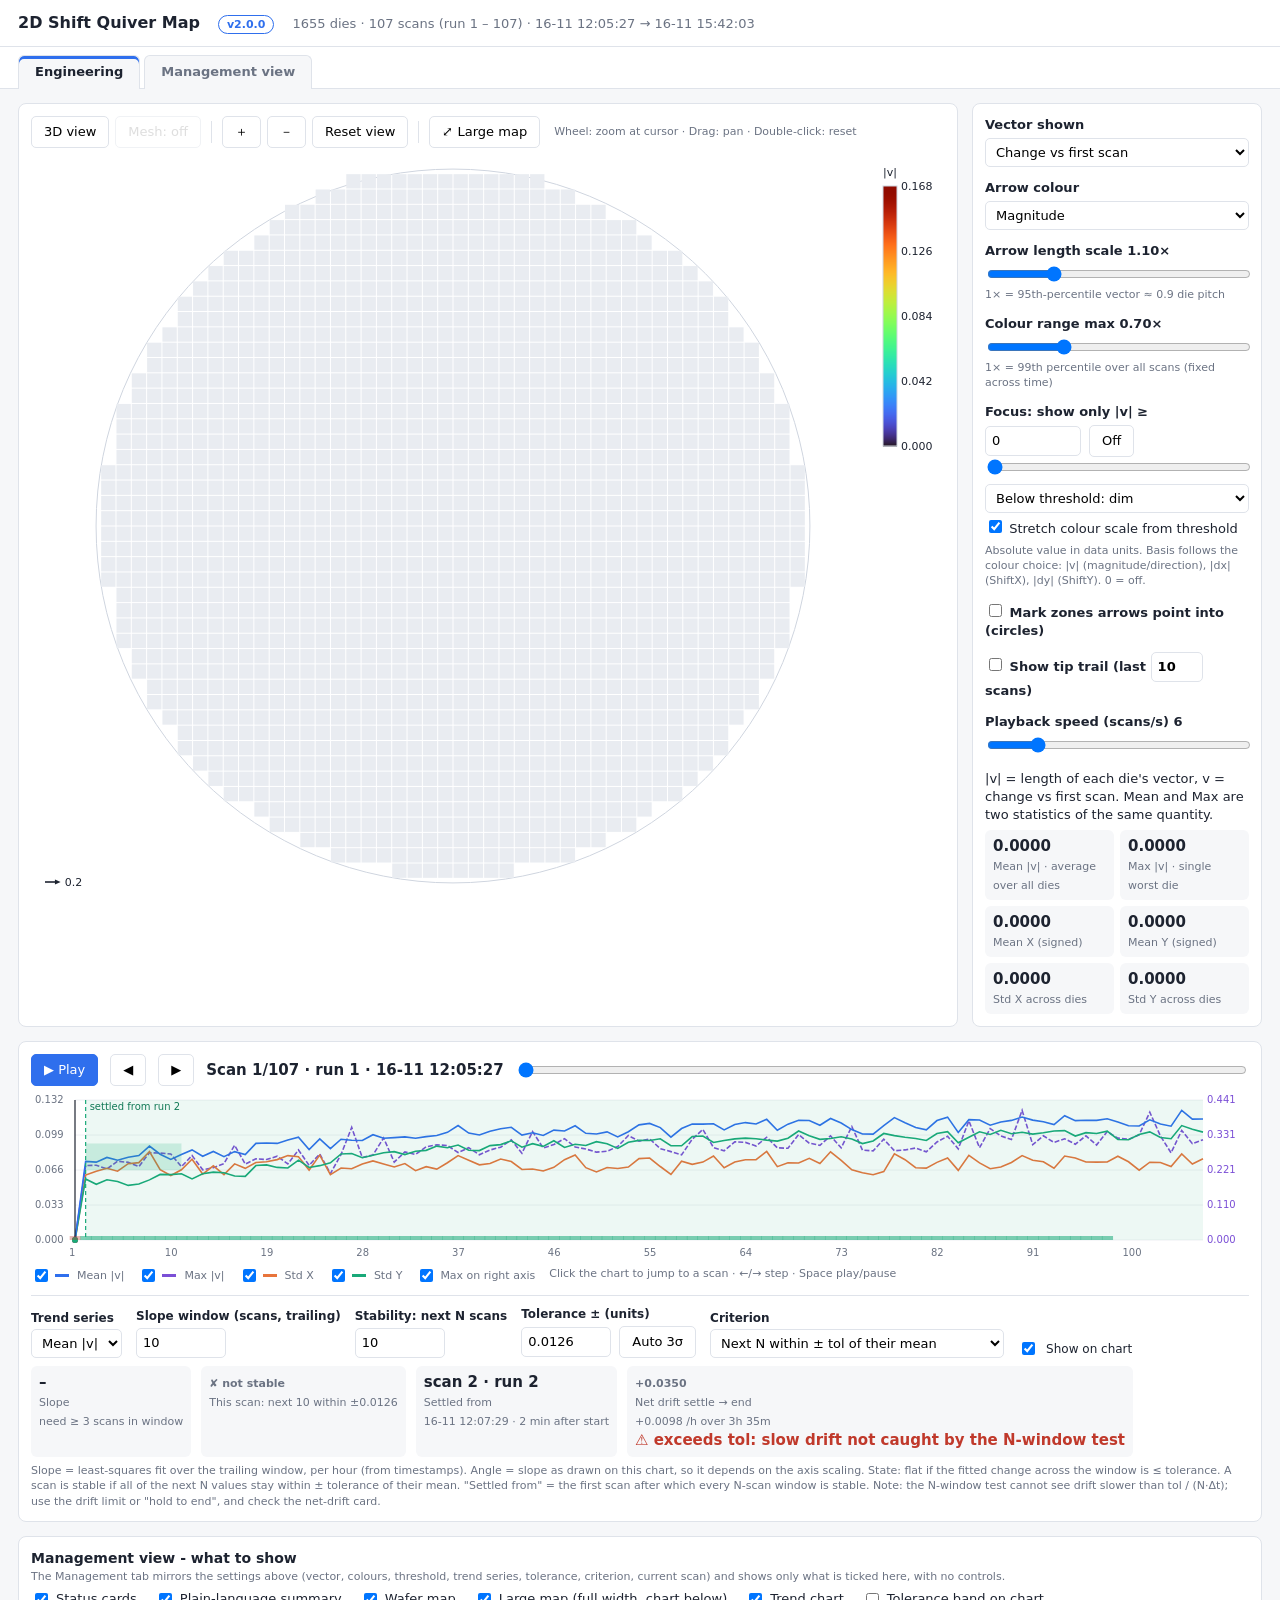
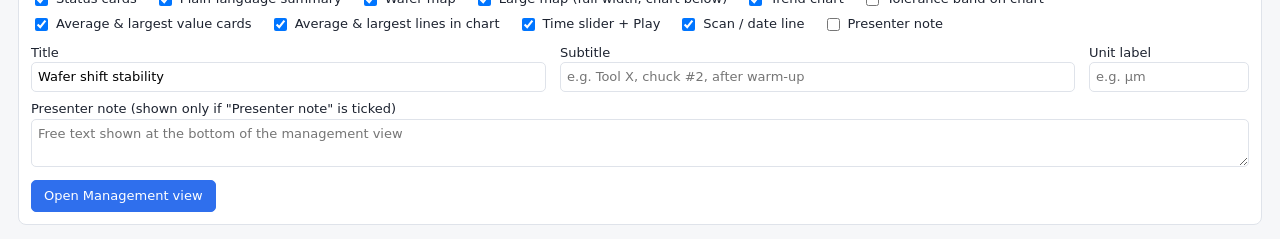
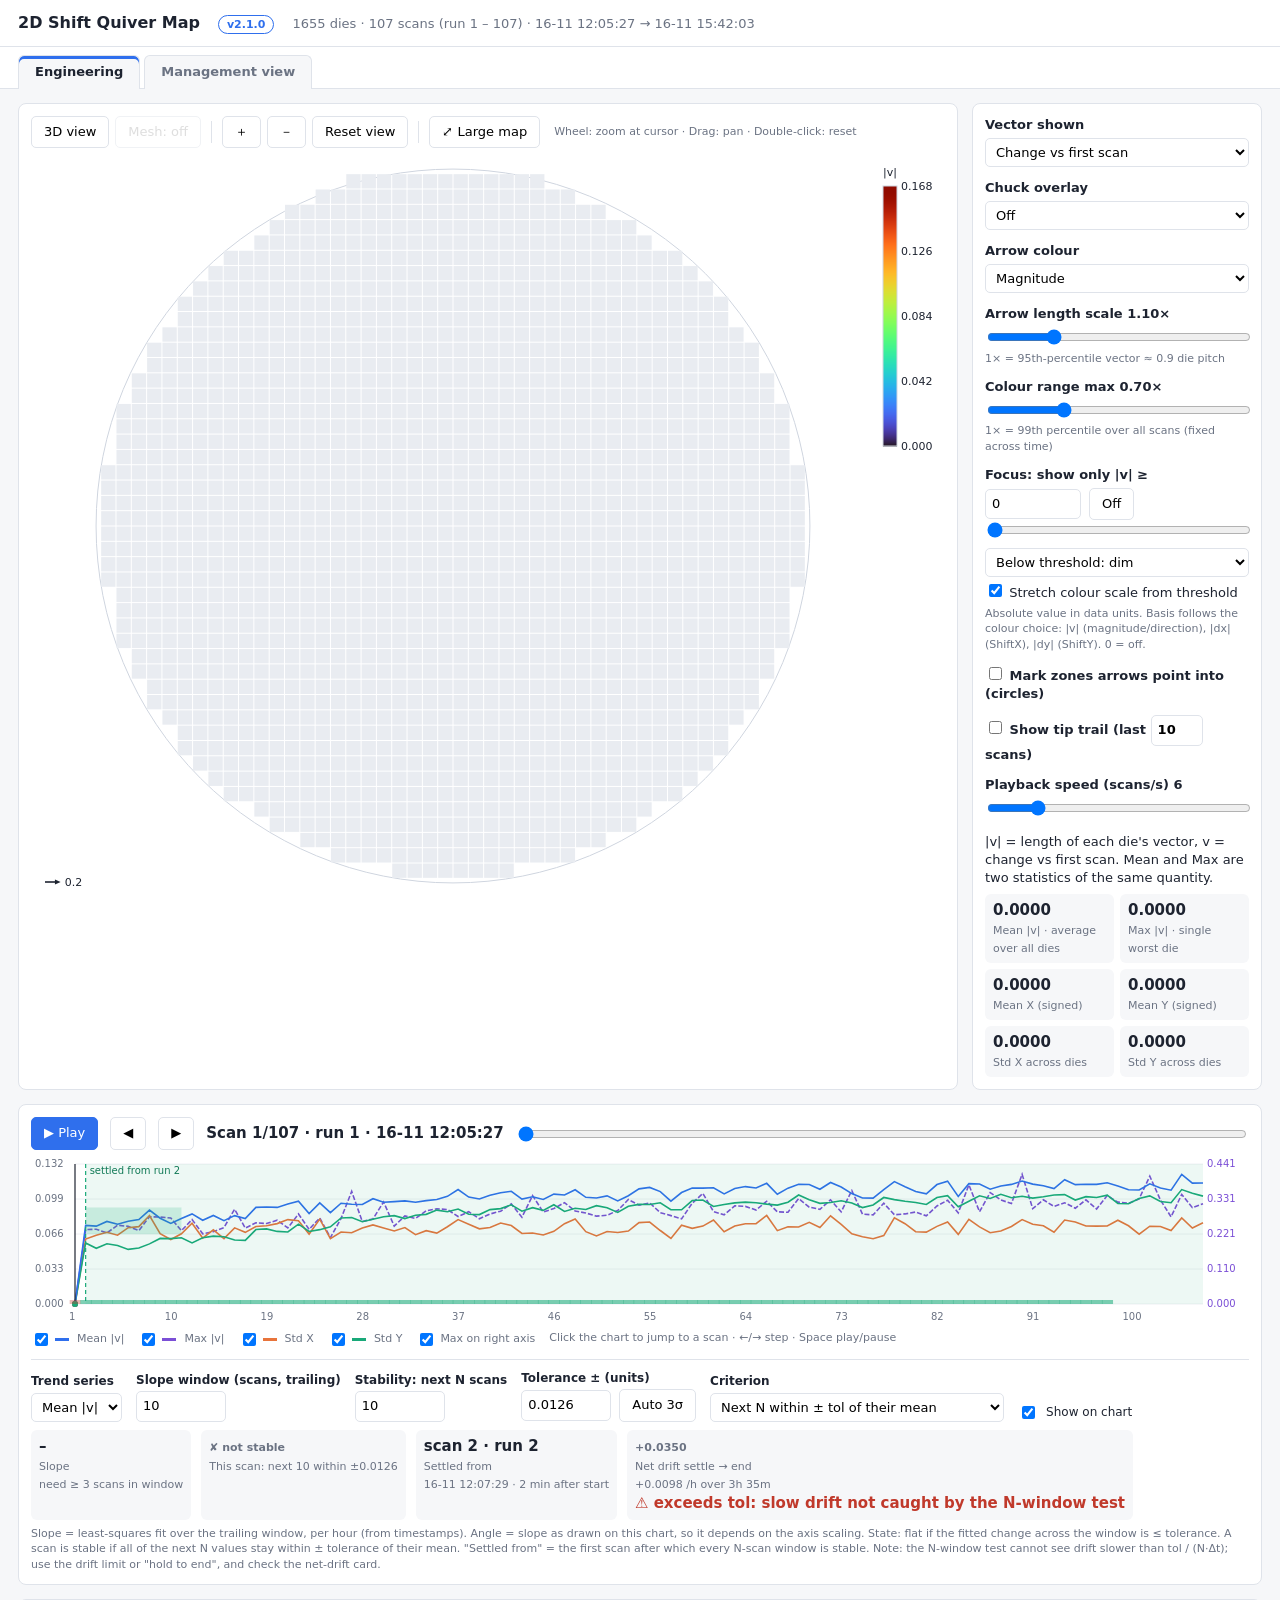
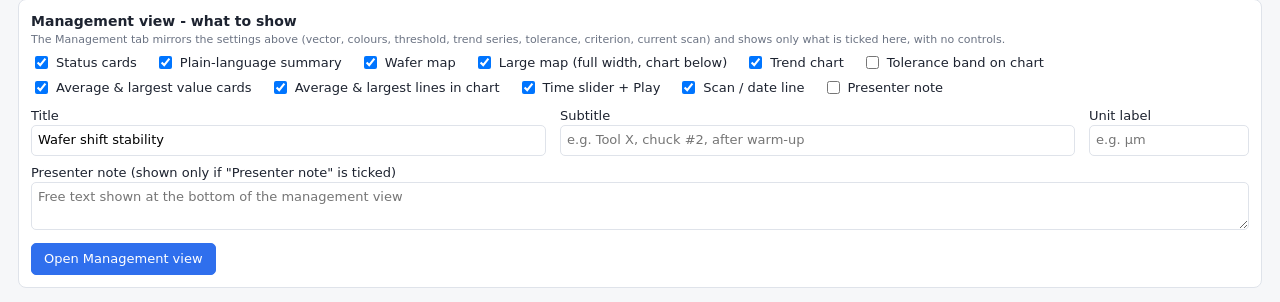
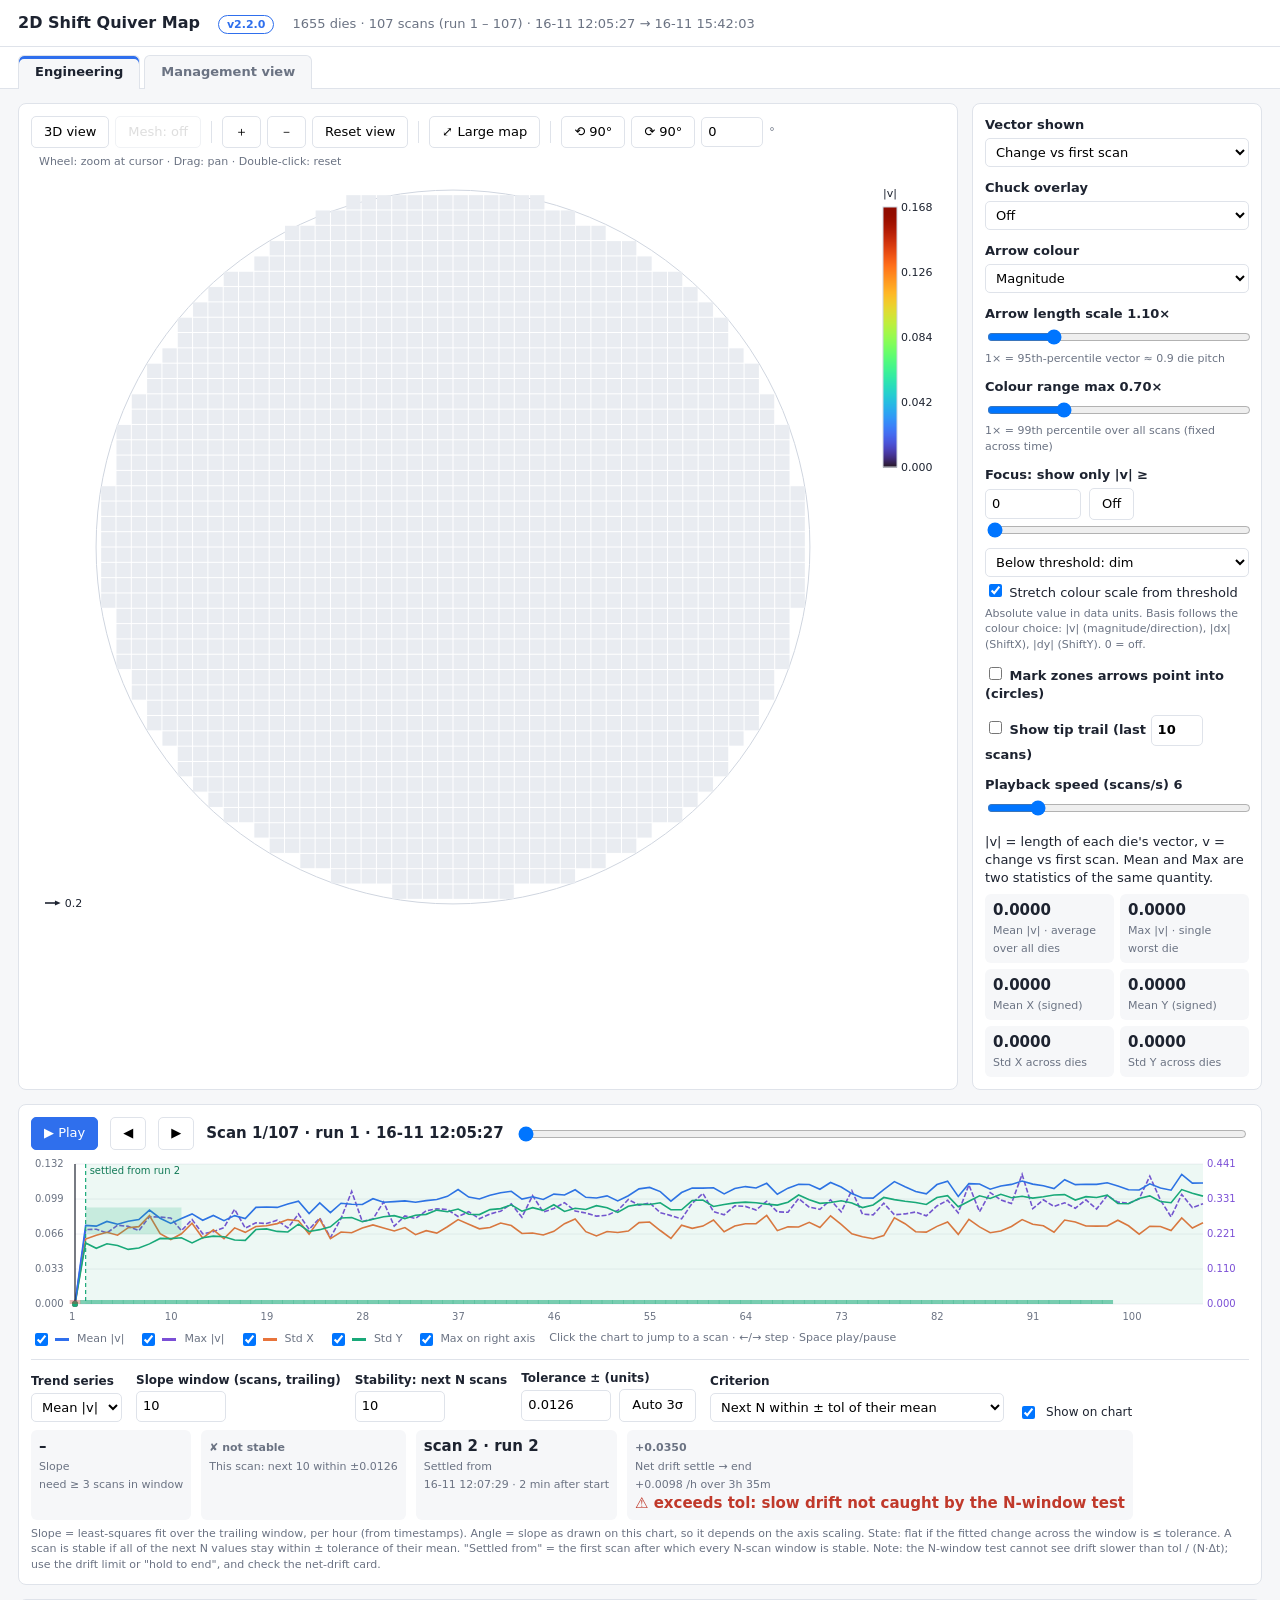
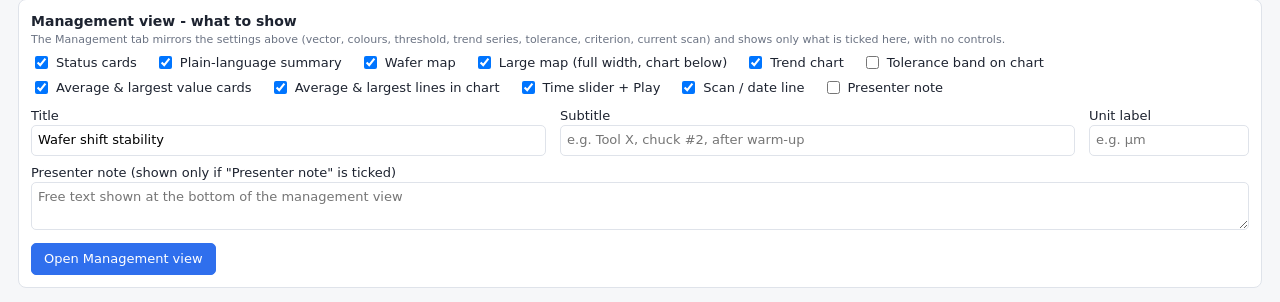
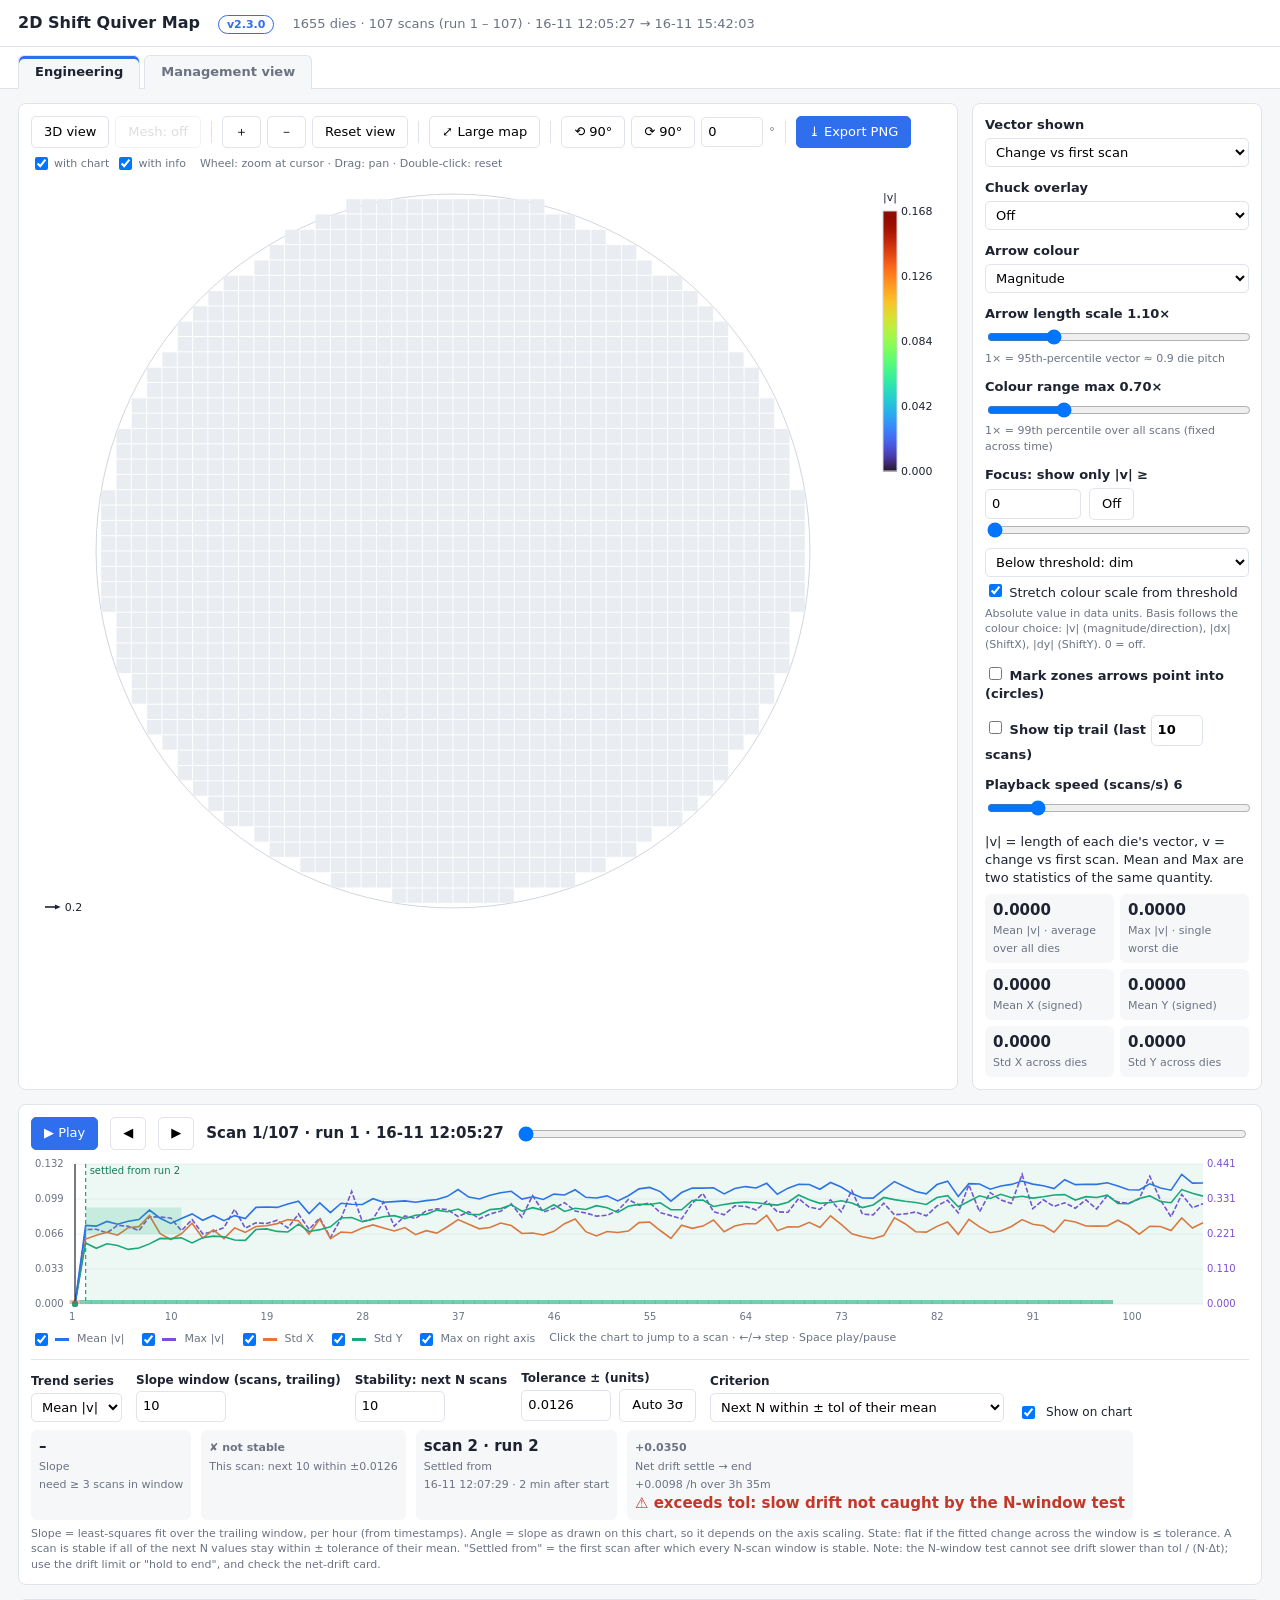
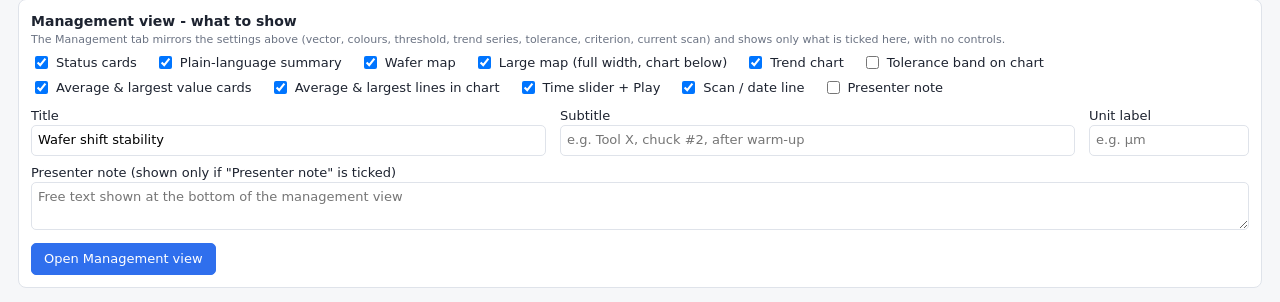
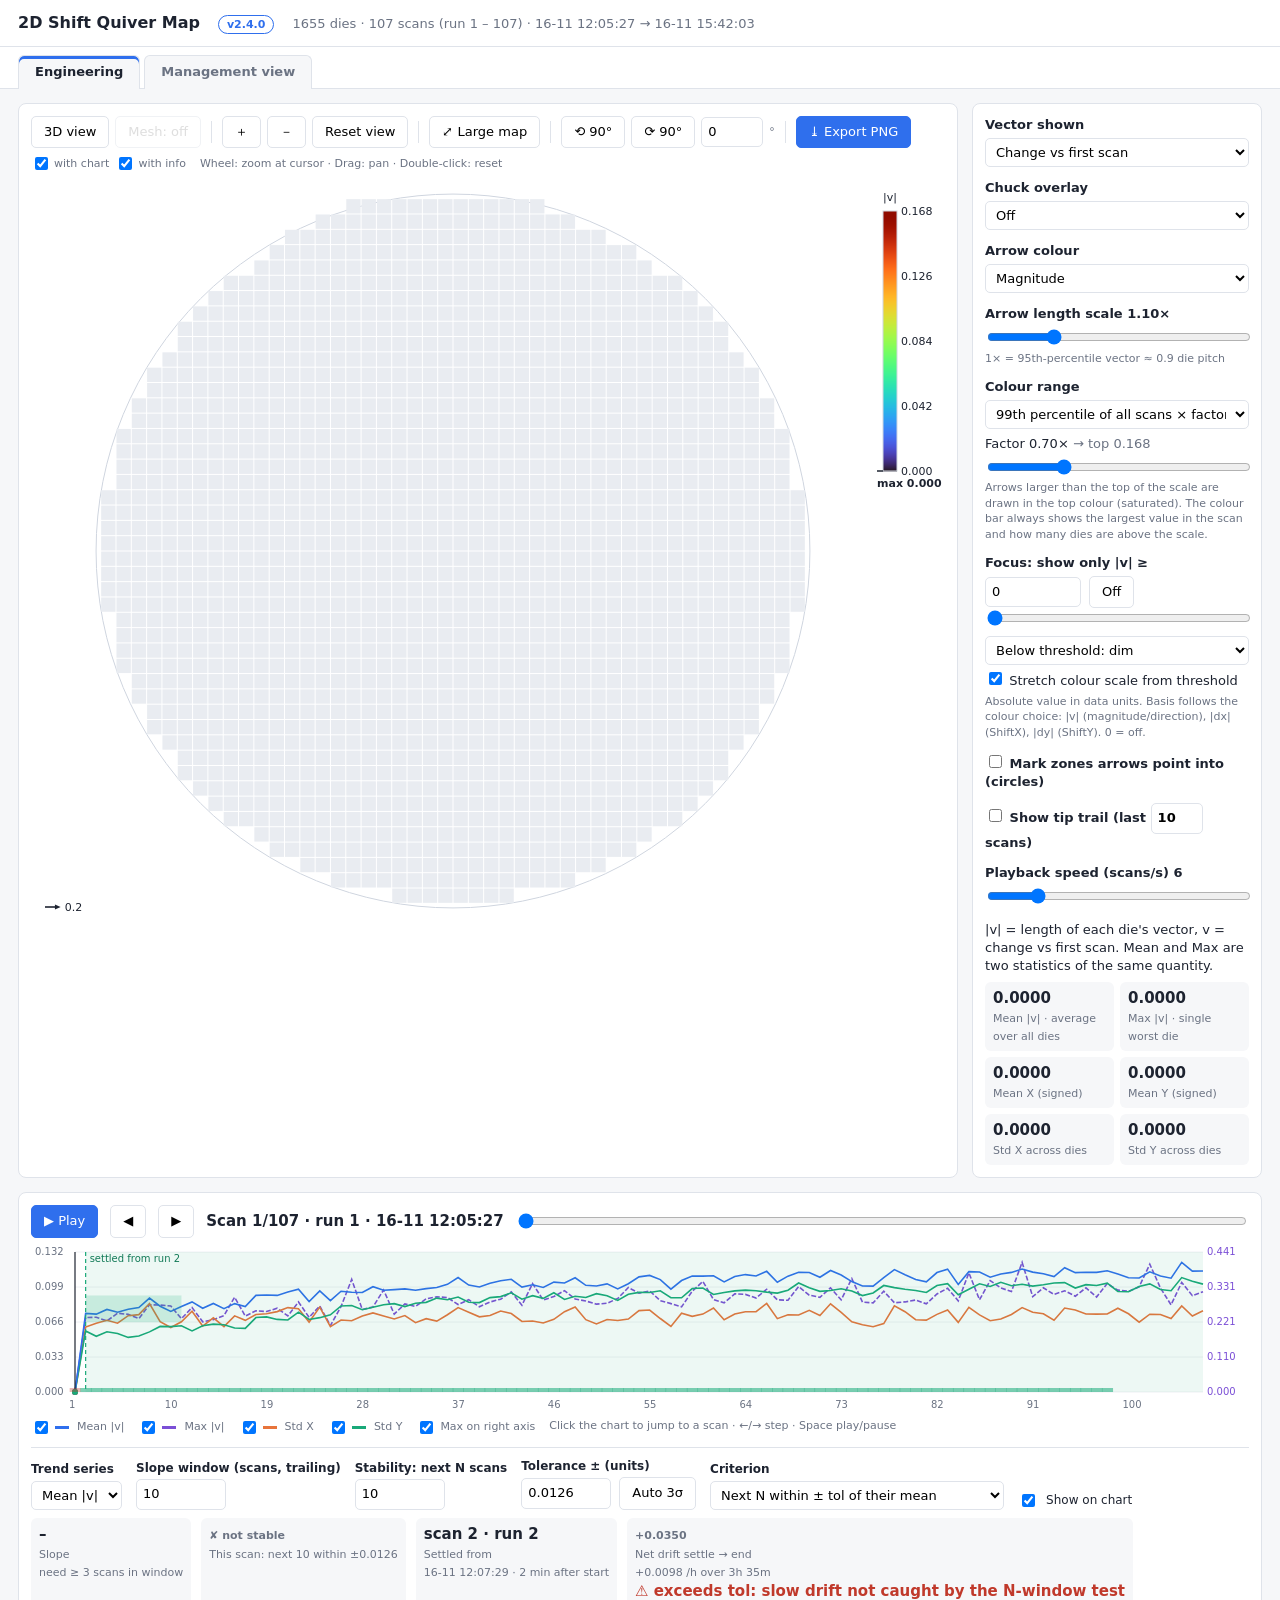
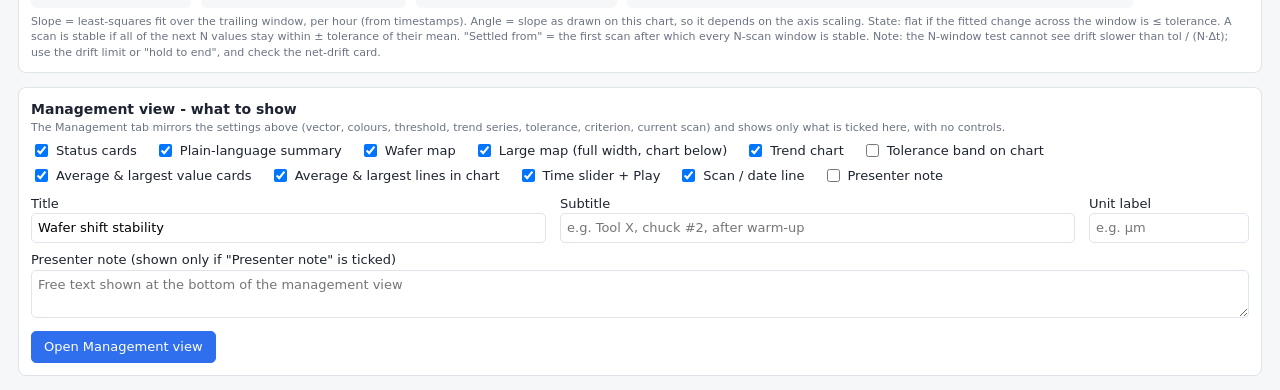
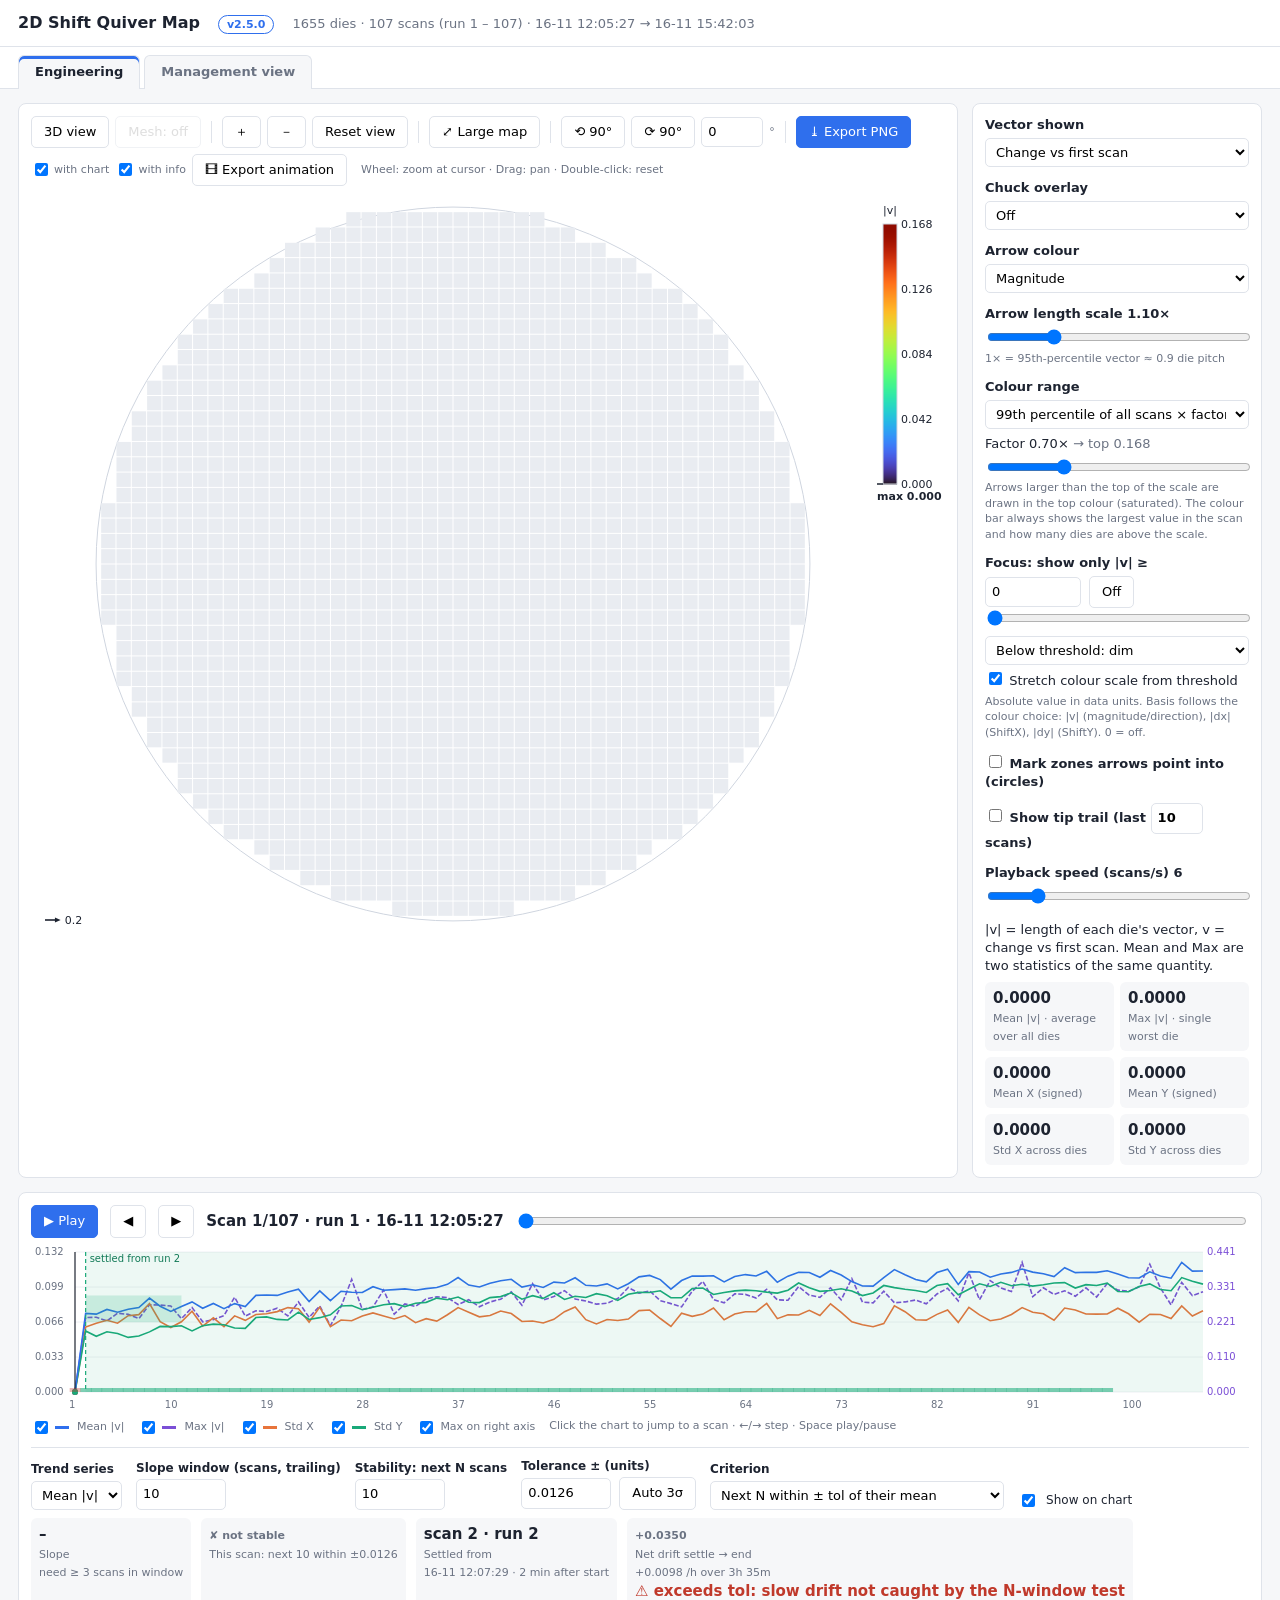
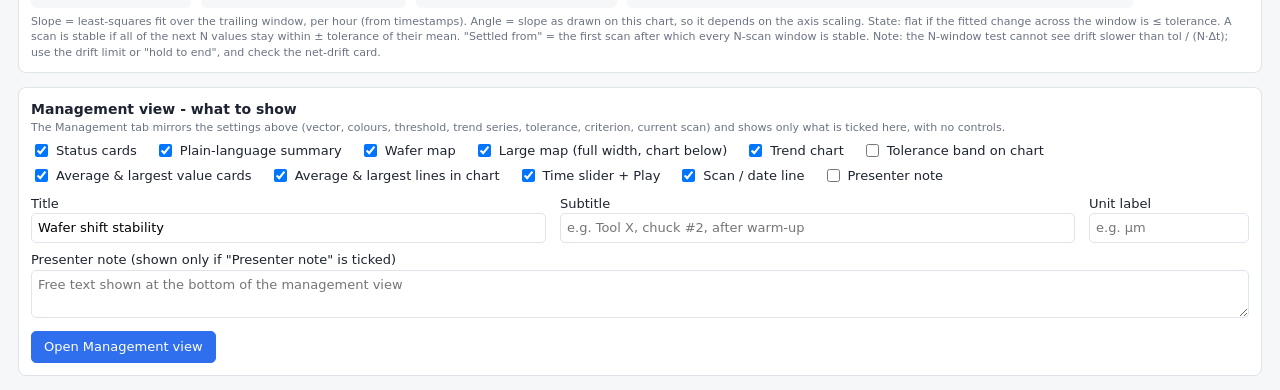
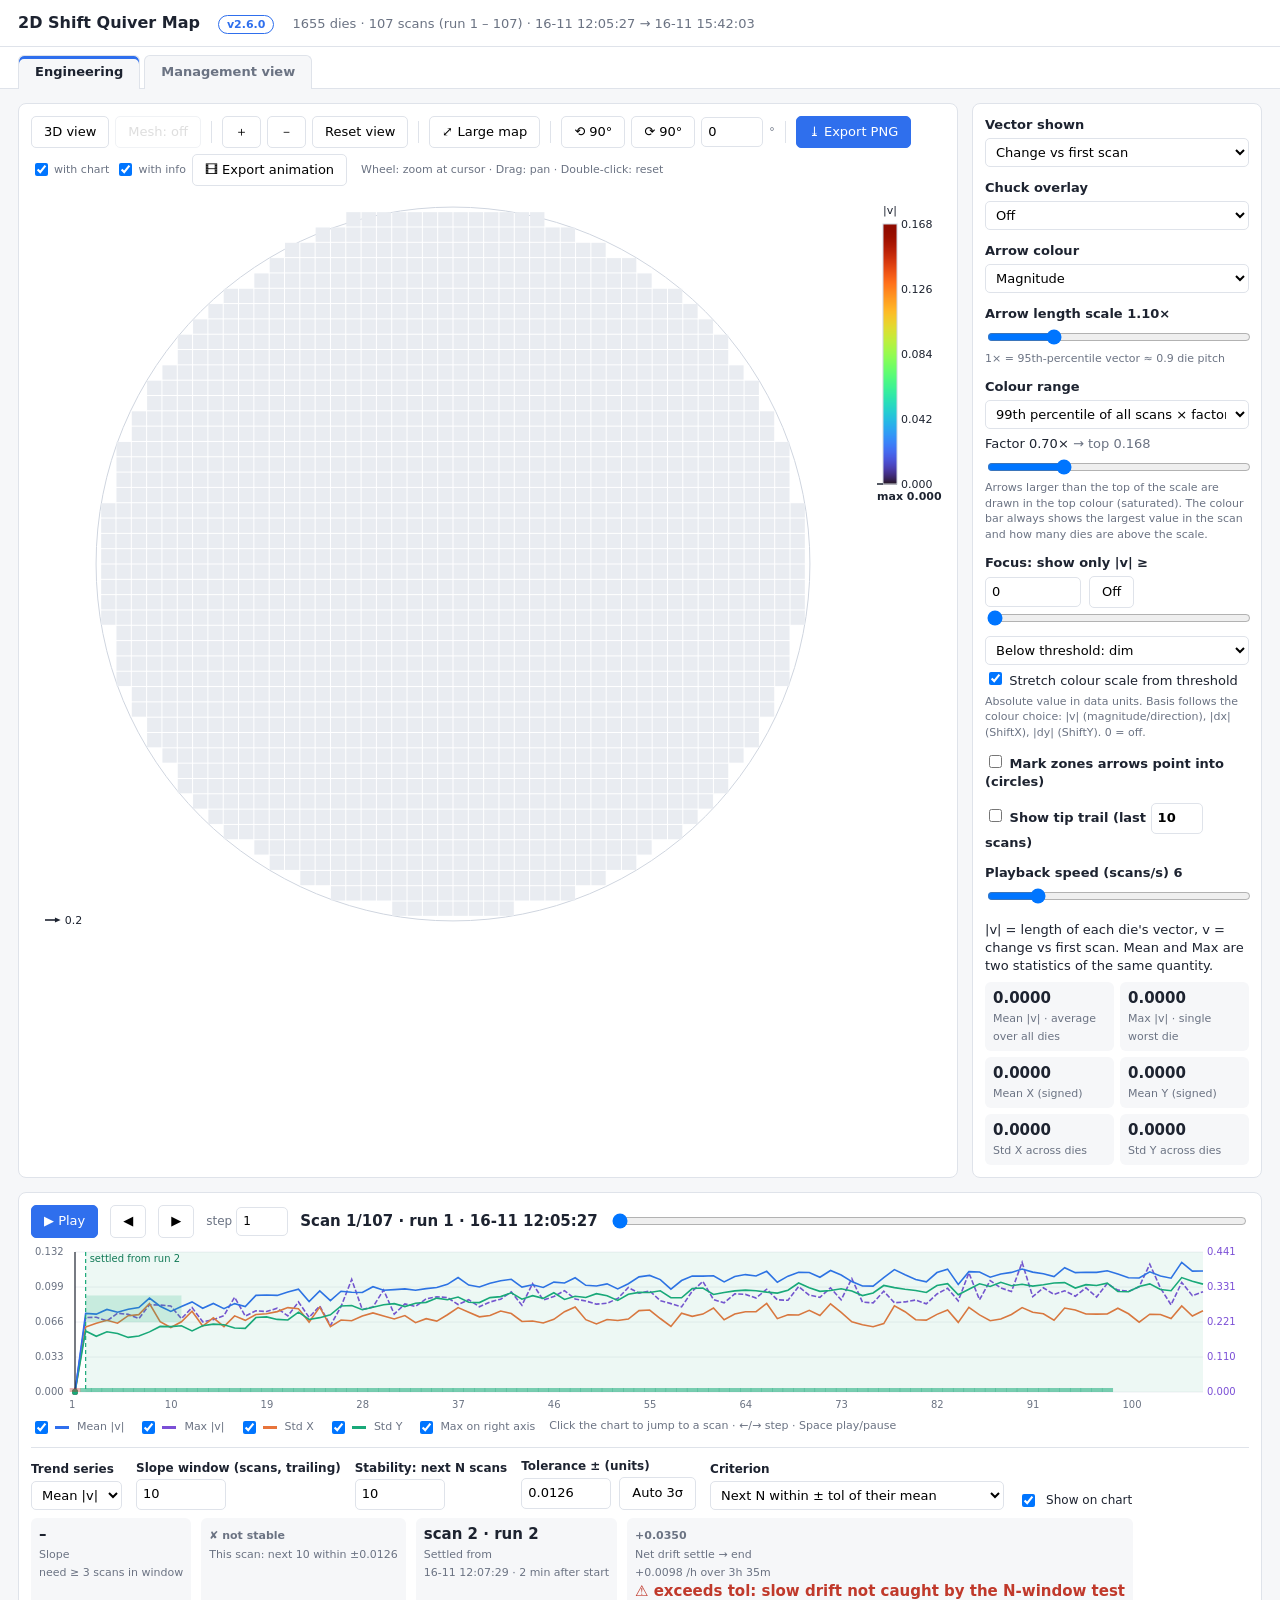
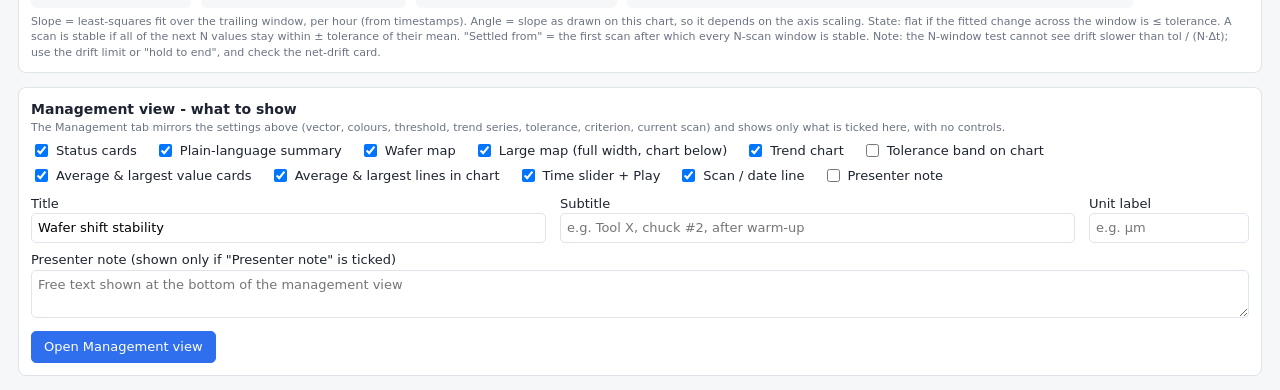
